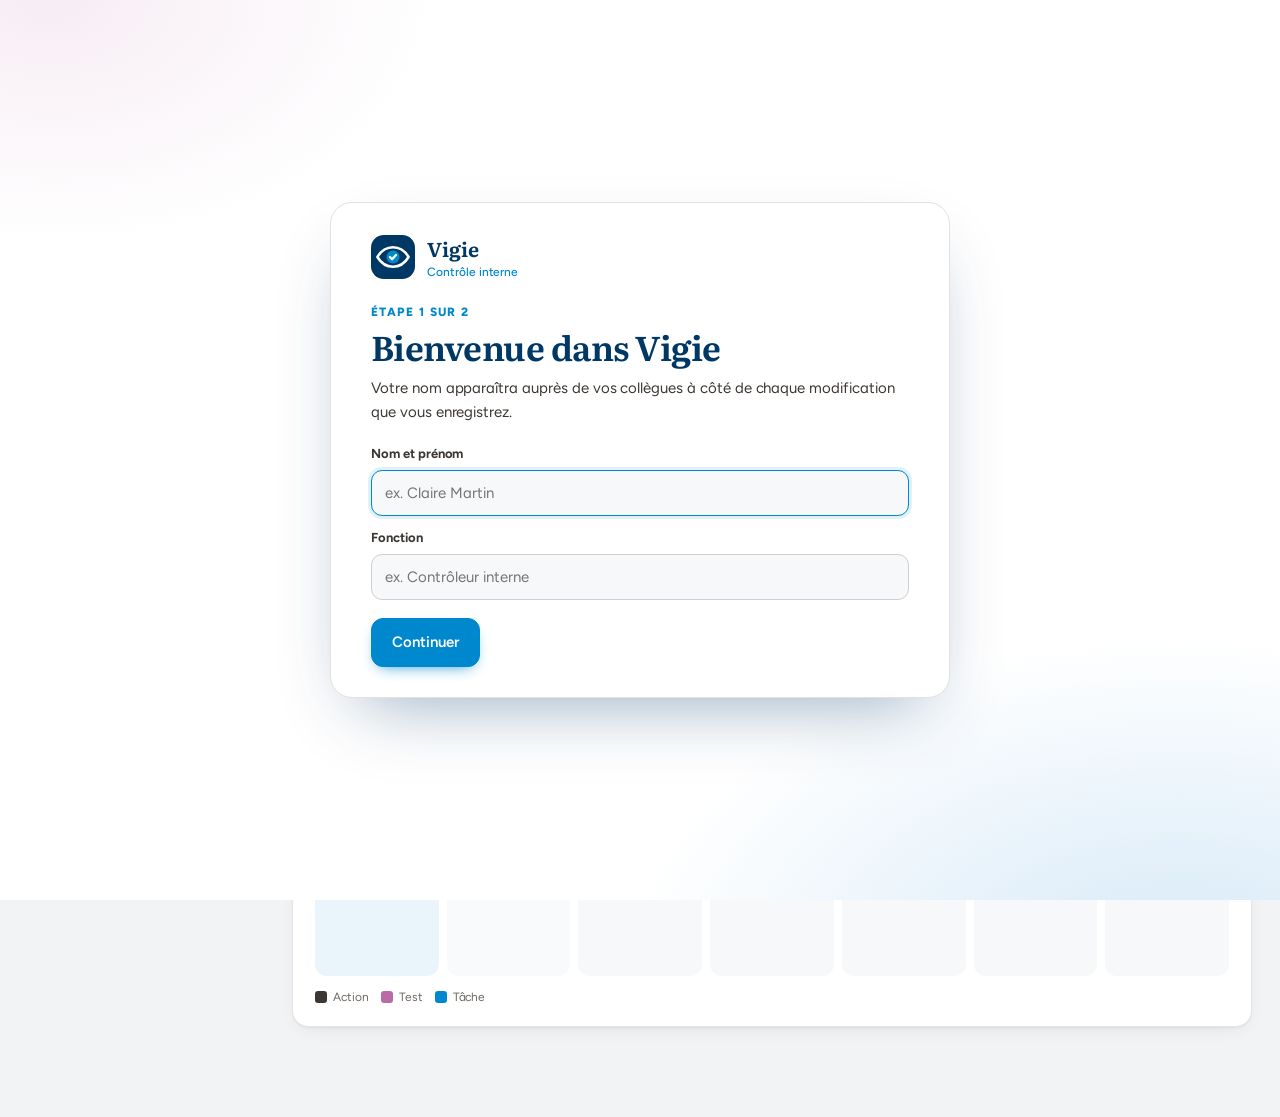
==== index (1).html @ c0a97e23 "Add files via upload" ====
<!doctype html>
<html lang="fr">
<head>
<meta charset="utf-8">
<meta name="viewport" content="width=device-width,initial-scale=1,viewport-fit=cover">
<title>Vigie Contrôle Interne</title>
<meta name="description" content="Pilotage du contrôle interne : risques, contrôles, tests, plans d'action, conformité, équipe, formations et veille.">
<meta name="theme-color" content="#003865">
<link rel="manifest" href="manifest.webmanifest">
<link rel="icon" href="icon.svg" type="image/svg+xml">
<link rel="apple-touch-icon" href="icon-192.png">
<link rel="preconnect" href="https://fonts.googleapis.com">
<link rel="preconnect" href="https://fonts.gstatic.com" crossorigin>
<link rel="stylesheet" href="https://fonts.googleapis.com/css2?family=Literata:ital,opsz,wght@0,7..72,500;0,7..72,650;1,7..72,500&family=Figtree:wght@400;500;600;700;800&family=JetBrains+Mono:wght@500&display=swap">
<style>
/* Vigie — feuille de styles */
:root{padding-top:env(safe-area-inset-top,0px); padding-bottom:env(safe-area-inset-bottom,0px)}
html{-webkit-text-size-adjust:100%}
body{margin:0}
img,svg{max-width:100%}
[hidden]{display:none !important}
/* Layout : barre latérale marine à gauche, barre supérieure collante avec recherche et création, espace de travail en cartes. Écran d'accueil plein écran au lancement. */
/* Charte : bleu #0088CE / #0084D4, marine #003865, bleu clair #97C7EC, prunes #800064 / #BA6AA7, carbone #3C3732, gris #E1E1E1, blanc. */
:root{
  --bg:#F2F3F4; --surface:#FFFFFF; --surface-2:#F7F8F9; --surface-3:#E9EBED; --ink:#3C3732; --ink-2:#4F4943; --muted:#6E6862; --line:#E1E1E1; --line-2:#CFCFCF;
  --accent:#0088CE; --accent-ink:#FFFFFF; --accent-soft:#E1F1FA; --navy:#003865; --sky:#97C7EC; --warm:#800064; --warm-soft:#F5E6F1;
  --ok:#23804F; --ok-soft:#DDF1E5; --warn:#9A6408; --warn-soft:#F8ECCC; --high:#B9521A; --high-soft:#FAE2D2; --crit:#B3262F; --crit-soft:#F8DADC;
  --h1:#CDEBD6; --h2:#F5E4AE; --h3:#F4C49B; --h4:#EDA0A4; --h-ink:#3C3732;
  --side:#003865; --side-2:#0A4A7E; --side-ink:#FFFFFF; --side-muted:#97C7EC; --side-line:rgba(151,199,236,.22);
  --sh-1:0 1px 2px rgba(0,56,101,.05), 0 6px 20px -10px rgba(0,56,101,.16);
  --sh-2:0 2px 6px rgba(0,56,101,.06), 0 22px 48px -18px rgba(0,56,101,.32);
  --f-display:"Literata", Georgia, "Times New Roman", serif;
  --f-body:"Figtree", system-ui, -apple-system, "Segoe UI", sans-serif;
  --f-mono:"JetBrains Mono", ui-monospace, "SFMono-Regular", Menlo, monospace;
  --r:14px; --r-s:10px;
}
@media (prefers-color-scheme: dark){ :root:not([data-theme="light"]){ 
  --bg:#00172B; --surface:#00213D; --surface-2:#032A4A; --surface-3:#0A3456; --ink:#F1F4F7; --ink-2:#CFDCE7; --muted:#93A9BD; --line:#123F62; --line-2:#1D4D74;
  --accent:#3AA6E2; --accent-ink:#001A30; --accent-soft:#0A3A5C; --navy:#003865; --sky:#97C7EC; --warm:#D9A0CC; --warm-soft:#3A1533;
  --ok:#62C38A; --ok-soft:#123323; --warn:#E3B356; --warn-soft:#382A0F; --high:#EE925F; --high-soft:#3A2215; --crit:#F27880; --crit-soft:#3E1A1E;
  --h1:#1E4A30; --h2:#59481A; --h3:#6A391A; --h4:#6E2329; --h-ink:#F1F4F7;
  --side:#00111F; --side-2:#04233D; --side-ink:#F1F4F7; --side-muted:#97C7EC; --side-line:rgba(151,199,236,.16);
  --sh-1:0 1px 2px rgba(0,0,0,.3), 0 8px 24px -12px rgba(0,0,0,.55); --sh-2:0 24px 60px -20px rgba(0,0,0,.8); color-scheme:dark  }}
:root[data-theme="dark"]{ 
  --bg:#00172B; --surface:#00213D; --surface-2:#032A4A; --surface-3:#0A3456; --ink:#F1F4F7; --ink-2:#CFDCE7; --muted:#93A9BD; --line:#123F62; --line-2:#1D4D74;
  --accent:#3AA6E2; --accent-ink:#001A30; --accent-soft:#0A3A5C; --navy:#003865; --sky:#97C7EC; --warm:#D9A0CC; --warm-soft:#3A1533;
  --ok:#62C38A; --ok-soft:#123323; --warn:#E3B356; --warn-soft:#382A0F; --high:#EE925F; --high-soft:#3A2215; --crit:#F27880; --crit-soft:#3E1A1E;
  --h1:#1E4A30; --h2:#59481A; --h3:#6A391A; --h4:#6E2329; --h-ink:#F1F4F7;
  --side:#00111F; --side-2:#04233D; --side-ink:#F1F4F7; --side-muted:#97C7EC; --side-line:rgba(151,199,236,.16);
  --sh-1:0 1px 2px rgba(0,0,0,.3), 0 8px 24px -12px rgba(0,0,0,.55); --sh-2:0 24px 60px -20px rgba(0,0,0,.8); color-scheme:dark  }

*{box-sizing:border-box}
html,body{min-height:100%}
body{background:var(--bg); color:var(--ink); font-family:var(--f-body); font-size:15px; line-height:1.5; -webkit-font-smoothing:antialiased}
body::before{content:""; position:fixed; inset:0 0 auto; height:env(safe-area-inset-top,0px); z-index:30; background:var(--bg)}
button,input,select,textarea{font:inherit; color:inherit}
:focus-visible{outline:2px solid var(--accent); outline-offset:2px}
a{color:var(--accent)}
.mono{font-family:var(--f-mono); font-size:.8em; letter-spacing:.01em; color:var(--muted)}
.sub{color:var(--muted); font-size:12.5px; display:block; margin-top:2px}
.app{display:grid; grid-template-columns:264px minmax(0,1fr); min-height:100vh}

/* ---------- Tuiles de fonctionnalités ---------- */
.tile{--g1:#0088CE; --g2:#003865; --gi:#fff; display:inline-flex; align-items:center; justify-content:center; flex:none; width:32px; height:32px; border-radius:9px; color:var(--gi);
  background:linear-gradient(140deg, var(--g1), var(--g2)); box-shadow:inset 0 1px 0 rgba(255,255,255,.25), 0 2px 6px -2px var(--g2)}
.tile svg{filter:drop-shadow(0 1px 0 rgba(0,0,0,.12))}
.tile.sm{width:26px; height:26px; border-radius:7px}
.tile.lg{width:52px; height:52px; border-radius:14px}
.tile.xl{width:64px; height:64px; border-radius:18px}
.g-aujourdhui{--g1:#BA6AA7; --g2:#800064} .g-tableau{--g1:#0088CE; --g2:#005A94} .g-conformite{--g1:#97C7EC; --g2:#5FA8DF; --gi:#003865}
.g-risques{--g1:#A3328A; --g2:#800064} .g-controles{--g1:#0084D4; --g2:#003865} .g-tests{--g1:#BA6AA7; --g2:#8E4580}
.g-actions{--g1:#6B645D; --g2:#3C3732} .g-taches{--g1:#3FA6E0; --g2:#0084D4} .g-equipe{--g1:#C7E0F4; --g2:#97C7EC; --gi:#003865}
.g-formations{--g1:#0A5A9C; --g2:#003865} .g-actualites{--g1:#8C8680; --g2:#5A534C}

/* ---------- Barre latérale ---------- */
.rail{background:var(--side); color:var(--side-ink); padding:20px 14px 16px; display:flex; flex-direction:column; gap:14px; position:sticky; top:env(safe-area-inset-top,0px); height:100vh; overflow-y:auto; padding-left:max(14px, env(safe-area-inset-left,0px)); scrollbar-width:thin}
.brand{display:flex; gap:11px; align-items:center; padding:2px 8px 6px}
.brand b{font-family:var(--f-display); font-weight:650; font-size:21px; letter-spacing:-.01em; display:block; line-height:1.1}
.brand small{color:var(--side-muted); font-size:12px}
.nav{display:flex; flex-direction:column; gap:1px}
.nav .grp{font-size:10.5px; text-transform:uppercase; letter-spacing:.12em; color:var(--side-muted); font-weight:700; padding:14px 10px 6px}
.nav a{display:flex; align-items:center; gap:11px; padding:6px 10px 6px 7px; border-radius:10px; color:var(--side-ink); text-decoration:none; font-weight:500; font-size:14.5px; opacity:.86}
.nav a .tile{width:28px; height:28px; border-radius:8px; box-shadow:0 0 0 1px rgba(255,255,255,.14); opacity:.95}
.nav a:hover{background:var(--side-2); opacity:1}
.nav a[aria-current="page"]{color:#fff}
.nav a[aria-current="page"]{background:var(--side-2); opacity:1; font-weight:650; box-shadow:inset 0 0 0 1px var(--side-line)}
.nav a[aria-current="page"] .tile{opacity:1; box-shadow:0 4px 12px -4px var(--g2)}
.nav .count{margin-left:auto; font-size:12px; font-variant-numeric:tabular-nums; color:var(--side-muted); font-weight:600}
.nav .count.alert{background:#E5484D; color:#fff; border-radius:20px; padding:0 7px; min-width:20px; text-align:center}
.rail-foot{margin-top:auto; display:flex; flex-direction:column; gap:10px}
.me{display:flex; align-items:center; gap:10px; padding:8px; border-radius:12px; background:var(--side-2); border:0; color:var(--side-ink); text-align:left; cursor:pointer; width:100%}
.me:hover{box-shadow:inset 0 0 0 1px var(--side-line)}
.me b{font-size:14px; display:block; line-height:1.2} .me small{font-size:12px; color:var(--side-muted)}
.saved{font-size:12px; color:var(--side-muted); padding:0 8px}
.status-dot{display:inline-block; width:7px; height:7px; border-radius:50%; background:#4CC38A; margin-right:6px; vertical-align:1px; box-shadow:0 0 0 3px rgba(76,195,138,.18)}
.status-dot.off{background:#E3B356; box-shadow:0 0 0 3px rgba(227,179,86,.18)}

/* ---------- Avatar ---------- */
.av{display:inline-flex; align-items:center; justify-content:center; flex:none; width:32px; height:32px; border-radius:50%; color:#fff; font-weight:700; font-size:12.5px; letter-spacing:.02em; background:var(--avc,#5A6E70); overflow:hidden}
.av img{width:100%; height:100%; object-fit:cover}
.av.sm{width:24px; height:24px; font-size:10px} .av.lg{width:46px; height:46px; font-size:16px}

/* ---------- Barre supérieure ---------- */
.main{min-width:0; display:flex; flex-direction:column}
.topbar{position:sticky; top:env(safe-area-inset-top,0px); z-index:20; display:flex; align-items:center; gap:12px; padding-block:12px; padding-left:max(28px, env(safe-area-inset-left,0px)); padding-right:max(28px, env(safe-area-inset-right,0px)); background:color-mix(in srgb, var(--bg) 88%, transparent); backdrop-filter:blur(12px); -webkit-backdrop-filter:blur(12px); border-bottom:1px solid transparent}
.topbar.scrolled{border-bottom-color:var(--line)}
.searchbtn{flex:1 1 auto; max-width:520px; display:flex; align-items:center; gap:10px; background:var(--surface); border:1px solid var(--line); border-radius:12px; padding:9px 12px; color:var(--muted); cursor:pointer; text-align:left; box-shadow:var(--sh-1)}
.searchbtn:hover{border-color:var(--line-2)}
.kbd{margin-left:auto; font-family:var(--f-mono); font-size:11px; border:1px solid var(--line); border-radius:6px; padding:1px 6px; color:var(--muted); background:var(--surface-2)}
.topdate{margin-left:auto; font-size:13px; color:var(--muted); white-space:nowrap}
.content{padding-block:12px 70px; padding-left:max(28px, env(safe-area-inset-left,0px)); padding-right:max(28px, env(safe-area-inset-right,0px)); outline:none; max-width:1480px; width:100%}

/* ---------- En-têtes de vue ---------- */
.head{display:flex; flex-wrap:wrap; gap:14px 20px; align-items:flex-end; justify-content:space-between; margin:10px 0 24px}
.head-l{display:flex; gap:16px; align-items:center}
.eyebrow{font-size:12px; text-transform:uppercase; letter-spacing:.1em; color:var(--muted); font-weight:700}
h1{font-family:var(--f-display); font-weight:650; font-size:clamp(26px,3.2vw,34px); letter-spacing:-.018em; line-height:1.12; margin:3px 0 0; text-wrap:balance}
.lede{color:var(--muted); margin:6px 0 0; max-width:66ch; font-size:15px}
h2{font-family:var(--f-display); font-weight:650; font-size:18.5px; margin:0; letter-spacing:-.008em; text-wrap:balance}
h3{text-wrap:balance}
.actions-row{display:flex; gap:8px; flex-wrap:wrap; align-items:center}

/* ---------- Boutons ---------- */
.btn{display:inline-flex; align-items:center; justify-content:center; gap:7px; border:1px solid var(--line); background:var(--surface); padding:8px 14px; border-radius:10px; cursor:pointer; font-weight:600; font-size:14px; text-decoration:none; color:var(--ink); box-shadow:0 1px 1px rgba(15,35,38,.04); transition:border-color .15s, transform .15s, box-shadow .15s}
.btn:hover{border-color:var(--line-2)}
.btn:active{transform:translateY(1px)}
.btn.primary{background:var(--accent); border-color:var(--accent); color:var(--accent-ink); box-shadow:0 6px 16px -8px var(--accent)}
.btn.primary:hover{filter:brightness(1.07)}
.btn.danger{color:var(--crit); border-color:var(--crit)}
.btn.danger.armed{background:var(--crit); color:var(--surface)}
.btn.ghost{border-color:transparent; background:transparent; box-shadow:none}
.btn.sm{padding:5px 10px; font-size:13px; border-radius:8px}
.btn.icon{padding:7px}
.btn:disabled{opacity:.5; cursor:not-allowed}
.linkbtn{background:none; border:0; color:var(--accent); font-weight:650; cursor:pointer; padding:4px; font-size:13px}
.linkbtn:hover{text-decoration:underline}
.banner{display:flex; gap:12px; align-items:center; flex-wrap:wrap; background:var(--warm-soft); border-radius:var(--r-s); padding:11px 14px; margin-bottom:20px; font-size:14px}
.banner p{margin:0; flex:1 1 280px}

/* ---------- Cartes ---------- */
.panel{background:var(--surface); border:1px solid var(--line); border-radius:var(--r); padding:20px 22px; min-width:0; box-shadow:var(--sh-1)}
.panel-head{display:flex; justify-content:space-between; align-items:flex-start; gap:10px; margin-bottom:16px; flex-wrap:wrap}
.panel-head .ph{display:flex; gap:12px; align-items:center}
.panel-head p{margin:2px 0 0; color:var(--muted); font-size:13px}
.grid2{display:grid; grid-template-columns:minmax(0,1.1fr) minmax(0,1fr); gap:20px; margin-bottom:20px}
.grid3{display:grid; grid-template-columns:repeat(3,minmax(0,1fr)); gap:20px; margin-bottom:20px}
.toprow{display:grid; grid-template-columns:minmax(0,.9fr) minmax(0,1.1fr); gap:20px; margin-bottom:20px}
.kpis{display:grid; grid-template-columns:repeat(2,minmax(0,1fr)); gap:14px}
.kpi{background:var(--surface); border:1px solid var(--line); border-radius:var(--r); padding:16px 18px; display:flex; flex-direction:column; gap:3px; box-shadow:var(--sh-1)}
.kpi .lbl{font-size:13px; color:var(--muted); font-weight:600; display:flex; align-items:center; gap:8px}
.kpi .val{font-family:var(--f-display); font-size:32px; font-weight:650; line-height:1.1; font-variant-numeric:tabular-nums}
.kpi .sub{font-size:12.5px}
.kpi.tone-crit .val{color:var(--crit)} .kpi.tone-ok .val{color:var(--ok)}
.meter{height:6px; background:var(--surface-3); border-radius:3px; overflow:hidden; margin-top:6px}
.meter i{display:block; height:100%; background:var(--accent); border-radius:3px}
.seg{display:inline-flex; background:var(--surface-3); border-radius:10px; padding:3px; flex-wrap:wrap}
.seg button{border:0; background:transparent; padding:6px 12px; border-radius:8px; font-size:13px; font-weight:600; color:var(--muted); cursor:pointer}
.seg button[aria-pressed="true"]{background:var(--surface); color:var(--ink); box-shadow:0 1px 3px rgba(0,0,0,.12)}

/* ---------- Score ---------- */
.scorecard{display:grid; grid-template-columns:auto minmax(0,1fr); gap:20px; align-items:center}
.gauge{position:relative; width:190px; max-width:100%}
.gauge svg{display:block; width:100%; height:auto}
.gauge .gv{position:absolute; left:0; right:0; bottom:4px; text-align:center}
.gauge .gv b{font-family:var(--f-display); font-size:42px; font-weight:650; line-height:1; font-variant-numeric:tabular-nums}
.gauge .gv small{display:block; font-size:12px; color:var(--muted)}
.gauge.lg{width:260px} .gauge.lg .gv b{font-size:58px}
.gauge.sm{width:120px} .gauge.sm .gv b{font-size:26px} .gauge.sm .gv small{display:none}
.grade{display:inline-flex; font-weight:700; font-size:13px; padding:3px 11px; border-radius:20px}
.weak{display:flex; flex-direction:column; gap:10px; margin-top:12px}
.weak div{display:grid; grid-template-columns:minmax(0,1fr) 42px; gap:8px; font-size:13px; align-items:center}
.pillars{display:flex; flex-direction:column}
.pillar{display:grid; grid-template-columns:minmax(0,1fr) 120px 48px; gap:6px 16px; padding:14px 0; border-top:1px solid var(--line); align-items:center}
.pillar:first-child{border-top:0; padding-top:2px}
.pillar b{font-size:14.5px} .pillar .w{font-size:12px; color:var(--muted); font-weight:500; margin-left:6px}
.pillar .pv{text-align:right; font-weight:700; font-variant-numeric:tabular-nums}
.pillar .d{grid-column:1 / -1; font-size:13px; color:var(--muted)}
.pillar .tip{grid-column:1 / -1; font-size:13px; background:var(--surface-2); border-radius:8px; padding:7px 10px}
.pillar .na{color:var(--muted); font-weight:500}

/* ---------- Matrice ---------- */
.heat{display:grid; grid-template-columns:auto 1fr; gap:8px; align-items:stretch}
.heat-y{writing-mode:vertical-rl; transform:rotate(180deg); text-align:center; font-size:11.5px; color:var(--muted); font-weight:700; letter-spacing:.08em; text-transform:uppercase}
.heat-grid{display:grid; grid-template-columns:22px repeat(5,minmax(0,1fr)); grid-auto-rows:minmax(44px,auto); gap:5px}
.heat-grid .ax{font-size:12px; color:var(--muted); display:flex; align-items:center; justify-content:center; font-variant-numeric:tabular-nums}
.cell{border:0; border-radius:8px; color:var(--h-ink); font-weight:700; font-size:17px; font-variant-numeric:tabular-nums; cursor:pointer; display:flex; align-items:center; justify-content:center; transition:transform .12s}
.cell.z{cursor:default; font-weight:400; opacity:.5; font-size:13px}
.cell:not(.z):hover{transform:scale(1.04); box-shadow:0 0 0 2px var(--ink)}
.c1{background:var(--h1)} .c2{background:var(--h2)} .c3{background:var(--h3)} .c4{background:var(--h4)}
.heat-x{text-align:center; font-size:11.5px; color:var(--muted); font-weight:700; letter-spacing:.08em; text-transform:uppercase; margin-top:6px; padding-left:30px}
.legend{display:flex; gap:12px; flex-wrap:wrap; font-size:12px; color:var(--muted); margin-top:12px}
.legend span{display:inline-flex; align-items:center; gap:6px}
.legend i{width:12px; height:12px; border-radius:3px; display:inline-block}

/* ---------- Listes compactes ---------- */
.alerts{display:flex; flex-direction:column; gap:10px}
.alert{display:grid; grid-template-columns:auto minmax(0,1fr) auto; gap:12px; align-items:center; padding:10px 12px; border-radius:10px; background:var(--surface-2)}
.alert .n{font-family:var(--f-display); font-size:22px; font-weight:650; min-width:2ch; text-align:right; font-variant-numeric:tabular-nums}
.alert.crit .n{color:var(--crit)} .alert.warn .n{color:var(--warn)} .alert.ok .n{color:var(--ok)}
.alert b{display:block; font-size:14px} .alert small{color:var(--muted); font-size:12.5px; display:block}
.bars{display:flex; flex-direction:column; gap:11px}
.bar-row{display:grid; grid-template-columns:160px minmax(0,1fr) 36px; gap:10px; align-items:center; font-size:13.5px}
.bar-track{height:12px; background:var(--surface-3); border-radius:6px; overflow:hidden; display:flex}
.bar-track i{display:block; height:100%}
.bar-row .v{text-align:right; font-variant-numeric:tabular-nums; font-weight:650}
.catbar{cursor:pointer} .catbar .lbl{display:flex; gap:8px; align-items:center; min-width:0}
.catbar .lbl span{white-space:nowrap; overflow:hidden; text-overflow:ellipsis}
.list-rows{display:flex; flex-direction:column}
.lr{display:grid; grid-template-columns:76px minmax(0,1fr) auto; gap:12px; align-items:center; padding:10px 0; border-top:1px solid var(--line); cursor:pointer}
.lr:first-child{border-top:0}
.lr .d{font-variant-numeric:tabular-nums; font-size:13px; color:var(--muted)}
.lr .d.late{color:var(--crit); font-weight:700}
.lr .t{min-width:0} .lr .t b{display:block; font-size:14px; font-weight:600; white-space:nowrap; overflow:hidden; text-overflow:ellipsis} .lr .t small{color:var(--muted); font-size:12.5px}

/* ---------- Aujourd'hui ---------- */
.hello{position:relative; overflow:hidden; border-radius:20px; padding:26px 28px; margin:6px 0 22px; color:#F3F7F6;
  background:radial-gradient(120% 140% at 100% 120%, rgba(186,106,167,.45), transparent 55%), radial-gradient(80% 120% at 0% 0%, rgba(0,136,206,.45), transparent 60%), linear-gradient(135deg,#002A4D,#003865 60%,#00487E); box-shadow:var(--sh-2);
  display:grid; grid-template-columns:minmax(0,1fr) auto; gap:20px; align-items:center}
.hello::after{content:""; position:absolute; right:-80px; bottom:-140px; width:420px; height:420px; border-radius:50%; border:1px solid rgba(255,255,255,.09); box-shadow:0 0 0 46px rgba(255,255,255,.025), 0 0 0 92px rgba(255,255,255,.02); pointer-events:none}
.hello .eyebrow{color:#97C7EC}
.hello h1{color:#fff; font-size:clamp(26px,3.4vw,36px)}
.hello h1 em{font-style:italic; color:#97C7EC; font-weight:500}
.hello p{margin:8px 0 0; color:#D6E6F4; max-width:62ch}
.hello .gauge .gv small{color:#97C7EC}
.hello .chips{display:flex; gap:8px; flex-wrap:wrap; margin-top:14px}
.hello .chip{background:rgba(255,255,255,.1); border:1px solid rgba(255,255,255,.12); border-radius:20px; padding:5px 12px; font-size:13px; font-weight:600; color:#fff; cursor:pointer}
.hello .chip:hover{background:rgba(255,255,255,.16)}
.today{display:grid; grid-template-columns:minmax(0,1.35fr) minmax(0,1fr); gap:20px; margin-bottom:20px}
.prio{display:flex; flex-direction:column; gap:8px}
.pi{display:grid; grid-template-columns:auto auto minmax(0,1fr) auto; gap:12px; align-items:center; padding:10px 12px; border-radius:12px; background:var(--surface-2); border:1px solid transparent; cursor:pointer; transition:border-color .15s, background .15s}
.pi:hover{border-color:var(--line-2); background:var(--surface)}
.pi .lvl{width:9px; height:9px; border-radius:50%}
.pi .lvl.u{background:var(--crit); box-shadow:0 0 0 4px var(--crit-soft)} .pi .lvl.h{background:var(--warn); box-shadow:0 0 0 4px var(--warn-soft)} .pi .lvl.n{background:var(--accent); box-shadow:0 0 0 4px var(--accent-soft)}
.pi b{font-size:14px; font-weight:600; display:block; line-height:1.35}
.pi .when{font-size:12.5px; font-weight:650; font-variant-numeric:tabular-nums; color:var(--muted); white-space:nowrap}
.pi .when.late{color:var(--crit)}
.pi.done{opacity:.55} .pi.done b{text-decoration:line-through}
.chk{width:22px; height:22px; border-radius:7px; border:1.8px solid var(--line-2); background:var(--surface); cursor:pointer; display:inline-flex; align-items:center; justify-content:center; color:#fff; padding:0; flex:none}
.chk:hover{border-color:var(--accent)}
.chk[aria-checked="true"]{background:var(--ok); border-color:var(--ok)}
.week{display:grid; grid-template-columns:repeat(7,minmax(0,1fr)); gap:8px}
.day{background:var(--surface-2); border-radius:12px; padding:10px; min-height:132px; display:flex; flex-direction:column; gap:6px; min-width:0}
.day.today-d{background:var(--accent-soft)}
.day .dh{display:flex; justify-content:space-between; align-items:baseline; font-size:12px; color:var(--muted); font-weight:700; text-transform:uppercase; letter-spacing:.06em}
.day .dh b{font-family:var(--f-display); font-size:20px; color:var(--ink); letter-spacing:0}
.day.we{opacity:.7}
.ev{font-size:12px; line-height:1.3; padding:5px 7px; border-radius:7px; background:var(--surface); border-left:3px solid var(--evc,var(--accent)); cursor:pointer; overflow:hidden; display:-webkit-box; -webkit-line-clamp:2; -webkit-box-orient:vertical}
.ev:hover{box-shadow:var(--sh-1)}
.quick{display:grid; grid-template-columns:repeat(2,minmax(0,1fr)); gap:10px}
.qa{display:flex; align-items:center; gap:11px; padding:12px; border-radius:12px; background:var(--surface-2); border:1px solid transparent; cursor:pointer; text-align:left; font-weight:600; font-size:14px}
.qa:hover{border-color:var(--line-2); background:var(--surface)}
.qa small{display:block; font-weight:500; color:var(--muted); font-size:12px}

/* ---------- Tables ---------- */
.toolbar{display:flex; flex-wrap:wrap; gap:10px; margin-bottom:14px; align-items:center}
.search{flex:1 1 240px; display:flex; align-items:center; gap:8px; background:var(--surface); border:1px solid var(--line); border-radius:10px; padding:0 12px; color:var(--muted)}
.search input{border:0; background:transparent; padding:9px 0; width:100%; outline:none; color:var(--ink)}
.toolbar select{background:var(--surface); border:1px solid var(--line); border-radius:10px; padding:8px 10px; max-width:100%}
.chipfilter{display:inline-flex; align-items:center; gap:6px; background:var(--accent-soft); border-radius:20px; padding:4px 6px 4px 12px; font-size:13px; font-weight:600}
.chipfilter button{border:0; background:transparent; cursor:pointer; padding:2px 6px; border-radius:50%}
.tablewrap{background:var(--surface); border:1px solid var(--line); border-radius:var(--r); overflow-x:auto; box-shadow:var(--sh-1)}
table{width:100%; border-collapse:collapse}
.data{min-width:800px}
th{text-align:left; font-size:11.5px; text-transform:uppercase; letter-spacing:.07em; color:var(--muted); font-weight:700; padding:12px 14px; border-bottom:1px solid var(--line); background:var(--surface); white-space:nowrap}
td{padding:12px 14px; border-bottom:1px solid var(--line); vertical-align:top; font-size:14px}
.data tbody tr[data-open]{cursor:pointer; transition:background .12s}
.data tbody tr[data-open]:hover td{background:var(--surface-2)}
tbody tr:last-child td{border-bottom:0}
td.num{font-variant-numeric:tabular-nums}
tr.grouprow td{background:var(--surface-2); padding:9px 14px; font-weight:650; font-size:13.5px}
tr.grouprow .gr{display:flex; align-items:center; gap:10px}
.empty{padding:44px 20px; text-align:center; color:var(--muted)}
.empty b{display:block; color:var(--ink); font-family:var(--f-display); font-size:18px; margin-bottom:6px}
.empty p{max-width:52ch; margin:0 auto 14px}
.who{display:flex; align-items:center; gap:8px; min-width:0}
.who span{min-width:0; overflow:hidden; text-overflow:ellipsis}

/* ---------- Catégories ---------- */
.cats{display:grid; grid-template-columns:repeat(4,minmax(0,1fr)); gap:10px; margin-bottom:16px}
.cat{display:grid; grid-template-columns:auto minmax(0,1fr); gap:3px 11px; align-items:center; text-align:left; background:var(--surface); border:1px solid var(--line); border-radius:12px; padding:12px; cursor:pointer; box-shadow:var(--sh-1); transition:border-color .15s, transform .15s}
.cat:hover{border-color:var(--line-2); transform:translateY(-1px)}
.cat[aria-pressed="true"]{border-color:var(--warm); box-shadow:0 0 0 1px var(--warm), var(--sh-1)}
.cat .ci{grid-row:span 2; width:36px; height:36px; border-radius:10px; display:flex; align-items:center; justify-content:center; color:var(--warm); background:var(--warm-soft)}
.cat b{font-size:13.5px; line-height:1.25}
.cat small{color:var(--muted); font-size:12.5px; display:flex; gap:6px; align-items:center}
.cat .dot{width:8px; height:8px; border-radius:50%; display:inline-block}

/* ---------- Pastilles ---------- */
.pill{display:inline-flex; align-items:center; gap:6px; padding:2px 9px; border-radius:20px; font-size:12.5px; font-weight:650; white-space:nowrap}
.pill::before{content:""; width:6px; height:6px; border-radius:50%; background:currentColor}
.p-ok{background:var(--ok-soft); color:var(--ok)} .p-warn{background:var(--warn-soft); color:var(--warn)} .p-high{background:var(--high-soft); color:var(--high)} .p-crit{background:var(--crit-soft); color:var(--crit)} .p-neutral{background:var(--surface-3); color:var(--muted)} .p-accent{background:var(--accent-soft); color:var(--accent)}
.score{display:inline-flex; align-items:center; justify-content:center; min-width:30px; height:24px; padding:0 6px; border-radius:7px; font-weight:700; font-size:13px; color:var(--h-ink); font-variant-numeric:tabular-nums}
.keytag{display:inline-block; font-size:10.5px; font-weight:800; letter-spacing:.07em; text-transform:uppercase; color:var(--warm); background:var(--warm-soft); border-radius:5px; padding:1px 6px; margin-left:6px; vertical-align:1px}
.ex{display:inline-block; font-size:10px; font-weight:700; letter-spacing:.06em; text-transform:uppercase; color:var(--muted); border:1px dashed var(--line-2); border-radius:5px; padding:0 5px; margin-left:6px; vertical-align:1px}
.progress{display:flex; align-items:center; gap:8px; font-variant-numeric:tabular-nums; font-size:13px}
.progress .meter{width:70px; margin:0}
.badge{display:inline-flex; font-size:11.5px; font-weight:700; padding:1px 8px; border-radius:20px; background:var(--surface-3); color:var(--ink-2); white-space:nowrap}

/* ---------- Exigences ---------- */
.req-group{margin-bottom:18px}
.req-group h3{font-family:var(--f-display); font-size:16px; margin:0 0 8px; display:flex; gap:10px; align-items:baseline; flex-wrap:wrap}
.req-group h3 small{font-family:var(--f-body); font-size:12.5px; color:var(--muted); font-weight:500}
.req{display:grid; grid-template-columns:62px minmax(0,1fr) auto; gap:12px; align-items:center; padding:11px 14px; border-top:1px solid var(--line)}
.req:first-child{border-top:0}
.req .t{min-width:0; cursor:pointer} .req .t b{font-size:14px; font-weight:600}
.stat{display:inline-flex; background:var(--surface-3); border-radius:9px; padding:3px; gap:2px; flex-wrap:wrap}
.stat button{border:0; background:transparent; padding:4px 9px; border-radius:7px; font-size:12px; font-weight:650; color:var(--muted); cursor:pointer}
.stat button[aria-pressed="true"].s-c{background:var(--ok); color:var(--surface)}
.stat button[aria-pressed="true"].s-p{background:var(--warn); color:var(--surface)}
.stat button[aria-pressed="true"].s-n{background:var(--crit); color:var(--surface)}
.stat button[aria-pressed="true"].s-x{background:var(--surface); color:var(--ink)}

/* ---------- Tâches ---------- */
.board{display:grid; grid-template-columns:repeat(3,minmax(0,1fr)); gap:16px; align-items:start}
.col{background:var(--surface-3); border-radius:var(--r); padding:12px; display:flex; flex-direction:column; gap:10px; min-height:160px}
.col.drop{box-shadow:inset 0 0 0 2px var(--accent)}
.col-h{display:flex; align-items:center; justify-content:space-between; padding:2px 4px; font-weight:700; font-size:14px}
.col-h .n{font-size:12px; background:var(--surface); border-radius:20px; padding:1px 8px; color:var(--muted)}
.card{background:var(--surface); border:1px solid var(--line); border-radius:12px; padding:12px 13px; display:flex; flex-direction:column; gap:8px; cursor:grab; box-shadow:var(--sh-1); transition:transform .12s, box-shadow .12s}
.card:hover{box-shadow:var(--sh-2); transform:translateY(-1px)}
.card.dragging{opacity:.5}
.card .top{display:flex; justify-content:space-between; gap:8px; align-items:flex-start}
.card b{font-size:14px; line-height:1.35}
.card p{margin:0; font-size:13px; color:var(--muted); display:-webkit-box; -webkit-line-clamp:2; -webkit-box-orient:vertical; overflow:hidden}
.card .meta{display:flex; align-items:center; gap:8px; flex-wrap:wrap; font-size:12.5px; color:var(--muted)}
.card .meta .late{color:var(--crit); font-weight:700}
.card .mv{display:flex; gap:4px; margin-left:auto}
.card .mv button{border:1px solid var(--line); background:var(--surface-2); border-radius:7px; width:26px; height:24px; cursor:pointer; color:var(--muted); font-size:13px; line-height:1}
.card .mv button:hover{color:var(--ink); border-color:var(--line-2)}
.prio-u{background:var(--crit-soft); color:var(--crit)} .prio-h{background:var(--warn-soft); color:var(--warn)} .prio-n{background:var(--accent-soft); color:var(--accent)} .prio-b{background:var(--surface-3); color:var(--muted)}
.linkchip{display:inline-flex; align-items:center; gap:5px; font-size:12px; font-weight:650; border-radius:6px; padding:1px 7px; background:var(--surface-2); color:var(--ink-2); border:0; cursor:pointer}
.autos{display:flex; flex-direction:column; gap:8px}

/* ---------- Équipe ---------- */
.orgwrap{overflow-x:auto; padding:8px 4px 16px}
.tree, .tree ul{list-style:none; margin:0; padding:0}
.tree{display:flex; justify-content:center; min-width:max-content}
.tree ul{display:flex; justify-content:center; padding-top:22px; position:relative}
.tree li{position:relative; padding:22px 8px 0; display:flex; flex-direction:column; align-items:center}
.tree > li{padding-top:0}
.tree li::before, .tree li::after{content:""; position:absolute; top:0; right:50%; width:50%; height:22px; border-top:1.5px solid var(--line-2)}
.tree li::after{right:auto; left:50%; border-left:1.5px solid var(--line-2)}
.tree li:only-child::before, .tree li:only-child::after{display:none}
.tree li:only-child{padding-top:0}
.tree li:first-child::before, .tree li:last-child::after{border:0 none}
.tree li:last-child::before{border-right:1.5px solid var(--line-2); border-radius:0 8px 0 0}
.tree li:first-child::after{border-radius:8px 0 0 0}
.tree ul::before{content:""; position:absolute; top:0; left:50%; height:22px; border-left:1.5px solid var(--line-2)}
.tree > li::before, .tree > li::after{display:none}
.node{display:flex; flex-direction:column; align-items:center; gap:6px; width:168px; padding:14px 10px 12px; background:var(--surface); border:1px solid var(--line); border-radius:14px; box-shadow:var(--sh-1); cursor:pointer; text-align:center; transition:transform .12s, box-shadow .12s}
.node:hover{transform:translateY(-2px); box-shadow:var(--sh-2)}
.node b{font-size:13.5px; line-height:1.25}
.node small{font-size:12px; color:var(--muted); line-height:1.3}
.node .load{display:flex; gap:4px; flex-wrap:wrap; justify-content:center}
.lines3{display:grid; grid-template-columns:repeat(5,minmax(0,1fr)); gap:12px}
.lane{background:var(--surface-3); border-radius:var(--r); padding:12px; display:flex; flex-direction:column; gap:8px}
.lane h3{font-family:var(--f-display); font-size:15px; margin:0} .lane p{margin:0 0 4px; font-size:12.5px; color:var(--muted)}
.mcard{display:flex; gap:10px; align-items:center; background:var(--surface); border-radius:10px; padding:9px 10px; border:1px solid var(--line); cursor:pointer}
.mcard:hover{border-color:var(--line-2)}
.mcard b{font-size:13.5px; display:block; line-height:1.25} .mcard small{font-size:12px; color:var(--muted)}
.mcard > span:last-child{min-width:0}

/* ---------- Formations ---------- */
.fgrid{display:grid; grid-template-columns:repeat(2,minmax(0,1fr)); gap:18px}
.fcard{background:var(--surface); border:1px solid var(--line); border-radius:18px; padding:22px; display:flex; flex-direction:column; gap:12px; position:relative; overflow:hidden; box-shadow:var(--sh-1)}
.fcard .cover{margin:-22px -22px 4px; height:96px; background:linear-gradient(135deg,var(--g1),var(--g2)); position:relative; overflow:hidden}
.fcard .cover::after{content:""; position:absolute; right:-40px; top:-60px; width:220px; height:220px; border-radius:50%; border:1px solid rgba(255,255,255,.25); box-shadow:0 0 0 30px rgba(255,255,255,.06), 0 0 0 60px rgba(255,255,255,.04)}
.fcard .ctile{position:relative; z-index:1; margin:-46px 0 0; line-height:0}
.fcard .ctile .tile{width:58px; height:58px; border-radius:16px; box-shadow:0 0 0 4px var(--surface), 0 10px 22px -10px var(--g2)}
.fcard .meta{display:flex; gap:8px; flex-wrap:wrap; font-size:12.5px; color:var(--muted); margin-top:2px}
.fcard .meta span{background:var(--surface-2); border-radius:20px; padding:2px 9px; font-weight:650}
.fcard h2{font-size:20px}
.fcard p{margin:0; color:var(--muted); font-size:14px}
.fcard .foot{display:flex; justify-content:space-between; align-items:center; gap:12px; margin-top:auto; flex-wrap:wrap}
.fcard .meter{flex:1 1 120px; margin:0}
.fcard .meter i{background:linear-gradient(90deg,var(--g1),var(--g2))}
.cert{display:flex; gap:14px; align-items:center; background:var(--ok-soft); border-radius:var(--r); padding:14px 16px; margin-bottom:16px}
.cert b{font-family:var(--f-display); font-size:16px}
.course{display:grid; grid-template-columns:290px minmax(0,1fr); gap:22px; align-items:start}
.modlist{background:var(--surface); border:1px solid var(--line); border-radius:var(--r); padding:16px; position:sticky; top:calc(78px + env(safe-area-inset-top,0px)); box-shadow:var(--sh-1)}
.modlist ol{list-style:none; margin:10px 0 0; padding:0; display:flex; flex-direction:column; gap:2px}
.modlist button.m{width:100%; display:grid; grid-template-columns:24px minmax(0,1fr); gap:9px; align-items:start; text-align:left; border:0; background:transparent; padding:8px; border-radius:9px; cursor:pointer}
.modlist button.m:hover{background:var(--surface-2)}
.modlist button.m[aria-current="true"]{background:var(--surface-3)}
.modlist .st{width:22px; height:22px; border-radius:50%; border:1.5px solid var(--line-2); display:flex; align-items:center; justify-content:center; font-size:11px; font-weight:700; color:var(--muted); margin-top:1px}
.modlist .st.done{background:var(--ok); border-color:var(--ok); color:var(--surface)}
.modlist b{font-size:13.5px; font-weight:600; display:block; line-height:1.3}
.modlist small{font-size:12px; color:var(--muted)}
.objs{font-size:13px; color:var(--muted); margin:6px 0 0; padding-left:18px}
.lesson{background:var(--surface); border:1px solid var(--line); border-radius:var(--r); padding:28px clamp(18px,3vw,40px) 22px; min-width:0; box-shadow:var(--sh-1)}
.lesson .mt{display:flex; gap:10px; align-items:center; font-size:12px; color:var(--muted); font-weight:700; text-transform:uppercase; letter-spacing:.08em}
.lesson h2.lt{font-size:clamp(22px,2.6vw,28px); margin:8px 0 16px}
.prose{max-width:72ch}
.prose p, .prose li{font-size:15.5px; line-height:1.68}
.prose .lead{font-size:17px; line-height:1.6; color:var(--ink-2)}
.prose h3{font-family:var(--f-display); font-size:18.5px; margin:28px 0 8px}
.prose ul, .prose ol{padding-left:20px}
.prose li{margin:4px 0}
.prose .tablewrap{margin:12px 0; box-shadow:none}
.ltable{min-width:520px}
.ltable td, .ltable th{font-size:14px}
.ltable.center td:not(:first-child), .ltable.center th{text-align:center}
.ltable td.x{color:var(--crit); font-weight:700}
.callout{border-radius:12px; padding:14px 16px; margin:18px 0}
.callout > b{font-size:11.5px; text-transform:uppercase; letter-spacing:.09em; display:block; margin-bottom:4px}
.callout p{margin:0} .callout ul{margin:4px 0 0}
.callout.retenir{background:var(--accent-soft)} .callout.retenir > b{color:var(--accent)}
.callout.terrain{background:var(--warm-soft)} .callout.terrain > b{color:var(--warm)}
.lines{display:flex; flex-direction:column; gap:6px; margin:14px 0}
.line{display:grid; grid-template-columns:230px minmax(0,1fr); gap:12px; padding:10px 14px; border-radius:10px; background:var(--surface-2); font-size:14px}
.line.l0{background:var(--accent-soft)} .line.l1{background:color-mix(in srgb,#0084D4 14%,var(--surface))} .line.l2{background:color-mix(in srgb,#97C7EC 30%,var(--surface))} .line.l3{background:color-mix(in srgb,#BA6AA7 18%,var(--surface))}
.timeline{display:flex; flex-direction:column; border-left:2px solid var(--line); margin:12px 0 12px 6px}
.timeline div{position:relative; padding:4px 0 12px 18px; display:flex; flex-direction:column}
.timeline div::before{content:""; position:absolute; left:-7px; top:9px; width:12px; height:12px; border-radius:50%; background:var(--accent)}
.timeline span{color:var(--muted); font-size:14.5px}
.bowtie{display:grid; grid-template-columns:minmax(0,1fr) auto minmax(0,1fr) auto minmax(0,1fr); gap:8px; align-items:center; margin:12px 0}
.bowtie > div{background:var(--surface-2); border-radius:10px; padding:10px 12px; font-size:14px}
.bowtie .mid{background:var(--crit-soft)}
.bowtie small{display:block; font-size:11px; text-transform:uppercase; letter-spacing:.08em; color:var(--muted); font-weight:700}
.bowtie > span{color:var(--muted); font-size:20px}
.compare{display:grid; grid-template-columns:repeat(2,minmax(0,1fr)); gap:10px; margin:12px 0}
.compare > div{border-radius:10px; padding:12px 14px}
.compare .bad{background:var(--crit-soft)} .compare .good{background:var(--ok-soft)}
.compare small{font-size:11px; text-transform:uppercase; letter-spacing:.09em; font-weight:800}
.compare .bad small{color:var(--crit)} .compare .good small{color:var(--ok)}
.compare p{margin:4px 0 0; font-size:14.5px}
.steps li{margin:6px 0}
.sod, .triangle{display:grid; grid-template-columns:repeat(4,minmax(0,1fr)); gap:8px; margin:12px 0}
.triangle{grid-template-columns:repeat(3,minmax(0,1fr))}
.sod div, .triangle div{background:var(--surface-2); border-radius:10px; padding:12px; display:flex; flex-direction:column; gap:2px; font-size:13.5px}
.sod span, .triangle span{color:var(--muted)}
.lesson-foot{display:flex; justify-content:space-between; gap:10px; flex-wrap:wrap; border-top:1px solid var(--line); margin-top:24px; padding-top:16px}
.ctx{background:var(--surface-2); border-radius:12px; padding:14px 16px; font-size:15px; line-height:1.6; max-width:72ch}
.step{margin-top:22px; max-width:72ch}
.step h3{font-family:var(--f-body); font-size:16px; margin:0 0 10px}
.step .num{color:var(--muted); font-size:12px; font-weight:800; text-transform:uppercase; letter-spacing:.09em; display:block}
.choices{display:flex; flex-direction:column; gap:8px}
.choice{display:flex; gap:10px; text-align:left; border:1px solid var(--line); background:var(--bg); padding:11px 13px; border-radius:11px; cursor:pointer; font-size:14.5px; line-height:1.45}
.choice:hover:not(:disabled){border-color:var(--accent)}
.choice:disabled{cursor:default}
.choice .k{flex:none; width:22px; height:22px; border-radius:50%; background:var(--surface-3); display:flex; align-items:center; justify-content:center; font-size:12px; font-weight:700}
.choice.right{border-color:var(--ok); background:var(--ok-soft)} .choice.right .k{background:var(--ok); color:var(--surface)}
.choice.wrong{border-color:var(--crit); background:var(--crit-soft)} .choice.wrong .k{background:var(--crit); color:var(--surface)}
.choice.dim{opacity:.6}
.fb{margin-top:8px; padding:10px 13px; border-radius:10px; font-size:14px; line-height:1.5}
.fb.ok{background:var(--ok-soft)} .fb.ko{background:var(--crit-soft)}
.fb b{display:block; margin-bottom:2px}
.result{display:flex; gap:16px; align-items:center; padding:14px 16px; border-radius:12px; margin-top:20px; flex-wrap:wrap}
.result.ok{background:var(--ok-soft)} .result.ko{background:var(--warn-soft)}
.result .big{font-family:var(--f-display); font-size:30px; font-weight:650; font-variant-numeric:tabular-nums}

/* ---------- Actualités ---------- */
.news-note{font-size:13px; color:var(--muted); margin:-10px 0 16px}
.newslist{display:grid; grid-template-columns:repeat(2,minmax(0,1fr)); gap:16px}
.newsitem{background:var(--surface); border:1px solid var(--line); border-radius:var(--r); padding:20px 22px; display:flex; flex-direction:column; gap:8px; box-shadow:var(--sh-1)}
.newsitem .top{display:flex; justify-content:space-between; align-items:center; gap:10px; font-size:13px; color:var(--muted); font-weight:600}
.newsitem h2{font-size:18px; line-height:1.3}
.newsitem p{margin:0; font-size:14.5px; line-height:1.58}
.newsitem .impact{background:var(--accent-soft); border-radius:10px; padding:10px 12px; font-size:14px}
.newsitem .impact b{font-size:11px; text-transform:uppercase; letter-spacing:.09em; color:var(--accent); display:block}
.newsitem .row{display:flex; gap:12px; align-items:center; flex-wrap:wrap; margin-top:auto; padding-top:6px; font-size:13px}
.th{display:inline-flex; font-size:11.5px; font-weight:750; padding:2px 10px; border-radius:20px; background:var(--surface-3); color:var(--ink-2)}

/* ---------- Tiroir, palette, menu ---------- */
.scrim{position:fixed; inset:0; background:rgba(4,16,18,.45); z-index:40; backdrop-filter:blur(2px)}
.drawer{position:fixed; top:0; right:0; bottom:0; width:min(560px,100%); background:var(--surface); z-index:41; box-shadow:var(--sh-2); display:flex; flex-direction:column; padding-top:env(safe-area-inset-top,0px); padding-bottom:env(safe-area-inset-bottom,0px); padding-right:env(safe-area-inset-right,0px); border-radius:18px 0 0 18px}
.drawer header{padding:20px 22px 16px; border-bottom:1px solid var(--line); display:flex; justify-content:space-between; gap:12px; align-items:flex-start}
.drawer header .hl{display:flex; gap:12px; align-items:center}
.drawer .body{padding:18px 22px; overflow-y:auto; flex:1; display:grid; grid-template-columns:1fr 1fr; gap:14px; align-content:start}
.drawer footer{padding:14px 22px; border-top:1px solid var(--line); display:flex; gap:8px; justify-content:space-between; flex-wrap:wrap}
.field{display:flex; flex-direction:column; gap:5px; grid-column:span 2; min-width:0}
.field.half{grid-column:span 1}
.field label{font-size:13px; font-weight:650}
.field .hint{font-size:12px; color:var(--muted)}
.field input[type=text],.field input[type=date],.field input[type=number],.field input[type=url],.field input[type=email],.field select,.field textarea{background:var(--bg); border:1px solid var(--line); border-radius:10px; padding:9px 11px; width:100%}
.field input:focus,.field select:focus,.field textarea:focus{border-color:var(--accent); outline:none; box-shadow:0 0 0 3px var(--accent-soft)}
.field textarea{min-height:80px; resize:vertical}
.scale{display:grid; grid-template-columns:repeat(5,1fr); gap:4px}
.scale button{border:1px solid var(--line); background:var(--bg); border-radius:9px; padding:6px 2px; cursor:pointer; font-size:12px; line-height:1.2; display:flex; flex-direction:column; align-items:center; gap:2px}
.scale button b{font-size:15px; font-variant-numeric:tabular-nums}
.scale button[aria-pressed="true"]{background:var(--accent); border-color:var(--accent); color:var(--accent-ink)}
.check{display:flex; gap:9px; align-items:center; font-size:14px}
.check input{width:18px; height:18px; accent-color:var(--accent)}
.section-lbl{grid-column:span 2; font-size:11.5px; text-transform:uppercase; letter-spacing:.09em; color:var(--muted); font-weight:700; border-top:1px solid var(--line); padding-top:12px; margin-top:4px}
.computed{grid-column:span 2; display:flex; gap:10px; align-items:center; font-size:13px; color:var(--muted); background:var(--surface-2); padding:8px 12px; border-radius:10px; flex-wrap:wrap}
.err{color:var(--crit); font-size:13px; grid-column:span 2}
.workload{grid-column:span 2; display:grid; grid-template-columns:repeat(4,minmax(0,1fr)); gap:8px}
.workload div{background:var(--surface-2); border-radius:10px; padding:10px; text-align:center}
.workload b{font-family:var(--f-display); font-size:22px; display:block; font-variant-numeric:tabular-nums}
.workload small{font-size:11.5px; color:var(--muted)}
.palette{position:fixed; left:50%; top:calc(12vh + env(safe-area-inset-top,0px)); transform:translateX(-50%); width:min(640px, calc(100% - 32px)); background:var(--surface); border-radius:16px; box-shadow:var(--sh-2); z-index:51; overflow:hidden; border:1px solid var(--line)}
.palette .pin{display:flex; align-items:center; gap:10px; padding:14px 16px; border-bottom:1px solid var(--line); color:var(--muted)}
.palette input{border:0; outline:none; background:transparent; font-size:17px; width:100%; color:var(--ink)}
.palette .res{max-height:min(420px,60vh); overflow-y:auto; padding:6px}
.palette .grp{font-size:11px; text-transform:uppercase; letter-spacing:.1em; color:var(--muted); font-weight:700; padding:10px 10px 4px}
.palette .it{display:grid; grid-template-columns:auto minmax(0,1fr) auto; gap:11px; align-items:center; width:100%; text-align:left; border:0; background:transparent; padding:8px 10px; border-radius:10px; cursor:pointer}
.palette .it[aria-selected="true"]{background:var(--surface-3)}
.palette .it b{font-size:14px; font-weight:600; display:block; overflow:hidden; text-overflow:ellipsis; white-space:nowrap}
.palette .it small{font-size:12px; color:var(--muted)}
.palette .foot{display:flex; gap:14px; padding:9px 16px; border-top:1px solid var(--line); font-size:12px; color:var(--muted)}
.menu{position:fixed; z-index:51; background:var(--surface); border:1px solid var(--line); border-radius:14px; box-shadow:var(--sh-2); padding:6px; width:250px}
.menu button{display:flex; align-items:center; gap:10px; width:100%; border:0; background:transparent; padding:7px 9px; border-radius:9px; cursor:pointer; font-weight:600; font-size:14px; text-align:left}
.menu button:hover, .menu button:focus-visible{background:var(--surface-3)}
.menu .tile{width:26px; height:26px; border-radius:7px}
.toast{position:fixed; left:50%; transform:translateX(-50%); bottom:calc(22px + env(safe-area-inset-bottom,0px)); background:var(--ink); color:var(--bg); padding:11px 18px; border-radius:12px; font-weight:600; font-size:14px; z-index:60; box-shadow:var(--sh-2); max-width:calc(100% - 32px)}

/* ---------- Écran d'accueil ---------- */
.welcome{position:fixed; inset:0; z-index:100; color:#003865; color-scheme:light; overflow:auto; display:flex; align-items:center;
  background:radial-gradient(70% 60% at 92% 108%, rgba(151,199,236,.35), transparent 62%), radial-gradient(50% 45% at 4% 0%, rgba(186,106,167,.10), transparent 60%), #FFFFFF}
.welcome canvas{position:absolute; inset:0; width:100%; height:100%; pointer-events:none}
.wl{position:relative; width:100%; max-width:980px; margin:0 auto; padding-block:calc(40px + env(safe-area-inset-top,0px)) calc(40px + env(safe-area-inset-bottom,0px)); padding-left:max(28px, env(safe-area-inset-left,0px)); padding-right:max(28px, env(safe-area-inset-right,0px)); display:flex; flex-direction:column; gap:26px}
.wl .brandw{display:flex; align-items:center; gap:12px; font-family:var(--f-display); font-weight:650; font-size:20px}
.wl .brandw small{display:block; font-family:var(--f-body); font-size:12px; font-weight:500; color:#6E6862}
.wl .dline{font-size:13px; text-transform:uppercase; letter-spacing:.14em; color:#0088CE; font-weight:700}
.wl h1{font-family:var(--f-display); font-weight:500; font-size:clamp(40px,7vw,80px); line-height:1.02; letter-spacing:-.03em; margin:8px 0 0; color:#003865}
.wl h1 span{display:block}
.wl h1 em{font-style:italic; color:#0088CE; font-weight:500}
.wl .sum{font-size:clamp(16px,1.6vw,19px); color:#3C3732; max-width:58ch; margin:0}
.wcards{display:grid; grid-template-columns:repeat(4,minmax(0,1fr)); gap:12px}
.wcard{background:#FFFFFF; box-shadow:0 10px 30px -18px rgba(0,56,101,.45); border:1px solid #E1E1E1; border-radius:16px; padding:16px; backdrop-filter:blur(8px); -webkit-backdrop-filter:blur(8px)}
.wcard b{font-family:var(--f-display); font-size:34px; font-weight:650; display:block; line-height:1.05; font-variant-numeric:tabular-nums; color:#003865}
.wcard span{font-size:13px; color:#6E6862}
.wcard.hot{border-color:#E8C9E0; background:#FBF4F9} .wcard.hot b{color:#800064}
.wlist{display:flex; flex-direction:column; gap:6px; max-width:720px}
.wlist div{display:flex; gap:10px; align-items:center; font-size:14.5px; color:#3C3732}
.wlist i{width:8px; height:8px; border-radius:50%; flex:none}
.wgo{display:flex; align-items:center; gap:18px; flex-wrap:wrap}
.wbtn{display:inline-flex; align-items:center; gap:12px; border:0; cursor:pointer; background:#0088CE; color:#FFFFFF; font-weight:750; font-size:17px; padding:15px 26px; border-radius:40px; box-shadow:0 16px 36px -14px rgba(0,136,206,.85); transition:transform .15s, box-shadow .15s}
.wbtn:hover{transform:translateY(-2px); box-shadow:0 20px 46px -14px rgba(0,136,206,1)}
.wbtn:focus-visible{outline:3px solid #003865; outline-offset:3px}
.wbtn .arr{display:inline-flex; width:30px; height:30px; border-radius:50%; background:#FFFFFF; color:#0088CE; align-items:center; justify-content:center}
.wgo small{color:#6E6862; font-size:13px}
.welcome.leaving{opacity:0; transform:scale(1.02); transition:opacity .45s ease, transform .45s ease; pointer-events:none}
.wname{background:transparent; border:0; border-bottom:1px dashed #97C7EC; color:#0088CE; font-size:13px; cursor:pointer; padding:0}

@media (prefers-reduced-motion:no-preference){
  .wl > *{animation:rise .7s cubic-bezier(.2,.7,.2,1) both}
  .wl > *:nth-child(2){animation-delay:.06s} .wl > *:nth-child(3){animation-delay:.12s} .wl > *:nth-child(4){animation-delay:.2s} .wl > *:nth-child(5){animation-delay:.28s} .wl > *:nth-child(6){animation-delay:.36s}
  @keyframes rise{from{transform:translateY(14px); opacity:.35}}
  .drawer{animation:slide .24s cubic-bezier(.2,.7,.2,1)} @keyframes slide{from{transform:translateX(30px); opacity:.5}}
  .scrim{animation:fade .2s} @keyframes fade{from{opacity:0}}
  .palette, .menu{animation:pop .16s ease-out} @keyframes pop{from{transform:translate(-50%,6px); opacity:.4}}
  .menu{animation-name:popm} @keyframes popm{from{transform:translateY(-4px); opacity:.4}}
  .gauge .arc{transition:stroke-dasharray .7s ease}
}

/* ---------- Responsive ---------- */
@media (max-width:1240px){ .toprow{grid-template-columns:minmax(0,1fr)} .cats{grid-template-columns:repeat(2,minmax(0,1fr))} .lines3{grid-template-columns:repeat(2,minmax(0,1fr))} .week{grid-template-columns:repeat(4,minmax(0,1fr))} }
@media (max-width:1100px){ .grid2,.grid3,.today{grid-template-columns:minmax(0,1fr)} .course{grid-template-columns:minmax(0,1fr)} .modlist{position:static} .newslist{grid-template-columns:minmax(0,1fr)} }
@media (max-width:900px){ .fgrid{grid-template-columns:minmax(0,1fr)} .board{grid-template-columns:minmax(0,1fr)} .wcards{grid-template-columns:repeat(2,minmax(0,1fr))} }
@media (max-width:820px){
  .app{grid-template-columns:minmax(0,1fr)}
  .rail{position:static; height:auto; overflow:visible; gap:10px; padding:14px 0 10px}
  .brand{padding-left:max(16px, env(safe-area-inset-left,0px)); padding-right:max(16px, env(safe-area-inset-right,0px))}
  .nav{flex-direction:row; overflow-x:auto; gap:4px; padding:0 max(16px, env(safe-area-inset-right,0px)) 2px max(16px, env(safe-area-inset-left,0px)); scrollbar-width:none}
  .nav .grp{display:none}
  .nav a{white-space:nowrap; padding:5px 10px 5px 5px}
  .rail-foot{display:none}
  .topbar{position:static; padding-left:max(16px, env(safe-area-inset-left,0px)); padding-right:max(16px, env(safe-area-inset-right,0px))}
  .topdate{display:none}
  .content{padding-left:max(16px, env(safe-area-inset-left,0px)); padding-right:max(16px, env(safe-area-inset-right,0px))}
  .hello{grid-template-columns:minmax(0,1fr); padding:22px}
  .hello .gauge{display:none}
  .bar-row{grid-template-columns:110px minmax(0,1fr) 30px}
  .drawer{border-radius:0}
  .drawer .body{grid-template-columns:1fr}
  .field.half{grid-column:span 2}
  .scorecard{grid-template-columns:minmax(0,1fr); justify-items:center}
  .pillar{grid-template-columns:minmax(0,1fr) 70px 42px}
  .line{grid-template-columns:minmax(0,1fr)}
  .bowtie{grid-template-columns:minmax(0,1fr)} .bowtie > span{transform:rotate(90deg); justify-self:center}
  .compare, .sod, .triangle{grid-template-columns:minmax(0,1fr)}
  .req{grid-template-columns:minmax(0,1fr)}
  .week{grid-template-columns:minmax(0,1fr)} .day{min-height:0}
  .lines3{grid-template-columns:minmax(0,1fr)}
  .workload{grid-template-columns:repeat(2,minmax(0,1fr))}
  .pi{grid-template-columns:auto auto minmax(0,1fr)} .pi .when{grid-column:3}
}
@media (max-width:460px){ .kpis{gap:10px} .kpi{padding:12px} .kpi .val{font-size:26px} .cats{grid-template-columns:minmax(0,1fr)} .quick{grid-template-columns:minmax(0,1fr)} .wcard b{font-size:28px} }

/* =================== Formations interactives =================== */
@keyframes popIn{0%{transform:scale(.6); opacity:0} 70%{transform:scale(1.08)} 100%{transform:scale(1); opacity:1}}
@keyframes shake{0%,100%{transform:translateX(0)} 20%{transform:translateX(-7px)} 40%{transform:translateX(6px)} 60%{transform:translateX(-4px)} 80%{transform:translateX(3px)}}
@keyframes slideR{from{transform:translateX(40px); opacity:.2}} @keyframes slideL{from{transform:translateX(-40px); opacity:.2}}
@keyframes rise2{from{transform:translateY(16px); opacity:.2}}
@keyframes floatUp{0%{transform:translate(-50%,0); opacity:0} 15%{opacity:1} 100%{transform:translate(-50%,-56px); opacity:0}}
@keyframes flow{to{stroke-dashoffset:-24}}
@keyframes blink{0%,80%,100%{opacity:.25; transform:translateY(0)} 40%{opacity:1; transform:translateY(-3px)}}
@keyframes glow{0%,100%{box-shadow:0 0 0 0 rgba(0,136,206,.45)} 50%{box-shadow:0 0 0 8px rgba(0,136,206,0)}}
@keyframes timer{from{stroke-dashoffset:0} to{stroke-dashoffset:100}}
@keyframes spinIn{from{transform:rotate(-200deg) scale(.3); opacity:0} to{transform:none; opacity:1}}
.anim-pop{animation:popIn .45s cubic-bezier(.2,.8,.3,1.2) both}
.anim-shake{animation:shake .45s ease}
.xpfloat{position:fixed; z-index:95; pointer-events:none; font-weight:800; font-size:15px; color:#fff; background:linear-gradient(135deg,#0088CE,#003865); padding:3px 10px; border-radius:20px; box-shadow:0 6px 16px -6px rgba(0,56,101,.6); animation:floatUp 1.15s ease-out forwards; white-space:nowrap}
#confetti{position:fixed; inset:0; pointer-events:none; z-index:96}

/* Héros d'apprentissage */
.lhero{display:grid; grid-template-columns:auto minmax(0,1fr) auto; gap:24px; align-items:center; background:linear-gradient(135deg,#003865,#0068A8 70%,#0088CE); color:#fff; border-radius:20px; padding:22px 26px; margin-bottom:22px; position:relative; overflow:hidden; box-shadow:var(--sh-2)}
.lhero::after{content:""; position:absolute; right:-90px; top:-120px; width:340px; height:340px; border-radius:50%; border:1px solid rgba(255,255,255,.14); box-shadow:0 0 0 40px rgba(255,255,255,.04), 0 0 0 80px rgba(255,255,255,.03); pointer-events:none}
.lhero .eyebrow{color:#97C7EC}
.lhero h2{font-size:24px; color:#fff; margin-top:2px}
.lhero p{margin:6px 0 0; color:#D6E6F4; font-size:14px}
.ring{position:relative; width:104px; height:104px; flex:none}
.ring svg{width:100%; height:100%; transform:rotate(-90deg)}
.ring .rv{position:absolute; inset:0; display:flex; flex-direction:column; align-items:center; justify-content:center; text-align:center}
.ring .rv b{font-family:var(--f-display); font-size:30px; line-height:1}
.ring .rv small{font-size:10.5px; text-transform:uppercase; letter-spacing:.1em; color:#97C7EC; font-weight:700}
.ring circle.v{transition:stroke-dashoffset 1s cubic-bezier(.2,.7,.2,1)}
.lstats{display:flex; gap:10px; flex-wrap:wrap; margin-top:12px}
.lstat{display:inline-flex; align-items:center; gap:7px; background:rgba(255,255,255,.12); border:1px solid rgba(255,255,255,.16); padding:5px 12px; border-radius:20px; font-size:13px; font-weight:650}
.badges{display:grid; grid-template-columns:repeat(4,52px); gap:10px; position:relative; z-index:1}
.bdg{width:52px; height:52px; border-radius:50%; display:flex; align-items:center; justify-content:center; background:linear-gradient(140deg,#BA6AA7,#800064); color:#fff; box-shadow:0 6px 16px -6px rgba(128,0,100,.7), inset 0 0 0 3px rgba(255,255,255,.35); position:relative}
.bdg.off{background:rgba(255,255,255,.1); box-shadow:inset 0 0 0 2px rgba(255,255,255,.2); color:rgba(255,255,255,.4)}
.bdg:hover::after, .bdg:focus-visible::after{content:attr(data-tip); position:absolute; bottom:calc(100% + 8px); left:50%; transform:translateX(-50%); background:#fff; color:#003865; font-size:12px; font-weight:650; padding:5px 9px; border-radius:8px; white-space:nowrap; box-shadow:var(--sh-2); z-index:3}
.fcard{transition:transform .2s, box-shadow .2s}
.fcard:hover{transform:translateY(-3px); box-shadow:var(--sh-2)}
.fcard .cover{transition:filter .3s}
.fcard:hover .cover{filter:saturate(1.2) brightness(1.05)}
.fcard .cover::before{content:""; position:absolute; inset:0; background:repeating-linear-gradient(115deg, rgba(255,255,255,.07) 0 14px, transparent 14px 28px); animation:drift 18s linear infinite}
@keyframes drift{to{background-position:200px 0}}

/* Barre de cours */
.ctop{display:flex; align-items:center; gap:10px; flex-wrap:wrap; margin-bottom:12px}
.xpchip{display:inline-flex; align-items:center; gap:8px; background:var(--surface); border:1px solid var(--line); border-radius:20px; padding:4px 12px 4px 5px; font-size:13px; font-weight:650; box-shadow:var(--sh-1)}
.xpchip .lv{width:24px; height:24px; border-radius:50%; background:linear-gradient(135deg,#0088CE,#003865); color:#fff; font-size:11.5px; font-weight:800; display:flex; align-items:center; justify-content:center}
.xpchip .bar{width:70px; height:6px; border-radius:3px; background:var(--surface-3); overflow:hidden}
.xpchip .bar i{display:block; height:100%; background:linear-gradient(90deg,#97C7EC,#0088CE); transition:width .8s}
.xpchip.bump{animation:popIn .5s}
.flame{color:#BA6AA7}

/* Lecteur de leçon */
.player{min-height:420px}
.pbar{display:flex; gap:5px; margin:2px 0 18px}
.pbar button{flex:1; height:6px; border-radius:3px; border:0; padding:0; background:var(--surface-3); cursor:pointer; position:relative; overflow:hidden}
.pbar button.done{background:var(--accent)}
.pbar button.cur{background:var(--surface-3)}
.pbar button.cur::after{content:""; position:absolute; inset:0; background:var(--accent); transform-origin:left; animation:grow .6s ease forwards}
@keyframes grow{from{transform:scaleX(0)}}
.stage{min-height:300px}
.stage.in-r{animation:slideR .45s cubic-bezier(.2,.7,.2,1)} .stage.in-l{animation:slideL .45s cubic-bezier(.2,.7,.2,1)}
.stage > .prose > *{animation:rise2 .5s cubic-bezier(.2,.7,.2,1) both}
.stage > .prose > *:nth-child(2){animation-delay:.05s} .stage > .prose > *:nth-child(3){animation-delay:.1s} .stage > .prose > *:nth-child(4){animation-delay:.15s} .stage > .prose > *:nth-child(5){animation-delay:.2s} .stage > .prose > *:nth-child(n+6){animation-delay:.25s}
.pnav{display:flex; justify-content:space-between; align-items:center; gap:10px; border-top:1px solid var(--line); margin-top:22px; padding-top:16px}
.pnav .cnt{font-size:13px; color:var(--muted); font-weight:650; font-variant-numeric:tabular-nums}
.btn.next{animation:glow 2.4s ease-in-out infinite}
.finish{display:flex; flex-direction:column; align-items:center; text-align:center; gap:12px; padding:40px 10px}
.finish .medal{width:96px; height:96px; border-radius:50%; display:flex; align-items:center; justify-content:center; background:linear-gradient(140deg,#97C7EC,#0088CE 60%,#003865); color:#fff; box-shadow:0 18px 40px -16px rgba(0,136,206,.8), inset 0 0 0 5px rgba(255,255,255,.3); animation:spinIn .8s cubic-bezier(.2,.8,.3,1.1) both}
.finish h3{font-family:var(--f-display); font-size:26px; margin:6px 0 0}
.finish p{color:var(--muted); margin:0; max-width:46ch}
details.recap{margin:12px 0; background:var(--surface-2); border-radius:12px; padding:10px 14px}
details.recap summary{cursor:pointer; font-weight:650; font-size:14px}

/* Boîte de jeu */
.wbox{margin:18px 0; border:1px solid var(--line); border-radius:16px; background:linear-gradient(180deg,var(--surface-2),var(--surface)); padding:16px; box-shadow:var(--sh-1); max-width:100%; overflow:hidden}
.wh{display:flex; align-items:center; gap:10px; flex-wrap:wrap; margin-bottom:12px}
.wtag{font-size:10.5px; text-transform:uppercase; letter-spacing:.1em; font-weight:800; color:#fff; background:linear-gradient(135deg,#BA6AA7,#800064); padding:3px 9px; border-radius:20px}
.wh b{font-size:15px}
.wstat{margin-left:auto; font-size:12.5px; font-weight:700; color:var(--muted); font-variant-numeric:tabular-nums}
.wstat.ok{color:var(--ok)}
.wfb{margin-top:12px; font-size:14px; line-height:1.5; padding:10px 12px; border-radius:10px; background:var(--surface-3)}
.wfb.ok{background:var(--ok-soft)} .wfb.ko{background:var(--crit-soft)}

/* Cartes à retourner */
.flips{display:grid; grid-template-columns:repeat(2,minmax(0,1fr)); gap:10px}
.flip{border:0; padding:0; background:transparent; cursor:pointer; height:128px; text-align:left; display:block; width:100%; -webkit-tap-highlight-color:transparent; touch-action:manipulation}
.flip .in{position:relative; display:block; width:100%; height:100%; transition:transform .2s ease-in; transform-origin:50% 50%}
.flip.turning .in{transform:scaleX(0)}
.flip .fc, .flip .bc{position:absolute; inset:0; border-radius:12px; padding:14px; display:flex; flex-direction:column; justify-content:center}
.flip .fc{background:linear-gradient(140deg,#0088CE,#003865); color:#fff; font-family:var(--f-display); font-size:17px; font-weight:650}
.flip .fc small{font-family:var(--f-body); font-size:11.5px; font-weight:600; color:#97C7EC; margin-top:6px}
.flip .bc{background:var(--surface); border:1.5px solid var(--accent); font-size:13.5px; line-height:1.45; display:none}
.flip.on .bc{display:flex} .flip.on .fc{display:none}
.flip .bc small{font-size:11px; font-weight:700; color:var(--accent); margin-top:6px}

/* COSO */
.coso{display:grid; grid-template-columns:minmax(0,.9fr) minmax(0,1.1fr); gap:14px; align-items:start}
.layers{display:flex; flex-direction:column; gap:6px}
.layer{display:flex; align-items:center; gap:10px; border:0; border-radius:10px; padding:11px 12px; color:#fff; font-weight:700; font-size:14px; cursor:pointer; text-align:left; transition:transform .2s, box-shadow .2s, filter .2s; background:var(--lc)}
.layer:hover{transform:translateX(4px)}
.layer[aria-pressed="true"]{transform:translateX(10px); box-shadow:-6px 0 0 0 var(--lc), 0 8px 18px -10px var(--lc)}
.layer .n{width:22px; height:22px; border-radius:50%; background:rgba(255,255,255,.22); display:flex; align-items:center; justify-content:center; font-size:12px; flex:none}
.layer .ck{margin-left:auto; opacity:0; transition:opacity .3s} .layer.seen .ck{opacity:1}
.princ{display:flex; flex-direction:column; gap:7px}
.princ h4{margin:0 0 4px; font-size:15px}
.princ div{display:flex; gap:10px; align-items:flex-start; background:var(--surface); border:1px solid var(--line); border-radius:10px; padding:9px 11px; font-size:13.5px; line-height:1.4; animation:rise2 .45s cubic-bezier(.2,.7,.2,1) both}
.princ div b{flex:none; width:24px; height:24px; border-radius:7px; background:var(--accent-soft); color:var(--accent); display:flex; align-items:center; justify-content:center; font-size:12px}
.princ .ph{color:var(--muted); font-size:14px; padding:20px; text-align:center; border:1.5px dashed var(--line-2); border-radius:12px}

/* Tri */
.pool{display:flex; flex-wrap:wrap; gap:8px; min-height:44px; padding:10px; border-radius:12px; background:var(--surface-3); margin-bottom:12px}
.pool:empty::before{content:"Bravo, tout est classé !"; color:var(--ok); font-weight:700; font-size:14px; margin:auto}
.chip2{border:1px solid var(--line-2); background:var(--surface); border-radius:10px; padding:7px 11px; font-size:13.5px; font-weight:600; cursor:grab; box-shadow:0 2px 6px -3px rgba(0,56,101,.25); transition:transform .15s, box-shadow .15s; text-align:left; line-height:1.3; max-width:100%}
.chip2:hover{transform:translateY(-2px)}
.chip2[aria-pressed="true"]{border-color:var(--accent); box-shadow:0 0 0 3px var(--accent-soft); transform:translateY(-3px)}
.chip2.placed{cursor:default; border-color:var(--ok); background:var(--ok-soft); box-shadow:none}
.bins{display:grid; grid-template-columns:repeat(auto-fit,minmax(130px,1fr)); gap:8px}
.bin{border:1.5px dashed var(--line-2); border-radius:12px; padding:10px; min-height:96px; display:flex; flex-direction:column; gap:6px; background:var(--surface); cursor:pointer; transition:border-color .15s, background .15s}
.bin > b{font-size:12px; text-transform:uppercase; letter-spacing:.07em; color:var(--muted)}
.bin.hot{border-color:var(--accent); background:var(--accent-soft)}
.bin.bad{border-color:var(--crit); background:var(--crit-soft)}
.bin .chip2{font-size:12.5px; padding:5px 9px}

/* Nœud papillon */
.bow{display:grid; grid-template-columns:minmax(0,1fr) 80px minmax(0,1fr) 80px minmax(0,1fr); align-items:center; gap:0}
.bnode{border-radius:12px; padding:12px; font-size:13.5px; background:var(--surface); border:1px solid var(--line); text-align:center; min-height:84px; display:flex; flex-direction:column; justify-content:center; gap:4px; transition:opacity .4s, transform .4s}
.bnode small{font-size:10.5px; text-transform:uppercase; letter-spacing:.09em; font-weight:800; color:var(--muted)}
.bnode.ev{background:var(--warm-soft); border-color:transparent}
.bnode.dim{opacity:.45; transform:scale(.96)}
.blink{position:relative; height:60px}
.blink svg{width:100%; height:100%}
.blink path.f{stroke:var(--accent); stroke-width:3; stroke-dasharray:6 6; fill:none; animation:flow .6s linear infinite}
.blink.off path.f{stroke:var(--line-2); animation:none}
.blink .shield{position:absolute; left:50%; top:50%; width:38px; height:38px; margin:-19px 0 0 -19px; border-radius:11px; background:linear-gradient(140deg,#0084D4,#003865); color:#fff; display:none; align-items:center; justify-content:center; box-shadow:0 6px 14px -4px rgba(0,56,101,.6)}
.blink.off .shield{display:flex; animation:popIn .5s}
.bctl{display:flex; gap:8px; flex-wrap:wrap; margin-top:14px}
.tog{display:inline-flex; align-items:center; gap:8px; border:1px solid var(--line-2); background:var(--surface); border-radius:10px; padding:8px 12px; font-weight:650; font-size:13.5px; cursor:pointer; text-align:left}
.tog .sw{width:34px; height:20px; border-radius:20px; background:var(--surface-3); position:relative; flex:none; transition:background .2s}
.tog .sw::after{content:""; position:absolute; top:2px; left:2px; width:16px; height:16px; border-radius:50%; background:#fff; box-shadow:0 1px 3px rgba(0,0,0,.25); transition:transform .25s cubic-bezier(.2,.8,.3,1.2)}
.tog[aria-pressed="true"]{border-color:var(--accent)}
.tog[aria-pressed="true"] .sw{background:var(--accent)} .tog[aria-pressed="true"] .sw::after{transform:translateX(14px)}
.kpi2{display:flex; gap:10px; flex-wrap:wrap; margin-top:12px}
.kpi2 div{flex:1 1 140px; background:var(--surface); border:1px solid var(--line); border-radius:12px; padding:10px 12px}
.kpi2 small{display:block; font-size:11.5px; color:var(--muted); font-weight:700; text-transform:uppercase; letter-spacing:.06em}
.kpi2 b{font-family:var(--f-display); font-size:22px; font-variant-numeric:tabular-nums; transition:color .3s}

/* Matrice simulateur */
.mx{display:grid; grid-template-columns:minmax(0,1fr) minmax(0,1fr); gap:16px; align-items:start}
.mxg{position:relative; display:grid; grid-template-columns:repeat(5,1fr); grid-template-rows:repeat(5,1fr); gap:4px; aspect-ratio:1; max-width:300px; width:100%}
.mxg span{border-radius:6px}
.dot{position:absolute; width:26px; height:26px; margin:-13px 0 0 -13px; border-radius:50%; transition:left .7s cubic-bezier(.3,.8,.3,1.1), top .7s cubic-bezier(.3,.8,.3,1.1); display:flex; align-items:center; justify-content:center; font-size:10px; font-weight:800; color:#fff}
.dot.i{border:3px dashed #3C3732; background:rgba(255,255,255,.6); color:#3C3732}
.dot.r{background:#003865; box-shadow:0 0 0 4px rgba(255,255,255,.7), 0 6px 16px -4px rgba(0,56,101,.7)}
.sl{display:flex; flex-direction:column; gap:4px; margin-bottom:10px}
.sl label{font-size:13px; font-weight:650; display:flex; justify-content:space-between}
.sl input{width:100%; accent-color:var(--accent)}
.ctls{display:flex; flex-direction:column; gap:6px}

/* Triangle */
.tri{display:grid; grid-template-columns:minmax(0,1fr) minmax(0,1fr); gap:16px; align-items:center}
.tri svg{width:100%; max-width:320px; height:auto; display:block; margin:auto}
.tri .lbl{font-size:12px; font-weight:800; fill:var(--ink); text-transform:uppercase; letter-spacing:.06em}
.meterb{height:12px; border-radius:6px; background:var(--surface-3); overflow:hidden; margin-top:6px}
.meterb i{display:block; height:100%; border-radius:6px; transition:width .8s cubic-bezier(.2,.7,.2,1), background .8s}

/* Balayage */
.swipe{display:flex; flex-direction:column; align-items:center; gap:12px}
.stack{position:relative; width:min(420px,100%); height:170px}
.scard{position:absolute; inset:0; border-radius:16px; background:var(--surface); border:1px solid var(--line); box-shadow:var(--sh-2); display:flex; align-items:center; justify-content:center; text-align:center; padding:20px; font-size:16px; font-weight:650; line-height:1.4; touch-action:pan-y; user-select:none; cursor:grab; transition:transform .45s cubic-bezier(.2,.7,.2,1), opacity .45s}
.scard.next{transform:scale(.94) translateY(10px); opacity:.6; pointer-events:none}
.scard.fly-l{transform:translateX(-140%) rotate(-22deg); opacity:0}
.scard.fly-r{transform:translateX(140%) rotate(22deg); opacity:0}
.scard .hint{position:absolute; top:12px; font-size:12px; font-weight:800; text-transform:uppercase; letter-spacing:.08em; padding:3px 9px; border-radius:7px; opacity:0; transition:opacity .15s}
.scard .hint.l{left:12px; color:var(--crit); border:2px solid var(--crit)} .scard .hint.r{right:12px; color:var(--ok); border:2px solid var(--ok)}
.sbtns{display:flex; gap:12px; justify-content:center; width:min(420px,100%)}
.sbtns button{flex:1; border-radius:12px; padding:11px; font-weight:750; border:0; cursor:pointer; font-size:14px; transition:transform .12s}
.sbtns button:active{transform:scale(.96)}
.sbtns .l{background:var(--crit-soft); color:var(--crit)} .sbtns .r{background:var(--ok-soft); color:var(--ok)}
.sfb{min-height:44px; width:min(520px,100%); text-align:center; font-size:14px; line-height:1.45}

/* Échantillonnage */
.pop{display:grid; grid-template-columns:repeat(25,1fr); gap:3px; margin:10px 0}
.pop i{aspect-ratio:1; border-radius:3px; background:var(--surface-3); transition:background .3s, transform .3s}
.pop i.s{background:var(--accent); transform:scale(1.25)}
.pop i.x{background:var(--crit); transform:scale(1.35); animation:shake .4s}
.steps2{display:flex; flex-direction:column; gap:10px}
.st2{display:flex; gap:10px; align-items:center; flex-wrap:wrap; font-size:14px}
.st2 .k{width:24px; height:24px; border-radius:50%; background:var(--surface-3); color:var(--muted); font-weight:800; font-size:12px; display:flex; align-items:center; justify-content:center; flex:none; transition:background .3s}
.st2.ok .k{background:var(--ok); color:#fff}
.counter{font-family:var(--f-display); font-size:20px; font-weight:650; font-variant-numeric:tabular-nums}

/* Ordre */
.slots{display:flex; flex-direction:column; gap:6px; margin-bottom:12px}
.slot{display:flex; gap:10px; align-items:center; min-height:44px; border:1.5px dashed var(--line-2); border-radius:10px; padding:8px 10px; font-size:13.5px}
.slot .k{width:24px; height:24px; border-radius:50%; background:var(--surface-3); display:flex; align-items:center; justify-content:center; font-weight:800; font-size:12px; flex:none}
.slot.fill{border-style:solid; border-color:var(--ok); background:var(--ok-soft); animation:popIn .4s}
.slot.fill .k{background:var(--ok); color:#fff}
.slot b{display:block; font-size:11.5px; text-transform:uppercase; letter-spacing:.07em; color:var(--ok)}

/* E-mail suspect */
.mail{background:var(--surface); border:1px solid var(--line); border-radius:14px; overflow:hidden; font-size:14px}
.mail .mh{background:var(--surface-3); padding:10px 14px; display:flex; flex-direction:column; gap:3px; font-size:13px}
.mail .mb{padding:14px; line-height:1.65}
.mail [data-f]{cursor:pointer; border-radius:4px; transition:background .2s, box-shadow .2s; padding:0 2px}
.mail [data-f]:hover{background:var(--accent-soft)}
.mail [data-f].found{background:var(--crit-soft); box-shadow:0 0 0 2px var(--crit); animation:popIn .4s}
.mail [data-f].nope{background:var(--surface-3); animation:shake .35s}
.flags{display:flex; flex-direction:column; gap:6px; margin-top:12px}
.flags div{display:flex; gap:9px; font-size:13.5px; line-height:1.45; background:var(--crit-soft); border-radius:10px; padding:8px 10px; animation:rise2 .4s both}
.flags div b{color:var(--crit); flex:none}

/* Cas en conversation */
.meterbar{display:flex; align-items:center; gap:12px; background:var(--surface-2); border-radius:12px; padding:10px 14px; margin-bottom:14px; position:sticky; top:calc(70px + env(safe-area-inset-top,0px)); z-index:2}
.meterbar span{font-size:12.5px; font-weight:700; color:var(--muted); white-space:nowrap}
.meterbar .meterb{flex:1; margin:0}
.chat{display:flex; flex-direction:column; gap:12px; max-width:76ch}
.msg{display:flex; gap:10px; align-items:flex-end; animation:rise2 .4s cubic-bezier(.2,.7,.2,1) both}
.msg .who2{width:34px; height:34px; border-radius:50%; flex:none; display:flex; align-items:center; justify-content:center; color:#fff}
.msg .bub{background:var(--surface-2); border-radius:16px 16px 16px 4px; padding:11px 14px; font-size:14.5px; line-height:1.55; max-width:100%}
.msg .bub small{display:block; font-size:11px; font-weight:800; text-transform:uppercase; letter-spacing:.08em; color:var(--muted); margin-bottom:3px}
.msg.me{flex-direction:row-reverse}
.msg.me .bub{background:var(--accent); color:#fff; border-radius:16px 16px 4px 16px}
.msg.me .bub small{color:#D6E6F4}
.msg.ok .bub{background:var(--ok-soft)} .msg.ko .bub{background:var(--crit-soft)}
.typing .bub{display:flex; gap:4px; padding:14px 16px}
.typing .bub i{width:7px; height:7px; border-radius:50%; background:var(--muted); animation:blink 1.1s infinite}
.typing .bub i:nth-child(2){animation-delay:.15s} .typing .bub i:nth-child(3){animation-delay:.3s}
.replies{display:flex; flex-direction:column; gap:8px; margin-left:44px; animation:rise2 .45s both}
.reply{border:1.5px solid var(--accent); color:var(--ink); background:var(--surface); border-radius:14px; padding:10px 13px; text-align:left; font-size:14px; line-height:1.45; cursor:pointer; transition:background .15s, transform .15s}
.reply:hover{background:var(--accent-soft); transform:translateX(3px)}

/* Quiz défi */
.qhead{display:flex; align-items:center; gap:12px; flex-wrap:wrap; margin-bottom:16px}
.qdots{display:flex; gap:5px; flex:1}
.qdots i{flex:1; height:6px; border-radius:3px; background:var(--surface-3); max-width:46px; transition:background .3s}
.qdots i.ok{background:var(--ok)} .qdots i.ko{background:var(--crit)} .qdots i.cur{background:var(--accent)}
.streak2{display:inline-flex; align-items:center; gap:5px; font-weight:800; font-size:14px; color:var(--warm); background:var(--warm-soft); border-radius:20px; padding:3px 10px; font-variant-numeric:tabular-nums}
.streak2.bump{animation:popIn .4s}
.tmr{width:40px; height:40px; position:relative; flex:none}
.tmr svg{width:100%; height:100%; transform:rotate(-90deg)}
.tmr circle.t{stroke-dasharray:100; animation:timer 15s linear forwards}
.tmr span{position:absolute; inset:0; display:flex; align-items:center; justify-content:center; font-size:10px; font-weight:800; color:var(--muted)}
.qcard{animation:slideR .45s cubic-bezier(.2,.7,.2,1)}
.qcard h3{font-family:var(--f-display); font-size:clamp(19px,2.2vw,23px); line-height:1.35; margin:0 0 16px}
.opts{display:grid; grid-template-columns:repeat(2,minmax(0,1fr)); gap:10px}
.opt{display:flex; gap:11px; align-items:center; text-align:left; border:1.5px solid var(--line); background:var(--surface); border-radius:14px; padding:14px; cursor:pointer; font-size:14.5px; line-height:1.4; transition:transform .15s, border-color .15s, background .2s; min-height:64px}
.opt:hover:not(:disabled){transform:translateY(-2px); border-color:var(--accent)}
.opt .k{flex:none; width:28px; height:28px; border-radius:9px; background:var(--surface-3); display:flex; align-items:center; justify-content:center; font-weight:800; font-size:13px; transition:background .2s}
.opt.right{border-color:var(--ok); background:var(--ok-soft)} .opt.right .k{background:var(--ok); color:#fff}
.opt.wrong{border-color:var(--crit); background:var(--crit-soft)} .opt.wrong .k{background:var(--crit); color:#fff}
.opt.dim{opacity:.5}
.opt:disabled{cursor:default}
.qexp{margin-top:14px; padding:14px 16px; border-radius:14px; animation:rise2 .45s cubic-bezier(.2,.7,.2,1) both; display:flex; gap:14px; align-items:flex-start; flex-wrap:wrap}
.qexp.ok{background:var(--ok-soft)} .qexp.ko{background:var(--crit-soft)}
.qexp p{margin:0; flex:1 1 300px; font-size:14.5px; line-height:1.55}
.qexp b{display:block; font-size:15px; margin-bottom:2px}
.qres{display:flex; flex-direction:column; align-items:center; text-align:center; gap:10px; padding:20px 0}
.qres .ring{width:150px; height:150px}
.qres .ring .rv b{font-size:40px; color:var(--ink)}
.qres .ring .rv small{color:var(--muted)}
.stars{display:flex; gap:6px}
.stars svg{width:34px; height:34px; color:var(--surface-3); transition:color .3s}
.stars svg.on{color:#F2B705; animation:popIn .5s both}
.stars svg.on:nth-child(2){animation-delay:.25s} .stars svg.on:nth-child(3){animation-delay:.5s}

/* Passage de niveau */
.lvlup{position:fixed; inset:0; z-index:97; display:flex; align-items:center; justify-content:center; background:rgba(0,30,56,.55); backdrop-filter:blur(3px); animation:fade .25s}
.lvlup .box{background:var(--surface); border-radius:22px; padding:30px 34px; text-align:center; box-shadow:var(--sh-2); max-width:min(380px,calc(100% - 32px)); animation:popIn .5s}
.lvlup .box b{display:block; font-family:var(--f-display); font-size:26px; margin-top:10px}

@media (max-width:820px){
  .coso, .mx, .tri{grid-template-columns:minmax(0,1fr)}
  .bow{grid-template-columns:minmax(0,1fr)} .blink{height:50px; transform:rotate(90deg); width:50px; margin:auto}
  .opts{grid-template-columns:minmax(0,1fr)}
  .lhero{grid-template-columns:minmax(0,1fr)} .badges{grid-template-columns:repeat(4,46px)} .bdg{width:46px; height:46px}
  .pop{grid-template-columns:repeat(20,1fr)}
  .flips{grid-template-columns:minmax(0,1fr)}
  .meterbar{position:static}
}
@media (prefers-reduced-motion:reduce){
  *{animation-duration:.01ms !important; animation-iteration-count:1 !important; transition-duration:.01ms !important}
}

/* =================== Plan d'action de la veille =================== */
.actbtn{display:flex; align-items:center; gap:8px; width:100%; border:1px solid var(--line); background:var(--surface-2); border-radius:10px; padding:9px 12px; font-weight:650; font-size:13.5px; cursor:pointer; color:var(--ink); text-align:left}
.actbtn:hover{border-color:var(--accent)}
.actbtn.ai{background:linear-gradient(135deg,var(--accent-soft),var(--warm-soft)); border-color:transparent}
.actbtn.ai:disabled{opacity:.75; cursor:progress}
.actbtn.ai:disabled svg{animation:spin 1.4s linear infinite}
@keyframes spin{to{transform:rotate(360deg)}}
.nacts{display:flex; flex-direction:column; gap:8px; animation:rise2 .35s both}
.nact{display:grid; grid-template-columns:auto minmax(0,1fr) auto auto; gap:12px; align-items:center; padding:10px 12px; background:var(--surface-2); border-radius:12px}
.nact b{font-size:14px; font-weight:650; line-height:1.35}
.nwhen{font-size:12.5px; font-weight:700; font-variant-numeric:tabular-nums; color:var(--ink-2); white-space:nowrap}
.nwhen.late{color:var(--crit)}
.planhero{display:grid; grid-template-columns:minmax(0,1.4fr) minmax(0,1fr); gap:22px; align-items:center; background:linear-gradient(135deg,#003865,#0068A8 70%,#0088CE); color:#fff; border-radius:20px; padding:22px 26px; margin-bottom:20px; box-shadow:var(--sh-2)}
.planhero .eyebrow{color:#97C7EC}
.planhero .big{font-size:17px; line-height:1.55; margin:6px 0 0; color:#fff}
.first3{margin:8px 0 0; padding-left:20px; display:flex; flex-direction:column; gap:6px}
.first3 li{font-size:14px} .first3 li b{display:block; color:#fff} .first3 li span{color:#C2DCF1; font-size:12.5px}
.planstats{display:grid; grid-template-columns:repeat(2,minmax(0,1fr)); gap:10px}
.planstats div{background:rgba(255,255,255,.1); border:1px solid rgba(151,199,236,.25); border-radius:14px; padding:12px 14px}
.planstats b{display:block; font-family:var(--f-display); font-size:30px; line-height:1.05; font-variant-numeric:tabular-nums}
.planstats span{font-size:12.5px; color:#C2DCF1}
.calwrap{overflow-x:auto; padding-bottom:6px}
.cal{display:grid; grid-auto-flow:column; grid-auto-columns:minmax(190px,1fr); gap:10px; min-width:max-content}
.mcol{background:var(--surface-2); border-radius:14px; padding:10px; display:flex; flex-direction:column; gap:7px; min-height:160px}
.mcol.now{background:var(--accent-soft)}
.mcol .mh{display:flex; justify-content:space-between; align-items:center; font-weight:750; font-size:13px; padding:2px 2px 4px}
.mcol .mh span{font-size:11.5px; background:var(--surface); border-radius:20px; padding:0 8px; color:var(--muted)}
.mev{display:flex; gap:8px; align-items:flex-start; text-align:left; border:0; border-left:4px solid var(--accent); background:var(--surface); border-radius:8px; padding:7px 8px; font-size:12.5px; line-height:1.3; cursor:pointer; box-shadow:0 1px 2px rgba(0,56,101,.06); transition:transform .15s}
.mev:hover{transform:translateX(2px)}
.mev .d{flex:none; font-weight:800; font-variant-numeric:tabular-nums; color:var(--muted); min-width:16px}
.mev .ok{margin-left:auto; color:var(--ok); flex:none}
.mev.in{opacity:.7}
.mev.p-u{border-left-color:var(--crit)} .mev.p-h{border-left-color:var(--warn)} .mev.p-n{border-left-color:var(--accent)} .mev.p-b{border-left-color:var(--muted)}
.jalon{display:flex; gap:8px; align-items:flex-start; font-size:12.5px; line-height:1.3; padding:6px 8px; border-radius:8px; background:var(--warm-soft); color:var(--ink)}
.jalon .dia{flex:none; width:10px; height:10px; margin-top:3px; background:var(--warm); transform:rotate(45deg); border-radius:2px}
.planblock.flash{animation:flashb 1.4s ease}
@keyframes flashb{0%,100%{box-shadow:var(--sh-1)} 30%{box-shadow:0 0 0 3px var(--accent), var(--sh-2)}}
@media (max-width:900px){ .planhero{grid-template-columns:minmax(0,1fr)} }
@media (max-width:820px){ .nact{grid-template-columns:auto minmax(0,1fr)} .nact .nwhen{grid-column:2} .nact > :last-child{grid-column:1 / -1; justify-self:start} }

/* =================== v4 : nouvelles fonctionnalités =================== */
.g-majeurs{--g1:#A3328A; --g2:#4A0B3D} .g-incidents{--g1:#D9663A; --g2:#9C3A12} .g-kri{--g1:#3FA6E0; --g2:#005A94}
.g-autoeval{--g1:#BA6AA7; --g2:#800064} .g-sod{--g1:#5E7C96; --g2:#003865} .g-evolution{--g1:#0088CE; --g2:#003865} .g-pcif{--g1:#2E8A8A; --g2:#0E5A61}

/* panneaux superposés */
.xpanel{position:fixed; z-index:51; top:50%; left:50%; transform:translate(-50%,-50%); width:min(720px, calc(100% - 32px)); max-height:calc(100% - 40px); display:flex; flex-direction:column; background:var(--surface); border:1px solid var(--line); border-radius:18px; box-shadow:var(--sh-2); overflow:hidden}
.xpanel.narrow{width:min(540px, calc(100% - 32px))} .xpanel.wide{width:min(900px, calc(100% - 32px))}
.xp-head{display:flex; justify-content:space-between; align-items:flex-start; gap:12px; padding:20px 22px 12px; border-bottom:1px solid var(--line)}
.xp-head h2{font-family:var(--f-display); font-size:22px; font-weight:650; margin:4px 0 0; line-height:1.2}
.xp-body{padding:16px 22px; overflow:auto; display:flex; flex-direction:column; gap:12px; min-height:0}
.xp-foot{display:flex; justify-content:space-between; align-items:center; gap:12px; padding:14px 22px; border-top:1px solid var(--line); background:var(--surface-2); flex-wrap:wrap}
.xpanel > .sub{margin:0}
@media (prefers-reduced-motion: no-preference){ .xpanel{animation:pop .18s ease-out} }
@media (max-width:640px){ .xpanel, .xpanel.narrow, .xpanel.wide{top:auto; bottom:0; left:0; transform:none; width:100%; max-height:92%; border-radius:18px 18px 0 0} @media (prefers-reduced-motion: no-preference){ .xpanel{animation:sheet .22s ease-out} } }
@keyframes sheet{from{transform:translateY(30px); opacity:.4}}
.loading{display:flex; justify-content:center; gap:8px; padding:30px 0 10px}
.loading span{width:10px; height:10px; border-radius:50%; background:var(--accent); animation:bounce 1s infinite ease-in-out}
.loading span:nth-child(2){animation-delay:.15s} .loading span:nth-child(3){animation-delay:.3s}
@keyframes bounce{0%,80%,100%{transform:scale(.5); opacity:.4} 40%{transform:scale(1); opacity:1}}

/* format de fichier */
.fmt{display:inline-flex; align-items:center; justify-content:center; min-width:38px; height:22px; padding:0 5px; border-radius:6px; font-size:10px; font-weight:800; letter-spacing:.04em; color:#fff; background:#6E6862; flex:none}
.fmt-docx{background:#2B579A} .fmt-xlsx{background:#217346} .fmt-pdf{background:#B3262F} .fmt-csv{background:#5E7C96}
.menu .fmt{margin-right:2px}
.menu button small{display:block; font-weight:500}

/* preuves */
.clip{display:inline-flex; align-items:center; gap:2px; margin-left:6px; font-size:11.5px; font-weight:700; color:var(--accent); vertical-align:1px}
.proofs{display:flex; flex-wrap:wrap; gap:6px}
.proof{display:inline-flex; align-items:center; gap:5px; max-width:100%; padding:4px 10px 4px 8px; border-radius:20px; background:var(--accent-soft); color:var(--accent); font-size:12.5px; font-weight:600; text-decoration:none; overflow:hidden; text-overflow:ellipsis; white-space:nowrap}
.proof:hover{text-decoration:underline}

/* journal */
.journal{display:flex; flex-direction:column}
.jl{display:grid; grid-template-columns:auto minmax(0,1fr) auto; gap:10px; align-items:start; padding:9px 0; border-top:1px solid var(--line); font-size:13.5px}
.jl:first-child{border-top:0}
.jl time{font-size:12px; color:var(--muted); white-space:nowrap; font-variant-numeric:tabular-nums}
.jl .linkbtn{font-size:inherit; padding:0}
.journal.compact .jl{grid-template-columns:minmax(0,1fr) auto; padding:6px 0; font-size:13px}
.h3s{font-size:12px; text-transform:uppercase; letter-spacing:.08em; color:var(--muted); margin:0 0 6px; font-weight:700}
.mvt{display:inline-flex; align-items:center; gap:6px; font-weight:700; color:var(--muted)}
.mvt.up{color:var(--crit)} .mvt.down{color:var(--ok)}
.lchart{width:100%; height:auto; display:block}
.lchart text{font-family:var(--f-body)}

/* indicateurs */
.spark{display:block; overflow:visible}
.kpis.k4{grid-template-columns:repeat(4,minmax(0,1fr))}
@media (max-width:900px){ .kpis.k4{grid-template-columns:repeat(2,minmax(0,1fr))} }

/* risques majeurs */
.mmap{display:grid; grid-template-columns:22px repeat(5,minmax(0,1fr)); grid-auto-rows:minmax(48px,auto); gap:5px}
.mmap.big{grid-auto-rows:minmax(70px,auto)}
.mmap .ax{font-size:12px; color:var(--muted); display:flex; align-items:center; justify-content:center}
.mcell{border-radius:8px; padding:4px; display:flex; flex-wrap:wrap; align-content:center; justify-content:center; gap:4px}
.mchip{border:0; cursor:pointer; background:var(--navy); color:#fff; font-family:var(--f-mono); font-size:11px; font-weight:600; padding:3px 7px; border-radius:6px; box-shadow:0 1px 3px rgba(0,0,0,.2); transition:transform .12s}
.mchip:hover, .mchip:focus-visible{transform:scale(1.08)}
.mchip span{display:block; font-family:var(--f-body); font-size:11px; font-weight:500; max-width:120px; white-space:nowrap; overflow:hidden; text-overflow:ellipsis}
.mcards{display:grid; grid-template-columns:repeat(auto-fill,minmax(300px,1fr)); gap:16px; margin-top:20px}
.mcard2{background:var(--surface); border:1px solid var(--line); border-radius:var(--r); padding:18px 20px; box-shadow:var(--sh-1); cursor:pointer; display:flex; flex-direction:column; gap:8px; transition:transform .15s, box-shadow .15s; position:relative; overflow:hidden}
.mcard2::before{content:""; position:absolute; inset:0 auto 0 0; width:4px; background:linear-gradient(var(--warm),var(--navy))}
.mcard2:hover{transform:translateY(-2px); box-shadow:var(--sh-2)}
.mh2{display:flex; align-items:center; gap:8px; flex-wrap:wrap}
.mcard2 h3{font-family:var(--f-display); font-size:18px; font-weight:650; margin:0; line-height:1.25}
.mcard2 p{margin:0; font-size:13.5px; color:var(--ink-2); display:-webkit-box; -webkit-line-clamp:3; -webkit-box-orient:vertical; overflow:hidden}
.mstats{display:flex; gap:14px; flex-wrap:wrap; font-size:12.5px; color:var(--muted)}
.mstats b{font-size:16px; color:var(--ink); font-variant-numeric:tabular-nums}
.mcard2 ul{list-style:none; margin:0; padding:0; display:flex; flex-direction:column; gap:5px}
.mcard2 li{display:flex; align-items:center; gap:8px; font-size:13px; min-width:0}
.mcard2 li span:last-child{white-space:nowrap; overflow:hidden; text-overflow:ellipsis}
.prop{border:1px solid var(--line); border-radius:12px; padding:12px 14px; background:var(--surface-2)}
.prop b{font-size:15px}
.prop p{margin:6px 0; font-size:13.5px; color:var(--ink-2)}

/* import */
.impmap{display:grid; grid-template-columns:repeat(auto-fill,minmax(200px,1fr)); gap:8px}
.impmap label{display:flex; flex-direction:column; gap:4px; background:var(--surface-2); border:1px solid var(--line); border-radius:10px; padding:8px 10px; font-size:12.5px; font-weight:600; min-width:0}
.impmap label span{white-space:nowrap; overflow:hidden; text-overflow:ellipsis}
.impmap select, .impopts select, .xpanel textarea, .xpanel input[type=text], .rl-subj{background:var(--bg); border:1px solid var(--line); border-radius:9px; padding:7px 9px; width:100%; min-width:0}
.xpanel textarea{resize:vertical; font-size:13.5px; line-height:1.5}
.impopts{display:grid; grid-template-columns:1fr 1fr; gap:10px}
.impopts .field{grid-column:auto}
@media (max-width:560px){ .impopts{grid-template-columns:1fr} }
.impnotes{margin:0; padding-left:20px; font-size:13.5px; line-height:1.6; color:var(--ink-2)}

/* relances */
.relance{border:1px solid var(--line); border-radius:14px; padding:14px 16px; display:flex; flex-direction:column; gap:6px}
.rh{display:flex; align-items:center; gap:10px; margin-bottom:4px}
.rl-subj{font-weight:600}

/* auto-évaluation */
.ae-msg{margin:0 0 14px; padding:10px 14px; border-left:3px solid var(--warm); background:var(--warm-soft); border-radius:0 10px 10px 0; font-size:13.5px; color:var(--ink-2)}

/* séparation des tâches */
.sod-alert{border-color:var(--crit); background:linear-gradient(0deg, var(--surface), var(--surface)) padding-box; box-shadow:0 0 0 1px var(--crit-soft), var(--sh-1)}
.sod-alert h2{color:var(--crit)}
.sodm, .sodp{border-collapse:separate; border-spacing:3px; font-size:13px}
.sodm th, .sodp th{font-weight:600; text-align:left; color:var(--ink-2); padding:4px 6px; vertical-align:middle}
.sodm thead th, .sodp thead th{text-align:center; color:var(--muted); font-size:12px}
.sodm tbody th{min-width:180px; max-width:260px}
.sodm .n, .sodm thead span{display:inline-flex; align-items:center; justify-content:center; width:20px; height:20px; border-radius:6px; background:var(--surface-3); font-size:11px; font-weight:700; margin-right:6px; color:var(--ink-2)}
.sodm thead span{margin:0}
.sodm td{padding:0; text-align:center}
.sodm td.self{background:repeating-linear-gradient(45deg, var(--surface-3) 0 4px, transparent 4px 8px); border-radius:6px; width:30px; height:30px}
.sodc{width:30px; height:30px; border:1px solid var(--line); border-radius:7px; background:var(--surface-2); cursor:pointer; font-weight:800; color:var(--crit); transition:background .12s}
.sodc:hover:not(:disabled){border-color:var(--crit)}
.sodc.on{background:var(--crit-soft); border-color:var(--crit)}
.sodc:disabled{cursor:default}
.sodp td{text-align:center}
.sodp input[type=checkbox]{width:18px; height:18px; accent-color:var(--accent); cursor:pointer}
.sodp input.bad{accent-color:var(--crit); outline:2px solid var(--crit); outline-offset:1px; border-radius:3px}
.sodp .who{display:inline-flex; align-items:center; gap:8px; white-space:nowrap}
.xdel{border:0; background:transparent; color:var(--muted); cursor:pointer; font-size:11px; margin-left:6px; padding:2px 5px; border-radius:5px; opacity:.5}
.xdel:hover, .xdel:focus-visible{opacity:1; background:var(--crit-soft); color:var(--crit)}
.sodadd{display:flex; gap:8px; margin-top:12px}
.sodadd input, .sodadd select, #sodAdd{flex:1; background:var(--bg); border:1px solid var(--line); border-radius:10px; padding:8px 10px; min-width:0}
#sodAdd{flex:none; width:auto}
.data td.mono{white-space:nowrap}
.data td .sub br + *{white-space:nowrap}
.actions-row select, #hfPar, #hfCol{background:var(--surface); border:1px solid var(--line); border-radius:10px; padding:7px 10px; font-size:13.5px; max-width:100%}
.sodm th, .sodp th, .sodm thead th, .sodp thead th{text-transform:none; letter-spacing:0; background:transparent; border:0}
.sodm tbody th{font-size:13px}
.sodm tbody th, .sodp tbody th{white-space:normal}
.sodp tbody th{font-size:13px; padding-right:4px}
.sodp td, .sodm td{border:0; padding:2px}
.sodm, .sodp{width:auto}

/* =================== PCIF (version locale) =================== */
.pk-bar-top{display:flex; flex-wrap:wrap; gap:10px 16px; margin-bottom:16px; align-items:center}
.pk-tools select{max-width:220px}
.pk-table td{vertical-align:top}
.pk-table tbody tr[data-pk-open]{cursor:pointer}
.pk-table tbody tr[data-pk-open]:hover td{background:var(--surface-2)}
.pk-q{display:-webkit-box; -webkit-line-clamp:2; -webkit-box-orient:vertical; overflow:hidden; max-width:560px}
.pk-grp td{background:var(--surface-2); font-weight:700; font-size:13.5px; color:var(--navy); padding-top:10px; padding-bottom:10px}
:root[data-theme="dark"] .pk-grp td{color:var(--sky)}
@media (prefers-color-scheme: dark){ :root:not([data-theme="light"]) .pk-grp td{color:var(--sky)} }
.pk-grp td span{display:inline-block; margin-right:10px; font-size:11px; letter-spacing:.08em; text-transform:uppercase; color:var(--muted); font-weight:700}
.pk-who{display:inline-flex; align-items:center; gap:6px; margin:0 8px 4px 0; font-size:13px; white-space:nowrap}
.pk-bar{display:inline-block; width:90px; height:7px; border-radius:6px; background:var(--surface-3); overflow:hidden; vertical-align:middle}
.pk-bar i{display:block; height:100%; border-radius:6px; background:var(--accent)}
.pk-bv{margin-left:8px; font-variant-numeric:tabular-nums}
.pk-prog{display:inline-flex; align-items:center; gap:8px; font-size:12.5px; color:var(--muted); font-variant-numeric:tabular-nums; white-space:nowrap}
.pk-recap .pk-sub td{background:var(--surface-2); border-top:1px solid var(--line-2)}
.pk-recap .pk-tot td{background:var(--accent-soft); font-weight:700}
.pk-person{background:var(--surface); border:1px solid var(--line); border-radius:var(--r); padding:16px 18px; box-shadow:var(--sh-1); display:flex; flex-direction:column; gap:10px}
.pk-person ul{list-style:none; margin:0; padding:0; display:flex; flex-direction:column; gap:4px}
.pk-person li{display:grid; grid-template-columns:auto minmax(0,1fr); gap:8px; font-size:13px; align-items:baseline; cursor:pointer; padding:3px 6px; border-radius:7px}
.pk-person li:hover{background:var(--surface-2)}
.pk-person li span:last-child{white-space:nowrap; overflow:hidden; text-overflow:ellipsis}
.xpanel.pk-panel{width:min(1080px, calc(100% - 32px))}
.pk-body{padding-top:18px}
.pk-cols{display:grid; grid-template-columns:minmax(0,1.25fr) minmax(0,1fr); gap:24px}
@media (max-width:820px){ .pk-cols{grid-template-columns:1fr} }
.pk-left{display:flex; flex-direction:column; gap:10px; min-width:0}
.pk-left .h3s{margin:8px 0 0}
.pk-question{font-family:var(--f-display); font-size:17px; line-height:1.45; margin:0; color:var(--ink)}
.pk-meta{display:flex; flex-wrap:wrap; gap:6px}
.pk-levels{display:flex; flex-direction:column; gap:6px}
.pk-lv{border-left:4px solid var(--line-2); background:var(--surface-2); border-radius:0 10px 10px 0; padding:8px 12px}
.pk-lv b{font-size:12px; text-transform:uppercase; letter-spacing:.07em}
.pk-lv p{margin:3px 0 0; font-size:13px; line-height:1.5; color:var(--ink-2)}
.pk-lv.lv-ok{border-color:var(--ok)} .pk-lv.lv-ok b{color:var(--ok)}
.pk-lv.lv-warn{border-color:var(--warn)} .pk-lv.lv-warn b{color:var(--warn)}
.pk-lv.lv-crit{border-color:var(--crit)} .pk-lv.lv-crit b{color:var(--crit)}
.pk-crit p, .pk-pieces{font-size:13px; line-height:1.55; color:var(--ink-2); background:var(--surface-2); border-radius:10px; padding:10px 12px; margin:0}
.pk-right{display:flex; flex-direction:column; gap:12px; background:var(--surface-2); border:1px solid var(--line); border-radius:14px; padding:16px; align-self:start; position:sticky; top:0}
.pk-right .field{grid-column:auto}
.pk-right .field input, .pk-right .field select, .pk-right .field textarea{background:var(--surface)}
.pk-res{display:grid; grid-template-columns:repeat(auto-fit,minmax(70px,1fr)); gap:6px}
.pk-rb{display:flex; flex-direction:column; align-items:center; gap:1px; border:1.5px solid var(--line); background:var(--surface); border-radius:10px; padding:7px 4px; cursor:pointer; color:var(--ink); transition:transform .12s, border-color .12s}
.pk-rb b{font-size:15px} .pk-rb small{font-size:10.5px; color:var(--muted); text-align:center; line-height:1.2}
.pk-rb:hover:not(:disabled){transform:translateY(-1px); border-color:var(--accent)}
.pk-rb[aria-pressed="true"].r0, .pk-rb[aria-pressed="true"].r1{background:var(--ok-soft); border-color:var(--ok); color:var(--ok)}
.pk-rb[aria-pressed="true"].r2{background:var(--warn-soft); border-color:var(--warn); color:var(--warn)}
.pk-rb[aria-pressed="true"].r3{background:var(--crit-soft); border-color:var(--crit); color:var(--crit)}
.pk-rb[aria-pressed="true"].r4{background:var(--surface-3); border-color:var(--ink-2)}
.pk-rb[aria-pressed="true"] small{color:inherit}

/* =================== Registre des risques (présentation tableur) =================== */
:root{ --tb-head:#0088CE; --tb-head-2:#0079B8; --tb-head-ink:#FFFFFF; --tb-first:#A9D8F2; --tb-first-ink:#003865; --tb-zebra:#F7FAFD; --tb-hover:#EAF5FC; --tb-grid:#E3E8ED; }
@media (prefers-color-scheme: dark){ :root:not([data-theme="light"]){ --tb-head:#0A5A94; --tb-head-2:#08507F; --tb-head-ink:#F1F4F7; --tb-first:#0B3B5E; --tb-first-ink:#CFE6F7; --tb-zebra:#022541; --tb-hover:#063457; --tb-grid:#123F62; } }
:root[data-theme="dark"]{ --tb-head:#0A5A94; --tb-head-2:#08507F; --tb-head-ink:#F1F4F7; --tb-first:#0B3B5E; --tb-first-ink:#CFE6F7; --tb-zebra:#022541; --tb-hover:#063457; --tb-grid:#123F62; }

.rg-top{display:flex; flex-wrap:wrap; gap:10px 14px; align-items:center; justify-content:space-between; margin-bottom:14px}
.rg-top .seg button{display:inline-flex; align-items:center; gap:6px}
.rg-tools{display:flex; flex-wrap:wrap; gap:8px}
.rg-tools .btn[aria-pressed="true"]{border-color:var(--accent); color:var(--accent)}
.rg-wrap{background:var(--surface); border:1px solid var(--tb-grid); border-radius:14px; overflow:auto; max-height:calc(100vh - 150px); box-shadow:var(--sh-1); overscroll-behavior:contain}
.rg{border-collapse:separate; border-spacing:0; table-layout:fixed; width:100%}
.rg thead th{position:sticky; top:0; z-index:3; background:var(--tb-head); color:var(--tb-head-ink); padding:0; border-bottom:0; border-right:1px solid rgba(255,255,255,.22); vertical-align:bottom; text-transform:uppercase; letter-spacing:.04em; font-size:11px; font-weight:800; white-space:normal}
.rg thead th.rg-vigie{background:var(--navy)}
.rg-h{display:flex; align-items:flex-end; gap:6px; padding:10px 8px 8px 10px; min-height:52px}
.rg-lbl{flex:1; min-width:0; border:0; background:transparent; color:inherit; font:inherit; text-transform:inherit; letter-spacing:inherit; text-align:left; cursor:pointer; padding:0; line-height:1.25}
.rg-lbl:hover{text-decoration:underline; text-underline-offset:3px}
.rg-s{margin-left:4px; font-size:9px}
.rg-fb{flex:none; width:19px; height:19px; display:inline-flex; align-items:center; justify-content:center; border:1px solid rgba(0,0,0,.18); border-radius:3px; background:#F3F3F3; color:#4A4A4A; cursor:pointer; padding:0; box-shadow:inset 0 1px 0 #fff}
.rg-fb:hover{background:#fff}
.rg-fb.on{background:#FFF3C4; color:#7A5300; border-color:#C9A227}
.rg tbody td{padding:9px 10px; border-bottom:1px solid var(--tb-grid); border-right:1px solid var(--tb-grid); font-size:12.5px; line-height:1.45; vertical-align:middle; color:var(--ink); background:var(--surface); word-wrap:break-word}
.rg tbody tr:nth-child(even) td{background:var(--tb-zebra)}
.rg tbody tr{cursor:pointer}
.rg tbody tr:hover td{background:var(--tb-hover)}
.rg tbody tr:focus-visible td{outline:none; background:var(--tb-hover)}
.rg .rg-first{position:sticky; left:0; z-index:2}
.rg thead .rg-first{z-index:4; box-shadow:2px 0 0 rgba(0,0,0,.08)}
.rg tbody td.rg-first, .rg tbody tr:nth-child(even) td.rg-first, .rg tbody tr:hover td.rg-first{background:var(--tb-first); color:var(--tb-first-ink); font-weight:700; font-size:12px; text-transform:uppercase; letter-spacing:.02em; box-shadow:2px 0 0 rgba(0,56,101,.08)}
.rg tbody td b{font-weight:700; font-size:13px; color:var(--ink)}
.rg-wrap.dense .rg-txt{display:-webkit-box; -webkit-line-clamp:5; -webkit-box-orient:vertical; overflow:hidden}
.rg-empty{color:var(--muted); opacity:.6}
.rg-mono{font-size:11.5px; color:var(--ink-2)}
.rg-sm{display:block; font-size:11.5px; color:var(--muted); margin-top:3px; line-height:1.3}
.rg-links{display:flex; flex-wrap:wrap; gap:4px; margin-top:6px}
.rg-chip{border:1px solid var(--accent-soft); background:var(--accent-soft); color:var(--accent); font-family:var(--f-mono); font-size:10.5px; font-weight:600; border-radius:6px; padding:2px 6px; cursor:pointer}
.rg-chip:hover{border-color:var(--accent)}
.rg-chip.maj{background:var(--warm-soft); color:var(--warm); border-color:var(--warm-soft)}
.rg-crit{display:inline-flex; align-items:center; gap:4px}
.rg-arrow{color:var(--muted); font-size:11px}
.rg .pill{font-size:11px; white-space:nowrap}
.rg-none{text-align:center; padding:30px !important; color:var(--muted)}
.rg-foot{font-size:12px; color:var(--muted); margin:10px 2px 0}
.rg-menu{width:300px; max-height:calc(100vh - 24px); overflow:auto; padding:8px; display:flex; flex-direction:column; gap:6px}
.rg-mh{font-size:11px; font-weight:800; text-transform:uppercase; letter-spacing:.08em; color:var(--muted); padding:4px 6px 2px}
.rg-sorts{display:flex; flex-direction:column; border-bottom:1px solid var(--line); padding-bottom:6px}
.rg-sorts button{font-size:13px !important}
.rg-q{display:flex; align-items:center; gap:6px; border:1px solid var(--line); border-radius:8px; padding:0 8px; color:var(--muted); background:var(--bg)}
.rg-q input{border:0; outline:0; background:transparent; padding:7px 0; width:100%; font-size:13px; color:var(--ink)}
.rg-vals{max-height:260px; overflow:auto; border:1px solid var(--line); border-radius:8px; padding:4px}
.rg-vals label{display:grid; grid-template-columns:auto minmax(0,1fr) auto; gap:8px; align-items:center; padding:4px 6px; border-radius:6px; font-size:12.5px; cursor:pointer}
.rg-vals label:hover{background:var(--surface-2)}
.rg-vals label[hidden]{display:none}
.rg-vals label span{overflow:hidden; text-overflow:ellipsis; white-space:nowrap}
.rg-vals small{color:var(--muted); font-variant-numeric:tabular-nums}
.rg-vals input{accent-color:var(--accent)}
.rg-all{border-bottom:1px solid var(--line); border-radius:0 !important; margin-bottom:2px; font-weight:600}
.rg-mf{display:flex; justify-content:flex-end; gap:6px; padding-top:4px}
@media (max-width:700px){ .rg-wrap{max-height:none} .rg .rg-first{position:static} }
.rg-full .app{grid-template-columns:minmax(0,1fr)} .rg-full .rail{display:none} .rg-full .content{max-width:none}
.rg-full .rg-wrap{max-height:calc(100vh - 110px)}

/* =================== Finitions : cohérence visuelle de tout l'outil =================== */
:root{ --r:16px; --r-s:11px; --ring:0 0 0 3px rgba(0,136,206,.22); --tint:#F4F9FD; --ease:cubic-bezier(.2,.7,.2,1) }
@media (prefers-color-scheme: dark){ :root:not([data-theme="light"]){ --tint:#032A4A; --ring:0 0 0 3px rgba(58,166,226,.3) } }
:root[data-theme="dark"]{ --tint:#032A4A; --ring:0 0 0 3px rgba(58,166,226,.3) }
::selection{background:rgba(0,136,206,.18)}
*{scrollbar-width:thin; scrollbar-color:var(--line-2) transparent}
*::-webkit-scrollbar{width:10px; height:10px} *::-webkit-scrollbar-thumb{background:var(--line-2); border-radius:10px; border:2px solid transparent; background-clip:padding-box} *::-webkit-scrollbar-track{background:transparent}
body{font-feature-settings:"ss01","cv11"; letter-spacing:-.003em}
h1,h2,h3{text-wrap:balance}
p{text-wrap:pretty}

/* ---- Barre latérale ---- */
.rail{background:linear-gradient(180deg, var(--side) 0%, #002B4E 100%); box-shadow:inset -1px 0 0 rgba(255,255,255,.06)}
.nav a{position:relative; transition:background .15s var(--ease), opacity .15s}
.nav a[aria-current="page"]{background:linear-gradient(90deg, rgba(0,136,206,.34), rgba(0,136,206,.10)); box-shadow:inset 0 0 0 1px rgba(151,199,236,.22)}
.nav a[aria-current="page"]::before{content:""; position:absolute; left:-14px; top:8px; bottom:8px; width:4px; border-radius:0 4px 4px 0; background:#5BBDF0}
.nav .grp{color:rgba(151,199,236,.8); padding-top:16px}
.nav .count{font-size:11.5px}
.nav .count.alert{box-shadow:0 2px 8px -2px rgba(229,72,77,.6)}

/* ---- Barre supérieure ---- */
.topbar{background:color-mix(in srgb, var(--bg) 82%, transparent); backdrop-filter:saturate(1.4) blur(12px); -webkit-backdrop-filter:saturate(1.4) blur(12px)}
.searchbtn{border-radius:12px; box-shadow:0 1px 2px rgba(0,56,101,.04); transition:border-color .15s, box-shadow .15s}
.searchbtn:hover{box-shadow:var(--ring); border-color:var(--accent)}

/* ---- En-têtes de page ---- */
.head{position:relative; isolation:isolate; padding:22px 24px; margin-bottom:22px; border-radius:20px; background:linear-gradient(115deg, var(--surface) 0%, var(--surface) 55%, var(--tint) 100%); border:1px solid var(--line); box-shadow:var(--sh-1); overflow:hidden}
.head::after{content:""; position:absolute; z-index:-1; right:-70px; top:-90px; width:300px; height:300px; border-radius:50%; background:radial-gradient(circle at center, rgba(151,199,236,.38) 0%, rgba(151,199,236,.12) 45%, transparent 70%)}
.head::before{content:""; position:absolute; z-index:-1; right:120px; bottom:-60px; width:150px; height:150px; border-radius:50%; border:1.5px solid rgba(0,136,206,.10)}
.head h1{letter-spacing:-.02em}
.head .eyebrow{color:var(--accent); letter-spacing:.14em}
.head .lede{max-width:70ch}
.banner{border:1px solid color-mix(in srgb, var(--warm) 22%, transparent); border-radius:14px; padding:12px 16px}

/* ---- Cartes, panneaux, indicateurs ---- */
.panel{border-radius:var(--r); border-color:color-mix(in srgb, var(--line) 85%, transparent); transition:box-shadow .2s var(--ease)}
.panel-head h2{letter-spacing:-.01em}
.kpi{position:relative; overflow:hidden; border-radius:var(--r); transition:transform .18s var(--ease), box-shadow .18s var(--ease)}
.kpi::before{content:""; position:absolute; inset:0 0 auto; height:3px; background:linear-gradient(90deg, var(--accent), var(--sky))}
.kpi.tone-crit::before{background:linear-gradient(90deg, var(--crit), #F09AA0)} .kpi.tone-ok::before{background:linear-gradient(90deg, var(--ok), #8FD3AA)}
.kpi:hover{transform:translateY(-2px); box-shadow:var(--sh-2)}
.cat{border-radius:14px; transition:transform .16s var(--ease), border-color .16s, box-shadow .16s}
.cat:hover{box-shadow:var(--sh-2)}
.mcard2, .pk-person{border-radius:var(--r)}

/* ---- Boutons et champs ---- */
.btn{min-height:38px; border-radius:11px; transition:border-color .15s, background .15s, box-shadow .15s, transform .1s; box-shadow:0 1px 2px rgba(0,56,101,.05)}
.btn.sm{min-height:30px; border-radius:9px}
.btn:hover{border-color:var(--accent); color:var(--accent)}
.btn.primary{background:linear-gradient(180deg, #0F95D9 0%, var(--accent) 100%); border-color:transparent; color:#fff}
.btn.primary:hover{color:#fff; filter:none; box-shadow:0 8px 20px -8px var(--accent), var(--ring)}
.btn.danger:hover{color:var(--crit); border-color:var(--crit)}
.btn.danger.armed:hover{color:#fff}
.btn.ghost:hover{background:var(--surface-3); color:var(--ink)}
.btn:focus-visible, .seg button:focus-visible{outline:none; box-shadow:var(--ring)}
.seg{border-radius:12px; background:color-mix(in srgb, var(--surface-3) 85%, transparent)}
.seg button{border-radius:9px; transition:background .15s, color .15s}
.seg button[aria-pressed="true"]{color:var(--accent); box-shadow:0 1px 3px rgba(0,56,101,.14)}
.seg button:hover{color:var(--ink)}
.search, .toolbar select, .field input[type=text], .field input[type=date], .field input[type=number], .field input[type=url], .field input[type=email], .field select, .field textarea{transition:border-color .15s, box-shadow .15s}
.search{border-radius:11px; min-height:40px}
.search:focus-within{border-color:var(--accent); box-shadow:var(--ring)}
.toolbar select{min-height:40px; border-radius:11px; padding-inline:12px}
.toolbar select:focus{outline:none; border-color:var(--accent); box-shadow:var(--ring)}
.field input[type=text],.field input[type=date],.field input[type=number],.field input[type=url],.field input[type=email],.field select,.field textarea{background:var(--surface); border-color:var(--line-2); border-radius:11px; padding:10px 12px}
.field label{color:var(--ink-2)}

/* ---- Tableaux : en-têtes bleus, dans tout l'outil ---- */
.tablewrap{border-radius:var(--r); border-color:var(--tb-grid); overflow:auto}
.tablewrap > table > thead th, table.data thead th{position:sticky; top:0; z-index:1; background:var(--tb-head); color:var(--tb-head-ink); border-bottom:0; border-right:1px solid rgba(255,255,255,.18); font-size:11px; font-weight:800; letter-spacing:.06em; padding:12px 14px}
.tablewrap > table > thead th:last-child, table.data thead th:last-child{border-right:0}
table.data tbody tr:nth-child(even):not(.grouprow) td{background:var(--tb-zebra)}
table.data tbody tr[data-open]{transition:background .12s}
table.data tbody tr[data-open]:hover td{background:var(--tb-hover)}
tr.grouprow td{background:color-mix(in srgb, var(--tb-first) 55%, var(--surface)) !important; color:var(--tb-first-ink); border-bottom-color:var(--tb-grid)}
tr.grouprow .sub{color:var(--tb-first-ink) !important; opacity:.75}
.pk-grp td{background:color-mix(in srgb, var(--tb-first) 55%, var(--surface)) !important}
.pk-recap .pk-tot td{background:color-mix(in srgb, var(--tb-first) 80%, var(--surface)) !important; color:var(--tb-first-ink)}
.sodm thead th, .sodp thead th{background:transparent !important; color:var(--muted) !important; position:static}
td{border-bottom-color:var(--tb-grid)}

/* ---- Pastilles ---- */
.pill{border-radius:20px; font-weight:700; letter-spacing:.005em}
.badge{border-radius:7px}
.keytag{border-radius:6px}

/* ---- Tiroir de saisie ---- */
.drawer{width:min(680px,100%); border-radius:20px 0 0 20px; overflow:hidden}
.drawer header{background:linear-gradient(120deg, var(--tint), var(--surface) 70%); position:relative}
.drawer header::after{content:""; position:absolute; left:0; right:0; bottom:-1px; height:3px; background:linear-gradient(90deg, var(--accent), var(--sky) 60%, transparent)}
.drawer .body{gap:14px 16px; padding:20px 24px 26px}
.drawer footer{background:var(--surface-2)}
.section-lbl{display:flex; align-items:center; gap:8px; color:var(--accent); border-top:0; margin-top:10px; padding:10px 12px; background:var(--tint); border-radius:10px; border-left:3px solid var(--accent); letter-spacing:.1em}
.field textarea{min-height:76px; line-height:1.5}
.scrim{background:rgba(0,28,51,.42)}

/* ---- Menus, palettes, notifications ---- */
.menu{border-radius:14px; box-shadow:0 18px 50px -18px rgba(0,56,101,.45), 0 0 0 1px rgba(0,56,101,.04)}
.toast{border-radius:12px; box-shadow:0 14px 34px -12px rgba(0,0,0,.45)}
.xpanel{border-radius:20px}
.xp-head{background:linear-gradient(120deg, var(--tint), var(--surface) 70%)}

/* ---- Vides et chargements ---- */
.empty{padding:44px 24px}
.empty b{font-family:var(--f-display); font-size:19px}

/* ---- Accueil ---- */
.welcome .wbtn{box-shadow:0 14px 34px -12px rgba(0,136,206,.7)}

/* ---- Mouvement réduit ---- */
@media (prefers-reduced-motion: reduce){ .kpi, .cat, .btn, .nav a{transition:none} .kpi:hover{transform:none} }
@media (max-width:760px){ .head{padding:18px 16px; border-radius:16px} .head::before{display:none} .drawer{border-radius:0} }

/* =================== Version locale : stockage partagé =================== */
.stk-btn{display:flex; flex-direction:column; align-items:flex-start; gap:2px; width:100%; border:0; background:transparent; color:var(--side-muted); text-align:left; cursor:pointer; border-radius:10px; padding:6px 8px; font-size:12px}
.stk-btn:hover{background:var(--side-2); color:var(--side-ink)}
.stk-btn .l1{display:flex; align-items:center; gap:0; font-weight:600}
.stk-btn small{font-size:11px; opacity:.8; max-width:100%; overflow:hidden; text-overflow:ellipsis; white-space:nowrap}
.status-dot.err{background:#E5484D; box-shadow:0 0 0 3px rgba(229,72,77,.2)}
.setup{position:fixed; inset:0; z-index:120; overflow:auto; display:flex; align-items:center; justify-content:center; padding:24px 16px; color-scheme:light;
  background:radial-gradient(70% 60% at 92% 108%, rgba(151,199,236,.4), transparent 62%), radial-gradient(50% 45% at 4% 0%, rgba(186,106,167,.12), transparent 60%), #FFFFFF}
.setup-card{width:min(620px,100%); background:#fff; border:1px solid #E1E1E1; border-radius:22px; padding:30px clamp(20px,4vw,40px); box-shadow:0 30px 70px -30px rgba(0,56,101,.45); color:#3C3732}
.setup-brand{display:flex; align-items:center; gap:12px; font-family:var(--f-display); font-weight:650; font-size:20px; color:#003865; margin-bottom:22px}
.setup-brand small{display:block; font-family:var(--f-body); font-size:12px; font-weight:500; color:#0088CE}
.setup-step{font-size:12px; text-transform:uppercase; letter-spacing:.12em; font-weight:800; color:#0088CE}
.setup h1{font-family:var(--f-display); font-size:clamp(26px,3.6vw,34px); line-height:1.15; color:#003865; margin:6px 0 10px; letter-spacing:-.015em}
.setup p{font-size:15px; line-height:1.6; margin:0 0 14px}
.setup-form{display:flex; flex-direction:column; gap:6px; margin-top:8px}
.setup-form label{font-size:13px; font-weight:700; margin-top:6px}
.setup-form input{font:inherit; font-size:15px; padding:11px 13px; border:1.5px solid #CFCFCF; border-radius:11px; background:#F7F8F9; color:#3C3732}
.setup-form input:focus{outline:none; border-color:#0088CE; box-shadow:0 0 0 3px #E1F1FA}
.setup .btn.big{padding:12px 20px; font-size:15px; border-radius:12px; margin-top:12px; align-self:flex-start}
.setup .btn{color:#3C3732; background:#fff; border-color:#E1E1E1}
.setup .btn.primary{background:#0088CE; border-color:#0088CE; color:#fff}
.setup-actions{display:flex; gap:10px; flex-wrap:wrap; align-items:center; margin-top:8px}
.setup-actions .btn.big{margin-top:0}
.setup-list{margin:0 0 16px; padding-left:20px; font-size:14.5px; line-height:1.6}
.setup-list li{margin:4px 0}
.setup-err{color:#B3262F !important; font-weight:600; font-size:14px !important}
.setup-choices{display:flex; flex-direction:column; gap:10px}
.setup-choice{display:flex; flex-direction:column; gap:3px; text-align:left; border:1.5px solid #E1E1E1; background:#fff; border-radius:14px; padding:14px 16px; cursor:pointer; color:#3C3732; font:inherit; transition:border-color .15s, transform .15s}
.setup-choice:hover, .setup-choice:focus-visible{border-color:#0088CE; transform:translateX(3px)}
.setup-choice b{font-size:15.5px; color:#003865}
.setup-choice span{font-size:13.5px; color:#6E6862; line-height:1.5}
.stk-panel{position:fixed; z-index:51; top:50%; left:50%; transform:translate(-50%,-50%); width:min(560px, calc(100% - 32px)); max-height:calc(100% - 48px); overflow:auto; background:var(--surface); border-radius:18px; padding:22px 24px; box-shadow:var(--sh-2); border:1px solid var(--line)}
.stk-head{display:flex; justify-content:space-between; gap:12px; align-items:flex-start; margin-bottom:10px}
.stk-panel h3{font-size:13px; text-transform:uppercase; letter-spacing:.08em; color:var(--muted); margin:16px 0 8px}
.stk-people{display:flex; flex-direction:column; gap:6px}
.stk-people div{display:grid; grid-template-columns:minmax(0,1fr) auto; gap:2px 10px; background:var(--surface-2); border-radius:10px; padding:9px 12px; font-size:13.5px}
.stk-people span{color:var(--muted); grid-column:1} .stk-people small{grid-column:2; grid-row:1 / span 2; align-self:center; color:var(--muted); font-size:12px; text-align:right}
.stk-panel code{font-family:var(--f-mono); font-size:12px; background:var(--surface-3); padding:1px 6px; border-radius:5px}
.stk-actions{display:flex; gap:8px; flex-wrap:wrap; margin-top:18px}

/* =================== Impression (plan d'action de la veille) =================== */
@media print{
  @page{size:A4; margin:14mm}
  :root{padding:0}
  body{background:#fff !important; color:#000}
  .rail, .topbar, .welcome, .setup, #drawerHost, #overlayHost, #toastHost, .banner, .actions-row, .news-note{display:none !important}
  .app{display:block}
  .content{padding:0 !important; max-width:none}
  .panel, .planhero{box-shadow:none !important; break-inside:avoid}
  .planblock{break-inside:avoid}
  .planhero{-webkit-print-color-adjust:exact; print-color-adjust:exact}
  .calwrap{overflow:visible}
  .cal{grid-auto-flow:row; grid-template-columns:repeat(3,minmax(0,1fr)); min-width:0}
  .mcol, .jalon, .mev, .pill, .th{-webkit-print-color-adjust:exact; print-color-adjust:exact}
  .nact button{display:none}
}

</style>
</head>
<body>
<div class="welcome" id="welcome" role="dialog" aria-modal="true" aria-labelledby="wTitle">
  <canvas id="wCanvas" aria-hidden="true"></canvas>
  <div class="wl">
    <div class="brandw"><svg width="40" height="40" viewBox="0 0 38 38" aria-hidden="true"><rect width="38" height="38" rx="11" fill="#003865"/><path d="M5.5 19c3.4-5.6 8-8.4 13.5-8.4S29.1 13.4 32.5 19c-3.4 5.6-8 8.4-13.5 8.4S8.9 24.6 5.5 19z" fill="none" stroke="#FFFFFF" stroke-width="2.2" stroke-linejoin="round"/><circle cx="19" cy="19" r="5.6" fill="#0088CE"/><path d="M16.4 19.1l1.8 1.8 3.4-3.6" fill="none" stroke="#FFFFFF" stroke-width="2" stroke-linecap="round" stroke-linejoin="round"/></svg><span>Vigie<small>Contrôle interne</small></span></div>
    <div><div class="dline" id="wDate">&nbsp;</div><h1 id="wTitle"><span id="wHello">Bonjour,</span><em>voyons ce qu'on a aujourd'hui.</em></h1></div>
    <p class="sum" id="wSum">Je rassemble vos priorités du jour…</p>
    <div class="wcards" id="wCards">
      <div class="wcard"><b>…</b><span>tâches urgentes</span></div>
      <div class="wcard"><b>…</b><span>actions en retard</span></div>
      <div class="wcard"><b>…</b><span>échéances cette semaine</span></div>
      <div class="wcard"><b>…</b><span>score de conformité</span></div>
    </div>
    <div class="wlist" id="wList"></div>
    <div class="wgo"><button class="wbtn" id="wGo">Continuer <span class="arr"><svg width="16" height="16" viewBox="0 0 24 24" fill="none" stroke="currentColor" stroke-width="2.4" stroke-linecap="round" stroke-linejoin="round" aria-hidden="true"><path d="M5 12h14M13 6l6 6-6 6"/></svg></span></button><small>ou appuyez sur Entrée</small><button class="wname" id="wName" hidden>Ce n'est pas votre prénom ?</button></div>
  </div>
</div>

<div class="app">
  <aside class="rail">
    <div class="brand">
      <svg width="40" height="40" viewBox="0 0 38 38" aria-hidden="true"><defs><linearGradient id="bg1" x1="0" y1="0" x2="1" y2="1"><stop offset="0" stop-color="#0088CE"/><stop offset="1" stop-color="#0084D4"/></linearGradient></defs><rect width="38" height="38" rx="11" fill="url(#bg1)"/><path d="M5.5 19c3.4-5.6 8-8.4 13.5-8.4S29.1 13.4 32.5 19c-3.4 5.6-8 8.4-13.5 8.4S8.9 24.6 5.5 19z" fill="none" stroke="#fff" stroke-width="2.2" stroke-linejoin="round"/><circle cx="19" cy="19" r="5.6" fill="#fff"/><path d="M16.4 19.1l1.8 1.8 3.4-3.6" fill="none" stroke="#0088CE" stroke-width="2" stroke-linecap="round" stroke-linejoin="round"/></svg>
      <div><b>Vigie</b><small>Contrôle interne</small></div>
    </div>
    <nav class="nav" id="nav" aria-label="Sections"></nav>
    <div class="rail-foot" id="railFoot"></div>
  </aside>
  <div class="main">
    <div class="topbar" id="topbar">
      <button class="searchbtn" id="openSearch" aria-label="Rechercher"><svg width="17" height="17" viewBox="0 0 24 24" fill="none" stroke="currentColor" stroke-width="2" stroke-linecap="round" aria-hidden="true"><circle cx="11" cy="11" r="7"/><path d="M20 20l-3.5-3.5"/></svg><span>Rechercher un risque, un contrôle, une personne…</span><span class="kbd">Ctrl K</span></button>
      <button class="btn primary" id="openCreate" aria-haspopup="menu"><svg width="16" height="16" viewBox="0 0 24 24" fill="none" stroke="currentColor" stroke-width="2.2" stroke-linecap="round" aria-hidden="true"><path d="M12 5v14M5 12h14"/></svg>Créer</button>
      <span class="topdate" id="topDate"></span>
    </div>
    <main class="content" id="main" tabindex="-1"></main>
  </div>
</div>
<div id="drawerHost"></div>
<div id="overlayHost"></div>
<div id="toastHost"></div>

<script>
/* Bibliothèques : SheetJS (Apache-2.0), jsPDF et jsPDF-AutoTable (MIT) */
/*! xlsx.js (C) 2013-present SheetJS -- http://sheetjs.com */
var DO_NOT_EXPORT_CODEPAGE=true;var cptable={version:"1.15.0"};cptable[437]=function(){var e="\0\u0001\u0002\u0003\u0004\u0005\u0006\u0007\b\t\n\x0B\f\r\u000e\u000f\u0010\u0011\u0012\u0013\u0014\u0015\u0016\u0017\u0018\u0019\u001a\u001b\u001c\u001d\u001e\u001f !\"#$%&'()*+,-./0123456789:;<=>?@ABCDEFGHIJKLMNOPQRSTUVWXYZ[\\]^_`abcdefghijklmnopqrstuvwxyz{|}~\u007f\u00c7\u00fc\u00e9\u00e2\u00e4\u00e0\u00e5\u00e7\u00ea\u00eb\u00e8\u00ef\u00ee\u00ec\u00c4\u00c5\u00c9\u00e6\u00c6\u00f4\u00f6\u00f2\u00fb\u00f9\u00ff\u00d6\u00dc\u00a2\u00a3\u00a5\u20a7\u0192\u00e1\u00ed\u00f3\u00fa\u00f1\u00d1\u00aa\u00ba\u00bf\u2310\u00ac\u00bd\u00bc\u00a1\u00ab\u00bb\u2591\u2592\u2593\u2502\u2524\u2561\u2562\u2556\u2555\u2563\u2551\u2557\u255d\u255c\u255b\u2510\u2514\u2534\u252c\u251c\u2500\u253c\u255e\u255f\u255a\u2554\u2569\u2566\u2560\u2550\u256c\u2567\u2568\u2564\u2565\u2559\u2558\u2552\u2553\u256b\u256a\u2518\u250c\u2588\u2584\u258c\u2590\u2580\u03b1\u00df\u0393\u03c0\u03a3\u03c3\u00b5\u03c4\u03a6\u0398\u03a9\u03b4\u221e\u03c6\u03b5\u2229\u2261\u00b1\u2265\u2264\u2320\u2321\u00f7\u2248\u00b0\u2219\u00b7\u221a\u207f\u00b2\u25a0\u00a0",r=[],t={};for(var a=0;a!=e.length;++a){if(e.charCodeAt(a)!==65533)t[e.charAt(a)]=a;r[a]=e.charAt(a)}return{enc:t,dec:r}}();cptable[620]=function(){var e="\0\u0001\u0002\u0003\u0004\u0005\u0006\u0007\b\t\n\x0B\f\r\u000e\u000f\u0010\u0011\u0012\u0013\u0014\u0015\u0016\u0017\u0018\u0019\u001a\u001b\u001c\u001d\u001e\u001f !\"#$%&'()*+,-./0123456789:;<=>?@ABCDEFGHIJKLMNOPQRSTUVWXYZ[\\]^_`abcdefghijklmnopqrstuvwxyz{|}~\u007f\u00c7\u00fc\u00e9\u00e2\u00e4\u00e0\u0105\u00e7\u00ea\u00eb\u00e8\u00ef\u00ee\u0107\u00c4\u0104\u0118\u0119\u0142\u00f4\u00f6\u0106\u00fb\u00f9\u015a\u00d6\u00dc\u00a2\u0141\u00a5\u015b\u0192\u0179\u017b\u00f3\u00d3\u0144\u0143\u017a\u017c\u00bf\u2310\u00ac\u00bd\u00bc\u00a1\u00ab\u00bb\u2591\u2592\u2593\u2502\u2524\u2561\u2562\u2556\u2555\u2563\u2551\u2557\u255d\u255c\u255b\u2510\u2514\u2534\u252c\u251c\u2500\u253c\u255e\u255f\u255a\u2554\u2569\u2566\u2560\u2550\u256c\u2567\u2568\u2564\u2565\u2559\u2558\u2552\u2553\u256b\u256a\u2518\u250c\u2588\u2584\u258c\u2590\u2580\u03b1\u00df\u0393\u03c0\u03a3\u03c3\u00b5\u03c4\u03a6\u0398\u03a9\u03b4\u221e\u03c6\u03b5\u2229\u2261\u00b1\u2265\u2264\u2320\u2321\u00f7\u2248\u00b0\u2219\u00b7\u221a\u207f\u00b2\u25a0\u00a0",r=[],t={};for(var a=0;a!=e.length;++a){if(e.charCodeAt(a)!==65533)t[e.charAt(a)]=a;r[a]=e.charAt(a)}return{enc:t,dec:r}}();cptable[737]=function(){var e="\0\u0001\u0002\u0003\u0004\u0005\u0006\u0007\b\t\n\x0B\f\r\u000e\u000f\u0010\u0011\u0012\u0013\u0014\u0015\u0016\u0017\u0018\u0019\u001a\u001b\u001c\u001d\u001e\u001f !\"#$%&'()*+,-./0123456789:;<=>?@ABCDEFGHIJKLMNOPQRSTUVWXYZ[\\]^_`abcdefghijklmnopqrstuvwxyz{|}~\u007f\u0391\u0392\u0393\u0394\u0395\u0396\u0397\u0398\u0399\u039a\u039b\u039c\u039d\u039e\u039f\u03a0\u03a1\u03a3\u03a4\u03a5\u03a6\u03a7\u03a8\u03a9\u03b1\u03b2\u03b3\u03b4\u03b5\u03b6\u03b7\u03b8\u03b9\u03ba\u03bb\u03bc\u03bd\u03be\u03bf\u03c0\u03c1\u03c3\u03c2\u03c4\u03c5\u03c6\u03c7\u03c8\u2591\u2592\u2593\u2502\u2524\u2561\u2562\u2556\u2555\u2563\u2551\u2557\u255d\u255c\u255b\u2510\u2514\u2534\u252c\u251c\u2500\u253c\u255e\u255f\u255a\u2554\u2569\u2566\u2560\u2550\u256c\u2567\u2568\u2564\u2565\u2559\u2558\u2552\u2553\u256b\u256a\u2518\u250c\u2588\u2584\u258c\u2590\u2580\u03c9\u03ac\u03ad\u03ae\u03ca\u03af\u03cc\u03cd\u03cb\u03ce\u0386\u0388\u0389\u038a\u038c\u038e\u038f\u00b1\u2265\u2264\u03aa\u03ab\u00f7\u2248\u00b0\u2219\u00b7\u221a\u207f\u00b2\u25a0\u00a0",r=[],t={};for(var a=0;a!=e.length;++a){if(e.charCodeAt(a)!==65533)t[e.charAt(a)]=a;r[a]=e.charAt(a)}return{enc:t,dec:r}}();cptable[850]=function(){var e="\0\u0001\u0002\u0003\u0004\u0005\u0006\u0007\b\t\n\x0B\f\r\u000e\u000f\u0010\u0011\u0012\u0013\u0014\u0015\u0016\u0017\u0018\u0019\u001a\u001b\u001c\u001d\u001e\u001f !\"#$%&'()*+,-./0123456789:;<=>?@ABCDEFGHIJKLMNOPQRSTUVWXYZ[\\]^_`abcdefghijklmnopqrstuvwxyz{|}~\u007f\u00c7\u00fc\u00e9\u00e2\u00e4\u00e0\u00e5\u00e7\u00ea\u00eb\u00e8\u00ef\u00ee\u00ec\u00c4\u00c5\u00c9\u00e6\u00c6\u00f4\u00f6\u00f2\u00fb\u00f9\u00ff\u00d6\u00dc\u00f8\u00a3\u00d8\u00d7\u0192\u00e1\u00ed\u00f3\u00fa\u00f1\u00d1\u00aa\u00ba\u00bf\u00ae\u00ac\u00bd\u00bc\u00a1\u00ab\u00bb\u2591\u2592\u2593\u2502\u2524\u00c1\u00c2\u00c0\u00a9\u2563\u2551\u2557\u255d\u00a2\u00a5\u2510\u2514\u2534\u252c\u251c\u2500\u253c\u00e3\u00c3\u255a\u2554\u2569\u2566\u2560\u2550\u256c\u00a4\u00f0\u00d0\u00ca\u00cb\u00c8\u0131\u00cd\u00ce\u00cf\u2518\u250c\u2588\u2584\u00a6\u00cc\u2580\u00d3\u00df\u00d4\u00d2\u00f5\u00d5\u00b5\u00fe\u00de\u00da\u00db\u00d9\u00fd\u00dd\u00af\u00b4\u00ad\u00b1\u2017\u00be\u00b6\u00a7\u00f7\u00b8\u00b0\u00a8\u00b7\u00b9\u00b3\u00b2\u25a0\u00a0",r=[],t={};for(var a=0;a!=e.length;++a){if(e.charCodeAt(a)!==65533)t[e.charAt(a)]=a;r[a]=e.charAt(a)}return{enc:t,dec:r}}();cptable[852]=function(){var e="\0\u0001\u0002\u0003\u0004\u0005\u0006\u0007\b\t\n\x0B\f\r\u000e\u000f\u0010\u0011\u0012\u0013\u0014\u0015\u0016\u0017\u0018\u0019\u001a\u001b\u001c\u001d\u001e\u001f !\"#$%&'()*+,-./0123456789:;<=>?@ABCDEFGHIJKLMNOPQRSTUVWXYZ[\\]^_`abcdefghijklmnopqrstuvwxyz{|}~\u007f\u00c7\u00fc\u00e9\u00e2\u00e4\u016f\u0107\u00e7\u0142\u00eb\u0150\u0151\u00ee\u0179\u00c4\u0106\u00c9\u0139\u013a\u00f4\u00f6\u013d\u013e\u015a\u015b\u00d6\u00dc\u0164\u0165\u0141\u00d7\u010d\u00e1\u00ed\u00f3\u00fa\u0104\u0105\u017d\u017e\u0118\u0119\u00ac\u017a\u010c\u015f\u00ab\u00bb\u2591\u2592\u2593\u2502\u2524\u00c1\u00c2\u011a\u015e\u2563\u2551\u2557\u255d\u017b\u017c\u2510\u2514\u2534\u252c\u251c\u2500\u253c\u0102\u0103\u255a\u2554\u2569\u2566\u2560\u2550\u256c\u00a4\u0111\u0110\u010e\u00cb\u010f\u0147\u00cd\u00ce\u011b\u2518\u250c\u2588\u2584\u0162\u016e\u2580\u00d3\u00df\u00d4\u0143\u0144\u0148\u0160\u0161\u0154\u00da\u0155\u0170\u00fd\u00dd\u0163\u00b4\u00ad\u02dd\u02db\u02c7\u02d8\u00a7\u00f7\u00b8\u00b0\u00a8\u02d9\u0171\u0158\u0159\u25a0\u00a0",r=[],t={};for(var a=0;a!=e.length;++a){if(e.charCodeAt(a)!==65533)t[e.charAt(a)]=a;r[a]=e.charAt(a)}return{enc:t,dec:r}}();cptable[857]=function(){var e="\0\u0001\u0002\u0003\u0004\u0005\u0006\u0007\b\t\n\x0B\f\r\u000e\u000f\u0010\u0011\u0012\u0013\u0014\u0015\u0016\u0017\u0018\u0019\u001a\u001b\u001c\u001d\u001e\u001f !\"#$%&'()*+,-./0123456789:;<=>?@ABCDEFGHIJKLMNOPQRSTUVWXYZ[\\]^_`abcdefghijklmnopqrstuvwxyz{|}~\u007f\u00c7\u00fc\u00e9\u00e2\u00e4\u00e0\u00e5\u00e7\u00ea\u00eb\u00e8\u00ef\u00ee\u0131\u00c4\u00c5\u00c9\u00e6\u00c6\u00f4\u00f6\u00f2\u00fb\u00f9\u0130\u00d6\u00dc\u00f8\u00a3\u00d8\u015e\u015f\u00e1\u00ed\u00f3\u00fa\u00f1\u00d1\u011e\u011f\u00bf\u00ae\u00ac\u00bd\u00bc\u00a1\u00ab\u00bb\u2591\u2592\u2593\u2502\u2524\u00c1\u00c2\u00c0\u00a9\u2563\u2551\u2557\u255d\u00a2\u00a5\u2510\u2514\u2534\u252c\u251c\u2500\u253c\u00e3\u00c3\u255a\u2554\u2569\u2566\u2560\u2550\u256c\u00a4\u00ba\u00aa\u00ca\u00cb\u00c8\ufffd\u00cd\u00ce\u00cf\u2518\u250c\u2588\u2584\u00a6\u00cc\u2580\u00d3\u00df\u00d4\u00d2\u00f5\u00d5\u00b5\ufffd\u00d7\u00da\u00db\u00d9\u00ec\u00ff\u00af\u00b4\u00ad\u00b1\ufffd\u00be\u00b6\u00a7\u00f7\u00b8\u00b0\u00a8\u00b7\u00b9\u00b3\u00b2\u25a0\u00a0",r=[],t={};for(var a=0;a!=e.length;++a){if(e.charCodeAt(a)!==65533)t[e.charAt(a)]=a;r[a]=e.charAt(a)}return{enc:t,dec:r}}();cptable[861]=function(){var e="\0\u0001\u0002\u0003\u0004\u0005\u0006\u0007\b\t\n\x0B\f\r\u000e\u000f\u0010\u0011\u0012\u0013\u0014\u0015\u0016\u0017\u0018\u0019\u001a\u001b\u001c\u001d\u001e\u001f !\"#$%&'()*+,-./0123456789:;<=>?@ABCDEFGHIJKLMNOPQRSTUVWXYZ[\\]^_`abcdefghijklmnopqrstuvwxyz{|}~\u007f\u00c7\u00fc\u00e9\u00e2\u00e4\u00e0\u00e5\u00e7\u00ea\u00eb\u00e8\u00d0\u00f0\u00de\u00c4\u00c5\u00c9\u00e6\u00c6\u00f4\u00f6\u00fe\u00fb\u00dd\u00fd\u00d6\u00dc\u00f8\u00a3\u00d8\u20a7\u0192\u00e1\u00ed\u00f3\u00fa\u00c1\u00cd\u00d3\u00da\u00bf\u2310\u00ac\u00bd\u00bc\u00a1\u00ab\u00bb\u2591\u2592\u2593\u2502\u2524\u2561\u2562\u2556\u2555\u2563\u2551\u2557\u255d\u255c\u255b\u2510\u2514\u2534\u252c\u251c\u2500\u253c\u255e\u255f\u255a\u2554\u2569\u2566\u2560\u2550\u256c\u2567\u2568\u2564\u2565\u2559\u2558\u2552\u2553\u256b\u256a\u2518\u250c\u2588\u2584\u258c\u2590\u2580\u03b1\u00df\u0393\u03c0\u03a3\u03c3\u00b5\u03c4\u03a6\u0398\u03a9\u03b4\u221e\u03c6\u03b5\u2229\u2261\u00b1\u2265\u2264\u2320\u2321\u00f7\u2248\u00b0\u2219\u00b7\u221a\u207f\u00b2\u25a0\u00a0",r=[],t={};for(var a=0;a!=e.length;++a){if(e.charCodeAt(a)!==65533)t[e.charAt(a)]=a;r[a]=e.charAt(a)}return{enc:t,dec:r}}();cptable[865]=function(){var e="\0\u0001\u0002\u0003\u0004\u0005\u0006\u0007\b\t\n\x0B\f\r\u000e\u000f\u0010\u0011\u0012\u0013\u0014\u0015\u0016\u0017\u0018\u0019\u001a\u001b\u001c\u001d\u001e\u001f !\"#$%&'()*+,-./0123456789:;<=>?@ABCDEFGHIJKLMNOPQRSTUVWXYZ[\\]^_`abcdefghijklmnopqrstuvwxyz{|}~\u007f\u00c7\u00fc\u00e9\u00e2\u00e4\u00e0\u00e5\u00e7\u00ea\u00eb\u00e8\u00ef\u00ee\u00ec\u00c4\u00c5\u00c9\u00e6\u00c6\u00f4\u00f6\u00f2\u00fb\u00f9\u00ff\u00d6\u00dc\u00f8\u00a3\u00d8\u20a7\u0192\u00e1\u00ed\u00f3\u00fa\u00f1\u00d1\u00aa\u00ba\u00bf\u2310\u00ac\u00bd\u00bc\u00a1\u00ab\u00a4\u2591\u2592\u2593\u2502\u2524\u2561\u2562\u2556\u2555\u2563\u2551\u2557\u255d\u255c\u255b\u2510\u2514\u2534\u252c\u251c\u2500\u253c\u255e\u255f\u255a\u2554\u2569\u2566\u2560\u2550\u256c\u2567\u2568\u2564\u2565\u2559\u2558\u2552\u2553\u256b\u256a\u2518\u250c\u2588\u2584\u258c\u2590\u2580\u03b1\u00df\u0393\u03c0\u03a3\u03c3\u00b5\u03c4\u03a6\u0398\u03a9\u03b4\u221e\u03c6\u03b5\u2229\u2261\u00b1\u2265\u2264\u2320\u2321\u00f7\u2248\u00b0\u2219\u00b7\u221a\u207f\u00b2\u25a0\u00a0",r=[],t={};for(var a=0;a!=e.length;++a){if(e.charCodeAt(a)!==65533)t[e.charAt(a)]=a;r[a]=e.charAt(a)}return{enc:t,dec:r}}();cptable[866]=function(){var e="\0\u0001\u0002\u0003\u0004\u0005\u0006\u0007\b\t\n\x0B\f\r\u000e\u000f\u0010\u0011\u0012\u0013\u0014\u0015\u0016\u0017\u0018\u0019\u001a\u001b\u001c\u001d\u001e\u001f !\"#$%&'()*+,-./0123456789:;<=>?@ABCDEFGHIJKLMNOPQRSTUVWXYZ[\\]^_`abcdefghijklmnopqrstuvwxyz{|}~\u007f\u0410\u0411\u0412\u0413\u0414\u0415\u0416\u0417\u0418\u0419\u041a\u041b\u041c\u041d\u041e\u041f\u0420\u0421\u0422\u0423\u0424\u0425\u0426\u0427\u0428\u0429\u042a\u042b\u042c\u042d\u042e\u042f\u0430\u0431\u0432\u0433\u0434\u0435\u0436\u0437\u0438\u0439\u043a\u043b\u043c\u043d\u043e\u043f\u2591\u2592\u2593\u2502\u2524\u2561\u2562\u2556\u2555\u2563\u2551\u2557\u255d\u255c\u255b\u2510\u2514\u2534\u252c\u251c\u2500\u253c\u255e\u255f\u255a\u2554\u2569\u2566\u2560\u2550\u256c\u2567\u2568\u2564\u2565\u2559\u2558\u2552\u2553\u256b\u256a\u2518\u250c\u2588\u2584\u258c\u2590\u2580\u0440\u0441\u0442\u0443\u0444\u0445\u0446\u0447\u0448\u0449\u044a\u044b\u044c\u044d\u044e\u044f\u0401\u0451\u0404\u0454\u0407\u0457\u040e\u045e\u00b0\u2219\u00b7\u221a\u2116\u00a4\u25a0\u00a0",r=[],t={};for(var a=0;a!=e.length;++a){if(e.charCodeAt(a)!==65533)t[e.charAt(a)]=a;r[a]=e.charAt(a)}return{enc:t,dec:r}}();cptable[874]=function(){var e="\0\u0001\u0002\u0003\u0004\u0005\u0006\u0007\b\t\n\x0B\f\r\u000e\u000f\u0010\u0011\u0012\u0013\u0014\u0015\u0016\u0017\u0018\u0019\u001a\u001b\u001c\u001d\u001e\u001f !\"#$%&'()*+,-./0123456789:;<=>?@ABCDEFGHIJKLMNOPQRSTUVWXYZ[\\]^_`abcdefghijklmnopqrstuvwxyz{|}~\u007f\u20ac\ufffd\ufffd\ufffd\ufffd\u2026\ufffd\ufffd\ufffd\ufffd\ufffd\ufffd\ufffd\ufffd\ufffd\ufffd\ufffd\u2018\u2019\u201c\u201d\u2022\u2013\u2014\ufffd\ufffd\ufffd\ufffd\ufffd\ufffd\ufffd\ufffd\u00a0\u0e01\u0e02\u0e03\u0e04\u0e05\u0e06\u0e07\u0e08\u0e09\u0e0a\u0e0b\u0e0c\u0e0d\u0e0e\u0e0f\u0e10\u0e11\u0e12\u0e13\u0e14\u0e15\u0e16\u0e17\u0e18\u0e19\u0e1a\u0e1b\u0e1c\u0e1d\u0e1e\u0e1f\u0e20\u0e21\u0e22\u0e23\u0e24\u0e25\u0e26\u0e27\u0e28\u0e29\u0e2a\u0e2b\u0e2c\u0e2d\u0e2e\u0e2f\u0e30\u0e31\u0e32\u0e33\u0e34\u0e35\u0e36\u0e37\u0e38\u0e39\u0e3a\ufffd\ufffd\ufffd\ufffd\u0e3f\u0e40\u0e41\u0e42\u0e43\u0e44\u0e45\u0e46\u0e47\u0e48\u0e49\u0e4a\u0e4b\u0e4c\u0e4d\u0e4e\u0e4f\u0e50\u0e51\u0e52\u0e53\u0e54\u0e55\u0e56\u0e57\u0e58\u0e59\u0e5a\u0e5b\ufffd\ufffd\ufffd\ufffd",r=[],t={};for(var a=0;a!=e.length;++a){if(e.charCodeAt(a)!==65533)t[e.charAt(a)]=a;r[a]=e.charAt(a)}return{enc:t,dec:r}}();cptable[895]=function(){var e="\0\u0001\u0002\u0003\u0004\u0005\u0006\u0007\b\t\n\x0B\f\r\u000e\u000f\u0010\u0011\u0012\u0013\u0014\u0015\u0016\u0017\u0018\u0019\u001a\u001b\u001c\u001d\u001e\u001f !\"#$%&'()*+,-./0123456789:;<=>?@ABCDEFGHIJKLMNOPQRSTUVWXYZ[\\]^_`abcdefghijklmnopqrstuvwxyz{|}~\u007f\u010c\u00fc\u00e9\u010f\u00e4\u010e\u0164\u010d\u011b\u011a\u0139\u00cd\u013e\u01ea\u00c4\u00c1\u00c9\u017e\u017d\u00f4\u00f6\u00d3\u016f\u00da\u00fd\u00d6\u00dc\u0160\u013d\u00dd\u0158\u0165\u00e1\u00ed\u00f3\u00fa\u0148\u0147\u016e\u00d4\u0161\u0159\u0155\u0154\u00bc\u00a7\u00ab\u00bb\u2591\u2592\u2593\u2502\u2524\u2561\u2562\u2556\u2555\u2563\u2551\u2557\u255d\u255c\u255b\u2510\u2514\u2534\u252c\u251c\u2500\u253c\u255e\u255f\u255a\u2554\u2569\u2566\u2560\u2550\u256c\u2567\u2568\u2564\u2565\u2559\u2558\u2552\u2553\u256b\u256a\u2518\u250c\u2588\u2584\u258c\u2590\u2580\u03b1\u00df\u0393\u03c0\u03a3\u03c3\u00b5\u03c4\u03a6\u0398\u03a9\u03b4\u221e\u03c6\u03b5\u2229\u2261\u00b1\u2265\u2264\u2320\u2321\u00f7\u2248\u00b0\u2219\u00b7\u221a\u207f\u00b2\u25a0\u00a0",r=[],t={};for(var a=0;a!=e.length;++a){if(e.charCodeAt(a)!==65533)t[e.charAt(a)]=a;r[a]=e.charAt(a)}return{enc:t,dec:r}}();cptable[932]=function(){var e=[],r={},t=[],a;t[0]="\0\u0001\u0002\u0003\u0004\u0005\u0006\u0007\b\t\n\x0B\f\r\u000e\u000f\u0010\u0011\u0012\u0013\u0014\u0015\u0016\u0017\u0018\u0019\u001a\u001b\u001c\u001d\u001e\u001f !\"#$%&'()*+,-./0123456789:;<=>?@ABCDEFGHIJKLMNOPQRSTUVWXYZ[\\]^_`abcdefghijklmnopqrstuvwxyz{|}~\u007f\ufffd\ufffd\ufffd\ufffd\ufffd\ufffd\ufffd\ufffd\ufffd\ufffd\ufffd\ufffd\ufffd\ufffd\ufffd\ufffd\ufffd\ufffd\ufffd\ufffd\ufffd\ufffd\ufffd\ufffd\ufffd\ufffd\ufffd\ufffd\ufffd\ufffd\ufffd\ufffd\ufffd\uff61\uff62\uff63\uff64\uff65\uff66\uff67\uff68\uff69\uff6a\uff6b\uff6c\uff6d\uff6e\uff6f\uff70\uff71\uff72\uff73\uff74\uff75\uff76\uff77\uff78\uff79\uff7a\uff7b\uff7c\uff7d\uff7e\uff7f\uff80\uff81\uff82\uff83\uff84\uff85\uff86\uff87\uff88\uff89\uff8a\uff8b\uff8c\uff8d\uff8e\uff8f\uff90\uff91\uff92\uff93\uff94\uff95\uff96\uff97\uff98\uff99\uff9a\uff9b\uff9c\uff9d\uff9e\uff9f\ufffd\ufffd\ufffd\ufffd\ufffd\ufffd\ufffd\ufffd\ufffd\ufffd\ufffd\ufffd\ufffd\ufffd\ufffd\ufffd\ufffd\ufffd\ufffd\ufffd\ufffd\ufffd\ufffd\ufffd\ufffd\ufffd\ufffd\ufffd\ufffd\ufffd\ufffd\ufffd".split("");for(a=0;a!=t[0].length;++a)if(t[0][a].charCodeAt(0)!==65533){r[t[0][a]]=0+a;e[0+a]=t[0][a]}t[129]="\ufffd\ufffd\ufffd\ufffd\ufffd\ufffd\ufffd\ufffd\ufffd\ufffd\ufffd\ufffd\ufffd\ufffd\ufffd\ufffd\ufffd\ufffd\ufffd\ufffd\ufffd\ufffd\ufffd\ufffd\ufffd\ufffd\ufffd\ufffd\ufffd\ufffd\ufffd\ufffd\ufffd\ufffd\ufffd\ufffd\ufffd\ufffd\ufffd\ufffd\ufffd\ufffd\ufffd\ufffd\ufffd\ufffd\ufffd\ufffd\ufffd\ufffd\ufffd\ufffd\ufffd\ufffd\ufffd\ufffd\ufffd\ufffd\ufffd\ufffd\ufffd\ufffd\ufffd\ufffd\u3000\u3001\u3002\uff0c\uff0e\u30fb\uff1a\uff1b\uff1f\uff01\u309b\u309c\u00b4\uff40\u00a8\uff3e\uffe3\uff3f\u30fd\u30fe\u309d\u309e\u3003\u4edd\u3005\u3006\u3007\u30fc\u2015\u2010\uff0f\uff3c\uff5e\u2225\uff5c\u2026\u2025\u2018\u2019\u201c\u201d\uff08\uff09\u3014\u3015\uff3b\uff3d\uff5b\uff5d\u3008\u3009\u300a\u300b\u300c\u300d\u300e\u300f\u3010\u3011\uff0b\uff0d\u00b1\u00d7\ufffd\u00f7\uff1d\u2260\uff1c\uff1e\u2266\u2267\u221e\u2234\u2642\u2640\u00b0\u2032\u2033\u2103\uffe5\uff04\uffe0\uffe1\uff05\uff03\uff06\uff0a\uff20\u00a7\u2606\u2605\u25cb\u25cf\u25ce\u25c7\u25c6\u25a1\u25a0\u25b3\u25b2\u25bd\u25bc\u203b\u3012\u2192\u2190\u2191\u2193\u3013\ufffd\ufffd\ufffd\ufffd\ufffd\ufffd\ufffd\ufffd\ufffd\ufffd\ufffd\u2208\u220b\u2286\u2287\u2282\u2283\u222a\u2229\ufffd\ufffd\ufffd\ufffd\ufffd\ufffd\ufffd\ufffd\u2227\u2228\uffe2\u21d2\u21d4\u2200\u2203\ufffd\ufffd\ufffd\ufffd\ufffd\ufffd\ufffd\ufffd\ufffd\ufffd\ufffd\u2220\u22a5\u2312\u2202\u2207\u2261\u2252\u226a\u226b\u221a\u223d\u221d\u2235\u222b\u222c\ufffd\ufffd\ufffd\ufffd\ufffd\ufffd\ufffd\u212b\u2030\u266f\u266d\u266a\u2020\u2021\u00b6\ufffd\ufffd\ufffd\ufffd\u25ef\ufffd\ufffd\ufffd".split("");for(a=0;a!=t[129].length;++a)if(t[129][a].charCodeAt(0)!==65533){r[t[129][a]]=33024+a;e[33024+a]=t[129][a]}t[130]="\ufffd\ufffd\ufffd\ufffd\ufffd\ufffd\ufffd\ufffd\ufffd\ufffd\ufffd\ufffd\ufffd\ufffd\ufffd\ufffd\ufffd\ufffd\ufffd\ufffd\ufffd\ufffd\ufffd\ufffd\ufffd\ufffd\ufffd\ufffd\ufffd\ufffd\ufffd\ufffd\ufffd\ufffd\ufffd\ufffd\ufffd\ufffd\ufffd\ufffd\ufffd\ufffd\ufffd\ufffd\ufffd\ufffd\ufffd\ufffd\ufffd\ufffd\ufffd\ufffd\ufffd\ufffd\ufffd\ufffd\ufffd\ufffd\ufffd\ufffd\ufffd\ufffd\ufffd\ufffd\ufffd\ufffd\ufffd\ufffd\ufffd\ufffd\ufffd\ufffd\ufffd\ufffd\ufffd\ufffd\ufffd\ufffd\ufffd\uff10\uff11\uff12\uff13\uff14\uff15\uff16\uff17\uff18\uff19\ufffd\ufffd\ufffd\ufffd\ufffd\ufffd\ufffd\uff21\uff22\uff23\uff24\uff25\uff26\uff27\uff28\uff29\uff2a\uff2b\uff2c\uff2d\uff2e\uff2f\uff30\uff31\uff32\uff33\uff34\uff35\uff36\uff37\uff38\uff39\uff3a\ufffd\ufffd\ufffd\ufffd\ufffd\ufffd\ufffd\uff41\uff42\uff43\uff44\uff45\uff46\uff47\uff48\uff49\uff4a\uff4b\uff4c\uff4d\uff4e\uff4f\uff50\uff51\uff52\uff53\uff54\uff55\uff56\uff57\uff58\uff59\uff5a\ufffd\ufffd\ufffd\ufffd\u3041\u3042\u3043\u3044\u3045\u3046\u3047\u3048\u3049\u304a\u304b\u304c\u304d\u304e\u304f\u3050\u3051\u3052\u3053\u3054\u3055\u3056\u3057\u3058\u3059\u305a\u305b\u305c\u305d\u305e\u305f\u3060\u3061\u3062\u3063\u3064\u3065\u3066\u3067\u3068\u3069\u306a\u306b\u306c\u306d\u306e\u306f\u3070\u3071\u3072\u3073\u3074\u3075\u3076\u3077\u3078\u3079\u307a\u307b\u307c\u307d\u307e\u307f\u3080\u3081\u3082\u3083\u3084\u3085\u3086\u3087\u3088\u3089\u308a\u308b\u308c\u308d\u308e\u308f\u3090\u3091\u3092\u3093\ufffd\ufffd\ufffd\ufffd\ufffd\ufffd\ufffd\ufffd\ufffd\ufffd\ufffd\ufffd\ufffd\ufffd".split("");for(a=0;a!=t[130].length;++a)if(t[130][a].charCodeAt(0)!==65533){r[t[130][a]]=33280+a;e[33280+a]=t[130][a]}t[131]="\ufffd\ufffd\ufffd\ufffd\ufffd\ufffd\ufffd\ufffd\ufffd\ufffd\ufffd\ufffd\ufffd\ufffd\ufffd\ufffd\ufffd\ufffd\ufffd\ufffd\ufffd\ufffd\ufffd\ufffd\ufffd\ufffd\ufffd\ufffd\ufffd\ufffd\ufffd\ufffd\ufffd\ufffd\ufffd\ufffd\ufffd\ufffd\ufffd\ufffd\ufffd\ufffd\ufffd\ufffd\ufffd\ufffd\ufffd\ufffd\ufffd\ufffd\ufffd\ufffd\ufffd\ufffd\ufffd\ufffd\ufffd\ufffd\ufffd\ufffd\ufffd\ufffd\ufffd\ufffd\u30a1\u30a2\u30a3\u30a4\u30a5\u30a6\u30a7\u30a8\u30a9\u30aa\u30ab\u30ac\u30ad\u30ae\u30af\u30b0\u30b1\u30b2\u30b3\u30b4\u30b5\u30b6\u30b7\u30b8\u30b9\u30ba\u30bb\u30bc\u30bd\u30be\u30bf\u30c0\u30c1\u30c2\u30c3\u30c4\u30c5\u30c6\u30c7\u30c8\u30c9\u30ca\u30cb\u30cc\u30cd\u30ce\u30cf\u30d0\u30d1\u30d2\u30d3\u30d4\u30d5\u30d6\u30d7\u30d8\u30d9\u30da\u30db\u30dc\u30dd\u30de\u30df\ufffd\u30e0\u30e1\u30e2\u30e3\u30e4\u30e5\u30e6\u30e7\u30e8\u30e9\u30ea\u30eb\u30ec\u30ed\u30ee\u30ef\u30f0\u30f1\u30f2\u30f3\u30f4\u30f5\u30f6\ufffd\ufffd\ufffd\ufffd\ufffd\ufffd\ufffd\ufffd\u0391\u0392\u0393\u0394\u0395\u0396\u0397\u0398\u0399\u039a\u039b\u039c\u039d\u039e\u039f\u03a0\u03a1\u03a3\u03a4\u03a5\u03a6\u03a7\u03a8\u03a9\ufffd\ufffd\ufffd\ufffd\ufffd\ufffd\ufffd\ufffd\u03b1\u03b2\u03b3\u03b4\u03b5\u03b6\u03b7\u03b8\u03b9\u03ba\u03bb\u03bc\u03bd\u03be\u03bf\u03c0\u03c1\u03c3\u03c4\u03c5\u03c6\u03c7\u03c8\u03c9\ufffd\ufffd\ufffd\ufffd\ufffd\ufffd\ufffd\ufffd\ufffd\ufffd\ufffd\ufffd\ufffd\ufffd\ufffd\ufffd\ufffd\ufffd\ufffd\ufffd\ufffd\ufffd\ufffd\ufffd\ufffd\ufffd\ufffd\ufffd\ufffd\ufffd\ufffd\ufffd\ufffd\ufffd\ufffd\ufffd\ufffd\ufffd\ufffd\ufffd\ufffd".split("");for(a=0;a!=t[131].length;++a)if(t[131][a].charCodeAt(0)!==65533){r[t[131][a]]=33536+a;e[33536+a]=t[131][a]}t[132]="\ufffd\ufffd\ufffd\ufffd\ufffd\ufffd\ufffd\ufffd\ufffd\ufffd\ufffd\ufffd\ufffd\ufffd\ufffd\ufffd\ufffd\ufffd\ufffd\ufffd\ufffd\ufffd\ufffd\ufffd\ufffd\ufffd\ufffd\ufffd\ufffd\ufffd\ufffd\ufffd\ufffd\ufffd\ufffd\ufffd\ufffd\ufffd\ufffd\ufffd\ufffd\ufffd\ufffd\ufffd\ufffd\ufffd\ufffd\ufffd\ufffd\ufffd\ufffd\ufffd\ufffd\ufffd\ufffd\ufffd\ufffd\ufffd\ufffd\ufffd\ufffd\ufffd\ufffd\ufffd\u0410\u0411\u0412\u0413\u0414\u0415\u0401\u0416\u0417\u0418\u0419\u041a\u041b\u041c\u041d\u041e\u041f\u0420\u0421\u0422\u0423\u0424\u0425\u0426\u0427\u0428\u0429\u042a\u042b\u042c\u042d\u042e\u042f\ufffd\ufffd\ufffd\ufffd\ufffd\ufffd\ufffd\ufffd\ufffd\ufffd\ufffd\ufffd\ufffd\ufffd\ufffd\u0430\u0431\u0432\u0433\u0434\u0435\u0451\u0436\u0437\u0438\u0439\u043a\u043b\u043c\u043d\ufffd\u043e\u043f\u0440\u0441\u0442\u0443\u0444\u0445\u0446\u0447\u0448\u0449\u044a\u044b\u044c\u044d\u044e\u044f\ufffd\ufffd\ufffd\ufffd\ufffd\ufffd\ufffd\ufffd\ufffd\ufffd\ufffd\ufffd\ufffd\u2500\u2502\u250c\u2510\u2518\u2514\u251c\u252c\u2524\u2534\u253c\u2501\u2503\u250f\u2513\u251b\u2517\u2523\u2533\u252b\u253b\u254b\u2520\u252f\u2528\u2537\u253f\u251d\u2530\u2525\u2538\u2542\ufffd\ufffd\ufffd\ufffd\ufffd\ufffd\ufffd\ufffd\ufffd\ufffd\ufffd\ufffd\ufffd\ufffd\ufffd\ufffd\ufffd\ufffd\ufffd\ufffd\ufffd\ufffd\ufffd\ufffd\ufffd\ufffd\ufffd\ufffd\ufffd\ufffd\ufffd\ufffd\ufffd\ufffd\ufffd\ufffd\ufffd\ufffd\ufffd\ufffd\ufffd\ufffd\ufffd\ufffd\ufffd\ufffd\ufffd\ufffd\ufffd\ufffd\ufffd\ufffd\ufffd\ufffd\ufffd\ufffd\ufffd\ufffd\ufffd\ufffd\ufffd\ufffd\ufffd\ufffd\ufffd".split("");for(a=0;a!=t[132].length;++a)if(t[132][a].charCodeAt(0)!==65533){r[t[132][a]]=33792+a;e[33792+a]=t[132][a]}t[135]="\ufffd\ufffd\ufffd\ufffd\ufffd\ufffd\ufffd\ufffd\ufffd\ufffd\ufffd\ufffd\ufffd\ufffd\ufffd\ufffd\ufffd\ufffd\ufffd\ufffd\ufffd\ufffd\ufffd\ufffd\ufffd\ufffd\ufffd\ufffd\ufffd\ufffd\ufffd\ufffd\ufffd\ufffd\ufffd\ufffd\ufffd\ufffd\ufffd\ufffd\ufffd\ufffd\ufffd\ufffd\ufffd\ufffd\ufffd\ufffd\ufffd\ufffd\ufffd\ufffd\ufffd\ufffd\ufffd\ufffd\ufffd\ufffd\ufffd\ufffd\ufffd\ufffd\ufffd\ufffd\u2460\u2461\u2462\u2463\u2464\u2465\u2466\u2467\u2468\u2469\u246a\u246b\u246c\u246d\u246e\u246f\u2470\u2471\u2472\u2473\u2160\u2161\u2162\u2163\u2164\u2165\u2166\u2167\u2168\u2169\ufffd\u3349\u3314\u3322\u334d\u3318\u3327\u3303\u3336\u3351\u3357\u330d\u3326\u3323\u332b\u334a\u333b\u339c\u339d\u339e\u338e\u338f\u33c4\u33a1\ufffd\ufffd\ufffd\ufffd\ufffd\ufffd\ufffd\ufffd\u337b\ufffd\u301d\u301f\u2116\u33cd\u2121\u32a4\u32a5\u32a6\u32a7\u32a8\u3231\u3232\u3239\u337e\u337d\u337c\u2252\u2261\u222b\u222e\u2211\u221a\u22a5\u2220\u221f\u22bf\u2235\u2229\u222a\ufffd\ufffd\ufffd\ufffd\ufffd\ufffd\ufffd\ufffd\ufffd\ufffd\ufffd\ufffd\ufffd\ufffd\ufffd\ufffd\ufffd\ufffd\ufffd\ufffd\ufffd\ufffd\ufffd\ufffd\ufffd\ufffd\ufffd\ufffd\ufffd\ufffd\ufffd\ufffd\ufffd\ufffd\ufffd\ufffd\ufffd\ufffd\ufffd\ufffd\ufffd\ufffd\ufffd\ufffd\ufffd\ufffd\ufffd\ufffd\ufffd\ufffd\ufffd\ufffd\ufffd\ufffd\ufffd\ufffd\ufffd\ufffd\ufffd\ufffd\ufffd\ufffd\ufffd\ufffd\ufffd\ufffd\ufffd\ufffd\ufffd\ufffd\ufffd\ufffd\ufffd\ufffd\ufffd\ufffd\ufffd\ufffd\ufffd\ufffd\ufffd\ufffd\ufffd\ufffd\ufffd\ufffd\ufffd\ufffd\ufffd\ufffd\ufffd\ufffd\ufffd\ufffd\ufffd\ufffd\ufffd\ufffd\ufffd".split("");for(a=0;a!=t[135].length;++a)if(t[135][a].charCodeAt(0)!==65533){r[t[135][a]]=34560+a;e[34560+a]=t[135][a]}t[136]="\ufffd\ufffd\ufffd\ufffd\ufffd\ufffd\ufffd\ufffd\ufffd\ufffd\ufffd\ufffd\ufffd\ufffd\ufffd\ufffd\ufffd\ufffd\ufffd\ufffd\ufffd\ufffd\ufffd\ufffd\ufffd\ufffd\ufffd\ufffd\ufffd\ufffd\ufffd\ufffd\ufffd\ufffd\ufffd\ufffd\ufffd\ufffd\ufffd\ufffd\ufffd\ufffd\ufffd\ufffd\ufffd\ufffd\ufffd\ufffd\ufffd\ufffd\ufffd\ufffd\ufffd\ufffd\ufffd\ufffd\ufffd\ufffd\ufffd\ufffd\ufffd\ufffd\ufffd\ufffd\ufffd\ufffd\ufffd\ufffd\ufffd\ufffd\ufffd\ufffd\ufffd\ufffd\ufffd\ufffd\ufffd\ufffd\ufffd\ufffd\ufffd\ufffd\ufffd\ufffd\ufffd\ufffd\ufffd\ufffd\ufffd\ufffd\ufffd\ufffd\ufffd\ufffd\ufffd\ufffd\ufffd\ufffd\ufffd\ufffd\ufffd\ufffd\ufffd\ufffd\ufffd\ufffd\ufffd\ufffd\ufffd\ufffd\ufffd\ufffd\ufffd\ufffd\ufffd\ufffd\ufffd\ufffd\ufffd\ufffd\ufffd\ufffd\ufffd\ufffd\ufffd\ufffd\ufffd\ufffd\ufffd\ufffd\ufffd\ufffd\ufffd\ufffd\ufffd\ufffd\ufffd\ufffd\ufffd\ufffd\ufffd\ufffd\ufffd\ufffd\ufffd\ufffd\ufffd\ufffd\ufffd\ufffd\ufffd\ufffd\ufffd\ufffd\ufffd\ufffd\ufffd\ufffd\ufffd\u4e9c\u5516\u5a03\u963f\u54c0\u611b\u6328\u59f6\u9022\u8475\u831c\u7a50\u60aa\u63e1\u6e25\u65ed\u8466\u82a6\u9bf5\u6893\u5727\u65a1\u6271\u5b9b\u59d0\u867b\u98f4\u7d62\u7dbe\u9b8e\u6216\u7c9f\u88b7\u5b89\u5eb5\u6309\u6697\u6848\u95c7\u978d\u674f\u4ee5\u4f0a\u4f4d\u4f9d\u5049\u56f2\u5937\u59d4\u5a01\u5c09\u60df\u610f\u6170\u6613\u6905\u70ba\u754f\u7570\u79fb\u7dad\u7def\u80c3\u840e\u8863\u8b02\u9055\u907a\u533b\u4e95\u4ea5\u57df\u80b2\u90c1\u78ef\u4e00\u58f1\u6ea2\u9038\u7a32\u8328\u828b\u9c2f\u5141\u5370\u54bd\u54e1\u56e0\u59fb\u5f15\u98f2\u6deb\u80e4\u852d\ufffd\ufffd\ufffd".split("");for(a=0;a!=t[136].length;++a)if(t[136][a].charCodeAt(0)!==65533){r[t[136][a]]=34816+a;e[34816+a]=t[136][a]}t[137]="\ufffd\ufffd\ufffd\ufffd\ufffd\ufffd\ufffd\ufffd\ufffd\ufffd\ufffd\ufffd\ufffd\ufffd\ufffd\ufffd\ufffd\ufffd\ufffd\ufffd\ufffd\ufffd\ufffd\ufffd\ufffd\ufffd\ufffd\ufffd\ufffd\ufffd\ufffd\ufffd\ufffd\ufffd\ufffd\ufffd\ufffd\ufffd\ufffd\ufffd\ufffd\ufffd\ufffd\ufffd\ufffd\ufffd\ufffd\ufffd\ufffd\ufffd\ufffd\ufffd\ufffd\ufffd\ufffd\ufffd\ufffd\ufffd\ufffd\ufffd\ufffd\ufffd\ufffd\ufffd\u9662\u9670\u96a0\u97fb\u540b\u53f3\u5b87\u70cf\u7fbd\u8fc2\u96e8\u536f\u9d5c\u7aba\u4e11\u7893\u81fc\u6e26\u5618\u5504\u6b1d\u851a\u9c3b\u59e5\u53a9\u6d66\u74dc\u958f\u5642\u4e91\u904b\u96f2\u834f\u990c\u53e1\u55b6\u5b30\u5f71\u6620\u66f3\u6804\u6c38\u6cf3\u6d29\u745b\u76c8\u7a4e\u9834\u82f1\u885b\u8a60\u92ed\u6db2\u75ab\u76ca\u99c5\u60a6\u8b01\u8d8a\u95b2\u698e\u53ad\u5186\ufffd\u5712\u5830\u5944\u5bb4\u5ef6\u6028\u63a9\u63f4\u6cbf\u6f14\u708e\u7114\u7159\u71d5\u733f\u7e01\u8276\u82d1\u8597\u9060\u925b\u9d1b\u5869\u65bc\u6c5a\u7525\u51f9\u592e\u5965\u5f80\u5fdc\u62bc\u65fa\u6a2a\u6b27\u6bb4\u738b\u7fc1\u8956\u9d2c\u9d0e\u9ec4\u5ca1\u6c96\u837b\u5104\u5c4b\u61b6\u81c6\u6876\u7261\u4e59\u4ffa\u5378\u6069\u6e29\u7a4f\u97f3\u4e0b\u5316\u4eee\u4f55\u4f3d\u4fa1\u4f73\u52a0\u53ef\u5609\u590f\u5ac1\u5bb6\u5be1\u79d1\u6687\u679c\u67b6\u6b4c\u6cb3\u706b\u73c2\u798d\u79be\u7a3c\u7b87\u82b1\u82db\u8304\u8377\u83ef\u83d3\u8766\u8ab2\u5629\u8ca8\u8fe6\u904e\u971e\u868a\u4fc4\u5ce8\u6211\u7259\u753b\u81e5\u82bd\u86fe\u8cc0\u96c5\u9913\u99d5\u4ecb\u4f1a\u89e3\u56de\u584a\u58ca\u5efb\u5feb\u602a\u6094\u6062\u61d0\u6212\u62d0\u6539\ufffd\ufffd\ufffd".split("");for(a=0;a!=t[137].length;++a)if(t[137][a].charCodeAt(0)!==65533){r[t[137][a]]=35072+a;e[35072+a]=t[137][a]}t[138]="\ufffd\ufffd\ufffd\ufffd\ufffd\ufffd\ufffd\ufffd\ufffd\ufffd\ufffd\ufffd\ufffd\ufffd\ufffd\ufffd\ufffd\ufffd\ufffd\ufffd\ufffd\ufffd\ufffd\ufffd\ufffd\ufffd\ufffd\ufffd\ufffd\ufffd\ufffd\ufffd\ufffd\ufffd\ufffd\ufffd\ufffd\ufffd\ufffd\ufffd\ufffd\ufffd\ufffd\ufffd\ufffd\ufffd\ufffd\ufffd\ufffd\ufffd\ufffd\ufffd\ufffd\ufffd\ufffd\ufffd\ufffd\ufffd\ufffd\ufffd\ufffd\ufffd\ufffd\ufffd\u9b41\u6666\u68b0\u6d77\u7070\u754c\u7686\u7d75\u82a5\u87f9\u958b\u968e\u8c9d\u51f1\u52be\u5916\u54b3\u5bb3\u5d16\u6168\u6982\u6daf\u788d\u84cb\u8857\u8a72\u93a7\u9ab8\u6d6c\u99a8\u86d9\u57a3\u67ff\u86ce\u920e\u5283\u5687\u5404\u5ed3\u62e1\u64b9\u683c\u6838\u6bbb\u7372\u78ba\u7a6b\u899a\u89d2\u8d6b\u8f03\u90ed\u95a3\u9694\u9769\u5b66\u5cb3\u697d\u984d\u984e\u639b\u7b20\u6a2b\ufffd\u6a7f\u68b6\u9c0d\u6f5f\u5272\u559d\u6070\u62ec\u6d3b\u6e07\u6ed1\u845b\u8910\u8f44\u4e14\u9c39\u53f6\u691b\u6a3a\u9784\u682a\u515c\u7ac3\u84b2\u91dc\u938c\u565b\u9d28\u6822\u8305\u8431\u7ca5\u5208\u82c5\u74e6\u4e7e\u4f83\u51a0\u5bd2\u520a\u52d8\u52e7\u5dfb\u559a\u582a\u59e6\u5b8c\u5b98\u5bdb\u5e72\u5e79\u60a3\u611f\u6163\u61be\u63db\u6562\u67d1\u6853\u68fa\u6b3e\u6b53\u6c57\u6f22\u6f97\u6f45\u74b0\u7518\u76e3\u770b\u7aff\u7ba1\u7c21\u7de9\u7f36\u7ff0\u809d\u8266\u839e\u89b3\u8acc\u8cab\u9084\u9451\u9593\u9591\u95a2\u9665\u97d3\u9928\u8218\u4e38\u542b\u5cb8\u5dcc\u73a9\u764c\u773c\u5ca9\u7feb\u8d0b\u96c1\u9811\u9854\u9858\u4f01\u4f0e\u5371\u559c\u5668\u57fa\u5947\u5b09\u5bc4\u5c90\u5e0c\u5e7e\u5fcc\u63ee\u673a\u65d7\u65e2\u671f\u68cb\u68c4\ufffd\ufffd\ufffd".split("");for(a=0;a!=t[138].length;++a)if(t[138][a].charCodeAt(0)!==65533){r[t[138][a]]=35328+a;e[35328+a]=t[138][a]}t[139]="\ufffd\ufffd\ufffd\ufffd\ufffd\ufffd\ufffd\ufffd\ufffd\ufffd\ufffd\ufffd\ufffd\ufffd\ufffd\ufffd\ufffd\ufffd\ufffd\ufffd\ufffd\ufffd\ufffd\ufffd\ufffd\ufffd\ufffd\ufffd\ufffd\ufffd\ufffd\ufffd\ufffd\ufffd\ufffd\ufffd\ufffd\ufffd\ufffd\ufffd\ufffd\ufffd\ufffd\ufffd\ufffd\ufffd\ufffd\ufffd\ufffd\ufffd\ufffd\ufffd\ufffd\ufffd\ufffd\ufffd\ufffd\ufffd\ufffd\ufffd\ufffd\ufffd\ufffd\ufffd\u6a5f\u5e30\u6bc5\u6c17\u6c7d\u757f\u7948\u5b63\u7a00\u7d00\u5fbd\u898f\u8a18\u8cb4\u8d77\u8ecc\u8f1d\u98e2\u9a0e\u9b3c\u4e80\u507d\u5100\u5993\u5b9c\u622f\u6280\u64ec\u6b3a\u72a0\u7591\u7947\u7fa9\u87fb\u8abc\u8b70\u63ac\u83ca\u97a0\u5409\u5403\u55ab\u6854\u6a58\u8a70\u7827\u6775\u9ecd\u5374\u5ba2\u811a\u8650\u9006\u4e18\u4e45\u4ec7\u4f11\u53ca\u5438\u5bae\u5f13\u6025\u6551\ufffd\u673d\u6c42\u6c72\u6ce3\u7078\u7403\u7a76\u7aae\u7b08\u7d1a\u7cfe\u7d66\u65e7\u725b\u53bb\u5c45\u5de8\u62d2\u62e0\u6319\u6e20\u865a\u8a31\u8ddd\u92f8\u6f01\u79a6\u9b5a\u4ea8\u4eab\u4eac\u4f9b\u4fa0\u50d1\u5147\u7af6\u5171\u51f6\u5354\u5321\u537f\u53eb\u55ac\u5883\u5ce1\u5f37\u5f4a\u602f\u6050\u606d\u631f\u6559\u6a4b\u6cc1\u72c2\u72ed\u77ef\u80f8\u8105\u8208\u854e\u90f7\u93e1\u97ff\u9957\u9a5a\u4ef0\u51dd\u5c2d\u6681\u696d\u5c40\u66f2\u6975\u7389\u6850\u7c81\u50c5\u52e4\u5747\u5dfe\u9326\u65a4\u6b23\u6b3d\u7434\u7981\u79bd\u7b4b\u7dca\u82b9\u83cc\u887f\u895f\u8b39\u8fd1\u91d1\u541f\u9280\u4e5d\u5036\u53e5\u533a\u72d7\u7396\u77e9\u82e6\u8eaf\u99c6\u99c8\u99d2\u5177\u611a\u865e\u55b0\u7a7a\u5076\u5bd3\u9047\u9685\u4e32\u6adb\u91e7\u5c51\u5c48\ufffd\ufffd\ufffd".split("");for(a=0;a!=t[139].length;++a)if(t[139][a].charCodeAt(0)!==65533){r[t[139][a]]=35584+a;e[35584+a]=t[139][a]}t[140]="\ufffd\ufffd\ufffd\ufffd\ufffd\ufffd\ufffd\ufffd\ufffd\ufffd\ufffd\ufffd\ufffd\ufffd\ufffd\ufffd\ufffd\ufffd\ufffd\ufffd\ufffd\ufffd\ufffd\ufffd\ufffd\ufffd\ufffd\ufffd\ufffd\ufffd\ufffd\ufffd\ufffd\ufffd\ufffd\ufffd\ufffd\ufffd\ufffd\ufffd\ufffd\ufffd\ufffd\ufffd\ufffd\ufffd\ufffd\ufffd\ufffd\ufffd\ufffd\ufffd\ufffd\ufffd\ufffd\ufffd\ufffd\ufffd\ufffd\ufffd\ufffd\ufffd\ufffd\ufffd\u6398\u7a9f\u6c93\u9774\u8f61\u7aaa\u718a\u9688\u7c82\u6817\u7e70\u6851\u936c\u52f2\u541b\u85ab\u8a13\u7fa4\u8ecd\u90e1\u5366\u8888\u7941\u4fc2\u50be\u5211\u5144\u5553\u572d\u73ea\u578b\u5951\u5f62\u5f84\u6075\u6176\u6167\u61a9\u63b2\u643a\u656c\u666f\u6842\u6e13\u7566\u7a3d\u7cfb\u7d4c\u7d99\u7e4b\u7f6b\u830e\u834a\u86cd\u8a08\u8a63\u8b66\u8efd\u981a\u9d8f\u82b8\u8fce\u9be8\ufffd\u5287\u621f\u6483\u6fc0\u9699\u6841\u5091\u6b20\u6c7a\u6f54\u7a74\u7d50\u8840\u8a23\u6708\u4ef6\u5039\u5026\u5065\u517c\u5238\u5263\u55a7\u570f\u5805\u5acc\u5efa\u61b2\u61f8\u62f3\u6372\u691c\u6a29\u727d\u72ac\u732e\u7814\u786f\u7d79\u770c\u80a9\u898b\u8b19\u8ce2\u8ed2\u9063\u9375\u967a\u9855\u9a13\u9e78\u5143\u539f\u53b3\u5e7b\u5f26\u6e1b\u6e90\u7384\u73fe\u7d43\u8237\u8a00\u8afa\u9650\u4e4e\u500b\u53e4\u547c\u56fa\u59d1\u5b64\u5df1\u5eab\u5f27\u6238\u6545\u67af\u6e56\u72d0\u7cca\u88b4\u80a1\u80e1\u83f0\u864e\u8a87\u8de8\u9237\u96c7\u9867\u9f13\u4e94\u4e92\u4f0d\u5348\u5449\u543e\u5a2f\u5f8c\u5fa1\u609f\u68a7\u6a8e\u745a\u7881\u8a9e\u8aa4\u8b77\u9190\u4e5e\u9bc9\u4ea4\u4f7c\u4faf\u5019\u5016\u5149\u516c\u529f\u52b9\u52fe\u539a\u53e3\u5411\ufffd\ufffd\ufffd".split("");for(a=0;a!=t[140].length;++a)if(t[140][a].charCodeAt(0)!==65533){r[t[140][a]]=35840+a;e[35840+a]=t[140][a]}t[141]="\ufffd\ufffd\ufffd\ufffd\ufffd\ufffd\ufffd\ufffd\ufffd\ufffd\ufffd\ufffd\ufffd\ufffd\ufffd\ufffd\ufffd\ufffd\ufffd\ufffd\ufffd\ufffd\ufffd\ufffd\ufffd\ufffd\ufffd\ufffd\ufffd\ufffd\ufffd\ufffd\ufffd\ufffd\ufffd\ufffd\ufffd\ufffd\ufffd\ufffd\ufffd\ufffd\ufffd\ufffd\ufffd\ufffd\ufffd\ufffd\ufffd\ufffd\ufffd\ufffd\ufffd\ufffd\ufffd\ufffd\ufffd\ufffd\ufffd\ufffd\ufffd\ufffd\ufffd\ufffd\u540e\u5589\u5751\u57a2\u597d\u5b54\u5b5d\u5b8f\u5de5\u5de7\u5df7\u5e78\u5e83\u5e9a\u5eb7\u5f18\u6052\u614c\u6297\u62d8\u63a7\u653b\u6602\u6643\u66f4\u676d\u6821\u6897\u69cb\u6c5f\u6d2a\u6d69\u6e2f\u6e9d\u7532\u7687\u786c\u7a3f\u7ce0\u7d05\u7d18\u7d5e\u7db1\u8015\u8003\u80af\u80b1\u8154\u818f\u822a\u8352\u884c\u8861\u8b1b\u8ca2\u8cfc\u90ca\u9175\u9271\u783f\u92fc\u95a4\u964d\ufffd\u9805\u9999\u9ad8\u9d3b\u525b\u52ab\u53f7\u5408\u58d5\u62f7\u6fe0\u8c6a\u8f5f\u9eb9\u514b\u523b\u544a\u56fd\u7a40\u9177\u9d60\u9ed2\u7344\u6f09\u8170\u7511\u5ffd\u60da\u9aa8\u72db\u8fbc\u6b64\u9803\u4eca\u56f0\u5764\u58be\u5a5a\u6068\u61c7\u660f\u6606\u6839\u68b1\u6df7\u75d5\u7d3a\u826e\u9b42\u4e9b\u4f50\u53c9\u5506\u5d6f\u5de6\u5dee\u67fb\u6c99\u7473\u7802\u8a50\u9396\u88df\u5750\u5ea7\u632b\u50b5\u50ac\u518d\u6700\u54c9\u585e\u59bb\u5bb0\u5f69\u624d\u63a1\u683d\u6b73\u6e08\u707d\u91c7\u7280\u7815\u7826\u796d\u658e\u7d30\u83dc\u88c1\u8f09\u969b\u5264\u5728\u6750\u7f6a\u8ca1\u51b4\u5742\u962a\u583a\u698a\u80b4\u54b2\u5d0e\u57fc\u7895\u9dfa\u4f5c\u524a\u548b\u643e\u6628\u6714\u67f5\u7a84\u7b56\u7d22\u932f\u685c\u9bad\u7b39\u5319\u518a\u5237\ufffd\ufffd\ufffd".split("");for(a=0;a!=t[141].length;++a)if(t[141][a].charCodeAt(0)!==65533){r[t[141][a]]=36096+a;e[36096+a]=t[141][a]}t[142]="\ufffd\ufffd\ufffd\ufffd\ufffd\ufffd\ufffd\ufffd\ufffd\ufffd\ufffd\ufffd\ufffd\ufffd\ufffd\ufffd\ufffd\ufffd\ufffd\ufffd\ufffd\ufffd\ufffd\ufffd\ufffd\ufffd\ufffd\ufffd\ufffd\ufffd\ufffd\ufffd\ufffd\ufffd\ufffd\ufffd\ufffd\ufffd\ufffd\ufffd\ufffd\ufffd\ufffd\ufffd\ufffd\ufffd\ufffd\ufffd\ufffd\ufffd\ufffd\ufffd\ufffd\ufffd\ufffd\ufffd\ufffd\ufffd\ufffd\ufffd\ufffd\ufffd\ufffd\ufffd\u5bdf\u62f6\u64ae\u64e6\u672d\u6bba\u85a9\u96d1\u7690\u9bd6\u634c\u9306\u9bab\u76bf\u6652\u4e09\u5098\u53c2\u5c71\u60e8\u6492\u6563\u685f\u71e6\u73ca\u7523\u7b97\u7e82\u8695\u8b83\u8cdb\u9178\u9910\u65ac\u66ab\u6b8b\u4ed5\u4ed4\u4f3a\u4f7f\u523a\u53f8\u53f2\u55e3\u56db\u58eb\u59cb\u59c9\u59ff\u5b50\u5c4d\u5e02\u5e2b\u5fd7\u601d\u6307\u652f\u5b5c\u65af\u65bd\u65e8\u679d\u6b62\ufffd\u6b7b\u6c0f\u7345\u7949\u79c1\u7cf8\u7d19\u7d2b\u80a2\u8102\u81f3\u8996\u8a5e\u8a69\u8a66\u8a8c\u8aee\u8cc7\u8cdc\u96cc\u98fc\u6b6f\u4e8b\u4f3c\u4f8d\u5150\u5b57\u5bfa\u6148\u6301\u6642\u6b21\u6ecb\u6cbb\u723e\u74bd\u75d4\u78c1\u793a\u800c\u8033\u81ea\u8494\u8f9e\u6c50\u9e7f\u5f0f\u8b58\u9d2b\u7afa\u8ef8\u5b8d\u96eb\u4e03\u53f1\u57f7\u5931\u5ac9\u5ba4\u6089\u6e7f\u6f06\u75be\u8cea\u5b9f\u8500\u7be0\u5072\u67f4\u829d\u5c61\u854a\u7e1e\u820e\u5199\u5c04\u6368\u8d66\u659c\u716e\u793e\u7d17\u8005\u8b1d\u8eca\u906e\u86c7\u90aa\u501f\u52fa\u5c3a\u6753\u707c\u7235\u914c\u91c8\u932b\u82e5\u5bc2\u5f31\u60f9\u4e3b\u53d6\u5b88\u624b\u6731\u6b8a\u72e9\u73e0\u7a2e\u816b\u8da3\u9152\u9996\u5112\u53d7\u546a\u5bff\u6388\u6a39\u7dac\u9700\u56da\u53ce\u5468\ufffd\ufffd\ufffd".split("");for(a=0;a!=t[142].length;++a)if(t[142][a].charCodeAt(0)!==65533){r[t[142][a]]=36352+a;e[36352+a]=t[142][a]}t[143]="\ufffd\ufffd\ufffd\ufffd\ufffd\ufffd\ufffd\ufffd\ufffd\ufffd\ufffd\ufffd\ufffd\ufffd\ufffd\ufffd\ufffd\ufffd\ufffd\ufffd\ufffd\ufffd\ufffd\ufffd\ufffd\ufffd\ufffd\ufffd\ufffd\ufffd\ufffd\ufffd\ufffd\ufffd\ufffd\ufffd\ufffd\ufffd\ufffd\ufffd\ufffd\ufffd\ufffd\ufffd\ufffd\ufffd\ufffd\ufffd\ufffd\ufffd\ufffd\ufffd\ufffd\ufffd\ufffd\ufffd\ufffd\ufffd\ufffd\ufffd\ufffd\ufffd\ufffd\ufffd\u5b97\u5c31\u5dde\u4fee\u6101\u62fe\u6d32\u79c0\u79cb\u7d42\u7e4d\u7fd2\u81ed\u821f\u8490\u8846\u8972\u8b90\u8e74\u8f2f\u9031\u914b\u916c\u96c6\u919c\u4ec0\u4f4f\u5145\u5341\u5f93\u620e\u67d4\u6c41\u6e0b\u7363\u7e26\u91cd\u9283\u53d4\u5919\u5bbf\u6dd1\u795d\u7e2e\u7c9b\u587e\u719f\u51fa\u8853\u8ff0\u4fca\u5cfb\u6625\u77ac\u7ae3\u821c\u99ff\u51c6\u5faa\u65ec\u696f\u6b89\u6df3\ufffd\u6e96\u6f64\u76fe\u7d14\u5de1\u9075\u9187\u9806\u51e6\u521d\u6240\u6691\u66d9\u6e1a\u5eb6\u7dd2\u7f72\u66f8\u85af\u85f7\u8af8\u52a9\u53d9\u5973\u5e8f\u5f90\u6055\u92e4\u9664\u50b7\u511f\u52dd\u5320\u5347\u53ec\u54e8\u5546\u5531\u5617\u5968\u59be\u5a3c\u5bb5\u5c06\u5c0f\u5c11\u5c1a\u5e84\u5e8a\u5ee0\u5f70\u627f\u6284\u62db\u638c\u6377\u6607\u660c\u662d\u6676\u677e\u68a2\u6a1f\u6a35\u6cbc\u6d88\u6e09\u6e58\u713c\u7126\u7167\u75c7\u7701\u785d\u7901\u7965\u79f0\u7ae0\u7b11\u7ca7\u7d39\u8096\u83d6\u848b\u8549\u885d\u88f3\u8a1f\u8a3c\u8a54\u8a73\u8c61\u8cde\u91a4\u9266\u937e\u9418\u969c\u9798\u4e0a\u4e08\u4e1e\u4e57\u5197\u5270\u57ce\u5834\u58cc\u5b22\u5e38\u60c5\u64fe\u6761\u6756\u6d44\u72b6\u7573\u7a63\u84b8\u8b72\u91b8\u9320\u5631\u57f4\u98fe\ufffd\ufffd\ufffd".split("");for(a=0;a!=t[143].length;++a)if(t[143][a].charCodeAt(0)!==65533){r[t[143][a]]=36608+a;e[36608+a]=t[143][a]}t[144]="\ufffd\ufffd\ufffd\ufffd\ufffd\ufffd\ufffd\ufffd\ufffd\ufffd\ufffd\ufffd\ufffd\ufffd\ufffd\ufffd\ufffd\ufffd\ufffd\ufffd\ufffd\ufffd\ufffd\ufffd\ufffd\ufffd\ufffd\ufffd\ufffd\ufffd\ufffd\ufffd\ufffd\ufffd\ufffd\ufffd\ufffd\ufffd\ufffd\ufffd\ufffd\ufffd\ufffd\ufffd\ufffd\ufffd\ufffd\ufffd\ufffd\ufffd\ufffd\ufffd\ufffd\ufffd\ufffd\ufffd\ufffd\ufffd\ufffd\ufffd\ufffd\ufffd\ufffd\ufffd\u62ed\u690d\u6b96\u71ed\u7e54\u8077\u8272\u89e6\u98df\u8755\u8fb1\u5c3b\u4f38\u4fe1\u4fb5\u5507\u5a20\u5bdd\u5be9\u5fc3\u614e\u632f\u65b0\u664b\u68ee\u699b\u6d78\u6df1\u7533\u75b9\u771f\u795e\u79e6\u7d33\u81e3\u82af\u85aa\u89aa\u8a3a\u8eab\u8f9b\u9032\u91dd\u9707\u4eba\u4ec1\u5203\u5875\u58ec\u5c0b\u751a\u5c3d\u814e\u8a0a\u8fc5\u9663\u976d\u7b25\u8acf\u9808\u9162\u56f3\u53a8\ufffd\u9017\u5439\u5782\u5e25\u63a8\u6c34\u708a\u7761\u7c8b\u7fe0\u8870\u9042\u9154\u9310\u9318\u968f\u745e\u9ac4\u5d07\u5d69\u6570\u67a2\u8da8\u96db\u636e\u6749\u6919\u83c5\u9817\u96c0\u88fe\u6f84\u647a\u5bf8\u4e16\u702c\u755d\u662f\u51c4\u5236\u52e2\u59d3\u5f81\u6027\u6210\u653f\u6574\u661f\u6674\u68f2\u6816\u6b63\u6e05\u7272\u751f\u76db\u7cbe\u8056\u58f0\u88fd\u897f\u8aa0\u8a93\u8acb\u901d\u9192\u9752\u9759\u6589\u7a0e\u8106\u96bb\u5e2d\u60dc\u621a\u65a5\u6614\u6790\u77f3\u7a4d\u7c4d\u7e3e\u810a\u8cac\u8d64\u8de1\u8e5f\u78a9\u5207\u62d9\u63a5\u6442\u6298\u8a2d\u7a83\u7bc0\u8aac\u96ea\u7d76\u820c\u8749\u4ed9\u5148\u5343\u5360\u5ba3\u5c02\u5c16\u5ddd\u6226\u6247\u64b0\u6813\u6834\u6cc9\u6d45\u6d17\u67d3\u6f5c\u714e\u717d\u65cb\u7a7f\u7bad\u7dda\ufffd\ufffd\ufffd".split("");for(a=0;a!=t[144].length;++a)if(t[144][a].charCodeAt(0)!==65533){r[t[144][a]]=36864+a;e[36864+a]=t[144][a]}t[145]="\ufffd\ufffd\ufffd\ufffd\ufffd\ufffd\ufffd\ufffd\ufffd\ufffd\ufffd\ufffd\ufffd\ufffd\ufffd\ufffd\ufffd\ufffd\ufffd\ufffd\ufffd\ufffd\ufffd\ufffd\ufffd\ufffd\ufffd\ufffd\ufffd\ufffd\ufffd\ufffd\ufffd\ufffd\ufffd\ufffd\ufffd\ufffd\ufffd\ufffd\ufffd\ufffd\ufffd\ufffd\ufffd\ufffd\ufffd\ufffd\ufffd\ufffd\ufffd\ufffd\ufffd\ufffd\ufffd\ufffd\ufffd\ufffd\ufffd\ufffd\ufffd\ufffd\ufffd\ufffd\u7e4a\u7fa8\u817a\u821b\u8239\u85a6\u8a6e\u8cce\u8df5\u9078\u9077\u92ad\u9291\u9583\u9bae\u524d\u5584\u6f38\u7136\u5168\u7985\u7e55\u81b3\u7cce\u564c\u5851\u5ca8\u63aa\u66fe\u66fd\u695a\u72d9\u758f\u758e\u790e\u7956\u79df\u7c97\u7d20\u7d44\u8607\u8a34\u963b\u9061\u9f20\u50e7\u5275\u53cc\u53e2\u5009\u55aa\u58ee\u594f\u723d\u5b8b\u5c64\u531d\u60e3\u60f3\u635c\u6383\u633f\u63bb\ufffd\u64cd\u65e9\u66f9\u5de3\u69cd\u69fd\u6f15\u71e5\u4e89\u75e9\u76f8\u7a93\u7cdf\u7dcf\u7d9c\u8061\u8349\u8358\u846c\u84bc\u85fb\u88c5\u8d70\u9001\u906d\u9397\u971c\u9a12\u50cf\u5897\u618e\u81d3\u8535\u8d08\u9020\u4fc3\u5074\u5247\u5373\u606f\u6349\u675f\u6e2c\u8db3\u901f\u4fd7\u5c5e\u8cca\u65cf\u7d9a\u5352\u8896\u5176\u63c3\u5b58\u5b6b\u5c0a\u640d\u6751\u905c\u4ed6\u591a\u592a\u6c70\u8a51\u553e\u5815\u59a5\u60f0\u6253\u67c1\u8235\u6955\u9640\u99c4\u9a28\u4f53\u5806\u5bfe\u8010\u5cb1\u5e2f\u5f85\u6020\u614b\u6234\u66ff\u6cf0\u6ede\u80ce\u817f\u82d4\u888b\u8cb8\u9000\u902e\u968a\u9edb\u9bdb\u4ee3\u53f0\u5927\u7b2c\u918d\u984c\u9df9\u6edd\u7027\u5353\u5544\u5b85\u6258\u629e\u62d3\u6ca2\u6fef\u7422\u8a17\u9438\u6fc1\u8afe\u8338\u51e7\u86f8\u53ea\ufffd\ufffd\ufffd".split("");for(a=0;a!=t[145].length;++a)if(t[145][a].charCodeAt(0)!==65533){r[t[145][a]]=37120+a;e[37120+a]=t[145][a]}t[146]="\ufffd\ufffd\ufffd\ufffd\ufffd\ufffd\ufffd\ufffd\ufffd\ufffd\ufffd\ufffd\ufffd\ufffd\ufffd\ufffd\ufffd\ufffd\ufffd\ufffd\ufffd\ufffd\ufffd\ufffd\ufffd\ufffd\ufffd\ufffd\ufffd\ufffd\ufffd\ufffd\ufffd\ufffd\ufffd\ufffd\ufffd\ufffd\ufffd\ufffd\ufffd\ufffd\ufffd\ufffd\ufffd\ufffd\ufffd\ufffd\ufffd\ufffd\ufffd\ufffd\ufffd\ufffd\ufffd\ufffd\ufffd\ufffd\ufffd\ufffd\ufffd\ufffd\ufffd\ufffd\u53e9\u4f46\u9054\u8fb0\u596a\u8131\u5dfd\u7aea\u8fbf\u68da\u8c37\u72f8\u9c48\u6a3d\u8ab0\u4e39\u5358\u5606\u5766\u62c5\u63a2\u65e6\u6b4e\u6de1\u6e5b\u70ad\u77ed\u7aef\u7baa\u7dbb\u803d\u80c6\u86cb\u8a95\u935b\u56e3\u58c7\u5f3e\u65ad\u6696\u6a80\u6bb5\u7537\u8ac7\u5024\u77e5\u5730\u5f1b\u6065\u667a\u6c60\u75f4\u7a1a\u7f6e\u81f4\u8718\u9045\u99b3\u7bc9\u755c\u7af9\u7b51\u84c4\ufffd\u9010\u79e9\u7a92\u8336\u5ae1\u7740\u4e2d\u4ef2\u5b99\u5fe0\u62bd\u663c\u67f1\u6ce8\u866b\u8877\u8a3b\u914e\u92f3\u99d0\u6a17\u7026\u732a\u82e7\u8457\u8caf\u4e01\u5146\u51cb\u558b\u5bf5\u5e16\u5e33\u5e81\u5f14\u5f35\u5f6b\u5fb4\u61f2\u6311\u66a2\u671d\u6f6e\u7252\u753a\u773a\u8074\u8139\u8178\u8776\u8abf\u8adc\u8d85\u8df3\u929a\u9577\u9802\u9ce5\u52c5\u6357\u76f4\u6715\u6c88\u73cd\u8cc3\u93ae\u9673\u6d25\u589c\u690e\u69cc\u8ffd\u939a\u75db\u901a\u585a\u6802\u63b4\u69fb\u4f43\u6f2c\u67d8\u8fbb\u8526\u7db4\u9354\u693f\u6f70\u576a\u58f7\u5b2c\u7d2c\u722a\u540a\u91e3\u9db4\u4ead\u4f4e\u505c\u5075\u5243\u8c9e\u5448\u5824\u5b9a\u5e1d\u5e95\u5ead\u5ef7\u5f1f\u608c\u62b5\u633a\u63d0\u68af\u6c40\u7887\u798e\u7a0b\u7de0\u8247\u8a02\u8ae6\u8e44\u9013\ufffd\ufffd\ufffd".split("");for(a=0;a!=t[146].length;++a)if(t[146][a].charCodeAt(0)!==65533){r[t[146][a]]=37376+a;e[37376+a]=t[146][a]}t[147]="\ufffd\ufffd\ufffd\ufffd\ufffd\ufffd\ufffd\ufffd\ufffd\ufffd\ufffd\ufffd\ufffd\ufffd\ufffd\ufffd\ufffd\ufffd\ufffd\ufffd\ufffd\ufffd\ufffd\ufffd\ufffd\ufffd\ufffd\ufffd\ufffd\ufffd\ufffd\ufffd\ufffd\ufffd\ufffd\ufffd\ufffd\ufffd\ufffd\ufffd\ufffd\ufffd\ufffd\ufffd\ufffd\ufffd\ufffd\ufffd\ufffd\ufffd\ufffd\ufffd\ufffd\ufffd\ufffd\ufffd\ufffd\ufffd\ufffd\ufffd\ufffd\ufffd\ufffd\ufffd\u90b8\u912d\u91d8\u9f0e\u6ce5\u6458\u64e2\u6575\u6ef4\u7684\u7b1b\u9069\u93d1\u6eba\u54f2\u5fb9\u64a4\u8f4d\u8fed\u9244\u5178\u586b\u5929\u5c55\u5e97\u6dfb\u7e8f\u751c\u8cbc\u8ee2\u985b\u70b9\u4f1d\u6bbf\u6fb1\u7530\u96fb\u514e\u5410\u5835\u5857\u59ac\u5c60\u5f92\u6597\u675c\u6e21\u767b\u83df\u8ced\u9014\u90fd\u934d\u7825\u783a\u52aa\u5ea6\u571f\u5974\u6012\u5012\u515a\u51ac\ufffd\u51cd\u5200\u5510\u5854\u5858\u5957\u5b95\u5cf6\u5d8b\u60bc\u6295\u642d\u6771\u6843\u68bc\u68df\u76d7\u6dd8\u6e6f\u6d9b\u706f\u71c8\u5f53\u75d8\u7977\u7b49\u7b54\u7b52\u7cd6\u7d71\u5230\u8463\u8569\u85e4\u8a0e\u8b04\u8c46\u8e0f\u9003\u900f\u9419\u9676\u982d\u9a30\u95d8\u50cd\u52d5\u540c\u5802\u5c0e\u61a7\u649e\u6d1e\u77b3\u7ae5\u80f4\u8404\u9053\u9285\u5ce0\u9d07\u533f\u5f97\u5fb3\u6d9c\u7279\u7763\u79bf\u7be4\u6bd2\u72ec\u8aad\u6803\u6a61\u51f8\u7a81\u6934\u5c4a\u9cf6\u82eb\u5bc5\u9149\u701e\u5678\u5c6f\u60c7\u6566\u6c8c\u8c5a\u9041\u9813\u5451\u66c7\u920d\u5948\u90a3\u5185\u4e4d\u51ea\u8599\u8b0e\u7058\u637a\u934b\u6962\u99b4\u7e04\u7577\u5357\u6960\u8edf\u96e3\u6c5d\u4e8c\u5c3c\u5f10\u8fe9\u5302\u8cd1\u8089\u8679\u5eff\u65e5\u4e73\u5165\ufffd\ufffd\ufffd".split("");for(a=0;a!=t[147].length;++a)if(t[147][a].charCodeAt(0)!==65533){r[t[147][a]]=37632+a;e[37632+a]=t[147][a]}t[148]="\ufffd\ufffd\ufffd\ufffd\ufffd\ufffd\ufffd\ufffd\ufffd\ufffd\ufffd\ufffd\ufffd\ufffd\ufffd\ufffd\ufffd\ufffd\ufffd\ufffd\ufffd\ufffd\ufffd\ufffd\ufffd\ufffd\ufffd\ufffd\ufffd\ufffd\ufffd\ufffd\ufffd\ufffd\ufffd\ufffd\ufffd\ufffd\ufffd\ufffd\ufffd\ufffd\ufffd\ufffd\ufffd\ufffd\ufffd\ufffd\ufffd\ufffd\ufffd\ufffd\ufffd\ufffd\ufffd\ufffd\ufffd\ufffd\ufffd\ufffd\ufffd\ufffd\ufffd\ufffd\u5982\u5c3f\u97ee\u4efb\u598a\u5fcd\u8a8d\u6fe1\u79b0\u7962\u5be7\u8471\u732b\u71b1\u5e74\u5ff5\u637b\u649a\u71c3\u7c98\u4e43\u5efc\u4e4b\u57dc\u56a2\u60a9\u6fc3\u7d0d\u80fd\u8133\u81bf\u8fb2\u8997\u86a4\u5df4\u628a\u64ad\u8987\u6777\u6ce2\u6d3e\u7436\u7834\u5a46\u7f75\u82ad\u99ac\u4ff3\u5ec3\u62dd\u6392\u6557\u676f\u76c3\u724c\u80cc\u80ba\u8f29\u914d\u500d\u57f9\u5a92\u6885\ufffd\u6973\u7164\u72fd\u8cb7\u58f2\u8ce0\u966a\u9019\u877f\u79e4\u77e7\u8429\u4f2f\u5265\u535a\u62cd\u67cf\u6cca\u767d\u7b94\u7c95\u8236\u8584\u8feb\u66dd\u6f20\u7206\u7e1b\u83ab\u99c1\u9ea6\u51fd\u7bb1\u7872\u7bb8\u8087\u7b48\u6ae8\u5e61\u808c\u7551\u7560\u516b\u9262\u6e8c\u767a\u9197\u9aea\u4f10\u7f70\u629c\u7b4f\u95a5\u9ce9\u567a\u5859\u86e4\u96bc\u4f34\u5224\u534a\u53cd\u53db\u5e06\u642c\u6591\u677f\u6c3e\u6c4e\u7248\u72af\u73ed\u7554\u7e41\u822c\u85e9\u8ca9\u7bc4\u91c6\u7169\u9812\u98ef\u633d\u6669\u756a\u76e4\u78d0\u8543\u86ee\u532a\u5351\u5426\u5983\u5e87\u5f7c\u60b2\u6249\u6279\u62ab\u6590\u6bd4\u6ccc\u75b2\u76ae\u7891\u79d8\u7dcb\u7f77\u80a5\u88ab\u8ab9\u8cbb\u907f\u975e\u98db\u6a0b\u7c38\u5099\u5c3e\u5fae\u6787\u6bd8\u7435\u7709\u7f8e\ufffd\ufffd\ufffd".split("");for(a=0;a!=t[148].length;++a)if(t[148][a].charCodeAt(0)!==65533){r[t[148][a]]=37888+a;e[37888+a]=t[148][a]}t[149]="\ufffd\ufffd\ufffd\ufffd\ufffd\ufffd\ufffd\ufffd\ufffd\ufffd\ufffd\ufffd\ufffd\ufffd\ufffd\ufffd\ufffd\ufffd\ufffd\ufffd\ufffd\ufffd\ufffd\ufffd\ufffd\ufffd\ufffd\ufffd\ufffd\ufffd\ufffd\ufffd\ufffd\ufffd\ufffd\ufffd\ufffd\ufffd\ufffd\ufffd\ufffd\ufffd\ufffd\ufffd\ufffd\ufffd\ufffd\ufffd\ufffd\ufffd\ufffd\ufffd\ufffd\ufffd\ufffd\ufffd\ufffd\ufffd\ufffd\ufffd\ufffd\ufffd\ufffd\ufffd\u9f3b\u67ca\u7a17\u5339\u758b\u9aed\u5f66\u819d\u83f1\u8098\u5f3c\u5fc5\u7562\u7b46\u903c\u6867\u59eb\u5a9b\u7d10\u767e\u8b2c\u4ff5\u5f6a\u6a19\u6c37\u6f02\u74e2\u7968\u8868\u8a55\u8c79\u5edf\u63cf\u75c5\u79d2\u82d7\u9328\u92f2\u849c\u86ed\u9c2d\u54c1\u5f6c\u658c\u6d5c\u7015\u8ca7\u8cd3\u983b\u654f\u74f6\u4e0d\u4ed8\u57e0\u592b\u5a66\u5bcc\u51a8\u5e03\u5e9c\u6016\u6276\u6577\ufffd\u65a7\u666e\u6d6e\u7236\u7b26\u8150\u819a\u8299\u8b5c\u8ca0\u8ce6\u8d74\u961c\u9644\u4fae\u64ab\u6b66\u821e\u8461\u856a\u90e8\u5c01\u6953\u98a8\u847a\u8557\u4f0f\u526f\u5fa9\u5e45\u670d\u798f\u8179\u8907\u8986\u6df5\u5f17\u6255\u6cb8\u4ecf\u7269\u9b92\u5206\u543b\u5674\u58b3\u61a4\u626e\u711a\u596e\u7c89\u7cde\u7d1b\u96f0\u6587\u805e\u4e19\u4f75\u5175\u5840\u5e63\u5e73\u5f0a\u67c4\u4e26\u853d\u9589\u965b\u7c73\u9801\u50fb\u58c1\u7656\u78a7\u5225\u77a5\u8511\u7b86\u504f\u5909\u7247\u7bc7\u7de8\u8fba\u8fd4\u904d\u4fbf\u52c9\u5a29\u5f01\u97ad\u4fdd\u8217\u92ea\u5703\u6355\u6b69\u752b\u88dc\u8f14\u7a42\u52df\u5893\u6155\u620a\u66ae\u6bcd\u7c3f\u83e9\u5023\u4ff8\u5305\u5446\u5831\u5949\u5b9d\u5cf0\u5cef\u5d29\u5e96\u62b1\u6367\u653e\u65b9\u670b\ufffd\ufffd\ufffd".split("");for(a=0;a!=t[149].length;++a)if(t[149][a].charCodeAt(0)!==65533){r[t[149][a]]=38144+a;e[38144+a]=t[149][a]}t[150]="\ufffd\ufffd\ufffd\ufffd\ufffd\ufffd\ufffd\ufffd\ufffd\ufffd\ufffd\ufffd\ufffd\ufffd\ufffd\ufffd\ufffd\ufffd\ufffd\ufffd\ufffd\ufffd\ufffd\ufffd\ufffd\ufffd\ufffd\ufffd\ufffd\ufffd\ufffd\ufffd\ufffd\ufffd\ufffd\ufffd\ufffd\ufffd\ufffd\ufffd\ufffd\ufffd\ufffd\ufffd\ufffd\ufffd\ufffd\ufffd\ufffd\ufffd\ufffd\ufffd\ufffd\ufffd\ufffd\ufffd\ufffd\ufffd\ufffd\ufffd\ufffd\ufffd\ufffd\ufffd\u6cd5\u6ce1\u70f9\u7832\u7e2b\u80de\u82b3\u840c\u84ec\u8702\u8912\u8a2a\u8c4a\u90a6\u92d2\u98fd\u9cf3\u9d6c\u4e4f\u4ea1\u508d\u5256\u574a\u59a8\u5e3d\u5fd8\u5fd9\u623f\u66b4\u671b\u67d0\u68d2\u5192\u7d21\u80aa\u81a8\u8b00\u8c8c\u8cbf\u927e\u9632\u5420\u982c\u5317\u50d5\u535c\u58a8\u64b2\u6734\u7267\u7766\u7a46\u91e6\u52c3\u6ca1\u6b86\u5800\u5e4c\u5954\u672c\u7ffb\u51e1\u76c6\ufffd\u6469\u78e8\u9b54\u9ebb\u57cb\u59b9\u6627\u679a\u6bce\u54e9\u69d9\u5e55\u819c\u6795\u9baa\u67fe\u9c52\u685d\u4ea6\u4fe3\u53c8\u62b9\u672b\u6cab\u8fc4\u4fad\u7e6d\u9ebf\u4e07\u6162\u6e80\u6f2b\u8513\u5473\u672a\u9b45\u5df3\u7b95\u5cac\u5bc6\u871c\u6e4a\u84d1\u7a14\u8108\u5999\u7c8d\u6c11\u7720\u52d9\u5922\u7121\u725f\u77db\u9727\u9d61\u690b\u5a7f\u5a18\u51a5\u540d\u547d\u660e\u76df\u8ff7\u9298\u9cf4\u59ea\u725d\u6ec5\u514d\u68c9\u7dbf\u7dec\u9762\u9eba\u6478\u6a21\u8302\u5984\u5b5f\u6bdb\u731b\u76f2\u7db2\u8017\u8499\u5132\u6728\u9ed9\u76ee\u6762\u52ff\u9905\u5c24\u623b\u7c7e\u8cb0\u554f\u60b6\u7d0b\u9580\u5301\u4e5f\u51b6\u591c\u723a\u8036\u91ce\u5f25\u77e2\u5384\u5f79\u7d04\u85ac\u8a33\u8e8d\u9756\u67f3\u85ae\u9453\u6109\u6108\u6cb9\u7652\ufffd\ufffd\ufffd".split("");for(a=0;a!=t[150].length;++a)if(t[150][a].charCodeAt(0)!==65533){r[t[150][a]]=38400+a;e[38400+a]=t[150][a]}t[151]="\ufffd\ufffd\ufffd\ufffd\ufffd\ufffd\ufffd\ufffd\ufffd\ufffd\ufffd\ufffd\ufffd\ufffd\ufffd\ufffd\ufffd\ufffd\ufffd\ufffd\ufffd\ufffd\ufffd\ufffd\ufffd\ufffd\ufffd\ufffd\ufffd\ufffd\ufffd\ufffd\ufffd\ufffd\ufffd\ufffd\ufffd\ufffd\ufffd\ufffd\ufffd\ufffd\ufffd\ufffd\ufffd\ufffd\ufffd\ufffd\ufffd\ufffd\ufffd\ufffd\ufffd\ufffd\ufffd\ufffd\ufffd\ufffd\ufffd\ufffd\ufffd\ufffd\ufffd\ufffd\u8aed\u8f38\u552f\u4f51\u512a\u52c7\u53cb\u5ba5\u5e7d\u60a0\u6182\u63d6\u6709\u67da\u6e67\u6d8c\u7336\u7337\u7531\u7950\u88d5\u8a98\u904a\u9091\u90f5\u96c4\u878d\u5915\u4e88\u4f59\u4e0e\u8a89\u8f3f\u9810\u50ad\u5e7c\u5996\u5bb9\u5eb8\u63da\u63fa\u64c1\u66dc\u694a\u69d8\u6d0b\u6eb6\u7194\u7528\u7aaf\u7f8a\u8000\u8449\u84c9\u8981\u8b21\u8e0a\u9065\u967d\u990a\u617e\u6291\u6b32\ufffd\u6c83\u6d74\u7fcc\u7ffc\u6dc0\u7f85\u87ba\u88f8\u6765\u83b1\u983c\u96f7\u6d1b\u7d61\u843d\u916a\u4e71\u5375\u5d50\u6b04\u6feb\u85cd\u862d\u89a7\u5229\u540f\u5c65\u674e\u68a8\u7406\u7483\u75e2\u88cf\u88e1\u91cc\u96e2\u9678\u5f8b\u7387\u7acb\u844e\u63a0\u7565\u5289\u6d41\u6e9c\u7409\u7559\u786b\u7c92\u9686\u7adc\u9f8d\u4fb6\u616e\u65c5\u865c\u4e86\u4eae\u50da\u4e21\u51cc\u5bee\u6599\u6881\u6dbc\u731f\u7642\u77ad\u7a1c\u7ce7\u826f\u8ad2\u907c\u91cf\u9675\u9818\u529b\u7dd1\u502b\u5398\u6797\u6dcb\u71d0\u7433\u81e8\u8f2a\u96a3\u9c57\u9e9f\u7460\u5841\u6d99\u7d2f\u985e\u4ee4\u4f36\u4f8b\u51b7\u52b1\u5dba\u601c\u73b2\u793c\u82d3\u9234\u96b7\u96f6\u970a\u9e97\u9f62\u66a6\u6b74\u5217\u52a3\u70c8\u88c2\u5ec9\u604b\u6190\u6f23\u7149\u7c3e\u7df4\u806f\ufffd\ufffd\ufffd".split("");for(a=0;a!=t[151].length;++a)if(t[151][a].charCodeAt(0)!==65533){r[t[151][a]]=38656+a;e[38656+a]=t[151][a]}t[152]="\ufffd\ufffd\ufffd\ufffd\ufffd\ufffd\ufffd\ufffd\ufffd\ufffd\ufffd\ufffd\ufffd\ufffd\ufffd\ufffd\ufffd\ufffd\ufffd\ufffd\ufffd\ufffd\ufffd\ufffd\ufffd\ufffd\ufffd\ufffd\ufffd\ufffd\ufffd\ufffd\ufffd\ufffd\ufffd\ufffd\ufffd\ufffd\ufffd\ufffd\ufffd\ufffd\ufffd\ufffd\ufffd\ufffd\ufffd\ufffd\ufffd\ufffd\ufffd\ufffd\ufffd\ufffd\ufffd\ufffd\ufffd\ufffd\ufffd\ufffd\ufffd\ufffd\ufffd\ufffd\u84ee\u9023\u932c\u5442\u9b6f\u6ad3\u7089\u8cc2\u8def\u9732\u52b4\u5a41\u5eca\u5f04\u6717\u697c\u6994\u6d6a\u6f0f\u7262\u72fc\u7bed\u8001\u807e\u874b\u90ce\u516d\u9e93\u7984\u808b\u9332\u8ad6\u502d\u548c\u8a71\u6b6a\u8cc4\u8107\u60d1\u67a0\u9df2\u4e99\u4e98\u9c10\u8a6b\u85c1\u8568\u6900\u6e7e\u7897\u8155\ufffd\ufffd\ufffd\ufffd\ufffd\ufffd\ufffd\ufffd\ufffd\ufffd\ufffd\ufffd\ufffd\ufffd\ufffd\ufffd\ufffd\ufffd\ufffd\ufffd\ufffd\ufffd\ufffd\ufffd\ufffd\ufffd\ufffd\ufffd\ufffd\ufffd\ufffd\ufffd\ufffd\ufffd\ufffd\ufffd\ufffd\ufffd\ufffd\ufffd\ufffd\ufffd\ufffd\ufffd\u5f0c\u4e10\u4e15\u4e2a\u4e31\u4e36\u4e3c\u4e3f\u4e42\u4e56\u4e58\u4e82\u4e85\u8c6b\u4e8a\u8212\u5f0d\u4e8e\u4e9e\u4e9f\u4ea0\u4ea2\u4eb0\u4eb3\u4eb6\u4ece\u4ecd\u4ec4\u4ec6\u4ec2\u4ed7\u4ede\u4eed\u4edf\u4ef7\u4f09\u4f5a\u4f30\u4f5b\u4f5d\u4f57\u4f47\u4f76\u4f88\u4f8f\u4f98\u4f7b\u4f69\u4f70\u4f91\u4f6f\u4f86\u4f96\u5118\u4fd4\u4fdf\u4fce\u4fd8\u4fdb\u4fd1\u4fda\u4fd0\u4fe4\u4fe5\u501a\u5028\u5014\u502a\u5025\u5005\u4f1c\u4ff6\u5021\u5029\u502c\u4ffe\u4fef\u5011\u5006\u5043\u5047\u6703\u5055\u5050\u5048\u505a\u5056\u506c\u5078\u5080\u509a\u5085\u50b4\u50b2\ufffd\ufffd\ufffd".split("");for(a=0;a!=t[152].length;++a)if(t[152][a].charCodeAt(0)!==65533){r[t[152][a]]=38912+a;e[38912+a]=t[152][a]}t[153]="\ufffd\ufffd\ufffd\ufffd\ufffd\ufffd\ufffd\ufffd\ufffd\ufffd\ufffd\ufffd\ufffd\ufffd\ufffd\ufffd\ufffd\ufffd\ufffd\ufffd\ufffd\ufffd\ufffd\ufffd\ufffd\ufffd\ufffd\ufffd\ufffd\ufffd\ufffd\ufffd\ufffd\ufffd\ufffd\ufffd\ufffd\ufffd\ufffd\ufffd\ufffd\ufffd\ufffd\ufffd\ufffd\ufffd\ufffd\ufffd\ufffd\ufffd\ufffd\ufffd\ufffd\ufffd\ufffd\ufffd\ufffd\ufffd\ufffd\ufffd\ufffd\ufffd\ufffd\ufffd\u50c9\u50ca\u50b3\u50c2\u50d6\u50de\u50e5\u50ed\u50e3\u50ee\u50f9\u50f5\u5109\u5101\u5102\u5116\u5115\u5114\u511a\u5121\u513a\u5137\u513c\u513b\u513f\u5140\u5152\u514c\u5154\u5162\u7af8\u5169\u516a\u516e\u5180\u5182\u56d8\u518c\u5189\u518f\u5191\u5193\u5195\u5196\u51a4\u51a6\u51a2\u51a9\u51aa\u51ab\u51b3\u51b1\u51b2\u51b0\u51b5\u51bd\u51c5\u51c9\u51db\u51e0\u8655\u51e9\u51ed\ufffd\u51f0\u51f5\u51fe\u5204\u520b\u5214\u520e\u5227\u522a\u522e\u5233\u5239\u524f\u5244\u524b\u524c\u525e\u5254\u526a\u5274\u5269\u5273\u527f\u527d\u528d\u5294\u5292\u5271\u5288\u5291\u8fa8\u8fa7\u52ac\u52ad\u52bc\u52b5\u52c1\u52cd\u52d7\u52de\u52e3\u52e6\u98ed\u52e0\u52f3\u52f5\u52f8\u52f9\u5306\u5308\u7538\u530d\u5310\u530f\u5315\u531a\u5323\u532f\u5331\u5333\u5338\u5340\u5346\u5345\u4e17\u5349\u534d\u51d6\u535e\u5369\u536e\u5918\u537b\u5377\u5382\u5396\u53a0\u53a6\u53a5\u53ae\u53b0\u53b6\u53c3\u7c12\u96d9\u53df\u66fc\u71ee\u53ee\u53e8\u53ed\u53fa\u5401\u543d\u5440\u542c\u542d\u543c\u542e\u5436\u5429\u541d\u544e\u548f\u5475\u548e\u545f\u5471\u5477\u5470\u5492\u547b\u5480\u5476\u5484\u5490\u5486\u54c7\u54a2\u54b8\u54a5\u54ac\u54c4\u54c8\u54a8\ufffd\ufffd\ufffd".split("");for(a=0;a!=t[153].length;++a)if(t[153][a].charCodeAt(0)!==65533){r[t[153][a]]=39168+a;e[39168+a]=t[153][a]}t[154]="\ufffd\ufffd\ufffd\ufffd\ufffd\ufffd\ufffd\ufffd\ufffd\ufffd\ufffd\ufffd\ufffd\ufffd\ufffd\ufffd\ufffd\ufffd\ufffd\ufffd\ufffd\ufffd\ufffd\ufffd\ufffd\ufffd\ufffd\ufffd\ufffd\ufffd\ufffd\ufffd\ufffd\ufffd\ufffd\ufffd\ufffd\ufffd\ufffd\ufffd\ufffd\ufffd\ufffd\ufffd\ufffd\ufffd\ufffd\ufffd\ufffd\ufffd\ufffd\ufffd\ufffd\ufffd\ufffd\ufffd\ufffd\ufffd\ufffd\ufffd\ufffd\ufffd\ufffd\ufffd\u54ab\u54c2\u54a4\u54be\u54bc\u54d8\u54e5\u54e6\u550f\u5514\u54fd\u54ee\u54ed\u54fa\u54e2\u5539\u5540\u5563\u554c\u552e\u555c\u5545\u5556\u5557\u5538\u5533\u555d\u5599\u5580\u54af\u558a\u559f\u557b\u557e\u5598\u559e\u55ae\u557c\u5583\u55a9\u5587\u55a8\u55da\u55c5\u55df\u55c4\u55dc\u55e4\u55d4\u5614\u55f7\u5616\u55fe\u55fd\u561b\u55f9\u564e\u5650\u71df\u5634\u5636\u5632\u5638\ufffd\u566b\u5664\u562f\u566c\u566a\u5686\u5680\u568a\u56a0\u5694\u568f\u56a5\u56ae\u56b6\u56b4\u56c2\u56bc\u56c1\u56c3\u56c0\u56c8\u56ce\u56d1\u56d3\u56d7\u56ee\u56f9\u5700\u56ff\u5704\u5709\u5708\u570b\u570d\u5713\u5718\u5716\u55c7\u571c\u5726\u5737\u5738\u574e\u573b\u5740\u574f\u5769\u57c0\u5788\u5761\u577f\u5789\u5793\u57a0\u57b3\u57a4\u57aa\u57b0\u57c3\u57c6\u57d4\u57d2\u57d3\u580a\u57d6\u57e3\u580b\u5819\u581d\u5872\u5821\u5862\u584b\u5870\u6bc0\u5852\u583d\u5879\u5885\u58b9\u589f\u58ab\u58ba\u58de\u58bb\u58b8\u58ae\u58c5\u58d3\u58d1\u58d7\u58d9\u58d8\u58e5\u58dc\u58e4\u58df\u58ef\u58fa\u58f9\u58fb\u58fc\u58fd\u5902\u590a\u5910\u591b\u68a6\u5925\u592c\u592d\u5932\u5938\u593e\u7ad2\u5955\u5950\u594e\u595a\u5958\u5962\u5960\u5967\u596c\u5969\ufffd\ufffd\ufffd".split("");for(a=0;a!=t[154].length;++a)if(t[154][a].charCodeAt(0)!==65533){r[t[154][a]]=39424+a;e[39424+a]=t[154][a]}t[155]="\ufffd\ufffd\ufffd\ufffd\ufffd\ufffd\ufffd\ufffd\ufffd\ufffd\ufffd\ufffd\ufffd\ufffd\ufffd\ufffd\ufffd\ufffd\ufffd\ufffd\ufffd\ufffd\ufffd\ufffd\ufffd\ufffd\ufffd\ufffd\ufffd\ufffd\ufffd\ufffd\ufffd\ufffd\ufffd\ufffd\ufffd\ufffd\ufffd\ufffd\ufffd\ufffd\ufffd\ufffd\ufffd\ufffd\ufffd\ufffd\ufffd\ufffd\ufffd\ufffd\ufffd\ufffd\ufffd\ufffd\ufffd\ufffd\ufffd\ufffd\ufffd\ufffd\ufffd\ufffd\u5978\u5981\u599d\u4f5e\u4fab\u59a3\u59b2\u59c6\u59e8\u59dc\u598d\u59d9\u59da\u5a25\u5a1f\u5a11\u5a1c\u5a09\u5a1a\u5a40\u5a6c\u5a49\u5a35\u5a36\u5a62\u5a6a\u5a9a\u5abc\u5abe\u5acb\u5ac2\u5abd\u5ae3\u5ad7\u5ae6\u5ae9\u5ad6\u5afa\u5afb\u5b0c\u5b0b\u5b16\u5b32\u5ad0\u5b2a\u5b36\u5b3e\u5b43\u5b45\u5b40\u5b51\u5b55\u5b5a\u5b5b\u5b65\u5b69\u5b70\u5b73\u5b75\u5b78\u6588\u5b7a\u5b80\ufffd\u5b83\u5ba6\u5bb8\u5bc3\u5bc7\u5bc9\u5bd4\u5bd0\u5be4\u5be6\u5be2\u5bde\u5be5\u5beb\u5bf0\u5bf6\u5bf3\u5c05\u5c07\u5c08\u5c0d\u5c13\u5c20\u5c22\u5c28\u5c38\u5c39\u5c41\u5c46\u5c4e\u5c53\u5c50\u5c4f\u5b71\u5c6c\u5c6e\u4e62\u5c76\u5c79\u5c8c\u5c91\u5c94\u599b\u5cab\u5cbb\u5cb6\u5cbc\u5cb7\u5cc5\u5cbe\u5cc7\u5cd9\u5ce9\u5cfd\u5cfa\u5ced\u5d8c\u5cea\u5d0b\u5d15\u5d17\u5d5c\u5d1f\u5d1b\u5d11\u5d14\u5d22\u5d1a\u5d19\u5d18\u5d4c\u5d52\u5d4e\u5d4b\u5d6c\u5d73\u5d76\u5d87\u5d84\u5d82\u5da2\u5d9d\u5dac\u5dae\u5dbd\u5d90\u5db7\u5dbc\u5dc9\u5dcd\u5dd3\u5dd2\u5dd6\u5ddb\u5deb\u5df2\u5df5\u5e0b\u5e1a\u5e19\u5e11\u5e1b\u5e36\u5e37\u5e44\u5e43\u5e40\u5e4e\u5e57\u5e54\u5e5f\u5e62\u5e64\u5e47\u5e75\u5e76\u5e7a\u9ebc\u5e7f\u5ea0\u5ec1\u5ec2\u5ec8\u5ed0\u5ecf\ufffd\ufffd\ufffd".split("");for(a=0;a!=t[155].length;++a)if(t[155][a].charCodeAt(0)!==65533){r[t[155][a]]=39680+a;e[39680+a]=t[155][a]}t[156]="\ufffd\ufffd\ufffd\ufffd\ufffd\ufffd\ufffd\ufffd\ufffd\ufffd\ufffd\ufffd\ufffd\ufffd\ufffd\ufffd\ufffd\ufffd\ufffd\ufffd\ufffd\ufffd\ufffd\ufffd\ufffd\ufffd\ufffd\ufffd\ufffd\ufffd\ufffd\ufffd\ufffd\ufffd\ufffd\ufffd\ufffd\ufffd\ufffd\ufffd\ufffd\ufffd\ufffd\ufffd\ufffd\ufffd\ufffd\ufffd\ufffd\ufffd\ufffd\ufffd\ufffd\ufffd\ufffd\ufffd\ufffd\ufffd\ufffd\ufffd\ufffd\ufffd\ufffd\ufffd\u5ed6\u5ee3\u5edd\u5eda\u5edb\u5ee2\u5ee1\u5ee8\u5ee9\u5eec\u5ef1\u5ef3\u5ef0\u5ef4\u5ef8\u5efe\u5f03\u5f09\u5f5d\u5f5c\u5f0b\u5f11\u5f16\u5f29\u5f2d\u5f38\u5f41\u5f48\u5f4c\u5f4e\u5f2f\u5f51\u5f56\u5f57\u5f59\u5f61\u5f6d\u5f73\u5f77\u5f83\u5f82\u5f7f\u5f8a\u5f88\u5f91\u5f87\u5f9e\u5f99\u5f98\u5fa0\u5fa8\u5fad\u5fbc\u5fd6\u5ffb\u5fe4\u5ff8\u5ff1\u5fdd\u60b3\u5fff\u6021\u6060\ufffd\u6019\u6010\u6029\u600e\u6031\u601b\u6015\u602b\u6026\u600f\u603a\u605a\u6041\u606a\u6077\u605f\u604a\u6046\u604d\u6063\u6043\u6064\u6042\u606c\u606b\u6059\u6081\u608d\u60e7\u6083\u609a\u6084\u609b\u6096\u6097\u6092\u60a7\u608b\u60e1\u60b8\u60e0\u60d3\u60b4\u5ff0\u60bd\u60c6\u60b5\u60d8\u614d\u6115\u6106\u60f6\u60f7\u6100\u60f4\u60fa\u6103\u6121\u60fb\u60f1\u610d\u610e\u6147\u613e\u6128\u6127\u614a\u613f\u613c\u612c\u6134\u613d\u6142\u6144\u6173\u6177\u6158\u6159\u615a\u616b\u6174\u616f\u6165\u6171\u615f\u615d\u6153\u6175\u6199\u6196\u6187\u61ac\u6194\u619a\u618a\u6191\u61ab\u61ae\u61cc\u61ca\u61c9\u61f7\u61c8\u61c3\u61c6\u61ba\u61cb\u7f79\u61cd\u61e6\u61e3\u61f6\u61fa\u61f4\u61ff\u61fd\u61fc\u61fe\u6200\u6208\u6209\u620d\u620c\u6214\u621b\ufffd\ufffd\ufffd".split("");for(a=0;a!=t[156].length;++a)if(t[156][a].charCodeAt(0)!==65533){r[t[156][a]]=39936+a;e[39936+a]=t[156][a]}t[157]="\ufffd\ufffd\ufffd\ufffd\ufffd\ufffd\ufffd\ufffd\ufffd\ufffd\ufffd\ufffd\ufffd\ufffd\ufffd\ufffd\ufffd\ufffd\ufffd\ufffd\ufffd\ufffd\ufffd\ufffd\ufffd\ufffd\ufffd\ufffd\ufffd\ufffd\ufffd\ufffd\ufffd\ufffd\ufffd\ufffd\ufffd\ufffd\ufffd\ufffd\ufffd\ufffd\ufffd\ufffd\ufffd\ufffd\ufffd\ufffd\ufffd\ufffd\ufffd\ufffd\ufffd\ufffd\ufffd\ufffd\ufffd\ufffd\ufffd\ufffd\ufffd\ufffd\ufffd\ufffd\u621e\u6221\u622a\u622e\u6230\u6232\u6233\u6241\u624e\u625e\u6263\u625b\u6260\u6268\u627c\u6282\u6289\u627e\u6292\u6293\u6296\u62d4\u6283\u6294\u62d7\u62d1\u62bb\u62cf\u62ff\u62c6\u64d4\u62c8\u62dc\u62cc\u62ca\u62c2\u62c7\u629b\u62c9\u630c\u62ee\u62f1\u6327\u6302\u6308\u62ef\u62f5\u6350\u633e\u634d\u641c\u634f\u6396\u638e\u6380\u63ab\u6376\u63a3\u638f\u6389\u639f\u63b5\u636b\ufffd\u6369\u63be\u63e9\u63c0\u63c6\u63e3\u63c9\u63d2\u63f6\u63c4\u6416\u6434\u6406\u6413\u6426\u6436\u651d\u6417\u6428\u640f\u6467\u646f\u6476\u644e\u652a\u6495\u6493\u64a5\u64a9\u6488\u64bc\u64da\u64d2\u64c5\u64c7\u64bb\u64d8\u64c2\u64f1\u64e7\u8209\u64e0\u64e1\u62ac\u64e3\u64ef\u652c\u64f6\u64f4\u64f2\u64fa\u6500\u64fd\u6518\u651c\u6505\u6524\u6523\u652b\u6534\u6535\u6537\u6536\u6538\u754b\u6548\u6556\u6555\u654d\u6558\u655e\u655d\u6572\u6578\u6582\u6583\u8b8a\u659b\u659f\u65ab\u65b7\u65c3\u65c6\u65c1\u65c4\u65cc\u65d2\u65db\u65d9\u65e0\u65e1\u65f1\u6772\u660a\u6603\u65fb\u6773\u6635\u6636\u6634\u661c\u664f\u6644\u6649\u6641\u665e\u665d\u6664\u6667\u6668\u665f\u6662\u6670\u6683\u6688\u668e\u6689\u6684\u6698\u669d\u66c1\u66b9\u66c9\u66be\u66bc\ufffd\ufffd\ufffd".split("");for(a=0;a!=t[157].length;++a)if(t[157][a].charCodeAt(0)!==65533){r[t[157][a]]=40192+a;e[40192+a]=t[157][a]}t[158]="\ufffd\ufffd\ufffd\ufffd\ufffd\ufffd\ufffd\ufffd\ufffd\ufffd\ufffd\ufffd\ufffd\ufffd\ufffd\ufffd\ufffd\ufffd\ufffd\ufffd\ufffd\ufffd\ufffd\ufffd\ufffd\ufffd\ufffd\ufffd\ufffd\ufffd\ufffd\ufffd\ufffd\ufffd\ufffd\ufffd\ufffd\ufffd\ufffd\ufffd\ufffd\ufffd\ufffd\ufffd\ufffd\ufffd\ufffd\ufffd\ufffd\ufffd\ufffd\ufffd\ufffd\ufffd\ufffd\ufffd\ufffd\ufffd\ufffd\ufffd\ufffd\ufffd\ufffd\ufffd\u66c4\u66b8\u66d6\u66da\u66e0\u663f\u66e6\u66e9\u66f0\u66f5\u66f7\u670f\u6716\u671e\u6726\u6727\u9738\u672e\u673f\u6736\u6741\u6738\u6737\u6746\u675e\u6760\u6759\u6763\u6764\u6789\u6770\u67a9\u677c\u676a\u678c\u678b\u67a6\u67a1\u6785\u67b7\u67ef\u67b4\u67ec\u67b3\u67e9\u67b8\u67e4\u67de\u67dd\u67e2\u67ee\u67b9\u67ce\u67c6\u67e7\u6a9c\u681e\u6846\u6829\u6840\u684d\u6832\u684e\ufffd\u68b3\u682b\u6859\u6863\u6877\u687f\u689f\u688f\u68ad\u6894\u689d\u689b\u6883\u6aae\u68b9\u6874\u68b5\u68a0\u68ba\u690f\u688d\u687e\u6901\u68ca\u6908\u68d8\u6922\u6926\u68e1\u690c\u68cd\u68d4\u68e7\u68d5\u6936\u6912\u6904\u68d7\u68e3\u6925\u68f9\u68e0\u68ef\u6928\u692a\u691a\u6923\u6921\u68c6\u6979\u6977\u695c\u6978\u696b\u6954\u697e\u696e\u6939\u6974\u693d\u6959\u6930\u6961\u695e\u695d\u6981\u696a\u69b2\u69ae\u69d0\u69bf\u69c1\u69d3\u69be\u69ce\u5be8\u69ca\u69dd\u69bb\u69c3\u69a7\u6a2e\u6991\u69a0\u699c\u6995\u69b4\u69de\u69e8\u6a02\u6a1b\u69ff\u6b0a\u69f9\u69f2\u69e7\u6a05\u69b1\u6a1e\u69ed\u6a14\u69eb\u6a0a\u6a12\u6ac1\u6a23\u6a13\u6a44\u6a0c\u6a72\u6a36\u6a78\u6a47\u6a62\u6a59\u6a66\u6a48\u6a38\u6a22\u6a90\u6a8d\u6aa0\u6a84\u6aa2\u6aa3\ufffd\ufffd\ufffd".split("");for(a=0;a!=t[158].length;++a)if(t[158][a].charCodeAt(0)!==65533){r[t[158][a]]=40448+a;e[40448+a]=t[158][a]}t[159]="\ufffd\ufffd\ufffd\ufffd\ufffd\ufffd\ufffd\ufffd\ufffd\ufffd\ufffd\ufffd\ufffd\ufffd\ufffd\ufffd\ufffd\ufffd\ufffd\ufffd\ufffd\ufffd\ufffd\ufffd\ufffd\ufffd\ufffd\ufffd\ufffd\ufffd\ufffd\ufffd\ufffd\ufffd\ufffd\ufffd\ufffd\ufffd\ufffd\ufffd\ufffd\ufffd\ufffd\ufffd\ufffd\ufffd\ufffd\ufffd\ufffd\ufffd\ufffd\ufffd\ufffd\ufffd\ufffd\ufffd\ufffd\ufffd\ufffd\ufffd\ufffd\ufffd\ufffd\ufffd\u6a97\u8617\u6abb\u6ac3\u6ac2\u6ab8\u6ab3\u6aac\u6ade\u6ad1\u6adf\u6aaa\u6ada\u6aea\u6afb\u6b05\u8616\u6afa\u6b12\u6b16\u9b31\u6b1f\u6b38\u6b37\u76dc\u6b39\u98ee\u6b47\u6b43\u6b49\u6b50\u6b59\u6b54\u6b5b\u6b5f\u6b61\u6b78\u6b79\u6b7f\u6b80\u6b84\u6b83\u6b8d\u6b98\u6b95\u6b9e\u6ba4\u6baa\u6bab\u6baf\u6bb2\u6bb1\u6bb3\u6bb7\u6bbc\u6bc6\u6bcb\u6bd3\u6bdf\u6bec\u6beb\u6bf3\u6bef\ufffd\u9ebe\u6c08\u6c13\u6c14\u6c1b\u6c24\u6c23\u6c5e\u6c55\u6c62\u6c6a\u6c82\u6c8d\u6c9a\u6c81\u6c9b\u6c7e\u6c68\u6c73\u6c92\u6c90\u6cc4\u6cf1\u6cd3\u6cbd\u6cd7\u6cc5\u6cdd\u6cae\u6cb1\u6cbe\u6cba\u6cdb\u6cef\u6cd9\u6cea\u6d1f\u884d\u6d36\u6d2b\u6d3d\u6d38\u6d19\u6d35\u6d33\u6d12\u6d0c\u6d63\u6d93\u6d64\u6d5a\u6d79\u6d59\u6d8e\u6d95\u6fe4\u6d85\u6df9\u6e15\u6e0a\u6db5\u6dc7\u6de6\u6db8\u6dc6\u6dec\u6dde\u6dcc\u6de8\u6dd2\u6dc5\u6dfa\u6dd9\u6de4\u6dd5\u6dea\u6dee\u6e2d\u6e6e\u6e2e\u6e19\u6e72\u6e5f\u6e3e\u6e23\u6e6b\u6e2b\u6e76\u6e4d\u6e1f\u6e43\u6e3a\u6e4e\u6e24\u6eff\u6e1d\u6e38\u6e82\u6eaa\u6e98\u6ec9\u6eb7\u6ed3\u6ebd\u6eaf\u6ec4\u6eb2\u6ed4\u6ed5\u6e8f\u6ea5\u6ec2\u6e9f\u6f41\u6f11\u704c\u6eec\u6ef8\u6efe\u6f3f\u6ef2\u6f31\u6eef\u6f32\u6ecc\ufffd\ufffd\ufffd".split("");for(a=0;a!=t[159].length;++a)if(t[159][a].charCodeAt(0)!==65533){r[t[159][a]]=40704+a;e[40704+a]=t[159][a]}t[224]="\ufffd\ufffd\ufffd\ufffd\ufffd\ufffd\ufffd\ufffd\ufffd\ufffd\ufffd\ufffd\ufffd\ufffd\ufffd\ufffd\ufffd\ufffd\ufffd\ufffd\ufffd\ufffd\ufffd\ufffd\ufffd\ufffd\ufffd\ufffd\ufffd\ufffd\ufffd\ufffd\ufffd\ufffd\ufffd\ufffd\ufffd\ufffd\ufffd\ufffd\ufffd\ufffd\ufffd\ufffd\ufffd\ufffd\ufffd\ufffd\ufffd\ufffd\ufffd\ufffd\ufffd\ufffd\ufffd\ufffd\ufffd\ufffd\ufffd\ufffd\ufffd\ufffd\ufffd\ufffd\u6f3e\u6f13\u6ef7\u6f86\u6f7a\u6f78\u6f81\u6f80\u6f6f\u6f5b\u6ff3\u6f6d\u6f82\u6f7c\u6f58\u6f8e\u6f91\u6fc2\u6f66\u6fb3\u6fa3\u6fa1\u6fa4\u6fb9\u6fc6\u6faa\u6fdf\u6fd5\u6fec\u6fd4\u6fd8\u6ff1\u6fee\u6fdb\u7009\u700b\u6ffa\u7011\u7001\u700f\u6ffe\u701b\u701a\u6f74\u701d\u7018\u701f\u7030\u703e\u7032\u7051\u7063\u7099\u7092\u70af\u70f1\u70ac\u70b8\u70b3\u70ae\u70df\u70cb\u70dd\ufffd\u70d9\u7109\u70fd\u711c\u7119\u7165\u7155\u7188\u7166\u7162\u714c\u7156\u716c\u718f\u71fb\u7184\u7195\u71a8\u71ac\u71d7\u71b9\u71be\u71d2\u71c9\u71d4\u71ce\u71e0\u71ec\u71e7\u71f5\u71fc\u71f9\u71ff\u720d\u7210\u721b\u7228\u722d\u722c\u7230\u7232\u723b\u723c\u723f\u7240\u7246\u724b\u7258\u7274\u727e\u7282\u7281\u7287\u7292\u7296\u72a2\u72a7\u72b9\u72b2\u72c3\u72c6\u72c4\u72ce\u72d2\u72e2\u72e0\u72e1\u72f9\u72f7\u500f\u7317\u730a\u731c\u7316\u731d\u7334\u732f\u7329\u7325\u733e\u734e\u734f\u9ed8\u7357\u736a\u7368\u7370\u7378\u7375\u737b\u737a\u73c8\u73b3\u73ce\u73bb\u73c0\u73e5\u73ee\u73de\u74a2\u7405\u746f\u7425\u73f8\u7432\u743a\u7455\u743f\u745f\u7459\u7441\u745c\u7469\u7470\u7463\u746a\u7476\u747e\u748b\u749e\u74a7\u74ca\u74cf\u74d4\u73f1\ufffd\ufffd\ufffd".split("");for(a=0;a!=t[224].length;++a)if(t[224][a].charCodeAt(0)!==65533){r[t[224][a]]=57344+a;e[57344+a]=t[224][a]}t[225]="\ufffd\ufffd\ufffd\ufffd\ufffd\ufffd\ufffd\ufffd\ufffd\ufffd\ufffd\ufffd\ufffd\ufffd\ufffd\ufffd\ufffd\ufffd\ufffd\ufffd\ufffd\ufffd\ufffd\ufffd\ufffd\ufffd\ufffd\ufffd\ufffd\ufffd\ufffd\ufffd\ufffd\ufffd\ufffd\ufffd\ufffd\ufffd\ufffd\ufffd\ufffd\ufffd\ufffd\ufffd\ufffd\ufffd\ufffd\ufffd\ufffd\ufffd\ufffd\ufffd\ufffd\ufffd\ufffd\ufffd\ufffd\ufffd\ufffd\ufffd\ufffd\ufffd\ufffd\ufffd\u74e0\u74e3\u74e7\u74e9\u74ee\u74f2\u74f0\u74f1\u74f8\u74f7\u7504\u7503\u7505\u750c\u750e\u750d\u7515\u7513\u751e\u7526\u752c\u753c\u7544\u754d\u754a\u7549\u755b\u7546\u755a\u7569\u7564\u7567\u756b\u756d\u7578\u7576\u7586\u7587\u7574\u758a\u7589\u7582\u7594\u759a\u759d\u75a5\u75a3\u75c2\u75b3\u75c3\u75b5\u75bd\u75b8\u75bc\u75b1\u75cd\u75ca\u75d2\u75d9\u75e3\u75de\u75fe\u75ff\ufffd\u75fc\u7601\u75f0\u75fa\u75f2\u75f3\u760b\u760d\u7609\u761f\u7627\u7620\u7621\u7622\u7624\u7634\u7630\u763b\u7647\u7648\u7646\u765c\u7658\u7661\u7662\u7668\u7669\u766a\u7667\u766c\u7670\u7672\u7676\u7678\u767c\u7680\u7683\u7688\u768b\u768e\u7696\u7693\u7699\u769a\u76b0\u76b4\u76b8\u76b9\u76ba\u76c2\u76cd\u76d6\u76d2\u76de\u76e1\u76e5\u76e7\u76ea\u862f\u76fb\u7708\u7707\u7704\u7729\u7724\u771e\u7725\u7726\u771b\u7737\u7738\u7747\u775a\u7768\u776b\u775b\u7765\u777f\u777e\u7779\u778e\u778b\u7791\u77a0\u779e\u77b0\u77b6\u77b9\u77bf\u77bc\u77bd\u77bb\u77c7\u77cd\u77d7\u77da\u77dc\u77e3\u77ee\u77fc\u780c\u7812\u7926\u7820\u792a\u7845\u788e\u7874\u7886\u787c\u789a\u788c\u78a3\u78b5\u78aa\u78af\u78d1\u78c6\u78cb\u78d4\u78be\u78bc\u78c5\u78ca\u78ec\ufffd\ufffd\ufffd".split("");for(a=0;a!=t[225].length;++a)if(t[225][a].charCodeAt(0)!==65533){r[t[225][a]]=57600+a;e[57600+a]=t[225][a]}t[226]="\ufffd\ufffd\ufffd\ufffd\ufffd\ufffd\ufffd\ufffd\ufffd\ufffd\ufffd\ufffd\ufffd\ufffd\ufffd\ufffd\ufffd\ufffd\ufffd\ufffd\ufffd\ufffd\ufffd\ufffd\ufffd\ufffd\ufffd\ufffd\ufffd\ufffd\ufffd\ufffd\ufffd\ufffd\ufffd\ufffd\ufffd\ufffd\ufffd\ufffd\ufffd\ufffd\ufffd\ufffd\ufffd\ufffd\ufffd\ufffd\ufffd\ufffd\ufffd\ufffd\ufffd\ufffd\ufffd\ufffd\ufffd\ufffd\ufffd\ufffd\ufffd\ufffd\ufffd\ufffd\u78e7\u78da\u78fd\u78f4\u7907\u7912\u7911\u7919\u792c\u792b\u7940\u7960\u7957\u795f\u795a\u7955\u7953\u797a\u797f\u798a\u799d\u79a7\u9f4b\u79aa\u79ae\u79b3\u79b9\u79ba\u79c9\u79d5\u79e7\u79ec\u79e1\u79e3\u7a08\u7a0d\u7a18\u7a19\u7a20\u7a1f\u7980\u7a31\u7a3b\u7a3e\u7a37\u7a43\u7a57\u7a49\u7a61\u7a62\u7a69\u9f9d\u7a70\u7a79\u7a7d\u7a88\u7a97\u7a95\u7a98\u7a96\u7aa9\u7ac8\u7ab0\ufffd\u7ab6\u7ac5\u7ac4\u7abf\u9083\u7ac7\u7aca\u7acd\u7acf\u7ad5\u7ad3\u7ad9\u7ada\u7add\u7ae1\u7ae2\u7ae6\u7aed\u7af0\u7b02\u7b0f\u7b0a\u7b06\u7b33\u7b18\u7b19\u7b1e\u7b35\u7b28\u7b36\u7b50\u7b7a\u7b04\u7b4d\u7b0b\u7b4c\u7b45\u7b75\u7b65\u7b74\u7b67\u7b70\u7b71\u7b6c\u7b6e\u7b9d\u7b98\u7b9f\u7b8d\u7b9c\u7b9a\u7b8b\u7b92\u7b8f\u7b5d\u7b99\u7bcb\u7bc1\u7bcc\u7bcf\u7bb4\u7bc6\u7bdd\u7be9\u7c11\u7c14\u7be6\u7be5\u7c60\u7c00\u7c07\u7c13\u7bf3\u7bf7\u7c17\u7c0d\u7bf6\u7c23\u7c27\u7c2a\u7c1f\u7c37\u7c2b\u7c3d\u7c4c\u7c43\u7c54\u7c4f\u7c40\u7c50\u7c58\u7c5f\u7c64\u7c56\u7c65\u7c6c\u7c75\u7c83\u7c90\u7ca4\u7cad\u7ca2\u7cab\u7ca1\u7ca8\u7cb3\u7cb2\u7cb1\u7cae\u7cb9\u7cbd\u7cc0\u7cc5\u7cc2\u7cd8\u7cd2\u7cdc\u7ce2\u9b3b\u7cef\u7cf2\u7cf4\u7cf6\u7cfa\u7d06\ufffd\ufffd\ufffd".split("");for(a=0;a!=t[226].length;++a)if(t[226][a].charCodeAt(0)!==65533){r[t[226][a]]=57856+a;e[57856+a]=t[226][a]}t[227]="\ufffd\ufffd\ufffd\ufffd\ufffd\ufffd\ufffd\ufffd\ufffd\ufffd\ufffd\ufffd\ufffd\ufffd\ufffd\ufffd\ufffd\ufffd\ufffd\ufffd\ufffd\ufffd\ufffd\ufffd\ufffd\ufffd\ufffd\ufffd\ufffd\ufffd\ufffd\ufffd\ufffd\ufffd\ufffd\ufffd\ufffd\ufffd\ufffd\ufffd\ufffd\ufffd\ufffd\ufffd\ufffd\ufffd\ufffd\ufffd\ufffd\ufffd\ufffd\ufffd\ufffd\ufffd\ufffd\ufffd\ufffd\ufffd\ufffd\ufffd\ufffd\ufffd\ufffd\ufffd\u7d02\u7d1c\u7d15\u7d0a\u7d45\u7d4b\u7d2e\u7d32\u7d3f\u7d35\u7d46\u7d73\u7d56\u7d4e\u7d72\u7d68\u7d6e\u7d4f\u7d63\u7d93\u7d89\u7d5b\u7d8f\u7d7d\u7d9b\u7dba\u7dae\u7da3\u7db5\u7dc7\u7dbd\u7dab\u7e3d\u7da2\u7daf\u7ddc\u7db8\u7d9f\u7db0\u7dd8\u7ddd\u7de4\u7dde\u7dfb\u7df2\u7de1\u7e05\u7e0a\u7e23\u7e21\u7e12\u7e31\u7e1f\u7e09\u7e0b\u7e22\u7e46\u7e66\u7e3b\u7e35\u7e39\u7e43\u7e37\ufffd\u7e32\u7e3a\u7e67\u7e5d\u7e56\u7e5e\u7e59\u7e5a\u7e79\u7e6a\u7e69\u7e7c\u7e7b\u7e83\u7dd5\u7e7d\u8fae\u7e7f\u7e88\u7e89\u7e8c\u7e92\u7e90\u7e93\u7e94\u7e96\u7e8e\u7e9b\u7e9c\u7f38\u7f3a\u7f45\u7f4c\u7f4d\u7f4e\u7f50\u7f51\u7f55\u7f54\u7f58\u7f5f\u7f60\u7f68\u7f69\u7f67\u7f78\u7f82\u7f86\u7f83\u7f88\u7f87\u7f8c\u7f94\u7f9e\u7f9d\u7f9a\u7fa3\u7faf\u7fb2\u7fb9\u7fae\u7fb6\u7fb8\u8b71\u7fc5\u7fc6\u7fca\u7fd5\u7fd4\u7fe1\u7fe6\u7fe9\u7ff3\u7ff9\u98dc\u8006\u8004\u800b\u8012\u8018\u8019\u801c\u8021\u8028\u803f\u803b\u804a\u8046\u8052\u8058\u805a\u805f\u8062\u8068\u8073\u8072\u8070\u8076\u8079\u807d\u807f\u8084\u8086\u8085\u809b\u8093\u809a\u80ad\u5190\u80ac\u80db\u80e5\u80d9\u80dd\u80c4\u80da\u80d6\u8109\u80ef\u80f1\u811b\u8129\u8123\u812f\u814b\ufffd\ufffd\ufffd".split("");for(a=0;a!=t[227].length;++a)if(t[227][a].charCodeAt(0)!==65533){r[t[227][a]]=58112+a;e[58112+a]=t[227][a]}t[228]="\ufffd\ufffd\ufffd\ufffd\ufffd\ufffd\ufffd\ufffd\ufffd\ufffd\ufffd\ufffd\ufffd\ufffd\ufffd\ufffd\ufffd\ufffd\ufffd\ufffd\ufffd\ufffd\ufffd\ufffd\ufffd\ufffd\ufffd\ufffd\ufffd\ufffd\ufffd\ufffd\ufffd\ufffd\ufffd\ufffd\ufffd\ufffd\ufffd\ufffd\ufffd\ufffd\ufffd\ufffd\ufffd\ufffd\ufffd\ufffd\ufffd\ufffd\ufffd\ufffd\ufffd\ufffd\ufffd\ufffd\ufffd\ufffd\ufffd\ufffd\ufffd\ufffd\ufffd\ufffd\u968b\u8146\u813e\u8153\u8151\u80fc\u8171\u816e\u8165\u8166\u8174\u8183\u8188\u818a\u8180\u8182\u81a0\u8195\u81a4\u81a3\u815f\u8193\u81a9\u81b0\u81b5\u81be\u81b8\u81bd\u81c0\u81c2\u81ba\u81c9\u81cd\u81d1\u81d9\u81d8\u81c8\u81da\u81df\u81e0\u81e7\u81fa\u81fb\u81fe\u8201\u8202\u8205\u8207\u820a\u820d\u8210\u8216\u8229\u822b\u8238\u8233\u8240\u8259\u8258\u825d\u825a\u825f\u8264\ufffd\u8262\u8268\u826a\u826b\u822e\u8271\u8277\u8278\u827e\u828d\u8292\u82ab\u829f\u82bb\u82ac\u82e1\u82e3\u82df\u82d2\u82f4\u82f3\u82fa\u8393\u8303\u82fb\u82f9\u82de\u8306\u82dc\u8309\u82d9\u8335\u8334\u8316\u8332\u8331\u8340\u8339\u8350\u8345\u832f\u832b\u8317\u8318\u8385\u839a\u83aa\u839f\u83a2\u8396\u8323\u838e\u8387\u838a\u837c\u83b5\u8373\u8375\u83a0\u8389\u83a8\u83f4\u8413\u83eb\u83ce\u83fd\u8403\u83d8\u840b\u83c1\u83f7\u8407\u83e0\u83f2\u840d\u8422\u8420\u83bd\u8438\u8506\u83fb\u846d\u842a\u843c\u855a\u8484\u8477\u846b\u84ad\u846e\u8482\u8469\u8446\u842c\u846f\u8479\u8435\u84ca\u8462\u84b9\u84bf\u849f\u84d9\u84cd\u84bb\u84da\u84d0\u84c1\u84c6\u84d6\u84a1\u8521\u84ff\u84f4\u8517\u8518\u852c\u851f\u8515\u8514\u84fc\u8540\u8563\u8558\u8548\ufffd\ufffd\ufffd".split("");for(a=0;a!=t[228].length;++a)if(t[228][a].charCodeAt(0)!==65533){r[t[228][a]]=58368+a;e[58368+a]=t[228][a]}t[229]="\ufffd\ufffd\ufffd\ufffd\ufffd\ufffd\ufffd\ufffd\ufffd\ufffd\ufffd\ufffd\ufffd\ufffd\ufffd\ufffd\ufffd\ufffd\ufffd\ufffd\ufffd\ufffd\ufffd\ufffd\ufffd\ufffd\ufffd\ufffd\ufffd\ufffd\ufffd\ufffd\ufffd\ufffd\ufffd\ufffd\ufffd\ufffd\ufffd\ufffd\ufffd\ufffd\ufffd\ufffd\ufffd\ufffd\ufffd\ufffd\ufffd\ufffd\ufffd\ufffd\ufffd\ufffd\ufffd\ufffd\ufffd\ufffd\ufffd\ufffd\ufffd\ufffd\ufffd\ufffd\u8541\u8602\u854b\u8555\u8580\u85a4\u8588\u8591\u858a\u85a8\u856d\u8594\u859b\u85ea\u8587\u859c\u8577\u857e\u8590\u85c9\u85ba\u85cf\u85b9\u85d0\u85d5\u85dd\u85e5\u85dc\u85f9\u860a\u8613\u860b\u85fe\u85fa\u8606\u8622\u861a\u8630\u863f\u864d\u4e55\u8654\u865f\u8667\u8671\u8693\u86a3\u86a9\u86aa\u868b\u868c\u86b6\u86af\u86c4\u86c6\u86b0\u86c9\u8823\u86ab\u86d4\u86de\u86e9\u86ec\ufffd\u86df\u86db\u86ef\u8712\u8706\u8708\u8700\u8703\u86fb\u8711\u8709\u870d\u86f9\u870a\u8734\u873f\u8737\u873b\u8725\u8729\u871a\u8760\u875f\u8778\u874c\u874e\u8774\u8757\u8768\u876e\u8759\u8753\u8763\u876a\u8805\u87a2\u879f\u8782\u87af\u87cb\u87bd\u87c0\u87d0\u96d6\u87ab\u87c4\u87b3\u87c7\u87c6\u87bb\u87ef\u87f2\u87e0\u880f\u880d\u87fe\u87f6\u87f7\u880e\u87d2\u8811\u8816\u8815\u8822\u8821\u8831\u8836\u8839\u8827\u883b\u8844\u8842\u8852\u8859\u885e\u8862\u886b\u8881\u887e\u889e\u8875\u887d\u88b5\u8872\u8882\u8897\u8892\u88ae\u8899\u88a2\u888d\u88a4\u88b0\u88bf\u88b1\u88c3\u88c4\u88d4\u88d8\u88d9\u88dd\u88f9\u8902\u88fc\u88f4\u88e8\u88f2\u8904\u890c\u890a\u8913\u8943\u891e\u8925\u892a\u892b\u8941\u8944\u893b\u8936\u8938\u894c\u891d\u8960\u895e\ufffd\ufffd\ufffd".split("");for(a=0;a!=t[229].length;++a)if(t[229][a].charCodeAt(0)!==65533){r[t[229][a]]=58624+a;e[58624+a]=t[229][a]}t[230]="\ufffd\ufffd\ufffd\ufffd\ufffd\ufffd\ufffd\ufffd\ufffd\ufffd\ufffd\ufffd\ufffd\ufffd\ufffd\ufffd\ufffd\ufffd\ufffd\ufffd\ufffd\ufffd\ufffd\ufffd\ufffd\ufffd\ufffd\ufffd\ufffd\ufffd\ufffd\ufffd\ufffd\ufffd\ufffd\ufffd\ufffd\ufffd\ufffd\ufffd\ufffd\ufffd\ufffd\ufffd\ufffd\ufffd\ufffd\ufffd\ufffd\ufffd\ufffd\ufffd\ufffd\ufffd\ufffd\ufffd\ufffd\ufffd\ufffd\ufffd\ufffd\ufffd\ufffd\ufffd\u8966\u8964\u896d\u896a\u896f\u8974\u8977\u897e\u8983\u8988\u898a\u8993\u8998\u89a1\u89a9\u89a6\u89ac\u89af\u89b2\u89ba\u89bd\u89bf\u89c0\u89da\u89dc\u89dd\u89e7\u89f4\u89f8\u8a03\u8a16\u8a10\u8a0c\u8a1b\u8a1d\u8a25\u8a36\u8a41\u8a5b\u8a52\u8a46\u8a48\u8a7c\u8a6d\u8a6c\u8a62\u8a85\u8a82\u8a84\u8aa8\u8aa1\u8a91\u8aa5\u8aa6\u8a9a\u8aa3\u8ac4\u8acd\u8ac2\u8ada\u8aeb\u8af3\u8ae7\ufffd\u8ae4\u8af1\u8b14\u8ae0\u8ae2\u8af7\u8ade\u8adb\u8b0c\u8b07\u8b1a\u8ae1\u8b16\u8b10\u8b17\u8b20\u8b33\u97ab\u8b26\u8b2b\u8b3e\u8b28\u8b41\u8b4c\u8b4f\u8b4e\u8b49\u8b56\u8b5b\u8b5a\u8b6b\u8b5f\u8b6c\u8b6f\u8b74\u8b7d\u8b80\u8b8c\u8b8e\u8b92\u8b93\u8b96\u8b99\u8b9a\u8c3a\u8c41\u8c3f\u8c48\u8c4c\u8c4e\u8c50\u8c55\u8c62\u8c6c\u8c78\u8c7a\u8c82\u8c89\u8c85\u8c8a\u8c8d\u8c8e\u8c94\u8c7c\u8c98\u621d\u8cad\u8caa\u8cbd\u8cb2\u8cb3\u8cae\u8cb6\u8cc8\u8cc1\u8ce4\u8ce3\u8cda\u8cfd\u8cfa\u8cfb\u8d04\u8d05\u8d0a\u8d07\u8d0f\u8d0d\u8d10\u9f4e\u8d13\u8ccd\u8d14\u8d16\u8d67\u8d6d\u8d71\u8d73\u8d81\u8d99\u8dc2\u8dbe\u8dba\u8dcf\u8dda\u8dd6\u8dcc\u8ddb\u8dcb\u8dea\u8deb\u8ddf\u8de3\u8dfc\u8e08\u8e09\u8dff\u8e1d\u8e1e\u8e10\u8e1f\u8e42\u8e35\u8e30\u8e34\u8e4a\ufffd\ufffd\ufffd".split("");for(a=0;a!=t[230].length;++a)if(t[230][a].charCodeAt(0)!==65533){r[t[230][a]]=58880+a;e[58880+a]=t[230][a]}t[231]="\ufffd\ufffd\ufffd\ufffd\ufffd\ufffd\ufffd\ufffd\ufffd\ufffd\ufffd\ufffd\ufffd\ufffd\ufffd\ufffd\ufffd\ufffd\ufffd\ufffd\ufffd\ufffd\ufffd\ufffd\ufffd\ufffd\ufffd\ufffd\ufffd\ufffd\ufffd\ufffd\ufffd\ufffd\ufffd\ufffd\ufffd\ufffd\ufffd\ufffd\ufffd\ufffd\ufffd\ufffd\ufffd\ufffd\ufffd\ufffd\ufffd\ufffd\ufffd\ufffd\ufffd\ufffd\ufffd\ufffd\ufffd\ufffd\ufffd\ufffd\ufffd\ufffd\ufffd\ufffd\u8e47\u8e49\u8e4c\u8e50\u8e48\u8e59\u8e64\u8e60\u8e2a\u8e63\u8e55\u8e76\u8e72\u8e7c\u8e81\u8e87\u8e85\u8e84\u8e8b\u8e8a\u8e93\u8e91\u8e94\u8e99\u8eaa\u8ea1\u8eac\u8eb0\u8ec6\u8eb1\u8ebe\u8ec5\u8ec8\u8ecb\u8edb\u8ee3\u8efc\u8efb\u8eeb\u8efe\u8f0a\u8f05\u8f15\u8f12\u8f19\u8f13\u8f1c\u8f1f\u8f1b\u8f0c\u8f26\u8f33\u8f3b\u8f39\u8f45\u8f42\u8f3e\u8f4c\u8f49\u8f46\u8f4e\u8f57\u8f5c\ufffd\u8f62\u8f63\u8f64\u8f9c\u8f9f\u8fa3\u8fad\u8faf\u8fb7\u8fda\u8fe5\u8fe2\u8fea\u8fef\u9087\u8ff4\u9005\u8ff9\u8ffa\u9011\u9015\u9021\u900d\u901e\u9016\u900b\u9027\u9036\u9035\u9039\u8ff8\u904f\u9050\u9051\u9052\u900e\u9049\u903e\u9056\u9058\u905e\u9068\u906f\u9076\u96a8\u9072\u9082\u907d\u9081\u9080\u908a\u9089\u908f\u90a8\u90af\u90b1\u90b5\u90e2\u90e4\u6248\u90db\u9102\u9112\u9119\u9132\u9130\u914a\u9156\u9158\u9163\u9165\u9169\u9173\u9172\u918b\u9189\u9182\u91a2\u91ab\u91af\u91aa\u91b5\u91b4\u91ba\u91c0\u91c1\u91c9\u91cb\u91d0\u91d6\u91df\u91e1\u91db\u91fc\u91f5\u91f6\u921e\u91ff\u9214\u922c\u9215\u9211\u925e\u9257\u9245\u9249\u9264\u9248\u9295\u923f\u924b\u9250\u929c\u9296\u9293\u929b\u925a\u92cf\u92b9\u92b7\u92e9\u930f\u92fa\u9344\u932e\ufffd\ufffd\ufffd".split("");for(a=0;a!=t[231].length;++a)if(t[231][a].charCodeAt(0)!==65533){r[t[231][a]]=59136+a;e[59136+a]=t[231][a]}t[232]="\ufffd\ufffd\ufffd\ufffd\ufffd\ufffd\ufffd\ufffd\ufffd\ufffd\ufffd\ufffd\ufffd\ufffd\ufffd\ufffd\ufffd\ufffd\ufffd\ufffd\ufffd\ufffd\ufffd\ufffd\ufffd\ufffd\ufffd\ufffd\ufffd\ufffd\ufffd\ufffd\ufffd\ufffd\ufffd\ufffd\ufffd\ufffd\ufffd\ufffd\ufffd\ufffd\ufffd\ufffd\ufffd\ufffd\ufffd\ufffd\ufffd\ufffd\ufffd\ufffd\ufffd\ufffd\ufffd\ufffd\ufffd\ufffd\ufffd\ufffd\ufffd\ufffd\ufffd\ufffd\u9319\u9322\u931a\u9323\u933a\u9335\u933b\u935c\u9360\u937c\u936e\u9356\u93b0\u93ac\u93ad\u9394\u93b9\u93d6\u93d7\u93e8\u93e5\u93d8\u93c3\u93dd\u93d0\u93c8\u93e4\u941a\u9414\u9413\u9403\u9407\u9410\u9436\u942b\u9435\u9421\u943a\u9441\u9452\u9444\u945b\u9460\u9462\u945e\u946a\u9229\u9470\u9475\u9477\u947d\u945a\u947c\u947e\u9481\u947f\u9582\u9587\u958a\u9594\u9596\u9598\u9599\ufffd\u95a0\u95a8\u95a7\u95ad\u95bc\u95bb\u95b9\u95be\u95ca\u6ff6\u95c3\u95cd\u95cc\u95d5\u95d4\u95d6\u95dc\u95e1\u95e5\u95e2\u9621\u9628\u962e\u962f\u9642\u964c\u964f\u964b\u9677\u965c\u965e\u965d\u965f\u9666\u9672\u966c\u968d\u9698\u9695\u9697\u96aa\u96a7\u96b1\u96b2\u96b0\u96b4\u96b6\u96b8\u96b9\u96ce\u96cb\u96c9\u96cd\u894d\u96dc\u970d\u96d5\u96f9\u9704\u9706\u9708\u9713\u970e\u9711\u970f\u9716\u9719\u9724\u972a\u9730\u9739\u973d\u973e\u9744\u9746\u9748\u9742\u9749\u975c\u9760\u9764\u9766\u9768\u52d2\u976b\u9771\u9779\u9785\u977c\u9781\u977a\u9786\u978b\u978f\u9790\u979c\u97a8\u97a6\u97a3\u97b3\u97b4\u97c3\u97c6\u97c8\u97cb\u97dc\u97ed\u9f4f\u97f2\u7adf\u97f6\u97f5\u980f\u980c\u9838\u9824\u9821\u9837\u983d\u9846\u984f\u984b\u986b\u986f\u9870\ufffd\ufffd\ufffd".split("");for(a=0;a!=t[232].length;++a)if(t[232][a].charCodeAt(0)!==65533){r[t[232][a]]=59392+a;e[59392+a]=t[232][a]}t[233]="\ufffd\ufffd\ufffd\ufffd\ufffd\ufffd\ufffd\ufffd\ufffd\ufffd\ufffd\ufffd\ufffd\ufffd\ufffd\ufffd\ufffd\ufffd\ufffd\ufffd\ufffd\ufffd\ufffd\ufffd\ufffd\ufffd\ufffd\ufffd\ufffd\ufffd\ufffd\ufffd\ufffd\ufffd\ufffd\ufffd\ufffd\ufffd\ufffd\ufffd\ufffd\ufffd\ufffd\ufffd\ufffd\ufffd\ufffd\ufffd\ufffd\ufffd\ufffd\ufffd\ufffd\ufffd\ufffd\ufffd\ufffd\ufffd\ufffd\ufffd\ufffd\ufffd\ufffd\ufffd\u9871\u9874\u9873\u98aa\u98af\u98b1\u98b6\u98c4\u98c3\u98c6\u98e9\u98eb\u9903\u9909\u9912\u9914\u9918\u9921\u991d\u991e\u9924\u9920\u992c\u992e\u993d\u993e\u9942\u9949\u9945\u9950\u994b\u9951\u9952\u994c\u9955\u9997\u9998\u99a5\u99ad\u99ae\u99bc\u99df\u99db\u99dd\u99d8\u99d1\u99ed\u99ee\u99f1\u99f2\u99fb\u99f8\u9a01\u9a0f\u9a05\u99e2\u9a19\u9a2b\u9a37\u9a45\u9a42\u9a40\u9a43\ufffd\u9a3e\u9a55\u9a4d\u9a5b\u9a57\u9a5f\u9a62\u9a65\u9a64\u9a69\u9a6b\u9a6a\u9aad\u9ab0\u9abc\u9ac0\u9acf\u9ad1\u9ad3\u9ad4\u9ade\u9adf\u9ae2\u9ae3\u9ae6\u9aef\u9aeb\u9aee\u9af4\u9af1\u9af7\u9afb\u9b06\u9b18\u9b1a\u9b1f\u9b22\u9b23\u9b25\u9b27\u9b28\u9b29\u9b2a\u9b2e\u9b2f\u9b32\u9b44\u9b43\u9b4f\u9b4d\u9b4e\u9b51\u9b58\u9b74\u9b93\u9b83\u9b91\u9b96\u9b97\u9b9f\u9ba0\u9ba8\u9bb4\u9bc0\u9bca\u9bb9\u9bc6\u9bcf\u9bd1\u9bd2\u9be3\u9be2\u9be4\u9bd4\u9be1\u9c3a\u9bf2\u9bf1\u9bf0\u9c15\u9c14\u9c09\u9c13\u9c0c\u9c06\u9c08\u9c12\u9c0a\u9c04\u9c2e\u9c1b\u9c25\u9c24\u9c21\u9c30\u9c47\u9c32\u9c46\u9c3e\u9c5a\u9c60\u9c67\u9c76\u9c78\u9ce7\u9cec\u9cf0\u9d09\u9d08\u9ceb\u9d03\u9d06\u9d2a\u9d26\u9daf\u9d23\u9d1f\u9d44\u9d15\u9d12\u9d41\u9d3f\u9d3e\u9d46\u9d48\ufffd\ufffd\ufffd".split("");for(a=0;a!=t[233].length;++a)if(t[233][a].charCodeAt(0)!==65533){r[t[233][a]]=59648+a;e[59648+a]=t[233][a]}t[234]="\ufffd\ufffd\ufffd\ufffd\ufffd\ufffd\ufffd\ufffd\ufffd\ufffd\ufffd\ufffd\ufffd\ufffd\ufffd\ufffd\ufffd\ufffd\ufffd\ufffd\ufffd\ufffd\ufffd\ufffd\ufffd\ufffd\ufffd\ufffd\ufffd\ufffd\ufffd\ufffd\ufffd\ufffd\ufffd\ufffd\ufffd\ufffd\ufffd\ufffd\ufffd\ufffd\ufffd\ufffd\ufffd\ufffd\ufffd\ufffd\ufffd\ufffd\ufffd\ufffd\ufffd\ufffd\ufffd\ufffd\ufffd\ufffd\ufffd\ufffd\ufffd\ufffd\ufffd\ufffd\u9d5d\u9d5e\u9d64\u9d51\u9d50\u9d59\u9d72\u9d89\u9d87\u9dab\u9d6f\u9d7a\u9d9a\u9da4\u9da9\u9db2\u9dc4\u9dc1\u9dbb\u9db8\u9dba\u9dc6\u9dcf\u9dc2\u9dd9\u9dd3\u9df8\u9de6\u9ded\u9def\u9dfd\u9e1a\u9e1b\u9e1e\u9e75\u9e79\u9e7d\u9e81\u9e88\u9e8b\u9e8c\u9e92\u9e95\u9e91\u9e9d\u9ea5\u9ea9\u9eb8\u9eaa\u9ead\u9761\u9ecc\u9ece\u9ecf\u9ed0\u9ed4\u9edc\u9ede\u9edd\u9ee0\u9ee5\u9ee8\u9eef\ufffd\u9ef4\u9ef6\u9ef7\u9ef9\u9efb\u9efc\u9efd\u9f07\u9f08\u76b7\u9f15\u9f21\u9f2c\u9f3e\u9f4a\u9f52\u9f54\u9f63\u9f5f\u9f60\u9f61\u9f66\u9f67\u9f6c\u9f6a\u9f77\u9f72\u9f76\u9f95\u9f9c\u9fa0\u582f\u69c7\u9059\u7464\u51dc\u7199\ufffd\ufffd\ufffd\ufffd\ufffd\ufffd\ufffd\ufffd\ufffd\ufffd\ufffd\ufffd\ufffd\ufffd\ufffd\ufffd\ufffd\ufffd\ufffd\ufffd\ufffd\ufffd\ufffd\ufffd\ufffd\ufffd\ufffd\ufffd\ufffd\ufffd\ufffd\ufffd\ufffd\ufffd\ufffd\ufffd\ufffd\ufffd\ufffd\ufffd\ufffd\ufffd\ufffd\ufffd\ufffd\ufffd\ufffd\ufffd\ufffd\ufffd\ufffd\ufffd\ufffd\ufffd\ufffd\ufffd\ufffd\ufffd\ufffd\ufffd\ufffd\ufffd\ufffd\ufffd\ufffd\ufffd\ufffd\ufffd\ufffd\ufffd\ufffd\ufffd\ufffd\ufffd\ufffd\ufffd\ufffd\ufffd\ufffd\ufffd\ufffd\ufffd\ufffd\ufffd\ufffd\ufffd\ufffd\ufffd\ufffd\ufffd\ufffd".split("");for(a=0;a!=t[234].length;++a)if(t[234][a].charCodeAt(0)!==65533){r[t[234][a]]=59904+a;e[59904+a]=t[234][a]}t[237]="\ufffd\ufffd\ufffd\ufffd\ufffd\ufffd\ufffd\ufffd\ufffd\ufffd\ufffd\ufffd\ufffd\ufffd\ufffd\ufffd\ufffd\ufffd\ufffd\ufffd\ufffd\ufffd\ufffd\ufffd\ufffd\ufffd\ufffd\ufffd\ufffd\ufffd\ufffd\ufffd\ufffd\ufffd\ufffd\ufffd\ufffd\ufffd\ufffd\ufffd\ufffd\ufffd\ufffd\ufffd\ufffd\ufffd\ufffd\ufffd\ufffd\ufffd\ufffd\ufffd\ufffd\ufffd\ufffd\ufffd\ufffd\ufffd\ufffd\ufffd\ufffd\ufffd\ufffd\ufffd\u7e8a\u891c\u9348\u9288\u84dc\u4fc9\u70bb\u6631\u68c8\u92f9\u66fb\u5f45\u4e28\u4ee1\u4efc\u4f00\u4f03\u4f39\u4f56\u4f92\u4f8a\u4f9a\u4f94\u4fcd\u5040\u5022\u4fff\u501e\u5046\u5070\u5042\u5094\u50f4\u50d8\u514a\u5164\u519d\u51be\u51ec\u5215\u529c\u52a6\u52c0\u52db\u5300\u5307\u5324\u5372\u5393\u53b2\u53dd\ufa0e\u549c\u548a\u54a9\u54ff\u5586\u5759\u5765\u57ac\u57c8\u57c7\ufa0f\ufffd\ufa10\u589e\u58b2\u590b\u5953\u595b\u595d\u5963\u59a4\u59ba\u5b56\u5bc0\u752f\u5bd8\u5bec\u5c1e\u5ca6\u5cba\u5cf5\u5d27\u5d53\ufa11\u5d42\u5d6d\u5db8\u5db9\u5dd0\u5f21\u5f34\u5f67\u5fb7\u5fde\u605d\u6085\u608a\u60de\u60d5\u6120\u60f2\u6111\u6137\u6130\u6198\u6213\u62a6\u63f5\u6460\u649d\u64ce\u654e\u6600\u6615\u663b\u6609\u662e\u661e\u6624\u6665\u6657\u6659\ufa12\u6673\u6699\u66a0\u66b2\u66bf\u66fa\u670e\uf929\u6766\u67bb\u6852\u67c0\u6801\u6844\u68cf\ufa13\u6968\ufa14\u6998\u69e2\u6a30\u6a6b\u6a46\u6a73\u6a7e\u6ae2\u6ae4\u6bd6\u6c3f\u6c5c\u6c86\u6c6f\u6cda\u6d04\u6d87\u6d6f\u6d96\u6dac\u6dcf\u6df8\u6df2\u6dfc\u6e39\u6e5c\u6e27\u6e3c\u6ebf\u6f88\u6fb5\u6ff5\u7005\u7007\u7028\u7085\u70ab\u710f\u7104\u715c\u7146\u7147\ufa15\u71c1\u71fe\u72b1\ufffd\ufffd\ufffd".split("");for(a=0;a!=t[237].length;++a)if(t[237][a].charCodeAt(0)!==65533){r[t[237][a]]=60672+a;e[60672+a]=t[237][a]}t[238]="\ufffd\ufffd\ufffd\ufffd\ufffd\ufffd\ufffd\ufffd\ufffd\ufffd\ufffd\ufffd\ufffd\ufffd\ufffd\ufffd\ufffd\ufffd\ufffd\ufffd\ufffd\ufffd\ufffd\ufffd\ufffd\ufffd\ufffd\ufffd\ufffd\ufffd\ufffd\ufffd\ufffd\ufffd\ufffd\ufffd\ufffd\ufffd\ufffd\ufffd\ufffd\ufffd\ufffd\ufffd\ufffd\ufffd\ufffd\ufffd\ufffd\ufffd\ufffd\ufffd\ufffd\ufffd\ufffd\ufffd\ufffd\ufffd\ufffd\ufffd\ufffd\ufffd\ufffd\ufffd\u72be\u7324\ufa16\u7377\u73bd\u73c9\u73d6\u73e3\u73d2\u7407\u73f5\u7426\u742a\u7429\u742e\u7462\u7489\u749f\u7501\u756f\u7682\u769c\u769e\u769b\u76a6\ufa17\u7746\u52af\u7821\u784e\u7864\u787a\u7930\ufa18\ufa19\ufa1a\u7994\ufa1b\u799b\u7ad1\u7ae7\ufa1c\u7aeb\u7b9e\ufa1d\u7d48\u7d5c\u7db7\u7da0\u7dd6\u7e52\u7f47\u7fa1\ufa1e\u8301\u8362\u837f\u83c7\u83f6\u8448\u84b4\u8553\u8559\ufffd\u856b\ufa1f\u85b0\ufa20\ufa21\u8807\u88f5\u8a12\u8a37\u8a79\u8aa7\u8abe\u8adf\ufa22\u8af6\u8b53\u8b7f\u8cf0\u8cf4\u8d12\u8d76\ufa23\u8ecf\ufa24\ufa25\u9067\u90de\ufa26\u9115\u9127\u91da\u91d7\u91de\u91ed\u91ee\u91e4\u91e5\u9206\u9210\u920a\u923a\u9240\u923c\u924e\u9259\u9251\u9239\u9267\u92a7\u9277\u9278\u92e7\u92d7\u92d9\u92d0\ufa27\u92d5\u92e0\u92d3\u9325\u9321\u92fb\ufa28\u931e\u92ff\u931d\u9302\u9370\u9357\u93a4\u93c6\u93de\u93f8\u9431\u9445\u9448\u9592\uf9dc\ufa29\u969d\u96af\u9733\u973b\u9743\u974d\u974f\u9751\u9755\u9857\u9865\ufa2a\ufa2b\u9927\ufa2c\u999e\u9a4e\u9ad9\u9adc\u9b75\u9b72\u9b8f\u9bb1\u9bbb\u9c00\u9d70\u9d6b\ufa2d\u9e19\u9ed1\ufffd\ufffd\u2170\u2171\u2172\u2173\u2174\u2175\u2176\u2177\u2178\u2179\uffe2\uffe4\uff07\uff02\ufffd\ufffd\ufffd".split("");for(a=0;a!=t[238].length;++a)if(t[238][a].charCodeAt(0)!==65533){r[t[238][a]]=60928+a;e[60928+a]=t[238][a]}t[250]="\ufffd\ufffd\ufffd\ufffd\ufffd\ufffd\ufffd\ufffd\ufffd\ufffd\ufffd\ufffd\ufffd\ufffd\ufffd\ufffd\ufffd\ufffd\ufffd\ufffd\ufffd\ufffd\ufffd\ufffd\ufffd\ufffd\ufffd\ufffd\ufffd\ufffd\ufffd\ufffd\ufffd\ufffd\ufffd\ufffd\ufffd\ufffd\ufffd\ufffd\ufffd\ufffd\ufffd\ufffd\ufffd\ufffd\ufffd\ufffd\ufffd\ufffd\ufffd\ufffd\ufffd\ufffd\ufffd\ufffd\ufffd\ufffd\ufffd\ufffd\ufffd\ufffd\ufffd\ufffd\u2170\u2171\u2172\u2173\u2174\u2175\u2176\u2177\u2178\u2179\u2160\u2161\u2162\u2163\u2164\u2165\u2166\u2167\u2168\u2169\uffe2\uffe4\uff07\uff02\u3231\u2116\u2121\u2235\u7e8a\u891c\u9348\u9288\u84dc\u4fc9\u70bb\u6631\u68c8\u92f9\u66fb\u5f45\u4e28\u4ee1\u4efc\u4f00\u4f03\u4f39\u4f56\u4f92\u4f8a\u4f9a\u4f94\u4fcd\u5040\u5022\u4fff\u501e\u5046\u5070\u5042\u5094\u50f4\u50d8\u514a\ufffd\u5164\u519d\u51be\u51ec\u5215\u529c\u52a6\u52c0\u52db\u5300\u5307\u5324\u5372\u5393\u53b2\u53dd\ufa0e\u549c\u548a\u54a9\u54ff\u5586\u5759\u5765\u57ac\u57c8\u57c7\ufa0f\ufa10\u589e\u58b2\u590b\u5953\u595b\u595d\u5963\u59a4\u59ba\u5b56\u5bc0\u752f\u5bd8\u5bec\u5c1e\u5ca6\u5cba\u5cf5\u5d27\u5d53\ufa11\u5d42\u5d6d\u5db8\u5db9\u5dd0\u5f21\u5f34\u5f67\u5fb7\u5fde\u605d\u6085\u608a\u60de\u60d5\u6120\u60f2\u6111\u6137\u6130\u6198\u6213\u62a6\u63f5\u6460\u649d\u64ce\u654e\u6600\u6615\u663b\u6609\u662e\u661e\u6624\u6665\u6657\u6659\ufa12\u6673\u6699\u66a0\u66b2\u66bf\u66fa\u670e\uf929\u6766\u67bb\u6852\u67c0\u6801\u6844\u68cf\ufa13\u6968\ufa14\u6998\u69e2\u6a30\u6a6b\u6a46\u6a73\u6a7e\u6ae2\u6ae4\u6bd6\u6c3f\u6c5c\u6c86\u6c6f\u6cda\u6d04\u6d87\u6d6f\ufffd\ufffd\ufffd".split("");for(a=0;a!=t[250].length;++a)if(t[250][a].charCodeAt(0)!==65533){r[t[250][a]]=64e3+a;e[64e3+a]=t[250][a]}t[251]="\ufffd\ufffd\ufffd\ufffd\ufffd\ufffd\ufffd\ufffd\ufffd\ufffd\ufffd\ufffd\ufffd\ufffd\ufffd\ufffd\ufffd\ufffd\ufffd\ufffd\ufffd\ufffd\ufffd\ufffd\ufffd\ufffd\ufffd\ufffd\ufffd\ufffd\ufffd\ufffd\ufffd\ufffd\ufffd\ufffd\ufffd\ufffd\ufffd\ufffd\ufffd\ufffd\ufffd\ufffd\ufffd\ufffd\ufffd\ufffd\ufffd\ufffd\ufffd\ufffd\ufffd\ufffd\ufffd\ufffd\ufffd\ufffd\ufffd\ufffd\ufffd\ufffd\ufffd\ufffd\u6d96\u6dac\u6dcf\u6df8\u6df2\u6dfc\u6e39\u6e5c\u6e27\u6e3c\u6ebf\u6f88\u6fb5\u6ff5\u7005\u7007\u7028\u7085\u70ab\u710f\u7104\u715c\u7146\u7147\ufa15\u71c1\u71fe\u72b1\u72be\u7324\ufa16\u7377\u73bd\u73c9\u73d6\u73e3\u73d2\u7407\u73f5\u7426\u742a\u7429\u742e\u7462\u7489\u749f\u7501\u756f\u7682\u769c\u769e\u769b\u76a6\ufa17\u7746\u52af\u7821\u784e\u7864\u787a\u7930\ufa18\ufa19\ufffd\ufa1a\u7994\ufa1b\u799b\u7ad1\u7ae7\ufa1c\u7aeb\u7b9e\ufa1d\u7d48\u7d5c\u7db7\u7da0\u7dd6\u7e52\u7f47\u7fa1\ufa1e\u8301\u8362\u837f\u83c7\u83f6\u8448\u84b4\u8553\u8559\u856b\ufa1f\u85b0\ufa20\ufa21\u8807\u88f5\u8a12\u8a37\u8a79\u8aa7\u8abe\u8adf\ufa22\u8af6\u8b53\u8b7f\u8cf0\u8cf4\u8d12\u8d76\ufa23\u8ecf\ufa24\ufa25\u9067\u90de\ufa26\u9115\u9127\u91da\u91d7\u91de\u91ed\u91ee\u91e4\u91e5\u9206\u9210\u920a\u923a\u9240\u923c\u924e\u9259\u9251\u9239\u9267\u92a7\u9277\u9278\u92e7\u92d7\u92d9\u92d0\ufa27\u92d5\u92e0\u92d3\u9325\u9321\u92fb\ufa28\u931e\u92ff\u931d\u9302\u9370\u9357\u93a4\u93c6\u93de\u93f8\u9431\u9445\u9448\u9592\uf9dc\ufa29\u969d\u96af\u9733\u973b\u9743\u974d\u974f\u9751\u9755\u9857\u9865\ufa2a\ufa2b\u9927\ufa2c\u999e\u9a4e\u9ad9\ufffd\ufffd\ufffd".split("");for(a=0;a!=t[251].length;++a)if(t[251][a].charCodeAt(0)!==65533){r[t[251][a]]=64256+a;e[64256+a]=t[251][a]}t[252]="\ufffd\ufffd\ufffd\ufffd\ufffd\ufffd\ufffd\ufffd\ufffd\ufffd\ufffd\ufffd\ufffd\ufffd\ufffd\ufffd\ufffd\ufffd\ufffd\ufffd\ufffd\ufffd\ufffd\ufffd\ufffd\ufffd\ufffd\ufffd\ufffd\ufffd\ufffd\ufffd\ufffd\ufffd\ufffd\ufffd\ufffd\ufffd\ufffd\ufffd\ufffd\ufffd\ufffd\ufffd\ufffd\ufffd\ufffd\ufffd\ufffd\ufffd\ufffd\ufffd\ufffd\ufffd\ufffd\ufffd\ufffd\ufffd\ufffd\ufffd\ufffd\ufffd\ufffd\ufffd\u9adc\u9b75\u9b72\u9b8f\u9bb1\u9bbb\u9c00\u9d70\u9d6b\ufa2d\u9e19\u9ed1\ufffd\ufffd\ufffd\ufffd\ufffd\ufffd\ufffd\ufffd\ufffd\ufffd\ufffd\ufffd\ufffd\ufffd\ufffd\ufffd\ufffd\ufffd\ufffd\ufffd\ufffd\ufffd\ufffd\ufffd\ufffd\ufffd\ufffd\ufffd\ufffd\ufffd\ufffd\ufffd\ufffd\ufffd\ufffd\ufffd\ufffd\ufffd\ufffd\ufffd\ufffd\ufffd\ufffd\ufffd\ufffd\ufffd\ufffd\ufffd\ufffd\ufffd\ufffd\ufffd\ufffd\ufffd\ufffd\ufffd\ufffd\ufffd\ufffd\ufffd\ufffd\ufffd\ufffd\ufffd\ufffd\ufffd\ufffd\ufffd\ufffd\ufffd\ufffd\ufffd\ufffd\ufffd\ufffd\ufffd\ufffd\ufffd\ufffd\ufffd\ufffd\ufffd\ufffd\ufffd\ufffd\ufffd\ufffd\ufffd\ufffd\ufffd\ufffd\ufffd\ufffd\ufffd\ufffd\ufffd\ufffd\ufffd\ufffd\ufffd\ufffd\ufffd\ufffd\ufffd\ufffd\ufffd\ufffd\ufffd\ufffd\ufffd\ufffd\ufffd\ufffd\ufffd\ufffd\ufffd\ufffd\ufffd\ufffd\ufffd\ufffd\ufffd\ufffd\ufffd\ufffd\ufffd\ufffd\ufffd\ufffd\ufffd\ufffd\ufffd\ufffd\ufffd\ufffd\ufffd\ufffd\ufffd\ufffd\ufffd\ufffd\ufffd\ufffd\ufffd\ufffd\ufffd\ufffd\ufffd\ufffd\ufffd\ufffd\ufffd\ufffd\ufffd\ufffd\ufffd\ufffd\ufffd\ufffd\ufffd\ufffd\ufffd\ufffd\ufffd\ufffd\ufffd\ufffd\ufffd\ufffd\ufffd\ufffd\ufffd\ufffd\ufffd\ufffd\ufffd\ufffd\ufffd\ufffd\ufffd".split("");for(a=0;a!=t[252].length;++a)if(t[252][a].charCodeAt(0)!==65533){r[t[252][a]]=64512+a;e[64512+a]=t[252][a]}return{enc:r,dec:e}}();cptable[936]=function(){var e=[],r={},t=[],a;t[0]="\0\u0001\u0002\u0003\u0004\u0005\u0006\u0007\b\t\n\x0B\f\r\u000e\u000f\u0010\u0011\u0012\u0013\u0014\u0015\u0016\u0017\u0018\u0019\u001a\u001b\u001c\u001d\u001e\u001f !\"#$%&'()*+,-./0123456789:;<=>?@ABCDEFGHIJKLMNOPQRSTUVWXYZ[\\]^_`abcdefghijklmnopqrstuvwxyz{|}~\u007f\u20ac\ufffd\ufffd\ufffd\ufffd\ufffd\ufffd\ufffd\ufffd\ufffd\ufffd\ufffd\ufffd\ufffd\ufffd\ufffd\ufffd\ufffd\ufffd\ufffd\ufffd\ufffd\ufffd\ufffd\ufffd\ufffd\ufffd\ufffd\ufffd\ufffd\ufffd\ufffd\ufffd\ufffd\ufffd\ufffd\ufffd\ufffd\ufffd\ufffd\ufffd\ufffd\ufffd\ufffd\ufffd\ufffd\ufffd\ufffd\ufffd\ufffd\ufffd\ufffd\ufffd\ufffd\ufffd\ufffd\ufffd\ufffd\ufffd\ufffd\ufffd\ufffd\ufffd\ufffd\ufffd\ufffd\ufffd\ufffd\ufffd\ufffd\ufffd\ufffd\ufffd\ufffd\ufffd\ufffd\ufffd\ufffd\ufffd\ufffd\ufffd\ufffd\ufffd\ufffd\ufffd\ufffd\ufffd\ufffd\ufffd\ufffd\ufffd\ufffd\ufffd\ufffd\ufffd\ufffd\ufffd\ufffd\ufffd\ufffd\ufffd\ufffd\ufffd\ufffd\ufffd\ufffd\ufffd\ufffd\ufffd\ufffd\ufffd\ufffd\ufffd\ufffd\ufffd\ufffd\ufffd\ufffd\ufffd\ufffd\ufffd\ufffd\ufffd\ufffd\ufffd\ufffd\ufffd\ufffd".split("");for(a=0;a!=t[0].length;++a)if(t[0][a].charCodeAt(0)!==65533){r[t[0][a]]=0+a;e[0+a]=t[0][a]}t[129]="\ufffd\ufffd\ufffd\ufffd\ufffd\ufffd\ufffd\ufffd\ufffd\ufffd\ufffd\ufffd\ufffd\ufffd\ufffd\ufffd\ufffd\ufffd\ufffd\ufffd\ufffd\ufffd\ufffd\ufffd\ufffd\ufffd\ufffd\ufffd\ufffd\ufffd\ufffd\ufffd\ufffd\ufffd\ufffd\ufffd\ufffd\ufffd\ufffd\ufffd\ufffd\ufffd\ufffd\ufffd\ufffd\ufffd\ufffd\ufffd\ufffd\ufffd\ufffd\ufffd\ufffd\ufffd\ufffd\ufffd\ufffd\ufffd\ufffd\ufffd\ufffd\ufffd\ufffd\ufffd\u4e02\u4e04\u4e05\u4e06\u4e0f\u4e12\u4e17\u4e1f\u4e20\u4e21\u4e23\u4e26\u4e29\u4e2e\u4e2f\u4e31\u4e33\u4e35\u4e37\u4e3c\u4e40\u4e41\u4e42\u4e44\u4e46\u4e4a\u4e51\u4e55\u4e57\u4e5a\u4e5b\u4e62\u4e63\u4e64\u4e65\u4e67\u4e68\u4e6a\u4e6b\u4e6c\u4e6d\u4e6e\u4e6f\u4e72\u4e74\u4e75\u4e76\u4e77\u4e78\u4e79\u4e7a\u4e7b\u4e7c\u4e7d\u4e7f\u4e80\u4e81\u4e82\u4e83\u4e84\u4e85\u4e87\u4e8a\ufffd\u4e90\u4e96\u4e97\u4e99\u4e9c\u4e9d\u4e9e\u4ea3\u4eaa\u4eaf\u4eb0\u4eb1\u4eb4\u4eb6\u4eb7\u4eb8\u4eb9\u4ebc\u4ebd\u4ebe\u4ec8\u4ecc\u4ecf\u4ed0\u4ed2\u4eda\u4edb\u4edc\u4ee0\u4ee2\u4ee6\u4ee7\u4ee9\u4eed\u4eee\u4eef\u4ef1\u4ef4\u4ef8\u4ef9\u4efa\u4efc\u4efe\u4f00\u4f02\u4f03\u4f04\u4f05\u4f06\u4f07\u4f08\u4f0b\u4f0c\u4f12\u4f13\u4f14\u4f15\u4f16\u4f1c\u4f1d\u4f21\u4f23\u4f28\u4f29\u4f2c\u4f2d\u4f2e\u4f31\u4f33\u4f35\u4f37\u4f39\u4f3b\u4f3e\u4f3f\u4f40\u4f41\u4f42\u4f44\u4f45\u4f47\u4f48\u4f49\u4f4a\u4f4b\u4f4c\u4f52\u4f54\u4f56\u4f61\u4f62\u4f66\u4f68\u4f6a\u4f6b\u4f6d\u4f6e\u4f71\u4f72\u4f75\u4f77\u4f78\u4f79\u4f7a\u4f7d\u4f80\u4f81\u4f82\u4f85\u4f86\u4f87\u4f8a\u4f8c\u4f8e\u4f90\u4f92\u4f93\u4f95\u4f96\u4f98\u4f99\u4f9a\u4f9c\u4f9e\u4f9f\u4fa1\u4fa2\ufffd".split("");for(a=0;a!=t[129].length;++a)if(t[129][a].charCodeAt(0)!==65533){r[t[129][a]]=33024+a;e[33024+a]=t[129][a]}t[130]="\ufffd\ufffd\ufffd\ufffd\ufffd\ufffd\ufffd\ufffd\ufffd\ufffd\ufffd\ufffd\ufffd\ufffd\ufffd\ufffd\ufffd\ufffd\ufffd\ufffd\ufffd\ufffd\ufffd\ufffd\ufffd\ufffd\ufffd\ufffd\ufffd\ufffd\ufffd\ufffd\ufffd\ufffd\ufffd\ufffd\ufffd\ufffd\ufffd\ufffd\ufffd\ufffd\ufffd\ufffd\ufffd\ufffd\ufffd\ufffd\ufffd\ufffd\ufffd\ufffd\ufffd\ufffd\ufffd\ufffd\ufffd\ufffd\ufffd\ufffd\ufffd\ufffd\ufffd\ufffd\u4fa4\u4fab\u4fad\u4fb0\u4fb1\u4fb2\u4fb3\u4fb4\u4fb6\u4fb7\u4fb8\u4fb9\u4fba\u4fbb\u4fbc\u4fbd\u4fbe\u4fc0\u4fc1\u4fc2\u4fc6\u4fc7\u4fc8\u4fc9\u4fcb\u4fcc\u4fcd\u4fd2\u4fd3\u4fd4\u4fd5\u4fd6\u4fd9\u4fdb\u4fe0\u4fe2\u4fe4\u4fe5\u4fe7\u4feb\u4fec\u4ff0\u4ff2\u4ff4\u4ff5\u4ff6\u4ff7\u4ff9\u4ffb\u4ffc\u4ffd\u4fff\u5000\u5001\u5002\u5003\u5004\u5005\u5006\u5007\u5008\u5009\u500a\ufffd\u500b\u500e\u5010\u5011\u5013\u5015\u5016\u5017\u501b\u501d\u501e\u5020\u5022\u5023\u5024\u5027\u502b\u502f\u5030\u5031\u5032\u5033\u5034\u5035\u5036\u5037\u5038\u5039\u503b\u503d\u503f\u5040\u5041\u5042\u5044\u5045\u5046\u5049\u504a\u504b\u504d\u5050\u5051\u5052\u5053\u5054\u5056\u5057\u5058\u5059\u505b\u505d\u505e\u505f\u5060\u5061\u5062\u5063\u5064\u5066\u5067\u5068\u5069\u506a\u506b\u506d\u506e\u506f\u5070\u5071\u5072\u5073\u5074\u5075\u5078\u5079\u507a\u507c\u507d\u5081\u5082\u5083\u5084\u5086\u5087\u5089\u508a\u508b\u508c\u508e\u508f\u5090\u5091\u5092\u5093\u5094\u5095\u5096\u5097\u5098\u5099\u509a\u509b\u509c\u509d\u509e\u509f\u50a0\u50a1\u50a2\u50a4\u50a6\u50aa\u50ab\u50ad\u50ae\u50af\u50b0\u50b1\u50b3\u50b4\u50b5\u50b6\u50b7\u50b8\u50b9\u50bc\ufffd".split("");for(a=0;a!=t[130].length;++a)if(t[130][a].charCodeAt(0)!==65533){r[t[130][a]]=33280+a;e[33280+a]=t[130][a]}t[131]="\ufffd\ufffd\ufffd\ufffd\ufffd\ufffd\ufffd\ufffd\ufffd\ufffd\ufffd\ufffd\ufffd\ufffd\ufffd\ufffd\ufffd\ufffd\ufffd\ufffd\ufffd\ufffd\ufffd\ufffd\ufffd\ufffd\ufffd\ufffd\ufffd\ufffd\ufffd\ufffd\ufffd\ufffd\ufffd\ufffd\ufffd\ufffd\ufffd\ufffd\ufffd\ufffd\ufffd\ufffd\ufffd\ufffd\ufffd\ufffd\ufffd\ufffd\ufffd\ufffd\ufffd\ufffd\ufffd\ufffd\ufffd\ufffd\ufffd\ufffd\ufffd\ufffd\ufffd\ufffd\u50bd\u50be\u50bf\u50c0\u50c1\u50c2\u50c3\u50c4\u50c5\u50c6\u50c7\u50c8\u50c9\u50ca\u50cb\u50cc\u50cd\u50ce\u50d0\u50d1\u50d2\u50d3\u50d4\u50d5\u50d7\u50d8\u50d9\u50db\u50dc\u50dd\u50de\u50df\u50e0\u50e1\u50e2\u50e3\u50e4\u50e5\u50e8\u50e9\u50ea\u50eb\u50ef\u50f0\u50f1\u50f2\u50f4\u50f6\u50f7\u50f8\u50f9\u50fa\u50fc\u50fd\u50fe\u50ff\u5100\u5101\u5102\u5103\u5104\u5105\u5108\ufffd\u5109\u510a\u510c\u510d\u510e\u510f\u5110\u5111\u5113\u5114\u5115\u5116\u5117\u5118\u5119\u511a\u511b\u511c\u511d\u511e\u511f\u5120\u5122\u5123\u5124\u5125\u5126\u5127\u5128\u5129\u512a\u512b\u512c\u512d\u512e\u512f\u5130\u5131\u5132\u5133\u5134\u5135\u5136\u5137\u5138\u5139\u513a\u513b\u513c\u513d\u513e\u5142\u5147\u514a\u514c\u514e\u514f\u5150\u5152\u5153\u5157\u5158\u5159\u515b\u515d\u515e\u515f\u5160\u5161\u5163\u5164\u5166\u5167\u5169\u516a\u516f\u5172\u517a\u517e\u517f\u5183\u5184\u5186\u5187\u518a\u518b\u518e\u518f\u5190\u5191\u5193\u5194\u5198\u519a\u519d\u519e\u519f\u51a1\u51a3\u51a6\u51a7\u51a8\u51a9\u51aa\u51ad\u51ae\u51b4\u51b8\u51b9\u51ba\u51be\u51bf\u51c1\u51c2\u51c3\u51c5\u51c8\u51ca\u51cd\u51ce\u51d0\u51d2\u51d3\u51d4\u51d5\u51d6\u51d7\ufffd".split("");for(a=0;a!=t[131].length;++a)if(t[131][a].charCodeAt(0)!==65533){r[t[131][a]]=33536+a;e[33536+a]=t[131][a]}t[132]="\ufffd\ufffd\ufffd\ufffd\ufffd\ufffd\ufffd\ufffd\ufffd\ufffd\ufffd\ufffd\ufffd\ufffd\ufffd\ufffd\ufffd\ufffd\ufffd\ufffd\ufffd\ufffd\ufffd\ufffd\ufffd\ufffd\ufffd\ufffd\ufffd\ufffd\ufffd\ufffd\ufffd\ufffd\ufffd\ufffd\ufffd\ufffd\ufffd\ufffd\ufffd\ufffd\ufffd\ufffd\ufffd\ufffd\ufffd\ufffd\ufffd\ufffd\ufffd\ufffd\ufffd\ufffd\ufffd\ufffd\ufffd\ufffd\ufffd\ufffd\ufffd\ufffd\ufffd\ufffd\u51d8\u51d9\u51da\u51dc\u51de\u51df\u51e2\u51e3\u51e5\u51e6\u51e7\u51e8\u51e9\u51ea\u51ec\u51ee\u51f1\u51f2\u51f4\u51f7\u51fe\u5204\u5205\u5209\u520b\u520c\u520f\u5210\u5213\u5214\u5215\u521c\u521e\u521f\u5221\u5222\u5223\u5225\u5226\u5227\u522a\u522c\u522f\u5231\u5232\u5234\u5235\u523c\u523e\u5244\u5245\u5246\u5247\u5248\u5249\u524b\u524e\u524f\u5252\u5253\u5255\u5257\u5258\ufffd\u5259\u525a\u525b\u525d\u525f\u5260\u5262\u5263\u5264\u5266\u5268\u526b\u526c\u526d\u526e\u5270\u5271\u5273\u5274\u5275\u5276\u5277\u5278\u5279\u527a\u527b\u527c\u527e\u5280\u5283\u5284\u5285\u5286\u5287\u5289\u528a\u528b\u528c\u528d\u528e\u528f\u5291\u5292\u5294\u5295\u5296\u5297\u5298\u5299\u529a\u529c\u52a4\u52a5\u52a6\u52a7\u52ae\u52af\u52b0\u52b4\u52b5\u52b6\u52b7\u52b8\u52b9\u52ba\u52bb\u52bc\u52bd\u52c0\u52c1\u52c2\u52c4\u52c5\u52c6\u52c8\u52ca\u52cc\u52cd\u52ce\u52cf\u52d1\u52d3\u52d4\u52d5\u52d7\u52d9\u52da\u52db\u52dc\u52dd\u52de\u52e0\u52e1\u52e2\u52e3\u52e5\u52e6\u52e7\u52e8\u52e9\u52ea\u52eb\u52ec\u52ed\u52ee\u52ef\u52f1\u52f2\u52f3\u52f4\u52f5\u52f6\u52f7\u52f8\u52fb\u52fc\u52fd\u5301\u5302\u5303\u5304\u5307\u5309\u530a\u530b\u530c\u530e\ufffd".split("");for(a=0;a!=t[132].length;++a)if(t[132][a].charCodeAt(0)!==65533){r[t[132][a]]=33792+a;e[33792+a]=t[132][a]}t[133]="\ufffd\ufffd\ufffd\ufffd\ufffd\ufffd\ufffd\ufffd\ufffd\ufffd\ufffd\ufffd\ufffd\ufffd\ufffd\ufffd\ufffd\ufffd\ufffd\ufffd\ufffd\ufffd\ufffd\ufffd\ufffd\ufffd\ufffd\ufffd\ufffd\ufffd\ufffd\ufffd\ufffd\ufffd\ufffd\ufffd\ufffd\ufffd\ufffd\ufffd\ufffd\ufffd\ufffd\ufffd\ufffd\ufffd\ufffd\ufffd\ufffd\ufffd\ufffd\ufffd\ufffd\ufffd\ufffd\ufffd\ufffd\ufffd\ufffd\ufffd\ufffd\ufffd\ufffd\ufffd\u5311\u5312\u5313\u5314\u5318\u531b\u531c\u531e\u531f\u5322\u5324\u5325\u5327\u5328\u5329\u532b\u532c\u532d\u532f\u5330\u5331\u5332\u5333\u5334\u5335\u5336\u5337\u5338\u533c\u533d\u5340\u5342\u5344\u5346\u534b\u534c\u534d\u5350\u5354\u5358\u5359\u535b\u535d\u5365\u5368\u536a\u536c\u536d\u5372\u5376\u5379\u537b\u537c\u537d\u537e\u5380\u5381\u5383\u5387\u5388\u538a\u538e\u538f\ufffd\u5390\u5391\u5392\u5393\u5394\u5396\u5397\u5399\u539b\u539c\u539e\u53a0\u53a1\u53a4\u53a7\u53aa\u53ab\u53ac\u53ad\u53af\u53b0\u53b1\u53b2\u53b3\u53b4\u53b5\u53b7\u53b8\u53b9\u53ba\u53bc\u53bd\u53be\u53c0\u53c3\u53c4\u53c5\u53c6\u53c7\u53ce\u53cf\u53d0\u53d2\u53d3\u53d5\u53da\u53dc\u53dd\u53de\u53e1\u53e2\u53e7\u53f4\u53fa\u53fe\u53ff\u5400\u5402\u5405\u5407\u540b\u5414\u5418\u5419\u541a\u541c\u5422\u5424\u5425\u542a\u5430\u5433\u5436\u5437\u543a\u543d\u543f\u5441\u5442\u5444\u5445\u5447\u5449\u544c\u544d\u544e\u544f\u5451\u545a\u545d\u545e\u545f\u5460\u5461\u5463\u5465\u5467\u5469\u546a\u546b\u546c\u546d\u546e\u546f\u5470\u5474\u5479\u547a\u547e\u547f\u5481\u5483\u5485\u5487\u5488\u5489\u548a\u548d\u5491\u5493\u5497\u5498\u549c\u549e\u549f\u54a0\u54a1\ufffd".split("");for(a=0;a!=t[133].length;++a)if(t[133][a].charCodeAt(0)!==65533){r[t[133][a]]=34048+a;e[34048+a]=t[133][a]}t[134]="\ufffd\ufffd\ufffd\ufffd\ufffd\ufffd\ufffd\ufffd\ufffd\ufffd\ufffd\ufffd\ufffd\ufffd\ufffd\ufffd\ufffd\ufffd\ufffd\ufffd\ufffd\ufffd\ufffd\ufffd\ufffd\ufffd\ufffd\ufffd\ufffd\ufffd\ufffd\ufffd\ufffd\ufffd\ufffd\ufffd\ufffd\ufffd\ufffd\ufffd\ufffd\ufffd\ufffd\ufffd\ufffd\ufffd\ufffd\ufffd\ufffd\ufffd\ufffd\ufffd\ufffd\ufffd\ufffd\ufffd\ufffd\ufffd\ufffd\ufffd\ufffd\ufffd\ufffd\ufffd\u54a2\u54a5\u54ae\u54b0\u54b2\u54b5\u54b6\u54b7\u54b9\u54ba\u54bc\u54be\u54c3\u54c5\u54ca\u54cb\u54d6\u54d8\u54db\u54e0\u54e1\u54e2\u54e3\u54e4\u54eb\u54ec\u54ef\u54f0\u54f1\u54f4\u54f5\u54f6\u54f7\u54f8\u54f9\u54fb\u54fe\u5500\u5502\u5503\u5504\u5505\u5508\u550a\u550b\u550c\u550d\u550e\u5512\u5513\u5515\u5516\u5517\u5518\u5519\u551a\u551c\u551d\u551e\u551f\u5521\u5525\u5526\ufffd\u5528\u5529\u552b\u552d\u5532\u5534\u5535\u5536\u5538\u5539\u553a\u553b\u553d\u5540\u5542\u5545\u5547\u5548\u554b\u554c\u554d\u554e\u554f\u5551\u5552\u5553\u5554\u5557\u5558\u5559\u555a\u555b\u555d\u555e\u555f\u5560\u5562\u5563\u5568\u5569\u556b\u556f\u5570\u5571\u5572\u5573\u5574\u5579\u557a\u557d\u557f\u5585\u5586\u558c\u558d\u558e\u5590\u5592\u5593\u5595\u5596\u5597\u559a\u559b\u559e\u55a0\u55a1\u55a2\u55a3\u55a4\u55a5\u55a6\u55a8\u55a9\u55aa\u55ab\u55ac\u55ad\u55ae\u55af\u55b0\u55b2\u55b4\u55b6\u55b8\u55ba\u55bc\u55bf\u55c0\u55c1\u55c2\u55c3\u55c6\u55c7\u55c8\u55ca\u55cb\u55ce\u55cf\u55d0\u55d5\u55d7\u55d8\u55d9\u55da\u55db\u55de\u55e0\u55e2\u55e7\u55e9\u55ed\u55ee\u55f0\u55f1\u55f4\u55f6\u55f8\u55f9\u55fa\u55fb\u55fc\u55ff\u5602\u5603\u5604\u5605\ufffd".split("");for(a=0;a!=t[134].length;++a)if(t[134][a].charCodeAt(0)!==65533){r[t[134][a]]=34304+a;e[34304+a]=t[134][a]}t[135]="\ufffd\ufffd\ufffd\ufffd\ufffd\ufffd\ufffd\ufffd\ufffd\ufffd\ufffd\ufffd\ufffd\ufffd\ufffd\ufffd\ufffd\ufffd\ufffd\ufffd\ufffd\ufffd\ufffd\ufffd\ufffd\ufffd\ufffd\ufffd\ufffd\ufffd\ufffd\ufffd\ufffd\ufffd\ufffd\ufffd\ufffd\ufffd\ufffd\ufffd\ufffd\ufffd\ufffd\ufffd\ufffd\ufffd\ufffd\ufffd\ufffd\ufffd\ufffd\ufffd\ufffd\ufffd\ufffd\ufffd\ufffd\ufffd\ufffd\ufffd\ufffd\ufffd\ufffd\ufffd\u5606\u5607\u560a\u560b\u560d\u5610\u5611\u5612\u5613\u5614\u5615\u5616\u5617\u5619\u561a\u561c\u561d\u5620\u5621\u5622\u5625\u5626\u5628\u5629\u562a\u562b\u562e\u562f\u5630\u5633\u5635\u5637\u5638\u563a\u563c\u563d\u563e\u5640\u5641\u5642\u5643\u5644\u5645\u5646\u5647\u5648\u5649\u564a\u564b\u564f\u5650\u5651\u5652\u5653\u5655\u5656\u565a\u565b\u565d\u565e\u565f\u5660\u5661\ufffd\u5663\u5665\u5666\u5667\u566d\u566e\u566f\u5670\u5672\u5673\u5674\u5675\u5677\u5678\u5679\u567a\u567d\u567e\u567f\u5680\u5681\u5682\u5683\u5684\u5687\u5688\u5689\u568a\u568b\u568c\u568d\u5690\u5691\u5692\u5694\u5695\u5696\u5697\u5698\u5699\u569a\u569b\u569c\u569d\u569e\u569f\u56a0\u56a1\u56a2\u56a4\u56a5\u56a6\u56a7\u56a8\u56a9\u56aa\u56ab\u56ac\u56ad\u56ae\u56b0\u56b1\u56b2\u56b3\u56b4\u56b5\u56b6\u56b8\u56b9\u56ba\u56bb\u56bd\u56be\u56bf\u56c0\u56c1\u56c2\u56c3\u56c4\u56c5\u56c6\u56c7\u56c8\u56c9\u56cb\u56cc\u56cd\u56ce\u56cf\u56d0\u56d1\u56d2\u56d3\u56d5\u56d6\u56d8\u56d9\u56dc\u56e3\u56e5\u56e6\u56e7\u56e8\u56e9\u56ea\u56ec\u56ee\u56ef\u56f2\u56f3\u56f6\u56f7\u56f8\u56fb\u56fc\u5700\u5701\u5702\u5705\u5707\u570b\u570c\u570d\u570e\u570f\u5710\u5711\ufffd".split("");for(a=0;a!=t[135].length;++a)if(t[135][a].charCodeAt(0)!==65533){r[t[135][a]]=34560+a;e[34560+a]=t[135][a]}t[136]="\ufffd\ufffd\ufffd\ufffd\ufffd\ufffd\ufffd\ufffd\ufffd\ufffd\ufffd\ufffd\ufffd\ufffd\ufffd\ufffd\ufffd\ufffd\ufffd\ufffd\ufffd\ufffd\ufffd\ufffd\ufffd\ufffd\ufffd\ufffd\ufffd\ufffd\ufffd\ufffd\ufffd\ufffd\ufffd\ufffd\ufffd\ufffd\ufffd\ufffd\ufffd\ufffd\ufffd\ufffd\ufffd\ufffd\ufffd\ufffd\ufffd\ufffd\ufffd\ufffd\ufffd\ufffd\ufffd\ufffd\ufffd\ufffd\ufffd\ufffd\ufffd\ufffd\ufffd\ufffd\u5712\u5713\u5714\u5715\u5716\u5717\u5718\u5719\u571a\u571b\u571d\u571e\u5720\u5721\u5722\u5724\u5725\u5726\u5727\u572b\u5731\u5732\u5734\u5735\u5736\u5737\u5738\u573c\u573d\u573f\u5741\u5743\u5744\u5745\u5746\u5748\u5749\u574b\u5752\u5753\u5754\u5755\u5756\u5758\u5759\u5762\u5763\u5765\u5767\u576c\u576e\u5770\u5771\u5772\u5774\u5775\u5778\u5779\u577a\u577d\u577e\u577f\u5780\ufffd\u5781\u5787\u5788\u5789\u578a\u578d\u578e\u578f\u5790\u5791\u5794\u5795\u5796\u5797\u5798\u5799\u579a\u579c\u579d\u579e\u579f\u57a5\u57a8\u57aa\u57ac\u57af\u57b0\u57b1\u57b3\u57b5\u57b6\u57b7\u57b9\u57ba\u57bb\u57bc\u57bd\u57be\u57bf\u57c0\u57c1\u57c4\u57c5\u57c6\u57c7\u57c8\u57c9\u57ca\u57cc\u57cd\u57d0\u57d1\u57d3\u57d6\u57d7\u57db\u57dc\u57de\u57e1\u57e2\u57e3\u57e5\u57e6\u57e7\u57e8\u57e9\u57ea\u57eb\u57ec\u57ee\u57f0\u57f1\u57f2\u57f3\u57f5\u57f6\u57f7\u57fb\u57fc\u57fe\u57ff\u5801\u5803\u5804\u5805\u5808\u5809\u580a\u580c\u580e\u580f\u5810\u5812\u5813\u5814\u5816\u5817\u5818\u581a\u581b\u581c\u581d\u581f\u5822\u5823\u5825\u5826\u5827\u5828\u5829\u582b\u582c\u582d\u582e\u582f\u5831\u5832\u5833\u5834\u5836\u5837\u5838\u5839\u583a\u583b\u583c\u583d\ufffd".split("");for(a=0;a!=t[136].length;++a)if(t[136][a].charCodeAt(0)!==65533){r[t[136][a]]=34816+a;e[34816+a]=t[136][a]}t[137]="\ufffd\ufffd\ufffd\ufffd\ufffd\ufffd\ufffd\ufffd\ufffd\ufffd\ufffd\ufffd\ufffd\ufffd\ufffd\ufffd\ufffd\ufffd\ufffd\ufffd\ufffd\ufffd\ufffd\ufffd\ufffd\ufffd\ufffd\ufffd\ufffd\ufffd\ufffd\ufffd\ufffd\ufffd\ufffd\ufffd\ufffd\ufffd\ufffd\ufffd\ufffd\ufffd\ufffd\ufffd\ufffd\ufffd\ufffd\ufffd\ufffd\ufffd\ufffd\ufffd\ufffd\ufffd\ufffd\ufffd\ufffd\ufffd\ufffd\ufffd\ufffd\ufffd\ufffd\ufffd\u583e\u583f\u5840\u5841\u5842\u5843\u5845\u5846\u5847\u5848\u5849\u584a\u584b\u584e\u584f\u5850\u5852\u5853\u5855\u5856\u5857\u5859\u585a\u585b\u585c\u585d\u585f\u5860\u5861\u5862\u5863\u5864\u5866\u5867\u5868\u5869\u586a\u586d\u586e\u586f\u5870\u5871\u5872\u5873\u5874\u5875\u5876\u5877\u5878\u5879\u587a\u587b\u587c\u587d\u587f\u5882\u5884\u5886\u5887\u5888\u588a\u588b\u588c\ufffd\u588d\u588e\u588f\u5890\u5891\u5894\u5895\u5896\u5897\u5898\u589b\u589c\u589d\u58a0\u58a1\u58a2\u58a3\u58a4\u58a5\u58a6\u58a7\u58aa\u58ab\u58ac\u58ad\u58ae\u58af\u58b0\u58b1\u58b2\u58b3\u58b4\u58b5\u58b6\u58b7\u58b8\u58b9\u58ba\u58bb\u58bd\u58be\u58bf\u58c0\u58c2\u58c3\u58c4\u58c6\u58c7\u58c8\u58c9\u58ca\u58cb\u58cc\u58cd\u58ce\u58cf\u58d0\u58d2\u58d3\u58d4\u58d6\u58d7\u58d8\u58d9\u58da\u58db\u58dc\u58dd\u58de\u58df\u58e0\u58e1\u58e2\u58e3\u58e5\u58e6\u58e7\u58e8\u58e9\u58ea\u58ed\u58ef\u58f1\u58f2\u58f4\u58f5\u58f7\u58f8\u58fa\u58fb\u58fc\u58fd\u58fe\u58ff\u5900\u5901\u5903\u5905\u5906\u5908\u5909\u590a\u590b\u590c\u590e\u5910\u5911\u5912\u5913\u5917\u5918\u591b\u591d\u591e\u5920\u5921\u5922\u5923\u5926\u5928\u592c\u5930\u5932\u5933\u5935\u5936\u593b\ufffd".split("");for(a=0;a!=t[137].length;++a)if(t[137][a].charCodeAt(0)!==65533){r[t[137][a]]=35072+a;e[35072+a]=t[137][a]}t[138]="\ufffd\ufffd\ufffd\ufffd\ufffd\ufffd\ufffd\ufffd\ufffd\ufffd\ufffd\ufffd\ufffd\ufffd\ufffd\ufffd\ufffd\ufffd\ufffd\ufffd\ufffd\ufffd\ufffd\ufffd\ufffd\ufffd\ufffd\ufffd\ufffd\ufffd\ufffd\ufffd\ufffd\ufffd\ufffd\ufffd\ufffd\ufffd\ufffd\ufffd\ufffd\ufffd\ufffd\ufffd\ufffd\ufffd\ufffd\ufffd\ufffd\ufffd\ufffd\ufffd\ufffd\ufffd\ufffd\ufffd\ufffd\ufffd\ufffd\ufffd\ufffd\ufffd\ufffd\ufffd\u593d\u593e\u593f\u5940\u5943\u5945\u5946\u594a\u594c\u594d\u5950\u5952\u5953\u5959\u595b\u595c\u595d\u595e\u595f\u5961\u5963\u5964\u5966\u5967\u5968\u5969\u596a\u596b\u596c\u596d\u596e\u596f\u5970\u5971\u5972\u5975\u5977\u597a\u597b\u597c\u597e\u597f\u5980\u5985\u5989\u598b\u598c\u598e\u598f\u5990\u5991\u5994\u5995\u5998\u599a\u599b\u599c\u599d\u599f\u59a0\u59a1\u59a2\u59a6\ufffd\u59a7\u59ac\u59ad\u59b0\u59b1\u59b3\u59b4\u59b5\u59b6\u59b7\u59b8\u59ba\u59bc\u59bd\u59bf\u59c0\u59c1\u59c2\u59c3\u59c4\u59c5\u59c7\u59c8\u59c9\u59cc\u59cd\u59ce\u59cf\u59d5\u59d6\u59d9\u59db\u59de\u59df\u59e0\u59e1\u59e2\u59e4\u59e6\u59e7\u59e9\u59ea\u59eb\u59ed\u59ee\u59ef\u59f0\u59f1\u59f2\u59f3\u59f4\u59f5\u59f6\u59f7\u59f8\u59fa\u59fc\u59fd\u59fe\u5a00\u5a02\u5a0a\u5a0b\u5a0d\u5a0e\u5a0f\u5a10\u5a12\u5a14\u5a15\u5a16\u5a17\u5a19\u5a1a\u5a1b\u5a1d\u5a1e\u5a21\u5a22\u5a24\u5a26\u5a27\u5a28\u5a2a\u5a2b\u5a2c\u5a2d\u5a2e\u5a2f\u5a30\u5a33\u5a35\u5a37\u5a38\u5a39\u5a3a\u5a3b\u5a3d\u5a3e\u5a3f\u5a41\u5a42\u5a43\u5a44\u5a45\u5a47\u5a48\u5a4b\u5a4c\u5a4d\u5a4e\u5a4f\u5a50\u5a51\u5a52\u5a53\u5a54\u5a56\u5a57\u5a58\u5a59\u5a5b\u5a5c\u5a5d\u5a5e\u5a5f\u5a60\ufffd".split("");for(a=0;a!=t[138].length;++a)if(t[138][a].charCodeAt(0)!==65533){r[t[138][a]]=35328+a;e[35328+a]=t[138][a]}t[139]="\ufffd\ufffd\ufffd\ufffd\ufffd\ufffd\ufffd\ufffd\ufffd\ufffd\ufffd\ufffd\ufffd\ufffd\ufffd\ufffd\ufffd\ufffd\ufffd\ufffd\ufffd\ufffd\ufffd\ufffd\ufffd\ufffd\ufffd\ufffd\ufffd\ufffd\ufffd\ufffd\ufffd\ufffd\ufffd\ufffd\ufffd\ufffd\ufffd\ufffd\ufffd\ufffd\ufffd\ufffd\ufffd\ufffd\ufffd\ufffd\ufffd\ufffd\ufffd\ufffd\ufffd\ufffd\ufffd\ufffd\ufffd\ufffd\ufffd\ufffd\ufffd\ufffd\ufffd\ufffd\u5a61\u5a63\u5a64\u5a65\u5a66\u5a68\u5a69\u5a6b\u5a6c\u5a6d\u5a6e\u5a6f\u5a70\u5a71\u5a72\u5a73\u5a78\u5a79\u5a7b\u5a7c\u5a7d\u5a7e\u5a80\u5a81\u5a82\u5a83\u5a84\u5a85\u5a86\u5a87\u5a88\u5a89\u5a8a\u5a8b\u5a8c\u5a8d\u5a8e\u5a8f\u5a90\u5a91\u5a93\u5a94\u5a95\u5a96\u5a97\u5a98\u5a99\u5a9c\u5a9d\u5a9e\u5a9f\u5aa0\u5aa1\u5aa2\u5aa3\u5aa4\u5aa5\u5aa6\u5aa7\u5aa8\u5aa9\u5aab\u5aac\ufffd\u5aad\u5aae\u5aaf\u5ab0\u5ab1\u5ab4\u5ab6\u5ab7\u5ab9\u5aba\u5abb\u5abc\u5abd\u5abf\u5ac0\u5ac3\u5ac4\u5ac5\u5ac6\u5ac7\u5ac8\u5aca\u5acb\u5acd\u5ace\u5acf\u5ad0\u5ad1\u5ad3\u5ad5\u5ad7\u5ad9\u5ada\u5adb\u5add\u5ade\u5adf\u5ae2\u5ae4\u5ae5\u5ae7\u5ae8\u5aea\u5aec\u5aed\u5aee\u5aef\u5af0\u5af2\u5af3\u5af4\u5af5\u5af6\u5af7\u5af8\u5af9\u5afa\u5afb\u5afc\u5afd\u5afe\u5aff\u5b00\u5b01\u5b02\u5b03\u5b04\u5b05\u5b06\u5b07\u5b08\u5b0a\u5b0b\u5b0c\u5b0d\u5b0e\u5b0f\u5b10\u5b11\u5b12\u5b13\u5b14\u5b15\u5b18\u5b19\u5b1a\u5b1b\u5b1c\u5b1d\u5b1e\u5b1f\u5b20\u5b21\u5b22\u5b23\u5b24\u5b25\u5b26\u5b27\u5b28\u5b29\u5b2a\u5b2b\u5b2c\u5b2d\u5b2e\u5b2f\u5b30\u5b31\u5b33\u5b35\u5b36\u5b38\u5b39\u5b3a\u5b3b\u5b3c\u5b3d\u5b3e\u5b3f\u5b41\u5b42\u5b43\u5b44\u5b45\u5b46\u5b47\ufffd".split("");for(a=0;a!=t[139].length;++a)if(t[139][a].charCodeAt(0)!==65533){r[t[139][a]]=35584+a;e[35584+a]=t[139][a]}t[140]="\ufffd\ufffd\ufffd\ufffd\ufffd\ufffd\ufffd\ufffd\ufffd\ufffd\ufffd\ufffd\ufffd\ufffd\ufffd\ufffd\ufffd\ufffd\ufffd\ufffd\ufffd\ufffd\ufffd\ufffd\ufffd\ufffd\ufffd\ufffd\ufffd\ufffd\ufffd\ufffd\ufffd\ufffd\ufffd\ufffd\ufffd\ufffd\ufffd\ufffd\ufffd\ufffd\ufffd\ufffd\ufffd\ufffd\ufffd\ufffd\ufffd\ufffd\ufffd\ufffd\ufffd\ufffd\ufffd\ufffd\ufffd\ufffd\ufffd\ufffd\ufffd\ufffd\ufffd\ufffd\u5b48\u5b49\u5b4a\u5b4b\u5b4c\u5b4d\u5b4e\u5b4f\u5b52\u5b56\u5b5e\u5b60\u5b61\u5b67\u5b68\u5b6b\u5b6d\u5b6e\u5b6f\u5b72\u5b74\u5b76\u5b77\u5b78\u5b79\u5b7b\u5b7c\u5b7e\u5b7f\u5b82\u5b86\u5b8a\u5b8d\u5b8e\u5b90\u5b91\u5b92\u5b94\u5b96\u5b9f\u5ba7\u5ba8\u5ba9\u5bac\u5bad\u5bae\u5baf\u5bb1\u5bb2\u5bb7\u5bba\u5bbb\u5bbc\u5bc0\u5bc1\u5bc3\u5bc8\u5bc9\u5bca\u5bcb\u5bcd\u5bce\u5bcf\ufffd\u5bd1\u5bd4\u5bd5\u5bd6\u5bd7\u5bd8\u5bd9\u5bda\u5bdb\u5bdc\u5be0\u5be2\u5be3\u5be6\u5be7\u5be9\u5bea\u5beb\u5bec\u5bed\u5bef\u5bf1\u5bf2\u5bf3\u5bf4\u5bf5\u5bf6\u5bf7\u5bfd\u5bfe\u5c00\u5c02\u5c03\u5c05\u5c07\u5c08\u5c0b\u5c0c\u5c0d\u5c0e\u5c10\u5c12\u5c13\u5c17\u5c19\u5c1b\u5c1e\u5c1f\u5c20\u5c21\u5c23\u5c26\u5c28\u5c29\u5c2a\u5c2b\u5c2d\u5c2e\u5c2f\u5c30\u5c32\u5c33\u5c35\u5c36\u5c37\u5c43\u5c44\u5c46\u5c47\u5c4c\u5c4d\u5c52\u5c53\u5c54\u5c56\u5c57\u5c58\u5c5a\u5c5b\u5c5c\u5c5d\u5c5f\u5c62\u5c64\u5c67\u5c68\u5c69\u5c6a\u5c6b\u5c6c\u5c6d\u5c70\u5c72\u5c73\u5c74\u5c75\u5c76\u5c77\u5c78\u5c7b\u5c7c\u5c7d\u5c7e\u5c80\u5c83\u5c84\u5c85\u5c86\u5c87\u5c89\u5c8a\u5c8b\u5c8e\u5c8f\u5c92\u5c93\u5c95\u5c9d\u5c9e\u5c9f\u5ca0\u5ca1\u5ca4\u5ca5\u5ca6\u5ca7\u5ca8\ufffd".split("");for(a=0;a!=t[140].length;++a)if(t[140][a].charCodeAt(0)!==65533){r[t[140][a]]=35840+a;e[35840+a]=t[140][a]}t[141]="\ufffd\ufffd\ufffd\ufffd\ufffd\ufffd\ufffd\ufffd\ufffd\ufffd\ufffd\ufffd\ufffd\ufffd\ufffd\ufffd\ufffd\ufffd\ufffd\ufffd\ufffd\ufffd\ufffd\ufffd\ufffd\ufffd\ufffd\ufffd\ufffd\ufffd\ufffd\ufffd\ufffd\ufffd\ufffd\ufffd\ufffd\ufffd\ufffd\ufffd\ufffd\ufffd\ufffd\ufffd\ufffd\ufffd\ufffd\ufffd\ufffd\ufffd\ufffd\ufffd\ufffd\ufffd\ufffd\ufffd\ufffd\ufffd\ufffd\ufffd\ufffd\ufffd\ufffd\ufffd\u5caa\u5cae\u5caf\u5cb0\u5cb2\u5cb4\u5cb6\u5cb9\u5cba\u5cbb\u5cbc\u5cbe\u5cc0\u5cc2\u5cc3\u5cc5\u5cc6\u5cc7\u5cc8\u5cc9\u5cca\u5ccc\u5ccd\u5cce\u5ccf\u5cd0\u5cd1\u5cd3\u5cd4\u5cd5\u5cd6\u5cd7\u5cd8\u5cda\u5cdb\u5cdc\u5cdd\u5cde\u5cdf\u5ce0\u5ce2\u5ce3\u5ce7\u5ce9\u5ceb\u5cec\u5cee\u5cef\u5cf1\u5cf2\u5cf3\u5cf4\u5cf5\u5cf6\u5cf7\u5cf8\u5cf9\u5cfa\u5cfc\u5cfd\u5cfe\u5cff\u5d00\ufffd\u5d01\u5d04\u5d05\u5d08\u5d09\u5d0a\u5d0b\u5d0c\u5d0d\u5d0f\u5d10\u5d11\u5d12\u5d13\u5d15\u5d17\u5d18\u5d19\u5d1a\u5d1c\u5d1d\u5d1f\u5d20\u5d21\u5d22\u5d23\u5d25\u5d28\u5d2a\u5d2b\u5d2c\u5d2f\u5d30\u5d31\u5d32\u5d33\u5d35\u5d36\u5d37\u5d38\u5d39\u5d3a\u5d3b\u5d3c\u5d3f\u5d40\u5d41\u5d42\u5d43\u5d44\u5d45\u5d46\u5d48\u5d49\u5d4d\u5d4e\u5d4f\u5d50\u5d51\u5d52\u5d53\u5d54\u5d55\u5d56\u5d57\u5d59\u5d5a\u5d5c\u5d5e\u5d5f\u5d60\u5d61\u5d62\u5d63\u5d64\u5d65\u5d66\u5d67\u5d68\u5d6a\u5d6d\u5d6e\u5d70\u5d71\u5d72\u5d73\u5d75\u5d76\u5d77\u5d78\u5d79\u5d7a\u5d7b\u5d7c\u5d7d\u5d7e\u5d7f\u5d80\u5d81\u5d83\u5d84\u5d85\u5d86\u5d87\u5d88\u5d89\u5d8a\u5d8b\u5d8c\u5d8d\u5d8e\u5d8f\u5d90\u5d91\u5d92\u5d93\u5d94\u5d95\u5d96\u5d97\u5d98\u5d9a\u5d9b\u5d9c\u5d9e\u5d9f\u5da0\ufffd".split("");for(a=0;a!=t[141].length;++a)if(t[141][a].charCodeAt(0)!==65533){r[t[141][a]]=36096+a;e[36096+a]=t[141][a]}t[142]="\ufffd\ufffd\ufffd\ufffd\ufffd\ufffd\ufffd\ufffd\ufffd\ufffd\ufffd\ufffd\ufffd\ufffd\ufffd\ufffd\ufffd\ufffd\ufffd\ufffd\ufffd\ufffd\ufffd\ufffd\ufffd\ufffd\ufffd\ufffd\ufffd\ufffd\ufffd\ufffd\ufffd\ufffd\ufffd\ufffd\ufffd\ufffd\ufffd\ufffd\ufffd\ufffd\ufffd\ufffd\ufffd\ufffd\ufffd\ufffd\ufffd\ufffd\ufffd\ufffd\ufffd\ufffd\ufffd\ufffd\ufffd\ufffd\ufffd\ufffd\ufffd\ufffd\ufffd\ufffd\u5da1\u5da2\u5da3\u5da4\u5da5\u5da6\u5da7\u5da8\u5da9\u5daa\u5dab\u5dac\u5dad\u5dae\u5daf\u5db0\u5db1\u5db2\u5db3\u5db4\u5db5\u5db6\u5db8\u5db9\u5dba\u5dbb\u5dbc\u5dbd\u5dbe\u5dbf\u5dc0\u5dc1\u5dc2\u5dc3\u5dc4\u5dc6\u5dc7\u5dc8\u5dc9\u5dca\u5dcb\u5dcc\u5dce\u5dcf\u5dd0\u5dd1\u5dd2\u5dd3\u5dd4\u5dd5\u5dd6\u5dd7\u5dd8\u5dd9\u5dda\u5ddc\u5ddf\u5de0\u5de3\u5de4\u5dea\u5dec\u5ded\ufffd\u5df0\u5df5\u5df6\u5df8\u5df9\u5dfa\u5dfb\u5dfc\u5dff\u5e00\u5e04\u5e07\u5e09\u5e0a\u5e0b\u5e0d\u5e0e\u5e12\u5e13\u5e17\u5e1e\u5e1f\u5e20\u5e21\u5e22\u5e23\u5e24\u5e25\u5e28\u5e29\u5e2a\u5e2b\u5e2c\u5e2f\u5e30\u5e32\u5e33\u5e34\u5e35\u5e36\u5e39\u5e3a\u5e3e\u5e3f\u5e40\u5e41\u5e43\u5e46\u5e47\u5e48\u5e49\u5e4a\u5e4b\u5e4d\u5e4e\u5e4f\u5e50\u5e51\u5e52\u5e53\u5e56\u5e57\u5e58\u5e59\u5e5a\u5e5c\u5e5d\u5e5f\u5e60\u5e63\u5e64\u5e65\u5e66\u5e67\u5e68\u5e69\u5e6a\u5e6b\u5e6c\u5e6d\u5e6e\u5e6f\u5e70\u5e71\u5e75\u5e77\u5e79\u5e7e\u5e81\u5e82\u5e83\u5e85\u5e88\u5e89\u5e8c\u5e8d\u5e8e\u5e92\u5e98\u5e9b\u5e9d\u5ea1\u5ea2\u5ea3\u5ea4\u5ea8\u5ea9\u5eaa\u5eab\u5eac\u5eae\u5eaf\u5eb0\u5eb1\u5eb2\u5eb4\u5eba\u5ebb\u5ebc\u5ebd\u5ebf\u5ec0\u5ec1\u5ec2\u5ec3\u5ec4\u5ec5\ufffd".split("");for(a=0;a!=t[142].length;++a)if(t[142][a].charCodeAt(0)!==65533){r[t[142][a]]=36352+a;e[36352+a]=t[142][a]}t[143]="\ufffd\ufffd\ufffd\ufffd\ufffd\ufffd\ufffd\ufffd\ufffd\ufffd\ufffd\ufffd\ufffd\ufffd\ufffd\ufffd\ufffd\ufffd\ufffd\ufffd\ufffd\ufffd\ufffd\ufffd\ufffd\ufffd\ufffd\ufffd\ufffd\ufffd\ufffd\ufffd\ufffd\ufffd\ufffd\ufffd\ufffd\ufffd\ufffd\ufffd\ufffd\ufffd\ufffd\ufffd\ufffd\ufffd\ufffd\ufffd\ufffd\ufffd\ufffd\ufffd\ufffd\ufffd\ufffd\ufffd\ufffd\ufffd\ufffd\ufffd\ufffd\ufffd\ufffd\ufffd\u5ec6\u5ec7\u5ec8\u5ecb\u5ecc\u5ecd\u5ece\u5ecf\u5ed0\u5ed4\u5ed5\u5ed7\u5ed8\u5ed9\u5eda\u5edc\u5edd\u5ede\u5edf\u5ee0\u5ee1\u5ee2\u5ee3\u5ee4\u5ee5\u5ee6\u5ee7\u5ee9\u5eeb\u5eec\u5eed\u5eee\u5eef\u5ef0\u5ef1\u5ef2\u5ef3\u5ef5\u5ef8\u5ef9\u5efb\u5efc\u5efd\u5f05\u5f06\u5f07\u5f09\u5f0c\u5f0d\u5f0e\u5f10\u5f12\u5f14\u5f16\u5f19\u5f1a\u5f1c\u5f1d\u5f1e\u5f21\u5f22\u5f23\u5f24\ufffd\u5f28\u5f2b\u5f2c\u5f2e\u5f30\u5f32\u5f33\u5f34\u5f35\u5f36\u5f37\u5f38\u5f3b\u5f3d\u5f3e\u5f3f\u5f41\u5f42\u5f43\u5f44\u5f45\u5f46\u5f47\u5f48\u5f49\u5f4a\u5f4b\u5f4c\u5f4d\u5f4e\u5f4f\u5f51\u5f54\u5f59\u5f5a\u5f5b\u5f5c\u5f5e\u5f5f\u5f60\u5f63\u5f65\u5f67\u5f68\u5f6b\u5f6e\u5f6f\u5f72\u5f74\u5f75\u5f76\u5f78\u5f7a\u5f7d\u5f7e\u5f7f\u5f83\u5f86\u5f8d\u5f8e\u5f8f\u5f91\u5f93\u5f94\u5f96\u5f9a\u5f9b\u5f9d\u5f9e\u5f9f\u5fa0\u5fa2\u5fa3\u5fa4\u5fa5\u5fa6\u5fa7\u5fa9\u5fab\u5fac\u5faf\u5fb0\u5fb1\u5fb2\u5fb3\u5fb4\u5fb6\u5fb8\u5fb9\u5fba\u5fbb\u5fbe\u5fbf\u5fc0\u5fc1\u5fc2\u5fc7\u5fc8\u5fca\u5fcb\u5fce\u5fd3\u5fd4\u5fd5\u5fda\u5fdb\u5fdc\u5fde\u5fdf\u5fe2\u5fe3\u5fe5\u5fe6\u5fe8\u5fe9\u5fec\u5fef\u5ff0\u5ff2\u5ff3\u5ff4\u5ff6\u5ff7\u5ff9\u5ffa\u5ffc\u6007\ufffd".split("");for(a=0;a!=t[143].length;++a)if(t[143][a].charCodeAt(0)!==65533){r[t[143][a]]=36608+a;e[36608+a]=t[143][a]}t[144]="\ufffd\ufffd\ufffd\ufffd\ufffd\ufffd\ufffd\ufffd\ufffd\ufffd\ufffd\ufffd\ufffd\ufffd\ufffd\ufffd\ufffd\ufffd\ufffd\ufffd\ufffd\ufffd\ufffd\ufffd\ufffd\ufffd\ufffd\ufffd\ufffd\ufffd\ufffd\ufffd\ufffd\ufffd\ufffd\ufffd\ufffd\ufffd\ufffd\ufffd\ufffd\ufffd\ufffd\ufffd\ufffd\ufffd\ufffd\ufffd\ufffd\ufffd\ufffd\ufffd\ufffd\ufffd\ufffd\ufffd\ufffd\ufffd\ufffd\ufffd\ufffd\ufffd\ufffd\ufffd\u6008\u6009\u600b\u600c\u6010\u6011\u6013\u6017\u6018\u601a\u601e\u601f\u6022\u6023\u6024\u602c\u602d\u602e\u6030\u6031\u6032\u6033\u6034\u6036\u6037\u6038\u6039\u603a\u603d\u603e\u6040\u6044\u6045\u6046\u6047\u6048\u6049\u604a\u604c\u604e\u604f\u6051\u6053\u6054\u6056\u6057\u6058\u605b\u605c\u605e\u605f\u6060\u6061\u6065\u6066\u606e\u6071\u6072\u6074\u6075\u6077\u607e\u6080\ufffd\u6081\u6082\u6085\u6086\u6087\u6088\u608a\u608b\u608e\u608f\u6090\u6091\u6093\u6095\u6097\u6098\u6099\u609c\u609e\u60a1\u60a2\u60a4\u60a5\u60a7\u60a9\u60aa\u60ae\u60b0\u60b3\u60b5\u60b6\u60b7\u60b9\u60ba\u60bd\u60be\u60bf\u60c0\u60c1\u60c2\u60c3\u60c4\u60c7\u60c8\u60c9\u60cc\u60cd\u60ce\u60cf\u60d0\u60d2\u60d3\u60d4\u60d6\u60d7\u60d9\u60db\u60de\u60e1\u60e2\u60e3\u60e4\u60e5\u60ea\u60f1\u60f2\u60f5\u60f7\u60f8\u60fb\u60fc\u60fd\u60fe\u60ff\u6102\u6103\u6104\u6105\u6107\u610a\u610b\u610c\u6110\u6111\u6112\u6113\u6114\u6116\u6117\u6118\u6119\u611b\u611c\u611d\u611e\u6121\u6122\u6125\u6128\u6129\u612a\u612c\u612d\u612e\u612f\u6130\u6131\u6132\u6133\u6134\u6135\u6136\u6137\u6138\u6139\u613a\u613b\u613c\u613d\u613e\u6140\u6141\u6142\u6143\u6144\u6145\u6146\ufffd".split("");for(a=0;a!=t[144].length;++a)if(t[144][a].charCodeAt(0)!==65533){r[t[144][a]]=36864+a;e[36864+a]=t[144][a]}t[145]="\ufffd\ufffd\ufffd\ufffd\ufffd\ufffd\ufffd\ufffd\ufffd\ufffd\ufffd\ufffd\ufffd\ufffd\ufffd\ufffd\ufffd\ufffd\ufffd\ufffd\ufffd\ufffd\ufffd\ufffd\ufffd\ufffd\ufffd\ufffd\ufffd\ufffd\ufffd\ufffd\ufffd\ufffd\ufffd\ufffd\ufffd\ufffd\ufffd\ufffd\ufffd\ufffd\ufffd\ufffd\ufffd\ufffd\ufffd\ufffd\ufffd\ufffd\ufffd\ufffd\ufffd\ufffd\ufffd\ufffd\ufffd\ufffd\ufffd\ufffd\ufffd\ufffd\ufffd\ufffd\u6147\u6149\u614b\u614d\u614f\u6150\u6152\u6153\u6154\u6156\u6157\u6158\u6159\u615a\u615b\u615c\u615e\u615f\u6160\u6161\u6163\u6164\u6165\u6166\u6169\u616a\u616b\u616c\u616d\u616e\u616f\u6171\u6172\u6173\u6174\u6176\u6178\u6179\u617a\u617b\u617c\u617d\u617e\u617f\u6180\u6181\u6182\u6183\u6184\u6185\u6186\u6187\u6188\u6189\u618a\u618c\u618d\u618f\u6190\u6191\u6192\u6193\u6195\ufffd\u6196\u6197\u6198\u6199\u619a\u619b\u619c\u619e\u619f\u61a0\u61a1\u61a2\u61a3\u61a4\u61a5\u61a6\u61aa\u61ab\u61ad\u61ae\u61af\u61b0\u61b1\u61b2\u61b3\u61b4\u61b5\u61b6\u61b8\u61b9\u61ba\u61bb\u61bc\u61bd\u61bf\u61c0\u61c1\u61c3\u61c4\u61c5\u61c6\u61c7\u61c9\u61cc\u61cd\u61ce\u61cf\u61d0\u61d3\u61d5\u61d6\u61d7\u61d8\u61d9\u61da\u61db\u61dc\u61dd\u61de\u61df\u61e0\u61e1\u61e2\u61e3\u61e4\u61e5\u61e7\u61e8\u61e9\u61ea\u61eb\u61ec\u61ed\u61ee\u61ef\u61f0\u61f1\u61f2\u61f3\u61f4\u61f6\u61f7\u61f8\u61f9\u61fa\u61fb\u61fc\u61fd\u61fe\u6200\u6201\u6202\u6203\u6204\u6205\u6207\u6209\u6213\u6214\u6219\u621c\u621d\u621e\u6220\u6223\u6226\u6227\u6228\u6229\u622b\u622d\u622f\u6230\u6231\u6232\u6235\u6236\u6238\u6239\u623a\u623b\u623c\u6242\u6244\u6245\u6246\u624a\ufffd".split("");for(a=0;a!=t[145].length;++a)if(t[145][a].charCodeAt(0)!==65533){r[t[145][a]]=37120+a;e[37120+a]=t[145][a]}t[146]="\ufffd\ufffd\ufffd\ufffd\ufffd\ufffd\ufffd\ufffd\ufffd\ufffd\ufffd\ufffd\ufffd\ufffd\ufffd\ufffd\ufffd\ufffd\ufffd\ufffd\ufffd\ufffd\ufffd\ufffd\ufffd\ufffd\ufffd\ufffd\ufffd\ufffd\ufffd\ufffd\ufffd\ufffd\ufffd\ufffd\ufffd\ufffd\ufffd\ufffd\ufffd\ufffd\ufffd\ufffd\ufffd\ufffd\ufffd\ufffd\ufffd\ufffd\ufffd\ufffd\ufffd\ufffd\ufffd\ufffd\ufffd\ufffd\ufffd\ufffd\ufffd\ufffd\ufffd\ufffd\u624f\u6250\u6255\u6256\u6257\u6259\u625a\u625c\u625d\u625e\u625f\u6260\u6261\u6262\u6264\u6265\u6268\u6271\u6272\u6274\u6275\u6277\u6278\u627a\u627b\u627d\u6281\u6282\u6283\u6285\u6286\u6287\u6288\u628b\u628c\u628d\u628e\u628f\u6290\u6294\u6299\u629c\u629d\u629e\u62a3\u62a6\u62a7\u62a9\u62aa\u62ad\u62ae\u62af\u62b0\u62b2\u62b3\u62b4\u62b6\u62b7\u62b8\u62ba\u62be\u62c0\u62c1\ufffd\u62c3\u62cb\u62cf\u62d1\u62d5\u62dd\u62de\u62e0\u62e1\u62e4\u62ea\u62eb\u62f0\u62f2\u62f5\u62f8\u62f9\u62fa\u62fb\u6300\u6303\u6304\u6305\u6306\u630a\u630b\u630c\u630d\u630f\u6310\u6312\u6313\u6314\u6315\u6317\u6318\u6319\u631c\u6326\u6327\u6329\u632c\u632d\u632e\u6330\u6331\u6333\u6334\u6335\u6336\u6337\u6338\u633b\u633c\u633e\u633f\u6340\u6341\u6344\u6347\u6348\u634a\u6351\u6352\u6353\u6354\u6356\u6357\u6358\u6359\u635a\u635b\u635c\u635d\u6360\u6364\u6365\u6366\u6368\u636a\u636b\u636c\u636f\u6370\u6372\u6373\u6374\u6375\u6378\u6379\u637c\u637d\u637e\u637f\u6381\u6383\u6384\u6385\u6386\u638b\u638d\u6391\u6393\u6394\u6395\u6397\u6399\u639a\u639b\u639c\u639d\u639e\u639f\u63a1\u63a4\u63a6\u63ab\u63af\u63b1\u63b2\u63b5\u63b6\u63b9\u63bb\u63bd\u63bf\u63c0\ufffd".split("");for(a=0;a!=t[146].length;++a)if(t[146][a].charCodeAt(0)!==65533){r[t[146][a]]=37376+a;e[37376+a]=t[146][a]}t[147]="\ufffd\ufffd\ufffd\ufffd\ufffd\ufffd\ufffd\ufffd\ufffd\ufffd\ufffd\ufffd\ufffd\ufffd\ufffd\ufffd\ufffd\ufffd\ufffd\ufffd\ufffd\ufffd\ufffd\ufffd\ufffd\ufffd\ufffd\ufffd\ufffd\ufffd\ufffd\ufffd\ufffd\ufffd\ufffd\ufffd\ufffd\ufffd\ufffd\ufffd\ufffd\ufffd\ufffd\ufffd\ufffd\ufffd\ufffd\ufffd\ufffd\ufffd\ufffd\ufffd\ufffd\ufffd\ufffd\ufffd\ufffd\ufffd\ufffd\ufffd\ufffd\ufffd\ufffd\ufffd\u63c1\u63c2\u63c3\u63c5\u63c7\u63c8\u63ca\u63cb\u63cc\u63d1\u63d3\u63d4\u63d5\u63d7\u63d8\u63d9\u63da\u63db\u63dc\u63dd\u63df\u63e2\u63e4\u63e5\u63e6\u63e7\u63e8\u63eb\u63ec\u63ee\u63ef\u63f0\u63f1\u63f3\u63f5\u63f7\u63f9\u63fa\u63fb\u63fc\u63fe\u6403\u6404\u6406\u6407\u6408\u6409\u640a\u640d\u640e\u6411\u6412\u6415\u6416\u6417\u6418\u6419\u641a\u641d\u641f\u6422\u6423\u6424\ufffd\u6425\u6427\u6428\u6429\u642b\u642e\u642f\u6430\u6431\u6432\u6433\u6435\u6436\u6437\u6438\u6439\u643b\u643c\u643e\u6440\u6442\u6443\u6449\u644b\u644c\u644d\u644e\u644f\u6450\u6451\u6453\u6455\u6456\u6457\u6459\u645a\u645b\u645c\u645d\u645f\u6460\u6461\u6462\u6463\u6464\u6465\u6466\u6468\u646a\u646b\u646c\u646e\u646f\u6470\u6471\u6472\u6473\u6474\u6475\u6476\u6477\u647b\u647c\u647d\u647e\u647f\u6480\u6481\u6483\u6486\u6488\u6489\u648a\u648b\u648c\u648d\u648e\u648f\u6490\u6493\u6494\u6497\u6498\u649a\u649b\u649c\u649d\u649f\u64a0\u64a1\u64a2\u64a3\u64a5\u64a6\u64a7\u64a8\u64aa\u64ab\u64af\u64b1\u64b2\u64b3\u64b4\u64b6\u64b9\u64bb\u64bd\u64be\u64bf\u64c1\u64c3\u64c4\u64c6\u64c7\u64c8\u64c9\u64ca\u64cb\u64cc\u64cf\u64d1\u64d3\u64d4\u64d5\u64d6\u64d9\u64da\ufffd".split("");for(a=0;a!=t[147].length;++a)if(t[147][a].charCodeAt(0)!==65533){r[t[147][a]]=37632+a;e[37632+a]=t[147][a]}t[148]="\ufffd\ufffd\ufffd\ufffd\ufffd\ufffd\ufffd\ufffd\ufffd\ufffd\ufffd\ufffd\ufffd\ufffd\ufffd\ufffd\ufffd\ufffd\ufffd\ufffd\ufffd\ufffd\ufffd\ufffd\ufffd\ufffd\ufffd\ufffd\ufffd\ufffd\ufffd\ufffd\ufffd\ufffd\ufffd\ufffd\ufffd\ufffd\ufffd\ufffd\ufffd\ufffd\ufffd\ufffd\ufffd\ufffd\ufffd\ufffd\ufffd\ufffd\ufffd\ufffd\ufffd\ufffd\ufffd\ufffd\ufffd\ufffd\ufffd\ufffd\ufffd\ufffd\ufffd\ufffd\u64db\u64dc\u64dd\u64df\u64e0\u64e1\u64e3\u64e5\u64e7\u64e8\u64e9\u64ea\u64eb\u64ec\u64ed\u64ee\u64ef\u64f0\u64f1\u64f2\u64f3\u64f4\u64f5\u64f6\u64f7\u64f8\u64f9\u64fa\u64fb\u64fc\u64fd\u64fe\u64ff\u6501\u6502\u6503\u6504\u6505\u6506\u6507\u6508\u650a\u650b\u650c\u650d\u650e\u650f\u6510\u6511\u6513\u6514\u6515\u6516\u6517\u6519\u651a\u651b\u651c\u651d\u651e\u651f\u6520\u6521\ufffd\u6522\u6523\u6524\u6526\u6527\u6528\u6529\u652a\u652c\u652d\u6530\u6531\u6532\u6533\u6537\u653a\u653c\u653d\u6540\u6541\u6542\u6543\u6544\u6546\u6547\u654a\u654b\u654d\u654e\u6550\u6552\u6553\u6554\u6557\u6558\u655a\u655c\u655f\u6560\u6561\u6564\u6565\u6567\u6568\u6569\u656a\u656d\u656e\u656f\u6571\u6573\u6575\u6576\u6578\u6579\u657a\u657b\u657c\u657d\u657e\u657f\u6580\u6581\u6582\u6583\u6584\u6585\u6586\u6588\u6589\u658a\u658d\u658e\u658f\u6592\u6594\u6595\u6596\u6598\u659a\u659d\u659e\u65a0\u65a2\u65a3\u65a6\u65a8\u65aa\u65ac\u65ae\u65b1\u65b2\u65b3\u65b4\u65b5\u65b6\u65b7\u65b8\u65ba\u65bb\u65be\u65bf\u65c0\u65c2\u65c7\u65c8\u65c9\u65ca\u65cd\u65d0\u65d1\u65d3\u65d4\u65d5\u65d8\u65d9\u65da\u65db\u65dc\u65dd\u65de\u65df\u65e1\u65e3\u65e4\u65ea\u65eb\ufffd".split("");for(a=0;a!=t[148].length;++a)if(t[148][a].charCodeAt(0)!==65533){r[t[148][a]]=37888+a;e[37888+a]=t[148][a]}t[149]="\ufffd\ufffd\ufffd\ufffd\ufffd\ufffd\ufffd\ufffd\ufffd\ufffd\ufffd\ufffd\ufffd\ufffd\ufffd\ufffd\ufffd\ufffd\ufffd\ufffd\ufffd\ufffd\ufffd\ufffd\ufffd\ufffd\ufffd\ufffd\ufffd\ufffd\ufffd\ufffd\ufffd\ufffd\ufffd\ufffd\ufffd\ufffd\ufffd\ufffd\ufffd\ufffd\ufffd\ufffd\ufffd\ufffd\ufffd\ufffd\ufffd\ufffd\ufffd\ufffd\ufffd\ufffd\ufffd\ufffd\ufffd\ufffd\ufffd\ufffd\ufffd\ufffd\ufffd\ufffd\u65f2\u65f3\u65f4\u65f5\u65f8\u65f9\u65fb\u65fc\u65fd\u65fe\u65ff\u6601\u6604\u6605\u6607\u6608\u6609\u660b\u660d\u6610\u6611\u6612\u6616\u6617\u6618\u661a\u661b\u661c\u661e\u6621\u6622\u6623\u6624\u6626\u6629\u662a\u662b\u662c\u662e\u6630\u6632\u6633\u6637\u6638\u6639\u663a\u663b\u663d\u663f\u6640\u6642\u6644\u6645\u6646\u6647\u6648\u6649\u664a\u664d\u664e\u6650\u6651\u6658\ufffd\u6659\u665b\u665c\u665d\u665e\u6660\u6662\u6663\u6665\u6667\u6669\u666a\u666b\u666c\u666d\u6671\u6672\u6673\u6675\u6678\u6679\u667b\u667c\u667d\u667f\u6680\u6681\u6683\u6685\u6686\u6688\u6689\u668a\u668b\u668d\u668e\u668f\u6690\u6692\u6693\u6694\u6695\u6698\u6699\u669a\u669b\u669c\u669e\u669f\u66a0\u66a1\u66a2\u66a3\u66a4\u66a5\u66a6\u66a9\u66aa\u66ab\u66ac\u66ad\u66af\u66b0\u66b1\u66b2\u66b3\u66b5\u66b6\u66b7\u66b8\u66ba\u66bb\u66bc\u66bd\u66bf\u66c0\u66c1\u66c2\u66c3\u66c4\u66c5\u66c6\u66c7\u66c8\u66c9\u66ca\u66cb\u66cc\u66cd\u66ce\u66cf\u66d0\u66d1\u66d2\u66d3\u66d4\u66d5\u66d6\u66d7\u66d8\u66da\u66de\u66df\u66e0\u66e1\u66e2\u66e3\u66e4\u66e5\u66e7\u66e8\u66ea\u66eb\u66ec\u66ed\u66ee\u66ef\u66f1\u66f5\u66f6\u66f8\u66fa\u66fb\u66fd\u6701\u6702\u6703\ufffd".split("");for(a=0;a!=t[149].length;++a)if(t[149][a].charCodeAt(0)!==65533){r[t[149][a]]=38144+a;e[38144+a]=t[149][a]}t[150]="\ufffd\ufffd\ufffd\ufffd\ufffd\ufffd\ufffd\ufffd\ufffd\ufffd\ufffd\ufffd\ufffd\ufffd\ufffd\ufffd\ufffd\ufffd\ufffd\ufffd\ufffd\ufffd\ufffd\ufffd\ufffd\ufffd\ufffd\ufffd\ufffd\ufffd\ufffd\ufffd\ufffd\ufffd\ufffd\ufffd\ufffd\ufffd\ufffd\ufffd\ufffd\ufffd\ufffd\ufffd\ufffd\ufffd\ufffd\ufffd\ufffd\ufffd\ufffd\ufffd\ufffd\ufffd\ufffd\ufffd\ufffd\ufffd\ufffd\ufffd\ufffd\ufffd\ufffd\ufffd\u6704\u6705\u6706\u6707\u670c\u670e\u670f\u6711\u6712\u6713\u6716\u6718\u6719\u671a\u671c\u671e\u6720\u6721\u6722\u6723\u6724\u6725\u6727\u6729\u672e\u6730\u6732\u6733\u6736\u6737\u6738\u6739\u673b\u673c\u673e\u673f\u6741\u6744\u6745\u6747\u674a\u674b\u674d\u6752\u6754\u6755\u6757\u6758\u6759\u675a\u675b\u675d\u6762\u6763\u6764\u6766\u6767\u676b\u676c\u676e\u6771\u6774\u6776\ufffd\u6778\u6779\u677a\u677b\u677d\u6780\u6782\u6783\u6785\u6786\u6788\u678a\u678c\u678d\u678e\u678f\u6791\u6792\u6793\u6794\u6796\u6799\u679b\u679f\u67a0\u67a1\u67a4\u67a6\u67a9\u67ac\u67ae\u67b1\u67b2\u67b4\u67b9\u67ba\u67bb\u67bc\u67bd\u67be\u67bf\u67c0\u67c2\u67c5\u67c6\u67c7\u67c8\u67c9\u67ca\u67cb\u67cc\u67cd\u67ce\u67d5\u67d6\u67d7\u67db\u67df\u67e1\u67e3\u67e4\u67e6\u67e7\u67e8\u67ea\u67eb\u67ed\u67ee\u67f2\u67f5\u67f6\u67f7\u67f8\u67f9\u67fa\u67fb\u67fc\u67fe\u6801\u6802\u6803\u6804\u6806\u680d\u6810\u6812\u6814\u6815\u6818\u6819\u681a\u681b\u681c\u681e\u681f\u6820\u6822\u6823\u6824\u6825\u6826\u6827\u6828\u682b\u682c\u682d\u682e\u682f\u6830\u6831\u6834\u6835\u6836\u683a\u683b\u683f\u6847\u684b\u684d\u684f\u6852\u6856\u6857\u6858\u6859\u685a\u685b\ufffd".split("");for(a=0;a!=t[150].length;++a)if(t[150][a].charCodeAt(0)!==65533){r[t[150][a]]=38400+a;e[38400+a]=t[150][a]}t[151]="\ufffd\ufffd\ufffd\ufffd\ufffd\ufffd\ufffd\ufffd\ufffd\ufffd\ufffd\ufffd\ufffd\ufffd\ufffd\ufffd\ufffd\ufffd\ufffd\ufffd\ufffd\ufffd\ufffd\ufffd\ufffd\ufffd\ufffd\ufffd\ufffd\ufffd\ufffd\ufffd\ufffd\ufffd\ufffd\ufffd\ufffd\ufffd\ufffd\ufffd\ufffd\ufffd\ufffd\ufffd\ufffd\ufffd\ufffd\ufffd\ufffd\ufffd\ufffd\ufffd\ufffd\ufffd\ufffd\ufffd\ufffd\ufffd\ufffd\ufffd\ufffd\ufffd\ufffd\ufffd\u685c\u685d\u685e\u685f\u686a\u686c\u686d\u686e\u686f\u6870\u6871\u6872\u6873\u6875\u6878\u6879\u687a\u687b\u687c\u687d\u687e\u687f\u6880\u6882\u6884\u6887\u6888\u6889\u688a\u688b\u688c\u688d\u688e\u6890\u6891\u6892\u6894\u6895\u6896\u6898\u6899\u689a\u689b\u689c\u689d\u689e\u689f\u68a0\u68a1\u68a3\u68a4\u68a5\u68a9\u68aa\u68ab\u68ac\u68ae\u68b1\u68b2\u68b4\u68b6\u68b7\u68b8\ufffd\u68b9\u68ba\u68bb\u68bc\u68bd\u68be\u68bf\u68c1\u68c3\u68c4\u68c5\u68c6\u68c7\u68c8\u68ca\u68cc\u68ce\u68cf\u68d0\u68d1\u68d3\u68d4\u68d6\u68d7\u68d9\u68db\u68dc\u68dd\u68de\u68df\u68e1\u68e2\u68e4\u68e5\u68e6\u68e7\u68e8\u68e9\u68ea\u68eb\u68ec\u68ed\u68ef\u68f2\u68f3\u68f4\u68f6\u68f7\u68f8\u68fb\u68fd\u68fe\u68ff\u6900\u6902\u6903\u6904\u6906\u6907\u6908\u6909\u690a\u690c\u690f\u6911\u6913\u6914\u6915\u6916\u6917\u6918\u6919\u691a\u691b\u691c\u691d\u691e\u6921\u6922\u6923\u6925\u6926\u6927\u6928\u6929\u692a\u692b\u692c\u692e\u692f\u6931\u6932\u6933\u6935\u6936\u6937\u6938\u693a\u693b\u693c\u693e\u6940\u6941\u6943\u6944\u6945\u6946\u6947\u6948\u6949\u694a\u694b\u694c\u694d\u694e\u694f\u6950\u6951\u6952\u6953\u6955\u6956\u6958\u6959\u695b\u695c\u695f\ufffd".split("");for(a=0;a!=t[151].length;++a)if(t[151][a].charCodeAt(0)!==65533){r[t[151][a]]=38656+a;e[38656+a]=t[151][a]}t[152]="\ufffd\ufffd\ufffd\ufffd\ufffd\ufffd\ufffd\ufffd\ufffd\ufffd\ufffd\ufffd\ufffd\ufffd\ufffd\ufffd\ufffd\ufffd\ufffd\ufffd\ufffd\ufffd\ufffd\ufffd\ufffd\ufffd\ufffd\ufffd\ufffd\ufffd\ufffd\ufffd\ufffd\ufffd\ufffd\ufffd\ufffd\ufffd\ufffd\ufffd\ufffd\ufffd\ufffd\ufffd\ufffd\ufffd\ufffd\ufffd\ufffd\ufffd\ufffd\ufffd\ufffd\ufffd\ufffd\ufffd\ufffd\ufffd\ufffd\ufffd\ufffd\ufffd\ufffd\ufffd\u6961\u6962\u6964\u6965\u6967\u6968\u6969\u696a\u696c\u696d\u696f\u6970\u6972\u6973\u6974\u6975\u6976\u697a\u697b\u697d\u697e\u697f\u6981\u6983\u6985\u698a\u698b\u698c\u698e\u698f\u6990\u6991\u6992\u6993\u6996\u6997\u6999\u699a\u699d\u699e\u699f\u69a0\u69a1\u69a2\u69a3\u69a4\u69a5\u69a6\u69a9\u69aa\u69ac\u69ae\u69af\u69b0\u69b2\u69b3\u69b5\u69b6\u69b8\u69b9\u69ba\u69bc\u69bd\ufffd\u69be\u69bf\u69c0\u69c2\u69c3\u69c4\u69c5\u69c6\u69c7\u69c8\u69c9\u69cb\u69cd\u69cf\u69d1\u69d2\u69d3\u69d5\u69d6\u69d7\u69d8\u69d9\u69da\u69dc\u69dd\u69de\u69e1\u69e2\u69e3\u69e4\u69e5\u69e6\u69e7\u69e8\u69e9\u69ea\u69eb\u69ec\u69ee\u69ef\u69f0\u69f1\u69f3\u69f4\u69f5\u69f6\u69f7\u69f8\u69f9\u69fa\u69fb\u69fc\u69fe\u6a00\u6a01\u6a02\u6a03\u6a04\u6a05\u6a06\u6a07\u6a08\u6a09\u6a0b\u6a0c\u6a0d\u6a0e\u6a0f\u6a10\u6a11\u6a12\u6a13\u6a14\u6a15\u6a16\u6a19\u6a1a\u6a1b\u6a1c\u6a1d\u6a1e\u6a20\u6a22\u6a23\u6a24\u6a25\u6a26\u6a27\u6a29\u6a2b\u6a2c\u6a2d\u6a2e\u6a30\u6a32\u6a33\u6a34\u6a36\u6a37\u6a38\u6a39\u6a3a\u6a3b\u6a3c\u6a3f\u6a40\u6a41\u6a42\u6a43\u6a45\u6a46\u6a48\u6a49\u6a4a\u6a4b\u6a4c\u6a4d\u6a4e\u6a4f\u6a51\u6a52\u6a53\u6a54\u6a55\u6a56\u6a57\u6a5a\ufffd".split("");for(a=0;a!=t[152].length;++a)if(t[152][a].charCodeAt(0)!==65533){r[t[152][a]]=38912+a;e[38912+a]=t[152][a];
}t[153]="\ufffd\ufffd\ufffd\ufffd\ufffd\ufffd\ufffd\ufffd\ufffd\ufffd\ufffd\ufffd\ufffd\ufffd\ufffd\ufffd\ufffd\ufffd\ufffd\ufffd\ufffd\ufffd\ufffd\ufffd\ufffd\ufffd\ufffd\ufffd\ufffd\ufffd\ufffd\ufffd\ufffd\ufffd\ufffd\ufffd\ufffd\ufffd\ufffd\ufffd\ufffd\ufffd\ufffd\ufffd\ufffd\ufffd\ufffd\ufffd\ufffd\ufffd\ufffd\ufffd\ufffd\ufffd\ufffd\ufffd\ufffd\ufffd\ufffd\ufffd\ufffd\ufffd\ufffd\ufffd\u6a5c\u6a5d\u6a5e\u6a5f\u6a60\u6a62\u6a63\u6a64\u6a66\u6a67\u6a68\u6a69\u6a6a\u6a6b\u6a6c\u6a6d\u6a6e\u6a6f\u6a70\u6a72\u6a73\u6a74\u6a75\u6a76\u6a77\u6a78\u6a7a\u6a7b\u6a7d\u6a7e\u6a7f\u6a81\u6a82\u6a83\u6a85\u6a86\u6a87\u6a88\u6a89\u6a8a\u6a8b\u6a8c\u6a8d\u6a8f\u6a92\u6a93\u6a94\u6a95\u6a96\u6a98\u6a99\u6a9a\u6a9b\u6a9c\u6a9d\u6a9e\u6a9f\u6aa1\u6aa2\u6aa3\u6aa4\u6aa5\u6aa6\ufffd\u6aa7\u6aa8\u6aaa\u6aad\u6aae\u6aaf\u6ab0\u6ab1\u6ab2\u6ab3\u6ab4\u6ab5\u6ab6\u6ab7\u6ab8\u6ab9\u6aba\u6abb\u6abc\u6abd\u6abe\u6abf\u6ac0\u6ac1\u6ac2\u6ac3\u6ac4\u6ac5\u6ac6\u6ac7\u6ac8\u6ac9\u6aca\u6acb\u6acc\u6acd\u6ace\u6acf\u6ad0\u6ad1\u6ad2\u6ad3\u6ad4\u6ad5\u6ad6\u6ad7\u6ad8\u6ad9\u6ada\u6adb\u6adc\u6add\u6ade\u6adf\u6ae0\u6ae1\u6ae2\u6ae3\u6ae4\u6ae5\u6ae6\u6ae7\u6ae8\u6ae9\u6aea\u6aeb\u6aec\u6aed\u6aee\u6aef\u6af0\u6af1\u6af2\u6af3\u6af4\u6af5\u6af6\u6af7\u6af8\u6af9\u6afa\u6afb\u6afc\u6afd\u6afe\u6aff\u6b00\u6b01\u6b02\u6b03\u6b04\u6b05\u6b06\u6b07\u6b08\u6b09\u6b0a\u6b0b\u6b0c\u6b0d\u6b0e\u6b0f\u6b10\u6b11\u6b12\u6b13\u6b14\u6b15\u6b16\u6b17\u6b18\u6b19\u6b1a\u6b1b\u6b1c\u6b1d\u6b1e\u6b1f\u6b25\u6b26\u6b28\u6b29\u6b2a\u6b2b\u6b2c\u6b2d\u6b2e\ufffd".split("");for(a=0;a!=t[153].length;++a)if(t[153][a].charCodeAt(0)!==65533){r[t[153][a]]=39168+a;e[39168+a]=t[153][a]}t[154]="\ufffd\ufffd\ufffd\ufffd\ufffd\ufffd\ufffd\ufffd\ufffd\ufffd\ufffd\ufffd\ufffd\ufffd\ufffd\ufffd\ufffd\ufffd\ufffd\ufffd\ufffd\ufffd\ufffd\ufffd\ufffd\ufffd\ufffd\ufffd\ufffd\ufffd\ufffd\ufffd\ufffd\ufffd\ufffd\ufffd\ufffd\ufffd\ufffd\ufffd\ufffd\ufffd\ufffd\ufffd\ufffd\ufffd\ufffd\ufffd\ufffd\ufffd\ufffd\ufffd\ufffd\ufffd\ufffd\ufffd\ufffd\ufffd\ufffd\ufffd\ufffd\ufffd\ufffd\ufffd\u6b2f\u6b30\u6b31\u6b33\u6b34\u6b35\u6b36\u6b38\u6b3b\u6b3c\u6b3d\u6b3f\u6b40\u6b41\u6b42\u6b44\u6b45\u6b48\u6b4a\u6b4b\u6b4d\u6b4e\u6b4f\u6b50\u6b51\u6b52\u6b53\u6b54\u6b55\u6b56\u6b57\u6b58\u6b5a\u6b5b\u6b5c\u6b5d\u6b5e\u6b5f\u6b60\u6b61\u6b68\u6b69\u6b6b\u6b6c\u6b6d\u6b6e\u6b6f\u6b70\u6b71\u6b72\u6b73\u6b74\u6b75\u6b76\u6b77\u6b78\u6b7a\u6b7d\u6b7e\u6b7f\u6b80\u6b85\u6b88\ufffd\u6b8c\u6b8e\u6b8f\u6b90\u6b91\u6b94\u6b95\u6b97\u6b98\u6b99\u6b9c\u6b9d\u6b9e\u6b9f\u6ba0\u6ba2\u6ba3\u6ba4\u6ba5\u6ba6\u6ba7\u6ba8\u6ba9\u6bab\u6bac\u6bad\u6bae\u6baf\u6bb0\u6bb1\u6bb2\u6bb6\u6bb8\u6bb9\u6bba\u6bbb\u6bbc\u6bbd\u6bbe\u6bc0\u6bc3\u6bc4\u6bc6\u6bc7\u6bc8\u6bc9\u6bca\u6bcc\u6bce\u6bd0\u6bd1\u6bd8\u6bda\u6bdc\u6bdd\u6bde\u6bdf\u6be0\u6be2\u6be3\u6be4\u6be5\u6be6\u6be7\u6be8\u6be9\u6bec\u6bed\u6bee\u6bf0\u6bf1\u6bf2\u6bf4\u6bf6\u6bf7\u6bf8\u6bfa\u6bfb\u6bfc\u6bfe\u6bff\u6c00\u6c01\u6c02\u6c03\u6c04\u6c08\u6c09\u6c0a\u6c0b\u6c0c\u6c0e\u6c12\u6c17\u6c1c\u6c1d\u6c1e\u6c20\u6c23\u6c25\u6c2b\u6c2c\u6c2d\u6c31\u6c33\u6c36\u6c37\u6c39\u6c3a\u6c3b\u6c3c\u6c3e\u6c3f\u6c43\u6c44\u6c45\u6c48\u6c4b\u6c4c\u6c4d\u6c4e\u6c4f\u6c51\u6c52\u6c53\u6c56\u6c58\ufffd".split("");for(a=0;a!=t[154].length;++a)if(t[154][a].charCodeAt(0)!==65533){r[t[154][a]]=39424+a;e[39424+a]=t[154][a]}t[155]="\ufffd\ufffd\ufffd\ufffd\ufffd\ufffd\ufffd\ufffd\ufffd\ufffd\ufffd\ufffd\ufffd\ufffd\ufffd\ufffd\ufffd\ufffd\ufffd\ufffd\ufffd\ufffd\ufffd\ufffd\ufffd\ufffd\ufffd\ufffd\ufffd\ufffd\ufffd\ufffd\ufffd\ufffd\ufffd\ufffd\ufffd\ufffd\ufffd\ufffd\ufffd\ufffd\ufffd\ufffd\ufffd\ufffd\ufffd\ufffd\ufffd\ufffd\ufffd\ufffd\ufffd\ufffd\ufffd\ufffd\ufffd\ufffd\ufffd\ufffd\ufffd\ufffd\ufffd\ufffd\u6c59\u6c5a\u6c62\u6c63\u6c65\u6c66\u6c67\u6c6b\u6c6c\u6c6d\u6c6e\u6c6f\u6c71\u6c73\u6c75\u6c77\u6c78\u6c7a\u6c7b\u6c7c\u6c7f\u6c80\u6c84\u6c87\u6c8a\u6c8b\u6c8d\u6c8e\u6c91\u6c92\u6c95\u6c96\u6c97\u6c98\u6c9a\u6c9c\u6c9d\u6c9e\u6ca0\u6ca2\u6ca8\u6cac\u6caf\u6cb0\u6cb4\u6cb5\u6cb6\u6cb7\u6cba\u6cc0\u6cc1\u6cc2\u6cc3\u6cc6\u6cc7\u6cc8\u6ccb\u6ccd\u6cce\u6ccf\u6cd1\u6cd2\u6cd8\ufffd\u6cd9\u6cda\u6cdc\u6cdd\u6cdf\u6ce4\u6ce6\u6ce7\u6ce9\u6cec\u6ced\u6cf2\u6cf4\u6cf9\u6cff\u6d00\u6d02\u6d03\u6d05\u6d06\u6d08\u6d09\u6d0a\u6d0d\u6d0f\u6d10\u6d11\u6d13\u6d14\u6d15\u6d16\u6d18\u6d1c\u6d1d\u6d1f\u6d20\u6d21\u6d22\u6d23\u6d24\u6d26\u6d28\u6d29\u6d2c\u6d2d\u6d2f\u6d30\u6d34\u6d36\u6d37\u6d38\u6d3a\u6d3f\u6d40\u6d42\u6d44\u6d49\u6d4c\u6d50\u6d55\u6d56\u6d57\u6d58\u6d5b\u6d5d\u6d5f\u6d61\u6d62\u6d64\u6d65\u6d67\u6d68\u6d6b\u6d6c\u6d6d\u6d70\u6d71\u6d72\u6d73\u6d75\u6d76\u6d79\u6d7a\u6d7b\u6d7d\u6d7e\u6d7f\u6d80\u6d81\u6d83\u6d84\u6d86\u6d87\u6d8a\u6d8b\u6d8d\u6d8f\u6d90\u6d92\u6d96\u6d97\u6d98\u6d99\u6d9a\u6d9c\u6da2\u6da5\u6dac\u6dad\u6db0\u6db1\u6db3\u6db4\u6db6\u6db7\u6db9\u6dba\u6dbb\u6dbc\u6dbd\u6dbe\u6dc1\u6dc2\u6dc3\u6dc8\u6dc9\u6dca\ufffd".split("");for(a=0;a!=t[155].length;++a)if(t[155][a].charCodeAt(0)!==65533){r[t[155][a]]=39680+a;e[39680+a]=t[155][a]}t[156]="\ufffd\ufffd\ufffd\ufffd\ufffd\ufffd\ufffd\ufffd\ufffd\ufffd\ufffd\ufffd\ufffd\ufffd\ufffd\ufffd\ufffd\ufffd\ufffd\ufffd\ufffd\ufffd\ufffd\ufffd\ufffd\ufffd\ufffd\ufffd\ufffd\ufffd\ufffd\ufffd\ufffd\ufffd\ufffd\ufffd\ufffd\ufffd\ufffd\ufffd\ufffd\ufffd\ufffd\ufffd\ufffd\ufffd\ufffd\ufffd\ufffd\ufffd\ufffd\ufffd\ufffd\ufffd\ufffd\ufffd\ufffd\ufffd\ufffd\ufffd\ufffd\ufffd\ufffd\ufffd\u6dcd\u6dce\u6dcf\u6dd0\u6dd2\u6dd3\u6dd4\u6dd5\u6dd7\u6dda\u6ddb\u6ddc\u6ddf\u6de2\u6de3\u6de5\u6de7\u6de8\u6de9\u6dea\u6ded\u6def\u6df0\u6df2\u6df4\u6df5\u6df6\u6df8\u6dfa\u6dfd\u6dfe\u6dff\u6e00\u6e01\u6e02\u6e03\u6e04\u6e06\u6e07\u6e08\u6e09\u6e0b\u6e0f\u6e12\u6e13\u6e15\u6e18\u6e19\u6e1b\u6e1c\u6e1e\u6e1f\u6e22\u6e26\u6e27\u6e28\u6e2a\u6e2c\u6e2e\u6e30\u6e31\u6e33\u6e35\ufffd\u6e36\u6e37\u6e39\u6e3b\u6e3c\u6e3d\u6e3e\u6e3f\u6e40\u6e41\u6e42\u6e45\u6e46\u6e47\u6e48\u6e49\u6e4a\u6e4b\u6e4c\u6e4f\u6e50\u6e51\u6e52\u6e55\u6e57\u6e59\u6e5a\u6e5c\u6e5d\u6e5e\u6e60\u6e61\u6e62\u6e63\u6e64\u6e65\u6e66\u6e67\u6e68\u6e69\u6e6a\u6e6c\u6e6d\u6e6f\u6e70\u6e71\u6e72\u6e73\u6e74\u6e75\u6e76\u6e77\u6e78\u6e79\u6e7a\u6e7b\u6e7c\u6e7d\u6e80\u6e81\u6e82\u6e84\u6e87\u6e88\u6e8a\u6e8b\u6e8c\u6e8d\u6e8e\u6e91\u6e92\u6e93\u6e94\u6e95\u6e96\u6e97\u6e99\u6e9a\u6e9b\u6e9d\u6e9e\u6ea0\u6ea1\u6ea3\u6ea4\u6ea6\u6ea8\u6ea9\u6eab\u6eac\u6ead\u6eae\u6eb0\u6eb3\u6eb5\u6eb8\u6eb9\u6ebc\u6ebe\u6ebf\u6ec0\u6ec3\u6ec4\u6ec5\u6ec6\u6ec8\u6ec9\u6eca\u6ecc\u6ecd\u6ece\u6ed0\u6ed2\u6ed6\u6ed8\u6ed9\u6edb\u6edc\u6edd\u6ee3\u6ee7\u6eea\u6eeb\u6eec\u6eed\u6eee\u6eef\ufffd".split("");for(a=0;a!=t[156].length;++a)if(t[156][a].charCodeAt(0)!==65533){r[t[156][a]]=39936+a;e[39936+a]=t[156][a]}t[157]="\ufffd\ufffd\ufffd\ufffd\ufffd\ufffd\ufffd\ufffd\ufffd\ufffd\ufffd\ufffd\ufffd\ufffd\ufffd\ufffd\ufffd\ufffd\ufffd\ufffd\ufffd\ufffd\ufffd\ufffd\ufffd\ufffd\ufffd\ufffd\ufffd\ufffd\ufffd\ufffd\ufffd\ufffd\ufffd\ufffd\ufffd\ufffd\ufffd\ufffd\ufffd\ufffd\ufffd\ufffd\ufffd\ufffd\ufffd\ufffd\ufffd\ufffd\ufffd\ufffd\ufffd\ufffd\ufffd\ufffd\ufffd\ufffd\ufffd\ufffd\ufffd\ufffd\ufffd\ufffd\u6ef0\u6ef1\u6ef2\u6ef3\u6ef5\u6ef6\u6ef7\u6ef8\u6efa\u6efb\u6efc\u6efd\u6efe\u6eff\u6f00\u6f01\u6f03\u6f04\u6f05\u6f07\u6f08\u6f0a\u6f0b\u6f0c\u6f0d\u6f0e\u6f10\u6f11\u6f12\u6f16\u6f17\u6f18\u6f19\u6f1a\u6f1b\u6f1c\u6f1d\u6f1e\u6f1f\u6f21\u6f22\u6f23\u6f25\u6f26\u6f27\u6f28\u6f2c\u6f2e\u6f30\u6f32\u6f34\u6f35\u6f37\u6f38\u6f39\u6f3a\u6f3b\u6f3c\u6f3d\u6f3f\u6f40\u6f41\u6f42\ufffd\u6f43\u6f44\u6f45\u6f48\u6f49\u6f4a\u6f4c\u6f4e\u6f4f\u6f50\u6f51\u6f52\u6f53\u6f54\u6f55\u6f56\u6f57\u6f59\u6f5a\u6f5b\u6f5d\u6f5f\u6f60\u6f61\u6f63\u6f64\u6f65\u6f67\u6f68\u6f69\u6f6a\u6f6b\u6f6c\u6f6f\u6f70\u6f71\u6f73\u6f75\u6f76\u6f77\u6f79\u6f7b\u6f7d\u6f7e\u6f7f\u6f80\u6f81\u6f82\u6f83\u6f85\u6f86\u6f87\u6f8a\u6f8b\u6f8f\u6f90\u6f91\u6f92\u6f93\u6f94\u6f95\u6f96\u6f97\u6f98\u6f99\u6f9a\u6f9b\u6f9d\u6f9e\u6f9f\u6fa0\u6fa2\u6fa3\u6fa4\u6fa5\u6fa6\u6fa8\u6fa9\u6faa\u6fab\u6fac\u6fad\u6fae\u6faf\u6fb0\u6fb1\u6fb2\u6fb4\u6fb5\u6fb7\u6fb8\u6fba\u6fbb\u6fbc\u6fbd\u6fbe\u6fbf\u6fc1\u6fc3\u6fc4\u6fc5\u6fc6\u6fc7\u6fc8\u6fca\u6fcb\u6fcc\u6fcd\u6fce\u6fcf\u6fd0\u6fd3\u6fd4\u6fd5\u6fd6\u6fd7\u6fd8\u6fd9\u6fda\u6fdb\u6fdc\u6fdd\u6fdf\u6fe2\u6fe3\u6fe4\u6fe5\ufffd".split("");for(a=0;a!=t[157].length;++a)if(t[157][a].charCodeAt(0)!==65533){r[t[157][a]]=40192+a;e[40192+a]=t[157][a]}t[158]="\ufffd\ufffd\ufffd\ufffd\ufffd\ufffd\ufffd\ufffd\ufffd\ufffd\ufffd\ufffd\ufffd\ufffd\ufffd\ufffd\ufffd\ufffd\ufffd\ufffd\ufffd\ufffd\ufffd\ufffd\ufffd\ufffd\ufffd\ufffd\ufffd\ufffd\ufffd\ufffd\ufffd\ufffd\ufffd\ufffd\ufffd\ufffd\ufffd\ufffd\ufffd\ufffd\ufffd\ufffd\ufffd\ufffd\ufffd\ufffd\ufffd\ufffd\ufffd\ufffd\ufffd\ufffd\ufffd\ufffd\ufffd\ufffd\ufffd\ufffd\ufffd\ufffd\ufffd\ufffd\u6fe6\u6fe7\u6fe8\u6fe9\u6fea\u6feb\u6fec\u6fed\u6ff0\u6ff1\u6ff2\u6ff3\u6ff4\u6ff5\u6ff6\u6ff7\u6ff8\u6ff9\u6ffa\u6ffb\u6ffc\u6ffd\u6ffe\u6fff\u7000\u7001\u7002\u7003\u7004\u7005\u7006\u7007\u7008\u7009\u700a\u700b\u700c\u700d\u700e\u700f\u7010\u7012\u7013\u7014\u7015\u7016\u7017\u7018\u7019\u701c\u701d\u701e\u701f\u7020\u7021\u7022\u7024\u7025\u7026\u7027\u7028\u7029\u702a\ufffd\u702b\u702c\u702d\u702e\u702f\u7030\u7031\u7032\u7033\u7034\u7036\u7037\u7038\u703a\u703b\u703c\u703d\u703e\u703f\u7040\u7041\u7042\u7043\u7044\u7045\u7046\u7047\u7048\u7049\u704a\u704b\u704d\u704e\u7050\u7051\u7052\u7053\u7054\u7055\u7056\u7057\u7058\u7059\u705a\u705b\u705c\u705d\u705f\u7060\u7061\u7062\u7063\u7064\u7065\u7066\u7067\u7068\u7069\u706a\u706e\u7071\u7072\u7073\u7074\u7077\u7079\u707a\u707b\u707d\u7081\u7082\u7083\u7084\u7086\u7087\u7088\u708b\u708c\u708d\u708f\u7090\u7091\u7093\u7097\u7098\u709a\u709b\u709e\u709f\u70a0\u70a1\u70a2\u70a3\u70a4\u70a5\u70a6\u70a7\u70a8\u70a9\u70aa\u70b0\u70b2\u70b4\u70b5\u70b6\u70ba\u70be\u70bf\u70c4\u70c5\u70c6\u70c7\u70c9\u70cb\u70cc\u70cd\u70ce\u70cf\u70d0\u70d1\u70d2\u70d3\u70d4\u70d5\u70d6\u70d7\u70da\ufffd".split("");for(a=0;a!=t[158].length;++a)if(t[158][a].charCodeAt(0)!==65533){r[t[158][a]]=40448+a;e[40448+a]=t[158][a]}t[159]="\ufffd\ufffd\ufffd\ufffd\ufffd\ufffd\ufffd\ufffd\ufffd\ufffd\ufffd\ufffd\ufffd\ufffd\ufffd\ufffd\ufffd\ufffd\ufffd\ufffd\ufffd\ufffd\ufffd\ufffd\ufffd\ufffd\ufffd\ufffd\ufffd\ufffd\ufffd\ufffd\ufffd\ufffd\ufffd\ufffd\ufffd\ufffd\ufffd\ufffd\ufffd\ufffd\ufffd\ufffd\ufffd\ufffd\ufffd\ufffd\ufffd\ufffd\ufffd\ufffd\ufffd\ufffd\ufffd\ufffd\ufffd\ufffd\ufffd\ufffd\ufffd\ufffd\ufffd\ufffd\u70dc\u70dd\u70de\u70e0\u70e1\u70e2\u70e3\u70e5\u70ea\u70ee\u70f0\u70f1\u70f2\u70f3\u70f4\u70f5\u70f6\u70f8\u70fa\u70fb\u70fc\u70fe\u70ff\u7100\u7101\u7102\u7103\u7104\u7105\u7106\u7107\u7108\u710b\u710c\u710d\u710e\u710f\u7111\u7112\u7114\u7117\u711b\u711c\u711d\u711e\u711f\u7120\u7121\u7122\u7123\u7124\u7125\u7127\u7128\u7129\u712a\u712b\u712c\u712d\u712e\u7132\u7133\u7134\ufffd\u7135\u7137\u7138\u7139\u713a\u713b\u713c\u713d\u713e\u713f\u7140\u7141\u7142\u7143\u7144\u7146\u7147\u7148\u7149\u714b\u714d\u714f\u7150\u7151\u7152\u7153\u7154\u7155\u7156\u7157\u7158\u7159\u715a\u715b\u715d\u715f\u7160\u7161\u7162\u7163\u7165\u7169\u716a\u716b\u716c\u716d\u716f\u7170\u7171\u7174\u7175\u7176\u7177\u7179\u717b\u717c\u717e\u717f\u7180\u7181\u7182\u7183\u7185\u7186\u7187\u7188\u7189\u718b\u718c\u718d\u718e\u7190\u7191\u7192\u7193\u7195\u7196\u7197\u719a\u719b\u719c\u719d\u719e\u71a1\u71a2\u71a3\u71a4\u71a5\u71a6\u71a7\u71a9\u71aa\u71ab\u71ad\u71ae\u71af\u71b0\u71b1\u71b2\u71b4\u71b6\u71b7\u71b8\u71ba\u71bb\u71bc\u71bd\u71be\u71bf\u71c0\u71c1\u71c2\u71c4\u71c5\u71c6\u71c7\u71c8\u71c9\u71ca\u71cb\u71cc\u71cd\u71cf\u71d0\u71d1\u71d2\u71d3\ufffd".split("");for(a=0;a!=t[159].length;++a)if(t[159][a].charCodeAt(0)!==65533){r[t[159][a]]=40704+a;e[40704+a]=t[159][a]}t[160]="\ufffd\ufffd\ufffd\ufffd\ufffd\ufffd\ufffd\ufffd\ufffd\ufffd\ufffd\ufffd\ufffd\ufffd\ufffd\ufffd\ufffd\ufffd\ufffd\ufffd\ufffd\ufffd\ufffd\ufffd\ufffd\ufffd\ufffd\ufffd\ufffd\ufffd\ufffd\ufffd\ufffd\ufffd\ufffd\ufffd\ufffd\ufffd\ufffd\ufffd\ufffd\ufffd\ufffd\ufffd\ufffd\ufffd\ufffd\ufffd\ufffd\ufffd\ufffd\ufffd\ufffd\ufffd\ufffd\ufffd\ufffd\ufffd\ufffd\ufffd\ufffd\ufffd\ufffd\ufffd\u71d6\u71d7\u71d8\u71d9\u71da\u71db\u71dc\u71dd\u71de\u71df\u71e1\u71e2\u71e3\u71e4\u71e6\u71e8\u71e9\u71ea\u71eb\u71ec\u71ed\u71ef\u71f0\u71f1\u71f2\u71f3\u71f4\u71f5\u71f6\u71f7\u71f8\u71fa\u71fb\u71fc\u71fd\u71fe\u71ff\u7200\u7201\u7202\u7203\u7204\u7205\u7207\u7208\u7209\u720a\u720b\u720c\u720d\u720e\u720f\u7210\u7211\u7212\u7213\u7214\u7215\u7216\u7217\u7218\u7219\u721a\ufffd\u721b\u721c\u721e\u721f\u7220\u7221\u7222\u7223\u7224\u7225\u7226\u7227\u7229\u722b\u722d\u722e\u722f\u7232\u7233\u7234\u723a\u723c\u723e\u7240\u7241\u7242\u7243\u7244\u7245\u7246\u7249\u724a\u724b\u724e\u724f\u7250\u7251\u7253\u7254\u7255\u7257\u7258\u725a\u725c\u725e\u7260\u7263\u7264\u7265\u7268\u726a\u726b\u726c\u726d\u7270\u7271\u7273\u7274\u7276\u7277\u7278\u727b\u727c\u727d\u7282\u7283\u7285\u7286\u7287\u7288\u7289\u728c\u728e\u7290\u7291\u7293\u7294\u7295\u7296\u7297\u7298\u7299\u729a\u729b\u729c\u729d\u729e\u72a0\u72a1\u72a2\u72a3\u72a4\u72a5\u72a6\u72a7\u72a8\u72a9\u72aa\u72ab\u72ae\u72b1\u72b2\u72b3\u72b5\u72ba\u72bb\u72bc\u72bd\u72be\u72bf\u72c0\u72c5\u72c6\u72c7\u72c9\u72ca\u72cb\u72cc\u72cf\u72d1\u72d3\u72d4\u72d5\u72d6\u72d8\u72da\u72db\ufffd".split("");for(a=0;a!=t[160].length;++a)if(t[160][a].charCodeAt(0)!==65533){r[t[160][a]]=40960+a;e[40960+a]=t[160][a]}t[161]="\ufffd\ufffd\ufffd\ufffd\ufffd\ufffd\ufffd\ufffd\ufffd\ufffd\ufffd\ufffd\ufffd\ufffd\ufffd\ufffd\ufffd\ufffd\ufffd\ufffd\ufffd\ufffd\ufffd\ufffd\ufffd\ufffd\ufffd\ufffd\ufffd\ufffd\ufffd\ufffd\ufffd\ufffd\ufffd\ufffd\ufffd\ufffd\ufffd\ufffd\ufffd\ufffd\ufffd\ufffd\ufffd\ufffd\ufffd\ufffd\ufffd\ufffd\ufffd\ufffd\ufffd\ufffd\ufffd\ufffd\ufffd\ufffd\ufffd\ufffd\ufffd\ufffd\ufffd\ufffd\ufffd\ufffd\ufffd\ufffd\ufffd\ufffd\ufffd\ufffd\ufffd\ufffd\ufffd\ufffd\ufffd\ufffd\ufffd\ufffd\ufffd\ufffd\ufffd\ufffd\ufffd\ufffd\ufffd\ufffd\ufffd\ufffd\ufffd\ufffd\ufffd\ufffd\ufffd\ufffd\ufffd\ufffd\ufffd\ufffd\ufffd\ufffd\ufffd\ufffd\ufffd\ufffd\ufffd\ufffd\ufffd\ufffd\ufffd\ufffd\ufffd\ufffd\ufffd\ufffd\ufffd\ufffd\ufffd\ufffd\ufffd\ufffd\ufffd\ufffd\ufffd\ufffd\ufffd\ufffd\ufffd\ufffd\ufffd\ufffd\ufffd\ufffd\ufffd\ufffd\ufffd\ufffd\ufffd\ufffd\ufffd\ufffd\ufffd\ufffd\ufffd\ufffd\ufffd\ufffd\ufffd\ufffd\ufffd\ufffd\ufffd\ufffd\ufffd\ufffd\ufffd\ufffd\ufffd\ufffd\ufffd\u3000\u3001\u3002\u00b7\u02c9\u02c7\u00a8\u3003\u3005\u2014\uff5e\u2016\u2026\u2018\u2019\u201c\u201d\u3014\u3015\u3008\u3009\u300a\u300b\u300c\u300d\u300e\u300f\u3016\u3017\u3010\u3011\u00b1\u00d7\u00f7\u2236\u2227\u2228\u2211\u220f\u222a\u2229\u2208\u2237\u221a\u22a5\u2225\u2220\u2312\u2299\u222b\u222e\u2261\u224c\u2248\u223d\u221d\u2260\u226e\u226f\u2264\u2265\u221e\u2235\u2234\u2642\u2640\u00b0\u2032\u2033\u2103\uff04\u00a4\uffe0\uffe1\u2030\u00a7\u2116\u2606\u2605\u25cb\u25cf\u25ce\u25c7\u25c6\u25a1\u25a0\u25b3\u25b2\u203b\u2192\u2190\u2191\u2193\u3013\ufffd".split("");for(a=0;a!=t[161].length;++a)if(t[161][a].charCodeAt(0)!==65533){r[t[161][a]]=41216+a;e[41216+a]=t[161][a]}t[162]="\ufffd\ufffd\ufffd\ufffd\ufffd\ufffd\ufffd\ufffd\ufffd\ufffd\ufffd\ufffd\ufffd\ufffd\ufffd\ufffd\ufffd\ufffd\ufffd\ufffd\ufffd\ufffd\ufffd\ufffd\ufffd\ufffd\ufffd\ufffd\ufffd\ufffd\ufffd\ufffd\ufffd\ufffd\ufffd\ufffd\ufffd\ufffd\ufffd\ufffd\ufffd\ufffd\ufffd\ufffd\ufffd\ufffd\ufffd\ufffd\ufffd\ufffd\ufffd\ufffd\ufffd\ufffd\ufffd\ufffd\ufffd\ufffd\ufffd\ufffd\ufffd\ufffd\ufffd\ufffd\ufffd\ufffd\ufffd\ufffd\ufffd\ufffd\ufffd\ufffd\ufffd\ufffd\ufffd\ufffd\ufffd\ufffd\ufffd\ufffd\ufffd\ufffd\ufffd\ufffd\ufffd\ufffd\ufffd\ufffd\ufffd\ufffd\ufffd\ufffd\ufffd\ufffd\ufffd\ufffd\ufffd\ufffd\ufffd\ufffd\ufffd\ufffd\ufffd\ufffd\ufffd\ufffd\ufffd\ufffd\ufffd\ufffd\ufffd\ufffd\ufffd\ufffd\ufffd\ufffd\ufffd\ufffd\ufffd\ufffd\ufffd\ufffd\ufffd\ufffd\ufffd\ufffd\ufffd\ufffd\ufffd\ufffd\ufffd\ufffd\ufffd\ufffd\ufffd\ufffd\ufffd\ufffd\ufffd\ufffd\ufffd\ufffd\ufffd\ufffd\ufffd\ufffd\ufffd\ufffd\ufffd\ufffd\ufffd\ufffd\ufffd\ufffd\ufffd\ufffd\ufffd\ufffd\ufffd\ufffd\ufffd\u2170\u2171\u2172\u2173\u2174\u2175\u2176\u2177\u2178\u2179\ufffd\ufffd\ufffd\ufffd\ufffd\ufffd\u2488\u2489\u248a\u248b\u248c\u248d\u248e\u248f\u2490\u2491\u2492\u2493\u2494\u2495\u2496\u2497\u2498\u2499\u249a\u249b\u2474\u2475\u2476\u2477\u2478\u2479\u247a\u247b\u247c\u247d\u247e\u247f\u2480\u2481\u2482\u2483\u2484\u2485\u2486\u2487\u2460\u2461\u2462\u2463\u2464\u2465\u2466\u2467\u2468\u2469\ufffd\ufffd\u3220\u3221\u3222\u3223\u3224\u3225\u3226\u3227\u3228\u3229\ufffd\ufffd\u2160\u2161\u2162\u2163\u2164\u2165\u2166\u2167\u2168\u2169\u216a\u216b\ufffd\ufffd\ufffd".split("");for(a=0;a!=t[162].length;++a)if(t[162][a].charCodeAt(0)!==65533){r[t[162][a]]=41472+a;e[41472+a]=t[162][a]}t[163]="\ufffd\ufffd\ufffd\ufffd\ufffd\ufffd\ufffd\ufffd\ufffd\ufffd\ufffd\ufffd\ufffd\ufffd\ufffd\ufffd\ufffd\ufffd\ufffd\ufffd\ufffd\ufffd\ufffd\ufffd\ufffd\ufffd\ufffd\ufffd\ufffd\ufffd\ufffd\ufffd\ufffd\ufffd\ufffd\ufffd\ufffd\ufffd\ufffd\ufffd\ufffd\ufffd\ufffd\ufffd\ufffd\ufffd\ufffd\ufffd\ufffd\ufffd\ufffd\ufffd\ufffd\ufffd\ufffd\ufffd\ufffd\ufffd\ufffd\ufffd\ufffd\ufffd\ufffd\ufffd\ufffd\ufffd\ufffd\ufffd\ufffd\ufffd\ufffd\ufffd\ufffd\ufffd\ufffd\ufffd\ufffd\ufffd\ufffd\ufffd\ufffd\ufffd\ufffd\ufffd\ufffd\ufffd\ufffd\ufffd\ufffd\ufffd\ufffd\ufffd\ufffd\ufffd\ufffd\ufffd\ufffd\ufffd\ufffd\ufffd\ufffd\ufffd\ufffd\ufffd\ufffd\ufffd\ufffd\ufffd\ufffd\ufffd\ufffd\ufffd\ufffd\ufffd\ufffd\ufffd\ufffd\ufffd\ufffd\ufffd\ufffd\ufffd\ufffd\ufffd\ufffd\ufffd\ufffd\ufffd\ufffd\ufffd\ufffd\ufffd\ufffd\ufffd\ufffd\ufffd\ufffd\ufffd\ufffd\ufffd\ufffd\ufffd\ufffd\ufffd\ufffd\ufffd\ufffd\ufffd\ufffd\ufffd\ufffd\ufffd\ufffd\ufffd\ufffd\ufffd\ufffd\ufffd\ufffd\ufffd\ufffd\uff01\uff02\uff03\uffe5\uff05\uff06\uff07\uff08\uff09\uff0a\uff0b\uff0c\uff0d\uff0e\uff0f\uff10\uff11\uff12\uff13\uff14\uff15\uff16\uff17\uff18\uff19\uff1a\uff1b\uff1c\uff1d\uff1e\uff1f\uff20\uff21\uff22\uff23\uff24\uff25\uff26\uff27\uff28\uff29\uff2a\uff2b\uff2c\uff2d\uff2e\uff2f\uff30\uff31\uff32\uff33\uff34\uff35\uff36\uff37\uff38\uff39\uff3a\uff3b\uff3c\uff3d\uff3e\uff3f\uff40\uff41\uff42\uff43\uff44\uff45\uff46\uff47\uff48\uff49\uff4a\uff4b\uff4c\uff4d\uff4e\uff4f\uff50\uff51\uff52\uff53\uff54\uff55\uff56\uff57\uff58\uff59\uff5a\uff5b\uff5c\uff5d\uffe3\ufffd".split("");for(a=0;a!=t[163].length;++a)if(t[163][a].charCodeAt(0)!==65533){r[t[163][a]]=41728+a;e[41728+a]=t[163][a]}t[164]="\ufffd\ufffd\ufffd\ufffd\ufffd\ufffd\ufffd\ufffd\ufffd\ufffd\ufffd\ufffd\ufffd\ufffd\ufffd\ufffd\ufffd\ufffd\ufffd\ufffd\ufffd\ufffd\ufffd\ufffd\ufffd\ufffd\ufffd\ufffd\ufffd\ufffd\ufffd\ufffd\ufffd\ufffd\ufffd\ufffd\ufffd\ufffd\ufffd\ufffd\ufffd\ufffd\ufffd\ufffd\ufffd\ufffd\ufffd\ufffd\ufffd\ufffd\ufffd\ufffd\ufffd\ufffd\ufffd\ufffd\ufffd\ufffd\ufffd\ufffd\ufffd\ufffd\ufffd\ufffd\ufffd\ufffd\ufffd\ufffd\ufffd\ufffd\ufffd\ufffd\ufffd\ufffd\ufffd\ufffd\ufffd\ufffd\ufffd\ufffd\ufffd\ufffd\ufffd\ufffd\ufffd\ufffd\ufffd\ufffd\ufffd\ufffd\ufffd\ufffd\ufffd\ufffd\ufffd\ufffd\ufffd\ufffd\ufffd\ufffd\ufffd\ufffd\ufffd\ufffd\ufffd\ufffd\ufffd\ufffd\ufffd\ufffd\ufffd\ufffd\ufffd\ufffd\ufffd\ufffd\ufffd\ufffd\ufffd\ufffd\ufffd\ufffd\ufffd\ufffd\ufffd\ufffd\ufffd\ufffd\ufffd\ufffd\ufffd\ufffd\ufffd\ufffd\ufffd\ufffd\ufffd\ufffd\ufffd\ufffd\ufffd\ufffd\ufffd\ufffd\ufffd\ufffd\ufffd\ufffd\ufffd\ufffd\ufffd\ufffd\ufffd\ufffd\ufffd\ufffd\ufffd\ufffd\ufffd\ufffd\ufffd\u3041\u3042\u3043\u3044\u3045\u3046\u3047\u3048\u3049\u304a\u304b\u304c\u304d\u304e\u304f\u3050\u3051\u3052\u3053\u3054\u3055\u3056\u3057\u3058\u3059\u305a\u305b\u305c\u305d\u305e\u305f\u3060\u3061\u3062\u3063\u3064\u3065\u3066\u3067\u3068\u3069\u306a\u306b\u306c\u306d\u306e\u306f\u3070\u3071\u3072\u3073\u3074\u3075\u3076\u3077\u3078\u3079\u307a\u307b\u307c\u307d\u307e\u307f\u3080\u3081\u3082\u3083\u3084\u3085\u3086\u3087\u3088\u3089\u308a\u308b\u308c\u308d\u308e\u308f\u3090\u3091\u3092\u3093\ufffd\ufffd\ufffd\ufffd\ufffd\ufffd\ufffd\ufffd\ufffd\ufffd\ufffd\ufffd".split("");for(a=0;a!=t[164].length;++a)if(t[164][a].charCodeAt(0)!==65533){r[t[164][a]]=41984+a;e[41984+a]=t[164][a]}t[165]="\ufffd\ufffd\ufffd\ufffd\ufffd\ufffd\ufffd\ufffd\ufffd\ufffd\ufffd\ufffd\ufffd\ufffd\ufffd\ufffd\ufffd\ufffd\ufffd\ufffd\ufffd\ufffd\ufffd\ufffd\ufffd\ufffd\ufffd\ufffd\ufffd\ufffd\ufffd\ufffd\ufffd\ufffd\ufffd\ufffd\ufffd\ufffd\ufffd\ufffd\ufffd\ufffd\ufffd\ufffd\ufffd\ufffd\ufffd\ufffd\ufffd\ufffd\ufffd\ufffd\ufffd\ufffd\ufffd\ufffd\ufffd\ufffd\ufffd\ufffd\ufffd\ufffd\ufffd\ufffd\ufffd\ufffd\ufffd\ufffd\ufffd\ufffd\ufffd\ufffd\ufffd\ufffd\ufffd\ufffd\ufffd\ufffd\ufffd\ufffd\ufffd\ufffd\ufffd\ufffd\ufffd\ufffd\ufffd\ufffd\ufffd\ufffd\ufffd\ufffd\ufffd\ufffd\ufffd\ufffd\ufffd\ufffd\ufffd\ufffd\ufffd\ufffd\ufffd\ufffd\ufffd\ufffd\ufffd\ufffd\ufffd\ufffd\ufffd\ufffd\ufffd\ufffd\ufffd\ufffd\ufffd\ufffd\ufffd\ufffd\ufffd\ufffd\ufffd\ufffd\ufffd\ufffd\ufffd\ufffd\ufffd\ufffd\ufffd\ufffd\ufffd\ufffd\ufffd\ufffd\ufffd\ufffd\ufffd\ufffd\ufffd\ufffd\ufffd\ufffd\ufffd\ufffd\ufffd\ufffd\ufffd\ufffd\ufffd\ufffd\ufffd\ufffd\ufffd\ufffd\ufffd\ufffd\ufffd\ufffd\ufffd\u30a1\u30a2\u30a3\u30a4\u30a5\u30a6\u30a7\u30a8\u30a9\u30aa\u30ab\u30ac\u30ad\u30ae\u30af\u30b0\u30b1\u30b2\u30b3\u30b4\u30b5\u30b6\u30b7\u30b8\u30b9\u30ba\u30bb\u30bc\u30bd\u30be\u30bf\u30c0\u30c1\u30c2\u30c3\u30c4\u30c5\u30c6\u30c7\u30c8\u30c9\u30ca\u30cb\u30cc\u30cd\u30ce\u30cf\u30d0\u30d1\u30d2\u30d3\u30d4\u30d5\u30d6\u30d7\u30d8\u30d9\u30da\u30db\u30dc\u30dd\u30de\u30df\u30e0\u30e1\u30e2\u30e3\u30e4\u30e5\u30e6\u30e7\u30e8\u30e9\u30ea\u30eb\u30ec\u30ed\u30ee\u30ef\u30f0\u30f1\u30f2\u30f3\u30f4\u30f5\u30f6\ufffd\ufffd\ufffd\ufffd\ufffd\ufffd\ufffd\ufffd\ufffd".split("");for(a=0;a!=t[165].length;++a)if(t[165][a].charCodeAt(0)!==65533){r[t[165][a]]=42240+a;e[42240+a]=t[165][a]}t[166]="\ufffd\ufffd\ufffd\ufffd\ufffd\ufffd\ufffd\ufffd\ufffd\ufffd\ufffd\ufffd\ufffd\ufffd\ufffd\ufffd\ufffd\ufffd\ufffd\ufffd\ufffd\ufffd\ufffd\ufffd\ufffd\ufffd\ufffd\ufffd\ufffd\ufffd\ufffd\ufffd\ufffd\ufffd\ufffd\ufffd\ufffd\ufffd\ufffd\ufffd\ufffd\ufffd\ufffd\ufffd\ufffd\ufffd\ufffd\ufffd\ufffd\ufffd\ufffd\ufffd\ufffd\ufffd\ufffd\ufffd\ufffd\ufffd\ufffd\ufffd\ufffd\ufffd\ufffd\ufffd\ufffd\ufffd\ufffd\ufffd\ufffd\ufffd\ufffd\ufffd\ufffd\ufffd\ufffd\ufffd\ufffd\ufffd\ufffd\ufffd\ufffd\ufffd\ufffd\ufffd\ufffd\ufffd\ufffd\ufffd\ufffd\ufffd\ufffd\ufffd\ufffd\ufffd\ufffd\ufffd\ufffd\ufffd\ufffd\ufffd\ufffd\ufffd\ufffd\ufffd\ufffd\ufffd\ufffd\ufffd\ufffd\ufffd\ufffd\ufffd\ufffd\ufffd\ufffd\ufffd\ufffd\ufffd\ufffd\ufffd\ufffd\ufffd\ufffd\ufffd\ufffd\ufffd\ufffd\ufffd\ufffd\ufffd\ufffd\ufffd\ufffd\ufffd\ufffd\ufffd\ufffd\ufffd\ufffd\ufffd\ufffd\ufffd\ufffd\ufffd\ufffd\ufffd\ufffd\ufffd\ufffd\ufffd\ufffd\ufffd\ufffd\ufffd\ufffd\ufffd\ufffd\ufffd\ufffd\ufffd\ufffd\u0391\u0392\u0393\u0394\u0395\u0396\u0397\u0398\u0399\u039a\u039b\u039c\u039d\u039e\u039f\u03a0\u03a1\u03a3\u03a4\u03a5\u03a6\u03a7\u03a8\u03a9\ufffd\ufffd\ufffd\ufffd\ufffd\ufffd\ufffd\ufffd\u03b1\u03b2\u03b3\u03b4\u03b5\u03b6\u03b7\u03b8\u03b9\u03ba\u03bb\u03bc\u03bd\u03be\u03bf\u03c0\u03c1\u03c3\u03c4\u03c5\u03c6\u03c7\u03c8\u03c9\ufffd\ufffd\ufffd\ufffd\ufffd\ufffd\ufffd\ufe35\ufe36\ufe39\ufe3a\ufe3f\ufe40\ufe3d\ufe3e\ufe41\ufe42\ufe43\ufe44\ufffd\ufffd\ufe3b\ufe3c\ufe37\ufe38\ufe31\ufffd\ufe33\ufe34\ufffd\ufffd\ufffd\ufffd\ufffd\ufffd\ufffd\ufffd\ufffd\ufffd".split("");for(a=0;a!=t[166].length;++a)if(t[166][a].charCodeAt(0)!==65533){r[t[166][a]]=42496+a;e[42496+a]=t[166][a]}t[167]="\ufffd\ufffd\ufffd\ufffd\ufffd\ufffd\ufffd\ufffd\ufffd\ufffd\ufffd\ufffd\ufffd\ufffd\ufffd\ufffd\ufffd\ufffd\ufffd\ufffd\ufffd\ufffd\ufffd\ufffd\ufffd\ufffd\ufffd\ufffd\ufffd\ufffd\ufffd\ufffd\ufffd\ufffd\ufffd\ufffd\ufffd\ufffd\ufffd\ufffd\ufffd\ufffd\ufffd\ufffd\ufffd\ufffd\ufffd\ufffd\ufffd\ufffd\ufffd\ufffd\ufffd\ufffd\ufffd\ufffd\ufffd\ufffd\ufffd\ufffd\ufffd\ufffd\ufffd\ufffd\ufffd\ufffd\ufffd\ufffd\ufffd\ufffd\ufffd\ufffd\ufffd\ufffd\ufffd\ufffd\ufffd\ufffd\ufffd\ufffd\ufffd\ufffd\ufffd\ufffd\ufffd\ufffd\ufffd\ufffd\ufffd\ufffd\ufffd\ufffd\ufffd\ufffd\ufffd\ufffd\ufffd\ufffd\ufffd\ufffd\ufffd\ufffd\ufffd\ufffd\ufffd\ufffd\ufffd\ufffd\ufffd\ufffd\ufffd\ufffd\ufffd\ufffd\ufffd\ufffd\ufffd\ufffd\ufffd\ufffd\ufffd\ufffd\ufffd\ufffd\ufffd\ufffd\ufffd\ufffd\ufffd\ufffd\ufffd\ufffd\ufffd\ufffd\ufffd\ufffd\ufffd\ufffd\ufffd\ufffd\ufffd\ufffd\ufffd\ufffd\ufffd\ufffd\ufffd\ufffd\ufffd\ufffd\ufffd\ufffd\ufffd\ufffd\ufffd\ufffd\ufffd\ufffd\ufffd\ufffd\ufffd\u0410\u0411\u0412\u0413\u0414\u0415\u0401\u0416\u0417\u0418\u0419\u041a\u041b\u041c\u041d\u041e\u041f\u0420\u0421\u0422\u0423\u0424\u0425\u0426\u0427\u0428\u0429\u042a\u042b\u042c\u042d\u042e\u042f\ufffd\ufffd\ufffd\ufffd\ufffd\ufffd\ufffd\ufffd\ufffd\ufffd\ufffd\ufffd\ufffd\ufffd\ufffd\u0430\u0431\u0432\u0433\u0434\u0435\u0451\u0436\u0437\u0438\u0439\u043a\u043b\u043c\u043d\u043e\u043f\u0440\u0441\u0442\u0443\u0444\u0445\u0446\u0447\u0448\u0449\u044a\u044b\u044c\u044d\u044e\u044f\ufffd\ufffd\ufffd\ufffd\ufffd\ufffd\ufffd\ufffd\ufffd\ufffd\ufffd\ufffd\ufffd\ufffd".split("");for(a=0;a!=t[167].length;++a)if(t[167][a].charCodeAt(0)!==65533){r[t[167][a]]=42752+a;e[42752+a]=t[167][a]}t[168]="\ufffd\ufffd\ufffd\ufffd\ufffd\ufffd\ufffd\ufffd\ufffd\ufffd\ufffd\ufffd\ufffd\ufffd\ufffd\ufffd\ufffd\ufffd\ufffd\ufffd\ufffd\ufffd\ufffd\ufffd\ufffd\ufffd\ufffd\ufffd\ufffd\ufffd\ufffd\ufffd\ufffd\ufffd\ufffd\ufffd\ufffd\ufffd\ufffd\ufffd\ufffd\ufffd\ufffd\ufffd\ufffd\ufffd\ufffd\ufffd\ufffd\ufffd\ufffd\ufffd\ufffd\ufffd\ufffd\ufffd\ufffd\ufffd\ufffd\ufffd\ufffd\ufffd\ufffd\ufffd\u02ca\u02cb\u02d9\u2013\u2015\u2025\u2035\u2105\u2109\u2196\u2197\u2198\u2199\u2215\u221f\u2223\u2252\u2266\u2267\u22bf\u2550\u2551\u2552\u2553\u2554\u2555\u2556\u2557\u2558\u2559\u255a\u255b\u255c\u255d\u255e\u255f\u2560\u2561\u2562\u2563\u2564\u2565\u2566\u2567\u2568\u2569\u256a\u256b\u256c\u256d\u256e\u256f\u2570\u2571\u2572\u2573\u2581\u2582\u2583\u2584\u2585\u2586\u2587\ufffd\u2588\u2589\u258a\u258b\u258c\u258d\u258e\u258f\u2593\u2594\u2595\u25bc\u25bd\u25e2\u25e3\u25e4\u25e5\u2609\u2295\u3012\u301d\u301e\ufffd\ufffd\ufffd\ufffd\ufffd\ufffd\ufffd\ufffd\ufffd\ufffd\ufffd\u0101\u00e1\u01ce\u00e0\u0113\u00e9\u011b\u00e8\u012b\u00ed\u01d0\u00ec\u014d\u00f3\u01d2\u00f2\u016b\u00fa\u01d4\u00f9\u01d6\u01d8\u01da\u01dc\u00fc\u00ea\u0251\ufffd\u0144\u0148\ufffd\u0261\ufffd\ufffd\ufffd\ufffd\u3105\u3106\u3107\u3108\u3109\u310a\u310b\u310c\u310d\u310e\u310f\u3110\u3111\u3112\u3113\u3114\u3115\u3116\u3117\u3118\u3119\u311a\u311b\u311c\u311d\u311e\u311f\u3120\u3121\u3122\u3123\u3124\u3125\u3126\u3127\u3128\u3129\ufffd\ufffd\ufffd\ufffd\ufffd\ufffd\ufffd\ufffd\ufffd\ufffd\ufffd\ufffd\ufffd\ufffd\ufffd\ufffd\ufffd\ufffd\ufffd\ufffd\ufffd\ufffd".split("");for(a=0;a!=t[168].length;++a)if(t[168][a].charCodeAt(0)!==65533){r[t[168][a]]=43008+a;e[43008+a]=t[168][a]}t[169]="\ufffd\ufffd\ufffd\ufffd\ufffd\ufffd\ufffd\ufffd\ufffd\ufffd\ufffd\ufffd\ufffd\ufffd\ufffd\ufffd\ufffd\ufffd\ufffd\ufffd\ufffd\ufffd\ufffd\ufffd\ufffd\ufffd\ufffd\ufffd\ufffd\ufffd\ufffd\ufffd\ufffd\ufffd\ufffd\ufffd\ufffd\ufffd\ufffd\ufffd\ufffd\ufffd\ufffd\ufffd\ufffd\ufffd\ufffd\ufffd\ufffd\ufffd\ufffd\ufffd\ufffd\ufffd\ufffd\ufffd\ufffd\ufffd\ufffd\ufffd\ufffd\ufffd\ufffd\ufffd\u3021\u3022\u3023\u3024\u3025\u3026\u3027\u3028\u3029\u32a3\u338e\u338f\u339c\u339d\u339e\u33a1\u33c4\u33ce\u33d1\u33d2\u33d5\ufe30\uffe2\uffe4\ufffd\u2121\u3231\ufffd\u2010\ufffd\ufffd\ufffd\u30fc\u309b\u309c\u30fd\u30fe\u3006\u309d\u309e\ufe49\ufe4a\ufe4b\ufe4c\ufe4d\ufe4e\ufe4f\ufe50\ufe51\ufe52\ufe54\ufe55\ufe56\ufe57\ufe59\ufe5a\ufe5b\ufe5c\ufe5d\ufe5e\ufe5f\ufe60\ufe61\ufffd\ufe62\ufe63\ufe64\ufe65\ufe66\ufe68\ufe69\ufe6a\ufe6b\ufffd\ufffd\ufffd\ufffd\ufffd\ufffd\ufffd\ufffd\ufffd\ufffd\ufffd\ufffd\ufffd\u3007\ufffd\ufffd\ufffd\ufffd\ufffd\ufffd\ufffd\ufffd\ufffd\ufffd\ufffd\ufffd\ufffd\u2500\u2501\u2502\u2503\u2504\u2505\u2506\u2507\u2508\u2509\u250a\u250b\u250c\u250d\u250e\u250f\u2510\u2511\u2512\u2513\u2514\u2515\u2516\u2517\u2518\u2519\u251a\u251b\u251c\u251d\u251e\u251f\u2520\u2521\u2522\u2523\u2524\u2525\u2526\u2527\u2528\u2529\u252a\u252b\u252c\u252d\u252e\u252f\u2530\u2531\u2532\u2533\u2534\u2535\u2536\u2537\u2538\u2539\u253a\u253b\u253c\u253d\u253e\u253f\u2540\u2541\u2542\u2543\u2544\u2545\u2546\u2547\u2548\u2549\u254a\u254b\ufffd\ufffd\ufffd\ufffd\ufffd\ufffd\ufffd\ufffd\ufffd\ufffd\ufffd\ufffd\ufffd\ufffd\ufffd\ufffd".split("");for(a=0;a!=t[169].length;++a)if(t[169][a].charCodeAt(0)!==65533){r[t[169][a]]=43264+a;e[43264+a]=t[169][a]}t[170]="\ufffd\ufffd\ufffd\ufffd\ufffd\ufffd\ufffd\ufffd\ufffd\ufffd\ufffd\ufffd\ufffd\ufffd\ufffd\ufffd\ufffd\ufffd\ufffd\ufffd\ufffd\ufffd\ufffd\ufffd\ufffd\ufffd\ufffd\ufffd\ufffd\ufffd\ufffd\ufffd\ufffd\ufffd\ufffd\ufffd\ufffd\ufffd\ufffd\ufffd\ufffd\ufffd\ufffd\ufffd\ufffd\ufffd\ufffd\ufffd\ufffd\ufffd\ufffd\ufffd\ufffd\ufffd\ufffd\ufffd\ufffd\ufffd\ufffd\ufffd\ufffd\ufffd\ufffd\ufffd\u72dc\u72dd\u72df\u72e2\u72e3\u72e4\u72e5\u72e6\u72e7\u72ea\u72eb\u72f5\u72f6\u72f9\u72fd\u72fe\u72ff\u7300\u7302\u7304\u7305\u7306\u7307\u7308\u7309\u730b\u730c\u730d\u730f\u7310\u7311\u7312\u7314\u7318\u7319\u731a\u731f\u7320\u7323\u7324\u7326\u7327\u7328\u732d\u732f\u7330\u7332\u7333\u7335\u7336\u733a\u733b\u733c\u733d\u7340\u7341\u7342\u7343\u7344\u7345\u7346\u7347\u7348\ufffd\u7349\u734a\u734b\u734c\u734e\u734f\u7351\u7353\u7354\u7355\u7356\u7358\u7359\u735a\u735b\u735c\u735d\u735e\u735f\u7361\u7362\u7363\u7364\u7365\u7366\u7367\u7368\u7369\u736a\u736b\u736e\u7370\u7371\ufffd\ufffd\ufffd\ufffd\ufffd\ufffd\ufffd\ufffd\ufffd\ufffd\ufffd\ufffd\ufffd\ufffd\ufffd\ufffd\ufffd\ufffd\ufffd\ufffd\ufffd\ufffd\ufffd\ufffd\ufffd\ufffd\ufffd\ufffd\ufffd\ufffd\ufffd\ufffd\ufffd\ufffd\ufffd\ufffd\ufffd\ufffd\ufffd\ufffd\ufffd\ufffd\ufffd\ufffd\ufffd\ufffd\ufffd\ufffd\ufffd\ufffd\ufffd\ufffd\ufffd\ufffd\ufffd\ufffd\ufffd\ufffd\ufffd\ufffd\ufffd\ufffd\ufffd\ufffd\ufffd\ufffd\ufffd\ufffd\ufffd\ufffd\ufffd\ufffd\ufffd\ufffd\ufffd\ufffd\ufffd\ufffd\ufffd\ufffd\ufffd\ufffd\ufffd\ufffd\ufffd\ufffd\ufffd\ufffd\ufffd\ufffd\ufffd\ufffd\ufffd\ufffd\ufffd".split("");for(a=0;a!=t[170].length;++a)if(t[170][a].charCodeAt(0)!==65533){r[t[170][a]]=43520+a;e[43520+a]=t[170][a]}t[171]="\ufffd\ufffd\ufffd\ufffd\ufffd\ufffd\ufffd\ufffd\ufffd\ufffd\ufffd\ufffd\ufffd\ufffd\ufffd\ufffd\ufffd\ufffd\ufffd\ufffd\ufffd\ufffd\ufffd\ufffd\ufffd\ufffd\ufffd\ufffd\ufffd\ufffd\ufffd\ufffd\ufffd\ufffd\ufffd\ufffd\ufffd\ufffd\ufffd\ufffd\ufffd\ufffd\ufffd\ufffd\ufffd\ufffd\ufffd\ufffd\ufffd\ufffd\ufffd\ufffd\ufffd\ufffd\ufffd\ufffd\ufffd\ufffd\ufffd\ufffd\ufffd\ufffd\ufffd\ufffd\u7372\u7373\u7374\u7375\u7376\u7377\u7378\u7379\u737a\u737b\u737c\u737d\u737f\u7380\u7381\u7382\u7383\u7385\u7386\u7388\u738a\u738c\u738d\u738f\u7390\u7392\u7393\u7394\u7395\u7397\u7398\u7399\u739a\u739c\u739d\u739e\u73a0\u73a1\u73a3\u73a4\u73a5\u73a6\u73a7\u73a8\u73aa\u73ac\u73ad\u73b1\u73b4\u73b5\u73b6\u73b8\u73b9\u73bc\u73bd\u73be\u73bf\u73c1\u73c3\u73c4\u73c5\u73c6\u73c7\ufffd\u73cb\u73cc\u73ce\u73d2\u73d3\u73d4\u73d5\u73d6\u73d7\u73d8\u73da\u73db\u73dc\u73dd\u73df\u73e1\u73e2\u73e3\u73e4\u73e6\u73e8\u73ea\u73eb\u73ec\u73ee\u73ef\u73f0\u73f1\u73f3\u73f4\u73f5\u73f6\u73f7\ufffd\ufffd\ufffd\ufffd\ufffd\ufffd\ufffd\ufffd\ufffd\ufffd\ufffd\ufffd\ufffd\ufffd\ufffd\ufffd\ufffd\ufffd\ufffd\ufffd\ufffd\ufffd\ufffd\ufffd\ufffd\ufffd\ufffd\ufffd\ufffd\ufffd\ufffd\ufffd\ufffd\ufffd\ufffd\ufffd\ufffd\ufffd\ufffd\ufffd\ufffd\ufffd\ufffd\ufffd\ufffd\ufffd\ufffd\ufffd\ufffd\ufffd\ufffd\ufffd\ufffd\ufffd\ufffd\ufffd\ufffd\ufffd\ufffd\ufffd\ufffd\ufffd\ufffd\ufffd\ufffd\ufffd\ufffd\ufffd\ufffd\ufffd\ufffd\ufffd\ufffd\ufffd\ufffd\ufffd\ufffd\ufffd\ufffd\ufffd\ufffd\ufffd\ufffd\ufffd\ufffd\ufffd\ufffd\ufffd\ufffd\ufffd\ufffd\ufffd\ufffd\ufffd\ufffd".split("");for(a=0;a!=t[171].length;++a)if(t[171][a].charCodeAt(0)!==65533){r[t[171][a]]=43776+a;e[43776+a]=t[171][a]}t[172]="\ufffd\ufffd\ufffd\ufffd\ufffd\ufffd\ufffd\ufffd\ufffd\ufffd\ufffd\ufffd\ufffd\ufffd\ufffd\ufffd\ufffd\ufffd\ufffd\ufffd\ufffd\ufffd\ufffd\ufffd\ufffd\ufffd\ufffd\ufffd\ufffd\ufffd\ufffd\ufffd\ufffd\ufffd\ufffd\ufffd\ufffd\ufffd\ufffd\ufffd\ufffd\ufffd\ufffd\ufffd\ufffd\ufffd\ufffd\ufffd\ufffd\ufffd\ufffd\ufffd\ufffd\ufffd\ufffd\ufffd\ufffd\ufffd\ufffd\ufffd\ufffd\ufffd\ufffd\ufffd\u73f8\u73f9\u73fa\u73fb\u73fc\u73fd\u73fe\u73ff\u7400\u7401\u7402\u7404\u7407\u7408\u740b\u740c\u740d\u740e\u7411\u7412\u7413\u7414\u7415\u7416\u7417\u7418\u7419\u741c\u741d\u741e\u741f\u7420\u7421\u7423\u7424\u7427\u7429\u742b\u742d\u742f\u7431\u7432\u7437\u7438\u7439\u743a\u743b\u743d\u743e\u743f\u7440\u7442\u7443\u7444\u7445\u7446\u7447\u7448\u7449\u744a\u744b\u744c\u744d\ufffd\u744e\u744f\u7450\u7451\u7452\u7453\u7454\u7456\u7458\u745d\u7460\u7461\u7462\u7463\u7464\u7465\u7466\u7467\u7468\u7469\u746a\u746b\u746c\u746e\u746f\u7471\u7472\u7473\u7474\u7475\u7478\u7479\u747a\ufffd\ufffd\ufffd\ufffd\ufffd\ufffd\ufffd\ufffd\ufffd\ufffd\ufffd\ufffd\ufffd\ufffd\ufffd\ufffd\ufffd\ufffd\ufffd\ufffd\ufffd\ufffd\ufffd\ufffd\ufffd\ufffd\ufffd\ufffd\ufffd\ufffd\ufffd\ufffd\ufffd\ufffd\ufffd\ufffd\ufffd\ufffd\ufffd\ufffd\ufffd\ufffd\ufffd\ufffd\ufffd\ufffd\ufffd\ufffd\ufffd\ufffd\ufffd\ufffd\ufffd\ufffd\ufffd\ufffd\ufffd\ufffd\ufffd\ufffd\ufffd\ufffd\ufffd\ufffd\ufffd\ufffd\ufffd\ufffd\ufffd\ufffd\ufffd\ufffd\ufffd\ufffd\ufffd\ufffd\ufffd\ufffd\ufffd\ufffd\ufffd\ufffd\ufffd\ufffd\ufffd\ufffd\ufffd\ufffd\ufffd\ufffd\ufffd\ufffd\ufffd\ufffd\ufffd".split("");for(a=0;a!=t[172].length;++a)if(t[172][a].charCodeAt(0)!==65533){r[t[172][a]]=44032+a;e[44032+a]=t[172][a]}t[173]="\ufffd\ufffd\ufffd\ufffd\ufffd\ufffd\ufffd\ufffd\ufffd\ufffd\ufffd\ufffd\ufffd\ufffd\ufffd\ufffd\ufffd\ufffd\ufffd\ufffd\ufffd\ufffd\ufffd\ufffd\ufffd\ufffd\ufffd\ufffd\ufffd\ufffd\ufffd\ufffd\ufffd\ufffd\ufffd\ufffd\ufffd\ufffd\ufffd\ufffd\ufffd\ufffd\ufffd\ufffd\ufffd\ufffd\ufffd\ufffd\ufffd\ufffd\ufffd\ufffd\ufffd\ufffd\ufffd\ufffd\ufffd\ufffd\ufffd\ufffd\ufffd\ufffd\ufffd\ufffd\u747b\u747c\u747d\u747f\u7482\u7484\u7485\u7486\u7488\u7489\u748a\u748c\u748d\u748f\u7491\u7492\u7493\u7494\u7495\u7496\u7497\u7498\u7499\u749a\u749b\u749d\u749f\u74a0\u74a1\u74a2\u74a3\u74a4\u74a5\u74a6\u74aa\u74ab\u74ac\u74ad\u74ae\u74af\u74b0\u74b1\u74b2\u74b3\u74b4\u74b5\u74b6\u74b7\u74b8\u74b9\u74bb\u74bc\u74bd\u74be\u74bf\u74c0\u74c1\u74c2\u74c3\u74c4\u74c5\u74c6\u74c7\ufffd\u74c8\u74c9\u74ca\u74cb\u74cc\u74cd\u74ce\u74cf\u74d0\u74d1\u74d3\u74d4\u74d5\u74d6\u74d7\u74d8\u74d9\u74da\u74db\u74dd\u74df\u74e1\u74e5\u74e7\u74e8\u74e9\u74ea\u74eb\u74ec\u74ed\u74f0\u74f1\u74f2\ufffd\ufffd\ufffd\ufffd\ufffd\ufffd\ufffd\ufffd\ufffd\ufffd\ufffd\ufffd\ufffd\ufffd\ufffd\ufffd\ufffd\ufffd\ufffd\ufffd\ufffd\ufffd\ufffd\ufffd\ufffd\ufffd\ufffd\ufffd\ufffd\ufffd\ufffd\ufffd\ufffd\ufffd\ufffd\ufffd\ufffd\ufffd\ufffd\ufffd\ufffd\ufffd\ufffd\ufffd\ufffd\ufffd\ufffd\ufffd\ufffd\ufffd\ufffd\ufffd\ufffd\ufffd\ufffd\ufffd\ufffd\ufffd\ufffd\ufffd\ufffd\ufffd\ufffd\ufffd\ufffd\ufffd\ufffd\ufffd\ufffd\ufffd\ufffd\ufffd\ufffd\ufffd\ufffd\ufffd\ufffd\ufffd\ufffd\ufffd\ufffd\ufffd\ufffd\ufffd\ufffd\ufffd\ufffd\ufffd\ufffd\ufffd\ufffd\ufffd\ufffd\ufffd\ufffd".split("");for(a=0;a!=t[173].length;++a)if(t[173][a].charCodeAt(0)!==65533){r[t[173][a]]=44288+a;e[44288+a]=t[173][a]}t[174]="\ufffd\ufffd\ufffd\ufffd\ufffd\ufffd\ufffd\ufffd\ufffd\ufffd\ufffd\ufffd\ufffd\ufffd\ufffd\ufffd\ufffd\ufffd\ufffd\ufffd\ufffd\ufffd\ufffd\ufffd\ufffd\ufffd\ufffd\ufffd\ufffd\ufffd\ufffd\ufffd\ufffd\ufffd\ufffd\ufffd\ufffd\ufffd\ufffd\ufffd\ufffd\ufffd\ufffd\ufffd\ufffd\ufffd\ufffd\ufffd\ufffd\ufffd\ufffd\ufffd\ufffd\ufffd\ufffd\ufffd\ufffd\ufffd\ufffd\ufffd\ufffd\ufffd\ufffd\ufffd\u74f3\u74f5\u74f8\u74f9\u74fa\u74fb\u74fc\u74fd\u74fe\u7500\u7501\u7502\u7503\u7505\u7506\u7507\u7508\u7509\u750a\u750b\u750c\u750e\u7510\u7512\u7514\u7515\u7516\u7517\u751b\u751d\u751e\u7520\u7521\u7522\u7523\u7524\u7526\u7527\u752a\u752e\u7534\u7536\u7539\u753c\u753d\u753f\u7541\u7542\u7543\u7544\u7546\u7547\u7549\u754a\u754d\u7550\u7551\u7552\u7553\u7555\u7556\u7557\u7558\ufffd\u755d\u755e\u755f\u7560\u7561\u7562\u7563\u7564\u7567\u7568\u7569\u756b\u756c\u756d\u756e\u756f\u7570\u7571\u7573\u7575\u7576\u7577\u757a\u757b\u757c\u757d\u757e\u7580\u7581\u7582\u7584\u7585\u7587\ufffd\ufffd\ufffd\ufffd\ufffd\ufffd\ufffd\ufffd\ufffd\ufffd\ufffd\ufffd\ufffd\ufffd\ufffd\ufffd\ufffd\ufffd\ufffd\ufffd\ufffd\ufffd\ufffd\ufffd\ufffd\ufffd\ufffd\ufffd\ufffd\ufffd\ufffd\ufffd\ufffd\ufffd\ufffd\ufffd\ufffd\ufffd\ufffd\ufffd\ufffd\ufffd\ufffd\ufffd\ufffd\ufffd\ufffd\ufffd\ufffd\ufffd\ufffd\ufffd\ufffd\ufffd\ufffd\ufffd\ufffd\ufffd\ufffd\ufffd\ufffd\ufffd\ufffd\ufffd\ufffd\ufffd\ufffd\ufffd\ufffd\ufffd\ufffd\ufffd\ufffd\ufffd\ufffd\ufffd\ufffd\ufffd\ufffd\ufffd\ufffd\ufffd\ufffd\ufffd\ufffd\ufffd\ufffd\ufffd\ufffd\ufffd\ufffd\ufffd\ufffd\ufffd\ufffd".split("");for(a=0;a!=t[174].length;++a)if(t[174][a].charCodeAt(0)!==65533){r[t[174][a]]=44544+a;e[44544+a]=t[174][a]}t[175]="\ufffd\ufffd\ufffd\ufffd\ufffd\ufffd\ufffd\ufffd\ufffd\ufffd\ufffd\ufffd\ufffd\ufffd\ufffd\ufffd\ufffd\ufffd\ufffd\ufffd\ufffd\ufffd\ufffd\ufffd\ufffd\ufffd\ufffd\ufffd\ufffd\ufffd\ufffd\ufffd\ufffd\ufffd\ufffd\ufffd\ufffd\ufffd\ufffd\ufffd\ufffd\ufffd\ufffd\ufffd\ufffd\ufffd\ufffd\ufffd\ufffd\ufffd\ufffd\ufffd\ufffd\ufffd\ufffd\ufffd\ufffd\ufffd\ufffd\ufffd\ufffd\ufffd\ufffd\ufffd\u7588\u7589\u758a\u758c\u758d\u758e\u7590\u7593\u7595\u7598\u759b\u759c\u759e\u75a2\u75a6\u75a7\u75a8\u75a9\u75aa\u75ad\u75b6\u75b7\u75ba\u75bb\u75bf\u75c0\u75c1\u75c6\u75cb\u75cc\u75ce\u75cf\u75d0\u75d1\u75d3\u75d7\u75d9\u75da\u75dc\u75dd\u75df\u75e0\u75e1\u75e5\u75e9\u75ec\u75ed\u75ee\u75ef\u75f2\u75f3\u75f5\u75f6\u75f7\u75f8\u75fa\u75fb\u75fd\u75fe\u7602\u7604\u7606\u7607\ufffd\u7608\u7609\u760b\u760d\u760e\u760f\u7611\u7612\u7613\u7614\u7616\u761a\u761c\u761d\u761e\u7621\u7623\u7627\u7628\u762c\u762e\u762f\u7631\u7632\u7636\u7637\u7639\u763a\u763b\u763d\u7641\u7642\u7644\ufffd\ufffd\ufffd\ufffd\ufffd\ufffd\ufffd\ufffd\ufffd\ufffd\ufffd\ufffd\ufffd\ufffd\ufffd\ufffd\ufffd\ufffd\ufffd\ufffd\ufffd\ufffd\ufffd\ufffd\ufffd\ufffd\ufffd\ufffd\ufffd\ufffd\ufffd\ufffd\ufffd\ufffd\ufffd\ufffd\ufffd\ufffd\ufffd\ufffd\ufffd\ufffd\ufffd\ufffd\ufffd\ufffd\ufffd\ufffd\ufffd\ufffd\ufffd\ufffd\ufffd\ufffd\ufffd\ufffd\ufffd\ufffd\ufffd\ufffd\ufffd\ufffd\ufffd\ufffd\ufffd\ufffd\ufffd\ufffd\ufffd\ufffd\ufffd\ufffd\ufffd\ufffd\ufffd\ufffd\ufffd\ufffd\ufffd\ufffd\ufffd\ufffd\ufffd\ufffd\ufffd\ufffd\ufffd\ufffd\ufffd\ufffd\ufffd\ufffd\ufffd\ufffd\ufffd".split("");for(a=0;a!=t[175].length;++a)if(t[175][a].charCodeAt(0)!==65533){r[t[175][a]]=44800+a;e[44800+a]=t[175][a]}t[176]="\ufffd\ufffd\ufffd\ufffd\ufffd\ufffd\ufffd\ufffd\ufffd\ufffd\ufffd\ufffd\ufffd\ufffd\ufffd\ufffd\ufffd\ufffd\ufffd\ufffd\ufffd\ufffd\ufffd\ufffd\ufffd\ufffd\ufffd\ufffd\ufffd\ufffd\ufffd\ufffd\ufffd\ufffd\ufffd\ufffd\ufffd\ufffd\ufffd\ufffd\ufffd\ufffd\ufffd\ufffd\ufffd\ufffd\ufffd\ufffd\ufffd\ufffd\ufffd\ufffd\ufffd\ufffd\ufffd\ufffd\ufffd\ufffd\ufffd\ufffd\ufffd\ufffd\ufffd\ufffd\u7645\u7646\u7647\u7648\u7649\u764a\u764b\u764e\u764f\u7650\u7651\u7652\u7653\u7655\u7657\u7658\u7659\u765a\u765b\u765d\u765f\u7660\u7661\u7662\u7664\u7665\u7666\u7667\u7668\u7669\u766a\u766c\u766d\u766e\u7670\u7671\u7672\u7673\u7674\u7675\u7676\u7677\u7679\u767a\u767c\u767f\u7680\u7681\u7683\u7685\u7689\u768a\u768c\u768d\u768f\u7690\u7692\u7694\u7695\u7697\u7698\u769a\u769b\ufffd\u769c\u769d\u769e\u769f\u76a0\u76a1\u76a2\u76a3\u76a5\u76a6\u76a7\u76a8\u76a9\u76aa\u76ab\u76ac\u76ad\u76af\u76b0\u76b3\u76b5\u76b6\u76b7\u76b8\u76b9\u76ba\u76bb\u76bc\u76bd\u76be\u76c0\u76c1\u76c3\u554a\u963f\u57c3\u6328\u54ce\u5509\u54c0\u7691\u764c\u853c\u77ee\u827e\u788d\u7231\u9698\u978d\u6c28\u5b89\u4ffa\u6309\u6697\u5cb8\u80fa\u6848\u80ae\u6602\u76ce\u51f9\u6556\u71ac\u7ff1\u8884\u50b2\u5965\u61ca\u6fb3\u82ad\u634c\u6252\u53ed\u5427\u7b06\u516b\u75a4\u5df4\u62d4\u8dcb\u9776\u628a\u8019\u575d\u9738\u7f62\u7238\u767d\u67cf\u767e\u6446\u4f70\u8d25\u62dc\u7a17\u6591\u73ed\u642c\u6273\u822c\u9881\u677f\u7248\u626e\u62cc\u4f34\u74e3\u534a\u529e\u7eca\u90a6\u5e2e\u6886\u699c\u8180\u7ed1\u68d2\u78c5\u868c\u9551\u508d\u8c24\u82de\u80de\u5305\u8912\u5265\ufffd".split("");for(a=0;a!=t[176].length;++a)if(t[176][a].charCodeAt(0)!==65533){r[t[176][a]]=45056+a;e[45056+a]=t[176][a]}t[177]="\ufffd\ufffd\ufffd\ufffd\ufffd\ufffd\ufffd\ufffd\ufffd\ufffd\ufffd\ufffd\ufffd\ufffd\ufffd\ufffd\ufffd\ufffd\ufffd\ufffd\ufffd\ufffd\ufffd\ufffd\ufffd\ufffd\ufffd\ufffd\ufffd\ufffd\ufffd\ufffd\ufffd\ufffd\ufffd\ufffd\ufffd\ufffd\ufffd\ufffd\ufffd\ufffd\ufffd\ufffd\ufffd\ufffd\ufffd\ufffd\ufffd\ufffd\ufffd\ufffd\ufffd\ufffd\ufffd\ufffd\ufffd\ufffd\ufffd\ufffd\ufffd\ufffd\ufffd\ufffd\u76c4\u76c7\u76c9\u76cb\u76cc\u76d3\u76d5\u76d9\u76da\u76dc\u76dd\u76de\u76e0\u76e1\u76e2\u76e3\u76e4\u76e6\u76e7\u76e8\u76e9\u76ea\u76eb\u76ec\u76ed\u76f0\u76f3\u76f5\u76f6\u76f7\u76fa\u76fb\u76fd\u76ff\u7700\u7702\u7703\u7705\u7706\u770a\u770c\u770e\u770f\u7710\u7711\u7712\u7713\u7714\u7715\u7716\u7717\u7718\u771b\u771c\u771d\u771e\u7721\u7723\u7724\u7725\u7727\u772a\u772b\ufffd\u772c\u772e\u7730\u7731\u7732\u7733\u7734\u7739\u773b\u773d\u773e\u773f\u7742\u7744\u7745\u7746\u7748\u7749\u774a\u774b\u774c\u774d\u774e\u774f\u7752\u7753\u7754\u7755\u7756\u7757\u7758\u7759\u775c\u8584\u96f9\u4fdd\u5821\u9971\u5b9d\u62b1\u62a5\u66b4\u8c79\u9c8d\u7206\u676f\u7891\u60b2\u5351\u5317\u8f88\u80cc\u8d1d\u94a1\u500d\u72c8\u5907\u60eb\u7119\u88ab\u5954\u82ef\u672c\u7b28\u5d29\u7ef7\u752d\u6cf5\u8e66\u8ff8\u903c\u9f3b\u6bd4\u9119\u7b14\u5f7c\u78a7\u84d6\u853d\u6bd5\u6bd9\u6bd6\u5e01\u5e87\u75f9\u95ed\u655d\u5f0a\u5fc5\u8f9f\u58c1\u81c2\u907f\u965b\u97ad\u8fb9\u7f16\u8d2c\u6241\u4fbf\u53d8\u535e\u8fa8\u8fa9\u8fab\u904d\u6807\u5f6a\u8198\u8868\u9cd6\u618b\u522b\u762a\u5f6c\u658c\u6fd2\u6ee8\u5bbe\u6448\u5175\u51b0\u67c4\u4e19\u79c9\u997c\u70b3\ufffd".split("");for(a=0;a!=t[177].length;++a)if(t[177][a].charCodeAt(0)!==65533){r[t[177][a]]=45312+a;e[45312+a]=t[177][a]}t[178]="\ufffd\ufffd\ufffd\ufffd\ufffd\ufffd\ufffd\ufffd\ufffd\ufffd\ufffd\ufffd\ufffd\ufffd\ufffd\ufffd\ufffd\ufffd\ufffd\ufffd\ufffd\ufffd\ufffd\ufffd\ufffd\ufffd\ufffd\ufffd\ufffd\ufffd\ufffd\ufffd\ufffd\ufffd\ufffd\ufffd\ufffd\ufffd\ufffd\ufffd\ufffd\ufffd\ufffd\ufffd\ufffd\ufffd\ufffd\ufffd\ufffd\ufffd\ufffd\ufffd\ufffd\ufffd\ufffd\ufffd\ufffd\ufffd\ufffd\ufffd\ufffd\ufffd\ufffd\ufffd\u775d\u775e\u775f\u7760\u7764\u7767\u7769\u776a\u776d\u776e\u776f\u7770\u7771\u7772\u7773\u7774\u7775\u7776\u7777\u7778\u777a\u777b\u777c\u7781\u7782\u7783\u7786\u7787\u7788\u7789\u778a\u778b\u778f\u7790\u7793\u7794\u7795\u7796\u7797\u7798\u7799\u779a\u779b\u779c\u779d\u779e\u77a1\u77a3\u77a4\u77a6\u77a8\u77ab\u77ad\u77ae\u77af\u77b1\u77b2\u77b4\u77b6\u77b7\u77b8\u77b9\u77ba\ufffd\u77bc\u77be\u77c0\u77c1\u77c2\u77c3\u77c4\u77c5\u77c6\u77c7\u77c8\u77c9\u77ca\u77cb\u77cc\u77ce\u77cf\u77d0\u77d1\u77d2\u77d3\u77d4\u77d5\u77d6\u77d8\u77d9\u77da\u77dd\u77de\u77df\u77e0\u77e1\u77e4\u75c5\u5e76\u73bb\u83e0\u64ad\u62e8\u94b5\u6ce2\u535a\u52c3\u640f\u94c2\u7b94\u4f2f\u5e1b\u8236\u8116\u818a\u6e24\u6cca\u9a73\u6355\u535c\u54fa\u8865\u57e0\u4e0d\u5e03\u6b65\u7c3f\u90e8\u6016\u64e6\u731c\u88c1\u6750\u624d\u8d22\u776c\u8e29\u91c7\u5f69\u83dc\u8521\u9910\u53c2\u8695\u6b8b\u60ed\u60e8\u707f\u82cd\u8231\u4ed3\u6ca7\u85cf\u64cd\u7cd9\u69fd\u66f9\u8349\u5395\u7b56\u4fa7\u518c\u6d4b\u5c42\u8e6d\u63d2\u53c9\u832c\u8336\u67e5\u78b4\u643d\u5bdf\u5c94\u5dee\u8be7\u62c6\u67f4\u8c7a\u6400\u63ba\u8749\u998b\u8c17\u7f20\u94f2\u4ea7\u9610\u98a4\u660c\u7316\ufffd".split("");for(a=0;a!=t[178].length;++a)if(t[178][a].charCodeAt(0)!==65533){r[t[178][a]]=45568+a;e[45568+a]=t[178][a]}t[179]="\ufffd\ufffd\ufffd\ufffd\ufffd\ufffd\ufffd\ufffd\ufffd\ufffd\ufffd\ufffd\ufffd\ufffd\ufffd\ufffd\ufffd\ufffd\ufffd\ufffd\ufffd\ufffd\ufffd\ufffd\ufffd\ufffd\ufffd\ufffd\ufffd\ufffd\ufffd\ufffd\ufffd\ufffd\ufffd\ufffd\ufffd\ufffd\ufffd\ufffd\ufffd\ufffd\ufffd\ufffd\ufffd\ufffd\ufffd\ufffd\ufffd\ufffd\ufffd\ufffd\ufffd\ufffd\ufffd\ufffd\ufffd\ufffd\ufffd\ufffd\ufffd\ufffd\ufffd\ufffd\u77e6\u77e8\u77ea\u77ef\u77f0\u77f1\u77f2\u77f4\u77f5\u77f7\u77f9\u77fa\u77fb\u77fc\u7803\u7804\u7805\u7806\u7807\u7808\u780a\u780b\u780e\u780f\u7810\u7813\u7815\u7819\u781b\u781e\u7820\u7821\u7822\u7824\u7828\u782a\u782b\u782e\u782f\u7831\u7832\u7833\u7835\u7836\u783d\u783f\u7841\u7842\u7843\u7844\u7846\u7848\u7849\u784a\u784b\u784d\u784f\u7851\u7853\u7854\u7858\u7859\u785a\ufffd\u785b\u785c\u785e\u785f\u7860\u7861\u7862\u7863\u7864\u7865\u7866\u7867\u7868\u7869\u786f\u7870\u7871\u7872\u7873\u7874\u7875\u7876\u7878\u7879\u787a\u787b\u787d\u787e\u787f\u7880\u7881\u7882\u7883\u573a\u5c1d\u5e38\u957f\u507f\u80a0\u5382\u655e\u7545\u5531\u5021\u8d85\u6284\u949e\u671d\u5632\u6f6e\u5de2\u5435\u7092\u8f66\u626f\u64a4\u63a3\u5f7b\u6f88\u90f4\u81e3\u8fb0\u5c18\u6668\u5ff1\u6c89\u9648\u8d81\u886c\u6491\u79f0\u57ce\u6a59\u6210\u5448\u4e58\u7a0b\u60e9\u6f84\u8bda\u627f\u901e\u9a8b\u79e4\u5403\u75f4\u6301\u5319\u6c60\u8fdf\u5f1b\u9a70\u803b\u9f7f\u4f88\u5c3a\u8d64\u7fc5\u65a5\u70bd\u5145\u51b2\u866b\u5d07\u5ba0\u62bd\u916c\u7574\u8e0c\u7a20\u6101\u7b79\u4ec7\u7ef8\u7785\u4e11\u81ed\u521d\u51fa\u6a71\u53a8\u8e87\u9504\u96cf\u6ec1\u9664\u695a\ufffd".split("");for(a=0;a!=t[179].length;++a)if(t[179][a].charCodeAt(0)!==65533){r[t[179][a]]=45824+a;e[45824+a]=t[179][a]}t[180]="\ufffd\ufffd\ufffd\ufffd\ufffd\ufffd\ufffd\ufffd\ufffd\ufffd\ufffd\ufffd\ufffd\ufffd\ufffd\ufffd\ufffd\ufffd\ufffd\ufffd\ufffd\ufffd\ufffd\ufffd\ufffd\ufffd\ufffd\ufffd\ufffd\ufffd\ufffd\ufffd\ufffd\ufffd\ufffd\ufffd\ufffd\ufffd\ufffd\ufffd\ufffd\ufffd\ufffd\ufffd\ufffd\ufffd\ufffd\ufffd\ufffd\ufffd\ufffd\ufffd\ufffd\ufffd\ufffd\ufffd\ufffd\ufffd\ufffd\ufffd\ufffd\ufffd\ufffd\ufffd\u7884\u7885\u7886\u7888\u788a\u788b\u788f\u7890\u7892\u7894\u7895\u7896\u7899\u789d\u789e\u78a0\u78a2\u78a4\u78a6\u78a8\u78a9\u78aa\u78ab\u78ac\u78ad\u78ae\u78af\u78b5\u78b6\u78b7\u78b8\u78ba\u78bb\u78bc\u78bd\u78bf\u78c0\u78c2\u78c3\u78c4\u78c6\u78c7\u78c8\u78cc\u78cd\u78ce\u78cf\u78d1\u78d2\u78d3\u78d6\u78d7\u78d8\u78da\u78db\u78dc\u78dd\u78de\u78df\u78e0\u78e1\u78e2\u78e3\ufffd\u78e4\u78e5\u78e6\u78e7\u78e9\u78ea\u78eb\u78ed\u78ee\u78ef\u78f0\u78f1\u78f3\u78f5\u78f6\u78f8\u78f9\u78fb\u78fc\u78fd\u78fe\u78ff\u7900\u7902\u7903\u7904\u7906\u7907\u7908\u7909\u790a\u790b\u790c\u7840\u50a8\u77d7\u6410\u89e6\u5904\u63e3\u5ddd\u7a7f\u693d\u4f20\u8239\u5598\u4e32\u75ae\u7a97\u5e62\u5e8a\u95ef\u521b\u5439\u708a\u6376\u9524\u5782\u6625\u693f\u9187\u5507\u6df3\u7eaf\u8822\u6233\u7ef0\u75b5\u8328\u78c1\u96cc\u8f9e\u6148\u74f7\u8bcd\u6b64\u523a\u8d50\u6b21\u806a\u8471\u56f1\u5306\u4ece\u4e1b\u51d1\u7c97\u918b\u7c07\u4fc3\u8e7f\u7be1\u7a9c\u6467\u5d14\u50ac\u8106\u7601\u7cb9\u6dec\u7fe0\u6751\u5b58\u5bf8\u78cb\u64ae\u6413\u63aa\u632b\u9519\u642d\u8fbe\u7b54\u7629\u6253\u5927\u5446\u6b79\u50a3\u6234\u5e26\u6b86\u4ee3\u8d37\u888b\u5f85\u902e\ufffd".split("");for(a=0;a!=t[180].length;++a)if(t[180][a].charCodeAt(0)!==65533){r[t[180][a]]=46080+a;e[46080+a]=t[180][a]}t[181]="\ufffd\ufffd\ufffd\ufffd\ufffd\ufffd\ufffd\ufffd\ufffd\ufffd\ufffd\ufffd\ufffd\ufffd\ufffd\ufffd\ufffd\ufffd\ufffd\ufffd\ufffd\ufffd\ufffd\ufffd\ufffd\ufffd\ufffd\ufffd\ufffd\ufffd\ufffd\ufffd\ufffd\ufffd\ufffd\ufffd\ufffd\ufffd\ufffd\ufffd\ufffd\ufffd\ufffd\ufffd\ufffd\ufffd\ufffd\ufffd\ufffd\ufffd\ufffd\ufffd\ufffd\ufffd\ufffd\ufffd\ufffd\ufffd\ufffd\ufffd\ufffd\ufffd\ufffd\ufffd\u790d\u790e\u790f\u7910\u7911\u7912\u7914\u7915\u7916\u7917\u7918\u7919\u791a\u791b\u791c\u791d\u791f\u7920\u7921\u7922\u7923\u7925\u7926\u7927\u7928\u7929\u792a\u792b\u792c\u792d\u792e\u792f\u7930\u7931\u7932\u7933\u7935\u7936\u7937\u7938\u7939\u793d\u793f\u7942\u7943\u7944\u7945\u7947\u794a\u794b\u794c\u794d\u794e\u794f\u7950\u7951\u7952\u7954\u7955\u7958\u7959\u7961\u7963\ufffd\u7964\u7966\u7969\u796a\u796b\u796c\u796e\u7970\u7971\u7972\u7973\u7974\u7975\u7976\u7979\u797b\u797c\u797d\u797e\u797f\u7982\u7983\u7986\u7987\u7988\u7989\u798b\u798c\u798d\u798e\u7990\u7991\u7992\u6020\u803d\u62c5\u4e39\u5355\u90f8\u63b8\u80c6\u65e6\u6c2e\u4f46\u60ee\u6de1\u8bde\u5f39\u86cb\u5f53\u6321\u515a\u8361\u6863\u5200\u6363\u8e48\u5012\u5c9b\u7977\u5bfc\u5230\u7a3b\u60bc\u9053\u76d7\u5fb7\u5f97\u7684\u8e6c\u706f\u767b\u7b49\u77aa\u51f3\u9093\u5824\u4f4e\u6ef4\u8fea\u654c\u7b1b\u72c4\u6da4\u7fdf\u5ae1\u62b5\u5e95\u5730\u8482\u7b2c\u5e1d\u5f1f\u9012\u7f14\u98a0\u6382\u6ec7\u7898\u70b9\u5178\u975b\u57ab\u7535\u4f43\u7538\u5e97\u60e6\u5960\u6dc0\u6bbf\u7889\u53fc\u96d5\u51cb\u5201\u6389\u540a\u9493\u8c03\u8dcc\u7239\u789f\u8776\u8fed\u8c0d\u53e0\ufffd".split("");for(a=0;a!=t[181].length;++a)if(t[181][a].charCodeAt(0)!==65533){r[t[181][a]]=46336+a;e[46336+a]=t[181][a]}t[182]="\ufffd\ufffd\ufffd\ufffd\ufffd\ufffd\ufffd\ufffd\ufffd\ufffd\ufffd\ufffd\ufffd\ufffd\ufffd\ufffd\ufffd\ufffd\ufffd\ufffd\ufffd\ufffd\ufffd\ufffd\ufffd\ufffd\ufffd\ufffd\ufffd\ufffd\ufffd\ufffd\ufffd\ufffd\ufffd\ufffd\ufffd\ufffd\ufffd\ufffd\ufffd\ufffd\ufffd\ufffd\ufffd\ufffd\ufffd\ufffd\ufffd\ufffd\ufffd\ufffd\ufffd\ufffd\ufffd\ufffd\ufffd\ufffd\ufffd\ufffd\ufffd\ufffd\ufffd\ufffd\u7993\u7994\u7995\u7996\u7997\u7998\u7999\u799b\u799c\u799d\u799e\u799f\u79a0\u79a1\u79a2\u79a3\u79a4\u79a5\u79a6\u79a8\u79a9\u79aa\u79ab\u79ac\u79ad\u79ae\u79af\u79b0\u79b1\u79b2\u79b4\u79b5\u79b6\u79b7\u79b8\u79bc\u79bf\u79c2\u79c4\u79c5\u79c7\u79c8\u79ca\u79cc\u79ce\u79cf\u79d0\u79d3\u79d4\u79d6\u79d7\u79d9\u79da\u79db\u79dc\u79dd\u79de\u79e0\u79e1\u79e2\u79e5\u79e8\u79ea\ufffd\u79ec\u79ee\u79f1\u79f2\u79f3\u79f4\u79f5\u79f6\u79f7\u79f9\u79fa\u79fc\u79fe\u79ff\u7a01\u7a04\u7a05\u7a07\u7a08\u7a09\u7a0a\u7a0c\u7a0f\u7a10\u7a11\u7a12\u7a13\u7a15\u7a16\u7a18\u7a19\u7a1b\u7a1c\u4e01\u76ef\u53ee\u9489\u9876\u9f0e\u952d\u5b9a\u8ba2\u4e22\u4e1c\u51ac\u8463\u61c2\u52a8\u680b\u4f97\u606b\u51bb\u6d1e\u515c\u6296\u6597\u9661\u8c46\u9017\u75d8\u90fd\u7763\u6bd2\u728a\u72ec\u8bfb\u5835\u7779\u8d4c\u675c\u9540\u809a\u5ea6\u6e21\u5992\u7aef\u77ed\u953b\u6bb5\u65ad\u7f0e\u5806\u5151\u961f\u5bf9\u58a9\u5428\u8e72\u6566\u987f\u56e4\u949d\u76fe\u9041\u6387\u54c6\u591a\u593a\u579b\u8eb2\u6735\u8dfa\u8235\u5241\u60f0\u5815\u86fe\u5ce8\u9e45\u4fc4\u989d\u8bb9\u5a25\u6076\u5384\u627c\u904f\u9102\u997f\u6069\u800c\u513f\u8033\u5c14\u9975\u6d31\u4e8c\ufffd".split("");for(a=0;a!=t[182].length;++a)if(t[182][a].charCodeAt(0)!==65533){r[t[182][a]]=46592+a;e[46592+a]=t[182][a]}t[183]="\ufffd\ufffd\ufffd\ufffd\ufffd\ufffd\ufffd\ufffd\ufffd\ufffd\ufffd\ufffd\ufffd\ufffd\ufffd\ufffd\ufffd\ufffd\ufffd\ufffd\ufffd\ufffd\ufffd\ufffd\ufffd\ufffd\ufffd\ufffd\ufffd\ufffd\ufffd\ufffd\ufffd\ufffd\ufffd\ufffd\ufffd\ufffd\ufffd\ufffd\ufffd\ufffd\ufffd\ufffd\ufffd\ufffd\ufffd\ufffd\ufffd\ufffd\ufffd\ufffd\ufffd\ufffd\ufffd\ufffd\ufffd\ufffd\ufffd\ufffd\ufffd\ufffd\ufffd\ufffd\u7a1d\u7a1f\u7a21\u7a22\u7a24\u7a25\u7a26\u7a27\u7a28\u7a29\u7a2a\u7a2b\u7a2c\u7a2d\u7a2e\u7a2f\u7a30\u7a31\u7a32\u7a34\u7a35\u7a36\u7a38\u7a3a\u7a3e\u7a40\u7a41\u7a42\u7a43\u7a44\u7a45\u7a47\u7a48\u7a49\u7a4a\u7a4b\u7a4c\u7a4d\u7a4e\u7a4f\u7a50\u7a52\u7a53\u7a54\u7a55\u7a56\u7a58\u7a59\u7a5a\u7a5b\u7a5c\u7a5d\u7a5e\u7a5f\u7a60\u7a61\u7a62\u7a63\u7a64\u7a65\u7a66\u7a67\u7a68\ufffd\u7a69\u7a6a\u7a6b\u7a6c\u7a6d\u7a6e\u7a6f\u7a71\u7a72\u7a73\u7a75\u7a7b\u7a7c\u7a7d\u7a7e\u7a82\u7a85\u7a87\u7a89\u7a8a\u7a8b\u7a8c\u7a8e\u7a8f\u7a90\u7a93\u7a94\u7a99\u7a9a\u7a9b\u7a9e\u7aa1\u7aa2\u8d30\u53d1\u7f5a\u7b4f\u4f10\u4e4f\u9600\u6cd5\u73d0\u85e9\u5e06\u756a\u7ffb\u6a0a\u77fe\u9492\u7e41\u51e1\u70e6\u53cd\u8fd4\u8303\u8d29\u72af\u996d\u6cdb\u574a\u82b3\u65b9\u80aa\u623f\u9632\u59a8\u4eff\u8bbf\u7eba\u653e\u83f2\u975e\u5561\u98de\u80a5\u532a\u8bfd\u5420\u80ba\u5e9f\u6cb8\u8d39\u82ac\u915a\u5429\u6c1b\u5206\u7eb7\u575f\u711a\u6c7e\u7c89\u594b\u4efd\u5fff\u6124\u7caa\u4e30\u5c01\u67ab\u8702\u5cf0\u950b\u98ce\u75af\u70fd\u9022\u51af\u7f1d\u8bbd\u5949\u51e4\u4f5b\u5426\u592b\u6577\u80a4\u5b75\u6276\u62c2\u8f90\u5e45\u6c1f\u7b26\u4f0f\u4fd8\u670d\ufffd".split("");for(a=0;a!=t[183].length;++a)if(t[183][a].charCodeAt(0)!==65533){r[t[183][a]]=46848+a;e[46848+a]=t[183][a]}t[184]="\ufffd\ufffd\ufffd\ufffd\ufffd\ufffd\ufffd\ufffd\ufffd\ufffd\ufffd\ufffd\ufffd\ufffd\ufffd\ufffd\ufffd\ufffd\ufffd\ufffd\ufffd\ufffd\ufffd\ufffd\ufffd\ufffd\ufffd\ufffd\ufffd\ufffd\ufffd\ufffd\ufffd\ufffd\ufffd\ufffd\ufffd\ufffd\ufffd\ufffd\ufffd\ufffd\ufffd\ufffd\ufffd\ufffd\ufffd\ufffd\ufffd\ufffd\ufffd\ufffd\ufffd\ufffd\ufffd\ufffd\ufffd\ufffd\ufffd\ufffd\ufffd\ufffd\ufffd\ufffd\u7aa3\u7aa4\u7aa7\u7aa9\u7aaa\u7aab\u7aae\u7aaf\u7ab0\u7ab1\u7ab2\u7ab4\u7ab5\u7ab6\u7ab7\u7ab8\u7ab9\u7aba\u7abb\u7abc\u7abd\u7abe\u7ac0\u7ac1\u7ac2\u7ac3\u7ac4\u7ac5\u7ac6\u7ac7\u7ac8\u7ac9\u7aca\u7acc\u7acd\u7ace\u7acf\u7ad0\u7ad1\u7ad2\u7ad3\u7ad4\u7ad5\u7ad7\u7ad8\u7ada\u7adb\u7adc\u7add\u7ae1\u7ae2\u7ae4\u7ae7\u7ae8\u7ae9\u7aea\u7aeb\u7aec\u7aee\u7af0\u7af1\u7af2\u7af3\ufffd\u7af4\u7af5\u7af6\u7af7\u7af8\u7afb\u7afc\u7afe\u7b00\u7b01\u7b02\u7b05\u7b07\u7b09\u7b0c\u7b0d\u7b0e\u7b10\u7b12\u7b13\u7b16\u7b17\u7b18\u7b1a\u7b1c\u7b1d\u7b1f\u7b21\u7b22\u7b23\u7b27\u7b29\u7b2d\u6d6e\u6daa\u798f\u88b1\u5f17\u752b\u629a\u8f85\u4fef\u91dc\u65a7\u812f\u8151\u5e9c\u8150\u8d74\u526f\u8986\u8d4b\u590d\u5085\u4ed8\u961c\u7236\u8179\u8d1f\u5bcc\u8ba3\u9644\u5987\u7f1a\u5490\u5676\u560e\u8be5\u6539\u6982\u9499\u76d6\u6e89\u5e72\u7518\u6746\u67d1\u7aff\u809d\u8d76\u611f\u79c6\u6562\u8d63\u5188\u521a\u94a2\u7f38\u809b\u7eb2\u5c97\u6e2f\u6760\u7bd9\u768b\u9ad8\u818f\u7f94\u7cd5\u641e\u9550\u7a3f\u544a\u54e5\u6b4c\u6401\u6208\u9e3d\u80f3\u7599\u5272\u9769\u845b\u683c\u86e4\u9601\u9694\u94ec\u4e2a\u5404\u7ed9\u6839\u8ddf\u8015\u66f4\u5e9a\u7fb9\ufffd".split("");for(a=0;a!=t[184].length;++a)if(t[184][a].charCodeAt(0)!==65533){r[t[184][a]]=47104+a;e[47104+a]=t[184][a]}t[185]="\ufffd\ufffd\ufffd\ufffd\ufffd\ufffd\ufffd\ufffd\ufffd\ufffd\ufffd\ufffd\ufffd\ufffd\ufffd\ufffd\ufffd\ufffd\ufffd\ufffd\ufffd\ufffd\ufffd\ufffd\ufffd\ufffd\ufffd\ufffd\ufffd\ufffd\ufffd\ufffd\ufffd\ufffd\ufffd\ufffd\ufffd\ufffd\ufffd\ufffd\ufffd\ufffd\ufffd\ufffd\ufffd\ufffd\ufffd\ufffd\ufffd\ufffd\ufffd\ufffd\ufffd\ufffd\ufffd\ufffd\ufffd\ufffd\ufffd\ufffd\ufffd\ufffd\ufffd\ufffd\u7b2f\u7b30\u7b32\u7b34\u7b35\u7b36\u7b37\u7b39\u7b3b\u7b3d\u7b3f\u7b40\u7b41\u7b42\u7b43\u7b44\u7b46\u7b48\u7b4a\u7b4d\u7b4e\u7b53\u7b55\u7b57\u7b59\u7b5c\u7b5e\u7b5f\u7b61\u7b63\u7b64\u7b65\u7b66\u7b67\u7b68\u7b69\u7b6a\u7b6b\u7b6c\u7b6d\u7b6f\u7b70\u7b73\u7b74\u7b76\u7b78\u7b7a\u7b7c\u7b7d\u7b7f\u7b81\u7b82\u7b83\u7b84\u7b86\u7b87\u7b88\u7b89\u7b8a\u7b8b\u7b8c\u7b8e\u7b8f\ufffd\u7b91\u7b92\u7b93\u7b96\u7b98\u7b99\u7b9a\u7b9b\u7b9e\u7b9f\u7ba0\u7ba3\u7ba4\u7ba5\u7bae\u7baf\u7bb0\u7bb2\u7bb3\u7bb5\u7bb6\u7bb7\u7bb9\u7bba\u7bbb\u7bbc\u7bbd\u7bbe\u7bbf\u7bc0\u7bc2\u7bc3\u7bc4\u57c2\u803f\u6897\u5de5\u653b\u529f\u606d\u9f9a\u4f9b\u8eac\u516c\u5bab\u5f13\u5de9\u6c5e\u62f1\u8d21\u5171\u94a9\u52fe\u6c9f\u82df\u72d7\u57a2\u6784\u8d2d\u591f\u8f9c\u83c7\u5495\u7b8d\u4f30\u6cbd\u5b64\u59d1\u9f13\u53e4\u86ca\u9aa8\u8c37\u80a1\u6545\u987e\u56fa\u96c7\u522e\u74dc\u5250\u5be1\u6302\u8902\u4e56\u62d0\u602a\u68fa\u5173\u5b98\u51a0\u89c2\u7ba1\u9986\u7f50\u60ef\u704c\u8d2f\u5149\u5e7f\u901b\u7470\u89c4\u572d\u7845\u5f52\u9f9f\u95fa\u8f68\u9b3c\u8be1\u7678\u6842\u67dc\u8dea\u8d35\u523d\u8f8a\u6eda\u68cd\u9505\u90ed\u56fd\u679c\u88f9\u8fc7\u54c8\ufffd".split("");for(a=0;a!=t[185].length;++a)if(t[185][a].charCodeAt(0)!==65533){r[t[185][a]]=47360+a;e[47360+a]=t[185][a]}t[186]="\ufffd\ufffd\ufffd\ufffd\ufffd\ufffd\ufffd\ufffd\ufffd\ufffd\ufffd\ufffd\ufffd\ufffd\ufffd\ufffd\ufffd\ufffd\ufffd\ufffd\ufffd\ufffd\ufffd\ufffd\ufffd\ufffd\ufffd\ufffd\ufffd\ufffd\ufffd\ufffd\ufffd\ufffd\ufffd\ufffd\ufffd\ufffd\ufffd\ufffd\ufffd\ufffd\ufffd\ufffd\ufffd\ufffd\ufffd\ufffd\ufffd\ufffd\ufffd\ufffd\ufffd\ufffd\ufffd\ufffd\ufffd\ufffd\ufffd\ufffd\ufffd\ufffd\ufffd\ufffd\u7bc5\u7bc8\u7bc9\u7bca\u7bcb\u7bcd\u7bce\u7bcf\u7bd0\u7bd2\u7bd4\u7bd5\u7bd6\u7bd7\u7bd8\u7bdb\u7bdc\u7bde\u7bdf\u7be0\u7be2\u7be3\u7be4\u7be7\u7be8\u7be9\u7beb\u7bec\u7bed\u7bef\u7bf0\u7bf2\u7bf3\u7bf4\u7bf5\u7bf6\u7bf8\u7bf9\u7bfa\u7bfb\u7bfd\u7bff\u7c00\u7c01\u7c02\u7c03\u7c04\u7c05\u7c06\u7c08\u7c09\u7c0a\u7c0d\u7c0e\u7c10\u7c11\u7c12\u7c13\u7c14\u7c15\u7c17\u7c18\u7c19\ufffd\u7c1a\u7c1b\u7c1c\u7c1d\u7c1e\u7c20\u7c21\u7c22\u7c23\u7c24\u7c25\u7c28\u7c29\u7c2b\u7c2c\u7c2d\u7c2e\u7c2f\u7c30\u7c31\u7c32\u7c33\u7c34\u7c35\u7c36\u7c37\u7c39\u7c3a\u7c3b\u7c3c\u7c3d\u7c3e\u7c42\u9ab8\u5b69\u6d77\u6c26\u4ea5\u5bb3\u9a87\u9163\u61a8\u90af\u97e9\u542b\u6db5\u5bd2\u51fd\u558a\u7f55\u7ff0\u64bc\u634d\u65f1\u61be\u608d\u710a\u6c57\u6c49\u592f\u676d\u822a\u58d5\u568e\u8c6a\u6beb\u90dd\u597d\u8017\u53f7\u6d69\u5475\u559d\u8377\u83cf\u6838\u79be\u548c\u4f55\u5408\u76d2\u8c89\u9602\u6cb3\u6db8\u8d6b\u8910\u9e64\u8d3a\u563f\u9ed1\u75d5\u5f88\u72e0\u6068\u54fc\u4ea8\u6a2a\u8861\u6052\u8f70\u54c4\u70d8\u8679\u9e3f\u6d2a\u5b8f\u5f18\u7ea2\u5589\u4faf\u7334\u543c\u539a\u5019\u540e\u547c\u4e4e\u5ffd\u745a\u58f6\u846b\u80e1\u8774\u72d0\u7cca\u6e56\ufffd".split("");for(a=0;a!=t[186].length;++a)if(t[186][a].charCodeAt(0)!==65533){r[t[186][a]]=47616+a;e[47616+a]=t[186][a]}t[187]="\ufffd\ufffd\ufffd\ufffd\ufffd\ufffd\ufffd\ufffd\ufffd\ufffd\ufffd\ufffd\ufffd\ufffd\ufffd\ufffd\ufffd\ufffd\ufffd\ufffd\ufffd\ufffd\ufffd\ufffd\ufffd\ufffd\ufffd\ufffd\ufffd\ufffd\ufffd\ufffd\ufffd\ufffd\ufffd\ufffd\ufffd\ufffd\ufffd\ufffd\ufffd\ufffd\ufffd\ufffd\ufffd\ufffd\ufffd\ufffd\ufffd\ufffd\ufffd\ufffd\ufffd\ufffd\ufffd\ufffd\ufffd\ufffd\ufffd\ufffd\ufffd\ufffd\ufffd\ufffd\u7c43\u7c44\u7c45\u7c46\u7c47\u7c48\u7c49\u7c4a\u7c4b\u7c4c\u7c4e\u7c4f\u7c50\u7c51\u7c52\u7c53\u7c54\u7c55\u7c56\u7c57\u7c58\u7c59\u7c5a\u7c5b\u7c5c\u7c5d\u7c5e\u7c5f\u7c60\u7c61\u7c62\u7c63\u7c64\u7c65\u7c66\u7c67\u7c68\u7c69\u7c6a\u7c6b\u7c6c\u7c6d\u7c6e\u7c6f\u7c70\u7c71\u7c72\u7c75\u7c76\u7c77\u7c78\u7c79\u7c7a\u7c7e\u7c7f\u7c80\u7c81\u7c82\u7c83\u7c84\u7c85\u7c86\u7c87\ufffd\u7c88\u7c8a\u7c8b\u7c8c\u7c8d\u7c8e\u7c8f\u7c90\u7c93\u7c94\u7c96\u7c99\u7c9a\u7c9b\u7ca0\u7ca1\u7ca3\u7ca6\u7ca7\u7ca8\u7ca9\u7cab\u7cac\u7cad\u7caf\u7cb0\u7cb4\u7cb5\u7cb6\u7cb7\u7cb8\u7cba\u7cbb\u5f27\u864e\u552c\u62a4\u4e92\u6caa\u6237\u82b1\u54d7\u534e\u733e\u6ed1\u753b\u5212\u5316\u8bdd\u69d0\u5f8a\u6000\u6dee\u574f\u6b22\u73af\u6853\u8fd8\u7f13\u6362\u60a3\u5524\u75ea\u8c62\u7115\u6da3\u5ba6\u5e7b\u8352\u614c\u9ec4\u78fa\u8757\u7c27\u7687\u51f0\u60f6\u714c\u6643\u5e4c\u604d\u8c0e\u7070\u6325\u8f89\u5fbd\u6062\u86d4\u56de\u6bc1\u6094\u6167\u5349\u60e0\u6666\u8d3f\u79fd\u4f1a\u70e9\u6c47\u8bb3\u8bf2\u7ed8\u8364\u660f\u5a5a\u9b42\u6d51\u6df7\u8c41\u6d3b\u4f19\u706b\u83b7\u6216\u60d1\u970d\u8d27\u7978\u51fb\u573e\u57fa\u673a\u7578\u7a3d\u79ef\u7b95\ufffd".split("");for(a=0;a!=t[187].length;++a)if(t[187][a].charCodeAt(0)!==65533){r[t[187][a]]=47872+a;e[47872+a]=t[187][a]}t[188]="\ufffd\ufffd\ufffd\ufffd\ufffd\ufffd\ufffd\ufffd\ufffd\ufffd\ufffd\ufffd\ufffd\ufffd\ufffd\ufffd\ufffd\ufffd\ufffd\ufffd\ufffd\ufffd\ufffd\ufffd\ufffd\ufffd\ufffd\ufffd\ufffd\ufffd\ufffd\ufffd\ufffd\ufffd\ufffd\ufffd\ufffd\ufffd\ufffd\ufffd\ufffd\ufffd\ufffd\ufffd\ufffd\ufffd\ufffd\ufffd\ufffd\ufffd\ufffd\ufffd\ufffd\ufffd\ufffd\ufffd\ufffd\ufffd\ufffd\ufffd\ufffd\ufffd\ufffd\ufffd\u7cbf\u7cc0\u7cc2\u7cc3\u7cc4\u7cc6\u7cc9\u7ccb\u7cce\u7ccf\u7cd0\u7cd1\u7cd2\u7cd3\u7cd4\u7cd8\u7cda\u7cdb\u7cdd\u7cde\u7ce1\u7ce2\u7ce3\u7ce4\u7ce5\u7ce6\u7ce7\u7ce9\u7cea\u7ceb\u7cec\u7ced\u7cee\u7cf0\u7cf1\u7cf2\u7cf3\u7cf4\u7cf5\u7cf6\u7cf7\u7cf9\u7cfa\u7cfc\u7cfd\u7cfe\u7cff\u7d00\u7d01\u7d02\u7d03\u7d04\u7d05\u7d06\u7d07\u7d08\u7d09\u7d0b\u7d0c\u7d0d\u7d0e\u7d0f\u7d10\ufffd\u7d11\u7d12\u7d13\u7d14\u7d15\u7d16\u7d17\u7d18\u7d19\u7d1a\u7d1b\u7d1c\u7d1d\u7d1e\u7d1f\u7d21\u7d23\u7d24\u7d25\u7d26\u7d28\u7d29\u7d2a\u7d2c\u7d2d\u7d2e\u7d30\u7d31\u7d32\u7d33\u7d34\u7d35\u7d36\u808c\u9965\u8ff9\u6fc0\u8ba5\u9e21\u59ec\u7ee9\u7f09\u5409\u6781\u68d8\u8f91\u7c4d\u96c6\u53ca\u6025\u75be\u6c72\u5373\u5ac9\u7ea7\u6324\u51e0\u810a\u5df1\u84df\u6280\u5180\u5b63\u4f0e\u796d\u5242\u60b8\u6d4e\u5bc4\u5bc2\u8ba1\u8bb0\u65e2\u5fcc\u9645\u5993\u7ee7\u7eaa\u5609\u67b7\u5939\u4f73\u5bb6\u52a0\u835a\u988a\u8d3e\u7532\u94be\u5047\u7a3c\u4ef7\u67b6\u9a7e\u5ac1\u6b7c\u76d1\u575a\u5c16\u7b3a\u95f4\u714e\u517c\u80a9\u8270\u5978\u7f04\u8327\u68c0\u67ec\u78b1\u7877\u62e3\u6361\u7b80\u4fed\u526a\u51cf\u8350\u69db\u9274\u8df5\u8d31\u89c1\u952e\u7bad\u4ef6\ufffd".split("");for(a=0;a!=t[188].length;++a)if(t[188][a].charCodeAt(0)!==65533){r[t[188][a]]=48128+a;e[48128+a]=t[188][a]}t[189]="\ufffd\ufffd\ufffd\ufffd\ufffd\ufffd\ufffd\ufffd\ufffd\ufffd\ufffd\ufffd\ufffd\ufffd\ufffd\ufffd\ufffd\ufffd\ufffd\ufffd\ufffd\ufffd\ufffd\ufffd\ufffd\ufffd\ufffd\ufffd\ufffd\ufffd\ufffd\ufffd\ufffd\ufffd\ufffd\ufffd\ufffd\ufffd\ufffd\ufffd\ufffd\ufffd\ufffd\ufffd\ufffd\ufffd\ufffd\ufffd\ufffd\ufffd\ufffd\ufffd\ufffd\ufffd\ufffd\ufffd\ufffd\ufffd\ufffd\ufffd\ufffd\ufffd\ufffd\ufffd\u7d37\u7d38\u7d39\u7d3a\u7d3b\u7d3c\u7d3d\u7d3e\u7d3f\u7d40\u7d41\u7d42\u7d43\u7d44\u7d45\u7d46\u7d47\u7d48\u7d49\u7d4a\u7d4b\u7d4c\u7d4d\u7d4e\u7d4f\u7d50\u7d51\u7d52\u7d53\u7d54\u7d55\u7d56\u7d57\u7d58\u7d59\u7d5a\u7d5b\u7d5c\u7d5d\u7d5e\u7d5f\u7d60\u7d61\u7d62\u7d63\u7d64\u7d65\u7d66\u7d67\u7d68\u7d69\u7d6a\u7d6b\u7d6c\u7d6d\u7d6f\u7d70\u7d71\u7d72\u7d73\u7d74\u7d75\u7d76\ufffd\u7d78\u7d79\u7d7a\u7d7b\u7d7c\u7d7d\u7d7e\u7d7f\u7d80\u7d81\u7d82\u7d83\u7d84\u7d85\u7d86\u7d87\u7d88\u7d89\u7d8a\u7d8b\u7d8c\u7d8d\u7d8e\u7d8f\u7d90\u7d91\u7d92\u7d93\u7d94\u7d95\u7d96\u7d97\u7d98\u5065\u8230\u5251\u996f\u6e10\u6e85\u6da7\u5efa\u50f5\u59dc\u5c06\u6d46\u6c5f\u7586\u848b\u6868\u5956\u8bb2\u5320\u9171\u964d\u8549\u6912\u7901\u7126\u80f6\u4ea4\u90ca\u6d47\u9a84\u5a07\u56bc\u6405\u94f0\u77eb\u4fa5\u811a\u72e1\u89d2\u997a\u7f34\u7ede\u527f\u6559\u9175\u8f7f\u8f83\u53eb\u7a96\u63ed\u63a5\u7686\u79f8\u8857\u9636\u622a\u52ab\u8282\u6854\u6770\u6377\u776b\u7aed\u6d01\u7ed3\u89e3\u59d0\u6212\u85c9\u82a5\u754c\u501f\u4ecb\u75a5\u8beb\u5c4a\u5dfe\u7b4b\u65a4\u91d1\u4eca\u6d25\u895f\u7d27\u9526\u4ec5\u8c28\u8fdb\u9773\u664b\u7981\u8fd1\u70ec\u6d78\ufffd".split("");for(a=0;a!=t[189].length;++a)if(t[189][a].charCodeAt(0)!==65533){r[t[189][a]]=48384+a;e[48384+a]=t[189][a]}t[190]="\ufffd\ufffd\ufffd\ufffd\ufffd\ufffd\ufffd\ufffd\ufffd\ufffd\ufffd\ufffd\ufffd\ufffd\ufffd\ufffd\ufffd\ufffd\ufffd\ufffd\ufffd\ufffd\ufffd\ufffd\ufffd\ufffd\ufffd\ufffd\ufffd\ufffd\ufffd\ufffd\ufffd\ufffd\ufffd\ufffd\ufffd\ufffd\ufffd\ufffd\ufffd\ufffd\ufffd\ufffd\ufffd\ufffd\ufffd\ufffd\ufffd\ufffd\ufffd\ufffd\ufffd\ufffd\ufffd\ufffd\ufffd\ufffd\ufffd\ufffd\ufffd\ufffd\ufffd\ufffd\u7d99\u7d9a\u7d9b\u7d9c\u7d9d\u7d9e\u7d9f\u7da0\u7da1\u7da2\u7da3\u7da4\u7da5\u7da7\u7da8\u7da9\u7daa\u7dab\u7dac\u7dad\u7daf\u7db0\u7db1\u7db2\u7db3\u7db4\u7db5\u7db6\u7db7\u7db8\u7db9\u7dba\u7dbb\u7dbc\u7dbd\u7dbe\u7dbf\u7dc0\u7dc1\u7dc2\u7dc3\u7dc4\u7dc5\u7dc6\u7dc7\u7dc8\u7dc9\u7dca\u7dcb\u7dcc\u7dcd\u7dce\u7dcf\u7dd0\u7dd1\u7dd2\u7dd3\u7dd4\u7dd5\u7dd6\u7dd7\u7dd8\u7dd9\ufffd\u7dda\u7ddb\u7ddc\u7ddd\u7dde\u7ddf\u7de0\u7de1\u7de2\u7de3\u7de4\u7de5\u7de6\u7de7\u7de8\u7de9\u7dea\u7deb\u7dec\u7ded\u7dee\u7def\u7df0\u7df1\u7df2\u7df3\u7df4\u7df5\u7df6\u7df7\u7df8\u7df9\u7dfa\u5c3d\u52b2\u8346\u5162\u830e\u775b\u6676\u9cb8\u4eac\u60ca\u7cbe\u7cb3\u7ecf\u4e95\u8b66\u666f\u9888\u9759\u5883\u656c\u955c\u5f84\u75c9\u9756\u7adf\u7ade\u51c0\u70af\u7a98\u63ea\u7a76\u7ea0\u7396\u97ed\u4e45\u7078\u4e5d\u9152\u53a9\u6551\u65e7\u81fc\u8205\u548e\u5c31\u759a\u97a0\u62d8\u72d9\u75bd\u5c45\u9a79\u83ca\u5c40\u5480\u77e9\u4e3e\u6cae\u805a\u62d2\u636e\u5de8\u5177\u8ddd\u8e1e\u952f\u4ff1\u53e5\u60e7\u70ac\u5267\u6350\u9e43\u5a1f\u5026\u7737\u5377\u7ee2\u6485\u652b\u6289\u6398\u5014\u7235\u89c9\u51b3\u8bc0\u7edd\u5747\u83cc\u94a7\u519b\u541b\u5cfb\ufffd".split("");for(a=0;a!=t[190].length;++a)if(t[190][a].charCodeAt(0)!==65533){r[t[190][a]]=48640+a;e[48640+a]=t[190][a]}t[191]="\ufffd\ufffd\ufffd\ufffd\ufffd\ufffd\ufffd\ufffd\ufffd\ufffd\ufffd\ufffd\ufffd\ufffd\ufffd\ufffd\ufffd\ufffd\ufffd\ufffd\ufffd\ufffd\ufffd\ufffd\ufffd\ufffd\ufffd\ufffd\ufffd\ufffd\ufffd\ufffd\ufffd\ufffd\ufffd\ufffd\ufffd\ufffd\ufffd\ufffd\ufffd\ufffd\ufffd\ufffd\ufffd\ufffd\ufffd\ufffd\ufffd\ufffd\ufffd\ufffd\ufffd\ufffd\ufffd\ufffd\ufffd\ufffd\ufffd\ufffd\ufffd\ufffd\ufffd\ufffd\u7dfb\u7dfc\u7dfd\u7dfe\u7dff\u7e00\u7e01\u7e02\u7e03\u7e04\u7e05\u7e06\u7e07\u7e08\u7e09\u7e0a\u7e0b\u7e0c\u7e0d\u7e0e\u7e0f\u7e10\u7e11\u7e12\u7e13\u7e14\u7e15\u7e16\u7e17\u7e18\u7e19\u7e1a\u7e1b\u7e1c\u7e1d\u7e1e\u7e1f\u7e20\u7e21\u7e22\u7e23\u7e24\u7e25\u7e26\u7e27\u7e28\u7e29\u7e2a\u7e2b\u7e2c\u7e2d\u7e2e\u7e2f\u7e30\u7e31\u7e32\u7e33\u7e34\u7e35\u7e36\u7e37\u7e38\u7e39\ufffd\u7e3a\u7e3c\u7e3d\u7e3e\u7e3f\u7e40\u7e42\u7e43\u7e44\u7e45\u7e46\u7e48\u7e49\u7e4a\u7e4b\u7e4c\u7e4d\u7e4e\u7e4f\u7e50\u7e51\u7e52\u7e53\u7e54\u7e55\u7e56\u7e57\u7e58\u7e59\u7e5a\u7e5b\u7e5c\u7e5d\u4fca\u7ae3\u6d5a\u90e1\u9a8f\u5580\u5496\u5361\u54af\u5f00\u63e9\u6977\u51ef\u6168\u520a\u582a\u52d8\u574e\u780d\u770b\u5eb7\u6177\u7ce0\u625b\u6297\u4ea2\u7095\u8003\u62f7\u70e4\u9760\u5777\u82db\u67ef\u68f5\u78d5\u9897\u79d1\u58f3\u54b3\u53ef\u6e34\u514b\u523b\u5ba2\u8bfe\u80af\u5543\u57a6\u6073\u5751\u542d\u7a7a\u6050\u5b54\u63a7\u62a0\u53e3\u6263\u5bc7\u67af\u54ed\u7a9f\u82e6\u9177\u5e93\u88e4\u5938\u57ae\u630e\u8de8\u80ef\u5757\u7b77\u4fa9\u5feb\u5bbd\u6b3e\u5321\u7b50\u72c2\u6846\u77ff\u7736\u65f7\u51b5\u4e8f\u76d4\u5cbf\u7aa5\u8475\u594e\u9b41\u5080\ufffd".split("");for(a=0;a!=t[191].length;++a)if(t[191][a].charCodeAt(0)!==65533){r[t[191][a]]=48896+a;e[48896+a]=t[191][a]}t[192]="\ufffd\ufffd\ufffd\ufffd\ufffd\ufffd\ufffd\ufffd\ufffd\ufffd\ufffd\ufffd\ufffd\ufffd\ufffd\ufffd\ufffd\ufffd\ufffd\ufffd\ufffd\ufffd\ufffd\ufffd\ufffd\ufffd\ufffd\ufffd\ufffd\ufffd\ufffd\ufffd\ufffd\ufffd\ufffd\ufffd\ufffd\ufffd\ufffd\ufffd\ufffd\ufffd\ufffd\ufffd\ufffd\ufffd\ufffd\ufffd\ufffd\ufffd\ufffd\ufffd\ufffd\ufffd\ufffd\ufffd\ufffd\ufffd\ufffd\ufffd\ufffd\ufffd\ufffd\ufffd\u7e5e\u7e5f\u7e60\u7e61\u7e62\u7e63\u7e64\u7e65\u7e66\u7e67\u7e68\u7e69\u7e6a\u7e6b\u7e6c\u7e6d\u7e6e\u7e6f\u7e70\u7e71\u7e72\u7e73\u7e74\u7e75\u7e76\u7e77\u7e78\u7e79\u7e7a\u7e7b\u7e7c\u7e7d\u7e7e\u7e7f\u7e80\u7e81\u7e83\u7e84\u7e85\u7e86\u7e87\u7e88\u7e89\u7e8a\u7e8b\u7e8c\u7e8d\u7e8e\u7e8f\u7e90\u7e91\u7e92\u7e93\u7e94\u7e95\u7e96\u7e97\u7e98\u7e99\u7e9a\u7e9c\u7e9d\u7e9e\ufffd\u7eae\u7eb4\u7ebb\u7ebc\u7ed6\u7ee4\u7eec\u7ef9\u7f0a\u7f10\u7f1e\u7f37\u7f39\u7f3b\u7f3c\u7f3d\u7f3e\u7f3f\u7f40\u7f41\u7f43\u7f46\u7f47\u7f48\u7f49\u7f4a\u7f4b\u7f4c\u7f4d\u7f4e\u7f4f\u7f52\u7f53\u9988\u6127\u6e83\u5764\u6606\u6346\u56f0\u62ec\u6269\u5ed3\u9614\u5783\u62c9\u5587\u8721\u814a\u8fa3\u5566\u83b1\u6765\u8d56\u84dd\u5a6a\u680f\u62e6\u7bee\u9611\u5170\u6f9c\u8c30\u63fd\u89c8\u61d2\u7f06\u70c2\u6ee5\u7405\u6994\u72fc\u5eca\u90ce\u6717\u6d6a\u635e\u52b3\u7262\u8001\u4f6c\u59e5\u916a\u70d9\u6d9d\u52d2\u4e50\u96f7\u956d\u857e\u78ca\u7d2f\u5121\u5792\u64c2\u808b\u7c7b\u6cea\u68f1\u695e\u51b7\u5398\u68a8\u7281\u9ece\u7bf1\u72f8\u79bb\u6f13\u7406\u674e\u91cc\u9ca4\u793c\u8389\u8354\u540f\u6817\u4e3d\u5389\u52b1\u783e\u5386\u5229\u5088\u4f8b\u4fd0\ufffd".split("");for(a=0;a!=t[192].length;++a)if(t[192][a].charCodeAt(0)!==65533){r[t[192][a]]=49152+a;e[49152+a]=t[192][a]}t[193]="\ufffd\ufffd\ufffd\ufffd\ufffd\ufffd\ufffd\ufffd\ufffd\ufffd\ufffd\ufffd\ufffd\ufffd\ufffd\ufffd\ufffd\ufffd\ufffd\ufffd\ufffd\ufffd\ufffd\ufffd\ufffd\ufffd\ufffd\ufffd\ufffd\ufffd\ufffd\ufffd\ufffd\ufffd\ufffd\ufffd\ufffd\ufffd\ufffd\ufffd\ufffd\ufffd\ufffd\ufffd\ufffd\ufffd\ufffd\ufffd\ufffd\ufffd\ufffd\ufffd\ufffd\ufffd\ufffd\ufffd\ufffd\ufffd\ufffd\ufffd\ufffd\ufffd\ufffd\ufffd\u7f56\u7f59\u7f5b\u7f5c\u7f5d\u7f5e\u7f60\u7f63\u7f64\u7f65\u7f66\u7f67\u7f6b\u7f6c\u7f6d\u7f6f\u7f70\u7f73\u7f75\u7f76\u7f77\u7f78\u7f7a\u7f7b\u7f7c\u7f7d\u7f7f\u7f80\u7f82\u7f83\u7f84\u7f85\u7f86\u7f87\u7f88\u7f89\u7f8b\u7f8d\u7f8f\u7f90\u7f91\u7f92\u7f93\u7f95\u7f96\u7f97\u7f98\u7f99\u7f9b\u7f9c\u7fa0\u7fa2\u7fa3\u7fa5\u7fa6\u7fa8\u7fa9\u7faa\u7fab\u7fac\u7fad\u7fae\u7fb1\ufffd\u7fb3\u7fb4\u7fb5\u7fb6\u7fb7\u7fba\u7fbb\u7fbe\u7fc0\u7fc2\u7fc3\u7fc4\u7fc6\u7fc7\u7fc8\u7fc9\u7fcb\u7fcd\u7fcf\u7fd0\u7fd1\u7fd2\u7fd3\u7fd6\u7fd7\u7fd9\u7fda\u7fdb\u7fdc\u7fdd\u7fde\u7fe2\u7fe3\u75e2\u7acb\u7c92\u6ca5\u96b6\u529b\u7483\u54e9\u4fe9\u8054\u83b2\u8fde\u9570\u5ec9\u601c\u6d9f\u5e18\u655b\u8138\u94fe\u604b\u70bc\u7ec3\u7cae\u51c9\u6881\u7cb1\u826f\u4e24\u8f86\u91cf\u667e\u4eae\u8c05\u64a9\u804a\u50da\u7597\u71ce\u5be5\u8fbd\u6f66\u4e86\u6482\u9563\u5ed6\u6599\u5217\u88c2\u70c8\u52a3\u730e\u7433\u6797\u78f7\u9716\u4e34\u90bb\u9cde\u6dcb\u51db\u8d41\u541d\u62ce\u73b2\u83f1\u96f6\u9f84\u94c3\u4f36\u7f9a\u51cc\u7075\u9675\u5cad\u9886\u53e6\u4ee4\u6e9c\u7409\u69b4\u786b\u998f\u7559\u5218\u7624\u6d41\u67f3\u516d\u9f99\u804b\u5499\u7b3c\u7abf\ufffd".split("");for(a=0;a!=t[193].length;++a)if(t[193][a].charCodeAt(0)!==65533){r[t[193][a]]=49408+a;e[49408+a]=t[193][a]}t[194]="\ufffd\ufffd\ufffd\ufffd\ufffd\ufffd\ufffd\ufffd\ufffd\ufffd\ufffd\ufffd\ufffd\ufffd\ufffd\ufffd\ufffd\ufffd\ufffd\ufffd\ufffd\ufffd\ufffd\ufffd\ufffd\ufffd\ufffd\ufffd\ufffd\ufffd\ufffd\ufffd\ufffd\ufffd\ufffd\ufffd\ufffd\ufffd\ufffd\ufffd\ufffd\ufffd\ufffd\ufffd\ufffd\ufffd\ufffd\ufffd\ufffd\ufffd\ufffd\ufffd\ufffd\ufffd\ufffd\ufffd\ufffd\ufffd\ufffd\ufffd\ufffd\ufffd\ufffd\ufffd\u7fe4\u7fe7\u7fe8\u7fea\u7feb\u7fec\u7fed\u7fef\u7ff2\u7ff4\u7ff5\u7ff6\u7ff7\u7ff8\u7ff9\u7ffa\u7ffd\u7ffe\u7fff\u8002\u8007\u8008\u8009\u800a\u800e\u800f\u8011\u8013\u801a\u801b\u801d\u801e\u801f\u8021\u8023\u8024\u802b\u802c\u802d\u802e\u802f\u8030\u8032\u8034\u8039\u803a\u803c\u803e\u8040\u8041\u8044\u8045\u8047\u8048\u8049\u804e\u804f\u8050\u8051\u8053\u8055\u8056\u8057\ufffd\u8059\u805b\u805c\u805d\u805e\u805f\u8060\u8061\u8062\u8063\u8064\u8065\u8066\u8067\u8068\u806b\u806c\u806d\u806e\u806f\u8070\u8072\u8073\u8074\u8075\u8076\u8077\u8078\u8079\u807a\u807b\u807c\u807d\u9686\u5784\u62e2\u9647\u697c\u5a04\u6402\u7bd3\u6f0f\u964b\u82a6\u5362\u9885\u5e90\u7089\u63b3\u5364\u864f\u9c81\u9e93\u788c\u9732\u8def\u8d42\u9e7f\u6f5e\u7984\u5f55\u9646\u622e\u9a74\u5415\u94dd\u4fa3\u65c5\u5c65\u5c61\u7f15\u8651\u6c2f\u5f8b\u7387\u6ee4\u7eff\u5ce6\u631b\u5b6a\u6ee6\u5375\u4e71\u63a0\u7565\u62a1\u8f6e\u4f26\u4ed1\u6ca6\u7eb6\u8bba\u841d\u87ba\u7f57\u903b\u9523\u7ba9\u9aa1\u88f8\u843d\u6d1b\u9a86\u7edc\u5988\u9ebb\u739b\u7801\u8682\u9a6c\u9a82\u561b\u5417\u57cb\u4e70\u9ea6\u5356\u8fc8\u8109\u7792\u9992\u86ee\u6ee1\u8513\u66fc\u6162\u6f2b\ufffd".split("");for(a=0;a!=t[194].length;++a)if(t[194][a].charCodeAt(0)!==65533){r[t[194][a]]=49664+a;e[49664+a]=t[194][a]}t[195]="\ufffd\ufffd\ufffd\ufffd\ufffd\ufffd\ufffd\ufffd\ufffd\ufffd\ufffd\ufffd\ufffd\ufffd\ufffd\ufffd\ufffd\ufffd\ufffd\ufffd\ufffd\ufffd\ufffd\ufffd\ufffd\ufffd\ufffd\ufffd\ufffd\ufffd\ufffd\ufffd\ufffd\ufffd\ufffd\ufffd\ufffd\ufffd\ufffd\ufffd\ufffd\ufffd\ufffd\ufffd\ufffd\ufffd\ufffd\ufffd\ufffd\ufffd\ufffd\ufffd\ufffd\ufffd\ufffd\ufffd\ufffd\ufffd\ufffd\ufffd\ufffd\ufffd\ufffd\ufffd\u807e\u8081\u8082\u8085\u8088\u808a\u808d\u808e\u808f\u8090\u8091\u8092\u8094\u8095\u8097\u8099\u809e\u80a3\u80a6\u80a7\u80a8\u80ac\u80b0\u80b3\u80b5\u80b6\u80b8\u80b9\u80bb\u80c5\u80c7\u80c8\u80c9\u80ca\u80cb\u80cf\u80d0\u80d1\u80d2\u80d3\u80d4\u80d5\u80d8\u80df\u80e0\u80e2\u80e3\u80e6\u80ee\u80f5\u80f7\u80f9\u80fb\u80fe\u80ff\u8100\u8101\u8103\u8104\u8105\u8107\u8108\u810b\ufffd\u810c\u8115\u8117\u8119\u811b\u811c\u811d\u811f\u8120\u8121\u8122\u8123\u8124\u8125\u8126\u8127\u8128\u8129\u812a\u812b\u812d\u812e\u8130\u8133\u8134\u8135\u8137\u8139\u813a\u813b\u813c\u813d\u813f\u8c29\u8292\u832b\u76f2\u6c13\u5fd9\u83bd\u732b\u8305\u951a\u6bdb\u77db\u94c6\u536f\u8302\u5192\u5e3d\u8c8c\u8d38\u4e48\u73ab\u679a\u6885\u9176\u9709\u7164\u6ca1\u7709\u5a92\u9541\u6bcf\u7f8e\u6627\u5bd0\u59b9\u5a9a\u95e8\u95f7\u4eec\u840c\u8499\u6aac\u76df\u9530\u731b\u68a6\u5b5f\u772f\u919a\u9761\u7cdc\u8ff7\u8c1c\u5f25\u7c73\u79d8\u89c5\u6ccc\u871c\u5bc6\u5e42\u68c9\u7720\u7ef5\u5195\u514d\u52c9\u5a29\u7f05\u9762\u82d7\u63cf\u7784\u85d0\u79d2\u6e3a\u5e99\u5999\u8511\u706d\u6c11\u62bf\u76bf\u654f\u60af\u95fd\u660e\u879f\u9e23\u94ed\u540d\u547d\u8c2c\u6478\ufffd".split("");for(a=0;a!=t[195].length;++a)if(t[195][a].charCodeAt(0)!==65533){r[t[195][a]]=49920+a;e[49920+a]=t[195][a]}t[196]="\ufffd\ufffd\ufffd\ufffd\ufffd\ufffd\ufffd\ufffd\ufffd\ufffd\ufffd\ufffd\ufffd\ufffd\ufffd\ufffd\ufffd\ufffd\ufffd\ufffd\ufffd\ufffd\ufffd\ufffd\ufffd\ufffd\ufffd\ufffd\ufffd\ufffd\ufffd\ufffd\ufffd\ufffd\ufffd\ufffd\ufffd\ufffd\ufffd\ufffd\ufffd\ufffd\ufffd\ufffd\ufffd\ufffd\ufffd\ufffd\ufffd\ufffd\ufffd\ufffd\ufffd\ufffd\ufffd\ufffd\ufffd\ufffd\ufffd\ufffd\ufffd\ufffd\ufffd\ufffd\u8140\u8141\u8142\u8143\u8144\u8145\u8147\u8149\u814d\u814e\u814f\u8152\u8156\u8157\u8158\u815b\u815c\u815d\u815e\u815f\u8161\u8162\u8163\u8164\u8166\u8168\u816a\u816b\u816c\u816f\u8172\u8173\u8175\u8176\u8177\u8178\u8181\u8183\u8184\u8185\u8186\u8187\u8189\u818b\u818c\u818d\u818e\u8190\u8192\u8193\u8194\u8195\u8196\u8197\u8199\u819a\u819e\u819f\u81a0\u81a1\u81a2\u81a4\u81a5\ufffd\u81a7\u81a9\u81ab\u81ac\u81ad\u81ae\u81af\u81b0\u81b1\u81b2\u81b4\u81b5\u81b6\u81b7\u81b8\u81b9\u81bc\u81bd\u81be\u81bf\u81c4\u81c5\u81c7\u81c8\u81c9\u81cb\u81cd\u81ce\u81cf\u81d0\u81d1\u81d2\u81d3\u6479\u8611\u6a21\u819c\u78e8\u6469\u9b54\u62b9\u672b\u83ab\u58a8\u9ed8\u6cab\u6f20\u5bde\u964c\u8c0b\u725f\u67d0\u62c7\u7261\u4ea9\u59c6\u6bcd\u5893\u66ae\u5e55\u52df\u6155\u6728\u76ee\u7766\u7267\u7a46\u62ff\u54ea\u5450\u94a0\u90a3\u5a1c\u7eb3\u6c16\u4e43\u5976\u8010\u5948\u5357\u7537\u96be\u56ca\u6320\u8111\u607c\u95f9\u6dd6\u5462\u9981\u5185\u5ae9\u80fd\u59ae\u9713\u502a\u6ce5\u5c3c\u62df\u4f60\u533f\u817b\u9006\u6eba\u852b\u62c8\u5e74\u78be\u64b5\u637b\u5ff5\u5a18\u917f\u9e1f\u5c3f\u634f\u8042\u5b7d\u556e\u954a\u954d\u6d85\u60a8\u67e0\u72de\u51dd\u5b81\ufffd".split("");for(a=0;a!=t[196].length;++a)if(t[196][a].charCodeAt(0)!==65533){r[t[196][a]]=50176+a;e[50176+a]=t[196][a]}t[197]="\ufffd\ufffd\ufffd\ufffd\ufffd\ufffd\ufffd\ufffd\ufffd\ufffd\ufffd\ufffd\ufffd\ufffd\ufffd\ufffd\ufffd\ufffd\ufffd\ufffd\ufffd\ufffd\ufffd\ufffd\ufffd\ufffd\ufffd\ufffd\ufffd\ufffd\ufffd\ufffd\ufffd\ufffd\ufffd\ufffd\ufffd\ufffd\ufffd\ufffd\ufffd\ufffd\ufffd\ufffd\ufffd\ufffd\ufffd\ufffd\ufffd\ufffd\ufffd\ufffd\ufffd\ufffd\ufffd\ufffd\ufffd\ufffd\ufffd\ufffd\ufffd\ufffd\ufffd\ufffd\u81d4\u81d5\u81d6\u81d7\u81d8\u81d9\u81da\u81db\u81dc\u81dd\u81de\u81df\u81e0\u81e1\u81e2\u81e4\u81e5\u81e6\u81e8\u81e9\u81eb\u81ee\u81ef\u81f0\u81f1\u81f2\u81f5\u81f6\u81f7\u81f8\u81f9\u81fa\u81fd\u81ff\u8203\u8207\u8208\u8209\u820a\u820b\u820e\u820f\u8211\u8213\u8215\u8216\u8217\u8218\u8219\u821a\u821d\u8220\u8224\u8225\u8226\u8227\u8229\u822e\u8232\u823a\u823c\u823d\u823f\ufffd\u8240\u8241\u8242\u8243\u8245\u8246\u8248\u824a\u824c\u824d\u824e\u8250\u8251\u8252\u8253\u8254\u8255\u8256\u8257\u8259\u825b\u825c\u825d\u825e\u8260\u8261\u8262\u8263\u8264\u8265\u8266\u8267\u8269\u62e7\u6cde\u725b\u626d\u94ae\u7ebd\u8113\u6d53\u519c\u5f04\u5974\u52aa\u6012\u5973\u6696\u8650\u759f\u632a\u61e6\u7cef\u8bfa\u54e6\u6b27\u9e25\u6bb4\u85d5\u5455\u5076\u6ca4\u556a\u8db4\u722c\u5e15\u6015\u7436\u62cd\u6392\u724c\u5f98\u6e43\u6d3e\u6500\u6f58\u76d8\u78d0\u76fc\u7554\u5224\u53db\u4e53\u5e9e\u65c1\u802a\u80d6\u629b\u5486\u5228\u70ae\u888d\u8dd1\u6ce1\u5478\u80da\u57f9\u88f4\u8d54\u966a\u914d\u4f69\u6c9b\u55b7\u76c6\u7830\u62a8\u70f9\u6f8e\u5f6d\u84ec\u68da\u787c\u7bf7\u81a8\u670b\u9e4f\u6367\u78b0\u576f\u7812\u9739\u6279\u62ab\u5288\u7435\u6bd7\ufffd".split("");for(a=0;a!=t[197].length;++a)if(t[197][a].charCodeAt(0)!==65533){r[t[197][a]]=50432+a;e[50432+a]=t[197][a]}t[198]="\ufffd\ufffd\ufffd\ufffd\ufffd\ufffd\ufffd\ufffd\ufffd\ufffd\ufffd\ufffd\ufffd\ufffd\ufffd\ufffd\ufffd\ufffd\ufffd\ufffd\ufffd\ufffd\ufffd\ufffd\ufffd\ufffd\ufffd\ufffd\ufffd\ufffd\ufffd\ufffd\ufffd\ufffd\ufffd\ufffd\ufffd\ufffd\ufffd\ufffd\ufffd\ufffd\ufffd\ufffd\ufffd\ufffd\ufffd\ufffd\ufffd\ufffd\ufffd\ufffd\ufffd\ufffd\ufffd\ufffd\ufffd\ufffd\ufffd\ufffd\ufffd\ufffd\ufffd\ufffd\u826a\u826b\u826c\u826d\u8271\u8275\u8276\u8277\u8278\u827b\u827c\u8280\u8281\u8283\u8285\u8286\u8287\u8289\u828c\u8290\u8293\u8294\u8295\u8296\u829a\u829b\u829e\u82a0\u82a2\u82a3\u82a7\u82b2\u82b5\u82b6\u82ba\u82bb\u82bc\u82bf\u82c0\u82c2\u82c3\u82c5\u82c6\u82c9\u82d0\u82d6\u82d9\u82da\u82dd\u82e2\u82e7\u82e8\u82e9\u82ea\u82ec\u82ed\u82ee\u82f0\u82f2\u82f3\u82f5\u82f6\u82f8\ufffd\u82fa\u82fc\u82fd\u82fe\u82ff\u8300\u830a\u830b\u830d\u8310\u8312\u8313\u8316\u8318\u8319\u831d\u831e\u831f\u8320\u8321\u8322\u8323\u8324\u8325\u8326\u8329\u832a\u832e\u8330\u8332\u8337\u833b\u833d\u5564\u813e\u75b2\u76ae\u5339\u75de\u50fb\u5c41\u8b6c\u7bc7\u504f\u7247\u9a97\u98d8\u6f02\u74e2\u7968\u6487\u77a5\u62fc\u9891\u8d2b\u54c1\u8058\u4e52\u576a\u82f9\u840d\u5e73\u51ed\u74f6\u8bc4\u5c4f\u5761\u6cfc\u9887\u5a46\u7834\u9b44\u8feb\u7c95\u5256\u6251\u94fa\u4ec6\u8386\u8461\u83e9\u84b2\u57d4\u6734\u5703\u666e\u6d66\u8c31\u66dd\u7011\u671f\u6b3a\u6816\u621a\u59bb\u4e03\u51c4\u6f06\u67d2\u6c8f\u5176\u68cb\u5947\u6b67\u7566\u5d0e\u8110\u9f50\u65d7\u7948\u7941\u9a91\u8d77\u5c82\u4e5e\u4f01\u542f\u5951\u780c\u5668\u6c14\u8fc4\u5f03\u6c7d\u6ce3\u8bab\u6390\ufffd".split("");for(a=0;a!=t[198].length;++a)if(t[198][a].charCodeAt(0)!==65533){r[t[198][a]]=50688+a;e[50688+a]=t[198][a]}t[199]="\ufffd\ufffd\ufffd\ufffd\ufffd\ufffd\ufffd\ufffd\ufffd\ufffd\ufffd\ufffd\ufffd\ufffd\ufffd\ufffd\ufffd\ufffd\ufffd\ufffd\ufffd\ufffd\ufffd\ufffd\ufffd\ufffd\ufffd\ufffd\ufffd\ufffd\ufffd\ufffd\ufffd\ufffd\ufffd\ufffd\ufffd\ufffd\ufffd\ufffd\ufffd\ufffd\ufffd\ufffd\ufffd\ufffd\ufffd\ufffd\ufffd\ufffd\ufffd\ufffd\ufffd\ufffd\ufffd\ufffd\ufffd\ufffd\ufffd\ufffd\ufffd\ufffd\ufffd\ufffd\u833e\u833f\u8341\u8342\u8344\u8345\u8348\u834a\u834b\u834c\u834d\u834e\u8353\u8355\u8356\u8357\u8358\u8359\u835d\u8362\u8370\u8371\u8372\u8373\u8374\u8375\u8376\u8379\u837a\u837e\u837f\u8380\u8381\u8382\u8383\u8384\u8387\u8388\u838a\u838b\u838c\u838d\u838f\u8390\u8391\u8394\u8395\u8396\u8397\u8399\u839a\u839d\u839f\u83a1\u83a2\u83a3\u83a4\u83a5\u83a6\u83a7\u83ac\u83ad\u83ae\ufffd\u83af\u83b5\u83bb\u83be\u83bf\u83c2\u83c3\u83c4\u83c6\u83c8\u83c9\u83cb\u83cd\u83ce\u83d0\u83d1\u83d2\u83d3\u83d5\u83d7\u83d9\u83da\u83db\u83de\u83e2\u83e3\u83e4\u83e6\u83e7\u83e8\u83eb\u83ec\u83ed\u6070\u6d3d\u7275\u6266\u948e\u94c5\u5343\u8fc1\u7b7e\u4edf\u8c26\u4e7e\u9ed4\u94b1\u94b3\u524d\u6f5c\u9063\u6d45\u8c34\u5811\u5d4c\u6b20\u6b49\u67aa\u545b\u8154\u7f8c\u5899\u8537\u5f3a\u62a2\u6a47\u9539\u6572\u6084\u6865\u77a7\u4e54\u4fa8\u5de7\u9798\u64ac\u7fd8\u5ced\u4fcf\u7a8d\u5207\u8304\u4e14\u602f\u7a83\u94a6\u4fb5\u4eb2\u79e6\u7434\u52e4\u82b9\u64d2\u79bd\u5bdd\u6c81\u9752\u8f7b\u6c22\u503e\u537f\u6e05\u64ce\u6674\u6c30\u60c5\u9877\u8bf7\u5e86\u743c\u7a77\u79cb\u4e18\u90b1\u7403\u6c42\u56da\u914b\u6cc5\u8d8b\u533a\u86c6\u66f2\u8eaf\u5c48\u9a71\u6e20\ufffd".split("");for(a=0;a!=t[199].length;++a)if(t[199][a].charCodeAt(0)!==65533){r[t[199][a]]=50944+a;e[50944+a]=t[199][a]}t[200]="\ufffd\ufffd\ufffd\ufffd\ufffd\ufffd\ufffd\ufffd\ufffd\ufffd\ufffd\ufffd\ufffd\ufffd\ufffd\ufffd\ufffd\ufffd\ufffd\ufffd\ufffd\ufffd\ufffd\ufffd\ufffd\ufffd\ufffd\ufffd\ufffd\ufffd\ufffd\ufffd\ufffd\ufffd\ufffd\ufffd\ufffd\ufffd\ufffd\ufffd\ufffd\ufffd\ufffd\ufffd\ufffd\ufffd\ufffd\ufffd\ufffd\ufffd\ufffd\ufffd\ufffd\ufffd\ufffd\ufffd\ufffd\ufffd\ufffd\ufffd\ufffd\ufffd\ufffd\ufffd\u83ee\u83ef\u83f3\u83f4\u83f5\u83f6\u83f7\u83fa\u83fb\u83fc\u83fe\u83ff\u8400\u8402\u8405\u8407\u8408\u8409\u840a\u8410\u8412\u8413\u8414\u8415\u8416\u8417\u8419\u841a\u841b\u841e\u841f\u8420\u8421\u8422\u8423\u8429\u842a\u842b\u842c\u842d\u842e\u842f\u8430\u8432\u8433\u8434\u8435\u8436\u8437\u8439\u843a\u843b\u843e\u843f\u8440\u8441\u8442\u8443\u8444\u8445\u8447\u8448\u8449\ufffd\u844a\u844b\u844c\u844d\u844e\u844f\u8450\u8452\u8453\u8454\u8455\u8456\u8458\u845d\u845e\u845f\u8460\u8462\u8464\u8465\u8466\u8467\u8468\u846a\u846e\u846f\u8470\u8472\u8474\u8477\u8479\u847b\u847c\u53d6\u5a36\u9f8b\u8da3\u53bb\u5708\u98a7\u6743\u919b\u6cc9\u5168\u75ca\u62f3\u72ac\u5238\u529d\u7f3a\u7094\u7638\u5374\u9e4a\u69b7\u786e\u96c0\u88d9\u7fa4\u7136\u71c3\u5189\u67d3\u74e4\u58e4\u6518\u56b7\u8ba9\u9976\u6270\u7ed5\u60f9\u70ed\u58ec\u4ec1\u4eba\u5fcd\u97e7\u4efb\u8ba4\u5203\u598a\u7eab\u6254\u4ecd\u65e5\u620e\u8338\u84c9\u8363\u878d\u7194\u6eb6\u5bb9\u7ed2\u5197\u63c9\u67d4\u8089\u8339\u8815\u5112\u5b7a\u5982\u8fb1\u4e73\u6c5d\u5165\u8925\u8f6f\u962e\u854a\u745e\u9510\u95f0\u6da6\u82e5\u5f31\u6492\u6d12\u8428\u816e\u9cc3\u585e\u8d5b\u4e09\u53c1\ufffd".split("");for(a=0;a!=t[200].length;++a)if(t[200][a].charCodeAt(0)!==65533){r[t[200][a]]=51200+a;e[51200+a]=t[200][a]}t[201]="\ufffd\ufffd\ufffd\ufffd\ufffd\ufffd\ufffd\ufffd\ufffd\ufffd\ufffd\ufffd\ufffd\ufffd\ufffd\ufffd\ufffd\ufffd\ufffd\ufffd\ufffd\ufffd\ufffd\ufffd\ufffd\ufffd\ufffd\ufffd\ufffd\ufffd\ufffd\ufffd\ufffd\ufffd\ufffd\ufffd\ufffd\ufffd\ufffd\ufffd\ufffd\ufffd\ufffd\ufffd\ufffd\ufffd\ufffd\ufffd\ufffd\ufffd\ufffd\ufffd\ufffd\ufffd\ufffd\ufffd\ufffd\ufffd\ufffd\ufffd\ufffd\ufffd\ufffd\ufffd\u847d\u847e\u847f\u8480\u8481\u8483\u8484\u8485\u8486\u848a\u848d\u848f\u8490\u8491\u8492\u8493\u8494\u8495\u8496\u8498\u849a\u849b\u849d\u849e\u849f\u84a0\u84a2\u84a3\u84a4\u84a5\u84a6\u84a7\u84a8\u84a9\u84aa\u84ab\u84ac\u84ad\u84ae\u84b0\u84b1\u84b3\u84b5\u84b6\u84b7\u84bb\u84bc\u84be\u84c0\u84c2\u84c3\u84c5\u84c6\u84c7\u84c8\u84cb\u84cc\u84ce\u84cf\u84d2\u84d4\u84d5\u84d7\ufffd\u84d8\u84d9\u84da\u84db\u84dc\u84de\u84e1\u84e2\u84e4\u84e7\u84e8\u84e9\u84ea\u84eb\u84ed\u84ee\u84ef\u84f1\u84f2\u84f3\u84f4\u84f5\u84f6\u84f7\u84f8\u84f9\u84fa\u84fb\u84fd\u84fe\u8500\u8501\u8502\u4f1e\u6563\u6851\u55d3\u4e27\u6414\u9a9a\u626b\u5ac2\u745f\u8272\u6da9\u68ee\u50e7\u838e\u7802\u6740\u5239\u6c99\u7eb1\u50bb\u5565\u715e\u7b5b\u6652\u73ca\u82eb\u6749\u5c71\u5220\u717d\u886b\u95ea\u9655\u64c5\u8d61\u81b3\u5584\u6c55\u6247\u7f2e\u5892\u4f24\u5546\u8d4f\u664c\u4e0a\u5c1a\u88f3\u68a2\u634e\u7a0d\u70e7\u828d\u52fa\u97f6\u5c11\u54e8\u90b5\u7ecd\u5962\u8d4a\u86c7\u820c\u820d\u8d66\u6444\u5c04\u6151\u6d89\u793e\u8bbe\u7837\u7533\u547b\u4f38\u8eab\u6df1\u5a20\u7ec5\u795e\u6c88\u5ba1\u5a76\u751a\u80be\u614e\u6e17\u58f0\u751f\u7525\u7272\u5347\u7ef3\ufffd".split("");for(a=0;a!=t[201].length;++a)if(t[201][a].charCodeAt(0)!==65533){r[t[201][a]]=51456+a;e[51456+a]=t[201][a]}t[202]="\ufffd\ufffd\ufffd\ufffd\ufffd\ufffd\ufffd\ufffd\ufffd\ufffd\ufffd\ufffd\ufffd\ufffd\ufffd\ufffd\ufffd\ufffd\ufffd\ufffd\ufffd\ufffd\ufffd\ufffd\ufffd\ufffd\ufffd\ufffd\ufffd\ufffd\ufffd\ufffd\ufffd\ufffd\ufffd\ufffd\ufffd\ufffd\ufffd\ufffd\ufffd\ufffd\ufffd\ufffd\ufffd\ufffd\ufffd\ufffd\ufffd\ufffd\ufffd\ufffd\ufffd\ufffd\ufffd\ufffd\ufffd\ufffd\ufffd\ufffd\ufffd\ufffd\ufffd\ufffd\u8503\u8504\u8505\u8506\u8507\u8508\u8509\u850a\u850b\u850d\u850e\u850f\u8510\u8512\u8514\u8515\u8516\u8518\u8519\u851b\u851c\u851d\u851e\u8520\u8522\u8523\u8524\u8525\u8526\u8527\u8528\u8529\u852a\u852d\u852e\u852f\u8530\u8531\u8532\u8533\u8534\u8535\u8536\u853e\u853f\u8540\u8541\u8542\u8544\u8545\u8546\u8547\u854b\u854c\u854d\u854e\u854f\u8550\u8551\u8552\u8553\u8554\u8555\ufffd\u8557\u8558\u855a\u855b\u855c\u855d\u855f\u8560\u8561\u8562\u8563\u8565\u8566\u8567\u8569\u856a\u856b\u856c\u856d\u856e\u856f\u8570\u8571\u8573\u8575\u8576\u8577\u8578\u857c\u857d\u857f\u8580\u8581\u7701\u76db\u5269\u80dc\u5723\u5e08\u5931\u72ee\u65bd\u6e7f\u8bd7\u5c38\u8671\u5341\u77f3\u62fe\u65f6\u4ec0\u98df\u8680\u5b9e\u8bc6\u53f2\u77e2\u4f7f\u5c4e\u9a76\u59cb\u5f0f\u793a\u58eb\u4e16\u67ff\u4e8b\u62ed\u8a93\u901d\u52bf\u662f\u55dc\u566c\u9002\u4ed5\u4f8d\u91ca\u9970\u6c0f\u5e02\u6043\u5ba4\u89c6\u8bd5\u6536\u624b\u9996\u5b88\u5bff\u6388\u552e\u53d7\u7626\u517d\u852c\u67a2\u68b3\u6b8a\u6292\u8f93\u53d4\u8212\u6dd1\u758f\u4e66\u8d4e\u5b70\u719f\u85af\u6691\u66d9\u7f72\u8700\u9ecd\u9f20\u5c5e\u672f\u8ff0\u6811\u675f\u620d\u7ad6\u5885\u5eb6\u6570\u6f31\ufffd".split("");for(a=0;a!=t[202].length;++a)if(t[202][a].charCodeAt(0)!==65533){r[t[202][a]]=51712+a;e[51712+a]=t[202][a]}t[203]="\ufffd\ufffd\ufffd\ufffd\ufffd\ufffd\ufffd\ufffd\ufffd\ufffd\ufffd\ufffd\ufffd\ufffd\ufffd\ufffd\ufffd\ufffd\ufffd\ufffd\ufffd\ufffd\ufffd\ufffd\ufffd\ufffd\ufffd\ufffd\ufffd\ufffd\ufffd\ufffd\ufffd\ufffd\ufffd\ufffd\ufffd\ufffd\ufffd\ufffd\ufffd\ufffd\ufffd\ufffd\ufffd\ufffd\ufffd\ufffd\ufffd\ufffd\ufffd\ufffd\ufffd\ufffd\ufffd\ufffd\ufffd\ufffd\ufffd\ufffd\ufffd\ufffd\ufffd\ufffd\u8582\u8583\u8586\u8588\u8589\u858a\u858b\u858c\u858d\u858e\u8590\u8591\u8592\u8593\u8594\u8595\u8596\u8597\u8598\u8599\u859a\u859d\u859e\u859f\u85a0\u85a1\u85a2\u85a3\u85a5\u85a6\u85a7\u85a9\u85ab\u85ac\u85ad\u85b1\u85b2\u85b3\u85b4\u85b5\u85b6\u85b8\u85ba\u85bb\u85bc\u85bd\u85be\u85bf\u85c0\u85c2\u85c3\u85c4\u85c5\u85c6\u85c7\u85c8\u85ca\u85cb\u85cc\u85cd\u85ce\u85d1\u85d2\ufffd\u85d4\u85d6\u85d7\u85d8\u85d9\u85da\u85db\u85dd\u85de\u85df\u85e0\u85e1\u85e2\u85e3\u85e5\u85e6\u85e7\u85e8\u85ea\u85eb\u85ec\u85ed\u85ee\u85ef\u85f0\u85f1\u85f2\u85f3\u85f4\u85f5\u85f6\u85f7\u85f8\u6055\u5237\u800d\u6454\u8870\u7529\u5e05\u6813\u62f4\u971c\u53cc\u723d\u8c01\u6c34\u7761\u7a0e\u542e\u77ac\u987a\u821c\u8bf4\u7855\u6714\u70c1\u65af\u6495\u5636\u601d\u79c1\u53f8\u4e1d\u6b7b\u8086\u5bfa\u55e3\u56db\u4f3a\u4f3c\u9972\u5df3\u677e\u8038\u6002\u9882\u9001\u5b8b\u8bbc\u8bf5\u641c\u8258\u64de\u55fd\u82cf\u9165\u4fd7\u7d20\u901f\u7c9f\u50f3\u5851\u6eaf\u5bbf\u8bc9\u8083\u9178\u849c\u7b97\u867d\u968b\u968f\u7ee5\u9ad3\u788e\u5c81\u7a57\u9042\u96a7\u795f\u5b59\u635f\u7b0b\u84d1\u68ad\u5506\u7f29\u7410\u7d22\u9501\u6240\u584c\u4ed6\u5b83\u5979\u5854\ufffd".split("");for(a=0;a!=t[203].length;++a)if(t[203][a].charCodeAt(0)!==65533){r[t[203][a]]=51968+a;e[51968+a]=t[203][a]}t[204]="\ufffd\ufffd\ufffd\ufffd\ufffd\ufffd\ufffd\ufffd\ufffd\ufffd\ufffd\ufffd\ufffd\ufffd\ufffd\ufffd\ufffd\ufffd\ufffd\ufffd\ufffd\ufffd\ufffd\ufffd\ufffd\ufffd\ufffd\ufffd\ufffd\ufffd\ufffd\ufffd\ufffd\ufffd\ufffd\ufffd\ufffd\ufffd\ufffd\ufffd\ufffd\ufffd\ufffd\ufffd\ufffd\ufffd\ufffd\ufffd\ufffd\ufffd\ufffd\ufffd\ufffd\ufffd\ufffd\ufffd\ufffd\ufffd\ufffd\ufffd\ufffd\ufffd\ufffd\ufffd\u85f9\u85fa\u85fc\u85fd\u85fe\u8600\u8601\u8602\u8603\u8604\u8606\u8607\u8608\u8609\u860a\u860b\u860c\u860d\u860e\u860f\u8610\u8612\u8613\u8614\u8615\u8617\u8618\u8619\u861a\u861b\u861c\u861d\u861e\u861f\u8620\u8621\u8622\u8623\u8624\u8625\u8626\u8628\u862a\u862b\u862c\u862d\u862e\u862f\u8630\u8631\u8632\u8633\u8634\u8635\u8636\u8637\u8639\u863a\u863b\u863d\u863e\u863f\u8640\ufffd\u8641\u8642\u8643\u8644\u8645\u8646\u8647\u8648\u8649\u864a\u864b\u864c\u8652\u8653\u8655\u8656\u8657\u8658\u8659\u865b\u865c\u865d\u865f\u8660\u8661\u8663\u8664\u8665\u8666\u8667\u8668\u8669\u866a\u736d\u631e\u8e4b\u8e0f\u80ce\u82d4\u62ac\u53f0\u6cf0\u915e\u592a\u6001\u6c70\u574d\u644a\u8d2a\u762b\u6ee9\u575b\u6a80\u75f0\u6f6d\u8c2d\u8c08\u5766\u6bef\u8892\u78b3\u63a2\u53f9\u70ad\u6c64\u5858\u642a\u5802\u68e0\u819b\u5510\u7cd6\u5018\u8eba\u6dcc\u8d9f\u70eb\u638f\u6d9b\u6ed4\u7ee6\u8404\u6843\u9003\u6dd8\u9676\u8ba8\u5957\u7279\u85e4\u817e\u75bc\u8a8a\u68af\u5254\u8e22\u9511\u63d0\u9898\u8e44\u557c\u4f53\u66ff\u568f\u60d5\u6d95\u5243\u5c49\u5929\u6dfb\u586b\u7530\u751c\u606c\u8214\u8146\u6311\u6761\u8fe2\u773a\u8df3\u8d34\u94c1\u5e16\u5385\u542c\u70c3\ufffd".split("");for(a=0;a!=t[204].length;++a)if(t[204][a].charCodeAt(0)!==65533){r[t[204][a]]=52224+a;e[52224+a]=t[204][a]}t[205]="\ufffd\ufffd\ufffd\ufffd\ufffd\ufffd\ufffd\ufffd\ufffd\ufffd\ufffd\ufffd\ufffd\ufffd\ufffd\ufffd\ufffd\ufffd\ufffd\ufffd\ufffd\ufffd\ufffd\ufffd\ufffd\ufffd\ufffd\ufffd\ufffd\ufffd\ufffd\ufffd\ufffd\ufffd\ufffd\ufffd\ufffd\ufffd\ufffd\ufffd\ufffd\ufffd\ufffd\ufffd\ufffd\ufffd\ufffd\ufffd\ufffd\ufffd\ufffd\ufffd\ufffd\ufffd\ufffd\ufffd\ufffd\ufffd\ufffd\ufffd\ufffd\ufffd\ufffd\ufffd\u866d\u866f\u8670\u8672\u8673\u8674\u8675\u8676\u8677\u8678\u8683\u8684\u8685\u8686\u8687\u8688\u8689\u868e\u868f\u8690\u8691\u8692\u8694\u8696\u8697\u8698\u8699\u869a\u869b\u869e\u869f\u86a0\u86a1\u86a2\u86a5\u86a6\u86ab\u86ad\u86ae\u86b2\u86b3\u86b7\u86b8\u86b9\u86bb\u86bc\u86bd\u86be\u86bf\u86c1\u86c2\u86c3\u86c5\u86c8\u86cc\u86cd\u86d2\u86d3\u86d5\u86d6\u86d7\u86da\u86dc\ufffd\u86dd\u86e0\u86e1\u86e2\u86e3\u86e5\u86e6\u86e7\u86e8\u86ea\u86eb\u86ec\u86ef\u86f5\u86f6\u86f7\u86fa\u86fb\u86fc\u86fd\u86ff\u8701\u8704\u8705\u8706\u870b\u870c\u870e\u870f\u8710\u8711\u8714\u8716\u6c40\u5ef7\u505c\u4ead\u5ead\u633a\u8247\u901a\u6850\u916e\u77b3\u540c\u94dc\u5f64\u7ae5\u6876\u6345\u7b52\u7edf\u75db\u5077\u6295\u5934\u900f\u51f8\u79c3\u7a81\u56fe\u5f92\u9014\u6d82\u5c60\u571f\u5410\u5154\u6e4d\u56e2\u63a8\u9893\u817f\u8715\u892a\u9000\u541e\u5c6f\u81c0\u62d6\u6258\u8131\u9e35\u9640\u9a6e\u9a7c\u692d\u59a5\u62d3\u553e\u6316\u54c7\u86d9\u6d3c\u5a03\u74e6\u889c\u6b6a\u5916\u8c4c\u5f2f\u6e7e\u73a9\u987d\u4e38\u70f7\u5b8c\u7897\u633d\u665a\u7696\u60cb\u5b9b\u5a49\u4e07\u8155\u6c6a\u738b\u4ea1\u6789\u7f51\u5f80\u65fa\u671b\u5fd8\u5984\u5a01\ufffd".split("");for(a=0;a!=t[205].length;++a)if(t[205][a].charCodeAt(0)!==65533){r[t[205][a]]=52480+a;e[52480+a]=t[205][a]}t[206]="\ufffd\ufffd\ufffd\ufffd\ufffd\ufffd\ufffd\ufffd\ufffd\ufffd\ufffd\ufffd\ufffd\ufffd\ufffd\ufffd\ufffd\ufffd\ufffd\ufffd\ufffd\ufffd\ufffd\ufffd\ufffd\ufffd\ufffd\ufffd\ufffd\ufffd\ufffd\ufffd\ufffd\ufffd\ufffd\ufffd\ufffd\ufffd\ufffd\ufffd\ufffd\ufffd\ufffd\ufffd\ufffd\ufffd\ufffd\ufffd\ufffd\ufffd\ufffd\ufffd\ufffd\ufffd\ufffd\ufffd\ufffd\ufffd\ufffd\ufffd\ufffd\ufffd\ufffd\ufffd\u8719\u871b\u871d\u871f\u8720\u8724\u8726\u8727\u8728\u872a\u872b\u872c\u872d\u872f\u8730\u8732\u8733\u8735\u8736\u8738\u8739\u873a\u873c\u873d\u8740\u8741\u8742\u8743\u8744\u8745\u8746\u874a\u874b\u874d\u874f\u8750\u8751\u8752\u8754\u8755\u8756\u8758\u875a\u875b\u875c\u875d\u875e\u875f\u8761\u8762\u8766\u8767\u8768\u8769\u876a\u876b\u876c\u876d\u876f\u8771\u8772\u8773\u8775\ufffd\u8777\u8778\u8779\u877a\u877f\u8780\u8781\u8784\u8786\u8787\u8789\u878a\u878c\u878e\u878f\u8790\u8791\u8792\u8794\u8795\u8796\u8798\u8799\u879a\u879b\u879c\u879d\u879e\u87a0\u87a1\u87a2\u87a3\u87a4\u5dcd\u5fae\u5371\u97e6\u8fdd\u6845\u56f4\u552f\u60df\u4e3a\u6f4d\u7ef4\u82c7\u840e\u59d4\u4f1f\u4f2a\u5c3e\u7eac\u672a\u851a\u5473\u754f\u80c3\u5582\u9b4f\u4f4d\u6e2d\u8c13\u5c09\u6170\u536b\u761f\u6e29\u868a\u6587\u95fb\u7eb9\u543b\u7a33\u7d0a\u95ee\u55e1\u7fc1\u74ee\u631d\u8717\u6da1\u7a9d\u6211\u65a1\u5367\u63e1\u6c83\u5deb\u545c\u94a8\u4e4c\u6c61\u8bec\u5c4b\u65e0\u829c\u68a7\u543e\u5434\u6bcb\u6b66\u4e94\u6342\u5348\u821e\u4f0d\u4fae\u575e\u620a\u96fe\u6664\u7269\u52ff\u52a1\u609f\u8bef\u6614\u7199\u6790\u897f\u7852\u77fd\u6670\u563b\u5438\u9521\u727a\ufffd".split("");for(a=0;a!=t[206].length;++a)if(t[206][a].charCodeAt(0)!==65533){r[t[206][a]]=52736+a;e[52736+a]=t[206][a]}t[207]="\ufffd\ufffd\ufffd\ufffd\ufffd\ufffd\ufffd\ufffd\ufffd\ufffd\ufffd\ufffd\ufffd\ufffd\ufffd\ufffd\ufffd\ufffd\ufffd\ufffd\ufffd\ufffd\ufffd\ufffd\ufffd\ufffd\ufffd\ufffd\ufffd\ufffd\ufffd\ufffd\ufffd\ufffd\ufffd\ufffd\ufffd\ufffd\ufffd\ufffd\ufffd\ufffd\ufffd\ufffd\ufffd\ufffd\ufffd\ufffd\ufffd\ufffd\ufffd\ufffd\ufffd\ufffd\ufffd\ufffd\ufffd\ufffd\ufffd\ufffd\ufffd\ufffd\ufffd\ufffd\u87a5\u87a6\u87a7\u87a9\u87aa\u87ae\u87b0\u87b1\u87b2\u87b4\u87b6\u87b7\u87b8\u87b9\u87bb\u87bc\u87be\u87bf\u87c1\u87c2\u87c3\u87c4\u87c5\u87c7\u87c8\u87c9\u87cc\u87cd\u87ce\u87cf\u87d0\u87d4\u87d5\u87d6\u87d7\u87d8\u87d9\u87da\u87dc\u87dd\u87de\u87df\u87e1\u87e2\u87e3\u87e4\u87e6\u87e7\u87e8\u87e9\u87eb\u87ec\u87ed\u87ef\u87f0\u87f1\u87f2\u87f3\u87f4\u87f5\u87f6\u87f7\u87f8\ufffd\u87fa\u87fb\u87fc\u87fd\u87ff\u8800\u8801\u8802\u8804\u8805\u8806\u8807\u8808\u8809\u880b\u880c\u880d\u880e\u880f\u8810\u8811\u8812\u8814\u8817\u8818\u8819\u881a\u881c\u881d\u881e\u881f\u8820\u8823\u7a00\u606f\u5e0c\u6089\u819d\u5915\u60dc\u7184\u70ef\u6eaa\u6c50\u7280\u6a84\u88ad\u5e2d\u4e60\u5ab3\u559c\u94e3\u6d17\u7cfb\u9699\u620f\u7ec6\u778e\u867e\u5323\u971e\u8f96\u6687\u5ce1\u4fa0\u72ed\u4e0b\u53a6\u590f\u5413\u6380\u9528\u5148\u4ed9\u9c9c\u7ea4\u54b8\u8d24\u8854\u8237\u95f2\u6d8e\u5f26\u5acc\u663e\u9669\u73b0\u732e\u53bf\u817a\u9985\u7fa1\u5baa\u9677\u9650\u7ebf\u76f8\u53a2\u9576\u9999\u7bb1\u8944\u6e58\u4e61\u7fd4\u7965\u8be6\u60f3\u54cd\u4eab\u9879\u5df7\u6a61\u50cf\u5411\u8c61\u8427\u785d\u9704\u524a\u54ee\u56a3\u9500\u6d88\u5bb5\u6dc6\u6653\ufffd".split("");for(a=0;a!=t[207].length;++a)if(t[207][a].charCodeAt(0)!==65533){r[t[207][a]]=52992+a;e[52992+a]=t[207][a]}t[208]="\ufffd\ufffd\ufffd\ufffd\ufffd\ufffd\ufffd\ufffd\ufffd\ufffd\ufffd\ufffd\ufffd\ufffd\ufffd\ufffd\ufffd\ufffd\ufffd\ufffd\ufffd\ufffd\ufffd\ufffd\ufffd\ufffd\ufffd\ufffd\ufffd\ufffd\ufffd\ufffd\ufffd\ufffd\ufffd\ufffd\ufffd\ufffd\ufffd\ufffd\ufffd\ufffd\ufffd\ufffd\ufffd\ufffd\ufffd\ufffd\ufffd\ufffd\ufffd\ufffd\ufffd\ufffd\ufffd\ufffd\ufffd\ufffd\ufffd\ufffd\ufffd\ufffd\ufffd\ufffd\u8824\u8825\u8826\u8827\u8828\u8829\u882a\u882b\u882c\u882d\u882e\u882f\u8830\u8831\u8833\u8834\u8835\u8836\u8837\u8838\u883a\u883b\u883d\u883e\u883f\u8841\u8842\u8843\u8846\u8847\u8848\u8849\u884a\u884b\u884e\u884f\u8850\u8851\u8852\u8853\u8855\u8856\u8858\u885a\u885b\u885c\u885d\u885e\u885f\u8860\u8866\u8867\u886a\u886d\u886f\u8871\u8873\u8874\u8875\u8876\u8878\u8879\u887a\ufffd\u887b\u887c\u8880\u8883\u8886\u8887\u8889\u888a\u888c\u888e\u888f\u8890\u8891\u8893\u8894\u8895\u8897\u8898\u8899\u889a\u889b\u889d\u889e\u889f\u88a0\u88a1\u88a3\u88a5\u88a6\u88a7\u88a8\u88a9\u88aa\u5c0f\u5b5d\u6821\u8096\u5578\u7b11\u6548\u6954\u4e9b\u6b47\u874e\u978b\u534f\u631f\u643a\u90aa\u659c\u80c1\u8c10\u5199\u68b0\u5378\u87f9\u61c8\u6cc4\u6cfb\u8c22\u5c51\u85aa\u82af\u950c\u6b23\u8f9b\u65b0\u5ffb\u5fc3\u4fe1\u8845\u661f\u8165\u7329\u60fa\u5174\u5211\u578b\u5f62\u90a2\u884c\u9192\u5e78\u674f\u6027\u59d3\u5144\u51f6\u80f8\u5308\u6c79\u96c4\u718a\u4f11\u4fee\u7f9e\u673d\u55c5\u9508\u79c0\u8896\u7ee3\u589f\u620c\u9700\u865a\u5618\u987b\u5f90\u8bb8\u84c4\u9157\u53d9\u65ed\u5e8f\u755c\u6064\u7d6e\u5a7f\u7eea\u7eed\u8f69\u55a7\u5ba3\u60ac\u65cb\u7384\ufffd".split("");for(a=0;a!=t[208].length;++a)if(t[208][a].charCodeAt(0)!==65533){r[t[208][a]]=53248+a;e[53248+a]=t[208][a]}t[209]="\ufffd\ufffd\ufffd\ufffd\ufffd\ufffd\ufffd\ufffd\ufffd\ufffd\ufffd\ufffd\ufffd\ufffd\ufffd\ufffd\ufffd\ufffd\ufffd\ufffd\ufffd\ufffd\ufffd\ufffd\ufffd\ufffd\ufffd\ufffd\ufffd\ufffd\ufffd\ufffd\ufffd\ufffd\ufffd\ufffd\ufffd\ufffd\ufffd\ufffd\ufffd\ufffd\ufffd\ufffd\ufffd\ufffd\ufffd\ufffd\ufffd\ufffd\ufffd\ufffd\ufffd\ufffd\ufffd\ufffd\ufffd\ufffd\ufffd\ufffd\ufffd\ufffd\ufffd\ufffd\u88ac\u88ae\u88af\u88b0\u88b2\u88b3\u88b4\u88b5\u88b6\u88b8\u88b9\u88ba\u88bb\u88bd\u88be\u88bf\u88c0\u88c3\u88c4\u88c7\u88c8\u88ca\u88cb\u88cc\u88cd\u88cf\u88d0\u88d1\u88d3\u88d6\u88d7\u88da\u88db\u88dc\u88dd\u88de\u88e0\u88e1\u88e6\u88e7\u88e9\u88ea\u88eb\u88ec\u88ed\u88ee\u88ef\u88f2\u88f5\u88f6\u88f7\u88fa\u88fb\u88fd\u88ff\u8900\u8901\u8903\u8904\u8905\u8906\u8907\u8908\ufffd\u8909\u890b\u890c\u890d\u890e\u890f\u8911\u8914\u8915\u8916\u8917\u8918\u891c\u891d\u891e\u891f\u8920\u8922\u8923\u8924\u8926\u8927\u8928\u8929\u892c\u892d\u892e\u892f\u8931\u8932\u8933\u8935\u8937\u9009\u7663\u7729\u7eda\u9774\u859b\u5b66\u7a74\u96ea\u8840\u52cb\u718f\u5faa\u65ec\u8be2\u5bfb\u9a6f\u5de1\u6b89\u6c5b\u8bad\u8baf\u900a\u8fc5\u538b\u62bc\u9e26\u9e2d\u5440\u4e2b\u82bd\u7259\u869c\u5d16\u8859\u6daf\u96c5\u54d1\u4e9a\u8bb6\u7109\u54bd\u9609\u70df\u6df9\u76d0\u4e25\u7814\u8712\u5ca9\u5ef6\u8a00\u989c\u960e\u708e\u6cbf\u5944\u63a9\u773c\u884d\u6f14\u8273\u5830\u71d5\u538c\u781a\u96c1\u5501\u5f66\u7130\u5bb4\u8c1a\u9a8c\u6b83\u592e\u9e2f\u79e7\u6768\u626c\u4f6f\u75a1\u7f8a\u6d0b\u9633\u6c27\u4ef0\u75d2\u517b\u6837\u6f3e\u9080\u8170\u5996\u7476\ufffd".split("");for(a=0;a!=t[209].length;++a)if(t[209][a].charCodeAt(0)!==65533){r[t[209][a]]=53504+a;e[53504+a]=t[209][a]}t[210]="\ufffd\ufffd\ufffd\ufffd\ufffd\ufffd\ufffd\ufffd\ufffd\ufffd\ufffd\ufffd\ufffd\ufffd\ufffd\ufffd\ufffd\ufffd\ufffd\ufffd\ufffd\ufffd\ufffd\ufffd\ufffd\ufffd\ufffd\ufffd\ufffd\ufffd\ufffd\ufffd\ufffd\ufffd\ufffd\ufffd\ufffd\ufffd\ufffd\ufffd\ufffd\ufffd\ufffd\ufffd\ufffd\ufffd\ufffd\ufffd\ufffd\ufffd\ufffd\ufffd\ufffd\ufffd\ufffd\ufffd\ufffd\ufffd\ufffd\ufffd\ufffd\ufffd\ufffd\ufffd\u8938\u8939\u893a\u893b\u893c\u893d\u893e\u893f\u8940\u8942\u8943\u8945\u8946\u8947\u8948\u8949\u894a\u894b\u894c\u894d\u894e\u894f\u8950\u8951\u8952\u8953\u8954\u8955\u8956\u8957\u8958\u8959\u895a\u895b\u895c\u895d\u8960\u8961\u8962\u8963\u8964\u8965\u8967\u8968\u8969\u896a\u896b\u896c\u896d\u896e\u896f\u8970\u8971\u8972\u8973\u8974\u8975\u8976\u8977\u8978\u8979\u897a\u897c\ufffd\u897d\u897e\u8980\u8982\u8984\u8985\u8987\u8988\u8989\u898a\u898b\u898c\u898d\u898e\u898f\u8990\u8991\u8992\u8993\u8994\u8995\u8996\u8997\u8998\u8999\u899a\u899b\u899c\u899d\u899e\u899f\u89a0\u89a1\u6447\u5c27\u9065\u7a91\u8c23\u59da\u54ac\u8200\u836f\u8981\u8000\u6930\u564e\u8036\u7237\u91ce\u51b6\u4e5f\u9875\u6396\u4e1a\u53f6\u66f3\u814b\u591c\u6db2\u4e00\u58f9\u533b\u63d6\u94f1\u4f9d\u4f0a\u8863\u9890\u5937\u9057\u79fb\u4eea\u80f0\u7591\u6c82\u5b9c\u59e8\u5f5d\u6905\u8681\u501a\u5df2\u4e59\u77e3\u4ee5\u827a\u6291\u6613\u9091\u5c79\u4ebf\u5f79\u81c6\u9038\u8084\u75ab\u4ea6\u88d4\u610f\u6bc5\u5fc6\u4e49\u76ca\u6ea2\u8be3\u8bae\u8c0a\u8bd1\u5f02\u7ffc\u7fcc\u7ece\u8335\u836b\u56e0\u6bb7\u97f3\u9634\u59fb\u541f\u94f6\u6deb\u5bc5\u996e\u5c39\u5f15\u9690\ufffd".split("");for(a=0;a!=t[210].length;++a)if(t[210][a].charCodeAt(0)!==65533){r[t[210][a]]=53760+a;e[53760+a]=t[210][a]}t[211]="\ufffd\ufffd\ufffd\ufffd\ufffd\ufffd\ufffd\ufffd\ufffd\ufffd\ufffd\ufffd\ufffd\ufffd\ufffd\ufffd\ufffd\ufffd\ufffd\ufffd\ufffd\ufffd\ufffd\ufffd\ufffd\ufffd\ufffd\ufffd\ufffd\ufffd\ufffd\ufffd\ufffd\ufffd\ufffd\ufffd\ufffd\ufffd\ufffd\ufffd\ufffd\ufffd\ufffd\ufffd\ufffd\ufffd\ufffd\ufffd\ufffd\ufffd\ufffd\ufffd\ufffd\ufffd\ufffd\ufffd\ufffd\ufffd\ufffd\ufffd\ufffd\ufffd\ufffd\ufffd\u89a2\u89a3\u89a4\u89a5\u89a6\u89a7\u89a8\u89a9\u89aa\u89ab\u89ac\u89ad\u89ae\u89af\u89b0\u89b1\u89b2\u89b3\u89b4\u89b5\u89b6\u89b7\u89b8\u89b9\u89ba\u89bb\u89bc\u89bd\u89be\u89bf\u89c0\u89c3\u89cd\u89d3\u89d4\u89d5\u89d7\u89d8\u89d9\u89db\u89dd\u89df\u89e0\u89e1\u89e2\u89e4\u89e7\u89e8\u89e9\u89ea\u89ec\u89ed\u89ee\u89f0\u89f1\u89f2\u89f4\u89f5\u89f6\u89f7\u89f8\u89f9\u89fa\ufffd\u89fb\u89fc\u89fd\u89fe\u89ff\u8a01\u8a02\u8a03\u8a04\u8a05\u8a06\u8a08\u8a09\u8a0a\u8a0b\u8a0c\u8a0d\u8a0e\u8a0f\u8a10\u8a11\u8a12\u8a13\u8a14\u8a15\u8a16\u8a17\u8a18\u8a19\u8a1a\u8a1b\u8a1c\u8a1d\u5370\u82f1\u6a31\u5a74\u9e70\u5e94\u7f28\u83b9\u8424\u8425\u8367\u8747\u8fce\u8d62\u76c8\u5f71\u9896\u786c\u6620\u54df\u62e5\u4f63\u81c3\u75c8\u5eb8\u96cd\u8e0a\u86f9\u548f\u6cf3\u6d8c\u6c38\u607f\u52c7\u7528\u5e7d\u4f18\u60a0\u5fe7\u5c24\u7531\u90ae\u94c0\u72b9\u6cb9\u6e38\u9149\u6709\u53cb\u53f3\u4f51\u91c9\u8bf1\u53c8\u5e7c\u8fc2\u6de4\u4e8e\u76c2\u6986\u865e\u611a\u8206\u4f59\u4fde\u903e\u9c7c\u6109\u6e1d\u6e14\u9685\u4e88\u5a31\u96e8\u4e0e\u5c7f\u79b9\u5b87\u8bed\u7fbd\u7389\u57df\u828b\u90c1\u5401\u9047\u55bb\u5cea\u5fa1\u6108\u6b32\u72f1\u80b2\u8a89\ufffd".split("");for(a=0;a!=t[211].length;++a)if(t[211][a].charCodeAt(0)!==65533){r[t[211][a]]=54016+a;e[54016+a]=t[211][a]}t[212]="\ufffd\ufffd\ufffd\ufffd\ufffd\ufffd\ufffd\ufffd\ufffd\ufffd\ufffd\ufffd\ufffd\ufffd\ufffd\ufffd\ufffd\ufffd\ufffd\ufffd\ufffd\ufffd\ufffd\ufffd\ufffd\ufffd\ufffd\ufffd\ufffd\ufffd\ufffd\ufffd\ufffd\ufffd\ufffd\ufffd\ufffd\ufffd\ufffd\ufffd\ufffd\ufffd\ufffd\ufffd\ufffd\ufffd\ufffd\ufffd\ufffd\ufffd\ufffd\ufffd\ufffd\ufffd\ufffd\ufffd\ufffd\ufffd\ufffd\ufffd\ufffd\ufffd\ufffd\ufffd\u8a1e\u8a1f\u8a20\u8a21\u8a22\u8a23\u8a24\u8a25\u8a26\u8a27\u8a28\u8a29\u8a2a\u8a2b\u8a2c\u8a2d\u8a2e\u8a2f\u8a30\u8a31\u8a32\u8a33\u8a34\u8a35\u8a36\u8a37\u8a38\u8a39\u8a3a\u8a3b\u8a3c\u8a3d\u8a3f\u8a40\u8a41\u8a42\u8a43\u8a44\u8a45\u8a46\u8a47\u8a49\u8a4a\u8a4b\u8a4c\u8a4d\u8a4e\u8a4f\u8a50\u8a51\u8a52\u8a53\u8a54\u8a55\u8a56\u8a57\u8a58\u8a59\u8a5a\u8a5b\u8a5c\u8a5d\u8a5e\ufffd\u8a5f\u8a60\u8a61\u8a62\u8a63\u8a64\u8a65\u8a66\u8a67\u8a68\u8a69\u8a6a\u8a6b\u8a6c\u8a6d\u8a6e\u8a6f\u8a70\u8a71\u8a72\u8a73\u8a74\u8a75\u8a76\u8a77\u8a78\u8a7a\u8a7b\u8a7c\u8a7d\u8a7e\u8a7f\u8a80\u6d74\u5bd3\u88d5\u9884\u8c6b\u9a6d\u9e33\u6e0a\u51a4\u5143\u57a3\u8881\u539f\u63f4\u8f95\u56ed\u5458\u5706\u733f\u6e90\u7f18\u8fdc\u82d1\u613f\u6028\u9662\u66f0\u7ea6\u8d8a\u8dc3\u94a5\u5cb3\u7ca4\u6708\u60a6\u9605\u8018\u4e91\u90e7\u5300\u9668\u5141\u8fd0\u8574\u915d\u6655\u97f5\u5b55\u531d\u7838\u6742\u683d\u54c9\u707e\u5bb0\u8f7d\u518d\u5728\u54b1\u6512\u6682\u8d5e\u8d43\u810f\u846c\u906d\u7cdf\u51ff\u85fb\u67a3\u65e9\u6fa1\u86a4\u8e81\u566a\u9020\u7682\u7076\u71e5\u8d23\u62e9\u5219\u6cfd\u8d3c\u600e\u589e\u618e\u66fe\u8d60\u624e\u55b3\u6e23\u672d\u8f67\ufffd".split("");for(a=0;a!=t[212].length;++a)if(t[212][a].charCodeAt(0)!==65533){r[t[212][a]]=54272+a;e[54272+a]=t[212][a]}t[213]="\ufffd\ufffd\ufffd\ufffd\ufffd\ufffd\ufffd\ufffd\ufffd\ufffd\ufffd\ufffd\ufffd\ufffd\ufffd\ufffd\ufffd\ufffd\ufffd\ufffd\ufffd\ufffd\ufffd\ufffd\ufffd\ufffd\ufffd\ufffd\ufffd\ufffd\ufffd\ufffd\ufffd\ufffd\ufffd\ufffd\ufffd\ufffd\ufffd\ufffd\ufffd\ufffd\ufffd\ufffd\ufffd\ufffd\ufffd\ufffd\ufffd\ufffd\ufffd\ufffd\ufffd\ufffd\ufffd\ufffd\ufffd\ufffd\ufffd\ufffd\ufffd\ufffd\ufffd\ufffd\u8a81\u8a82\u8a83\u8a84\u8a85\u8a86\u8a87\u8a88\u8a8b\u8a8c\u8a8d\u8a8e\u8a8f\u8a90\u8a91\u8a92\u8a94\u8a95\u8a96\u8a97\u8a98\u8a99\u8a9a\u8a9b\u8a9c\u8a9d\u8a9e\u8a9f\u8aa0\u8aa1\u8aa2\u8aa3\u8aa4\u8aa5\u8aa6\u8aa7\u8aa8\u8aa9\u8aaa\u8aab\u8aac\u8aad\u8aae\u8aaf\u8ab0\u8ab1\u8ab2\u8ab3\u8ab4\u8ab5\u8ab6\u8ab7\u8ab8\u8ab9\u8aba\u8abb\u8abc\u8abd\u8abe\u8abf\u8ac0\u8ac1\u8ac2\ufffd\u8ac3\u8ac4\u8ac5\u8ac6\u8ac7\u8ac8\u8ac9\u8aca\u8acb\u8acc\u8acd\u8ace\u8acf\u8ad0\u8ad1\u8ad2\u8ad3\u8ad4\u8ad5\u8ad6\u8ad7\u8ad8\u8ad9\u8ada\u8adb\u8adc\u8add\u8ade\u8adf\u8ae0\u8ae1\u8ae2\u8ae3\u94e1\u95f8\u7728\u6805\u69a8\u548b\u4e4d\u70b8\u8bc8\u6458\u658b\u5b85\u7a84\u503a\u5be8\u77bb\u6be1\u8a79\u7c98\u6cbe\u76cf\u65a9\u8f97\u5d2d\u5c55\u8638\u6808\u5360\u6218\u7ad9\u6e5b\u7efd\u6a1f\u7ae0\u5f70\u6f33\u5f20\u638c\u6da8\u6756\u4e08\u5e10\u8d26\u4ed7\u80c0\u7634\u969c\u62db\u662d\u627e\u6cbc\u8d75\u7167\u7f69\u5146\u8087\u53ec\u906e\u6298\u54f2\u86f0\u8f99\u8005\u9517\u8517\u8fd9\u6d59\u73cd\u659f\u771f\u7504\u7827\u81fb\u8d1e\u9488\u4fa6\u6795\u75b9\u8bca\u9707\u632f\u9547\u9635\u84b8\u6323\u7741\u5f81\u72f0\u4e89\u6014\u6574\u62ef\u6b63\u653f\ufffd".split("");for(a=0;a!=t[213].length;++a)if(t[213][a].charCodeAt(0)!==65533){r[t[213][a]]=54528+a;e[54528+a]=t[213][a]}t[214]="\ufffd\ufffd\ufffd\ufffd\ufffd\ufffd\ufffd\ufffd\ufffd\ufffd\ufffd\ufffd\ufffd\ufffd\ufffd\ufffd\ufffd\ufffd\ufffd\ufffd\ufffd\ufffd\ufffd\ufffd\ufffd\ufffd\ufffd\ufffd\ufffd\ufffd\ufffd\ufffd\ufffd\ufffd\ufffd\ufffd\ufffd\ufffd\ufffd\ufffd\ufffd\ufffd\ufffd\ufffd\ufffd\ufffd\ufffd\ufffd\ufffd\ufffd\ufffd\ufffd\ufffd\ufffd\ufffd\ufffd\ufffd\ufffd\ufffd\ufffd\ufffd\ufffd\ufffd\ufffd\u8ae4\u8ae5\u8ae6\u8ae7\u8ae8\u8ae9\u8aea\u8aeb\u8aec\u8aed\u8aee\u8aef\u8af0\u8af1\u8af2\u8af3\u8af4\u8af5\u8af6\u8af7\u8af8\u8af9\u8afa\u8afb\u8afc\u8afd\u8afe\u8aff\u8b00\u8b01\u8b02\u8b03\u8b04\u8b05\u8b06\u8b08\u8b09\u8b0a\u8b0b\u8b0c\u8b0d\u8b0e\u8b0f\u8b10\u8b11\u8b12\u8b13\u8b14\u8b15\u8b16\u8b17\u8b18\u8b19\u8b1a\u8b1b\u8b1c\u8b1d\u8b1e\u8b1f\u8b20\u8b21\u8b22\u8b23\ufffd\u8b24\u8b25\u8b27\u8b28\u8b29\u8b2a\u8b2b\u8b2c\u8b2d\u8b2e\u8b2f\u8b30\u8b31\u8b32\u8b33\u8b34\u8b35\u8b36\u8b37\u8b38\u8b39\u8b3a\u8b3b\u8b3c\u8b3d\u8b3e\u8b3f\u8b40\u8b41\u8b42\u8b43\u8b44\u8b45\u5e27\u75c7\u90d1\u8bc1\u829d\u679d\u652f\u5431\u8718\u77e5\u80a2\u8102\u6c41\u4e4b\u7ec7\u804c\u76f4\u690d\u6b96\u6267\u503c\u4f84\u5740\u6307\u6b62\u8dbe\u53ea\u65e8\u7eb8\u5fd7\u631a\u63b7\u81f3\u81f4\u7f6e\u5e1c\u5cd9\u5236\u667a\u79e9\u7a1a\u8d28\u7099\u75d4\u6ede\u6cbb\u7a92\u4e2d\u76c5\u5fe0\u949f\u8877\u7ec8\u79cd\u80bf\u91cd\u4ef2\u4f17\u821f\u5468\u5dde\u6d32\u8bcc\u7ca5\u8f74\u8098\u5e1a\u5492\u76b1\u5b99\u663c\u9aa4\u73e0\u682a\u86db\u6731\u732a\u8bf8\u8bdb\u9010\u7af9\u70db\u716e\u62c4\u77a9\u5631\u4e3b\u8457\u67f1\u52a9\u86c0\u8d2e\u94f8\u7b51\ufffd".split("");for(a=0;a!=t[214].length;++a)if(t[214][a].charCodeAt(0)!==65533){r[t[214][a]]=54784+a;e[54784+a]=t[214][a]}t[215]="\ufffd\ufffd\ufffd\ufffd\ufffd\ufffd\ufffd\ufffd\ufffd\ufffd\ufffd\ufffd\ufffd\ufffd\ufffd\ufffd\ufffd\ufffd\ufffd\ufffd\ufffd\ufffd\ufffd\ufffd\ufffd\ufffd\ufffd\ufffd\ufffd\ufffd\ufffd\ufffd\ufffd\ufffd\ufffd\ufffd\ufffd\ufffd\ufffd\ufffd\ufffd\ufffd\ufffd\ufffd\ufffd\ufffd\ufffd\ufffd\ufffd\ufffd\ufffd\ufffd\ufffd\ufffd\ufffd\ufffd\ufffd\ufffd\ufffd\ufffd\ufffd\ufffd\ufffd\ufffd\u8b46\u8b47\u8b48\u8b49\u8b4a\u8b4b\u8b4c\u8b4d\u8b4e\u8b4f\u8b50\u8b51\u8b52\u8b53\u8b54\u8b55\u8b56\u8b57\u8b58\u8b59\u8b5a\u8b5b\u8b5c\u8b5d\u8b5e\u8b5f\u8b60\u8b61\u8b62\u8b63\u8b64\u8b65\u8b67\u8b68\u8b69\u8b6a\u8b6b\u8b6d\u8b6e\u8b6f\u8b70\u8b71\u8b72\u8b73\u8b74\u8b75\u8b76\u8b77\u8b78\u8b79\u8b7a\u8b7b\u8b7c\u8b7d\u8b7e\u8b7f\u8b80\u8b81\u8b82\u8b83\u8b84\u8b85\u8b86\ufffd\u8b87\u8b88\u8b89\u8b8a\u8b8b\u8b8c\u8b8d\u8b8e\u8b8f\u8b90\u8b91\u8b92\u8b93\u8b94\u8b95\u8b96\u8b97\u8b98\u8b99\u8b9a\u8b9b\u8b9c\u8b9d\u8b9e\u8b9f\u8bac\u8bb1\u8bbb\u8bc7\u8bd0\u8bea\u8c09\u8c1e\u4f4f\u6ce8\u795d\u9a7b\u6293\u722a\u62fd\u4e13\u7816\u8f6c\u64b0\u8d5a\u7bc6\u6869\u5e84\u88c5\u5986\u649e\u58ee\u72b6\u690e\u9525\u8ffd\u8d58\u5760\u7f00\u8c06\u51c6\u6349\u62d9\u5353\u684c\u7422\u8301\u914c\u5544\u7740\u707c\u6d4a\u5179\u54a8\u8d44\u59ff\u6ecb\u6dc4\u5b5c\u7d2b\u4ed4\u7c7d\u6ed3\u5b50\u81ea\u6e0d\u5b57\u9b03\u68d5\u8e2a\u5b97\u7efc\u603b\u7eb5\u90b9\u8d70\u594f\u63cd\u79df\u8db3\u5352\u65cf\u7956\u8bc5\u963b\u7ec4\u94bb\u7e82\u5634\u9189\u6700\u7f6a\u5c0a\u9075\u6628\u5de6\u4f50\u67de\u505a\u4f5c\u5750\u5ea7\ufffd\ufffd\ufffd\ufffd\ufffd\ufffd".split("");for(a=0;a!=t[215].length;++a)if(t[215][a].charCodeAt(0)!==65533){r[t[215][a]]=55040+a;e[55040+a]=t[215][a]}t[216]="\ufffd\ufffd\ufffd\ufffd\ufffd\ufffd\ufffd\ufffd\ufffd\ufffd\ufffd\ufffd\ufffd\ufffd\ufffd\ufffd\ufffd\ufffd\ufffd\ufffd\ufffd\ufffd\ufffd\ufffd\ufffd\ufffd\ufffd\ufffd\ufffd\ufffd\ufffd\ufffd\ufffd\ufffd\ufffd\ufffd\ufffd\ufffd\ufffd\ufffd\ufffd\ufffd\ufffd\ufffd\ufffd\ufffd\ufffd\ufffd\ufffd\ufffd\ufffd\ufffd\ufffd\ufffd\ufffd\ufffd\ufffd\ufffd\ufffd\ufffd\ufffd\ufffd\ufffd\ufffd\u8c38\u8c39\u8c3a\u8c3b\u8c3c\u8c3d\u8c3e\u8c3f\u8c40\u8c42\u8c43\u8c44\u8c45\u8c48\u8c4a\u8c4b\u8c4d\u8c4e\u8c4f\u8c50\u8c51\u8c52\u8c53\u8c54\u8c56\u8c57\u8c58\u8c59\u8c5b\u8c5c\u8c5d\u8c5e\u8c5f\u8c60\u8c63\u8c64\u8c65\u8c66\u8c67\u8c68\u8c69\u8c6c\u8c6d\u8c6e\u8c6f\u8c70\u8c71\u8c72\u8c74\u8c75\u8c76\u8c77\u8c7b\u8c7c\u8c7d\u8c7e\u8c7f\u8c80\u8c81\u8c83\u8c84\u8c86\u8c87\ufffd\u8c88\u8c8b\u8c8d\u8c8e\u8c8f\u8c90\u8c91\u8c92\u8c93\u8c95\u8c96\u8c97\u8c99\u8c9a\u8c9b\u8c9c\u8c9d\u8c9e\u8c9f\u8ca0\u8ca1\u8ca2\u8ca3\u8ca4\u8ca5\u8ca6\u8ca7\u8ca8\u8ca9\u8caa\u8cab\u8cac\u8cad\u4e8d\u4e0c\u5140\u4e10\u5eff\u5345\u4e15\u4e98\u4e1e\u9b32\u5b6c\u5669\u4e28\u79ba\u4e3f\u5315\u4e47\u592d\u723b\u536e\u6c10\u56df\u80e4\u9997\u6bd3\u777e\u9f17\u4e36\u4e9f\u9f10\u4e5c\u4e69\u4e93\u8288\u5b5b\u556c\u560f\u4ec4\u538d\u539d\u53a3\u53a5\u53ae\u9765\u8d5d\u531a\u53f5\u5326\u532e\u533e\u8d5c\u5366\u5363\u5202\u5208\u520e\u522d\u5233\u523f\u5240\u524c\u525e\u5261\u525c\u84af\u527d\u5282\u5281\u5290\u5293\u5182\u7f54\u4ebb\u4ec3\u4ec9\u4ec2\u4ee8\u4ee1\u4eeb\u4ede\u4f1b\u4ef3\u4f22\u4f64\u4ef5\u4f25\u4f27\u4f09\u4f2b\u4f5e\u4f67\u6538\u4f5a\u4f5d\ufffd".split("");for(a=0;a!=t[216].length;++a)if(t[216][a].charCodeAt(0)!==65533){r[t[216][a]]=55296+a;e[55296+a]=t[216][a]}t[217]="\ufffd\ufffd\ufffd\ufffd\ufffd\ufffd\ufffd\ufffd\ufffd\ufffd\ufffd\ufffd\ufffd\ufffd\ufffd\ufffd\ufffd\ufffd\ufffd\ufffd\ufffd\ufffd\ufffd\ufffd\ufffd\ufffd\ufffd\ufffd\ufffd\ufffd\ufffd\ufffd\ufffd\ufffd\ufffd\ufffd\ufffd\ufffd\ufffd\ufffd\ufffd\ufffd\ufffd\ufffd\ufffd\ufffd\ufffd\ufffd\ufffd\ufffd\ufffd\ufffd\ufffd\ufffd\ufffd\ufffd\ufffd\ufffd\ufffd\ufffd\ufffd\ufffd\ufffd\ufffd\u8cae\u8caf\u8cb0\u8cb1\u8cb2\u8cb3\u8cb4\u8cb5\u8cb6\u8cb7\u8cb8\u8cb9\u8cba\u8cbb\u8cbc\u8cbd\u8cbe\u8cbf\u8cc0\u8cc1\u8cc2\u8cc3\u8cc4\u8cc5\u8cc6\u8cc7\u8cc8\u8cc9\u8cca\u8ccb\u8ccc\u8ccd\u8cce\u8ccf\u8cd0\u8cd1\u8cd2\u8cd3\u8cd4\u8cd5\u8cd6\u8cd7\u8cd8\u8cd9\u8cda\u8cdb\u8cdc\u8cdd\u8cde\u8cdf\u8ce0\u8ce1\u8ce2\u8ce3\u8ce4\u8ce5\u8ce6\u8ce7\u8ce8\u8ce9\u8cea\u8ceb\u8cec\ufffd\u8ced\u8cee\u8cef\u8cf0\u8cf1\u8cf2\u8cf3\u8cf4\u8cf5\u8cf6\u8cf7\u8cf8\u8cf9\u8cfa\u8cfb\u8cfc\u8cfd\u8cfe\u8cff\u8d00\u8d01\u8d02\u8d03\u8d04\u8d05\u8d06\u8d07\u8d08\u8d09\u8d0a\u8d0b\u8d0c\u8d0d\u4f5f\u4f57\u4f32\u4f3d\u4f76\u4f74\u4f91\u4f89\u4f83\u4f8f\u4f7e\u4f7b\u4faa\u4f7c\u4fac\u4f94\u4fe6\u4fe8\u4fea\u4fc5\u4fda\u4fe3\u4fdc\u4fd1\u4fdf\u4ff8\u5029\u504c\u4ff3\u502c\u500f\u502e\u502d\u4ffe\u501c\u500c\u5025\u5028\u507e\u5043\u5055\u5048\u504e\u506c\u507b\u50a5\u50a7\u50a9\u50ba\u50d6\u5106\u50ed\u50ec\u50e6\u50ee\u5107\u510b\u4edd\u6c3d\u4f58\u4f65\u4fce\u9fa0\u6c46\u7c74\u516e\u5dfd\u9ec9\u9998\u5181\u5914\u52f9\u530d\u8a07\u5310\u51eb\u5919\u5155\u4ea0\u5156\u4eb3\u886e\u88a4\u4eb5\u8114\u88d2\u7980\u5b34\u8803\u7fb8\u51ab\u51b1\u51bd\u51bc\ufffd".split("");for(a=0;a!=t[217].length;++a)if(t[217][a].charCodeAt(0)!==65533){r[t[217][a]]=55552+a;e[55552+a]=t[217][a]}t[218]="\ufffd\ufffd\ufffd\ufffd\ufffd\ufffd\ufffd\ufffd\ufffd\ufffd\ufffd\ufffd\ufffd\ufffd\ufffd\ufffd\ufffd\ufffd\ufffd\ufffd\ufffd\ufffd\ufffd\ufffd\ufffd\ufffd\ufffd\ufffd\ufffd\ufffd\ufffd\ufffd\ufffd\ufffd\ufffd\ufffd\ufffd\ufffd\ufffd\ufffd\ufffd\ufffd\ufffd\ufffd\ufffd\ufffd\ufffd\ufffd\ufffd\ufffd\ufffd\ufffd\ufffd\ufffd\ufffd\ufffd\ufffd\ufffd\ufffd\ufffd\ufffd\ufffd\ufffd\ufffd\u8d0e\u8d0f\u8d10\u8d11\u8d12\u8d13\u8d14\u8d15\u8d16\u8d17\u8d18\u8d19\u8d1a\u8d1b\u8d1c\u8d20\u8d51\u8d52\u8d57\u8d5f\u8d65\u8d68\u8d69\u8d6a\u8d6c\u8d6e\u8d6f\u8d71\u8d72\u8d78\u8d79\u8d7a\u8d7b\u8d7c\u8d7d\u8d7e\u8d7f\u8d80\u8d82\u8d83\u8d86\u8d87\u8d88\u8d89\u8d8c\u8d8d\u8d8e\u8d8f\u8d90\u8d92\u8d93\u8d95\u8d96\u8d97\u8d98\u8d99\u8d9a\u8d9b\u8d9c\u8d9d\u8d9e\u8da0\u8da1\ufffd\u8da2\u8da4\u8da5\u8da6\u8da7\u8da8\u8da9\u8daa\u8dab\u8dac\u8dad\u8dae\u8daf\u8db0\u8db2\u8db6\u8db7\u8db9\u8dbb\u8dbd\u8dc0\u8dc1\u8dc2\u8dc5\u8dc7\u8dc8\u8dc9\u8dca\u8dcd\u8dd0\u8dd2\u8dd3\u8dd4\u51c7\u5196\u51a2\u51a5\u8ba0\u8ba6\u8ba7\u8baa\u8bb4\u8bb5\u8bb7\u8bc2\u8bc3\u8bcb\u8bcf\u8bce\u8bd2\u8bd3\u8bd4\u8bd6\u8bd8\u8bd9\u8bdc\u8bdf\u8be0\u8be4\u8be8\u8be9\u8bee\u8bf0\u8bf3\u8bf6\u8bf9\u8bfc\u8bff\u8c00\u8c02\u8c04\u8c07\u8c0c\u8c0f\u8c11\u8c12\u8c14\u8c15\u8c16\u8c19\u8c1b\u8c18\u8c1d\u8c1f\u8c20\u8c21\u8c25\u8c27\u8c2a\u8c2b\u8c2e\u8c2f\u8c32\u8c33\u8c35\u8c36\u5369\u537a\u961d\u9622\u9621\u9631\u962a\u963d\u963c\u9642\u9649\u9654\u965f\u9667\u966c\u9672\u9674\u9688\u968d\u9697\u96b0\u9097\u909b\u909d\u9099\u90ac\u90a1\u90b4\u90b3\u90b6\u90ba\ufffd".split("");for(a=0;a!=t[218].length;++a)if(t[218][a].charCodeAt(0)!==65533){r[t[218][a]]=55808+a;e[55808+a]=t[218][a]}t[219]="\ufffd\ufffd\ufffd\ufffd\ufffd\ufffd\ufffd\ufffd\ufffd\ufffd\ufffd\ufffd\ufffd\ufffd\ufffd\ufffd\ufffd\ufffd\ufffd\ufffd\ufffd\ufffd\ufffd\ufffd\ufffd\ufffd\ufffd\ufffd\ufffd\ufffd\ufffd\ufffd\ufffd\ufffd\ufffd\ufffd\ufffd\ufffd\ufffd\ufffd\ufffd\ufffd\ufffd\ufffd\ufffd\ufffd\ufffd\ufffd\ufffd\ufffd\ufffd\ufffd\ufffd\ufffd\ufffd\ufffd\ufffd\ufffd\ufffd\ufffd\ufffd\ufffd\ufffd\ufffd\u8dd5\u8dd8\u8dd9\u8ddc\u8de0\u8de1\u8de2\u8de5\u8de6\u8de7\u8de9\u8ded\u8dee\u8df0\u8df1\u8df2\u8df4\u8df6\u8dfc\u8dfe\u8dff\u8e00\u8e01\u8e02\u8e03\u8e04\u8e06\u8e07\u8e08\u8e0b\u8e0d\u8e0e\u8e10\u8e11\u8e12\u8e13\u8e15\u8e16\u8e17\u8e18\u8e19\u8e1a\u8e1b\u8e1c\u8e20\u8e21\u8e24\u8e25\u8e26\u8e27\u8e28\u8e2b\u8e2d\u8e30\u8e32\u8e33\u8e34\u8e36\u8e37\u8e38\u8e3b\u8e3c\u8e3e\ufffd\u8e3f\u8e43\u8e45\u8e46\u8e4c\u8e4d\u8e4e\u8e4f\u8e50\u8e53\u8e54\u8e55\u8e56\u8e57\u8e58\u8e5a\u8e5b\u8e5c\u8e5d\u8e5e\u8e5f\u8e60\u8e61\u8e62\u8e63\u8e64\u8e65\u8e67\u8e68\u8e6a\u8e6b\u8e6e\u8e71\u90b8\u90b0\u90cf\u90c5\u90be\u90d0\u90c4\u90c7\u90d3\u90e6\u90e2\u90dc\u90d7\u90db\u90eb\u90ef\u90fe\u9104\u9122\u911e\u9123\u9131\u912f\u9139\u9143\u9146\u520d\u5942\u52a2\u52ac\u52ad\u52be\u54ff\u52d0\u52d6\u52f0\u53df\u71ee\u77cd\u5ef4\u51f5\u51fc\u9b2f\u53b6\u5f01\u755a\u5def\u574c\u57a9\u57a1\u587e\u58bc\u58c5\u58d1\u5729\u572c\u572a\u5733\u5739\u572e\u572f\u575c\u573b\u5742\u5769\u5785\u576b\u5786\u577c\u577b\u5768\u576d\u5776\u5773\u57ad\u57a4\u578c\u57b2\u57cf\u57a7\u57b4\u5793\u57a0\u57d5\u57d8\u57da\u57d9\u57d2\u57b8\u57f4\u57ef\u57f8\u57e4\u57dd\ufffd".split("");for(a=0;a!=t[219].length;++a)if(t[219][a].charCodeAt(0)!==65533){r[t[219][a]]=56064+a;e[56064+a]=t[219][a]}t[220]="\ufffd\ufffd\ufffd\ufffd\ufffd\ufffd\ufffd\ufffd\ufffd\ufffd\ufffd\ufffd\ufffd\ufffd\ufffd\ufffd\ufffd\ufffd\ufffd\ufffd\ufffd\ufffd\ufffd\ufffd\ufffd\ufffd\ufffd\ufffd\ufffd\ufffd\ufffd\ufffd\ufffd\ufffd\ufffd\ufffd\ufffd\ufffd\ufffd\ufffd\ufffd\ufffd\ufffd\ufffd\ufffd\ufffd\ufffd\ufffd\ufffd\ufffd\ufffd\ufffd\ufffd\ufffd\ufffd\ufffd\ufffd\ufffd\ufffd\ufffd\ufffd\ufffd\ufffd\ufffd\u8e73\u8e75\u8e77\u8e78\u8e79\u8e7a\u8e7b\u8e7d\u8e7e\u8e80\u8e82\u8e83\u8e84\u8e86\u8e88\u8e89\u8e8a\u8e8b\u8e8c\u8e8d\u8e8e\u8e91\u8e92\u8e93\u8e95\u8e96\u8e97\u8e98\u8e99\u8e9a\u8e9b\u8e9d\u8e9f\u8ea0\u8ea1\u8ea2\u8ea3\u8ea4\u8ea5\u8ea6\u8ea7\u8ea8\u8ea9\u8eaa\u8ead\u8eae\u8eb0\u8eb1\u8eb3\u8eb4\u8eb5\u8eb6\u8eb7\u8eb8\u8eb9\u8ebb\u8ebc\u8ebd\u8ebe\u8ebf\u8ec0\u8ec1\u8ec2\ufffd\u8ec3\u8ec4\u8ec5\u8ec6\u8ec7\u8ec8\u8ec9\u8eca\u8ecb\u8ecc\u8ecd\u8ecf\u8ed0\u8ed1\u8ed2\u8ed3\u8ed4\u8ed5\u8ed6\u8ed7\u8ed8\u8ed9\u8eda\u8edb\u8edc\u8edd\u8ede\u8edf\u8ee0\u8ee1\u8ee2\u8ee3\u8ee4\u580b\u580d\u57fd\u57ed\u5800\u581e\u5819\u5844\u5820\u5865\u586c\u5881\u5889\u589a\u5880\u99a8\u9f19\u61ff\u8279\u827d\u827f\u828f\u828a\u82a8\u8284\u828e\u8291\u8297\u8299\u82ab\u82b8\u82be\u82b0\u82c8\u82ca\u82e3\u8298\u82b7\u82ae\u82cb\u82cc\u82c1\u82a9\u82b4\u82a1\u82aa\u829f\u82c4\u82ce\u82a4\u82e1\u8309\u82f7\u82e4\u830f\u8307\u82dc\u82f4\u82d2\u82d8\u830c\u82fb\u82d3\u8311\u831a\u8306\u8314\u8315\u82e0\u82d5\u831c\u8351\u835b\u835c\u8308\u8392\u833c\u8334\u8331\u839b\u835e\u832f\u834f\u8347\u8343\u835f\u8340\u8317\u8360\u832d\u833a\u8333\u8366\u8365\ufffd".split("");for(a=0;a!=t[220].length;++a)if(t[220][a].charCodeAt(0)!==65533){r[t[220][a]]=56320+a;e[56320+a]=t[220][a]}t[221]="\ufffd\ufffd\ufffd\ufffd\ufffd\ufffd\ufffd\ufffd\ufffd\ufffd\ufffd\ufffd\ufffd\ufffd\ufffd\ufffd\ufffd\ufffd\ufffd\ufffd\ufffd\ufffd\ufffd\ufffd\ufffd\ufffd\ufffd\ufffd\ufffd\ufffd\ufffd\ufffd\ufffd\ufffd\ufffd\ufffd\ufffd\ufffd\ufffd\ufffd\ufffd\ufffd\ufffd\ufffd\ufffd\ufffd\ufffd\ufffd\ufffd\ufffd\ufffd\ufffd\ufffd\ufffd\ufffd\ufffd\ufffd\ufffd\ufffd\ufffd\ufffd\ufffd\ufffd\ufffd\u8ee5\u8ee6\u8ee7\u8ee8\u8ee9\u8eea\u8eeb\u8eec\u8eed\u8eee\u8eef\u8ef0\u8ef1\u8ef2\u8ef3\u8ef4\u8ef5\u8ef6\u8ef7\u8ef8\u8ef9\u8efa\u8efb\u8efc\u8efd\u8efe\u8eff\u8f00\u8f01\u8f02\u8f03\u8f04\u8f05\u8f06\u8f07\u8f08\u8f09\u8f0a\u8f0b\u8f0c\u8f0d\u8f0e\u8f0f\u8f10\u8f11\u8f12\u8f13\u8f14\u8f15\u8f16\u8f17\u8f18\u8f19\u8f1a\u8f1b\u8f1c\u8f1d\u8f1e\u8f1f\u8f20\u8f21\u8f22\u8f23\ufffd\u8f24\u8f25\u8f26\u8f27\u8f28\u8f29\u8f2a\u8f2b\u8f2c\u8f2d\u8f2e\u8f2f\u8f30\u8f31\u8f32\u8f33\u8f34\u8f35\u8f36\u8f37\u8f38\u8f39\u8f3a\u8f3b\u8f3c\u8f3d\u8f3e\u8f3f\u8f40\u8f41\u8f42\u8f43\u8f44\u8368\u831b\u8369\u836c\u836a\u836d\u836e\u83b0\u8378\u83b3\u83b4\u83a0\u83aa\u8393\u839c\u8385\u837c\u83b6\u83a9\u837d\u83b8\u837b\u8398\u839e\u83a8\u83ba\u83bc\u83c1\u8401\u83e5\u83d8\u5807\u8418\u840b\u83dd\u83fd\u83d6\u841c\u8438\u8411\u8406\u83d4\u83df\u840f\u8403\u83f8\u83f9\u83ea\u83c5\u83c0\u8426\u83f0\u83e1\u845c\u8451\u845a\u8459\u8473\u8487\u8488\u847a\u8489\u8478\u843c\u8446\u8469\u8476\u848c\u848e\u8431\u846d\u84c1\u84cd\u84d0\u84e6\u84bd\u84d3\u84ca\u84bf\u84ba\u84e0\u84a1\u84b9\u84b4\u8497\u84e5\u84e3\u850c\u750d\u8538\u84f0\u8539\u851f\u853a\ufffd".split("");for(a=0;a!=t[221].length;++a)if(t[221][a].charCodeAt(0)!==65533){r[t[221][a]]=56576+a;e[56576+a]=t[221][a]}t[222]="\ufffd\ufffd\ufffd\ufffd\ufffd\ufffd\ufffd\ufffd\ufffd\ufffd\ufffd\ufffd\ufffd\ufffd\ufffd\ufffd\ufffd\ufffd\ufffd\ufffd\ufffd\ufffd\ufffd\ufffd\ufffd\ufffd\ufffd\ufffd\ufffd\ufffd\ufffd\ufffd\ufffd\ufffd\ufffd\ufffd\ufffd\ufffd\ufffd\ufffd\ufffd\ufffd\ufffd\ufffd\ufffd\ufffd\ufffd\ufffd\ufffd\ufffd\ufffd\ufffd\ufffd\ufffd\ufffd\ufffd\ufffd\ufffd\ufffd\ufffd\ufffd\ufffd\ufffd\ufffd\u8f45\u8f46\u8f47\u8f48\u8f49\u8f4a\u8f4b\u8f4c\u8f4d\u8f4e\u8f4f\u8f50\u8f51\u8f52\u8f53\u8f54\u8f55\u8f56\u8f57\u8f58\u8f59\u8f5a\u8f5b\u8f5c\u8f5d\u8f5e\u8f5f\u8f60\u8f61\u8f62\u8f63\u8f64\u8f65\u8f6a\u8f80\u8f8c\u8f92\u8f9d\u8fa0\u8fa1\u8fa2\u8fa4\u8fa5\u8fa6\u8fa7\u8faa\u8fac\u8fad\u8fae\u8faf\u8fb2\u8fb3\u8fb4\u8fb5\u8fb7\u8fb8\u8fba\u8fbb\u8fbc\u8fbf\u8fc0\u8fc3\u8fc6\ufffd\u8fc9\u8fca\u8fcb\u8fcc\u8fcd\u8fcf\u8fd2\u8fd6\u8fd7\u8fda\u8fe0\u8fe1\u8fe3\u8fe7\u8fec\u8fef\u8ff1\u8ff2\u8ff4\u8ff5\u8ff6\u8ffa\u8ffb\u8ffc\u8ffe\u8fff\u9007\u9008\u900c\u900e\u9013\u9015\u9018\u8556\u853b\u84ff\u84fc\u8559\u8548\u8568\u8564\u855e\u857a\u77a2\u8543\u8572\u857b\u85a4\u85a8\u8587\u858f\u8579\u85ae\u859c\u8585\u85b9\u85b7\u85b0\u85d3\u85c1\u85dc\u85ff\u8627\u8605\u8629\u8616\u863c\u5efe\u5f08\u593c\u5941\u8037\u5955\u595a\u5958\u530f\u5c22\u5c25\u5c2c\u5c34\u624c\u626a\u629f\u62bb\u62ca\u62da\u62d7\u62ee\u6322\u62f6\u6339\u634b\u6343\u63ad\u63f6\u6371\u637a\u638e\u63b4\u636d\u63ac\u638a\u6369\u63ae\u63bc\u63f2\u63f8\u63e0\u63ff\u63c4\u63de\u63ce\u6452\u63c6\u63be\u6445\u6441\u640b\u641b\u6420\u640c\u6426\u6421\u645e\u6484\u646d\u6496\ufffd".split("");for(a=0;a!=t[222].length;++a)if(t[222][a].charCodeAt(0)!==65533){r[t[222][a]]=56832+a;e[56832+a]=t[222][a]}t[223]="\ufffd\ufffd\ufffd\ufffd\ufffd\ufffd\ufffd\ufffd\ufffd\ufffd\ufffd\ufffd\ufffd\ufffd\ufffd\ufffd\ufffd\ufffd\ufffd\ufffd\ufffd\ufffd\ufffd\ufffd\ufffd\ufffd\ufffd\ufffd\ufffd\ufffd\ufffd\ufffd\ufffd\ufffd\ufffd\ufffd\ufffd\ufffd\ufffd\ufffd\ufffd\ufffd\ufffd\ufffd\ufffd\ufffd\ufffd\ufffd\ufffd\ufffd\ufffd\ufffd\ufffd\ufffd\ufffd\ufffd\ufffd\ufffd\ufffd\ufffd\ufffd\ufffd\ufffd\ufffd\u9019\u901c\u9023\u9024\u9025\u9027\u9028\u9029\u902a\u902b\u902c\u9030\u9031\u9032\u9033\u9034\u9037\u9039\u903a\u903d\u903f\u9040\u9043\u9045\u9046\u9048\u9049\u904a\u904b\u904c\u904e\u9054\u9055\u9056\u9059\u905a\u905c\u905d\u905e\u905f\u9060\u9061\u9064\u9066\u9067\u9069\u906a\u906b\u906c\u906f\u9070\u9071\u9072\u9073\u9076\u9077\u9078\u9079\u907a\u907b\u907c\u907e\u9081\ufffd\u9084\u9085\u9086\u9087\u9089\u908a\u908c\u908d\u908e\u908f\u9090\u9092\u9094\u9096\u9098\u909a\u909c\u909e\u909f\u90a0\u90a4\u90a5\u90a7\u90a8\u90a9\u90ab\u90ad\u90b2\u90b7\u90bc\u90bd\u90bf\u90c0\u647a\u64b7\u64b8\u6499\u64ba\u64c0\u64d0\u64d7\u64e4\u64e2\u6509\u6525\u652e\u5f0b\u5fd2\u7519\u5f11\u535f\u53f1\u53fd\u53e9\u53e8\u53fb\u5412\u5416\u5406\u544b\u5452\u5453\u5454\u5456\u5443\u5421\u5457\u5459\u5423\u5432\u5482\u5494\u5477\u5471\u5464\u549a\u549b\u5484\u5476\u5466\u549d\u54d0\u54ad\u54c2\u54b4\u54d2\u54a7\u54a6\u54d3\u54d4\u5472\u54a3\u54d5\u54bb\u54bf\u54cc\u54d9\u54da\u54dc\u54a9\u54aa\u54a4\u54dd\u54cf\u54de\u551b\u54e7\u5520\u54fd\u5514\u54f3\u5522\u5523\u550f\u5511\u5527\u552a\u5567\u558f\u55b5\u5549\u556d\u5541\u5555\u553f\u5550\u553c\ufffd".split("");for(a=0;a!=t[223].length;++a)if(t[223][a].charCodeAt(0)!==65533){r[t[223][a]]=57088+a;e[57088+a]=t[223][a]}t[224]="\ufffd\ufffd\ufffd\ufffd\ufffd\ufffd\ufffd\ufffd\ufffd\ufffd\ufffd\ufffd\ufffd\ufffd\ufffd\ufffd\ufffd\ufffd\ufffd\ufffd\ufffd\ufffd\ufffd\ufffd\ufffd\ufffd\ufffd\ufffd\ufffd\ufffd\ufffd\ufffd\ufffd\ufffd\ufffd\ufffd\ufffd\ufffd\ufffd\ufffd\ufffd\ufffd\ufffd\ufffd\ufffd\ufffd\ufffd\ufffd\ufffd\ufffd\ufffd\ufffd\ufffd\ufffd\ufffd\ufffd\ufffd\ufffd\ufffd\ufffd\ufffd\ufffd\ufffd\ufffd\u90c2\u90c3\u90c6\u90c8\u90c9\u90cb\u90cc\u90cd\u90d2\u90d4\u90d5\u90d6\u90d8\u90d9\u90da\u90de\u90df\u90e0\u90e3\u90e4\u90e5\u90e9\u90ea\u90ec\u90ee\u90f0\u90f1\u90f2\u90f3\u90f5\u90f6\u90f7\u90f9\u90fa\u90fb\u90fc\u90ff\u9100\u9101\u9103\u9105\u9106\u9107\u9108\u9109\u910a\u910b\u910c\u910d\u910e\u910f\u9110\u9111\u9112\u9113\u9114\u9115\u9116\u9117\u9118\u911a\u911b\u911c\ufffd\u911d\u911f\u9120\u9121\u9124\u9125\u9126\u9127\u9128\u9129\u912a\u912b\u912c\u912d\u912e\u9130\u9132\u9133\u9134\u9135\u9136\u9137\u9138\u913a\u913b\u913c\u913d\u913e\u913f\u9140\u9141\u9142\u9144\u5537\u5556\u5575\u5576\u5577\u5533\u5530\u555c\u558b\u55d2\u5583\u55b1\u55b9\u5588\u5581\u559f\u557e\u55d6\u5591\u557b\u55df\u55bd\u55be\u5594\u5599\u55ea\u55f7\u55c9\u561f\u55d1\u55eb\u55ec\u55d4\u55e6\u55dd\u55c4\u55ef\u55e5\u55f2\u55f3\u55cc\u55cd\u55e8\u55f5\u55e4\u8f94\u561e\u5608\u560c\u5601\u5624\u5623\u55fe\u5600\u5627\u562d\u5658\u5639\u5657\u562c\u564d\u5662\u5659\u565c\u564c\u5654\u5686\u5664\u5671\u566b\u567b\u567c\u5685\u5693\u56af\u56d4\u56d7\u56dd\u56e1\u56f5\u56eb\u56f9\u56ff\u5704\u570a\u5709\u571c\u5e0f\u5e19\u5e14\u5e11\u5e31\u5e3b\u5e3c\ufffd".split("");for(a=0;a!=t[224].length;++a)if(t[224][a].charCodeAt(0)!==65533){r[t[224][a]]=57344+a;e[57344+a]=t[224][a]}t[225]="\ufffd\ufffd\ufffd\ufffd\ufffd\ufffd\ufffd\ufffd\ufffd\ufffd\ufffd\ufffd\ufffd\ufffd\ufffd\ufffd\ufffd\ufffd\ufffd\ufffd\ufffd\ufffd\ufffd\ufffd\ufffd\ufffd\ufffd\ufffd\ufffd\ufffd\ufffd\ufffd\ufffd\ufffd\ufffd\ufffd\ufffd\ufffd\ufffd\ufffd\ufffd\ufffd\ufffd\ufffd\ufffd\ufffd\ufffd\ufffd\ufffd\ufffd\ufffd\ufffd\ufffd\ufffd\ufffd\ufffd\ufffd\ufffd\ufffd\ufffd\ufffd\ufffd\ufffd\ufffd\u9145\u9147\u9148\u9151\u9153\u9154\u9155\u9156\u9158\u9159\u915b\u915c\u915f\u9160\u9166\u9167\u9168\u916b\u916d\u9173\u917a\u917b\u917c\u9180\u9181\u9182\u9183\u9184\u9186\u9188\u918a\u918e\u918f\u9193\u9194\u9195\u9196\u9197\u9198\u9199\u919c\u919d\u919e\u919f\u91a0\u91a1\u91a4\u91a5\u91a6\u91a7\u91a8\u91a9\u91ab\u91ac\u91b0\u91b1\u91b2\u91b3\u91b6\u91b7\u91b8\u91b9\u91bb\ufffd\u91bc\u91bd\u91be\u91bf\u91c0\u91c1\u91c2\u91c3\u91c4\u91c5\u91c6\u91c8\u91cb\u91d0\u91d2\u91d3\u91d4\u91d5\u91d6\u91d7\u91d8\u91d9\u91da\u91db\u91dd\u91de\u91df\u91e0\u91e1\u91e2\u91e3\u91e4\u91e5\u5e37\u5e44\u5e54\u5e5b\u5e5e\u5e61\u5c8c\u5c7a\u5c8d\u5c90\u5c96\u5c88\u5c98\u5c99\u5c91\u5c9a\u5c9c\u5cb5\u5ca2\u5cbd\u5cac\u5cab\u5cb1\u5ca3\u5cc1\u5cb7\u5cc4\u5cd2\u5ce4\u5ccb\u5ce5\u5d02\u5d03\u5d27\u5d26\u5d2e\u5d24\u5d1e\u5d06\u5d1b\u5d58\u5d3e\u5d34\u5d3d\u5d6c\u5d5b\u5d6f\u5d5d\u5d6b\u5d4b\u5d4a\u5d69\u5d74\u5d82\u5d99\u5d9d\u8c73\u5db7\u5dc5\u5f73\u5f77\u5f82\u5f87\u5f89\u5f8c\u5f95\u5f99\u5f9c\u5fa8\u5fad\u5fb5\u5fbc\u8862\u5f61\u72ad\u72b0\u72b4\u72b7\u72b8\u72c3\u72c1\u72ce\u72cd\u72d2\u72e8\u72ef\u72e9\u72f2\u72f4\u72f7\u7301\u72f3\u7303\u72fa\ufffd".split("");for(a=0;a!=t[225].length;++a)if(t[225][a].charCodeAt(0)!==65533){r[t[225][a]]=57600+a;e[57600+a]=t[225][a]}t[226]="\ufffd\ufffd\ufffd\ufffd\ufffd\ufffd\ufffd\ufffd\ufffd\ufffd\ufffd\ufffd\ufffd\ufffd\ufffd\ufffd\ufffd\ufffd\ufffd\ufffd\ufffd\ufffd\ufffd\ufffd\ufffd\ufffd\ufffd\ufffd\ufffd\ufffd\ufffd\ufffd\ufffd\ufffd\ufffd\ufffd\ufffd\ufffd\ufffd\ufffd\ufffd\ufffd\ufffd\ufffd\ufffd\ufffd\ufffd\ufffd\ufffd\ufffd\ufffd\ufffd\ufffd\ufffd\ufffd\ufffd\ufffd\ufffd\ufffd\ufffd\ufffd\ufffd\ufffd\ufffd\u91e6\u91e7\u91e8\u91e9\u91ea\u91eb\u91ec\u91ed\u91ee\u91ef\u91f0\u91f1\u91f2\u91f3\u91f4\u91f5\u91f6\u91f7\u91f8\u91f9\u91fa\u91fb\u91fc\u91fd\u91fe\u91ff\u9200\u9201\u9202\u9203\u9204\u9205\u9206\u9207\u9208\u9209\u920a\u920b\u920c\u920d\u920e\u920f\u9210\u9211\u9212\u9213\u9214\u9215\u9216\u9217\u9218\u9219\u921a\u921b\u921c\u921d\u921e\u921f\u9220\u9221\u9222\u9223\u9224\ufffd\u9225\u9226\u9227\u9228\u9229\u922a\u922b\u922c\u922d\u922e\u922f\u9230\u9231\u9232\u9233\u9234\u9235\u9236\u9237\u9238\u9239\u923a\u923b\u923c\u923d\u923e\u923f\u9240\u9241\u9242\u9243\u9244\u9245\u72fb\u7317\u7313\u7321\u730a\u731e\u731d\u7315\u7322\u7339\u7325\u732c\u7338\u7331\u7350\u734d\u7357\u7360\u736c\u736f\u737e\u821b\u5925\u98e7\u5924\u5902\u9963\u9967\u9968\u9969\u996a\u996b\u996c\u9974\u9977\u997d\u9980\u9984\u9987\u998a\u998d\u9990\u9991\u9993\u9994\u9995\u5e80\u5e91\u5e8b\u5e96\u5ea5\u5ea0\u5eb9\u5eb5\u5ebe\u5eb3\u8d53\u5ed2\u5ed1\u5edb\u5ee8\u5eea\u81ba\u5fc4\u5fc9\u5fd6\u5fcf\u6003\u5fee\u6004\u5fe1\u5fe4\u5ffe\u6005\u6006\u5fea\u5fed\u5ff8\u6019\u6035\u6026\u601b\u600f\u600d\u6029\u602b\u600a\u603f\u6021\u6078\u6079\u607b\u607a\u6042\ufffd".split("");for(a=0;a!=t[226].length;++a)if(t[226][a].charCodeAt(0)!==65533){r[t[226][a]]=57856+a;e[57856+a]=t[226][a]}t[227]="\ufffd\ufffd\ufffd\ufffd\ufffd\ufffd\ufffd\ufffd\ufffd\ufffd\ufffd\ufffd\ufffd\ufffd\ufffd\ufffd\ufffd\ufffd\ufffd\ufffd\ufffd\ufffd\ufffd\ufffd\ufffd\ufffd\ufffd\ufffd\ufffd\ufffd\ufffd\ufffd\ufffd\ufffd\ufffd\ufffd\ufffd\ufffd\ufffd\ufffd\ufffd\ufffd\ufffd\ufffd\ufffd\ufffd\ufffd\ufffd\ufffd\ufffd\ufffd\ufffd\ufffd\ufffd\ufffd\ufffd\ufffd\ufffd\ufffd\ufffd\ufffd\ufffd\ufffd\ufffd\u9246\u9247\u9248\u9249\u924a\u924b\u924c\u924d\u924e\u924f\u9250\u9251\u9252\u9253\u9254\u9255\u9256\u9257\u9258\u9259\u925a\u925b\u925c\u925d\u925e\u925f\u9260\u9261\u9262\u9263\u9264\u9265\u9266\u9267\u9268\u9269\u926a\u926b\u926c\u926d\u926e\u926f\u9270\u9271\u9272\u9273\u9275\u9276\u9277\u9278\u9279\u927a\u927b\u927c\u927d\u927e\u927f\u9280\u9281\u9282\u9283\u9284\u9285\ufffd\u9286\u9287\u9288\u9289\u928a\u928b\u928c\u928d\u928f\u9290\u9291\u9292\u9293\u9294\u9295\u9296\u9297\u9298\u9299\u929a\u929b\u929c\u929d\u929e\u929f\u92a0\u92a1\u92a2\u92a3\u92a4\u92a5\u92a6\u92a7\u606a\u607d\u6096\u609a\u60ad\u609d\u6083\u6092\u608c\u609b\u60ec\u60bb\u60b1\u60dd\u60d8\u60c6\u60da\u60b4\u6120\u6126\u6115\u6123\u60f4\u6100\u610e\u612b\u614a\u6175\u61ac\u6194\u61a7\u61b7\u61d4\u61f5\u5fdd\u96b3\u95e9\u95eb\u95f1\u95f3\u95f5\u95f6\u95fc\u95fe\u9603\u9604\u9606\u9608\u960a\u960b\u960c\u960d\u960f\u9612\u9615\u9616\u9617\u9619\u961a\u4e2c\u723f\u6215\u6c35\u6c54\u6c5c\u6c4a\u6ca3\u6c85\u6c90\u6c94\u6c8c\u6c68\u6c69\u6c74\u6c76\u6c86\u6ca9\u6cd0\u6cd4\u6cad\u6cf7\u6cf8\u6cf1\u6cd7\u6cb2\u6ce0\u6cd6\u6cfa\u6ceb\u6cee\u6cb1\u6cd3\u6cef\u6cfe\ufffd".split("");for(a=0;a!=t[227].length;++a)if(t[227][a].charCodeAt(0)!==65533){r[t[227][a]]=58112+a;e[58112+a]=t[227][a]}t[228]="\ufffd\ufffd\ufffd\ufffd\ufffd\ufffd\ufffd\ufffd\ufffd\ufffd\ufffd\ufffd\ufffd\ufffd\ufffd\ufffd\ufffd\ufffd\ufffd\ufffd\ufffd\ufffd\ufffd\ufffd\ufffd\ufffd\ufffd\ufffd\ufffd\ufffd\ufffd\ufffd\ufffd\ufffd\ufffd\ufffd\ufffd\ufffd\ufffd\ufffd\ufffd\ufffd\ufffd\ufffd\ufffd\ufffd\ufffd\ufffd\ufffd\ufffd\ufffd\ufffd\ufffd\ufffd\ufffd\ufffd\ufffd\ufffd\ufffd\ufffd\ufffd\ufffd\ufffd\ufffd\u92a8\u92a9\u92aa\u92ab\u92ac\u92ad\u92af\u92b0\u92b1\u92b2\u92b3\u92b4\u92b5\u92b6\u92b7\u92b8\u92b9\u92ba\u92bb\u92bc\u92bd\u92be\u92bf\u92c0\u92c1\u92c2\u92c3\u92c4\u92c5\u92c6\u92c7\u92c9\u92ca\u92cb\u92cc\u92cd\u92ce\u92cf\u92d0\u92d1\u92d2\u92d3\u92d4\u92d5\u92d6\u92d7\u92d8\u92d9\u92da\u92db\u92dc\u92dd\u92de\u92df\u92e0\u92e1\u92e2\u92e3\u92e4\u92e5\u92e6\u92e7\u92e8\ufffd\u92e9\u92ea\u92eb\u92ec\u92ed\u92ee\u92ef\u92f0\u92f1\u92f2\u92f3\u92f4\u92f5\u92f6\u92f7\u92f8\u92f9\u92fa\u92fb\u92fc\u92fd\u92fe\u92ff\u9300\u9301\u9302\u9303\u9304\u9305\u9306\u9307\u9308\u9309\u6d39\u6d27\u6d0c\u6d43\u6d48\u6d07\u6d04\u6d19\u6d0e\u6d2b\u6d4d\u6d2e\u6d35\u6d1a\u6d4f\u6d52\u6d54\u6d33\u6d91\u6d6f\u6d9e\u6da0\u6d5e\u6d93\u6d94\u6d5c\u6d60\u6d7c\u6d63\u6e1a\u6dc7\u6dc5\u6dde\u6e0e\u6dbf\u6de0\u6e11\u6de6\u6ddd\u6dd9\u6e16\u6dab\u6e0c\u6dae\u6e2b\u6e6e\u6e4e\u6e6b\u6eb2\u6e5f\u6e86\u6e53\u6e54\u6e32\u6e25\u6e44\u6edf\u6eb1\u6e98\u6ee0\u6f2d\u6ee2\u6ea5\u6ea7\u6ebd\u6ebb\u6eb7\u6ed7\u6eb4\u6ecf\u6e8f\u6ec2\u6e9f\u6f62\u6f46\u6f47\u6f24\u6f15\u6ef9\u6f2f\u6f36\u6f4b\u6f74\u6f2a\u6f09\u6f29\u6f89\u6f8d\u6f8c\u6f78\u6f72\u6f7c\u6f7a\u6fd1\ufffd".split("");for(a=0;a!=t[228].length;++a)if(t[228][a].charCodeAt(0)!==65533){r[t[228][a]]=58368+a;e[58368+a]=t[228][a]}t[229]="\ufffd\ufffd\ufffd\ufffd\ufffd\ufffd\ufffd\ufffd\ufffd\ufffd\ufffd\ufffd\ufffd\ufffd\ufffd\ufffd\ufffd\ufffd\ufffd\ufffd\ufffd\ufffd\ufffd\ufffd\ufffd\ufffd\ufffd\ufffd\ufffd\ufffd\ufffd\ufffd\ufffd\ufffd\ufffd\ufffd\ufffd\ufffd\ufffd\ufffd\ufffd\ufffd\ufffd\ufffd\ufffd\ufffd\ufffd\ufffd\ufffd\ufffd\ufffd\ufffd\ufffd\ufffd\ufffd\ufffd\ufffd\ufffd\ufffd\ufffd\ufffd\ufffd\ufffd\ufffd\u930a\u930b\u930c\u930d\u930e\u930f\u9310\u9311\u9312\u9313\u9314\u9315\u9316\u9317\u9318\u9319\u931a\u931b\u931c\u931d\u931e\u931f\u9320\u9321\u9322\u9323\u9324\u9325\u9326\u9327\u9328\u9329\u932a\u932b\u932c\u932d\u932e\u932f\u9330\u9331\u9332\u9333\u9334\u9335\u9336\u9337\u9338\u9339\u933a\u933b\u933c\u933d\u933f\u9340\u9341\u9342\u9343\u9344\u9345\u9346\u9347\u9348\u9349\ufffd\u934a\u934b\u934c\u934d\u934e\u934f\u9350\u9351\u9352\u9353\u9354\u9355\u9356\u9357\u9358\u9359\u935a\u935b\u935c\u935d\u935e\u935f\u9360\u9361\u9362\u9363\u9364\u9365\u9366\u9367\u9368\u9369\u936b\u6fc9\u6fa7\u6fb9\u6fb6\u6fc2\u6fe1\u6fee\u6fde\u6fe0\u6fef\u701a\u7023\u701b\u7039\u7035\u704f\u705e\u5b80\u5b84\u5b95\u5b93\u5ba5\u5bb8\u752f\u9a9e\u6434\u5be4\u5bee\u8930\u5bf0\u8e47\u8b07\u8fb6\u8fd3\u8fd5\u8fe5\u8fee\u8fe4\u8fe9\u8fe6\u8ff3\u8fe8\u9005\u9004\u900b\u9026\u9011\u900d\u9016\u9021\u9035\u9036\u902d\u902f\u9044\u9051\u9052\u9050\u9068\u9058\u9062\u905b\u66b9\u9074\u907d\u9082\u9088\u9083\u908b\u5f50\u5f57\u5f56\u5f58\u5c3b\u54ab\u5c50\u5c59\u5b71\u5c63\u5c66\u7fbc\u5f2a\u5f29\u5f2d\u8274\u5f3c\u9b3b\u5c6e\u5981\u5983\u598d\u59a9\u59aa\u59a3\ufffd".split("");for(a=0;a!=t[229].length;++a)if(t[229][a].charCodeAt(0)!==65533){r[t[229][a]]=58624+a;e[58624+a]=t[229][a]}t[230]="\ufffd\ufffd\ufffd\ufffd\ufffd\ufffd\ufffd\ufffd\ufffd\ufffd\ufffd\ufffd\ufffd\ufffd\ufffd\ufffd\ufffd\ufffd\ufffd\ufffd\ufffd\ufffd\ufffd\ufffd\ufffd\ufffd\ufffd\ufffd\ufffd\ufffd\ufffd\ufffd\ufffd\ufffd\ufffd\ufffd\ufffd\ufffd\ufffd\ufffd\ufffd\ufffd\ufffd\ufffd\ufffd\ufffd\ufffd\ufffd\ufffd\ufffd\ufffd\ufffd\ufffd\ufffd\ufffd\ufffd\ufffd\ufffd\ufffd\ufffd\ufffd\ufffd\ufffd\ufffd\u936c\u936d\u936e\u936f\u9370\u9371\u9372\u9373\u9374\u9375\u9376\u9377\u9378\u9379\u937a\u937b\u937c\u937d\u937e\u937f\u9380\u9381\u9382\u9383\u9384\u9385\u9386\u9387\u9388\u9389\u938a\u938b\u938c\u938d\u938e\u9390\u9391\u9392\u9393\u9394\u9395\u9396\u9397\u9398\u9399\u939a\u939b\u939c\u939d\u939e\u939f\u93a0\u93a1\u93a2\u93a3\u93a4\u93a5\u93a6\u93a7\u93a8\u93a9\u93aa\u93ab\ufffd\u93ac\u93ad\u93ae\u93af\u93b0\u93b1\u93b2\u93b3\u93b4\u93b5\u93b6\u93b7\u93b8\u93b9\u93ba\u93bb\u93bc\u93bd\u93be\u93bf\u93c0\u93c1\u93c2\u93c3\u93c4\u93c5\u93c6\u93c7\u93c8\u93c9\u93cb\u93cc\u93cd\u5997\u59ca\u59ab\u599e\u59a4\u59d2\u59b2\u59af\u59d7\u59be\u5a05\u5a06\u59dd\u5a08\u59e3\u59d8\u59f9\u5a0c\u5a09\u5a32\u5a34\u5a11\u5a23\u5a13\u5a40\u5a67\u5a4a\u5a55\u5a3c\u5a62\u5a75\u80ec\u5aaa\u5a9b\u5a77\u5a7a\u5abe\u5aeb\u5ab2\u5ad2\u5ad4\u5ab8\u5ae0\u5ae3\u5af1\u5ad6\u5ae6\u5ad8\u5adc\u5b09\u5b17\u5b16\u5b32\u5b37\u5b40\u5c15\u5c1c\u5b5a\u5b65\u5b73\u5b51\u5b53\u5b62\u9a75\u9a77\u9a78\u9a7a\u9a7f\u9a7d\u9a80\u9a81\u9a85\u9a88\u9a8a\u9a90\u9a92\u9a93\u9a96\u9a98\u9a9b\u9a9c\u9a9d\u9a9f\u9aa0\u9aa2\u9aa3\u9aa5\u9aa7\u7e9f\u7ea1\u7ea3\u7ea5\u7ea8\u7ea9\ufffd".split("");for(a=0;a!=t[230].length;++a)if(t[230][a].charCodeAt(0)!==65533){r[t[230][a]]=58880+a;e[58880+a]=t[230][a]}t[231]="\ufffd\ufffd\ufffd\ufffd\ufffd\ufffd\ufffd\ufffd\ufffd\ufffd\ufffd\ufffd\ufffd\ufffd\ufffd\ufffd\ufffd\ufffd\ufffd\ufffd\ufffd\ufffd\ufffd\ufffd\ufffd\ufffd\ufffd\ufffd\ufffd\ufffd\ufffd\ufffd\ufffd\ufffd\ufffd\ufffd\ufffd\ufffd\ufffd\ufffd\ufffd\ufffd\ufffd\ufffd\ufffd\ufffd\ufffd\ufffd\ufffd\ufffd\ufffd\ufffd\ufffd\ufffd\ufffd\ufffd\ufffd\ufffd\ufffd\ufffd\ufffd\ufffd\ufffd\ufffd\u93ce\u93cf\u93d0\u93d1\u93d2\u93d3\u93d4\u93d5\u93d7\u93d8\u93d9\u93da\u93db\u93dc\u93dd\u93de\u93df\u93e0\u93e1\u93e2\u93e3\u93e4\u93e5\u93e6\u93e7\u93e8\u93e9\u93ea\u93eb\u93ec\u93ed\u93ee\u93ef\u93f0\u93f1\u93f2\u93f3\u93f4\u93f5\u93f6\u93f7\u93f8\u93f9\u93fa\u93fb\u93fc\u93fd\u93fe\u93ff\u9400\u9401\u9402\u9403\u9404\u9405\u9406\u9407\u9408\u9409\u940a\u940b\u940c\u940d\ufffd\u940e\u940f\u9410\u9411\u9412\u9413\u9414\u9415\u9416\u9417\u9418\u9419\u941a\u941b\u941c\u941d\u941e\u941f\u9420\u9421\u9422\u9423\u9424\u9425\u9426\u9427\u9428\u9429\u942a\u942b\u942c\u942d\u942e\u7ead\u7eb0\u7ebe\u7ec0\u7ec1\u7ec2\u7ec9\u7ecb\u7ecc\u7ed0\u7ed4\u7ed7\u7edb\u7ee0\u7ee1\u7ee8\u7eeb\u7eee\u7eef\u7ef1\u7ef2\u7f0d\u7ef6\u7efa\u7efb\u7efe\u7f01\u7f02\u7f03\u7f07\u7f08\u7f0b\u7f0c\u7f0f\u7f11\u7f12\u7f17\u7f19\u7f1c\u7f1b\u7f1f\u7f21\u7f22\u7f23\u7f24\u7f25\u7f26\u7f27\u7f2a\u7f2b\u7f2c\u7f2d\u7f2f\u7f30\u7f31\u7f32\u7f33\u7f35\u5e7a\u757f\u5ddb\u753e\u9095\u738e\u7391\u73ae\u73a2\u739f\u73cf\u73c2\u73d1\u73b7\u73b3\u73c0\u73c9\u73c8\u73e5\u73d9\u987c\u740a\u73e9\u73e7\u73de\u73ba\u73f2\u740f\u742a\u745b\u7426\u7425\u7428\u7430\u742e\u742c\ufffd".split("");for(a=0;a!=t[231].length;++a)if(t[231][a].charCodeAt(0)!==65533){r[t[231][a]]=59136+a;e[59136+a]=t[231][a]}t[232]="\ufffd\ufffd\ufffd\ufffd\ufffd\ufffd\ufffd\ufffd\ufffd\ufffd\ufffd\ufffd\ufffd\ufffd\ufffd\ufffd\ufffd\ufffd\ufffd\ufffd\ufffd\ufffd\ufffd\ufffd\ufffd\ufffd\ufffd\ufffd\ufffd\ufffd\ufffd\ufffd\ufffd\ufffd\ufffd\ufffd\ufffd\ufffd\ufffd\ufffd\ufffd\ufffd\ufffd\ufffd\ufffd\ufffd\ufffd\ufffd\ufffd\ufffd\ufffd\ufffd\ufffd\ufffd\ufffd\ufffd\ufffd\ufffd\ufffd\ufffd\ufffd\ufffd\ufffd\ufffd\u942f\u9430\u9431\u9432\u9433\u9434\u9435\u9436\u9437\u9438\u9439\u943a\u943b\u943c\u943d\u943f\u9440\u9441\u9442\u9443\u9444\u9445\u9446\u9447\u9448\u9449\u944a\u944b\u944c\u944d\u944e\u944f\u9450\u9451\u9452\u9453\u9454\u9455\u9456\u9457\u9458\u9459\u945a\u945b\u945c\u945d\u945e\u945f\u9460\u9461\u9462\u9463\u9464\u9465\u9466\u9467\u9468\u9469\u946a\u946c\u946d\u946e\u946f\ufffd\u9470\u9471\u9472\u9473\u9474\u9475\u9476\u9477\u9478\u9479\u947a\u947b\u947c\u947d\u947e\u947f\u9480\u9481\u9482\u9483\u9484\u9491\u9496\u9498\u94c7\u94cf\u94d3\u94d4\u94da\u94e6\u94fb\u951c\u9520\u741b\u741a\u7441\u745c\u7457\u7455\u7459\u7477\u746d\u747e\u749c\u748e\u7480\u7481\u7487\u748b\u749e\u74a8\u74a9\u7490\u74a7\u74d2\u74ba\u97ea\u97eb\u97ec\u674c\u6753\u675e\u6748\u6769\u67a5\u6787\u676a\u6773\u6798\u67a7\u6775\u67a8\u679e\u67ad\u678b\u6777\u677c\u67f0\u6809\u67d8\u680a\u67e9\u67b0\u680c\u67d9\u67b5\u67da\u67b3\u67dd\u6800\u67c3\u67b8\u67e2\u680e\u67c1\u67fd\u6832\u6833\u6860\u6861\u684e\u6862\u6844\u6864\u6883\u681d\u6855\u6866\u6841\u6867\u6840\u683e\u684a\u6849\u6829\u68b5\u688f\u6874\u6877\u6893\u686b\u68c2\u696e\u68fc\u691f\u6920\u68f9\ufffd".split("");for(a=0;a!=t[232].length;++a)if(t[232][a].charCodeAt(0)!==65533){r[t[232][a]]=59392+a;e[59392+a]=t[232][a]}t[233]="\ufffd\ufffd\ufffd\ufffd\ufffd\ufffd\ufffd\ufffd\ufffd\ufffd\ufffd\ufffd\ufffd\ufffd\ufffd\ufffd\ufffd\ufffd\ufffd\ufffd\ufffd\ufffd\ufffd\ufffd\ufffd\ufffd\ufffd\ufffd\ufffd\ufffd\ufffd\ufffd\ufffd\ufffd\ufffd\ufffd\ufffd\ufffd\ufffd\ufffd\ufffd\ufffd\ufffd\ufffd\ufffd\ufffd\ufffd\ufffd\ufffd\ufffd\ufffd\ufffd\ufffd\ufffd\ufffd\ufffd\ufffd\ufffd\ufffd\ufffd\ufffd\ufffd\ufffd\ufffd\u9527\u9533\u953d\u9543\u9548\u954b\u9555\u955a\u9560\u956e\u9574\u9575\u9577\u9578\u9579\u957a\u957b\u957c\u957d\u957e\u9580\u9581\u9582\u9583\u9584\u9585\u9586\u9587\u9588\u9589\u958a\u958b\u958c\u958d\u958e\u958f\u9590\u9591\u9592\u9593\u9594\u9595\u9596\u9597\u9598\u9599\u959a\u959b\u959c\u959d\u959e\u959f\u95a0\u95a1\u95a2\u95a3\u95a4\u95a5\u95a6\u95a7\u95a8\u95a9\u95aa\ufffd\u95ab\u95ac\u95ad\u95ae\u95af\u95b0\u95b1\u95b2\u95b3\u95b4\u95b5\u95b6\u95b7\u95b8\u95b9\u95ba\u95bb\u95bc\u95bd\u95be\u95bf\u95c0\u95c1\u95c2\u95c3\u95c4\u95c5\u95c6\u95c7\u95c8\u95c9\u95ca\u95cb\u6924\u68f0\u690b\u6901\u6957\u68e3\u6910\u6971\u6939\u6960\u6942\u695d\u6984\u696b\u6980\u6998\u6978\u6934\u69cc\u6987\u6988\u69ce\u6989\u6966\u6963\u6979\u699b\u69a7\u69bb\u69ab\u69ad\u69d4\u69b1\u69c1\u69ca\u69df\u6995\u69e0\u698d\u69ff\u6a2f\u69ed\u6a17\u6a18\u6a65\u69f2\u6a44\u6a3e\u6aa0\u6a50\u6a5b\u6a35\u6a8e\u6a79\u6a3d\u6a28\u6a58\u6a7c\u6a91\u6a90\u6aa9\u6a97\u6aab\u7337\u7352\u6b81\u6b82\u6b87\u6b84\u6b92\u6b93\u6b8d\u6b9a\u6b9b\u6ba1\u6baa\u8f6b\u8f6d\u8f71\u8f72\u8f73\u8f75\u8f76\u8f78\u8f77\u8f79\u8f7a\u8f7c\u8f7e\u8f81\u8f82\u8f84\u8f87\u8f8b\ufffd".split("");for(a=0;a!=t[233].length;++a)if(t[233][a].charCodeAt(0)!==65533){r[t[233][a]]=59648+a;e[59648+a]=t[233][a]}t[234]="\ufffd\ufffd\ufffd\ufffd\ufffd\ufffd\ufffd\ufffd\ufffd\ufffd\ufffd\ufffd\ufffd\ufffd\ufffd\ufffd\ufffd\ufffd\ufffd\ufffd\ufffd\ufffd\ufffd\ufffd\ufffd\ufffd\ufffd\ufffd\ufffd\ufffd\ufffd\ufffd\ufffd\ufffd\ufffd\ufffd\ufffd\ufffd\ufffd\ufffd\ufffd\ufffd\ufffd\ufffd\ufffd\ufffd\ufffd\ufffd\ufffd\ufffd\ufffd\ufffd\ufffd\ufffd\ufffd\ufffd\ufffd\ufffd\ufffd\ufffd\ufffd\ufffd\ufffd\ufffd\u95cc\u95cd\u95ce\u95cf\u95d0\u95d1\u95d2\u95d3\u95d4\u95d5\u95d6\u95d7\u95d8\u95d9\u95da\u95db\u95dc\u95dd\u95de\u95df\u95e0\u95e1\u95e2\u95e3\u95e4\u95e5\u95e6\u95e7\u95ec\u95ff\u9607\u9613\u9618\u961b\u961e\u9620\u9623\u9624\u9625\u9626\u9627\u9628\u9629\u962b\u962c\u962d\u962f\u9630\u9637\u9638\u9639\u963a\u963e\u9641\u9643\u964a\u964e\u964f\u9651\u9652\u9653\u9656\u9657\ufffd\u9658\u9659\u965a\u965c\u965d\u965e\u9660\u9663\u9665\u9666\u966b\u966d\u966e\u966f\u9670\u9671\u9673\u9678\u9679\u967a\u967b\u967c\u967d\u967e\u967f\u9680\u9681\u9682\u9683\u9684\u9687\u9689\u968a\u8f8d\u8f8e\u8f8f\u8f98\u8f9a\u8ece\u620b\u6217\u621b\u621f\u6222\u6221\u6225\u6224\u622c\u81e7\u74ef\u74f4\u74ff\u750f\u7511\u7513\u6534\u65ee\u65ef\u65f0\u660a\u6619\u6772\u6603\u6615\u6600\u7085\u66f7\u661d\u6634\u6631\u6636\u6635\u8006\u665f\u6654\u6641\u664f\u6656\u6661\u6657\u6677\u6684\u668c\u66a7\u669d\u66be\u66db\u66dc\u66e6\u66e9\u8d32\u8d33\u8d36\u8d3b\u8d3d\u8d40\u8d45\u8d46\u8d48\u8d49\u8d47\u8d4d\u8d55\u8d59\u89c7\u89ca\u89cb\u89cc\u89ce\u89cf\u89d0\u89d1\u726e\u729f\u725d\u7266\u726f\u727e\u727f\u7284\u728b\u728d\u728f\u7292\u6308\u6332\u63b0\ufffd".split("");for(a=0;a!=t[234].length;++a)if(t[234][a].charCodeAt(0)!==65533){r[t[234][a]]=59904+a;e[59904+a]=t[234][a]}t[235]="\ufffd\ufffd\ufffd\ufffd\ufffd\ufffd\ufffd\ufffd\ufffd\ufffd\ufffd\ufffd\ufffd\ufffd\ufffd\ufffd\ufffd\ufffd\ufffd\ufffd\ufffd\ufffd\ufffd\ufffd\ufffd\ufffd\ufffd\ufffd\ufffd\ufffd\ufffd\ufffd\ufffd\ufffd\ufffd\ufffd\ufffd\ufffd\ufffd\ufffd\ufffd\ufffd\ufffd\ufffd\ufffd\ufffd\ufffd\ufffd\ufffd\ufffd\ufffd\ufffd\ufffd\ufffd\ufffd\ufffd\ufffd\ufffd\ufffd\ufffd\ufffd\ufffd\ufffd\ufffd\u968c\u968e\u9691\u9692\u9693\u9695\u9696\u969a\u969b\u969d\u969e\u969f\u96a0\u96a1\u96a2\u96a3\u96a4\u96a5\u96a6\u96a8\u96a9\u96aa\u96ab\u96ac\u96ad\u96ae\u96af\u96b1\u96b2\u96b4\u96b5\u96b7\u96b8\u96ba\u96bb\u96bf\u96c2\u96c3\u96c8\u96ca\u96cb\u96d0\u96d1\u96d3\u96d4\u96d6\u96d7\u96d8\u96d9\u96da\u96db\u96dc\u96dd\u96de\u96df\u96e1\u96e2\u96e3\u96e4\u96e5\u96e6\u96e7\u96eb\ufffd\u96ec\u96ed\u96ee\u96f0\u96f1\u96f2\u96f4\u96f5\u96f8\u96fa\u96fb\u96fc\u96fd\u96ff\u9702\u9703\u9705\u970a\u970b\u970c\u9710\u9711\u9712\u9714\u9715\u9717\u9718\u9719\u971a\u971b\u971d\u971f\u9720\u643f\u64d8\u8004\u6bea\u6bf3\u6bfd\u6bf5\u6bf9\u6c05\u6c07\u6c06\u6c0d\u6c15\u6c18\u6c19\u6c1a\u6c21\u6c29\u6c24\u6c2a\u6c32\u6535\u6555\u656b\u724d\u7252\u7256\u7230\u8662\u5216\u809f\u809c\u8093\u80bc\u670a\u80bd\u80b1\u80ab\u80ad\u80b4\u80b7\u80e7\u80e8\u80e9\u80ea\u80db\u80c2\u80c4\u80d9\u80cd\u80d7\u6710\u80dd\u80eb\u80f1\u80f4\u80ed\u810d\u810e\u80f2\u80fc\u6715\u8112\u8c5a\u8136\u811e\u812c\u8118\u8132\u8148\u814c\u8153\u8174\u8159\u815a\u8171\u8160\u8169\u817c\u817d\u816d\u8167\u584d\u5ab5\u8188\u8182\u8191\u6ed5\u81a3\u81aa\u81cc\u6726\u81ca\u81bb\ufffd".split("");for(a=0;a!=t[235].length;++a)if(t[235][a].charCodeAt(0)!==65533){r[t[235][a]]=60160+a;e[60160+a]=t[235][a]}t[236]="\ufffd\ufffd\ufffd\ufffd\ufffd\ufffd\ufffd\ufffd\ufffd\ufffd\ufffd\ufffd\ufffd\ufffd\ufffd\ufffd\ufffd\ufffd\ufffd\ufffd\ufffd\ufffd\ufffd\ufffd\ufffd\ufffd\ufffd\ufffd\ufffd\ufffd\ufffd\ufffd\ufffd\ufffd\ufffd\ufffd\ufffd\ufffd\ufffd\ufffd\ufffd\ufffd\ufffd\ufffd\ufffd\ufffd\ufffd\ufffd\ufffd\ufffd\ufffd\ufffd\ufffd\ufffd\ufffd\ufffd\ufffd\ufffd\ufffd\ufffd\ufffd\ufffd\ufffd\ufffd\u9721\u9722\u9723\u9724\u9725\u9726\u9727\u9728\u9729\u972b\u972c\u972e\u972f\u9731\u9733\u9734\u9735\u9736\u9737\u973a\u973b\u973c\u973d\u973f\u9740\u9741\u9742\u9743\u9744\u9745\u9746\u9747\u9748\u9749\u974a\u974b\u974c\u974d\u974e\u974f\u9750\u9751\u9754\u9755\u9757\u9758\u975a\u975c\u975d\u975f\u9763\u9764\u9766\u9767\u9768\u976a\u976b\u976c\u976d\u976e\u976f\u9770\u9771\ufffd\u9772\u9775\u9777\u9778\u9779\u977a\u977b\u977d\u977e\u977f\u9780\u9781\u9782\u9783\u9784\u9786\u9787\u9788\u9789\u978a\u978c\u978e\u978f\u9790\u9793\u9795\u9796\u9797\u9799\u979a\u979b\u979c\u979d\u81c1\u81a6\u6b24\u6b37\u6b39\u6b43\u6b46\u6b59\u98d1\u98d2\u98d3\u98d5\u98d9\u98da\u6bb3\u5f40\u6bc2\u89f3\u6590\u9f51\u6593\u65bc\u65c6\u65c4\u65c3\u65cc\u65ce\u65d2\u65d6\u7080\u709c\u7096\u709d\u70bb\u70c0\u70b7\u70ab\u70b1\u70e8\u70ca\u7110\u7113\u7116\u712f\u7131\u7173\u715c\u7168\u7145\u7172\u714a\u7178\u717a\u7198\u71b3\u71b5\u71a8\u71a0\u71e0\u71d4\u71e7\u71f9\u721d\u7228\u706c\u7118\u7166\u71b9\u623e\u623d\u6243\u6248\u6249\u793b\u7940\u7946\u7949\u795b\u795c\u7953\u795a\u7962\u7957\u7960\u796f\u7967\u797a\u7985\u798a\u799a\u79a7\u79b3\u5fd1\u5fd0\ufffd".split("");
for(a=0;a!=t[236].length;++a)if(t[236][a].charCodeAt(0)!==65533){r[t[236][a]]=60416+a;e[60416+a]=t[236][a]}t[237]="\ufffd\ufffd\ufffd\ufffd\ufffd\ufffd\ufffd\ufffd\ufffd\ufffd\ufffd\ufffd\ufffd\ufffd\ufffd\ufffd\ufffd\ufffd\ufffd\ufffd\ufffd\ufffd\ufffd\ufffd\ufffd\ufffd\ufffd\ufffd\ufffd\ufffd\ufffd\ufffd\ufffd\ufffd\ufffd\ufffd\ufffd\ufffd\ufffd\ufffd\ufffd\ufffd\ufffd\ufffd\ufffd\ufffd\ufffd\ufffd\ufffd\ufffd\ufffd\ufffd\ufffd\ufffd\ufffd\ufffd\ufffd\ufffd\ufffd\ufffd\ufffd\ufffd\ufffd\ufffd\u979e\u979f\u97a1\u97a2\u97a4\u97a5\u97a6\u97a7\u97a8\u97a9\u97aa\u97ac\u97ae\u97b0\u97b1\u97b3\u97b5\u97b6\u97b7\u97b8\u97b9\u97ba\u97bb\u97bc\u97bd\u97be\u97bf\u97c0\u97c1\u97c2\u97c3\u97c4\u97c5\u97c6\u97c7\u97c8\u97c9\u97ca\u97cb\u97cc\u97cd\u97ce\u97cf\u97d0\u97d1\u97d2\u97d3\u97d4\u97d5\u97d6\u97d7\u97d8\u97d9\u97da\u97db\u97dc\u97dd\u97de\u97df\u97e0\u97e1\u97e2\u97e3\ufffd\u97e4\u97e5\u97e8\u97ee\u97ef\u97f0\u97f1\u97f2\u97f4\u97f7\u97f8\u97f9\u97fa\u97fb\u97fc\u97fd\u97fe\u97ff\u9800\u9801\u9802\u9803\u9804\u9805\u9806\u9807\u9808\u9809\u980a\u980b\u980c\u980d\u980e\u603c\u605d\u605a\u6067\u6041\u6059\u6063\u60ab\u6106\u610d\u615d\u61a9\u619d\u61cb\u61d1\u6206\u8080\u807f\u6c93\u6cf6\u6dfc\u77f6\u77f8\u7800\u7809\u7817\u7818\u7811\u65ab\u782d\u781c\u781d\u7839\u783a\u783b\u781f\u783c\u7825\u782c\u7823\u7829\u784e\u786d\u7856\u7857\u7826\u7850\u7847\u784c\u786a\u789b\u7893\u789a\u7887\u789c\u78a1\u78a3\u78b2\u78b9\u78a5\u78d4\u78d9\u78c9\u78ec\u78f2\u7905\u78f4\u7913\u7924\u791e\u7934\u9f9b\u9ef9\u9efb\u9efc\u76f1\u7704\u770d\u76f9\u7707\u7708\u771a\u7722\u7719\u772d\u7726\u7735\u7738\u7750\u7751\u7747\u7743\u775a\u7768\ufffd".split("");for(a=0;a!=t[237].length;++a)if(t[237][a].charCodeAt(0)!==65533){r[t[237][a]]=60672+a;e[60672+a]=t[237][a]}t[238]="\ufffd\ufffd\ufffd\ufffd\ufffd\ufffd\ufffd\ufffd\ufffd\ufffd\ufffd\ufffd\ufffd\ufffd\ufffd\ufffd\ufffd\ufffd\ufffd\ufffd\ufffd\ufffd\ufffd\ufffd\ufffd\ufffd\ufffd\ufffd\ufffd\ufffd\ufffd\ufffd\ufffd\ufffd\ufffd\ufffd\ufffd\ufffd\ufffd\ufffd\ufffd\ufffd\ufffd\ufffd\ufffd\ufffd\ufffd\ufffd\ufffd\ufffd\ufffd\ufffd\ufffd\ufffd\ufffd\ufffd\ufffd\ufffd\ufffd\ufffd\ufffd\ufffd\ufffd\ufffd\u980f\u9810\u9811\u9812\u9813\u9814\u9815\u9816\u9817\u9818\u9819\u981a\u981b\u981c\u981d\u981e\u981f\u9820\u9821\u9822\u9823\u9824\u9825\u9826\u9827\u9828\u9829\u982a\u982b\u982c\u982d\u982e\u982f\u9830\u9831\u9832\u9833\u9834\u9835\u9836\u9837\u9838\u9839\u983a\u983b\u983c\u983d\u983e\u983f\u9840\u9841\u9842\u9843\u9844\u9845\u9846\u9847\u9848\u9849\u984a\u984b\u984c\u984d\ufffd\u984e\u984f\u9850\u9851\u9852\u9853\u9854\u9855\u9856\u9857\u9858\u9859\u985a\u985b\u985c\u985d\u985e\u985f\u9860\u9861\u9862\u9863\u9864\u9865\u9866\u9867\u9868\u9869\u986a\u986b\u986c\u986d\u986e\u7762\u7765\u777f\u778d\u777d\u7780\u778c\u7791\u779f\u77a0\u77b0\u77b5\u77bd\u753a\u7540\u754e\u754b\u7548\u755b\u7572\u7579\u7583\u7f58\u7f61\u7f5f\u8a48\u7f68\u7f74\u7f71\u7f79\u7f81\u7f7e\u76cd\u76e5\u8832\u9485\u9486\u9487\u948b\u948a\u948c\u948d\u948f\u9490\u9494\u9497\u9495\u949a\u949b\u949c\u94a3\u94a4\u94ab\u94aa\u94ad\u94ac\u94af\u94b0\u94b2\u94b4\u94b6\u94b7\u94b8\u94b9\u94ba\u94bc\u94bd\u94bf\u94c4\u94c8\u94c9\u94ca\u94cb\u94cc\u94cd\u94ce\u94d0\u94d1\u94d2\u94d5\u94d6\u94d7\u94d9\u94d8\u94db\u94de\u94df\u94e0\u94e2\u94e4\u94e5\u94e7\u94e8\u94ea\ufffd".split("");for(a=0;a!=t[238].length;++a)if(t[238][a].charCodeAt(0)!==65533){r[t[238][a]]=60928+a;e[60928+a]=t[238][a]}t[239]="\ufffd\ufffd\ufffd\ufffd\ufffd\ufffd\ufffd\ufffd\ufffd\ufffd\ufffd\ufffd\ufffd\ufffd\ufffd\ufffd\ufffd\ufffd\ufffd\ufffd\ufffd\ufffd\ufffd\ufffd\ufffd\ufffd\ufffd\ufffd\ufffd\ufffd\ufffd\ufffd\ufffd\ufffd\ufffd\ufffd\ufffd\ufffd\ufffd\ufffd\ufffd\ufffd\ufffd\ufffd\ufffd\ufffd\ufffd\ufffd\ufffd\ufffd\ufffd\ufffd\ufffd\ufffd\ufffd\ufffd\ufffd\ufffd\ufffd\ufffd\ufffd\ufffd\ufffd\ufffd\u986f\u9870\u9871\u9872\u9873\u9874\u988b\u988e\u9892\u9895\u9899\u98a3\u98a8\u98a9\u98aa\u98ab\u98ac\u98ad\u98ae\u98af\u98b0\u98b1\u98b2\u98b3\u98b4\u98b5\u98b6\u98b7\u98b8\u98b9\u98ba\u98bb\u98bc\u98bd\u98be\u98bf\u98c0\u98c1\u98c2\u98c3\u98c4\u98c5\u98c6\u98c7\u98c8\u98c9\u98ca\u98cb\u98cc\u98cd\u98cf\u98d0\u98d4\u98d6\u98d7\u98db\u98dc\u98dd\u98e0\u98e1\u98e2\u98e3\u98e4\ufffd\u98e5\u98e6\u98e9\u98ea\u98eb\u98ec\u98ed\u98ee\u98ef\u98f0\u98f1\u98f2\u98f3\u98f4\u98f5\u98f6\u98f7\u98f8\u98f9\u98fa\u98fb\u98fc\u98fd\u98fe\u98ff\u9900\u9901\u9902\u9903\u9904\u9905\u9906\u9907\u94e9\u94eb\u94ee\u94ef\u94f3\u94f4\u94f5\u94f7\u94f9\u94fc\u94fd\u94ff\u9503\u9502\u9506\u9507\u9509\u950a\u950d\u950e\u950f\u9512\u9513\u9514\u9515\u9516\u9518\u951b\u951d\u951e\u951f\u9522\u952a\u952b\u9529\u952c\u9531\u9532\u9534\u9536\u9537\u9538\u953c\u953e\u953f\u9542\u9535\u9544\u9545\u9546\u9549\u954c\u954e\u954f\u9552\u9553\u9554\u9556\u9557\u9558\u9559\u955b\u955e\u955f\u955d\u9561\u9562\u9564\u9565\u9566\u9567\u9568\u9569\u956a\u956b\u956c\u956f\u9571\u9572\u9573\u953a\u77e7\u77ec\u96c9\u79d5\u79ed\u79e3\u79eb\u7a06\u5d47\u7a03\u7a02\u7a1e\u7a14\ufffd".split("");for(a=0;a!=t[239].length;++a)if(t[239][a].charCodeAt(0)!==65533){r[t[239][a]]=61184+a;e[61184+a]=t[239][a]}t[240]="\ufffd\ufffd\ufffd\ufffd\ufffd\ufffd\ufffd\ufffd\ufffd\ufffd\ufffd\ufffd\ufffd\ufffd\ufffd\ufffd\ufffd\ufffd\ufffd\ufffd\ufffd\ufffd\ufffd\ufffd\ufffd\ufffd\ufffd\ufffd\ufffd\ufffd\ufffd\ufffd\ufffd\ufffd\ufffd\ufffd\ufffd\ufffd\ufffd\ufffd\ufffd\ufffd\ufffd\ufffd\ufffd\ufffd\ufffd\ufffd\ufffd\ufffd\ufffd\ufffd\ufffd\ufffd\ufffd\ufffd\ufffd\ufffd\ufffd\ufffd\ufffd\ufffd\ufffd\ufffd\u9908\u9909\u990a\u990b\u990c\u990e\u990f\u9911\u9912\u9913\u9914\u9915\u9916\u9917\u9918\u9919\u991a\u991b\u991c\u991d\u991e\u991f\u9920\u9921\u9922\u9923\u9924\u9925\u9926\u9927\u9928\u9929\u992a\u992b\u992c\u992d\u992f\u9930\u9931\u9932\u9933\u9934\u9935\u9936\u9937\u9938\u9939\u993a\u993b\u993c\u993d\u993e\u993f\u9940\u9941\u9942\u9943\u9944\u9945\u9946\u9947\u9948\u9949\ufffd\u994a\u994b\u994c\u994d\u994e\u994f\u9950\u9951\u9952\u9953\u9956\u9957\u9958\u9959\u995a\u995b\u995c\u995d\u995e\u995f\u9960\u9961\u9962\u9964\u9966\u9973\u9978\u9979\u997b\u997e\u9982\u9983\u9989\u7a39\u7a37\u7a51\u9ecf\u99a5\u7a70\u7688\u768e\u7693\u7699\u76a4\u74de\u74e0\u752c\u9e20\u9e22\u9e28\u9e29\u9e2a\u9e2b\u9e2c\u9e32\u9e31\u9e36\u9e38\u9e37\u9e39\u9e3a\u9e3e\u9e41\u9e42\u9e44\u9e46\u9e47\u9e48\u9e49\u9e4b\u9e4c\u9e4e\u9e51\u9e55\u9e57\u9e5a\u9e5b\u9e5c\u9e5e\u9e63\u9e66\u9e67\u9e68\u9e69\u9e6a\u9e6b\u9e6c\u9e71\u9e6d\u9e73\u7592\u7594\u7596\u75a0\u759d\u75ac\u75a3\u75b3\u75b4\u75b8\u75c4\u75b1\u75b0\u75c3\u75c2\u75d6\u75cd\u75e3\u75e8\u75e6\u75e4\u75eb\u75e7\u7603\u75f1\u75fc\u75ff\u7610\u7600\u7605\u760c\u7617\u760a\u7625\u7618\u7615\u7619\ufffd".split("");for(a=0;a!=t[240].length;++a)if(t[240][a].charCodeAt(0)!==65533){r[t[240][a]]=61440+a;e[61440+a]=t[240][a]}t[241]="\ufffd\ufffd\ufffd\ufffd\ufffd\ufffd\ufffd\ufffd\ufffd\ufffd\ufffd\ufffd\ufffd\ufffd\ufffd\ufffd\ufffd\ufffd\ufffd\ufffd\ufffd\ufffd\ufffd\ufffd\ufffd\ufffd\ufffd\ufffd\ufffd\ufffd\ufffd\ufffd\ufffd\ufffd\ufffd\ufffd\ufffd\ufffd\ufffd\ufffd\ufffd\ufffd\ufffd\ufffd\ufffd\ufffd\ufffd\ufffd\ufffd\ufffd\ufffd\ufffd\ufffd\ufffd\ufffd\ufffd\ufffd\ufffd\ufffd\ufffd\ufffd\ufffd\ufffd\ufffd\u998c\u998e\u999a\u999b\u999c\u999d\u999e\u999f\u99a0\u99a1\u99a2\u99a3\u99a4\u99a6\u99a7\u99a9\u99aa\u99ab\u99ac\u99ad\u99ae\u99af\u99b0\u99b1\u99b2\u99b3\u99b4\u99b5\u99b6\u99b7\u99b8\u99b9\u99ba\u99bb\u99bc\u99bd\u99be\u99bf\u99c0\u99c1\u99c2\u99c3\u99c4\u99c5\u99c6\u99c7\u99c8\u99c9\u99ca\u99cb\u99cc\u99cd\u99ce\u99cf\u99d0\u99d1\u99d2\u99d3\u99d4\u99d5\u99d6\u99d7\u99d8\ufffd\u99d9\u99da\u99db\u99dc\u99dd\u99de\u99df\u99e0\u99e1\u99e2\u99e3\u99e4\u99e5\u99e6\u99e7\u99e8\u99e9\u99ea\u99eb\u99ec\u99ed\u99ee\u99ef\u99f0\u99f1\u99f2\u99f3\u99f4\u99f5\u99f6\u99f7\u99f8\u99f9\u761b\u763c\u7622\u7620\u7640\u762d\u7630\u763f\u7635\u7643\u763e\u7633\u764d\u765e\u7654\u765c\u7656\u766b\u766f\u7fca\u7ae6\u7a78\u7a79\u7a80\u7a86\u7a88\u7a95\u7aa6\u7aa0\u7aac\u7aa8\u7aad\u7ab3\u8864\u8869\u8872\u887d\u887f\u8882\u88a2\u88c6\u88b7\u88bc\u88c9\u88e2\u88ce\u88e3\u88e5\u88f1\u891a\u88fc\u88e8\u88fe\u88f0\u8921\u8919\u8913\u891b\u890a\u8934\u892b\u8936\u8941\u8966\u897b\u758b\u80e5\u76b2\u76b4\u77dc\u8012\u8014\u8016\u801c\u8020\u8022\u8025\u8026\u8027\u8029\u8028\u8031\u800b\u8035\u8043\u8046\u804d\u8052\u8069\u8071\u8983\u9878\u9880\u9883\ufffd".split("");for(a=0;a!=t[241].length;++a)if(t[241][a].charCodeAt(0)!==65533){r[t[241][a]]=61696+a;e[61696+a]=t[241][a]}t[242]="\ufffd\ufffd\ufffd\ufffd\ufffd\ufffd\ufffd\ufffd\ufffd\ufffd\ufffd\ufffd\ufffd\ufffd\ufffd\ufffd\ufffd\ufffd\ufffd\ufffd\ufffd\ufffd\ufffd\ufffd\ufffd\ufffd\ufffd\ufffd\ufffd\ufffd\ufffd\ufffd\ufffd\ufffd\ufffd\ufffd\ufffd\ufffd\ufffd\ufffd\ufffd\ufffd\ufffd\ufffd\ufffd\ufffd\ufffd\ufffd\ufffd\ufffd\ufffd\ufffd\ufffd\ufffd\ufffd\ufffd\ufffd\ufffd\ufffd\ufffd\ufffd\ufffd\ufffd\ufffd\u99fa\u99fb\u99fc\u99fd\u99fe\u99ff\u9a00\u9a01\u9a02\u9a03\u9a04\u9a05\u9a06\u9a07\u9a08\u9a09\u9a0a\u9a0b\u9a0c\u9a0d\u9a0e\u9a0f\u9a10\u9a11\u9a12\u9a13\u9a14\u9a15\u9a16\u9a17\u9a18\u9a19\u9a1a\u9a1b\u9a1c\u9a1d\u9a1e\u9a1f\u9a20\u9a21\u9a22\u9a23\u9a24\u9a25\u9a26\u9a27\u9a28\u9a29\u9a2a\u9a2b\u9a2c\u9a2d\u9a2e\u9a2f\u9a30\u9a31\u9a32\u9a33\u9a34\u9a35\u9a36\u9a37\u9a38\ufffd\u9a39\u9a3a\u9a3b\u9a3c\u9a3d\u9a3e\u9a3f\u9a40\u9a41\u9a42\u9a43\u9a44\u9a45\u9a46\u9a47\u9a48\u9a49\u9a4a\u9a4b\u9a4c\u9a4d\u9a4e\u9a4f\u9a50\u9a51\u9a52\u9a53\u9a54\u9a55\u9a56\u9a57\u9a58\u9a59\u9889\u988c\u988d\u988f\u9894\u989a\u989b\u989e\u989f\u98a1\u98a2\u98a5\u98a6\u864d\u8654\u866c\u866e\u867f\u867a\u867c\u867b\u86a8\u868d\u868b\u86ac\u869d\u86a7\u86a3\u86aa\u8693\u86a9\u86b6\u86c4\u86b5\u86ce\u86b0\u86ba\u86b1\u86af\u86c9\u86cf\u86b4\u86e9\u86f1\u86f2\u86ed\u86f3\u86d0\u8713\u86de\u86f4\u86df\u86d8\u86d1\u8703\u8707\u86f8\u8708\u870a\u870d\u8709\u8723\u873b\u871e\u8725\u872e\u871a\u873e\u8748\u8734\u8731\u8729\u8737\u873f\u8782\u8722\u877d\u877e\u877b\u8760\u8770\u874c\u876e\u878b\u8753\u8763\u877c\u8764\u8759\u8765\u8793\u87af\u87a8\u87d2\ufffd".split("");for(a=0;a!=t[242].length;++a)if(t[242][a].charCodeAt(0)!==65533){r[t[242][a]]=61952+a;e[61952+a]=t[242][a]}t[243]="\ufffd\ufffd\ufffd\ufffd\ufffd\ufffd\ufffd\ufffd\ufffd\ufffd\ufffd\ufffd\ufffd\ufffd\ufffd\ufffd\ufffd\ufffd\ufffd\ufffd\ufffd\ufffd\ufffd\ufffd\ufffd\ufffd\ufffd\ufffd\ufffd\ufffd\ufffd\ufffd\ufffd\ufffd\ufffd\ufffd\ufffd\ufffd\ufffd\ufffd\ufffd\ufffd\ufffd\ufffd\ufffd\ufffd\ufffd\ufffd\ufffd\ufffd\ufffd\ufffd\ufffd\ufffd\ufffd\ufffd\ufffd\ufffd\ufffd\ufffd\ufffd\ufffd\ufffd\ufffd\u9a5a\u9a5b\u9a5c\u9a5d\u9a5e\u9a5f\u9a60\u9a61\u9a62\u9a63\u9a64\u9a65\u9a66\u9a67\u9a68\u9a69\u9a6a\u9a6b\u9a72\u9a83\u9a89\u9a8d\u9a8e\u9a94\u9a95\u9a99\u9aa6\u9aa9\u9aaa\u9aab\u9aac\u9aad\u9aae\u9aaf\u9ab2\u9ab3\u9ab4\u9ab5\u9ab9\u9abb\u9abd\u9abe\u9abf\u9ac3\u9ac4\u9ac6\u9ac7\u9ac8\u9ac9\u9aca\u9acd\u9ace\u9acf\u9ad0\u9ad2\u9ad4\u9ad5\u9ad6\u9ad7\u9ad9\u9ada\u9adb\u9adc\ufffd\u9add\u9ade\u9ae0\u9ae2\u9ae3\u9ae4\u9ae5\u9ae7\u9ae8\u9ae9\u9aea\u9aec\u9aee\u9af0\u9af1\u9af2\u9af3\u9af4\u9af5\u9af6\u9af7\u9af8\u9afa\u9afc\u9afd\u9afe\u9aff\u9b00\u9b01\u9b02\u9b04\u9b05\u9b06\u87c6\u8788\u8785\u87ad\u8797\u8783\u87ab\u87e5\u87ac\u87b5\u87b3\u87cb\u87d3\u87bd\u87d1\u87c0\u87ca\u87db\u87ea\u87e0\u87ee\u8816\u8813\u87fe\u880a\u881b\u8821\u8839\u883c\u7f36\u7f42\u7f44\u7f45\u8210\u7afa\u7afd\u7b08\u7b03\u7b04\u7b15\u7b0a\u7b2b\u7b0f\u7b47\u7b38\u7b2a\u7b19\u7b2e\u7b31\u7b20\u7b25\u7b24\u7b33\u7b3e\u7b1e\u7b58\u7b5a\u7b45\u7b75\u7b4c\u7b5d\u7b60\u7b6e\u7b7b\u7b62\u7b72\u7b71\u7b90\u7ba6\u7ba7\u7bb8\u7bac\u7b9d\u7ba8\u7b85\u7baa\u7b9c\u7ba2\u7bab\u7bb4\u7bd1\u7bc1\u7bcc\u7bdd\u7bda\u7be5\u7be6\u7bea\u7c0c\u7bfe\u7bfc\u7c0f\u7c16\u7c0b\ufffd".split("");for(a=0;a!=t[243].length;++a)if(t[243][a].charCodeAt(0)!==65533){r[t[243][a]]=62208+a;e[62208+a]=t[243][a]}t[244]="\ufffd\ufffd\ufffd\ufffd\ufffd\ufffd\ufffd\ufffd\ufffd\ufffd\ufffd\ufffd\ufffd\ufffd\ufffd\ufffd\ufffd\ufffd\ufffd\ufffd\ufffd\ufffd\ufffd\ufffd\ufffd\ufffd\ufffd\ufffd\ufffd\ufffd\ufffd\ufffd\ufffd\ufffd\ufffd\ufffd\ufffd\ufffd\ufffd\ufffd\ufffd\ufffd\ufffd\ufffd\ufffd\ufffd\ufffd\ufffd\ufffd\ufffd\ufffd\ufffd\ufffd\ufffd\ufffd\ufffd\ufffd\ufffd\ufffd\ufffd\ufffd\ufffd\ufffd\ufffd\u9b07\u9b09\u9b0a\u9b0b\u9b0c\u9b0d\u9b0e\u9b10\u9b11\u9b12\u9b14\u9b15\u9b16\u9b17\u9b18\u9b19\u9b1a\u9b1b\u9b1c\u9b1d\u9b1e\u9b20\u9b21\u9b22\u9b24\u9b25\u9b26\u9b27\u9b28\u9b29\u9b2a\u9b2b\u9b2c\u9b2d\u9b2e\u9b30\u9b31\u9b33\u9b34\u9b35\u9b36\u9b37\u9b38\u9b39\u9b3a\u9b3d\u9b3e\u9b3f\u9b40\u9b46\u9b4a\u9b4b\u9b4c\u9b4e\u9b50\u9b52\u9b53\u9b55\u9b56\u9b57\u9b58\u9b59\u9b5a\ufffd\u9b5b\u9b5c\u9b5d\u9b5e\u9b5f\u9b60\u9b61\u9b62\u9b63\u9b64\u9b65\u9b66\u9b67\u9b68\u9b69\u9b6a\u9b6b\u9b6c\u9b6d\u9b6e\u9b6f\u9b70\u9b71\u9b72\u9b73\u9b74\u9b75\u9b76\u9b77\u9b78\u9b79\u9b7a\u9b7b\u7c1f\u7c2a\u7c26\u7c38\u7c41\u7c40\u81fe\u8201\u8202\u8204\u81ec\u8844\u8221\u8222\u8223\u822d\u822f\u8228\u822b\u8238\u823b\u8233\u8234\u823e\u8244\u8249\u824b\u824f\u825a\u825f\u8268\u887e\u8885\u8888\u88d8\u88df\u895e\u7f9d\u7f9f\u7fa7\u7faf\u7fb0\u7fb2\u7c7c\u6549\u7c91\u7c9d\u7c9c\u7c9e\u7ca2\u7cb2\u7cbc\u7cbd\u7cc1\u7cc7\u7ccc\u7ccd\u7cc8\u7cc5\u7cd7\u7ce8\u826e\u66a8\u7fbf\u7fce\u7fd5\u7fe5\u7fe1\u7fe6\u7fe9\u7fee\u7ff3\u7cf8\u7d77\u7da6\u7dae\u7e47\u7e9b\u9eb8\u9eb4\u8d73\u8d84\u8d94\u8d91\u8db1\u8d67\u8d6d\u8c47\u8c49\u914a\u9150\u914e\u914f\u9164\ufffd".split("");for(a=0;a!=t[244].length;++a)if(t[244][a].charCodeAt(0)!==65533){r[t[244][a]]=62464+a;e[62464+a]=t[244][a]}t[245]="\ufffd\ufffd\ufffd\ufffd\ufffd\ufffd\ufffd\ufffd\ufffd\ufffd\ufffd\ufffd\ufffd\ufffd\ufffd\ufffd\ufffd\ufffd\ufffd\ufffd\ufffd\ufffd\ufffd\ufffd\ufffd\ufffd\ufffd\ufffd\ufffd\ufffd\ufffd\ufffd\ufffd\ufffd\ufffd\ufffd\ufffd\ufffd\ufffd\ufffd\ufffd\ufffd\ufffd\ufffd\ufffd\ufffd\ufffd\ufffd\ufffd\ufffd\ufffd\ufffd\ufffd\ufffd\ufffd\ufffd\ufffd\ufffd\ufffd\ufffd\ufffd\ufffd\ufffd\ufffd\u9b7c\u9b7d\u9b7e\u9b7f\u9b80\u9b81\u9b82\u9b83\u9b84\u9b85\u9b86\u9b87\u9b88\u9b89\u9b8a\u9b8b\u9b8c\u9b8d\u9b8e\u9b8f\u9b90\u9b91\u9b92\u9b93\u9b94\u9b95\u9b96\u9b97\u9b98\u9b99\u9b9a\u9b9b\u9b9c\u9b9d\u9b9e\u9b9f\u9ba0\u9ba1\u9ba2\u9ba3\u9ba4\u9ba5\u9ba6\u9ba7\u9ba8\u9ba9\u9baa\u9bab\u9bac\u9bad\u9bae\u9baf\u9bb0\u9bb1\u9bb2\u9bb3\u9bb4\u9bb5\u9bb6\u9bb7\u9bb8\u9bb9\u9bba\ufffd\u9bbb\u9bbc\u9bbd\u9bbe\u9bbf\u9bc0\u9bc1\u9bc2\u9bc3\u9bc4\u9bc5\u9bc6\u9bc7\u9bc8\u9bc9\u9bca\u9bcb\u9bcc\u9bcd\u9bce\u9bcf\u9bd0\u9bd1\u9bd2\u9bd3\u9bd4\u9bd5\u9bd6\u9bd7\u9bd8\u9bd9\u9bda\u9bdb\u9162\u9161\u9170\u9169\u916f\u917d\u917e\u9172\u9174\u9179\u918c\u9185\u9190\u918d\u9191\u91a2\u91a3\u91aa\u91ad\u91ae\u91af\u91b5\u91b4\u91ba\u8c55\u9e7e\u8db8\u8deb\u8e05\u8e59\u8e69\u8db5\u8dbf\u8dbc\u8dba\u8dc4\u8dd6\u8dd7\u8dda\u8dde\u8dce\u8dcf\u8ddb\u8dc6\u8dec\u8df7\u8df8\u8de3\u8df9\u8dfb\u8de4\u8e09\u8dfd\u8e14\u8e1d\u8e1f\u8e2c\u8e2e\u8e23\u8e2f\u8e3a\u8e40\u8e39\u8e35\u8e3d\u8e31\u8e49\u8e41\u8e42\u8e51\u8e52\u8e4a\u8e70\u8e76\u8e7c\u8e6f\u8e74\u8e85\u8e8f\u8e94\u8e90\u8e9c\u8e9e\u8c78\u8c82\u8c8a\u8c85\u8c98\u8c94\u659b\u89d6\u89de\u89da\u89dc\ufffd".split("");for(a=0;a!=t[245].length;++a)if(t[245][a].charCodeAt(0)!==65533){r[t[245][a]]=62720+a;e[62720+a]=t[245][a]}t[246]="\ufffd\ufffd\ufffd\ufffd\ufffd\ufffd\ufffd\ufffd\ufffd\ufffd\ufffd\ufffd\ufffd\ufffd\ufffd\ufffd\ufffd\ufffd\ufffd\ufffd\ufffd\ufffd\ufffd\ufffd\ufffd\ufffd\ufffd\ufffd\ufffd\ufffd\ufffd\ufffd\ufffd\ufffd\ufffd\ufffd\ufffd\ufffd\ufffd\ufffd\ufffd\ufffd\ufffd\ufffd\ufffd\ufffd\ufffd\ufffd\ufffd\ufffd\ufffd\ufffd\ufffd\ufffd\ufffd\ufffd\ufffd\ufffd\ufffd\ufffd\ufffd\ufffd\ufffd\ufffd\u9bdc\u9bdd\u9bde\u9bdf\u9be0\u9be1\u9be2\u9be3\u9be4\u9be5\u9be6\u9be7\u9be8\u9be9\u9bea\u9beb\u9bec\u9bed\u9bee\u9bef\u9bf0\u9bf1\u9bf2\u9bf3\u9bf4\u9bf5\u9bf6\u9bf7\u9bf8\u9bf9\u9bfa\u9bfb\u9bfc\u9bfd\u9bfe\u9bff\u9c00\u9c01\u9c02\u9c03\u9c04\u9c05\u9c06\u9c07\u9c08\u9c09\u9c0a\u9c0b\u9c0c\u9c0d\u9c0e\u9c0f\u9c10\u9c11\u9c12\u9c13\u9c14\u9c15\u9c16\u9c17\u9c18\u9c19\u9c1a\ufffd\u9c1b\u9c1c\u9c1d\u9c1e\u9c1f\u9c20\u9c21\u9c22\u9c23\u9c24\u9c25\u9c26\u9c27\u9c28\u9c29\u9c2a\u9c2b\u9c2c\u9c2d\u9c2e\u9c2f\u9c30\u9c31\u9c32\u9c33\u9c34\u9c35\u9c36\u9c37\u9c38\u9c39\u9c3a\u9c3b\u89e5\u89eb\u89ef\u8a3e\u8b26\u9753\u96e9\u96f3\u96ef\u9706\u9701\u9708\u970f\u970e\u972a\u972d\u9730\u973e\u9f80\u9f83\u9f85\u9f86\u9f87\u9f88\u9f89\u9f8a\u9f8c\u9efe\u9f0b\u9f0d\u96b9\u96bc\u96bd\u96ce\u96d2\u77bf\u96e0\u928e\u92ae\u92c8\u933e\u936a\u93ca\u938f\u943e\u946b\u9c7f\u9c82\u9c85\u9c86\u9c87\u9c88\u7a23\u9c8b\u9c8e\u9c90\u9c91\u9c92\u9c94\u9c95\u9c9a\u9c9b\u9c9e\u9c9f\u9ca0\u9ca1\u9ca2\u9ca3\u9ca5\u9ca6\u9ca7\u9ca8\u9ca9\u9cab\u9cad\u9cae\u9cb0\u9cb1\u9cb2\u9cb3\u9cb4\u9cb5\u9cb6\u9cb7\u9cba\u9cbb\u9cbc\u9cbd\u9cc4\u9cc5\u9cc6\u9cc7\u9cca\u9ccb\ufffd".split("");for(a=0;a!=t[246].length;++a)if(t[246][a].charCodeAt(0)!==65533){r[t[246][a]]=62976+a;e[62976+a]=t[246][a]}t[247]="\ufffd\ufffd\ufffd\ufffd\ufffd\ufffd\ufffd\ufffd\ufffd\ufffd\ufffd\ufffd\ufffd\ufffd\ufffd\ufffd\ufffd\ufffd\ufffd\ufffd\ufffd\ufffd\ufffd\ufffd\ufffd\ufffd\ufffd\ufffd\ufffd\ufffd\ufffd\ufffd\ufffd\ufffd\ufffd\ufffd\ufffd\ufffd\ufffd\ufffd\ufffd\ufffd\ufffd\ufffd\ufffd\ufffd\ufffd\ufffd\ufffd\ufffd\ufffd\ufffd\ufffd\ufffd\ufffd\ufffd\ufffd\ufffd\ufffd\ufffd\ufffd\ufffd\ufffd\ufffd\u9c3c\u9c3d\u9c3e\u9c3f\u9c40\u9c41\u9c42\u9c43\u9c44\u9c45\u9c46\u9c47\u9c48\u9c49\u9c4a\u9c4b\u9c4c\u9c4d\u9c4e\u9c4f\u9c50\u9c51\u9c52\u9c53\u9c54\u9c55\u9c56\u9c57\u9c58\u9c59\u9c5a\u9c5b\u9c5c\u9c5d\u9c5e\u9c5f\u9c60\u9c61\u9c62\u9c63\u9c64\u9c65\u9c66\u9c67\u9c68\u9c69\u9c6a\u9c6b\u9c6c\u9c6d\u9c6e\u9c6f\u9c70\u9c71\u9c72\u9c73\u9c74\u9c75\u9c76\u9c77\u9c78\u9c79\u9c7a\ufffd\u9c7b\u9c7d\u9c7e\u9c80\u9c83\u9c84\u9c89\u9c8a\u9c8c\u9c8f\u9c93\u9c96\u9c97\u9c98\u9c99\u9c9d\u9caa\u9cac\u9caf\u9cb9\u9cbe\u9cbf\u9cc0\u9cc1\u9cc2\u9cc8\u9cc9\u9cd1\u9cd2\u9cda\u9cdb\u9ce0\u9ce1\u9ccc\u9ccd\u9cce\u9ccf\u9cd0\u9cd3\u9cd4\u9cd5\u9cd7\u9cd8\u9cd9\u9cdc\u9cdd\u9cdf\u9ce2\u977c\u9785\u9791\u9792\u9794\u97af\u97ab\u97a3\u97b2\u97b4\u9ab1\u9ab0\u9ab7\u9e58\u9ab6\u9aba\u9abc\u9ac1\u9ac0\u9ac5\u9ac2\u9acb\u9acc\u9ad1\u9b45\u9b43\u9b47\u9b49\u9b48\u9b4d\u9b51\u98e8\u990d\u992e\u9955\u9954\u9adf\u9ae1\u9ae6\u9aef\u9aeb\u9afb\u9aed\u9af9\u9b08\u9b0f\u9b13\u9b1f\u9b23\u9ebd\u9ebe\u7e3b\u9e82\u9e87\u9e88\u9e8b\u9e92\u93d6\u9e9d\u9e9f\u9edb\u9edc\u9edd\u9ee0\u9edf\u9ee2\u9ee9\u9ee7\u9ee5\u9eea\u9eef\u9f22\u9f2c\u9f2f\u9f39\u9f37\u9f3d\u9f3e\u9f44\ufffd".split("");for(a=0;a!=t[247].length;++a)if(t[247][a].charCodeAt(0)!==65533){r[t[247][a]]=63232+a;e[63232+a]=t[247][a]}t[248]="\ufffd\ufffd\ufffd\ufffd\ufffd\ufffd\ufffd\ufffd\ufffd\ufffd\ufffd\ufffd\ufffd\ufffd\ufffd\ufffd\ufffd\ufffd\ufffd\ufffd\ufffd\ufffd\ufffd\ufffd\ufffd\ufffd\ufffd\ufffd\ufffd\ufffd\ufffd\ufffd\ufffd\ufffd\ufffd\ufffd\ufffd\ufffd\ufffd\ufffd\ufffd\ufffd\ufffd\ufffd\ufffd\ufffd\ufffd\ufffd\ufffd\ufffd\ufffd\ufffd\ufffd\ufffd\ufffd\ufffd\ufffd\ufffd\ufffd\ufffd\ufffd\ufffd\ufffd\ufffd\u9ce3\u9ce4\u9ce5\u9ce6\u9ce7\u9ce8\u9ce9\u9cea\u9ceb\u9cec\u9ced\u9cee\u9cef\u9cf0\u9cf1\u9cf2\u9cf3\u9cf4\u9cf5\u9cf6\u9cf7\u9cf8\u9cf9\u9cfa\u9cfb\u9cfc\u9cfd\u9cfe\u9cff\u9d00\u9d01\u9d02\u9d03\u9d04\u9d05\u9d06\u9d07\u9d08\u9d09\u9d0a\u9d0b\u9d0c\u9d0d\u9d0e\u9d0f\u9d10\u9d11\u9d12\u9d13\u9d14\u9d15\u9d16\u9d17\u9d18\u9d19\u9d1a\u9d1b\u9d1c\u9d1d\u9d1e\u9d1f\u9d20\u9d21\ufffd\u9d22\u9d23\u9d24\u9d25\u9d26\u9d27\u9d28\u9d29\u9d2a\u9d2b\u9d2c\u9d2d\u9d2e\u9d2f\u9d30\u9d31\u9d32\u9d33\u9d34\u9d35\u9d36\u9d37\u9d38\u9d39\u9d3a\u9d3b\u9d3c\u9d3d\u9d3e\u9d3f\u9d40\u9d41\u9d42\ufffd\ufffd\ufffd\ufffd\ufffd\ufffd\ufffd\ufffd\ufffd\ufffd\ufffd\ufffd\ufffd\ufffd\ufffd\ufffd\ufffd\ufffd\ufffd\ufffd\ufffd\ufffd\ufffd\ufffd\ufffd\ufffd\ufffd\ufffd\ufffd\ufffd\ufffd\ufffd\ufffd\ufffd\ufffd\ufffd\ufffd\ufffd\ufffd\ufffd\ufffd\ufffd\ufffd\ufffd\ufffd\ufffd\ufffd\ufffd\ufffd\ufffd\ufffd\ufffd\ufffd\ufffd\ufffd\ufffd\ufffd\ufffd\ufffd\ufffd\ufffd\ufffd\ufffd\ufffd\ufffd\ufffd\ufffd\ufffd\ufffd\ufffd\ufffd\ufffd\ufffd\ufffd\ufffd\ufffd\ufffd\ufffd\ufffd\ufffd\ufffd\ufffd\ufffd\ufffd\ufffd\ufffd\ufffd\ufffd\ufffd\ufffd\ufffd\ufffd\ufffd\ufffd\ufffd".split("");for(a=0;a!=t[248].length;++a)if(t[248][a].charCodeAt(0)!==65533){r[t[248][a]]=63488+a;e[63488+a]=t[248][a]}t[249]="\ufffd\ufffd\ufffd\ufffd\ufffd\ufffd\ufffd\ufffd\ufffd\ufffd\ufffd\ufffd\ufffd\ufffd\ufffd\ufffd\ufffd\ufffd\ufffd\ufffd\ufffd\ufffd\ufffd\ufffd\ufffd\ufffd\ufffd\ufffd\ufffd\ufffd\ufffd\ufffd\ufffd\ufffd\ufffd\ufffd\ufffd\ufffd\ufffd\ufffd\ufffd\ufffd\ufffd\ufffd\ufffd\ufffd\ufffd\ufffd\ufffd\ufffd\ufffd\ufffd\ufffd\ufffd\ufffd\ufffd\ufffd\ufffd\ufffd\ufffd\ufffd\ufffd\ufffd\ufffd\u9d43\u9d44\u9d45\u9d46\u9d47\u9d48\u9d49\u9d4a\u9d4b\u9d4c\u9d4d\u9d4e\u9d4f\u9d50\u9d51\u9d52\u9d53\u9d54\u9d55\u9d56\u9d57\u9d58\u9d59\u9d5a\u9d5b\u9d5c\u9d5d\u9d5e\u9d5f\u9d60\u9d61\u9d62\u9d63\u9d64\u9d65\u9d66\u9d67\u9d68\u9d69\u9d6a\u9d6b\u9d6c\u9d6d\u9d6e\u9d6f\u9d70\u9d71\u9d72\u9d73\u9d74\u9d75\u9d76\u9d77\u9d78\u9d79\u9d7a\u9d7b\u9d7c\u9d7d\u9d7e\u9d7f\u9d80\u9d81\ufffd\u9d82\u9d83\u9d84\u9d85\u9d86\u9d87\u9d88\u9d89\u9d8a\u9d8b\u9d8c\u9d8d\u9d8e\u9d8f\u9d90\u9d91\u9d92\u9d93\u9d94\u9d95\u9d96\u9d97\u9d98\u9d99\u9d9a\u9d9b\u9d9c\u9d9d\u9d9e\u9d9f\u9da0\u9da1\u9da2\ufffd\ufffd\ufffd\ufffd\ufffd\ufffd\ufffd\ufffd\ufffd\ufffd\ufffd\ufffd\ufffd\ufffd\ufffd\ufffd\ufffd\ufffd\ufffd\ufffd\ufffd\ufffd\ufffd\ufffd\ufffd\ufffd\ufffd\ufffd\ufffd\ufffd\ufffd\ufffd\ufffd\ufffd\ufffd\ufffd\ufffd\ufffd\ufffd\ufffd\ufffd\ufffd\ufffd\ufffd\ufffd\ufffd\ufffd\ufffd\ufffd\ufffd\ufffd\ufffd\ufffd\ufffd\ufffd\ufffd\ufffd\ufffd\ufffd\ufffd\ufffd\ufffd\ufffd\ufffd\ufffd\ufffd\ufffd\ufffd\ufffd\ufffd\ufffd\ufffd\ufffd\ufffd\ufffd\ufffd\ufffd\ufffd\ufffd\ufffd\ufffd\ufffd\ufffd\ufffd\ufffd\ufffd\ufffd\ufffd\ufffd\ufffd\ufffd\ufffd\ufffd\ufffd\ufffd".split("");for(a=0;a!=t[249].length;++a)if(t[249][a].charCodeAt(0)!==65533){r[t[249][a]]=63744+a;e[63744+a]=t[249][a]}t[250]="\ufffd\ufffd\ufffd\ufffd\ufffd\ufffd\ufffd\ufffd\ufffd\ufffd\ufffd\ufffd\ufffd\ufffd\ufffd\ufffd\ufffd\ufffd\ufffd\ufffd\ufffd\ufffd\ufffd\ufffd\ufffd\ufffd\ufffd\ufffd\ufffd\ufffd\ufffd\ufffd\ufffd\ufffd\ufffd\ufffd\ufffd\ufffd\ufffd\ufffd\ufffd\ufffd\ufffd\ufffd\ufffd\ufffd\ufffd\ufffd\ufffd\ufffd\ufffd\ufffd\ufffd\ufffd\ufffd\ufffd\ufffd\ufffd\ufffd\ufffd\ufffd\ufffd\ufffd\ufffd\u9da3\u9da4\u9da5\u9da6\u9da7\u9da8\u9da9\u9daa\u9dab\u9dac\u9dad\u9dae\u9daf\u9db0\u9db1\u9db2\u9db3\u9db4\u9db5\u9db6\u9db7\u9db8\u9db9\u9dba\u9dbb\u9dbc\u9dbd\u9dbe\u9dbf\u9dc0\u9dc1\u9dc2\u9dc3\u9dc4\u9dc5\u9dc6\u9dc7\u9dc8\u9dc9\u9dca\u9dcb\u9dcc\u9dcd\u9dce\u9dcf\u9dd0\u9dd1\u9dd2\u9dd3\u9dd4\u9dd5\u9dd6\u9dd7\u9dd8\u9dd9\u9dda\u9ddb\u9ddc\u9ddd\u9dde\u9ddf\u9de0\u9de1\ufffd\u9de2\u9de3\u9de4\u9de5\u9de6\u9de7\u9de8\u9de9\u9dea\u9deb\u9dec\u9ded\u9dee\u9def\u9df0\u9df1\u9df2\u9df3\u9df4\u9df5\u9df6\u9df7\u9df8\u9df9\u9dfa\u9dfb\u9dfc\u9dfd\u9dfe\u9dff\u9e00\u9e01\u9e02\ufffd\ufffd\ufffd\ufffd\ufffd\ufffd\ufffd\ufffd\ufffd\ufffd\ufffd\ufffd\ufffd\ufffd\ufffd\ufffd\ufffd\ufffd\ufffd\ufffd\ufffd\ufffd\ufffd\ufffd\ufffd\ufffd\ufffd\ufffd\ufffd\ufffd\ufffd\ufffd\ufffd\ufffd\ufffd\ufffd\ufffd\ufffd\ufffd\ufffd\ufffd\ufffd\ufffd\ufffd\ufffd\ufffd\ufffd\ufffd\ufffd\ufffd\ufffd\ufffd\ufffd\ufffd\ufffd\ufffd\ufffd\ufffd\ufffd\ufffd\ufffd\ufffd\ufffd\ufffd\ufffd\ufffd\ufffd\ufffd\ufffd\ufffd\ufffd\ufffd\ufffd\ufffd\ufffd\ufffd\ufffd\ufffd\ufffd\ufffd\ufffd\ufffd\ufffd\ufffd\ufffd\ufffd\ufffd\ufffd\ufffd\ufffd\ufffd\ufffd\ufffd\ufffd\ufffd".split("");for(a=0;a!=t[250].length;++a)if(t[250][a].charCodeAt(0)!==65533){r[t[250][a]]=64e3+a;e[64e3+a]=t[250][a]}t[251]="\ufffd\ufffd\ufffd\ufffd\ufffd\ufffd\ufffd\ufffd\ufffd\ufffd\ufffd\ufffd\ufffd\ufffd\ufffd\ufffd\ufffd\ufffd\ufffd\ufffd\ufffd\ufffd\ufffd\ufffd\ufffd\ufffd\ufffd\ufffd\ufffd\ufffd\ufffd\ufffd\ufffd\ufffd\ufffd\ufffd\ufffd\ufffd\ufffd\ufffd\ufffd\ufffd\ufffd\ufffd\ufffd\ufffd\ufffd\ufffd\ufffd\ufffd\ufffd\ufffd\ufffd\ufffd\ufffd\ufffd\ufffd\ufffd\ufffd\ufffd\ufffd\ufffd\ufffd\ufffd\u9e03\u9e04\u9e05\u9e06\u9e07\u9e08\u9e09\u9e0a\u9e0b\u9e0c\u9e0d\u9e0e\u9e0f\u9e10\u9e11\u9e12\u9e13\u9e14\u9e15\u9e16\u9e17\u9e18\u9e19\u9e1a\u9e1b\u9e1c\u9e1d\u9e1e\u9e24\u9e27\u9e2e\u9e30\u9e34\u9e3b\u9e3c\u9e40\u9e4d\u9e50\u9e52\u9e53\u9e54\u9e56\u9e59\u9e5d\u9e5f\u9e60\u9e61\u9e62\u9e65\u9e6e\u9e6f\u9e72\u9e74\u9e75\u9e76\u9e77\u9e78\u9e79\u9e7a\u9e7b\u9e7c\u9e7d\u9e80\ufffd\u9e81\u9e83\u9e84\u9e85\u9e86\u9e89\u9e8a\u9e8c\u9e8d\u9e8e\u9e8f\u9e90\u9e91\u9e94\u9e95\u9e96\u9e97\u9e98\u9e99\u9e9a\u9e9b\u9e9c\u9e9e\u9ea0\u9ea1\u9ea2\u9ea3\u9ea4\u9ea5\u9ea7\u9ea8\u9ea9\u9eaa\ufffd\ufffd\ufffd\ufffd\ufffd\ufffd\ufffd\ufffd\ufffd\ufffd\ufffd\ufffd\ufffd\ufffd\ufffd\ufffd\ufffd\ufffd\ufffd\ufffd\ufffd\ufffd\ufffd\ufffd\ufffd\ufffd\ufffd\ufffd\ufffd\ufffd\ufffd\ufffd\ufffd\ufffd\ufffd\ufffd\ufffd\ufffd\ufffd\ufffd\ufffd\ufffd\ufffd\ufffd\ufffd\ufffd\ufffd\ufffd\ufffd\ufffd\ufffd\ufffd\ufffd\ufffd\ufffd\ufffd\ufffd\ufffd\ufffd\ufffd\ufffd\ufffd\ufffd\ufffd\ufffd\ufffd\ufffd\ufffd\ufffd\ufffd\ufffd\ufffd\ufffd\ufffd\ufffd\ufffd\ufffd\ufffd\ufffd\ufffd\ufffd\ufffd\ufffd\ufffd\ufffd\ufffd\ufffd\ufffd\ufffd\ufffd\ufffd\ufffd\ufffd\ufffd\ufffd".split("");for(a=0;a!=t[251].length;++a)if(t[251][a].charCodeAt(0)!==65533){r[t[251][a]]=64256+a;e[64256+a]=t[251][a]}t[252]="\ufffd\ufffd\ufffd\ufffd\ufffd\ufffd\ufffd\ufffd\ufffd\ufffd\ufffd\ufffd\ufffd\ufffd\ufffd\ufffd\ufffd\ufffd\ufffd\ufffd\ufffd\ufffd\ufffd\ufffd\ufffd\ufffd\ufffd\ufffd\ufffd\ufffd\ufffd\ufffd\ufffd\ufffd\ufffd\ufffd\ufffd\ufffd\ufffd\ufffd\ufffd\ufffd\ufffd\ufffd\ufffd\ufffd\ufffd\ufffd\ufffd\ufffd\ufffd\ufffd\ufffd\ufffd\ufffd\ufffd\ufffd\ufffd\ufffd\ufffd\ufffd\ufffd\ufffd\ufffd\u9eab\u9eac\u9ead\u9eae\u9eaf\u9eb0\u9eb1\u9eb2\u9eb3\u9eb5\u9eb6\u9eb7\u9eb9\u9eba\u9ebc\u9ebf\u9ec0\u9ec1\u9ec2\u9ec3\u9ec5\u9ec6\u9ec7\u9ec8\u9eca\u9ecb\u9ecc\u9ed0\u9ed2\u9ed3\u9ed5\u9ed6\u9ed7\u9ed9\u9eda\u9ede\u9ee1\u9ee3\u9ee4\u9ee6\u9ee8\u9eeb\u9eec\u9eed\u9eee\u9ef0\u9ef1\u9ef2\u9ef3\u9ef4\u9ef5\u9ef6\u9ef7\u9ef8\u9efa\u9efd\u9eff\u9f00\u9f01\u9f02\u9f03\u9f04\u9f05\ufffd\u9f06\u9f07\u9f08\u9f09\u9f0a\u9f0c\u9f0f\u9f11\u9f12\u9f14\u9f15\u9f16\u9f18\u9f1a\u9f1b\u9f1c\u9f1d\u9f1e\u9f1f\u9f21\u9f23\u9f24\u9f25\u9f26\u9f27\u9f28\u9f29\u9f2a\u9f2b\u9f2d\u9f2e\u9f30\u9f31\ufffd\ufffd\ufffd\ufffd\ufffd\ufffd\ufffd\ufffd\ufffd\ufffd\ufffd\ufffd\ufffd\ufffd\ufffd\ufffd\ufffd\ufffd\ufffd\ufffd\ufffd\ufffd\ufffd\ufffd\ufffd\ufffd\ufffd\ufffd\ufffd\ufffd\ufffd\ufffd\ufffd\ufffd\ufffd\ufffd\ufffd\ufffd\ufffd\ufffd\ufffd\ufffd\ufffd\ufffd\ufffd\ufffd\ufffd\ufffd\ufffd\ufffd\ufffd\ufffd\ufffd\ufffd\ufffd\ufffd\ufffd\ufffd\ufffd\ufffd\ufffd\ufffd\ufffd\ufffd\ufffd\ufffd\ufffd\ufffd\ufffd\ufffd\ufffd\ufffd\ufffd\ufffd\ufffd\ufffd\ufffd\ufffd\ufffd\ufffd\ufffd\ufffd\ufffd\ufffd\ufffd\ufffd\ufffd\ufffd\ufffd\ufffd\ufffd\ufffd\ufffd\ufffd\ufffd".split("");for(a=0;a!=t[252].length;++a)if(t[252][a].charCodeAt(0)!==65533){r[t[252][a]]=64512+a;e[64512+a]=t[252][a]}t[253]="\ufffd\ufffd\ufffd\ufffd\ufffd\ufffd\ufffd\ufffd\ufffd\ufffd\ufffd\ufffd\ufffd\ufffd\ufffd\ufffd\ufffd\ufffd\ufffd\ufffd\ufffd\ufffd\ufffd\ufffd\ufffd\ufffd\ufffd\ufffd\ufffd\ufffd\ufffd\ufffd\ufffd\ufffd\ufffd\ufffd\ufffd\ufffd\ufffd\ufffd\ufffd\ufffd\ufffd\ufffd\ufffd\ufffd\ufffd\ufffd\ufffd\ufffd\ufffd\ufffd\ufffd\ufffd\ufffd\ufffd\ufffd\ufffd\ufffd\ufffd\ufffd\ufffd\ufffd\ufffd\u9f32\u9f33\u9f34\u9f35\u9f36\u9f38\u9f3a\u9f3c\u9f3f\u9f40\u9f41\u9f42\u9f43\u9f45\u9f46\u9f47\u9f48\u9f49\u9f4a\u9f4b\u9f4c\u9f4d\u9f4e\u9f4f\u9f52\u9f53\u9f54\u9f55\u9f56\u9f57\u9f58\u9f59\u9f5a\u9f5b\u9f5c\u9f5d\u9f5e\u9f5f\u9f60\u9f61\u9f62\u9f63\u9f64\u9f65\u9f66\u9f67\u9f68\u9f69\u9f6a\u9f6b\u9f6c\u9f6d\u9f6e\u9f6f\u9f70\u9f71\u9f72\u9f73\u9f74\u9f75\u9f76\u9f77\u9f78\ufffd\u9f79\u9f7a\u9f7b\u9f7c\u9f7d\u9f7e\u9f81\u9f82\u9f8d\u9f8e\u9f8f\u9f90\u9f91\u9f92\u9f93\u9f94\u9f95\u9f96\u9f97\u9f98\u9f9c\u9f9d\u9f9e\u9fa1\u9fa2\u9fa3\u9fa4\u9fa5\uf92c\uf979\uf995\uf9e7\uf9f1\ufffd\ufffd\ufffd\ufffd\ufffd\ufffd\ufffd\ufffd\ufffd\ufffd\ufffd\ufffd\ufffd\ufffd\ufffd\ufffd\ufffd\ufffd\ufffd\ufffd\ufffd\ufffd\ufffd\ufffd\ufffd\ufffd\ufffd\ufffd\ufffd\ufffd\ufffd\ufffd\ufffd\ufffd\ufffd\ufffd\ufffd\ufffd\ufffd\ufffd\ufffd\ufffd\ufffd\ufffd\ufffd\ufffd\ufffd\ufffd\ufffd\ufffd\ufffd\ufffd\ufffd\ufffd\ufffd\ufffd\ufffd\ufffd\ufffd\ufffd\ufffd\ufffd\ufffd\ufffd\ufffd\ufffd\ufffd\ufffd\ufffd\ufffd\ufffd\ufffd\ufffd\ufffd\ufffd\ufffd\ufffd\ufffd\ufffd\ufffd\ufffd\ufffd\ufffd\ufffd\ufffd\ufffd\ufffd\ufffd\ufffd\ufffd\ufffd\ufffd\ufffd\ufffd\ufffd".split("");for(a=0;a!=t[253].length;++a)if(t[253][a].charCodeAt(0)!==65533){r[t[253][a]]=64768+a;e[64768+a]=t[253][a]}t[254]="\ufffd\ufffd\ufffd\ufffd\ufffd\ufffd\ufffd\ufffd\ufffd\ufffd\ufffd\ufffd\ufffd\ufffd\ufffd\ufffd\ufffd\ufffd\ufffd\ufffd\ufffd\ufffd\ufffd\ufffd\ufffd\ufffd\ufffd\ufffd\ufffd\ufffd\ufffd\ufffd\ufffd\ufffd\ufffd\ufffd\ufffd\ufffd\ufffd\ufffd\ufffd\ufffd\ufffd\ufffd\ufffd\ufffd\ufffd\ufffd\ufffd\ufffd\ufffd\ufffd\ufffd\ufffd\ufffd\ufffd\ufffd\ufffd\ufffd\ufffd\ufffd\ufffd\ufffd\ufffd\ufa0c\ufa0d\ufa0e\ufa0f\ufa11\ufa13\ufa14\ufa18\ufa1f\ufa20\ufa21\ufa23\ufa24\ufa27\ufa28\ufa29\ufffd\ufffd\ufffd\ufffd\ufffd\ufffd\ufffd\ufffd\ufffd\ufffd\ufffd\ufffd\ufffd\ufffd\ufffd\ufffd\ufffd\ufffd\ufffd\ufffd\ufffd\ufffd\ufffd\ufffd\ufffd\ufffd\ufffd\ufffd\ufffd\ufffd\ufffd\ufffd\ufffd\ufffd\ufffd\ufffd\ufffd\ufffd\ufffd\ufffd\ufffd\ufffd\ufffd\ufffd\ufffd\ufffd\ufffd\ufffd\ufffd\ufffd\ufffd\ufffd\ufffd\ufffd\ufffd\ufffd\ufffd\ufffd\ufffd\ufffd\ufffd\ufffd\ufffd\ufffd\ufffd\ufffd\ufffd\ufffd\ufffd\ufffd\ufffd\ufffd\ufffd\ufffd\ufffd\ufffd\ufffd\ufffd\ufffd\ufffd\ufffd\ufffd\ufffd\ufffd\ufffd\ufffd\ufffd\ufffd\ufffd\ufffd\ufffd\ufffd\ufffd\ufffd\ufffd\ufffd\ufffd\ufffd\ufffd\ufffd\ufffd\ufffd\ufffd\ufffd\ufffd\ufffd\ufffd\ufffd\ufffd\ufffd\ufffd\ufffd\ufffd\ufffd\ufffd\ufffd\ufffd\ufffd\ufffd\ufffd\ufffd\ufffd\ufffd\ufffd\ufffd\ufffd\ufffd\ufffd\ufffd\ufffd\ufffd\ufffd\ufffd\ufffd\ufffd\ufffd\ufffd\ufffd\ufffd\ufffd\ufffd\ufffd\ufffd\ufffd\ufffd\ufffd\ufffd\ufffd\ufffd\ufffd\ufffd\ufffd\ufffd\ufffd\ufffd\ufffd\ufffd\ufffd\ufffd\ufffd\ufffd\ufffd\ufffd\ufffd\ufffd\ufffd\ufffd\ufffd\ufffd\ufffd\ufffd\ufffd\ufffd\ufffd\ufffd\ufffd".split("");for(a=0;a!=t[254].length;++a)if(t[254][a].charCodeAt(0)!==65533){r[t[254][a]]=65024+a;e[65024+a]=t[254][a]}return{enc:r,dec:e}}();cptable[949]=function(){var e=[],r={},t=[],a;t[0]="\0\u0001\u0002\u0003\u0004\u0005\u0006\u0007\b\t\n\x0B\f\r\u000e\u000f\u0010\u0011\u0012\u0013\u0014\u0015\u0016\u0017\u0018\u0019\u001a\u001b\u001c\u001d\u001e\u001f !\"#$%&'()*+,-./0123456789:;<=>?@ABCDEFGHIJKLMNOPQRSTUVWXYZ[\\]^_`abcdefghijklmnopqrstuvwxyz{|}~\u007f\ufffd\ufffd\ufffd\ufffd\ufffd\ufffd\ufffd\ufffd\ufffd\ufffd\ufffd\ufffd\ufffd\ufffd\ufffd\ufffd\ufffd\ufffd\ufffd\ufffd\ufffd\ufffd\ufffd\ufffd\ufffd\ufffd\ufffd\ufffd\ufffd\ufffd\ufffd\ufffd\ufffd\ufffd\ufffd\ufffd\ufffd\ufffd\ufffd\ufffd\ufffd\ufffd\ufffd\ufffd\ufffd\ufffd\ufffd\ufffd\ufffd\ufffd\ufffd\ufffd\ufffd\ufffd\ufffd\ufffd\ufffd\ufffd\ufffd\ufffd\ufffd\ufffd\ufffd\ufffd\ufffd\ufffd\ufffd\ufffd\ufffd\ufffd\ufffd\ufffd\ufffd\ufffd\ufffd\ufffd\ufffd\ufffd\ufffd\ufffd\ufffd\ufffd\ufffd\ufffd\ufffd\ufffd\ufffd\ufffd\ufffd\ufffd\ufffd\ufffd\ufffd\ufffd\ufffd\ufffd\ufffd\ufffd\ufffd\ufffd\ufffd\ufffd\ufffd\ufffd\ufffd\ufffd\ufffd\ufffd\ufffd\ufffd\ufffd\ufffd\ufffd\ufffd\ufffd\ufffd\ufffd\ufffd\ufffd\ufffd\ufffd\ufffd\ufffd\ufffd\ufffd\ufffd\ufffd\ufffd".split("");for(a=0;a!=t[0].length;++a)if(t[0][a].charCodeAt(0)!==65533){r[t[0][a]]=0+a;e[0+a]=t[0][a]}t[129]="\ufffd\ufffd\ufffd\ufffd\ufffd\ufffd\ufffd\ufffd\ufffd\ufffd\ufffd\ufffd\ufffd\ufffd\ufffd\ufffd\ufffd\ufffd\ufffd\ufffd\ufffd\ufffd\ufffd\ufffd\ufffd\ufffd\ufffd\ufffd\ufffd\ufffd\ufffd\ufffd\ufffd\ufffd\ufffd\ufffd\ufffd\ufffd\ufffd\ufffd\ufffd\ufffd\ufffd\ufffd\ufffd\ufffd\ufffd\ufffd\ufffd\ufffd\ufffd\ufffd\ufffd\ufffd\ufffd\ufffd\ufffd\ufffd\ufffd\ufffd\ufffd\ufffd\ufffd\ufffd\ufffd\uac02\uac03\uac05\uac06\uac0b\uac0c\uac0d\uac0e\uac0f\uac18\uac1e\uac1f\uac21\uac22\uac23\uac25\uac26\uac27\uac28\uac29\uac2a\uac2b\uac2e\uac32\uac33\uac34\ufffd\ufffd\ufffd\ufffd\ufffd\ufffd\uac35\uac36\uac37\uac3a\uac3b\uac3d\uac3e\uac3f\uac41\uac42\uac43\uac44\uac45\uac46\uac47\uac48\uac49\uac4a\uac4c\uac4e\uac4f\uac50\uac51\uac52\uac53\uac55\ufffd\ufffd\ufffd\ufffd\ufffd\ufffd\uac56\uac57\uac59\uac5a\uac5b\uac5d\uac5e\uac5f\uac60\uac61\uac62\uac63\uac64\uac65\uac66\uac67\uac68\uac69\uac6a\uac6b\uac6c\uac6d\uac6e\uac6f\uac72\uac73\uac75\uac76\uac79\uac7b\uac7c\uac7d\uac7e\uac7f\uac82\uac87\uac88\uac8d\uac8e\uac8f\uac91\uac92\uac93\uac95\uac96\uac97\uac98\uac99\uac9a\uac9b\uac9e\uaca2\uaca3\uaca4\uaca5\uaca6\uaca7\uacab\uacad\uacae\uacb1\uacb2\uacb3\uacb4\uacb5\uacb6\uacb7\uacba\uacbe\uacbf\uacc0\uacc2\uacc3\uacc5\uacc6\uacc7\uacc9\uacca\uaccb\uaccd\uacce\uaccf\uacd0\uacd1\uacd2\uacd3\uacd4\uacd6\uacd8\uacd9\uacda\uacdb\uacdc\uacdd\uacde\uacdf\uace2\uace3\uace5\uace6\uace9\uaceb\uaced\uacee\uacf2\uacf4\uacf7\uacf8\uacf9\uacfa\uacfb\uacfe\uacff\uad01\uad02\uad03\uad05\uad07\uad08\uad09\uad0a\uad0b\uad0e\uad10\uad12\uad13\ufffd".split("");for(a=0;a!=t[129].length;++a)if(t[129][a].charCodeAt(0)!==65533){r[t[129][a]]=33024+a;e[33024+a]=t[129][a]}t[130]="\ufffd\ufffd\ufffd\ufffd\ufffd\ufffd\ufffd\ufffd\ufffd\ufffd\ufffd\ufffd\ufffd\ufffd\ufffd\ufffd\ufffd\ufffd\ufffd\ufffd\ufffd\ufffd\ufffd\ufffd\ufffd\ufffd\ufffd\ufffd\ufffd\ufffd\ufffd\ufffd\ufffd\ufffd\ufffd\ufffd\ufffd\ufffd\ufffd\ufffd\ufffd\ufffd\ufffd\ufffd\ufffd\ufffd\ufffd\ufffd\ufffd\ufffd\ufffd\ufffd\ufffd\ufffd\ufffd\ufffd\ufffd\ufffd\ufffd\ufffd\ufffd\ufffd\ufffd\ufffd\ufffd\uad14\uad15\uad16\uad17\uad19\uad1a\uad1b\uad1d\uad1e\uad1f\uad21\uad22\uad23\uad24\uad25\uad26\uad27\uad28\uad2a\uad2b\uad2e\uad2f\uad30\uad31\uad32\uad33\ufffd\ufffd\ufffd\ufffd\ufffd\ufffd\uad36\uad37\uad39\uad3a\uad3b\uad3d\uad3e\uad3f\uad40\uad41\uad42\uad43\uad46\uad48\uad4a\uad4b\uad4c\uad4d\uad4e\uad4f\uad51\uad52\uad53\uad55\uad56\uad57\ufffd\ufffd\ufffd\ufffd\ufffd\ufffd\uad59\uad5a\uad5b\uad5c\uad5d\uad5e\uad5f\uad60\uad62\uad64\uad65\uad66\uad67\uad68\uad69\uad6a\uad6b\uad6e\uad6f\uad71\uad72\uad77\uad78\uad79\uad7a\uad7e\uad80\uad83\uad84\uad85\uad86\uad87\uad8a\uad8b\uad8d\uad8e\uad8f\uad91\uad92\uad93\uad94\uad95\uad96\uad97\uad98\uad99\uad9a\uad9b\uad9e\uad9f\uada0\uada1\uada2\uada3\uada5\uada6\uada7\uada8\uada9\uadaa\uadab\uadac\uadad\uadae\uadaf\uadb0\uadb1\uadb2\uadb3\uadb4\uadb5\uadb6\uadb8\uadb9\uadba\uadbb\uadbc\uadbd\uadbe\uadbf\uadc2\uadc3\uadc5\uadc6\uadc7\uadc9\uadca\uadcb\uadcc\uadcd\uadce\uadcf\uadd2\uadd4\uadd5\uadd6\uadd7\uadd8\uadd9\uadda\uaddb\uaddd\uadde\uaddf\uade1\uade2\uade3\uade5\uade6\uade7\uade8\uade9\uadea\uadeb\uadec\uaded\uadee\uadef\uadf0\uadf1\uadf2\uadf3\uadf4\uadf5\uadf6\uadf7\ufffd".split("");for(a=0;a!=t[130].length;++a)if(t[130][a].charCodeAt(0)!==65533){r[t[130][a]]=33280+a;e[33280+a]=t[130][a]}t[131]="\ufffd\ufffd\ufffd\ufffd\ufffd\ufffd\ufffd\ufffd\ufffd\ufffd\ufffd\ufffd\ufffd\ufffd\ufffd\ufffd\ufffd\ufffd\ufffd\ufffd\ufffd\ufffd\ufffd\ufffd\ufffd\ufffd\ufffd\ufffd\ufffd\ufffd\ufffd\ufffd\ufffd\ufffd\ufffd\ufffd\ufffd\ufffd\ufffd\ufffd\ufffd\ufffd\ufffd\ufffd\ufffd\ufffd\ufffd\ufffd\ufffd\ufffd\ufffd\ufffd\ufffd\ufffd\ufffd\ufffd\ufffd\ufffd\ufffd\ufffd\ufffd\ufffd\ufffd\ufffd\ufffd\uadfa\uadfb\uadfd\uadfe\uae02\uae03\uae04\uae05\uae06\uae07\uae0a\uae0c\uae0e\uae0f\uae10\uae11\uae12\uae13\uae15\uae16\uae17\uae18\uae19\uae1a\uae1b\uae1c\ufffd\ufffd\ufffd\ufffd\ufffd\ufffd\uae1d\uae1e\uae1f\uae20\uae21\uae22\uae23\uae24\uae25\uae26\uae27\uae28\uae29\uae2a\uae2b\uae2c\uae2d\uae2e\uae2f\uae32\uae33\uae35\uae36\uae39\uae3b\uae3c\ufffd\ufffd\ufffd\ufffd\ufffd\ufffd\uae3d\uae3e\uae3f\uae42\uae44\uae47\uae48\uae49\uae4b\uae4f\uae51\uae52\uae53\uae55\uae57\uae58\uae59\uae5a\uae5b\uae5e\uae62\uae63\uae64\uae66\uae67\uae6a\uae6b\uae6d\uae6e\uae6f\uae71\uae72\uae73\uae74\uae75\uae76\uae77\uae7a\uae7e\uae7f\uae80\uae81\uae82\uae83\uae86\uae87\uae88\uae89\uae8a\uae8b\uae8d\uae8e\uae8f\uae90\uae91\uae92\uae93\uae94\uae95\uae96\uae97\uae98\uae99\uae9a\uae9b\uae9c\uae9d\uae9e\uae9f\uaea0\uaea1\uaea2\uaea3\uaea4\uaea5\uaea6\uaea7\uaea8\uaea9\uaeaa\uaeab\uaeac\uaead\uaeae\uaeaf\uaeb0\uaeb1\uaeb2\uaeb3\uaeb4\uaeb5\uaeb6\uaeb7\uaeb8\uaeb9\uaeba\uaebb\uaebf\uaec1\uaec2\uaec3\uaec5\uaec6\uaec7\uaec8\uaec9\uaeca\uaecb\uaece\uaed2\uaed3\uaed4\uaed5\uaed6\uaed7\uaeda\uaedb\uaedd\uaede\uaedf\uaee0\uaee1\uaee2\uaee3\uaee4\uaee5\ufffd".split("");for(a=0;a!=t[131].length;++a)if(t[131][a].charCodeAt(0)!==65533){r[t[131][a]]=33536+a;e[33536+a]=t[131][a]}t[132]="\ufffd\ufffd\ufffd\ufffd\ufffd\ufffd\ufffd\ufffd\ufffd\ufffd\ufffd\ufffd\ufffd\ufffd\ufffd\ufffd\ufffd\ufffd\ufffd\ufffd\ufffd\ufffd\ufffd\ufffd\ufffd\ufffd\ufffd\ufffd\ufffd\ufffd\ufffd\ufffd\ufffd\ufffd\ufffd\ufffd\ufffd\ufffd\ufffd\ufffd\ufffd\ufffd\ufffd\ufffd\ufffd\ufffd\ufffd\ufffd\ufffd\ufffd\ufffd\ufffd\ufffd\ufffd\ufffd\ufffd\ufffd\ufffd\ufffd\ufffd\ufffd\ufffd\ufffd\ufffd\ufffd\uaee6\uaee7\uaee9\uaeea\uaeec\uaeee\uaeef\uaef0\uaef1\uaef2\uaef3\uaef5\uaef6\uaef7\uaef9\uaefa\uaefb\uaefd\uaefe\uaeff\uaf00\uaf01\uaf02\uaf03\uaf04\uaf05\ufffd\ufffd\ufffd\ufffd\ufffd\ufffd\uaf06\uaf09\uaf0a\uaf0b\uaf0c\uaf0e\uaf0f\uaf11\uaf12\uaf13\uaf14\uaf15\uaf16\uaf17\uaf18\uaf19\uaf1a\uaf1b\uaf1c\uaf1d\uaf1e\uaf1f\uaf20\uaf21\uaf22\uaf23\ufffd\ufffd\ufffd\ufffd\ufffd\ufffd\uaf24\uaf25\uaf26\uaf27\uaf28\uaf29\uaf2a\uaf2b\uaf2e\uaf2f\uaf31\uaf33\uaf35\uaf36\uaf37\uaf38\uaf39\uaf3a\uaf3b\uaf3e\uaf40\uaf44\uaf45\uaf46\uaf47\uaf4a\uaf4b\uaf4c\uaf4d\uaf4e\uaf4f\uaf51\uaf52\uaf53\uaf54\uaf55\uaf56\uaf57\uaf58\uaf59\uaf5a\uaf5b\uaf5e\uaf5f\uaf60\uaf61\uaf62\uaf63\uaf66\uaf67\uaf68\uaf69\uaf6a\uaf6b\uaf6c\uaf6d\uaf6e\uaf6f\uaf70\uaf71\uaf72\uaf73\uaf74\uaf75\uaf76\uaf77\uaf78\uaf7a\uaf7b\uaf7c\uaf7d\uaf7e\uaf7f\uaf81\uaf82\uaf83\uaf85\uaf86\uaf87\uaf89\uaf8a\uaf8b\uaf8c\uaf8d\uaf8e\uaf8f\uaf92\uaf93\uaf94\uaf96\uaf97\uaf98\uaf99\uaf9a\uaf9b\uaf9d\uaf9e\uaf9f\uafa0\uafa1\uafa2\uafa3\uafa4\uafa5\uafa6\uafa7\uafa8\uafa9\uafaa\uafab\uafac\uafad\uafae\uafaf\uafb0\uafb1\uafb2\uafb3\uafb4\uafb5\uafb6\uafb7\uafba\uafbb\uafbd\uafbe\ufffd".split("");for(a=0;a!=t[132].length;++a)if(t[132][a].charCodeAt(0)!==65533){r[t[132][a]]=33792+a;e[33792+a]=t[132][a]}t[133]="\ufffd\ufffd\ufffd\ufffd\ufffd\ufffd\ufffd\ufffd\ufffd\ufffd\ufffd\ufffd\ufffd\ufffd\ufffd\ufffd\ufffd\ufffd\ufffd\ufffd\ufffd\ufffd\ufffd\ufffd\ufffd\ufffd\ufffd\ufffd\ufffd\ufffd\ufffd\ufffd\ufffd\ufffd\ufffd\ufffd\ufffd\ufffd\ufffd\ufffd\ufffd\ufffd\ufffd\ufffd\ufffd\ufffd\ufffd\ufffd\ufffd\ufffd\ufffd\ufffd\ufffd\ufffd\ufffd\ufffd\ufffd\ufffd\ufffd\ufffd\ufffd\ufffd\ufffd\ufffd\ufffd\uafbf\uafc1\uafc2\uafc3\uafc4\uafc5\uafc6\uafca\uafcc\uafcf\uafd0\uafd1\uafd2\uafd3\uafd5\uafd6\uafd7\uafd8\uafd9\uafda\uafdb\uafdd\uafde\uafdf\uafe0\uafe1\ufffd\ufffd\ufffd\ufffd\ufffd\ufffd\uafe2\uafe3\uafe4\uafe5\uafe6\uafe7\uafea\uafeb\uafec\uafed\uafee\uafef\uaff2\uaff3\uaff5\uaff6\uaff7\uaff9\uaffa\uaffb\uaffc\uaffd\uaffe\uafff\ub002\ub003\ufffd\ufffd\ufffd\ufffd\ufffd\ufffd\ub005\ub006\ub007\ub008\ub009\ub00a\ub00b\ub00d\ub00e\ub00f\ub011\ub012\ub013\ub015\ub016\ub017\ub018\ub019\ub01a\ub01b\ub01e\ub01f\ub020\ub021\ub022\ub023\ub024\ub025\ub026\ub027\ub029\ub02a\ub02b\ub02c\ub02d\ub02e\ub02f\ub030\ub031\ub032\ub033\ub034\ub035\ub036\ub037\ub038\ub039\ub03a\ub03b\ub03c\ub03d\ub03e\ub03f\ub040\ub041\ub042\ub043\ub046\ub047\ub049\ub04b\ub04d\ub04f\ub050\ub051\ub052\ub056\ub058\ub05a\ub05b\ub05c\ub05e\ub05f\ub060\ub061\ub062\ub063\ub064\ub065\ub066\ub067\ub068\ub069\ub06a\ub06b\ub06c\ub06d\ub06e\ub06f\ub070\ub071\ub072\ub073\ub074\ub075\ub076\ub077\ub078\ub079\ub07a\ub07b\ub07e\ub07f\ub081\ub082\ub083\ub085\ub086\ub087\ub088\ub089\ub08a\ub08b\ub08e\ub090\ub092\ub093\ub094\ub095\ub096\ub097\ub09b\ub09d\ub09e\ub0a3\ub0a4\ufffd".split("");for(a=0;a!=t[133].length;++a)if(t[133][a].charCodeAt(0)!==65533){r[t[133][a]]=34048+a;e[34048+a]=t[133][a]}t[134]="\ufffd\ufffd\ufffd\ufffd\ufffd\ufffd\ufffd\ufffd\ufffd\ufffd\ufffd\ufffd\ufffd\ufffd\ufffd\ufffd\ufffd\ufffd\ufffd\ufffd\ufffd\ufffd\ufffd\ufffd\ufffd\ufffd\ufffd\ufffd\ufffd\ufffd\ufffd\ufffd\ufffd\ufffd\ufffd\ufffd\ufffd\ufffd\ufffd\ufffd\ufffd\ufffd\ufffd\ufffd\ufffd\ufffd\ufffd\ufffd\ufffd\ufffd\ufffd\ufffd\ufffd\ufffd\ufffd\ufffd\ufffd\ufffd\ufffd\ufffd\ufffd\ufffd\ufffd\ufffd\ufffd\ub0a5\ub0a6\ub0a7\ub0aa\ub0b0\ub0b2\ub0b6\ub0b7\ub0b9\ub0ba\ub0bb\ub0bd\ub0be\ub0bf\ub0c0\ub0c1\ub0c2\ub0c3\ub0c6\ub0ca\ub0cb\ub0cc\ub0cd\ub0ce\ub0cf\ub0d2\ufffd\ufffd\ufffd\ufffd\ufffd\ufffd\ub0d3\ub0d5\ub0d6\ub0d7\ub0d9\ub0da\ub0db\ub0dc\ub0dd\ub0de\ub0df\ub0e1\ub0e2\ub0e3\ub0e4\ub0e6\ub0e7\ub0e8\ub0e9\ub0ea\ub0eb\ub0ec\ub0ed\ub0ee\ub0ef\ub0f0\ufffd\ufffd\ufffd\ufffd\ufffd\ufffd\ub0f1\ub0f2\ub0f3\ub0f4\ub0f5\ub0f6\ub0f7\ub0f8\ub0f9\ub0fa\ub0fb\ub0fc\ub0fd\ub0fe\ub0ff\ub100\ub101\ub102\ub103\ub104\ub105\ub106\ub107\ub10a\ub10d\ub10e\ub10f\ub111\ub114\ub115\ub116\ub117\ub11a\ub11e\ub11f\ub120\ub121\ub122\ub126\ub127\ub129\ub12a\ub12b\ub12d\ub12e\ub12f\ub130\ub131\ub132\ub133\ub136\ub13a\ub13b\ub13c\ub13d\ub13e\ub13f\ub142\ub143\ub145\ub146\ub147\ub149\ub14a\ub14b\ub14c\ub14d\ub14e\ub14f\ub152\ub153\ub156\ub157\ub159\ub15a\ub15b\ub15d\ub15e\ub15f\ub161\ub162\ub163\ub164\ub165\ub166\ub167\ub168\ub169\ub16a\ub16b\ub16c\ub16d\ub16e\ub16f\ub170\ub171\ub172\ub173\ub174\ub175\ub176\ub177\ub17a\ub17b\ub17d\ub17e\ub17f\ub181\ub183\ub184\ub185\ub186\ub187\ub18a\ub18c\ub18e\ub18f\ub190\ub191\ub195\ub196\ub197\ub199\ub19a\ub19b\ub19d\ufffd".split("");for(a=0;a!=t[134].length;++a)if(t[134][a].charCodeAt(0)!==65533){r[t[134][a]]=34304+a;e[34304+a]=t[134][a]}t[135]="\ufffd\ufffd\ufffd\ufffd\ufffd\ufffd\ufffd\ufffd\ufffd\ufffd\ufffd\ufffd\ufffd\ufffd\ufffd\ufffd\ufffd\ufffd\ufffd\ufffd\ufffd\ufffd\ufffd\ufffd\ufffd\ufffd\ufffd\ufffd\ufffd\ufffd\ufffd\ufffd\ufffd\ufffd\ufffd\ufffd\ufffd\ufffd\ufffd\ufffd\ufffd\ufffd\ufffd\ufffd\ufffd\ufffd\ufffd\ufffd\ufffd\ufffd\ufffd\ufffd\ufffd\ufffd\ufffd\ufffd\ufffd\ufffd\ufffd\ufffd\ufffd\ufffd\ufffd\ufffd\ufffd\ub19e\ub19f\ub1a0\ub1a1\ub1a2\ub1a3\ub1a4\ub1a5\ub1a6\ub1a7\ub1a9\ub1aa\ub1ab\ub1ac\ub1ad\ub1ae\ub1af\ub1b0\ub1b1\ub1b2\ub1b3\ub1b4\ub1b5\ub1b6\ub1b7\ub1b8\ufffd\ufffd\ufffd\ufffd\ufffd\ufffd\ub1b9\ub1ba\ub1bb\ub1bc\ub1bd\ub1be\ub1bf\ub1c0\ub1c1\ub1c2\ub1c3\ub1c4\ub1c5\ub1c6\ub1c7\ub1c8\ub1c9\ub1ca\ub1cb\ub1cd\ub1ce\ub1cf\ub1d1\ub1d2\ub1d3\ub1d5\ufffd\ufffd\ufffd\ufffd\ufffd\ufffd\ub1d6\ub1d7\ub1d8\ub1d9\ub1da\ub1db\ub1de\ub1e0\ub1e1\ub1e2\ub1e3\ub1e4\ub1e5\ub1e6\ub1e7\ub1ea\ub1eb\ub1ed\ub1ee\ub1ef\ub1f1\ub1f2\ub1f3\ub1f4\ub1f5\ub1f6\ub1f7\ub1f8\ub1fa\ub1fc\ub1fe\ub1ff\ub200\ub201\ub202\ub203\ub206\ub207\ub209\ub20a\ub20d\ub20e\ub20f\ub210\ub211\ub212\ub213\ub216\ub218\ub21a\ub21b\ub21c\ub21d\ub21e\ub21f\ub221\ub222\ub223\ub224\ub225\ub226\ub227\ub228\ub229\ub22a\ub22b\ub22c\ub22d\ub22e\ub22f\ub230\ub231\ub232\ub233\ub235\ub236\ub237\ub238\ub239\ub23a\ub23b\ub23d\ub23e\ub23f\ub240\ub241\ub242\ub243\ub244\ub245\ub246\ub247\ub248\ub249\ub24a\ub24b\ub24c\ub24d\ub24e\ub24f\ub250\ub251\ub252\ub253\ub254\ub255\ub256\ub257\ub259\ub25a\ub25b\ub25d\ub25e\ub25f\ub261\ub262\ub263\ub264\ub265\ub266\ub267\ub26a\ub26b\ub26c\ub26d\ub26e\ufffd".split("");for(a=0;a!=t[135].length;++a)if(t[135][a].charCodeAt(0)!==65533){r[t[135][a]]=34560+a;e[34560+a]=t[135][a]}t[136]="\ufffd\ufffd\ufffd\ufffd\ufffd\ufffd\ufffd\ufffd\ufffd\ufffd\ufffd\ufffd\ufffd\ufffd\ufffd\ufffd\ufffd\ufffd\ufffd\ufffd\ufffd\ufffd\ufffd\ufffd\ufffd\ufffd\ufffd\ufffd\ufffd\ufffd\ufffd\ufffd\ufffd\ufffd\ufffd\ufffd\ufffd\ufffd\ufffd\ufffd\ufffd\ufffd\ufffd\ufffd\ufffd\ufffd\ufffd\ufffd\ufffd\ufffd\ufffd\ufffd\ufffd\ufffd\ufffd\ufffd\ufffd\ufffd\ufffd\ufffd\ufffd\ufffd\ufffd\ufffd\ufffd\ub26f\ub270\ub271\ub272\ub273\ub276\ub277\ub278\ub279\ub27a\ub27b\ub27d\ub27e\ub27f\ub280\ub281\ub282\ub283\ub286\ub287\ub288\ub28a\ub28b\ub28c\ub28d\ub28e\ufffd\ufffd\ufffd\ufffd\ufffd\ufffd\ub28f\ub292\ub293\ub295\ub296\ub297\ub29b\ub29c\ub29d\ub29e\ub29f\ub2a2\ub2a4\ub2a7\ub2a8\ub2a9\ub2ab\ub2ad\ub2ae\ub2af\ub2b1\ub2b2\ub2b3\ub2b5\ub2b6\ub2b7\ufffd\ufffd\ufffd\ufffd\ufffd\ufffd\ub2b8\ub2b9\ub2ba\ub2bb\ub2bc\ub2bd\ub2be\ub2bf\ub2c0\ub2c1\ub2c2\ub2c3\ub2c4\ub2c5\ub2c6\ub2c7\ub2ca\ub2cb\ub2cd\ub2ce\ub2cf\ub2d1\ub2d3\ub2d4\ub2d5\ub2d6\ub2d7\ub2da\ub2dc\ub2de\ub2df\ub2e0\ub2e1\ub2e3\ub2e7\ub2e9\ub2ea\ub2f0\ub2f1\ub2f2\ub2f6\ub2fc\ub2fd\ub2fe\ub302\ub303\ub305\ub306\ub307\ub309\ub30a\ub30b\ub30c\ub30d\ub30e\ub30f\ub312\ub316\ub317\ub318\ub319\ub31a\ub31b\ub31d\ub31e\ub31f\ub320\ub321\ub322\ub323\ub324\ub325\ub326\ub327\ub328\ub329\ub32a\ub32b\ub32c\ub32d\ub32e\ub32f\ub330\ub331\ub332\ub333\ub334\ub335\ub336\ub337\ub338\ub339\ub33a\ub33b\ub33c\ub33d\ub33e\ub33f\ub340\ub341\ub342\ub343\ub344\ub345\ub346\ub347\ub348\ub349\ub34a\ub34b\ub34c\ub34d\ub34e\ub34f\ub350\ub351\ub352\ub353\ub357\ub359\ub35a\ub35d\ub360\ub361\ub362\ub363\ufffd".split("");for(a=0;a!=t[136].length;++a)if(t[136][a].charCodeAt(0)!==65533){r[t[136][a]]=34816+a;e[34816+a]=t[136][a]}t[137]="\ufffd\ufffd\ufffd\ufffd\ufffd\ufffd\ufffd\ufffd\ufffd\ufffd\ufffd\ufffd\ufffd\ufffd\ufffd\ufffd\ufffd\ufffd\ufffd\ufffd\ufffd\ufffd\ufffd\ufffd\ufffd\ufffd\ufffd\ufffd\ufffd\ufffd\ufffd\ufffd\ufffd\ufffd\ufffd\ufffd\ufffd\ufffd\ufffd\ufffd\ufffd\ufffd\ufffd\ufffd\ufffd\ufffd\ufffd\ufffd\ufffd\ufffd\ufffd\ufffd\ufffd\ufffd\ufffd\ufffd\ufffd\ufffd\ufffd\ufffd\ufffd\ufffd\ufffd\ufffd\ufffd\ub366\ub368\ub36a\ub36c\ub36d\ub36f\ub372\ub373\ub375\ub376\ub377\ub379\ub37a\ub37b\ub37c\ub37d\ub37e\ub37f\ub382\ub386\ub387\ub388\ub389\ub38a\ub38b\ub38d\ufffd\ufffd\ufffd\ufffd\ufffd\ufffd\ub38e\ub38f\ub391\ub392\ub393\ub395\ub396\ub397\ub398\ub399\ub39a\ub39b\ub39c\ub39d\ub39e\ub39f\ub3a2\ub3a3\ub3a4\ub3a5\ub3a6\ub3a7\ub3a9\ub3aa\ub3ab\ub3ad\ufffd\ufffd\ufffd\ufffd\ufffd\ufffd\ub3ae\ub3af\ub3b0\ub3b1\ub3b2\ub3b3\ub3b4\ub3b5\ub3b6\ub3b7\ub3b8\ub3b9\ub3ba\ub3bb\ub3bc\ub3bd\ub3be\ub3bf\ub3c0\ub3c1\ub3c2\ub3c3\ub3c6\ub3c7\ub3c9\ub3ca\ub3cd\ub3cf\ub3d1\ub3d2\ub3d3\ub3d6\ub3d8\ub3da\ub3dc\ub3de\ub3df\ub3e1\ub3e2\ub3e3\ub3e5\ub3e6\ub3e7\ub3e9\ub3ea\ub3eb\ub3ec\ub3ed\ub3ee\ub3ef\ub3f0\ub3f1\ub3f2\ub3f3\ub3f4\ub3f5\ub3f6\ub3f7\ub3f8\ub3f9\ub3fa\ub3fb\ub3fd\ub3fe\ub3ff\ub400\ub401\ub402\ub403\ub404\ub405\ub406\ub407\ub408\ub409\ub40a\ub40b\ub40c\ub40d\ub40e\ub40f\ub411\ub412\ub413\ub414\ub415\ub416\ub417\ub419\ub41a\ub41b\ub41d\ub41e\ub41f\ub421\ub422\ub423\ub424\ub425\ub426\ub427\ub42a\ub42c\ub42d\ub42e\ub42f\ub430\ub431\ub432\ub433\ub435\ub436\ub437\ub438\ub439\ub43a\ub43b\ub43c\ub43d\ub43e\ub43f\ub440\ub441\ub442\ub443\ub444\ufffd".split("");for(a=0;a!=t[137].length;++a)if(t[137][a].charCodeAt(0)!==65533){r[t[137][a]]=35072+a;e[35072+a]=t[137][a]}t[138]="\ufffd\ufffd\ufffd\ufffd\ufffd\ufffd\ufffd\ufffd\ufffd\ufffd\ufffd\ufffd\ufffd\ufffd\ufffd\ufffd\ufffd\ufffd\ufffd\ufffd\ufffd\ufffd\ufffd\ufffd\ufffd\ufffd\ufffd\ufffd\ufffd\ufffd\ufffd\ufffd\ufffd\ufffd\ufffd\ufffd\ufffd\ufffd\ufffd\ufffd\ufffd\ufffd\ufffd\ufffd\ufffd\ufffd\ufffd\ufffd\ufffd\ufffd\ufffd\ufffd\ufffd\ufffd\ufffd\ufffd\ufffd\ufffd\ufffd\ufffd\ufffd\ufffd\ufffd\ufffd\ufffd\ub445\ub446\ub447\ub448\ub449\ub44a\ub44b\ub44c\ub44d\ub44e\ub44f\ub452\ub453\ub455\ub456\ub457\ub459\ub45a\ub45b\ub45c\ub45d\ub45e\ub45f\ub462\ub464\ub466\ufffd\ufffd\ufffd\ufffd\ufffd\ufffd\ub467\ub468\ub469\ub46a\ub46b\ub46d\ub46e\ub46f\ub470\ub471\ub472\ub473\ub474\ub475\ub476\ub477\ub478\ub479\ub47a\ub47b\ub47c\ub47d\ub47e\ub47f\ub481\ub482\ufffd\ufffd\ufffd\ufffd\ufffd\ufffd\ub483\ub484\ub485\ub486\ub487\ub489\ub48a\ub48b\ub48c\ub48d\ub48e\ub48f\ub490\ub491\ub492\ub493\ub494\ub495\ub496\ub497\ub498\ub499\ub49a\ub49b\ub49c\ub49e\ub49f\ub4a0\ub4a1\ub4a2\ub4a3\ub4a5\ub4a6\ub4a7\ub4a9\ub4aa\ub4ab\ub4ad\ub4ae\ub4af\ub4b0\ub4b1\ub4b2\ub4b3\ub4b4\ub4b6\ub4b8\ub4ba\ub4bb\ub4bc\ub4bd\ub4be\ub4bf\ub4c1\ub4c2\ub4c3\ub4c5\ub4c6\ub4c7\ub4c9\ub4ca\ub4cb\ub4cc\ub4cd\ub4ce\ub4cf\ub4d1\ub4d2\ub4d3\ub4d4\ub4d6\ub4d7\ub4d8\ub4d9\ub4da\ub4db\ub4de\ub4df\ub4e1\ub4e2\ub4e5\ub4e7\ub4e8\ub4e9\ub4ea\ub4eb\ub4ee\ub4f0\ub4f2\ub4f3\ub4f4\ub4f5\ub4f6\ub4f7\ub4f9\ub4fa\ub4fb\ub4fc\ub4fd\ub4fe\ub4ff\ub500\ub501\ub502\ub503\ub504\ub505\ub506\ub507\ub508\ub509\ub50a\ub50b\ub50c\ub50d\ub50e\ub50f\ub510\ub511\ub512\ub513\ub516\ub517\ub519\ub51a\ub51d\ufffd".split("");for(a=0;a!=t[138].length;++a)if(t[138][a].charCodeAt(0)!==65533){r[t[138][a]]=35328+a;e[35328+a]=t[138][a]}t[139]="\ufffd\ufffd\ufffd\ufffd\ufffd\ufffd\ufffd\ufffd\ufffd\ufffd\ufffd\ufffd\ufffd\ufffd\ufffd\ufffd\ufffd\ufffd\ufffd\ufffd\ufffd\ufffd\ufffd\ufffd\ufffd\ufffd\ufffd\ufffd\ufffd\ufffd\ufffd\ufffd\ufffd\ufffd\ufffd\ufffd\ufffd\ufffd\ufffd\ufffd\ufffd\ufffd\ufffd\ufffd\ufffd\ufffd\ufffd\ufffd\ufffd\ufffd\ufffd\ufffd\ufffd\ufffd\ufffd\ufffd\ufffd\ufffd\ufffd\ufffd\ufffd\ufffd\ufffd\ufffd\ufffd\ub51e\ub51f\ub520\ub521\ub522\ub523\ub526\ub52b\ub52c\ub52d\ub52e\ub52f\ub532\ub533\ub535\ub536\ub537\ub539\ub53a\ub53b\ub53c\ub53d\ub53e\ub53f\ub542\ub546\ufffd\ufffd\ufffd\ufffd\ufffd\ufffd\ub547\ub548\ub549\ub54a\ub54e\ub54f\ub551\ub552\ub553\ub555\ub556\ub557\ub558\ub559\ub55a\ub55b\ub55e\ub562\ub563\ub564\ub565\ub566\ub567\ub568\ub569\ub56a\ufffd\ufffd\ufffd\ufffd\ufffd\ufffd\ub56b\ub56c\ub56d\ub56e\ub56f\ub570\ub571\ub572\ub573\ub574\ub575\ub576\ub577\ub578\ub579\ub57a\ub57b\ub57c\ub57d\ub57e\ub57f\ub580\ub581\ub582\ub583\ub584\ub585\ub586\ub587\ub588\ub589\ub58a\ub58b\ub58c\ub58d\ub58e\ub58f\ub590\ub591\ub592\ub593\ub594\ub595\ub596\ub597\ub598\ub599\ub59a\ub59b\ub59c\ub59d\ub59e\ub59f\ub5a2\ub5a3\ub5a5\ub5a6\ub5a7\ub5a9\ub5ac\ub5ad\ub5ae\ub5af\ub5b2\ub5b6\ub5b7\ub5b8\ub5b9\ub5ba\ub5be\ub5bf\ub5c1\ub5c2\ub5c3\ub5c5\ub5c6\ub5c7\ub5c8\ub5c9\ub5ca\ub5cb\ub5ce\ub5d2\ub5d3\ub5d4\ub5d5\ub5d6\ub5d7\ub5d9\ub5da\ub5db\ub5dc\ub5dd\ub5de\ub5df\ub5e0\ub5e1\ub5e2\ub5e3\ub5e4\ub5e5\ub5e6\ub5e7\ub5e8\ub5e9\ub5ea\ub5eb\ub5ed\ub5ee\ub5ef\ub5f0\ub5f1\ub5f2\ub5f3\ub5f4\ub5f5\ub5f6\ub5f7\ub5f8\ub5f9\ub5fa\ub5fb\ub5fc\ub5fd\ub5fe\ub5ff\ufffd".split("");for(a=0;a!=t[139].length;++a)if(t[139][a].charCodeAt(0)!==65533){r[t[139][a]]=35584+a;e[35584+a]=t[139][a]}t[140]="\ufffd\ufffd\ufffd\ufffd\ufffd\ufffd\ufffd\ufffd\ufffd\ufffd\ufffd\ufffd\ufffd\ufffd\ufffd\ufffd\ufffd\ufffd\ufffd\ufffd\ufffd\ufffd\ufffd\ufffd\ufffd\ufffd\ufffd\ufffd\ufffd\ufffd\ufffd\ufffd\ufffd\ufffd\ufffd\ufffd\ufffd\ufffd\ufffd\ufffd\ufffd\ufffd\ufffd\ufffd\ufffd\ufffd\ufffd\ufffd\ufffd\ufffd\ufffd\ufffd\ufffd\ufffd\ufffd\ufffd\ufffd\ufffd\ufffd\ufffd\ufffd\ufffd\ufffd\ufffd\ufffd\ub600\ub601\ub602\ub603\ub604\ub605\ub606\ub607\ub608\ub609\ub60a\ub60b\ub60c\ub60d\ub60e\ub60f\ub612\ub613\ub615\ub616\ub617\ub619\ub61a\ub61b\ub61c\ub61d\ufffd\ufffd\ufffd\ufffd\ufffd\ufffd\ub61e\ub61f\ub620\ub621\ub622\ub623\ub624\ub626\ub627\ub628\ub629\ub62a\ub62b\ub62d\ub62e\ub62f\ub630\ub631\ub632\ub633\ub635\ub636\ub637\ub638\ub639\ub63a\ufffd\ufffd\ufffd\ufffd\ufffd\ufffd\ub63b\ub63c\ub63d\ub63e\ub63f\ub640\ub641\ub642\ub643\ub644\ub645\ub646\ub647\ub649\ub64a\ub64b\ub64c\ub64d\ub64e\ub64f\ub650\ub651\ub652\ub653\ub654\ub655\ub656\ub657\ub658\ub659\ub65a\ub65b\ub65c\ub65d\ub65e\ub65f\ub660\ub661\ub662\ub663\ub665\ub666\ub667\ub669\ub66a\ub66b\ub66c\ub66d\ub66e\ub66f\ub670\ub671\ub672\ub673\ub674\ub675\ub676\ub677\ub678\ub679\ub67a\ub67b\ub67c\ub67d\ub67e\ub67f\ub680\ub681\ub682\ub683\ub684\ub685\ub686\ub687\ub688\ub689\ub68a\ub68b\ub68c\ub68d\ub68e\ub68f\ub690\ub691\ub692\ub693\ub694\ub695\ub696\ub697\ub698\ub699\ub69a\ub69b\ub69e\ub69f\ub6a1\ub6a2\ub6a3\ub6a5\ub6a6\ub6a7\ub6a8\ub6a9\ub6aa\ub6ad\ub6ae\ub6af\ub6b0\ub6b2\ub6b3\ub6b4\ub6b5\ub6b6\ub6b7\ub6b8\ub6b9\ub6ba\ub6bb\ub6bc\ub6bd\ub6be\ub6bf\ub6c0\ub6c1\ub6c2\ufffd".split("");for(a=0;a!=t[140].length;++a)if(t[140][a].charCodeAt(0)!==65533){r[t[140][a]]=35840+a;e[35840+a]=t[140][a]}t[141]="\ufffd\ufffd\ufffd\ufffd\ufffd\ufffd\ufffd\ufffd\ufffd\ufffd\ufffd\ufffd\ufffd\ufffd\ufffd\ufffd\ufffd\ufffd\ufffd\ufffd\ufffd\ufffd\ufffd\ufffd\ufffd\ufffd\ufffd\ufffd\ufffd\ufffd\ufffd\ufffd\ufffd\ufffd\ufffd\ufffd\ufffd\ufffd\ufffd\ufffd\ufffd\ufffd\ufffd\ufffd\ufffd\ufffd\ufffd\ufffd\ufffd\ufffd\ufffd\ufffd\ufffd\ufffd\ufffd\ufffd\ufffd\ufffd\ufffd\ufffd\ufffd\ufffd\ufffd\ufffd\ufffd\ub6c3\ub6c4\ub6c5\ub6c6\ub6c7\ub6c8\ub6c9\ub6ca\ub6cb\ub6cc\ub6cd\ub6ce\ub6cf\ub6d0\ub6d1\ub6d2\ub6d3\ub6d5\ub6d6\ub6d7\ub6d8\ub6d9\ub6da\ub6db\ub6dc\ub6dd\ufffd\ufffd\ufffd\ufffd\ufffd\ufffd\ub6de\ub6df\ub6e0\ub6e1\ub6e2\ub6e3\ub6e4\ub6e5\ub6e6\ub6e7\ub6e8\ub6e9\ub6ea\ub6eb\ub6ec\ub6ed\ub6ee\ub6ef\ub6f1\ub6f2\ub6f3\ub6f5\ub6f6\ub6f7\ub6f9\ub6fa\ufffd\ufffd\ufffd\ufffd\ufffd\ufffd\ub6fb\ub6fc\ub6fd\ub6fe\ub6ff\ub702\ub703\ub704\ub706\ub707\ub708\ub709\ub70a\ub70b\ub70c\ub70d\ub70e\ub70f\ub710\ub711\ub712\ub713\ub714\ub715\ub716\ub717\ub718\ub719\ub71a\ub71b\ub71c\ub71d\ub71e\ub71f\ub720\ub721\ub722\ub723\ub724\ub725\ub726\ub727\ub72a\ub72b\ub72d\ub72e\ub731\ub732\ub733\ub734\ub735\ub736\ub737\ub73a\ub73c\ub73d\ub73e\ub73f\ub740\ub741\ub742\ub743\ub745\ub746\ub747\ub749\ub74a\ub74b\ub74d\ub74e\ub74f\ub750\ub751\ub752\ub753\ub756\ub757\ub758\ub759\ub75a\ub75b\ub75c\ub75d\ub75e\ub75f\ub761\ub762\ub763\ub765\ub766\ub767\ub769\ub76a\ub76b\ub76c\ub76d\ub76e\ub76f\ub772\ub774\ub776\ub777\ub778\ub779\ub77a\ub77b\ub77e\ub77f\ub781\ub782\ub783\ub785\ub786\ub787\ub788\ub789\ub78a\ub78b\ub78e\ub793\ub794\ub795\ub79a\ub79b\ub79d\ub79e\ufffd".split("");for(a=0;a!=t[141].length;++a)if(t[141][a].charCodeAt(0)!==65533){r[t[141][a]]=36096+a;e[36096+a]=t[141][a]}t[142]="\ufffd\ufffd\ufffd\ufffd\ufffd\ufffd\ufffd\ufffd\ufffd\ufffd\ufffd\ufffd\ufffd\ufffd\ufffd\ufffd\ufffd\ufffd\ufffd\ufffd\ufffd\ufffd\ufffd\ufffd\ufffd\ufffd\ufffd\ufffd\ufffd\ufffd\ufffd\ufffd\ufffd\ufffd\ufffd\ufffd\ufffd\ufffd\ufffd\ufffd\ufffd\ufffd\ufffd\ufffd\ufffd\ufffd\ufffd\ufffd\ufffd\ufffd\ufffd\ufffd\ufffd\ufffd\ufffd\ufffd\ufffd\ufffd\ufffd\ufffd\ufffd\ufffd\ufffd\ufffd\ufffd\ub79f\ub7a1\ub7a2\ub7a3\ub7a4\ub7a5\ub7a6\ub7a7\ub7aa\ub7ae\ub7af\ub7b0\ub7b1\ub7b2\ub7b3\ub7b6\ub7b7\ub7b9\ub7ba\ub7bb\ub7bc\ub7bd\ub7be\ub7bf\ub7c0\ub7c1\ufffd\ufffd\ufffd\ufffd\ufffd\ufffd\ub7c2\ub7c3\ub7c4\ub7c5\ub7c6\ub7c8\ub7ca\ub7cb\ub7cc\ub7cd\ub7ce\ub7cf\ub7d0\ub7d1\ub7d2\ub7d3\ub7d4\ub7d5\ub7d6\ub7d7\ub7d8\ub7d9\ub7da\ub7db\ub7dc\ub7dd\ufffd\ufffd\ufffd\ufffd\ufffd\ufffd\ub7de\ub7df\ub7e0\ub7e1\ub7e2\ub7e3\ub7e4\ub7e5\ub7e6\ub7e7\ub7e8\ub7e9\ub7ea\ub7eb\ub7ee\ub7ef\ub7f1\ub7f2\ub7f3\ub7f5\ub7f6\ub7f7\ub7f8\ub7f9\ub7fa\ub7fb\ub7fe\ub802\ub803\ub804\ub805\ub806\ub80a\ub80b\ub80d\ub80e\ub80f\ub811\ub812\ub813\ub814\ub815\ub816\ub817\ub81a\ub81c\ub81e\ub81f\ub820\ub821\ub822\ub823\ub826\ub827\ub829\ub82a\ub82b\ub82d\ub82e\ub82f\ub830\ub831\ub832\ub833\ub836\ub83a\ub83b\ub83c\ub83d\ub83e\ub83f\ub841\ub842\ub843\ub845\ub846\ub847\ub848\ub849\ub84a\ub84b\ub84c\ub84d\ub84e\ub84f\ub850\ub852\ub854\ub855\ub856\ub857\ub858\ub859\ub85a\ub85b\ub85e\ub85f\ub861\ub862\ub863\ub865\ub866\ub867\ub868\ub869\ub86a\ub86b\ub86e\ub870\ub872\ub873\ub874\ub875\ub876\ub877\ub879\ub87a\ub87b\ub87d\ub87e\ub87f\ub880\ub881\ub882\ub883\ub884\ufffd".split("");for(a=0;a!=t[142].length;++a)if(t[142][a].charCodeAt(0)!==65533){r[t[142][a]]=36352+a;e[36352+a]=t[142][a]}t[143]="\ufffd\ufffd\ufffd\ufffd\ufffd\ufffd\ufffd\ufffd\ufffd\ufffd\ufffd\ufffd\ufffd\ufffd\ufffd\ufffd\ufffd\ufffd\ufffd\ufffd\ufffd\ufffd\ufffd\ufffd\ufffd\ufffd\ufffd\ufffd\ufffd\ufffd\ufffd\ufffd\ufffd\ufffd\ufffd\ufffd\ufffd\ufffd\ufffd\ufffd\ufffd\ufffd\ufffd\ufffd\ufffd\ufffd\ufffd\ufffd\ufffd\ufffd\ufffd\ufffd\ufffd\ufffd\ufffd\ufffd\ufffd\ufffd\ufffd\ufffd\ufffd\ufffd\ufffd\ufffd\ufffd\ub885\ub886\ub887\ub888\ub889\ub88a\ub88b\ub88c\ub88e\ub88f\ub890\ub891\ub892\ub893\ub894\ub895\ub896\ub897\ub898\ub899\ub89a\ub89b\ub89c\ub89d\ub89e\ub89f\ufffd\ufffd\ufffd\ufffd\ufffd\ufffd\ub8a0\ub8a1\ub8a2\ub8a3\ub8a4\ub8a5\ub8a6\ub8a7\ub8a9\ub8aa\ub8ab\ub8ac\ub8ad\ub8ae\ub8af\ub8b1\ub8b2\ub8b3\ub8b5\ub8b6\ub8b7\ub8b9\ub8ba\ub8bb\ub8bc\ub8bd\ufffd\ufffd\ufffd\ufffd\ufffd\ufffd\ub8be\ub8bf\ub8c2\ub8c4\ub8c6\ub8c7\ub8c8\ub8c9\ub8ca\ub8cb\ub8cd\ub8ce\ub8cf\ub8d1\ub8d2\ub8d3\ub8d5\ub8d6\ub8d7\ub8d8\ub8d9\ub8da\ub8db\ub8dc\ub8de\ub8e0\ub8e2\ub8e3\ub8e4\ub8e5\ub8e6\ub8e7\ub8ea\ub8eb\ub8ed\ub8ee\ub8ef\ub8f1\ub8f2\ub8f3\ub8f4\ub8f5\ub8f6\ub8f7\ub8fa\ub8fc\ub8fe\ub8ff\ub900\ub901\ub902\ub903\ub905\ub906\ub907\ub908\ub909\ub90a\ub90b\ub90c\ub90d\ub90e\ub90f\ub910\ub911\ub912\ub913\ub914\ub915\ub916\ub917\ub919\ub91a\ub91b\ub91c\ub91d\ub91e\ub91f\ub921\ub922\ub923\ub924\ub925\ub926\ub927\ub928\ub929\ub92a\ub92b\ub92c\ub92d\ub92e\ub92f\ub930\ub931\ub932\ub933\ub934\ub935\ub936\ub937\ub938\ub939\ub93a\ub93b\ub93e\ub93f\ub941\ub942\ub943\ub945\ub946\ub947\ub948\ub949\ub94a\ub94b\ub94d\ub94e\ub950\ub952\ub953\ub954\ub955\ub956\ub957\ufffd".split("");for(a=0;a!=t[143].length;++a)if(t[143][a].charCodeAt(0)!==65533){r[t[143][a]]=36608+a;e[36608+a]=t[143][a]}t[144]="\ufffd\ufffd\ufffd\ufffd\ufffd\ufffd\ufffd\ufffd\ufffd\ufffd\ufffd\ufffd\ufffd\ufffd\ufffd\ufffd\ufffd\ufffd\ufffd\ufffd\ufffd\ufffd\ufffd\ufffd\ufffd\ufffd\ufffd\ufffd\ufffd\ufffd\ufffd\ufffd\ufffd\ufffd\ufffd\ufffd\ufffd\ufffd\ufffd\ufffd\ufffd\ufffd\ufffd\ufffd\ufffd\ufffd\ufffd\ufffd\ufffd\ufffd\ufffd\ufffd\ufffd\ufffd\ufffd\ufffd\ufffd\ufffd\ufffd\ufffd\ufffd\ufffd\ufffd\ufffd\ufffd\ub95a\ub95b\ub95d\ub95e\ub95f\ub961\ub962\ub963\ub964\ub965\ub966\ub967\ub96a\ub96c\ub96e\ub96f\ub970\ub971\ub972\ub973\ub976\ub977\ub979\ub97a\ub97b\ub97d\ufffd\ufffd\ufffd\ufffd\ufffd\ufffd\ub97e\ub97f\ub980\ub981\ub982\ub983\ub986\ub988\ub98b\ub98c\ub98f\ub990\ub991\ub992\ub993\ub994\ub995\ub996\ub997\ub998\ub999\ub99a\ub99b\ub99c\ub99d\ub99e\ufffd\ufffd\ufffd\ufffd\ufffd\ufffd\ub99f\ub9a0\ub9a1\ub9a2\ub9a3\ub9a4\ub9a5\ub9a6\ub9a7\ub9a8\ub9a9\ub9aa\ub9ab\ub9ae\ub9af\ub9b1\ub9b2\ub9b3\ub9b5\ub9b6\ub9b7\ub9b8\ub9b9\ub9ba\ub9bb\ub9be\ub9c0\ub9c2\ub9c3\ub9c4\ub9c5\ub9c6\ub9c7\ub9ca\ub9cb\ub9cd\ub9d3\ub9d4\ub9d5\ub9d6\ub9d7\ub9da\ub9dc\ub9df\ub9e0\ub9e2\ub9e6\ub9e7\ub9e9\ub9ea\ub9eb\ub9ed\ub9ee\ub9ef\ub9f0\ub9f1\ub9f2\ub9f3\ub9f6\ub9fb\ub9fc\ub9fd\ub9fe\ub9ff\uba02\uba03\uba04\uba05\uba06\uba07\uba09\uba0a\uba0b\uba0c\uba0d\uba0e\uba0f\uba10\uba11\uba12\uba13\uba14\uba16\uba17\uba18\uba19\uba1a\uba1b\uba1c\uba1d\uba1e\uba1f\uba20\uba21\uba22\uba23\uba24\uba25\uba26\uba27\uba28\uba29\uba2a\uba2b\uba2c\uba2d\uba2e\uba2f\uba30\uba31\uba32\uba33\uba34\uba35\uba36\uba37\uba3a\uba3b\uba3d\uba3e\uba3f\uba41\uba43\uba44\uba45\uba46\ufffd".split("");for(a=0;a!=t[144].length;++a)if(t[144][a].charCodeAt(0)!==65533){r[t[144][a]]=36864+a;e[36864+a]=t[144][a]}t[145]="\ufffd\ufffd\ufffd\ufffd\ufffd\ufffd\ufffd\ufffd\ufffd\ufffd\ufffd\ufffd\ufffd\ufffd\ufffd\ufffd\ufffd\ufffd\ufffd\ufffd\ufffd\ufffd\ufffd\ufffd\ufffd\ufffd\ufffd\ufffd\ufffd\ufffd\ufffd\ufffd\ufffd\ufffd\ufffd\ufffd\ufffd\ufffd\ufffd\ufffd\ufffd\ufffd\ufffd\ufffd\ufffd\ufffd\ufffd\ufffd\ufffd\ufffd\ufffd\ufffd\ufffd\ufffd\ufffd\ufffd\ufffd\ufffd\ufffd\ufffd\ufffd\ufffd\ufffd\ufffd\ufffd\uba47\uba4a\uba4c\uba4f\uba50\uba51\uba52\uba56\uba57\uba59\uba5a\uba5b\uba5d\uba5e\uba5f\uba60\uba61\uba62\uba63\uba66\uba6a\uba6b\uba6c\uba6d\uba6e\uba6f\ufffd\ufffd\ufffd\ufffd\ufffd\ufffd\uba72\uba73\uba75\uba76\uba77\uba79\uba7a\uba7b\uba7c\uba7d\uba7e\uba7f\uba80\uba81\uba82\uba86\uba88\uba89\uba8a\uba8b\uba8d\uba8e\uba8f\uba90\uba91\uba92\ufffd\ufffd\ufffd\ufffd\ufffd\ufffd\uba93\uba94\uba95\uba96\uba97\uba98\uba99\uba9a\uba9b\uba9c\uba9d\uba9e\uba9f\ubaa0\ubaa1\ubaa2\ubaa3\ubaa4\ubaa5\ubaa6\ubaa7\ubaaa\ubaad\ubaae\ubaaf\ubab1\ubab3\ubab4\ubab5\ubab6\ubab7\ubaba\ubabc\ubabe\ubabf\ubac0\ubac1\ubac2\ubac3\ubac5\ubac6\ubac7\ubac9\ubaca\ubacb\ubacc\ubacd\ubace\ubacf\ubad0\ubad1\ubad2\ubad3\ubad4\ubad5\ubad6\ubad7\ubada\ubadb\ubadc\ubadd\ubade\ubadf\ubae0\ubae1\ubae2\ubae3\ubae4\ubae5\ubae6\ubae7\ubae8\ubae9\ubaea\ubaeb\ubaec\ubaed\ubaee\ubaef\ubaf0\ubaf1\ubaf2\ubaf3\ubaf4\ubaf5\ubaf6\ubaf7\ubaf8\ubaf9\ubafa\ubafb\ubafd\ubafe\ubaff\ubb01\ubb02\ubb03\ubb05\ubb06\ubb07\ubb08\ubb09\ubb0a\ubb0b\ubb0c\ubb0e\ubb10\ubb12\ubb13\ubb14\ubb15\ubb16\ubb17\ubb19\ubb1a\ubb1b\ubb1d\ubb1e\ubb1f\ubb21\ubb22\ubb23\ubb24\ubb25\ubb26\ubb27\ufffd".split("");for(a=0;a!=t[145].length;++a)if(t[145][a].charCodeAt(0)!==65533){r[t[145][a]]=37120+a;e[37120+a]=t[145][a]}t[146]="\ufffd\ufffd\ufffd\ufffd\ufffd\ufffd\ufffd\ufffd\ufffd\ufffd\ufffd\ufffd\ufffd\ufffd\ufffd\ufffd\ufffd\ufffd\ufffd\ufffd\ufffd\ufffd\ufffd\ufffd\ufffd\ufffd\ufffd\ufffd\ufffd\ufffd\ufffd\ufffd\ufffd\ufffd\ufffd\ufffd\ufffd\ufffd\ufffd\ufffd\ufffd\ufffd\ufffd\ufffd\ufffd\ufffd\ufffd\ufffd\ufffd\ufffd\ufffd\ufffd\ufffd\ufffd\ufffd\ufffd\ufffd\ufffd\ufffd\ufffd\ufffd\ufffd\ufffd\ufffd\ufffd\ubb28\ubb2a\ubb2c\ubb2d\ubb2e\ubb2f\ubb30\ubb31\ubb32\ubb33\ubb37\ubb39\ubb3a\ubb3f\ubb40\ubb41\ubb42\ubb43\ubb46\ubb48\ubb4a\ubb4b\ubb4c\ubb4e\ubb51\ubb52\ufffd\ufffd\ufffd\ufffd\ufffd\ufffd\ubb53\ubb55\ubb56\ubb57\ubb59\ubb5a\ubb5b\ubb5c\ubb5d\ubb5e\ubb5f\ubb60\ubb62\ubb64\ubb65\ubb66\ubb67\ubb68\ubb69\ubb6a\ubb6b\ubb6d\ubb6e\ubb6f\ubb70\ubb71\ufffd\ufffd\ufffd\ufffd\ufffd\ufffd\ubb72\ubb73\ubb74\ubb75\ubb76\ubb77\ubb78\ubb79\ubb7a\ubb7b\ubb7c\ubb7d\ubb7e\ubb7f\ubb80\ubb81\ubb82\ubb83\ubb84\ubb85\ubb86\ubb87\ubb89\ubb8a\ubb8b\ubb8d\ubb8e\ubb8f\ubb91\ubb92\ubb93\ubb94\ubb95\ubb96\ubb97\ubb98\ubb99\ubb9a\ubb9b\ubb9c\ubb9d\ubb9e\ubb9f\ubba0\ubba1\ubba2\ubba3\ubba5\ubba6\ubba7\ubba9\ubbaa\ubbab\ubbad\ubbae\ubbaf\ubbb0\ubbb1\ubbb2\ubbb3\ubbb5\ubbb6\ubbb8\ubbb9\ubbba\ubbbb\ubbbc\ubbbd\ubbbe\ubbbf\ubbc1\ubbc2\ubbc3\ubbc5\ubbc6\ubbc7\ubbc9\ubbca\ubbcb\ubbcc\ubbcd\ubbce\ubbcf\ubbd1\ubbd2\ubbd4\ubbd5\ubbd6\ubbd7\ubbd8\ubbd9\ubbda\ubbdb\ubbdc\ubbdd\ubbde\ubbdf\ubbe0\ubbe1\ubbe2\ubbe3\ubbe4\ubbe5\ubbe6\ubbe7\ubbe8\ubbe9\ubbea\ubbeb\ubbec\ubbed\ubbee\ubbef\ubbf0\ubbf1\ubbf2\ubbf3\ubbf4\ubbf5\ubbf6\ubbf7\ubbfa\ubbfb\ubbfd\ubbfe\ubc01\ufffd".split("");for(a=0;a!=t[146].length;++a)if(t[146][a].charCodeAt(0)!==65533){r[t[146][a]]=37376+a;e[37376+a]=t[146][a]}t[147]="\ufffd\ufffd\ufffd\ufffd\ufffd\ufffd\ufffd\ufffd\ufffd\ufffd\ufffd\ufffd\ufffd\ufffd\ufffd\ufffd\ufffd\ufffd\ufffd\ufffd\ufffd\ufffd\ufffd\ufffd\ufffd\ufffd\ufffd\ufffd\ufffd\ufffd\ufffd\ufffd\ufffd\ufffd\ufffd\ufffd\ufffd\ufffd\ufffd\ufffd\ufffd\ufffd\ufffd\ufffd\ufffd\ufffd\ufffd\ufffd\ufffd\ufffd\ufffd\ufffd\ufffd\ufffd\ufffd\ufffd\ufffd\ufffd\ufffd\ufffd\ufffd\ufffd\ufffd\ufffd\ufffd\ubc03\ubc04\ubc05\ubc06\ubc07\ubc0a\ubc0e\ubc10\ubc12\ubc13\ubc19\ubc1a\ubc20\ubc21\ubc22\ubc23\ubc26\ubc28\ubc2a\ubc2b\ubc2c\ubc2e\ubc2f\ubc32\ubc33\ubc35\ufffd\ufffd\ufffd\ufffd\ufffd\ufffd\ubc36\ubc37\ubc39\ubc3a\ubc3b\ubc3c\ubc3d\ubc3e\ubc3f\ubc42\ubc46\ubc47\ubc48\ubc4a\ubc4b\ubc4e\ubc4f\ubc51\ubc52\ubc53\ubc54\ubc55\ubc56\ubc57\ubc58\ubc59\ufffd\ufffd\ufffd\ufffd\ufffd\ufffd\ubc5a\ubc5b\ubc5c\ubc5e\ubc5f\ubc60\ubc61\ubc62\ubc63\ubc64\ubc65\ubc66\ubc67\ubc68\ubc69\ubc6a\ubc6b\ubc6c\ubc6d\ubc6e\ubc6f\ubc70\ubc71\ubc72\ubc73\ubc74\ubc75\ubc76\ubc77\ubc78\ubc79\ubc7a\ubc7b\ubc7c\ubc7d\ubc7e\ubc7f\ubc80\ubc81\ubc82\ubc83\ubc86\ubc87\ubc89\ubc8a\ubc8d\ubc8f\ubc90\ubc91\ubc92\ubc93\ubc96\ubc98\ubc9b\ubc9c\ubc9d\ubc9e\ubc9f\ubca2\ubca3\ubca5\ubca6\ubca9\ubcaa\ubcab\ubcac\ubcad\ubcae\ubcaf\ubcb2\ubcb6\ubcb7\ubcb8\ubcb9\ubcba\ubcbb\ubcbe\ubcbf\ubcc1\ubcc2\ubcc3\ubcc5\ubcc6\ubcc7\ubcc8\ubcc9\ubcca\ubccb\ubccc\ubcce\ubcd2\ubcd3\ubcd4\ubcd6\ubcd7\ubcd9\ubcda\ubcdb\ubcdd\ubcde\ubcdf\ubce0\ubce1\ubce2\ubce3\ubce4\ubce5\ubce6\ubce7\ubce8\ubce9\ubcea\ubceb\ubcec\ubced\ubcee\ubcef\ubcf0\ubcf1\ubcf2\ubcf3\ubcf7\ubcf9\ubcfa\ubcfb\ubcfd\ufffd".split("");for(a=0;a!=t[147].length;++a)if(t[147][a].charCodeAt(0)!==65533){r[t[147][a]]=37632+a;e[37632+a]=t[147][a]}t[148]="\ufffd\ufffd\ufffd\ufffd\ufffd\ufffd\ufffd\ufffd\ufffd\ufffd\ufffd\ufffd\ufffd\ufffd\ufffd\ufffd\ufffd\ufffd\ufffd\ufffd\ufffd\ufffd\ufffd\ufffd\ufffd\ufffd\ufffd\ufffd\ufffd\ufffd\ufffd\ufffd\ufffd\ufffd\ufffd\ufffd\ufffd\ufffd\ufffd\ufffd\ufffd\ufffd\ufffd\ufffd\ufffd\ufffd\ufffd\ufffd\ufffd\ufffd\ufffd\ufffd\ufffd\ufffd\ufffd\ufffd\ufffd\ufffd\ufffd\ufffd\ufffd\ufffd\ufffd\ufffd\ufffd\ubcfe\ubcff\ubd00\ubd01\ubd02\ubd03\ubd06\ubd08\ubd0a\ubd0b\ubd0c\ubd0d\ubd0e\ubd0f\ubd11\ubd12\ubd13\ubd15\ubd16\ubd17\ubd18\ubd19\ubd1a\ubd1b\ubd1c\ubd1d\ufffd\ufffd\ufffd\ufffd\ufffd\ufffd\ubd1e\ubd1f\ubd20\ubd21\ubd22\ubd23\ubd25\ubd26\ubd27\ubd28\ubd29\ubd2a\ubd2b\ubd2d\ubd2e\ubd2f\ubd30\ubd31\ubd32\ubd33\ubd34\ubd35\ubd36\ubd37\ubd38\ubd39\ufffd\ufffd\ufffd\ufffd\ufffd\ufffd\ubd3a\ubd3b\ubd3c\ubd3d\ubd3e\ubd3f\ubd41\ubd42\ubd43\ubd44\ubd45\ubd46\ubd47\ubd4a\ubd4b\ubd4d\ubd4e\ubd4f\ubd51\ubd52\ubd53\ubd54\ubd55\ubd56\ubd57\ubd5a\ubd5b\ubd5c\ubd5d\ubd5e\ubd5f\ubd60\ubd61\ubd62\ubd63\ubd65\ubd66\ubd67\ubd69\ubd6a\ubd6b\ubd6c\ubd6d\ubd6e\ubd6f\ubd70\ubd71\ubd72\ubd73\ubd74\ubd75\ubd76\ubd77\ubd78\ubd79\ubd7a\ubd7b\ubd7c\ubd7d\ubd7e\ubd7f\ubd82\ubd83\ubd85\ubd86\ubd8b\ubd8c\ubd8d\ubd8e\ubd8f\ubd92\ubd94\ubd96\ubd97\ubd98\ubd9b\ubd9d\ubd9e\ubd9f\ubda0\ubda1\ubda2\ubda3\ubda5\ubda6\ubda7\ubda8\ubda9\ubdaa\ubdab\ubdac\ubdad\ubdae\ubdaf\ubdb1\ubdb2\ubdb3\ubdb4\ubdb5\ubdb6\ubdb7\ubdb9\ubdba\ubdbb\ubdbc\ubdbd\ubdbe\ubdbf\ubdc0\ubdc1\ubdc2\ubdc3\ubdc4\ubdc5\ubdc6\ubdc7\ubdc8\ubdc9\ubdca\ubdcb\ubdcc\ubdcd\ubdce\ubdcf\ubdd0\ubdd1\ufffd".split("");for(a=0;a!=t[148].length;++a)if(t[148][a].charCodeAt(0)!==65533){r[t[148][a]]=37888+a;e[37888+a]=t[148][a]}t[149]="\ufffd\ufffd\ufffd\ufffd\ufffd\ufffd\ufffd\ufffd\ufffd\ufffd\ufffd\ufffd\ufffd\ufffd\ufffd\ufffd\ufffd\ufffd\ufffd\ufffd\ufffd\ufffd\ufffd\ufffd\ufffd\ufffd\ufffd\ufffd\ufffd\ufffd\ufffd\ufffd\ufffd\ufffd\ufffd\ufffd\ufffd\ufffd\ufffd\ufffd\ufffd\ufffd\ufffd\ufffd\ufffd\ufffd\ufffd\ufffd\ufffd\ufffd\ufffd\ufffd\ufffd\ufffd\ufffd\ufffd\ufffd\ufffd\ufffd\ufffd\ufffd\ufffd\ufffd\ufffd\ufffd\ubdd2\ubdd3\ubdd6\ubdd7\ubdd9\ubdda\ubddb\ubddd\ubdde\ubddf\ubde0\ubde1\ubde2\ubde3\ubde4\ubde5\ubde6\ubde7\ubde8\ubdea\ubdeb\ubdec\ubded\ubdee\ubdef\ubdf1\ufffd\ufffd\ufffd\ufffd\ufffd\ufffd\ubdf2\ubdf3\ubdf5\ubdf6\ubdf7\ubdf9\ubdfa\ubdfb\ubdfc\ubdfd\ubdfe\ubdff\ube01\ube02\ube04\ube06\ube07\ube08\ube09\ube0a\ube0b\ube0e\ube0f\ube11\ube12\ube13\ufffd\ufffd\ufffd\ufffd\ufffd\ufffd\ube15\ube16\ube17\ube18\ube19\ube1a\ube1b\ube1e\ube20\ube21\ube22\ube23\ube24\ube25\ube26\ube27\ube28\ube29\ube2a\ube2b\ube2c\ube2d\ube2e\ube2f\ube30\ube31\ube32\ube33\ube34\ube35\ube36\ube37\ube38\ube39\ube3a\ube3b\ube3c\ube3d\ube3e\ube3f\ube40\ube41\ube42\ube43\ube46\ube47\ube49\ube4a\ube4b\ube4d\ube4f\ube50\ube51\ube52\ube53\ube56\ube58\ube5c\ube5d\ube5e\ube5f\ube62\ube63\ube65\ube66\ube67\ube69\ube6b\ube6c\ube6d\ube6e\ube6f\ube72\ube76\ube77\ube78\ube79\ube7a\ube7e\ube7f\ube81\ube82\ube83\ube85\ube86\ube87\ube88\ube89\ube8a\ube8b\ube8e\ube92\ube93\ube94\ube95\ube96\ube97\ube9a\ube9b\ube9c\ube9d\ube9e\ube9f\ubea0\ubea1\ubea2\ubea3\ubea4\ubea5\ubea6\ubea7\ubea9\ubeaa\ubeab\ubeac\ubead\ubeae\ubeaf\ubeb0\ubeb1\ubeb2\ubeb3\ubeb4\ubeb5\ubeb6\ubeb7\ufffd".split("");for(a=0;a!=t[149].length;++a)if(t[149][a].charCodeAt(0)!==65533){r[t[149][a]]=38144+a;e[38144+a]=t[149][a]}t[150]="\ufffd\ufffd\ufffd\ufffd\ufffd\ufffd\ufffd\ufffd\ufffd\ufffd\ufffd\ufffd\ufffd\ufffd\ufffd\ufffd\ufffd\ufffd\ufffd\ufffd\ufffd\ufffd\ufffd\ufffd\ufffd\ufffd\ufffd\ufffd\ufffd\ufffd\ufffd\ufffd\ufffd\ufffd\ufffd\ufffd\ufffd\ufffd\ufffd\ufffd\ufffd\ufffd\ufffd\ufffd\ufffd\ufffd\ufffd\ufffd\ufffd\ufffd\ufffd\ufffd\ufffd\ufffd\ufffd\ufffd\ufffd\ufffd\ufffd\ufffd\ufffd\ufffd\ufffd\ufffd\ufffd\ubeb8\ubeb9\ubeba\ubebb\ubebc\ubebd\ubebe\ubebf\ubec0\ubec1\ubec2\ubec3\ubec4\ubec5\ubec6\ubec7\ubec8\ubec9\ubeca\ubecb\ubecc\ubecd\ubece\ubecf\ubed2\ubed3\ufffd\ufffd\ufffd\ufffd\ufffd\ufffd\ubed5\ubed6\ubed9\ubeda\ubedb\ubedc\ubedd\ubede\ubedf\ubee1\ubee2\ubee6\ubee7\ubee8\ubee9\ubeea\ubeeb\ubeed\ubeee\ubeef\ubef0\ubef1\ubef2\ubef3\ubef4\ubef5\ufffd\ufffd\ufffd\ufffd\ufffd\ufffd\ubef6\ubef7\ubef8\ubef9\ubefa\ubefb\ubefc\ubefd\ubefe\ubeff\ubf00\ubf02\ubf03\ubf04\ubf05\ubf06\ubf07\ubf0a\ubf0b\ubf0c\ubf0d\ubf0e\ubf0f\ubf10\ubf11\ubf12\ubf13\ubf14\ubf15\ubf16\ubf17\ubf1a\ubf1e\ubf1f\ubf20\ubf21\ubf22\ubf23\ubf24\ubf25\ubf26\ubf27\ubf28\ubf29\ubf2a\ubf2b\ubf2c\ubf2d\ubf2e\ubf2f\ubf30\ubf31\ubf32\ubf33\ubf34\ubf35\ubf36\ubf37\ubf38\ubf39\ubf3a\ubf3b\ubf3c\ubf3d\ubf3e\ubf3f\ubf42\ubf43\ubf45\ubf46\ubf47\ubf49\ubf4a\ubf4b\ubf4c\ubf4d\ubf4e\ubf4f\ubf52\ubf53\ubf54\ubf56\ubf57\ubf58\ubf59\ubf5a\ubf5b\ubf5c\ubf5d\ubf5e\ubf5f\ubf60\ubf61\ubf62\ubf63\ubf64\ubf65\ubf66\ubf67\ubf68\ubf69\ubf6a\ubf6b\ubf6c\ubf6d\ubf6e\ubf6f\ubf70\ubf71\ubf72\ubf73\ubf74\ubf75\ubf76\ubf77\ubf78\ubf79\ubf7a\ubf7b\ubf7c\ubf7d\ubf7e\ubf7f\ubf80\ubf81\ubf82\ufffd".split("");for(a=0;a!=t[150].length;++a)if(t[150][a].charCodeAt(0)!==65533){r[t[150][a]]=38400+a;e[38400+a]=t[150][a]}t[151]="\ufffd\ufffd\ufffd\ufffd\ufffd\ufffd\ufffd\ufffd\ufffd\ufffd\ufffd\ufffd\ufffd\ufffd\ufffd\ufffd\ufffd\ufffd\ufffd\ufffd\ufffd\ufffd\ufffd\ufffd\ufffd\ufffd\ufffd\ufffd\ufffd\ufffd\ufffd\ufffd\ufffd\ufffd\ufffd\ufffd\ufffd\ufffd\ufffd\ufffd\ufffd\ufffd\ufffd\ufffd\ufffd\ufffd\ufffd\ufffd\ufffd\ufffd\ufffd\ufffd\ufffd\ufffd\ufffd\ufffd\ufffd\ufffd\ufffd\ufffd\ufffd\ufffd\ufffd\ufffd\ufffd\ubf83\ubf84\ubf85\ubf86\ubf87\ubf88\ubf89\ubf8a\ubf8b\ubf8c\ubf8d\ubf8e\ubf8f\ubf90\ubf91\ubf92\ubf93\ubf95\ubf96\ubf97\ubf98\ubf99\ubf9a\ubf9b\ubf9c\ubf9d\ufffd\ufffd\ufffd\ufffd\ufffd\ufffd\ubf9e\ubf9f\ubfa0\ubfa1\ubfa2\ubfa3\ubfa4\ubfa5\ubfa6\ubfa7\ubfa8\ubfa9\ubfaa\ubfab\ubfac\ubfad\ubfae\ubfaf\ubfb1\ubfb2\ubfb3\ubfb4\ubfb5\ubfb6\ubfb7\ubfb8\ufffd\ufffd\ufffd\ufffd\ufffd\ufffd\ubfb9\ubfba\ubfbb\ubfbc\ubfbd\ubfbe\ubfbf\ubfc0\ubfc1\ubfc2\ubfc3\ubfc4\ubfc6\ubfc7\ubfc8\ubfc9\ubfca\ubfcb\ubfce\ubfcf\ubfd1\ubfd2\ubfd3\ubfd5\ubfd6\ubfd7\ubfd8\ubfd9\ubfda\ubfdb\ubfdd\ubfde\ubfe0\ubfe2\ubfe3\ubfe4\ubfe5\ubfe6\ubfe7\ubfe8\ubfe9\ubfea\ubfeb\ubfec\ubfed\ubfee\ubfef\ubff0\ubff1\ubff2\ubff3\ubff4\ubff5\ubff6\ubff7\ubff8\ubff9\ubffa\ubffb\ubffc\ubffd\ubffe\ubfff\uc000\uc001\uc002\uc003\uc004\uc005\uc006\uc007\uc008\uc009\uc00a\uc00b\uc00c\uc00d\uc00e\uc00f\uc010\uc011\uc012\uc013\uc014\uc015\uc016\uc017\uc018\uc019\uc01a\uc01b\uc01c\uc01d\uc01e\uc01f\uc020\uc021\uc022\uc023\uc024\uc025\uc026\uc027\uc028\uc029\uc02a\uc02b\uc02c\uc02d\uc02e\uc02f\uc030\uc031\uc032\uc033\uc034\uc035\uc036\uc037\uc038\uc039\uc03a\uc03b\uc03d\uc03e\uc03f\ufffd".split("");for(a=0;a!=t[151].length;++a)if(t[151][a].charCodeAt(0)!==65533){r[t[151][a]]=38656+a;e[38656+a]=t[151][a]}t[152]="\ufffd\ufffd\ufffd\ufffd\ufffd\ufffd\ufffd\ufffd\ufffd\ufffd\ufffd\ufffd\ufffd\ufffd\ufffd\ufffd\ufffd\ufffd\ufffd\ufffd\ufffd\ufffd\ufffd\ufffd\ufffd\ufffd\ufffd\ufffd\ufffd\ufffd\ufffd\ufffd\ufffd\ufffd\ufffd\ufffd\ufffd\ufffd\ufffd\ufffd\ufffd\ufffd\ufffd\ufffd\ufffd\ufffd\ufffd\ufffd\ufffd\ufffd\ufffd\ufffd\ufffd\ufffd\ufffd\ufffd\ufffd\ufffd\ufffd\ufffd\ufffd\ufffd\ufffd\ufffd\ufffd\uc040\uc041\uc042\uc043\uc044\uc045\uc046\uc047\uc048\uc049\uc04a\uc04b\uc04c\uc04d\uc04e\uc04f\uc050\uc052\uc053\uc054\uc055\uc056\uc057\uc059\uc05a\uc05b\ufffd\ufffd\ufffd\ufffd\ufffd\ufffd\uc05d\uc05e\uc05f\uc061\uc062\uc063\uc064\uc065\uc066\uc067\uc06a\uc06b\uc06c\uc06d\uc06e\uc06f\uc070\uc071\uc072\uc073\uc074\uc075\uc076\uc077\uc078\uc079\ufffd\ufffd\ufffd\ufffd\ufffd\ufffd\uc07a\uc07b\uc07c\uc07d\uc07e\uc07f\uc080\uc081\uc082\uc083\uc084\uc085\uc086\uc087\uc088\uc089\uc08a\uc08b\uc08c\uc08d\uc08e\uc08f\uc092\uc093\uc095\uc096\uc097\uc099\uc09a\uc09b\uc09c\uc09d\uc09e\uc09f\uc0a2\uc0a4\uc0a6\uc0a7\uc0a8\uc0a9\uc0aa\uc0ab\uc0ae\uc0b1\uc0b2\uc0b7\uc0b8\uc0b9\uc0ba\uc0bb\uc0be\uc0c2\uc0c3\uc0c4\uc0c6\uc0c7\uc0ca\uc0cb\uc0cd\uc0ce\uc0cf\uc0d1\uc0d2\uc0d3\uc0d4\uc0d5\uc0d6\uc0d7\uc0da\uc0de\uc0df\uc0e0\uc0e1\uc0e2\uc0e3\uc0e6\uc0e7\uc0e9\uc0ea\uc0eb\uc0ed\uc0ee\uc0ef\uc0f0\uc0f1\uc0f2\uc0f3\uc0f6\uc0f8\uc0fa\uc0fb\uc0fc\uc0fd\uc0fe\uc0ff\uc101\uc102\uc103\uc105\uc106\uc107\uc109\uc10a\uc10b\uc10c\uc10d\uc10e\uc10f\uc111\uc112\uc113\uc114\uc116\uc117\uc118\uc119\uc11a\uc11b\uc121\uc122\uc125\uc128\uc129\uc12a\uc12b\uc12e\ufffd".split("");for(a=0;a!=t[152].length;++a)if(t[152][a].charCodeAt(0)!==65533){r[t[152][a]]=38912+a;e[38912+a]=t[152][a]}t[153]="\ufffd\ufffd\ufffd\ufffd\ufffd\ufffd\ufffd\ufffd\ufffd\ufffd\ufffd\ufffd\ufffd\ufffd\ufffd\ufffd\ufffd\ufffd\ufffd\ufffd\ufffd\ufffd\ufffd\ufffd\ufffd\ufffd\ufffd\ufffd\ufffd\ufffd\ufffd\ufffd\ufffd\ufffd\ufffd\ufffd\ufffd\ufffd\ufffd\ufffd\ufffd\ufffd\ufffd\ufffd\ufffd\ufffd\ufffd\ufffd\ufffd\ufffd\ufffd\ufffd\ufffd\ufffd\ufffd\ufffd\ufffd\ufffd\ufffd\ufffd\ufffd\ufffd\ufffd\ufffd\ufffd\uc132\uc133\uc134\uc135\uc137\uc13a\uc13b\uc13d\uc13e\uc13f\uc141\uc142\uc143\uc144\uc145\uc146\uc147\uc14a\uc14e\uc14f\uc150\uc151\uc152\uc153\uc156\uc157\ufffd\ufffd\ufffd\ufffd\ufffd\ufffd\uc159\uc15a\uc15b\uc15d\uc15e\uc15f\uc160\uc161\uc162\uc163\uc166\uc16a\uc16b\uc16c\uc16d\uc16e\uc16f\uc171\uc172\uc173\uc175\uc176\uc177\uc179\uc17a\uc17b\ufffd\ufffd\ufffd\ufffd\ufffd\ufffd\uc17c\uc17d\uc17e\uc17f\uc180\uc181\uc182\uc183\uc184\uc186\uc187\uc188\uc189\uc18a\uc18b\uc18f\uc191\uc192\uc193\uc195\uc197\uc198\uc199\uc19a\uc19b\uc19e\uc1a0\uc1a2\uc1a3\uc1a4\uc1a6\uc1a7\uc1aa\uc1ab\uc1ad\uc1ae\uc1af\uc1b1\uc1b2\uc1b3\uc1b4\uc1b5\uc1b6\uc1b7\uc1b8\uc1b9\uc1ba\uc1bb\uc1bc\uc1be\uc1bf\uc1c0\uc1c1\uc1c2\uc1c3\uc1c5\uc1c6\uc1c7\uc1c9\uc1ca\uc1cb\uc1cd\uc1ce\uc1cf\uc1d0\uc1d1\uc1d2\uc1d3\uc1d5\uc1d6\uc1d9\uc1da\uc1db\uc1dc\uc1dd\uc1de\uc1df\uc1e1\uc1e2\uc1e3\uc1e5\uc1e6\uc1e7\uc1e9\uc1ea\uc1eb\uc1ec\uc1ed\uc1ee\uc1ef\uc1f2\uc1f4\uc1f5\uc1f6\uc1f7\uc1f8\uc1f9\uc1fa\uc1fb\uc1fe\uc1ff\uc201\uc202\uc203\uc205\uc206\uc207\uc208\uc209\uc20a\uc20b\uc20e\uc210\uc212\uc213\uc214\uc215\uc216\uc217\uc21a\uc21b\uc21d\uc21e\uc221\uc222\uc223\ufffd".split("");for(a=0;a!=t[153].length;++a)if(t[153][a].charCodeAt(0)!==65533){r[t[153][a]]=39168+a;e[39168+a]=t[153][a]}t[154]="\ufffd\ufffd\ufffd\ufffd\ufffd\ufffd\ufffd\ufffd\ufffd\ufffd\ufffd\ufffd\ufffd\ufffd\ufffd\ufffd\ufffd\ufffd\ufffd\ufffd\ufffd\ufffd\ufffd\ufffd\ufffd\ufffd\ufffd\ufffd\ufffd\ufffd\ufffd\ufffd\ufffd\ufffd\ufffd\ufffd\ufffd\ufffd\ufffd\ufffd\ufffd\ufffd\ufffd\ufffd\ufffd\ufffd\ufffd\ufffd\ufffd\ufffd\ufffd\ufffd\ufffd\ufffd\ufffd\ufffd\ufffd\ufffd\ufffd\ufffd\ufffd\ufffd\ufffd\ufffd\ufffd\uc224\uc225\uc226\uc227\uc22a\uc22c\uc22e\uc230\uc233\uc235\uc236\uc237\uc238\uc239\uc23a\uc23b\uc23c\uc23d\uc23e\uc23f\uc240\uc241\uc242\uc243\uc244\uc245\ufffd\ufffd\ufffd\ufffd\ufffd\ufffd\uc246\uc247\uc249\uc24a\uc24b\uc24c\uc24d\uc24e\uc24f\uc252\uc253\uc255\uc256\uc257\uc259\uc25a\uc25b\uc25c\uc25d\uc25e\uc25f\uc261\uc262\uc263\uc264\uc266\ufffd\ufffd\ufffd\ufffd\ufffd\ufffd\uc267\uc268\uc269\uc26a\uc26b\uc26e\uc26f\uc271\uc272\uc273\uc275\uc276\uc277\uc278\uc279\uc27a\uc27b\uc27e\uc280\uc282\uc283\uc284\uc285\uc286\uc287\uc28a\uc28b\uc28c\uc28d\uc28e\uc28f\uc291\uc292\uc293\uc294\uc295\uc296\uc297\uc299\uc29a\uc29c\uc29e\uc29f\uc2a0\uc2a1\uc2a2\uc2a3\uc2a6\uc2a7\uc2a9\uc2aa\uc2ab\uc2ae\uc2af\uc2b0\uc2b1\uc2b2\uc2b3\uc2b6\uc2b8\uc2ba\uc2bb\uc2bc\uc2bd\uc2be\uc2bf\uc2c0\uc2c1\uc2c2\uc2c3\uc2c4\uc2c5\uc2c6\uc2c7\uc2c8\uc2c9\uc2ca\uc2cb\uc2cc\uc2cd\uc2ce\uc2cf\uc2d0\uc2d1\uc2d2\uc2d3\uc2d4\uc2d5\uc2d6\uc2d7\uc2d8\uc2d9\uc2da\uc2db\uc2de\uc2df\uc2e1\uc2e2\uc2e5\uc2e6\uc2e7\uc2e8\uc2e9\uc2ea\uc2ee\uc2f0\uc2f2\uc2f3\uc2f4\uc2f5\uc2f7\uc2fa\uc2fd\uc2fe\uc2ff\uc301\uc302\uc303\uc304\uc305\uc306\uc307\uc30a\uc30b\uc30e\uc30f\ufffd".split("");for(a=0;a!=t[154].length;++a)if(t[154][a].charCodeAt(0)!==65533){r[t[154][a]]=39424+a;e[39424+a]=t[154][a]}t[155]="\ufffd\ufffd\ufffd\ufffd\ufffd\ufffd\ufffd\ufffd\ufffd\ufffd\ufffd\ufffd\ufffd\ufffd\ufffd\ufffd\ufffd\ufffd\ufffd\ufffd\ufffd\ufffd\ufffd\ufffd\ufffd\ufffd\ufffd\ufffd\ufffd\ufffd\ufffd\ufffd\ufffd\ufffd\ufffd\ufffd\ufffd\ufffd\ufffd\ufffd\ufffd\ufffd\ufffd\ufffd\ufffd\ufffd\ufffd\ufffd\ufffd\ufffd\ufffd\ufffd\ufffd\ufffd\ufffd\ufffd\ufffd\ufffd\ufffd\ufffd\ufffd\ufffd\ufffd\ufffd\ufffd\uc310\uc311\uc312\uc316\uc317\uc319\uc31a\uc31b\uc31d\uc31e\uc31f\uc320\uc321\uc322\uc323\uc326\uc327\uc32a\uc32b\uc32c\uc32d\uc32e\uc32f\uc330\uc331\uc332\ufffd\ufffd\ufffd\ufffd\ufffd\ufffd\uc333\uc334\uc335\uc336\uc337\uc338\uc339\uc33a\uc33b\uc33c\uc33d\uc33e\uc33f\uc340\uc341\uc342\uc343\uc344\uc346\uc347\uc348\uc349\uc34a\uc34b\uc34c\uc34d\ufffd\ufffd\ufffd\ufffd\ufffd\ufffd\uc34e\uc34f\uc350\uc351\uc352\uc353\uc354\uc355\uc356\uc357\uc358\uc359\uc35a\uc35b\uc35c\uc35d\uc35e\uc35f\uc360\uc361\uc362\uc363\uc364\uc365\uc366\uc367\uc36a\uc36b\uc36d\uc36e\uc36f\uc371\uc373\uc374\uc375\uc376\uc377\uc37a\uc37b\uc37e\uc37f\uc380\uc381\uc382\uc383\uc385\uc386\uc387\uc389\uc38a\uc38b\uc38d\uc38e\uc38f\uc390\uc391\uc392\uc393\uc394\uc395\uc396\uc397\uc398\uc399\uc39a\uc39b\uc39c\uc39d\uc39e\uc39f\uc3a0\uc3a1\uc3a2\uc3a3\uc3a4\uc3a5\uc3a6\uc3a7\uc3a8\uc3a9\uc3aa\uc3ab\uc3ac\uc3ad\uc3ae\uc3af\uc3b0\uc3b1\uc3b2\uc3b3\uc3b4\uc3b5\uc3b6\uc3b7\uc3b8\uc3b9\uc3ba\uc3bb\uc3bc\uc3bd\uc3be\uc3bf\uc3c1\uc3c2\uc3c3\uc3c4\uc3c5\uc3c6\uc3c7\uc3c8\uc3c9\uc3ca\uc3cb\uc3cc\uc3cd\uc3ce\uc3cf\uc3d0\uc3d1\uc3d2\uc3d3\uc3d4\uc3d5\uc3d6\uc3d7\uc3da\ufffd".split("");for(a=0;a!=t[155].length;++a)if(t[155][a].charCodeAt(0)!==65533){r[t[155][a]]=39680+a;e[39680+a]=t[155][a]}t[156]="\ufffd\ufffd\ufffd\ufffd\ufffd\ufffd\ufffd\ufffd\ufffd\ufffd\ufffd\ufffd\ufffd\ufffd\ufffd\ufffd\ufffd\ufffd\ufffd\ufffd\ufffd\ufffd\ufffd\ufffd\ufffd\ufffd\ufffd\ufffd\ufffd\ufffd\ufffd\ufffd\ufffd\ufffd\ufffd\ufffd\ufffd\ufffd\ufffd\ufffd\ufffd\ufffd\ufffd\ufffd\ufffd\ufffd\ufffd\ufffd\ufffd\ufffd\ufffd\ufffd\ufffd\ufffd\ufffd\ufffd\ufffd\ufffd\ufffd\ufffd\ufffd\ufffd\ufffd\ufffd\ufffd\uc3db\uc3dd\uc3de\uc3e1\uc3e3\uc3e4\uc3e5\uc3e6\uc3e7\uc3ea\uc3eb\uc3ec\uc3ee\uc3ef\uc3f0\uc3f1\uc3f2\uc3f3\uc3f6\uc3f7\uc3f9\uc3fa\uc3fb\uc3fc\uc3fd\uc3fe\ufffd\ufffd\ufffd\ufffd\ufffd\ufffd\uc3ff\uc400\uc401\uc402\uc403\uc404\uc405\uc406\uc407\uc409\uc40a\uc40b\uc40c\uc40d\uc40e\uc40f\uc411\uc412\uc413\uc414\uc415\uc416\uc417\uc418\uc419\uc41a\ufffd\ufffd\ufffd\ufffd\ufffd\ufffd\uc41b\uc41c\uc41d\uc41e\uc41f\uc420\uc421\uc422\uc423\uc425\uc426\uc427\uc428\uc429\uc42a\uc42b\uc42d\uc42e\uc42f\uc431\uc432\uc433\uc435\uc436\uc437\uc438\uc439\uc43a\uc43b\uc43e\uc43f\uc440\uc441\uc442\uc443\uc444\uc445\uc446\uc447\uc449\uc44a\uc44b\uc44c\uc44d\uc44e\uc44f\uc450\uc451\uc452\uc453\uc454\uc455\uc456\uc457\uc458\uc459\uc45a\uc45b\uc45c\uc45d\uc45e\uc45f\uc460\uc461\uc462\uc463\uc466\uc467\uc469\uc46a\uc46b\uc46d\uc46e\uc46f\uc470\uc471\uc472\uc473\uc476\uc477\uc478\uc47a\uc47b\uc47c\uc47d\uc47e\uc47f\uc481\uc482\uc483\uc484\uc485\uc486\uc487\uc488\uc489\uc48a\uc48b\uc48c\uc48d\uc48e\uc48f\uc490\uc491\uc492\uc493\uc495\uc496\uc497\uc498\uc499\uc49a\uc49b\uc49d\uc49e\uc49f\uc4a0\uc4a1\uc4a2\uc4a3\uc4a4\uc4a5\uc4a6\uc4a7\uc4a8\uc4a9\ufffd".split("");for(a=0;a!=t[156].length;++a)if(t[156][a].charCodeAt(0)!==65533){r[t[156][a]]=39936+a;e[39936+a]=t[156][a]}t[157]="\ufffd\ufffd\ufffd\ufffd\ufffd\ufffd\ufffd\ufffd\ufffd\ufffd\ufffd\ufffd\ufffd\ufffd\ufffd\ufffd\ufffd\ufffd\ufffd\ufffd\ufffd\ufffd\ufffd\ufffd\ufffd\ufffd\ufffd\ufffd\ufffd\ufffd\ufffd\ufffd\ufffd\ufffd\ufffd\ufffd\ufffd\ufffd\ufffd\ufffd\ufffd\ufffd\ufffd\ufffd\ufffd\ufffd\ufffd\ufffd\ufffd\ufffd\ufffd\ufffd\ufffd\ufffd\ufffd\ufffd\ufffd\ufffd\ufffd\ufffd\ufffd\ufffd\ufffd\ufffd\ufffd\uc4aa\uc4ab\uc4ac\uc4ad\uc4ae\uc4af\uc4b0\uc4b1\uc4b2\uc4b3\uc4b4\uc4b5\uc4b6\uc4b7\uc4b9\uc4ba\uc4bb\uc4bd\uc4be\uc4bf\uc4c0\uc4c1\uc4c2\uc4c3\uc4c4\uc4c5\ufffd\ufffd\ufffd\ufffd\ufffd\ufffd\uc4c6\uc4c7\uc4c8\uc4c9\uc4ca\uc4cb\uc4cc\uc4cd\uc4ce\uc4cf\uc4d0\uc4d1\uc4d2\uc4d3\uc4d4\uc4d5\uc4d6\uc4d7\uc4d8\uc4d9\uc4da\uc4db\uc4dc\uc4dd\uc4de\uc4df\ufffd\ufffd\ufffd\ufffd\ufffd\ufffd\uc4e0\uc4e1\uc4e2\uc4e3\uc4e4\uc4e5\uc4e6\uc4e7\uc4e8\uc4ea\uc4eb\uc4ec\uc4ed\uc4ee\uc4ef\uc4f2\uc4f3\uc4f5\uc4f6\uc4f7\uc4f9\uc4fb\uc4fc\uc4fd\uc4fe\uc502\uc503\uc504\uc505\uc506\uc507\uc508\uc509\uc50a\uc50b\uc50d\uc50e\uc50f\uc511\uc512\uc513\uc515\uc516\uc517\uc518\uc519\uc51a\uc51b\uc51d\uc51e\uc51f\uc520\uc521\uc522\uc523\uc524\uc525\uc526\uc527\uc52a\uc52b\uc52d\uc52e\uc52f\uc531\uc532\uc533\uc534\uc535\uc536\uc537\uc53a\uc53c\uc53e\uc53f\uc540\uc541\uc542\uc543\uc546\uc547\uc54b\uc54f\uc550\uc551\uc552\uc556\uc55a\uc55b\uc55c\uc55f\uc562\uc563\uc565\uc566\uc567\uc569\uc56a\uc56b\uc56c\uc56d\uc56e\uc56f\uc572\uc576\uc577\uc578\uc579\uc57a\uc57b\uc57e\uc57f\uc581\uc582\uc583\uc585\uc586\uc588\uc589\uc58a\uc58b\uc58e\uc590\uc592\uc593\uc594\ufffd".split("");for(a=0;a!=t[157].length;++a)if(t[157][a].charCodeAt(0)!==65533){r[t[157][a]]=40192+a;e[40192+a]=t[157][a]}t[158]="\ufffd\ufffd\ufffd\ufffd\ufffd\ufffd\ufffd\ufffd\ufffd\ufffd\ufffd\ufffd\ufffd\ufffd\ufffd\ufffd\ufffd\ufffd\ufffd\ufffd\ufffd\ufffd\ufffd\ufffd\ufffd\ufffd\ufffd\ufffd\ufffd\ufffd\ufffd\ufffd\ufffd\ufffd\ufffd\ufffd\ufffd\ufffd\ufffd\ufffd\ufffd\ufffd\ufffd\ufffd\ufffd\ufffd\ufffd\ufffd\ufffd\ufffd\ufffd\ufffd\ufffd\ufffd\ufffd\ufffd\ufffd\ufffd\ufffd\ufffd\ufffd\ufffd\ufffd\ufffd\ufffd\uc596\uc599\uc59a\uc59b\uc59d\uc59e\uc59f\uc5a1\uc5a2\uc5a3\uc5a4\uc5a5\uc5a6\uc5a7\uc5a8\uc5aa\uc5ab\uc5ac\uc5ad\uc5ae\uc5af\uc5b0\uc5b1\uc5b2\uc5b3\uc5b6\ufffd\ufffd\ufffd\ufffd\ufffd\ufffd\uc5b7\uc5ba\uc5bf\uc5c0\uc5c1\uc5c2\uc5c3\uc5cb\uc5cd\uc5cf\uc5d2\uc5d3\uc5d5\uc5d6\uc5d7\uc5d9\uc5da\uc5db\uc5dc\uc5dd\uc5de\uc5df\uc5e2\uc5e4\uc5e6\uc5e7\ufffd\ufffd\ufffd\ufffd\ufffd\ufffd\uc5e8\uc5e9\uc5ea\uc5eb\uc5ef\uc5f1\uc5f2\uc5f3\uc5f5\uc5f8\uc5f9\uc5fa\uc5fb\uc602\uc603\uc604\uc609\uc60a\uc60b\uc60d\uc60e\uc60f\uc611\uc612\uc613\uc614\uc615\uc616\uc617\uc61a\uc61d\uc61e\uc61f\uc620\uc621\uc622\uc623\uc626\uc627\uc629\uc62a\uc62b\uc62f\uc631\uc632\uc636\uc638\uc63a\uc63c\uc63d\uc63e\uc63f\uc642\uc643\uc645\uc646\uc647\uc649\uc64a\uc64b\uc64c\uc64d\uc64e\uc64f\uc652\uc656\uc657\uc658\uc659\uc65a\uc65b\uc65e\uc65f\uc661\uc662\uc663\uc664\uc665\uc666\uc667\uc668\uc669\uc66a\uc66b\uc66d\uc66e\uc670\uc672\uc673\uc674\uc675\uc676\uc677\uc67a\uc67b\uc67d\uc67e\uc67f\uc681\uc682\uc683\uc684\uc685\uc686\uc687\uc68a\uc68c\uc68e\uc68f\uc690\uc691\uc692\uc693\uc696\uc697\uc699\uc69a\uc69b\uc69d\uc69e\uc69f\uc6a0\uc6a1\uc6a2\uc6a3\uc6a6\ufffd".split("");for(a=0;a!=t[158].length;++a)if(t[158][a].charCodeAt(0)!==65533){r[t[158][a]]=40448+a;e[40448+a]=t[158][a]}t[159]="\ufffd\ufffd\ufffd\ufffd\ufffd\ufffd\ufffd\ufffd\ufffd\ufffd\ufffd\ufffd\ufffd\ufffd\ufffd\ufffd\ufffd\ufffd\ufffd\ufffd\ufffd\ufffd\ufffd\ufffd\ufffd\ufffd\ufffd\ufffd\ufffd\ufffd\ufffd\ufffd\ufffd\ufffd\ufffd\ufffd\ufffd\ufffd\ufffd\ufffd\ufffd\ufffd\ufffd\ufffd\ufffd\ufffd\ufffd\ufffd\ufffd\ufffd\ufffd\ufffd\ufffd\ufffd\ufffd\ufffd\ufffd\ufffd\ufffd\ufffd\ufffd\ufffd\ufffd\ufffd\ufffd\uc6a8\uc6aa\uc6ab\uc6ac\uc6ad\uc6ae\uc6af\uc6b2\uc6b3\uc6b5\uc6b6\uc6b7\uc6bb\uc6bc\uc6bd\uc6be\uc6bf\uc6c2\uc6c4\uc6c6\uc6c7\uc6c8\uc6c9\uc6ca\uc6cb\uc6ce\ufffd\ufffd\ufffd\ufffd\ufffd\ufffd\uc6cf\uc6d1\uc6d2\uc6d3\uc6d5\uc6d6\uc6d7\uc6d8\uc6d9\uc6da\uc6db\uc6de\uc6df\uc6e2\uc6e3\uc6e4\uc6e5\uc6e6\uc6e7\uc6ea\uc6eb\uc6ed\uc6ee\uc6ef\uc6f1\uc6f2\ufffd\ufffd\ufffd\ufffd\ufffd\ufffd\uc6f3\uc6f4\uc6f5\uc6f6\uc6f7\uc6fa\uc6fb\uc6fc\uc6fe\uc6ff\uc700\uc701\uc702\uc703\uc706\uc707\uc709\uc70a\uc70b\uc70d\uc70e\uc70f\uc710\uc711\uc712\uc713\uc716\uc718\uc71a\uc71b\uc71c\uc71d\uc71e\uc71f\uc722\uc723\uc725\uc726\uc727\uc729\uc72a\uc72b\uc72c\uc72d\uc72e\uc72f\uc732\uc734\uc736\uc738\uc739\uc73a\uc73b\uc73e\uc73f\uc741\uc742\uc743\uc745\uc746\uc747\uc748\uc749\uc74b\uc74e\uc750\uc759\uc75a\uc75b\uc75d\uc75e\uc75f\uc761\uc762\uc763\uc764\uc765\uc766\uc767\uc769\uc76a\uc76c\uc76d\uc76e\uc76f\uc770\uc771\uc772\uc773\uc776\uc777\uc779\uc77a\uc77b\uc77f\uc780\uc781\uc782\uc786\uc78b\uc78c\uc78d\uc78f\uc792\uc793\uc795\uc799\uc79b\uc79c\uc79d\uc79e\uc79f\uc7a2\uc7a7\uc7a8\uc7a9\uc7aa\uc7ab\uc7ae\uc7af\uc7b1\uc7b2\uc7b3\uc7b5\uc7b6\uc7b7\ufffd".split("");for(a=0;a!=t[159].length;++a)if(t[159][a].charCodeAt(0)!==65533){r[t[159][a]]=40704+a;e[40704+a]=t[159][a]}t[160]="\ufffd\ufffd\ufffd\ufffd\ufffd\ufffd\ufffd\ufffd\ufffd\ufffd\ufffd\ufffd\ufffd\ufffd\ufffd\ufffd\ufffd\ufffd\ufffd\ufffd\ufffd\ufffd\ufffd\ufffd\ufffd\ufffd\ufffd\ufffd\ufffd\ufffd\ufffd\ufffd\ufffd\ufffd\ufffd\ufffd\ufffd\ufffd\ufffd\ufffd\ufffd\ufffd\ufffd\ufffd\ufffd\ufffd\ufffd\ufffd\ufffd\ufffd\ufffd\ufffd\ufffd\ufffd\ufffd\ufffd\ufffd\ufffd\ufffd\ufffd\ufffd\ufffd\ufffd\ufffd\ufffd\uc7b8\uc7b9\uc7ba\uc7bb\uc7be\uc7c2\uc7c3\uc7c4\uc7c5\uc7c6\uc7c7\uc7ca\uc7cb\uc7cd\uc7cf\uc7d1\uc7d2\uc7d3\uc7d4\uc7d5\uc7d6\uc7d7\uc7d9\uc7da\uc7db\uc7dc\ufffd\ufffd\ufffd\ufffd\ufffd\ufffd\uc7de\uc7df\uc7e0\uc7e1\uc7e2\uc7e3\uc7e5\uc7e6\uc7e7\uc7e9\uc7ea\uc7eb\uc7ed\uc7ee\uc7ef\uc7f0\uc7f1\uc7f2\uc7f3\uc7f4\uc7f5\uc7f6\uc7f7\uc7f8\uc7f9\uc7fa\ufffd\ufffd\ufffd\ufffd\ufffd\ufffd\uc7fb\uc7fc\uc7fd\uc7fe\uc7ff\uc802\uc803\uc805\uc806\uc807\uc809\uc80b\uc80c\uc80d\uc80e\uc80f\uc812\uc814\uc817\uc818\uc819\uc81a\uc81b\uc81e\uc81f\uc821\uc822\uc823\uc825\uc826\uc827\uc828\uc829\uc82a\uc82b\uc82e\uc830\uc832\uc833\uc834\uc835\uc836\uc837\uc839\uc83a\uc83b\uc83d\uc83e\uc83f\uc841\uc842\uc843\uc844\uc845\uc846\uc847\uc84a\uc84b\uc84e\uc84f\uc850\uc851\uc852\uc853\uc855\uc856\uc857\uc858\uc859\uc85a\uc85b\uc85c\uc85d\uc85e\uc85f\uc860\uc861\uc862\uc863\uc864\uc865\uc866\uc867\uc868\uc869\uc86a\uc86b\uc86c\uc86d\uc86e\uc86f\uc872\uc873\uc875\uc876\uc877\uc879\uc87b\uc87c\uc87d\uc87e\uc87f\uc882\uc884\uc888\uc889\uc88a\uc88e\uc88f\uc890\uc891\uc892\uc893\uc895\uc896\uc897\uc898\uc899\uc89a\uc89b\uc89c\uc89e\uc8a0\uc8a2\uc8a3\uc8a4\ufffd".split("");for(a=0;a!=t[160].length;++a)if(t[160][a].charCodeAt(0)!==65533){r[t[160][a]]=40960+a;e[40960+a]=t[160][a]}t[161]="\ufffd\ufffd\ufffd\ufffd\ufffd\ufffd\ufffd\ufffd\ufffd\ufffd\ufffd\ufffd\ufffd\ufffd\ufffd\ufffd\ufffd\ufffd\ufffd\ufffd\ufffd\ufffd\ufffd\ufffd\ufffd\ufffd\ufffd\ufffd\ufffd\ufffd\ufffd\ufffd\ufffd\ufffd\ufffd\ufffd\ufffd\ufffd\ufffd\ufffd\ufffd\ufffd\ufffd\ufffd\ufffd\ufffd\ufffd\ufffd\ufffd\ufffd\ufffd\ufffd\ufffd\ufffd\ufffd\ufffd\ufffd\ufffd\ufffd\ufffd\ufffd\ufffd\ufffd\ufffd\ufffd\uc8a5\uc8a6\uc8a7\uc8a9\uc8aa\uc8ab\uc8ac\uc8ad\uc8ae\uc8af\uc8b0\uc8b1\uc8b2\uc8b3\uc8b4\uc8b5\uc8b6\uc8b7\uc8b8\uc8b9\uc8ba\uc8bb\uc8be\uc8bf\uc8c0\uc8c1\ufffd\ufffd\ufffd\ufffd\ufffd\ufffd\uc8c2\uc8c3\uc8c5\uc8c6\uc8c7\uc8c9\uc8ca\uc8cb\uc8cd\uc8ce\uc8cf\uc8d0\uc8d1\uc8d2\uc8d3\uc8d6\uc8d8\uc8da\uc8db\uc8dc\uc8dd\uc8de\uc8df\uc8e2\uc8e3\uc8e5\ufffd\ufffd\ufffd\ufffd\ufffd\ufffd\uc8e6\uc8e7\uc8e8\uc8e9\uc8ea\uc8eb\uc8ec\uc8ed\uc8ee\uc8ef\uc8f0\uc8f1\uc8f2\uc8f3\uc8f4\uc8f6\uc8f7\uc8f8\uc8f9\uc8fa\uc8fb\uc8fe\uc8ff\uc901\uc902\uc903\uc907\uc908\uc909\uc90a\uc90b\uc90e\u3000\u3001\u3002\u00b7\u2025\u2026\u00a8\u3003\u00ad\u2015\u2225\uff3c\u223c\u2018\u2019\u201c\u201d\u3014\u3015\u3008\u3009\u300a\u300b\u300c\u300d\u300e\u300f\u3010\u3011\u00b1\u00d7\u00f7\u2260\u2264\u2265\u221e\u2234\u00b0\u2032\u2033\u2103\u212b\uffe0\uffe1\uffe5\u2642\u2640\u2220\u22a5\u2312\u2202\u2207\u2261\u2252\u00a7\u203b\u2606\u2605\u25cb\u25cf\u25ce\u25c7\u25c6\u25a1\u25a0\u25b3\u25b2\u25bd\u25bc\u2192\u2190\u2191\u2193\u2194\u3013\u226a\u226b\u221a\u223d\u221d\u2235\u222b\u222c\u2208\u220b\u2286\u2287\u2282\u2283\u222a\u2229\u2227\u2228\uffe2\ufffd".split("");for(a=0;a!=t[161].length;++a)if(t[161][a].charCodeAt(0)!==65533){r[t[161][a]]=41216+a;e[41216+a]=t[161][a]}t[162]="\ufffd\ufffd\ufffd\ufffd\ufffd\ufffd\ufffd\ufffd\ufffd\ufffd\ufffd\ufffd\ufffd\ufffd\ufffd\ufffd\ufffd\ufffd\ufffd\ufffd\ufffd\ufffd\ufffd\ufffd\ufffd\ufffd\ufffd\ufffd\ufffd\ufffd\ufffd\ufffd\ufffd\ufffd\ufffd\ufffd\ufffd\ufffd\ufffd\ufffd\ufffd\ufffd\ufffd\ufffd\ufffd\ufffd\ufffd\ufffd\ufffd\ufffd\ufffd\ufffd\ufffd\ufffd\ufffd\ufffd\ufffd\ufffd\ufffd\ufffd\ufffd\ufffd\ufffd\ufffd\ufffd\uc910\uc912\uc913\uc914\uc915\uc916\uc917\uc919\uc91a\uc91b\uc91c\uc91d\uc91e\uc91f\uc920\uc921\uc922\uc923\uc924\uc925\uc926\uc927\uc928\uc929\uc92a\uc92b\ufffd\ufffd\ufffd\ufffd\ufffd\ufffd\uc92d\uc92e\uc92f\uc930\uc931\uc932\uc933\uc935\uc936\uc937\uc938\uc939\uc93a\uc93b\uc93c\uc93d\uc93e\uc93f\uc940\uc941\uc942\uc943\uc944\uc945\uc946\uc947\ufffd\ufffd\ufffd\ufffd\ufffd\ufffd\uc948\uc949\uc94a\uc94b\uc94c\uc94d\uc94e\uc94f\uc952\uc953\uc955\uc956\uc957\uc959\uc95a\uc95b\uc95c\uc95d\uc95e\uc95f\uc962\uc964\uc965\uc966\uc967\uc968\uc969\uc96a\uc96b\uc96d\uc96e\uc96f\u21d2\u21d4\u2200\u2203\u00b4\uff5e\u02c7\u02d8\u02dd\u02da\u02d9\u00b8\u02db\u00a1\u00bf\u02d0\u222e\u2211\u220f\u00a4\u2109\u2030\u25c1\u25c0\u25b7\u25b6\u2664\u2660\u2661\u2665\u2667\u2663\u2299\u25c8\u25a3\u25d0\u25d1\u2592\u25a4\u25a5\u25a8\u25a7\u25a6\u25a9\u2668\u260f\u260e\u261c\u261e\u00b6\u2020\u2021\u2195\u2197\u2199\u2196\u2198\u266d\u2669\u266a\u266c\u327f\u321c\u2116\u33c7\u2122\u33c2\u33d8\u2121\u20ac\u00ae\ufffd\ufffd\ufffd\ufffd\ufffd\ufffd\ufffd\ufffd\ufffd\ufffd\ufffd\ufffd\ufffd\ufffd\ufffd\ufffd\ufffd\ufffd\ufffd\ufffd\ufffd\ufffd\ufffd\ufffd".split("");for(a=0;a!=t[162].length;++a)if(t[162][a].charCodeAt(0)!==65533){r[t[162][a]]=41472+a;e[41472+a]=t[162][a]}t[163]="\ufffd\ufffd\ufffd\ufffd\ufffd\ufffd\ufffd\ufffd\ufffd\ufffd\ufffd\ufffd\ufffd\ufffd\ufffd\ufffd\ufffd\ufffd\ufffd\ufffd\ufffd\ufffd\ufffd\ufffd\ufffd\ufffd\ufffd\ufffd\ufffd\ufffd\ufffd\ufffd\ufffd\ufffd\ufffd\ufffd\ufffd\ufffd\ufffd\ufffd\ufffd\ufffd\ufffd\ufffd\ufffd\ufffd\ufffd\ufffd\ufffd\ufffd\ufffd\ufffd\ufffd\ufffd\ufffd\ufffd\ufffd\ufffd\ufffd\ufffd\ufffd\ufffd\ufffd\ufffd\ufffd\uc971\uc972\uc973\uc975\uc976\uc977\uc978\uc979\uc97a\uc97b\uc97d\uc97e\uc97f\uc980\uc981\uc982\uc983\uc984\uc985\uc986\uc987\uc98a\uc98b\uc98d\uc98e\uc98f\ufffd\ufffd\ufffd\ufffd\ufffd\ufffd\uc991\uc992\uc993\uc994\uc995\uc996\uc997\uc99a\uc99c\uc99e\uc99f\uc9a0\uc9a1\uc9a2\uc9a3\uc9a4\uc9a5\uc9a6\uc9a7\uc9a8\uc9a9\uc9aa\uc9ab\uc9ac\uc9ad\uc9ae\ufffd\ufffd\ufffd\ufffd\ufffd\ufffd\uc9af\uc9b0\uc9b1\uc9b2\uc9b3\uc9b4\uc9b5\uc9b6\uc9b7\uc9b8\uc9b9\uc9ba\uc9bb\uc9bc\uc9bd\uc9be\uc9bf\uc9c2\uc9c3\uc9c5\uc9c6\uc9c9\uc9cb\uc9cc\uc9cd\uc9ce\uc9cf\uc9d2\uc9d4\uc9d7\uc9d8\uc9db\uff01\uff02\uff03\uff04\uff05\uff06\uff07\uff08\uff09\uff0a\uff0b\uff0c\uff0d\uff0e\uff0f\uff10\uff11\uff12\uff13\uff14\uff15\uff16\uff17\uff18\uff19\uff1a\uff1b\uff1c\uff1d\uff1e\uff1f\uff20\uff21\uff22\uff23\uff24\uff25\uff26\uff27\uff28\uff29\uff2a\uff2b\uff2c\uff2d\uff2e\uff2f\uff30\uff31\uff32\uff33\uff34\uff35\uff36\uff37\uff38\uff39\uff3a\uff3b\uffe6\uff3d\uff3e\uff3f\uff40\uff41\uff42\uff43\uff44\uff45\uff46\uff47\uff48\uff49\uff4a\uff4b\uff4c\uff4d\uff4e\uff4f\uff50\uff51\uff52\uff53\uff54\uff55\uff56\uff57\uff58\uff59\uff5a\uff5b\uff5c\uff5d\uffe3\ufffd".split("");for(a=0;a!=t[163].length;++a)if(t[163][a].charCodeAt(0)!==65533){r[t[163][a]]=41728+a;e[41728+a]=t[163][a]}t[164]="\ufffd\ufffd\ufffd\ufffd\ufffd\ufffd\ufffd\ufffd\ufffd\ufffd\ufffd\ufffd\ufffd\ufffd\ufffd\ufffd\ufffd\ufffd\ufffd\ufffd\ufffd\ufffd\ufffd\ufffd\ufffd\ufffd\ufffd\ufffd\ufffd\ufffd\ufffd\ufffd\ufffd\ufffd\ufffd\ufffd\ufffd\ufffd\ufffd\ufffd\ufffd\ufffd\ufffd\ufffd\ufffd\ufffd\ufffd\ufffd\ufffd\ufffd\ufffd\ufffd\ufffd\ufffd\ufffd\ufffd\ufffd\ufffd\ufffd\ufffd\ufffd\ufffd\ufffd\ufffd\ufffd\uc9de\uc9df\uc9e1\uc9e3\uc9e5\uc9e6\uc9e8\uc9e9\uc9ea\uc9eb\uc9ee\uc9f2\uc9f3\uc9f4\uc9f5\uc9f6\uc9f7\uc9fa\uc9fb\uc9fd\uc9fe\uc9ff\uca01\uca02\uca03\uca04\ufffd\ufffd\ufffd\ufffd\ufffd\ufffd\uca05\uca06\uca07\uca0a\uca0e\uca0f\uca10\uca11\uca12\uca13\uca15\uca16\uca17\uca19\uca1a\uca1b\uca1c\uca1d\uca1e\uca1f\uca20\uca21\uca22\uca23\uca24\uca25\ufffd\ufffd\ufffd\ufffd\ufffd\ufffd\uca26\uca27\uca28\uca2a\uca2b\uca2c\uca2d\uca2e\uca2f\uca30\uca31\uca32\uca33\uca34\uca35\uca36\uca37\uca38\uca39\uca3a\uca3b\uca3c\uca3d\uca3e\uca3f\uca40\uca41\uca42\uca43\uca44\uca45\uca46\u3131\u3132\u3133\u3134\u3135\u3136\u3137\u3138\u3139\u313a\u313b\u313c\u313d\u313e\u313f\u3140\u3141\u3142\u3143\u3144\u3145\u3146\u3147\u3148\u3149\u314a\u314b\u314c\u314d\u314e\u314f\u3150\u3151\u3152\u3153\u3154\u3155\u3156\u3157\u3158\u3159\u315a\u315b\u315c\u315d\u315e\u315f\u3160\u3161\u3162\u3163\u3164\u3165\u3166\u3167\u3168\u3169\u316a\u316b\u316c\u316d\u316e\u316f\u3170\u3171\u3172\u3173\u3174\u3175\u3176\u3177\u3178\u3179\u317a\u317b\u317c\u317d\u317e\u317f\u3180\u3181\u3182\u3183\u3184\u3185\u3186\u3187\u3188\u3189\u318a\u318b\u318c\u318d\u318e\ufffd".split("");for(a=0;a!=t[164].length;++a)if(t[164][a].charCodeAt(0)!==65533){r[t[164][a]]=41984+a;e[41984+a]=t[164][a]}t[165]="\ufffd\ufffd\ufffd\ufffd\ufffd\ufffd\ufffd\ufffd\ufffd\ufffd\ufffd\ufffd\ufffd\ufffd\ufffd\ufffd\ufffd\ufffd\ufffd\ufffd\ufffd\ufffd\ufffd\ufffd\ufffd\ufffd\ufffd\ufffd\ufffd\ufffd\ufffd\ufffd\ufffd\ufffd\ufffd\ufffd\ufffd\ufffd\ufffd\ufffd\ufffd\ufffd\ufffd\ufffd\ufffd\ufffd\ufffd\ufffd\ufffd\ufffd\ufffd\ufffd\ufffd\ufffd\ufffd\ufffd\ufffd\ufffd\ufffd\ufffd\ufffd\ufffd\ufffd\ufffd\ufffd\uca47\uca48\uca49\uca4a\uca4b\uca4e\uca4f\uca51\uca52\uca53\uca55\uca56\uca57\uca58\uca59\uca5a\uca5b\uca5e\uca62\uca63\uca64\uca65\uca66\uca67\uca69\uca6a\ufffd\ufffd\ufffd\ufffd\ufffd\ufffd\uca6b\uca6c\uca6d\uca6e\uca6f\uca70\uca71\uca72\uca73\uca74\uca75\uca76\uca77\uca78\uca79\uca7a\uca7b\uca7c\uca7e\uca7f\uca80\uca81\uca82\uca83\uca85\uca86\ufffd\ufffd\ufffd\ufffd\ufffd\ufffd\uca87\uca88\uca89\uca8a\uca8b\uca8c\uca8d\uca8e\uca8f\uca90\uca91\uca92\uca93\uca94\uca95\uca96\uca97\uca99\uca9a\uca9b\uca9c\uca9d\uca9e\uca9f\ucaa0\ucaa1\ucaa2\ucaa3\ucaa4\ucaa5\ucaa6\ucaa7\u2170\u2171\u2172\u2173\u2174\u2175\u2176\u2177\u2178\u2179\ufffd\ufffd\ufffd\ufffd\ufffd\u2160\u2161\u2162\u2163\u2164\u2165\u2166\u2167\u2168\u2169\ufffd\ufffd\ufffd\ufffd\ufffd\ufffd\ufffd\u0391\u0392\u0393\u0394\u0395\u0396\u0397\u0398\u0399\u039a\u039b\u039c\u039d\u039e\u039f\u03a0\u03a1\u03a3\u03a4\u03a5\u03a6\u03a7\u03a8\u03a9\ufffd\ufffd\ufffd\ufffd\ufffd\ufffd\ufffd\ufffd\u03b1\u03b2\u03b3\u03b4\u03b5\u03b6\u03b7\u03b8\u03b9\u03ba\u03bb\u03bc\u03bd\u03be\u03bf\u03c0\u03c1\u03c3\u03c4\u03c5\u03c6\u03c7\u03c8\u03c9\ufffd\ufffd\ufffd\ufffd\ufffd\ufffd\ufffd".split("");for(a=0;a!=t[165].length;++a)if(t[165][a].charCodeAt(0)!==65533){r[t[165][a]]=42240+a;e[42240+a]=t[165][a]}t[166]="\ufffd\ufffd\ufffd\ufffd\ufffd\ufffd\ufffd\ufffd\ufffd\ufffd\ufffd\ufffd\ufffd\ufffd\ufffd\ufffd\ufffd\ufffd\ufffd\ufffd\ufffd\ufffd\ufffd\ufffd\ufffd\ufffd\ufffd\ufffd\ufffd\ufffd\ufffd\ufffd\ufffd\ufffd\ufffd\ufffd\ufffd\ufffd\ufffd\ufffd\ufffd\ufffd\ufffd\ufffd\ufffd\ufffd\ufffd\ufffd\ufffd\ufffd\ufffd\ufffd\ufffd\ufffd\ufffd\ufffd\ufffd\ufffd\ufffd\ufffd\ufffd\ufffd\ufffd\ufffd\ufffd\ucaa8\ucaa9\ucaaa\ucaab\ucaac\ucaad\ucaae\ucaaf\ucab0\ucab1\ucab2\ucab3\ucab4\ucab5\ucab6\ucab7\ucab8\ucab9\ucaba\ucabb\ucabe\ucabf\ucac1\ucac2\ucac3\ucac5\ufffd\ufffd\ufffd\ufffd\ufffd\ufffd\ucac6\ucac7\ucac8\ucac9\ucaca\ucacb\ucace\ucad0\ucad2\ucad4\ucad5\ucad6\ucad7\ucada\ucadb\ucadc\ucadd\ucade\ucadf\ucae1\ucae2\ucae3\ucae4\ucae5\ucae6\ucae7\ufffd\ufffd\ufffd\ufffd\ufffd\ufffd\ucae8\ucae9\ucaea\ucaeb\ucaed\ucaee\ucaef\ucaf0\ucaf1\ucaf2\ucaf3\ucaf5\ucaf6\ucaf7\ucaf8\ucaf9\ucafa\ucafb\ucafc\ucafd\ucafe\ucaff\ucb00\ucb01\ucb02\ucb03\ucb04\ucb05\ucb06\ucb07\ucb09\ucb0a\u2500\u2502\u250c\u2510\u2518\u2514\u251c\u252c\u2524\u2534\u253c\u2501\u2503\u250f\u2513\u251b\u2517\u2523\u2533\u252b\u253b\u254b\u2520\u252f\u2528\u2537\u253f\u251d\u2530\u2525\u2538\u2542\u2512\u2511\u251a\u2519\u2516\u2515\u250e\u250d\u251e\u251f\u2521\u2522\u2526\u2527\u2529\u252a\u252d\u252e\u2531\u2532\u2535\u2536\u2539\u253a\u253d\u253e\u2540\u2541\u2543\u2544\u2545\u2546\u2547\u2548\u2549\u254a\ufffd\ufffd\ufffd\ufffd\ufffd\ufffd\ufffd\ufffd\ufffd\ufffd\ufffd\ufffd\ufffd\ufffd\ufffd\ufffd\ufffd\ufffd\ufffd\ufffd\ufffd\ufffd\ufffd\ufffd\ufffd\ufffd\ufffd".split("");for(a=0;a!=t[166].length;++a)if(t[166][a].charCodeAt(0)!==65533){r[t[166][a]]=42496+a;e[42496+a]=t[166][a]}t[167]="\ufffd\ufffd\ufffd\ufffd\ufffd\ufffd\ufffd\ufffd\ufffd\ufffd\ufffd\ufffd\ufffd\ufffd\ufffd\ufffd\ufffd\ufffd\ufffd\ufffd\ufffd\ufffd\ufffd\ufffd\ufffd\ufffd\ufffd\ufffd\ufffd\ufffd\ufffd\ufffd\ufffd\ufffd\ufffd\ufffd\ufffd\ufffd\ufffd\ufffd\ufffd\ufffd\ufffd\ufffd\ufffd\ufffd\ufffd\ufffd\ufffd\ufffd\ufffd\ufffd\ufffd\ufffd\ufffd\ufffd\ufffd\ufffd\ufffd\ufffd\ufffd\ufffd\ufffd\ufffd\ufffd\ucb0b\ucb0c\ucb0d\ucb0e\ucb0f\ucb11\ucb12\ucb13\ucb15\ucb16\ucb17\ucb19\ucb1a\ucb1b\ucb1c\ucb1d\ucb1e\ucb1f\ucb22\ucb23\ucb24\ucb25\ucb26\ucb27\ucb28\ucb29\ufffd\ufffd\ufffd\ufffd\ufffd\ufffd\ucb2a\ucb2b\ucb2c\ucb2d\ucb2e\ucb2f\ucb30\ucb31\ucb32\ucb33\ucb34\ucb35\ucb36\ucb37\ucb38\ucb39\ucb3a\ucb3b\ucb3c\ucb3d\ucb3e\ucb3f\ucb40\ucb42\ucb43\ucb44\ufffd\ufffd\ufffd\ufffd\ufffd\ufffd\ucb45\ucb46\ucb47\ucb4a\ucb4b\ucb4d\ucb4e\ucb4f\ucb51\ucb52\ucb53\ucb54\ucb55\ucb56\ucb57\ucb5a\ucb5b\ucb5c\ucb5e\ucb5f\ucb60\ucb61\ucb62\ucb63\ucb65\ucb66\ucb67\ucb68\ucb69\ucb6a\ucb6b\ucb6c\u3395\u3396\u3397\u2113\u3398\u33c4\u33a3\u33a4\u33a5\u33a6\u3399\u339a\u339b\u339c\u339d\u339e\u339f\u33a0\u33a1\u33a2\u33ca\u338d\u338e\u338f\u33cf\u3388\u3389\u33c8\u33a7\u33a8\u33b0\u33b1\u33b2\u33b3\u33b4\u33b5\u33b6\u33b7\u33b8\u33b9\u3380\u3381\u3382\u3383\u3384\u33ba\u33bb\u33bc\u33bd\u33be\u33bf\u3390\u3391\u3392\u3393\u3394\u2126\u33c0\u33c1\u338a\u338b\u338c\u33d6\u33c5\u33ad\u33ae\u33af\u33db\u33a9\u33aa\u33ab\u33ac\u33dd\u33d0\u33d3\u33c3\u33c9\u33dc\u33c6\ufffd\ufffd\ufffd\ufffd\ufffd\ufffd\ufffd\ufffd\ufffd\ufffd\ufffd\ufffd\ufffd\ufffd\ufffd\ufffd".split("");for(a=0;a!=t[167].length;++a)if(t[167][a].charCodeAt(0)!==65533){r[t[167][a]]=42752+a;e[42752+a]=t[167][a]}t[168]="\ufffd\ufffd\ufffd\ufffd\ufffd\ufffd\ufffd\ufffd\ufffd\ufffd\ufffd\ufffd\ufffd\ufffd\ufffd\ufffd\ufffd\ufffd\ufffd\ufffd\ufffd\ufffd\ufffd\ufffd\ufffd\ufffd\ufffd\ufffd\ufffd\ufffd\ufffd\ufffd\ufffd\ufffd\ufffd\ufffd\ufffd\ufffd\ufffd\ufffd\ufffd\ufffd\ufffd\ufffd\ufffd\ufffd\ufffd\ufffd\ufffd\ufffd\ufffd\ufffd\ufffd\ufffd\ufffd\ufffd\ufffd\ufffd\ufffd\ufffd\ufffd\ufffd\ufffd\ufffd\ufffd\ucb6d\ucb6e\ucb6f\ucb70\ucb71\ucb72\ucb73\ucb74\ucb75\ucb76\ucb77\ucb7a\ucb7b\ucb7c\ucb7d\ucb7e\ucb7f\ucb80\ucb81\ucb82\ucb83\ucb84\ucb85\ucb86\ucb87\ucb88\ufffd\ufffd\ufffd\ufffd\ufffd\ufffd\ucb89\ucb8a\ucb8b\ucb8c\ucb8d\ucb8e\ucb8f\ucb90\ucb91\ucb92\ucb93\ucb94\ucb95\ucb96\ucb97\ucb98\ucb99\ucb9a\ucb9b\ucb9d\ucb9e\ucb9f\ucba0\ucba1\ucba2\ucba3\ufffd\ufffd\ufffd\ufffd\ufffd\ufffd\ucba4\ucba5\ucba6\ucba7\ucba8\ucba9\ucbaa\ucbab\ucbac\ucbad\ucbae\ucbaf\ucbb0\ucbb1\ucbb2\ucbb3\ucbb4\ucbb5\ucbb6\ucbb7\ucbb9\ucbba\ucbbb\ucbbc\ucbbd\ucbbe\ucbbf\ucbc0\ucbc1\ucbc2\ucbc3\ucbc4\u00c6\u00d0\u00aa\u0126\ufffd\u0132\ufffd\u013f\u0141\u00d8\u0152\u00ba\u00de\u0166\u014a\ufffd\u3260\u3261\u3262\u3263\u3264\u3265\u3266\u3267\u3268\u3269\u326a\u326b\u326c\u326d\u326e\u326f\u3270\u3271\u3272\u3273\u3274\u3275\u3276\u3277\u3278\u3279\u327a\u327b\u24d0\u24d1\u24d2\u24d3\u24d4\u24d5\u24d6\u24d7\u24d8\u24d9\u24da\u24db\u24dc\u24dd\u24de\u24df\u24e0\u24e1\u24e2\u24e3\u24e4\u24e5\u24e6\u24e7\u24e8\u24e9\u2460\u2461\u2462\u2463\u2464\u2465\u2466\u2467\u2468\u2469\u246a\u246b\u246c\u246d\u246e\u00bd\u2153\u2154\u00bc\u00be\u215b\u215c\u215d\u215e\ufffd".split("");for(a=0;a!=t[168].length;++a)if(t[168][a].charCodeAt(0)!==65533){r[t[168][a]]=43008+a;e[43008+a]=t[168][a]}t[169]="\ufffd\ufffd\ufffd\ufffd\ufffd\ufffd\ufffd\ufffd\ufffd\ufffd\ufffd\ufffd\ufffd\ufffd\ufffd\ufffd\ufffd\ufffd\ufffd\ufffd\ufffd\ufffd\ufffd\ufffd\ufffd\ufffd\ufffd\ufffd\ufffd\ufffd\ufffd\ufffd\ufffd\ufffd\ufffd\ufffd\ufffd\ufffd\ufffd\ufffd\ufffd\ufffd\ufffd\ufffd\ufffd\ufffd\ufffd\ufffd\ufffd\ufffd\ufffd\ufffd\ufffd\ufffd\ufffd\ufffd\ufffd\ufffd\ufffd\ufffd\ufffd\ufffd\ufffd\ufffd\ufffd\ucbc5\ucbc6\ucbc7\ucbc8\ucbc9\ucbca\ucbcb\ucbcc\ucbcd\ucbce\ucbcf\ucbd0\ucbd1\ucbd2\ucbd3\ucbd5\ucbd6\ucbd7\ucbd8\ucbd9\ucbda\ucbdb\ucbdc\ucbdd\ucbde\ucbdf\ufffd\ufffd\ufffd\ufffd\ufffd\ufffd\ucbe0\ucbe1\ucbe2\ucbe3\ucbe5\ucbe6\ucbe8\ucbea\ucbeb\ucbec\ucbed\ucbee\ucbef\ucbf0\ucbf1\ucbf2\ucbf3\ucbf4\ucbf5\ucbf6\ucbf7\ucbf8\ucbf9\ucbfa\ucbfb\ucbfc\ufffd\ufffd\ufffd\ufffd\ufffd\ufffd\ucbfd\ucbfe\ucbff\ucc00\ucc01\ucc02\ucc03\ucc04\ucc05\ucc06\ucc07\ucc08\ucc09\ucc0a\ucc0b\ucc0e\ucc0f\ucc11\ucc12\ucc13\ucc15\ucc16\ucc17\ucc18\ucc19\ucc1a\ucc1b\ucc1e\ucc1f\ucc20\ucc23\ucc24\u00e6\u0111\u00f0\u0127\u0131\u0133\u0138\u0140\u0142\u00f8\u0153\u00df\u00fe\u0167\u014b\u0149\u3200\u3201\u3202\u3203\u3204\u3205\u3206\u3207\u3208\u3209\u320a\u320b\u320c\u320d\u320e\u320f\u3210\u3211\u3212\u3213\u3214\u3215\u3216\u3217\u3218\u3219\u321a\u321b\u249c\u249d\u249e\u249f\u24a0\u24a1\u24a2\u24a3\u24a4\u24a5\u24a6\u24a7\u24a8\u24a9\u24aa\u24ab\u24ac\u24ad\u24ae\u24af\u24b0\u24b1\u24b2\u24b3\u24b4\u24b5\u2474\u2475\u2476\u2477\u2478\u2479\u247a\u247b\u247c\u247d\u247e\u247f\u2480\u2481\u2482\u00b9\u00b2\u00b3\u2074\u207f\u2081\u2082\u2083\u2084\ufffd".split("");for(a=0;a!=t[169].length;++a)if(t[169][a].charCodeAt(0)!==65533){r[t[169][a]]=43264+a;e[43264+a]=t[169][a]}t[170]="\ufffd\ufffd\ufffd\ufffd\ufffd\ufffd\ufffd\ufffd\ufffd\ufffd\ufffd\ufffd\ufffd\ufffd\ufffd\ufffd\ufffd\ufffd\ufffd\ufffd\ufffd\ufffd\ufffd\ufffd\ufffd\ufffd\ufffd\ufffd\ufffd\ufffd\ufffd\ufffd\ufffd\ufffd\ufffd\ufffd\ufffd\ufffd\ufffd\ufffd\ufffd\ufffd\ufffd\ufffd\ufffd\ufffd\ufffd\ufffd\ufffd\ufffd\ufffd\ufffd\ufffd\ufffd\ufffd\ufffd\ufffd\ufffd\ufffd\ufffd\ufffd\ufffd\ufffd\ufffd\ufffd\ucc25\ucc26\ucc2a\ucc2b\ucc2d\ucc2f\ucc31\ucc32\ucc33\ucc34\ucc35\ucc36\ucc37\ucc3a\ucc3f\ucc40\ucc41\ucc42\ucc43\ucc46\ucc47\ucc49\ucc4a\ucc4b\ucc4d\ucc4e\ufffd\ufffd\ufffd\ufffd\ufffd\ufffd\ucc4f\ucc50\ucc51\ucc52\ucc53\ucc56\ucc5a\ucc5b\ucc5c\ucc5d\ucc5e\ucc5f\ucc61\ucc62\ucc63\ucc65\ucc67\ucc69\ucc6a\ucc6b\ucc6c\ucc6d\ucc6e\ucc6f\ucc71\ucc72\ufffd\ufffd\ufffd\ufffd\ufffd\ufffd\ucc73\ucc74\ucc76\ucc77\ucc78\ucc79\ucc7a\ucc7b\ucc7c\ucc7d\ucc7e\ucc7f\ucc80\ucc81\ucc82\ucc83\ucc84\ucc85\ucc86\ucc87\ucc88\ucc89\ucc8a\ucc8b\ucc8c\ucc8d\ucc8e\ucc8f\ucc90\ucc91\ucc92\ucc93\u3041\u3042\u3043\u3044\u3045\u3046\u3047\u3048\u3049\u304a\u304b\u304c\u304d\u304e\u304f\u3050\u3051\u3052\u3053\u3054\u3055\u3056\u3057\u3058\u3059\u305a\u305b\u305c\u305d\u305e\u305f\u3060\u3061\u3062\u3063\u3064\u3065\u3066\u3067\u3068\u3069\u306a\u306b\u306c\u306d\u306e\u306f\u3070\u3071\u3072\u3073\u3074\u3075\u3076\u3077\u3078\u3079\u307a\u307b\u307c\u307d\u307e\u307f\u3080\u3081\u3082\u3083\u3084\u3085\u3086\u3087\u3088\u3089\u308a\u308b\u308c\u308d\u308e\u308f\u3090\u3091\u3092\u3093\ufffd\ufffd\ufffd\ufffd\ufffd\ufffd\ufffd\ufffd\ufffd\ufffd\ufffd\ufffd".split("");for(a=0;a!=t[170].length;++a)if(t[170][a].charCodeAt(0)!==65533){r[t[170][a]]=43520+a;e[43520+a]=t[170][a]}t[171]="\ufffd\ufffd\ufffd\ufffd\ufffd\ufffd\ufffd\ufffd\ufffd\ufffd\ufffd\ufffd\ufffd\ufffd\ufffd\ufffd\ufffd\ufffd\ufffd\ufffd\ufffd\ufffd\ufffd\ufffd\ufffd\ufffd\ufffd\ufffd\ufffd\ufffd\ufffd\ufffd\ufffd\ufffd\ufffd\ufffd\ufffd\ufffd\ufffd\ufffd\ufffd\ufffd\ufffd\ufffd\ufffd\ufffd\ufffd\ufffd\ufffd\ufffd\ufffd\ufffd\ufffd\ufffd\ufffd\ufffd\ufffd\ufffd\ufffd\ufffd\ufffd\ufffd\ufffd\ufffd\ufffd\ucc94\ucc95\ucc96\ucc97\ucc9a\ucc9b\ucc9d\ucc9e\ucc9f\ucca1\ucca2\ucca3\ucca4\ucca5\ucca6\ucca7\uccaa\uccae\uccaf\uccb0\uccb1\uccb2\uccb3\uccb6\uccb7\uccb9\ufffd\ufffd\ufffd\ufffd\ufffd\ufffd\uccba\uccbb\uccbd\uccbe\uccbf\uccc0\uccc1\uccc2\uccc3\uccc6\uccc8\uccca\ucccb\ucccc\ucccd\uccce\ucccf\uccd1\uccd2\uccd3\uccd5\uccd6\uccd7\uccd8\uccd9\uccda\ufffd\ufffd\ufffd\ufffd\ufffd\ufffd\uccdb\uccdc\uccdd\uccde\uccdf\ucce0\ucce1\ucce2\ucce3\ucce5\ucce6\ucce7\ucce8\ucce9\uccea\ucceb\ucced\uccee\uccef\uccf1\uccf2\uccf3\uccf4\uccf5\uccf6\uccf7\uccf8\uccf9\uccfa\uccfb\uccfc\uccfd\u30a1\u30a2\u30a3\u30a4\u30a5\u30a6\u30a7\u30a8\u30a9\u30aa\u30ab\u30ac\u30ad\u30ae\u30af\u30b0\u30b1\u30b2\u30b3\u30b4\u30b5\u30b6\u30b7\u30b8\u30b9\u30ba\u30bb\u30bc\u30bd\u30be\u30bf\u30c0\u30c1\u30c2\u30c3\u30c4\u30c5\u30c6\u30c7\u30c8\u30c9\u30ca\u30cb\u30cc\u30cd\u30ce\u30cf\u30d0\u30d1\u30d2\u30d3\u30d4\u30d5\u30d6\u30d7\u30d8\u30d9\u30da\u30db\u30dc\u30dd\u30de\u30df\u30e0\u30e1\u30e2\u30e3\u30e4\u30e5\u30e6\u30e7\u30e8\u30e9\u30ea\u30eb\u30ec\u30ed\u30ee\u30ef\u30f0\u30f1\u30f2\u30f3\u30f4\u30f5\u30f6\ufffd\ufffd\ufffd\ufffd\ufffd\ufffd\ufffd\ufffd\ufffd".split("");for(a=0;a!=t[171].length;++a)if(t[171][a].charCodeAt(0)!==65533){r[t[171][a]]=43776+a;e[43776+a]=t[171][a]}t[172]="\ufffd\ufffd\ufffd\ufffd\ufffd\ufffd\ufffd\ufffd\ufffd\ufffd\ufffd\ufffd\ufffd\ufffd\ufffd\ufffd\ufffd\ufffd\ufffd\ufffd\ufffd\ufffd\ufffd\ufffd\ufffd\ufffd\ufffd\ufffd\ufffd\ufffd\ufffd\ufffd\ufffd\ufffd\ufffd\ufffd\ufffd\ufffd\ufffd\ufffd\ufffd\ufffd\ufffd\ufffd\ufffd\ufffd\ufffd\ufffd\ufffd\ufffd\ufffd\ufffd\ufffd\ufffd\ufffd\ufffd\ufffd\ufffd\ufffd\ufffd\ufffd\ufffd\ufffd\ufffd\ufffd\uccfe\uccff\ucd00\ucd02\ucd03\ucd04\ucd05\ucd06\ucd07\ucd0a\ucd0b\ucd0d\ucd0e\ucd0f\ucd11\ucd12\ucd13\ucd14\ucd15\ucd16\ucd17\ucd1a\ucd1c\ucd1e\ucd1f\ucd20\ufffd\ufffd\ufffd\ufffd\ufffd\ufffd\ucd21\ucd22\ucd23\ucd25\ucd26\ucd27\ucd29\ucd2a\ucd2b\ucd2d\ucd2e\ucd2f\ucd30\ucd31\ucd32\ucd33\ucd34\ucd35\ucd36\ucd37\ucd38\ucd3a\ucd3b\ucd3c\ucd3d\ucd3e\ufffd\ufffd\ufffd\ufffd\ufffd\ufffd\ucd3f\ucd40\ucd41\ucd42\ucd43\ucd44\ucd45\ucd46\ucd47\ucd48\ucd49\ucd4a\ucd4b\ucd4c\ucd4d\ucd4e\ucd4f\ucd50\ucd51\ucd52\ucd53\ucd54\ucd55\ucd56\ucd57\ucd58\ucd59\ucd5a\ucd5b\ucd5d\ucd5e\ucd5f\u0410\u0411\u0412\u0413\u0414\u0415\u0401\u0416\u0417\u0418\u0419\u041a\u041b\u041c\u041d\u041e\u041f\u0420\u0421\u0422\u0423\u0424\u0425\u0426\u0427\u0428\u0429\u042a\u042b\u042c\u042d\u042e\u042f\ufffd\ufffd\ufffd\ufffd\ufffd\ufffd\ufffd\ufffd\ufffd\ufffd\ufffd\ufffd\ufffd\ufffd\ufffd\u0430\u0431\u0432\u0433\u0434\u0435\u0451\u0436\u0437\u0438\u0439\u043a\u043b\u043c\u043d\u043e\u043f\u0440\u0441\u0442\u0443\u0444\u0445\u0446\u0447\u0448\u0449\u044a\u044b\u044c\u044d\u044e\u044f\ufffd\ufffd\ufffd\ufffd\ufffd\ufffd\ufffd\ufffd\ufffd\ufffd\ufffd\ufffd\ufffd\ufffd".split("");for(a=0;a!=t[172].length;++a)if(t[172][a].charCodeAt(0)!==65533){r[t[172][a]]=44032+a;e[44032+a]=t[172][a]}t[173]="\ufffd\ufffd\ufffd\ufffd\ufffd\ufffd\ufffd\ufffd\ufffd\ufffd\ufffd\ufffd\ufffd\ufffd\ufffd\ufffd\ufffd\ufffd\ufffd\ufffd\ufffd\ufffd\ufffd\ufffd\ufffd\ufffd\ufffd\ufffd\ufffd\ufffd\ufffd\ufffd\ufffd\ufffd\ufffd\ufffd\ufffd\ufffd\ufffd\ufffd\ufffd\ufffd\ufffd\ufffd\ufffd\ufffd\ufffd\ufffd\ufffd\ufffd\ufffd\ufffd\ufffd\ufffd\ufffd\ufffd\ufffd\ufffd\ufffd\ufffd\ufffd\ufffd\ufffd\ufffd\ufffd\ucd61\ucd62\ucd63\ucd65\ucd66\ucd67\ucd68\ucd69\ucd6a\ucd6b\ucd6e\ucd70\ucd72\ucd73\ucd74\ucd75\ucd76\ucd77\ucd79\ucd7a\ucd7b\ucd7c\ucd7d\ucd7e\ucd7f\ucd80\ufffd\ufffd\ufffd\ufffd\ufffd\ufffd\ucd81\ucd82\ucd83\ucd84\ucd85\ucd86\ucd87\ucd89\ucd8a\ucd8b\ucd8c\ucd8d\ucd8e\ucd8f\ucd90\ucd91\ucd92\ucd93\ucd96\ucd97\ucd99\ucd9a\ucd9b\ucd9d\ucd9e\ucd9f\ufffd\ufffd\ufffd\ufffd\ufffd\ufffd\ucda0\ucda1\ucda2\ucda3\ucda6\ucda8\ucdaa\ucdab\ucdac\ucdad\ucdae\ucdaf\ucdb1\ucdb2\ucdb3\ucdb4\ucdb5\ucdb6\ucdb7\ucdb8\ucdb9\ucdba\ucdbb\ucdbc\ucdbd\ucdbe\ucdbf\ucdc0\ucdc1\ucdc2\ucdc3\ucdc5\ufffd\ufffd\ufffd\ufffd\ufffd\ufffd\ufffd\ufffd\ufffd\ufffd\ufffd\ufffd\ufffd\ufffd\ufffd\ufffd\ufffd\ufffd\ufffd\ufffd\ufffd\ufffd\ufffd\ufffd\ufffd\ufffd\ufffd\ufffd\ufffd\ufffd\ufffd\ufffd\ufffd\ufffd\ufffd\ufffd\ufffd\ufffd\ufffd\ufffd\ufffd\ufffd\ufffd\ufffd\ufffd\ufffd\ufffd\ufffd\ufffd\ufffd\ufffd\ufffd\ufffd\ufffd\ufffd\ufffd\ufffd\ufffd\ufffd\ufffd\ufffd\ufffd\ufffd\ufffd\ufffd\ufffd\ufffd\ufffd\ufffd\ufffd\ufffd\ufffd\ufffd\ufffd\ufffd\ufffd\ufffd\ufffd\ufffd\ufffd\ufffd\ufffd\ufffd\ufffd\ufffd\ufffd\ufffd\ufffd\ufffd\ufffd\ufffd\ufffd\ufffd\ufffd\ufffd".split("");for(a=0;a!=t[173].length;++a)if(t[173][a].charCodeAt(0)!==65533){r[t[173][a]]=44288+a;e[44288+a]=t[173][a]}t[174]="\ufffd\ufffd\ufffd\ufffd\ufffd\ufffd\ufffd\ufffd\ufffd\ufffd\ufffd\ufffd\ufffd\ufffd\ufffd\ufffd\ufffd\ufffd\ufffd\ufffd\ufffd\ufffd\ufffd\ufffd\ufffd\ufffd\ufffd\ufffd\ufffd\ufffd\ufffd\ufffd\ufffd\ufffd\ufffd\ufffd\ufffd\ufffd\ufffd\ufffd\ufffd\ufffd\ufffd\ufffd\ufffd\ufffd\ufffd\ufffd\ufffd\ufffd\ufffd\ufffd\ufffd\ufffd\ufffd\ufffd\ufffd\ufffd\ufffd\ufffd\ufffd\ufffd\ufffd\ufffd\ufffd\ucdc6\ucdc7\ucdc8\ucdc9\ucdca\ucdcb\ucdcd\ucdce\ucdcf\ucdd1\ucdd2\ucdd3\ucdd4\ucdd5\ucdd6\ucdd7\ucdd8\ucdd9\ucdda\ucddb\ucddc\ucddd\ucdde\ucddf\ucde0\ucde1\ufffd\ufffd\ufffd\ufffd\ufffd\ufffd\ucde2\ucde3\ucde4\ucde5\ucde6\ucde7\ucde9\ucdea\ucdeb\ucded\ucdee\ucdef\ucdf1\ucdf2\ucdf3\ucdf4\ucdf5\ucdf6\ucdf7\ucdfa\ucdfc\ucdfe\ucdff\uce00\uce01\uce02\ufffd\ufffd\ufffd\ufffd\ufffd\ufffd\uce03\uce05\uce06\uce07\uce09\uce0a\uce0b\uce0d\uce0e\uce0f\uce10\uce11\uce12\uce13\uce15\uce16\uce17\uce18\uce1a\uce1b\uce1c\uce1d\uce1e\uce1f\uce22\uce23\uce25\uce26\uce27\uce29\uce2a\uce2b\ufffd\ufffd\ufffd\ufffd\ufffd\ufffd\ufffd\ufffd\ufffd\ufffd\ufffd\ufffd\ufffd\ufffd\ufffd\ufffd\ufffd\ufffd\ufffd\ufffd\ufffd\ufffd\ufffd\ufffd\ufffd\ufffd\ufffd\ufffd\ufffd\ufffd\ufffd\ufffd\ufffd\ufffd\ufffd\ufffd\ufffd\ufffd\ufffd\ufffd\ufffd\ufffd\ufffd\ufffd\ufffd\ufffd\ufffd\ufffd\ufffd\ufffd\ufffd\ufffd\ufffd\ufffd\ufffd\ufffd\ufffd\ufffd\ufffd\ufffd\ufffd\ufffd\ufffd\ufffd\ufffd\ufffd\ufffd\ufffd\ufffd\ufffd\ufffd\ufffd\ufffd\ufffd\ufffd\ufffd\ufffd\ufffd\ufffd\ufffd\ufffd\ufffd\ufffd\ufffd\ufffd\ufffd\ufffd\ufffd\ufffd\ufffd\ufffd\ufffd\ufffd\ufffd\ufffd".split("");for(a=0;a!=t[174].length;++a)if(t[174][a].charCodeAt(0)!==65533){r[t[174][a]]=44544+a;e[44544+a]=t[174][a]}t[175]="\ufffd\ufffd\ufffd\ufffd\ufffd\ufffd\ufffd\ufffd\ufffd\ufffd\ufffd\ufffd\ufffd\ufffd\ufffd\ufffd\ufffd\ufffd\ufffd\ufffd\ufffd\ufffd\ufffd\ufffd\ufffd\ufffd\ufffd\ufffd\ufffd\ufffd\ufffd\ufffd\ufffd\ufffd\ufffd\ufffd\ufffd\ufffd\ufffd\ufffd\ufffd\ufffd\ufffd\ufffd\ufffd\ufffd\ufffd\ufffd\ufffd\ufffd\ufffd\ufffd\ufffd\ufffd\ufffd\ufffd\ufffd\ufffd\ufffd\ufffd\ufffd\ufffd\ufffd\ufffd\ufffd\uce2c\uce2d\uce2e\uce2f\uce32\uce34\uce36\uce37\uce38\uce39\uce3a\uce3b\uce3c\uce3d\uce3e\uce3f\uce40\uce41\uce42\uce43\uce44\uce45\uce46\uce47\uce48\uce49\ufffd\ufffd\ufffd\ufffd\ufffd\ufffd\uce4a\uce4b\uce4c\uce4d\uce4e\uce4f\uce50\uce51\uce52\uce53\uce54\uce55\uce56\uce57\uce5a\uce5b\uce5d\uce5e\uce62\uce63\uce64\uce65\uce66\uce67\uce6a\uce6c\ufffd\ufffd\ufffd\ufffd\ufffd\ufffd\uce6e\uce6f\uce70\uce71\uce72\uce73\uce76\uce77\uce79\uce7a\uce7b\uce7d\uce7e\uce7f\uce80\uce81\uce82\uce83\uce86\uce88\uce8a\uce8b\uce8c\uce8d\uce8e\uce8f\uce92\uce93\uce95\uce96\uce97\uce99\ufffd\ufffd\ufffd\ufffd\ufffd\ufffd\ufffd\ufffd\ufffd\ufffd\ufffd\ufffd\ufffd\ufffd\ufffd\ufffd\ufffd\ufffd\ufffd\ufffd\ufffd\ufffd\ufffd\ufffd\ufffd\ufffd\ufffd\ufffd\ufffd\ufffd\ufffd\ufffd\ufffd\ufffd\ufffd\ufffd\ufffd\ufffd\ufffd\ufffd\ufffd\ufffd\ufffd\ufffd\ufffd\ufffd\ufffd\ufffd\ufffd\ufffd\ufffd\ufffd\ufffd\ufffd\ufffd\ufffd\ufffd\ufffd\ufffd\ufffd\ufffd\ufffd\ufffd\ufffd\ufffd\ufffd\ufffd\ufffd\ufffd\ufffd\ufffd\ufffd\ufffd\ufffd\ufffd\ufffd\ufffd\ufffd\ufffd\ufffd\ufffd\ufffd\ufffd\ufffd\ufffd\ufffd\ufffd\ufffd\ufffd\ufffd\ufffd\ufffd\ufffd\ufffd\ufffd".split("");for(a=0;a!=t[175].length;++a)if(t[175][a].charCodeAt(0)!==65533){r[t[175][a]]=44800+a;e[44800+a]=t[175][a]}t[176]="\ufffd\ufffd\ufffd\ufffd\ufffd\ufffd\ufffd\ufffd\ufffd\ufffd\ufffd\ufffd\ufffd\ufffd\ufffd\ufffd\ufffd\ufffd\ufffd\ufffd\ufffd\ufffd\ufffd\ufffd\ufffd\ufffd\ufffd\ufffd\ufffd\ufffd\ufffd\ufffd\ufffd\ufffd\ufffd\ufffd\ufffd\ufffd\ufffd\ufffd\ufffd\ufffd\ufffd\ufffd\ufffd\ufffd\ufffd\ufffd\ufffd\ufffd\ufffd\ufffd\ufffd\ufffd\ufffd\ufffd\ufffd\ufffd\ufffd\ufffd\ufffd\ufffd\ufffd\ufffd\ufffd\uce9a\uce9b\uce9c\uce9d\uce9e\uce9f\ucea2\ucea6\ucea7\ucea8\ucea9\uceaa\uceab\uceae\uceaf\uceb0\uceb1\uceb2\uceb3\uceb4\uceb5\uceb6\uceb7\uceb8\uceb9\uceba\ufffd\ufffd\ufffd\ufffd\ufffd\ufffd\ucebb\ucebc\ucebd\ucebe\ucebf\ucec0\ucec2\ucec3\ucec4\ucec5\ucec6\ucec7\ucec8\ucec9\uceca\ucecb\ucecc\ucecd\ucece\ucecf\uced0\uced1\uced2\uced3\uced4\uced5\ufffd\ufffd\ufffd\ufffd\ufffd\ufffd\uced6\uced7\uced8\uced9\uceda\ucedb\ucedc\ucedd\ucede\ucedf\ucee0\ucee1\ucee2\ucee3\ucee6\ucee7\ucee9\uceea\uceed\uceee\uceef\ucef0\ucef1\ucef2\ucef3\ucef6\ucefa\ucefb\ucefc\ucefd\ucefe\uceff\uac00\uac01\uac04\uac07\uac08\uac09\uac0a\uac10\uac11\uac12\uac13\uac14\uac15\uac16\uac17\uac19\uac1a\uac1b\uac1c\uac1d\uac20\uac24\uac2c\uac2d\uac2f\uac30\uac31\uac38\uac39\uac3c\uac40\uac4b\uac4d\uac54\uac58\uac5c\uac70\uac71\uac74\uac77\uac78\uac7a\uac80\uac81\uac83\uac84\uac85\uac86\uac89\uac8a\uac8b\uac8c\uac90\uac94\uac9c\uac9d\uac9f\uaca0\uaca1\uaca8\uaca9\uacaa\uacac\uacaf\uacb0\uacb8\uacb9\uacbb\uacbc\uacbd\uacc1\uacc4\uacc8\uaccc\uacd5\uacd7\uace0\uace1\uace4\uace7\uace8\uacea\uacec\uacef\uacf0\uacf1\uacf3\uacf5\uacf6\uacfc\uacfd\uad00\uad04\uad06\ufffd".split("");for(a=0;a!=t[176].length;++a)if(t[176][a].charCodeAt(0)!==65533){r[t[176][a]]=45056+a;e[45056+a]=t[176][a]}t[177]="\ufffd\ufffd\ufffd\ufffd\ufffd\ufffd\ufffd\ufffd\ufffd\ufffd\ufffd\ufffd\ufffd\ufffd\ufffd\ufffd\ufffd\ufffd\ufffd\ufffd\ufffd\ufffd\ufffd\ufffd\ufffd\ufffd\ufffd\ufffd\ufffd\ufffd\ufffd\ufffd\ufffd\ufffd\ufffd\ufffd\ufffd\ufffd\ufffd\ufffd\ufffd\ufffd\ufffd\ufffd\ufffd\ufffd\ufffd\ufffd\ufffd\ufffd\ufffd\ufffd\ufffd\ufffd\ufffd\ufffd\ufffd\ufffd\ufffd\ufffd\ufffd\ufffd\ufffd\ufffd\ufffd\ucf02\ucf03\ucf05\ucf06\ucf07\ucf09\ucf0a\ucf0b\ucf0c\ucf0d\ucf0e\ucf0f\ucf12\ucf14\ucf16\ucf17\ucf18\ucf19\ucf1a\ucf1b\ucf1d\ucf1e\ucf1f\ucf21\ucf22\ucf23\ufffd\ufffd\ufffd\ufffd\ufffd\ufffd\ucf25\ucf26\ucf27\ucf28\ucf29\ucf2a\ucf2b\ucf2e\ucf32\ucf33\ucf34\ucf35\ucf36\ucf37\ucf39\ucf3a\ucf3b\ucf3c\ucf3d\ucf3e\ucf3f\ucf40\ucf41\ucf42\ucf43\ucf44\ufffd\ufffd\ufffd\ufffd\ufffd\ufffd\ucf45\ucf46\ucf47\ucf48\ucf49\ucf4a\ucf4b\ucf4c\ucf4d\ucf4e\ucf4f\ucf50\ucf51\ucf52\ucf53\ucf56\ucf57\ucf59\ucf5a\ucf5b\ucf5d\ucf5e\ucf5f\ucf60\ucf61\ucf62\ucf63\ucf66\ucf68\ucf6a\ucf6b\ucf6c\uad0c\uad0d\uad0f\uad11\uad18\uad1c\uad20\uad29\uad2c\uad2d\uad34\uad35\uad38\uad3c\uad44\uad45\uad47\uad49\uad50\uad54\uad58\uad61\uad63\uad6c\uad6d\uad70\uad73\uad74\uad75\uad76\uad7b\uad7c\uad7d\uad7f\uad81\uad82\uad88\uad89\uad8c\uad90\uad9c\uad9d\uada4\uadb7\uadc0\uadc1\uadc4\uadc8\uadd0\uadd1\uadd3\uaddc\uade0\uade4\uadf8\uadf9\uadfc\uadff\uae00\uae01\uae08\uae09\uae0b\uae0d\uae14\uae30\uae31\uae34\uae37\uae38\uae3a\uae40\uae41\uae43\uae45\uae46\uae4a\uae4c\uae4d\uae4e\uae50\uae54\uae56\uae5c\uae5d\uae5f\uae60\uae61\uae65\uae68\uae69\uae6c\uae70\uae78\ufffd".split("");for(a=0;a!=t[177].length;++a)if(t[177][a].charCodeAt(0)!==65533){r[t[177][a]]=45312+a;e[45312+a]=t[177][a]}t[178]="\ufffd\ufffd\ufffd\ufffd\ufffd\ufffd\ufffd\ufffd\ufffd\ufffd\ufffd\ufffd\ufffd\ufffd\ufffd\ufffd\ufffd\ufffd\ufffd\ufffd\ufffd\ufffd\ufffd\ufffd\ufffd\ufffd\ufffd\ufffd\ufffd\ufffd\ufffd\ufffd\ufffd\ufffd\ufffd\ufffd\ufffd\ufffd\ufffd\ufffd\ufffd\ufffd\ufffd\ufffd\ufffd\ufffd\ufffd\ufffd\ufffd\ufffd\ufffd\ufffd\ufffd\ufffd\ufffd\ufffd\ufffd\ufffd\ufffd\ufffd\ufffd\ufffd\ufffd\ufffd\ufffd\ucf6d\ucf6e\ucf6f\ucf72\ucf73\ucf75\ucf76\ucf77\ucf79\ucf7a\ucf7b\ucf7c\ucf7d\ucf7e\ucf7f\ucf81\ucf82\ucf83\ucf84\ucf86\ucf87\ucf88\ucf89\ucf8a\ucf8b\ucf8d\ufffd\ufffd\ufffd\ufffd\ufffd\ufffd\ucf8e\ucf8f\ucf90\ucf91\ucf92\ucf93\ucf94\ucf95\ucf96\ucf97\ucf98\ucf99\ucf9a\ucf9b\ucf9c\ucf9d\ucf9e\ucf9f\ucfa0\ucfa2\ucfa3\ucfa4\ucfa5\ucfa6\ucfa7\ucfa9\ufffd\ufffd\ufffd\ufffd\ufffd\ufffd\ucfaa\ucfab\ucfac\ucfad\ucfae\ucfaf\ucfb1\ucfb2\ucfb3\ucfb4\ucfb5\ucfb6\ucfb7\ucfb8\ucfb9\ucfba\ucfbb\ucfbc\ucfbd\ucfbe\ucfbf\ucfc0\ucfc1\ucfc2\ucfc3\ucfc5\ucfc6\ucfc7\ucfc8\ucfc9\ucfca\ucfcb\uae79\uae7b\uae7c\uae7d\uae84\uae85\uae8c\uaebc\uaebd\uaebe\uaec0\uaec4\uaecc\uaecd\uaecf\uaed0\uaed1\uaed8\uaed9\uaedc\uaee8\uaeeb\uaeed\uaef4\uaef8\uaefc\uaf07\uaf08\uaf0d\uaf10\uaf2c\uaf2d\uaf30\uaf32\uaf34\uaf3c\uaf3d\uaf3f\uaf41\uaf42\uaf43\uaf48\uaf49\uaf50\uaf5c\uaf5d\uaf64\uaf65\uaf79\uaf80\uaf84\uaf88\uaf90\uaf91\uaf95\uaf9c\uafb8\uafb9\uafbc\uafc0\uafc7\uafc8\uafc9\uafcb\uafcd\uafce\uafd4\uafdc\uafe8\uafe9\uaff0\uaff1\uaff4\uaff8\ub000\ub001\ub004\ub00c\ub010\ub014\ub01c\ub01d\ub028\ub044\ub045\ub048\ub04a\ub04c\ub04e\ub053\ub054\ub055\ub057\ub059\ufffd".split("");for(a=0;a!=t[178].length;++a)if(t[178][a].charCodeAt(0)!==65533){r[t[178][a]]=45568+a;e[45568+a]=t[178][a]}t[179]="\ufffd\ufffd\ufffd\ufffd\ufffd\ufffd\ufffd\ufffd\ufffd\ufffd\ufffd\ufffd\ufffd\ufffd\ufffd\ufffd\ufffd\ufffd\ufffd\ufffd\ufffd\ufffd\ufffd\ufffd\ufffd\ufffd\ufffd\ufffd\ufffd\ufffd\ufffd\ufffd\ufffd\ufffd\ufffd\ufffd\ufffd\ufffd\ufffd\ufffd\ufffd\ufffd\ufffd\ufffd\ufffd\ufffd\ufffd\ufffd\ufffd\ufffd\ufffd\ufffd\ufffd\ufffd\ufffd\ufffd\ufffd\ufffd\ufffd\ufffd\ufffd\ufffd\ufffd\ufffd\ufffd\ucfcc\ucfcd\ucfce\ucfcf\ucfd0\ucfd1\ucfd2\ucfd3\ucfd4\ucfd5\ucfd6\ucfd7\ucfd8\ucfd9\ucfda\ucfdb\ucfdc\ucfdd\ucfde\ucfdf\ucfe2\ucfe3\ucfe5\ucfe6\ucfe7\ucfe9\ufffd\ufffd\ufffd\ufffd\ufffd\ufffd\ucfea\ucfeb\ucfec\ucfed\ucfee\ucfef\ucff2\ucff4\ucff6\ucff7\ucff8\ucff9\ucffa\ucffb\ucffd\ucffe\ucfff\ud001\ud002\ud003\ud005\ud006\ud007\ud008\ud009\ud00a\ufffd\ufffd\ufffd\ufffd\ufffd\ufffd\ud00b\ud00c\ud00d\ud00e\ud00f\ud010\ud012\ud013\ud014\ud015\ud016\ud017\ud019\ud01a\ud01b\ud01c\ud01d\ud01e\ud01f\ud020\ud021\ud022\ud023\ud024\ud025\ud026\ud027\ud028\ud029\ud02a\ud02b\ud02c\ub05d\ub07c\ub07d\ub080\ub084\ub08c\ub08d\ub08f\ub091\ub098\ub099\ub09a\ub09c\ub09f\ub0a0\ub0a1\ub0a2\ub0a8\ub0a9\ub0ab\ub0ac\ub0ad\ub0ae\ub0af\ub0b1\ub0b3\ub0b4\ub0b5\ub0b8\ub0bc\ub0c4\ub0c5\ub0c7\ub0c8\ub0c9\ub0d0\ub0d1\ub0d4\ub0d8\ub0e0\ub0e5\ub108\ub109\ub10b\ub10c\ub110\ub112\ub113\ub118\ub119\ub11b\ub11c\ub11d\ub123\ub124\ub125\ub128\ub12c\ub134\ub135\ub137\ub138\ub139\ub140\ub141\ub144\ub148\ub150\ub151\ub154\ub155\ub158\ub15c\ub160\ub178\ub179\ub17c\ub180\ub182\ub188\ub189\ub18b\ub18d\ub192\ub193\ub194\ub198\ub19c\ub1a8\ub1cc\ub1d0\ub1d4\ub1dc\ub1dd\ufffd".split("");for(a=0;a!=t[179].length;++a)if(t[179][a].charCodeAt(0)!==65533){r[t[179][a]]=45824+a;e[45824+a]=t[179][a]}t[180]="\ufffd\ufffd\ufffd\ufffd\ufffd\ufffd\ufffd\ufffd\ufffd\ufffd\ufffd\ufffd\ufffd\ufffd\ufffd\ufffd\ufffd\ufffd\ufffd\ufffd\ufffd\ufffd\ufffd\ufffd\ufffd\ufffd\ufffd\ufffd\ufffd\ufffd\ufffd\ufffd\ufffd\ufffd\ufffd\ufffd\ufffd\ufffd\ufffd\ufffd\ufffd\ufffd\ufffd\ufffd\ufffd\ufffd\ufffd\ufffd\ufffd\ufffd\ufffd\ufffd\ufffd\ufffd\ufffd\ufffd\ufffd\ufffd\ufffd\ufffd\ufffd\ufffd\ufffd\ufffd\ufffd\ud02e\ud02f\ud030\ud031\ud032\ud033\ud036\ud037\ud039\ud03a\ud03b\ud03d\ud03e\ud03f\ud040\ud041\ud042\ud043\ud046\ud048\ud04a\ud04b\ud04c\ud04d\ud04e\ud04f\ufffd\ufffd\ufffd\ufffd\ufffd\ufffd\ud051\ud052\ud053\ud055\ud056\ud057\ud059\ud05a\ud05b\ud05c\ud05d\ud05e\ud05f\ud061\ud062\ud063\ud064\ud065\ud066\ud067\ud068\ud069\ud06a\ud06b\ud06e\ud06f\ufffd\ufffd\ufffd\ufffd\ufffd\ufffd\ud071\ud072\ud073\ud075\ud076\ud077\ud078\ud079\ud07a\ud07b\ud07e\ud07f\ud080\ud082\ud083\ud084\ud085\ud086\ud087\ud088\ud089\ud08a\ud08b\ud08c\ud08d\ud08e\ud08f\ud090\ud091\ud092\ud093\ud094\ub1df\ub1e8\ub1e9\ub1ec\ub1f0\ub1f9\ub1fb\ub1fd\ub204\ub205\ub208\ub20b\ub20c\ub214\ub215\ub217\ub219\ub220\ub234\ub23c\ub258\ub25c\ub260\ub268\ub269\ub274\ub275\ub27c\ub284\ub285\ub289\ub290\ub291\ub294\ub298\ub299\ub29a\ub2a0\ub2a1\ub2a3\ub2a5\ub2a6\ub2aa\ub2ac\ub2b0\ub2b4\ub2c8\ub2c9\ub2cc\ub2d0\ub2d2\ub2d8\ub2d9\ub2db\ub2dd\ub2e2\ub2e4\ub2e5\ub2e6\ub2e8\ub2eb\ub2ec\ub2ed\ub2ee\ub2ef\ub2f3\ub2f4\ub2f5\ub2f7\ub2f8\ub2f9\ub2fa\ub2fb\ub2ff\ub300\ub301\ub304\ub308\ub310\ub311\ub313\ub314\ub315\ub31c\ub354\ub355\ub356\ub358\ub35b\ub35c\ub35e\ub35f\ub364\ub365\ufffd".split("");for(a=0;a!=t[180].length;++a)if(t[180][a].charCodeAt(0)!==65533){r[t[180][a]]=46080+a;e[46080+a]=t[180][a]}t[181]="\ufffd\ufffd\ufffd\ufffd\ufffd\ufffd\ufffd\ufffd\ufffd\ufffd\ufffd\ufffd\ufffd\ufffd\ufffd\ufffd\ufffd\ufffd\ufffd\ufffd\ufffd\ufffd\ufffd\ufffd\ufffd\ufffd\ufffd\ufffd\ufffd\ufffd\ufffd\ufffd\ufffd\ufffd\ufffd\ufffd\ufffd\ufffd\ufffd\ufffd\ufffd\ufffd\ufffd\ufffd\ufffd\ufffd\ufffd\ufffd\ufffd\ufffd\ufffd\ufffd\ufffd\ufffd\ufffd\ufffd\ufffd\ufffd\ufffd\ufffd\ufffd\ufffd\ufffd\ufffd\ufffd\ud095\ud096\ud097\ud098\ud099\ud09a\ud09b\ud09c\ud09d\ud09e\ud09f\ud0a0\ud0a1\ud0a2\ud0a3\ud0a6\ud0a7\ud0a9\ud0aa\ud0ab\ud0ad\ud0ae\ud0af\ud0b0\ud0b1\ud0b2\ufffd\ufffd\ufffd\ufffd\ufffd\ufffd\ud0b3\ud0b6\ud0b8\ud0ba\ud0bb\ud0bc\ud0bd\ud0be\ud0bf\ud0c2\ud0c3\ud0c5\ud0c6\ud0c7\ud0ca\ud0cb\ud0cc\ud0cd\ud0ce\ud0cf\ud0d2\ud0d6\ud0d7\ud0d8\ud0d9\ud0da\ufffd\ufffd\ufffd\ufffd\ufffd\ufffd\ud0db\ud0de\ud0df\ud0e1\ud0e2\ud0e3\ud0e5\ud0e6\ud0e7\ud0e8\ud0e9\ud0ea\ud0eb\ud0ee\ud0f2\ud0f3\ud0f4\ud0f5\ud0f6\ud0f7\ud0f9\ud0fa\ud0fb\ud0fc\ud0fd\ud0fe\ud0ff\ud100\ud101\ud102\ud103\ud104\ub367\ub369\ub36b\ub36e\ub370\ub371\ub374\ub378\ub380\ub381\ub383\ub384\ub385\ub38c\ub390\ub394\ub3a0\ub3a1\ub3a8\ub3ac\ub3c4\ub3c5\ub3c8\ub3cb\ub3cc\ub3ce\ub3d0\ub3d4\ub3d5\ub3d7\ub3d9\ub3db\ub3dd\ub3e0\ub3e4\ub3e8\ub3fc\ub410\ub418\ub41c\ub420\ub428\ub429\ub42b\ub434\ub450\ub451\ub454\ub458\ub460\ub461\ub463\ub465\ub46c\ub480\ub488\ub49d\ub4a4\ub4a8\ub4ac\ub4b5\ub4b7\ub4b9\ub4c0\ub4c4\ub4c8\ub4d0\ub4d5\ub4dc\ub4dd\ub4e0\ub4e3\ub4e4\ub4e6\ub4ec\ub4ed\ub4ef\ub4f1\ub4f8\ub514\ub515\ub518\ub51b\ub51c\ub524\ub525\ub527\ub528\ub529\ub52a\ub530\ub531\ub534\ub538\ufffd".split("");for(a=0;a!=t[181].length;++a)if(t[181][a].charCodeAt(0)!==65533){r[t[181][a]]=46336+a;e[46336+a]=t[181][a]}t[182]="\ufffd\ufffd\ufffd\ufffd\ufffd\ufffd\ufffd\ufffd\ufffd\ufffd\ufffd\ufffd\ufffd\ufffd\ufffd\ufffd\ufffd\ufffd\ufffd\ufffd\ufffd\ufffd\ufffd\ufffd\ufffd\ufffd\ufffd\ufffd\ufffd\ufffd\ufffd\ufffd\ufffd\ufffd\ufffd\ufffd\ufffd\ufffd\ufffd\ufffd\ufffd\ufffd\ufffd\ufffd\ufffd\ufffd\ufffd\ufffd\ufffd\ufffd\ufffd\ufffd\ufffd\ufffd\ufffd\ufffd\ufffd\ufffd\ufffd\ufffd\ufffd\ufffd\ufffd\ufffd\ufffd\ud105\ud106\ud107\ud108\ud109\ud10a\ud10b\ud10c\ud10e\ud10f\ud110\ud111\ud112\ud113\ud114\ud115\ud116\ud117\ud118\ud119\ud11a\ud11b\ud11c\ud11d\ud11e\ud11f\ufffd\ufffd\ufffd\ufffd\ufffd\ufffd\ud120\ud121\ud122\ud123\ud124\ud125\ud126\ud127\ud128\ud129\ud12a\ud12b\ud12c\ud12d\ud12e\ud12f\ud132\ud133\ud135\ud136\ud137\ud139\ud13b\ud13c\ud13d\ud13e\ufffd\ufffd\ufffd\ufffd\ufffd\ufffd\ud13f\ud142\ud146\ud147\ud148\ud149\ud14a\ud14b\ud14e\ud14f\ud151\ud152\ud153\ud155\ud156\ud157\ud158\ud159\ud15a\ud15b\ud15e\ud160\ud162\ud163\ud164\ud165\ud166\ud167\ud169\ud16a\ud16b\ud16d\ub540\ub541\ub543\ub544\ub545\ub54b\ub54c\ub54d\ub550\ub554\ub55c\ub55d\ub55f\ub560\ub561\ub5a0\ub5a1\ub5a4\ub5a8\ub5aa\ub5ab\ub5b0\ub5b1\ub5b3\ub5b4\ub5b5\ub5bb\ub5bc\ub5bd\ub5c0\ub5c4\ub5cc\ub5cd\ub5cf\ub5d0\ub5d1\ub5d8\ub5ec\ub610\ub611\ub614\ub618\ub625\ub62c\ub634\ub648\ub664\ub668\ub69c\ub69d\ub6a0\ub6a4\ub6ab\ub6ac\ub6b1\ub6d4\ub6f0\ub6f4\ub6f8\ub700\ub701\ub705\ub728\ub729\ub72c\ub72f\ub730\ub738\ub739\ub73b\ub744\ub748\ub74c\ub754\ub755\ub760\ub764\ub768\ub770\ub771\ub773\ub775\ub77c\ub77d\ub780\ub784\ub78c\ub78d\ub78f\ub790\ub791\ub792\ub796\ub797\ufffd".split("");for(a=0;a!=t[182].length;++a)if(t[182][a].charCodeAt(0)!==65533){r[t[182][a]]=46592+a;e[46592+a]=t[182][a]}t[183]="\ufffd\ufffd\ufffd\ufffd\ufffd\ufffd\ufffd\ufffd\ufffd\ufffd\ufffd\ufffd\ufffd\ufffd\ufffd\ufffd\ufffd\ufffd\ufffd\ufffd\ufffd\ufffd\ufffd\ufffd\ufffd\ufffd\ufffd\ufffd\ufffd\ufffd\ufffd\ufffd\ufffd\ufffd\ufffd\ufffd\ufffd\ufffd\ufffd\ufffd\ufffd\ufffd\ufffd\ufffd\ufffd\ufffd\ufffd\ufffd\ufffd\ufffd\ufffd\ufffd\ufffd\ufffd\ufffd\ufffd\ufffd\ufffd\ufffd\ufffd\ufffd\ufffd\ufffd\ufffd\ufffd\ud16e\ud16f\ud170\ud171\ud172\ud173\ud174\ud175\ud176\ud177\ud178\ud179\ud17a\ud17b\ud17d\ud17e\ud17f\ud180\ud181\ud182\ud183\ud185\ud186\ud187\ud189\ud18a\ufffd\ufffd\ufffd\ufffd\ufffd\ufffd\ud18b\ud18c\ud18d\ud18e\ud18f\ud190\ud191\ud192\ud193\ud194\ud195\ud196\ud197\ud198\ud199\ud19a\ud19b\ud19c\ud19d\ud19e\ud19f\ud1a2\ud1a3\ud1a5\ud1a6\ud1a7\ufffd\ufffd\ufffd\ufffd\ufffd\ufffd\ud1a9\ud1aa\ud1ab\ud1ac\ud1ad\ud1ae\ud1af\ud1b2\ud1b4\ud1b6\ud1b7\ud1b8\ud1b9\ud1bb\ud1bd\ud1be\ud1bf\ud1c1\ud1c2\ud1c3\ud1c4\ud1c5\ud1c6\ud1c7\ud1c8\ud1c9\ud1ca\ud1cb\ud1cc\ud1cd\ud1ce\ud1cf\ub798\ub799\ub79c\ub7a0\ub7a8\ub7a9\ub7ab\ub7ac\ub7ad\ub7b4\ub7b5\ub7b8\ub7c7\ub7c9\ub7ec\ub7ed\ub7f0\ub7f4\ub7fc\ub7fd\ub7ff\ub800\ub801\ub807\ub808\ub809\ub80c\ub810\ub818\ub819\ub81b\ub81d\ub824\ub825\ub828\ub82c\ub834\ub835\ub837\ub838\ub839\ub840\ub844\ub851\ub853\ub85c\ub85d\ub860\ub864\ub86c\ub86d\ub86f\ub871\ub878\ub87c\ub88d\ub8a8\ub8b0\ub8b4\ub8b8\ub8c0\ub8c1\ub8c3\ub8c5\ub8cc\ub8d0\ub8d4\ub8dd\ub8df\ub8e1\ub8e8\ub8e9\ub8ec\ub8f0\ub8f8\ub8f9\ub8fb\ub8fd\ub904\ub918\ub920\ub93c\ub93d\ub940\ub944\ub94c\ub94f\ub951\ub958\ub959\ub95c\ub960\ub968\ub969\ufffd".split("");for(a=0;a!=t[183].length;++a)if(t[183][a].charCodeAt(0)!==65533){r[t[183][a]]=46848+a;e[46848+a]=t[183][a]}t[184]="\ufffd\ufffd\ufffd\ufffd\ufffd\ufffd\ufffd\ufffd\ufffd\ufffd\ufffd\ufffd\ufffd\ufffd\ufffd\ufffd\ufffd\ufffd\ufffd\ufffd\ufffd\ufffd\ufffd\ufffd\ufffd\ufffd\ufffd\ufffd\ufffd\ufffd\ufffd\ufffd\ufffd\ufffd\ufffd\ufffd\ufffd\ufffd\ufffd\ufffd\ufffd\ufffd\ufffd\ufffd\ufffd\ufffd\ufffd\ufffd\ufffd\ufffd\ufffd\ufffd\ufffd\ufffd\ufffd\ufffd\ufffd\ufffd\ufffd\ufffd\ufffd\ufffd\ufffd\ufffd\ufffd\ud1d0\ud1d1\ud1d2\ud1d3\ud1d4\ud1d5\ud1d6\ud1d7\ud1d9\ud1da\ud1db\ud1dc\ud1dd\ud1de\ud1df\ud1e0\ud1e1\ud1e2\ud1e3\ud1e4\ud1e5\ud1e6\ud1e7\ud1e8\ud1e9\ud1ea\ufffd\ufffd\ufffd\ufffd\ufffd\ufffd\ud1eb\ud1ec\ud1ed\ud1ee\ud1ef\ud1f0\ud1f1\ud1f2\ud1f3\ud1f5\ud1f6\ud1f7\ud1f9\ud1fa\ud1fb\ud1fc\ud1fd\ud1fe\ud1ff\ud200\ud201\ud202\ud203\ud204\ud205\ud206\ufffd\ufffd\ufffd\ufffd\ufffd\ufffd\ud208\ud20a\ud20b\ud20c\ud20d\ud20e\ud20f\ud211\ud212\ud213\ud214\ud215\ud216\ud217\ud218\ud219\ud21a\ud21b\ud21c\ud21d\ud21e\ud21f\ud220\ud221\ud222\ud223\ud224\ud225\ud226\ud227\ud228\ud229\ub96b\ub96d\ub974\ub975\ub978\ub97c\ub984\ub985\ub987\ub989\ub98a\ub98d\ub98e\ub9ac\ub9ad\ub9b0\ub9b4\ub9bc\ub9bd\ub9bf\ub9c1\ub9c8\ub9c9\ub9cc\ub9ce\ub9cf\ub9d0\ub9d1\ub9d2\ub9d8\ub9d9\ub9db\ub9dd\ub9de\ub9e1\ub9e3\ub9e4\ub9e5\ub9e8\ub9ec\ub9f4\ub9f5\ub9f7\ub9f8\ub9f9\ub9fa\uba00\uba01\uba08\uba15\uba38\uba39\uba3c\uba40\uba42\uba48\uba49\uba4b\uba4d\uba4e\uba53\uba54\uba55\uba58\uba5c\uba64\uba65\uba67\uba68\uba69\uba70\uba71\uba74\uba78\uba83\uba84\uba85\uba87\uba8c\ubaa8\ubaa9\ubaab\ubaac\ubab0\ubab2\ubab8\ubab9\ubabb\ubabd\ubac4\ubac8\ubad8\ubad9\ubafc\ufffd".split("");for(a=0;a!=t[184].length;++a)if(t[184][a].charCodeAt(0)!==65533){r[t[184][a]]=47104+a;e[47104+a]=t[184][a]}t[185]="\ufffd\ufffd\ufffd\ufffd\ufffd\ufffd\ufffd\ufffd\ufffd\ufffd\ufffd\ufffd\ufffd\ufffd\ufffd\ufffd\ufffd\ufffd\ufffd\ufffd\ufffd\ufffd\ufffd\ufffd\ufffd\ufffd\ufffd\ufffd\ufffd\ufffd\ufffd\ufffd\ufffd\ufffd\ufffd\ufffd\ufffd\ufffd\ufffd\ufffd\ufffd\ufffd\ufffd\ufffd\ufffd\ufffd\ufffd\ufffd\ufffd\ufffd\ufffd\ufffd\ufffd\ufffd\ufffd\ufffd\ufffd\ufffd\ufffd\ufffd\ufffd\ufffd\ufffd\ufffd\ufffd\ud22a\ud22b\ud22e\ud22f\ud231\ud232\ud233\ud235\ud236\ud237\ud238\ud239\ud23a\ud23b\ud23e\ud240\ud242\ud243\ud244\ud245\ud246\ud247\ud249\ud24a\ud24b\ud24c\ufffd\ufffd\ufffd\ufffd\ufffd\ufffd\ud24d\ud24e\ud24f\ud250\ud251\ud252\ud253\ud254\ud255\ud256\ud257\ud258\ud259\ud25a\ud25b\ud25d\ud25e\ud25f\ud260\ud261\ud262\ud263\ud265\ud266\ud267\ud268\ufffd\ufffd\ufffd\ufffd\ufffd\ufffd\ud269\ud26a\ud26b\ud26c\ud26d\ud26e\ud26f\ud270\ud271\ud272\ud273\ud274\ud275\ud276\ud277\ud278\ud279\ud27a\ud27b\ud27c\ud27d\ud27e\ud27f\ud282\ud283\ud285\ud286\ud287\ud289\ud28a\ud28b\ud28c\ubb00\ubb04\ubb0d\ubb0f\ubb11\ubb18\ubb1c\ubb20\ubb29\ubb2b\ubb34\ubb35\ubb36\ubb38\ubb3b\ubb3c\ubb3d\ubb3e\ubb44\ubb45\ubb47\ubb49\ubb4d\ubb4f\ubb50\ubb54\ubb58\ubb61\ubb63\ubb6c\ubb88\ubb8c\ubb90\ubba4\ubba8\ubbac\ubbb4\ubbb7\ubbc0\ubbc4\ubbc8\ubbd0\ubbd3\ubbf8\ubbf9\ubbfc\ubbff\ubc00\ubc02\ubc08\ubc09\ubc0b\ubc0c\ubc0d\ubc0f\ubc11\ubc14\ubc15\ubc16\ubc17\ubc18\ubc1b\ubc1c\ubc1d\ubc1e\ubc1f\ubc24\ubc25\ubc27\ubc29\ubc2d\ubc30\ubc31\ubc34\ubc38\ubc40\ubc41\ubc43\ubc44\ubc45\ubc49\ubc4c\ubc4d\ubc50\ubc5d\ubc84\ubc85\ubc88\ubc8b\ubc8c\ubc8e\ubc94\ubc95\ubc97\ufffd".split("");for(a=0;a!=t[185].length;++a)if(t[185][a].charCodeAt(0)!==65533){r[t[185][a]]=47360+a;e[47360+a]=t[185][a]}t[186]="\ufffd\ufffd\ufffd\ufffd\ufffd\ufffd\ufffd\ufffd\ufffd\ufffd\ufffd\ufffd\ufffd\ufffd\ufffd\ufffd\ufffd\ufffd\ufffd\ufffd\ufffd\ufffd\ufffd\ufffd\ufffd\ufffd\ufffd\ufffd\ufffd\ufffd\ufffd\ufffd\ufffd\ufffd\ufffd\ufffd\ufffd\ufffd\ufffd\ufffd\ufffd\ufffd\ufffd\ufffd\ufffd\ufffd\ufffd\ufffd\ufffd\ufffd\ufffd\ufffd\ufffd\ufffd\ufffd\ufffd\ufffd\ufffd\ufffd\ufffd\ufffd\ufffd\ufffd\ufffd\ufffd\ud28d\ud28e\ud28f\ud292\ud293\ud294\ud296\ud297\ud298\ud299\ud29a\ud29b\ud29d\ud29e\ud29f\ud2a1\ud2a2\ud2a3\ud2a5\ud2a6\ud2a7\ud2a8\ud2a9\ud2aa\ud2ab\ud2ad\ufffd\ufffd\ufffd\ufffd\ufffd\ufffd\ud2ae\ud2af\ud2b0\ud2b2\ud2b3\ud2b4\ud2b5\ud2b6\ud2b7\ud2ba\ud2bb\ud2bd\ud2be\ud2c1\ud2c3\ud2c4\ud2c5\ud2c6\ud2c7\ud2ca\ud2cc\ud2cd\ud2ce\ud2cf\ud2d0\ud2d1\ufffd\ufffd\ufffd\ufffd\ufffd\ufffd\ud2d2\ud2d3\ud2d5\ud2d6\ud2d7\ud2d9\ud2da\ud2db\ud2dd\ud2de\ud2df\ud2e0\ud2e1\ud2e2\ud2e3\ud2e6\ud2e7\ud2e8\ud2e9\ud2ea\ud2eb\ud2ec\ud2ed\ud2ee\ud2ef\ud2f2\ud2f3\ud2f5\ud2f6\ud2f7\ud2f9\ud2fa\ubc99\ubc9a\ubca0\ubca1\ubca4\ubca7\ubca8\ubcb0\ubcb1\ubcb3\ubcb4\ubcb5\ubcbc\ubcbd\ubcc0\ubcc4\ubccd\ubccf\ubcd0\ubcd1\ubcd5\ubcd8\ubcdc\ubcf4\ubcf5\ubcf6\ubcf8\ubcfc\ubd04\ubd05\ubd07\ubd09\ubd10\ubd14\ubd24\ubd2c\ubd40\ubd48\ubd49\ubd4c\ubd50\ubd58\ubd59\ubd64\ubd68\ubd80\ubd81\ubd84\ubd87\ubd88\ubd89\ubd8a\ubd90\ubd91\ubd93\ubd95\ubd99\ubd9a\ubd9c\ubda4\ubdb0\ubdb8\ubdd4\ubdd5\ubdd8\ubddc\ubde9\ubdf0\ubdf4\ubdf8\ube00\ube03\ube05\ube0c\ube0d\ube10\ube14\ube1c\ube1d\ube1f\ube44\ube45\ube48\ube4c\ube4e\ube54\ube55\ube57\ube59\ube5a\ube5b\ube60\ube61\ube64\ufffd".split("");for(a=0;a!=t[186].length;++a)if(t[186][a].charCodeAt(0)!==65533){r[t[186][a]]=47616+a;e[47616+a]=t[186][a]}t[187]="\ufffd\ufffd\ufffd\ufffd\ufffd\ufffd\ufffd\ufffd\ufffd\ufffd\ufffd\ufffd\ufffd\ufffd\ufffd\ufffd\ufffd\ufffd\ufffd\ufffd\ufffd\ufffd\ufffd\ufffd\ufffd\ufffd\ufffd\ufffd\ufffd\ufffd\ufffd\ufffd\ufffd\ufffd\ufffd\ufffd\ufffd\ufffd\ufffd\ufffd\ufffd\ufffd\ufffd\ufffd\ufffd\ufffd\ufffd\ufffd\ufffd\ufffd\ufffd\ufffd\ufffd\ufffd\ufffd\ufffd\ufffd\ufffd\ufffd\ufffd\ufffd\ufffd\ufffd\ufffd\ufffd\ud2fb\ud2fc\ud2fd\ud2fe\ud2ff\ud302\ud304\ud306\ud307\ud308\ud309\ud30a\ud30b\ud30f\ud311\ud312\ud313\ud315\ud317\ud318\ud319\ud31a\ud31b\ud31e\ud322\ud323\ufffd\ufffd\ufffd\ufffd\ufffd\ufffd\ud324\ud326\ud327\ud32a\ud32b\ud32d\ud32e\ud32f\ud331\ud332\ud333\ud334\ud335\ud336\ud337\ud33a\ud33e\ud33f\ud340\ud341\ud342\ud343\ud346\ud347\ud348\ud349\ufffd\ufffd\ufffd\ufffd\ufffd\ufffd\ud34a\ud34b\ud34c\ud34d\ud34e\ud34f\ud350\ud351\ud352\ud353\ud354\ud355\ud356\ud357\ud358\ud359\ud35a\ud35b\ud35c\ud35d\ud35e\ud35f\ud360\ud361\ud362\ud363\ud364\ud365\ud366\ud367\ud368\ud369\ube68\ube6a\ube70\ube71\ube73\ube74\ube75\ube7b\ube7c\ube7d\ube80\ube84\ube8c\ube8d\ube8f\ube90\ube91\ube98\ube99\ubea8\ubed0\ubed1\ubed4\ubed7\ubed8\ubee0\ubee3\ubee4\ubee5\ubeec\ubf01\ubf08\ubf09\ubf18\ubf19\ubf1b\ubf1c\ubf1d\ubf40\ubf41\ubf44\ubf48\ubf50\ubf51\ubf55\ubf94\ubfb0\ubfc5\ubfcc\ubfcd\ubfd0\ubfd4\ubfdc\ubfdf\ubfe1\uc03c\uc051\uc058\uc05c\uc060\uc068\uc069\uc090\uc091\uc094\uc098\uc0a0\uc0a1\uc0a3\uc0a5\uc0ac\uc0ad\uc0af\uc0b0\uc0b3\uc0b4\uc0b5\uc0b6\uc0bc\uc0bd\uc0bf\uc0c0\uc0c1\uc0c5\uc0c8\uc0c9\uc0cc\uc0d0\uc0d8\uc0d9\uc0db\uc0dc\uc0dd\uc0e4\ufffd".split("");for(a=0;a!=t[187].length;++a)if(t[187][a].charCodeAt(0)!==65533){r[t[187][a]]=47872+a;e[47872+a]=t[187][a]}t[188]="\ufffd\ufffd\ufffd\ufffd\ufffd\ufffd\ufffd\ufffd\ufffd\ufffd\ufffd\ufffd\ufffd\ufffd\ufffd\ufffd\ufffd\ufffd\ufffd\ufffd\ufffd\ufffd\ufffd\ufffd\ufffd\ufffd\ufffd\ufffd\ufffd\ufffd\ufffd\ufffd\ufffd\ufffd\ufffd\ufffd\ufffd\ufffd\ufffd\ufffd\ufffd\ufffd\ufffd\ufffd\ufffd\ufffd\ufffd\ufffd\ufffd\ufffd\ufffd\ufffd\ufffd\ufffd\ufffd\ufffd\ufffd\ufffd\ufffd\ufffd\ufffd\ufffd\ufffd\ufffd\ufffd\ud36a\ud36b\ud36c\ud36d\ud36e\ud36f\ud370\ud371\ud372\ud373\ud374\ud375\ud376\ud377\ud378\ud379\ud37a\ud37b\ud37e\ud37f\ud381\ud382\ud383\ud385\ud386\ud387\ufffd\ufffd\ufffd\ufffd\ufffd\ufffd\ud388\ud389\ud38a\ud38b\ud38e\ud392\ud393\ud394\ud395\ud396\ud397\ud39a\ud39b\ud39d\ud39e\ud39f\ud3a1\ud3a2\ud3a3\ud3a4\ud3a5\ud3a6\ud3a7\ud3aa\ud3ac\ud3ae\ufffd\ufffd\ufffd\ufffd\ufffd\ufffd\ud3af\ud3b0\ud3b1\ud3b2\ud3b3\ud3b5\ud3b6\ud3b7\ud3b9\ud3ba\ud3bb\ud3bd\ud3be\ud3bf\ud3c0\ud3c1\ud3c2\ud3c3\ud3c6\ud3c7\ud3ca\ud3cb\ud3cc\ud3cd\ud3ce\ud3cf\ud3d1\ud3d2\ud3d3\ud3d4\ud3d5\ud3d6\uc0e5\uc0e8\uc0ec\uc0f4\uc0f5\uc0f7\uc0f9\uc100\uc104\uc108\uc110\uc115\uc11c\uc11d\uc11e\uc11f\uc120\uc123\uc124\uc126\uc127\uc12c\uc12d\uc12f\uc130\uc131\uc136\uc138\uc139\uc13c\uc140\uc148\uc149\uc14b\uc14c\uc14d\uc154\uc155\uc158\uc15c\uc164\uc165\uc167\uc168\uc169\uc170\uc174\uc178\uc185\uc18c\uc18d\uc18e\uc190\uc194\uc196\uc19c\uc19d\uc19f\uc1a1\uc1a5\uc1a8\uc1a9\uc1ac\uc1b0\uc1bd\uc1c4\uc1c8\uc1cc\uc1d4\uc1d7\uc1d8\uc1e0\uc1e4\uc1e8\uc1f0\uc1f1\uc1f3\uc1fc\uc1fd\uc200\uc204\uc20c\uc20d\uc20f\uc211\uc218\uc219\uc21c\uc21f\uc220\uc228\uc229\uc22b\uc22d\ufffd".split("");for(a=0;a!=t[188].length;++a)if(t[188][a].charCodeAt(0)!==65533){r[t[188][a]]=48128+a;e[48128+a]=t[188][a]}t[189]="\ufffd\ufffd\ufffd\ufffd\ufffd\ufffd\ufffd\ufffd\ufffd\ufffd\ufffd\ufffd\ufffd\ufffd\ufffd\ufffd\ufffd\ufffd\ufffd\ufffd\ufffd\ufffd\ufffd\ufffd\ufffd\ufffd\ufffd\ufffd\ufffd\ufffd\ufffd\ufffd\ufffd\ufffd\ufffd\ufffd\ufffd\ufffd\ufffd\ufffd\ufffd\ufffd\ufffd\ufffd\ufffd\ufffd\ufffd\ufffd\ufffd\ufffd\ufffd\ufffd\ufffd\ufffd\ufffd\ufffd\ufffd\ufffd\ufffd\ufffd\ufffd\ufffd\ufffd\ufffd\ufffd\ud3d7\ud3d9\ud3da\ud3db\ud3dc\ud3dd\ud3de\ud3df\ud3e0\ud3e2\ud3e4\ud3e5\ud3e6\ud3e7\ud3e8\ud3e9\ud3ea\ud3eb\ud3ee\ud3ef\ud3f1\ud3f2\ud3f3\ud3f5\ud3f6\ud3f7\ufffd\ufffd\ufffd\ufffd\ufffd\ufffd\ud3f8\ud3f9\ud3fa\ud3fb\ud3fe\ud400\ud402\ud403\ud404\ud405\ud406\ud407\ud409\ud40a\ud40b\ud40c\ud40d\ud40e\ud40f\ud410\ud411\ud412\ud413\ud414\ud415\ud416\ufffd\ufffd\ufffd\ufffd\ufffd\ufffd\ud417\ud418\ud419\ud41a\ud41b\ud41c\ud41e\ud41f\ud420\ud421\ud422\ud423\ud424\ud425\ud426\ud427\ud428\ud429\ud42a\ud42b\ud42c\ud42d\ud42e\ud42f\ud430\ud431\ud432\ud433\ud434\ud435\ud436\ud437\uc22f\uc231\uc232\uc234\uc248\uc250\uc251\uc254\uc258\uc260\uc265\uc26c\uc26d\uc270\uc274\uc27c\uc27d\uc27f\uc281\uc288\uc289\uc290\uc298\uc29b\uc29d\uc2a4\uc2a5\uc2a8\uc2ac\uc2ad\uc2b4\uc2b5\uc2b7\uc2b9\uc2dc\uc2dd\uc2e0\uc2e3\uc2e4\uc2eb\uc2ec\uc2ed\uc2ef\uc2f1\uc2f6\uc2f8\uc2f9\uc2fb\uc2fc\uc300\uc308\uc309\uc30c\uc30d\uc313\uc314\uc315\uc318\uc31c\uc324\uc325\uc328\uc329\uc345\uc368\uc369\uc36c\uc370\uc372\uc378\uc379\uc37c\uc37d\uc384\uc388\uc38c\uc3c0\uc3d8\uc3d9\uc3dc\uc3df\uc3e0\uc3e2\uc3e8\uc3e9\uc3ed\uc3f4\uc3f5\uc3f8\uc408\uc410\uc424\uc42c\uc430\ufffd".split("");for(a=0;a!=t[189].length;++a)if(t[189][a].charCodeAt(0)!==65533){r[t[189][a]]=48384+a;e[48384+a]=t[189][a]}t[190]="\ufffd\ufffd\ufffd\ufffd\ufffd\ufffd\ufffd\ufffd\ufffd\ufffd\ufffd\ufffd\ufffd\ufffd\ufffd\ufffd\ufffd\ufffd\ufffd\ufffd\ufffd\ufffd\ufffd\ufffd\ufffd\ufffd\ufffd\ufffd\ufffd\ufffd\ufffd\ufffd\ufffd\ufffd\ufffd\ufffd\ufffd\ufffd\ufffd\ufffd\ufffd\ufffd\ufffd\ufffd\ufffd\ufffd\ufffd\ufffd\ufffd\ufffd\ufffd\ufffd\ufffd\ufffd\ufffd\ufffd\ufffd\ufffd\ufffd\ufffd\ufffd\ufffd\ufffd\ufffd\ufffd\ud438\ud439\ud43a\ud43b\ud43c\ud43d\ud43e\ud43f\ud441\ud442\ud443\ud445\ud446\ud447\ud448\ud449\ud44a\ud44b\ud44c\ud44d\ud44e\ud44f\ud450\ud451\ud452\ud453\ufffd\ufffd\ufffd\ufffd\ufffd\ufffd\ud454\ud455\ud456\ud457\ud458\ud459\ud45a\ud45b\ud45d\ud45e\ud45f\ud461\ud462\ud463\ud465\ud466\ud467\ud468\ud469\ud46a\ud46b\ud46c\ud46e\ud470\ud471\ud472\ufffd\ufffd\ufffd\ufffd\ufffd\ufffd\ud473\ud474\ud475\ud476\ud477\ud47a\ud47b\ud47d\ud47e\ud481\ud483\ud484\ud485\ud486\ud487\ud48a\ud48c\ud48e\ud48f\ud490\ud491\ud492\ud493\ud495\ud496\ud497\ud498\ud499\ud49a\ud49b\ud49c\ud49d\uc434\uc43c\uc43d\uc448\uc464\uc465\uc468\uc46c\uc474\uc475\uc479\uc480\uc494\uc49c\uc4b8\uc4bc\uc4e9\uc4f0\uc4f1\uc4f4\uc4f8\uc4fa\uc4ff\uc500\uc501\uc50c\uc510\uc514\uc51c\uc528\uc529\uc52c\uc530\uc538\uc539\uc53b\uc53d\uc544\uc545\uc548\uc549\uc54a\uc54c\uc54d\uc54e\uc553\uc554\uc555\uc557\uc558\uc559\uc55d\uc55e\uc560\uc561\uc564\uc568\uc570\uc571\uc573\uc574\uc575\uc57c\uc57d\uc580\uc584\uc587\uc58c\uc58d\uc58f\uc591\uc595\uc597\uc598\uc59c\uc5a0\uc5a9\uc5b4\uc5b5\uc5b8\uc5b9\uc5bb\uc5bc\uc5bd\uc5be\uc5c4\uc5c5\uc5c6\uc5c7\uc5c8\uc5c9\uc5ca\uc5cc\uc5ce\ufffd".split("");for(a=0;a!=t[190].length;++a)if(t[190][a].charCodeAt(0)!==65533){r[t[190][a]]=48640+a;e[48640+a]=t[190][a]}t[191]="\ufffd\ufffd\ufffd\ufffd\ufffd\ufffd\ufffd\ufffd\ufffd\ufffd\ufffd\ufffd\ufffd\ufffd\ufffd\ufffd\ufffd\ufffd\ufffd\ufffd\ufffd\ufffd\ufffd\ufffd\ufffd\ufffd\ufffd\ufffd\ufffd\ufffd\ufffd\ufffd\ufffd\ufffd\ufffd\ufffd\ufffd\ufffd\ufffd\ufffd\ufffd\ufffd\ufffd\ufffd\ufffd\ufffd\ufffd\ufffd\ufffd\ufffd\ufffd\ufffd\ufffd\ufffd\ufffd\ufffd\ufffd\ufffd\ufffd\ufffd\ufffd\ufffd\ufffd\ufffd\ufffd\ud49e\ud49f\ud4a0\ud4a1\ud4a2\ud4a3\ud4a4\ud4a5\ud4a6\ud4a7\ud4a8\ud4aa\ud4ab\ud4ac\ud4ad\ud4ae\ud4af\ud4b0\ud4b1\ud4b2\ud4b3\ud4b4\ud4b5\ud4b6\ud4b7\ud4b8\ufffd\ufffd\ufffd\ufffd\ufffd\ufffd\ud4b9\ud4ba\ud4bb\ud4bc\ud4bd\ud4be\ud4bf\ud4c0\ud4c1\ud4c2\ud4c3\ud4c4\ud4c5\ud4c6\ud4c7\ud4c8\ud4c9\ud4ca\ud4cb\ud4cd\ud4ce\ud4cf\ud4d1\ud4d2\ud4d3\ud4d5\ufffd\ufffd\ufffd\ufffd\ufffd\ufffd\ud4d6\ud4d7\ud4d8\ud4d9\ud4da\ud4db\ud4dd\ud4de\ud4e0\ud4e1\ud4e2\ud4e3\ud4e4\ud4e5\ud4e6\ud4e7\ud4e9\ud4ea\ud4eb\ud4ed\ud4ee\ud4ef\ud4f1\ud4f2\ud4f3\ud4f4\ud4f5\ud4f6\ud4f7\ud4f9\ud4fa\ud4fc\uc5d0\uc5d1\uc5d4\uc5d8\uc5e0\uc5e1\uc5e3\uc5e5\uc5ec\uc5ed\uc5ee\uc5f0\uc5f4\uc5f6\uc5f7\uc5fc\uc5fd\uc5fe\uc5ff\uc600\uc601\uc605\uc606\uc607\uc608\uc60c\uc610\uc618\uc619\uc61b\uc61c\uc624\uc625\uc628\uc62c\uc62d\uc62e\uc630\uc633\uc634\uc635\uc637\uc639\uc63b\uc640\uc641\uc644\uc648\uc650\uc651\uc653\uc654\uc655\uc65c\uc65d\uc660\uc66c\uc66f\uc671\uc678\uc679\uc67c\uc680\uc688\uc689\uc68b\uc68d\uc694\uc695\uc698\uc69c\uc6a4\uc6a5\uc6a7\uc6a9\uc6b0\uc6b1\uc6b4\uc6b8\uc6b9\uc6ba\uc6c0\uc6c1\uc6c3\uc6c5\uc6cc\uc6cd\uc6d0\uc6d4\uc6dc\uc6dd\uc6e0\uc6e1\uc6e8\ufffd".split("");for(a=0;a!=t[191].length;++a)if(t[191][a].charCodeAt(0)!==65533){r[t[191][a]]=48896+a;e[48896+a]=t[191][a]}t[192]="\ufffd\ufffd\ufffd\ufffd\ufffd\ufffd\ufffd\ufffd\ufffd\ufffd\ufffd\ufffd\ufffd\ufffd\ufffd\ufffd\ufffd\ufffd\ufffd\ufffd\ufffd\ufffd\ufffd\ufffd\ufffd\ufffd\ufffd\ufffd\ufffd\ufffd\ufffd\ufffd\ufffd\ufffd\ufffd\ufffd\ufffd\ufffd\ufffd\ufffd\ufffd\ufffd\ufffd\ufffd\ufffd\ufffd\ufffd\ufffd\ufffd\ufffd\ufffd\ufffd\ufffd\ufffd\ufffd\ufffd\ufffd\ufffd\ufffd\ufffd\ufffd\ufffd\ufffd\ufffd\ufffd\ud4fe\ud4ff\ud500\ud501\ud502\ud503\ud505\ud506\ud507\ud509\ud50a\ud50b\ud50d\ud50e\ud50f\ud510\ud511\ud512\ud513\ud516\ud518\ud519\ud51a\ud51b\ud51c\ud51d\ufffd\ufffd\ufffd\ufffd\ufffd\ufffd\ud51e\ud51f\ud520\ud521\ud522\ud523\ud524\ud525\ud526\ud527\ud528\ud529\ud52a\ud52b\ud52c\ud52d\ud52e\ud52f\ud530\ud531\ud532\ud533\ud534\ud535\ud536\ud537\ufffd\ufffd\ufffd\ufffd\ufffd\ufffd\ud538\ud539\ud53a\ud53b\ud53e\ud53f\ud541\ud542\ud543\ud545\ud546\ud547\ud548\ud549\ud54a\ud54b\ud54e\ud550\ud552\ud553\ud554\ud555\ud556\ud557\ud55a\ud55b\ud55d\ud55e\ud55f\ud561\ud562\ud563\uc6e9\uc6ec\uc6f0\uc6f8\uc6f9\uc6fd\uc704\uc705\uc708\uc70c\uc714\uc715\uc717\uc719\uc720\uc721\uc724\uc728\uc730\uc731\uc733\uc735\uc737\uc73c\uc73d\uc740\uc744\uc74a\uc74c\uc74d\uc74f\uc751\uc752\uc753\uc754\uc755\uc756\uc757\uc758\uc75c\uc760\uc768\uc76b\uc774\uc775\uc778\uc77c\uc77d\uc77e\uc783\uc784\uc785\uc787\uc788\uc789\uc78a\uc78e\uc790\uc791\uc794\uc796\uc797\uc798\uc79a\uc7a0\uc7a1\uc7a3\uc7a4\uc7a5\uc7a6\uc7ac\uc7ad\uc7b0\uc7b4\uc7bc\uc7bd\uc7bf\uc7c0\uc7c1\uc7c8\uc7c9\uc7cc\uc7ce\uc7d0\uc7d8\uc7dd\uc7e4\uc7e8\uc7ec\uc800\uc801\uc804\uc808\uc80a\ufffd".split("");for(a=0;a!=t[192].length;++a)if(t[192][a].charCodeAt(0)!==65533){r[t[192][a]]=49152+a;e[49152+a]=t[192][a]}t[193]="\ufffd\ufffd\ufffd\ufffd\ufffd\ufffd\ufffd\ufffd\ufffd\ufffd\ufffd\ufffd\ufffd\ufffd\ufffd\ufffd\ufffd\ufffd\ufffd\ufffd\ufffd\ufffd\ufffd\ufffd\ufffd\ufffd\ufffd\ufffd\ufffd\ufffd\ufffd\ufffd\ufffd\ufffd\ufffd\ufffd\ufffd\ufffd\ufffd\ufffd\ufffd\ufffd\ufffd\ufffd\ufffd\ufffd\ufffd\ufffd\ufffd\ufffd\ufffd\ufffd\ufffd\ufffd\ufffd\ufffd\ufffd\ufffd\ufffd\ufffd\ufffd\ufffd\ufffd\ufffd\ufffd\ud564\ud566\ud567\ud56a\ud56c\ud56e\ud56f\ud570\ud571\ud572\ud573\ud576\ud577\ud579\ud57a\ud57b\ud57d\ud57e\ud57f\ud580\ud581\ud582\ud583\ud586\ud58a\ud58b\ufffd\ufffd\ufffd\ufffd\ufffd\ufffd\ud58c\ud58d\ud58e\ud58f\ud591\ud592\ud593\ud594\ud595\ud596\ud597\ud598\ud599\ud59a\ud59b\ud59c\ud59d\ud59e\ud59f\ud5a0\ud5a1\ud5a2\ud5a3\ud5a4\ud5a6\ud5a7\ufffd\ufffd\ufffd\ufffd\ufffd\ufffd\ud5a8\ud5a9\ud5aa\ud5ab\ud5ac\ud5ad\ud5ae\ud5af\ud5b0\ud5b1\ud5b2\ud5b3\ud5b4\ud5b5\ud5b6\ud5b7\ud5b8\ud5b9\ud5ba\ud5bb\ud5bc\ud5bd\ud5be\ud5bf\ud5c0\ud5c1\ud5c2\ud5c3\ud5c4\ud5c5\ud5c6\ud5c7\uc810\uc811\uc813\uc815\uc816\uc81c\uc81d\uc820\uc824\uc82c\uc82d\uc82f\uc831\uc838\uc83c\uc840\uc848\uc849\uc84c\uc84d\uc854\uc870\uc871\uc874\uc878\uc87a\uc880\uc881\uc883\uc885\uc886\uc887\uc88b\uc88c\uc88d\uc894\uc89d\uc89f\uc8a1\uc8a8\uc8bc\uc8bd\uc8c4\uc8c8\uc8cc\uc8d4\uc8d5\uc8d7\uc8d9\uc8e0\uc8e1\uc8e4\uc8f5\uc8fc\uc8fd\uc900\uc904\uc905\uc906\uc90c\uc90d\uc90f\uc911\uc918\uc92c\uc934\uc950\uc951\uc954\uc958\uc960\uc961\uc963\uc96c\uc970\uc974\uc97c\uc988\uc989\uc98c\uc990\uc998\uc999\uc99b\uc99d\uc9c0\uc9c1\uc9c4\uc9c7\uc9c8\uc9ca\uc9d0\uc9d1\uc9d3\ufffd".split("");
for(a=0;a!=t[193].length;++a)if(t[193][a].charCodeAt(0)!==65533){r[t[193][a]]=49408+a;e[49408+a]=t[193][a]}t[194]="\ufffd\ufffd\ufffd\ufffd\ufffd\ufffd\ufffd\ufffd\ufffd\ufffd\ufffd\ufffd\ufffd\ufffd\ufffd\ufffd\ufffd\ufffd\ufffd\ufffd\ufffd\ufffd\ufffd\ufffd\ufffd\ufffd\ufffd\ufffd\ufffd\ufffd\ufffd\ufffd\ufffd\ufffd\ufffd\ufffd\ufffd\ufffd\ufffd\ufffd\ufffd\ufffd\ufffd\ufffd\ufffd\ufffd\ufffd\ufffd\ufffd\ufffd\ufffd\ufffd\ufffd\ufffd\ufffd\ufffd\ufffd\ufffd\ufffd\ufffd\ufffd\ufffd\ufffd\ufffd\ufffd\ud5ca\ud5cb\ud5cd\ud5ce\ud5cf\ud5d1\ud5d3\ud5d4\ud5d5\ud5d6\ud5d7\ud5da\ud5dc\ud5de\ud5df\ud5e0\ud5e1\ud5e2\ud5e3\ud5e6\ud5e7\ud5e9\ud5ea\ud5eb\ud5ed\ud5ee\ufffd\ufffd\ufffd\ufffd\ufffd\ufffd\ud5ef\ud5f0\ud5f1\ud5f2\ud5f3\ud5f6\ud5f8\ud5fa\ud5fb\ud5fc\ud5fd\ud5fe\ud5ff\ud602\ud603\ud605\ud606\ud607\ud609\ud60a\ud60b\ud60c\ud60d\ud60e\ud60f\ud612\ufffd\ufffd\ufffd\ufffd\ufffd\ufffd\ud616\ud617\ud618\ud619\ud61a\ud61b\ud61d\ud61e\ud61f\ud621\ud622\ud623\ud625\ud626\ud627\ud628\ud629\ud62a\ud62b\ud62c\ud62e\ud62f\ud630\ud631\ud632\ud633\ud634\ud635\ud636\ud637\ud63a\ud63b\uc9d5\uc9d6\uc9d9\uc9da\uc9dc\uc9dd\uc9e0\uc9e2\uc9e4\uc9e7\uc9ec\uc9ed\uc9ef\uc9f0\uc9f1\uc9f8\uc9f9\uc9fc\uca00\uca08\uca09\uca0b\uca0c\uca0d\uca14\uca18\uca29\uca4c\uca4d\uca50\uca54\uca5c\uca5d\uca5f\uca60\uca61\uca68\uca7d\uca84\uca98\ucabc\ucabd\ucac0\ucac4\ucacc\ucacd\ucacf\ucad1\ucad3\ucad8\ucad9\ucae0\ucaec\ucaf4\ucb08\ucb10\ucb14\ucb18\ucb20\ucb21\ucb41\ucb48\ucb49\ucb4c\ucb50\ucb58\ucb59\ucb5d\ucb64\ucb78\ucb79\ucb9c\ucbb8\ucbd4\ucbe4\ucbe7\ucbe9\ucc0c\ucc0d\ucc10\ucc14\ucc1c\ucc1d\ucc21\ucc22\ucc27\ucc28\ucc29\ucc2c\ucc2e\ucc30\ucc38\ucc39\ucc3b\ufffd".split("");for(a=0;a!=t[194].length;++a)if(t[194][a].charCodeAt(0)!==65533){r[t[194][a]]=49664+a;e[49664+a]=t[194][a]}t[195]="\ufffd\ufffd\ufffd\ufffd\ufffd\ufffd\ufffd\ufffd\ufffd\ufffd\ufffd\ufffd\ufffd\ufffd\ufffd\ufffd\ufffd\ufffd\ufffd\ufffd\ufffd\ufffd\ufffd\ufffd\ufffd\ufffd\ufffd\ufffd\ufffd\ufffd\ufffd\ufffd\ufffd\ufffd\ufffd\ufffd\ufffd\ufffd\ufffd\ufffd\ufffd\ufffd\ufffd\ufffd\ufffd\ufffd\ufffd\ufffd\ufffd\ufffd\ufffd\ufffd\ufffd\ufffd\ufffd\ufffd\ufffd\ufffd\ufffd\ufffd\ufffd\ufffd\ufffd\ufffd\ufffd\ud63d\ud63e\ud63f\ud641\ud642\ud643\ud644\ud646\ud647\ud64a\ud64c\ud64e\ud64f\ud650\ud652\ud653\ud656\ud657\ud659\ud65a\ud65b\ud65d\ud65e\ud65f\ud660\ud661\ufffd\ufffd\ufffd\ufffd\ufffd\ufffd\ud662\ud663\ud664\ud665\ud666\ud668\ud66a\ud66b\ud66c\ud66d\ud66e\ud66f\ud672\ud673\ud675\ud676\ud677\ud678\ud679\ud67a\ud67b\ud67c\ud67d\ud67e\ud67f\ud680\ufffd\ufffd\ufffd\ufffd\ufffd\ufffd\ud681\ud682\ud684\ud686\ud687\ud688\ud689\ud68a\ud68b\ud68e\ud68f\ud691\ud692\ud693\ud695\ud696\ud697\ud698\ud699\ud69a\ud69b\ud69c\ud69e\ud6a0\ud6a2\ud6a3\ud6a4\ud6a5\ud6a6\ud6a7\ud6a9\ud6aa\ucc3c\ucc3d\ucc3e\ucc44\ucc45\ucc48\ucc4c\ucc54\ucc55\ucc57\ucc58\ucc59\ucc60\ucc64\ucc66\ucc68\ucc70\ucc75\ucc98\ucc99\ucc9c\ucca0\ucca8\ucca9\uccab\uccac\uccad\uccb4\uccb5\uccb8\uccbc\uccc4\uccc5\uccc7\uccc9\uccd0\uccd4\ucce4\uccec\uccf0\ucd01\ucd08\ucd09\ucd0c\ucd10\ucd18\ucd19\ucd1b\ucd1d\ucd24\ucd28\ucd2c\ucd39\ucd5c\ucd60\ucd64\ucd6c\ucd6d\ucd6f\ucd71\ucd78\ucd88\ucd94\ucd95\ucd98\ucd9c\ucda4\ucda5\ucda7\ucda9\ucdb0\ucdc4\ucdcc\ucdd0\ucde8\ucdec\ucdf0\ucdf8\ucdf9\ucdfb\ucdfd\uce04\uce08\uce0c\uce14\uce19\uce20\uce21\uce24\uce28\uce30\uce31\uce33\uce35\ufffd".split("");for(a=0;a!=t[195].length;++a)if(t[195][a].charCodeAt(0)!==65533){r[t[195][a]]=49920+a;e[49920+a]=t[195][a]}t[196]="\ufffd\ufffd\ufffd\ufffd\ufffd\ufffd\ufffd\ufffd\ufffd\ufffd\ufffd\ufffd\ufffd\ufffd\ufffd\ufffd\ufffd\ufffd\ufffd\ufffd\ufffd\ufffd\ufffd\ufffd\ufffd\ufffd\ufffd\ufffd\ufffd\ufffd\ufffd\ufffd\ufffd\ufffd\ufffd\ufffd\ufffd\ufffd\ufffd\ufffd\ufffd\ufffd\ufffd\ufffd\ufffd\ufffd\ufffd\ufffd\ufffd\ufffd\ufffd\ufffd\ufffd\ufffd\ufffd\ufffd\ufffd\ufffd\ufffd\ufffd\ufffd\ufffd\ufffd\ufffd\ufffd\ud6ab\ud6ad\ud6ae\ud6af\ud6b1\ud6b2\ud6b3\ud6b4\ud6b5\ud6b6\ud6b7\ud6b8\ud6ba\ud6bc\ud6bd\ud6be\ud6bf\ud6c0\ud6c1\ud6c2\ud6c3\ud6c6\ud6c7\ud6c9\ud6ca\ud6cb\ufffd\ufffd\ufffd\ufffd\ufffd\ufffd\ud6cd\ud6ce\ud6cf\ud6d0\ud6d2\ud6d3\ud6d5\ud6d6\ud6d8\ud6da\ud6db\ud6dc\ud6dd\ud6de\ud6df\ud6e1\ud6e2\ud6e3\ud6e5\ud6e6\ud6e7\ud6e9\ud6ea\ud6eb\ud6ec\ud6ed\ufffd\ufffd\ufffd\ufffd\ufffd\ufffd\ud6ee\ud6ef\ud6f1\ud6f2\ud6f3\ud6f4\ud6f6\ud6f7\ud6f8\ud6f9\ud6fa\ud6fb\ud6fe\ud6ff\ud701\ud702\ud703\ud705\ud706\ud707\ud708\ud709\ud70a\ud70b\ud70c\ud70d\ud70e\ud70f\ud710\ud712\ud713\ud714\uce58\uce59\uce5c\uce5f\uce60\uce61\uce68\uce69\uce6b\uce6d\uce74\uce75\uce78\uce7c\uce84\uce85\uce87\uce89\uce90\uce91\uce94\uce98\ucea0\ucea1\ucea3\ucea4\ucea5\uceac\ucead\ucec1\ucee4\ucee5\ucee8\uceeb\uceec\ucef4\ucef5\ucef7\ucef8\ucef9\ucf00\ucf01\ucf04\ucf08\ucf10\ucf11\ucf13\ucf15\ucf1c\ucf20\ucf24\ucf2c\ucf2d\ucf2f\ucf30\ucf31\ucf38\ucf54\ucf55\ucf58\ucf5c\ucf64\ucf65\ucf67\ucf69\ucf70\ucf71\ucf74\ucf78\ucf80\ucf85\ucf8c\ucfa1\ucfa8\ucfb0\ucfc4\ucfe0\ucfe1\ucfe4\ucfe8\ucff0\ucff1\ucff3\ucff5\ucffc\ud000\ud004\ud011\ud018\ud02d\ud034\ud035\ud038\ud03c\ufffd".split("");for(a=0;a!=t[196].length;++a)if(t[196][a].charCodeAt(0)!==65533){r[t[196][a]]=50176+a;e[50176+a]=t[196][a]}t[197]="\ufffd\ufffd\ufffd\ufffd\ufffd\ufffd\ufffd\ufffd\ufffd\ufffd\ufffd\ufffd\ufffd\ufffd\ufffd\ufffd\ufffd\ufffd\ufffd\ufffd\ufffd\ufffd\ufffd\ufffd\ufffd\ufffd\ufffd\ufffd\ufffd\ufffd\ufffd\ufffd\ufffd\ufffd\ufffd\ufffd\ufffd\ufffd\ufffd\ufffd\ufffd\ufffd\ufffd\ufffd\ufffd\ufffd\ufffd\ufffd\ufffd\ufffd\ufffd\ufffd\ufffd\ufffd\ufffd\ufffd\ufffd\ufffd\ufffd\ufffd\ufffd\ufffd\ufffd\ufffd\ufffd\ud715\ud716\ud717\ud71a\ud71b\ud71d\ud71e\ud71f\ud721\ud722\ud723\ud724\ud725\ud726\ud727\ud72a\ud72c\ud72e\ud72f\ud730\ud731\ud732\ud733\ud736\ud737\ud739\ufffd\ufffd\ufffd\ufffd\ufffd\ufffd\ud73a\ud73b\ud73d\ud73e\ud73f\ud740\ud741\ud742\ud743\ud745\ud746\ud748\ud74a\ud74b\ud74c\ud74d\ud74e\ud74f\ud752\ud753\ud755\ud75a\ud75b\ud75c\ud75d\ud75e\ufffd\ufffd\ufffd\ufffd\ufffd\ufffd\ud75f\ud762\ud764\ud766\ud767\ud768\ud76a\ud76b\ud76d\ud76e\ud76f\ud771\ud772\ud773\ud775\ud776\ud777\ud778\ud779\ud77a\ud77b\ud77e\ud77f\ud780\ud782\ud783\ud784\ud785\ud786\ud787\ud78a\ud78b\ud044\ud045\ud047\ud049\ud050\ud054\ud058\ud060\ud06c\ud06d\ud070\ud074\ud07c\ud07d\ud081\ud0a4\ud0a5\ud0a8\ud0ac\ud0b4\ud0b5\ud0b7\ud0b9\ud0c0\ud0c1\ud0c4\ud0c8\ud0c9\ud0d0\ud0d1\ud0d3\ud0d4\ud0d5\ud0dc\ud0dd\ud0e0\ud0e4\ud0ec\ud0ed\ud0ef\ud0f0\ud0f1\ud0f8\ud10d\ud130\ud131\ud134\ud138\ud13a\ud140\ud141\ud143\ud144\ud145\ud14c\ud14d\ud150\ud154\ud15c\ud15d\ud15f\ud161\ud168\ud16c\ud17c\ud184\ud188\ud1a0\ud1a1\ud1a4\ud1a8\ud1b0\ud1b1\ud1b3\ud1b5\ud1ba\ud1bc\ud1c0\ud1d8\ud1f4\ud1f8\ud207\ud209\ud210\ud22c\ud22d\ud230\ud234\ud23c\ud23d\ud23f\ud241\ud248\ud25c\ufffd".split("");for(a=0;a!=t[197].length;++a)if(t[197][a].charCodeAt(0)!==65533){r[t[197][a]]=50432+a;e[50432+a]=t[197][a]}t[198]="\ufffd\ufffd\ufffd\ufffd\ufffd\ufffd\ufffd\ufffd\ufffd\ufffd\ufffd\ufffd\ufffd\ufffd\ufffd\ufffd\ufffd\ufffd\ufffd\ufffd\ufffd\ufffd\ufffd\ufffd\ufffd\ufffd\ufffd\ufffd\ufffd\ufffd\ufffd\ufffd\ufffd\ufffd\ufffd\ufffd\ufffd\ufffd\ufffd\ufffd\ufffd\ufffd\ufffd\ufffd\ufffd\ufffd\ufffd\ufffd\ufffd\ufffd\ufffd\ufffd\ufffd\ufffd\ufffd\ufffd\ufffd\ufffd\ufffd\ufffd\ufffd\ufffd\ufffd\ufffd\ufffd\ud78d\ud78e\ud78f\ud791\ud792\ud793\ud794\ud795\ud796\ud797\ud79a\ud79c\ud79e\ud79f\ud7a0\ud7a1\ud7a2\ud7a3\ufffd\ufffd\ufffd\ufffd\ufffd\ufffd\ufffd\ufffd\ufffd\ufffd\ufffd\ufffd\ufffd\ufffd\ufffd\ufffd\ufffd\ufffd\ufffd\ufffd\ufffd\ufffd\ufffd\ufffd\ufffd\ufffd\ufffd\ufffd\ufffd\ufffd\ufffd\ufffd\ufffd\ufffd\ufffd\ufffd\ufffd\ufffd\ufffd\ufffd\ufffd\ufffd\ufffd\ufffd\ufffd\ufffd\ufffd\ufffd\ufffd\ufffd\ufffd\ufffd\ufffd\ufffd\ufffd\ufffd\ufffd\ufffd\ufffd\ufffd\ufffd\ufffd\ufffd\ufffd\ufffd\ufffd\ufffd\ufffd\ufffd\ufffd\ufffd\ufffd\ufffd\ufffd\ufffd\ufffd\ufffd\ufffd\ud264\ud280\ud281\ud284\ud288\ud290\ud291\ud295\ud29c\ud2a0\ud2a4\ud2ac\ud2b1\ud2b8\ud2b9\ud2bc\ud2bf\ud2c0\ud2c2\ud2c8\ud2c9\ud2cb\ud2d4\ud2d8\ud2dc\ud2e4\ud2e5\ud2f0\ud2f1\ud2f4\ud2f8\ud300\ud301\ud303\ud305\ud30c\ud30d\ud30e\ud310\ud314\ud316\ud31c\ud31d\ud31f\ud320\ud321\ud325\ud328\ud329\ud32c\ud330\ud338\ud339\ud33b\ud33c\ud33d\ud344\ud345\ud37c\ud37d\ud380\ud384\ud38c\ud38d\ud38f\ud390\ud391\ud398\ud399\ud39c\ud3a0\ud3a8\ud3a9\ud3ab\ud3ad\ud3b4\ud3b8\ud3bc\ud3c4\ud3c5\ud3c8\ud3c9\ud3d0\ud3d8\ud3e1\ud3e3\ud3ec\ud3ed\ud3f0\ud3f4\ud3fc\ud3fd\ud3ff\ud401\ufffd".split("");for(a=0;a!=t[198].length;++a)if(t[198][a].charCodeAt(0)!==65533){r[t[198][a]]=50688+a;e[50688+a]=t[198][a]}t[199]="\ufffd\ufffd\ufffd\ufffd\ufffd\ufffd\ufffd\ufffd\ufffd\ufffd\ufffd\ufffd\ufffd\ufffd\ufffd\ufffd\ufffd\ufffd\ufffd\ufffd\ufffd\ufffd\ufffd\ufffd\ufffd\ufffd\ufffd\ufffd\ufffd\ufffd\ufffd\ufffd\ufffd\ufffd\ufffd\ufffd\ufffd\ufffd\ufffd\ufffd\ufffd\ufffd\ufffd\ufffd\ufffd\ufffd\ufffd\ufffd\ufffd\ufffd\ufffd\ufffd\ufffd\ufffd\ufffd\ufffd\ufffd\ufffd\ufffd\ufffd\ufffd\ufffd\ufffd\ufffd\ufffd\ufffd\ufffd\ufffd\ufffd\ufffd\ufffd\ufffd\ufffd\ufffd\ufffd\ufffd\ufffd\ufffd\ufffd\ufffd\ufffd\ufffd\ufffd\ufffd\ufffd\ufffd\ufffd\ufffd\ufffd\ufffd\ufffd\ufffd\ufffd\ufffd\ufffd\ufffd\ufffd\ufffd\ufffd\ufffd\ufffd\ufffd\ufffd\ufffd\ufffd\ufffd\ufffd\ufffd\ufffd\ufffd\ufffd\ufffd\ufffd\ufffd\ufffd\ufffd\ufffd\ufffd\ufffd\ufffd\ufffd\ufffd\ufffd\ufffd\ufffd\ufffd\ufffd\ufffd\ufffd\ufffd\ufffd\ufffd\ufffd\ufffd\ufffd\ufffd\ufffd\ufffd\ufffd\ufffd\ufffd\ufffd\ufffd\ufffd\ufffd\ufffd\ufffd\ufffd\ufffd\ufffd\ufffd\ufffd\ufffd\ufffd\ufffd\ufffd\ufffd\ufffd\ufffd\ufffd\ufffd\ud408\ud41d\ud440\ud444\ud45c\ud460\ud464\ud46d\ud46f\ud478\ud479\ud47c\ud47f\ud480\ud482\ud488\ud489\ud48b\ud48d\ud494\ud4a9\ud4cc\ud4d0\ud4d4\ud4dc\ud4df\ud4e8\ud4ec\ud4f0\ud4f8\ud4fb\ud4fd\ud504\ud508\ud50c\ud514\ud515\ud517\ud53c\ud53d\ud540\ud544\ud54c\ud54d\ud54f\ud551\ud558\ud559\ud55c\ud560\ud565\ud568\ud569\ud56b\ud56d\ud574\ud575\ud578\ud57c\ud584\ud585\ud587\ud588\ud589\ud590\ud5a5\ud5c8\ud5c9\ud5cc\ud5d0\ud5d2\ud5d8\ud5d9\ud5db\ud5dd\ud5e4\ud5e5\ud5e8\ud5ec\ud5f4\ud5f5\ud5f7\ud5f9\ud600\ud601\ud604\ud608\ud610\ud611\ud613\ud614\ud615\ud61c\ud620\ufffd".split("");for(a=0;a!=t[199].length;++a)if(t[199][a].charCodeAt(0)!==65533){r[t[199][a]]=50944+a;e[50944+a]=t[199][a]}t[200]="\ufffd\ufffd\ufffd\ufffd\ufffd\ufffd\ufffd\ufffd\ufffd\ufffd\ufffd\ufffd\ufffd\ufffd\ufffd\ufffd\ufffd\ufffd\ufffd\ufffd\ufffd\ufffd\ufffd\ufffd\ufffd\ufffd\ufffd\ufffd\ufffd\ufffd\ufffd\ufffd\ufffd\ufffd\ufffd\ufffd\ufffd\ufffd\ufffd\ufffd\ufffd\ufffd\ufffd\ufffd\ufffd\ufffd\ufffd\ufffd\ufffd\ufffd\ufffd\ufffd\ufffd\ufffd\ufffd\ufffd\ufffd\ufffd\ufffd\ufffd\ufffd\ufffd\ufffd\ufffd\ufffd\ufffd\ufffd\ufffd\ufffd\ufffd\ufffd\ufffd\ufffd\ufffd\ufffd\ufffd\ufffd\ufffd\ufffd\ufffd\ufffd\ufffd\ufffd\ufffd\ufffd\ufffd\ufffd\ufffd\ufffd\ufffd\ufffd\ufffd\ufffd\ufffd\ufffd\ufffd\ufffd\ufffd\ufffd\ufffd\ufffd\ufffd\ufffd\ufffd\ufffd\ufffd\ufffd\ufffd\ufffd\ufffd\ufffd\ufffd\ufffd\ufffd\ufffd\ufffd\ufffd\ufffd\ufffd\ufffd\ufffd\ufffd\ufffd\ufffd\ufffd\ufffd\ufffd\ufffd\ufffd\ufffd\ufffd\ufffd\ufffd\ufffd\ufffd\ufffd\ufffd\ufffd\ufffd\ufffd\ufffd\ufffd\ufffd\ufffd\ufffd\ufffd\ufffd\ufffd\ufffd\ufffd\ufffd\ufffd\ufffd\ufffd\ufffd\ufffd\ufffd\ufffd\ufffd\ufffd\ufffd\ud624\ud62d\ud638\ud639\ud63c\ud640\ud645\ud648\ud649\ud64b\ud64d\ud651\ud654\ud655\ud658\ud65c\ud667\ud669\ud670\ud671\ud674\ud683\ud685\ud68c\ud68d\ud690\ud694\ud69d\ud69f\ud6a1\ud6a8\ud6ac\ud6b0\ud6b9\ud6bb\ud6c4\ud6c5\ud6c8\ud6cc\ud6d1\ud6d4\ud6d7\ud6d9\ud6e0\ud6e4\ud6e8\ud6f0\ud6f5\ud6fc\ud6fd\ud700\ud704\ud711\ud718\ud719\ud71c\ud720\ud728\ud729\ud72b\ud72d\ud734\ud735\ud738\ud73c\ud744\ud747\ud749\ud750\ud751\ud754\ud756\ud757\ud758\ud759\ud760\ud761\ud763\ud765\ud769\ud76c\ud770\ud774\ud77c\ud77d\ud781\ud788\ud789\ud78c\ud790\ud798\ud799\ud79b\ud79d\ufffd".split("");for(a=0;a!=t[200].length;++a)if(t[200][a].charCodeAt(0)!==65533){r[t[200][a]]=51200+a;e[51200+a]=t[200][a]}t[202]="\ufffd\ufffd\ufffd\ufffd\ufffd\ufffd\ufffd\ufffd\ufffd\ufffd\ufffd\ufffd\ufffd\ufffd\ufffd\ufffd\ufffd\ufffd\ufffd\ufffd\ufffd\ufffd\ufffd\ufffd\ufffd\ufffd\ufffd\ufffd\ufffd\ufffd\ufffd\ufffd\ufffd\ufffd\ufffd\ufffd\ufffd\ufffd\ufffd\ufffd\ufffd\ufffd\ufffd\ufffd\ufffd\ufffd\ufffd\ufffd\ufffd\ufffd\ufffd\ufffd\ufffd\ufffd\ufffd\ufffd\ufffd\ufffd\ufffd\ufffd\ufffd\ufffd\ufffd\ufffd\ufffd\ufffd\ufffd\ufffd\ufffd\ufffd\ufffd\ufffd\ufffd\ufffd\ufffd\ufffd\ufffd\ufffd\ufffd\ufffd\ufffd\ufffd\ufffd\ufffd\ufffd\ufffd\ufffd\ufffd\ufffd\ufffd\ufffd\ufffd\ufffd\ufffd\ufffd\ufffd\ufffd\ufffd\ufffd\ufffd\ufffd\ufffd\ufffd\ufffd\ufffd\ufffd\ufffd\ufffd\ufffd\ufffd\ufffd\ufffd\ufffd\ufffd\ufffd\ufffd\ufffd\ufffd\ufffd\ufffd\ufffd\ufffd\ufffd\ufffd\ufffd\ufffd\ufffd\ufffd\ufffd\ufffd\ufffd\ufffd\ufffd\ufffd\ufffd\ufffd\ufffd\ufffd\ufffd\ufffd\ufffd\ufffd\ufffd\ufffd\ufffd\ufffd\ufffd\ufffd\ufffd\ufffd\ufffd\ufffd\ufffd\ufffd\ufffd\ufffd\ufffd\ufffd\ufffd\ufffd\ufffd\u4f3d\u4f73\u5047\u50f9\u52a0\u53ef\u5475\u54e5\u5609\u5ac1\u5bb6\u6687\u67b6\u67b7\u67ef\u6b4c\u73c2\u75c2\u7a3c\u82db\u8304\u8857\u8888\u8a36\u8cc8\u8dcf\u8efb\u8fe6\u99d5\u523b\u5374\u5404\u606a\u6164\u6bbc\u73cf\u811a\u89ba\u89d2\u95a3\u4f83\u520a\u58be\u5978\u59e6\u5e72\u5e79\u61c7\u63c0\u6746\u67ec\u687f\u6f97\u764e\u770b\u78f5\u7a08\u7aff\u7c21\u809d\u826e\u8271\u8aeb\u9593\u4e6b\u559d\u66f7\u6e34\u78a3\u7aed\u845b\u8910\u874e\u97a8\u52d8\u574e\u582a\u5d4c\u611f\u61be\u6221\u6562\u67d1\u6a44\u6e1b\u7518\u75b3\u76e3\u77b0\u7d3a\u90af\u9451\u9452\u9f95\ufffd".split("");for(a=0;a!=t[202].length;++a)if(t[202][a].charCodeAt(0)!==65533){r[t[202][a]]=51712+a;e[51712+a]=t[202][a]}t[203]="\ufffd\ufffd\ufffd\ufffd\ufffd\ufffd\ufffd\ufffd\ufffd\ufffd\ufffd\ufffd\ufffd\ufffd\ufffd\ufffd\ufffd\ufffd\ufffd\ufffd\ufffd\ufffd\ufffd\ufffd\ufffd\ufffd\ufffd\ufffd\ufffd\ufffd\ufffd\ufffd\ufffd\ufffd\ufffd\ufffd\ufffd\ufffd\ufffd\ufffd\ufffd\ufffd\ufffd\ufffd\ufffd\ufffd\ufffd\ufffd\ufffd\ufffd\ufffd\ufffd\ufffd\ufffd\ufffd\ufffd\ufffd\ufffd\ufffd\ufffd\ufffd\ufffd\ufffd\ufffd\ufffd\ufffd\ufffd\ufffd\ufffd\ufffd\ufffd\ufffd\ufffd\ufffd\ufffd\ufffd\ufffd\ufffd\ufffd\ufffd\ufffd\ufffd\ufffd\ufffd\ufffd\ufffd\ufffd\ufffd\ufffd\ufffd\ufffd\ufffd\ufffd\ufffd\ufffd\ufffd\ufffd\ufffd\ufffd\ufffd\ufffd\ufffd\ufffd\ufffd\ufffd\ufffd\ufffd\ufffd\ufffd\ufffd\ufffd\ufffd\ufffd\ufffd\ufffd\ufffd\ufffd\ufffd\ufffd\ufffd\ufffd\ufffd\ufffd\ufffd\ufffd\ufffd\ufffd\ufffd\ufffd\ufffd\ufffd\ufffd\ufffd\ufffd\ufffd\ufffd\ufffd\ufffd\ufffd\ufffd\ufffd\ufffd\ufffd\ufffd\ufffd\ufffd\ufffd\ufffd\ufffd\ufffd\ufffd\ufffd\ufffd\ufffd\ufffd\ufffd\ufffd\ufffd\ufffd\ufffd\ufffd\u5323\u5cac\u7532\u80db\u9240\u9598\u525b\u5808\u59dc\u5ca1\u5d17\u5eb7\u5f3a\u5f4a\u6177\u6c5f\u757a\u7586\u7ce0\u7d73\u7db1\u7f8c\u8154\u8221\u8591\u8941\u8b1b\u92fc\u964d\u9c47\u4ecb\u4ef7\u500b\u51f1\u584f\u6137\u613e\u6168\u6539\u69ea\u6f11\u75a5\u7686\u76d6\u7b87\u82a5\u84cb\uf900\u93a7\u958b\u5580\u5ba2\u5751\uf901\u7cb3\u7fb9\u91b5\u5028\u53bb\u5c45\u5de8\u62d2\u636e\u64da\u64e7\u6e20\u70ac\u795b\u8ddd\u8e1e\uf902\u907d\u9245\u92f8\u4e7e\u4ef6\u5065\u5dfe\u5efa\u6106\u6957\u8171\u8654\u8e47\u9375\u9a2b\u4e5e\u5091\u6770\u6840\u5109\u528d\u5292\u6aa2\ufffd".split("");for(a=0;a!=t[203].length;++a)if(t[203][a].charCodeAt(0)!==65533){r[t[203][a]]=51968+a;e[51968+a]=t[203][a]}t[204]="\ufffd\ufffd\ufffd\ufffd\ufffd\ufffd\ufffd\ufffd\ufffd\ufffd\ufffd\ufffd\ufffd\ufffd\ufffd\ufffd\ufffd\ufffd\ufffd\ufffd\ufffd\ufffd\ufffd\ufffd\ufffd\ufffd\ufffd\ufffd\ufffd\ufffd\ufffd\ufffd\ufffd\ufffd\ufffd\ufffd\ufffd\ufffd\ufffd\ufffd\ufffd\ufffd\ufffd\ufffd\ufffd\ufffd\ufffd\ufffd\ufffd\ufffd\ufffd\ufffd\ufffd\ufffd\ufffd\ufffd\ufffd\ufffd\ufffd\ufffd\ufffd\ufffd\ufffd\ufffd\ufffd\ufffd\ufffd\ufffd\ufffd\ufffd\ufffd\ufffd\ufffd\ufffd\ufffd\ufffd\ufffd\ufffd\ufffd\ufffd\ufffd\ufffd\ufffd\ufffd\ufffd\ufffd\ufffd\ufffd\ufffd\ufffd\ufffd\ufffd\ufffd\ufffd\ufffd\ufffd\ufffd\ufffd\ufffd\ufffd\ufffd\ufffd\ufffd\ufffd\ufffd\ufffd\ufffd\ufffd\ufffd\ufffd\ufffd\ufffd\ufffd\ufffd\ufffd\ufffd\ufffd\ufffd\ufffd\ufffd\ufffd\ufffd\ufffd\ufffd\ufffd\ufffd\ufffd\ufffd\ufffd\ufffd\ufffd\ufffd\ufffd\ufffd\ufffd\ufffd\ufffd\ufffd\ufffd\ufffd\ufffd\ufffd\ufffd\ufffd\ufffd\ufffd\ufffd\ufffd\ufffd\ufffd\ufffd\ufffd\ufffd\ufffd\ufffd\ufffd\ufffd\ufffd\ufffd\ufffd\ufffd\u77bc\u9210\u9ed4\u52ab\u602f\u8ff2\u5048\u61a9\u63ed\u64ca\u683c\u6a84\u6fc0\u8188\u89a1\u9694\u5805\u727d\u72ac\u7504\u7d79\u7e6d\u80a9\u898b\u8b74\u9063\u9d51\u6289\u6c7a\u6f54\u7d50\u7f3a\u8a23\u517c\u614a\u7b9d\u8b19\u9257\u938c\u4eac\u4fd3\u501e\u50be\u5106\u52c1\u52cd\u537f\u5770\u5883\u5e9a\u5f91\u6176\u61ac\u64ce\u656c\u666f\u66bb\u66f4\u6897\u6d87\u7085\u70f1\u749f\u74a5\u74ca\u75d9\u786c\u78ec\u7adf\u7af6\u7d45\u7d93\u8015\u803f\u811b\u8396\u8b66\u8f15\u9015\u93e1\u9803\u9838\u9a5a\u9be8\u4fc2\u5553\u583a\u5951\u5b63\u5c46\u60b8\u6212\u6842\u68b0\ufffd".split("");for(a=0;a!=t[204].length;++a)if(t[204][a].charCodeAt(0)!==65533){r[t[204][a]]=52224+a;e[52224+a]=t[204][a]}t[205]="\ufffd\ufffd\ufffd\ufffd\ufffd\ufffd\ufffd\ufffd\ufffd\ufffd\ufffd\ufffd\ufffd\ufffd\ufffd\ufffd\ufffd\ufffd\ufffd\ufffd\ufffd\ufffd\ufffd\ufffd\ufffd\ufffd\ufffd\ufffd\ufffd\ufffd\ufffd\ufffd\ufffd\ufffd\ufffd\ufffd\ufffd\ufffd\ufffd\ufffd\ufffd\ufffd\ufffd\ufffd\ufffd\ufffd\ufffd\ufffd\ufffd\ufffd\ufffd\ufffd\ufffd\ufffd\ufffd\ufffd\ufffd\ufffd\ufffd\ufffd\ufffd\ufffd\ufffd\ufffd\ufffd\ufffd\ufffd\ufffd\ufffd\ufffd\ufffd\ufffd\ufffd\ufffd\ufffd\ufffd\ufffd\ufffd\ufffd\ufffd\ufffd\ufffd\ufffd\ufffd\ufffd\ufffd\ufffd\ufffd\ufffd\ufffd\ufffd\ufffd\ufffd\ufffd\ufffd\ufffd\ufffd\ufffd\ufffd\ufffd\ufffd\ufffd\ufffd\ufffd\ufffd\ufffd\ufffd\ufffd\ufffd\ufffd\ufffd\ufffd\ufffd\ufffd\ufffd\ufffd\ufffd\ufffd\ufffd\ufffd\ufffd\ufffd\ufffd\ufffd\ufffd\ufffd\ufffd\ufffd\ufffd\ufffd\ufffd\ufffd\ufffd\ufffd\ufffd\ufffd\ufffd\ufffd\ufffd\ufffd\ufffd\ufffd\ufffd\ufffd\ufffd\ufffd\ufffd\ufffd\ufffd\ufffd\ufffd\ufffd\ufffd\ufffd\ufffd\ufffd\ufffd\ufffd\ufffd\ufffd\ufffd\u68e8\u6eaa\u754c\u7678\u78ce\u7a3d\u7cfb\u7e6b\u7e7c\u8a08\u8aa1\u8c3f\u968e\u9dc4\u53e4\u53e9\u544a\u5471\u56fa\u59d1\u5b64\u5c3b\u5eab\u62f7\u6537\u6545\u6572\u66a0\u67af\u69c1\u6cbd\u75fc\u7690\u777e\u7a3f\u7f94\u8003\u80a1\u818f\u82e6\u82fd\u83f0\u85c1\u8831\u88b4\u8aa5\uf903\u8f9c\u932e\u96c7\u9867\u9ad8\u9f13\u54ed\u659b\u66f2\u688f\u7a40\u8c37\u9d60\u56f0\u5764\u5d11\u6606\u68b1\u68cd\u6efe\u7428\u889e\u9be4\u6c68\uf904\u9aa8\u4f9b\u516c\u5171\u529f\u5b54\u5de5\u6050\u606d\u62f1\u63a7\u653b\u73d9\u7a7a\u86a3\u8ca2\u978f\u4e32\u5be1\u6208\u679c\u74dc\ufffd".split("");for(a=0;a!=t[205].length;++a)if(t[205][a].charCodeAt(0)!==65533){r[t[205][a]]=52480+a;e[52480+a]=t[205][a]}t[206]="\ufffd\ufffd\ufffd\ufffd\ufffd\ufffd\ufffd\ufffd\ufffd\ufffd\ufffd\ufffd\ufffd\ufffd\ufffd\ufffd\ufffd\ufffd\ufffd\ufffd\ufffd\ufffd\ufffd\ufffd\ufffd\ufffd\ufffd\ufffd\ufffd\ufffd\ufffd\ufffd\ufffd\ufffd\ufffd\ufffd\ufffd\ufffd\ufffd\ufffd\ufffd\ufffd\ufffd\ufffd\ufffd\ufffd\ufffd\ufffd\ufffd\ufffd\ufffd\ufffd\ufffd\ufffd\ufffd\ufffd\ufffd\ufffd\ufffd\ufffd\ufffd\ufffd\ufffd\ufffd\ufffd\ufffd\ufffd\ufffd\ufffd\ufffd\ufffd\ufffd\ufffd\ufffd\ufffd\ufffd\ufffd\ufffd\ufffd\ufffd\ufffd\ufffd\ufffd\ufffd\ufffd\ufffd\ufffd\ufffd\ufffd\ufffd\ufffd\ufffd\ufffd\ufffd\ufffd\ufffd\ufffd\ufffd\ufffd\ufffd\ufffd\ufffd\ufffd\ufffd\ufffd\ufffd\ufffd\ufffd\ufffd\ufffd\ufffd\ufffd\ufffd\ufffd\ufffd\ufffd\ufffd\ufffd\ufffd\ufffd\ufffd\ufffd\ufffd\ufffd\ufffd\ufffd\ufffd\ufffd\ufffd\ufffd\ufffd\ufffd\ufffd\ufffd\ufffd\ufffd\ufffd\ufffd\ufffd\ufffd\ufffd\ufffd\ufffd\ufffd\ufffd\ufffd\ufffd\ufffd\ufffd\ufffd\ufffd\ufffd\ufffd\ufffd\ufffd\ufffd\ufffd\ufffd\ufffd\ufffd\ufffd\u79d1\u83d3\u8a87\u8ab2\u8de8\u904e\u934b\u9846\u5ed3\u69e8\u85ff\u90ed\uf905\u51a0\u5b98\u5bec\u6163\u68fa\u6b3e\u704c\u742f\u74d8\u7ba1\u7f50\u83c5\u89c0\u8cab\u95dc\u9928\u522e\u605d\u62ec\u9002\u4f8a\u5149\u5321\u58d9\u5ee3\u66e0\u6d38\u709a\u72c2\u73d6\u7b50\u80f1\u945b\u5366\u639b\u7f6b\u4e56\u5080\u584a\u58de\u602a\u6127\u62d0\u69d0\u9b41\u5b8f\u7d18\u80b1\u8f5f\u4ea4\u50d1\u54ac\u55ac\u5b0c\u5da0\u5de7\u652a\u654e\u6821\u6a4b\u72e1\u768e\u77ef\u7d5e\u7ff9\u81a0\u854e\u86df\u8f03\u8f4e\u90ca\u9903\u9a55\u9bab\u4e18\u4e45\u4e5d\u4ec7\u4ff1\u5177\u52fe\ufffd".split("");for(a=0;a!=t[206].length;++a)if(t[206][a].charCodeAt(0)!==65533){r[t[206][a]]=52736+a;e[52736+a]=t[206][a]}t[207]="\ufffd\ufffd\ufffd\ufffd\ufffd\ufffd\ufffd\ufffd\ufffd\ufffd\ufffd\ufffd\ufffd\ufffd\ufffd\ufffd\ufffd\ufffd\ufffd\ufffd\ufffd\ufffd\ufffd\ufffd\ufffd\ufffd\ufffd\ufffd\ufffd\ufffd\ufffd\ufffd\ufffd\ufffd\ufffd\ufffd\ufffd\ufffd\ufffd\ufffd\ufffd\ufffd\ufffd\ufffd\ufffd\ufffd\ufffd\ufffd\ufffd\ufffd\ufffd\ufffd\ufffd\ufffd\ufffd\ufffd\ufffd\ufffd\ufffd\ufffd\ufffd\ufffd\ufffd\ufffd\ufffd\ufffd\ufffd\ufffd\ufffd\ufffd\ufffd\ufffd\ufffd\ufffd\ufffd\ufffd\ufffd\ufffd\ufffd\ufffd\ufffd\ufffd\ufffd\ufffd\ufffd\ufffd\ufffd\ufffd\ufffd\ufffd\ufffd\ufffd\ufffd\ufffd\ufffd\ufffd\ufffd\ufffd\ufffd\ufffd\ufffd\ufffd\ufffd\ufffd\ufffd\ufffd\ufffd\ufffd\ufffd\ufffd\ufffd\ufffd\ufffd\ufffd\ufffd\ufffd\ufffd\ufffd\ufffd\ufffd\ufffd\ufffd\ufffd\ufffd\ufffd\ufffd\ufffd\ufffd\ufffd\ufffd\ufffd\ufffd\ufffd\ufffd\ufffd\ufffd\ufffd\ufffd\ufffd\ufffd\ufffd\ufffd\ufffd\ufffd\ufffd\ufffd\ufffd\ufffd\ufffd\ufffd\ufffd\ufffd\ufffd\ufffd\ufffd\ufffd\ufffd\ufffd\ufffd\ufffd\ufffd\u5340\u53e3\u53e5\u548e\u5614\u5775\u57a2\u5bc7\u5d87\u5ed0\u61fc\u62d8\u6551\u67b8\u67e9\u69cb\u6b50\u6bc6\u6bec\u6c42\u6e9d\u7078\u72d7\u7396\u7403\u77bf\u77e9\u7a76\u7d7f\u8009\u81fc\u8205\u820a\u82df\u8862\u8b33\u8cfc\u8ec0\u9011\u90b1\u9264\u92b6\u99d2\u9a45\u9ce9\u9dd7\u9f9c\u570b\u5c40\u83ca\u97a0\u97ab\u9eb4\u541b\u7a98\u7fa4\u88d9\u8ecd\u90e1\u5800\u5c48\u6398\u7a9f\u5bae\u5f13\u7a79\u7aae\u828e\u8eac\u5026\u5238\u52f8\u5377\u5708\u62f3\u6372\u6b0a\u6dc3\u7737\u53a5\u7357\u8568\u8e76\u95d5\u673a\u6ac3\u6f70\u8a6d\u8ecc\u994b\uf906\u6677\u6b78\u8cb4\ufffd".split("");for(a=0;a!=t[207].length;++a)if(t[207][a].charCodeAt(0)!==65533){r[t[207][a]]=52992+a;e[52992+a]=t[207][a]}t[208]="\ufffd\ufffd\ufffd\ufffd\ufffd\ufffd\ufffd\ufffd\ufffd\ufffd\ufffd\ufffd\ufffd\ufffd\ufffd\ufffd\ufffd\ufffd\ufffd\ufffd\ufffd\ufffd\ufffd\ufffd\ufffd\ufffd\ufffd\ufffd\ufffd\ufffd\ufffd\ufffd\ufffd\ufffd\ufffd\ufffd\ufffd\ufffd\ufffd\ufffd\ufffd\ufffd\ufffd\ufffd\ufffd\ufffd\ufffd\ufffd\ufffd\ufffd\ufffd\ufffd\ufffd\ufffd\ufffd\ufffd\ufffd\ufffd\ufffd\ufffd\ufffd\ufffd\ufffd\ufffd\ufffd\ufffd\ufffd\ufffd\ufffd\ufffd\ufffd\ufffd\ufffd\ufffd\ufffd\ufffd\ufffd\ufffd\ufffd\ufffd\ufffd\ufffd\ufffd\ufffd\ufffd\ufffd\ufffd\ufffd\ufffd\ufffd\ufffd\ufffd\ufffd\ufffd\ufffd\ufffd\ufffd\ufffd\ufffd\ufffd\ufffd\ufffd\ufffd\ufffd\ufffd\ufffd\ufffd\ufffd\ufffd\ufffd\ufffd\ufffd\ufffd\ufffd\ufffd\ufffd\ufffd\ufffd\ufffd\ufffd\ufffd\ufffd\ufffd\ufffd\ufffd\ufffd\ufffd\ufffd\ufffd\ufffd\ufffd\ufffd\ufffd\ufffd\ufffd\ufffd\ufffd\ufffd\ufffd\ufffd\ufffd\ufffd\ufffd\ufffd\ufffd\ufffd\ufffd\ufffd\ufffd\ufffd\ufffd\ufffd\ufffd\ufffd\ufffd\ufffd\ufffd\ufffd\ufffd\ufffd\ufffd\u9b3c\uf907\u53eb\u572d\u594e\u63c6\u69fb\u73ea\u7845\u7aba\u7ac5\u7cfe\u8475\u898f\u8d73\u9035\u95a8\u52fb\u5747\u7547\u7b60\u83cc\u921e\uf908\u6a58\u514b\u524b\u5287\u621f\u68d8\u6975\u9699\u50c5\u52a4\u52e4\u61c3\u65a4\u6839\u69ff\u747e\u7b4b\u82b9\u83eb\u89b2\u8b39\u8fd1\u9949\uf909\u4eca\u5997\u64d2\u6611\u6a8e\u7434\u7981\u79bd\u82a9\u887e\u887f\u895f\uf90a\u9326\u4f0b\u53ca\u6025\u6271\u6c72\u7d1a\u7d66\u4e98\u5162\u77dc\u80af\u4f01\u4f0e\u5176\u5180\u55dc\u5668\u573b\u57fa\u57fc\u5914\u5947\u5993\u5bc4\u5c90\u5d0e\u5df1\u5e7e\u5fcc\u6280\u65d7\u65e3\ufffd".split("");for(a=0;a!=t[208].length;++a)if(t[208][a].charCodeAt(0)!==65533){r[t[208][a]]=53248+a;e[53248+a]=t[208][a]}t[209]="\ufffd\ufffd\ufffd\ufffd\ufffd\ufffd\ufffd\ufffd\ufffd\ufffd\ufffd\ufffd\ufffd\ufffd\ufffd\ufffd\ufffd\ufffd\ufffd\ufffd\ufffd\ufffd\ufffd\ufffd\ufffd\ufffd\ufffd\ufffd\ufffd\ufffd\ufffd\ufffd\ufffd\ufffd\ufffd\ufffd\ufffd\ufffd\ufffd\ufffd\ufffd\ufffd\ufffd\ufffd\ufffd\ufffd\ufffd\ufffd\ufffd\ufffd\ufffd\ufffd\ufffd\ufffd\ufffd\ufffd\ufffd\ufffd\ufffd\ufffd\ufffd\ufffd\ufffd\ufffd\ufffd\ufffd\ufffd\ufffd\ufffd\ufffd\ufffd\ufffd\ufffd\ufffd\ufffd\ufffd\ufffd\ufffd\ufffd\ufffd\ufffd\ufffd\ufffd\ufffd\ufffd\ufffd\ufffd\ufffd\ufffd\ufffd\ufffd\ufffd\ufffd\ufffd\ufffd\ufffd\ufffd\ufffd\ufffd\ufffd\ufffd\ufffd\ufffd\ufffd\ufffd\ufffd\ufffd\ufffd\ufffd\ufffd\ufffd\ufffd\ufffd\ufffd\ufffd\ufffd\ufffd\ufffd\ufffd\ufffd\ufffd\ufffd\ufffd\ufffd\ufffd\ufffd\ufffd\ufffd\ufffd\ufffd\ufffd\ufffd\ufffd\ufffd\ufffd\ufffd\ufffd\ufffd\ufffd\ufffd\ufffd\ufffd\ufffd\ufffd\ufffd\ufffd\ufffd\ufffd\ufffd\ufffd\ufffd\ufffd\ufffd\ufffd\ufffd\ufffd\ufffd\ufffd\ufffd\ufffd\ufffd\u671e\u671f\u675e\u68cb\u68c4\u6a5f\u6b3a\u6c23\u6c7d\u6c82\u6dc7\u7398\u7426\u742a\u7482\u74a3\u7578\u757f\u7881\u78ef\u7941\u7947\u7948\u797a\u7b95\u7d00\u7dba\u7f88\u8006\u802d\u808c\u8a18\u8b4f\u8c48\u8d77\u9321\u9324\u98e2\u9951\u9a0e\u9a0f\u9a65\u9e92\u7dca\u4f76\u5409\u62ee\u6854\u91d1\u55ab\u513a\uf90b\uf90c\u5a1c\u61e6\uf90d\u62cf\u62ff\uf90e\uf90f\uf910\uf911\uf912\uf913\u90a3\uf914\uf915\uf916\uf917\uf918\u8afe\uf919\uf91a\uf91b\uf91c\u6696\uf91d\u7156\uf91e\uf91f\u96e3\uf920\u634f\u637a\u5357\uf921\u678f\u6960\u6e73\uf922\u7537\uf923\uf924\uf925\ufffd".split("");for(a=0;a!=t[209].length;++a)if(t[209][a].charCodeAt(0)!==65533){r[t[209][a]]=53504+a;e[53504+a]=t[209][a]}t[210]="\ufffd\ufffd\ufffd\ufffd\ufffd\ufffd\ufffd\ufffd\ufffd\ufffd\ufffd\ufffd\ufffd\ufffd\ufffd\ufffd\ufffd\ufffd\ufffd\ufffd\ufffd\ufffd\ufffd\ufffd\ufffd\ufffd\ufffd\ufffd\ufffd\ufffd\ufffd\ufffd\ufffd\ufffd\ufffd\ufffd\ufffd\ufffd\ufffd\ufffd\ufffd\ufffd\ufffd\ufffd\ufffd\ufffd\ufffd\ufffd\ufffd\ufffd\ufffd\ufffd\ufffd\ufffd\ufffd\ufffd\ufffd\ufffd\ufffd\ufffd\ufffd\ufffd\ufffd\ufffd\ufffd\ufffd\ufffd\ufffd\ufffd\ufffd\ufffd\ufffd\ufffd\ufffd\ufffd\ufffd\ufffd\ufffd\ufffd\ufffd\ufffd\ufffd\ufffd\ufffd\ufffd\ufffd\ufffd\ufffd\ufffd\ufffd\ufffd\ufffd\ufffd\ufffd\ufffd\ufffd\ufffd\ufffd\ufffd\ufffd\ufffd\ufffd\ufffd\ufffd\ufffd\ufffd\ufffd\ufffd\ufffd\ufffd\ufffd\ufffd\ufffd\ufffd\ufffd\ufffd\ufffd\ufffd\ufffd\ufffd\ufffd\ufffd\ufffd\ufffd\ufffd\ufffd\ufffd\ufffd\ufffd\ufffd\ufffd\ufffd\ufffd\ufffd\ufffd\ufffd\ufffd\ufffd\ufffd\ufffd\ufffd\ufffd\ufffd\ufffd\ufffd\ufffd\ufffd\ufffd\ufffd\ufffd\ufffd\ufffd\ufffd\ufffd\ufffd\ufffd\ufffd\ufffd\ufffd\ufffd\ufffd\u7d0d\uf926\uf927\u8872\u56ca\u5a18\uf928\uf929\uf92a\uf92b\uf92c\u4e43\uf92d\u5167\u5948\u67f0\u8010\uf92e\u5973\u5e74\u649a\u79ca\u5ff5\u606c\u62c8\u637b\u5be7\u5bd7\u52aa\uf92f\u5974\u5f29\u6012\uf930\uf931\uf932\u7459\uf933\uf934\uf935\uf936\uf937\uf938\u99d1\uf939\uf93a\uf93b\uf93c\uf93d\uf93e\uf93f\uf940\uf941\uf942\uf943\u6fc3\uf944\uf945\u81bf\u8fb2\u60f1\uf946\uf947\u8166\uf948\uf949\u5c3f\uf94a\uf94b\uf94c\uf94d\uf94e\uf94f\uf950\uf951\u5ae9\u8a25\u677b\u7d10\uf952\uf953\uf954\uf955\uf956\uf957\u80fd\uf958\uf959\u5c3c\u6ce5\u533f\u6eba\u591a\u8336\ufffd".split("");for(a=0;a!=t[210].length;++a)if(t[210][a].charCodeAt(0)!==65533){r[t[210][a]]=53760+a;e[53760+a]=t[210][a]}t[211]="\ufffd\ufffd\ufffd\ufffd\ufffd\ufffd\ufffd\ufffd\ufffd\ufffd\ufffd\ufffd\ufffd\ufffd\ufffd\ufffd\ufffd\ufffd\ufffd\ufffd\ufffd\ufffd\ufffd\ufffd\ufffd\ufffd\ufffd\ufffd\ufffd\ufffd\ufffd\ufffd\ufffd\ufffd\ufffd\ufffd\ufffd\ufffd\ufffd\ufffd\ufffd\ufffd\ufffd\ufffd\ufffd\ufffd\ufffd\ufffd\ufffd\ufffd\ufffd\ufffd\ufffd\ufffd\ufffd\ufffd\ufffd\ufffd\ufffd\ufffd\ufffd\ufffd\ufffd\ufffd\ufffd\ufffd\ufffd\ufffd\ufffd\ufffd\ufffd\ufffd\ufffd\ufffd\ufffd\ufffd\ufffd\ufffd\ufffd\ufffd\ufffd\ufffd\ufffd\ufffd\ufffd\ufffd\ufffd\ufffd\ufffd\ufffd\ufffd\ufffd\ufffd\ufffd\ufffd\ufffd\ufffd\ufffd\ufffd\ufffd\ufffd\ufffd\ufffd\ufffd\ufffd\ufffd\ufffd\ufffd\ufffd\ufffd\ufffd\ufffd\ufffd\ufffd\ufffd\ufffd\ufffd\ufffd\ufffd\ufffd\ufffd\ufffd\ufffd\ufffd\ufffd\ufffd\ufffd\ufffd\ufffd\ufffd\ufffd\ufffd\ufffd\ufffd\ufffd\ufffd\ufffd\ufffd\ufffd\ufffd\ufffd\ufffd\ufffd\ufffd\ufffd\ufffd\ufffd\ufffd\ufffd\ufffd\ufffd\ufffd\ufffd\ufffd\ufffd\ufffd\ufffd\ufffd\ufffd\ufffd\ufffd\u4e39\u4eb6\u4f46\u55ae\u5718\u58c7\u5f56\u65b7\u65e6\u6a80\u6bb5\u6e4d\u77ed\u7aef\u7c1e\u7dde\u86cb\u8892\u9132\u935b\u64bb\u6fbe\u737a\u75b8\u9054\u5556\u574d\u61ba\u64d4\u66c7\u6de1\u6e5b\u6f6d\u6fb9\u75f0\u8043\u81bd\u8541\u8983\u8ac7\u8b5a\u931f\u6c93\u7553\u7b54\u8e0f\u905d\u5510\u5802\u5858\u5e62\u6207\u649e\u68e0\u7576\u7cd6\u87b3\u9ee8\u4ee3\u5788\u576e\u5927\u5c0d\u5cb1\u5e36\u5f85\u6234\u64e1\u73b3\u81fa\u888b\u8cb8\u968a\u9edb\u5b85\u5fb7\u60b3\u5012\u5200\u5230\u5716\u5835\u5857\u5c0e\u5c60\u5cf6\u5d8b\u5ea6\u5f92\u60bc\u6311\u6389\u6417\u6843\ufffd".split("");for(a=0;a!=t[211].length;++a)if(t[211][a].charCodeAt(0)!==65533){r[t[211][a]]=54016+a;e[54016+a]=t[211][a]}t[212]="\ufffd\ufffd\ufffd\ufffd\ufffd\ufffd\ufffd\ufffd\ufffd\ufffd\ufffd\ufffd\ufffd\ufffd\ufffd\ufffd\ufffd\ufffd\ufffd\ufffd\ufffd\ufffd\ufffd\ufffd\ufffd\ufffd\ufffd\ufffd\ufffd\ufffd\ufffd\ufffd\ufffd\ufffd\ufffd\ufffd\ufffd\ufffd\ufffd\ufffd\ufffd\ufffd\ufffd\ufffd\ufffd\ufffd\ufffd\ufffd\ufffd\ufffd\ufffd\ufffd\ufffd\ufffd\ufffd\ufffd\ufffd\ufffd\ufffd\ufffd\ufffd\ufffd\ufffd\ufffd\ufffd\ufffd\ufffd\ufffd\ufffd\ufffd\ufffd\ufffd\ufffd\ufffd\ufffd\ufffd\ufffd\ufffd\ufffd\ufffd\ufffd\ufffd\ufffd\ufffd\ufffd\ufffd\ufffd\ufffd\ufffd\ufffd\ufffd\ufffd\ufffd\ufffd\ufffd\ufffd\ufffd\ufffd\ufffd\ufffd\ufffd\ufffd\ufffd\ufffd\ufffd\ufffd\ufffd\ufffd\ufffd\ufffd\ufffd\ufffd\ufffd\ufffd\ufffd\ufffd\ufffd\ufffd\ufffd\ufffd\ufffd\ufffd\ufffd\ufffd\ufffd\ufffd\ufffd\ufffd\ufffd\ufffd\ufffd\ufffd\ufffd\ufffd\ufffd\ufffd\ufffd\ufffd\ufffd\ufffd\ufffd\ufffd\ufffd\ufffd\ufffd\ufffd\ufffd\ufffd\ufffd\ufffd\ufffd\ufffd\ufffd\ufffd\ufffd\ufffd\ufffd\ufffd\ufffd\ufffd\ufffd\u68f9\u6ac2\u6dd8\u6e21\u6ed4\u6fe4\u71fe\u76dc\u7779\u79b1\u7a3b\u8404\u89a9\u8ced\u8df3\u8e48\u9003\u9014\u9053\u90fd\u934d\u9676\u97dc\u6bd2\u7006\u7258\u72a2\u7368\u7763\u79bf\u7be4\u7e9b\u8b80\u58a9\u60c7\u6566\u65fd\u66be\u6c8c\u711e\u71c9\u8c5a\u9813\u4e6d\u7a81\u4edd\u51ac\u51cd\u52d5\u540c\u61a7\u6771\u6850\u68df\u6d1e\u6f7c\u75bc\u77b3\u7ae5\u80f4\u8463\u9285\u515c\u6597\u675c\u6793\u75d8\u7ac7\u8373\uf95a\u8c46\u9017\u982d\u5c6f\u81c0\u829a\u9041\u906f\u920d\u5f97\u5d9d\u6a59\u71c8\u767b\u7b49\u85e4\u8b04\u9127\u9a30\u5587\u61f6\uf95b\u7669\u7f85\ufffd".split("");for(a=0;a!=t[212].length;++a)if(t[212][a].charCodeAt(0)!==65533){r[t[212][a]]=54272+a;e[54272+a]=t[212][a]}t[213]="\ufffd\ufffd\ufffd\ufffd\ufffd\ufffd\ufffd\ufffd\ufffd\ufffd\ufffd\ufffd\ufffd\ufffd\ufffd\ufffd\ufffd\ufffd\ufffd\ufffd\ufffd\ufffd\ufffd\ufffd\ufffd\ufffd\ufffd\ufffd\ufffd\ufffd\ufffd\ufffd\ufffd\ufffd\ufffd\ufffd\ufffd\ufffd\ufffd\ufffd\ufffd\ufffd\ufffd\ufffd\ufffd\ufffd\ufffd\ufffd\ufffd\ufffd\ufffd\ufffd\ufffd\ufffd\ufffd\ufffd\ufffd\ufffd\ufffd\ufffd\ufffd\ufffd\ufffd\ufffd\ufffd\ufffd\ufffd\ufffd\ufffd\ufffd\ufffd\ufffd\ufffd\ufffd\ufffd\ufffd\ufffd\ufffd\ufffd\ufffd\ufffd\ufffd\ufffd\ufffd\ufffd\ufffd\ufffd\ufffd\ufffd\ufffd\ufffd\ufffd\ufffd\ufffd\ufffd\ufffd\ufffd\ufffd\ufffd\ufffd\ufffd\ufffd\ufffd\ufffd\ufffd\ufffd\ufffd\ufffd\ufffd\ufffd\ufffd\ufffd\ufffd\ufffd\ufffd\ufffd\ufffd\ufffd\ufffd\ufffd\ufffd\ufffd\ufffd\ufffd\ufffd\ufffd\ufffd\ufffd\ufffd\ufffd\ufffd\ufffd\ufffd\ufffd\ufffd\ufffd\ufffd\ufffd\ufffd\ufffd\ufffd\ufffd\ufffd\ufffd\ufffd\ufffd\ufffd\ufffd\ufffd\ufffd\ufffd\ufffd\ufffd\ufffd\ufffd\ufffd\ufffd\ufffd\ufffd\ufffd\ufffd\u863f\u87ba\u88f8\u908f\uf95c\u6d1b\u70d9\u73de\u7d61\u843d\uf95d\u916a\u99f1\uf95e\u4e82\u5375\u6b04\u6b12\u703e\u721b\u862d\u9e1e\u524c\u8fa3\u5d50\u64e5\u652c\u6b16\u6feb\u7c43\u7e9c\u85cd\u8964\u89bd\u62c9\u81d8\u881f\u5eca\u6717\u6d6a\u72fc\u7405\u746f\u8782\u90de\u4f86\u5d0d\u5fa0\u840a\u51b7\u63a0\u7565\u4eae\u5006\u5169\u51c9\u6881\u6a11\u7cae\u7cb1\u7ce7\u826f\u8ad2\u8f1b\u91cf\u4fb6\u5137\u52f5\u5442\u5eec\u616e\u623e\u65c5\u6ada\u6ffe\u792a\u85dc\u8823\u95ad\u9a62\u9a6a\u9e97\u9ece\u529b\u66c6\u6b77\u701d\u792b\u8f62\u9742\u6190\u6200\u6523\u6f23\ufffd".split("");for(a=0;a!=t[213].length;++a)if(t[213][a].charCodeAt(0)!==65533){r[t[213][a]]=54528+a;e[54528+a]=t[213][a]}t[214]="\ufffd\ufffd\ufffd\ufffd\ufffd\ufffd\ufffd\ufffd\ufffd\ufffd\ufffd\ufffd\ufffd\ufffd\ufffd\ufffd\ufffd\ufffd\ufffd\ufffd\ufffd\ufffd\ufffd\ufffd\ufffd\ufffd\ufffd\ufffd\ufffd\ufffd\ufffd\ufffd\ufffd\ufffd\ufffd\ufffd\ufffd\ufffd\ufffd\ufffd\ufffd\ufffd\ufffd\ufffd\ufffd\ufffd\ufffd\ufffd\ufffd\ufffd\ufffd\ufffd\ufffd\ufffd\ufffd\ufffd\ufffd\ufffd\ufffd\ufffd\ufffd\ufffd\ufffd\ufffd\ufffd\ufffd\ufffd\ufffd\ufffd\ufffd\ufffd\ufffd\ufffd\ufffd\ufffd\ufffd\ufffd\ufffd\ufffd\ufffd\ufffd\ufffd\ufffd\ufffd\ufffd\ufffd\ufffd\ufffd\ufffd\ufffd\ufffd\ufffd\ufffd\ufffd\ufffd\ufffd\ufffd\ufffd\ufffd\ufffd\ufffd\ufffd\ufffd\ufffd\ufffd\ufffd\ufffd\ufffd\ufffd\ufffd\ufffd\ufffd\ufffd\ufffd\ufffd\ufffd\ufffd\ufffd\ufffd\ufffd\ufffd\ufffd\ufffd\ufffd\ufffd\ufffd\ufffd\ufffd\ufffd\ufffd\ufffd\ufffd\ufffd\ufffd\ufffd\ufffd\ufffd\ufffd\ufffd\ufffd\ufffd\ufffd\ufffd\ufffd\ufffd\ufffd\ufffd\ufffd\ufffd\ufffd\ufffd\ufffd\ufffd\ufffd\ufffd\ufffd\ufffd\ufffd\ufffd\ufffd\ufffd\u7149\u7489\u7df4\u806f\u84ee\u8f26\u9023\u934a\u51bd\u5217\u52a3\u6d0c\u70c8\u88c2\u5ec9\u6582\u6bae\u6fc2\u7c3e\u7375\u4ee4\u4f36\u56f9\uf95f\u5cba\u5dba\u601c\u73b2\u7b2d\u7f9a\u7fce\u8046\u901e\u9234\u96f6\u9748\u9818\u9f61\u4f8b\u6fa7\u79ae\u91b4\u96b7\u52de\uf960\u6488\u64c4\u6ad3\u6f5e\u7018\u7210\u76e7\u8001\u8606\u865c\u8def\u8f05\u9732\u9b6f\u9dfa\u9e75\u788c\u797f\u7da0\u83c9\u9304\u9e7f\u9e93\u8ad6\u58df\u5f04\u6727\u7027\u74cf\u7c60\u807e\u5121\u7028\u7262\u78ca\u8cc2\u8cda\u8cf4\u96f7\u4e86\u50da\u5bee\u5ed6\u6599\u71ce\u7642\u77ad\u804a\u84fc\ufffd".split("");for(a=0;a!=t[214].length;++a)if(t[214][a].charCodeAt(0)!==65533){r[t[214][a]]=54784+a;e[54784+a]=t[214][a]}t[215]="\ufffd\ufffd\ufffd\ufffd\ufffd\ufffd\ufffd\ufffd\ufffd\ufffd\ufffd\ufffd\ufffd\ufffd\ufffd\ufffd\ufffd\ufffd\ufffd\ufffd\ufffd\ufffd\ufffd\ufffd\ufffd\ufffd\ufffd\ufffd\ufffd\ufffd\ufffd\ufffd\ufffd\ufffd\ufffd\ufffd\ufffd\ufffd\ufffd\ufffd\ufffd\ufffd\ufffd\ufffd\ufffd\ufffd\ufffd\ufffd\ufffd\ufffd\ufffd\ufffd\ufffd\ufffd\ufffd\ufffd\ufffd\ufffd\ufffd\ufffd\ufffd\ufffd\ufffd\ufffd\ufffd\ufffd\ufffd\ufffd\ufffd\ufffd\ufffd\ufffd\ufffd\ufffd\ufffd\ufffd\ufffd\ufffd\ufffd\ufffd\ufffd\ufffd\ufffd\ufffd\ufffd\ufffd\ufffd\ufffd\ufffd\ufffd\ufffd\ufffd\ufffd\ufffd\ufffd\ufffd\ufffd\ufffd\ufffd\ufffd\ufffd\ufffd\ufffd\ufffd\ufffd\ufffd\ufffd\ufffd\ufffd\ufffd\ufffd\ufffd\ufffd\ufffd\ufffd\ufffd\ufffd\ufffd\ufffd\ufffd\ufffd\ufffd\ufffd\ufffd\ufffd\ufffd\ufffd\ufffd\ufffd\ufffd\ufffd\ufffd\ufffd\ufffd\ufffd\ufffd\ufffd\ufffd\ufffd\ufffd\ufffd\ufffd\ufffd\ufffd\ufffd\ufffd\ufffd\ufffd\ufffd\ufffd\ufffd\ufffd\ufffd\ufffd\ufffd\ufffd\ufffd\ufffd\ufffd\ufffd\ufffd\u907c\u9b27\u9f8d\u58d8\u5a41\u5c62\u6a13\u6dda\u6f0f\u763b\u7d2f\u7e37\u851e\u8938\u93e4\u964b\u5289\u65d2\u67f3\u69b4\u6d41\u6e9c\u700f\u7409\u7460\u7559\u7624\u786b\u8b2c\u985e\u516d\u622e\u9678\u4f96\u502b\u5d19\u6dea\u7db8\u8f2a\u5f8b\u6144\u6817\uf961\u9686\u52d2\u808b\u51dc\u51cc\u695e\u7a1c\u7dbe\u83f1\u9675\u4fda\u5229\u5398\u540f\u550e\u5c65\u60a7\u674e\u68a8\u6d6c\u7281\u72f8\u7406\u7483\uf962\u75e2\u7c6c\u7f79\u7fb8\u8389\u88cf\u88e1\u91cc\u91d0\u96e2\u9bc9\u541d\u6f7e\u71d0\u7498\u85fa\u8eaa\u96a3\u9c57\u9e9f\u6797\u6dcb\u7433\u81e8\u9716\u782c\ufffd".split("");for(a=0;a!=t[215].length;++a)if(t[215][a].charCodeAt(0)!==65533){r[t[215][a]]=55040+a;e[55040+a]=t[215][a]}t[216]="\ufffd\ufffd\ufffd\ufffd\ufffd\ufffd\ufffd\ufffd\ufffd\ufffd\ufffd\ufffd\ufffd\ufffd\ufffd\ufffd\ufffd\ufffd\ufffd\ufffd\ufffd\ufffd\ufffd\ufffd\ufffd\ufffd\ufffd\ufffd\ufffd\ufffd\ufffd\ufffd\ufffd\ufffd\ufffd\ufffd\ufffd\ufffd\ufffd\ufffd\ufffd\ufffd\ufffd\ufffd\ufffd\ufffd\ufffd\ufffd\ufffd\ufffd\ufffd\ufffd\ufffd\ufffd\ufffd\ufffd\ufffd\ufffd\ufffd\ufffd\ufffd\ufffd\ufffd\ufffd\ufffd\ufffd\ufffd\ufffd\ufffd\ufffd\ufffd\ufffd\ufffd\ufffd\ufffd\ufffd\ufffd\ufffd\ufffd\ufffd\ufffd\ufffd\ufffd\ufffd\ufffd\ufffd\ufffd\ufffd\ufffd\ufffd\ufffd\ufffd\ufffd\ufffd\ufffd\ufffd\ufffd\ufffd\ufffd\ufffd\ufffd\ufffd\ufffd\ufffd\ufffd\ufffd\ufffd\ufffd\ufffd\ufffd\ufffd\ufffd\ufffd\ufffd\ufffd\ufffd\ufffd\ufffd\ufffd\ufffd\ufffd\ufffd\ufffd\ufffd\ufffd\ufffd\ufffd\ufffd\ufffd\ufffd\ufffd\ufffd\ufffd\ufffd\ufffd\ufffd\ufffd\ufffd\ufffd\ufffd\ufffd\ufffd\ufffd\ufffd\ufffd\ufffd\ufffd\ufffd\ufffd\ufffd\ufffd\ufffd\ufffd\ufffd\ufffd\ufffd\ufffd\ufffd\ufffd\ufffd\ufffd\u7acb\u7b20\u7c92\u6469\u746a\u75f2\u78bc\u78e8\u99ac\u9b54\u9ebb\u5bde\u5e55\u6f20\u819c\u83ab\u9088\u4e07\u534d\u5a29\u5dd2\u5f4e\u6162\u633d\u6669\u66fc\u6eff\u6f2b\u7063\u779e\u842c\u8513\u883b\u8f13\u9945\u9c3b\u551c\u62b9\u672b\u6cab\u8309\u896a\u977a\u4ea1\u5984\u5fd8\u5fd9\u671b\u7db2\u7f54\u8292\u832b\u83bd\u8f1e\u9099\u57cb\u59b9\u5a92\u5bd0\u6627\u679a\u6885\u6bcf\u7164\u7f75\u8cb7\u8ce3\u9081\u9b45\u8108\u8c8a\u964c\u9a40\u9ea5\u5b5f\u6c13\u731b\u76f2\u76df\u840c\u51aa\u8993\u514d\u5195\u52c9\u68c9\u6c94\u7704\u7720\u7dbf\u7dec\u9762\u9eb5\u6ec5\ufffd".split("");for(a=0;a!=t[216].length;++a)if(t[216][a].charCodeAt(0)!==65533){r[t[216][a]]=55296+a;e[55296+a]=t[216][a]}t[217]="\ufffd\ufffd\ufffd\ufffd\ufffd\ufffd\ufffd\ufffd\ufffd\ufffd\ufffd\ufffd\ufffd\ufffd\ufffd\ufffd\ufffd\ufffd\ufffd\ufffd\ufffd\ufffd\ufffd\ufffd\ufffd\ufffd\ufffd\ufffd\ufffd\ufffd\ufffd\ufffd\ufffd\ufffd\ufffd\ufffd\ufffd\ufffd\ufffd\ufffd\ufffd\ufffd\ufffd\ufffd\ufffd\ufffd\ufffd\ufffd\ufffd\ufffd\ufffd\ufffd\ufffd\ufffd\ufffd\ufffd\ufffd\ufffd\ufffd\ufffd\ufffd\ufffd\ufffd\ufffd\ufffd\ufffd\ufffd\ufffd\ufffd\ufffd\ufffd\ufffd\ufffd\ufffd\ufffd\ufffd\ufffd\ufffd\ufffd\ufffd\ufffd\ufffd\ufffd\ufffd\ufffd\ufffd\ufffd\ufffd\ufffd\ufffd\ufffd\ufffd\ufffd\ufffd\ufffd\ufffd\ufffd\ufffd\ufffd\ufffd\ufffd\ufffd\ufffd\ufffd\ufffd\ufffd\ufffd\ufffd\ufffd\ufffd\ufffd\ufffd\ufffd\ufffd\ufffd\ufffd\ufffd\ufffd\ufffd\ufffd\ufffd\ufffd\ufffd\ufffd\ufffd\ufffd\ufffd\ufffd\ufffd\ufffd\ufffd\ufffd\ufffd\ufffd\ufffd\ufffd\ufffd\ufffd\ufffd\ufffd\ufffd\ufffd\ufffd\ufffd\ufffd\ufffd\ufffd\ufffd\ufffd\ufffd\ufffd\ufffd\ufffd\ufffd\ufffd\ufffd\ufffd\ufffd\ufffd\ufffd\ufffd\u8511\u51a5\u540d\u547d\u660e\u669d\u6927\u6e9f\u76bf\u7791\u8317\u84c2\u879f\u9169\u9298\u9cf4\u8882\u4fae\u5192\u52df\u59c6\u5e3d\u6155\u6478\u6479\u66ae\u67d0\u6a21\u6bcd\u6bdb\u725f\u7261\u7441\u7738\u77db\u8017\u82bc\u8305\u8b00\u8b28\u8c8c\u6728\u6c90\u7267\u76ee\u7766\u7a46\u9da9\u6b7f\u6c92\u5922\u6726\u8499\u536f\u5893\u5999\u5edf\u63cf\u6634\u6773\u6e3a\u732b\u7ad7\u82d7\u9328\u52d9\u5deb\u61ae\u61cb\u620a\u62c7\u64ab\u65e0\u6959\u6b66\u6bcb\u7121\u73f7\u755d\u7e46\u821e\u8302\u856a\u8aa3\u8cbf\u9727\u9d61\u58a8\u9ed8\u5011\u520e\u543b\u554f\u6587\ufffd".split("");for(a=0;a!=t[217].length;++a)if(t[217][a].charCodeAt(0)!==65533){r[t[217][a]]=55552+a;e[55552+a]=t[217][a]}t[218]="\ufffd\ufffd\ufffd\ufffd\ufffd\ufffd\ufffd\ufffd\ufffd\ufffd\ufffd\ufffd\ufffd\ufffd\ufffd\ufffd\ufffd\ufffd\ufffd\ufffd\ufffd\ufffd\ufffd\ufffd\ufffd\ufffd\ufffd\ufffd\ufffd\ufffd\ufffd\ufffd\ufffd\ufffd\ufffd\ufffd\ufffd\ufffd\ufffd\ufffd\ufffd\ufffd\ufffd\ufffd\ufffd\ufffd\ufffd\ufffd\ufffd\ufffd\ufffd\ufffd\ufffd\ufffd\ufffd\ufffd\ufffd\ufffd\ufffd\ufffd\ufffd\ufffd\ufffd\ufffd\ufffd\ufffd\ufffd\ufffd\ufffd\ufffd\ufffd\ufffd\ufffd\ufffd\ufffd\ufffd\ufffd\ufffd\ufffd\ufffd\ufffd\ufffd\ufffd\ufffd\ufffd\ufffd\ufffd\ufffd\ufffd\ufffd\ufffd\ufffd\ufffd\ufffd\ufffd\ufffd\ufffd\ufffd\ufffd\ufffd\ufffd\ufffd\ufffd\ufffd\ufffd\ufffd\ufffd\ufffd\ufffd\ufffd\ufffd\ufffd\ufffd\ufffd\ufffd\ufffd\ufffd\ufffd\ufffd\ufffd\ufffd\ufffd\ufffd\ufffd\ufffd\ufffd\ufffd\ufffd\ufffd\ufffd\ufffd\ufffd\ufffd\ufffd\ufffd\ufffd\ufffd\ufffd\ufffd\ufffd\ufffd\ufffd\ufffd\ufffd\ufffd\ufffd\ufffd\ufffd\ufffd\ufffd\ufffd\ufffd\ufffd\ufffd\ufffd\ufffd\ufffd\ufffd\ufffd\ufffd\ufffd\u6c76\u7d0a\u7d0b\u805e\u868a\u9580\u96ef\u52ff\u6c95\u7269\u5473\u5a9a\u5c3e\u5d4b\u5f4c\u5fae\u672a\u68b6\u6963\u6e3c\u6e44\u7709\u7c73\u7f8e\u8587\u8b0e\u8ff7\u9761\u9ef4\u5cb7\u60b6\u610d\u61ab\u654f\u65fb\u65fc\u6c11\u6cef\u739f\u73c9\u7de1\u9594\u5bc6\u871c\u8b10\u525d\u535a\u62cd\u640f\u64b2\u6734\u6a38\u6cca\u73c0\u749e\u7b94\u7c95\u7e1b\u818a\u8236\u8584\u8feb\u96f9\u99c1\u4f34\u534a\u53cd\u53db\u62cc\u642c\u6500\u6591\u69c3\u6cee\u6f58\u73ed\u7554\u7622\u76e4\u76fc\u78d0\u78fb\u792c\u7d46\u822c\u87e0\u8fd4\u9812\u98ef\u52c3\u62d4\u64a5\u6e24\u6f51\ufffd".split("");for(a=0;a!=t[218].length;++a)if(t[218][a].charCodeAt(0)!==65533){r[t[218][a]]=55808+a;e[55808+a]=t[218][a]}t[219]="\ufffd\ufffd\ufffd\ufffd\ufffd\ufffd\ufffd\ufffd\ufffd\ufffd\ufffd\ufffd\ufffd\ufffd\ufffd\ufffd\ufffd\ufffd\ufffd\ufffd\ufffd\ufffd\ufffd\ufffd\ufffd\ufffd\ufffd\ufffd\ufffd\ufffd\ufffd\ufffd\ufffd\ufffd\ufffd\ufffd\ufffd\ufffd\ufffd\ufffd\ufffd\ufffd\ufffd\ufffd\ufffd\ufffd\ufffd\ufffd\ufffd\ufffd\ufffd\ufffd\ufffd\ufffd\ufffd\ufffd\ufffd\ufffd\ufffd\ufffd\ufffd\ufffd\ufffd\ufffd\ufffd\ufffd\ufffd\ufffd\ufffd\ufffd\ufffd\ufffd\ufffd\ufffd\ufffd\ufffd\ufffd\ufffd\ufffd\ufffd\ufffd\ufffd\ufffd\ufffd\ufffd\ufffd\ufffd\ufffd\ufffd\ufffd\ufffd\ufffd\ufffd\ufffd\ufffd\ufffd\ufffd\ufffd\ufffd\ufffd\ufffd\ufffd\ufffd\ufffd\ufffd\ufffd\ufffd\ufffd\ufffd\ufffd\ufffd\ufffd\ufffd\ufffd\ufffd\ufffd\ufffd\ufffd\ufffd\ufffd\ufffd\ufffd\ufffd\ufffd\ufffd\ufffd\ufffd\ufffd\ufffd\ufffd\ufffd\ufffd\ufffd\ufffd\ufffd\ufffd\ufffd\ufffd\ufffd\ufffd\ufffd\ufffd\ufffd\ufffd\ufffd\ufffd\ufffd\ufffd\ufffd\ufffd\ufffd\ufffd\ufffd\ufffd\ufffd\ufffd\ufffd\ufffd\ufffd\ufffd\ufffd\u767c\u8dcb\u91b1\u9262\u9aee\u9b43\u5023\u508d\u574a\u59a8\u5c28\u5e47\u5f77\u623f\u653e\u65b9\u65c1\u6609\u678b\u699c\u6ec2\u78c5\u7d21\u80aa\u8180\u822b\u82b3\u84a1\u868c\u8a2a\u8b17\u90a6\u9632\u9f90\u500d\u4ff3\uf963\u57f9\u5f98\u62dc\u6392\u676f\u6e43\u7119\u76c3\u80cc\u80da\u88f4\u88f5\u8919\u8ce0\u8f29\u914d\u966a\u4f2f\u4f70\u5e1b\u67cf\u6822\u767d\u767e\u9b44\u5e61\u6a0a\u7169\u71d4\u756a\uf964\u7e41\u8543\u85e9\u98dc\u4f10\u7b4f\u7f70\u95a5\u51e1\u5e06\u68b5\u6c3e\u6c4e\u6cdb\u72af\u7bc4\u8303\u6cd5\u743a\u50fb\u5288\u58c1\u64d8\u6a97\u74a7\u7656\ufffd".split("");for(a=0;a!=t[219].length;++a)if(t[219][a].charCodeAt(0)!==65533){r[t[219][a]]=56064+a;e[56064+a]=t[219][a]}t[220]="\ufffd\ufffd\ufffd\ufffd\ufffd\ufffd\ufffd\ufffd\ufffd\ufffd\ufffd\ufffd\ufffd\ufffd\ufffd\ufffd\ufffd\ufffd\ufffd\ufffd\ufffd\ufffd\ufffd\ufffd\ufffd\ufffd\ufffd\ufffd\ufffd\ufffd\ufffd\ufffd\ufffd\ufffd\ufffd\ufffd\ufffd\ufffd\ufffd\ufffd\ufffd\ufffd\ufffd\ufffd\ufffd\ufffd\ufffd\ufffd\ufffd\ufffd\ufffd\ufffd\ufffd\ufffd\ufffd\ufffd\ufffd\ufffd\ufffd\ufffd\ufffd\ufffd\ufffd\ufffd\ufffd\ufffd\ufffd\ufffd\ufffd\ufffd\ufffd\ufffd\ufffd\ufffd\ufffd\ufffd\ufffd\ufffd\ufffd\ufffd\ufffd\ufffd\ufffd\ufffd\ufffd\ufffd\ufffd\ufffd\ufffd\ufffd\ufffd\ufffd\ufffd\ufffd\ufffd\ufffd\ufffd\ufffd\ufffd\ufffd\ufffd\ufffd\ufffd\ufffd\ufffd\ufffd\ufffd\ufffd\ufffd\ufffd\ufffd\ufffd\ufffd\ufffd\ufffd\ufffd\ufffd\ufffd\ufffd\ufffd\ufffd\ufffd\ufffd\ufffd\ufffd\ufffd\ufffd\ufffd\ufffd\ufffd\ufffd\ufffd\ufffd\ufffd\ufffd\ufffd\ufffd\ufffd\ufffd\ufffd\ufffd\ufffd\ufffd\ufffd\ufffd\ufffd\ufffd\ufffd\ufffd\ufffd\ufffd\ufffd\ufffd\ufffd\ufffd\ufffd\ufffd\ufffd\ufffd\ufffd\ufffd\u78a7\u8617\u95e2\u9739\uf965\u535e\u5f01\u8b8a\u8fa8\u8faf\u908a\u5225\u77a5\u9c49\u9f08\u4e19\u5002\u5175\u5c5b\u5e77\u661e\u663a\u67c4\u68c5\u70b3\u7501\u75c5\u79c9\u7add\u8f27\u9920\u9a08\u4fdd\u5821\u5831\u5bf6\u666e\u6b65\u6d11\u6e7a\u6f7d\u73e4\u752b\u83e9\u88dc\u8913\u8b5c\u8f14\u4f0f\u50d5\u5310\u535c\u5b93\u5fa9\u670d\u798f\u8179\u832f\u8514\u8907\u8986\u8f39\u8f3b\u99a5\u9c12\u672c\u4e76\u4ff8\u5949\u5c01\u5cef\u5cf0\u6367\u68d2\u70fd\u71a2\u742b\u7e2b\u84ec\u8702\u9022\u92d2\u9cf3\u4e0d\u4ed8\u4fef\u5085\u5256\u526f\u5426\u5490\u57e0\u592b\u5a66\ufffd".split("");for(a=0;a!=t[220].length;++a)if(t[220][a].charCodeAt(0)!==65533){r[t[220][a]]=56320+a;e[56320+a]=t[220][a]}t[221]="\ufffd\ufffd\ufffd\ufffd\ufffd\ufffd\ufffd\ufffd\ufffd\ufffd\ufffd\ufffd\ufffd\ufffd\ufffd\ufffd\ufffd\ufffd\ufffd\ufffd\ufffd\ufffd\ufffd\ufffd\ufffd\ufffd\ufffd\ufffd\ufffd\ufffd\ufffd\ufffd\ufffd\ufffd\ufffd\ufffd\ufffd\ufffd\ufffd\ufffd\ufffd\ufffd\ufffd\ufffd\ufffd\ufffd\ufffd\ufffd\ufffd\ufffd\ufffd\ufffd\ufffd\ufffd\ufffd\ufffd\ufffd\ufffd\ufffd\ufffd\ufffd\ufffd\ufffd\ufffd\ufffd\ufffd\ufffd\ufffd\ufffd\ufffd\ufffd\ufffd\ufffd\ufffd\ufffd\ufffd\ufffd\ufffd\ufffd\ufffd\ufffd\ufffd\ufffd\ufffd\ufffd\ufffd\ufffd\ufffd\ufffd\ufffd\ufffd\ufffd\ufffd\ufffd\ufffd\ufffd\ufffd\ufffd\ufffd\ufffd\ufffd\ufffd\ufffd\ufffd\ufffd\ufffd\ufffd\ufffd\ufffd\ufffd\ufffd\ufffd\ufffd\ufffd\ufffd\ufffd\ufffd\ufffd\ufffd\ufffd\ufffd\ufffd\ufffd\ufffd\ufffd\ufffd\ufffd\ufffd\ufffd\ufffd\ufffd\ufffd\ufffd\ufffd\ufffd\ufffd\ufffd\ufffd\ufffd\ufffd\ufffd\ufffd\ufffd\ufffd\ufffd\ufffd\ufffd\ufffd\ufffd\ufffd\ufffd\ufffd\ufffd\ufffd\ufffd\ufffd\ufffd\ufffd\ufffd\ufffd\ufffd\u5b5a\u5b75\u5bcc\u5e9c\uf966\u6276\u6577\u65a7\u6d6e\u6ea5\u7236\u7b26\u7c3f\u7f36\u8150\u8151\u819a\u8240\u8299\u83a9\u8a03\u8ca0\u8ce6\u8cfb\u8d74\u8dba\u90e8\u91dc\u961c\u9644\u99d9\u9ce7\u5317\u5206\u5429\u5674\u58b3\u5954\u596e\u5fff\u61a4\u626e\u6610\u6c7e\u711a\u76c6\u7c89\u7cde\u7d1b\u82ac\u8cc1\u96f0\uf967\u4f5b\u5f17\u5f7f\u62c2\u5d29\u670b\u68da\u787c\u7e43\u9d6c\u4e15\u5099\u5315\u532a\u5351\u5983\u5a62\u5e87\u60b2\u618a\u6249\u6279\u6590\u6787\u69a7\u6bd4\u6bd6\u6bd7\u6bd8\u6cb8\uf968\u7435\u75fa\u7812\u7891\u79d5\u79d8\u7c83\u7dcb\u7fe1\u80a5\ufffd".split("");for(a=0;a!=t[221].length;++a)if(t[221][a].charCodeAt(0)!==65533){r[t[221][a]]=56576+a;e[56576+a]=t[221][a]}t[222]="\ufffd\ufffd\ufffd\ufffd\ufffd\ufffd\ufffd\ufffd\ufffd\ufffd\ufffd\ufffd\ufffd\ufffd\ufffd\ufffd\ufffd\ufffd\ufffd\ufffd\ufffd\ufffd\ufffd\ufffd\ufffd\ufffd\ufffd\ufffd\ufffd\ufffd\ufffd\ufffd\ufffd\ufffd\ufffd\ufffd\ufffd\ufffd\ufffd\ufffd\ufffd\ufffd\ufffd\ufffd\ufffd\ufffd\ufffd\ufffd\ufffd\ufffd\ufffd\ufffd\ufffd\ufffd\ufffd\ufffd\ufffd\ufffd\ufffd\ufffd\ufffd\ufffd\ufffd\ufffd\ufffd\ufffd\ufffd\ufffd\ufffd\ufffd\ufffd\ufffd\ufffd\ufffd\ufffd\ufffd\ufffd\ufffd\ufffd\ufffd\ufffd\ufffd\ufffd\ufffd\ufffd\ufffd\ufffd\ufffd\ufffd\ufffd\ufffd\ufffd\ufffd\ufffd\ufffd\ufffd\ufffd\ufffd\ufffd\ufffd\ufffd\ufffd\ufffd\ufffd\ufffd\ufffd\ufffd\ufffd\ufffd\ufffd\ufffd\ufffd\ufffd\ufffd\ufffd\ufffd\ufffd\ufffd\ufffd\ufffd\ufffd\ufffd\ufffd\ufffd\ufffd\ufffd\ufffd\ufffd\ufffd\ufffd\ufffd\ufffd\ufffd\ufffd\ufffd\ufffd\ufffd\ufffd\ufffd\ufffd\ufffd\ufffd\ufffd\ufffd\ufffd\ufffd\ufffd\ufffd\ufffd\ufffd\ufffd\ufffd\ufffd\ufffd\ufffd\ufffd\ufffd\ufffd\ufffd\ufffd\ufffd\u813e\u81c2\u83f2\u871a\u88e8\u8ab9\u8b6c\u8cbb\u9119\u975e\u98db\u9f3b\u56ac\u5b2a\u5f6c\u658c\u6ab3\u6baf\u6d5c\u6ff1\u7015\u725d\u73ad\u8ca7\u8cd3\u983b\u6191\u6c37\u8058\u9a01\u4e4d\u4e8b\u4e9b\u4ed5\u4f3a\u4f3c\u4f7f\u4fdf\u50ff\u53f2\u53f8\u5506\u55e3\u56db\u58eb\u5962\u5a11\u5beb\u5bfa\u5c04\u5df3\u5e2b\u5f99\u601d\u6368\u659c\u65af\u67f6\u67fb\u68ad\u6b7b\u6c99\u6cd7\u6e23\u7009\u7345\u7802\u793e\u7940\u7960\u79c1\u7be9\u7d17\u7d72\u8086\u820d\u838e\u84d1\u86c7\u88df\u8a50\u8a5e\u8b1d\u8cdc\u8d66\u8fad\u90aa\u98fc\u99df\u9e9d\u524a\uf969\u6714\uf96a\ufffd".split("");for(a=0;a!=t[222].length;++a)if(t[222][a].charCodeAt(0)!==65533){r[t[222][a]]=56832+a;e[56832+a]=t[222][a]}t[223]="\ufffd\ufffd\ufffd\ufffd\ufffd\ufffd\ufffd\ufffd\ufffd\ufffd\ufffd\ufffd\ufffd\ufffd\ufffd\ufffd\ufffd\ufffd\ufffd\ufffd\ufffd\ufffd\ufffd\ufffd\ufffd\ufffd\ufffd\ufffd\ufffd\ufffd\ufffd\ufffd\ufffd\ufffd\ufffd\ufffd\ufffd\ufffd\ufffd\ufffd\ufffd\ufffd\ufffd\ufffd\ufffd\ufffd\ufffd\ufffd\ufffd\ufffd\ufffd\ufffd\ufffd\ufffd\ufffd\ufffd\ufffd\ufffd\ufffd\ufffd\ufffd\ufffd\ufffd\ufffd\ufffd\ufffd\ufffd\ufffd\ufffd\ufffd\ufffd\ufffd\ufffd\ufffd\ufffd\ufffd\ufffd\ufffd\ufffd\ufffd\ufffd\ufffd\ufffd\ufffd\ufffd\ufffd\ufffd\ufffd\ufffd\ufffd\ufffd\ufffd\ufffd\ufffd\ufffd\ufffd\ufffd\ufffd\ufffd\ufffd\ufffd\ufffd\ufffd\ufffd\ufffd\ufffd\ufffd\ufffd\ufffd\ufffd\ufffd\ufffd\ufffd\ufffd\ufffd\ufffd\ufffd\ufffd\ufffd\ufffd\ufffd\ufffd\ufffd\ufffd\ufffd\ufffd\ufffd\ufffd\ufffd\ufffd\ufffd\ufffd\ufffd\ufffd\ufffd\ufffd\ufffd\ufffd\ufffd\ufffd\ufffd\ufffd\ufffd\ufffd\ufffd\ufffd\ufffd\ufffd\ufffd\ufffd\ufffd\ufffd\ufffd\ufffd\ufffd\ufffd\ufffd\ufffd\ufffd\ufffd\ufffd\u5098\u522a\u5c71\u6563\u6c55\u73ca\u7523\u759d\u7b97\u849c\u9178\u9730\u4e77\u6492\u6bba\u715e\u85a9\u4e09\uf96b\u6749\u68ee\u6e17\u829f\u8518\u886b\u63f7\u6f81\u9212\u98af\u4e0a\u50b7\u50cf\u511f\u5546\u55aa\u5617\u5b40\u5c19\u5ce0\u5e38\u5e8a\u5ea0\u5ec2\u60f3\u6851\u6a61\u6e58\u723d\u7240\u72c0\u76f8\u7965\u7bb1\u7fd4\u88f3\u89f4\u8a73\u8c61\u8cde\u971c\u585e\u74bd\u8cfd\u55c7\uf96c\u7a61\u7d22\u8272\u7272\u751f\u7525\uf96d\u7b19\u5885\u58fb\u5dbc\u5e8f\u5eb6\u5f90\u6055\u6292\u637f\u654d\u6691\u66d9\u66f8\u6816\u68f2\u7280\u745e\u7b6e\u7d6e\u7dd6\u7f72\ufffd".split("");for(a=0;a!=t[223].length;++a)if(t[223][a].charCodeAt(0)!==65533){r[t[223][a]]=57088+a;e[57088+a]=t[223][a]}t[224]="\ufffd\ufffd\ufffd\ufffd\ufffd\ufffd\ufffd\ufffd\ufffd\ufffd\ufffd\ufffd\ufffd\ufffd\ufffd\ufffd\ufffd\ufffd\ufffd\ufffd\ufffd\ufffd\ufffd\ufffd\ufffd\ufffd\ufffd\ufffd\ufffd\ufffd\ufffd\ufffd\ufffd\ufffd\ufffd\ufffd\ufffd\ufffd\ufffd\ufffd\ufffd\ufffd\ufffd\ufffd\ufffd\ufffd\ufffd\ufffd\ufffd\ufffd\ufffd\ufffd\ufffd\ufffd\ufffd\ufffd\ufffd\ufffd\ufffd\ufffd\ufffd\ufffd\ufffd\ufffd\ufffd\ufffd\ufffd\ufffd\ufffd\ufffd\ufffd\ufffd\ufffd\ufffd\ufffd\ufffd\ufffd\ufffd\ufffd\ufffd\ufffd\ufffd\ufffd\ufffd\ufffd\ufffd\ufffd\ufffd\ufffd\ufffd\ufffd\ufffd\ufffd\ufffd\ufffd\ufffd\ufffd\ufffd\ufffd\ufffd\ufffd\ufffd\ufffd\ufffd\ufffd\ufffd\ufffd\ufffd\ufffd\ufffd\ufffd\ufffd\ufffd\ufffd\ufffd\ufffd\ufffd\ufffd\ufffd\ufffd\ufffd\ufffd\ufffd\ufffd\ufffd\ufffd\ufffd\ufffd\ufffd\ufffd\ufffd\ufffd\ufffd\ufffd\ufffd\ufffd\ufffd\ufffd\ufffd\ufffd\ufffd\ufffd\ufffd\ufffd\ufffd\ufffd\ufffd\ufffd\ufffd\ufffd\ufffd\ufffd\ufffd\ufffd\ufffd\ufffd\ufffd\ufffd\ufffd\ufffd\ufffd\u80e5\u8212\u85af\u897f\u8a93\u901d\u92e4\u9ecd\u9f20\u5915\u596d\u5e2d\u60dc\u6614\u6673\u6790\u6c50\u6dc5\u6f5f\u77f3\u78a9\u84c6\u91cb\u932b\u4ed9\u50ca\u5148\u5584\u5b0b\u5ba3\u6247\u657e\u65cb\u6e32\u717d\u7401\u7444\u7487\u74bf\u766c\u79aa\u7dda\u7e55\u7fa8\u817a\u81b3\u8239\u861a\u87ec\u8a75\u8de3\u9078\u9291\u9425\u994d\u9bae\u5368\u5c51\u6954\u6cc4\u6d29\u6e2b\u820c\u859b\u893b\u8a2d\u8aaa\u96ea\u9f67\u5261\u66b9\u6bb2\u7e96\u87fe\u8d0d\u9583\u965d\u651d\u6d89\u71ee\uf96e\u57ce\u59d3\u5bac\u6027\u60fa\u6210\u661f\u665f\u7329\u73f9\u76db\u7701\u7b6c\ufffd".split("");for(a=0;a!=t[224].length;++a)if(t[224][a].charCodeAt(0)!==65533){r[t[224][a]]=57344+a;e[57344+a]=t[224][a]}t[225]="\ufffd\ufffd\ufffd\ufffd\ufffd\ufffd\ufffd\ufffd\ufffd\ufffd\ufffd\ufffd\ufffd\ufffd\ufffd\ufffd\ufffd\ufffd\ufffd\ufffd\ufffd\ufffd\ufffd\ufffd\ufffd\ufffd\ufffd\ufffd\ufffd\ufffd\ufffd\ufffd\ufffd\ufffd\ufffd\ufffd\ufffd\ufffd\ufffd\ufffd\ufffd\ufffd\ufffd\ufffd\ufffd\ufffd\ufffd\ufffd\ufffd\ufffd\ufffd\ufffd\ufffd\ufffd\ufffd\ufffd\ufffd\ufffd\ufffd\ufffd\ufffd\ufffd\ufffd\ufffd\ufffd\ufffd\ufffd\ufffd\ufffd\ufffd\ufffd\ufffd\ufffd\ufffd\ufffd\ufffd\ufffd\ufffd\ufffd\ufffd\ufffd\ufffd\ufffd\ufffd\ufffd\ufffd\ufffd\ufffd\ufffd\ufffd\ufffd\ufffd\ufffd\ufffd\ufffd\ufffd\ufffd\ufffd\ufffd\ufffd\ufffd\ufffd\ufffd\ufffd\ufffd\ufffd\ufffd\ufffd\ufffd\ufffd\ufffd\ufffd\ufffd\ufffd\ufffd\ufffd\ufffd\ufffd\ufffd\ufffd\ufffd\ufffd\ufffd\ufffd\ufffd\ufffd\ufffd\ufffd\ufffd\ufffd\ufffd\ufffd\ufffd\ufffd\ufffd\ufffd\ufffd\ufffd\ufffd\ufffd\ufffd\ufffd\ufffd\ufffd\ufffd\ufffd\ufffd\ufffd\ufffd\ufffd\ufffd\ufffd\ufffd\ufffd\ufffd\ufffd\ufffd\ufffd\ufffd\ufffd\ufffd\u8056\u8072\u8165\u8aa0\u9192\u4e16\u52e2\u6b72\u6d17\u7a05\u7b39\u7d30\uf96f\u8cb0\u53ec\u562f\u5851\u5bb5\u5c0f\u5c11\u5de2\u6240\u6383\u6414\u662d\u68b3\u6cbc\u6d88\u6eaf\u701f\u70a4\u71d2\u7526\u758f\u758e\u7619\u7b11\u7be0\u7c2b\u7d20\u7d39\u852c\u856d\u8607\u8a34\u900d\u9061\u90b5\u92b7\u97f6\u9a37\u4fd7\u5c6c\u675f\u6d91\u7c9f\u7e8c\u8b16\u8d16\u901f\u5b6b\u5dfd\u640d\u84c0\u905c\u98e1\u7387\u5b8b\u609a\u677e\u6dde\u8a1f\u8aa6\u9001\u980c\u5237\uf970\u7051\u788e\u9396\u8870\u91d7\u4fee\u53d7\u55fd\u56da\u5782\u58fd\u5ac2\u5b88\u5cab\u5cc0\u5e25\u6101\ufffd".split("");for(a=0;a!=t[225].length;++a)if(t[225][a].charCodeAt(0)!==65533){r[t[225][a]]=57600+a;e[57600+a]=t[225][a]}t[226]="\ufffd\ufffd\ufffd\ufffd\ufffd\ufffd\ufffd\ufffd\ufffd\ufffd\ufffd\ufffd\ufffd\ufffd\ufffd\ufffd\ufffd\ufffd\ufffd\ufffd\ufffd\ufffd\ufffd\ufffd\ufffd\ufffd\ufffd\ufffd\ufffd\ufffd\ufffd\ufffd\ufffd\ufffd\ufffd\ufffd\ufffd\ufffd\ufffd\ufffd\ufffd\ufffd\ufffd\ufffd\ufffd\ufffd\ufffd\ufffd\ufffd\ufffd\ufffd\ufffd\ufffd\ufffd\ufffd\ufffd\ufffd\ufffd\ufffd\ufffd\ufffd\ufffd\ufffd\ufffd\ufffd\ufffd\ufffd\ufffd\ufffd\ufffd\ufffd\ufffd\ufffd\ufffd\ufffd\ufffd\ufffd\ufffd\ufffd\ufffd\ufffd\ufffd\ufffd\ufffd\ufffd\ufffd\ufffd\ufffd\ufffd\ufffd\ufffd\ufffd\ufffd\ufffd\ufffd\ufffd\ufffd\ufffd\ufffd\ufffd\ufffd\ufffd\ufffd\ufffd\ufffd\ufffd\ufffd\ufffd\ufffd\ufffd\ufffd\ufffd\ufffd\ufffd\ufffd\ufffd\ufffd\ufffd\ufffd\ufffd\ufffd\ufffd\ufffd\ufffd\ufffd\ufffd\ufffd\ufffd\ufffd\ufffd\ufffd\ufffd\ufffd\ufffd\ufffd\ufffd\ufffd\ufffd\ufffd\ufffd\ufffd\ufffd\ufffd\ufffd\ufffd\ufffd\ufffd\ufffd\ufffd\ufffd\ufffd\ufffd\ufffd\ufffd\ufffd\ufffd\ufffd\ufffd\ufffd\ufffd\ufffd\u620d\u624b\u6388\u641c\u6536\u6578\u6a39\u6b8a\u6c34\u6d19\u6f31\u71e7\u72e9\u7378\u7407\u74b2\u7626\u7761\u79c0\u7a57\u7aea\u7cb9\u7d8f\u7dac\u7e61\u7f9e\u8129\u8331\u8490\u84da\u85ea\u8896\u8ab0\u8b90\u8f38\u9042\u9083\u916c\u9296\u92b9\u968b\u96a7\u96a8\u96d6\u9700\u9808\u9996\u9ad3\u9b1a\u53d4\u587e\u5919\u5b70\u5bbf\u6dd1\u6f5a\u719f\u7421\u74b9\u8085\u83fd\u5de1\u5f87\u5faa\u6042\u65ec\u6812\u696f\u6a53\u6b89\u6d35\u6df3\u73e3\u76fe\u77ac\u7b4d\u7d14\u8123\u821c\u8340\u84f4\u8563\u8a62\u8ac4\u9187\u931e\u9806\u99b4\u620c\u8853\u8ff0\u9265\u5d07\u5d27\ufffd".split("");for(a=0;a!=t[226].length;++a)if(t[226][a].charCodeAt(0)!==65533){r[t[226][a]]=57856+a;e[57856+a]=t[226][a]}t[227]="\ufffd\ufffd\ufffd\ufffd\ufffd\ufffd\ufffd\ufffd\ufffd\ufffd\ufffd\ufffd\ufffd\ufffd\ufffd\ufffd\ufffd\ufffd\ufffd\ufffd\ufffd\ufffd\ufffd\ufffd\ufffd\ufffd\ufffd\ufffd\ufffd\ufffd\ufffd\ufffd\ufffd\ufffd\ufffd\ufffd\ufffd\ufffd\ufffd\ufffd\ufffd\ufffd\ufffd\ufffd\ufffd\ufffd\ufffd\ufffd\ufffd\ufffd\ufffd\ufffd\ufffd\ufffd\ufffd\ufffd\ufffd\ufffd\ufffd\ufffd\ufffd\ufffd\ufffd\ufffd\ufffd\ufffd\ufffd\ufffd\ufffd\ufffd\ufffd\ufffd\ufffd\ufffd\ufffd\ufffd\ufffd\ufffd\ufffd\ufffd\ufffd\ufffd\ufffd\ufffd\ufffd\ufffd\ufffd\ufffd\ufffd\ufffd\ufffd\ufffd\ufffd\ufffd\ufffd\ufffd\ufffd\ufffd\ufffd\ufffd\ufffd\ufffd\ufffd\ufffd\ufffd\ufffd\ufffd\ufffd\ufffd\ufffd\ufffd\ufffd\ufffd\ufffd\ufffd\ufffd\ufffd\ufffd\ufffd\ufffd\ufffd\ufffd\ufffd\ufffd\ufffd\ufffd\ufffd\ufffd\ufffd\ufffd\ufffd\ufffd\ufffd\ufffd\ufffd\ufffd\ufffd\ufffd\ufffd\ufffd\ufffd\ufffd\ufffd\ufffd\ufffd\ufffd\ufffd\ufffd\ufffd\ufffd\ufffd\ufffd\ufffd\ufffd\ufffd\ufffd\ufffd\ufffd\ufffd\ufffd\ufffd\u5d69\u745f\u819d\u8768\u6fd5\u62fe\u7fd2\u8936\u8972\u4e1e\u4e58\u50e7\u52dd\u5347\u627f\u6607\u7e69\u8805\u965e\u4f8d\u5319\u5636\u59cb\u5aa4\u5c38\u5c4e\u5c4d\u5e02\u5f11\u6043\u65bd\u662f\u6642\u67be\u67f4\u731c\u77e2\u793a\u7fc5\u8494\u84cd\u8996\u8a66\u8a69\u8ae1\u8c55\u8c7a\u57f4\u5bd4\u5f0f\u606f\u62ed\u690d\u6b96\u6e5c\u7184\u7bd2\u8755\u8b58\u8efe\u98df\u98fe\u4f38\u4f81\u4fe1\u547b\u5a20\u5bb8\u613c\u65b0\u6668\u71fc\u7533\u795e\u7d33\u814e\u81e3\u8398\u85aa\u85ce\u8703\u8a0a\u8eab\u8f9b\uf971\u8fc5\u5931\u5ba4\u5be6\u6089\u5be9\u5c0b\u5fc3\u6c81\ufffd".split("");for(a=0;a!=t[227].length;++a)if(t[227][a].charCodeAt(0)!==65533){r[t[227][a]]=58112+a;e[58112+a]=t[227][a]}t[228]="\ufffd\ufffd\ufffd\ufffd\ufffd\ufffd\ufffd\ufffd\ufffd\ufffd\ufffd\ufffd\ufffd\ufffd\ufffd\ufffd\ufffd\ufffd\ufffd\ufffd\ufffd\ufffd\ufffd\ufffd\ufffd\ufffd\ufffd\ufffd\ufffd\ufffd\ufffd\ufffd\ufffd\ufffd\ufffd\ufffd\ufffd\ufffd\ufffd\ufffd\ufffd\ufffd\ufffd\ufffd\ufffd\ufffd\ufffd\ufffd\ufffd\ufffd\ufffd\ufffd\ufffd\ufffd\ufffd\ufffd\ufffd\ufffd\ufffd\ufffd\ufffd\ufffd\ufffd\ufffd\ufffd\ufffd\ufffd\ufffd\ufffd\ufffd\ufffd\ufffd\ufffd\ufffd\ufffd\ufffd\ufffd\ufffd\ufffd\ufffd\ufffd\ufffd\ufffd\ufffd\ufffd\ufffd\ufffd\ufffd\ufffd\ufffd\ufffd\ufffd\ufffd\ufffd\ufffd\ufffd\ufffd\ufffd\ufffd\ufffd\ufffd\ufffd\ufffd\ufffd\ufffd\ufffd\ufffd\ufffd\ufffd\ufffd\ufffd\ufffd\ufffd\ufffd\ufffd\ufffd\ufffd\ufffd\ufffd\ufffd\ufffd\ufffd\ufffd\ufffd\ufffd\ufffd\ufffd\ufffd\ufffd\ufffd\ufffd\ufffd\ufffd\ufffd\ufffd\ufffd\ufffd\ufffd\ufffd\ufffd\ufffd\ufffd\ufffd\ufffd\ufffd\ufffd\ufffd\ufffd\ufffd\ufffd\ufffd\ufffd\ufffd\ufffd\ufffd\ufffd\ufffd\ufffd\ufffd\ufffd\ufffd\uf972\u6df1\u700b\u751a\u82af\u8af6\u4ec0\u5341\uf973\u96d9\u6c0f\u4e9e\u4fc4\u5152\u555e\u5a25\u5ce8\u6211\u7259\u82bd\u83aa\u86fe\u8859\u8a1d\u963f\u96c5\u9913\u9d09\u9d5d\u580a\u5cb3\u5dbd\u5e44\u60e1\u6115\u63e1\u6a02\u6e25\u9102\u9354\u984e\u9c10\u9f77\u5b89\u5cb8\u6309\u664f\u6848\u773c\u96c1\u978d\u9854\u9b9f\u65a1\u8b01\u8ecb\u95bc\u5535\u5ca9\u5dd6\u5eb5\u6697\u764c\u83f4\u95c7\u58d3\u62bc\u72ce\u9d28\u4ef0\u592e\u600f\u663b\u6b83\u79e7\u9d26\u5393\u54c0\u57c3\u5d16\u611b\u66d6\u6daf\u788d\u827e\u9698\u9744\u5384\u627c\u6396\u6db2\u7e0a\u814b\u984d\ufffd".split("");for(a=0;a!=t[228].length;++a)if(t[228][a].charCodeAt(0)!==65533){r[t[228][a]]=58368+a;e[58368+a]=t[228][a]}t[229]="\ufffd\ufffd\ufffd\ufffd\ufffd\ufffd\ufffd\ufffd\ufffd\ufffd\ufffd\ufffd\ufffd\ufffd\ufffd\ufffd\ufffd\ufffd\ufffd\ufffd\ufffd\ufffd\ufffd\ufffd\ufffd\ufffd\ufffd\ufffd\ufffd\ufffd\ufffd\ufffd\ufffd\ufffd\ufffd\ufffd\ufffd\ufffd\ufffd\ufffd\ufffd\ufffd\ufffd\ufffd\ufffd\ufffd\ufffd\ufffd\ufffd\ufffd\ufffd\ufffd\ufffd\ufffd\ufffd\ufffd\ufffd\ufffd\ufffd\ufffd\ufffd\ufffd\ufffd\ufffd\ufffd\ufffd\ufffd\ufffd\ufffd\ufffd\ufffd\ufffd\ufffd\ufffd\ufffd\ufffd\ufffd\ufffd\ufffd\ufffd\ufffd\ufffd\ufffd\ufffd\ufffd\ufffd\ufffd\ufffd\ufffd\ufffd\ufffd\ufffd\ufffd\ufffd\ufffd\ufffd\ufffd\ufffd\ufffd\ufffd\ufffd\ufffd\ufffd\ufffd\ufffd\ufffd\ufffd\ufffd\ufffd\ufffd\ufffd\ufffd\ufffd\ufffd\ufffd\ufffd\ufffd\ufffd\ufffd\ufffd\ufffd\ufffd\ufffd\ufffd\ufffd\ufffd\ufffd\ufffd\ufffd\ufffd\ufffd\ufffd\ufffd\ufffd\ufffd\ufffd\ufffd\ufffd\ufffd\ufffd\ufffd\ufffd\ufffd\ufffd\ufffd\ufffd\ufffd\ufffd\ufffd\ufffd\ufffd\ufffd\ufffd\ufffd\ufffd\ufffd\ufffd\ufffd\ufffd\ufffd\ufffd\u6afb\u7f4c\u9daf\u9e1a\u4e5f\u503b\u51b6\u591c\u60f9\u63f6\u6930\u723a\u8036\uf974\u91ce\u5f31\uf975\uf976\u7d04\u82e5\u846f\u84bb\u85e5\u8e8d\uf977\u4f6f\uf978\uf979\u58e4\u5b43\u6059\u63da\u6518\u656d\u6698\uf97a\u694a\u6a23\u6d0b\u7001\u716c\u75d2\u760d\u79b3\u7a70\uf97b\u7f8a\uf97c\u8944\uf97d\u8b93\u91c0\u967d\uf97e\u990a\u5704\u5fa1\u65bc\u6f01\u7600\u79a6\u8a9e\u99ad\u9b5a\u9f6c\u5104\u61b6\u6291\u6a8d\u81c6\u5043\u5830\u5f66\u7109\u8a00\u8afa\u5b7c\u8616\u4ffa\u513c\u56b4\u5944\u63a9\u6df9\u5daa\u696d\u5186\u4e88\u4f59\uf97f\uf980\uf981\u5982\uf982\ufffd".split("");for(a=0;a!=t[229].length;++a)if(t[229][a].charCodeAt(0)!==65533){r[t[229][a]]=58624+a;e[58624+a]=t[229][a]}t[230]="\ufffd\ufffd\ufffd\ufffd\ufffd\ufffd\ufffd\ufffd\ufffd\ufffd\ufffd\ufffd\ufffd\ufffd\ufffd\ufffd\ufffd\ufffd\ufffd\ufffd\ufffd\ufffd\ufffd\ufffd\ufffd\ufffd\ufffd\ufffd\ufffd\ufffd\ufffd\ufffd\ufffd\ufffd\ufffd\ufffd\ufffd\ufffd\ufffd\ufffd\ufffd\ufffd\ufffd\ufffd\ufffd\ufffd\ufffd\ufffd\ufffd\ufffd\ufffd\ufffd\ufffd\ufffd\ufffd\ufffd\ufffd\ufffd\ufffd\ufffd\ufffd\ufffd\ufffd\ufffd\ufffd\ufffd\ufffd\ufffd\ufffd\ufffd\ufffd\ufffd\ufffd\ufffd\ufffd\ufffd\ufffd\ufffd\ufffd\ufffd\ufffd\ufffd\ufffd\ufffd\ufffd\ufffd\ufffd\ufffd\ufffd\ufffd\ufffd\ufffd\ufffd\ufffd\ufffd\ufffd\ufffd\ufffd\ufffd\ufffd\ufffd\ufffd\ufffd\ufffd\ufffd\ufffd\ufffd\ufffd\ufffd\ufffd\ufffd\ufffd\ufffd\ufffd\ufffd\ufffd\ufffd\ufffd\ufffd\ufffd\ufffd\ufffd\ufffd\ufffd\ufffd\ufffd\ufffd\ufffd\ufffd\ufffd\ufffd\ufffd\ufffd\ufffd\ufffd\ufffd\ufffd\ufffd\ufffd\ufffd\ufffd\ufffd\ufffd\ufffd\ufffd\ufffd\ufffd\ufffd\ufffd\ufffd\ufffd\ufffd\ufffd\ufffd\ufffd\ufffd\ufffd\ufffd\ufffd\ufffd\ufffd\uf983\u6b5f\u6c5d\uf984\u74b5\u7916\uf985\u8207\u8245\u8339\u8f3f\u8f5d\uf986\u9918\uf987\uf988\uf989\u4ea6\uf98a\u57df\u5f79\u6613\uf98b\uf98c\u75ab\u7e79\u8b6f\uf98d\u9006\u9a5b\u56a5\u5827\u59f8\u5a1f\u5bb4\uf98e\u5ef6\uf98f\uf990\u6350\u633b\uf991\u693d\u6c87\u6cbf\u6d8e\u6d93\u6df5\u6f14\uf992\u70df\u7136\u7159\uf993\u71c3\u71d5\uf994\u784f\u786f\uf995\u7b75\u7de3\uf996\u7e2f\uf997\u884d\u8edf\uf998\uf999\uf99a\u925b\uf99b\u9cf6\uf99c\uf99d\uf99e\u6085\u6d85\uf99f\u71b1\uf9a0\uf9a1\u95b1\u53ad\uf9a2\uf9a3\uf9a4\u67d3\uf9a5\u708e\u7130\u7430\u8276\u82d2\ufffd".split("");for(a=0;a!=t[230].length;++a)if(t[230][a].charCodeAt(0)!==65533){r[t[230][a]]=58880+a;e[58880+a]=t[230][a]}t[231]="\ufffd\ufffd\ufffd\ufffd\ufffd\ufffd\ufffd\ufffd\ufffd\ufffd\ufffd\ufffd\ufffd\ufffd\ufffd\ufffd\ufffd\ufffd\ufffd\ufffd\ufffd\ufffd\ufffd\ufffd\ufffd\ufffd\ufffd\ufffd\ufffd\ufffd\ufffd\ufffd\ufffd\ufffd\ufffd\ufffd\ufffd\ufffd\ufffd\ufffd\ufffd\ufffd\ufffd\ufffd\ufffd\ufffd\ufffd\ufffd\ufffd\ufffd\ufffd\ufffd\ufffd\ufffd\ufffd\ufffd\ufffd\ufffd\ufffd\ufffd\ufffd\ufffd\ufffd\ufffd\ufffd\ufffd\ufffd\ufffd\ufffd\ufffd\ufffd\ufffd\ufffd\ufffd\ufffd\ufffd\ufffd\ufffd\ufffd\ufffd\ufffd\ufffd\ufffd\ufffd\ufffd\ufffd\ufffd\ufffd\ufffd\ufffd\ufffd\ufffd\ufffd\ufffd\ufffd\ufffd\ufffd\ufffd\ufffd\ufffd\ufffd\ufffd\ufffd\ufffd\ufffd\ufffd\ufffd\ufffd\ufffd\ufffd\ufffd\ufffd\ufffd\ufffd\ufffd\ufffd\ufffd\ufffd\ufffd\ufffd\ufffd\ufffd\ufffd\ufffd\ufffd\ufffd\ufffd\ufffd\ufffd\ufffd\ufffd\ufffd\ufffd\ufffd\ufffd\ufffd\ufffd\ufffd\ufffd\ufffd\ufffd\ufffd\ufffd\ufffd\ufffd\ufffd\ufffd\ufffd\ufffd\ufffd\ufffd\ufffd\ufffd\ufffd\ufffd\ufffd\ufffd\ufffd\ufffd\ufffd\ufffd\uf9a6\u95bb\u9ae5\u9e7d\u66c4\uf9a7\u71c1\u8449\uf9a8\uf9a9\u584b\uf9aa\uf9ab\u5db8\u5f71\uf9ac\u6620\u668e\u6979\u69ae\u6c38\u6cf3\u6e36\u6f41\u6fda\u701b\u702f\u7150\u71df\u7370\uf9ad\u745b\uf9ae\u74d4\u76c8\u7a4e\u7e93\uf9af\uf9b0\u82f1\u8a60\u8fce\uf9b1\u9348\uf9b2\u9719\uf9b3\uf9b4\u4e42\u502a\uf9b5\u5208\u53e1\u66f3\u6c6d\u6fca\u730a\u777f\u7a62\u82ae\u85dd\u8602\uf9b6\u88d4\u8a63\u8b7d\u8c6b\uf9b7\u92b3\uf9b8\u9713\u9810\u4e94\u4f0d\u4fc9\u50b2\u5348\u543e\u5433\u55da\u5862\u58ba\u5967\u5a1b\u5be4\u609f\uf9b9\u61ca\u6556\u65ff\u6664\u68a7\u6c5a\u6fb3\ufffd".split("");for(a=0;a!=t[231].length;++a)if(t[231][a].charCodeAt(0)!==65533){r[t[231][a]]=59136+a;e[59136+a]=t[231][a]}t[232]="\ufffd\ufffd\ufffd\ufffd\ufffd\ufffd\ufffd\ufffd\ufffd\ufffd\ufffd\ufffd\ufffd\ufffd\ufffd\ufffd\ufffd\ufffd\ufffd\ufffd\ufffd\ufffd\ufffd\ufffd\ufffd\ufffd\ufffd\ufffd\ufffd\ufffd\ufffd\ufffd\ufffd\ufffd\ufffd\ufffd\ufffd\ufffd\ufffd\ufffd\ufffd\ufffd\ufffd\ufffd\ufffd\ufffd\ufffd\ufffd\ufffd\ufffd\ufffd\ufffd\ufffd\ufffd\ufffd\ufffd\ufffd\ufffd\ufffd\ufffd\ufffd\ufffd\ufffd\ufffd\ufffd\ufffd\ufffd\ufffd\ufffd\ufffd\ufffd\ufffd\ufffd\ufffd\ufffd\ufffd\ufffd\ufffd\ufffd\ufffd\ufffd\ufffd\ufffd\ufffd\ufffd\ufffd\ufffd\ufffd\ufffd\ufffd\ufffd\ufffd\ufffd\ufffd\ufffd\ufffd\ufffd\ufffd\ufffd\ufffd\ufffd\ufffd\ufffd\ufffd\ufffd\ufffd\ufffd\ufffd\ufffd\ufffd\ufffd\ufffd\ufffd\ufffd\ufffd\ufffd\ufffd\ufffd\ufffd\ufffd\ufffd\ufffd\ufffd\ufffd\ufffd\ufffd\ufffd\ufffd\ufffd\ufffd\ufffd\ufffd\ufffd\ufffd\ufffd\ufffd\ufffd\ufffd\ufffd\ufffd\ufffd\ufffd\ufffd\ufffd\ufffd\ufffd\ufffd\ufffd\ufffd\ufffd\ufffd\ufffd\ufffd\ufffd\ufffd\ufffd\ufffd\ufffd\ufffd\ufffd\ufffd\u70cf\u71ac\u7352\u7b7d\u8708\u8aa4\u9c32\u9f07\u5c4b\u6c83\u7344\u7389\u923a\u6eab\u7465\u761f\u7a69\u7e15\u860a\u5140\u58c5\u64c1\u74ee\u7515\u7670\u7fc1\u9095\u96cd\u9954\u6e26\u74e6\u7aa9\u7aaa\u81e5\u86d9\u8778\u8a1b\u5a49\u5b8c\u5b9b\u68a1\u6900\u6d63\u73a9\u7413\u742c\u7897\u7de9\u7feb\u8118\u8155\u839e\u8c4c\u962e\u9811\u66f0\u5f80\u65fa\u6789\u6c6a\u738b\u502d\u5a03\u6b6a\u77ee\u5916\u5d6c\u5dcd\u7325\u754f\uf9ba\uf9bb\u50e5\u51f9\u582f\u592d\u5996\u59da\u5be5\uf9bc\uf9bd\u5da2\u62d7\u6416\u6493\u64fe\uf9be\u66dc\uf9bf\u6a48\uf9c0\u71ff\u7464\uf9c1\ufffd".split("");for(a=0;a!=t[232].length;++a)if(t[232][a].charCodeAt(0)!==65533){r[t[232][a]]=59392+a;e[59392+a]=t[232][a]}t[233]="\ufffd\ufffd\ufffd\ufffd\ufffd\ufffd\ufffd\ufffd\ufffd\ufffd\ufffd\ufffd\ufffd\ufffd\ufffd\ufffd\ufffd\ufffd\ufffd\ufffd\ufffd\ufffd\ufffd\ufffd\ufffd\ufffd\ufffd\ufffd\ufffd\ufffd\ufffd\ufffd\ufffd\ufffd\ufffd\ufffd\ufffd\ufffd\ufffd\ufffd\ufffd\ufffd\ufffd\ufffd\ufffd\ufffd\ufffd\ufffd\ufffd\ufffd\ufffd\ufffd\ufffd\ufffd\ufffd\ufffd\ufffd\ufffd\ufffd\ufffd\ufffd\ufffd\ufffd\ufffd\ufffd\ufffd\ufffd\ufffd\ufffd\ufffd\ufffd\ufffd\ufffd\ufffd\ufffd\ufffd\ufffd\ufffd\ufffd\ufffd\ufffd\ufffd\ufffd\ufffd\ufffd\ufffd\ufffd\ufffd\ufffd\ufffd\ufffd\ufffd\ufffd\ufffd\ufffd\ufffd\ufffd\ufffd\ufffd\ufffd\ufffd\ufffd\ufffd\ufffd\ufffd\ufffd\ufffd\ufffd\ufffd\ufffd\ufffd\ufffd\ufffd\ufffd\ufffd\ufffd\ufffd\ufffd\ufffd\ufffd\ufffd\ufffd\ufffd\ufffd\ufffd\ufffd\ufffd\ufffd\ufffd\ufffd\ufffd\ufffd\ufffd\ufffd\ufffd\ufffd\ufffd\ufffd\ufffd\ufffd\ufffd\ufffd\ufffd\ufffd\ufffd\ufffd\ufffd\ufffd\ufffd\ufffd\ufffd\ufffd\ufffd\ufffd\ufffd\ufffd\ufffd\ufffd\ufffd\ufffd\ufffd\u7a88\u7aaf\u7e47\u7e5e\u8000\u8170\uf9c2\u87ef\u8981\u8b20\u9059\uf9c3\u9080\u9952\u617e\u6b32\u6d74\u7e1f\u8925\u8fb1\u4fd1\u50ad\u5197\u52c7\u57c7\u5889\u5bb9\u5eb8\u6142\u6995\u6d8c\u6e67\u6eb6\u7194\u7462\u7528\u752c\u8073\u8338\u84c9\u8e0a\u9394\u93de\uf9c4\u4e8e\u4f51\u5076\u512a\u53c8\u53cb\u53f3\u5b87\u5bd3\u5c24\u611a\u6182\u65f4\u725b\u7397\u7440\u76c2\u7950\u7991\u79b9\u7d06\u7fbd\u828b\u85d5\u865e\u8fc2\u9047\u90f5\u91ea\u9685\u96e8\u96e9\u52d6\u5f67\u65ed\u6631\u682f\u715c\u7a36\u90c1\u980a\u4e91\uf9c5\u6a52\u6b9e\u6f90\u7189\u8018\u82b8\u8553\ufffd".split("");for(a=0;a!=t[233].length;++a)if(t[233][a].charCodeAt(0)!==65533){r[t[233][a]]=59648+a;e[59648+a]=t[233][a]}t[234]="\ufffd\ufffd\ufffd\ufffd\ufffd\ufffd\ufffd\ufffd\ufffd\ufffd\ufffd\ufffd\ufffd\ufffd\ufffd\ufffd\ufffd\ufffd\ufffd\ufffd\ufffd\ufffd\ufffd\ufffd\ufffd\ufffd\ufffd\ufffd\ufffd\ufffd\ufffd\ufffd\ufffd\ufffd\ufffd\ufffd\ufffd\ufffd\ufffd\ufffd\ufffd\ufffd\ufffd\ufffd\ufffd\ufffd\ufffd\ufffd\ufffd\ufffd\ufffd\ufffd\ufffd\ufffd\ufffd\ufffd\ufffd\ufffd\ufffd\ufffd\ufffd\ufffd\ufffd\ufffd\ufffd\ufffd\ufffd\ufffd\ufffd\ufffd\ufffd\ufffd\ufffd\ufffd\ufffd\ufffd\ufffd\ufffd\ufffd\ufffd\ufffd\ufffd\ufffd\ufffd\ufffd\ufffd\ufffd\ufffd\ufffd\ufffd\ufffd\ufffd\ufffd\ufffd\ufffd\ufffd\ufffd\ufffd\ufffd\ufffd\ufffd\ufffd\ufffd\ufffd\ufffd\ufffd\ufffd\ufffd\ufffd\ufffd\ufffd\ufffd\ufffd\ufffd\ufffd\ufffd\ufffd\ufffd\ufffd\ufffd\ufffd\ufffd\ufffd\ufffd\ufffd\ufffd\ufffd\ufffd\ufffd\ufffd\ufffd\ufffd\ufffd\ufffd\ufffd\ufffd\ufffd\ufffd\ufffd\ufffd\ufffd\ufffd\ufffd\ufffd\ufffd\ufffd\ufffd\ufffd\ufffd\ufffd\ufffd\ufffd\ufffd\ufffd\ufffd\ufffd\ufffd\ufffd\ufffd\ufffd\ufffd\u904b\u9695\u96f2\u97fb\u851a\u9b31\u4e90\u718a\u96c4\u5143\u539f\u54e1\u5713\u5712\u57a3\u5a9b\u5ac4\u5bc3\u6028\u613f\u63f4\u6c85\u6d39\u6e72\u6e90\u7230\u733f\u7457\u82d1\u8881\u8f45\u9060\uf9c6\u9662\u9858\u9d1b\u6708\u8d8a\u925e\u4f4d\u5049\u50de\u5371\u570d\u59d4\u5a01\u5c09\u6170\u6690\u6e2d\u7232\u744b\u7def\u80c3\u840e\u8466\u853f\u875f\u885b\u8918\u8b02\u9055\u97cb\u9b4f\u4e73\u4f91\u5112\u516a\uf9c7\u552f\u55a9\u5b7a\u5ba5\u5e7c\u5e7d\u5ebe\u60a0\u60df\u6108\u6109\u63c4\u6538\u6709\uf9c8\u67d4\u67da\uf9c9\u6961\u6962\u6cb9\u6d27\uf9ca\u6e38\uf9cb\ufffd".split("");for(a=0;a!=t[234].length;++a)if(t[234][a].charCodeAt(0)!==65533){r[t[234][a]]=59904+a;e[59904+a]=t[234][a]}t[235]="\ufffd\ufffd\ufffd\ufffd\ufffd\ufffd\ufffd\ufffd\ufffd\ufffd\ufffd\ufffd\ufffd\ufffd\ufffd\ufffd\ufffd\ufffd\ufffd\ufffd\ufffd\ufffd\ufffd\ufffd\ufffd\ufffd\ufffd\ufffd\ufffd\ufffd\ufffd\ufffd\ufffd\ufffd\ufffd\ufffd\ufffd\ufffd\ufffd\ufffd\ufffd\ufffd\ufffd\ufffd\ufffd\ufffd\ufffd\ufffd\ufffd\ufffd\ufffd\ufffd\ufffd\ufffd\ufffd\ufffd\ufffd\ufffd\ufffd\ufffd\ufffd\ufffd\ufffd\ufffd\ufffd\ufffd\ufffd\ufffd\ufffd\ufffd\ufffd\ufffd\ufffd\ufffd\ufffd\ufffd\ufffd\ufffd\ufffd\ufffd\ufffd\ufffd\ufffd\ufffd\ufffd\ufffd\ufffd\ufffd\ufffd\ufffd\ufffd\ufffd\ufffd\ufffd\ufffd\ufffd\ufffd\ufffd\ufffd\ufffd\ufffd\ufffd\ufffd\ufffd\ufffd\ufffd\ufffd\ufffd\ufffd\ufffd\ufffd\ufffd\ufffd\ufffd\ufffd\ufffd\ufffd\ufffd\ufffd\ufffd\ufffd\ufffd\ufffd\ufffd\ufffd\ufffd\ufffd\ufffd\ufffd\ufffd\ufffd\ufffd\ufffd\ufffd\ufffd\ufffd\ufffd\ufffd\ufffd\ufffd\ufffd\ufffd\ufffd\ufffd\ufffd\ufffd\ufffd\ufffd\ufffd\ufffd\ufffd\ufffd\ufffd\ufffd\ufffd\ufffd\ufffd\ufffd\ufffd\ufffd\ufffd\u6fe1\u7336\u7337\uf9cc\u745c\u7531\uf9cd\u7652\uf9ce\uf9cf\u7dad\u81fe\u8438\u88d5\u8a98\u8adb\u8aed\u8e30\u8e42\u904a\u903e\u907a\u9149\u91c9\u936e\uf9d0\uf9d1\u5809\uf9d2\u6bd3\u8089\u80b2\uf9d3\uf9d4\u5141\u596b\u5c39\uf9d5\uf9d6\u6f64\u73a7\u80e4\u8d07\uf9d7\u9217\u958f\uf9d8\uf9d9\uf9da\uf9db\u807f\u620e\u701c\u7d68\u878d\uf9dc\u57a0\u6069\u6147\u6bb7\u8abe\u9280\u96b1\u4e59\u541f\u6deb\u852d\u9670\u97f3\u98ee\u63d6\u6ce3\u9091\u51dd\u61c9\u81ba\u9df9\u4f9d\u501a\u5100\u5b9c\u610f\u61ff\u64ec\u6905\u6bc5\u7591\u77e3\u7fa9\u8264\u858f\u87fb\u8863\u8abc\ufffd".split("");for(a=0;a!=t[235].length;++a)if(t[235][a].charCodeAt(0)!==65533){r[t[235][a]]=60160+a;e[60160+a]=t[235][a]}t[236]="\ufffd\ufffd\ufffd\ufffd\ufffd\ufffd\ufffd\ufffd\ufffd\ufffd\ufffd\ufffd\ufffd\ufffd\ufffd\ufffd\ufffd\ufffd\ufffd\ufffd\ufffd\ufffd\ufffd\ufffd\ufffd\ufffd\ufffd\ufffd\ufffd\ufffd\ufffd\ufffd\ufffd\ufffd\ufffd\ufffd\ufffd\ufffd\ufffd\ufffd\ufffd\ufffd\ufffd\ufffd\ufffd\ufffd\ufffd\ufffd\ufffd\ufffd\ufffd\ufffd\ufffd\ufffd\ufffd\ufffd\ufffd\ufffd\ufffd\ufffd\ufffd\ufffd\ufffd\ufffd\ufffd\ufffd\ufffd\ufffd\ufffd\ufffd\ufffd\ufffd\ufffd\ufffd\ufffd\ufffd\ufffd\ufffd\ufffd\ufffd\ufffd\ufffd\ufffd\ufffd\ufffd\ufffd\ufffd\ufffd\ufffd\ufffd\ufffd\ufffd\ufffd\ufffd\ufffd\ufffd\ufffd\ufffd\ufffd\ufffd\ufffd\ufffd\ufffd\ufffd\ufffd\ufffd\ufffd\ufffd\ufffd\ufffd\ufffd\ufffd\ufffd\ufffd\ufffd\ufffd\ufffd\ufffd\ufffd\ufffd\ufffd\ufffd\ufffd\ufffd\ufffd\ufffd\ufffd\ufffd\ufffd\ufffd\ufffd\ufffd\ufffd\ufffd\ufffd\ufffd\ufffd\ufffd\ufffd\ufffd\ufffd\ufffd\ufffd\ufffd\ufffd\ufffd\ufffd\ufffd\ufffd\ufffd\ufffd\ufffd\ufffd\ufffd\ufffd\ufffd\ufffd\ufffd\ufffd\ufffd\ufffd\u8b70\u91ab\u4e8c\u4ee5\u4f0a\uf9dd\uf9de\u5937\u59e8\uf9df\u5df2\u5f1b\u5f5b\u6021\uf9e0\uf9e1\uf9e2\uf9e3\u723e\u73e5\uf9e4\u7570\u75cd\uf9e5\u79fb\uf9e6\u800c\u8033\u8084\u82e1\u8351\uf9e7\uf9e8\u8cbd\u8cb3\u9087\uf9e9\uf9ea\u98f4\u990c\uf9eb\uf9ec\u7037\u76ca\u7fca\u7fcc\u7ffc\u8b1a\u4eba\u4ec1\u5203\u5370\uf9ed\u54bd\u56e0\u59fb\u5bc5\u5f15\u5fcd\u6e6e\uf9ee\uf9ef\u7d6a\u8335\uf9f0\u8693\u8a8d\uf9f1\u976d\u9777\uf9f2\uf9f3\u4e00\u4f5a\u4f7e\u58f9\u65e5\u6ea2\u9038\u93b0\u99b9\u4efb\u58ec\u598a\u59d9\u6041\uf9f4\uf9f5\u7a14\uf9f6\u834f\u8cc3\u5165\u5344\ufffd".split("");for(a=0;a!=t[236].length;++a)if(t[236][a].charCodeAt(0)!==65533){r[t[236][a]]=60416+a;e[60416+a]=t[236][a]}t[237]="\ufffd\ufffd\ufffd\ufffd\ufffd\ufffd\ufffd\ufffd\ufffd\ufffd\ufffd\ufffd\ufffd\ufffd\ufffd\ufffd\ufffd\ufffd\ufffd\ufffd\ufffd\ufffd\ufffd\ufffd\ufffd\ufffd\ufffd\ufffd\ufffd\ufffd\ufffd\ufffd\ufffd\ufffd\ufffd\ufffd\ufffd\ufffd\ufffd\ufffd\ufffd\ufffd\ufffd\ufffd\ufffd\ufffd\ufffd\ufffd\ufffd\ufffd\ufffd\ufffd\ufffd\ufffd\ufffd\ufffd\ufffd\ufffd\ufffd\ufffd\ufffd\ufffd\ufffd\ufffd\ufffd\ufffd\ufffd\ufffd\ufffd\ufffd\ufffd\ufffd\ufffd\ufffd\ufffd\ufffd\ufffd\ufffd\ufffd\ufffd\ufffd\ufffd\ufffd\ufffd\ufffd\ufffd\ufffd\ufffd\ufffd\ufffd\ufffd\ufffd\ufffd\ufffd\ufffd\ufffd\ufffd\ufffd\ufffd\ufffd\ufffd\ufffd\ufffd\ufffd\ufffd\ufffd\ufffd\ufffd\ufffd\ufffd\ufffd\ufffd\ufffd\ufffd\ufffd\ufffd\ufffd\ufffd\ufffd\ufffd\ufffd\ufffd\ufffd\ufffd\ufffd\ufffd\ufffd\ufffd\ufffd\ufffd\ufffd\ufffd\ufffd\ufffd\ufffd\ufffd\ufffd\ufffd\ufffd\ufffd\ufffd\ufffd\ufffd\ufffd\ufffd\ufffd\ufffd\ufffd\ufffd\ufffd\ufffd\ufffd\ufffd\ufffd\ufffd\ufffd\ufffd\ufffd\ufffd\ufffd\ufffd\uf9f7\uf9f8\uf9f9\u4ecd\u5269\u5b55\u82bf\u4ed4\u523a\u54a8\u59c9\u59ff\u5b50\u5b57\u5b5c\u6063\u6148\u6ecb\u7099\u716e\u7386\u74f7\u75b5\u78c1\u7d2b\u8005\u81ea\u8328\u8517\u85c9\u8aee\u8cc7\u96cc\u4f5c\u52fa\u56bc\u65ab\u6628\u707c\u70b8\u7235\u7dbd\u828d\u914c\u96c0\u9d72\u5b71\u68e7\u6b98\u6f7a\u76de\u5c91\u66ab\u6f5b\u7bb4\u7c2a\u8836\u96dc\u4e08\u4ed7\u5320\u5834\u58bb\u58ef\u596c\u5c07\u5e33\u5e84\u5f35\u638c\u66b2\u6756\u6a1f\u6aa3\u6b0c\u6f3f\u7246\uf9fa\u7350\u748b\u7ae0\u7ca7\u8178\u81df\u81e7\u838a\u846c\u8523\u8594\u85cf\u88dd\u8d13\u91ac\u9577\ufffd".split("");for(a=0;a!=t[237].length;++a)if(t[237][a].charCodeAt(0)!==65533){r[t[237][a]]=60672+a;e[60672+a]=t[237][a]}t[238]="\ufffd\ufffd\ufffd\ufffd\ufffd\ufffd\ufffd\ufffd\ufffd\ufffd\ufffd\ufffd\ufffd\ufffd\ufffd\ufffd\ufffd\ufffd\ufffd\ufffd\ufffd\ufffd\ufffd\ufffd\ufffd\ufffd\ufffd\ufffd\ufffd\ufffd\ufffd\ufffd\ufffd\ufffd\ufffd\ufffd\ufffd\ufffd\ufffd\ufffd\ufffd\ufffd\ufffd\ufffd\ufffd\ufffd\ufffd\ufffd\ufffd\ufffd\ufffd\ufffd\ufffd\ufffd\ufffd\ufffd\ufffd\ufffd\ufffd\ufffd\ufffd\ufffd\ufffd\ufffd\ufffd\ufffd\ufffd\ufffd\ufffd\ufffd\ufffd\ufffd\ufffd\ufffd\ufffd\ufffd\ufffd\ufffd\ufffd\ufffd\ufffd\ufffd\ufffd\ufffd\ufffd\ufffd\ufffd\ufffd\ufffd\ufffd\ufffd\ufffd\ufffd\ufffd\ufffd\ufffd\ufffd\ufffd\ufffd\ufffd\ufffd\ufffd\ufffd\ufffd\ufffd\ufffd\ufffd\ufffd\ufffd\ufffd\ufffd\ufffd\ufffd\ufffd\ufffd\ufffd\ufffd\ufffd\ufffd\ufffd\ufffd\ufffd\ufffd\ufffd\ufffd\ufffd\ufffd\ufffd\ufffd\ufffd\ufffd\ufffd\ufffd\ufffd\ufffd\ufffd\ufffd\ufffd\ufffd\ufffd\ufffd\ufffd\ufffd\ufffd\ufffd\ufffd\ufffd\ufffd\ufffd\ufffd\ufffd\ufffd\ufffd\ufffd\ufffd\ufffd\ufffd\ufffd\ufffd\ufffd\ufffd\u969c\u518d\u54c9\u5728\u5bb0\u624d\u6750\u683d\u6893\u6e3d\u6ed3\u707d\u7e21\u88c1\u8ca1\u8f09\u9f4b\u9f4e\u722d\u7b8f\u8acd\u931a\u4f47\u4f4e\u5132\u5480\u59d0\u5e95\u62b5\u6775\u696e\u6a17\u6cae\u6e1a\u72d9\u732a\u75bd\u7bb8\u7d35\u82e7\u83f9\u8457\u85f7\u8a5b\u8caf\u8e87\u9019\u90b8\u96ce\u9f5f\u52e3\u540a\u5ae1\u5bc2\u6458\u6575\u6ef4\u72c4\uf9fb\u7684\u7a4d\u7b1b\u7c4d\u7e3e\u7fdf\u837b\u8b2b\u8cca\u8d64\u8de1\u8e5f\u8fea\u8ff9\u9069\u93d1\u4f43\u4f7a\u50b3\u5168\u5178\u524d\u526a\u5861\u587c\u5960\u5c08\u5c55\u5edb\u609b\u6230\u6813\u6bbf\u6c08\u6fb1\ufffd".split("");for(a=0;a!=t[238].length;++a)if(t[238][a].charCodeAt(0)!==65533){r[t[238][a]]=60928+a;e[60928+a]=t[238][a]}t[239]="\ufffd\ufffd\ufffd\ufffd\ufffd\ufffd\ufffd\ufffd\ufffd\ufffd\ufffd\ufffd\ufffd\ufffd\ufffd\ufffd\ufffd\ufffd\ufffd\ufffd\ufffd\ufffd\ufffd\ufffd\ufffd\ufffd\ufffd\ufffd\ufffd\ufffd\ufffd\ufffd\ufffd\ufffd\ufffd\ufffd\ufffd\ufffd\ufffd\ufffd\ufffd\ufffd\ufffd\ufffd\ufffd\ufffd\ufffd\ufffd\ufffd\ufffd\ufffd\ufffd\ufffd\ufffd\ufffd\ufffd\ufffd\ufffd\ufffd\ufffd\ufffd\ufffd\ufffd\ufffd\ufffd\ufffd\ufffd\ufffd\ufffd\ufffd\ufffd\ufffd\ufffd\ufffd\ufffd\ufffd\ufffd\ufffd\ufffd\ufffd\ufffd\ufffd\ufffd\ufffd\ufffd\ufffd\ufffd\ufffd\ufffd\ufffd\ufffd\ufffd\ufffd\ufffd\ufffd\ufffd\ufffd\ufffd\ufffd\ufffd\ufffd\ufffd\ufffd\ufffd\ufffd\ufffd\ufffd\ufffd\ufffd\ufffd\ufffd\ufffd\ufffd\ufffd\ufffd\ufffd\ufffd\ufffd\ufffd\ufffd\ufffd\ufffd\ufffd\ufffd\ufffd\ufffd\ufffd\ufffd\ufffd\ufffd\ufffd\ufffd\ufffd\ufffd\ufffd\ufffd\ufffd\ufffd\ufffd\ufffd\ufffd\ufffd\ufffd\ufffd\ufffd\ufffd\ufffd\ufffd\ufffd\ufffd\ufffd\ufffd\ufffd\ufffd\ufffd\ufffd\ufffd\ufffd\ufffd\ufffd\ufffd\u714e\u7420\u7530\u7538\u7551\u7672\u7b4c\u7b8b\u7bad\u7bc6\u7e8f\u8a6e\u8f3e\u8f49\u923f\u9293\u9322\u942b\u96fb\u985a\u986b\u991e\u5207\u622a\u6298\u6d59\u7664\u7aca\u7bc0\u7d76\u5360\u5cbe\u5e97\u6f38\u70b9\u7c98\u9711\u9b8e\u9ede\u63a5\u647a\u8776\u4e01\u4e95\u4ead\u505c\u5075\u5448\u59c3\u5b9a\u5e40\u5ead\u5ef7\u5f81\u60c5\u633a\u653f\u6574\u65cc\u6676\u6678\u67fe\u6968\u6a89\u6b63\u6c40\u6dc0\u6de8\u6e1f\u6e5e\u701e\u70a1\u738e\u73fd\u753a\u775b\u7887\u798e\u7a0b\u7a7d\u7cbe\u7d8e\u8247\u8a02\u8aea\u8c9e\u912d\u914a\u91d8\u9266\u92cc\u9320\u9706\u9756\ufffd".split("");for(a=0;a!=t[239].length;++a)if(t[239][a].charCodeAt(0)!==65533){r[t[239][a]]=61184+a;e[61184+a]=t[239][a]}t[240]="\ufffd\ufffd\ufffd\ufffd\ufffd\ufffd\ufffd\ufffd\ufffd\ufffd\ufffd\ufffd\ufffd\ufffd\ufffd\ufffd\ufffd\ufffd\ufffd\ufffd\ufffd\ufffd\ufffd\ufffd\ufffd\ufffd\ufffd\ufffd\ufffd\ufffd\ufffd\ufffd\ufffd\ufffd\ufffd\ufffd\ufffd\ufffd\ufffd\ufffd\ufffd\ufffd\ufffd\ufffd\ufffd\ufffd\ufffd\ufffd\ufffd\ufffd\ufffd\ufffd\ufffd\ufffd\ufffd\ufffd\ufffd\ufffd\ufffd\ufffd\ufffd\ufffd\ufffd\ufffd\ufffd\ufffd\ufffd\ufffd\ufffd\ufffd\ufffd\ufffd\ufffd\ufffd\ufffd\ufffd\ufffd\ufffd\ufffd\ufffd\ufffd\ufffd\ufffd\ufffd\ufffd\ufffd\ufffd\ufffd\ufffd\ufffd\ufffd\ufffd\ufffd\ufffd\ufffd\ufffd\ufffd\ufffd\ufffd\ufffd\ufffd\ufffd\ufffd\ufffd\ufffd\ufffd\ufffd\ufffd\ufffd\ufffd\ufffd\ufffd\ufffd\ufffd\ufffd\ufffd\ufffd\ufffd\ufffd\ufffd\ufffd\ufffd\ufffd\ufffd\ufffd\ufffd\ufffd\ufffd\ufffd\ufffd\ufffd\ufffd\ufffd\ufffd\ufffd\ufffd\ufffd\ufffd\ufffd\ufffd\ufffd\ufffd\ufffd\ufffd\ufffd\ufffd\ufffd\ufffd\ufffd\ufffd\ufffd\ufffd\ufffd\ufffd\ufffd\ufffd\ufffd\ufffd\ufffd\ufffd\ufffd\u975c\u9802\u9f0e\u5236\u5291\u557c\u5824\u5e1d\u5f1f\u608c\u63d0\u68af\u6fdf\u796d\u7b2c\u81cd\u85ba\u88fd\u8af8\u8e44\u918d\u9664\u969b\u973d\u984c\u9f4a\u4fce\u5146\u51cb\u52a9\u5632\u5f14\u5f6b\u63aa\u64cd\u65e9\u6641\u66fa\u66f9\u671d\u689d\u68d7\u69fd\u6f15\u6f6e\u7167\u71e5\u722a\u74aa\u773a\u7956\u795a\u79df\u7a20\u7a95\u7c97\u7cdf\u7d44\u7e70\u8087\u85fb\u86a4\u8a54\u8abf\u8d99\u8e81\u9020\u906d\u91e3\u963b\u96d5\u9ce5\u65cf\u7c07\u8db3\u93c3\u5b58\u5c0a\u5352\u62d9\u731d\u5027\u5b97\u5f9e\u60b0\u616b\u68d5\u6dd9\u742e\u7a2e\u7d42\u7d9c\u7e31\u816b\ufffd".split("");for(a=0;a!=t[240].length;++a)if(t[240][a].charCodeAt(0)!==65533){r[t[240][a]]=61440+a;e[61440+a]=t[240][a]}t[241]="\ufffd\ufffd\ufffd\ufffd\ufffd\ufffd\ufffd\ufffd\ufffd\ufffd\ufffd\ufffd\ufffd\ufffd\ufffd\ufffd\ufffd\ufffd\ufffd\ufffd\ufffd\ufffd\ufffd\ufffd\ufffd\ufffd\ufffd\ufffd\ufffd\ufffd\ufffd\ufffd\ufffd\ufffd\ufffd\ufffd\ufffd\ufffd\ufffd\ufffd\ufffd\ufffd\ufffd\ufffd\ufffd\ufffd\ufffd\ufffd\ufffd\ufffd\ufffd\ufffd\ufffd\ufffd\ufffd\ufffd\ufffd\ufffd\ufffd\ufffd\ufffd\ufffd\ufffd\ufffd\ufffd\ufffd\ufffd\ufffd\ufffd\ufffd\ufffd\ufffd\ufffd\ufffd\ufffd\ufffd\ufffd\ufffd\ufffd\ufffd\ufffd\ufffd\ufffd\ufffd\ufffd\ufffd\ufffd\ufffd\ufffd\ufffd\ufffd\ufffd\ufffd\ufffd\ufffd\ufffd\ufffd\ufffd\ufffd\ufffd\ufffd\ufffd\ufffd\ufffd\ufffd\ufffd\ufffd\ufffd\ufffd\ufffd\ufffd\ufffd\ufffd\ufffd\ufffd\ufffd\ufffd\ufffd\ufffd\ufffd\ufffd\ufffd\ufffd\ufffd\ufffd\ufffd\ufffd\ufffd\ufffd\ufffd\ufffd\ufffd\ufffd\ufffd\ufffd\ufffd\ufffd\ufffd\ufffd\ufffd\ufffd\ufffd\ufffd\ufffd\ufffd\ufffd\ufffd\ufffd\ufffd\ufffd\ufffd\ufffd\ufffd\ufffd\ufffd\ufffd\ufffd\ufffd\ufffd\ufffd\ufffd\u8e2a\u8e35\u937e\u9418\u4f50\u5750\u5de6\u5ea7\u632b\u7f6a\u4e3b\u4f4f\u4f8f\u505a\u59dd\u80c4\u546a\u5468\u55fe\u594f\u5b99\u5dde\u5eda\u665d\u6731\u67f1\u682a\u6ce8\u6d32\u6e4a\u6f8d\u70b7\u73e0\u7587\u7c4c\u7d02\u7d2c\u7da2\u821f\u86db\u8a3b\u8a85\u8d70\u8e8a\u8f33\u9031\u914e\u9152\u9444\u99d0\u7af9\u7ca5\u4fca\u5101\u51c6\u57c8\u5bef\u5cfb\u6659\u6a3d\u6d5a\u6e96\u6fec\u710c\u756f\u7ae3\u8822\u9021\u9075\u96cb\u99ff\u8301\u4e2d\u4ef2\u8846\u91cd\u537d\u6adb\u696b\u6c41\u847a\u589e\u618e\u66fe\u62ef\u70dd\u7511\u75c7\u7e52\u84b8\u8b49\u8d08\u4e4b\u53ea\ufffd".split("");for(a=0;a!=t[241].length;++a)if(t[241][a].charCodeAt(0)!==65533){r[t[241][a]]=61696+a;e[61696+a]=t[241][a]}t[242]="\ufffd\ufffd\ufffd\ufffd\ufffd\ufffd\ufffd\ufffd\ufffd\ufffd\ufffd\ufffd\ufffd\ufffd\ufffd\ufffd\ufffd\ufffd\ufffd\ufffd\ufffd\ufffd\ufffd\ufffd\ufffd\ufffd\ufffd\ufffd\ufffd\ufffd\ufffd\ufffd\ufffd\ufffd\ufffd\ufffd\ufffd\ufffd\ufffd\ufffd\ufffd\ufffd\ufffd\ufffd\ufffd\ufffd\ufffd\ufffd\ufffd\ufffd\ufffd\ufffd\ufffd\ufffd\ufffd\ufffd\ufffd\ufffd\ufffd\ufffd\ufffd\ufffd\ufffd\ufffd\ufffd\ufffd\ufffd\ufffd\ufffd\ufffd\ufffd\ufffd\ufffd\ufffd\ufffd\ufffd\ufffd\ufffd\ufffd\ufffd\ufffd\ufffd\ufffd\ufffd\ufffd\ufffd\ufffd\ufffd\ufffd\ufffd\ufffd\ufffd\ufffd\ufffd\ufffd\ufffd\ufffd\ufffd\ufffd\ufffd\ufffd\ufffd\ufffd\ufffd\ufffd\ufffd\ufffd\ufffd\ufffd\ufffd\ufffd\ufffd\ufffd\ufffd\ufffd\ufffd\ufffd\ufffd\ufffd\ufffd\ufffd\ufffd\ufffd\ufffd\ufffd\ufffd\ufffd\ufffd\ufffd\ufffd\ufffd\ufffd\ufffd\ufffd\ufffd\ufffd\ufffd\ufffd\ufffd\ufffd\ufffd\ufffd\ufffd\ufffd\ufffd\ufffd\ufffd\ufffd\ufffd\ufffd\ufffd\ufffd\ufffd\ufffd\ufffd\ufffd\ufffd\ufffd\ufffd\ufffd\ufffd\u54ab\u5730\u5740\u5fd7\u6301\u6307\u646f\u652f\u65e8\u667a\u679d\u67b3\u6b62\u6c60\u6c9a\u6f2c\u77e5\u7825\u7949\u7957\u7d19\u80a2\u8102\u81f3\u829d\u82b7\u8718\u8a8c\uf9fc\u8d04\u8dbe\u9072\u76f4\u7a19\u7a37\u7e54\u8077\u5507\u55d4\u5875\u632f\u6422\u6649\u664b\u686d\u699b\u6b84\u6d25\u6eb1\u73cd\u7468\u74a1\u755b\u75b9\u76e1\u771e\u778b\u79e6\u7e09\u7e1d\u81fb\u852f\u8897\u8a3a\u8cd1\u8eeb\u8fb0\u9032\u93ad\u9663\u9673\u9707\u4f84\u53f1\u59ea\u5ac9\u5e19\u684e\u74c6\u75be\u79e9\u7a92\u81a3\u86ed\u8cea\u8dcc\u8fed\u659f\u6715\uf9fd\u57f7\u6f57\u7ddd\u8f2f\ufffd".split("");for(a=0;a!=t[242].length;++a)if(t[242][a].charCodeAt(0)!==65533){r[t[242][a]]=61952+a;e[61952+a]=t[242][a]}t[243]="\ufffd\ufffd\ufffd\ufffd\ufffd\ufffd\ufffd\ufffd\ufffd\ufffd\ufffd\ufffd\ufffd\ufffd\ufffd\ufffd\ufffd\ufffd\ufffd\ufffd\ufffd\ufffd\ufffd\ufffd\ufffd\ufffd\ufffd\ufffd\ufffd\ufffd\ufffd\ufffd\ufffd\ufffd\ufffd\ufffd\ufffd\ufffd\ufffd\ufffd\ufffd\ufffd\ufffd\ufffd\ufffd\ufffd\ufffd\ufffd\ufffd\ufffd\ufffd\ufffd\ufffd\ufffd\ufffd\ufffd\ufffd\ufffd\ufffd\ufffd\ufffd\ufffd\ufffd\ufffd\ufffd\ufffd\ufffd\ufffd\ufffd\ufffd\ufffd\ufffd\ufffd\ufffd\ufffd\ufffd\ufffd\ufffd\ufffd\ufffd\ufffd\ufffd\ufffd\ufffd\ufffd\ufffd\ufffd\ufffd\ufffd\ufffd\ufffd\ufffd\ufffd\ufffd\ufffd\ufffd\ufffd\ufffd\ufffd\ufffd\ufffd\ufffd\ufffd\ufffd\ufffd\ufffd\ufffd\ufffd\ufffd\ufffd\ufffd\ufffd\ufffd\ufffd\ufffd\ufffd\ufffd\ufffd\ufffd\ufffd\ufffd\ufffd\ufffd\ufffd\ufffd\ufffd\ufffd\ufffd\ufffd\ufffd\ufffd\ufffd\ufffd\ufffd\ufffd\ufffd\ufffd\ufffd\ufffd\ufffd\ufffd\ufffd\ufffd\ufffd\ufffd\ufffd\ufffd\ufffd\ufffd\ufffd\ufffd\ufffd\ufffd\ufffd\ufffd\ufffd\ufffd\ufffd\ufffd\ufffd\ufffd\u93f6\u96c6\u5fb5\u61f2\u6f84\u4e14\u4f98\u501f\u53c9\u55df\u5d6f\u5dee\u6b21\u6b64\u78cb\u7b9a\uf9fe\u8e49\u8eca\u906e\u6349\u643e\u7740\u7a84\u932f\u947f\u9f6a\u64b0\u6faf\u71e6\u74a8\u74da\u7ac4\u7c12\u7e82\u7cb2\u7e98\u8b9a\u8d0a\u947d\u9910\u994c\u5239\u5bdf\u64e6\u672d\u7d2e\u50ed\u53c3\u5879\u6158\u6159\u61fa\u65ac\u7ad9\u8b92\u8b96\u5009\u5021\u5275\u5531\u5a3c\u5ee0\u5f70\u6134\u655e\u660c\u6636\u66a2\u69cd\u6ec4\u6f32\u7316\u7621\u7a93\u8139\u8259\u83d6\u84bc\u50b5\u57f0\u5bc0\u5be8\u5f69\u63a1\u7826\u7db5\u83dc\u8521\u91c7\u91f5\u518a\u67f5\u7b56\ufffd".split("");for(a=0;a!=t[243].length;++a)if(t[243][a].charCodeAt(0)!==65533){r[t[243][a]]=62208+a;e[62208+a]=t[243][a]}t[244]="\ufffd\ufffd\ufffd\ufffd\ufffd\ufffd\ufffd\ufffd\ufffd\ufffd\ufffd\ufffd\ufffd\ufffd\ufffd\ufffd\ufffd\ufffd\ufffd\ufffd\ufffd\ufffd\ufffd\ufffd\ufffd\ufffd\ufffd\ufffd\ufffd\ufffd\ufffd\ufffd\ufffd\ufffd\ufffd\ufffd\ufffd\ufffd\ufffd\ufffd\ufffd\ufffd\ufffd\ufffd\ufffd\ufffd\ufffd\ufffd\ufffd\ufffd\ufffd\ufffd\ufffd\ufffd\ufffd\ufffd\ufffd\ufffd\ufffd\ufffd\ufffd\ufffd\ufffd\ufffd\ufffd\ufffd\ufffd\ufffd\ufffd\ufffd\ufffd\ufffd\ufffd\ufffd\ufffd\ufffd\ufffd\ufffd\ufffd\ufffd\ufffd\ufffd\ufffd\ufffd\ufffd\ufffd\ufffd\ufffd\ufffd\ufffd\ufffd\ufffd\ufffd\ufffd\ufffd\ufffd\ufffd\ufffd\ufffd\ufffd\ufffd\ufffd\ufffd\ufffd\ufffd\ufffd\ufffd\ufffd\ufffd\ufffd\ufffd\ufffd\ufffd\ufffd\ufffd\ufffd\ufffd\ufffd\ufffd\ufffd\ufffd\ufffd\ufffd\ufffd\ufffd\ufffd\ufffd\ufffd\ufffd\ufffd\ufffd\ufffd\ufffd\ufffd\ufffd\ufffd\ufffd\ufffd\ufffd\ufffd\ufffd\ufffd\ufffd\ufffd\ufffd\ufffd\ufffd\ufffd\ufffd\ufffd\ufffd\ufffd\ufffd\ufffd\ufffd\ufffd\ufffd\ufffd\ufffd\ufffd\ufffd\u8cac\u51c4\u59bb\u60bd\u8655\u501c\uf9ff\u5254\u5c3a\u617d\u621a\u62d3\u64f2\u65a5\u6ecc\u7620\u810a\u8e60\u965f\u96bb\u4edf\u5343\u5598\u5929\u5ddd\u64c5\u6cc9\u6dfa\u7394\u7a7f\u821b\u85a6\u8ce4\u8e10\u9077\u91e7\u95e1\u9621\u97c6\u51f8\u54f2\u5586\u5fb9\u64a4\u6f88\u7db4\u8f1f\u8f4d\u9435\u50c9\u5c16\u6cbe\u6dfb\u751b\u77bb\u7c3d\u7c64\u8a79\u8ac2\u581e\u59be\u5e16\u6377\u7252\u758a\u776b\u8adc\u8cbc\u8f12\u5ef3\u6674\u6df8\u807d\u83c1\u8acb\u9751\u9bd6\ufa00\u5243\u66ff\u6d95\u6eef\u7de0\u8ae6\u902e\u905e\u9ad4\u521d\u527f\u54e8\u6194\u6284\u62db\u68a2\ufffd".split("");for(a=0;a!=t[244].length;++a)if(t[244][a].charCodeAt(0)!==65533){r[t[244][a]]=62464+a;e[62464+a]=t[244][a]}t[245]="\ufffd\ufffd\ufffd\ufffd\ufffd\ufffd\ufffd\ufffd\ufffd\ufffd\ufffd\ufffd\ufffd\ufffd\ufffd\ufffd\ufffd\ufffd\ufffd\ufffd\ufffd\ufffd\ufffd\ufffd\ufffd\ufffd\ufffd\ufffd\ufffd\ufffd\ufffd\ufffd\ufffd\ufffd\ufffd\ufffd\ufffd\ufffd\ufffd\ufffd\ufffd\ufffd\ufffd\ufffd\ufffd\ufffd\ufffd\ufffd\ufffd\ufffd\ufffd\ufffd\ufffd\ufffd\ufffd\ufffd\ufffd\ufffd\ufffd\ufffd\ufffd\ufffd\ufffd\ufffd\ufffd\ufffd\ufffd\ufffd\ufffd\ufffd\ufffd\ufffd\ufffd\ufffd\ufffd\ufffd\ufffd\ufffd\ufffd\ufffd\ufffd\ufffd\ufffd\ufffd\ufffd\ufffd\ufffd\ufffd\ufffd\ufffd\ufffd\ufffd\ufffd\ufffd\ufffd\ufffd\ufffd\ufffd\ufffd\ufffd\ufffd\ufffd\ufffd\ufffd\ufffd\ufffd\ufffd\ufffd\ufffd\ufffd\ufffd\ufffd\ufffd\ufffd\ufffd\ufffd\ufffd\ufffd\ufffd\ufffd\ufffd\ufffd\ufffd\ufffd\ufffd\ufffd\ufffd\ufffd\ufffd\ufffd\ufffd\ufffd\ufffd\ufffd\ufffd\ufffd\ufffd\ufffd\ufffd\ufffd\ufffd\ufffd\ufffd\ufffd\ufffd\ufffd\ufffd\ufffd\ufffd\ufffd\ufffd\ufffd\ufffd\ufffd\ufffd\ufffd\ufffd\ufffd\ufffd\ufffd\ufffd\u6912\u695a\u6a35\u7092\u7126\u785d\u7901\u790e\u79d2\u7a0d\u8096\u8278\u82d5\u8349\u8549\u8c82\u8d85\u9162\u918b\u91ae\u4fc3\u56d1\u71ed\u77d7\u8700\u89f8\u5bf8\u5fd6\u6751\u90a8\u53e2\u585a\u5bf5\u60a4\u6181\u6460\u7e3d\u8070\u8525\u9283\u64ae\u50ac\u5d14\u6700\u589c\u62bd\u63a8\u690e\u6978\u6a1e\u6e6b\u76ba\u79cb\u82bb\u8429\u8acf\u8da8\u8ffd\u9112\u914b\u919c\u9310\u9318\u939a\u96db\u9a36\u9c0d\u4e11\u755c\u795d\u7afa\u7b51\u7bc9\u7e2e\u84c4\u8e59\u8e74\u8ef8\u9010\u6625\u693f\u7443\u51fa\u672e\u9edc\u5145\u5fe0\u6c96\u87f2\u885d\u8877\u60b4\u81b5\u8403\ufffd".split("");for(a=0;a!=t[245].length;++a)if(t[245][a].charCodeAt(0)!==65533){r[t[245][a]]=62720+a;e[62720+a]=t[245][a]}t[246]="\ufffd\ufffd\ufffd\ufffd\ufffd\ufffd\ufffd\ufffd\ufffd\ufffd\ufffd\ufffd\ufffd\ufffd\ufffd\ufffd\ufffd\ufffd\ufffd\ufffd\ufffd\ufffd\ufffd\ufffd\ufffd\ufffd\ufffd\ufffd\ufffd\ufffd\ufffd\ufffd\ufffd\ufffd\ufffd\ufffd\ufffd\ufffd\ufffd\ufffd\ufffd\ufffd\ufffd\ufffd\ufffd\ufffd\ufffd\ufffd\ufffd\ufffd\ufffd\ufffd\ufffd\ufffd\ufffd\ufffd\ufffd\ufffd\ufffd\ufffd\ufffd\ufffd\ufffd\ufffd\ufffd\ufffd\ufffd\ufffd\ufffd\ufffd\ufffd\ufffd\ufffd\ufffd\ufffd\ufffd\ufffd\ufffd\ufffd\ufffd\ufffd\ufffd\ufffd\ufffd\ufffd\ufffd\ufffd\ufffd\ufffd\ufffd\ufffd\ufffd\ufffd\ufffd\ufffd\ufffd\ufffd\ufffd\ufffd\ufffd\ufffd\ufffd\ufffd\ufffd\ufffd\ufffd\ufffd\ufffd\ufffd\ufffd\ufffd\ufffd\ufffd\ufffd\ufffd\ufffd\ufffd\ufffd\ufffd\ufffd\ufffd\ufffd\ufffd\ufffd\ufffd\ufffd\ufffd\ufffd\ufffd\ufffd\ufffd\ufffd\ufffd\ufffd\ufffd\ufffd\ufffd\ufffd\ufffd\ufffd\ufffd\ufffd\ufffd\ufffd\ufffd\ufffd\ufffd\ufffd\ufffd\ufffd\ufffd\ufffd\ufffd\ufffd\ufffd\ufffd\ufffd\ufffd\ufffd\ufffd\ufffd\u8d05\u53d6\u5439\u5634\u5a36\u5c31\u708a\u7fe0\u805a\u8106\u81ed\u8da3\u9189\u9a5f\u9df2\u5074\u4ec4\u53a0\u60fb\u6e2c\u5c64\u4f88\u5024\u55e4\u5cd9\u5e5f\u6065\u6894\u6cbb\u6dc4\u71be\u75d4\u75f4\u7661\u7a1a\u7a49\u7dc7\u7dfb\u7f6e\u81f4\u86a9\u8f1c\u96c9\u99b3\u9f52\u5247\u52c5\u98ed\u89aa\u4e03\u67d2\u6f06\u4fb5\u5be2\u6795\u6c88\u6d78\u741b\u7827\u91dd\u937c\u87c4\u79e4\u7a31\u5feb\u4ed6\u54a4\u553e\u58ae\u59a5\u60f0\u6253\u62d6\u6736\u6955\u8235\u9640\u99b1\u99dd\u502c\u5353\u5544\u577c\ufa01\u6258\ufa02\u64e2\u666b\u67dd\u6fc1\u6fef\u7422\u7438\u8a17\ufffd".split("");for(a=0;a!=t[246].length;++a)if(t[246][a].charCodeAt(0)!==65533){r[t[246][a]]=62976+a;e[62976+a]=t[246][a]}t[247]="\ufffd\ufffd\ufffd\ufffd\ufffd\ufffd\ufffd\ufffd\ufffd\ufffd\ufffd\ufffd\ufffd\ufffd\ufffd\ufffd\ufffd\ufffd\ufffd\ufffd\ufffd\ufffd\ufffd\ufffd\ufffd\ufffd\ufffd\ufffd\ufffd\ufffd\ufffd\ufffd\ufffd\ufffd\ufffd\ufffd\ufffd\ufffd\ufffd\ufffd\ufffd\ufffd\ufffd\ufffd\ufffd\ufffd\ufffd\ufffd\ufffd\ufffd\ufffd\ufffd\ufffd\ufffd\ufffd\ufffd\ufffd\ufffd\ufffd\ufffd\ufffd\ufffd\ufffd\ufffd\ufffd\ufffd\ufffd\ufffd\ufffd\ufffd\ufffd\ufffd\ufffd\ufffd\ufffd\ufffd\ufffd\ufffd\ufffd\ufffd\ufffd\ufffd\ufffd\ufffd\ufffd\ufffd\ufffd\ufffd\ufffd\ufffd\ufffd\ufffd\ufffd\ufffd\ufffd\ufffd\ufffd\ufffd\ufffd\ufffd\ufffd\ufffd\ufffd\ufffd\ufffd\ufffd\ufffd\ufffd\ufffd\ufffd\ufffd\ufffd\ufffd\ufffd\ufffd\ufffd\ufffd\ufffd\ufffd\ufffd\ufffd\ufffd\ufffd\ufffd\ufffd\ufffd\ufffd\ufffd\ufffd\ufffd\ufffd\ufffd\ufffd\ufffd\ufffd\ufffd\ufffd\ufffd\ufffd\ufffd\ufffd\ufffd\ufffd\ufffd\ufffd\ufffd\ufffd\ufffd\ufffd\ufffd\ufffd\ufffd\ufffd\ufffd\ufffd\ufffd\ufffd\ufffd\ufffd\ufffd\ufffd\u9438\u5451\u5606\u5766\u5f48\u619a\u6b4e\u7058\u70ad\u7dbb\u8a95\u596a\u812b\u63a2\u7708\u803d\u8caa\u5854\u642d\u69bb\u5b95\u5e11\u6e6f\ufa03\u8569\u514c\u53f0\u592a\u6020\u614b\u6b86\u6c70\u6cf0\u7b1e\u80ce\u82d4\u8dc6\u90b0\u98b1\ufa04\u64c7\u6fa4\u6491\u6504\u514e\u5410\u571f\u8a0e\u615f\u6876\ufa05\u75db\u7b52\u7d71\u901a\u5806\u69cc\u817f\u892a\u9000\u9839\u5078\u5957\u59ac\u6295\u900f\u9b2a\u615d\u7279\u95d6\u5761\u5a46\u5df4\u628a\u64ad\u64fa\u6777\u6ce2\u6d3e\u722c\u7436\u7834\u7f77\u82ad\u8ddb\u9817\u5224\u5742\u677f\u7248\u74e3\u8ca9\u8fa6\u9211\ufffd".split("");for(a=0;a!=t[247].length;++a)if(t[247][a].charCodeAt(0)!==65533){r[t[247][a]]=63232+a;e[63232+a]=t[247][a]}t[248]="\ufffd\ufffd\ufffd\ufffd\ufffd\ufffd\ufffd\ufffd\ufffd\ufffd\ufffd\ufffd\ufffd\ufffd\ufffd\ufffd\ufffd\ufffd\ufffd\ufffd\ufffd\ufffd\ufffd\ufffd\ufffd\ufffd\ufffd\ufffd\ufffd\ufffd\ufffd\ufffd\ufffd\ufffd\ufffd\ufffd\ufffd\ufffd\ufffd\ufffd\ufffd\ufffd\ufffd\ufffd\ufffd\ufffd\ufffd\ufffd\ufffd\ufffd\ufffd\ufffd\ufffd\ufffd\ufffd\ufffd\ufffd\ufffd\ufffd\ufffd\ufffd\ufffd\ufffd\ufffd\ufffd\ufffd\ufffd\ufffd\ufffd\ufffd\ufffd\ufffd\ufffd\ufffd\ufffd\ufffd\ufffd\ufffd\ufffd\ufffd\ufffd\ufffd\ufffd\ufffd\ufffd\ufffd\ufffd\ufffd\ufffd\ufffd\ufffd\ufffd\ufffd\ufffd\ufffd\ufffd\ufffd\ufffd\ufffd\ufffd\ufffd\ufffd\ufffd\ufffd\ufffd\ufffd\ufffd\ufffd\ufffd\ufffd\ufffd\ufffd\ufffd\ufffd\ufffd\ufffd\ufffd\ufffd\ufffd\ufffd\ufffd\ufffd\ufffd\ufffd\ufffd\ufffd\ufffd\ufffd\ufffd\ufffd\ufffd\ufffd\ufffd\ufffd\ufffd\ufffd\ufffd\ufffd\ufffd\ufffd\ufffd\ufffd\ufffd\ufffd\ufffd\ufffd\ufffd\ufffd\ufffd\ufffd\ufffd\ufffd\ufffd\ufffd\ufffd\ufffd\ufffd\ufffd\ufffd\ufffd\ufffd\u962a\u516b\u53ed\u634c\u4f69\u5504\u6096\u6557\u6c9b\u6d7f\u724c\u72fd\u7a17\u8987\u8c9d\u5f6d\u6f8e\u70f9\u81a8\u610e\u4fbf\u504f\u6241\u7247\u7bc7\u7de8\u7fe9\u904d\u97ad\u9a19\u8cb6\u576a\u5e73\u67b0\u840d\u8a55\u5420\u5b16\u5e63\u5ee2\u5f0a\u6583\u80ba\u853d\u9589\u965b\u4f48\u5305\u530d\u530f\u5486\u54fa\u5703\u5e03\u6016\u629b\u62b1\u6355\ufa06\u6ce1\u6d66\u75b1\u7832\u80de\u812f\u82de\u8461\u84b2\u888d\u8912\u900b\u92ea\u98fd\u9b91\u5e45\u66b4\u66dd\u7011\u7206\ufa07\u4ff5\u527d\u5f6a\u6153\u6753\u6a19\u6f02\u74e2\u7968\u8868\u8c79\u98c7\u98c4\u9a43\ufffd".split("");for(a=0;a!=t[248].length;++a)if(t[248][a].charCodeAt(0)!==65533){r[t[248][a]]=63488+a;e[63488+a]=t[248][a]}t[249]="\ufffd\ufffd\ufffd\ufffd\ufffd\ufffd\ufffd\ufffd\ufffd\ufffd\ufffd\ufffd\ufffd\ufffd\ufffd\ufffd\ufffd\ufffd\ufffd\ufffd\ufffd\ufffd\ufffd\ufffd\ufffd\ufffd\ufffd\ufffd\ufffd\ufffd\ufffd\ufffd\ufffd\ufffd\ufffd\ufffd\ufffd\ufffd\ufffd\ufffd\ufffd\ufffd\ufffd\ufffd\ufffd\ufffd\ufffd\ufffd\ufffd\ufffd\ufffd\ufffd\ufffd\ufffd\ufffd\ufffd\ufffd\ufffd\ufffd\ufffd\ufffd\ufffd\ufffd\ufffd\ufffd\ufffd\ufffd\ufffd\ufffd\ufffd\ufffd\ufffd\ufffd\ufffd\ufffd\ufffd\ufffd\ufffd\ufffd\ufffd\ufffd\ufffd\ufffd\ufffd\ufffd\ufffd\ufffd\ufffd\ufffd\ufffd\ufffd\ufffd\ufffd\ufffd\ufffd\ufffd\ufffd\ufffd\ufffd\ufffd\ufffd\ufffd\ufffd\ufffd\ufffd\ufffd\ufffd\ufffd\ufffd\ufffd\ufffd\ufffd\ufffd\ufffd\ufffd\ufffd\ufffd\ufffd\ufffd\ufffd\ufffd\ufffd\ufffd\ufffd\ufffd\ufffd\ufffd\ufffd\ufffd\ufffd\ufffd\ufffd\ufffd\ufffd\ufffd\ufffd\ufffd\ufffd\ufffd\ufffd\ufffd\ufffd\ufffd\ufffd\ufffd\ufffd\ufffd\ufffd\ufffd\ufffd\ufffd\ufffd\ufffd\ufffd\ufffd\ufffd\ufffd\ufffd\ufffd\ufffd\ufffd\u54c1\u7a1f\u6953\u8af7\u8c4a\u98a8\u99ae\u5f7c\u62ab\u75b2\u76ae\u88ab\u907f\u9642\u5339\u5f3c\u5fc5\u6ccc\u73cc\u7562\u758b\u7b46\u82fe\u999d\u4e4f\u903c\u4e0b\u4f55\u53a6\u590f\u5ec8\u6630\u6cb3\u7455\u8377\u8766\u8cc0\u9050\u971e\u9c15\u58d1\u5b78\u8650\u8b14\u9db4\u5bd2\u6068\u608d\u65f1\u6c57\u6f22\u6fa3\u701a\u7f55\u7ff0\u9591\u9592\u9650\u97d3\u5272\u8f44\u51fd\u542b\u54b8\u5563\u558a\u6abb\u6db5\u7dd8\u8266\u929c\u9677\u9e79\u5408\u54c8\u76d2\u86e4\u95a4\u95d4\u965c\u4ea2\u4f09\u59ee\u5ae6\u5df7\u6052\u6297\u676d\u6841\u6c86\u6e2f\u7f38\u809b\u822a\ufffd".split("");for(a=0;a!=t[249].length;++a)if(t[249][a].charCodeAt(0)!==65533){r[t[249][a]]=63744+a;e[63744+a]=t[249][a]}t[250]="\ufffd\ufffd\ufffd\ufffd\ufffd\ufffd\ufffd\ufffd\ufffd\ufffd\ufffd\ufffd\ufffd\ufffd\ufffd\ufffd\ufffd\ufffd\ufffd\ufffd\ufffd\ufffd\ufffd\ufffd\ufffd\ufffd\ufffd\ufffd\ufffd\ufffd\ufffd\ufffd\ufffd\ufffd\ufffd\ufffd\ufffd\ufffd\ufffd\ufffd\ufffd\ufffd\ufffd\ufffd\ufffd\ufffd\ufffd\ufffd\ufffd\ufffd\ufffd\ufffd\ufffd\ufffd\ufffd\ufffd\ufffd\ufffd\ufffd\ufffd\ufffd\ufffd\ufffd\ufffd\ufffd\ufffd\ufffd\ufffd\ufffd\ufffd\ufffd\ufffd\ufffd\ufffd\ufffd\ufffd\ufffd\ufffd\ufffd\ufffd\ufffd\ufffd\ufffd\ufffd\ufffd\ufffd\ufffd\ufffd\ufffd\ufffd\ufffd\ufffd\ufffd\ufffd\ufffd\ufffd\ufffd\ufffd\ufffd\ufffd\ufffd\ufffd\ufffd\ufffd\ufffd\ufffd\ufffd\ufffd\ufffd\ufffd\ufffd\ufffd\ufffd\ufffd\ufffd\ufffd\ufffd\ufffd\ufffd\ufffd\ufffd\ufffd\ufffd\ufffd\ufffd\ufffd\ufffd\ufffd\ufffd\ufffd\ufffd\ufffd\ufffd\ufffd\ufffd\ufffd\ufffd\ufffd\ufffd\ufffd\ufffd\ufffd\ufffd\ufffd\ufffd\ufffd\ufffd\ufffd\ufffd\ufffd\ufffd\ufffd\ufffd\ufffd\ufffd\ufffd\ufffd\ufffd\ufffd\ufffd\ufffd\ufa08\ufa09\u9805\u4ea5\u5055\u54b3\u5793\u595a\u5b69\u5bb3\u61c8\u6977\u6d77\u7023\u87f9\u89e3\u8a72\u8ae7\u9082\u99ed\u9ab8\u52be\u6838\u5016\u5e78\u674f\u8347\u884c\u4eab\u5411\u56ae\u73e6\u9115\u97ff\u9909\u9957\u9999\u5653\u589f\u865b\u8a31\u61b2\u6af6\u737b\u8ed2\u6b47\u96aa\u9a57\u5955\u7200\u8d6b\u9769\u4fd4\u5cf4\u5f26\u61f8\u665b\u6ceb\u70ab\u7384\u73b9\u73fe\u7729\u774d\u7d43\u7d62\u7e23\u8237\u8852\ufa0a\u8ce2\u9249\u986f\u5b51\u7a74\u8840\u9801\u5acc\u4fe0\u5354\u593e\u5cfd\u633e\u6d79\u72f9\u8105\u8107\u83a2\u92cf\u9830\u4ea8\u5144\u5211\u578b\ufffd".split("");for(a=0;a!=t[250].length;++a)if(t[250][a].charCodeAt(0)!==65533){r[t[250][a]]=64e3+a;e[64e3+a]=t[250][a]}t[251]="\ufffd\ufffd\ufffd\ufffd\ufffd\ufffd\ufffd\ufffd\ufffd\ufffd\ufffd\ufffd\ufffd\ufffd\ufffd\ufffd\ufffd\ufffd\ufffd\ufffd\ufffd\ufffd\ufffd\ufffd\ufffd\ufffd\ufffd\ufffd\ufffd\ufffd\ufffd\ufffd\ufffd\ufffd\ufffd\ufffd\ufffd\ufffd\ufffd\ufffd\ufffd\ufffd\ufffd\ufffd\ufffd\ufffd\ufffd\ufffd\ufffd\ufffd\ufffd\ufffd\ufffd\ufffd\ufffd\ufffd\ufffd\ufffd\ufffd\ufffd\ufffd\ufffd\ufffd\ufffd\ufffd\ufffd\ufffd\ufffd\ufffd\ufffd\ufffd\ufffd\ufffd\ufffd\ufffd\ufffd\ufffd\ufffd\ufffd\ufffd\ufffd\ufffd\ufffd\ufffd\ufffd\ufffd\ufffd\ufffd\ufffd\ufffd\ufffd\ufffd\ufffd\ufffd\ufffd\ufffd\ufffd\ufffd\ufffd\ufffd\ufffd\ufffd\ufffd\ufffd\ufffd\ufffd\ufffd\ufffd\ufffd\ufffd\ufffd\ufffd\ufffd\ufffd\ufffd\ufffd\ufffd\ufffd\ufffd\ufffd\ufffd\ufffd\ufffd\ufffd\ufffd\ufffd\ufffd\ufffd\ufffd\ufffd\ufffd\ufffd\ufffd\ufffd\ufffd\ufffd\ufffd\ufffd\ufffd\ufffd\ufffd\ufffd\ufffd\ufffd\ufffd\ufffd\ufffd\ufffd\ufffd\ufffd\ufffd\ufffd\ufffd\ufffd\ufffd\ufffd\ufffd\ufffd\ufffd\ufffd\ufffd\u5f62\u6cc2\u6ece\u7005\u7050\u70af\u7192\u73e9\u7469\u834a\u87a2\u8861\u9008\u90a2\u93a3\u99a8\u516e\u5f57\u60e0\u6167\u66b3\u8559\u8e4a\u91af\u978b\u4e4e\u4e92\u547c\u58d5\u58fa\u597d\u5cb5\u5f27\u6236\u6248\u660a\u6667\u6beb\u6d69\u6dcf\u6e56\u6ef8\u6f94\u6fe0\u6fe9\u705d\u72d0\u7425\u745a\u74e0\u7693\u795c\u7cca\u7e1e\u80e1\u82a6\u846b\u84bf\u864e\u865f\u8774\u8b77\u8c6a\u93ac\u9800\u9865\u60d1\u6216\u9177\u5a5a\u660f\u6df7\u6e3e\u743f\u9b42\u5ffd\u60da\u7b0f\u54c4\u5f18\u6c5e\u6cd3\u6d2a\u70d8\u7d05\u8679\u8a0c\u9d3b\u5316\u548c\u5b05\u6a3a\u706b\u7575\ufffd".split("");for(a=0;a!=t[251].length;++a)if(t[251][a].charCodeAt(0)!==65533){r[t[251][a]]=64256+a;e[64256+a]=t[251][a]}t[252]="\ufffd\ufffd\ufffd\ufffd\ufffd\ufffd\ufffd\ufffd\ufffd\ufffd\ufffd\ufffd\ufffd\ufffd\ufffd\ufffd\ufffd\ufffd\ufffd\ufffd\ufffd\ufffd\ufffd\ufffd\ufffd\ufffd\ufffd\ufffd\ufffd\ufffd\ufffd\ufffd\ufffd\ufffd\ufffd\ufffd\ufffd\ufffd\ufffd\ufffd\ufffd\ufffd\ufffd\ufffd\ufffd\ufffd\ufffd\ufffd\ufffd\ufffd\ufffd\ufffd\ufffd\ufffd\ufffd\ufffd\ufffd\ufffd\ufffd\ufffd\ufffd\ufffd\ufffd\ufffd\ufffd\ufffd\ufffd\ufffd\ufffd\ufffd\ufffd\ufffd\ufffd\ufffd\ufffd\ufffd\ufffd\ufffd\ufffd\ufffd\ufffd\ufffd\ufffd\ufffd\ufffd\ufffd\ufffd\ufffd\ufffd\ufffd\ufffd\ufffd\ufffd\ufffd\ufffd\ufffd\ufffd\ufffd\ufffd\ufffd\ufffd\ufffd\ufffd\ufffd\ufffd\ufffd\ufffd\ufffd\ufffd\ufffd\ufffd\ufffd\ufffd\ufffd\ufffd\ufffd\ufffd\ufffd\ufffd\ufffd\ufffd\ufffd\ufffd\ufffd\ufffd\ufffd\ufffd\ufffd\ufffd\ufffd\ufffd\ufffd\ufffd\ufffd\ufffd\ufffd\ufffd\ufffd\ufffd\ufffd\ufffd\ufffd\ufffd\ufffd\ufffd\ufffd\ufffd\ufffd\ufffd\ufffd\ufffd\ufffd\ufffd\ufffd\ufffd\ufffd\ufffd\ufffd\ufffd\ufffd\ufffd\u798d\u79be\u82b1\u83ef\u8a71\u8b41\u8ca8\u9774\ufa0b\u64f4\u652b\u78ba\u78bb\u7a6b\u4e38\u559a\u5950\u5ba6\u5e7b\u60a3\u63db\u6b61\u6665\u6853\u6e19\u7165\u74b0\u7d08\u9084\u9a69\u9c25\u6d3b\u6ed1\u733e\u8c41\u95ca\u51f0\u5e4c\u5fa8\u604d\u60f6\u6130\u614c\u6643\u6644\u69a5\u6cc1\u6e5f\u6ec9\u6f62\u714c\u749c\u7687\u7bc1\u7c27\u8352\u8757\u9051\u968d\u9ec3\u532f\u56de\u5efb\u5f8a\u6062\u6094\u61f7\u6666\u6703\u6a9c\u6dee\u6fae\u7070\u736a\u7e6a\u81be\u8334\u86d4\u8aa8\u8cc4\u5283\u7372\u5b96\u6a6b\u9404\u54ee\u5686\u5b5d\u6548\u6585\u66c9\u689f\u6d8d\u6dc6\ufffd".split("");for(a=0;a!=t[252].length;++a)if(t[252][a].charCodeAt(0)!==65533){r[t[252][a]]=64512+a;e[64512+a]=t[252][a]}t[253]="\ufffd\ufffd\ufffd\ufffd\ufffd\ufffd\ufffd\ufffd\ufffd\ufffd\ufffd\ufffd\ufffd\ufffd\ufffd\ufffd\ufffd\ufffd\ufffd\ufffd\ufffd\ufffd\ufffd\ufffd\ufffd\ufffd\ufffd\ufffd\ufffd\ufffd\ufffd\ufffd\ufffd\ufffd\ufffd\ufffd\ufffd\ufffd\ufffd\ufffd\ufffd\ufffd\ufffd\ufffd\ufffd\ufffd\ufffd\ufffd\ufffd\ufffd\ufffd\ufffd\ufffd\ufffd\ufffd\ufffd\ufffd\ufffd\ufffd\ufffd\ufffd\ufffd\ufffd\ufffd\ufffd\ufffd\ufffd\ufffd\ufffd\ufffd\ufffd\ufffd\ufffd\ufffd\ufffd\ufffd\ufffd\ufffd\ufffd\ufffd\ufffd\ufffd\ufffd\ufffd\ufffd\ufffd\ufffd\ufffd\ufffd\ufffd\ufffd\ufffd\ufffd\ufffd\ufffd\ufffd\ufffd\ufffd\ufffd\ufffd\ufffd\ufffd\ufffd\ufffd\ufffd\ufffd\ufffd\ufffd\ufffd\ufffd\ufffd\ufffd\ufffd\ufffd\ufffd\ufffd\ufffd\ufffd\ufffd\ufffd\ufffd\ufffd\ufffd\ufffd\ufffd\ufffd\ufffd\ufffd\ufffd\ufffd\ufffd\ufffd\ufffd\ufffd\ufffd\ufffd\ufffd\ufffd\ufffd\ufffd\ufffd\ufffd\ufffd\ufffd\ufffd\ufffd\ufffd\ufffd\ufffd\ufffd\ufffd\ufffd\ufffd\ufffd\ufffd\ufffd\ufffd\ufffd\ufffd\ufffd\ufffd\u723b\u80b4\u9175\u9a4d\u4faf\u5019\u539a\u540e\u543c\u5589\u55c5\u5e3f\u5f8c\u673d\u7166\u73dd\u9005\u52db\u52f3\u5864\u58ce\u7104\u718f\u71fb\u85b0\u8a13\u6688\u85a8\u55a7\u6684\u714a\u8431\u5349\u5599\u6bc1\u5f59\u5fbd\u63ee\u6689\u7147\u8af1\u8f1d\u9ebe\u4f11\u643a\u70cb\u7566\u8667\u6064\u8b4e\u9df8\u5147\u51f6\u5308\u6d36\u80f8\u9ed1\u6615\u6b23\u7098\u75d5\u5403\u5c79\u7d07\u8a16\u6b20\u6b3d\u6b46\u5438\u6070\u6d3d\u7fd5\u8208\u50d6\u51de\u559c\u566b\u56cd\u59ec\u5b09\u5e0c\u6199\u6198\u6231\u665e\u66e6\u7199\u71b9\u71ba\u72a7\u79a7\u7a00\u7fb2\u8a70\ufffd".split("");for(a=0;a!=t[253].length;++a)if(t[253][a].charCodeAt(0)!==65533){r[t[253][a]]=64768+a;e[64768+a]=t[253][a]}return{enc:r,dec:e}}();cptable[950]=function(){var e=[],r={},t=[],a;t[0]="\0\u0001\u0002\u0003\u0004\u0005\u0006\u0007\b\t\n\x0B\f\r\u000e\u000f\u0010\u0011\u0012\u0013\u0014\u0015\u0016\u0017\u0018\u0019\u001a\u001b\u001c\u001d\u001e\u001f !\"#$%&'()*+,-./0123456789:;<=>?@ABCDEFGHIJKLMNOPQRSTUVWXYZ[\\]^_`abcdefghijklmnopqrstuvwxyz{|}~\u007f\ufffd\ufffd\ufffd\ufffd\ufffd\ufffd\ufffd\ufffd\ufffd\ufffd\ufffd\ufffd\ufffd\ufffd\ufffd\ufffd\ufffd\ufffd\ufffd\ufffd\ufffd\ufffd\ufffd\ufffd\ufffd\ufffd\ufffd\ufffd\ufffd\ufffd\ufffd\ufffd\ufffd\ufffd\ufffd\ufffd\ufffd\ufffd\ufffd\ufffd\ufffd\ufffd\ufffd\ufffd\ufffd\ufffd\ufffd\ufffd\ufffd\ufffd\ufffd\ufffd\ufffd\ufffd\ufffd\ufffd\ufffd\ufffd\ufffd\ufffd\ufffd\ufffd\ufffd\ufffd\ufffd\ufffd\ufffd\ufffd\ufffd\ufffd\ufffd\ufffd\ufffd\ufffd\ufffd\ufffd\ufffd\ufffd\ufffd\ufffd\ufffd\ufffd\ufffd\ufffd\ufffd\ufffd\ufffd\ufffd\ufffd\ufffd\ufffd\ufffd\ufffd\ufffd\ufffd\ufffd\ufffd\ufffd\ufffd\ufffd\ufffd\ufffd\ufffd\ufffd\ufffd\ufffd\ufffd\ufffd\ufffd\ufffd\ufffd\ufffd\ufffd\ufffd\ufffd\ufffd\ufffd\ufffd\ufffd\ufffd\ufffd\ufffd\ufffd\ufffd\ufffd\ufffd\ufffd\ufffd".split("");for(a=0;a!=t[0].length;++a)if(t[0][a].charCodeAt(0)!==65533){r[t[0][a]]=0+a;e[0+a]=t[0][a]}t[161]="\ufffd\ufffd\ufffd\ufffd\ufffd\ufffd\ufffd\ufffd\ufffd\ufffd\ufffd\ufffd\ufffd\ufffd\ufffd\ufffd\ufffd\ufffd\ufffd\ufffd\ufffd\ufffd\ufffd\ufffd\ufffd\ufffd\ufffd\ufffd\ufffd\ufffd\ufffd\ufffd\ufffd\ufffd\ufffd\ufffd\ufffd\ufffd\ufffd\ufffd\ufffd\ufffd\ufffd\ufffd\ufffd\ufffd\ufffd\ufffd\ufffd\ufffd\ufffd\ufffd\ufffd\ufffd\ufffd\ufffd\ufffd\ufffd\ufffd\ufffd\ufffd\ufffd\ufffd\ufffd\u3000\uff0c\u3001\u3002\uff0e\u2027\uff1b\uff1a\uff1f\uff01\ufe30\u2026\u2025\ufe50\ufe51\ufe52\u00b7\ufe54\ufe55\ufe56\ufe57\uff5c\u2013\ufe31\u2014\ufe33\u2574\ufe34\ufe4f\uff08\uff09\ufe35\ufe36\uff5b\uff5d\ufe37\ufe38\u3014\u3015\ufe39\ufe3a\u3010\u3011\ufe3b\ufe3c\u300a\u300b\ufe3d\ufe3e\u3008\u3009\ufe3f\ufe40\u300c\u300d\ufe41\ufe42\u300e\u300f\ufe43\ufe44\ufe59\ufe5a\ufffd\ufffd\ufffd\ufffd\ufffd\ufffd\ufffd\ufffd\ufffd\ufffd\ufffd\ufffd\ufffd\ufffd\ufffd\ufffd\ufffd\ufffd\ufffd\ufffd\ufffd\ufffd\ufffd\ufffd\ufffd\ufffd\ufffd\ufffd\ufffd\ufffd\ufffd\ufffd\ufffd\ufffd\ufe5b\ufe5c\ufe5d\ufe5e\u2018\u2019\u201c\u201d\u301d\u301e\u2035\u2032\uff03\uff06\uff0a\u203b\u00a7\u3003\u25cb\u25cf\u25b3\u25b2\u25ce\u2606\u2605\u25c7\u25c6\u25a1\u25a0\u25bd\u25bc\u32a3\u2105\u00af\uffe3\uff3f\u02cd\ufe49\ufe4a\ufe4d\ufe4e\ufe4b\ufe4c\ufe5f\ufe60\ufe61\uff0b\uff0d\u00d7\u00f7\u00b1\u221a\uff1c\uff1e\uff1d\u2266\u2267\u2260\u221e\u2252\u2261\ufe62\ufe63\ufe64\ufe65\ufe66\uff5e\u2229\u222a\u22a5\u2220\u221f\u22bf\u33d2\u33d1\u222b\u222e\u2235\u2234\u2640\u2642\u2295\u2299\u2191\u2193\u2190\u2192\u2196\u2197\u2199\u2198\u2225\u2223\uff0f\ufffd".split("");for(a=0;a!=t[161].length;++a)if(t[161][a].charCodeAt(0)!==65533){r[t[161][a]]=41216+a;e[41216+a]=t[161][a]}t[162]="\ufffd\ufffd\ufffd\ufffd\ufffd\ufffd\ufffd\ufffd\ufffd\ufffd\ufffd\ufffd\ufffd\ufffd\ufffd\ufffd\ufffd\ufffd\ufffd\ufffd\ufffd\ufffd\ufffd\ufffd\ufffd\ufffd\ufffd\ufffd\ufffd\ufffd\ufffd\ufffd\ufffd\ufffd\ufffd\ufffd\ufffd\ufffd\ufffd\ufffd\ufffd\ufffd\ufffd\ufffd\ufffd\ufffd\ufffd\ufffd\ufffd\ufffd\ufffd\ufffd\ufffd\ufffd\ufffd\ufffd\ufffd\ufffd\ufffd\ufffd\ufffd\ufffd\ufffd\ufffd\uff3c\u2215\ufe68\uff04\uffe5\u3012\uffe0\uffe1\uff05\uff20\u2103\u2109\ufe69\ufe6a\ufe6b\u33d5\u339c\u339d\u339e\u33ce\u33a1\u338e\u338f\u33c4\u00b0\u5159\u515b\u515e\u515d\u5161\u5163\u55e7\u74e9\u7cce\u2581\u2582\u2583\u2584\u2585\u2586\u2587\u2588\u258f\u258e\u258d\u258c\u258b\u258a\u2589\u253c\u2534\u252c\u2524\u251c\u2594\u2500\u2502\u2595\u250c\u2510\u2514\u2518\u256d\ufffd\ufffd\ufffd\ufffd\ufffd\ufffd\ufffd\ufffd\ufffd\ufffd\ufffd\ufffd\ufffd\ufffd\ufffd\ufffd\ufffd\ufffd\ufffd\ufffd\ufffd\ufffd\ufffd\ufffd\ufffd\ufffd\ufffd\ufffd\ufffd\ufffd\ufffd\ufffd\ufffd\ufffd\u256e\u2570\u256f\u2550\u255e\u256a\u2561\u25e2\u25e3\u25e5\u25e4\u2571\u2572\u2573\uff10\uff11\uff12\uff13\uff14\uff15\uff16\uff17\uff18\uff19\u2160\u2161\u2162\u2163\u2164\u2165\u2166\u2167\u2168\u2169\u3021\u3022\u3023\u3024\u3025\u3026\u3027\u3028\u3029\u5341\u5344\u5345\uff21\uff22\uff23\uff24\uff25\uff26\uff27\uff28\uff29\uff2a\uff2b\uff2c\uff2d\uff2e\uff2f\uff30\uff31\uff32\uff33\uff34\uff35\uff36\uff37\uff38\uff39\uff3a\uff41\uff42\uff43\uff44\uff45\uff46\uff47\uff48\uff49\uff4a\uff4b\uff4c\uff4d\uff4e\uff4f\uff50\uff51\uff52\uff53\uff54\uff55\uff56\ufffd".split("");for(a=0;a!=t[162].length;++a)if(t[162][a].charCodeAt(0)!==65533){r[t[162][a]]=41472+a;e[41472+a]=t[162][a]}t[163]="\ufffd\ufffd\ufffd\ufffd\ufffd\ufffd\ufffd\ufffd\ufffd\ufffd\ufffd\ufffd\ufffd\ufffd\ufffd\ufffd\ufffd\ufffd\ufffd\ufffd\ufffd\ufffd\ufffd\ufffd\ufffd\ufffd\ufffd\ufffd\ufffd\ufffd\ufffd\ufffd\ufffd\ufffd\ufffd\ufffd\ufffd\ufffd\ufffd\ufffd\ufffd\ufffd\ufffd\ufffd\ufffd\ufffd\ufffd\ufffd\ufffd\ufffd\ufffd\ufffd\ufffd\ufffd\ufffd\ufffd\ufffd\ufffd\ufffd\ufffd\ufffd\ufffd\ufffd\ufffd\uff57\uff58\uff59\uff5a\u0391\u0392\u0393\u0394\u0395\u0396\u0397\u0398\u0399\u039a\u039b\u039c\u039d\u039e\u039f\u03a0\u03a1\u03a3\u03a4\u03a5\u03a6\u03a7\u03a8\u03a9\u03b1\u03b2\u03b3\u03b4\u03b5\u03b6\u03b7\u03b8\u03b9\u03ba\u03bb\u03bc\u03bd\u03be\u03bf\u03c0\u03c1\u03c3\u03c4\u03c5\u03c6\u03c7\u03c8\u03c9\u3105\u3106\u3107\u3108\u3109\u310a\u310b\u310c\u310d\u310e\u310f\ufffd\ufffd\ufffd\ufffd\ufffd\ufffd\ufffd\ufffd\ufffd\ufffd\ufffd\ufffd\ufffd\ufffd\ufffd\ufffd\ufffd\ufffd\ufffd\ufffd\ufffd\ufffd\ufffd\ufffd\ufffd\ufffd\ufffd\ufffd\ufffd\ufffd\ufffd\ufffd\ufffd\ufffd\u3110\u3111\u3112\u3113\u3114\u3115\u3116\u3117\u3118\u3119\u311a\u311b\u311c\u311d\u311e\u311f\u3120\u3121\u3122\u3123\u3124\u3125\u3126\u3127\u3128\u3129\u02d9\u02c9\u02ca\u02c7\u02cb\ufffd\ufffd\ufffd\ufffd\ufffd\ufffd\ufffd\ufffd\ufffd\ufffd\ufffd\ufffd\ufffd\ufffd\ufffd\ufffd\ufffd\ufffd\ufffd\ufffd\ufffd\ufffd\ufffd\ufffd\ufffd\ufffd\ufffd\ufffd\ufffd\ufffd\ufffd\ufffd\ufffd\u20ac\ufffd\ufffd\ufffd\ufffd\ufffd\ufffd\ufffd\ufffd\ufffd\ufffd\ufffd\ufffd\ufffd\ufffd\ufffd\ufffd\ufffd\ufffd\ufffd\ufffd\ufffd\ufffd\ufffd\ufffd\ufffd\ufffd\ufffd\ufffd\ufffd\ufffd".split("");for(a=0;a!=t[163].length;++a)if(t[163][a].charCodeAt(0)!==65533){r[t[163][a]]=41728+a;e[41728+a]=t[163][a]}t[164]="\ufffd\ufffd\ufffd\ufffd\ufffd\ufffd\ufffd\ufffd\ufffd\ufffd\ufffd\ufffd\ufffd\ufffd\ufffd\ufffd\ufffd\ufffd\ufffd\ufffd\ufffd\ufffd\ufffd\ufffd\ufffd\ufffd\ufffd\ufffd\ufffd\ufffd\ufffd\ufffd\ufffd\ufffd\ufffd\ufffd\ufffd\ufffd\ufffd\ufffd\ufffd\ufffd\ufffd\ufffd\ufffd\ufffd\ufffd\ufffd\ufffd\ufffd\ufffd\ufffd\ufffd\ufffd\ufffd\ufffd\ufffd\ufffd\ufffd\ufffd\ufffd\ufffd\ufffd\ufffd\u4e00\u4e59\u4e01\u4e03\u4e43\u4e5d\u4e86\u4e8c\u4eba\u513f\u5165\u516b\u51e0\u5200\u5201\u529b\u5315\u5341\u535c\u53c8\u4e09\u4e0b\u4e08\u4e0a\u4e2b\u4e38\u51e1\u4e45\u4e48\u4e5f\u4e5e\u4e8e\u4ea1\u5140\u5203\u52fa\u5343\u53c9\u53e3\u571f\u58eb\u5915\u5927\u5973\u5b50\u5b51\u5b53\u5bf8\u5c0f\u5c22\u5c38\u5c71\u5ddd\u5de5\u5df1\u5df2\u5df3\u5dfe\u5e72\u5efe\u5f0b\u5f13\u624d\ufffd\ufffd\ufffd\ufffd\ufffd\ufffd\ufffd\ufffd\ufffd\ufffd\ufffd\ufffd\ufffd\ufffd\ufffd\ufffd\ufffd\ufffd\ufffd\ufffd\ufffd\ufffd\ufffd\ufffd\ufffd\ufffd\ufffd\ufffd\ufffd\ufffd\ufffd\ufffd\ufffd\ufffd\u4e11\u4e10\u4e0d\u4e2d\u4e30\u4e39\u4e4b\u5c39\u4e88\u4e91\u4e95\u4e92\u4e94\u4ea2\u4ec1\u4ec0\u4ec3\u4ec6\u4ec7\u4ecd\u4eca\u4ecb\u4ec4\u5143\u5141\u5167\u516d\u516e\u516c\u5197\u51f6\u5206\u5207\u5208\u52fb\u52fe\u52ff\u5316\u5339\u5348\u5347\u5345\u535e\u5384\u53cb\u53ca\u53cd\u58ec\u5929\u592b\u592a\u592d\u5b54\u5c11\u5c24\u5c3a\u5c6f\u5df4\u5e7b\u5eff\u5f14\u5f15\u5fc3\u6208\u6236\u624b\u624e\u652f\u6587\u6597\u65a4\u65b9\u65e5\u66f0\u6708\u6728\u6b20\u6b62\u6b79\u6bcb\u6bd4\u6bdb\u6c0f\u6c34\u706b\u722a\u7236\u723b\u7247\u7259\u725b\u72ac\u738b\u4e19\ufffd".split("");for(a=0;a!=t[164].length;++a)if(t[164][a].charCodeAt(0)!==65533){r[t[164][a]]=41984+a;e[41984+a]=t[164][a]}t[165]="\ufffd\ufffd\ufffd\ufffd\ufffd\ufffd\ufffd\ufffd\ufffd\ufffd\ufffd\ufffd\ufffd\ufffd\ufffd\ufffd\ufffd\ufffd\ufffd\ufffd\ufffd\ufffd\ufffd\ufffd\ufffd\ufffd\ufffd\ufffd\ufffd\ufffd\ufffd\ufffd\ufffd\ufffd\ufffd\ufffd\ufffd\ufffd\ufffd\ufffd\ufffd\ufffd\ufffd\ufffd\ufffd\ufffd\ufffd\ufffd\ufffd\ufffd\ufffd\ufffd\ufffd\ufffd\ufffd\ufffd\ufffd\ufffd\ufffd\ufffd\ufffd\ufffd\ufffd\ufffd\u4e16\u4e15\u4e14\u4e18\u4e3b\u4e4d\u4e4f\u4e4e\u4ee5\u4ed8\u4ed4\u4ed5\u4ed6\u4ed7\u4ee3\u4ee4\u4ed9\u4ede\u5145\u5144\u5189\u518a\u51ac\u51f9\u51fa\u51f8\u520a\u52a0\u529f\u5305\u5306\u5317\u531d\u4edf\u534a\u5349\u5361\u5360\u536f\u536e\u53bb\u53ef\u53e4\u53f3\u53ec\u53ee\u53e9\u53e8\u53fc\u53f8\u53f5\u53eb\u53e6\u53ea\u53f2\u53f1\u53f0\u53e5\u53ed\u53fb\u56db\u56da\u5916\ufffd\ufffd\ufffd\ufffd\ufffd\ufffd\ufffd\ufffd\ufffd\ufffd\ufffd\ufffd\ufffd\ufffd\ufffd\ufffd\ufffd\ufffd\ufffd\ufffd\ufffd\ufffd\ufffd\ufffd\ufffd\ufffd\ufffd\ufffd\ufffd\ufffd\ufffd\ufffd\ufffd\ufffd\u592e\u5931\u5974\u5976\u5b55\u5b83\u5c3c\u5de8\u5de7\u5de6\u5e02\u5e03\u5e73\u5e7c\u5f01\u5f18\u5f17\u5fc5\u620a\u6253\u6254\u6252\u6251\u65a5\u65e6\u672e\u672c\u672a\u672b\u672d\u6b63\u6bcd\u6c11\u6c10\u6c38\u6c41\u6c40\u6c3e\u72af\u7384\u7389\u74dc\u74e6\u7518\u751f\u7528\u7529\u7530\u7531\u7532\u7533\u758b\u767d\u76ae\u76bf\u76ee\u77db\u77e2\u77f3\u793a\u79be\u7a74\u7acb\u4e1e\u4e1f\u4e52\u4e53\u4e69\u4e99\u4ea4\u4ea6\u4ea5\u4eff\u4f09\u4f19\u4f0a\u4f15\u4f0d\u4f10\u4f11\u4f0f\u4ef2\u4ef6\u4efb\u4ef0\u4ef3\u4efd\u4f01\u4f0b\u5149\u5147\u5146\u5148\u5168\ufffd".split("");for(a=0;a!=t[165].length;++a)if(t[165][a].charCodeAt(0)!==65533){r[t[165][a]]=42240+a;e[42240+a]=t[165][a]}t[166]="\ufffd\ufffd\ufffd\ufffd\ufffd\ufffd\ufffd\ufffd\ufffd\ufffd\ufffd\ufffd\ufffd\ufffd\ufffd\ufffd\ufffd\ufffd\ufffd\ufffd\ufffd\ufffd\ufffd\ufffd\ufffd\ufffd\ufffd\ufffd\ufffd\ufffd\ufffd\ufffd\ufffd\ufffd\ufffd\ufffd\ufffd\ufffd\ufffd\ufffd\ufffd\ufffd\ufffd\ufffd\ufffd\ufffd\ufffd\ufffd\ufffd\ufffd\ufffd\ufffd\ufffd\ufffd\ufffd\ufffd\ufffd\ufffd\ufffd\ufffd\ufffd\ufffd\ufffd\ufffd\u5171\u518d\u51b0\u5217\u5211\u5212\u520e\u5216\u52a3\u5308\u5321\u5320\u5370\u5371\u5409\u540f\u540c\u540a\u5410\u5401\u540b\u5404\u5411\u540d\u5408\u5403\u540e\u5406\u5412\u56e0\u56de\u56dd\u5733\u5730\u5728\u572d\u572c\u572f\u5729\u5919\u591a\u5937\u5938\u5984\u5978\u5983\u597d\u5979\u5982\u5981\u5b57\u5b58\u5b87\u5b88\u5b85\u5b89\u5bfa\u5c16\u5c79\u5dde\u5e06\u5e76\u5e74\ufffd\ufffd\ufffd\ufffd\ufffd\ufffd\ufffd\ufffd\ufffd\ufffd\ufffd\ufffd\ufffd\ufffd\ufffd\ufffd\ufffd\ufffd\ufffd\ufffd\ufffd\ufffd\ufffd\ufffd\ufffd\ufffd\ufffd\ufffd\ufffd\ufffd\ufffd\ufffd\ufffd\ufffd\u5f0f\u5f1b\u5fd9\u5fd6\u620e\u620c\u620d\u6210\u6263\u625b\u6258\u6536\u65e9\u65e8\u65ec\u65ed\u66f2\u66f3\u6709\u673d\u6734\u6731\u6735\u6b21\u6b64\u6b7b\u6c16\u6c5d\u6c57\u6c59\u6c5f\u6c60\u6c50\u6c55\u6c61\u6c5b\u6c4d\u6c4e\u7070\u725f\u725d\u767e\u7af9\u7c73\u7cf8\u7f36\u7f8a\u7fbd\u8001\u8003\u800c\u8012\u8033\u807f\u8089\u808b\u808c\u81e3\u81ea\u81f3\u81fc\u820c\u821b\u821f\u826e\u8272\u827e\u866b\u8840\u884c\u8863\u897f\u9621\u4e32\u4ea8\u4f4d\u4f4f\u4f47\u4f57\u4f5e\u4f34\u4f5b\u4f55\u4f30\u4f50\u4f51\u4f3d\u4f3a\u4f38\u4f43\u4f54\u4f3c\u4f46\u4f63\ufffd".split("");for(a=0;a!=t[166].length;++a)if(t[166][a].charCodeAt(0)!==65533){r[t[166][a]]=42496+a;e[42496+a]=t[166][a]}t[167]="\ufffd\ufffd\ufffd\ufffd\ufffd\ufffd\ufffd\ufffd\ufffd\ufffd\ufffd\ufffd\ufffd\ufffd\ufffd\ufffd\ufffd\ufffd\ufffd\ufffd\ufffd\ufffd\ufffd\ufffd\ufffd\ufffd\ufffd\ufffd\ufffd\ufffd\ufffd\ufffd\ufffd\ufffd\ufffd\ufffd\ufffd\ufffd\ufffd\ufffd\ufffd\ufffd\ufffd\ufffd\ufffd\ufffd\ufffd\ufffd\ufffd\ufffd\ufffd\ufffd\ufffd\ufffd\ufffd\ufffd\ufffd\ufffd\ufffd\ufffd\ufffd\ufffd\ufffd\ufffd\u4f5c\u4f60\u4f2f\u4f4e\u4f36\u4f59\u4f5d\u4f48\u4f5a\u514c\u514b\u514d\u5175\u51b6\u51b7\u5225\u5224\u5229\u522a\u5228\u52ab\u52a9\u52aa\u52ac\u5323\u5373\u5375\u541d\u542d\u541e\u543e\u5426\u544e\u5427\u5446\u5443\u5433\u5448\u5442\u541b\u5429\u544a\u5439\u543b\u5438\u542e\u5435\u5436\u5420\u543c\u5440\u5431\u542b\u541f\u542c\u56ea\u56f0\u56e4\u56eb\u574a\u5751\u5740\u574d\ufffd\ufffd\ufffd\ufffd\ufffd\ufffd\ufffd\ufffd\ufffd\ufffd\ufffd\ufffd\ufffd\ufffd\ufffd\ufffd\ufffd\ufffd\ufffd\ufffd\ufffd\ufffd\ufffd\ufffd\ufffd\ufffd\ufffd\ufffd\ufffd\ufffd\ufffd\ufffd\ufffd\ufffd\u5747\u574e\u573e\u5750\u574f\u573b\u58ef\u593e\u599d\u5992\u59a8\u599e\u59a3\u5999\u5996\u598d\u59a4\u5993\u598a\u59a5\u5b5d\u5b5c\u5b5a\u5b5b\u5b8c\u5b8b\u5b8f\u5c2c\u5c40\u5c41\u5c3f\u5c3e\u5c90\u5c91\u5c94\u5c8c\u5deb\u5e0c\u5e8f\u5e87\u5e8a\u5ef7\u5f04\u5f1f\u5f64\u5f62\u5f77\u5f79\u5fd8\u5fcc\u5fd7\u5fcd\u5ff1\u5feb\u5ff8\u5fea\u6212\u6211\u6284\u6297\u6296\u6280\u6276\u6289\u626d\u628a\u627c\u627e\u6279\u6273\u6292\u626f\u6298\u626e\u6295\u6293\u6291\u6286\u6539\u653b\u6538\u65f1\u66f4\u675f\u674e\u674f\u6750\u6751\u675c\u6756\u675e\u6749\u6746\u6760\ufffd".split("");for(a=0;a!=t[167].length;++a)if(t[167][a].charCodeAt(0)!==65533){r[t[167][a]]=42752+a;e[42752+a]=t[167][a]}t[168]="\ufffd\ufffd\ufffd\ufffd\ufffd\ufffd\ufffd\ufffd\ufffd\ufffd\ufffd\ufffd\ufffd\ufffd\ufffd\ufffd\ufffd\ufffd\ufffd\ufffd\ufffd\ufffd\ufffd\ufffd\ufffd\ufffd\ufffd\ufffd\ufffd\ufffd\ufffd\ufffd\ufffd\ufffd\ufffd\ufffd\ufffd\ufffd\ufffd\ufffd\ufffd\ufffd\ufffd\ufffd\ufffd\ufffd\ufffd\ufffd\ufffd\ufffd\ufffd\ufffd\ufffd\ufffd\ufffd\ufffd\ufffd\ufffd\ufffd\ufffd\ufffd\ufffd\ufffd\ufffd\u6753\u6757\u6b65\u6bcf\u6c42\u6c5e\u6c99\u6c81\u6c88\u6c89\u6c85\u6c9b\u6c6a\u6c7a\u6c90\u6c70\u6c8c\u6c68\u6c96\u6c92\u6c7d\u6c83\u6c72\u6c7e\u6c74\u6c86\u6c76\u6c8d\u6c94\u6c98\u6c82\u7076\u707c\u707d\u7078\u7262\u7261\u7260\u72c4\u72c2\u7396\u752c\u752b\u7537\u7538\u7682\u76ef\u77e3\u79c1\u79c0\u79bf\u7a76\u7cfb\u7f55\u8096\u8093\u809d\u8098\u809b\u809a\u80b2\u826f\u8292\ufffd\ufffd\ufffd\ufffd\ufffd\ufffd\ufffd\ufffd\ufffd\ufffd\ufffd\ufffd\ufffd\ufffd\ufffd\ufffd\ufffd\ufffd\ufffd\ufffd\ufffd\ufffd\ufffd\ufffd\ufffd\ufffd\ufffd\ufffd\ufffd\ufffd\ufffd\ufffd\ufffd\ufffd\u828b\u828d\u898b\u89d2\u8a00\u8c37\u8c46\u8c55\u8c9d\u8d64\u8d70\u8db3\u8eab\u8eca\u8f9b\u8fb0\u8fc2\u8fc6\u8fc5\u8fc4\u5de1\u9091\u90a2\u90aa\u90a6\u90a3\u9149\u91c6\u91cc\u9632\u962e\u9631\u962a\u962c\u4e26\u4e56\u4e73\u4e8b\u4e9b\u4e9e\u4eab\u4eac\u4f6f\u4f9d\u4f8d\u4f73\u4f7f\u4f6c\u4f9b\u4f8b\u4f86\u4f83\u4f70\u4f75\u4f88\u4f69\u4f7b\u4f96\u4f7e\u4f8f\u4f91\u4f7a\u5154\u5152\u5155\u5169\u5177\u5176\u5178\u51bd\u51fd\u523b\u5238\u5237\u523a\u5230\u522e\u5236\u5241\u52be\u52bb\u5352\u5354\u5353\u5351\u5366\u5377\u5378\u5379\u53d6\u53d4\u53d7\u5473\u5475\ufffd".split("");for(a=0;a!=t[168].length;++a)if(t[168][a].charCodeAt(0)!==65533){r[t[168][a]]=43008+a;e[43008+a]=t[168][a]}t[169]="\ufffd\ufffd\ufffd\ufffd\ufffd\ufffd\ufffd\ufffd\ufffd\ufffd\ufffd\ufffd\ufffd\ufffd\ufffd\ufffd\ufffd\ufffd\ufffd\ufffd\ufffd\ufffd\ufffd\ufffd\ufffd\ufffd\ufffd\ufffd\ufffd\ufffd\ufffd\ufffd\ufffd\ufffd\ufffd\ufffd\ufffd\ufffd\ufffd\ufffd\ufffd\ufffd\ufffd\ufffd\ufffd\ufffd\ufffd\ufffd\ufffd\ufffd\ufffd\ufffd\ufffd\ufffd\ufffd\ufffd\ufffd\ufffd\ufffd\ufffd\ufffd\ufffd\ufffd\ufffd\u5496\u5478\u5495\u5480\u547b\u5477\u5484\u5492\u5486\u547c\u5490\u5471\u5476\u548c\u549a\u5462\u5468\u548b\u547d\u548e\u56fa\u5783\u5777\u576a\u5769\u5761\u5766\u5764\u577c\u591c\u5949\u5947\u5948\u5944\u5954\u59be\u59bb\u59d4\u59b9\u59ae\u59d1\u59c6\u59d0\u59cd\u59cb\u59d3\u59ca\u59af\u59b3\u59d2\u59c5\u5b5f\u5b64\u5b63\u5b97\u5b9a\u5b98\u5b9c\u5b99\u5b9b\u5c1a\u5c48\u5c45\ufffd\ufffd\ufffd\ufffd\ufffd\ufffd\ufffd\ufffd\ufffd\ufffd\ufffd\ufffd\ufffd\ufffd\ufffd\ufffd\ufffd\ufffd\ufffd\ufffd\ufffd\ufffd\ufffd\ufffd\ufffd\ufffd\ufffd\ufffd\ufffd\ufffd\ufffd\ufffd\ufffd\ufffd\u5c46\u5cb7\u5ca1\u5cb8\u5ca9\u5cab\u5cb1\u5cb3\u5e18\u5e1a\u5e16\u5e15\u5e1b\u5e11\u5e78\u5e9a\u5e97\u5e9c\u5e95\u5e96\u5ef6\u5f26\u5f27\u5f29\u5f80\u5f81\u5f7f\u5f7c\u5fdd\u5fe0\u5ffd\u5ff5\u5fff\u600f\u6014\u602f\u6035\u6016\u602a\u6015\u6021\u6027\u6029\u602b\u601b\u6216\u6215\u623f\u623e\u6240\u627f\u62c9\u62cc\u62c4\u62bf\u62c2\u62b9\u62d2\u62db\u62ab\u62d3\u62d4\u62cb\u62c8\u62a8\u62bd\u62bc\u62d0\u62d9\u62c7\u62cd\u62b5\u62da\u62b1\u62d8\u62d6\u62d7\u62c6\u62ac\u62ce\u653e\u65a7\u65bc\u65fa\u6614\u6613\u660c\u6606\u6602\u660e\u6600\u660f\u6615\u660a\ufffd".split("");for(a=0;a!=t[169].length;++a)if(t[169][a].charCodeAt(0)!==65533){r[t[169][a]]=43264+a;e[43264+a]=t[169][a]}t[170]="\ufffd\ufffd\ufffd\ufffd\ufffd\ufffd\ufffd\ufffd\ufffd\ufffd\ufffd\ufffd\ufffd\ufffd\ufffd\ufffd\ufffd\ufffd\ufffd\ufffd\ufffd\ufffd\ufffd\ufffd\ufffd\ufffd\ufffd\ufffd\ufffd\ufffd\ufffd\ufffd\ufffd\ufffd\ufffd\ufffd\ufffd\ufffd\ufffd\ufffd\ufffd\ufffd\ufffd\ufffd\ufffd\ufffd\ufffd\ufffd\ufffd\ufffd\ufffd\ufffd\ufffd\ufffd\ufffd\ufffd\ufffd\ufffd\ufffd\ufffd\ufffd\ufffd\ufffd\ufffd\u6607\u670d\u670b\u676d\u678b\u6795\u6771\u679c\u6773\u6777\u6787\u679d\u6797\u676f\u6770\u677f\u6789\u677e\u6790\u6775\u679a\u6793\u677c\u676a\u6772\u6b23\u6b66\u6b67\u6b7f\u6c13\u6c1b\u6ce3\u6ce8\u6cf3\u6cb1\u6ccc\u6ce5\u6cb3\u6cbd\u6cbe\u6cbc\u6ce2\u6cab\u6cd5\u6cd3\u6cb8\u6cc4\u6cb9\u6cc1\u6cae\u6cd7\u6cc5\u6cf1\u6cbf\u6cbb\u6ce1\u6cdb\u6cca\u6cac\u6cef\u6cdc\u6cd6\u6ce0\ufffd\ufffd\ufffd\ufffd\ufffd\ufffd\ufffd\ufffd\ufffd\ufffd\ufffd\ufffd\ufffd\ufffd\ufffd\ufffd\ufffd\ufffd\ufffd\ufffd\ufffd\ufffd\ufffd\ufffd\ufffd\ufffd\ufffd\ufffd\ufffd\ufffd\ufffd\ufffd\ufffd\ufffd\u7095\u708e\u7092\u708a\u7099\u722c\u722d\u7238\u7248\u7267\u7269\u72c0\u72ce\u72d9\u72d7\u72d0\u73a9\u73a8\u739f\u73ab\u73a5\u753d\u759d\u7599\u759a\u7684\u76c2\u76f2\u76f4\u77e5\u77fd\u793e\u7940\u7941\u79c9\u79c8\u7a7a\u7a79\u7afa\u7cfe\u7f54\u7f8c\u7f8b\u8005\u80ba\u80a5\u80a2\u80b1\u80a1\u80ab\u80a9\u80b4\u80aa\u80af\u81e5\u81fe\u820d\u82b3\u829d\u8299\u82ad\u82bd\u829f\u82b9\u82b1\u82ac\u82a5\u82af\u82b8\u82a3\u82b0\u82be\u82b7\u864e\u8671\u521d\u8868\u8ecb\u8fce\u8fd4\u8fd1\u90b5\u90b8\u90b1\u90b6\u91c7\u91d1\u9577\u9580\u961c\u9640\u963f\u963b\u9644\ufffd".split("");for(a=0;a!=t[170].length;++a)if(t[170][a].charCodeAt(0)!==65533){r[t[170][a]]=43520+a;e[43520+a]=t[170][a]}t[171]="\ufffd\ufffd\ufffd\ufffd\ufffd\ufffd\ufffd\ufffd\ufffd\ufffd\ufffd\ufffd\ufffd\ufffd\ufffd\ufffd\ufffd\ufffd\ufffd\ufffd\ufffd\ufffd\ufffd\ufffd\ufffd\ufffd\ufffd\ufffd\ufffd\ufffd\ufffd\ufffd\ufffd\ufffd\ufffd\ufffd\ufffd\ufffd\ufffd\ufffd\ufffd\ufffd\ufffd\ufffd\ufffd\ufffd\ufffd\ufffd\ufffd\ufffd\ufffd\ufffd\ufffd\ufffd\ufffd\ufffd\ufffd\ufffd\ufffd\ufffd\ufffd\ufffd\ufffd\ufffd\u9642\u96b9\u96e8\u9752\u975e\u4e9f\u4ead\u4eae\u4fe1\u4fb5\u4faf\u4fbf\u4fe0\u4fd1\u4fcf\u4fdd\u4fc3\u4fb6\u4fd8\u4fdf\u4fca\u4fd7\u4fae\u4fd0\u4fc4\u4fc2\u4fda\u4fce\u4fde\u4fb7\u5157\u5192\u5191\u51a0\u524e\u5243\u524a\u524d\u524c\u524b\u5247\u52c7\u52c9\u52c3\u52c1\u530d\u5357\u537b\u539a\u53db\u54ac\u54c0\u54a8\u54ce\u54c9\u54b8\u54a6\u54b3\u54c7\u54c2\u54bd\u54aa\u54c1\ufffd\ufffd\ufffd\ufffd\ufffd\ufffd\ufffd\ufffd\ufffd\ufffd\ufffd\ufffd\ufffd\ufffd\ufffd\ufffd\ufffd\ufffd\ufffd\ufffd\ufffd\ufffd\ufffd\ufffd\ufffd\ufffd\ufffd\ufffd\ufffd\ufffd\ufffd\ufffd\ufffd\ufffd\u54c4\u54c8\u54af\u54ab\u54b1\u54bb\u54a9\u54a7\u54bf\u56ff\u5782\u578b\u57a0\u57a3\u57a2\u57ce\u57ae\u5793\u5955\u5951\u594f\u594e\u5950\u59dc\u59d8\u59ff\u59e3\u59e8\u5a03\u59e5\u59ea\u59da\u59e6\u5a01\u59fb\u5b69\u5ba3\u5ba6\u5ba4\u5ba2\u5ba5\u5c01\u5c4e\u5c4f\u5c4d\u5c4b\u5cd9\u5cd2\u5df7\u5e1d\u5e25\u5e1f\u5e7d\u5ea0\u5ea6\u5efa\u5f08\u5f2d\u5f65\u5f88\u5f85\u5f8a\u5f8b\u5f87\u5f8c\u5f89\u6012\u601d\u6020\u6025\u600e\u6028\u604d\u6070\u6068\u6062\u6046\u6043\u606c\u606b\u606a\u6064\u6241\u62dc\u6316\u6309\u62fc\u62ed\u6301\u62ee\u62fd\u6307\u62f1\u62f7\ufffd".split("");for(a=0;a!=t[171].length;++a)if(t[171][a].charCodeAt(0)!==65533){r[t[171][a]]=43776+a;e[43776+a]=t[171][a]}t[172]="\ufffd\ufffd\ufffd\ufffd\ufffd\ufffd\ufffd\ufffd\ufffd\ufffd\ufffd\ufffd\ufffd\ufffd\ufffd\ufffd\ufffd\ufffd\ufffd\ufffd\ufffd\ufffd\ufffd\ufffd\ufffd\ufffd\ufffd\ufffd\ufffd\ufffd\ufffd\ufffd\ufffd\ufffd\ufffd\ufffd\ufffd\ufffd\ufffd\ufffd\ufffd\ufffd\ufffd\ufffd\ufffd\ufffd\ufffd\ufffd\ufffd\ufffd\ufffd\ufffd\ufffd\ufffd\ufffd\ufffd\ufffd\ufffd\ufffd\ufffd\ufffd\ufffd\ufffd\ufffd\u62ef\u62ec\u62fe\u62f4\u6311\u6302\u653f\u6545\u65ab\u65bd\u65e2\u6625\u662d\u6620\u6627\u662f\u661f\u6628\u6631\u6624\u66f7\u67ff\u67d3\u67f1\u67d4\u67d0\u67ec\u67b6\u67af\u67f5\u67e9\u67ef\u67c4\u67d1\u67b4\u67da\u67e5\u67b8\u67cf\u67de\u67f3\u67b0\u67d9\u67e2\u67dd\u67d2\u6b6a\u6b83\u6b86\u6bb5\u6bd2\u6bd7\u6c1f\u6cc9\u6d0b\u6d32\u6d2a\u6d41\u6d25\u6d0c\u6d31\u6d1e\u6d17\ufffd\ufffd\ufffd\ufffd\ufffd\ufffd\ufffd\ufffd\ufffd\ufffd\ufffd\ufffd\ufffd\ufffd\ufffd\ufffd\ufffd\ufffd\ufffd\ufffd\ufffd\ufffd\ufffd\ufffd\ufffd\ufffd\ufffd\ufffd\ufffd\ufffd\ufffd\ufffd\ufffd\ufffd\u6d3b\u6d3d\u6d3e\u6d36\u6d1b\u6cf5\u6d39\u6d27\u6d38\u6d29\u6d2e\u6d35\u6d0e\u6d2b\u70ab\u70ba\u70b3\u70ac\u70af\u70ad\u70b8\u70ae\u70a4\u7230\u7272\u726f\u7274\u72e9\u72e0\u72e1\u73b7\u73ca\u73bb\u73b2\u73cd\u73c0\u73b3\u751a\u752d\u754f\u754c\u754e\u754b\u75ab\u75a4\u75a5\u75a2\u75a3\u7678\u7686\u7687\u7688\u76c8\u76c6\u76c3\u76c5\u7701\u76f9\u76f8\u7709\u770b\u76fe\u76fc\u7707\u77dc\u7802\u7814\u780c\u780d\u7946\u7949\u7948\u7947\u79b9\u79ba\u79d1\u79d2\u79cb\u7a7f\u7a81\u7aff\u7afd\u7c7d\u7d02\u7d05\u7d00\u7d09\u7d07\u7d04\u7d06\u7f38\u7f8e\u7fbf\u8004\ufffd".split("");for(a=0;a!=t[172].length;++a)if(t[172][a].charCodeAt(0)!==65533){r[t[172][a]]=44032+a;e[44032+a]=t[172][a]}t[173]="\ufffd\ufffd\ufffd\ufffd\ufffd\ufffd\ufffd\ufffd\ufffd\ufffd\ufffd\ufffd\ufffd\ufffd\ufffd\ufffd\ufffd\ufffd\ufffd\ufffd\ufffd\ufffd\ufffd\ufffd\ufffd\ufffd\ufffd\ufffd\ufffd\ufffd\ufffd\ufffd\ufffd\ufffd\ufffd\ufffd\ufffd\ufffd\ufffd\ufffd\ufffd\ufffd\ufffd\ufffd\ufffd\ufffd\ufffd\ufffd\ufffd\ufffd\ufffd\ufffd\ufffd\ufffd\ufffd\ufffd\ufffd\ufffd\ufffd\ufffd\ufffd\ufffd\ufffd\ufffd\u8010\u800d\u8011\u8036\u80d6\u80e5\u80da\u80c3\u80c4\u80cc\u80e1\u80db\u80ce\u80de\u80e4\u80dd\u81f4\u8222\u82e7\u8303\u8305\u82e3\u82db\u82e6\u8304\u82e5\u8302\u8309\u82d2\u82d7\u82f1\u8301\u82dc\u82d4\u82d1\u82de\u82d3\u82df\u82ef\u8306\u8650\u8679\u867b\u867a\u884d\u886b\u8981\u89d4\u8a08\u8a02\u8a03\u8c9e\u8ca0\u8d74\u8d73\u8db4\u8ecd\u8ecc\u8ff0\u8fe6\u8fe2\u8fea\u8fe5\ufffd\ufffd\ufffd\ufffd\ufffd\ufffd\ufffd\ufffd\ufffd\ufffd\ufffd\ufffd\ufffd\ufffd\ufffd\ufffd\ufffd\ufffd\ufffd\ufffd\ufffd\ufffd\ufffd\ufffd\ufffd\ufffd\ufffd\ufffd\ufffd\ufffd\ufffd\ufffd\ufffd\ufffd\u8fed\u8feb\u8fe4\u8fe8\u90ca\u90ce\u90c1\u90c3\u914b\u914a\u91cd\u9582\u9650\u964b\u964c\u964d\u9762\u9769\u97cb\u97ed\u97f3\u9801\u98a8\u98db\u98df\u9996\u9999\u4e58\u4eb3\u500c\u500d\u5023\u4fef\u5026\u5025\u4ff8\u5029\u5016\u5006\u503c\u501f\u501a\u5012\u5011\u4ffa\u5000\u5014\u5028\u4ff1\u5021\u500b\u5019\u5018\u4ff3\u4fee\u502d\u502a\u4ffe\u502b\u5009\u517c\u51a4\u51a5\u51a2\u51cd\u51cc\u51c6\u51cb\u5256\u525c\u5254\u525b\u525d\u532a\u537f\u539f\u539d\u53df\u54e8\u5510\u5501\u5537\u54fc\u54e5\u54f2\u5506\u54fa\u5514\u54e9\u54ed\u54e1\u5509\u54ee\u54ea\ufffd".split("");for(a=0;a!=t[173].length;++a)if(t[173][a].charCodeAt(0)!==65533){r[t[173][a]]=44288+a;e[44288+a]=t[173][a]}t[174]="\ufffd\ufffd\ufffd\ufffd\ufffd\ufffd\ufffd\ufffd\ufffd\ufffd\ufffd\ufffd\ufffd\ufffd\ufffd\ufffd\ufffd\ufffd\ufffd\ufffd\ufffd\ufffd\ufffd\ufffd\ufffd\ufffd\ufffd\ufffd\ufffd\ufffd\ufffd\ufffd\ufffd\ufffd\ufffd\ufffd\ufffd\ufffd\ufffd\ufffd\ufffd\ufffd\ufffd\ufffd\ufffd\ufffd\ufffd\ufffd\ufffd\ufffd\ufffd\ufffd\ufffd\ufffd\ufffd\ufffd\ufffd\ufffd\ufffd\ufffd\ufffd\ufffd\ufffd\ufffd\u54e6\u5527\u5507\u54fd\u550f\u5703\u5704\u57c2\u57d4\u57cb\u57c3\u5809\u590f\u5957\u5958\u595a\u5a11\u5a18\u5a1c\u5a1f\u5a1b\u5a13\u59ec\u5a20\u5a23\u5a29\u5a25\u5a0c\u5a09\u5b6b\u5c58\u5bb0\u5bb3\u5bb6\u5bb4\u5bae\u5bb5\u5bb9\u5bb8\u5c04\u5c51\u5c55\u5c50\u5ced\u5cfd\u5cfb\u5cea\u5ce8\u5cf0\u5cf6\u5d01\u5cf4\u5dee\u5e2d\u5e2b\u5eab\u5ead\u5ea7\u5f31\u5f92\u5f91\u5f90\u6059\ufffd\ufffd\ufffd\ufffd\ufffd\ufffd\ufffd\ufffd\ufffd\ufffd\ufffd\ufffd\ufffd\ufffd\ufffd\ufffd\ufffd\ufffd\ufffd\ufffd\ufffd\ufffd\ufffd\ufffd\ufffd\ufffd\ufffd\ufffd\ufffd\ufffd\ufffd\ufffd\ufffd\ufffd\u6063\u6065\u6050\u6055\u606d\u6069\u606f\u6084\u609f\u609a\u608d\u6094\u608c\u6085\u6096\u6247\u62f3\u6308\u62ff\u634e\u633e\u632f\u6355\u6342\u6346\u634f\u6349\u633a\u6350\u633d\u632a\u632b\u6328\u634d\u634c\u6548\u6549\u6599\u65c1\u65c5\u6642\u6649\u664f\u6643\u6652\u664c\u6645\u6641\u66f8\u6714\u6715\u6717\u6821\u6838\u6848\u6846\u6853\u6839\u6842\u6854\u6829\u68b3\u6817\u684c\u6851\u683d\u67f4\u6850\u6840\u683c\u6843\u682a\u6845\u6813\u6818\u6841\u6b8a\u6b89\u6bb7\u6c23\u6c27\u6c28\u6c26\u6c24\u6cf0\u6d6a\u6d95\u6d88\u6d87\u6d66\u6d78\u6d77\u6d59\u6d93\ufffd".split("");for(a=0;a!=t[174].length;++a)if(t[174][a].charCodeAt(0)!==65533){r[t[174][a]]=44544+a;e[44544+a]=t[174][a]}t[175]="\ufffd\ufffd\ufffd\ufffd\ufffd\ufffd\ufffd\ufffd\ufffd\ufffd\ufffd\ufffd\ufffd\ufffd\ufffd\ufffd\ufffd\ufffd\ufffd\ufffd\ufffd\ufffd\ufffd\ufffd\ufffd\ufffd\ufffd\ufffd\ufffd\ufffd\ufffd\ufffd\ufffd\ufffd\ufffd\ufffd\ufffd\ufffd\ufffd\ufffd\ufffd\ufffd\ufffd\ufffd\ufffd\ufffd\ufffd\ufffd\ufffd\ufffd\ufffd\ufffd\ufffd\ufffd\ufffd\ufffd\ufffd\ufffd\ufffd\ufffd\ufffd\ufffd\ufffd\ufffd\u6d6c\u6d89\u6d6e\u6d5a\u6d74\u6d69\u6d8c\u6d8a\u6d79\u6d85\u6d65\u6d94\u70ca\u70d8\u70e4\u70d9\u70c8\u70cf\u7239\u7279\u72fc\u72f9\u72fd\u72f8\u72f7\u7386\u73ed\u7409\u73ee\u73e0\u73ea\u73de\u7554\u755d\u755c\u755a\u7559\u75be\u75c5\u75c7\u75b2\u75b3\u75bd\u75bc\u75b9\u75c2\u75b8\u768b\u76b0\u76ca\u76cd\u76ce\u7729\u771f\u7720\u7728\u77e9\u7830\u7827\u7838\u781d\u7834\u7837\ufffd\ufffd\ufffd\ufffd\ufffd\ufffd\ufffd\ufffd\ufffd\ufffd\ufffd\ufffd\ufffd\ufffd\ufffd\ufffd\ufffd\ufffd\ufffd\ufffd\ufffd\ufffd\ufffd\ufffd\ufffd\ufffd\ufffd\ufffd\ufffd\ufffd\ufffd\ufffd\ufffd\ufffd\u7825\u782d\u7820\u781f\u7832\u7955\u7950\u7960\u795f\u7956\u795e\u795d\u7957\u795a\u79e4\u79e3\u79e7\u79df\u79e6\u79e9\u79d8\u7a84\u7a88\u7ad9\u7b06\u7b11\u7c89\u7d21\u7d17\u7d0b\u7d0a\u7d20\u7d22\u7d14\u7d10\u7d15\u7d1a\u7d1c\u7d0d\u7d19\u7d1b\u7f3a\u7f5f\u7f94\u7fc5\u7fc1\u8006\u8018\u8015\u8019\u8017\u803d\u803f\u80f1\u8102\u80f0\u8105\u80ed\u80f4\u8106\u80f8\u80f3\u8108\u80fd\u810a\u80fc\u80ef\u81ed\u81ec\u8200\u8210\u822a\u822b\u8228\u822c\u82bb\u832b\u8352\u8354\u834a\u8338\u8350\u8349\u8335\u8334\u834f\u8332\u8339\u8336\u8317\u8340\u8331\u8328\u8343\ufffd".split("");for(a=0;a!=t[175].length;++a)if(t[175][a].charCodeAt(0)!==65533){r[t[175][a]]=44800+a;e[44800+a]=t[175][a]}t[176]="\ufffd\ufffd\ufffd\ufffd\ufffd\ufffd\ufffd\ufffd\ufffd\ufffd\ufffd\ufffd\ufffd\ufffd\ufffd\ufffd\ufffd\ufffd\ufffd\ufffd\ufffd\ufffd\ufffd\ufffd\ufffd\ufffd\ufffd\ufffd\ufffd\ufffd\ufffd\ufffd\ufffd\ufffd\ufffd\ufffd\ufffd\ufffd\ufffd\ufffd\ufffd\ufffd\ufffd\ufffd\ufffd\ufffd\ufffd\ufffd\ufffd\ufffd\ufffd\ufffd\ufffd\ufffd\ufffd\ufffd\ufffd\ufffd\ufffd\ufffd\ufffd\ufffd\ufffd\ufffd\u8654\u868a\u86aa\u8693\u86a4\u86a9\u868c\u86a3\u869c\u8870\u8877\u8881\u8882\u887d\u8879\u8a18\u8a10\u8a0e\u8a0c\u8a15\u8a0a\u8a17\u8a13\u8a16\u8a0f\u8a11\u8c48\u8c7a\u8c79\u8ca1\u8ca2\u8d77\u8eac\u8ed2\u8ed4\u8ecf\u8fb1\u9001\u9006\u8ff7\u9000\u8ffa\u8ff4\u9003\u8ffd\u9005\u8ff8\u9095\u90e1\u90dd\u90e2\u9152\u914d\u914c\u91d8\u91dd\u91d7\u91dc\u91d9\u9583\u9662\u9663\u9661\ufffd\ufffd\ufffd\ufffd\ufffd\ufffd\ufffd\ufffd\ufffd\ufffd\ufffd\ufffd\ufffd\ufffd\ufffd\ufffd\ufffd\ufffd\ufffd\ufffd\ufffd\ufffd\ufffd\ufffd\ufffd\ufffd\ufffd\ufffd\ufffd\ufffd\ufffd\ufffd\ufffd\ufffd\u965b\u965d\u9664\u9658\u965e\u96bb\u98e2\u99ac\u9aa8\u9ad8\u9b25\u9b32\u9b3c\u4e7e\u507a\u507d\u505c\u5047\u5043\u504c\u505a\u5049\u5065\u5076\u504e\u5055\u5075\u5074\u5077\u504f\u500f\u506f\u506d\u515c\u5195\u51f0\u526a\u526f\u52d2\u52d9\u52d8\u52d5\u5310\u530f\u5319\u533f\u5340\u533e\u53c3\u66fc\u5546\u556a\u5566\u5544\u555e\u5561\u5543\u554a\u5531\u5556\u554f\u5555\u552f\u5564\u5538\u552e\u555c\u552c\u5563\u5533\u5541\u5557\u5708\u570b\u5709\u57df\u5805\u580a\u5806\u57e0\u57e4\u57fa\u5802\u5835\u57f7\u57f9\u5920\u5962\u5a36\u5a41\u5a49\u5a66\u5a6a\u5a40\ufffd".split("");for(a=0;a!=t[176].length;++a)if(t[176][a].charCodeAt(0)!==65533){r[t[176][a]]=45056+a;e[45056+a]=t[176][a]}t[177]="\ufffd\ufffd\ufffd\ufffd\ufffd\ufffd\ufffd\ufffd\ufffd\ufffd\ufffd\ufffd\ufffd\ufffd\ufffd\ufffd\ufffd\ufffd\ufffd\ufffd\ufffd\ufffd\ufffd\ufffd\ufffd\ufffd\ufffd\ufffd\ufffd\ufffd\ufffd\ufffd\ufffd\ufffd\ufffd\ufffd\ufffd\ufffd\ufffd\ufffd\ufffd\ufffd\ufffd\ufffd\ufffd\ufffd\ufffd\ufffd\ufffd\ufffd\ufffd\ufffd\ufffd\ufffd\ufffd\ufffd\ufffd\ufffd\ufffd\ufffd\ufffd\ufffd\ufffd\ufffd\u5a3c\u5a62\u5a5a\u5a46\u5a4a\u5b70\u5bc7\u5bc5\u5bc4\u5bc2\u5bbf\u5bc6\u5c09\u5c08\u5c07\u5c60\u5c5c\u5c5d\u5d07\u5d06\u5d0e\u5d1b\u5d16\u5d22\u5d11\u5d29\u5d14\u5d19\u5d24\u5d27\u5d17\u5de2\u5e38\u5e36\u5e33\u5e37\u5eb7\u5eb8\u5eb6\u5eb5\u5ebe\u5f35\u5f37\u5f57\u5f6c\u5f69\u5f6b\u5f97\u5f99\u5f9e\u5f98\u5fa1\u5fa0\u5f9c\u607f\u60a3\u6089\u60a0\u60a8\u60cb\u60b4\u60e6\u60bd\ufffd\ufffd\ufffd\ufffd\ufffd\ufffd\ufffd\ufffd\ufffd\ufffd\ufffd\ufffd\ufffd\ufffd\ufffd\ufffd\ufffd\ufffd\ufffd\ufffd\ufffd\ufffd\ufffd\ufffd\ufffd\ufffd\ufffd\ufffd\ufffd\ufffd\ufffd\ufffd\ufffd\ufffd\u60c5\u60bb\u60b5\u60dc\u60bc\u60d8\u60d5\u60c6\u60df\u60b8\u60da\u60c7\u621a\u621b\u6248\u63a0\u63a7\u6372\u6396\u63a2\u63a5\u6377\u6367\u6398\u63aa\u6371\u63a9\u6389\u6383\u639b\u636b\u63a8\u6384\u6388\u6399\u63a1\u63ac\u6392\u638f\u6380\u637b\u6369\u6368\u637a\u655d\u6556\u6551\u6559\u6557\u555f\u654f\u6558\u6555\u6554\u659c\u659b\u65ac\u65cf\u65cb\u65cc\u65ce\u665d\u665a\u6664\u6668\u6666\u665e\u66f9\u52d7\u671b\u6881\u68af\u68a2\u6893\u68b5\u687f\u6876\u68b1\u68a7\u6897\u68b0\u6883\u68c4\u68ad\u6886\u6885\u6894\u689d\u68a8\u689f\u68a1\u6882\u6b32\u6bba\ufffd".split("");for(a=0;a!=t[177].length;++a)if(t[177][a].charCodeAt(0)!==65533){r[t[177][a]]=45312+a;e[45312+a]=t[177][a]}t[178]="\ufffd\ufffd\ufffd\ufffd\ufffd\ufffd\ufffd\ufffd\ufffd\ufffd\ufffd\ufffd\ufffd\ufffd\ufffd\ufffd\ufffd\ufffd\ufffd\ufffd\ufffd\ufffd\ufffd\ufffd\ufffd\ufffd\ufffd\ufffd\ufffd\ufffd\ufffd\ufffd\ufffd\ufffd\ufffd\ufffd\ufffd\ufffd\ufffd\ufffd\ufffd\ufffd\ufffd\ufffd\ufffd\ufffd\ufffd\ufffd\ufffd\ufffd\ufffd\ufffd\ufffd\ufffd\ufffd\ufffd\ufffd\ufffd\ufffd\ufffd\ufffd\ufffd\ufffd\ufffd\u6beb\u6bec\u6c2b\u6d8e\u6dbc\u6df3\u6dd9\u6db2\u6de1\u6dcc\u6de4\u6dfb\u6dfa\u6e05\u6dc7\u6dcb\u6daf\u6dd1\u6dae\u6dde\u6df9\u6db8\u6df7\u6df5\u6dc5\u6dd2\u6e1a\u6db5\u6dda\u6deb\u6dd8\u6dea\u6df1\u6dee\u6de8\u6dc6\u6dc4\u6daa\u6dec\u6dbf\u6de6\u70f9\u7109\u710a\u70fd\u70ef\u723d\u727d\u7281\u731c\u731b\u7316\u7313\u7319\u7387\u7405\u740a\u7403\u7406\u73fe\u740d\u74e0\u74f6\ufffd\ufffd\ufffd\ufffd\ufffd\ufffd\ufffd\ufffd\ufffd\ufffd\ufffd\ufffd\ufffd\ufffd\ufffd\ufffd\ufffd\ufffd\ufffd\ufffd\ufffd\ufffd\ufffd\ufffd\ufffd\ufffd\ufffd\ufffd\ufffd\ufffd\ufffd\ufffd\ufffd\ufffd\u74f7\u751c\u7522\u7565\u7566\u7562\u7570\u758f\u75d4\u75d5\u75b5\u75ca\u75cd\u768e\u76d4\u76d2\u76db\u7737\u773e\u773c\u7736\u7738\u773a\u786b\u7843\u784e\u7965\u7968\u796d\u79fb\u7a92\u7a95\u7b20\u7b28\u7b1b\u7b2c\u7b26\u7b19\u7b1e\u7b2e\u7c92\u7c97\u7c95\u7d46\u7d43\u7d71\u7d2e\u7d39\u7d3c\u7d40\u7d30\u7d33\u7d44\u7d2f\u7d42\u7d32\u7d31\u7f3d\u7f9e\u7f9a\u7fcc\u7fce\u7fd2\u801c\u804a\u8046\u812f\u8116\u8123\u812b\u8129\u8130\u8124\u8202\u8235\u8237\u8236\u8239\u838e\u839e\u8398\u8378\u83a2\u8396\u83bd\u83ab\u8392\u838a\u8393\u8389\u83a0\u8377\u837b\u837c\ufffd".split("");for(a=0;a!=t[178].length;++a)if(t[178][a].charCodeAt(0)!==65533){r[t[178][a]]=45568+a;e[45568+a]=t[178][a]}t[179]="\ufffd\ufffd\ufffd\ufffd\ufffd\ufffd\ufffd\ufffd\ufffd\ufffd\ufffd\ufffd\ufffd\ufffd\ufffd\ufffd\ufffd\ufffd\ufffd\ufffd\ufffd\ufffd\ufffd\ufffd\ufffd\ufffd\ufffd\ufffd\ufffd\ufffd\ufffd\ufffd\ufffd\ufffd\ufffd\ufffd\ufffd\ufffd\ufffd\ufffd\ufffd\ufffd\ufffd\ufffd\ufffd\ufffd\ufffd\ufffd\ufffd\ufffd\ufffd\ufffd\ufffd\ufffd\ufffd\ufffd\ufffd\ufffd\ufffd\ufffd\ufffd\ufffd\ufffd\ufffd\u8386\u83a7\u8655\u5f6a\u86c7\u86c0\u86b6\u86c4\u86b5\u86c6\u86cb\u86b1\u86af\u86c9\u8853\u889e\u8888\u88ab\u8892\u8896\u888d\u888b\u8993\u898f\u8a2a\u8a1d\u8a23\u8a25\u8a31\u8a2d\u8a1f\u8a1b\u8a22\u8c49\u8c5a\u8ca9\u8cac\u8cab\u8ca8\u8caa\u8ca7\u8d67\u8d66\u8dbe\u8dba\u8edb\u8edf\u9019\u900d\u901a\u9017\u9023\u901f\u901d\u9010\u9015\u901e\u9020\u900f\u9022\u9016\u901b\u9014\ufffd\ufffd\ufffd\ufffd\ufffd\ufffd\ufffd\ufffd\ufffd\ufffd\ufffd\ufffd\ufffd\ufffd\ufffd\ufffd\ufffd\ufffd\ufffd\ufffd\ufffd\ufffd\ufffd\ufffd\ufffd\ufffd\ufffd\ufffd\ufffd\ufffd\ufffd\ufffd\ufffd\ufffd\u90e8\u90ed\u90fd\u9157\u91ce\u91f5\u91e6\u91e3\u91e7\u91ed\u91e9\u9589\u966a\u9675\u9673\u9678\u9670\u9674\u9676\u9677\u966c\u96c0\u96ea\u96e9\u7ae0\u7adf\u9802\u9803\u9b5a\u9ce5\u9e75\u9e7f\u9ea5\u9ebb\u50a2\u508d\u5085\u5099\u5091\u5080\u5096\u5098\u509a\u6700\u51f1\u5272\u5274\u5275\u5269\u52de\u52dd\u52db\u535a\u53a5\u557b\u5580\u55a7\u557c\u558a\u559d\u5598\u5582\u559c\u55aa\u5594\u5587\u558b\u5583\u55b3\u55ae\u559f\u553e\u55b2\u559a\u55bb\u55ac\u55b1\u557e\u5589\u55ab\u5599\u570d\u582f\u582a\u5834\u5824\u5830\u5831\u5821\u581d\u5820\u58f9\u58fa\u5960\ufffd".split("");for(a=0;a!=t[179].length;++a)if(t[179][a].charCodeAt(0)!==65533){r[t[179][a]]=45824+a;e[45824+a]=t[179][a]}t[180]="\ufffd\ufffd\ufffd\ufffd\ufffd\ufffd\ufffd\ufffd\ufffd\ufffd\ufffd\ufffd\ufffd\ufffd\ufffd\ufffd\ufffd\ufffd\ufffd\ufffd\ufffd\ufffd\ufffd\ufffd\ufffd\ufffd\ufffd\ufffd\ufffd\ufffd\ufffd\ufffd\ufffd\ufffd\ufffd\ufffd\ufffd\ufffd\ufffd\ufffd\ufffd\ufffd\ufffd\ufffd\ufffd\ufffd\ufffd\ufffd\ufffd\ufffd\ufffd\ufffd\ufffd\ufffd\ufffd\ufffd\ufffd\ufffd\ufffd\ufffd\ufffd\ufffd\ufffd\ufffd\u5a77\u5a9a\u5a7f\u5a92\u5a9b\u5aa7\u5b73\u5b71\u5bd2\u5bcc\u5bd3\u5bd0\u5c0a\u5c0b\u5c31\u5d4c\u5d50\u5d34\u5d47\u5dfd\u5e45\u5e3d\u5e40\u5e43\u5e7e\u5eca\u5ec1\u5ec2\u5ec4\u5f3c\u5f6d\u5fa9\u5faa\u5fa8\u60d1\u60e1\u60b2\u60b6\u60e0\u611c\u6123\u60fa\u6115\u60f0\u60fb\u60f4\u6168\u60f1\u610e\u60f6\u6109\u6100\u6112\u621f\u6249\u63a3\u638c\u63cf\u63c0\u63e9\u63c9\u63c6\u63cd\ufffd\ufffd\ufffd\ufffd\ufffd\ufffd\ufffd\ufffd\ufffd\ufffd\ufffd\ufffd\ufffd\ufffd\ufffd\ufffd\ufffd\ufffd\ufffd\ufffd\ufffd\ufffd\ufffd\ufffd\ufffd\ufffd\ufffd\ufffd\ufffd\ufffd\ufffd\ufffd\ufffd\ufffd\u63d2\u63e3\u63d0\u63e1\u63d6\u63ed\u63ee\u6376\u63f4\u63ea\u63db\u6452\u63da\u63f9\u655e\u6566\u6562\u6563\u6591\u6590\u65af\u666e\u6670\u6674\u6676\u666f\u6691\u667a\u667e\u6677\u66fe\u66ff\u671f\u671d\u68fa\u68d5\u68e0\u68d8\u68d7\u6905\u68df\u68f5\u68ee\u68e7\u68f9\u68d2\u68f2\u68e3\u68cb\u68cd\u690d\u6912\u690e\u68c9\u68da\u696e\u68fb\u6b3e\u6b3a\u6b3d\u6b98\u6b96\u6bbc\u6bef\u6c2e\u6c2f\u6c2c\u6e2f\u6e38\u6e54\u6e21\u6e32\u6e67\u6e4a\u6e20\u6e25\u6e23\u6e1b\u6e5b\u6e58\u6e24\u6e56\u6e6e\u6e2d\u6e26\u6e6f\u6e34\u6e4d\u6e3a\u6e2c\u6e43\u6e1d\u6e3e\u6ecb\ufffd".split("");for(a=0;a!=t[180].length;++a)if(t[180][a].charCodeAt(0)!==65533){r[t[180][a]]=46080+a;e[46080+a]=t[180][a]}t[181]="\ufffd\ufffd\ufffd\ufffd\ufffd\ufffd\ufffd\ufffd\ufffd\ufffd\ufffd\ufffd\ufffd\ufffd\ufffd\ufffd\ufffd\ufffd\ufffd\ufffd\ufffd\ufffd\ufffd\ufffd\ufffd\ufffd\ufffd\ufffd\ufffd\ufffd\ufffd\ufffd\ufffd\ufffd\ufffd\ufffd\ufffd\ufffd\ufffd\ufffd\ufffd\ufffd\ufffd\ufffd\ufffd\ufffd\ufffd\ufffd\ufffd\ufffd\ufffd\ufffd\ufffd\ufffd\ufffd\ufffd\ufffd\ufffd\ufffd\ufffd\ufffd\ufffd\ufffd\ufffd\u6e89\u6e19\u6e4e\u6e63\u6e44\u6e72\u6e69\u6e5f\u7119\u711a\u7126\u7130\u7121\u7136\u716e\u711c\u724c\u7284\u7280\u7336\u7325\u7334\u7329\u743a\u742a\u7433\u7422\u7425\u7435\u7436\u7434\u742f\u741b\u7426\u7428\u7525\u7526\u756b\u756a\u75e2\u75db\u75e3\u75d9\u75d8\u75de\u75e0\u767b\u767c\u7696\u7693\u76b4\u76dc\u774f\u77ed\u785d\u786c\u786f\u7a0d\u7a08\u7a0b\u7a05\u7a00\u7a98\ufffd\ufffd\ufffd\ufffd\ufffd\ufffd\ufffd\ufffd\ufffd\ufffd\ufffd\ufffd\ufffd\ufffd\ufffd\ufffd\ufffd\ufffd\ufffd\ufffd\ufffd\ufffd\ufffd\ufffd\ufffd\ufffd\ufffd\ufffd\ufffd\ufffd\ufffd\ufffd\ufffd\ufffd\u7a97\u7a96\u7ae5\u7ae3\u7b49\u7b56\u7b46\u7b50\u7b52\u7b54\u7b4d\u7b4b\u7b4f\u7b51\u7c9f\u7ca5\u7d5e\u7d50\u7d68\u7d55\u7d2b\u7d6e\u7d72\u7d61\u7d66\u7d62\u7d70\u7d73\u5584\u7fd4\u7fd5\u800b\u8052\u8085\u8155\u8154\u814b\u8151\u814e\u8139\u8146\u813e\u814c\u8153\u8174\u8212\u821c\u83e9\u8403\u83f8\u840d\u83e0\u83c5\u840b\u83c1\u83ef\u83f1\u83f4\u8457\u840a\u83f0\u840c\u83cc\u83fd\u83f2\u83ca\u8438\u840e\u8404\u83dc\u8407\u83d4\u83df\u865b\u86df\u86d9\u86ed\u86d4\u86db\u86e4\u86d0\u86de\u8857\u88c1\u88c2\u88b1\u8983\u8996\u8a3b\u8a60\u8a55\u8a5e\u8a3c\u8a41\ufffd".split("");for(a=0;a!=t[181].length;++a)if(t[181][a].charCodeAt(0)!==65533){r[t[181][a]]=46336+a;e[46336+a]=t[181][a]}t[182]="\ufffd\ufffd\ufffd\ufffd\ufffd\ufffd\ufffd\ufffd\ufffd\ufffd\ufffd\ufffd\ufffd\ufffd\ufffd\ufffd\ufffd\ufffd\ufffd\ufffd\ufffd\ufffd\ufffd\ufffd\ufffd\ufffd\ufffd\ufffd\ufffd\ufffd\ufffd\ufffd\ufffd\ufffd\ufffd\ufffd\ufffd\ufffd\ufffd\ufffd\ufffd\ufffd\ufffd\ufffd\ufffd\ufffd\ufffd\ufffd\ufffd\ufffd\ufffd\ufffd\ufffd\ufffd\ufffd\ufffd\ufffd\ufffd\ufffd\ufffd\ufffd\ufffd\ufffd\ufffd\u8a54\u8a5b\u8a50\u8a46\u8a34\u8a3a\u8a36\u8a56\u8c61\u8c82\u8caf\u8cbc\u8cb3\u8cbd\u8cc1\u8cbb\u8cc0\u8cb4\u8cb7\u8cb6\u8cbf\u8cb8\u8d8a\u8d85\u8d81\u8dce\u8ddd\u8dcb\u8dda\u8dd1\u8dcc\u8ddb\u8dc6\u8efb\u8ef8\u8efc\u8f9c\u902e\u9035\u9031\u9038\u9032\u9036\u9102\u90f5\u9109\u90fe\u9163\u9165\u91cf\u9214\u9215\u9223\u9209\u921e\u920d\u9210\u9207\u9211\u9594\u958f\u958b\u9591\ufffd\ufffd\ufffd\ufffd\ufffd\ufffd\ufffd\ufffd\ufffd\ufffd\ufffd\ufffd\ufffd\ufffd\ufffd\ufffd\ufffd\ufffd\ufffd\ufffd\ufffd\ufffd\ufffd\ufffd\ufffd\ufffd\ufffd\ufffd\ufffd\ufffd\ufffd\ufffd\ufffd\ufffd\u9593\u9592\u958e\u968a\u968e\u968b\u967d\u9685\u9686\u968d\u9672\u9684\u96c1\u96c5\u96c4\u96c6\u96c7\u96ef\u96f2\u97cc\u9805\u9806\u9808\u98e7\u98ea\u98ef\u98e9\u98f2\u98ed\u99ae\u99ad\u9ec3\u9ecd\u9ed1\u4e82\u50ad\u50b5\u50b2\u50b3\u50c5\u50be\u50ac\u50b7\u50bb\u50af\u50c7\u527f\u5277\u527d\u52df\u52e6\u52e4\u52e2\u52e3\u532f\u55df\u55e8\u55d3\u55e6\u55ce\u55dc\u55c7\u55d1\u55e3\u55e4\u55ef\u55da\u55e1\u55c5\u55c6\u55e5\u55c9\u5712\u5713\u585e\u5851\u5858\u5857\u585a\u5854\u586b\u584c\u586d\u584a\u5862\u5852\u584b\u5967\u5ac1\u5ac9\u5acc\u5abe\u5abd\u5abc\ufffd".split("");for(a=0;a!=t[182].length;++a)if(t[182][a].charCodeAt(0)!==65533){r[t[182][a]]=46592+a;e[46592+a]=t[182][a]}t[183]="\ufffd\ufffd\ufffd\ufffd\ufffd\ufffd\ufffd\ufffd\ufffd\ufffd\ufffd\ufffd\ufffd\ufffd\ufffd\ufffd\ufffd\ufffd\ufffd\ufffd\ufffd\ufffd\ufffd\ufffd\ufffd\ufffd\ufffd\ufffd\ufffd\ufffd\ufffd\ufffd\ufffd\ufffd\ufffd\ufffd\ufffd\ufffd\ufffd\ufffd\ufffd\ufffd\ufffd\ufffd\ufffd\ufffd\ufffd\ufffd\ufffd\ufffd\ufffd\ufffd\ufffd\ufffd\ufffd\ufffd\ufffd\ufffd\ufffd\ufffd\ufffd\ufffd\ufffd\ufffd\u5ab3\u5ac2\u5ab2\u5d69\u5d6f\u5e4c\u5e79\u5ec9\u5ec8\u5f12\u5f59\u5fac\u5fae\u611a\u610f\u6148\u611f\u60f3\u611b\u60f9\u6101\u6108\u614e\u614c\u6144\u614d\u613e\u6134\u6127\u610d\u6106\u6137\u6221\u6222\u6413\u643e\u641e\u642a\u642d\u643d\u642c\u640f\u641c\u6414\u640d\u6436\u6416\u6417\u6406\u656c\u659f\u65b0\u6697\u6689\u6687\u6688\u6696\u6684\u6698\u668d\u6703\u6994\u696d\ufffd\ufffd\ufffd\ufffd\ufffd\ufffd\ufffd\ufffd\ufffd\ufffd\ufffd\ufffd\ufffd\ufffd\ufffd\ufffd\ufffd\ufffd\ufffd\ufffd\ufffd\ufffd\ufffd\ufffd\ufffd\ufffd\ufffd\ufffd\ufffd\ufffd\ufffd\ufffd\ufffd\ufffd\u695a\u6977\u6960\u6954\u6975\u6930\u6982\u694a\u6968\u696b\u695e\u6953\u6979\u6986\u695d\u6963\u695b\u6b47\u6b72\u6bc0\u6bbf\u6bd3\u6bfd\u6ea2\u6eaf\u6ed3\u6eb6\u6ec2\u6e90\u6e9d\u6ec7\u6ec5\u6ea5\u6e98\u6ebc\u6eba\u6eab\u6ed1\u6e96\u6e9c\u6ec4\u6ed4\u6eaa\u6ea7\u6eb4\u714e\u7159\u7169\u7164\u7149\u7167\u715c\u716c\u7166\u714c\u7165\u715e\u7146\u7168\u7156\u723a\u7252\u7337\u7345\u733f\u733e\u746f\u745a\u7455\u745f\u745e\u7441\u743f\u7459\u745b\u745c\u7576\u7578\u7600\u75f0\u7601\u75f2\u75f1\u75fa\u75ff\u75f4\u75f3\u76de\u76df\u775b\u776b\u7766\u775e\u7763\ufffd".split("");for(a=0;a!=t[183].length;++a)if(t[183][a].charCodeAt(0)!==65533){r[t[183][a]]=46848+a;e[46848+a]=t[183][a]}t[184]="\ufffd\ufffd\ufffd\ufffd\ufffd\ufffd\ufffd\ufffd\ufffd\ufffd\ufffd\ufffd\ufffd\ufffd\ufffd\ufffd\ufffd\ufffd\ufffd\ufffd\ufffd\ufffd\ufffd\ufffd\ufffd\ufffd\ufffd\ufffd\ufffd\ufffd\ufffd\ufffd\ufffd\ufffd\ufffd\ufffd\ufffd\ufffd\ufffd\ufffd\ufffd\ufffd\ufffd\ufffd\ufffd\ufffd\ufffd\ufffd\ufffd\ufffd\ufffd\ufffd\ufffd\ufffd\ufffd\ufffd\ufffd\ufffd\ufffd\ufffd\ufffd\ufffd\ufffd\ufffd\u7779\u776a\u776c\u775c\u7765\u7768\u7762\u77ee\u788e\u78b0\u7897\u7898\u788c\u7889\u787c\u7891\u7893\u787f\u797a\u797f\u7981\u842c\u79bd\u7a1c\u7a1a\u7a20\u7a14\u7a1f\u7a1e\u7a9f\u7aa0\u7b77\u7bc0\u7b60\u7b6e\u7b67\u7cb1\u7cb3\u7cb5\u7d93\u7d79\u7d91\u7d81\u7d8f\u7d5b\u7f6e\u7f69\u7f6a\u7f72\u7fa9\u7fa8\u7fa4\u8056\u8058\u8086\u8084\u8171\u8170\u8178\u8165\u816e\u8173\u816b\ufffd\ufffd\ufffd\ufffd\ufffd\ufffd\ufffd\ufffd\ufffd\ufffd\ufffd\ufffd\ufffd\ufffd\ufffd\ufffd\ufffd\ufffd\ufffd\ufffd\ufffd\ufffd\ufffd\ufffd\ufffd\ufffd\ufffd\ufffd\ufffd\ufffd\ufffd\ufffd\ufffd\ufffd\u8179\u817a\u8166\u8205\u8247\u8482\u8477\u843d\u8431\u8475\u8466\u846b\u8449\u846c\u845b\u843c\u8435\u8461\u8463\u8469\u846d\u8446\u865e\u865c\u865f\u86f9\u8713\u8708\u8707\u8700\u86fe\u86fb\u8702\u8703\u8706\u870a\u8859\u88df\u88d4\u88d9\u88dc\u88d8\u88dd\u88e1\u88ca\u88d5\u88d2\u899c\u89e3\u8a6b\u8a72\u8a73\u8a66\u8a69\u8a70\u8a87\u8a7c\u8a63\u8aa0\u8a71\u8a85\u8a6d\u8a62\u8a6e\u8a6c\u8a79\u8a7b\u8a3e\u8a68\u8c62\u8c8a\u8c89\u8cca\u8cc7\u8cc8\u8cc4\u8cb2\u8cc3\u8cc2\u8cc5\u8de1\u8ddf\u8de8\u8def\u8df3\u8dfa\u8dea\u8de4\u8de6\u8eb2\u8f03\u8f09\u8efe\u8f0a\ufffd".split("");
for(a=0;a!=t[184].length;++a)if(t[184][a].charCodeAt(0)!==65533){r[t[184][a]]=47104+a;e[47104+a]=t[184][a]}t[185]="\ufffd\ufffd\ufffd\ufffd\ufffd\ufffd\ufffd\ufffd\ufffd\ufffd\ufffd\ufffd\ufffd\ufffd\ufffd\ufffd\ufffd\ufffd\ufffd\ufffd\ufffd\ufffd\ufffd\ufffd\ufffd\ufffd\ufffd\ufffd\ufffd\ufffd\ufffd\ufffd\ufffd\ufffd\ufffd\ufffd\ufffd\ufffd\ufffd\ufffd\ufffd\ufffd\ufffd\ufffd\ufffd\ufffd\ufffd\ufffd\ufffd\ufffd\ufffd\ufffd\ufffd\ufffd\ufffd\ufffd\ufffd\ufffd\ufffd\ufffd\ufffd\ufffd\ufffd\ufffd\u8f9f\u8fb2\u904b\u904a\u9053\u9042\u9054\u903c\u9055\u9050\u9047\u904f\u904e\u904d\u9051\u903e\u9041\u9112\u9117\u916c\u916a\u9169\u91c9\u9237\u9257\u9238\u923d\u9240\u923e\u925b\u924b\u9264\u9251\u9234\u9249\u924d\u9245\u9239\u923f\u925a\u9598\u9698\u9694\u9695\u96cd\u96cb\u96c9\u96ca\u96f7\u96fb\u96f9\u96f6\u9756\u9774\u9776\u9810\u9811\u9813\u980a\u9812\u980c\u98fc\u98f4\ufffd\ufffd\ufffd\ufffd\ufffd\ufffd\ufffd\ufffd\ufffd\ufffd\ufffd\ufffd\ufffd\ufffd\ufffd\ufffd\ufffd\ufffd\ufffd\ufffd\ufffd\ufffd\ufffd\ufffd\ufffd\ufffd\ufffd\ufffd\ufffd\ufffd\ufffd\ufffd\ufffd\ufffd\u98fd\u98fe\u99b3\u99b1\u99b4\u9ae1\u9ce9\u9e82\u9f0e\u9f13\u9f20\u50e7\u50ee\u50e5\u50d6\u50ed\u50da\u50d5\u50cf\u50d1\u50f1\u50ce\u50e9\u5162\u51f3\u5283\u5282\u5331\u53ad\u55fe\u5600\u561b\u5617\u55fd\u5614\u5606\u5609\u560d\u560e\u55f7\u5616\u561f\u5608\u5610\u55f6\u5718\u5716\u5875\u587e\u5883\u5893\u588a\u5879\u5885\u587d\u58fd\u5925\u5922\u5924\u596a\u5969\u5ae1\u5ae6\u5ae9\u5ad7\u5ad6\u5ad8\u5ae3\u5b75\u5bde\u5be7\u5be1\u5be5\u5be6\u5be8\u5be2\u5be4\u5bdf\u5c0d\u5c62\u5d84\u5d87\u5e5b\u5e63\u5e55\u5e57\u5e54\u5ed3\u5ed6\u5f0a\u5f46\u5f70\u5fb9\u6147\ufffd".split("");for(a=0;a!=t[185].length;++a)if(t[185][a].charCodeAt(0)!==65533){r[t[185][a]]=47360+a;e[47360+a]=t[185][a]}t[186]="\ufffd\ufffd\ufffd\ufffd\ufffd\ufffd\ufffd\ufffd\ufffd\ufffd\ufffd\ufffd\ufffd\ufffd\ufffd\ufffd\ufffd\ufffd\ufffd\ufffd\ufffd\ufffd\ufffd\ufffd\ufffd\ufffd\ufffd\ufffd\ufffd\ufffd\ufffd\ufffd\ufffd\ufffd\ufffd\ufffd\ufffd\ufffd\ufffd\ufffd\ufffd\ufffd\ufffd\ufffd\ufffd\ufffd\ufffd\ufffd\ufffd\ufffd\ufffd\ufffd\ufffd\ufffd\ufffd\ufffd\ufffd\ufffd\ufffd\ufffd\ufffd\ufffd\ufffd\ufffd\u613f\u614b\u6177\u6162\u6163\u615f\u615a\u6158\u6175\u622a\u6487\u6458\u6454\u64a4\u6478\u645f\u647a\u6451\u6467\u6434\u646d\u647b\u6572\u65a1\u65d7\u65d6\u66a2\u66a8\u669d\u699c\u69a8\u6995\u69c1\u69ae\u69d3\u69cb\u699b\u69b7\u69bb\u69ab\u69b4\u69d0\u69cd\u69ad\u69cc\u69a6\u69c3\u69a3\u6b49\u6b4c\u6c33\u6f33\u6f14\u6efe\u6f13\u6ef4\u6f29\u6f3e\u6f20\u6f2c\u6f0f\u6f02\u6f22\ufffd\ufffd\ufffd\ufffd\ufffd\ufffd\ufffd\ufffd\ufffd\ufffd\ufffd\ufffd\ufffd\ufffd\ufffd\ufffd\ufffd\ufffd\ufffd\ufffd\ufffd\ufffd\ufffd\ufffd\ufffd\ufffd\ufffd\ufffd\ufffd\ufffd\ufffd\ufffd\ufffd\ufffd\u6eff\u6eef\u6f06\u6f31\u6f38\u6f32\u6f23\u6f15\u6f2b\u6f2f\u6f88\u6f2a\u6eec\u6f01\u6ef2\u6ecc\u6ef7\u7194\u7199\u717d\u718a\u7184\u7192\u723e\u7292\u7296\u7344\u7350\u7464\u7463\u746a\u7470\u746d\u7504\u7591\u7627\u760d\u760b\u7609\u7613\u76e1\u76e3\u7784\u777d\u777f\u7761\u78c1\u789f\u78a7\u78b3\u78a9\u78a3\u798e\u798f\u798d\u7a2e\u7a31\u7aaa\u7aa9\u7aed\u7aef\u7ba1\u7b95\u7b8b\u7b75\u7b97\u7b9d\u7b94\u7b8f\u7bb8\u7b87\u7b84\u7cb9\u7cbd\u7cbe\u7dbb\u7db0\u7d9c\u7dbd\u7dbe\u7da0\u7dca\u7db4\u7db2\u7db1\u7dba\u7da2\u7dbf\u7db5\u7db8\u7dad\u7dd2\u7dc7\u7dac\ufffd".split("");for(a=0;a!=t[186].length;++a)if(t[186][a].charCodeAt(0)!==65533){r[t[186][a]]=47616+a;e[47616+a]=t[186][a]}t[187]="\ufffd\ufffd\ufffd\ufffd\ufffd\ufffd\ufffd\ufffd\ufffd\ufffd\ufffd\ufffd\ufffd\ufffd\ufffd\ufffd\ufffd\ufffd\ufffd\ufffd\ufffd\ufffd\ufffd\ufffd\ufffd\ufffd\ufffd\ufffd\ufffd\ufffd\ufffd\ufffd\ufffd\ufffd\ufffd\ufffd\ufffd\ufffd\ufffd\ufffd\ufffd\ufffd\ufffd\ufffd\ufffd\ufffd\ufffd\ufffd\ufffd\ufffd\ufffd\ufffd\ufffd\ufffd\ufffd\ufffd\ufffd\ufffd\ufffd\ufffd\ufffd\ufffd\ufffd\ufffd\u7f70\u7fe0\u7fe1\u7fdf\u805e\u805a\u8087\u8150\u8180\u818f\u8188\u818a\u817f\u8182\u81e7\u81fa\u8207\u8214\u821e\u824b\u84c9\u84bf\u84c6\u84c4\u8499\u849e\u84b2\u849c\u84cb\u84b8\u84c0\u84d3\u8490\u84bc\u84d1\u84ca\u873f\u871c\u873b\u8722\u8725\u8734\u8718\u8755\u8737\u8729\u88f3\u8902\u88f4\u88f9\u88f8\u88fd\u88e8\u891a\u88ef\u8aa6\u8a8c\u8a9e\u8aa3\u8a8d\u8aa1\u8a93\u8aa4\ufffd\ufffd\ufffd\ufffd\ufffd\ufffd\ufffd\ufffd\ufffd\ufffd\ufffd\ufffd\ufffd\ufffd\ufffd\ufffd\ufffd\ufffd\ufffd\ufffd\ufffd\ufffd\ufffd\ufffd\ufffd\ufffd\ufffd\ufffd\ufffd\ufffd\ufffd\ufffd\ufffd\ufffd\u8aaa\u8aa5\u8aa8\u8a98\u8a91\u8a9a\u8aa7\u8c6a\u8c8d\u8c8c\u8cd3\u8cd1\u8cd2\u8d6b\u8d99\u8d95\u8dfc\u8f14\u8f12\u8f15\u8f13\u8fa3\u9060\u9058\u905c\u9063\u9059\u905e\u9062\u905d\u905b\u9119\u9118\u911e\u9175\u9178\u9177\u9174\u9278\u9280\u9285\u9298\u9296\u927b\u9293\u929c\u92a8\u927c\u9291\u95a1\u95a8\u95a9\u95a3\u95a5\u95a4\u9699\u969c\u969b\u96cc\u96d2\u9700\u977c\u9785\u97f6\u9817\u9818\u98af\u98b1\u9903\u9905\u990c\u9909\u99c1\u9aaf\u9ab0\u9ae6\u9b41\u9b42\u9cf4\u9cf6\u9cf3\u9ebc\u9f3b\u9f4a\u5104\u5100\u50fb\u50f5\u50f9\u5102\u5108\u5109\u5105\u51dc\ufffd".split("");for(a=0;a!=t[187].length;++a)if(t[187][a].charCodeAt(0)!==65533){r[t[187][a]]=47872+a;e[47872+a]=t[187][a]}t[188]="\ufffd\ufffd\ufffd\ufffd\ufffd\ufffd\ufffd\ufffd\ufffd\ufffd\ufffd\ufffd\ufffd\ufffd\ufffd\ufffd\ufffd\ufffd\ufffd\ufffd\ufffd\ufffd\ufffd\ufffd\ufffd\ufffd\ufffd\ufffd\ufffd\ufffd\ufffd\ufffd\ufffd\ufffd\ufffd\ufffd\ufffd\ufffd\ufffd\ufffd\ufffd\ufffd\ufffd\ufffd\ufffd\ufffd\ufffd\ufffd\ufffd\ufffd\ufffd\ufffd\ufffd\ufffd\ufffd\ufffd\ufffd\ufffd\ufffd\ufffd\ufffd\ufffd\ufffd\ufffd\u5287\u5288\u5289\u528d\u528a\u52f0\u53b2\u562e\u563b\u5639\u5632\u563f\u5634\u5629\u5653\u564e\u5657\u5674\u5636\u562f\u5630\u5880\u589f\u589e\u58b3\u589c\u58ae\u58a9\u58a6\u596d\u5b09\u5afb\u5b0b\u5af5\u5b0c\u5b08\u5bee\u5bec\u5be9\u5beb\u5c64\u5c65\u5d9d\u5d94\u5e62\u5e5f\u5e61\u5ee2\u5eda\u5edf\u5edd\u5ee3\u5ee0\u5f48\u5f71\u5fb7\u5fb5\u6176\u6167\u616e\u615d\u6155\u6182\ufffd\ufffd\ufffd\ufffd\ufffd\ufffd\ufffd\ufffd\ufffd\ufffd\ufffd\ufffd\ufffd\ufffd\ufffd\ufffd\ufffd\ufffd\ufffd\ufffd\ufffd\ufffd\ufffd\ufffd\ufffd\ufffd\ufffd\ufffd\ufffd\ufffd\ufffd\ufffd\ufffd\ufffd\u617c\u6170\u616b\u617e\u61a7\u6190\u61ab\u618e\u61ac\u619a\u61a4\u6194\u61ae\u622e\u6469\u646f\u6479\u649e\u64b2\u6488\u6490\u64b0\u64a5\u6493\u6495\u64a9\u6492\u64ae\u64ad\u64ab\u649a\u64ac\u6499\u64a2\u64b3\u6575\u6577\u6578\u66ae\u66ab\u66b4\u66b1\u6a23\u6a1f\u69e8\u6a01\u6a1e\u6a19\u69fd\u6a21\u6a13\u6a0a\u69f3\u6a02\u6a05\u69ed\u6a11\u6b50\u6b4e\u6ba4\u6bc5\u6bc6\u6f3f\u6f7c\u6f84\u6f51\u6f66\u6f54\u6f86\u6f6d\u6f5b\u6f78\u6f6e\u6f8e\u6f7a\u6f70\u6f64\u6f97\u6f58\u6ed5\u6f6f\u6f60\u6f5f\u719f\u71ac\u71b1\u71a8\u7256\u729b\u734e\u7357\u7469\u748b\u7483\ufffd".split("");for(a=0;a!=t[188].length;++a)if(t[188][a].charCodeAt(0)!==65533){r[t[188][a]]=48128+a;e[48128+a]=t[188][a]}t[189]="\ufffd\ufffd\ufffd\ufffd\ufffd\ufffd\ufffd\ufffd\ufffd\ufffd\ufffd\ufffd\ufffd\ufffd\ufffd\ufffd\ufffd\ufffd\ufffd\ufffd\ufffd\ufffd\ufffd\ufffd\ufffd\ufffd\ufffd\ufffd\ufffd\ufffd\ufffd\ufffd\ufffd\ufffd\ufffd\ufffd\ufffd\ufffd\ufffd\ufffd\ufffd\ufffd\ufffd\ufffd\ufffd\ufffd\ufffd\ufffd\ufffd\ufffd\ufffd\ufffd\ufffd\ufffd\ufffd\ufffd\ufffd\ufffd\ufffd\ufffd\ufffd\ufffd\ufffd\ufffd\u747e\u7480\u757f\u7620\u7629\u761f\u7624\u7626\u7621\u7622\u769a\u76ba\u76e4\u778e\u7787\u778c\u7791\u778b\u78cb\u78c5\u78ba\u78ca\u78be\u78d5\u78bc\u78d0\u7a3f\u7a3c\u7a40\u7a3d\u7a37\u7a3b\u7aaf\u7aae\u7bad\u7bb1\u7bc4\u7bb4\u7bc6\u7bc7\u7bc1\u7ba0\u7bcc\u7cca\u7de0\u7df4\u7def\u7dfb\u7dd8\u7dec\u7ddd\u7de8\u7de3\u7dda\u7dde\u7de9\u7d9e\u7dd9\u7df2\u7df9\u7f75\u7f77\u7faf\ufffd\ufffd\ufffd\ufffd\ufffd\ufffd\ufffd\ufffd\ufffd\ufffd\ufffd\ufffd\ufffd\ufffd\ufffd\ufffd\ufffd\ufffd\ufffd\ufffd\ufffd\ufffd\ufffd\ufffd\ufffd\ufffd\ufffd\ufffd\ufffd\ufffd\ufffd\ufffd\ufffd\ufffd\u7fe9\u8026\u819b\u819c\u819d\u81a0\u819a\u8198\u8517\u853d\u851a\u84ee\u852c\u852d\u8513\u8511\u8523\u8521\u8514\u84ec\u8525\u84ff\u8506\u8782\u8774\u8776\u8760\u8766\u8778\u8768\u8759\u8757\u874c\u8753\u885b\u885d\u8910\u8907\u8912\u8913\u8915\u890a\u8abc\u8ad2\u8ac7\u8ac4\u8a95\u8acb\u8af8\u8ab2\u8ac9\u8ac2\u8abf\u8ab0\u8ad6\u8acd\u8ab6\u8ab9\u8adb\u8c4c\u8c4e\u8c6c\u8ce0\u8cde\u8ce6\u8ce4\u8cec\u8ced\u8ce2\u8ce3\u8cdc\u8cea\u8ce1\u8d6d\u8d9f\u8da3\u8e2b\u8e10\u8e1d\u8e22\u8e0f\u8e29\u8e1f\u8e21\u8e1e\u8eba\u8f1d\u8f1b\u8f1f\u8f29\u8f26\u8f2a\u8f1c\u8f1e\ufffd".split("");for(a=0;a!=t[189].length;++a)if(t[189][a].charCodeAt(0)!==65533){r[t[189][a]]=48384+a;e[48384+a]=t[189][a]}t[190]="\ufffd\ufffd\ufffd\ufffd\ufffd\ufffd\ufffd\ufffd\ufffd\ufffd\ufffd\ufffd\ufffd\ufffd\ufffd\ufffd\ufffd\ufffd\ufffd\ufffd\ufffd\ufffd\ufffd\ufffd\ufffd\ufffd\ufffd\ufffd\ufffd\ufffd\ufffd\ufffd\ufffd\ufffd\ufffd\ufffd\ufffd\ufffd\ufffd\ufffd\ufffd\ufffd\ufffd\ufffd\ufffd\ufffd\ufffd\ufffd\ufffd\ufffd\ufffd\ufffd\ufffd\ufffd\ufffd\ufffd\ufffd\ufffd\ufffd\ufffd\ufffd\ufffd\ufffd\ufffd\u8f25\u9069\u906e\u9068\u906d\u9077\u9130\u912d\u9127\u9131\u9187\u9189\u918b\u9183\u92c5\u92bb\u92b7\u92ea\u92ac\u92e4\u92c1\u92b3\u92bc\u92d2\u92c7\u92f0\u92b2\u95ad\u95b1\u9704\u9706\u9707\u9709\u9760\u978d\u978b\u978f\u9821\u982b\u981c\u98b3\u990a\u9913\u9912\u9918\u99dd\u99d0\u99df\u99db\u99d1\u99d5\u99d2\u99d9\u9ab7\u9aee\u9aef\u9b27\u9b45\u9b44\u9b77\u9b6f\u9d06\u9d09\ufffd\ufffd\ufffd\ufffd\ufffd\ufffd\ufffd\ufffd\ufffd\ufffd\ufffd\ufffd\ufffd\ufffd\ufffd\ufffd\ufffd\ufffd\ufffd\ufffd\ufffd\ufffd\ufffd\ufffd\ufffd\ufffd\ufffd\ufffd\ufffd\ufffd\ufffd\ufffd\ufffd\ufffd\u9d03\u9ea9\u9ebe\u9ece\u58a8\u9f52\u5112\u5118\u5114\u5110\u5115\u5180\u51aa\u51dd\u5291\u5293\u52f3\u5659\u566b\u5679\u5669\u5664\u5678\u566a\u5668\u5665\u5671\u566f\u566c\u5662\u5676\u58c1\u58be\u58c7\u58c5\u596e\u5b1d\u5b34\u5b78\u5bf0\u5c0e\u5f4a\u61b2\u6191\u61a9\u618a\u61cd\u61b6\u61be\u61ca\u61c8\u6230\u64c5\u64c1\u64cb\u64bb\u64bc\u64da\u64c4\u64c7\u64c2\u64cd\u64bf\u64d2\u64d4\u64be\u6574\u66c6\u66c9\u66b9\u66c4\u66c7\u66b8\u6a3d\u6a38\u6a3a\u6a59\u6a6b\u6a58\u6a39\u6a44\u6a62\u6a61\u6a4b\u6a47\u6a35\u6a5f\u6a48\u6b59\u6b77\u6c05\u6fc2\u6fb1\u6fa1\ufffd".split("");for(a=0;a!=t[190].length;++a)if(t[190][a].charCodeAt(0)!==65533){r[t[190][a]]=48640+a;e[48640+a]=t[190][a]}t[191]="\ufffd\ufffd\ufffd\ufffd\ufffd\ufffd\ufffd\ufffd\ufffd\ufffd\ufffd\ufffd\ufffd\ufffd\ufffd\ufffd\ufffd\ufffd\ufffd\ufffd\ufffd\ufffd\ufffd\ufffd\ufffd\ufffd\ufffd\ufffd\ufffd\ufffd\ufffd\ufffd\ufffd\ufffd\ufffd\ufffd\ufffd\ufffd\ufffd\ufffd\ufffd\ufffd\ufffd\ufffd\ufffd\ufffd\ufffd\ufffd\ufffd\ufffd\ufffd\ufffd\ufffd\ufffd\ufffd\ufffd\ufffd\ufffd\ufffd\ufffd\ufffd\ufffd\ufffd\ufffd\u6fc3\u6fa4\u6fc1\u6fa7\u6fb3\u6fc0\u6fb9\u6fb6\u6fa6\u6fa0\u6fb4\u71be\u71c9\u71d0\u71d2\u71c8\u71d5\u71b9\u71ce\u71d9\u71dc\u71c3\u71c4\u7368\u749c\u74a3\u7498\u749f\u749e\u74e2\u750c\u750d\u7634\u7638\u763a\u76e7\u76e5\u77a0\u779e\u779f\u77a5\u78e8\u78da\u78ec\u78e7\u79a6\u7a4d\u7a4e\u7a46\u7a4c\u7a4b\u7aba\u7bd9\u7c11\u7bc9\u7be4\u7bdb\u7be1\u7be9\u7be6\u7cd5\u7cd6\u7e0a\ufffd\ufffd\ufffd\ufffd\ufffd\ufffd\ufffd\ufffd\ufffd\ufffd\ufffd\ufffd\ufffd\ufffd\ufffd\ufffd\ufffd\ufffd\ufffd\ufffd\ufffd\ufffd\ufffd\ufffd\ufffd\ufffd\ufffd\ufffd\ufffd\ufffd\ufffd\ufffd\ufffd\ufffd\u7e11\u7e08\u7e1b\u7e23\u7e1e\u7e1d\u7e09\u7e10\u7f79\u7fb2\u7ff0\u7ff1\u7fee\u8028\u81b3\u81a9\u81a8\u81fb\u8208\u8258\u8259\u854a\u8559\u8548\u8568\u8569\u8543\u8549\u856d\u856a\u855e\u8783\u879f\u879e\u87a2\u878d\u8861\u892a\u8932\u8925\u892b\u8921\u89aa\u89a6\u8ae6\u8afa\u8aeb\u8af1\u8b00\u8adc\u8ae7\u8aee\u8afe\u8b01\u8b02\u8af7\u8aed\u8af3\u8af6\u8afc\u8c6b\u8c6d\u8c93\u8cf4\u8e44\u8e31\u8e34\u8e42\u8e39\u8e35\u8f3b\u8f2f\u8f38\u8f33\u8fa8\u8fa6\u9075\u9074\u9078\u9072\u907c\u907a\u9134\u9192\u9320\u9336\u92f8\u9333\u932f\u9322\u92fc\u932b\u9304\u931a\ufffd".split("");for(a=0;a!=t[191].length;++a)if(t[191][a].charCodeAt(0)!==65533){r[t[191][a]]=48896+a;e[48896+a]=t[191][a]}t[192]="\ufffd\ufffd\ufffd\ufffd\ufffd\ufffd\ufffd\ufffd\ufffd\ufffd\ufffd\ufffd\ufffd\ufffd\ufffd\ufffd\ufffd\ufffd\ufffd\ufffd\ufffd\ufffd\ufffd\ufffd\ufffd\ufffd\ufffd\ufffd\ufffd\ufffd\ufffd\ufffd\ufffd\ufffd\ufffd\ufffd\ufffd\ufffd\ufffd\ufffd\ufffd\ufffd\ufffd\ufffd\ufffd\ufffd\ufffd\ufffd\ufffd\ufffd\ufffd\ufffd\ufffd\ufffd\ufffd\ufffd\ufffd\ufffd\ufffd\ufffd\ufffd\ufffd\ufffd\ufffd\u9310\u9326\u9321\u9315\u932e\u9319\u95bb\u96a7\u96a8\u96aa\u96d5\u970e\u9711\u9716\u970d\u9713\u970f\u975b\u975c\u9766\u9798\u9830\u9838\u983b\u9837\u982d\u9839\u9824\u9910\u9928\u991e\u991b\u9921\u991a\u99ed\u99e2\u99f1\u9ab8\u9abc\u9afb\u9aed\u9b28\u9b91\u9d15\u9d23\u9d26\u9d28\u9d12\u9d1b\u9ed8\u9ed4\u9f8d\u9f9c\u512a\u511f\u5121\u5132\u52f5\u568e\u5680\u5690\u5685\u5687\ufffd\ufffd\ufffd\ufffd\ufffd\ufffd\ufffd\ufffd\ufffd\ufffd\ufffd\ufffd\ufffd\ufffd\ufffd\ufffd\ufffd\ufffd\ufffd\ufffd\ufffd\ufffd\ufffd\ufffd\ufffd\ufffd\ufffd\ufffd\ufffd\ufffd\ufffd\ufffd\ufffd\ufffd\u568f\u58d5\u58d3\u58d1\u58ce\u5b30\u5b2a\u5b24\u5b7a\u5c37\u5c68\u5dbc\u5dba\u5dbd\u5db8\u5e6b\u5f4c\u5fbd\u61c9\u61c2\u61c7\u61e6\u61cb\u6232\u6234\u64ce\u64ca\u64d8\u64e0\u64f0\u64e6\u64ec\u64f1\u64e2\u64ed\u6582\u6583\u66d9\u66d6\u6a80\u6a94\u6a84\u6aa2\u6a9c\u6adb\u6aa3\u6a7e\u6a97\u6a90\u6aa0\u6b5c\u6bae\u6bda\u6c08\u6fd8\u6ff1\u6fdf\u6fe0\u6fdb\u6fe4\u6feb\u6fef\u6f80\u6fec\u6fe1\u6fe9\u6fd5\u6fee\u6ff0\u71e7\u71df\u71ee\u71e6\u71e5\u71ed\u71ec\u71f4\u71e0\u7235\u7246\u7370\u7372\u74a9\u74b0\u74a6\u74a8\u7646\u7642\u764c\u76ea\u77b3\u77aa\u77b0\u77ac\ufffd".split("");for(a=0;a!=t[192].length;++a)if(t[192][a].charCodeAt(0)!==65533){r[t[192][a]]=49152+a;e[49152+a]=t[192][a]}t[193]="\ufffd\ufffd\ufffd\ufffd\ufffd\ufffd\ufffd\ufffd\ufffd\ufffd\ufffd\ufffd\ufffd\ufffd\ufffd\ufffd\ufffd\ufffd\ufffd\ufffd\ufffd\ufffd\ufffd\ufffd\ufffd\ufffd\ufffd\ufffd\ufffd\ufffd\ufffd\ufffd\ufffd\ufffd\ufffd\ufffd\ufffd\ufffd\ufffd\ufffd\ufffd\ufffd\ufffd\ufffd\ufffd\ufffd\ufffd\ufffd\ufffd\ufffd\ufffd\ufffd\ufffd\ufffd\ufffd\ufffd\ufffd\ufffd\ufffd\ufffd\ufffd\ufffd\ufffd\ufffd\u77a7\u77ad\u77ef\u78f7\u78fa\u78f4\u78ef\u7901\u79a7\u79aa\u7a57\u7abf\u7c07\u7c0d\u7bfe\u7bf7\u7c0c\u7be0\u7ce0\u7cdc\u7cde\u7ce2\u7cdf\u7cd9\u7cdd\u7e2e\u7e3e\u7e46\u7e37\u7e32\u7e43\u7e2b\u7e3d\u7e31\u7e45\u7e41\u7e34\u7e39\u7e48\u7e35\u7e3f\u7e2f\u7f44\u7ff3\u7ffc\u8071\u8072\u8070\u806f\u8073\u81c6\u81c3\u81ba\u81c2\u81c0\u81bf\u81bd\u81c9\u81be\u81e8\u8209\u8271\u85aa\ufffd\ufffd\ufffd\ufffd\ufffd\ufffd\ufffd\ufffd\ufffd\ufffd\ufffd\ufffd\ufffd\ufffd\ufffd\ufffd\ufffd\ufffd\ufffd\ufffd\ufffd\ufffd\ufffd\ufffd\ufffd\ufffd\ufffd\ufffd\ufffd\ufffd\ufffd\ufffd\ufffd\ufffd\u8584\u857e\u859c\u8591\u8594\u85af\u859b\u8587\u85a8\u858a\u8667\u87c0\u87d1\u87b3\u87d2\u87c6\u87ab\u87bb\u87ba\u87c8\u87cb\u893b\u8936\u8944\u8938\u893d\u89ac\u8b0e\u8b17\u8b19\u8b1b\u8b0a\u8b20\u8b1d\u8b04\u8b10\u8c41\u8c3f\u8c73\u8cfa\u8cfd\u8cfc\u8cf8\u8cfb\u8da8\u8e49\u8e4b\u8e48\u8e4a\u8f44\u8f3e\u8f42\u8f45\u8f3f\u907f\u907d\u9084\u9081\u9082\u9080\u9139\u91a3\u919e\u919c\u934d\u9382\u9328\u9375\u934a\u9365\u934b\u9318\u937e\u936c\u935b\u9370\u935a\u9354\u95ca\u95cb\u95cc\u95c8\u95c6\u96b1\u96b8\u96d6\u971c\u971e\u97a0\u97d3\u9846\u98b6\u9935\u9a01\ufffd".split("");for(a=0;a!=t[193].length;++a)if(t[193][a].charCodeAt(0)!==65533){r[t[193][a]]=49408+a;e[49408+a]=t[193][a]}t[194]="\ufffd\ufffd\ufffd\ufffd\ufffd\ufffd\ufffd\ufffd\ufffd\ufffd\ufffd\ufffd\ufffd\ufffd\ufffd\ufffd\ufffd\ufffd\ufffd\ufffd\ufffd\ufffd\ufffd\ufffd\ufffd\ufffd\ufffd\ufffd\ufffd\ufffd\ufffd\ufffd\ufffd\ufffd\ufffd\ufffd\ufffd\ufffd\ufffd\ufffd\ufffd\ufffd\ufffd\ufffd\ufffd\ufffd\ufffd\ufffd\ufffd\ufffd\ufffd\ufffd\ufffd\ufffd\ufffd\ufffd\ufffd\ufffd\ufffd\ufffd\ufffd\ufffd\ufffd\ufffd\u99ff\u9bae\u9bab\u9baa\u9bad\u9d3b\u9d3f\u9e8b\u9ecf\u9ede\u9edc\u9edd\u9edb\u9f3e\u9f4b\u53e2\u5695\u56ae\u58d9\u58d8\u5b38\u5f5d\u61e3\u6233\u64f4\u64f2\u64fe\u6506\u64fa\u64fb\u64f7\u65b7\u66dc\u6726\u6ab3\u6aac\u6ac3\u6abb\u6ab8\u6ac2\u6aae\u6aaf\u6b5f\u6b78\u6baf\u7009\u700b\u6ffe\u7006\u6ffa\u7011\u700f\u71fb\u71fc\u71fe\u71f8\u7377\u7375\u74a7\u74bf\u7515\u7656\u7658\ufffd\ufffd\ufffd\ufffd\ufffd\ufffd\ufffd\ufffd\ufffd\ufffd\ufffd\ufffd\ufffd\ufffd\ufffd\ufffd\ufffd\ufffd\ufffd\ufffd\ufffd\ufffd\ufffd\ufffd\ufffd\ufffd\ufffd\ufffd\ufffd\ufffd\ufffd\ufffd\ufffd\ufffd\u7652\u77bd\u77bf\u77bb\u77bc\u790e\u79ae\u7a61\u7a62\u7a60\u7ac4\u7ac5\u7c2b\u7c27\u7c2a\u7c1e\u7c23\u7c21\u7ce7\u7e54\u7e55\u7e5e\u7e5a\u7e61\u7e52\u7e59\u7f48\u7ff9\u7ffb\u8077\u8076\u81cd\u81cf\u820a\u85cf\u85a9\u85cd\u85d0\u85c9\u85b0\u85ba\u85b9\u85a6\u87ef\u87ec\u87f2\u87e0\u8986\u89b2\u89f4\u8b28\u8b39\u8b2c\u8b2b\u8c50\u8d05\u8e59\u8e63\u8e66\u8e64\u8e5f\u8e55\u8ec0\u8f49\u8f4d\u9087\u9083\u9088\u91ab\u91ac\u91d0\u9394\u938a\u9396\u93a2\u93b3\u93ae\u93ac\u93b0\u9398\u939a\u9397\u95d4\u95d6\u95d0\u95d5\u96e2\u96dc\u96d9\u96db\u96de\u9724\u97a3\u97a6\ufffd".split("");for(a=0;a!=t[194].length;++a)if(t[194][a].charCodeAt(0)!==65533){r[t[194][a]]=49664+a;e[49664+a]=t[194][a]}t[195]="\ufffd\ufffd\ufffd\ufffd\ufffd\ufffd\ufffd\ufffd\ufffd\ufffd\ufffd\ufffd\ufffd\ufffd\ufffd\ufffd\ufffd\ufffd\ufffd\ufffd\ufffd\ufffd\ufffd\ufffd\ufffd\ufffd\ufffd\ufffd\ufffd\ufffd\ufffd\ufffd\ufffd\ufffd\ufffd\ufffd\ufffd\ufffd\ufffd\ufffd\ufffd\ufffd\ufffd\ufffd\ufffd\ufffd\ufffd\ufffd\ufffd\ufffd\ufffd\ufffd\ufffd\ufffd\ufffd\ufffd\ufffd\ufffd\ufffd\ufffd\ufffd\ufffd\ufffd\ufffd\u97ad\u97f9\u984d\u984f\u984c\u984e\u9853\u98ba\u993e\u993f\u993d\u992e\u99a5\u9a0e\u9ac1\u9b03\u9b06\u9b4f\u9b4e\u9b4d\u9bca\u9bc9\u9bfd\u9bc8\u9bc0\u9d51\u9d5d\u9d60\u9ee0\u9f15\u9f2c\u5133\u56a5\u58de\u58df\u58e2\u5bf5\u9f90\u5eec\u61f2\u61f7\u61f6\u61f5\u6500\u650f\u66e0\u66dd\u6ae5\u6add\u6ada\u6ad3\u701b\u701f\u7028\u701a\u701d\u7015\u7018\u7206\u720d\u7258\u72a2\u7378\ufffd\ufffd\ufffd\ufffd\ufffd\ufffd\ufffd\ufffd\ufffd\ufffd\ufffd\ufffd\ufffd\ufffd\ufffd\ufffd\ufffd\ufffd\ufffd\ufffd\ufffd\ufffd\ufffd\ufffd\ufffd\ufffd\ufffd\ufffd\ufffd\ufffd\ufffd\ufffd\ufffd\ufffd\u737a\u74bd\u74ca\u74e3\u7587\u7586\u765f\u7661\u77c7\u7919\u79b1\u7a6b\u7a69\u7c3e\u7c3f\u7c38\u7c3d\u7c37\u7c40\u7e6b\u7e6d\u7e79\u7e69\u7e6a\u7f85\u7e73\u7fb6\u7fb9\u7fb8\u81d8\u85e9\u85dd\u85ea\u85d5\u85e4\u85e5\u85f7\u87fb\u8805\u880d\u87f9\u87fe\u8960\u895f\u8956\u895e\u8b41\u8b5c\u8b58\u8b49\u8b5a\u8b4e\u8b4f\u8b46\u8b59\u8d08\u8d0a\u8e7c\u8e72\u8e87\u8e76\u8e6c\u8e7a\u8e74\u8f54\u8f4e\u8fad\u908a\u908b\u91b1\u91ae\u93e1\u93d1\u93df\u93c3\u93c8\u93dc\u93dd\u93d6\u93e2\u93cd\u93d8\u93e4\u93d7\u93e8\u95dc\u96b4\u96e3\u972a\u9727\u9761\u97dc\u97fb\u985e\ufffd".split("");for(a=0;a!=t[195].length;++a)if(t[195][a].charCodeAt(0)!==65533){r[t[195][a]]=49920+a;e[49920+a]=t[195][a]}t[196]="\ufffd\ufffd\ufffd\ufffd\ufffd\ufffd\ufffd\ufffd\ufffd\ufffd\ufffd\ufffd\ufffd\ufffd\ufffd\ufffd\ufffd\ufffd\ufffd\ufffd\ufffd\ufffd\ufffd\ufffd\ufffd\ufffd\ufffd\ufffd\ufffd\ufffd\ufffd\ufffd\ufffd\ufffd\ufffd\ufffd\ufffd\ufffd\ufffd\ufffd\ufffd\ufffd\ufffd\ufffd\ufffd\ufffd\ufffd\ufffd\ufffd\ufffd\ufffd\ufffd\ufffd\ufffd\ufffd\ufffd\ufffd\ufffd\ufffd\ufffd\ufffd\ufffd\ufffd\ufffd\u9858\u985b\u98bc\u9945\u9949\u9a16\u9a19\u9b0d\u9be8\u9be7\u9bd6\u9bdb\u9d89\u9d61\u9d72\u9d6a\u9d6c\u9e92\u9e97\u9e93\u9eb4\u52f8\u56a8\u56b7\u56b6\u56b4\u56bc\u58e4\u5b40\u5b43\u5b7d\u5bf6\u5dc9\u61f8\u61fa\u6518\u6514\u6519\u66e6\u6727\u6aec\u703e\u7030\u7032\u7210\u737b\u74cf\u7662\u7665\u7926\u792a\u792c\u792b\u7ac7\u7af6\u7c4c\u7c43\u7c4d\u7cef\u7cf0\u8fae\u7e7d\u7e7c\ufffd\ufffd\ufffd\ufffd\ufffd\ufffd\ufffd\ufffd\ufffd\ufffd\ufffd\ufffd\ufffd\ufffd\ufffd\ufffd\ufffd\ufffd\ufffd\ufffd\ufffd\ufffd\ufffd\ufffd\ufffd\ufffd\ufffd\ufffd\ufffd\ufffd\ufffd\ufffd\ufffd\ufffd\u7e82\u7f4c\u8000\u81da\u8266\u85fb\u85f9\u8611\u85fa\u8606\u860b\u8607\u860a\u8814\u8815\u8964\u89ba\u89f8\u8b70\u8b6c\u8b66\u8b6f\u8b5f\u8b6b\u8d0f\u8d0d\u8e89\u8e81\u8e85\u8e82\u91b4\u91cb\u9418\u9403\u93fd\u95e1\u9730\u98c4\u9952\u9951\u99a8\u9a2b\u9a30\u9a37\u9a35\u9c13\u9c0d\u9e79\u9eb5\u9ee8\u9f2f\u9f5f\u9f63\u9f61\u5137\u5138\u56c1\u56c0\u56c2\u5914\u5c6c\u5dcd\u61fc\u61fe\u651d\u651c\u6595\u66e9\u6afb\u6b04\u6afa\u6bb2\u704c\u721b\u72a7\u74d6\u74d4\u7669\u77d3\u7c50\u7e8f\u7e8c\u7fbc\u8617\u862d\u861a\u8823\u8822\u8821\u881f\u896a\u896c\u89bd\u8b74\ufffd".split("");for(a=0;a!=t[196].length;++a)if(t[196][a].charCodeAt(0)!==65533){r[t[196][a]]=50176+a;e[50176+a]=t[196][a]}t[197]="\ufffd\ufffd\ufffd\ufffd\ufffd\ufffd\ufffd\ufffd\ufffd\ufffd\ufffd\ufffd\ufffd\ufffd\ufffd\ufffd\ufffd\ufffd\ufffd\ufffd\ufffd\ufffd\ufffd\ufffd\ufffd\ufffd\ufffd\ufffd\ufffd\ufffd\ufffd\ufffd\ufffd\ufffd\ufffd\ufffd\ufffd\ufffd\ufffd\ufffd\ufffd\ufffd\ufffd\ufffd\ufffd\ufffd\ufffd\ufffd\ufffd\ufffd\ufffd\ufffd\ufffd\ufffd\ufffd\ufffd\ufffd\ufffd\ufffd\ufffd\ufffd\ufffd\ufffd\ufffd\u8b77\u8b7d\u8d13\u8e8a\u8e8d\u8e8b\u8f5f\u8faf\u91ba\u942e\u9433\u9435\u943a\u9438\u9432\u942b\u95e2\u9738\u9739\u9732\u97ff\u9867\u9865\u9957\u9a45\u9a43\u9a40\u9a3e\u9acf\u9b54\u9b51\u9c2d\u9c25\u9daf\u9db4\u9dc2\u9db8\u9e9d\u9eef\u9f19\u9f5c\u9f66\u9f67\u513c\u513b\u56c8\u56ca\u56c9\u5b7f\u5dd4\u5dd2\u5f4e\u61ff\u6524\u6b0a\u6b61\u7051\u7058\u7380\u74e4\u758a\u766e\u766c\ufffd\ufffd\ufffd\ufffd\ufffd\ufffd\ufffd\ufffd\ufffd\ufffd\ufffd\ufffd\ufffd\ufffd\ufffd\ufffd\ufffd\ufffd\ufffd\ufffd\ufffd\ufffd\ufffd\ufffd\ufffd\ufffd\ufffd\ufffd\ufffd\ufffd\ufffd\ufffd\ufffd\ufffd\u79b3\u7c60\u7c5f\u807e\u807d\u81df\u8972\u896f\u89fc\u8b80\u8d16\u8d17\u8e91\u8e93\u8f61\u9148\u9444\u9451\u9452\u973d\u973e\u97c3\u97c1\u986b\u9955\u9a55\u9a4d\u9ad2\u9b1a\u9c49\u9c31\u9c3e\u9c3b\u9dd3\u9dd7\u9f34\u9f6c\u9f6a\u9f94\u56cc\u5dd6\u6200\u6523\u652b\u652a\u66ec\u6b10\u74da\u7aca\u7c64\u7c63\u7c65\u7e93\u7e96\u7e94\u81e2\u8638\u863f\u8831\u8b8a\u9090\u908f\u9463\u9460\u9464\u9768\u986f\u995c\u9a5a\u9a5b\u9a57\u9ad3\u9ad4\u9ad1\u9c54\u9c57\u9c56\u9de5\u9e9f\u9ef4\u56d1\u58e9\u652c\u705e\u7671\u7672\u77d7\u7f50\u7f88\u8836\u8839\u8862\u8b93\u8b92\ufffd".split("");for(a=0;a!=t[197].length;++a)if(t[197][a].charCodeAt(0)!==65533){r[t[197][a]]=50432+a;e[50432+a]=t[197][a]}t[198]="\ufffd\ufffd\ufffd\ufffd\ufffd\ufffd\ufffd\ufffd\ufffd\ufffd\ufffd\ufffd\ufffd\ufffd\ufffd\ufffd\ufffd\ufffd\ufffd\ufffd\ufffd\ufffd\ufffd\ufffd\ufffd\ufffd\ufffd\ufffd\ufffd\ufffd\ufffd\ufffd\ufffd\ufffd\ufffd\ufffd\ufffd\ufffd\ufffd\ufffd\ufffd\ufffd\ufffd\ufffd\ufffd\ufffd\ufffd\ufffd\ufffd\ufffd\ufffd\ufffd\ufffd\ufffd\ufffd\ufffd\ufffd\ufffd\ufffd\ufffd\ufffd\ufffd\ufffd\ufffd\u8b96\u8277\u8d1b\u91c0\u946a\u9742\u9748\u9744\u97c6\u9870\u9a5f\u9b22\u9b58\u9c5f\u9df9\u9dfa\u9e7c\u9e7d\u9f07\u9f77\u9f72\u5ef3\u6b16\u7063\u7c6c\u7c6e\u883b\u89c0\u8ea1\u91c1\u9472\u9470\u9871\u995e\u9ad6\u9b23\u9ecc\u7064\u77da\u8b9a\u9477\u97c9\u9a62\u9a65\u7e9c\u8b9c\u8eaa\u91c5\u947d\u947e\u947c\u9c77\u9c78\u9ef7\u8c54\u947f\u9e1a\u7228\u9a6a\u9b31\u9e1b\u9e1e\u7c72\ufffd\ufffd\ufffd\ufffd\ufffd\ufffd\ufffd\ufffd\ufffd\ufffd\ufffd\ufffd\ufffd\ufffd\ufffd\ufffd\ufffd\ufffd\ufffd\ufffd\ufffd\ufffd\ufffd\ufffd\ufffd\ufffd\ufffd\ufffd\ufffd\ufffd\ufffd\ufffd\ufffd\ufffd\ufffd\ufffd\ufffd\ufffd\ufffd\ufffd\ufffd\ufffd\ufffd\ufffd\ufffd\ufffd\ufffd\ufffd\ufffd\ufffd\ufffd\ufffd\ufffd\ufffd\ufffd\ufffd\ufffd\ufffd\ufffd\ufffd\ufffd\ufffd\ufffd\ufffd\ufffd\ufffd\ufffd\ufffd\ufffd\ufffd\ufffd\ufffd\ufffd\ufffd\ufffd\ufffd\ufffd\ufffd\ufffd\ufffd\ufffd\ufffd\ufffd\ufffd\ufffd\ufffd\ufffd\ufffd\ufffd\ufffd\ufffd\ufffd\ufffd\ufffd\ufffd\ufffd\ufffd\ufffd\ufffd\ufffd\ufffd\ufffd\ufffd\ufffd\ufffd\ufffd\ufffd\ufffd\ufffd\ufffd\ufffd\ufffd\ufffd\ufffd\ufffd\ufffd\ufffd\ufffd\ufffd\ufffd\ufffd\ufffd\ufffd\ufffd\ufffd\ufffd\ufffd\ufffd\ufffd".split("");for(a=0;a!=t[198].length;++a)if(t[198][a].charCodeAt(0)!==65533){r[t[198][a]]=50688+a;e[50688+a]=t[198][a]}t[201]="\ufffd\ufffd\ufffd\ufffd\ufffd\ufffd\ufffd\ufffd\ufffd\ufffd\ufffd\ufffd\ufffd\ufffd\ufffd\ufffd\ufffd\ufffd\ufffd\ufffd\ufffd\ufffd\ufffd\ufffd\ufffd\ufffd\ufffd\ufffd\ufffd\ufffd\ufffd\ufffd\ufffd\ufffd\ufffd\ufffd\ufffd\ufffd\ufffd\ufffd\ufffd\ufffd\ufffd\ufffd\ufffd\ufffd\ufffd\ufffd\ufffd\ufffd\ufffd\ufffd\ufffd\ufffd\ufffd\ufffd\ufffd\ufffd\ufffd\ufffd\ufffd\ufffd\ufffd\ufffd\u4e42\u4e5c\u51f5\u531a\u5382\u4e07\u4e0c\u4e47\u4e8d\u56d7\ufa0c\u5c6e\u5f73\u4e0f\u5187\u4e0e\u4e2e\u4e93\u4ec2\u4ec9\u4ec8\u5198\u52fc\u536c\u53b9\u5720\u5903\u592c\u5c10\u5dff\u65e1\u6bb3\u6bcc\u6c14\u723f\u4e31\u4e3c\u4ee8\u4edc\u4ee9\u4ee1\u4edd\u4eda\u520c\u531c\u534c\u5722\u5723\u5917\u592f\u5b81\u5b84\u5c12\u5c3b\u5c74\u5c73\u5e04\u5e80\u5e82\u5fc9\u6209\u6250\u6c15\ufffd\ufffd\ufffd\ufffd\ufffd\ufffd\ufffd\ufffd\ufffd\ufffd\ufffd\ufffd\ufffd\ufffd\ufffd\ufffd\ufffd\ufffd\ufffd\ufffd\ufffd\ufffd\ufffd\ufffd\ufffd\ufffd\ufffd\ufffd\ufffd\ufffd\ufffd\ufffd\ufffd\ufffd\u6c36\u6c43\u6c3f\u6c3b\u72ae\u72b0\u738a\u79b8\u808a\u961e\u4f0e\u4f18\u4f2c\u4ef5\u4f14\u4ef1\u4f00\u4ef7\u4f08\u4f1d\u4f02\u4f05\u4f22\u4f13\u4f04\u4ef4\u4f12\u51b1\u5213\u5209\u5210\u52a6\u5322\u531f\u534d\u538a\u5407\u56e1\u56df\u572e\u572a\u5734\u593c\u5980\u597c\u5985\u597b\u597e\u5977\u597f\u5b56\u5c15\u5c25\u5c7c\u5c7a\u5c7b\u5c7e\u5ddf\u5e75\u5e84\u5f02\u5f1a\u5f74\u5fd5\u5fd4\u5fcf\u625c\u625e\u6264\u6261\u6266\u6262\u6259\u6260\u625a\u6265\u65ef\u65ee\u673e\u6739\u6738\u673b\u673a\u673f\u673c\u6733\u6c18\u6c46\u6c52\u6c5c\u6c4f\u6c4a\u6c54\u6c4b\ufffd".split("");for(a=0;a!=t[201].length;++a)if(t[201][a].charCodeAt(0)!==65533){r[t[201][a]]=51456+a;e[51456+a]=t[201][a]}t[202]="\ufffd\ufffd\ufffd\ufffd\ufffd\ufffd\ufffd\ufffd\ufffd\ufffd\ufffd\ufffd\ufffd\ufffd\ufffd\ufffd\ufffd\ufffd\ufffd\ufffd\ufffd\ufffd\ufffd\ufffd\ufffd\ufffd\ufffd\ufffd\ufffd\ufffd\ufffd\ufffd\ufffd\ufffd\ufffd\ufffd\ufffd\ufffd\ufffd\ufffd\ufffd\ufffd\ufffd\ufffd\ufffd\ufffd\ufffd\ufffd\ufffd\ufffd\ufffd\ufffd\ufffd\ufffd\ufffd\ufffd\ufffd\ufffd\ufffd\ufffd\ufffd\ufffd\ufffd\ufffd\u6c4c\u7071\u725e\u72b4\u72b5\u738e\u752a\u767f\u7a75\u7f51\u8278\u827c\u8280\u827d\u827f\u864d\u897e\u9099\u9097\u9098\u909b\u9094\u9622\u9624\u9620\u9623\u4f56\u4f3b\u4f62\u4f49\u4f53\u4f64\u4f3e\u4f67\u4f52\u4f5f\u4f41\u4f58\u4f2d\u4f33\u4f3f\u4f61\u518f\u51b9\u521c\u521e\u5221\u52ad\u52ae\u5309\u5363\u5372\u538e\u538f\u5430\u5437\u542a\u5454\u5445\u5419\u541c\u5425\u5418\ufffd\ufffd\ufffd\ufffd\ufffd\ufffd\ufffd\ufffd\ufffd\ufffd\ufffd\ufffd\ufffd\ufffd\ufffd\ufffd\ufffd\ufffd\ufffd\ufffd\ufffd\ufffd\ufffd\ufffd\ufffd\ufffd\ufffd\ufffd\ufffd\ufffd\ufffd\ufffd\ufffd\ufffd\u543d\u544f\u5441\u5428\u5424\u5447\u56ee\u56e7\u56e5\u5741\u5745\u574c\u5749\u574b\u5752\u5906\u5940\u59a6\u5998\u59a0\u5997\u598e\u59a2\u5990\u598f\u59a7\u59a1\u5b8e\u5b92\u5c28\u5c2a\u5c8d\u5c8f\u5c88\u5c8b\u5c89\u5c92\u5c8a\u5c86\u5c93\u5c95\u5de0\u5e0a\u5e0e\u5e8b\u5e89\u5e8c\u5e88\u5e8d\u5f05\u5f1d\u5f78\u5f76\u5fd2\u5fd1\u5fd0\u5fed\u5fe8\u5fee\u5ff3\u5fe1\u5fe4\u5fe3\u5ffa\u5fef\u5ff7\u5ffb\u6000\u5ff4\u623a\u6283\u628c\u628e\u628f\u6294\u6287\u6271\u627b\u627a\u6270\u6281\u6288\u6277\u627d\u6272\u6274\u6537\u65f0\u65f4\u65f3\u65f2\u65f5\u6745\u6747\ufffd".split("");for(a=0;a!=t[202].length;++a)if(t[202][a].charCodeAt(0)!==65533){r[t[202][a]]=51712+a;e[51712+a]=t[202][a]}t[203]="\ufffd\ufffd\ufffd\ufffd\ufffd\ufffd\ufffd\ufffd\ufffd\ufffd\ufffd\ufffd\ufffd\ufffd\ufffd\ufffd\ufffd\ufffd\ufffd\ufffd\ufffd\ufffd\ufffd\ufffd\ufffd\ufffd\ufffd\ufffd\ufffd\ufffd\ufffd\ufffd\ufffd\ufffd\ufffd\ufffd\ufffd\ufffd\ufffd\ufffd\ufffd\ufffd\ufffd\ufffd\ufffd\ufffd\ufffd\ufffd\ufffd\ufffd\ufffd\ufffd\ufffd\ufffd\ufffd\ufffd\ufffd\ufffd\ufffd\ufffd\ufffd\ufffd\ufffd\ufffd\u6759\u6755\u674c\u6748\u675d\u674d\u675a\u674b\u6bd0\u6c19\u6c1a\u6c78\u6c67\u6c6b\u6c84\u6c8b\u6c8f\u6c71\u6c6f\u6c69\u6c9a\u6c6d\u6c87\u6c95\u6c9c\u6c66\u6c73\u6c65\u6c7b\u6c8e\u7074\u707a\u7263\u72bf\u72bd\u72c3\u72c6\u72c1\u72ba\u72c5\u7395\u7397\u7393\u7394\u7392\u753a\u7539\u7594\u7595\u7681\u793d\u8034\u8095\u8099\u8090\u8092\u809c\u8290\u828f\u8285\u828e\u8291\u8293\ufffd\ufffd\ufffd\ufffd\ufffd\ufffd\ufffd\ufffd\ufffd\ufffd\ufffd\ufffd\ufffd\ufffd\ufffd\ufffd\ufffd\ufffd\ufffd\ufffd\ufffd\ufffd\ufffd\ufffd\ufffd\ufffd\ufffd\ufffd\ufffd\ufffd\ufffd\ufffd\ufffd\ufffd\u828a\u8283\u8284\u8c78\u8fc9\u8fbf\u909f\u90a1\u90a5\u909e\u90a7\u90a0\u9630\u9628\u962f\u962d\u4e33\u4f98\u4f7c\u4f85\u4f7d\u4f80\u4f87\u4f76\u4f74\u4f89\u4f84\u4f77\u4f4c\u4f97\u4f6a\u4f9a\u4f79\u4f81\u4f78\u4f90\u4f9c\u4f94\u4f9e\u4f92\u4f82\u4f95\u4f6b\u4f6e\u519e\u51bc\u51be\u5235\u5232\u5233\u5246\u5231\u52bc\u530a\u530b\u533c\u5392\u5394\u5487\u547f\u5481\u5491\u5482\u5488\u546b\u547a\u547e\u5465\u546c\u5474\u5466\u548d\u546f\u5461\u5460\u5498\u5463\u5467\u5464\u56f7\u56f9\u576f\u5772\u576d\u576b\u5771\u5770\u5776\u5780\u5775\u577b\u5773\u5774\u5762\ufffd".split("");for(a=0;a!=t[203].length;++a)if(t[203][a].charCodeAt(0)!==65533){r[t[203][a]]=51968+a;e[51968+a]=t[203][a]}t[204]="\ufffd\ufffd\ufffd\ufffd\ufffd\ufffd\ufffd\ufffd\ufffd\ufffd\ufffd\ufffd\ufffd\ufffd\ufffd\ufffd\ufffd\ufffd\ufffd\ufffd\ufffd\ufffd\ufffd\ufffd\ufffd\ufffd\ufffd\ufffd\ufffd\ufffd\ufffd\ufffd\ufffd\ufffd\ufffd\ufffd\ufffd\ufffd\ufffd\ufffd\ufffd\ufffd\ufffd\ufffd\ufffd\ufffd\ufffd\ufffd\ufffd\ufffd\ufffd\ufffd\ufffd\ufffd\ufffd\ufffd\ufffd\ufffd\ufffd\ufffd\ufffd\ufffd\ufffd\ufffd\u5768\u577d\u590c\u5945\u59b5\u59ba\u59cf\u59ce\u59b2\u59cc\u59c1\u59b6\u59bc\u59c3\u59d6\u59b1\u59bd\u59c0\u59c8\u59b4\u59c7\u5b62\u5b65\u5b93\u5b95\u5c44\u5c47\u5cae\u5ca4\u5ca0\u5cb5\u5caf\u5ca8\u5cac\u5c9f\u5ca3\u5cad\u5ca2\u5caa\u5ca7\u5c9d\u5ca5\u5cb6\u5cb0\u5ca6\u5e17\u5e14\u5e19\u5f28\u5f22\u5f23\u5f24\u5f54\u5f82\u5f7e\u5f7d\u5fde\u5fe5\u602d\u6026\u6019\u6032\u600b\ufffd\ufffd\ufffd\ufffd\ufffd\ufffd\ufffd\ufffd\ufffd\ufffd\ufffd\ufffd\ufffd\ufffd\ufffd\ufffd\ufffd\ufffd\ufffd\ufffd\ufffd\ufffd\ufffd\ufffd\ufffd\ufffd\ufffd\ufffd\ufffd\ufffd\ufffd\ufffd\ufffd\ufffd\u6034\u600a\u6017\u6033\u601a\u601e\u602c\u6022\u600d\u6010\u602e\u6013\u6011\u600c\u6009\u601c\u6214\u623d\u62ad\u62b4\u62d1\u62be\u62aa\u62b6\u62ca\u62ae\u62b3\u62af\u62bb\u62a9\u62b0\u62b8\u653d\u65a8\u65bb\u6609\u65fc\u6604\u6612\u6608\u65fb\u6603\u660b\u660d\u6605\u65fd\u6611\u6610\u66f6\u670a\u6785\u676c\u678e\u6792\u6776\u677b\u6798\u6786\u6784\u6774\u678d\u678c\u677a\u679f\u6791\u6799\u6783\u677d\u6781\u6778\u6779\u6794\u6b25\u6b80\u6b7e\u6bde\u6c1d\u6c93\u6cec\u6ceb\u6cee\u6cd9\u6cb6\u6cd4\u6cad\u6ce7\u6cb7\u6cd0\u6cc2\u6cba\u6cc3\u6cc6\u6ced\u6cf2\ufffd".split("");for(a=0;a!=t[204].length;++a)if(t[204][a].charCodeAt(0)!==65533){r[t[204][a]]=52224+a;e[52224+a]=t[204][a]}t[205]="\ufffd\ufffd\ufffd\ufffd\ufffd\ufffd\ufffd\ufffd\ufffd\ufffd\ufffd\ufffd\ufffd\ufffd\ufffd\ufffd\ufffd\ufffd\ufffd\ufffd\ufffd\ufffd\ufffd\ufffd\ufffd\ufffd\ufffd\ufffd\ufffd\ufffd\ufffd\ufffd\ufffd\ufffd\ufffd\ufffd\ufffd\ufffd\ufffd\ufffd\ufffd\ufffd\ufffd\ufffd\ufffd\ufffd\ufffd\ufffd\ufffd\ufffd\ufffd\ufffd\ufffd\ufffd\ufffd\ufffd\ufffd\ufffd\ufffd\ufffd\ufffd\ufffd\ufffd\ufffd\u6cd2\u6cdd\u6cb4\u6c8a\u6c9d\u6c80\u6cde\u6cc0\u6d30\u6ccd\u6cc7\u6cb0\u6cf9\u6ccf\u6ce9\u6cd1\u7094\u7098\u7085\u7093\u7086\u7084\u7091\u7096\u7082\u709a\u7083\u726a\u72d6\u72cb\u72d8\u72c9\u72dc\u72d2\u72d4\u72da\u72cc\u72d1\u73a4\u73a1\u73ad\u73a6\u73a2\u73a0\u73ac\u739d\u74dd\u74e8\u753f\u7540\u753e\u758c\u7598\u76af\u76f3\u76f1\u76f0\u76f5\u77f8\u77fc\u77f9\u77fb\u77fa\ufffd\ufffd\ufffd\ufffd\ufffd\ufffd\ufffd\ufffd\ufffd\ufffd\ufffd\ufffd\ufffd\ufffd\ufffd\ufffd\ufffd\ufffd\ufffd\ufffd\ufffd\ufffd\ufffd\ufffd\ufffd\ufffd\ufffd\ufffd\ufffd\ufffd\ufffd\ufffd\ufffd\ufffd\u77f7\u7942\u793f\u79c5\u7a78\u7a7b\u7afb\u7c75\u7cfd\u8035\u808f\u80ae\u80a3\u80b8\u80b5\u80ad\u8220\u82a0\u82c0\u82ab\u829a\u8298\u829b\u82b5\u82a7\u82ae\u82bc\u829e\u82ba\u82b4\u82a8\u82a1\u82a9\u82c2\u82a4\u82c3\u82b6\u82a2\u8670\u866f\u866d\u866e\u8c56\u8fd2\u8fcb\u8fd3\u8fcd\u8fd6\u8fd5\u8fd7\u90b2\u90b4\u90af\u90b3\u90b0\u9639\u963d\u963c\u963a\u9643\u4fcd\u4fc5\u4fd3\u4fb2\u4fc9\u4fcb\u4fc1\u4fd4\u4fdc\u4fd9\u4fbb\u4fb3\u4fdb\u4fc7\u4fd6\u4fba\u4fc0\u4fb9\u4fec\u5244\u5249\u52c0\u52c2\u533d\u537c\u5397\u5396\u5399\u5398\u54ba\u54a1\u54ad\u54a5\u54cf\ufffd".split("");for(a=0;a!=t[205].length;++a)if(t[205][a].charCodeAt(0)!==65533){r[t[205][a]]=52480+a;e[52480+a]=t[205][a]}t[206]="\ufffd\ufffd\ufffd\ufffd\ufffd\ufffd\ufffd\ufffd\ufffd\ufffd\ufffd\ufffd\ufffd\ufffd\ufffd\ufffd\ufffd\ufffd\ufffd\ufffd\ufffd\ufffd\ufffd\ufffd\ufffd\ufffd\ufffd\ufffd\ufffd\ufffd\ufffd\ufffd\ufffd\ufffd\ufffd\ufffd\ufffd\ufffd\ufffd\ufffd\ufffd\ufffd\ufffd\ufffd\ufffd\ufffd\ufffd\ufffd\ufffd\ufffd\ufffd\ufffd\ufffd\ufffd\ufffd\ufffd\ufffd\ufffd\ufffd\ufffd\ufffd\ufffd\ufffd\ufffd\u54c3\u830d\u54b7\u54ae\u54d6\u54b6\u54c5\u54c6\u54a0\u5470\u54bc\u54a2\u54be\u5472\u54de\u54b0\u57b5\u579e\u579f\u57a4\u578c\u5797\u579d\u579b\u5794\u5798\u578f\u5799\u57a5\u579a\u5795\u58f4\u590d\u5953\u59e1\u59de\u59ee\u5a00\u59f1\u59dd\u59fa\u59fd\u59fc\u59f6\u59e4\u59f2\u59f7\u59db\u59e9\u59f3\u59f5\u59e0\u59fe\u59f4\u59ed\u5ba8\u5c4c\u5cd0\u5cd8\u5ccc\u5cd7\u5ccb\u5cdb\ufffd\ufffd\ufffd\ufffd\ufffd\ufffd\ufffd\ufffd\ufffd\ufffd\ufffd\ufffd\ufffd\ufffd\ufffd\ufffd\ufffd\ufffd\ufffd\ufffd\ufffd\ufffd\ufffd\ufffd\ufffd\ufffd\ufffd\ufffd\ufffd\ufffd\ufffd\ufffd\ufffd\ufffd\u5cde\u5cda\u5cc9\u5cc7\u5cca\u5cd6\u5cd3\u5cd4\u5ccf\u5cc8\u5cc6\u5cce\u5cdf\u5cf8\u5df9\u5e21\u5e22\u5e23\u5e20\u5e24\u5eb0\u5ea4\u5ea2\u5e9b\u5ea3\u5ea5\u5f07\u5f2e\u5f56\u5f86\u6037\u6039\u6054\u6072\u605e\u6045\u6053\u6047\u6049\u605b\u604c\u6040\u6042\u605f\u6024\u6044\u6058\u6066\u606e\u6242\u6243\u62cf\u630d\u630b\u62f5\u630e\u6303\u62eb\u62f9\u630f\u630c\u62f8\u62f6\u6300\u6313\u6314\u62fa\u6315\u62fb\u62f0\u6541\u6543\u65aa\u65bf\u6636\u6621\u6632\u6635\u661c\u6626\u6622\u6633\u662b\u663a\u661d\u6634\u6639\u662e\u670f\u6710\u67c1\u67f2\u67c8\u67ba\ufffd".split("");for(a=0;a!=t[206].length;++a)if(t[206][a].charCodeAt(0)!==65533){r[t[206][a]]=52736+a;e[52736+a]=t[206][a]}t[207]="\ufffd\ufffd\ufffd\ufffd\ufffd\ufffd\ufffd\ufffd\ufffd\ufffd\ufffd\ufffd\ufffd\ufffd\ufffd\ufffd\ufffd\ufffd\ufffd\ufffd\ufffd\ufffd\ufffd\ufffd\ufffd\ufffd\ufffd\ufffd\ufffd\ufffd\ufffd\ufffd\ufffd\ufffd\ufffd\ufffd\ufffd\ufffd\ufffd\ufffd\ufffd\ufffd\ufffd\ufffd\ufffd\ufffd\ufffd\ufffd\ufffd\ufffd\ufffd\ufffd\ufffd\ufffd\ufffd\ufffd\ufffd\ufffd\ufffd\ufffd\ufffd\ufffd\ufffd\ufffd\u67dc\u67bb\u67f8\u67d8\u67c0\u67b7\u67c5\u67eb\u67e4\u67df\u67b5\u67cd\u67b3\u67f7\u67f6\u67ee\u67e3\u67c2\u67b9\u67ce\u67e7\u67f0\u67b2\u67fc\u67c6\u67ed\u67cc\u67ae\u67e6\u67db\u67fa\u67c9\u67ca\u67c3\u67ea\u67cb\u6b28\u6b82\u6b84\u6bb6\u6bd6\u6bd8\u6be0\u6c20\u6c21\u6d28\u6d34\u6d2d\u6d1f\u6d3c\u6d3f\u6d12\u6d0a\u6cda\u6d33\u6d04\u6d19\u6d3a\u6d1a\u6d11\u6d00\u6d1d\u6d42\ufffd\ufffd\ufffd\ufffd\ufffd\ufffd\ufffd\ufffd\ufffd\ufffd\ufffd\ufffd\ufffd\ufffd\ufffd\ufffd\ufffd\ufffd\ufffd\ufffd\ufffd\ufffd\ufffd\ufffd\ufffd\ufffd\ufffd\ufffd\ufffd\ufffd\ufffd\ufffd\ufffd\ufffd\u6d01\u6d18\u6d37\u6d03\u6d0f\u6d40\u6d07\u6d20\u6d2c\u6d08\u6d22\u6d09\u6d10\u70b7\u709f\u70be\u70b1\u70b0\u70a1\u70b4\u70b5\u70a9\u7241\u7249\u724a\u726c\u7270\u7273\u726e\u72ca\u72e4\u72e8\u72eb\u72df\u72ea\u72e6\u72e3\u7385\u73cc\u73c2\u73c8\u73c5\u73b9\u73b6\u73b5\u73b4\u73eb\u73bf\u73c7\u73be\u73c3\u73c6\u73b8\u73cb\u74ec\u74ee\u752e\u7547\u7548\u75a7\u75aa\u7679\u76c4\u7708\u7703\u7704\u7705\u770a\u76f7\u76fb\u76fa\u77e7\u77e8\u7806\u7811\u7812\u7805\u7810\u780f\u780e\u7809\u7803\u7813\u794a\u794c\u794b\u7945\u7944\u79d5\u79cd\u79cf\u79d6\u79ce\u7a80\ufffd".split("");for(a=0;a!=t[207].length;++a)if(t[207][a].charCodeAt(0)!==65533){r[t[207][a]]=52992+a;e[52992+a]=t[207][a]}t[208]="\ufffd\ufffd\ufffd\ufffd\ufffd\ufffd\ufffd\ufffd\ufffd\ufffd\ufffd\ufffd\ufffd\ufffd\ufffd\ufffd\ufffd\ufffd\ufffd\ufffd\ufffd\ufffd\ufffd\ufffd\ufffd\ufffd\ufffd\ufffd\ufffd\ufffd\ufffd\ufffd\ufffd\ufffd\ufffd\ufffd\ufffd\ufffd\ufffd\ufffd\ufffd\ufffd\ufffd\ufffd\ufffd\ufffd\ufffd\ufffd\ufffd\ufffd\ufffd\ufffd\ufffd\ufffd\ufffd\ufffd\ufffd\ufffd\ufffd\ufffd\ufffd\ufffd\ufffd\ufffd\u7a7e\u7ad1\u7b00\u7b01\u7c7a\u7c78\u7c79\u7c7f\u7c80\u7c81\u7d03\u7d08\u7d01\u7f58\u7f91\u7f8d\u7fbe\u8007\u800e\u800f\u8014\u8037\u80d8\u80c7\u80e0\u80d1\u80c8\u80c2\u80d0\u80c5\u80e3\u80d9\u80dc\u80ca\u80d5\u80c9\u80cf\u80d7\u80e6\u80cd\u81ff\u8221\u8294\u82d9\u82fe\u82f9\u8307\u82e8\u8300\u82d5\u833a\u82eb\u82d6\u82f4\u82ec\u82e1\u82f2\u82f5\u830c\u82fb\u82f6\u82f0\u82ea\ufffd\ufffd\ufffd\ufffd\ufffd\ufffd\ufffd\ufffd\ufffd\ufffd\ufffd\ufffd\ufffd\ufffd\ufffd\ufffd\ufffd\ufffd\ufffd\ufffd\ufffd\ufffd\ufffd\ufffd\ufffd\ufffd\ufffd\ufffd\ufffd\ufffd\ufffd\ufffd\ufffd\ufffd\u82e4\u82e0\u82fa\u82f3\u82ed\u8677\u8674\u867c\u8673\u8841\u884e\u8867\u886a\u8869\u89d3\u8a04\u8a07\u8d72\u8fe3\u8fe1\u8fee\u8fe0\u90f1\u90bd\u90bf\u90d5\u90c5\u90be\u90c7\u90cb\u90c8\u91d4\u91d3\u9654\u964f\u9651\u9653\u964a\u964e\u501e\u5005\u5007\u5013\u5022\u5030\u501b\u4ff5\u4ff4\u5033\u5037\u502c\u4ff6\u4ff7\u5017\u501c\u5020\u5027\u5035\u502f\u5031\u500e\u515a\u5194\u5193\u51ca\u51c4\u51c5\u51c8\u51ce\u5261\u525a\u5252\u525e\u525f\u5255\u5262\u52cd\u530e\u539e\u5526\u54e2\u5517\u5512\u54e7\u54f3\u54e4\u551a\u54ff\u5504\u5508\u54eb\u5511\u5505\u54f1\ufffd".split("");for(a=0;a!=t[208].length;++a)if(t[208][a].charCodeAt(0)!==65533){r[t[208][a]]=53248+a;e[53248+a]=t[208][a]}t[209]="\ufffd\ufffd\ufffd\ufffd\ufffd\ufffd\ufffd\ufffd\ufffd\ufffd\ufffd\ufffd\ufffd\ufffd\ufffd\ufffd\ufffd\ufffd\ufffd\ufffd\ufffd\ufffd\ufffd\ufffd\ufffd\ufffd\ufffd\ufffd\ufffd\ufffd\ufffd\ufffd\ufffd\ufffd\ufffd\ufffd\ufffd\ufffd\ufffd\ufffd\ufffd\ufffd\ufffd\ufffd\ufffd\ufffd\ufffd\ufffd\ufffd\ufffd\ufffd\ufffd\ufffd\ufffd\ufffd\ufffd\ufffd\ufffd\ufffd\ufffd\ufffd\ufffd\ufffd\ufffd\u550a\u54fb\u54f7\u54f8\u54e0\u550e\u5503\u550b\u5701\u5702\u57cc\u5832\u57d5\u57d2\u57ba\u57c6\u57bd\u57bc\u57b8\u57b6\u57bf\u57c7\u57d0\u57b9\u57c1\u590e\u594a\u5a19\u5a16\u5a2d\u5a2e\u5a15\u5a0f\u5a17\u5a0a\u5a1e\u5a33\u5b6c\u5ba7\u5bad\u5bac\u5c03\u5c56\u5c54\u5cec\u5cff\u5cee\u5cf1\u5cf7\u5d00\u5cf9\u5e29\u5e28\u5ea8\u5eae\u5eaa\u5eac\u5f33\u5f30\u5f67\u605d\u605a\u6067\ufffd\ufffd\ufffd\ufffd\ufffd\ufffd\ufffd\ufffd\ufffd\ufffd\ufffd\ufffd\ufffd\ufffd\ufffd\ufffd\ufffd\ufffd\ufffd\ufffd\ufffd\ufffd\ufffd\ufffd\ufffd\ufffd\ufffd\ufffd\ufffd\ufffd\ufffd\ufffd\ufffd\ufffd\u6041\u60a2\u6088\u6080\u6092\u6081\u609d\u6083\u6095\u609b\u6097\u6087\u609c\u608e\u6219\u6246\u62f2\u6310\u6356\u632c\u6344\u6345\u6336\u6343\u63e4\u6339\u634b\u634a\u633c\u6329\u6341\u6334\u6358\u6354\u6359\u632d\u6347\u6333\u635a\u6351\u6338\u6357\u6340\u6348\u654a\u6546\u65c6\u65c3\u65c4\u65c2\u664a\u665f\u6647\u6651\u6712\u6713\u681f\u681a\u6849\u6832\u6833\u683b\u684b\u684f\u6816\u6831\u681c\u6835\u682b\u682d\u682f\u684e\u6844\u6834\u681d\u6812\u6814\u6826\u6828\u682e\u684d\u683a\u6825\u6820\u6b2c\u6b2f\u6b2d\u6b31\u6b34\u6b6d\u8082\u6b88\u6be6\u6be4\ufffd".split("");for(a=0;a!=t[209].length;++a)if(t[209][a].charCodeAt(0)!==65533){r[t[209][a]]=53504+a;e[53504+a]=t[209][a]}t[210]="\ufffd\ufffd\ufffd\ufffd\ufffd\ufffd\ufffd\ufffd\ufffd\ufffd\ufffd\ufffd\ufffd\ufffd\ufffd\ufffd\ufffd\ufffd\ufffd\ufffd\ufffd\ufffd\ufffd\ufffd\ufffd\ufffd\ufffd\ufffd\ufffd\ufffd\ufffd\ufffd\ufffd\ufffd\ufffd\ufffd\ufffd\ufffd\ufffd\ufffd\ufffd\ufffd\ufffd\ufffd\ufffd\ufffd\ufffd\ufffd\ufffd\ufffd\ufffd\ufffd\ufffd\ufffd\ufffd\ufffd\ufffd\ufffd\ufffd\ufffd\ufffd\ufffd\ufffd\ufffd\u6be8\u6be3\u6be2\u6be7\u6c25\u6d7a\u6d63\u6d64\u6d76\u6d0d\u6d61\u6d92\u6d58\u6d62\u6d6d\u6d6f\u6d91\u6d8d\u6def\u6d7f\u6d86\u6d5e\u6d67\u6d60\u6d97\u6d70\u6d7c\u6d5f\u6d82\u6d98\u6d2f\u6d68\u6d8b\u6d7e\u6d80\u6d84\u6d16\u6d83\u6d7b\u6d7d\u6d75\u6d90\u70dc\u70d3\u70d1\u70dd\u70cb\u7f39\u70e2\u70d7\u70d2\u70de\u70e0\u70d4\u70cd\u70c5\u70c6\u70c7\u70da\u70ce\u70e1\u7242\u7278\ufffd\ufffd\ufffd\ufffd\ufffd\ufffd\ufffd\ufffd\ufffd\ufffd\ufffd\ufffd\ufffd\ufffd\ufffd\ufffd\ufffd\ufffd\ufffd\ufffd\ufffd\ufffd\ufffd\ufffd\ufffd\ufffd\ufffd\ufffd\ufffd\ufffd\ufffd\ufffd\ufffd\ufffd\u7277\u7276\u7300\u72fa\u72f4\u72fe\u72f6\u72f3\u72fb\u7301\u73d3\u73d9\u73e5\u73d6\u73bc\u73e7\u73e3\u73e9\u73dc\u73d2\u73db\u73d4\u73dd\u73da\u73d7\u73d8\u73e8\u74de\u74df\u74f4\u74f5\u7521\u755b\u755f\u75b0\u75c1\u75bb\u75c4\u75c0\u75bf\u75b6\u75ba\u768a\u76c9\u771d\u771b\u7710\u7713\u7712\u7723\u7711\u7715\u7719\u771a\u7722\u7727\u7823\u782c\u7822\u7835\u782f\u7828\u782e\u782b\u7821\u7829\u7833\u782a\u7831\u7954\u795b\u794f\u795c\u7953\u7952\u7951\u79eb\u79ec\u79e0\u79ee\u79ed\u79ea\u79dc\u79de\u79dd\u7a86\u7a89\u7a85\u7a8b\u7a8c\u7a8a\u7a87\u7ad8\u7b10\ufffd".split("");for(a=0;a!=t[210].length;++a)if(t[210][a].charCodeAt(0)!==65533){r[t[210][a]]=53760+a;e[53760+a]=t[210][a]}t[211]="\ufffd\ufffd\ufffd\ufffd\ufffd\ufffd\ufffd\ufffd\ufffd\ufffd\ufffd\ufffd\ufffd\ufffd\ufffd\ufffd\ufffd\ufffd\ufffd\ufffd\ufffd\ufffd\ufffd\ufffd\ufffd\ufffd\ufffd\ufffd\ufffd\ufffd\ufffd\ufffd\ufffd\ufffd\ufffd\ufffd\ufffd\ufffd\ufffd\ufffd\ufffd\ufffd\ufffd\ufffd\ufffd\ufffd\ufffd\ufffd\ufffd\ufffd\ufffd\ufffd\ufffd\ufffd\ufffd\ufffd\ufffd\ufffd\ufffd\ufffd\ufffd\ufffd\ufffd\ufffd\u7b04\u7b13\u7b05\u7b0f\u7b08\u7b0a\u7b0e\u7b09\u7b12\u7c84\u7c91\u7c8a\u7c8c\u7c88\u7c8d\u7c85\u7d1e\u7d1d\u7d11\u7d0e\u7d18\u7d16\u7d13\u7d1f\u7d12\u7d0f\u7d0c\u7f5c\u7f61\u7f5e\u7f60\u7f5d\u7f5b\u7f96\u7f92\u7fc3\u7fc2\u7fc0\u8016\u803e\u8039\u80fa\u80f2\u80f9\u80f5\u8101\u80fb\u8100\u8201\u822f\u8225\u8333\u832d\u8344\u8319\u8351\u8325\u8356\u833f\u8341\u8326\u831c\u8322\ufffd\ufffd\ufffd\ufffd\ufffd\ufffd\ufffd\ufffd\ufffd\ufffd\ufffd\ufffd\ufffd\ufffd\ufffd\ufffd\ufffd\ufffd\ufffd\ufffd\ufffd\ufffd\ufffd\ufffd\ufffd\ufffd\ufffd\ufffd\ufffd\ufffd\ufffd\ufffd\ufffd\ufffd\u8342\u834e\u831b\u832a\u8308\u833c\u834d\u8316\u8324\u8320\u8337\u832f\u8329\u8347\u8345\u834c\u8353\u831e\u832c\u834b\u8327\u8348\u8653\u8652\u86a2\u86a8\u8696\u868d\u8691\u869e\u8687\u8697\u8686\u868b\u869a\u8685\u86a5\u8699\u86a1\u86a7\u8695\u8698\u868e\u869d\u8690\u8694\u8843\u8844\u886d\u8875\u8876\u8872\u8880\u8871\u887f\u886f\u8883\u887e\u8874\u887c\u8a12\u8c47\u8c57\u8c7b\u8ca4\u8ca3\u8d76\u8d78\u8db5\u8db7\u8db6\u8ed1\u8ed3\u8ffe\u8ff5\u9002\u8fff\u8ffb\u9004\u8ffc\u8ff6\u90d6\u90e0\u90d9\u90da\u90e3\u90df\u90e5\u90d8\u90db\u90d7\u90dc\u90e4\u9150\ufffd".split("");for(a=0;a!=t[211].length;++a)if(t[211][a].charCodeAt(0)!==65533){r[t[211][a]]=54016+a;e[54016+a]=t[211][a]}t[212]="\ufffd\ufffd\ufffd\ufffd\ufffd\ufffd\ufffd\ufffd\ufffd\ufffd\ufffd\ufffd\ufffd\ufffd\ufffd\ufffd\ufffd\ufffd\ufffd\ufffd\ufffd\ufffd\ufffd\ufffd\ufffd\ufffd\ufffd\ufffd\ufffd\ufffd\ufffd\ufffd\ufffd\ufffd\ufffd\ufffd\ufffd\ufffd\ufffd\ufffd\ufffd\ufffd\ufffd\ufffd\ufffd\ufffd\ufffd\ufffd\ufffd\ufffd\ufffd\ufffd\ufffd\ufffd\ufffd\ufffd\ufffd\ufffd\ufffd\ufffd\ufffd\ufffd\ufffd\ufffd\u914e\u914f\u91d5\u91e2\u91da\u965c\u965f\u96bc\u98e3\u9adf\u9b2f\u4e7f\u5070\u506a\u5061\u505e\u5060\u5053\u504b\u505d\u5072\u5048\u504d\u5041\u505b\u504a\u5062\u5015\u5045\u505f\u5069\u506b\u5063\u5064\u5046\u5040\u506e\u5073\u5057\u5051\u51d0\u526b\u526d\u526c\u526e\u52d6\u52d3\u532d\u539c\u5575\u5576\u553c\u554d\u5550\u5534\u552a\u5551\u5562\u5536\u5535\u5530\u5552\u5545\ufffd\ufffd\ufffd\ufffd\ufffd\ufffd\ufffd\ufffd\ufffd\ufffd\ufffd\ufffd\ufffd\ufffd\ufffd\ufffd\ufffd\ufffd\ufffd\ufffd\ufffd\ufffd\ufffd\ufffd\ufffd\ufffd\ufffd\ufffd\ufffd\ufffd\ufffd\ufffd\ufffd\ufffd\u550c\u5532\u5565\u554e\u5539\u5548\u552d\u553b\u5540\u554b\u570a\u5707\u57fb\u5814\u57e2\u57f6\u57dc\u57f4\u5800\u57ed\u57fd\u5808\u57f8\u580b\u57f3\u57cf\u5807\u57ee\u57e3\u57f2\u57e5\u57ec\u57e1\u580e\u57fc\u5810\u57e7\u5801\u580c\u57f1\u57e9\u57f0\u580d\u5804\u595c\u5a60\u5a58\u5a55\u5a67\u5a5e\u5a38\u5a35\u5a6d\u5a50\u5a5f\u5a65\u5a6c\u5a53\u5a64\u5a57\u5a43\u5a5d\u5a52\u5a44\u5a5b\u5a48\u5a8e\u5a3e\u5a4d\u5a39\u5a4c\u5a70\u5a69\u5a47\u5a51\u5a56\u5a42\u5a5c\u5b72\u5b6e\u5bc1\u5bc0\u5c59\u5d1e\u5d0b\u5d1d\u5d1a\u5d20\u5d0c\u5d28\u5d0d\u5d26\u5d25\u5d0f\ufffd".split("");for(a=0;a!=t[212].length;++a)if(t[212][a].charCodeAt(0)!==65533){r[t[212][a]]=54272+a;e[54272+a]=t[212][a]}t[213]="\ufffd\ufffd\ufffd\ufffd\ufffd\ufffd\ufffd\ufffd\ufffd\ufffd\ufffd\ufffd\ufffd\ufffd\ufffd\ufffd\ufffd\ufffd\ufffd\ufffd\ufffd\ufffd\ufffd\ufffd\ufffd\ufffd\ufffd\ufffd\ufffd\ufffd\ufffd\ufffd\ufffd\ufffd\ufffd\ufffd\ufffd\ufffd\ufffd\ufffd\ufffd\ufffd\ufffd\ufffd\ufffd\ufffd\ufffd\ufffd\ufffd\ufffd\ufffd\ufffd\ufffd\ufffd\ufffd\ufffd\ufffd\ufffd\ufffd\ufffd\ufffd\ufffd\ufffd\ufffd\u5d30\u5d12\u5d23\u5d1f\u5d2e\u5e3e\u5e34\u5eb1\u5eb4\u5eb9\u5eb2\u5eb3\u5f36\u5f38\u5f9b\u5f96\u5f9f\u608a\u6090\u6086\u60be\u60b0\u60ba\u60d3\u60d4\u60cf\u60e4\u60d9\u60dd\u60c8\u60b1\u60db\u60b7\u60ca\u60bf\u60c3\u60cd\u60c0\u6332\u6365\u638a\u6382\u637d\u63bd\u639e\u63ad\u639d\u6397\u63ab\u638e\u636f\u6387\u6390\u636e\u63af\u6375\u639c\u636d\u63ae\u637c\u63a4\u633b\u639f\ufffd\ufffd\ufffd\ufffd\ufffd\ufffd\ufffd\ufffd\ufffd\ufffd\ufffd\ufffd\ufffd\ufffd\ufffd\ufffd\ufffd\ufffd\ufffd\ufffd\ufffd\ufffd\ufffd\ufffd\ufffd\ufffd\ufffd\ufffd\ufffd\ufffd\ufffd\ufffd\ufffd\ufffd\u6378\u6385\u6381\u6391\u638d\u6370\u6553\u65cd\u6665\u6661\u665b\u6659\u665c\u6662\u6718\u6879\u6887\u6890\u689c\u686d\u686e\u68ae\u68ab\u6956\u686f\u68a3\u68ac\u68a9\u6875\u6874\u68b2\u688f\u6877\u6892\u687c\u686b\u6872\u68aa\u6880\u6871\u687e\u689b\u6896\u688b\u68a0\u6889\u68a4\u6878\u687b\u6891\u688c\u688a\u687d\u6b36\u6b33\u6b37\u6b38\u6b91\u6b8f\u6b8d\u6b8e\u6b8c\u6c2a\u6dc0\u6dab\u6db4\u6db3\u6e74\u6dac\u6de9\u6de2\u6db7\u6df6\u6dd4\u6e00\u6dc8\u6de0\u6ddf\u6dd6\u6dbe\u6de5\u6ddc\u6ddd\u6ddb\u6df4\u6dca\u6dbd\u6ded\u6df0\u6dba\u6dd5\u6dc2\u6dcf\u6dc9\ufffd".split("");for(a=0;a!=t[213].length;++a)if(t[213][a].charCodeAt(0)!==65533){r[t[213][a]]=54528+a;e[54528+a]=t[213][a]}t[214]="\ufffd\ufffd\ufffd\ufffd\ufffd\ufffd\ufffd\ufffd\ufffd\ufffd\ufffd\ufffd\ufffd\ufffd\ufffd\ufffd\ufffd\ufffd\ufffd\ufffd\ufffd\ufffd\ufffd\ufffd\ufffd\ufffd\ufffd\ufffd\ufffd\ufffd\ufffd\ufffd\ufffd\ufffd\ufffd\ufffd\ufffd\ufffd\ufffd\ufffd\ufffd\ufffd\ufffd\ufffd\ufffd\ufffd\ufffd\ufffd\ufffd\ufffd\ufffd\ufffd\ufffd\ufffd\ufffd\ufffd\ufffd\ufffd\ufffd\ufffd\ufffd\ufffd\ufffd\ufffd\u6dd0\u6df2\u6dd3\u6dfd\u6dd7\u6dcd\u6de3\u6dbb\u70fa\u710d\u70f7\u7117\u70f4\u710c\u70f0\u7104\u70f3\u7110\u70fc\u70ff\u7106\u7113\u7100\u70f8\u70f6\u710b\u7102\u710e\u727e\u727b\u727c\u727f\u731d\u7317\u7307\u7311\u7318\u730a\u7308\u72ff\u730f\u731e\u7388\u73f6\u73f8\u73f5\u7404\u7401\u73fd\u7407\u7400\u73fa\u73fc\u73ff\u740c\u740b\u73f4\u7408\u7564\u7563\u75ce\u75d2\u75cf\ufffd\ufffd\ufffd\ufffd\ufffd\ufffd\ufffd\ufffd\ufffd\ufffd\ufffd\ufffd\ufffd\ufffd\ufffd\ufffd\ufffd\ufffd\ufffd\ufffd\ufffd\ufffd\ufffd\ufffd\ufffd\ufffd\ufffd\ufffd\ufffd\ufffd\ufffd\ufffd\ufffd\ufffd\u75cb\u75cc\u75d1\u75d0\u768f\u7689\u76d3\u7739\u772f\u772d\u7731\u7732\u7734\u7733\u773d\u7725\u773b\u7735\u7848\u7852\u7849\u784d\u784a\u784c\u7826\u7845\u7850\u7964\u7967\u7969\u796a\u7963\u796b\u7961\u79bb\u79fa\u79f8\u79f6\u79f7\u7a8f\u7a94\u7a90\u7b35\u7b47\u7b34\u7b25\u7b30\u7b22\u7b24\u7b33\u7b18\u7b2a\u7b1d\u7b31\u7b2b\u7b2d\u7b2f\u7b32\u7b38\u7b1a\u7b23\u7c94\u7c98\u7c96\u7ca3\u7d35\u7d3d\u7d38\u7d36\u7d3a\u7d45\u7d2c\u7d29\u7d41\u7d47\u7d3e\u7d3f\u7d4a\u7d3b\u7d28\u7f63\u7f95\u7f9c\u7f9d\u7f9b\u7fca\u7fcb\u7fcd\u7fd0\u7fd1\u7fc7\u7fcf\u7fc9\u801f\ufffd".split("");for(a=0;a!=t[214].length;++a)if(t[214][a].charCodeAt(0)!==65533){r[t[214][a]]=54784+a;e[54784+a]=t[214][a]}t[215]="\ufffd\ufffd\ufffd\ufffd\ufffd\ufffd\ufffd\ufffd\ufffd\ufffd\ufffd\ufffd\ufffd\ufffd\ufffd\ufffd\ufffd\ufffd\ufffd\ufffd\ufffd\ufffd\ufffd\ufffd\ufffd\ufffd\ufffd\ufffd\ufffd\ufffd\ufffd\ufffd\ufffd\ufffd\ufffd\ufffd\ufffd\ufffd\ufffd\ufffd\ufffd\ufffd\ufffd\ufffd\ufffd\ufffd\ufffd\ufffd\ufffd\ufffd\ufffd\ufffd\ufffd\ufffd\ufffd\ufffd\ufffd\ufffd\ufffd\ufffd\ufffd\ufffd\ufffd\ufffd\u801e\u801b\u8047\u8043\u8048\u8118\u8125\u8119\u811b\u812d\u811f\u812c\u811e\u8121\u8115\u8127\u811d\u8122\u8211\u8238\u8233\u823a\u8234\u8232\u8274\u8390\u83a3\u83a8\u838d\u837a\u8373\u83a4\u8374\u838f\u8381\u8395\u8399\u8375\u8394\u83a9\u837d\u8383\u838c\u839d\u839b\u83aa\u838b\u837e\u83a5\u83af\u8388\u8397\u83b0\u837f\u83a6\u8387\u83ae\u8376\u839a\u8659\u8656\u86bf\u86b7\ufffd\ufffd\ufffd\ufffd\ufffd\ufffd\ufffd\ufffd\ufffd\ufffd\ufffd\ufffd\ufffd\ufffd\ufffd\ufffd\ufffd\ufffd\ufffd\ufffd\ufffd\ufffd\ufffd\ufffd\ufffd\ufffd\ufffd\ufffd\ufffd\ufffd\ufffd\ufffd\ufffd\ufffd\u86c2\u86c1\u86c5\u86ba\u86b0\u86c8\u86b9\u86b3\u86b8\u86cc\u86b4\u86bb\u86bc\u86c3\u86bd\u86be\u8852\u8889\u8895\u88a8\u88a2\u88aa\u889a\u8891\u88a1\u889f\u8898\u88a7\u8899\u889b\u8897\u88a4\u88ac\u888c\u8893\u888e\u8982\u89d6\u89d9\u89d5\u8a30\u8a27\u8a2c\u8a1e\u8c39\u8c3b\u8c5c\u8c5d\u8c7d\u8ca5\u8d7d\u8d7b\u8d79\u8dbc\u8dc2\u8db9\u8dbf\u8dc1\u8ed8\u8ede\u8edd\u8edc\u8ed7\u8ee0\u8ee1\u9024\u900b\u9011\u901c\u900c\u9021\u90ef\u90ea\u90f0\u90f4\u90f2\u90f3\u90d4\u90eb\u90ec\u90e9\u9156\u9158\u915a\u9153\u9155\u91ec\u91f4\u91f1\u91f3\u91f8\u91e4\u91f9\u91ea\ufffd".split("");for(a=0;a!=t[215].length;++a)if(t[215][a].charCodeAt(0)!==65533){r[t[215][a]]=55040+a;e[55040+a]=t[215][a]}t[216]="\ufffd\ufffd\ufffd\ufffd\ufffd\ufffd\ufffd\ufffd\ufffd\ufffd\ufffd\ufffd\ufffd\ufffd\ufffd\ufffd\ufffd\ufffd\ufffd\ufffd\ufffd\ufffd\ufffd\ufffd\ufffd\ufffd\ufffd\ufffd\ufffd\ufffd\ufffd\ufffd\ufffd\ufffd\ufffd\ufffd\ufffd\ufffd\ufffd\ufffd\ufffd\ufffd\ufffd\ufffd\ufffd\ufffd\ufffd\ufffd\ufffd\ufffd\ufffd\ufffd\ufffd\ufffd\ufffd\ufffd\ufffd\ufffd\ufffd\ufffd\ufffd\ufffd\ufffd\ufffd\u91eb\u91f7\u91e8\u91ee\u957a\u9586\u9588\u967c\u966d\u966b\u9671\u966f\u96bf\u976a\u9804\u98e5\u9997\u509b\u5095\u5094\u509e\u508b\u50a3\u5083\u508c\u508e\u509d\u5068\u509c\u5092\u5082\u5087\u515f\u51d4\u5312\u5311\u53a4\u53a7\u5591\u55a8\u55a5\u55ad\u5577\u5645\u55a2\u5593\u5588\u558f\u55b5\u5581\u55a3\u5592\u55a4\u557d\u558c\u55a6\u557f\u5595\u55a1\u558e\u570c\u5829\u5837\ufffd\ufffd\ufffd\ufffd\ufffd\ufffd\ufffd\ufffd\ufffd\ufffd\ufffd\ufffd\ufffd\ufffd\ufffd\ufffd\ufffd\ufffd\ufffd\ufffd\ufffd\ufffd\ufffd\ufffd\ufffd\ufffd\ufffd\ufffd\ufffd\ufffd\ufffd\ufffd\ufffd\ufffd\u5819\u581e\u5827\u5823\u5828\u57f5\u5848\u5825\u581c\u581b\u5833\u583f\u5836\u582e\u5839\u5838\u582d\u582c\u583b\u5961\u5aaf\u5a94\u5a9f\u5a7a\u5aa2\u5a9e\u5a78\u5aa6\u5a7c\u5aa5\u5aac\u5a95\u5aae\u5a37\u5a84\u5a8a\u5a97\u5a83\u5a8b\u5aa9\u5a7b\u5a7d\u5a8c\u5a9c\u5a8f\u5a93\u5a9d\u5bea\u5bcd\u5bcb\u5bd4\u5bd1\u5bca\u5bce\u5c0c\u5c30\u5d37\u5d43\u5d6b\u5d41\u5d4b\u5d3f\u5d35\u5d51\u5d4e\u5d55\u5d33\u5d3a\u5d52\u5d3d\u5d31\u5d59\u5d42\u5d39\u5d49\u5d38\u5d3c\u5d32\u5d36\u5d40\u5d45\u5e44\u5e41\u5f58\u5fa6\u5fa5\u5fab\u60c9\u60b9\u60cc\u60e2\u60ce\u60c4\u6114\ufffd".split("");for(a=0;a!=t[216].length;++a)if(t[216][a].charCodeAt(0)!==65533){r[t[216][a]]=55296+a;e[55296+a]=t[216][a]}t[217]="\ufffd\ufffd\ufffd\ufffd\ufffd\ufffd\ufffd\ufffd\ufffd\ufffd\ufffd\ufffd\ufffd\ufffd\ufffd\ufffd\ufffd\ufffd\ufffd\ufffd\ufffd\ufffd\ufffd\ufffd\ufffd\ufffd\ufffd\ufffd\ufffd\ufffd\ufffd\ufffd\ufffd\ufffd\ufffd\ufffd\ufffd\ufffd\ufffd\ufffd\ufffd\ufffd\ufffd\ufffd\ufffd\ufffd\ufffd\ufffd\ufffd\ufffd\ufffd\ufffd\ufffd\ufffd\ufffd\ufffd\ufffd\ufffd\ufffd\ufffd\ufffd\ufffd\ufffd\ufffd\u60f2\u610a\u6116\u6105\u60f5\u6113\u60f8\u60fc\u60fe\u60c1\u6103\u6118\u611d\u6110\u60ff\u6104\u610b\u624a\u6394\u63b1\u63b0\u63ce\u63e5\u63e8\u63ef\u63c3\u649d\u63f3\u63ca\u63e0\u63f6\u63d5\u63f2\u63f5\u6461\u63df\u63be\u63dd\u63dc\u63c4\u63d8\u63d3\u63c2\u63c7\u63cc\u63cb\u63c8\u63f0\u63d7\u63d9\u6532\u6567\u656a\u6564\u655c\u6568\u6565\u658c\u659d\u659e\u65ae\u65d0\u65d2\ufffd\ufffd\ufffd\ufffd\ufffd\ufffd\ufffd\ufffd\ufffd\ufffd\ufffd\ufffd\ufffd\ufffd\ufffd\ufffd\ufffd\ufffd\ufffd\ufffd\ufffd\ufffd\ufffd\ufffd\ufffd\ufffd\ufffd\ufffd\ufffd\ufffd\ufffd\ufffd\ufffd\ufffd\u667c\u666c\u667b\u6680\u6671\u6679\u666a\u6672\u6701\u690c\u68d3\u6904\u68dc\u692a\u68ec\u68ea\u68f1\u690f\u68d6\u68f7\u68eb\u68e4\u68f6\u6913\u6910\u68f3\u68e1\u6907\u68cc\u6908\u6970\u68b4\u6911\u68ef\u68c6\u6914\u68f8\u68d0\u68fd\u68fc\u68e8\u690b\u690a\u6917\u68ce\u68c8\u68dd\u68de\u68e6\u68f4\u68d1\u6906\u68d4\u68e9\u6915\u6925\u68c7\u6b39\u6b3b\u6b3f\u6b3c\u6b94\u6b97\u6b99\u6b95\u6bbd\u6bf0\u6bf2\u6bf3\u6c30\u6dfc\u6e46\u6e47\u6e1f\u6e49\u6e88\u6e3c\u6e3d\u6e45\u6e62\u6e2b\u6e3f\u6e41\u6e5d\u6e73\u6e1c\u6e33\u6e4b\u6e40\u6e51\u6e3b\u6e03\u6e2e\u6e5e\ufffd".split("");for(a=0;a!=t[217].length;++a)if(t[217][a].charCodeAt(0)!==65533){r[t[217][a]]=55552+a;e[55552+a]=t[217][a]}t[218]="\ufffd\ufffd\ufffd\ufffd\ufffd\ufffd\ufffd\ufffd\ufffd\ufffd\ufffd\ufffd\ufffd\ufffd\ufffd\ufffd\ufffd\ufffd\ufffd\ufffd\ufffd\ufffd\ufffd\ufffd\ufffd\ufffd\ufffd\ufffd\ufffd\ufffd\ufffd\ufffd\ufffd\ufffd\ufffd\ufffd\ufffd\ufffd\ufffd\ufffd\ufffd\ufffd\ufffd\ufffd\ufffd\ufffd\ufffd\ufffd\ufffd\ufffd\ufffd\ufffd\ufffd\ufffd\ufffd\ufffd\ufffd\ufffd\ufffd\ufffd\ufffd\ufffd\ufffd\ufffd\u6e68\u6e5c\u6e61\u6e31\u6e28\u6e60\u6e71\u6e6b\u6e39\u6e22\u6e30\u6e53\u6e65\u6e27\u6e78\u6e64\u6e77\u6e55\u6e79\u6e52\u6e66\u6e35\u6e36\u6e5a\u7120\u711e\u712f\u70fb\u712e\u7131\u7123\u7125\u7122\u7132\u711f\u7128\u713a\u711b\u724b\u725a\u7288\u7289\u7286\u7285\u728b\u7312\u730b\u7330\u7322\u7331\u7333\u7327\u7332\u732d\u7326\u7323\u7335\u730c\u742e\u742c\u7430\u742b\u7416\ufffd\ufffd\ufffd\ufffd\ufffd\ufffd\ufffd\ufffd\ufffd\ufffd\ufffd\ufffd\ufffd\ufffd\ufffd\ufffd\ufffd\ufffd\ufffd\ufffd\ufffd\ufffd\ufffd\ufffd\ufffd\ufffd\ufffd\ufffd\ufffd\ufffd\ufffd\ufffd\ufffd\ufffd\u741a\u7421\u742d\u7431\u7424\u7423\u741d\u7429\u7420\u7432\u74fb\u752f\u756f\u756c\u75e7\u75da\u75e1\u75e6\u75dd\u75df\u75e4\u75d7\u7695\u7692\u76da\u7746\u7747\u7744\u774d\u7745\u774a\u774e\u774b\u774c\u77de\u77ec\u7860\u7864\u7865\u785c\u786d\u7871\u786a\u786e\u7870\u7869\u7868\u785e\u7862\u7974\u7973\u7972\u7970\u7a02\u7a0a\u7a03\u7a0c\u7a04\u7a99\u7ae6\u7ae4\u7b4a\u7b3b\u7b44\u7b48\u7b4c\u7b4e\u7b40\u7b58\u7b45\u7ca2\u7c9e\u7ca8\u7ca1\u7d58\u7d6f\u7d63\u7d53\u7d56\u7d67\u7d6a\u7d4f\u7d6d\u7d5c\u7d6b\u7d52\u7d54\u7d69\u7d51\u7d5f\u7d4e\u7f3e\u7f3f\u7f65\ufffd".split("");for(a=0;a!=t[218].length;++a)if(t[218][a].charCodeAt(0)!==65533){r[t[218][a]]=55808+a;e[55808+a]=t[218][a]}t[219]="\ufffd\ufffd\ufffd\ufffd\ufffd\ufffd\ufffd\ufffd\ufffd\ufffd\ufffd\ufffd\ufffd\ufffd\ufffd\ufffd\ufffd\ufffd\ufffd\ufffd\ufffd\ufffd\ufffd\ufffd\ufffd\ufffd\ufffd\ufffd\ufffd\ufffd\ufffd\ufffd\ufffd\ufffd\ufffd\ufffd\ufffd\ufffd\ufffd\ufffd\ufffd\ufffd\ufffd\ufffd\ufffd\ufffd\ufffd\ufffd\ufffd\ufffd\ufffd\ufffd\ufffd\ufffd\ufffd\ufffd\ufffd\ufffd\ufffd\ufffd\ufffd\ufffd\ufffd\ufffd\u7f66\u7fa2\u7fa0\u7fa1\u7fd7\u8051\u804f\u8050\u80fe\u80d4\u8143\u814a\u8152\u814f\u8147\u813d\u814d\u813a\u81e6\u81ee\u81f7\u81f8\u81f9\u8204\u823c\u823d\u823f\u8275\u833b\u83cf\u83f9\u8423\u83c0\u83e8\u8412\u83e7\u83e4\u83fc\u83f6\u8410\u83c6\u83c8\u83eb\u83e3\u83bf\u8401\u83dd\u83e5\u83d8\u83ff\u83e1\u83cb\u83ce\u83d6\u83f5\u83c9\u8409\u840f\u83de\u8411\u8406\u83c2\u83f3\ufffd\ufffd\ufffd\ufffd\ufffd\ufffd\ufffd\ufffd\ufffd\ufffd\ufffd\ufffd\ufffd\ufffd\ufffd\ufffd\ufffd\ufffd\ufffd\ufffd\ufffd\ufffd\ufffd\ufffd\ufffd\ufffd\ufffd\ufffd\ufffd\ufffd\ufffd\ufffd\ufffd\ufffd\u83d5\u83fa\u83c7\u83d1\u83ea\u8413\u83c3\u83ec\u83ee\u83c4\u83fb\u83d7\u83e2\u841b\u83db\u83fe\u86d8\u86e2\u86e6\u86d3\u86e3\u86da\u86ea\u86dd\u86eb\u86dc\u86ec\u86e9\u86d7\u86e8\u86d1\u8848\u8856\u8855\u88ba\u88d7\u88b9\u88b8\u88c0\u88be\u88b6\u88bc\u88b7\u88bd\u88b2\u8901\u88c9\u8995\u8998\u8997\u89dd\u89da\u89db\u8a4e\u8a4d\u8a39\u8a59\u8a40\u8a57\u8a58\u8a44\u8a45\u8a52\u8a48\u8a51\u8a4a\u8a4c\u8a4f\u8c5f\u8c81\u8c80\u8cba\u8cbe\u8cb0\u8cb9\u8cb5\u8d84\u8d80\u8d89\u8dd8\u8dd3\u8dcd\u8dc7\u8dd6\u8ddc\u8dcf\u8dd5\u8dd9\u8dc8\u8dd7\u8dc5\u8eef\u8ef7\u8efa\ufffd".split("");for(a=0;a!=t[219].length;++a)if(t[219][a].charCodeAt(0)!==65533){r[t[219][a]]=56064+a;e[56064+a]=t[219][a]}t[220]="\ufffd\ufffd\ufffd\ufffd\ufffd\ufffd\ufffd\ufffd\ufffd\ufffd\ufffd\ufffd\ufffd\ufffd\ufffd\ufffd\ufffd\ufffd\ufffd\ufffd\ufffd\ufffd\ufffd\ufffd\ufffd\ufffd\ufffd\ufffd\ufffd\ufffd\ufffd\ufffd\ufffd\ufffd\ufffd\ufffd\ufffd\ufffd\ufffd\ufffd\ufffd\ufffd\ufffd\ufffd\ufffd\ufffd\ufffd\ufffd\ufffd\ufffd\ufffd\ufffd\ufffd\ufffd\ufffd\ufffd\ufffd\ufffd\ufffd\ufffd\ufffd\ufffd\ufffd\ufffd\u8ef9\u8ee6\u8eee\u8ee5\u8ef5\u8ee7\u8ee8\u8ef6\u8eeb\u8ef1\u8eec\u8ef4\u8ee9\u902d\u9034\u902f\u9106\u912c\u9104\u90ff\u90fc\u9108\u90f9\u90fb\u9101\u9100\u9107\u9105\u9103\u9161\u9164\u915f\u9162\u9160\u9201\u920a\u9225\u9203\u921a\u9226\u920f\u920c\u9200\u9212\u91ff\u91fd\u9206\u9204\u9227\u9202\u921c\u9224\u9219\u9217\u9205\u9216\u957b\u958d\u958c\u9590\u9687\u967e\u9688\ufffd\ufffd\ufffd\ufffd\ufffd\ufffd\ufffd\ufffd\ufffd\ufffd\ufffd\ufffd\ufffd\ufffd\ufffd\ufffd\ufffd\ufffd\ufffd\ufffd\ufffd\ufffd\ufffd\ufffd\ufffd\ufffd\ufffd\ufffd\ufffd\ufffd\ufffd\ufffd\ufffd\ufffd\u9689\u9683\u9680\u96c2\u96c8\u96c3\u96f1\u96f0\u976c\u9770\u976e\u9807\u98a9\u98eb\u9ce6\u9ef9\u4e83\u4e84\u4eb6\u50bd\u50bf\u50c6\u50ae\u50c4\u50ca\u50b4\u50c8\u50c2\u50b0\u50c1\u50ba\u50b1\u50cb\u50c9\u50b6\u50b8\u51d7\u527a\u5278\u527b\u527c\u55c3\u55db\u55cc\u55d0\u55cb\u55ca\u55dd\u55c0\u55d4\u55c4\u55e9\u55bf\u55d2\u558d\u55cf\u55d5\u55e2\u55d6\u55c8\u55f2\u55cd\u55d9\u55c2\u5714\u5853\u5868\u5864\u584f\u584d\u5849\u586f\u5855\u584e\u585d\u5859\u5865\u585b\u583d\u5863\u5871\u58fc\u5ac7\u5ac4\u5acb\u5aba\u5ab8\u5ab1\u5ab5\u5ab0\u5abf\u5ac8\u5abb\u5ac6\ufffd".split("");for(a=0;a!=t[220].length;++a)if(t[220][a].charCodeAt(0)!==65533){r[t[220][a]]=56320+a;e[56320+a]=t[220][a]}t[221]="\ufffd\ufffd\ufffd\ufffd\ufffd\ufffd\ufffd\ufffd\ufffd\ufffd\ufffd\ufffd\ufffd\ufffd\ufffd\ufffd\ufffd\ufffd\ufffd\ufffd\ufffd\ufffd\ufffd\ufffd\ufffd\ufffd\ufffd\ufffd\ufffd\ufffd\ufffd\ufffd\ufffd\ufffd\ufffd\ufffd\ufffd\ufffd\ufffd\ufffd\ufffd\ufffd\ufffd\ufffd\ufffd\ufffd\ufffd\ufffd\ufffd\ufffd\ufffd\ufffd\ufffd\ufffd\ufffd\ufffd\ufffd\ufffd\ufffd\ufffd\ufffd\ufffd\ufffd\ufffd\u5ab7\u5ac0\u5aca\u5ab4\u5ab6\u5acd\u5ab9\u5a90\u5bd6\u5bd8\u5bd9\u5c1f\u5c33\u5d71\u5d63\u5d4a\u5d65\u5d72\u5d6c\u5d5e\u5d68\u5d67\u5d62\u5df0\u5e4f\u5e4e\u5e4a\u5e4d\u5e4b\u5ec5\u5ecc\u5ec6\u5ecb\u5ec7\u5f40\u5faf\u5fad\u60f7\u6149\u614a\u612b\u6145\u6136\u6132\u612e\u6146\u612f\u614f\u6129\u6140\u6220\u9168\u6223\u6225\u6224\u63c5\u63f1\u63eb\u6410\u6412\u6409\u6420\u6424\ufffd\ufffd\ufffd\ufffd\ufffd\ufffd\ufffd\ufffd\ufffd\ufffd\ufffd\ufffd\ufffd\ufffd\ufffd\ufffd\ufffd\ufffd\ufffd\ufffd\ufffd\ufffd\ufffd\ufffd\ufffd\ufffd\ufffd\ufffd\ufffd\ufffd\ufffd\ufffd\ufffd\ufffd\u6433\u6443\u641f\u6415\u6418\u6439\u6437\u6422\u6423\u640c\u6426\u6430\u6428\u6441\u6435\u642f\u640a\u641a\u6440\u6425\u6427\u640b\u63e7\u641b\u642e\u6421\u640e\u656f\u6592\u65d3\u6686\u668c\u6695\u6690\u668b\u668a\u6699\u6694\u6678\u6720\u6966\u695f\u6938\u694e\u6962\u6971\u693f\u6945\u696a\u6939\u6942\u6957\u6959\u697a\u6948\u6949\u6935\u696c\u6933\u693d\u6965\u68f0\u6978\u6934\u6969\u6940\u696f\u6944\u6976\u6958\u6941\u6974\u694c\u693b\u694b\u6937\u695c\u694f\u6951\u6932\u6952\u692f\u697b\u693c\u6b46\u6b45\u6b43\u6b42\u6b48\u6b41\u6b9b\ufa0d\u6bfb\u6bfc\ufffd".split("");for(a=0;a!=t[221].length;++a)if(t[221][a].charCodeAt(0)!==65533){r[t[221][a]]=56576+a;e[56576+a]=t[221][a]}t[222]="\ufffd\ufffd\ufffd\ufffd\ufffd\ufffd\ufffd\ufffd\ufffd\ufffd\ufffd\ufffd\ufffd\ufffd\ufffd\ufffd\ufffd\ufffd\ufffd\ufffd\ufffd\ufffd\ufffd\ufffd\ufffd\ufffd\ufffd\ufffd\ufffd\ufffd\ufffd\ufffd\ufffd\ufffd\ufffd\ufffd\ufffd\ufffd\ufffd\ufffd\ufffd\ufffd\ufffd\ufffd\ufffd\ufffd\ufffd\ufffd\ufffd\ufffd\ufffd\ufffd\ufffd\ufffd\ufffd\ufffd\ufffd\ufffd\ufffd\ufffd\ufffd\ufffd\ufffd\ufffd\u6bf9\u6bf7\u6bf8\u6e9b\u6ed6\u6ec8\u6e8f\u6ec0\u6e9f\u6e93\u6e94\u6ea0\u6eb1\u6eb9\u6ec6\u6ed2\u6ebd\u6ec1\u6e9e\u6ec9\u6eb7\u6eb0\u6ecd\u6ea6\u6ecf\u6eb2\u6ebe\u6ec3\u6edc\u6ed8\u6e99\u6e92\u6e8e\u6e8d\u6ea4\u6ea1\u6ebf\u6eb3\u6ed0\u6eca\u6e97\u6eae\u6ea3\u7147\u7154\u7152\u7163\u7160\u7141\u715d\u7162\u7172\u7178\u716a\u7161\u7142\u7158\u7143\u714b\u7170\u715f\u7150\u7153\ufffd\ufffd\ufffd\ufffd\ufffd\ufffd\ufffd\ufffd\ufffd\ufffd\ufffd\ufffd\ufffd\ufffd\ufffd\ufffd\ufffd\ufffd\ufffd\ufffd\ufffd\ufffd\ufffd\ufffd\ufffd\ufffd\ufffd\ufffd\ufffd\ufffd\ufffd\ufffd\ufffd\ufffd\u7144\u714d\u715a\u724f\u728d\u728c\u7291\u7290\u728e\u733c\u7342\u733b\u733a\u7340\u734a\u7349\u7444\u744a\u744b\u7452\u7451\u7457\u7440\u744f\u7450\u744e\u7442\u7446\u744d\u7454\u74e1\u74ff\u74fe\u74fd\u751d\u7579\u7577\u6983\u75ef\u760f\u7603\u75f7\u75fe\u75fc\u75f9\u75f8\u7610\u75fb\u75f6\u75ed\u75f5\u75fd\u7699\u76b5\u76dd\u7755\u775f\u7760\u7752\u7756\u775a\u7769\u7767\u7754\u7759\u776d\u77e0\u7887\u789a\u7894\u788f\u7884\u7895\u7885\u7886\u78a1\u7883\u7879\u7899\u7880\u7896\u787b\u797c\u7982\u797d\u7979\u7a11\u7a18\u7a19\u7a12\u7a17\u7a15\u7a22\u7a13\ufffd".split("");for(a=0;a!=t[222].length;++a)if(t[222][a].charCodeAt(0)!==65533){r[t[222][a]]=56832+a;e[56832+a]=t[222][a]}t[223]="\ufffd\ufffd\ufffd\ufffd\ufffd\ufffd\ufffd\ufffd\ufffd\ufffd\ufffd\ufffd\ufffd\ufffd\ufffd\ufffd\ufffd\ufffd\ufffd\ufffd\ufffd\ufffd\ufffd\ufffd\ufffd\ufffd\ufffd\ufffd\ufffd\ufffd\ufffd\ufffd\ufffd\ufffd\ufffd\ufffd\ufffd\ufffd\ufffd\ufffd\ufffd\ufffd\ufffd\ufffd\ufffd\ufffd\ufffd\ufffd\ufffd\ufffd\ufffd\ufffd\ufffd\ufffd\ufffd\ufffd\ufffd\ufffd\ufffd\ufffd\ufffd\ufffd\ufffd\ufffd\u7a1b\u7a10\u7aa3\u7aa2\u7a9e\u7aeb\u7b66\u7b64\u7b6d\u7b74\u7b69\u7b72\u7b65\u7b73\u7b71\u7b70\u7b61\u7b78\u7b76\u7b63\u7cb2\u7cb4\u7caf\u7d88\u7d86\u7d80\u7d8d\u7d7f\u7d85\u7d7a\u7d8e\u7d7b\u7d83\u7d7c\u7d8c\u7d94\u7d84\u7d7d\u7d92\u7f6d\u7f6b\u7f67\u7f68\u7f6c\u7fa6\u7fa5\u7fa7\u7fdb\u7fdc\u8021\u8164\u8160\u8177\u815c\u8169\u815b\u8162\u8172\u6721\u815e\u8176\u8167\u816f\ufffd\ufffd\ufffd\ufffd\ufffd\ufffd\ufffd\ufffd\ufffd\ufffd\ufffd\ufffd\ufffd\ufffd\ufffd\ufffd\ufffd\ufffd\ufffd\ufffd\ufffd\ufffd\ufffd\ufffd\ufffd\ufffd\ufffd\ufffd\ufffd\ufffd\ufffd\ufffd\ufffd\ufffd\u8144\u8161\u821d\u8249\u8244\u8240\u8242\u8245\u84f1\u843f\u8456\u8476\u8479\u848f\u848d\u8465\u8451\u8440\u8486\u8467\u8430\u844d\u847d\u845a\u8459\u8474\u8473\u845d\u8507\u845e\u8437\u843a\u8434\u847a\u8443\u8478\u8432\u8445\u8429\u83d9\u844b\u842f\u8442\u842d\u845f\u8470\u8439\u844e\u844c\u8452\u846f\u84c5\u848e\u843b\u8447\u8436\u8433\u8468\u847e\u8444\u842b\u8460\u8454\u846e\u8450\u870b\u8704\u86f7\u870c\u86fa\u86d6\u86f5\u874d\u86f8\u870e\u8709\u8701\u86f6\u870d\u8705\u88d6\u88cb\u88cd\u88ce\u88de\u88db\u88da\u88cc\u88d0\u8985\u899b\u89df\u89e5\u89e4\ufffd".split("");for(a=0;a!=t[223].length;++a)if(t[223][a].charCodeAt(0)!==65533){r[t[223][a]]=57088+a;e[57088+a]=t[223][a]}t[224]="\ufffd\ufffd\ufffd\ufffd\ufffd\ufffd\ufffd\ufffd\ufffd\ufffd\ufffd\ufffd\ufffd\ufffd\ufffd\ufffd\ufffd\ufffd\ufffd\ufffd\ufffd\ufffd\ufffd\ufffd\ufffd\ufffd\ufffd\ufffd\ufffd\ufffd\ufffd\ufffd\ufffd\ufffd\ufffd\ufffd\ufffd\ufffd\ufffd\ufffd\ufffd\ufffd\ufffd\ufffd\ufffd\ufffd\ufffd\ufffd\ufffd\ufffd\ufffd\ufffd\ufffd\ufffd\ufffd\ufffd\ufffd\ufffd\ufffd\ufffd\ufffd\ufffd\ufffd\ufffd\u89e1\u89e0\u89e2\u89dc\u89e6\u8a76\u8a86\u8a7f\u8a61\u8a3f\u8a77\u8a82\u8a84\u8a75\u8a83\u8a81\u8a74\u8a7a\u8c3c\u8c4b\u8c4a\u8c65\u8c64\u8c66\u8c86\u8c84\u8c85\u8ccc\u8d68\u8d69\u8d91\u8d8c\u8d8e\u8d8f\u8d8d\u8d93\u8d94\u8d90\u8d92\u8df0\u8de0\u8dec\u8df1\u8dee\u8dd0\u8de9\u8de3\u8de2\u8de7\u8df2\u8deb\u8df4\u8f06\u8eff\u8f01\u8f00\u8f05\u8f07\u8f08\u8f02\u8f0b\u9052\u903f\ufffd\ufffd\ufffd\ufffd\ufffd\ufffd\ufffd\ufffd\ufffd\ufffd\ufffd\ufffd\ufffd\ufffd\ufffd\ufffd\ufffd\ufffd\ufffd\ufffd\ufffd\ufffd\ufffd\ufffd\ufffd\ufffd\ufffd\ufffd\ufffd\ufffd\ufffd\ufffd\ufffd\ufffd\u9044\u9049\u903d\u9110\u910d\u910f\u9111\u9116\u9114\u910b\u910e\u916e\u916f\u9248\u9252\u9230\u923a\u9266\u9233\u9265\u925e\u9283\u922e\u924a\u9246\u926d\u926c\u924f\u9260\u9267\u926f\u9236\u9261\u9270\u9231\u9254\u9263\u9250\u9272\u924e\u9253\u924c\u9256\u9232\u959f\u959c\u959e\u959b\u9692\u9693\u9691\u9697\u96ce\u96fa\u96fd\u96f8\u96f5\u9773\u9777\u9778\u9772\u980f\u980d\u980e\u98ac\u98f6\u98f9\u99af\u99b2\u99b0\u99b5\u9aad\u9aab\u9b5b\u9cea\u9ced\u9ce7\u9e80\u9efd\u50e6\u50d4\u50d7\u50e8\u50f3\u50db\u50ea\u50dd\u50e4\u50d3\u50ec\u50f0\u50ef\u50e3\u50e0\ufffd".split("");for(a=0;a!=t[224].length;++a)if(t[224][a].charCodeAt(0)!==65533){r[t[224][a]]=57344+a;e[57344+a]=t[224][a]}t[225]="\ufffd\ufffd\ufffd\ufffd\ufffd\ufffd\ufffd\ufffd\ufffd\ufffd\ufffd\ufffd\ufffd\ufffd\ufffd\ufffd\ufffd\ufffd\ufffd\ufffd\ufffd\ufffd\ufffd\ufffd\ufffd\ufffd\ufffd\ufffd\ufffd\ufffd\ufffd\ufffd\ufffd\ufffd\ufffd\ufffd\ufffd\ufffd\ufffd\ufffd\ufffd\ufffd\ufffd\ufffd\ufffd\ufffd\ufffd\ufffd\ufffd\ufffd\ufffd\ufffd\ufffd\ufffd\ufffd\ufffd\ufffd\ufffd\ufffd\ufffd\ufffd\ufffd\ufffd\ufffd\u51d8\u5280\u5281\u52e9\u52eb\u5330\u53ac\u5627\u5615\u560c\u5612\u55fc\u560f\u561c\u5601\u5613\u5602\u55fa\u561d\u5604\u55ff\u55f9\u5889\u587c\u5890\u5898\u5886\u5881\u587f\u5874\u588b\u587a\u5887\u5891\u588e\u5876\u5882\u5888\u587b\u5894\u588f\u58fe\u596b\u5adc\u5aee\u5ae5\u5ad5\u5aea\u5ada\u5aed\u5aeb\u5af3\u5ae2\u5ae0\u5adb\u5aec\u5ade\u5add\u5ad9\u5ae8\u5adf\u5b77\u5be0\ufffd\ufffd\ufffd\ufffd\ufffd\ufffd\ufffd\ufffd\ufffd\ufffd\ufffd\ufffd\ufffd\ufffd\ufffd\ufffd\ufffd\ufffd\ufffd\ufffd\ufffd\ufffd\ufffd\ufffd\ufffd\ufffd\ufffd\ufffd\ufffd\ufffd\ufffd\ufffd\ufffd\ufffd\u5be3\u5c63\u5d82\u5d80\u5d7d\u5d86\u5d7a\u5d81\u5d77\u5d8a\u5d89\u5d88\u5d7e\u5d7c\u5d8d\u5d79\u5d7f\u5e58\u5e59\u5e53\u5ed8\u5ed1\u5ed7\u5ece\u5edc\u5ed5\u5ed9\u5ed2\u5ed4\u5f44\u5f43\u5f6f\u5fb6\u612c\u6128\u6141\u615e\u6171\u6173\u6152\u6153\u6172\u616c\u6180\u6174\u6154\u617a\u615b\u6165\u613b\u616a\u6161\u6156\u6229\u6227\u622b\u642b\u644d\u645b\u645d\u6474\u6476\u6472\u6473\u647d\u6475\u6466\u64a6\u644e\u6482\u645e\u645c\u644b\u6453\u6460\u6450\u647f\u643f\u646c\u646b\u6459\u6465\u6477\u6573\u65a0\u66a1\u66a0\u669f\u6705\u6704\u6722\u69b1\u69b6\u69c9\ufffd".split("");for(a=0;a!=t[225].length;++a)if(t[225][a].charCodeAt(0)!==65533){r[t[225][a]]=57600+a;e[57600+a]=t[225][a]}t[226]="\ufffd\ufffd\ufffd\ufffd\ufffd\ufffd\ufffd\ufffd\ufffd\ufffd\ufffd\ufffd\ufffd\ufffd\ufffd\ufffd\ufffd\ufffd\ufffd\ufffd\ufffd\ufffd\ufffd\ufffd\ufffd\ufffd\ufffd\ufffd\ufffd\ufffd\ufffd\ufffd\ufffd\ufffd\ufffd\ufffd\ufffd\ufffd\ufffd\ufffd\ufffd\ufffd\ufffd\ufffd\ufffd\ufffd\ufffd\ufffd\ufffd\ufffd\ufffd\ufffd\ufffd\ufffd\ufffd\ufffd\ufffd\ufffd\ufffd\ufffd\ufffd\ufffd\ufffd\ufffd\u69a0\u69ce\u6996\u69b0\u69ac\u69bc\u6991\u6999\u698e\u69a7\u698d\u69a9\u69be\u69af\u69bf\u69c4\u69bd\u69a4\u69d4\u69b9\u69ca\u699a\u69cf\u69b3\u6993\u69aa\u69a1\u699e\u69d9\u6997\u6990\u69c2\u69b5\u69a5\u69c6\u6b4a\u6b4d\u6b4b\u6b9e\u6b9f\u6ba0\u6bc3\u6bc4\u6bfe\u6ece\u6ef5\u6ef1\u6f03\u6f25\u6ef8\u6f37\u6efb\u6f2e\u6f09\u6f4e\u6f19\u6f1a\u6f27\u6f18\u6f3b\u6f12\u6eed\u6f0a\ufffd\ufffd\ufffd\ufffd\ufffd\ufffd\ufffd\ufffd\ufffd\ufffd\ufffd\ufffd\ufffd\ufffd\ufffd\ufffd\ufffd\ufffd\ufffd\ufffd\ufffd\ufffd\ufffd\ufffd\ufffd\ufffd\ufffd\ufffd\ufffd\ufffd\ufffd\ufffd\ufffd\ufffd\u6f36\u6f73\u6ef9\u6eee\u6f2d\u6f40\u6f30\u6f3c\u6f35\u6eeb\u6f07\u6f0e\u6f43\u6f05\u6efd\u6ef6\u6f39\u6f1c\u6efc\u6f3a\u6f1f\u6f0d\u6f1e\u6f08\u6f21\u7187\u7190\u7189\u7180\u7185\u7182\u718f\u717b\u7186\u7181\u7197\u7244\u7253\u7297\u7295\u7293\u7343\u734d\u7351\u734c\u7462\u7473\u7471\u7475\u7472\u7467\u746e\u7500\u7502\u7503\u757d\u7590\u7616\u7608\u760c\u7615\u7611\u760a\u7614\u76b8\u7781\u777c\u7785\u7782\u776e\u7780\u776f\u777e\u7783\u78b2\u78aa\u78b4\u78ad\u78a8\u787e\u78ab\u789e\u78a5\u78a0\u78ac\u78a2\u78a4\u7998\u798a\u798b\u7996\u7995\u7994\u7993\ufffd".split("");for(a=0;a!=t[226].length;++a)if(t[226][a].charCodeAt(0)!==65533){r[t[226][a]]=57856+a;e[57856+a]=t[226][a]}t[227]="\ufffd\ufffd\ufffd\ufffd\ufffd\ufffd\ufffd\ufffd\ufffd\ufffd\ufffd\ufffd\ufffd\ufffd\ufffd\ufffd\ufffd\ufffd\ufffd\ufffd\ufffd\ufffd\ufffd\ufffd\ufffd\ufffd\ufffd\ufffd\ufffd\ufffd\ufffd\ufffd\ufffd\ufffd\ufffd\ufffd\ufffd\ufffd\ufffd\ufffd\ufffd\ufffd\ufffd\ufffd\ufffd\ufffd\ufffd\ufffd\ufffd\ufffd\ufffd\ufffd\ufffd\ufffd\ufffd\ufffd\ufffd\ufffd\ufffd\ufffd\ufffd\ufffd\ufffd\ufffd\u7997\u7988\u7992\u7990\u7a2b\u7a4a\u7a30\u7a2f\u7a28\u7a26\u7aa8\u7aab\u7aac\u7aee\u7b88\u7b9c\u7b8a\u7b91\u7b90\u7b96\u7b8d\u7b8c\u7b9b\u7b8e\u7b85\u7b98\u5284\u7b99\u7ba4\u7b82\u7cbb\u7cbf\u7cbc\u7cba\u7da7\u7db7\u7dc2\u7da3\u7daa\u7dc1\u7dc0\u7dc5\u7d9d\u7dce\u7dc4\u7dc6\u7dcb\u7dcc\u7daf\u7db9\u7d96\u7dbc\u7d9f\u7da6\u7dae\u7da9\u7da1\u7dc9\u7f73\u7fe2\u7fe3\u7fe5\u7fde\ufffd\ufffd\ufffd\ufffd\ufffd\ufffd\ufffd\ufffd\ufffd\ufffd\ufffd\ufffd\ufffd\ufffd\ufffd\ufffd\ufffd\ufffd\ufffd\ufffd\ufffd\ufffd\ufffd\ufffd\ufffd\ufffd\ufffd\ufffd\ufffd\ufffd\ufffd\ufffd\ufffd\ufffd\u8024\u805d\u805c\u8189\u8186\u8183\u8187\u818d\u818c\u818b\u8215\u8497\u84a4\u84a1\u849f\u84ba\u84ce\u84c2\u84ac\u84ae\u84ab\u84b9\u84b4\u84c1\u84cd\u84aa\u849a\u84b1\u84d0\u849d\u84a7\u84bb\u84a2\u8494\u84c7\u84cc\u849b\u84a9\u84af\u84a8\u84d6\u8498\u84b6\u84cf\u84a0\u84d7\u84d4\u84d2\u84db\u84b0\u8491\u8661\u8733\u8723\u8728\u876b\u8740\u872e\u871e\u8721\u8719\u871b\u8743\u872c\u8741\u873e\u8746\u8720\u8732\u872a\u872d\u873c\u8712\u873a\u8731\u8735\u8742\u8726\u8727\u8738\u8724\u871a\u8730\u8711\u88f7\u88e7\u88f1\u88f2\u88fa\u88fe\u88ee\u88fc\u88f6\u88fb\ufffd".split("");for(a=0;a!=t[227].length;++a)if(t[227][a].charCodeAt(0)!==65533){r[t[227][a]]=58112+a;e[58112+a]=t[227][a]}t[228]="\ufffd\ufffd\ufffd\ufffd\ufffd\ufffd\ufffd\ufffd\ufffd\ufffd\ufffd\ufffd\ufffd\ufffd\ufffd\ufffd\ufffd\ufffd\ufffd\ufffd\ufffd\ufffd\ufffd\ufffd\ufffd\ufffd\ufffd\ufffd\ufffd\ufffd\ufffd\ufffd\ufffd\ufffd\ufffd\ufffd\ufffd\ufffd\ufffd\ufffd\ufffd\ufffd\ufffd\ufffd\ufffd\ufffd\ufffd\ufffd\ufffd\ufffd\ufffd\ufffd\ufffd\ufffd\ufffd\ufffd\ufffd\ufffd\ufffd\ufffd\ufffd\ufffd\ufffd\ufffd\u88f0\u88ec\u88eb\u899d\u89a1\u899f\u899e\u89e9\u89eb\u89e8\u8aab\u8a99\u8a8b\u8a92\u8a8f\u8a96\u8c3d\u8c68\u8c69\u8cd5\u8ccf\u8cd7\u8d96\u8e09\u8e02\u8dff\u8e0d\u8dfd\u8e0a\u8e03\u8e07\u8e06\u8e05\u8dfe\u8e00\u8e04\u8f10\u8f11\u8f0e\u8f0d\u9123\u911c\u9120\u9122\u911f\u911d\u911a\u9124\u9121\u911b\u917a\u9172\u9179\u9173\u92a5\u92a4\u9276\u929b\u927a\u92a0\u9294\u92aa\u928d\ufffd\ufffd\ufffd\ufffd\ufffd\ufffd\ufffd\ufffd\ufffd\ufffd\ufffd\ufffd\ufffd\ufffd\ufffd\ufffd\ufffd\ufffd\ufffd\ufffd\ufffd\ufffd\ufffd\ufffd\ufffd\ufffd\ufffd\ufffd\ufffd\ufffd\ufffd\ufffd\ufffd\ufffd\u92a6\u929a\u92ab\u9279\u9297\u927f\u92a3\u92ee\u928e\u9282\u9295\u92a2\u927d\u9288\u92a1\u928a\u9286\u928c\u9299\u92a7\u927e\u9287\u92a9\u929d\u928b\u922d\u969e\u96a1\u96ff\u9758\u977d\u977a\u977e\u9783\u9780\u9782\u977b\u9784\u9781\u977f\u97ce\u97cd\u9816\u98ad\u98ae\u9902\u9900\u9907\u999d\u999c\u99c3\u99b9\u99bb\u99ba\u99c2\u99bd\u99c7\u9ab1\u9ae3\u9ae7\u9b3e\u9b3f\u9b60\u9b61\u9b5f\u9cf1\u9cf2\u9cf5\u9ea7\u50ff\u5103\u5130\u50f8\u5106\u5107\u50f6\u50fe\u510b\u510c\u50fd\u510a\u528b\u528c\u52f1\u52ef\u5648\u5642\u564c\u5635\u5641\u564a\u5649\u5646\u5658\ufffd".split("");for(a=0;a!=t[228].length;++a)if(t[228][a].charCodeAt(0)!==65533){r[t[228][a]]=58368+a;e[58368+a]=t[228][a]}t[229]="\ufffd\ufffd\ufffd\ufffd\ufffd\ufffd\ufffd\ufffd\ufffd\ufffd\ufffd\ufffd\ufffd\ufffd\ufffd\ufffd\ufffd\ufffd\ufffd\ufffd\ufffd\ufffd\ufffd\ufffd\ufffd\ufffd\ufffd\ufffd\ufffd\ufffd\ufffd\ufffd\ufffd\ufffd\ufffd\ufffd\ufffd\ufffd\ufffd\ufffd\ufffd\ufffd\ufffd\ufffd\ufffd\ufffd\ufffd\ufffd\ufffd\ufffd\ufffd\ufffd\ufffd\ufffd\ufffd\ufffd\ufffd\ufffd\ufffd\ufffd\ufffd\ufffd\ufffd\ufffd\u565a\u5640\u5633\u563d\u562c\u563e\u5638\u562a\u563a\u571a\u58ab\u589d\u58b1\u58a0\u58a3\u58af\u58ac\u58a5\u58a1\u58ff\u5aff\u5af4\u5afd\u5af7\u5af6\u5b03\u5af8\u5b02\u5af9\u5b01\u5b07\u5b05\u5b0f\u5c67\u5d99\u5d97\u5d9f\u5d92\u5da2\u5d93\u5d95\u5da0\u5d9c\u5da1\u5d9a\u5d9e\u5e69\u5e5d\u5e60\u5e5c\u7df3\u5edb\u5ede\u5ee1\u5f49\u5fb2\u618b\u6183\u6179\u61b1\u61b0\u61a2\u6189\ufffd\ufffd\ufffd\ufffd\ufffd\ufffd\ufffd\ufffd\ufffd\ufffd\ufffd\ufffd\ufffd\ufffd\ufffd\ufffd\ufffd\ufffd\ufffd\ufffd\ufffd\ufffd\ufffd\ufffd\ufffd\ufffd\ufffd\ufffd\ufffd\ufffd\ufffd\ufffd\ufffd\ufffd\u619b\u6193\u61af\u61ad\u619f\u6192\u61aa\u61a1\u618d\u6166\u61b3\u622d\u646e\u6470\u6496\u64a0\u6485\u6497\u649c\u648f\u648b\u648a\u648c\u64a3\u649f\u6468\u64b1\u6498\u6576\u657a\u6579\u657b\u65b2\u65b3\u66b5\u66b0\u66a9\u66b2\u66b7\u66aa\u66af\u6a00\u6a06\u6a17\u69e5\u69f8\u6a15\u69f1\u69e4\u6a20\u69ff\u69ec\u69e2\u6a1b\u6a1d\u69fe\u6a27\u69f2\u69ee\u6a14\u69f7\u69e7\u6a40\u6a08\u69e6\u69fb\u6a0d\u69fc\u69eb\u6a09\u6a04\u6a18\u6a25\u6a0f\u69f6\u6a26\u6a07\u69f4\u6a16\u6b51\u6ba5\u6ba3\u6ba2\u6ba6\u6c01\u6c00\u6bff\u6c02\u6f41\u6f26\u6f7e\u6f87\u6fc6\u6f92\ufffd".split("");for(a=0;a!=t[229].length;++a)if(t[229][a].charCodeAt(0)!==65533){r[t[229][a]]=58624+a;e[58624+a]=t[229][a]}t[230]="\ufffd\ufffd\ufffd\ufffd\ufffd\ufffd\ufffd\ufffd\ufffd\ufffd\ufffd\ufffd\ufffd\ufffd\ufffd\ufffd\ufffd\ufffd\ufffd\ufffd\ufffd\ufffd\ufffd\ufffd\ufffd\ufffd\ufffd\ufffd\ufffd\ufffd\ufffd\ufffd\ufffd\ufffd\ufffd\ufffd\ufffd\ufffd\ufffd\ufffd\ufffd\ufffd\ufffd\ufffd\ufffd\ufffd\ufffd\ufffd\ufffd\ufffd\ufffd\ufffd\ufffd\ufffd\ufffd\ufffd\ufffd\ufffd\ufffd\ufffd\ufffd\ufffd\ufffd\ufffd\u6f8d\u6f89\u6f8c\u6f62\u6f4f\u6f85\u6f5a\u6f96\u6f76\u6f6c\u6f82\u6f55\u6f72\u6f52\u6f50\u6f57\u6f94\u6f93\u6f5d\u6f00\u6f61\u6f6b\u6f7d\u6f67\u6f90\u6f53\u6f8b\u6f69\u6f7f\u6f95\u6f63\u6f77\u6f6a\u6f7b\u71b2\u71af\u719b\u71b0\u71a0\u719a\u71a9\u71b5\u719d\u71a5\u719e\u71a4\u71a1\u71aa\u719c\u71a7\u71b3\u7298\u729a\u7358\u7352\u735e\u735f\u7360\u735d\u735b\u7361\u735a\u7359\ufffd\ufffd\ufffd\ufffd\ufffd\ufffd\ufffd\ufffd\ufffd\ufffd\ufffd\ufffd\ufffd\ufffd\ufffd\ufffd\ufffd\ufffd\ufffd\ufffd\ufffd\ufffd\ufffd\ufffd\ufffd\ufffd\ufffd\ufffd\ufffd\ufffd\ufffd\ufffd\ufffd\ufffd\u7362\u7487\u7489\u748a\u7486\u7481\u747d\u7485\u7488\u747c\u7479\u7508\u7507\u757e\u7625\u761e\u7619\u761d\u761c\u7623\u761a\u7628\u761b\u769c\u769d\u769e\u769b\u778d\u778f\u7789\u7788\u78cd\u78bb\u78cf\u78cc\u78d1\u78ce\u78d4\u78c8\u78c3\u78c4\u78c9\u799a\u79a1\u79a0\u799c\u79a2\u799b\u6b76\u7a39\u7ab2\u7ab4\u7ab3\u7bb7\u7bcb\u7bbe\u7bac\u7bce\u7baf\u7bb9\u7bca\u7bb5\u7cc5\u7cc8\u7ccc\u7ccb\u7df7\u7ddb\u7dea\u7de7\u7dd7\u7de1\u7e03\u7dfa\u7de6\u7df6\u7df1\u7df0\u7dee\u7ddf\u7f76\u7fac\u7fb0\u7fad\u7fed\u7feb\u7fea\u7fec\u7fe6\u7fe8\u8064\u8067\u81a3\u819f\ufffd".split("");for(a=0;a!=t[230].length;++a)if(t[230][a].charCodeAt(0)!==65533){r[t[230][a]]=58880+a;e[58880+a]=t[230][a]}t[231]="\ufffd\ufffd\ufffd\ufffd\ufffd\ufffd\ufffd\ufffd\ufffd\ufffd\ufffd\ufffd\ufffd\ufffd\ufffd\ufffd\ufffd\ufffd\ufffd\ufffd\ufffd\ufffd\ufffd\ufffd\ufffd\ufffd\ufffd\ufffd\ufffd\ufffd\ufffd\ufffd\ufffd\ufffd\ufffd\ufffd\ufffd\ufffd\ufffd\ufffd\ufffd\ufffd\ufffd\ufffd\ufffd\ufffd\ufffd\ufffd\ufffd\ufffd\ufffd\ufffd\ufffd\ufffd\ufffd\ufffd\ufffd\ufffd\ufffd\ufffd\ufffd\ufffd\ufffd\ufffd\u819e\u8195\u81a2\u8199\u8197\u8216\u824f\u8253\u8252\u8250\u824e\u8251\u8524\u853b\u850f\u8500\u8529\u850e\u8509\u850d\u851f\u850a\u8527\u851c\u84fb\u852b\u84fa\u8508\u850c\u84f4\u852a\u84f2\u8515\u84f7\u84eb\u84f3\u84fc\u8512\u84ea\u84e9\u8516\u84fe\u8528\u851d\u852e\u8502\u84fd\u851e\u84f6\u8531\u8526\u84e7\u84e8\u84f0\u84ef\u84f9\u8518\u8520\u8530\u850b\u8519\u852f\u8662\ufffd\ufffd\ufffd\ufffd\ufffd\ufffd\ufffd\ufffd\ufffd\ufffd\ufffd\ufffd\ufffd\ufffd\ufffd\ufffd\ufffd\ufffd\ufffd\ufffd\ufffd\ufffd\ufffd\ufffd\ufffd\ufffd\ufffd\ufffd\ufffd\ufffd\ufffd\ufffd\ufffd\ufffd\u8756\u8763\u8764\u8777\u87e1\u8773\u8758\u8754\u875b\u8752\u8761\u875a\u8751\u875e\u876d\u876a\u8750\u874e\u875f\u875d\u876f\u876c\u877a\u876e\u875c\u8765\u874f\u877b\u8775\u8762\u8767\u8769\u885a\u8905\u890c\u8914\u890b\u8917\u8918\u8919\u8906\u8916\u8911\u890e\u8909\u89a2\u89a4\u89a3\u89ed\u89f0\u89ec\u8acf\u8ac6\u8ab8\u8ad3\u8ad1\u8ad4\u8ad5\u8abb\u8ad7\u8abe\u8ac0\u8ac5\u8ad8\u8ac3\u8aba\u8abd\u8ad9\u8c3e\u8c4d\u8c8f\u8ce5\u8cdf\u8cd9\u8ce8\u8cda\u8cdd\u8ce7\u8da0\u8d9c\u8da1\u8d9b\u8e20\u8e23\u8e25\u8e24\u8e2e\u8e15\u8e1b\u8e16\u8e11\u8e19\u8e26\u8e27\ufffd".split("");for(a=0;a!=t[231].length;++a)if(t[231][a].charCodeAt(0)!==65533){r[t[231][a]]=59136+a;e[59136+a]=t[231][a]}t[232]="\ufffd\ufffd\ufffd\ufffd\ufffd\ufffd\ufffd\ufffd\ufffd\ufffd\ufffd\ufffd\ufffd\ufffd\ufffd\ufffd\ufffd\ufffd\ufffd\ufffd\ufffd\ufffd\ufffd\ufffd\ufffd\ufffd\ufffd\ufffd\ufffd\ufffd\ufffd\ufffd\ufffd\ufffd\ufffd\ufffd\ufffd\ufffd\ufffd\ufffd\ufffd\ufffd\ufffd\ufffd\ufffd\ufffd\ufffd\ufffd\ufffd\ufffd\ufffd\ufffd\ufffd\ufffd\ufffd\ufffd\ufffd\ufffd\ufffd\ufffd\ufffd\ufffd\ufffd\ufffd\u8e14\u8e12\u8e18\u8e13\u8e1c\u8e17\u8e1a\u8f2c\u8f24\u8f18\u8f1a\u8f20\u8f23\u8f16\u8f17\u9073\u9070\u906f\u9067\u906b\u912f\u912b\u9129\u912a\u9132\u9126\u912e\u9185\u9186\u918a\u9181\u9182\u9184\u9180\u92d0\u92c3\u92c4\u92c0\u92d9\u92b6\u92cf\u92f1\u92df\u92d8\u92e9\u92d7\u92dd\u92cc\u92ef\u92c2\u92e8\u92ca\u92c8\u92ce\u92e6\u92cd\u92d5\u92c9\u92e0\u92de\u92e7\u92d1\u92d3\ufffd\ufffd\ufffd\ufffd\ufffd\ufffd\ufffd\ufffd\ufffd\ufffd\ufffd\ufffd\ufffd\ufffd\ufffd\ufffd\ufffd\ufffd\ufffd\ufffd\ufffd\ufffd\ufffd\ufffd\ufffd\ufffd\ufffd\ufffd\ufffd\ufffd\ufffd\ufffd\ufffd\ufffd\u92b5\u92e1\u92c6\u92b4\u957c\u95ac\u95ab\u95ae\u95b0\u96a4\u96a2\u96d3\u9705\u9708\u9702\u975a\u978a\u978e\u9788\u97d0\u97cf\u981e\u981d\u9826\u9829\u9828\u9820\u981b\u9827\u98b2\u9908\u98fa\u9911\u9914\u9916\u9917\u9915\u99dc\u99cd\u99cf\u99d3\u99d4\u99ce\u99c9\u99d6\u99d8\u99cb\u99d7\u99cc\u9ab3\u9aec\u9aeb\u9af3\u9af2\u9af1\u9b46\u9b43\u9b67\u9b74\u9b71\u9b66\u9b76\u9b75\u9b70\u9b68\u9b64\u9b6c\u9cfc\u9cfa\u9cfd\u9cff\u9cf7\u9d07\u9d00\u9cf9\u9cfb\u9d08\u9d05\u9d04\u9e83\u9ed3\u9f0f\u9f10\u511c\u5113\u5117\u511a\u5111\u51de\u5334\u53e1\u5670\u5660\u566e\ufffd".split("");for(a=0;a!=t[232].length;++a)if(t[232][a].charCodeAt(0)!==65533){r[t[232][a]]=59392+a;e[59392+a]=t[232][a]}t[233]="\ufffd\ufffd\ufffd\ufffd\ufffd\ufffd\ufffd\ufffd\ufffd\ufffd\ufffd\ufffd\ufffd\ufffd\ufffd\ufffd\ufffd\ufffd\ufffd\ufffd\ufffd\ufffd\ufffd\ufffd\ufffd\ufffd\ufffd\ufffd\ufffd\ufffd\ufffd\ufffd\ufffd\ufffd\ufffd\ufffd\ufffd\ufffd\ufffd\ufffd\ufffd\ufffd\ufffd\ufffd\ufffd\ufffd\ufffd\ufffd\ufffd\ufffd\ufffd\ufffd\ufffd\ufffd\ufffd\ufffd\ufffd\ufffd\ufffd\ufffd\ufffd\ufffd\ufffd\ufffd\u5673\u5666\u5663\u566d\u5672\u565e\u5677\u571c\u571b\u58c8\u58bd\u58c9\u58bf\u58ba\u58c2\u58bc\u58c6\u5b17\u5b19\u5b1b\u5b21\u5b14\u5b13\u5b10\u5b16\u5b28\u5b1a\u5b20\u5b1e\u5bef\u5dac\u5db1\u5da9\u5da7\u5db5\u5db0\u5dae\u5daa\u5da8\u5db2\u5dad\u5daf\u5db4\u5e67\u5e68\u5e66\u5e6f\u5ee9\u5ee7\u5ee6\u5ee8\u5ee5\u5f4b\u5fbc\u619d\u61a8\u6196\u61c5\u61b4\u61c6\u61c1\u61cc\u61ba\ufffd\ufffd\ufffd\ufffd\ufffd\ufffd\ufffd\ufffd\ufffd\ufffd\ufffd\ufffd\ufffd\ufffd\ufffd\ufffd\ufffd\ufffd\ufffd\ufffd\ufffd\ufffd\ufffd\ufffd\ufffd\ufffd\ufffd\ufffd\ufffd\ufffd\ufffd\ufffd\ufffd\ufffd\u61bf\u61b8\u618c\u64d7\u64d6\u64d0\u64cf\u64c9\u64bd\u6489\u64c3\u64db\u64f3\u64d9\u6533\u657f\u657c\u65a2\u66c8\u66be\u66c0\u66ca\u66cb\u66cf\u66bd\u66bb\u66ba\u66cc\u6723\u6a34\u6a66\u6a49\u6a67\u6a32\u6a68\u6a3e\u6a5d\u6a6d\u6a76\u6a5b\u6a51\u6a28\u6a5a\u6a3b\u6a3f\u6a41\u6a6a\u6a64\u6a50\u6a4f\u6a54\u6a6f\u6a69\u6a60\u6a3c\u6a5e\u6a56\u6a55\u6a4d\u6a4e\u6a46\u6b55\u6b54\u6b56\u6ba7\u6baa\u6bab\u6bc8\u6bc7\u6c04\u6c03\u6c06\u6fad\u6fcb\u6fa3\u6fc7\u6fbc\u6fce\u6fc8\u6f5e\u6fc4\u6fbd\u6f9e\u6fca\u6fa8\u7004\u6fa5\u6fae\u6fba\u6fac\u6faa\u6fcf\u6fbf\u6fb8\ufffd".split("");for(a=0;a!=t[233].length;++a)if(t[233][a].charCodeAt(0)!==65533){r[t[233][a]]=59648+a;e[59648+a]=t[233][a]}t[234]="\ufffd\ufffd\ufffd\ufffd\ufffd\ufffd\ufffd\ufffd\ufffd\ufffd\ufffd\ufffd\ufffd\ufffd\ufffd\ufffd\ufffd\ufffd\ufffd\ufffd\ufffd\ufffd\ufffd\ufffd\ufffd\ufffd\ufffd\ufffd\ufffd\ufffd\ufffd\ufffd\ufffd\ufffd\ufffd\ufffd\ufffd\ufffd\ufffd\ufffd\ufffd\ufffd\ufffd\ufffd\ufffd\ufffd\ufffd\ufffd\ufffd\ufffd\ufffd\ufffd\ufffd\ufffd\ufffd\ufffd\ufffd\ufffd\ufffd\ufffd\ufffd\ufffd\ufffd\ufffd\u6fa2\u6fc9\u6fab\u6fcd\u6faf\u6fb2\u6fb0\u71c5\u71c2\u71bf\u71b8\u71d6\u71c0\u71c1\u71cb\u71d4\u71ca\u71c7\u71cf\u71bd\u71d8\u71bc\u71c6\u71da\u71db\u729d\u729e\u7369\u7366\u7367\u736c\u7365\u736b\u736a\u747f\u749a\u74a0\u7494\u7492\u7495\u74a1\u750b\u7580\u762f\u762d\u7631\u763d\u7633\u763c\u7635\u7632\u7630\u76bb\u76e6\u779a\u779d\u77a1\u779c\u779b\u77a2\u77a3\u7795\u7799\ufffd\ufffd\ufffd\ufffd\ufffd\ufffd\ufffd\ufffd\ufffd\ufffd\ufffd\ufffd\ufffd\ufffd\ufffd\ufffd\ufffd\ufffd\ufffd\ufffd\ufffd\ufffd\ufffd\ufffd\ufffd\ufffd\ufffd\ufffd\ufffd\ufffd\ufffd\ufffd\ufffd\ufffd\u7797\u78dd\u78e9\u78e5\u78ea\u78de\u78e3\u78db\u78e1\u78e2\u78ed\u78df\u78e0\u79a4\u7a44\u7a48\u7a47\u7ab6\u7ab8\u7ab5\u7ab1\u7ab7\u7bde\u7be3\u7be7\u7bdd\u7bd5\u7be5\u7bda\u7be8\u7bf9\u7bd4\u7bea\u7be2\u7bdc\u7beb\u7bd8\u7bdf\u7cd2\u7cd4\u7cd7\u7cd0\u7cd1\u7e12\u7e21\u7e17\u7e0c\u7e1f\u7e20\u7e13\u7e0e\u7e1c\u7e15\u7e1a\u7e22\u7e0b\u7e0f\u7e16\u7e0d\u7e14\u7e25\u7e24\u7f43\u7f7b\u7f7c\u7f7a\u7fb1\u7fef\u802a\u8029\u806c\u81b1\u81a6\u81ae\u81b9\u81b5\u81ab\u81b0\u81ac\u81b4\u81b2\u81b7\u81a7\u81f2\u8255\u8256\u8257\u8556\u8545\u856b\u854d\u8553\u8561\u8558\ufffd".split("");for(a=0;a!=t[234].length;++a)if(t[234][a].charCodeAt(0)!==65533){r[t[234][a]]=59904+a;e[59904+a]=t[234][a]}t[235]="\ufffd\ufffd\ufffd\ufffd\ufffd\ufffd\ufffd\ufffd\ufffd\ufffd\ufffd\ufffd\ufffd\ufffd\ufffd\ufffd\ufffd\ufffd\ufffd\ufffd\ufffd\ufffd\ufffd\ufffd\ufffd\ufffd\ufffd\ufffd\ufffd\ufffd\ufffd\ufffd\ufffd\ufffd\ufffd\ufffd\ufffd\ufffd\ufffd\ufffd\ufffd\ufffd\ufffd\ufffd\ufffd\ufffd\ufffd\ufffd\ufffd\ufffd\ufffd\ufffd\ufffd\ufffd\ufffd\ufffd\ufffd\ufffd\ufffd\ufffd\ufffd\ufffd\ufffd\ufffd\u8540\u8546\u8564\u8541\u8562\u8544\u8551\u8547\u8563\u853e\u855b\u8571\u854e\u856e\u8575\u8555\u8567\u8560\u858c\u8566\u855d\u8554\u8565\u856c\u8663\u8665\u8664\u879b\u878f\u8797\u8793\u8792\u8788\u8781\u8796\u8798\u8779\u8787\u87a3\u8785\u8790\u8791\u879d\u8784\u8794\u879c\u879a\u8789\u891e\u8926\u8930\u892d\u892e\u8927\u8931\u8922\u8929\u8923\u892f\u892c\u891f\u89f1\u8ae0\ufffd\ufffd\ufffd\ufffd\ufffd\ufffd\ufffd\ufffd\ufffd\ufffd\ufffd\ufffd\ufffd\ufffd\ufffd\ufffd\ufffd\ufffd\ufffd\ufffd\ufffd\ufffd\ufffd\ufffd\ufffd\ufffd\ufffd\ufffd\ufffd\ufffd\ufffd\ufffd\ufffd\ufffd\u8ae2\u8af2\u8af4\u8af5\u8add\u8b14\u8ae4\u8adf\u8af0\u8ac8\u8ade\u8ae1\u8ae8\u8aff\u8aef\u8afb\u8c91\u8c92\u8c90\u8cf5\u8cee\u8cf1\u8cf0\u8cf3\u8d6c\u8d6e\u8da5\u8da7\u8e33\u8e3e\u8e38\u8e40\u8e45\u8e36\u8e3c\u8e3d\u8e41\u8e30\u8e3f\u8ebd\u8f36\u8f2e\u8f35\u8f32\u8f39\u8f37\u8f34\u9076\u9079\u907b\u9086\u90fa\u9133\u9135\u9136\u9193\u9190\u9191\u918d\u918f\u9327\u931e\u9308\u931f\u9306\u930f\u937a\u9338\u933c\u931b\u9323\u9312\u9301\u9346\u932d\u930e\u930d\u92cb\u931d\u92fa\u9325\u9313\u92f9\u92f7\u9334\u9302\u9324\u92ff\u9329\u9339\u9335\u932a\u9314\u930c\ufffd".split("");for(a=0;a!=t[235].length;++a)if(t[235][a].charCodeAt(0)!==65533){r[t[235][a]]=60160+a;e[60160+a]=t[235][a]}t[236]="\ufffd\ufffd\ufffd\ufffd\ufffd\ufffd\ufffd\ufffd\ufffd\ufffd\ufffd\ufffd\ufffd\ufffd\ufffd\ufffd\ufffd\ufffd\ufffd\ufffd\ufffd\ufffd\ufffd\ufffd\ufffd\ufffd\ufffd\ufffd\ufffd\ufffd\ufffd\ufffd\ufffd\ufffd\ufffd\ufffd\ufffd\ufffd\ufffd\ufffd\ufffd\ufffd\ufffd\ufffd\ufffd\ufffd\ufffd\ufffd\ufffd\ufffd\ufffd\ufffd\ufffd\ufffd\ufffd\ufffd\ufffd\ufffd\ufffd\ufffd\ufffd\ufffd\ufffd\ufffd\u930b\u92fe\u9309\u9300\u92fb\u9316\u95bc\u95cd\u95be\u95b9\u95ba\u95b6\u95bf\u95b5\u95bd\u96a9\u96d4\u970b\u9712\u9710\u9799\u9797\u9794\u97f0\u97f8\u9835\u982f\u9832\u9924\u991f\u9927\u9929\u999e\u99ee\u99ec\u99e5\u99e4\u99f0\u99e3\u99ea\u99e9\u99e7\u9ab9\u9abf\u9ab4\u9abb\u9af6\u9afa\u9af9\u9af7\u9b33\u9b80\u9b85\u9b87\u9b7c\u9b7e\u9b7b\u9b82\u9b93\u9b92\u9b90\u9b7a\u9b95\ufffd\ufffd\ufffd\ufffd\ufffd\ufffd\ufffd\ufffd\ufffd\ufffd\ufffd\ufffd\ufffd\ufffd\ufffd\ufffd\ufffd\ufffd\ufffd\ufffd\ufffd\ufffd\ufffd\ufffd\ufffd\ufffd\ufffd\ufffd\ufffd\ufffd\ufffd\ufffd\ufffd\ufffd\u9b7d\u9b88\u9d25\u9d17\u9d20\u9d1e\u9d14\u9d29\u9d1d\u9d18\u9d22\u9d10\u9d19\u9d1f\u9e88\u9e86\u9e87\u9eae\u9ead\u9ed5\u9ed6\u9efa\u9f12\u9f3d\u5126\u5125\u5122\u5124\u5120\u5129\u52f4\u5693\u568c\u568d\u5686\u5684\u5683\u567e\u5682\u567f\u5681\u58d6\u58d4\u58cf\u58d2\u5b2d\u5b25\u5b32\u5b23\u5b2c\u5b27\u5b26\u5b2f\u5b2e\u5b7b\u5bf1\u5bf2\u5db7\u5e6c\u5e6a\u5fbe\u5fbb\u61c3\u61b5\u61bc\u61e7\u61e0\u61e5\u61e4\u61e8\u61de\u64ef\u64e9\u64e3\u64eb\u64e4\u64e8\u6581\u6580\u65b6\u65da\u66d2\u6a8d\u6a96\u6a81\u6aa5\u6a89\u6a9f\u6a9b\u6aa1\u6a9e\u6a87\u6a93\u6a8e\ufffd".split("");for(a=0;a!=t[236].length;++a)if(t[236][a].charCodeAt(0)!==65533){r[t[236][a]]=60416+a;e[60416+a]=t[236][a]}t[237]="\ufffd\ufffd\ufffd\ufffd\ufffd\ufffd\ufffd\ufffd\ufffd\ufffd\ufffd\ufffd\ufffd\ufffd\ufffd\ufffd\ufffd\ufffd\ufffd\ufffd\ufffd\ufffd\ufffd\ufffd\ufffd\ufffd\ufffd\ufffd\ufffd\ufffd\ufffd\ufffd\ufffd\ufffd\ufffd\ufffd\ufffd\ufffd\ufffd\ufffd\ufffd\ufffd\ufffd\ufffd\ufffd\ufffd\ufffd\ufffd\ufffd\ufffd\ufffd\ufffd\ufffd\ufffd\ufffd\ufffd\ufffd\ufffd\ufffd\ufffd\ufffd\ufffd\ufffd\ufffd\u6a95\u6a83\u6aa8\u6aa4\u6a91\u6a7f\u6aa6\u6a9a\u6a85\u6a8c\u6a92\u6b5b\u6bad\u6c09\u6fcc\u6fa9\u6ff4\u6fd4\u6fe3\u6fdc\u6fed\u6fe7\u6fe6\u6fde\u6ff2\u6fdd\u6fe2\u6fe8\u71e1\u71f1\u71e8\u71f2\u71e4\u71f0\u71e2\u7373\u736e\u736f\u7497\u74b2\u74ab\u7490\u74aa\u74ad\u74b1\u74a5\u74af\u7510\u7511\u7512\u750f\u7584\u7643\u7648\u7649\u7647\u76a4\u76e9\u77b5\u77ab\u77b2\u77b7\u77b6\ufffd\ufffd\ufffd\ufffd\ufffd\ufffd\ufffd\ufffd\ufffd\ufffd\ufffd\ufffd\ufffd\ufffd\ufffd\ufffd\ufffd\ufffd\ufffd\ufffd\ufffd\ufffd\ufffd\ufffd\ufffd\ufffd\ufffd\ufffd\ufffd\ufffd\ufffd\ufffd\ufffd\ufffd\u77b4\u77b1\u77a8\u77f0\u78f3\u78fd\u7902\u78fb\u78fc\u78f2\u7905\u78f9\u78fe\u7904\u79ab\u79a8\u7a5c\u7a5b\u7a56\u7a58\u7a54\u7a5a\u7abe\u7ac0\u7ac1\u7c05\u7c0f\u7bf2\u7c00\u7bff\u7bfb\u7c0e\u7bf4\u7c0b\u7bf3\u7c02\u7c09\u7c03\u7c01\u7bf8\u7bfd\u7c06\u7bf0\u7bf1\u7c10\u7c0a\u7ce8\u7e2d\u7e3c\u7e42\u7e33\u9848\u7e38\u7e2a\u7e49\u7e40\u7e47\u7e29\u7e4c\u7e30\u7e3b\u7e36\u7e44\u7e3a\u7f45\u7f7f\u7f7e\u7f7d\u7ff4\u7ff2\u802c\u81bb\u81c4\u81cc\u81ca\u81c5\u81c7\u81bc\u81e9\u825b\u825a\u825c\u8583\u8580\u858f\u85a7\u8595\u85a0\u858b\u85a3\u857b\u85a4\u859a\u859e\ufffd".split("");for(a=0;a!=t[237].length;++a)if(t[237][a].charCodeAt(0)!==65533){r[t[237][a]]=60672+a;e[60672+a]=t[237][a]}t[238]="\ufffd\ufffd\ufffd\ufffd\ufffd\ufffd\ufffd\ufffd\ufffd\ufffd\ufffd\ufffd\ufffd\ufffd\ufffd\ufffd\ufffd\ufffd\ufffd\ufffd\ufffd\ufffd\ufffd\ufffd\ufffd\ufffd\ufffd\ufffd\ufffd\ufffd\ufffd\ufffd\ufffd\ufffd\ufffd\ufffd\ufffd\ufffd\ufffd\ufffd\ufffd\ufffd\ufffd\ufffd\ufffd\ufffd\ufffd\ufffd\ufffd\ufffd\ufffd\ufffd\ufffd\ufffd\ufffd\ufffd\ufffd\ufffd\ufffd\ufffd\ufffd\ufffd\ufffd\ufffd\u8577\u857c\u8589\u85a1\u857a\u8578\u8557\u858e\u8596\u8586\u858d\u8599\u859d\u8581\u85a2\u8582\u8588\u8585\u8579\u8576\u8598\u8590\u859f\u8668\u87be\u87aa\u87ad\u87c5\u87b0\u87ac\u87b9\u87b5\u87bc\u87ae\u87c9\u87c3\u87c2\u87cc\u87b7\u87af\u87c4\u87ca\u87b4\u87b6\u87bf\u87b8\u87bd\u87de\u87b2\u8935\u8933\u893c\u893e\u8941\u8952\u8937\u8942\u89ad\u89af\u89ae\u89f2\u89f3\u8b1e\ufffd\ufffd\ufffd\ufffd\ufffd\ufffd\ufffd\ufffd\ufffd\ufffd\ufffd\ufffd\ufffd\ufffd\ufffd\ufffd\ufffd\ufffd\ufffd\ufffd\ufffd\ufffd\ufffd\ufffd\ufffd\ufffd\ufffd\ufffd\ufffd\ufffd\ufffd\ufffd\ufffd\ufffd\u8b18\u8b16\u8b11\u8b05\u8b0b\u8b22\u8b0f\u8b12\u8b15\u8b07\u8b0d\u8b08\u8b06\u8b1c\u8b13\u8b1a\u8c4f\u8c70\u8c72\u8c71\u8c6f\u8c95\u8c94\u8cf9\u8d6f\u8e4e\u8e4d\u8e53\u8e50\u8e4c\u8e47\u8f43\u8f40\u9085\u907e\u9138\u919a\u91a2\u919b\u9199\u919f\u91a1\u919d\u91a0\u93a1\u9383\u93af\u9364\u9356\u9347\u937c\u9358\u935c\u9376\u9349\u9350\u9351\u9360\u936d\u938f\u934c\u936a\u9379\u9357\u9355\u9352\u934f\u9371\u9377\u937b\u9361\u935e\u9363\u9367\u9380\u934e\u9359\u95c7\u95c0\u95c9\u95c3\u95c5\u95b7\u96ae\u96b0\u96ac\u9720\u971f\u9718\u971d\u9719\u979a\u97a1\u979c\ufffd".split("");for(a=0;a!=t[238].length;++a)if(t[238][a].charCodeAt(0)!==65533){r[t[238][a]]=60928+a;e[60928+a]=t[238][a]}t[239]="\ufffd\ufffd\ufffd\ufffd\ufffd\ufffd\ufffd\ufffd\ufffd\ufffd\ufffd\ufffd\ufffd\ufffd\ufffd\ufffd\ufffd\ufffd\ufffd\ufffd\ufffd\ufffd\ufffd\ufffd\ufffd\ufffd\ufffd\ufffd\ufffd\ufffd\ufffd\ufffd\ufffd\ufffd\ufffd\ufffd\ufffd\ufffd\ufffd\ufffd\ufffd\ufffd\ufffd\ufffd\ufffd\ufffd\ufffd\ufffd\ufffd\ufffd\ufffd\ufffd\ufffd\ufffd\ufffd\ufffd\ufffd\ufffd\ufffd\ufffd\ufffd\ufffd\ufffd\ufffd\u979e\u979d\u97d5\u97d4\u97f1\u9841\u9844\u984a\u9849\u9845\u9843\u9925\u992b\u992c\u992a\u9933\u9932\u992f\u992d\u9931\u9930\u9998\u99a3\u99a1\u9a02\u99fa\u99f4\u99f7\u99f9\u99f8\u99f6\u99fb\u99fd\u99fe\u99fc\u9a03\u9abe\u9afe\u9afd\u9b01\u9afc\u9b48\u9b9a\u9ba8\u9b9e\u9b9b\u9ba6\u9ba1\u9ba5\u9ba4\u9b86\u9ba2\u9ba0\u9baf\u9d33\u9d41\u9d67\u9d36\u9d2e\u9d2f\u9d31\u9d38\u9d30\ufffd\ufffd\ufffd\ufffd\ufffd\ufffd\ufffd\ufffd\ufffd\ufffd\ufffd\ufffd\ufffd\ufffd\ufffd\ufffd\ufffd\ufffd\ufffd\ufffd\ufffd\ufffd\ufffd\ufffd\ufffd\ufffd\ufffd\ufffd\ufffd\ufffd\ufffd\ufffd\ufffd\ufffd\u9d45\u9d42\u9d43\u9d3e\u9d37\u9d40\u9d3d\u7ff5\u9d2d\u9e8a\u9e89\u9e8d\u9eb0\u9ec8\u9eda\u9efb\u9eff\u9f24\u9f23\u9f22\u9f54\u9fa0\u5131\u512d\u512e\u5698\u569c\u5697\u569a\u569d\u5699\u5970\u5b3c\u5c69\u5c6a\u5dc0\u5e6d\u5e6e\u61d8\u61df\u61ed\u61ee\u61f1\u61ea\u61f0\u61eb\u61d6\u61e9\u64ff\u6504\u64fd\u64f8\u6501\u6503\u64fc\u6594\u65db\u66da\u66db\u66d8\u6ac5\u6ab9\u6abd\u6ae1\u6ac6\u6aba\u6ab6\u6ab7\u6ac7\u6ab4\u6aad\u6b5e\u6bc9\u6c0b\u7007\u700c\u700d\u7001\u7005\u7014\u700e\u6fff\u7000\u6ffb\u7026\u6ffc\u6ff7\u700a\u7201\u71ff\u71f9\u7203\u71fd\u7376\ufffd".split("");for(a=0;a!=t[239].length;++a)if(t[239][a].charCodeAt(0)!==65533){r[t[239][a]]=61184+a;e[61184+a]=t[239][a]}t[240]="\ufffd\ufffd\ufffd\ufffd\ufffd\ufffd\ufffd\ufffd\ufffd\ufffd\ufffd\ufffd\ufffd\ufffd\ufffd\ufffd\ufffd\ufffd\ufffd\ufffd\ufffd\ufffd\ufffd\ufffd\ufffd\ufffd\ufffd\ufffd\ufffd\ufffd\ufffd\ufffd\ufffd\ufffd\ufffd\ufffd\ufffd\ufffd\ufffd\ufffd\ufffd\ufffd\ufffd\ufffd\ufffd\ufffd\ufffd\ufffd\ufffd\ufffd\ufffd\ufffd\ufffd\ufffd\ufffd\ufffd\ufffd\ufffd\ufffd\ufffd\ufffd\ufffd\ufffd\ufffd\u74b8\u74c0\u74b5\u74c1\u74be\u74b6\u74bb\u74c2\u7514\u7513\u765c\u7664\u7659\u7650\u7653\u7657\u765a\u76a6\u76bd\u76ec\u77c2\u77ba\u78ff\u790c\u7913\u7914\u7909\u7910\u7912\u7911\u79ad\u79ac\u7a5f\u7c1c\u7c29\u7c19\u7c20\u7c1f\u7c2d\u7c1d\u7c26\u7c28\u7c22\u7c25\u7c30\u7e5c\u7e50\u7e56\u7e63\u7e58\u7e62\u7e5f\u7e51\u7e60\u7e57\u7e53\u7fb5\u7fb3\u7ff7\u7ff8\u8075\u81d1\u81d2\ufffd\ufffd\ufffd\ufffd\ufffd\ufffd\ufffd\ufffd\ufffd\ufffd\ufffd\ufffd\ufffd\ufffd\ufffd\ufffd\ufffd\ufffd\ufffd\ufffd\ufffd\ufffd\ufffd\ufffd\ufffd\ufffd\ufffd\ufffd\ufffd\ufffd\ufffd\ufffd\ufffd\ufffd\u81d0\u825f\u825e\u85b4\u85c6\u85c0\u85c3\u85c2\u85b3\u85b5\u85bd\u85c7\u85c4\u85bf\u85cb\u85ce\u85c8\u85c5\u85b1\u85b6\u85d2\u8624\u85b8\u85b7\u85be\u8669\u87e7\u87e6\u87e2\u87db\u87eb\u87ea\u87e5\u87df\u87f3\u87e4\u87d4\u87dc\u87d3\u87ed\u87d8\u87e3\u87a4\u87d7\u87d9\u8801\u87f4\u87e8\u87dd\u8953\u894b\u894f\u894c\u8946\u8950\u8951\u8949\u8b2a\u8b27\u8b23\u8b33\u8b30\u8b35\u8b47\u8b2f\u8b3c\u8b3e\u8b31\u8b25\u8b37\u8b26\u8b36\u8b2e\u8b24\u8b3b\u8b3d\u8b3a\u8c42\u8c75\u8c99\u8c98\u8c97\u8cfe\u8d04\u8d02\u8d00\u8e5c\u8e62\u8e60\u8e57\u8e56\u8e5e\u8e65\u8e67\ufffd".split("");for(a=0;a!=t[240].length;++a)if(t[240][a].charCodeAt(0)!==65533){r[t[240][a]]=61440+a;e[61440+a]=t[240][a]}t[241]="\ufffd\ufffd\ufffd\ufffd\ufffd\ufffd\ufffd\ufffd\ufffd\ufffd\ufffd\ufffd\ufffd\ufffd\ufffd\ufffd\ufffd\ufffd\ufffd\ufffd\ufffd\ufffd\ufffd\ufffd\ufffd\ufffd\ufffd\ufffd\ufffd\ufffd\ufffd\ufffd\ufffd\ufffd\ufffd\ufffd\ufffd\ufffd\ufffd\ufffd\ufffd\ufffd\ufffd\ufffd\ufffd\ufffd\ufffd\ufffd\ufffd\ufffd\ufffd\ufffd\ufffd\ufffd\ufffd\ufffd\ufffd\ufffd\ufffd\ufffd\ufffd\ufffd\ufffd\ufffd\u8e5b\u8e5a\u8e61\u8e5d\u8e69\u8e54\u8f46\u8f47\u8f48\u8f4b\u9128\u913a\u913b\u913e\u91a8\u91a5\u91a7\u91af\u91aa\u93b5\u938c\u9392\u93b7\u939b\u939d\u9389\u93a7\u938e\u93aa\u939e\u93a6\u9395\u9388\u9399\u939f\u938d\u93b1\u9391\u93b2\u93a4\u93a8\u93b4\u93a3\u93a5\u95d2\u95d3\u95d1\u96b3\u96d7\u96da\u5dc2\u96df\u96d8\u96dd\u9723\u9722\u9725\u97ac\u97ae\u97a8\u97ab\u97a4\u97aa\ufffd\ufffd\ufffd\ufffd\ufffd\ufffd\ufffd\ufffd\ufffd\ufffd\ufffd\ufffd\ufffd\ufffd\ufffd\ufffd\ufffd\ufffd\ufffd\ufffd\ufffd\ufffd\ufffd\ufffd\ufffd\ufffd\ufffd\ufffd\ufffd\ufffd\ufffd\ufffd\ufffd\ufffd\u97a2\u97a5\u97d7\u97d9\u97d6\u97d8\u97fa\u9850\u9851\u9852\u98b8\u9941\u993c\u993a\u9a0f\u9a0b\u9a09\u9a0d\u9a04\u9a11\u9a0a\u9a05\u9a07\u9a06\u9ac0\u9adc\u9b08\u9b04\u9b05\u9b29\u9b35\u9b4a\u9b4c\u9b4b\u9bc7\u9bc6\u9bc3\u9bbf\u9bc1\u9bb5\u9bb8\u9bd3\u9bb6\u9bc4\u9bb9\u9bbd\u9d5c\u9d53\u9d4f\u9d4a\u9d5b\u9d4b\u9d59\u9d56\u9d4c\u9d57\u9d52\u9d54\u9d5f\u9d58\u9d5a\u9e8e\u9e8c\u9edf\u9f01\u9f00\u9f16\u9f25\u9f2b\u9f2a\u9f29\u9f28\u9f4c\u9f55\u5134\u5135\u5296\u52f7\u53b4\u56ab\u56ad\u56a6\u56a7\u56aa\u56ac\u58da\u58dd\u58db\u5912\u5b3d\u5b3e\u5b3f\u5dc3\u5e70\ufffd".split("");for(a=0;a!=t[241].length;++a)if(t[241][a].charCodeAt(0)!==65533){r[t[241][a]]=61696+a;e[61696+a]=t[241][a]}t[242]="\ufffd\ufffd\ufffd\ufffd\ufffd\ufffd\ufffd\ufffd\ufffd\ufffd\ufffd\ufffd\ufffd\ufffd\ufffd\ufffd\ufffd\ufffd\ufffd\ufffd\ufffd\ufffd\ufffd\ufffd\ufffd\ufffd\ufffd\ufffd\ufffd\ufffd\ufffd\ufffd\ufffd\ufffd\ufffd\ufffd\ufffd\ufffd\ufffd\ufffd\ufffd\ufffd\ufffd\ufffd\ufffd\ufffd\ufffd\ufffd\ufffd\ufffd\ufffd\ufffd\ufffd\ufffd\ufffd\ufffd\ufffd\ufffd\ufffd\ufffd\ufffd\ufffd\ufffd\ufffd\u5fbf\u61fb\u6507\u6510\u650d\u6509\u650c\u650e\u6584\u65de\u65dd\u66de\u6ae7\u6ae0\u6acc\u6ad1\u6ad9\u6acb\u6adf\u6adc\u6ad0\u6aeb\u6acf\u6acd\u6ade\u6b60\u6bb0\u6c0c\u7019\u7027\u7020\u7016\u702b\u7021\u7022\u7023\u7029\u7017\u7024\u701c\u702a\u720c\u720a\u7207\u7202\u7205\u72a5\u72a6\u72a4\u72a3\u72a1\u74cb\u74c5\u74b7\u74c3\u7516\u7660\u77c9\u77ca\u77c4\u77f1\u791d\u791b\ufffd\ufffd\ufffd\ufffd\ufffd\ufffd\ufffd\ufffd\ufffd\ufffd\ufffd\ufffd\ufffd\ufffd\ufffd\ufffd\ufffd\ufffd\ufffd\ufffd\ufffd\ufffd\ufffd\ufffd\ufffd\ufffd\ufffd\ufffd\ufffd\ufffd\ufffd\ufffd\ufffd\ufffd\u7921\u791c\u7917\u791e\u79b0\u7a67\u7a68\u7c33\u7c3c\u7c39\u7c2c\u7c3b\u7cec\u7cea\u7e76\u7e75\u7e78\u7e70\u7e77\u7e6f\u7e7a\u7e72\u7e74\u7e68\u7f4b\u7f4a\u7f83\u7f86\u7fb7\u7ffd\u7ffe\u8078\u81d7\u81d5\u8264\u8261\u8263\u85eb\u85f1\u85ed\u85d9\u85e1\u85e8\u85da\u85d7\u85ec\u85f2\u85f8\u85d8\u85df\u85e3\u85dc\u85d1\u85f0\u85e6\u85ef\u85de\u85e2\u8800\u87fa\u8803\u87f6\u87f7\u8809\u880c\u880b\u8806\u87fc\u8808\u87ff\u880a\u8802\u8962\u895a\u895b\u8957\u8961\u895c\u8958\u895d\u8959\u8988\u89b7\u89b6\u89f6\u8b50\u8b48\u8b4a\u8b40\u8b53\u8b56\u8b54\u8b4b\u8b55\ufffd".split("");for(a=0;a!=t[242].length;++a)if(t[242][a].charCodeAt(0)!==65533){r[t[242][a]]=61952+a;e[61952+a]=t[242][a]}t[243]="\ufffd\ufffd\ufffd\ufffd\ufffd\ufffd\ufffd\ufffd\ufffd\ufffd\ufffd\ufffd\ufffd\ufffd\ufffd\ufffd\ufffd\ufffd\ufffd\ufffd\ufffd\ufffd\ufffd\ufffd\ufffd\ufffd\ufffd\ufffd\ufffd\ufffd\ufffd\ufffd\ufffd\ufffd\ufffd\ufffd\ufffd\ufffd\ufffd\ufffd\ufffd\ufffd\ufffd\ufffd\ufffd\ufffd\ufffd\ufffd\ufffd\ufffd\ufffd\ufffd\ufffd\ufffd\ufffd\ufffd\ufffd\ufffd\ufffd\ufffd\ufffd\ufffd\ufffd\ufffd\u8b51\u8b42\u8b52\u8b57\u8c43\u8c77\u8c76\u8c9a\u8d06\u8d07\u8d09\u8dac\u8daa\u8dad\u8dab\u8e6d\u8e78\u8e73\u8e6a\u8e6f\u8e7b\u8ec2\u8f52\u8f51\u8f4f\u8f50\u8f53\u8fb4\u9140\u913f\u91b0\u91ad\u93de\u93c7\u93cf\u93c2\u93da\u93d0\u93f9\u93ec\u93cc\u93d9\u93a9\u93e6\u93ca\u93d4\u93ee\u93e3\u93d5\u93c4\u93ce\u93c0\u93d2\u93e7\u957d\u95da\u95db\u96e1\u9729\u972b\u972c\u9728\u9726\ufffd\ufffd\ufffd\ufffd\ufffd\ufffd\ufffd\ufffd\ufffd\ufffd\ufffd\ufffd\ufffd\ufffd\ufffd\ufffd\ufffd\ufffd\ufffd\ufffd\ufffd\ufffd\ufffd\ufffd\ufffd\ufffd\ufffd\ufffd\ufffd\ufffd\ufffd\ufffd\ufffd\ufffd\u97b3\u97b7\u97b6\u97dd\u97de\u97df\u985c\u9859\u985d\u9857\u98bf\u98bd\u98bb\u98be\u9948\u9947\u9943\u99a6\u99a7\u9a1a\u9a15\u9a25\u9a1d\u9a24\u9a1b\u9a22\u9a20\u9a27\u9a23\u9a1e\u9a1c\u9a14\u9ac2\u9b0b\u9b0a\u9b0e\u9b0c\u9b37\u9bea\u9beb\u9be0\u9bde\u9be4\u9be6\u9be2\u9bf0\u9bd4\u9bd7\u9bec\u9bdc\u9bd9\u9be5\u9bd5\u9be1\u9bda\u9d77\u9d81\u9d8a\u9d84\u9d88\u9d71\u9d80\u9d78\u9d86\u9d8b\u9d8c\u9d7d\u9d6b\u9d74\u9d75\u9d70\u9d69\u9d85\u9d73\u9d7b\u9d82\u9d6f\u9d79\u9d7f\u9d87\u9d68\u9e94\u9e91\u9ec0\u9efc\u9f2d\u9f40\u9f41\u9f4d\u9f56\u9f57\u9f58\u5337\u56b2\ufffd".split("");for(a=0;a!=t[243].length;++a)if(t[243][a].charCodeAt(0)!==65533){r[t[243][a]]=62208+a;e[62208+a]=t[243][a]}t[244]="\ufffd\ufffd\ufffd\ufffd\ufffd\ufffd\ufffd\ufffd\ufffd\ufffd\ufffd\ufffd\ufffd\ufffd\ufffd\ufffd\ufffd\ufffd\ufffd\ufffd\ufffd\ufffd\ufffd\ufffd\ufffd\ufffd\ufffd\ufffd\ufffd\ufffd\ufffd\ufffd\ufffd\ufffd\ufffd\ufffd\ufffd\ufffd\ufffd\ufffd\ufffd\ufffd\ufffd\ufffd\ufffd\ufffd\ufffd\ufffd\ufffd\ufffd\ufffd\ufffd\ufffd\ufffd\ufffd\ufffd\ufffd\ufffd\ufffd\ufffd\ufffd\ufffd\ufffd\ufffd\u56b5\u56b3\u58e3\u5b45\u5dc6\u5dc7\u5eee\u5eef\u5fc0\u5fc1\u61f9\u6517\u6516\u6515\u6513\u65df\u66e8\u66e3\u66e4\u6af3\u6af0\u6aea\u6ae8\u6af9\u6af1\u6aee\u6aef\u703c\u7035\u702f\u7037\u7034\u7031\u7042\u7038\u703f\u703a\u7039\u7040\u703b\u7033\u7041\u7213\u7214\u72a8\u737d\u737c\u74ba\u76ab\u76aa\u76be\u76ed\u77cc\u77ce\u77cf\u77cd\u77f2\u7925\u7923\u7927\u7928\u7924\u7929\ufffd\ufffd\ufffd\ufffd\ufffd\ufffd\ufffd\ufffd\ufffd\ufffd\ufffd\ufffd\ufffd\ufffd\ufffd\ufffd\ufffd\ufffd\ufffd\ufffd\ufffd\ufffd\ufffd\ufffd\ufffd\ufffd\ufffd\ufffd\ufffd\ufffd\ufffd\ufffd\ufffd\ufffd\u79b2\u7a6e\u7a6c\u7a6d\u7af7\u7c49\u7c48\u7c4a\u7c47\u7c45\u7cee\u7e7b\u7e7e\u7e81\u7e80\u7fba\u7fff\u8079\u81db\u81d9\u820b\u8268\u8269\u8622\u85ff\u8601\u85fe\u861b\u8600\u85f6\u8604\u8609\u8605\u860c\u85fd\u8819\u8810\u8811\u8817\u8813\u8816\u8963\u8966\u89b9\u89f7\u8b60\u8b6a\u8b5d\u8b68\u8b63\u8b65\u8b67\u8b6d\u8dae\u8e86\u8e88\u8e84\u8f59\u8f56\u8f57\u8f55\u8f58\u8f5a\u908d\u9143\u9141\u91b7\u91b5\u91b2\u91b3\u940b\u9413\u93fb\u9420\u940f\u9414\u93fe\u9415\u9410\u9428\u9419\u940d\u93f5\u9400\u93f7\u9407\u940e\u9416\u9412\u93fa\u9409\u93f8\u940a\u93ff\ufffd".split("");for(a=0;a!=t[244].length;++a)if(t[244][a].charCodeAt(0)!==65533){r[t[244][a]]=62464+a;e[62464+a]=t[244][a]}t[245]="\ufffd\ufffd\ufffd\ufffd\ufffd\ufffd\ufffd\ufffd\ufffd\ufffd\ufffd\ufffd\ufffd\ufffd\ufffd\ufffd\ufffd\ufffd\ufffd\ufffd\ufffd\ufffd\ufffd\ufffd\ufffd\ufffd\ufffd\ufffd\ufffd\ufffd\ufffd\ufffd\ufffd\ufffd\ufffd\ufffd\ufffd\ufffd\ufffd\ufffd\ufffd\ufffd\ufffd\ufffd\ufffd\ufffd\ufffd\ufffd\ufffd\ufffd\ufffd\ufffd\ufffd\ufffd\ufffd\ufffd\ufffd\ufffd\ufffd\ufffd\ufffd\ufffd\ufffd\ufffd\u93fc\u940c\u93f6\u9411\u9406\u95de\u95e0\u95df\u972e\u972f\u97b9\u97bb\u97fd\u97fe\u9860\u9862\u9863\u985f\u98c1\u98c2\u9950\u994e\u9959\u994c\u994b\u9953\u9a32\u9a34\u9a31\u9a2c\u9a2a\u9a36\u9a29\u9a2e\u9a38\u9a2d\u9ac7\u9aca\u9ac6\u9b10\u9b12\u9b11\u9c0b\u9c08\u9bf7\u9c05\u9c12\u9bf8\u9c40\u9c07\u9c0e\u9c06\u9c17\u9c14\u9c09\u9d9f\u9d99\u9da4\u9d9d\u9d92\u9d98\u9d90\u9d9b\ufffd\ufffd\ufffd\ufffd\ufffd\ufffd\ufffd\ufffd\ufffd\ufffd\ufffd\ufffd\ufffd\ufffd\ufffd\ufffd\ufffd\ufffd\ufffd\ufffd\ufffd\ufffd\ufffd\ufffd\ufffd\ufffd\ufffd\ufffd\ufffd\ufffd\ufffd\ufffd\ufffd\ufffd\u9da0\u9d94\u9d9c\u9daa\u9d97\u9da1\u9d9a\u9da2\u9da8\u9d9e\u9da3\u9dbf\u9da9\u9d96\u9da6\u9da7\u9e99\u9e9b\u9e9a\u9ee5\u9ee4\u9ee7\u9ee6\u9f30\u9f2e\u9f5b\u9f60\u9f5e\u9f5d\u9f59\u9f91\u513a\u5139\u5298\u5297\u56c3\u56bd\u56be\u5b48\u5b47\u5dcb\u5dcf\u5ef1\u61fd\u651b\u6b02\u6afc\u6b03\u6af8\u6b00\u7043\u7044\u704a\u7048\u7049\u7045\u7046\u721d\u721a\u7219\u737e\u7517\u766a\u77d0\u792d\u7931\u792f\u7c54\u7c53\u7cf2\u7e8a\u7e87\u7e88\u7e8b\u7e86\u7e8d\u7f4d\u7fbb\u8030\u81dd\u8618\u862a\u8626\u861f\u8623\u861c\u8619\u8627\u862e\u8621\u8620\u8629\u861e\u8625\ufffd".split("");for(a=0;a!=t[245].length;++a)if(t[245][a].charCodeAt(0)!==65533){r[t[245][a]]=62720+a;e[62720+a]=t[245][a]}t[246]="\ufffd\ufffd\ufffd\ufffd\ufffd\ufffd\ufffd\ufffd\ufffd\ufffd\ufffd\ufffd\ufffd\ufffd\ufffd\ufffd\ufffd\ufffd\ufffd\ufffd\ufffd\ufffd\ufffd\ufffd\ufffd\ufffd\ufffd\ufffd\ufffd\ufffd\ufffd\ufffd\ufffd\ufffd\ufffd\ufffd\ufffd\ufffd\ufffd\ufffd\ufffd\ufffd\ufffd\ufffd\ufffd\ufffd\ufffd\ufffd\ufffd\ufffd\ufffd\ufffd\ufffd\ufffd\ufffd\ufffd\ufffd\ufffd\ufffd\ufffd\ufffd\ufffd\ufffd\ufffd\u8829\u881d\u881b\u8820\u8824\u881c\u882b\u884a\u896d\u8969\u896e\u896b\u89fa\u8b79\u8b78\u8b45\u8b7a\u8b7b\u8d10\u8d14\u8daf\u8e8e\u8e8c\u8f5e\u8f5b\u8f5d\u9146\u9144\u9145\u91b9\u943f\u943b\u9436\u9429\u943d\u943c\u9430\u9439\u942a\u9437\u942c\u9440\u9431\u95e5\u95e4\u95e3\u9735\u973a\u97bf\u97e1\u9864\u98c9\u98c6\u98c0\u9958\u9956\u9a39\u9a3d\u9a46\u9a44\u9a42\u9a41\u9a3a\ufffd\ufffd\ufffd\ufffd\ufffd\ufffd\ufffd\ufffd\ufffd\ufffd\ufffd\ufffd\ufffd\ufffd\ufffd\ufffd\ufffd\ufffd\ufffd\ufffd\ufffd\ufffd\ufffd\ufffd\ufffd\ufffd\ufffd\ufffd\ufffd\ufffd\ufffd\ufffd\ufffd\ufffd\u9a3f\u9acd\u9b15\u9b17\u9b18\u9b16\u9b3a\u9b52\u9c2b\u9c1d\u9c1c\u9c2c\u9c23\u9c28\u9c29\u9c24\u9c21\u9db7\u9db6\u9dbc\u9dc1\u9dc7\u9dca\u9dcf\u9dbe\u9dc5\u9dc3\u9dbb\u9db5\u9dce\u9db9\u9dba\u9dac\u9dc8\u9db1\u9dad\u9dcc\u9db3\u9dcd\u9db2\u9e7a\u9e9c\u9eeb\u9eee\u9eed\u9f1b\u9f18\u9f1a\u9f31\u9f4e\u9f65\u9f64\u9f92\u4eb9\u56c6\u56c5\u56cb\u5971\u5b4b\u5b4c\u5dd5\u5dd1\u5ef2\u6521\u6520\u6526\u6522\u6b0b\u6b08\u6b09\u6c0d\u7055\u7056\u7057\u7052\u721e\u721f\u72a9\u737f\u74d8\u74d5\u74d9\u74d7\u766d\u76ad\u7935\u79b4\u7a70\u7a71\u7c57\u7c5c\u7c59\u7c5b\u7c5a\ufffd".split("");for(a=0;a!=t[246].length;++a)if(t[246][a].charCodeAt(0)!==65533){r[t[246][a]]=62976+a;e[62976+a]=t[246][a]}t[247]="\ufffd\ufffd\ufffd\ufffd\ufffd\ufffd\ufffd\ufffd\ufffd\ufffd\ufffd\ufffd\ufffd\ufffd\ufffd\ufffd\ufffd\ufffd\ufffd\ufffd\ufffd\ufffd\ufffd\ufffd\ufffd\ufffd\ufffd\ufffd\ufffd\ufffd\ufffd\ufffd\ufffd\ufffd\ufffd\ufffd\ufffd\ufffd\ufffd\ufffd\ufffd\ufffd\ufffd\ufffd\ufffd\ufffd\ufffd\ufffd\ufffd\ufffd\ufffd\ufffd\ufffd\ufffd\ufffd\ufffd\ufffd\ufffd\ufffd\ufffd\ufffd\ufffd\ufffd\ufffd\u7cf4\u7cf1\u7e91\u7f4f\u7f87\u81de\u826b\u8634\u8635\u8633\u862c\u8632\u8636\u882c\u8828\u8826\u882a\u8825\u8971\u89bf\u89be\u89fb\u8b7e\u8b84\u8b82\u8b86\u8b85\u8b7f\u8d15\u8e95\u8e94\u8e9a\u8e92\u8e90\u8e96\u8e97\u8f60\u8f62\u9147\u944c\u9450\u944a\u944b\u944f\u9447\u9445\u9448\u9449\u9446\u973f\u97e3\u986a\u9869\u98cb\u9954\u995b\u9a4e\u9a53\u9a54\u9a4c\u9a4f\u9a48\u9a4a\ufffd\ufffd\ufffd\ufffd\ufffd\ufffd\ufffd\ufffd\ufffd\ufffd\ufffd\ufffd\ufffd\ufffd\ufffd\ufffd\ufffd\ufffd\ufffd\ufffd\ufffd\ufffd\ufffd\ufffd\ufffd\ufffd\ufffd\ufffd\ufffd\ufffd\ufffd\ufffd\ufffd\ufffd\u9a49\u9a52\u9a50\u9ad0\u9b19\u9b2b\u9b3b\u9b56\u9b55\u9c46\u9c48\u9c3f\u9c44\u9c39\u9c33\u9c41\u9c3c\u9c37\u9c34\u9c32\u9c3d\u9c36\u9ddb\u9dd2\u9dde\u9dda\u9dcb\u9dd0\u9ddc\u9dd1\u9ddf\u9de9\u9dd9\u9dd8\u9dd6\u9df5\u9dd5\u9ddd\u9eb6\u9ef0\u9f35\u9f33\u9f32\u9f42\u9f6b\u9f95\u9fa2\u513d\u5299\u58e8\u58e7\u5972\u5b4d\u5dd8\u882f\u5f4f\u6201\u6203\u6204\u6529\u6525\u6596\u66eb\u6b11\u6b12\u6b0f\u6bca\u705b\u705a\u7222\u7382\u7381\u7383\u7670\u77d4\u7c67\u7c66\u7e95\u826c\u863a\u8640\u8639\u863c\u8631\u863b\u863e\u8830\u8832\u882e\u8833\u8976\u8974\u8973\u89fe\ufffd".split("");for(a=0;a!=t[247].length;++a)if(t[247][a].charCodeAt(0)!==65533){r[t[247][a]]=63232+a;e[63232+a]=t[247][a]}t[248]="\ufffd\ufffd\ufffd\ufffd\ufffd\ufffd\ufffd\ufffd\ufffd\ufffd\ufffd\ufffd\ufffd\ufffd\ufffd\ufffd\ufffd\ufffd\ufffd\ufffd\ufffd\ufffd\ufffd\ufffd\ufffd\ufffd\ufffd\ufffd\ufffd\ufffd\ufffd\ufffd\ufffd\ufffd\ufffd\ufffd\ufffd\ufffd\ufffd\ufffd\ufffd\ufffd\ufffd\ufffd\ufffd\ufffd\ufffd\ufffd\ufffd\ufffd\ufffd\ufffd\ufffd\ufffd\ufffd\ufffd\ufffd\ufffd\ufffd\ufffd\ufffd\ufffd\ufffd\ufffd\u8b8c\u8b8e\u8b8b\u8b88\u8c45\u8d19\u8e98\u8f64\u8f63\u91bc\u9462\u9455\u945d\u9457\u945e\u97c4\u97c5\u9800\u9a56\u9a59\u9b1e\u9b1f\u9b20\u9c52\u9c58\u9c50\u9c4a\u9c4d\u9c4b\u9c55\u9c59\u9c4c\u9c4e\u9dfb\u9df7\u9def\u9de3\u9deb\u9df8\u9de4\u9df6\u9de1\u9dee\u9de6\u9df2\u9df0\u9de2\u9dec\u9df4\u9df3\u9de8\u9ded\u9ec2\u9ed0\u9ef2\u9ef3\u9f06\u9f1c\u9f38\u9f37\u9f36\u9f43\u9f4f\ufffd\ufffd\ufffd\ufffd\ufffd\ufffd\ufffd\ufffd\ufffd\ufffd\ufffd\ufffd\ufffd\ufffd\ufffd\ufffd\ufffd\ufffd\ufffd\ufffd\ufffd\ufffd\ufffd\ufffd\ufffd\ufffd\ufffd\ufffd\ufffd\ufffd\ufffd\ufffd\ufffd\ufffd\u9f71\u9f70\u9f6e\u9f6f\u56d3\u56cd\u5b4e\u5c6d\u652d\u66ed\u66ee\u6b13\u705f\u7061\u705d\u7060\u7223\u74db\u74e5\u77d5\u7938\u79b7\u79b6\u7c6a\u7e97\u7f89\u826d\u8643\u8838\u8837\u8835\u884b\u8b94\u8b95\u8e9e\u8e9f\u8ea0\u8e9d\u91be\u91bd\u91c2\u946b\u9468\u9469\u96e5\u9746\u9743\u9747\u97c7\u97e5\u9a5e\u9ad5\u9b59\u9c63\u9c67\u9c66\u9c62\u9c5e\u9c60\u9e02\u9dfe\u9e07\u9e03\u9e06\u9e05\u9e00\u9e01\u9e09\u9dff\u9dfd\u9e04\u9ea0\u9f1e\u9f46\u9f74\u9f75\u9f76\u56d4\u652e\u65b8\u6b18\u6b19\u6b17\u6b1a\u7062\u7226\u72aa\u77d8\u77d9\u7939\u7c69\u7c6b\u7cf6\u7e9a\ufffd".split("");for(a=0;a!=t[248].length;++a)if(t[248][a].charCodeAt(0)!==65533){r[t[248][a]]=63488+a;e[63488+a]=t[248][a]}t[249]="\ufffd\ufffd\ufffd\ufffd\ufffd\ufffd\ufffd\ufffd\ufffd\ufffd\ufffd\ufffd\ufffd\ufffd\ufffd\ufffd\ufffd\ufffd\ufffd\ufffd\ufffd\ufffd\ufffd\ufffd\ufffd\ufffd\ufffd\ufffd\ufffd\ufffd\ufffd\ufffd\ufffd\ufffd\ufffd\ufffd\ufffd\ufffd\ufffd\ufffd\ufffd\ufffd\ufffd\ufffd\ufffd\ufffd\ufffd\ufffd\ufffd\ufffd\ufffd\ufffd\ufffd\ufffd\ufffd\ufffd\ufffd\ufffd\ufffd\ufffd\ufffd\ufffd\ufffd\ufffd\u7e98\u7e9b\u7e99\u81e0\u81e1\u8646\u8647\u8648\u8979\u897a\u897c\u897b\u89ff\u8b98\u8b99\u8ea5\u8ea4\u8ea3\u946e\u946d\u946f\u9471\u9473\u9749\u9872\u995f\u9c68\u9c6e\u9c6d\u9e0b\u9e0d\u9e10\u9e0f\u9e12\u9e11\u9ea1\u9ef5\u9f09\u9f47\u9f78\u9f7b\u9f7a\u9f79\u571e\u7066\u7c6f\u883c\u8db2\u8ea6\u91c3\u9474\u9478\u9476\u9475\u9a60\u9c74\u9c73\u9c71\u9c75\u9e14\u9e13\u9ef6\u9f0a\ufffd\ufffd\ufffd\ufffd\ufffd\ufffd\ufffd\ufffd\ufffd\ufffd\ufffd\ufffd\ufffd\ufffd\ufffd\ufffd\ufffd\ufffd\ufffd\ufffd\ufffd\ufffd\ufffd\ufffd\ufffd\ufffd\ufffd\ufffd\ufffd\ufffd\ufffd\ufffd\ufffd\ufffd\u9fa4\u7068\u7065\u7cf7\u866a\u883e\u883d\u883f\u8b9e\u8c9c\u8ea9\u8ec9\u974b\u9873\u9874\u98cc\u9961\u99ab\u9a64\u9a66\u9a67\u9b24\u9e15\u9e17\u9f48\u6207\u6b1e\u7227\u864c\u8ea8\u9482\u9480\u9481\u9a69\u9a68\u9b2e\u9e19\u7229\u864b\u8b9f\u9483\u9c79\u9eb7\u7675\u9a6b\u9c7a\u9e1d\u7069\u706a\u9ea4\u9f7e\u9f49\u9f98\u7881\u92b9\u88cf\u58bb\u6052\u7ca7\u5afa\u2554\u2566\u2557\u2560\u256c\u2563\u255a\u2569\u255d\u2552\u2564\u2555\u255e\u256a\u2561\u2558\u2567\u255b\u2553\u2565\u2556\u255f\u256b\u2562\u2559\u2568\u255c\u2551\u2550\u256d\u256e\u2570\u256f\u2593\ufffd".split("");for(a=0;a!=t[249].length;++a)if(t[249][a].charCodeAt(0)!==65533){r[t[249][a]]=63744+a;e[63744+a]=t[249][a]}return{enc:r,dec:e}}();cptable[1250]=function(){var e="\0\u0001\u0002\u0003\u0004\u0005\u0006\u0007\b\t\n\x0B\f\r\u000e\u000f\u0010\u0011\u0012\u0013\u0014\u0015\u0016\u0017\u0018\u0019\u001a\u001b\u001c\u001d\u001e\u001f !\"#$%&'()*+,-./0123456789:;<=>?@ABCDEFGHIJKLMNOPQRSTUVWXYZ[\\]^_`abcdefghijklmnopqrstuvwxyz{|}~\u007f\u20ac\ufffd\u201a\ufffd\u201e\u2026\u2020\u2021\ufffd\u2030\u0160\u2039\u015a\u0164\u017d\u0179\ufffd\u2018\u2019\u201c\u201d\u2022\u2013\u2014\ufffd\u2122\u0161\u203a\u015b\u0165\u017e\u017a\u00a0\u02c7\u02d8\u0141\u00a4\u0104\u00a6\u00a7\u00a8\u00a9\u015e\u00ab\u00ac\u00ad\u00ae\u017b\u00b0\u00b1\u02db\u0142\u00b4\u00b5\u00b6\u00b7\u00b8\u0105\u015f\u00bb\u013d\u02dd\u013e\u017c\u0154\u00c1\u00c2\u0102\u00c4\u0139\u0106\u00c7\u010c\u00c9\u0118\u00cb\u011a\u00cd\u00ce\u010e\u0110\u0143\u0147\u00d3\u00d4\u0150\u00d6\u00d7\u0158\u016e\u00da\u0170\u00dc\u00dd\u0162\u00df\u0155\u00e1\u00e2\u0103\u00e4\u013a\u0107\u00e7\u010d\u00e9\u0119\u00eb\u011b\u00ed\u00ee\u010f\u0111\u0144\u0148\u00f3\u00f4\u0151\u00f6\u00f7\u0159\u016f\u00fa\u0171\u00fc\u00fd\u0163\u02d9",r=[],t={};for(var a=0;a!=e.length;++a){if(e.charCodeAt(a)!==65533)t[e.charAt(a)]=a;r[a]=e.charAt(a)}return{enc:t,dec:r}}();cptable[1251]=function(){var e="\0\u0001\u0002\u0003\u0004\u0005\u0006\u0007\b\t\n\x0B\f\r\u000e\u000f\u0010\u0011\u0012\u0013\u0014\u0015\u0016\u0017\u0018\u0019\u001a\u001b\u001c\u001d\u001e\u001f !\"#$%&'()*+,-./0123456789:;<=>?@ABCDEFGHIJKLMNOPQRSTUVWXYZ[\\]^_`abcdefghijklmnopqrstuvwxyz{|}~\u007f\u0402\u0403\u201a\u0453\u201e\u2026\u2020\u2021\u20ac\u2030\u0409\u2039\u040a\u040c\u040b\u040f\u0452\u2018\u2019\u201c\u201d\u2022\u2013\u2014\ufffd\u2122\u0459\u203a\u045a\u045c\u045b\u045f\u00a0\u040e\u045e\u0408\u00a4\u0490\u00a6\u00a7\u0401\u00a9\u0404\u00ab\u00ac\u00ad\u00ae\u0407\u00b0\u00b1\u0406\u0456\u0491\u00b5\u00b6\u00b7\u0451\u2116\u0454\u00bb\u0458\u0405\u0455\u0457\u0410\u0411\u0412\u0413\u0414\u0415\u0416\u0417\u0418\u0419\u041a\u041b\u041c\u041d\u041e\u041f\u0420\u0421\u0422\u0423\u0424\u0425\u0426\u0427\u0428\u0429\u042a\u042b\u042c\u042d\u042e\u042f\u0430\u0431\u0432\u0433\u0434\u0435\u0436\u0437\u0438\u0439\u043a\u043b\u043c\u043d\u043e\u043f\u0440\u0441\u0442\u0443\u0444\u0445\u0446\u0447\u0448\u0449\u044a\u044b\u044c\u044d\u044e\u044f",r=[],t={};for(var a=0;a!=e.length;++a){if(e.charCodeAt(a)!==65533)t[e.charAt(a)]=a;r[a]=e.charAt(a)}return{enc:t,dec:r}}();cptable[1252]=function(){var e="\0\u0001\u0002\u0003\u0004\u0005\u0006\u0007\b\t\n\x0B\f\r\u000e\u000f\u0010\u0011\u0012\u0013\u0014\u0015\u0016\u0017\u0018\u0019\u001a\u001b\u001c\u001d\u001e\u001f !\"#$%&'()*+,-./0123456789:;<=>?@ABCDEFGHIJKLMNOPQRSTUVWXYZ[\\]^_`abcdefghijklmnopqrstuvwxyz{|}~\u007f\u20ac\ufffd\u201a\u0192\u201e\u2026\u2020\u2021\u02c6\u2030\u0160\u2039\u0152\ufffd\u017d\ufffd\ufffd\u2018\u2019\u201c\u201d\u2022\u2013\u2014\u02dc\u2122\u0161\u203a\u0153\ufffd\u017e\u0178\u00a0\u00a1\u00a2\u00a3\u00a4\u00a5\u00a6\u00a7\u00a8\u00a9\u00aa\u00ab\u00ac\u00ad\u00ae\u00af\u00b0\u00b1\u00b2\u00b3\u00b4\u00b5\u00b6\u00b7\u00b8\u00b9\u00ba\u00bb\u00bc\u00bd\u00be\u00bf\u00c0\u00c1\u00c2\u00c3\u00c4\u00c5\u00c6\u00c7\u00c8\u00c9\u00ca\u00cb\u00cc\u00cd\u00ce\u00cf\u00d0\u00d1\u00d2\u00d3\u00d4\u00d5\u00d6\u00d7\u00d8\u00d9\u00da\u00db\u00dc\u00dd\u00de\u00df\u00e0\u00e1\u00e2\u00e3\u00e4\u00e5\u00e6\u00e7\u00e8\u00e9\u00ea\u00eb\u00ec\u00ed\u00ee\u00ef\u00f0\u00f1\u00f2\u00f3\u00f4\u00f5\u00f6\u00f7\u00f8\u00f9\u00fa\u00fb\u00fc\u00fd\u00fe\u00ff",r=[],t={};for(var a=0;a!=e.length;++a){if(e.charCodeAt(a)!==65533)t[e.charAt(a)]=a;r[a]=e.charAt(a)}return{enc:t,dec:r}}();cptable[1253]=function(){var e="\0\u0001\u0002\u0003\u0004\u0005\u0006\u0007\b\t\n\x0B\f\r\u000e\u000f\u0010\u0011\u0012\u0013\u0014\u0015\u0016\u0017\u0018\u0019\u001a\u001b\u001c\u001d\u001e\u001f !\"#$%&'()*+,-./0123456789:;<=>?@ABCDEFGHIJKLMNOPQRSTUVWXYZ[\\]^_`abcdefghijklmnopqrstuvwxyz{|}~\u007f\u20ac\ufffd\u201a\u0192\u201e\u2026\u2020\u2021\ufffd\u2030\ufffd\u2039\ufffd\ufffd\ufffd\ufffd\ufffd\u2018\u2019\u201c\u201d\u2022\u2013\u2014\ufffd\u2122\ufffd\u203a\ufffd\ufffd\ufffd\ufffd\u00a0\u0385\u0386\u00a3\u00a4\u00a5\u00a6\u00a7\u00a8\u00a9\ufffd\u00ab\u00ac\u00ad\u00ae\u2015\u00b0\u00b1\u00b2\u00b3\u0384\u00b5\u00b6\u00b7\u0388\u0389\u038a\u00bb\u038c\u00bd\u038e\u038f\u0390\u0391\u0392\u0393\u0394\u0395\u0396\u0397\u0398\u0399\u039a\u039b\u039c\u039d\u039e\u039f\u03a0\u03a1\ufffd\u03a3\u03a4\u03a5\u03a6\u03a7\u03a8\u03a9\u03aa\u03ab\u03ac\u03ad\u03ae\u03af\u03b0\u03b1\u03b2\u03b3\u03b4\u03b5\u03b6\u03b7\u03b8\u03b9\u03ba\u03bb\u03bc\u03bd\u03be\u03bf\u03c0\u03c1\u03c2\u03c3\u03c4\u03c5\u03c6\u03c7\u03c8\u03c9\u03ca\u03cb\u03cc\u03cd\u03ce\ufffd",r=[],t={};for(var a=0;a!=e.length;++a){if(e.charCodeAt(a)!==65533)t[e.charAt(a)]=a;r[a]=e.charAt(a)}return{enc:t,dec:r}}();cptable[1254]=function(){var e="\0\u0001\u0002\u0003\u0004\u0005\u0006\u0007\b\t\n\x0B\f\r\u000e\u000f\u0010\u0011\u0012\u0013\u0014\u0015\u0016\u0017\u0018\u0019\u001a\u001b\u001c\u001d\u001e\u001f !\"#$%&'()*+,-./0123456789:;<=>?@ABCDEFGHIJKLMNOPQRSTUVWXYZ[\\]^_`abcdefghijklmnopqrstuvwxyz{|}~\u007f\u20ac\ufffd\u201a\u0192\u201e\u2026\u2020\u2021\u02c6\u2030\u0160\u2039\u0152\ufffd\ufffd\ufffd\ufffd\u2018\u2019\u201c\u201d\u2022\u2013\u2014\u02dc\u2122\u0161\u203a\u0153\ufffd\ufffd\u0178\u00a0\u00a1\u00a2\u00a3\u00a4\u00a5\u00a6\u00a7\u00a8\u00a9\u00aa\u00ab\u00ac\u00ad\u00ae\u00af\u00b0\u00b1\u00b2\u00b3\u00b4\u00b5\u00b6\u00b7\u00b8\u00b9\u00ba\u00bb\u00bc\u00bd\u00be\u00bf\u00c0\u00c1\u00c2\u00c3\u00c4\u00c5\u00c6\u00c7\u00c8\u00c9\u00ca\u00cb\u00cc\u00cd\u00ce\u00cf\u011e\u00d1\u00d2\u00d3\u00d4\u00d5\u00d6\u00d7\u00d8\u00d9\u00da\u00db\u00dc\u0130\u015e\u00df\u00e0\u00e1\u00e2\u00e3\u00e4\u00e5\u00e6\u00e7\u00e8\u00e9\u00ea\u00eb\u00ec\u00ed\u00ee\u00ef\u011f\u00f1\u00f2\u00f3\u00f4\u00f5\u00f6\u00f7\u00f8\u00f9\u00fa\u00fb\u00fc\u0131\u015f\u00ff",r=[],t={};for(var a=0;a!=e.length;++a){if(e.charCodeAt(a)!==65533)t[e.charAt(a)]=a;r[a]=e.charAt(a)}return{enc:t,dec:r}}();cptable[1255]=function(){var e="\0\u0001\u0002\u0003\u0004\u0005\u0006\u0007\b\t\n\x0B\f\r\u000e\u000f\u0010\u0011\u0012\u0013\u0014\u0015\u0016\u0017\u0018\u0019\u001a\u001b\u001c\u001d\u001e\u001f !\"#$%&'()*+,-./0123456789:;<=>?@ABCDEFGHIJKLMNOPQRSTUVWXYZ[\\]^_`abcdefghijklmnopqrstuvwxyz{|}~\u007f\u20ac\ufffd\u201a\u0192\u201e\u2026\u2020\u2021\u02c6\u2030\ufffd\u2039\ufffd\ufffd\ufffd\ufffd\ufffd\u2018\u2019\u201c\u201d\u2022\u2013\u2014\u02dc\u2122\ufffd\u203a\ufffd\ufffd\ufffd\ufffd\u00a0\u00a1\u00a2\u00a3\u20aa\u00a5\u00a6\u00a7\u00a8\u00a9\u00d7\u00ab\u00ac\u00ad\u00ae\u00af\u00b0\u00b1\u00b2\u00b3\u00b4\u00b5\u00b6\u00b7\u00b8\u00b9\u00f7\u00bb\u00bc\u00bd\u00be\u00bf\u05b0\u05b1\u05b2\u05b3\u05b4\u05b5\u05b6\u05b7\u05b8\u05b9\ufffd\u05bb\u05bc\u05bd\u05be\u05bf\u05c0\u05c1\u05c2\u05c3\u05f0\u05f1\u05f2\u05f3\u05f4\ufffd\ufffd\ufffd\ufffd\ufffd\ufffd\ufffd\u05d0\u05d1\u05d2\u05d3\u05d4\u05d5\u05d6\u05d7\u05d8\u05d9\u05da\u05db\u05dc\u05dd\u05de\u05df\u05e0\u05e1\u05e2\u05e3\u05e4\u05e5\u05e6\u05e7\u05e8\u05e9\u05ea\ufffd\ufffd\u200e\u200f\ufffd",r=[],t={};for(var a=0;a!=e.length;++a){if(e.charCodeAt(a)!==65533)t[e.charAt(a)]=a;r[a]=e.charAt(a)}return{enc:t,dec:r}}();cptable[1256]=function(){var e="\0\u0001\u0002\u0003\u0004\u0005\u0006\u0007\b\t\n\x0B\f\r\u000e\u000f\u0010\u0011\u0012\u0013\u0014\u0015\u0016\u0017\u0018\u0019\u001a\u001b\u001c\u001d\u001e\u001f !\"#$%&'()*+,-./0123456789:;<=>?@ABCDEFGHIJKLMNOPQRSTUVWXYZ[\\]^_`abcdefghijklmnopqrstuvwxyz{|}~\u007f\u20ac\u067e\u201a\u0192\u201e\u2026\u2020\u2021\u02c6\u2030\u0679\u2039\u0152\u0686\u0698\u0688\u06af\u2018\u2019\u201c\u201d\u2022\u2013\u2014\u06a9\u2122\u0691\u203a\u0153\u200c\u200d\u06ba\u00a0\u060c\u00a2\u00a3\u00a4\u00a5\u00a6\u00a7\u00a8\u00a9\u06be\u00ab\u00ac\u00ad\u00ae\u00af\u00b0\u00b1\u00b2\u00b3\u00b4\u00b5\u00b6\u00b7\u00b8\u00b9\u061b\u00bb\u00bc\u00bd\u00be\u061f\u06c1\u0621\u0622\u0623\u0624\u0625\u0626\u0627\u0628\u0629\u062a\u062b\u062c\u062d\u062e\u062f\u0630\u0631\u0632\u0633\u0634\u0635\u0636\u00d7\u0637\u0638\u0639\u063a\u0640\u0641\u0642\u0643\u00e0\u0644\u00e2\u0645\u0646\u0647\u0648\u00e7\u00e8\u00e9\u00ea\u00eb\u0649\u064a\u00ee\u00ef\u064b\u064c\u064d\u064e\u00f4\u064f\u0650\u00f7\u0651\u00f9\u0652\u00fb\u00fc\u200e\u200f\u06d2",r=[],t={};for(var a=0;a!=e.length;++a){if(e.charCodeAt(a)!==65533)t[e.charAt(a)]=a;r[a]=e.charAt(a)}return{enc:t,dec:r}}();cptable[1257]=function(){var e="\0\u0001\u0002\u0003\u0004\u0005\u0006\u0007\b\t\n\x0B\f\r\u000e\u000f\u0010\u0011\u0012\u0013\u0014\u0015\u0016\u0017\u0018\u0019\u001a\u001b\u001c\u001d\u001e\u001f !\"#$%&'()*+,-./0123456789:;<=>?@ABCDEFGHIJKLMNOPQRSTUVWXYZ[\\]^_`abcdefghijklmnopqrstuvwxyz{|}~\u007f\u20ac\ufffd\u201a\ufffd\u201e\u2026\u2020\u2021\ufffd\u2030\ufffd\u2039\ufffd\u00a8\u02c7\u00b8\ufffd\u2018\u2019\u201c\u201d\u2022\u2013\u2014\ufffd\u2122\ufffd\u203a\ufffd\u00af\u02db\ufffd\u00a0\ufffd\u00a2\u00a3\u00a4\ufffd\u00a6\u00a7\u00d8\u00a9\u0156\u00ab\u00ac\u00ad\u00ae\u00c6\u00b0\u00b1\u00b2\u00b3\u00b4\u00b5\u00b6\u00b7\u00f8\u00b9\u0157\u00bb\u00bc\u00bd\u00be\u00e6\u0104\u012e\u0100\u0106\u00c4\u00c5\u0118\u0112\u010c\u00c9\u0179\u0116\u0122\u0136\u012a\u013b\u0160\u0143\u0145\u00d3\u014c\u00d5\u00d6\u00d7\u0172\u0141\u015a\u016a\u00dc\u017b\u017d\u00df\u0105\u012f\u0101\u0107\u00e4\u00e5\u0119\u0113\u010d\u00e9\u017a\u0117\u0123\u0137\u012b\u013c\u0161\u0144\u0146\u00f3\u014d\u00f5\u00f6\u00f7\u0173\u0142\u015b\u016b\u00fc\u017c\u017e\u02d9",r=[],t={};for(var a=0;a!=e.length;++a){if(e.charCodeAt(a)!==65533)t[e.charAt(a)]=a;r[a]=e.charAt(a)}return{enc:t,dec:r}}();cptable[1258]=function(){var e="\0\u0001\u0002\u0003\u0004\u0005\u0006\u0007\b\t\n\x0B\f\r\u000e\u000f\u0010\u0011\u0012\u0013\u0014\u0015\u0016\u0017\u0018\u0019\u001a\u001b\u001c\u001d\u001e\u001f !\"#$%&'()*+,-./0123456789:;<=>?@ABCDEFGHIJKLMNOPQRSTUVWXYZ[\\]^_`abcdefghijklmnopqrstuvwxyz{|}~\u007f\u20ac\ufffd\u201a\u0192\u201e\u2026\u2020\u2021\u02c6\u2030\ufffd\u2039\u0152\ufffd\ufffd\ufffd\ufffd\u2018\u2019\u201c\u201d\u2022\u2013\u2014\u02dc\u2122\ufffd\u203a\u0153\ufffd\ufffd\u0178\u00a0\u00a1\u00a2\u00a3\u00a4\u00a5\u00a6\u00a7\u00a8\u00a9\u00aa\u00ab\u00ac\u00ad\u00ae\u00af\u00b0\u00b1\u00b2\u00b3\u00b4\u00b5\u00b6\u00b7\u00b8\u00b9\u00ba\u00bb\u00bc\u00bd\u00be\u00bf\u00c0\u00c1\u00c2\u0102\u00c4\u00c5\u00c6\u00c7\u00c8\u00c9\u00ca\u00cb\u0300\u00cd\u00ce\u00cf\u0110\u00d1\u0309\u00d3\u00d4\u01a0\u00d6\u00d7\u00d8\u00d9\u00da\u00db\u00dc\u01af\u0303\u00df\u00e0\u00e1\u00e2\u0103\u00e4\u00e5\u00e6\u00e7\u00e8\u00e9\u00ea\u00eb\u0301\u00ed\u00ee\u00ef\u0111\u00f1\u0323\u00f3\u00f4\u01a1\u00f6\u00f7\u00f8\u00f9\u00fa\u00fb\u00fc\u01b0\u20ab\u00ff",r=[],t={};for(var a=0;a!=e.length;++a){if(e.charCodeAt(a)!==65533)t[e.charAt(a)]=a;r[a]=e.charAt(a)}return{enc:t,dec:r}}();cptable[1e4]=function(){var e="\0\u0001\u0002\u0003\u0004\u0005\u0006\u0007\b\t\n\x0B\f\r\u000e\u000f\u0010\u0011\u0012\u0013\u0014\u0015\u0016\u0017\u0018\u0019\u001a\u001b\u001c\u001d\u001e\u001f !\"#$%&'()*+,-./0123456789:;<=>?@ABCDEFGHIJKLMNOPQRSTUVWXYZ[\\]^_`abcdefghijklmnopqrstuvwxyz{|}~\u007f\u00c4\u00c5\u00c7\u00c9\u00d1\u00d6\u00dc\u00e1\u00e0\u00e2\u00e4\u00e3\u00e5\u00e7\u00e9\u00e8\u00ea\u00eb\u00ed\u00ec\u00ee\u00ef\u00f1\u00f3\u00f2\u00f4\u00f6\u00f5\u00fa\u00f9\u00fb\u00fc\u2020\u00b0\u00a2\u00a3\u00a7\u2022\u00b6\u00df\u00ae\u00a9\u2122\u00b4\u00a8\u2260\u00c6\u00d8\u221e\u00b1\u2264\u2265\u00a5\u00b5\u2202\u2211\u220f\u03c0\u222b\u00aa\u00ba\u2126\u00e6\u00f8\u00bf\u00a1\u00ac\u221a\u0192\u2248\u2206\u00ab\u00bb\u2026\u00a0\u00c0\u00c3\u00d5\u0152\u0153\u2013\u2014\u201c\u201d\u2018\u2019\u00f7\u25ca\u00ff\u0178\u2044\u00a4\u2039\u203a\ufb01\ufb02\u2021\u00b7\u201a\u201e\u2030\u00c2\u00ca\u00c1\u00cb\u00c8\u00cd\u00ce\u00cf\u00cc\u00d3\u00d4\ufffd\u00d2\u00da\u00db\u00d9\u0131\u02c6\u02dc\u00af\u02d8\u02d9\u02da\u00b8\u02dd\u02db\u02c7",r=[],t={};for(var a=0;a!=e.length;++a){if(e.charCodeAt(a)!==65533)t[e.charAt(a)]=a;r[a]=e.charAt(a)}return{enc:t,dec:r}}();cptable[10006]=function(){var e="\0\u0001\u0002\u0003\u0004\u0005\u0006\u0007\b\t\n\x0B\f\r\u000e\u000f\u0010\u0011\u0012\u0013\u0014\u0015\u0016\u0017\u0018\u0019\u001a\u001b\u001c\u001d\u001e\u001f !\"#$%&'()*+,-./0123456789:;<=>?@ABCDEFGHIJKLMNOPQRSTUVWXYZ[\\]^_`abcdefghijklmnopqrstuvwxyz{|}~\u007f\u00c4\u00b9\u00b2\u00c9\u00b3\u00d6\u00dc\u0385\u00e0\u00e2\u00e4\u0384\u00a8\u00e7\u00e9\u00e8\u00ea\u00eb\u00a3\u2122\u00ee\u00ef\u2022\u00bd\u2030\u00f4\u00f6\u00a6\u00ad\u00f9\u00fb\u00fc\u2020\u0393\u0394\u0398\u039b\u039e\u03a0\u00df\u00ae\u00a9\u03a3\u03aa\u00a7\u2260\u00b0\u0387\u0391\u00b1\u2264\u2265\u00a5\u0392\u0395\u0396\u0397\u0399\u039a\u039c\u03a6\u03ab\u03a8\u03a9\u03ac\u039d\u00ac\u039f\u03a1\u2248\u03a4\u00ab\u00bb\u2026\u00a0\u03a5\u03a7\u0386\u0388\u0153\u2013\u2015\u201c\u201d\u2018\u2019\u00f7\u0389\u038a\u038c\u038e\u03ad\u03ae\u03af\u03cc\u038f\u03cd\u03b1\u03b2\u03c8\u03b4\u03b5\u03c6\u03b3\u03b7\u03b9\u03be\u03ba\u03bb\u03bc\u03bd\u03bf\u03c0\u03ce\u03c1\u03c3\u03c4\u03b8\u03c9\u03c2\u03c7\u03c5\u03b6\u03ca\u03cb\u0390\u03b0\ufffd",r=[],t={};for(var a=0;a!=e.length;++a){if(e.charCodeAt(a)!==65533)t[e.charAt(a)]=a;r[a]=e.charAt(a)}return{enc:t,dec:r}}();cptable[10007]=function(){var e="\0\u0001\u0002\u0003\u0004\u0005\u0006\u0007\b\t\n\x0B\f\r\u000e\u000f\u0010\u0011\u0012\u0013\u0014\u0015\u0016\u0017\u0018\u0019\u001a\u001b\u001c\u001d\u001e\u001f !\"#$%&'()*+,-./0123456789:;<=>?@ABCDEFGHIJKLMNOPQRSTUVWXYZ[\\]^_`abcdefghijklmnopqrstuvwxyz{|}~\u007f\u0410\u0411\u0412\u0413\u0414\u0415\u0416\u0417\u0418\u0419\u041a\u041b\u041c\u041d\u041e\u041f\u0420\u0421\u0422\u0423\u0424\u0425\u0426\u0427\u0428\u0429\u042a\u042b\u042c\u042d\u042e\u042f\u2020\u00b0\u00a2\u00a3\u00a7\u2022\u00b6\u0406\u00ae\u00a9\u2122\u0402\u0452\u2260\u0403\u0453\u221e\u00b1\u2264\u2265\u0456\u00b5\u2202\u0408\u0404\u0454\u0407\u0457\u0409\u0459\u040a\u045a\u0458\u0405\u00ac\u221a\u0192\u2248\u2206\u00ab\u00bb\u2026\u00a0\u040b\u045b\u040c\u045c\u0455\u2013\u2014\u201c\u201d\u2018\u2019\u00f7\u201e\u040e\u045e\u040f\u045f\u2116\u0401\u0451\u044f\u0430\u0431\u0432\u0433\u0434\u0435\u0436\u0437\u0438\u0439\u043a\u043b\u043c\u043d\u043e\u043f\u0440\u0441\u0442\u0443\u0444\u0445\u0446\u0447\u0448\u0449\u044a\u044b\u044c\u044d\u044e\u00a4",r=[],t={};for(var a=0;a!=e.length;++a){if(e.charCodeAt(a)!==65533)t[e.charAt(a)]=a;r[a]=e.charAt(a)}return{enc:t,dec:r}}();cptable[10008]=function(){var e=[],r={},t=[],a;t[0]="\0\u0001\u0002\u0003\u0004\u0005\u0006\u0007\b\t\n\x0B\f\r\u000e\u000f\u0010\u0011\u0012\u0013\u0014\u0015\u0016\u0017\u0018\u0019\u001a\u001b\u001c\u001d\u001e\u001f !\"#$%&'()*+,-./0123456789:;<=>?@ABCDEFGHIJKLMNOPQRSTUVWXYZ[\\]^_`abcdefghijklmnopqrstuvwxyz{|}~\u007f\u0080\uf8d8\uf8d9\uf8da\uf8db\uf8dc\uf8dd\uf8de\uf8df\uf8e0\uf8e1\uf8e2\uf8e3\uf8e4\uf8e5\uf8e6\uf8e7\uf8e8\uf8e9\uf8ea\uf8eb\uf8ec\uf8ed\uf8ee\uf8ef\uf8f0\uf8f1\uf8f2\uf8f3\uf8f4\uf8f5\uf8f6\uf8f7\ufffd\ufffd\ufffd\ufffd\ufffd\ufffd\ufffd\ufffd\ufffd\ufffd\ufffd\ufffd\ufffd\ufffd\ufffd\ufffd\ufffd\ufffd\ufffd\ufffd\ufffd\ufffd\ufffd\ufffd\ufffd\ufffd\ufffd\ufffd\ufffd\ufffd\ufffd\ufffd\ufffd\ufffd\ufffd\ufffd\ufffd\ufffd\ufffd\ufffd\ufffd\ufffd\ufffd\ufffd\ufffd\ufffd\ufffd\ufffd\ufffd\ufffd\ufffd\ufffd\ufffd\ufffd\ufffd\ufffd\ufffd\ufffd\ufffd\ufffd\ufffd\ufffd\ufffd\ufffd\ufffd\ufffd\ufffd\ufffd\ufffd\ufffd\ufffd\ufffd\ufffd\ufffd\ufffd\ufffd\ufffd\ufffd\ufffd\ufffd\ufffd\ufffd\ufffd\ufffd\ufffd\ufffd\ufffd\uf8f8\uf8f9\uf8fa\uf8fb\uf8fc\uf8fd\uf8fe\uf8ff".split("");for(a=0;a!=t[0].length;++a)if(t[0][a].charCodeAt(0)!==65533){r[t[0][a]]=0+a;e[0+a]=t[0][a]}t[161]="\ufffd\ufffd\ufffd\ufffd\ufffd\ufffd\ufffd\ufffd\ufffd\ufffd\ufffd\ufffd\ufffd\ufffd\ufffd\ufffd\ufffd\ufffd\ufffd\ufffd\ufffd\ufffd\ufffd\ufffd\ufffd\ufffd\ufffd\ufffd\ufffd\ufffd\ufffd\ufffd\ufffd\ufffd\ufffd\ufffd\ufffd\ufffd\ufffd\ufffd\ufffd\ufffd\ufffd\ufffd\ufffd\ufffd\ufffd\ufffd\ufffd\ufffd\ufffd\ufffd\ufffd\ufffd\ufffd\ufffd\ufffd\ufffd\ufffd\ufffd\ufffd\ufffd\ufffd\ufffd\ufffd\ufffd\ufffd\ufffd\ufffd\ufffd\ufffd\ufffd\ufffd\ufffd\ufffd\ufffd\ufffd\ufffd\ufffd\ufffd\ufffd\ufffd\ufffd\ufffd\ufffd\ufffd\ufffd\ufffd\ufffd\ufffd\ufffd\ufffd\ufffd\ufffd\ufffd\ufffd\ufffd\ufffd\ufffd\ufffd\ufffd\ufffd\ufffd\ufffd\ufffd\ufffd\ufffd\ufffd\ufffd\ufffd\ufffd\ufffd\ufffd\ufffd\ufffd\ufffd\ufffd\ufffd\ufffd\ufffd\ufffd\ufffd\ufffd\ufffd\ufffd\ufffd\ufffd\ufffd\ufffd\ufffd\ufffd\ufffd\ufffd\ufffd\ufffd\ufffd\ufffd\ufffd\ufffd\ufffd\ufffd\ufffd\ufffd\ufffd\ufffd\ufffd\ufffd\ufffd\ufffd\ufffd\ufffd\ufffd\ufffd\ufffd\ufffd\ufffd\ufffd\ufffd\ufffd\ufffd\ufffd\u3000\u3001\u3002\u30fb\u02c9\u02c7\u00a8\u3003\u3005\u2015\uff5e\ufffd\u2026\u2018\u2019\u201c\u201d\u3014\u3015\u3008\u3009\u300a\u300b\u300c\u300d\u300e\u300f\u3016\u3017\u3010\u3011\u00b1\u00d7\u00f7\u2236\u2227\u2228\u2211\u220f\u222a\u2229\u2208\u2237\u221a\u22a5\u2225\u2220\u2312\u2299\u222b\u222e\u2261\u224c\u2248\u223d\u221d\u2260\u226e\u226f\u2264\u2265\u221e\u2235\u2234\u2642\u2640\u00b0\u2032\u2033\u2103\uff04\u00a4\uffe0\uffe1\u2030\u00a7\u2116\u2606\u2605\u25cb\u25cf\u25ce\u25c7\u25c6\u25a1\u25a0\u25b3\u25b2\u203b\u2192\u2190\u2191\u2193\u3013\ufffd".split("");for(a=0;a!=t[161].length;++a)if(t[161][a].charCodeAt(0)!==65533){r[t[161][a]]=41216+a;e[41216+a]=t[161][a]}t[162]="\ufffd\ufffd\ufffd\ufffd\ufffd\ufffd\ufffd\ufffd\ufffd\ufffd\ufffd\ufffd\ufffd\ufffd\ufffd\ufffd\ufffd\ufffd\ufffd\ufffd\ufffd\ufffd\ufffd\ufffd\ufffd\ufffd\ufffd\ufffd\ufffd\ufffd\ufffd\ufffd\ufffd\ufffd\ufffd\ufffd\ufffd\ufffd\ufffd\ufffd\ufffd\ufffd\ufffd\ufffd\ufffd\ufffd\ufffd\ufffd\ufffd\ufffd\ufffd\ufffd\ufffd\ufffd\ufffd\ufffd\ufffd\ufffd\ufffd\ufffd\ufffd\ufffd\ufffd\ufffd\ufffd\ufffd\ufffd\ufffd\ufffd\ufffd\ufffd\ufffd\ufffd\ufffd\ufffd\ufffd\ufffd\ufffd\ufffd\ufffd\ufffd\ufffd\ufffd\ufffd\ufffd\ufffd\ufffd\ufffd\ufffd\ufffd\ufffd\ufffd\ufffd\ufffd\ufffd\ufffd\ufffd\ufffd\ufffd\ufffd\ufffd\ufffd\ufffd\ufffd\ufffd\ufffd\ufffd\ufffd\ufffd\ufffd\ufffd\ufffd\ufffd\ufffd\ufffd\ufffd\ufffd\ufffd\ufffd\ufffd\ufffd\ufffd\ufffd\ufffd\ufffd\ufffd\ufffd\ufffd\ufffd\ufffd\ufffd\ufffd\ufffd\ufffd\ufffd\ufffd\ufffd\ufffd\ufffd\ufffd\ufffd\ufffd\ufffd\ufffd\ufffd\ufffd\ufffd\ufffd\ufffd\ufffd\ufffd\ufffd\ufffd\ufffd\ufffd\ufffd\ufffd\ufffd\ufffd\ufffd\ufffd\ufffd\ufffd\ufffd\ufffd\ufffd\ufffd\ufffd\ufffd\ufffd\ufffd\ufffd\ufffd\ufffd\ufffd\ufffd\ufffd\u2488\u2489\u248a\u248b\u248c\u248d\u248e\u248f\u2490\u2491\u2492\u2493\u2494\u2495\u2496\u2497\u2498\u2499\u249a\u249b\u2474\u2475\u2476\u2477\u2478\u2479\u247a\u247b\u247c\u247d\u247e\u247f\u2480\u2481\u2482\u2483\u2484\u2485\u2486\u2487\u2460\u2461\u2462\u2463\u2464\u2465\u2466\u2467\u2468\u2469\ufffd\ufffd\u3220\u3221\u3222\u3223\u3224\u3225\u3226\u3227\u3228\u3229\ufffd\ufffd\u2160\u2161\u2162\u2163\u2164\u2165\u2166\u2167\u2168\u2169\u216a\u216b\ufffd\ufffd\ufffd".split("");for(a=0;a!=t[162].length;++a)if(t[162][a].charCodeAt(0)!==65533){r[t[162][a]]=41472+a;e[41472+a]=t[162][a]}t[163]="\ufffd\ufffd\ufffd\ufffd\ufffd\ufffd\ufffd\ufffd\ufffd\ufffd\ufffd\ufffd\ufffd\ufffd\ufffd\ufffd\ufffd\ufffd\ufffd\ufffd\ufffd\ufffd\ufffd\ufffd\ufffd\ufffd\ufffd\ufffd\ufffd\ufffd\ufffd\ufffd\ufffd\ufffd\ufffd\ufffd\ufffd\ufffd\ufffd\ufffd\ufffd\ufffd\ufffd\ufffd\ufffd\ufffd\ufffd\ufffd\ufffd\ufffd\ufffd\ufffd\ufffd\ufffd\ufffd\ufffd\ufffd\ufffd\ufffd\ufffd\ufffd\ufffd\ufffd\ufffd\ufffd\ufffd\ufffd\ufffd\ufffd\ufffd\ufffd\ufffd\ufffd\ufffd\ufffd\ufffd\ufffd\ufffd\ufffd\ufffd\ufffd\ufffd\ufffd\ufffd\ufffd\ufffd\ufffd\ufffd\ufffd\ufffd\ufffd\ufffd\ufffd\ufffd\ufffd\ufffd\ufffd\ufffd\ufffd\ufffd\ufffd\ufffd\ufffd\ufffd\ufffd\ufffd\ufffd\ufffd\ufffd\ufffd\ufffd\ufffd\ufffd\ufffd\ufffd\ufffd\ufffd\ufffd\ufffd\ufffd\ufffd\ufffd\ufffd\ufffd\ufffd\ufffd\ufffd\ufffd\ufffd\ufffd\ufffd\ufffd\ufffd\ufffd\ufffd\ufffd\ufffd\ufffd\ufffd\ufffd\ufffd\ufffd\ufffd\ufffd\ufffd\ufffd\ufffd\ufffd\ufffd\ufffd\ufffd\ufffd\ufffd\ufffd\ufffd\ufffd\ufffd\ufffd\ufffd\ufffd\ufffd\uff01\uff02\uff03\uffe5\uff05\uff06\uff07\uff08\uff09\uff0a\uff0b\uff0c\uff0d\uff0e\uff0f\uff10\uff11\uff12\uff13\uff14\uff15\uff16\uff17\uff18\uff19\uff1a\uff1b\uff1c\uff1d\uff1e\uff1f\uff20\uff21\uff22\uff23\uff24\uff25\uff26\uff27\uff28\uff29\uff2a\uff2b\uff2c\uff2d\uff2e\uff2f\uff30\uff31\uff32\uff33\uff34\uff35\uff36\uff37\uff38\uff39\uff3a\uff3b\uff3c\uff3d\uff3e\uff3f\uff40\uff41\uff42\uff43\uff44\uff45\uff46\uff47\uff48\uff49\uff4a\uff4b\uff4c\uff4d\uff4e\uff4f\uff50\uff51\uff52\uff53\uff54\uff55\uff56\uff57\uff58\uff59\uff5a\uff5b\uff5c\uff5d\uffe3\ufffd".split("");for(a=0;a!=t[163].length;++a)if(t[163][a].charCodeAt(0)!==65533){r[t[163][a]]=41728+a;e[41728+a]=t[163][a]}t[164]="\ufffd\ufffd\ufffd\ufffd\ufffd\ufffd\ufffd\ufffd\ufffd\ufffd\ufffd\ufffd\ufffd\ufffd\ufffd\ufffd\ufffd\ufffd\ufffd\ufffd\ufffd\ufffd\ufffd\ufffd\ufffd\ufffd\ufffd\ufffd\ufffd\ufffd\ufffd\ufffd\ufffd\ufffd\ufffd\ufffd\ufffd\ufffd\ufffd\ufffd\ufffd\ufffd\ufffd\ufffd\ufffd\ufffd\ufffd\ufffd\ufffd\ufffd\ufffd\ufffd\ufffd\ufffd\ufffd\ufffd\ufffd\ufffd\ufffd\ufffd\ufffd\ufffd\ufffd\ufffd\ufffd\ufffd\ufffd\ufffd\ufffd\ufffd\ufffd\ufffd\ufffd\ufffd\ufffd\ufffd\ufffd\ufffd\ufffd\ufffd\ufffd\ufffd\ufffd\ufffd\ufffd\ufffd\ufffd\ufffd\ufffd\ufffd\ufffd\ufffd\ufffd\ufffd\ufffd\ufffd\ufffd\ufffd\ufffd\ufffd\ufffd\ufffd\ufffd\ufffd\ufffd\ufffd\ufffd\ufffd\ufffd\ufffd\ufffd\ufffd\ufffd\ufffd\ufffd\ufffd\ufffd\ufffd\ufffd\ufffd\ufffd\ufffd\ufffd\ufffd\ufffd\ufffd\ufffd\ufffd\ufffd\ufffd\ufffd\ufffd\ufffd\ufffd\ufffd\ufffd\ufffd\ufffd\ufffd\ufffd\ufffd\ufffd\ufffd\ufffd\ufffd\ufffd\ufffd\ufffd\ufffd\ufffd\ufffd\ufffd\ufffd\ufffd\ufffd\ufffd\ufffd\ufffd\ufffd\ufffd\ufffd\u3041\u3042\u3043\u3044\u3045\u3046\u3047\u3048\u3049\u304a\u304b\u304c\u304d\u304e\u304f\u3050\u3051\u3052\u3053\u3054\u3055\u3056\u3057\u3058\u3059\u305a\u305b\u305c\u305d\u305e\u305f\u3060\u3061\u3062\u3063\u3064\u3065\u3066\u3067\u3068\u3069\u306a\u306b\u306c\u306d\u306e\u306f\u3070\u3071\u3072\u3073\u3074\u3075\u3076\u3077\u3078\u3079\u307a\u307b\u307c\u307d\u307e\u307f\u3080\u3081\u3082\u3083\u3084\u3085\u3086\u3087\u3088\u3089\u308a\u308b\u308c\u308d\u308e\u308f\u3090\u3091\u3092\u3093\ufffd\ufffd\ufffd\ufffd\ufffd\ufffd\ufffd\ufffd\ufffd\ufffd\ufffd\ufffd".split("");for(a=0;a!=t[164].length;++a)if(t[164][a].charCodeAt(0)!==65533){r[t[164][a]]=41984+a;e[41984+a]=t[164][a]}t[165]="\ufffd\ufffd\ufffd\ufffd\ufffd\ufffd\ufffd\ufffd\ufffd\ufffd\ufffd\ufffd\ufffd\ufffd\ufffd\ufffd\ufffd\ufffd\ufffd\ufffd\ufffd\ufffd\ufffd\ufffd\ufffd\ufffd\ufffd\ufffd\ufffd\ufffd\ufffd\ufffd\ufffd\ufffd\ufffd\ufffd\ufffd\ufffd\ufffd\ufffd\ufffd\ufffd\ufffd\ufffd\ufffd\ufffd\ufffd\ufffd\ufffd\ufffd\ufffd\ufffd\ufffd\ufffd\ufffd\ufffd\ufffd\ufffd\ufffd\ufffd\ufffd\ufffd\ufffd\ufffd\ufffd\ufffd\ufffd\ufffd\ufffd\ufffd\ufffd\ufffd\ufffd\ufffd\ufffd\ufffd\ufffd\ufffd\ufffd\ufffd\ufffd\ufffd\ufffd\ufffd\ufffd\ufffd\ufffd\ufffd\ufffd\ufffd\ufffd\ufffd\ufffd\ufffd\ufffd\ufffd\ufffd\ufffd\ufffd\ufffd\ufffd\ufffd\ufffd\ufffd\ufffd\ufffd\ufffd\ufffd\ufffd\ufffd\ufffd\ufffd\ufffd\ufffd\ufffd\ufffd\ufffd\ufffd\ufffd\ufffd\ufffd\ufffd\ufffd\ufffd\ufffd\ufffd\ufffd\ufffd\ufffd\ufffd\ufffd\ufffd\ufffd\ufffd\ufffd\ufffd\ufffd\ufffd\ufffd\ufffd\ufffd\ufffd\ufffd\ufffd\ufffd\ufffd\ufffd\ufffd\ufffd\ufffd\ufffd\ufffd\ufffd\ufffd\ufffd\ufffd\ufffd\ufffd\ufffd\ufffd\ufffd\u30a1\u30a2\u30a3\u30a4\u30a5\u30a6\u30a7\u30a8\u30a9\u30aa\u30ab\u30ac\u30ad\u30ae\u30af\u30b0\u30b1\u30b2\u30b3\u30b4\u30b5\u30b6\u30b7\u30b8\u30b9\u30ba\u30bb\u30bc\u30bd\u30be\u30bf\u30c0\u30c1\u30c2\u30c3\u30c4\u30c5\u30c6\u30c7\u30c8\u30c9\u30ca\u30cb\u30cc\u30cd\u30ce\u30cf\u30d0\u30d1\u30d2\u30d3\u30d4\u30d5\u30d6\u30d7\u30d8\u30d9\u30da\u30db\u30dc\u30dd\u30de\u30df\u30e0\u30e1\u30e2\u30e3\u30e4\u30e5\u30e6\u30e7\u30e8\u30e9\u30ea\u30eb\u30ec\u30ed\u30ee\u30ef\u30f0\u30f1\u30f2\u30f3\u30f4\u30f5\u30f6\ufffd\ufffd\ufffd\ufffd\ufffd\ufffd\ufffd\ufffd\ufffd".split("");for(a=0;a!=t[165].length;++a)if(t[165][a].charCodeAt(0)!==65533){r[t[165][a]]=42240+a;e[42240+a]=t[165][a]}t[166]="\ufffd\ufffd\ufffd\ufffd\ufffd\ufffd\ufffd\ufffd\ufffd\ufffd\ufffd\ufffd\ufffd\ufffd\ufffd\ufffd\ufffd\ufffd\ufffd\ufffd\ufffd\ufffd\ufffd\ufffd\ufffd\ufffd\ufffd\ufffd\ufffd\ufffd\ufffd\ufffd\ufffd\ufffd\ufffd\ufffd\ufffd\ufffd\ufffd\ufffd\ufffd\ufffd\ufffd\ufffd\ufffd\ufffd\ufffd\ufffd\ufffd\ufffd\ufffd\ufffd\ufffd\ufffd\ufffd\ufffd\ufffd\ufffd\ufffd\ufffd\ufffd\ufffd\ufffd\ufffd\ufffd\ufffd\ufffd\ufffd\ufffd\ufffd\ufffd\ufffd\ufffd\ufffd\ufffd\ufffd\ufffd\ufffd\ufffd\ufffd\ufffd\ufffd\ufffd\ufffd\ufffd\ufffd\ufffd\ufffd\ufffd\ufffd\ufffd\ufffd\ufffd\ufffd\ufffd\ufffd\ufffd\ufffd\ufffd\ufffd\ufffd\ufffd\ufffd\ufffd\ufffd\ufffd\ufffd\ufffd\ufffd\ufffd\ufffd\ufffd\ufffd\ufffd\ufffd\ufffd\ufffd\ufffd\ufffd\ufffd\ufffd\ufffd\ufffd\ufffd\ufffd\ufffd\ufffd\ufffd\ufffd\ufffd\ufffd\ufffd\ufffd\ufffd\ufffd\ufffd\ufffd\ufffd\ufffd\ufffd\ufffd\ufffd\ufffd\ufffd\ufffd\ufffd\ufffd\ufffd\ufffd\ufffd\ufffd\ufffd\ufffd\ufffd\ufffd\ufffd\ufffd\ufffd\ufffd\ufffd\ufffd\u0391\u0392\u0393\u0394\u0395\u0396\u0397\u0398\u0399\u039a\u039b\u039c\u039d\u039e\u039f\u03a0\u03a1\u03a3\u03a4\u03a5\u03a6\u03a7\u03a8\u03a9\ufffd\ufffd\ufffd\ufffd\ufffd\ufffd\ufffd\ufffd\u03b1\u03b2\u03b3\u03b4\u03b5\u03b6\u03b7\u03b8\u03b9\u03ba\u03bb\u03bc\u03bd\u03be\u03bf\u03c0\u03c1\u03c3\u03c4\u03c5\u03c6\u03c7\u03c8\u03c9\ufffd\ufffd\ufffd\ufffd\ufffd\ufffd\ufffd\ufffd\ufffd\ufffd\ufffd\ufffd\ufffd\ufffd\ufffd\ufffd\ufffd\ufffd\ufffd\ufffd\ufffd\ufffd\ufffd\ufffd\ufffd\ufffd\ufffd\ufffd\ufffd\ufffd\ufffd\ufffd\ufffd\ufffd\ufffd\ufffd\ufffd\ufffd\ufffd".split("");for(a=0;a!=t[166].length;++a)if(t[166][a].charCodeAt(0)!==65533){
r[t[166][a]]=42496+a;e[42496+a]=t[166][a]}t[167]="\ufffd\ufffd\ufffd\ufffd\ufffd\ufffd\ufffd\ufffd\ufffd\ufffd\ufffd\ufffd\ufffd\ufffd\ufffd\ufffd\ufffd\ufffd\ufffd\ufffd\ufffd\ufffd\ufffd\ufffd\ufffd\ufffd\ufffd\ufffd\ufffd\ufffd\ufffd\ufffd\ufffd\ufffd\ufffd\ufffd\ufffd\ufffd\ufffd\ufffd\ufffd\ufffd\ufffd\ufffd\ufffd\ufffd\ufffd\ufffd\ufffd\ufffd\ufffd\ufffd\ufffd\ufffd\ufffd\ufffd\ufffd\ufffd\ufffd\ufffd\ufffd\ufffd\ufffd\ufffd\ufffd\ufffd\ufffd\ufffd\ufffd\ufffd\ufffd\ufffd\ufffd\ufffd\ufffd\ufffd\ufffd\ufffd\ufffd\ufffd\ufffd\ufffd\ufffd\ufffd\ufffd\ufffd\ufffd\ufffd\ufffd\ufffd\ufffd\ufffd\ufffd\ufffd\ufffd\ufffd\ufffd\ufffd\ufffd\ufffd\ufffd\ufffd\ufffd\ufffd\ufffd\ufffd\ufffd\ufffd\ufffd\ufffd\ufffd\ufffd\ufffd\ufffd\ufffd\ufffd\ufffd\ufffd\ufffd\ufffd\ufffd\ufffd\ufffd\ufffd\ufffd\ufffd\ufffd\ufffd\ufffd\ufffd\ufffd\ufffd\ufffd\ufffd\ufffd\ufffd\ufffd\ufffd\ufffd\ufffd\ufffd\ufffd\ufffd\ufffd\ufffd\ufffd\ufffd\ufffd\ufffd\ufffd\ufffd\ufffd\ufffd\ufffd\ufffd\ufffd\ufffd\ufffd\ufffd\ufffd\ufffd\u0410\u0411\u0412\u0413\u0414\u0415\u0401\u0416\u0417\u0418\u0419\u041a\u041b\u041c\u041d\u041e\u041f\u0420\u0421\u0422\u0423\u0424\u0425\u0426\u0427\u0428\u0429\u042a\u042b\u042c\u042d\u042e\u042f\ufffd\ufffd\ufffd\ufffd\ufffd\ufffd\ufffd\ufffd\ufffd\ufffd\ufffd\ufffd\ufffd\ufffd\ufffd\u0430\u0431\u0432\u0433\u0434\u0435\u0451\u0436\u0437\u0438\u0439\u043a\u043b\u043c\u043d\u043e\u043f\u0440\u0441\u0442\u0443\u0444\u0445\u0446\u0447\u0448\u0449\u044a\u044b\u044c\u044d\u044e\u044f\ufffd\ufffd\ufffd\ufffd\ufffd\ufffd\ufffd\ufffd\ufffd\ufffd\ufffd\ufffd\ufffd\ufffd".split("");for(a=0;a!=t[167].length;++a)if(t[167][a].charCodeAt(0)!==65533){r[t[167][a]]=42752+a;e[42752+a]=t[167][a]}t[168]="\ufffd\ufffd\ufffd\ufffd\ufffd\ufffd\ufffd\ufffd\ufffd\ufffd\ufffd\ufffd\ufffd\ufffd\ufffd\ufffd\ufffd\ufffd\ufffd\ufffd\ufffd\ufffd\ufffd\ufffd\ufffd\ufffd\ufffd\ufffd\ufffd\ufffd\ufffd\ufffd\ufffd\ufffd\ufffd\ufffd\ufffd\ufffd\ufffd\ufffd\ufffd\ufffd\ufffd\ufffd\ufffd\ufffd\ufffd\ufffd\ufffd\ufffd\ufffd\ufffd\ufffd\ufffd\ufffd\ufffd\ufffd\ufffd\ufffd\ufffd\ufffd\ufffd\ufffd\ufffd\ufffd\ufffd\ufffd\ufffd\ufffd\ufffd\ufffd\ufffd\ufffd\ufffd\ufffd\ufffd\ufffd\ufffd\ufffd\ufffd\ufffd\ufffd\ufffd\ufffd\ufffd\ufffd\ufffd\ufffd\ufffd\ufffd\ufffd\ufffd\ufffd\ufffd\ufffd\ufffd\ufffd\ufffd\ufffd\ufffd\ufffd\ufffd\ufffd\ufffd\ufffd\ufffd\ufffd\ufffd\ufffd\ufffd\ufffd\ufffd\ufffd\ufffd\ufffd\ufffd\ufffd\ufffd\ufffd\ufffd\ufffd\ufffd\ufffd\ufffd\ufffd\ufffd\ufffd\ufffd\ufffd\ufffd\ufffd\ufffd\ufffd\ufffd\ufffd\ufffd\ufffd\ufffd\ufffd\ufffd\ufffd\ufffd\ufffd\ufffd\ufffd\ufffd\ufffd\ufffd\ufffd\ufffd\ufffd\ufffd\ufffd\ufffd\ufffd\ufffd\ufffd\ufffd\ufffd\ufffd\ufffd\u0101\u00e1\u01ce\u00e0\u0113\u00e9\u011b\u00e8\u012b\u00ed\u01d0\u00ec\u014d\u00f3\u01d2\u00f2\u016b\u00fa\u01d4\u00f9\u01d6\u01d8\u01da\u01dc\u00fc\u00ea\ufffd\ufffd\ufffd\ufffd\ufffd\ufffd\ufffd\ufffd\ufffd\ufffd\u3105\u3106\u3107\u3108\u3109\u310a\u310b\u310c\u310d\u310e\u310f\u3110\u3111\u3112\u3113\u3114\u3115\u3116\u3117\u3118\u3119\u311a\u311b\u311c\u311d\u311e\u311f\u3120\u3121\u3122\u3123\u3124\u3125\u3126\u3127\u3128\u3129\ufffd\ufffd\ufffd\ufffd\ufffd\ufffd\ufffd\ufffd\ufffd\ufffd\ufffd\ufffd\ufffd\ufffd\ufffd\ufffd\ufffd\ufffd\ufffd\ufffd\ufffd\ufffd".split("");for(a=0;a!=t[168].length;++a)if(t[168][a].charCodeAt(0)!==65533){r[t[168][a]]=43008+a;e[43008+a]=t[168][a]}t[169]="\ufffd\ufffd\ufffd\ufffd\ufffd\ufffd\ufffd\ufffd\ufffd\ufffd\ufffd\ufffd\ufffd\ufffd\ufffd\ufffd\ufffd\ufffd\ufffd\ufffd\ufffd\ufffd\ufffd\ufffd\ufffd\ufffd\ufffd\ufffd\ufffd\ufffd\ufffd\ufffd\ufffd\ufffd\ufffd\ufffd\ufffd\ufffd\ufffd\ufffd\ufffd\ufffd\ufffd\ufffd\ufffd\ufffd\ufffd\ufffd\ufffd\ufffd\ufffd\ufffd\ufffd\ufffd\ufffd\ufffd\ufffd\ufffd\ufffd\ufffd\ufffd\ufffd\ufffd\ufffd\ufffd\ufffd\ufffd\ufffd\ufffd\ufffd\ufffd\ufffd\ufffd\ufffd\ufffd\ufffd\ufffd\ufffd\ufffd\ufffd\ufffd\ufffd\ufffd\ufffd\ufffd\ufffd\ufffd\ufffd\ufffd\ufffd\ufffd\ufffd\ufffd\ufffd\ufffd\ufffd\ufffd\ufffd\ufffd\ufffd\ufffd\ufffd\ufffd\ufffd\ufffd\ufffd\ufffd\ufffd\ufffd\ufffd\ufffd\ufffd\ufffd\ufffd\ufffd\ufffd\ufffd\ufffd\ufffd\ufffd\ufffd\ufffd\ufffd\ufffd\ufffd\ufffd\ufffd\ufffd\ufffd\ufffd\ufffd\ufffd\ufffd\ufffd\ufffd\ufffd\ufffd\ufffd\ufffd\ufffd\ufffd\ufffd\ufffd\ufffd\ufffd\ufffd\ufffd\ufffd\ufffd\ufffd\ufffd\ufffd\ufffd\ufffd\ufffd\ufffd\ufffd\ufffd\ufffd\ufffd\ufffd\ufffd\ufffd\ufffd\u2500\u2501\u2502\u2503\u2504\u2505\u2506\u2507\u2508\u2509\u250a\u250b\u250c\u250d\u250e\u250f\u2510\u2511\u2512\u2513\u2514\u2515\u2516\u2517\u2518\u2519\u251a\u251b\u251c\u251d\u251e\u251f\u2520\u2521\u2522\u2523\u2524\u2525\u2526\u2527\u2528\u2529\u252a\u252b\u252c\u252d\u252e\u252f\u2530\u2531\u2532\u2533\u2534\u2535\u2536\u2537\u2538\u2539\u253a\u253b\u253c\u253d\u253e\u253f\u2540\u2541\u2542\u2543\u2544\u2545\u2546\u2547\u2548\u2549\u254a\u254b\ufffd\ufffd\ufffd\ufffd\ufffd\ufffd\ufffd\ufffd\ufffd\ufffd\ufffd\ufffd\ufffd\ufffd\ufffd\ufffd".split("");for(a=0;a!=t[169].length;++a)if(t[169][a].charCodeAt(0)!==65533){r[t[169][a]]=43264+a;e[43264+a]=t[169][a]}t[176]="\ufffd\ufffd\ufffd\ufffd\ufffd\ufffd\ufffd\ufffd\ufffd\ufffd\ufffd\ufffd\ufffd\ufffd\ufffd\ufffd\ufffd\ufffd\ufffd\ufffd\ufffd\ufffd\ufffd\ufffd\ufffd\ufffd\ufffd\ufffd\ufffd\ufffd\ufffd\ufffd\ufffd\ufffd\ufffd\ufffd\ufffd\ufffd\ufffd\ufffd\ufffd\ufffd\ufffd\ufffd\ufffd\ufffd\ufffd\ufffd\ufffd\ufffd\ufffd\ufffd\ufffd\ufffd\ufffd\ufffd\ufffd\ufffd\ufffd\ufffd\ufffd\ufffd\ufffd\ufffd\ufffd\ufffd\ufffd\ufffd\ufffd\ufffd\ufffd\ufffd\ufffd\ufffd\ufffd\ufffd\ufffd\ufffd\ufffd\ufffd\ufffd\ufffd\ufffd\ufffd\ufffd\ufffd\ufffd\ufffd\ufffd\ufffd\ufffd\ufffd\ufffd\ufffd\ufffd\ufffd\ufffd\ufffd\ufffd\ufffd\ufffd\ufffd\ufffd\ufffd\ufffd\ufffd\ufffd\ufffd\ufffd\ufffd\ufffd\ufffd\ufffd\ufffd\ufffd\ufffd\ufffd\ufffd\ufffd\ufffd\ufffd\ufffd\ufffd\ufffd\ufffd\ufffd\ufffd\ufffd\ufffd\ufffd\ufffd\ufffd\ufffd\ufffd\ufffd\ufffd\ufffd\ufffd\ufffd\ufffd\ufffd\ufffd\ufffd\ufffd\ufffd\ufffd\ufffd\ufffd\ufffd\ufffd\ufffd\ufffd\ufffd\ufffd\ufffd\ufffd\ufffd\ufffd\ufffd\ufffd\ufffd\u554a\u963f\u57c3\u6328\u54ce\u5509\u54c0\u7691\u764c\u853c\u77ee\u827e\u788d\u7231\u9698\u978d\u6c28\u5b89\u4ffa\u6309\u6697\u5cb8\u80fa\u6848\u80ae\u6602\u76ce\u51f9\u6556\u71ac\u7ff1\u8884\u50b2\u5965\u61ca\u6fb3\u82ad\u634c\u6252\u53ed\u5427\u7b06\u516b\u75a4\u5df4\u62d4\u8dcb\u9776\u628a\u8019\u575d\u9738\u7f62\u7238\u767d\u67cf\u767e\u6446\u4f70\u8d25\u62dc\u7a17\u6591\u73ed\u642c\u6273\u822c\u9881\u677f\u7248\u626e\u62cc\u4f34\u74e3\u534a\u529e\u7eca\u90a6\u5e2e\u6886\u699c\u8180\u7ed1\u68d2\u78c5\u868c\u9551\u508d\u8c24\u82de\u80de\u5305\u8912\u5265\ufffd".split("");for(a=0;a!=t[176].length;++a)if(t[176][a].charCodeAt(0)!==65533){r[t[176][a]]=45056+a;e[45056+a]=t[176][a]}t[177]="\ufffd\ufffd\ufffd\ufffd\ufffd\ufffd\ufffd\ufffd\ufffd\ufffd\ufffd\ufffd\ufffd\ufffd\ufffd\ufffd\ufffd\ufffd\ufffd\ufffd\ufffd\ufffd\ufffd\ufffd\ufffd\ufffd\ufffd\ufffd\ufffd\ufffd\ufffd\ufffd\ufffd\ufffd\ufffd\ufffd\ufffd\ufffd\ufffd\ufffd\ufffd\ufffd\ufffd\ufffd\ufffd\ufffd\ufffd\ufffd\ufffd\ufffd\ufffd\ufffd\ufffd\ufffd\ufffd\ufffd\ufffd\ufffd\ufffd\ufffd\ufffd\ufffd\ufffd\ufffd\ufffd\ufffd\ufffd\ufffd\ufffd\ufffd\ufffd\ufffd\ufffd\ufffd\ufffd\ufffd\ufffd\ufffd\ufffd\ufffd\ufffd\ufffd\ufffd\ufffd\ufffd\ufffd\ufffd\ufffd\ufffd\ufffd\ufffd\ufffd\ufffd\ufffd\ufffd\ufffd\ufffd\ufffd\ufffd\ufffd\ufffd\ufffd\ufffd\ufffd\ufffd\ufffd\ufffd\ufffd\ufffd\ufffd\ufffd\ufffd\ufffd\ufffd\ufffd\ufffd\ufffd\ufffd\ufffd\ufffd\ufffd\ufffd\ufffd\ufffd\ufffd\ufffd\ufffd\ufffd\ufffd\ufffd\ufffd\ufffd\ufffd\ufffd\ufffd\ufffd\ufffd\ufffd\ufffd\ufffd\ufffd\ufffd\ufffd\ufffd\ufffd\ufffd\ufffd\ufffd\ufffd\ufffd\ufffd\ufffd\ufffd\ufffd\ufffd\ufffd\ufffd\ufffd\ufffd\ufffd\ufffd\u8584\u96f9\u4fdd\u5821\u9971\u5b9d\u62b1\u62a5\u66b4\u8c79\u9c8d\u7206\u676f\u7891\u60b2\u5351\u5317\u8f88\u80cc\u8d1d\u94a1\u500d\u72c8\u5907\u60eb\u7119\u88ab\u5954\u82ef\u672c\u7b28\u5d29\u7ef7\u752d\u6cf5\u8e66\u8ff8\u903c\u9f3b\u6bd4\u9119\u7b14\u5f7c\u78a7\u84d6\u853d\u6bd5\u6bd9\u6bd6\u5e01\u5e87\u75f9\u95ed\u655d\u5f0a\u5fc5\u8f9f\u58c1\u81c2\u907f\u965b\u97ad\u8fb9\u7f16\u8d2c\u6241\u4fbf\u53d8\u535e\u8fa8\u8fa9\u8fab\u904d\u6807\u5f6a\u8198\u8868\u9cd6\u618b\u522b\u762a\u5f6c\u658c\u6fd2\u6ee8\u5bbe\u6448\u5175\u51b0\u67c4\u4e19\u79c9\u997c\u70b3\ufffd".split("");for(a=0;a!=t[177].length;++a)if(t[177][a].charCodeAt(0)!==65533){r[t[177][a]]=45312+a;e[45312+a]=t[177][a]}t[178]="\ufffd\ufffd\ufffd\ufffd\ufffd\ufffd\ufffd\ufffd\ufffd\ufffd\ufffd\ufffd\ufffd\ufffd\ufffd\ufffd\ufffd\ufffd\ufffd\ufffd\ufffd\ufffd\ufffd\ufffd\ufffd\ufffd\ufffd\ufffd\ufffd\ufffd\ufffd\ufffd\ufffd\ufffd\ufffd\ufffd\ufffd\ufffd\ufffd\ufffd\ufffd\ufffd\ufffd\ufffd\ufffd\ufffd\ufffd\ufffd\ufffd\ufffd\ufffd\ufffd\ufffd\ufffd\ufffd\ufffd\ufffd\ufffd\ufffd\ufffd\ufffd\ufffd\ufffd\ufffd\ufffd\ufffd\ufffd\ufffd\ufffd\ufffd\ufffd\ufffd\ufffd\ufffd\ufffd\ufffd\ufffd\ufffd\ufffd\ufffd\ufffd\ufffd\ufffd\ufffd\ufffd\ufffd\ufffd\ufffd\ufffd\ufffd\ufffd\ufffd\ufffd\ufffd\ufffd\ufffd\ufffd\ufffd\ufffd\ufffd\ufffd\ufffd\ufffd\ufffd\ufffd\ufffd\ufffd\ufffd\ufffd\ufffd\ufffd\ufffd\ufffd\ufffd\ufffd\ufffd\ufffd\ufffd\ufffd\ufffd\ufffd\ufffd\ufffd\ufffd\ufffd\ufffd\ufffd\ufffd\ufffd\ufffd\ufffd\ufffd\ufffd\ufffd\ufffd\ufffd\ufffd\ufffd\ufffd\ufffd\ufffd\ufffd\ufffd\ufffd\ufffd\ufffd\ufffd\ufffd\ufffd\ufffd\ufffd\ufffd\ufffd\ufffd\ufffd\ufffd\ufffd\ufffd\ufffd\ufffd\ufffd\u75c5\u5e76\u73bb\u83e0\u64ad\u62e8\u94b5\u6ce2\u535a\u52c3\u640f\u94c2\u7b94\u4f2f\u5e1b\u8236\u8116\u818a\u6e24\u6cca\u9a73\u6355\u535c\u54fa\u8865\u57e0\u4e0d\u5e03\u6b65\u7c3f\u90e8\u6016\u64e6\u731c\u88c1\u6750\u624d\u8d22\u776c\u8e29\u91c7\u5f69\u83dc\u8521\u9910\u53c2\u8695\u6b8b\u60ed\u60e8\u707f\u82cd\u8231\u4ed3\u6ca7\u85cf\u64cd\u7cd9\u69fd\u66f9\u8349\u5395\u7b56\u4fa7\u518c\u6d4b\u5c42\u8e6d\u63d2\u53c9\u832c\u8336\u67e5\u78b4\u643d\u5bdf\u5c94\u5dee\u8be7\u62c6\u67f4\u8c7a\u6400\u63ba\u8749\u998b\u8c17\u7f20\u94f2\u4ea7\u9610\u98a4\u660c\u7316\ufffd".split("");for(a=0;a!=t[178].length;++a)if(t[178][a].charCodeAt(0)!==65533){r[t[178][a]]=45568+a;e[45568+a]=t[178][a]}t[179]="\ufffd\ufffd\ufffd\ufffd\ufffd\ufffd\ufffd\ufffd\ufffd\ufffd\ufffd\ufffd\ufffd\ufffd\ufffd\ufffd\ufffd\ufffd\ufffd\ufffd\ufffd\ufffd\ufffd\ufffd\ufffd\ufffd\ufffd\ufffd\ufffd\ufffd\ufffd\ufffd\ufffd\ufffd\ufffd\ufffd\ufffd\ufffd\ufffd\ufffd\ufffd\ufffd\ufffd\ufffd\ufffd\ufffd\ufffd\ufffd\ufffd\ufffd\ufffd\ufffd\ufffd\ufffd\ufffd\ufffd\ufffd\ufffd\ufffd\ufffd\ufffd\ufffd\ufffd\ufffd\ufffd\ufffd\ufffd\ufffd\ufffd\ufffd\ufffd\ufffd\ufffd\ufffd\ufffd\ufffd\ufffd\ufffd\ufffd\ufffd\ufffd\ufffd\ufffd\ufffd\ufffd\ufffd\ufffd\ufffd\ufffd\ufffd\ufffd\ufffd\ufffd\ufffd\ufffd\ufffd\ufffd\ufffd\ufffd\ufffd\ufffd\ufffd\ufffd\ufffd\ufffd\ufffd\ufffd\ufffd\ufffd\ufffd\ufffd\ufffd\ufffd\ufffd\ufffd\ufffd\ufffd\ufffd\ufffd\ufffd\ufffd\ufffd\ufffd\ufffd\ufffd\ufffd\ufffd\ufffd\ufffd\ufffd\ufffd\ufffd\ufffd\ufffd\ufffd\ufffd\ufffd\ufffd\ufffd\ufffd\ufffd\ufffd\ufffd\ufffd\ufffd\ufffd\ufffd\ufffd\ufffd\ufffd\ufffd\ufffd\ufffd\ufffd\ufffd\ufffd\ufffd\ufffd\ufffd\ufffd\ufffd\u573a\u5c1d\u5e38\u957f\u507f\u80a0\u5382\u655e\u7545\u5531\u5021\u8d85\u6284\u949e\u671d\u5632\u6f6e\u5de2\u5435\u7092\u8f66\u626f\u64a4\u63a3\u5f7b\u6f88\u90f4\u81e3\u8fb0\u5c18\u6668\u5ff1\u6c89\u9648\u8d81\u886c\u6491\u79f0\u57ce\u6a59\u6210\u5448\u4e58\u7a0b\u60e9\u6f84\u8bda\u627f\u901e\u9a8b\u79e4\u5403\u75f4\u6301\u5319\u6c60\u8fdf\u5f1b\u9a70\u803b\u9f7f\u4f88\u5c3a\u8d64\u7fc5\u65a5\u70bd\u5145\u51b2\u866b\u5d07\u5ba0\u62bd\u916c\u7574\u8e0c\u7a20\u6101\u7b79\u4ec7\u7ef8\u7785\u4e11\u81ed\u521d\u51fa\u6a71\u53a8\u8e87\u9504\u96cf\u6ec1\u9664\u695a\ufffd".split("");for(a=0;a!=t[179].length;++a)if(t[179][a].charCodeAt(0)!==65533){r[t[179][a]]=45824+a;e[45824+a]=t[179][a]}t[180]="\ufffd\ufffd\ufffd\ufffd\ufffd\ufffd\ufffd\ufffd\ufffd\ufffd\ufffd\ufffd\ufffd\ufffd\ufffd\ufffd\ufffd\ufffd\ufffd\ufffd\ufffd\ufffd\ufffd\ufffd\ufffd\ufffd\ufffd\ufffd\ufffd\ufffd\ufffd\ufffd\ufffd\ufffd\ufffd\ufffd\ufffd\ufffd\ufffd\ufffd\ufffd\ufffd\ufffd\ufffd\ufffd\ufffd\ufffd\ufffd\ufffd\ufffd\ufffd\ufffd\ufffd\ufffd\ufffd\ufffd\ufffd\ufffd\ufffd\ufffd\ufffd\ufffd\ufffd\ufffd\ufffd\ufffd\ufffd\ufffd\ufffd\ufffd\ufffd\ufffd\ufffd\ufffd\ufffd\ufffd\ufffd\ufffd\ufffd\ufffd\ufffd\ufffd\ufffd\ufffd\ufffd\ufffd\ufffd\ufffd\ufffd\ufffd\ufffd\ufffd\ufffd\ufffd\ufffd\ufffd\ufffd\ufffd\ufffd\ufffd\ufffd\ufffd\ufffd\ufffd\ufffd\ufffd\ufffd\ufffd\ufffd\ufffd\ufffd\ufffd\ufffd\ufffd\ufffd\ufffd\ufffd\ufffd\ufffd\ufffd\ufffd\ufffd\ufffd\ufffd\ufffd\ufffd\ufffd\ufffd\ufffd\ufffd\ufffd\ufffd\ufffd\ufffd\ufffd\ufffd\ufffd\ufffd\ufffd\ufffd\ufffd\ufffd\ufffd\ufffd\ufffd\ufffd\ufffd\ufffd\ufffd\ufffd\ufffd\ufffd\ufffd\ufffd\ufffd\ufffd\ufffd\ufffd\ufffd\ufffd\ufffd\u7840\u50a8\u77d7\u6410\u89e6\u5904\u63e3\u5ddd\u7a7f\u693d\u4f20\u8239\u5598\u4e32\u75ae\u7a97\u5e62\u5e8a\u95ef\u521b\u5439\u708a\u6376\u9524\u5782\u6625\u693f\u9187\u5507\u6df3\u7eaf\u8822\u6233\u7ef0\u75b5\u8328\u78c1\u96cc\u8f9e\u6148\u74f7\u8bcd\u6b64\u523a\u8d50\u6b21\u806a\u8471\u56f1\u5306\u4ece\u4e1b\u51d1\u7c97\u918b\u7c07\u4fc3\u8e7f\u7be1\u7a9c\u6467\u5d14\u50ac\u8106\u7601\u7cb9\u6dec\u7fe0\u6751\u5b58\u5bf8\u78cb\u64ae\u6413\u63aa\u632b\u9519\u642d\u8fbe\u7b54\u7629\u6253\u5927\u5446\u6b79\u50a3\u6234\u5e26\u6b86\u4ee3\u8d37\u888b\u5f85\u902e\ufffd".split("");for(a=0;a!=t[180].length;++a)if(t[180][a].charCodeAt(0)!==65533){r[t[180][a]]=46080+a;e[46080+a]=t[180][a]}t[181]="\ufffd\ufffd\ufffd\ufffd\ufffd\ufffd\ufffd\ufffd\ufffd\ufffd\ufffd\ufffd\ufffd\ufffd\ufffd\ufffd\ufffd\ufffd\ufffd\ufffd\ufffd\ufffd\ufffd\ufffd\ufffd\ufffd\ufffd\ufffd\ufffd\ufffd\ufffd\ufffd\ufffd\ufffd\ufffd\ufffd\ufffd\ufffd\ufffd\ufffd\ufffd\ufffd\ufffd\ufffd\ufffd\ufffd\ufffd\ufffd\ufffd\ufffd\ufffd\ufffd\ufffd\ufffd\ufffd\ufffd\ufffd\ufffd\ufffd\ufffd\ufffd\ufffd\ufffd\ufffd\ufffd\ufffd\ufffd\ufffd\ufffd\ufffd\ufffd\ufffd\ufffd\ufffd\ufffd\ufffd\ufffd\ufffd\ufffd\ufffd\ufffd\ufffd\ufffd\ufffd\ufffd\ufffd\ufffd\ufffd\ufffd\ufffd\ufffd\ufffd\ufffd\ufffd\ufffd\ufffd\ufffd\ufffd\ufffd\ufffd\ufffd\ufffd\ufffd\ufffd\ufffd\ufffd\ufffd\ufffd\ufffd\ufffd\ufffd\ufffd\ufffd\ufffd\ufffd\ufffd\ufffd\ufffd\ufffd\ufffd\ufffd\ufffd\ufffd\ufffd\ufffd\ufffd\ufffd\ufffd\ufffd\ufffd\ufffd\ufffd\ufffd\ufffd\ufffd\ufffd\ufffd\ufffd\ufffd\ufffd\ufffd\ufffd\ufffd\ufffd\ufffd\ufffd\ufffd\ufffd\ufffd\ufffd\ufffd\ufffd\ufffd\ufffd\ufffd\ufffd\ufffd\ufffd\ufffd\ufffd\ufffd\u6020\u803d\u62c5\u4e39\u5355\u90f8\u63b8\u80c6\u65e6\u6c2e\u4f46\u60ee\u6de1\u8bde\u5f39\u86cb\u5f53\u6321\u515a\u8361\u6863\u5200\u6363\u8e48\u5012\u5c9b\u7977\u5bfc\u5230\u7a3b\u60bc\u9053\u76d7\u5fb7\u5f97\u7684\u8e6c\u706f\u767b\u7b49\u77aa\u51f3\u9093\u5824\u4f4e\u6ef4\u8fea\u654c\u7b1b\u72c4\u6da4\u7fdf\u5ae1\u62b5\u5e95\u5730\u8482\u7b2c\u5e1d\u5f1f\u9012\u7f14\u98a0\u6382\u6ec7\u7898\u70b9\u5178\u975b\u57ab\u7535\u4f43\u7538\u5e97\u60e6\u5960\u6dc0\u6bbf\u7889\u53fc\u96d5\u51cb\u5201\u6389\u540a\u9493\u8c03\u8dcc\u7239\u789f\u8776\u8fed\u8c0d\u53e0\ufffd".split("");for(a=0;a!=t[181].length;++a)if(t[181][a].charCodeAt(0)!==65533){r[t[181][a]]=46336+a;e[46336+a]=t[181][a]}t[182]="\ufffd\ufffd\ufffd\ufffd\ufffd\ufffd\ufffd\ufffd\ufffd\ufffd\ufffd\ufffd\ufffd\ufffd\ufffd\ufffd\ufffd\ufffd\ufffd\ufffd\ufffd\ufffd\ufffd\ufffd\ufffd\ufffd\ufffd\ufffd\ufffd\ufffd\ufffd\ufffd\ufffd\ufffd\ufffd\ufffd\ufffd\ufffd\ufffd\ufffd\ufffd\ufffd\ufffd\ufffd\ufffd\ufffd\ufffd\ufffd\ufffd\ufffd\ufffd\ufffd\ufffd\ufffd\ufffd\ufffd\ufffd\ufffd\ufffd\ufffd\ufffd\ufffd\ufffd\ufffd\ufffd\ufffd\ufffd\ufffd\ufffd\ufffd\ufffd\ufffd\ufffd\ufffd\ufffd\ufffd\ufffd\ufffd\ufffd\ufffd\ufffd\ufffd\ufffd\ufffd\ufffd\ufffd\ufffd\ufffd\ufffd\ufffd\ufffd\ufffd\ufffd\ufffd\ufffd\ufffd\ufffd\ufffd\ufffd\ufffd\ufffd\ufffd\ufffd\ufffd\ufffd\ufffd\ufffd\ufffd\ufffd\ufffd\ufffd\ufffd\ufffd\ufffd\ufffd\ufffd\ufffd\ufffd\ufffd\ufffd\ufffd\ufffd\ufffd\ufffd\ufffd\ufffd\ufffd\ufffd\ufffd\ufffd\ufffd\ufffd\ufffd\ufffd\ufffd\ufffd\ufffd\ufffd\ufffd\ufffd\ufffd\ufffd\ufffd\ufffd\ufffd\ufffd\ufffd\ufffd\ufffd\ufffd\ufffd\ufffd\ufffd\ufffd\ufffd\ufffd\ufffd\ufffd\ufffd\ufffd\ufffd\u4e01\u76ef\u53ee\u9489\u9876\u9f0e\u952d\u5b9a\u8ba2\u4e22\u4e1c\u51ac\u8463\u61c2\u52a8\u680b\u4f97\u606b\u51bb\u6d1e\u515c\u6296\u6597\u9661\u8c46\u9017\u75d8\u90fd\u7763\u6bd2\u728a\u72ec\u8bfb\u5835\u7779\u8d4c\u675c\u9540\u809a\u5ea6\u6e21\u5992\u7aef\u77ed\u953b\u6bb5\u65ad\u7f0e\u5806\u5151\u961f\u5bf9\u58a9\u5428\u8e72\u6566\u987f\u56e4\u949d\u76fe\u9041\u6387\u54c6\u591a\u593a\u579b\u8eb2\u6735\u8dfa\u8235\u5241\u60f0\u5815\u86fe\u5ce8\u9e45\u4fc4\u989d\u8bb9\u5a25\u6076\u5384\u627c\u904f\u9102\u997f\u6069\u800c\u513f\u8033\u5c14\u9975\u6d31\u4e8c\ufffd".split("");for(a=0;a!=t[182].length;++a)if(t[182][a].charCodeAt(0)!==65533){r[t[182][a]]=46592+a;e[46592+a]=t[182][a]}t[183]="\ufffd\ufffd\ufffd\ufffd\ufffd\ufffd\ufffd\ufffd\ufffd\ufffd\ufffd\ufffd\ufffd\ufffd\ufffd\ufffd\ufffd\ufffd\ufffd\ufffd\ufffd\ufffd\ufffd\ufffd\ufffd\ufffd\ufffd\ufffd\ufffd\ufffd\ufffd\ufffd\ufffd\ufffd\ufffd\ufffd\ufffd\ufffd\ufffd\ufffd\ufffd\ufffd\ufffd\ufffd\ufffd\ufffd\ufffd\ufffd\ufffd\ufffd\ufffd\ufffd\ufffd\ufffd\ufffd\ufffd\ufffd\ufffd\ufffd\ufffd\ufffd\ufffd\ufffd\ufffd\ufffd\ufffd\ufffd\ufffd\ufffd\ufffd\ufffd\ufffd\ufffd\ufffd\ufffd\ufffd\ufffd\ufffd\ufffd\ufffd\ufffd\ufffd\ufffd\ufffd\ufffd\ufffd\ufffd\ufffd\ufffd\ufffd\ufffd\ufffd\ufffd\ufffd\ufffd\ufffd\ufffd\ufffd\ufffd\ufffd\ufffd\ufffd\ufffd\ufffd\ufffd\ufffd\ufffd\ufffd\ufffd\ufffd\ufffd\ufffd\ufffd\ufffd\ufffd\ufffd\ufffd\ufffd\ufffd\ufffd\ufffd\ufffd\ufffd\ufffd\ufffd\ufffd\ufffd\ufffd\ufffd\ufffd\ufffd\ufffd\ufffd\ufffd\ufffd\ufffd\ufffd\ufffd\ufffd\ufffd\ufffd\ufffd\ufffd\ufffd\ufffd\ufffd\ufffd\ufffd\ufffd\ufffd\ufffd\ufffd\ufffd\ufffd\ufffd\ufffd\ufffd\ufffd\ufffd\ufffd\ufffd\u8d30\u53d1\u7f5a\u7b4f\u4f10\u4e4f\u9600\u6cd5\u73d0\u85e9\u5e06\u756a\u7ffb\u6a0a\u77fe\u9492\u7e41\u51e1\u70e6\u53cd\u8fd4\u8303\u8d29\u72af\u996d\u6cdb\u574a\u82b3\u65b9\u80aa\u623f\u9632\u59a8\u4eff\u8bbf\u7eba\u653e\u83f2\u975e\u5561\u98de\u80a5\u532a\u8bfd\u5420\u80ba\u5e9f\u6cb8\u8d39\u82ac\u915a\u5429\u6c1b\u5206\u7eb7\u575f\u711a\u6c7e\u7c89\u594b\u4efd\u5fff\u6124\u7caa\u4e30\u5c01\u67ab\u8702\u5cf0\u950b\u98ce\u75af\u70fd\u9022\u51af\u7f1d\u8bbd\u5949\u51e4\u4f5b\u5426\u592b\u6577\u80a4\u5b75\u6276\u62c2\u8f90\u5e45\u6c1f\u7b26\u4f0f\u4fd8\u670d\ufffd".split("");for(a=0;a!=t[183].length;++a)if(t[183][a].charCodeAt(0)!==65533){r[t[183][a]]=46848+a;e[46848+a]=t[183][a]}t[184]="\ufffd\ufffd\ufffd\ufffd\ufffd\ufffd\ufffd\ufffd\ufffd\ufffd\ufffd\ufffd\ufffd\ufffd\ufffd\ufffd\ufffd\ufffd\ufffd\ufffd\ufffd\ufffd\ufffd\ufffd\ufffd\ufffd\ufffd\ufffd\ufffd\ufffd\ufffd\ufffd\ufffd\ufffd\ufffd\ufffd\ufffd\ufffd\ufffd\ufffd\ufffd\ufffd\ufffd\ufffd\ufffd\ufffd\ufffd\ufffd\ufffd\ufffd\ufffd\ufffd\ufffd\ufffd\ufffd\ufffd\ufffd\ufffd\ufffd\ufffd\ufffd\ufffd\ufffd\ufffd\ufffd\ufffd\ufffd\ufffd\ufffd\ufffd\ufffd\ufffd\ufffd\ufffd\ufffd\ufffd\ufffd\ufffd\ufffd\ufffd\ufffd\ufffd\ufffd\ufffd\ufffd\ufffd\ufffd\ufffd\ufffd\ufffd\ufffd\ufffd\ufffd\ufffd\ufffd\ufffd\ufffd\ufffd\ufffd\ufffd\ufffd\ufffd\ufffd\ufffd\ufffd\ufffd\ufffd\ufffd\ufffd\ufffd\ufffd\ufffd\ufffd\ufffd\ufffd\ufffd\ufffd\ufffd\ufffd\ufffd\ufffd\ufffd\ufffd\ufffd\ufffd\ufffd\ufffd\ufffd\ufffd\ufffd\ufffd\ufffd\ufffd\ufffd\ufffd\ufffd\ufffd\ufffd\ufffd\ufffd\ufffd\ufffd\ufffd\ufffd\ufffd\ufffd\ufffd\ufffd\ufffd\ufffd\ufffd\ufffd\ufffd\ufffd\ufffd\ufffd\ufffd\ufffd\ufffd\ufffd\ufffd\u6d6e\u6daa\u798f\u88b1\u5f17\u752b\u629a\u8f85\u4fef\u91dc\u65a7\u812f\u8151\u5e9c\u8150\u8d74\u526f\u8986\u8d4b\u590d\u5085\u4ed8\u961c\u7236\u8179\u8d1f\u5bcc\u8ba3\u9644\u5987\u7f1a\u5490\u5676\u560e\u8be5\u6539\u6982\u9499\u76d6\u6e89\u5e72\u7518\u6746\u67d1\u7aff\u809d\u8d76\u611f\u79c6\u6562\u8d63\u5188\u521a\u94a2\u7f38\u809b\u7eb2\u5c97\u6e2f\u6760\u7bd9\u768b\u9ad8\u818f\u7f94\u7cd5\u641e\u9550\u7a3f\u544a\u54e5\u6b4c\u6401\u6208\u9e3d\u80f3\u7599\u5272\u9769\u845b\u683c\u86e4\u9601\u9694\u94ec\u4e2a\u5404\u7ed9\u6839\u8ddf\u8015\u66f4\u5e9a\u7fb9\ufffd".split("");for(a=0;a!=t[184].length;++a)if(t[184][a].charCodeAt(0)!==65533){r[t[184][a]]=47104+a;e[47104+a]=t[184][a]}t[185]="\ufffd\ufffd\ufffd\ufffd\ufffd\ufffd\ufffd\ufffd\ufffd\ufffd\ufffd\ufffd\ufffd\ufffd\ufffd\ufffd\ufffd\ufffd\ufffd\ufffd\ufffd\ufffd\ufffd\ufffd\ufffd\ufffd\ufffd\ufffd\ufffd\ufffd\ufffd\ufffd\ufffd\ufffd\ufffd\ufffd\ufffd\ufffd\ufffd\ufffd\ufffd\ufffd\ufffd\ufffd\ufffd\ufffd\ufffd\ufffd\ufffd\ufffd\ufffd\ufffd\ufffd\ufffd\ufffd\ufffd\ufffd\ufffd\ufffd\ufffd\ufffd\ufffd\ufffd\ufffd\ufffd\ufffd\ufffd\ufffd\ufffd\ufffd\ufffd\ufffd\ufffd\ufffd\ufffd\ufffd\ufffd\ufffd\ufffd\ufffd\ufffd\ufffd\ufffd\ufffd\ufffd\ufffd\ufffd\ufffd\ufffd\ufffd\ufffd\ufffd\ufffd\ufffd\ufffd\ufffd\ufffd\ufffd\ufffd\ufffd\ufffd\ufffd\ufffd\ufffd\ufffd\ufffd\ufffd\ufffd\ufffd\ufffd\ufffd\ufffd\ufffd\ufffd\ufffd\ufffd\ufffd\ufffd\ufffd\ufffd\ufffd\ufffd\ufffd\ufffd\ufffd\ufffd\ufffd\ufffd\ufffd\ufffd\ufffd\ufffd\ufffd\ufffd\ufffd\ufffd\ufffd\ufffd\ufffd\ufffd\ufffd\ufffd\ufffd\ufffd\ufffd\ufffd\ufffd\ufffd\ufffd\ufffd\ufffd\ufffd\ufffd\ufffd\ufffd\ufffd\ufffd\ufffd\ufffd\ufffd\ufffd\u57c2\u803f\u6897\u5de5\u653b\u529f\u606d\u9f9a\u4f9b\u8eac\u516c\u5bab\u5f13\u5de9\u6c5e\u62f1\u8d21\u5171\u94a9\u52fe\u6c9f\u82df\u72d7\u57a2\u6784\u8d2d\u591f\u8f9c\u83c7\u5495\u7b8d\u4f30\u6cbd\u5b64\u59d1\u9f13\u53e4\u86ca\u9aa8\u8c37\u80a1\u6545\u987e\u56fa\u96c7\u522e\u74dc\u5250\u5be1\u6302\u8902\u4e56\u62d0\u602a\u68fa\u5173\u5b98\u51a0\u89c2\u7ba1\u9986\u7f50\u60ef\u704c\u8d2f\u5149\u5e7f\u901b\u7470\u89c4\u572d\u7845\u5f52\u9f9f\u95fa\u8f68\u9b3c\u8be1\u7678\u6842\u67dc\u8dea\u8d35\u523d\u8f8a\u6eda\u68cd\u9505\u90ed\u56fd\u679c\u88f9\u8fc7\u54c8\ufffd".split("");for(a=0;a!=t[185].length;++a)if(t[185][a].charCodeAt(0)!==65533){r[t[185][a]]=47360+a;e[47360+a]=t[185][a]}t[186]="\ufffd\ufffd\ufffd\ufffd\ufffd\ufffd\ufffd\ufffd\ufffd\ufffd\ufffd\ufffd\ufffd\ufffd\ufffd\ufffd\ufffd\ufffd\ufffd\ufffd\ufffd\ufffd\ufffd\ufffd\ufffd\ufffd\ufffd\ufffd\ufffd\ufffd\ufffd\ufffd\ufffd\ufffd\ufffd\ufffd\ufffd\ufffd\ufffd\ufffd\ufffd\ufffd\ufffd\ufffd\ufffd\ufffd\ufffd\ufffd\ufffd\ufffd\ufffd\ufffd\ufffd\ufffd\ufffd\ufffd\ufffd\ufffd\ufffd\ufffd\ufffd\ufffd\ufffd\ufffd\ufffd\ufffd\ufffd\ufffd\ufffd\ufffd\ufffd\ufffd\ufffd\ufffd\ufffd\ufffd\ufffd\ufffd\ufffd\ufffd\ufffd\ufffd\ufffd\ufffd\ufffd\ufffd\ufffd\ufffd\ufffd\ufffd\ufffd\ufffd\ufffd\ufffd\ufffd\ufffd\ufffd\ufffd\ufffd\ufffd\ufffd\ufffd\ufffd\ufffd\ufffd\ufffd\ufffd\ufffd\ufffd\ufffd\ufffd\ufffd\ufffd\ufffd\ufffd\ufffd\ufffd\ufffd\ufffd\ufffd\ufffd\ufffd\ufffd\ufffd\ufffd\ufffd\ufffd\ufffd\ufffd\ufffd\ufffd\ufffd\ufffd\ufffd\ufffd\ufffd\ufffd\ufffd\ufffd\ufffd\ufffd\ufffd\ufffd\ufffd\ufffd\ufffd\ufffd\ufffd\ufffd\ufffd\ufffd\ufffd\ufffd\ufffd\ufffd\ufffd\ufffd\ufffd\ufffd\ufffd\ufffd\u9ab8\u5b69\u6d77\u6c26\u4ea5\u5bb3\u9a87\u9163\u61a8\u90af\u97e9\u542b\u6db5\u5bd2\u51fd\u558a\u7f55\u7ff0\u64bc\u634d\u65f1\u61be\u608d\u710a\u6c57\u6c49\u592f\u676d\u822a\u58d5\u568e\u8c6a\u6beb\u90dd\u597d\u8017\u53f7\u6d69\u5475\u559d\u8377\u83cf\u6838\u79be\u548c\u4f55\u5408\u76d2\u8c89\u9602\u6cb3\u6db8\u8d6b\u8910\u9e64\u8d3a\u563f\u9ed1\u75d5\u5f88\u72e0\u6068\u54fc\u4ea8\u6a2a\u8861\u6052\u8f70\u54c4\u70d8\u8679\u9e3f\u6d2a\u5b8f\u5f18\u7ea2\u5589\u4faf\u7334\u543c\u539a\u5019\u540e\u547c\u4e4e\u5ffd\u745a\u58f6\u846b\u80e1\u8774\u72d0\u7cca\u6e56\ufffd".split("");for(a=0;a!=t[186].length;++a)if(t[186][a].charCodeAt(0)!==65533){r[t[186][a]]=47616+a;e[47616+a]=t[186][a]}t[187]="\ufffd\ufffd\ufffd\ufffd\ufffd\ufffd\ufffd\ufffd\ufffd\ufffd\ufffd\ufffd\ufffd\ufffd\ufffd\ufffd\ufffd\ufffd\ufffd\ufffd\ufffd\ufffd\ufffd\ufffd\ufffd\ufffd\ufffd\ufffd\ufffd\ufffd\ufffd\ufffd\ufffd\ufffd\ufffd\ufffd\ufffd\ufffd\ufffd\ufffd\ufffd\ufffd\ufffd\ufffd\ufffd\ufffd\ufffd\ufffd\ufffd\ufffd\ufffd\ufffd\ufffd\ufffd\ufffd\ufffd\ufffd\ufffd\ufffd\ufffd\ufffd\ufffd\ufffd\ufffd\ufffd\ufffd\ufffd\ufffd\ufffd\ufffd\ufffd\ufffd\ufffd\ufffd\ufffd\ufffd\ufffd\ufffd\ufffd\ufffd\ufffd\ufffd\ufffd\ufffd\ufffd\ufffd\ufffd\ufffd\ufffd\ufffd\ufffd\ufffd\ufffd\ufffd\ufffd\ufffd\ufffd\ufffd\ufffd\ufffd\ufffd\ufffd\ufffd\ufffd\ufffd\ufffd\ufffd\ufffd\ufffd\ufffd\ufffd\ufffd\ufffd\ufffd\ufffd\ufffd\ufffd\ufffd\ufffd\ufffd\ufffd\ufffd\ufffd\ufffd\ufffd\ufffd\ufffd\ufffd\ufffd\ufffd\ufffd\ufffd\ufffd\ufffd\ufffd\ufffd\ufffd\ufffd\ufffd\ufffd\ufffd\ufffd\ufffd\ufffd\ufffd\ufffd\ufffd\ufffd\ufffd\ufffd\ufffd\ufffd\ufffd\ufffd\ufffd\ufffd\ufffd\ufffd\ufffd\ufffd\ufffd\u5f27\u864e\u552c\u62a4\u4e92\u6caa\u6237\u82b1\u54d7\u534e\u733e\u6ed1\u753b\u5212\u5316\u8bdd\u69d0\u5f8a\u6000\u6dee\u574f\u6b22\u73af\u6853\u8fd8\u7f13\u6362\u60a3\u5524\u75ea\u8c62\u7115\u6da3\u5ba6\u5e7b\u8352\u614c\u9ec4\u78fa\u8757\u7c27\u7687\u51f0\u60f6\u714c\u6643\u5e4c\u604d\u8c0e\u7070\u6325\u8f89\u5fbd\u6062\u86d4\u56de\u6bc1\u6094\u6167\u5349\u60e0\u6666\u8d3f\u79fd\u4f1a\u70e9\u6c47\u8bb3\u8bf2\u7ed8\u8364\u660f\u5a5a\u9b42\u6d51\u6df7\u8c41\u6d3b\u4f19\u706b\u83b7\u6216\u60d1\u970d\u8d27\u7978\u51fb\u573e\u57fa\u673a\u7578\u7a3d\u79ef\u7b95\ufffd".split("");for(a=0;a!=t[187].length;++a)if(t[187][a].charCodeAt(0)!==65533){r[t[187][a]]=47872+a;e[47872+a]=t[187][a]}t[188]="\ufffd\ufffd\ufffd\ufffd\ufffd\ufffd\ufffd\ufffd\ufffd\ufffd\ufffd\ufffd\ufffd\ufffd\ufffd\ufffd\ufffd\ufffd\ufffd\ufffd\ufffd\ufffd\ufffd\ufffd\ufffd\ufffd\ufffd\ufffd\ufffd\ufffd\ufffd\ufffd\ufffd\ufffd\ufffd\ufffd\ufffd\ufffd\ufffd\ufffd\ufffd\ufffd\ufffd\ufffd\ufffd\ufffd\ufffd\ufffd\ufffd\ufffd\ufffd\ufffd\ufffd\ufffd\ufffd\ufffd\ufffd\ufffd\ufffd\ufffd\ufffd\ufffd\ufffd\ufffd\ufffd\ufffd\ufffd\ufffd\ufffd\ufffd\ufffd\ufffd\ufffd\ufffd\ufffd\ufffd\ufffd\ufffd\ufffd\ufffd\ufffd\ufffd\ufffd\ufffd\ufffd\ufffd\ufffd\ufffd\ufffd\ufffd\ufffd\ufffd\ufffd\ufffd\ufffd\ufffd\ufffd\ufffd\ufffd\ufffd\ufffd\ufffd\ufffd\ufffd\ufffd\ufffd\ufffd\ufffd\ufffd\ufffd\ufffd\ufffd\ufffd\ufffd\ufffd\ufffd\ufffd\ufffd\ufffd\ufffd\ufffd\ufffd\ufffd\ufffd\ufffd\ufffd\ufffd\ufffd\ufffd\ufffd\ufffd\ufffd\ufffd\ufffd\ufffd\ufffd\ufffd\ufffd\ufffd\ufffd\ufffd\ufffd\ufffd\ufffd\ufffd\ufffd\ufffd\ufffd\ufffd\ufffd\ufffd\ufffd\ufffd\ufffd\ufffd\ufffd\ufffd\ufffd\ufffd\ufffd\ufffd\u808c\u9965\u8ff9\u6fc0\u8ba5\u9e21\u59ec\u7ee9\u7f09\u5409\u6781\u68d8\u8f91\u7c4d\u96c6\u53ca\u6025\u75be\u6c72\u5373\u5ac9\u7ea7\u6324\u51e0\u810a\u5df1\u84df\u6280\u5180\u5b63\u4f0e\u796d\u5242\u60b8\u6d4e\u5bc4\u5bc2\u8ba1\u8bb0\u65e2\u5fcc\u9645\u5993\u7ee7\u7eaa\u5609\u67b7\u5939\u4f73\u5bb6\u52a0\u835a\u988a\u8d3e\u7532\u94be\u5047\u7a3c\u4ef7\u67b6\u9a7e\u5ac1\u6b7c\u76d1\u575a\u5c16\u7b3a\u95f4\u714e\u517c\u80a9\u8270\u5978\u7f04\u8327\u68c0\u67ec\u78b1\u7877\u62e3\u6361\u7b80\u4fed\u526a\u51cf\u8350\u69db\u9274\u8df5\u8d31\u89c1\u952e\u7bad\u4ef6\ufffd".split("");for(a=0;a!=t[188].length;++a)if(t[188][a].charCodeAt(0)!==65533){r[t[188][a]]=48128+a;e[48128+a]=t[188][a]}t[189]="\ufffd\ufffd\ufffd\ufffd\ufffd\ufffd\ufffd\ufffd\ufffd\ufffd\ufffd\ufffd\ufffd\ufffd\ufffd\ufffd\ufffd\ufffd\ufffd\ufffd\ufffd\ufffd\ufffd\ufffd\ufffd\ufffd\ufffd\ufffd\ufffd\ufffd\ufffd\ufffd\ufffd\ufffd\ufffd\ufffd\ufffd\ufffd\ufffd\ufffd\ufffd\ufffd\ufffd\ufffd\ufffd\ufffd\ufffd\ufffd\ufffd\ufffd\ufffd\ufffd\ufffd\ufffd\ufffd\ufffd\ufffd\ufffd\ufffd\ufffd\ufffd\ufffd\ufffd\ufffd\ufffd\ufffd\ufffd\ufffd\ufffd\ufffd\ufffd\ufffd\ufffd\ufffd\ufffd\ufffd\ufffd\ufffd\ufffd\ufffd\ufffd\ufffd\ufffd\ufffd\ufffd\ufffd\ufffd\ufffd\ufffd\ufffd\ufffd\ufffd\ufffd\ufffd\ufffd\ufffd\ufffd\ufffd\ufffd\ufffd\ufffd\ufffd\ufffd\ufffd\ufffd\ufffd\ufffd\ufffd\ufffd\ufffd\ufffd\ufffd\ufffd\ufffd\ufffd\ufffd\ufffd\ufffd\ufffd\ufffd\ufffd\ufffd\ufffd\ufffd\ufffd\ufffd\ufffd\ufffd\ufffd\ufffd\ufffd\ufffd\ufffd\ufffd\ufffd\ufffd\ufffd\ufffd\ufffd\ufffd\ufffd\ufffd\ufffd\ufffd\ufffd\ufffd\ufffd\ufffd\ufffd\ufffd\ufffd\ufffd\ufffd\ufffd\ufffd\ufffd\ufffd\ufffd\ufffd\ufffd\ufffd\u5065\u8230\u5251\u996f\u6e10\u6e85\u6da7\u5efa\u50f5\u59dc\u5c06\u6d46\u6c5f\u7586\u848b\u6868\u5956\u8bb2\u5320\u9171\u964d\u8549\u6912\u7901\u7126\u80f6\u4ea4\u90ca\u6d47\u9a84\u5a07\u56bc\u6405\u94f0\u77eb\u4fa5\u811a\u72e1\u89d2\u997a\u7f34\u7ede\u527f\u6559\u9175\u8f7f\u8f83\u53eb\u7a96\u63ed\u63a5\u7686\u79f8\u8857\u9636\u622a\u52ab\u8282\u6854\u6770\u6377\u776b\u7aed\u6d01\u7ed3\u89e3\u59d0\u6212\u85c9\u82a5\u754c\u501f\u4ecb\u75a5\u8beb\u5c4a\u5dfe\u7b4b\u65a4\u91d1\u4eca\u6d25\u895f\u7d27\u9526\u4ec5\u8c28\u8fdb\u9773\u664b\u7981\u8fd1\u70ec\u6d78\ufffd".split("");for(a=0;a!=t[189].length;++a)if(t[189][a].charCodeAt(0)!==65533){r[t[189][a]]=48384+a;e[48384+a]=t[189][a]}t[190]="\ufffd\ufffd\ufffd\ufffd\ufffd\ufffd\ufffd\ufffd\ufffd\ufffd\ufffd\ufffd\ufffd\ufffd\ufffd\ufffd\ufffd\ufffd\ufffd\ufffd\ufffd\ufffd\ufffd\ufffd\ufffd\ufffd\ufffd\ufffd\ufffd\ufffd\ufffd\ufffd\ufffd\ufffd\ufffd\ufffd\ufffd\ufffd\ufffd\ufffd\ufffd\ufffd\ufffd\ufffd\ufffd\ufffd\ufffd\ufffd\ufffd\ufffd\ufffd\ufffd\ufffd\ufffd\ufffd\ufffd\ufffd\ufffd\ufffd\ufffd\ufffd\ufffd\ufffd\ufffd\ufffd\ufffd\ufffd\ufffd\ufffd\ufffd\ufffd\ufffd\ufffd\ufffd\ufffd\ufffd\ufffd\ufffd\ufffd\ufffd\ufffd\ufffd\ufffd\ufffd\ufffd\ufffd\ufffd\ufffd\ufffd\ufffd\ufffd\ufffd\ufffd\ufffd\ufffd\ufffd\ufffd\ufffd\ufffd\ufffd\ufffd\ufffd\ufffd\ufffd\ufffd\ufffd\ufffd\ufffd\ufffd\ufffd\ufffd\ufffd\ufffd\ufffd\ufffd\ufffd\ufffd\ufffd\ufffd\ufffd\ufffd\ufffd\ufffd\ufffd\ufffd\ufffd\ufffd\ufffd\ufffd\ufffd\ufffd\ufffd\ufffd\ufffd\ufffd\ufffd\ufffd\ufffd\ufffd\ufffd\ufffd\ufffd\ufffd\ufffd\ufffd\ufffd\ufffd\ufffd\ufffd\ufffd\ufffd\ufffd\ufffd\ufffd\ufffd\ufffd\ufffd\ufffd\ufffd\ufffd\ufffd\u5c3d\u52b2\u8346\u5162\u830e\u775b\u6676\u9cb8\u4eac\u60ca\u7cbe\u7cb3\u7ecf\u4e95\u8b66\u666f\u9888\u9759\u5883\u656c\u955c\u5f84\u75c9\u9756\u7adf\u7ade\u51c0\u70af\u7a98\u63ea\u7a76\u7ea0\u7396\u97ed\u4e45\u7078\u4e5d\u9152\u53a9\u6551\u65e7\u81fc\u8205\u548e\u5c31\u759a\u97a0\u62d8\u72d9\u75bd\u5c45\u9a79\u83ca\u5c40\u5480\u77e9\u4e3e\u6cae\u805a\u62d2\u636e\u5de8\u5177\u8ddd\u8e1e\u952f\u4ff1\u53e5\u60e7\u70ac\u5267\u6350\u9e43\u5a1f\u5026\u7737\u5377\u7ee2\u6485\u652b\u6289\u6398\u5014\u7235\u89c9\u51b3\u8bc0\u7edd\u5747\u83cc\u94a7\u519b\u541b\u5cfb\ufffd".split("");for(a=0;a!=t[190].length;++a)if(t[190][a].charCodeAt(0)!==65533){r[t[190][a]]=48640+a;e[48640+a]=t[190][a]}t[191]="\ufffd\ufffd\ufffd\ufffd\ufffd\ufffd\ufffd\ufffd\ufffd\ufffd\ufffd\ufffd\ufffd\ufffd\ufffd\ufffd\ufffd\ufffd\ufffd\ufffd\ufffd\ufffd\ufffd\ufffd\ufffd\ufffd\ufffd\ufffd\ufffd\ufffd\ufffd\ufffd\ufffd\ufffd\ufffd\ufffd\ufffd\ufffd\ufffd\ufffd\ufffd\ufffd\ufffd\ufffd\ufffd\ufffd\ufffd\ufffd\ufffd\ufffd\ufffd\ufffd\ufffd\ufffd\ufffd\ufffd\ufffd\ufffd\ufffd\ufffd\ufffd\ufffd\ufffd\ufffd\ufffd\ufffd\ufffd\ufffd\ufffd\ufffd\ufffd\ufffd\ufffd\ufffd\ufffd\ufffd\ufffd\ufffd\ufffd\ufffd\ufffd\ufffd\ufffd\ufffd\ufffd\ufffd\ufffd\ufffd\ufffd\ufffd\ufffd\ufffd\ufffd\ufffd\ufffd\ufffd\ufffd\ufffd\ufffd\ufffd\ufffd\ufffd\ufffd\ufffd\ufffd\ufffd\ufffd\ufffd\ufffd\ufffd\ufffd\ufffd\ufffd\ufffd\ufffd\ufffd\ufffd\ufffd\ufffd\ufffd\ufffd\ufffd\ufffd\ufffd\ufffd\ufffd\ufffd\ufffd\ufffd\ufffd\ufffd\ufffd\ufffd\ufffd\ufffd\ufffd\ufffd\ufffd\ufffd\ufffd\ufffd\ufffd\ufffd\ufffd\ufffd\ufffd\ufffd\ufffd\ufffd\ufffd\ufffd\ufffd\ufffd\ufffd\ufffd\ufffd\ufffd\ufffd\ufffd\ufffd\ufffd\u4fca\u7ae3\u6d5a\u90e1\u9a8f\u5580\u5496\u5361\u54af\u5f00\u63e9\u6977\u51ef\u6168\u520a\u582a\u52d8\u574e\u780d\u770b\u5eb7\u6177\u7ce0\u625b\u6297\u4ea2\u7095\u8003\u62f7\u70e4\u9760\u5777\u82db\u67ef\u68f5\u78d5\u9897\u79d1\u58f3\u54b3\u53ef\u6e34\u514b\u523b\u5ba2\u8bfe\u80af\u5543\u57a6\u6073\u5751\u542d\u7a7a\u6050\u5b54\u63a7\u62a0\u53e3\u6263\u5bc7\u67af\u54ed\u7a9f\u82e6\u9177\u5e93\u88e4\u5938\u57ae\u630e\u8de8\u80ef\u5757\u7b77\u4fa9\u5feb\u5bbd\u6b3e\u5321\u7b50\u72c2\u6846\u77ff\u7736\u65f7\u51b5\u4e8f\u76d4\u5cbf\u7aa5\u8475\u594e\u9b41\u5080\ufffd".split("");for(a=0;a!=t[191].length;++a)if(t[191][a].charCodeAt(0)!==65533){r[t[191][a]]=48896+a;e[48896+a]=t[191][a]}t[192]="\ufffd\ufffd\ufffd\ufffd\ufffd\ufffd\ufffd\ufffd\ufffd\ufffd\ufffd\ufffd\ufffd\ufffd\ufffd\ufffd\ufffd\ufffd\ufffd\ufffd\ufffd\ufffd\ufffd\ufffd\ufffd\ufffd\ufffd\ufffd\ufffd\ufffd\ufffd\ufffd\ufffd\ufffd\ufffd\ufffd\ufffd\ufffd\ufffd\ufffd\ufffd\ufffd\ufffd\ufffd\ufffd\ufffd\ufffd\ufffd\ufffd\ufffd\ufffd\ufffd\ufffd\ufffd\ufffd\ufffd\ufffd\ufffd\ufffd\ufffd\ufffd\ufffd\ufffd\ufffd\ufffd\ufffd\ufffd\ufffd\ufffd\ufffd\ufffd\ufffd\ufffd\ufffd\ufffd\ufffd\ufffd\ufffd\ufffd\ufffd\ufffd\ufffd\ufffd\ufffd\ufffd\ufffd\ufffd\ufffd\ufffd\ufffd\ufffd\ufffd\ufffd\ufffd\ufffd\ufffd\ufffd\ufffd\ufffd\ufffd\ufffd\ufffd\ufffd\ufffd\ufffd\ufffd\ufffd\ufffd\ufffd\ufffd\ufffd\ufffd\ufffd\ufffd\ufffd\ufffd\ufffd\ufffd\ufffd\ufffd\ufffd\ufffd\ufffd\ufffd\ufffd\ufffd\ufffd\ufffd\ufffd\ufffd\ufffd\ufffd\ufffd\ufffd\ufffd\ufffd\ufffd\ufffd\ufffd\ufffd\ufffd\ufffd\ufffd\ufffd\ufffd\ufffd\ufffd\ufffd\ufffd\ufffd\ufffd\ufffd\ufffd\ufffd\ufffd\ufffd\ufffd\ufffd\ufffd\ufffd\ufffd\u9988\u6127\u6e83\u5764\u6606\u6346\u56f0\u62ec\u6269\u5ed3\u9614\u5783\u62c9\u5587\u8721\u814a\u8fa3\u5566\u83b1\u6765\u8d56\u84dd\u5a6a\u680f\u62e6\u7bee\u9611\u5170\u6f9c\u8c30\u63fd\u89c8\u61d2\u7f06\u70c2\u6ee5\u7405\u6994\u72fc\u5eca\u90ce\u6717\u6d6a\u635e\u52b3\u7262\u8001\u4f6c\u59e5\u916a\u70d9\u6d9d\u52d2\u4e50\u96f7\u956d\u857e\u78ca\u7d2f\u5121\u5792\u64c2\u808b\u7c7b\u6cea\u68f1\u695e\u51b7\u5398\u68a8\u7281\u9ece\u7bf1\u72f8\u79bb\u6f13\u7406\u674e\u91cc\u9ca4\u793c\u8389\u8354\u540f\u6817\u4e3d\u5389\u52b1\u783e\u5386\u5229\u5088\u4f8b\u4fd0\ufffd".split("");for(a=0;a!=t[192].length;++a)if(t[192][a].charCodeAt(0)!==65533){r[t[192][a]]=49152+a;e[49152+a]=t[192][a]}t[193]="\ufffd\ufffd\ufffd\ufffd\ufffd\ufffd\ufffd\ufffd\ufffd\ufffd\ufffd\ufffd\ufffd\ufffd\ufffd\ufffd\ufffd\ufffd\ufffd\ufffd\ufffd\ufffd\ufffd\ufffd\ufffd\ufffd\ufffd\ufffd\ufffd\ufffd\ufffd\ufffd\ufffd\ufffd\ufffd\ufffd\ufffd\ufffd\ufffd\ufffd\ufffd\ufffd\ufffd\ufffd\ufffd\ufffd\ufffd\ufffd\ufffd\ufffd\ufffd\ufffd\ufffd\ufffd\ufffd\ufffd\ufffd\ufffd\ufffd\ufffd\ufffd\ufffd\ufffd\ufffd\ufffd\ufffd\ufffd\ufffd\ufffd\ufffd\ufffd\ufffd\ufffd\ufffd\ufffd\ufffd\ufffd\ufffd\ufffd\ufffd\ufffd\ufffd\ufffd\ufffd\ufffd\ufffd\ufffd\ufffd\ufffd\ufffd\ufffd\ufffd\ufffd\ufffd\ufffd\ufffd\ufffd\ufffd\ufffd\ufffd\ufffd\ufffd\ufffd\ufffd\ufffd\ufffd\ufffd\ufffd\ufffd\ufffd\ufffd\ufffd\ufffd\ufffd\ufffd\ufffd\ufffd\ufffd\ufffd\ufffd\ufffd\ufffd\ufffd\ufffd\ufffd\ufffd\ufffd\ufffd\ufffd\ufffd\ufffd\ufffd\ufffd\ufffd\ufffd\ufffd\ufffd\ufffd\ufffd\ufffd\ufffd\ufffd\ufffd\ufffd\ufffd\ufffd\ufffd\ufffd\ufffd\ufffd\ufffd\ufffd\ufffd\ufffd\ufffd\ufffd\ufffd\ufffd\ufffd\ufffd\ufffd\u75e2\u7acb\u7c92\u6ca5\u96b6\u529b\u7483\u54e9\u4fe9\u8054\u83b2\u8fde\u9570\u5ec9\u601c\u6d9f\u5e18\u655b\u8138\u94fe\u604b\u70bc\u7ec3\u7cae\u51c9\u6881\u7cb1\u826f\u4e24\u8f86\u91cf\u667e\u4eae\u8c05\u64a9\u804a\u50da\u7597\u71ce\u5be5\u8fbd\u6f66\u4e86\u6482\u9563\u5ed6\u6599\u5217\u88c2\u70c8\u52a3\u730e\u7433\u6797\u78f7\u9716\u4e34\u90bb\u9cde\u6dcb\u51db\u8d41\u541d\u62ce\u73b2\u83f1\u96f6\u9f84\u94c3\u4f36\u7f9a\u51cc\u7075\u9675\u5cad\u9886\u53e6\u4ee4\u6e9c\u7409\u69b4\u786b\u998f\u7559\u5218\u7624\u6d41\u67f3\u516d\u9f99\u804b\u5499\u7b3c\u7abf\ufffd".split("");for(a=0;a!=t[193].length;++a)if(t[193][a].charCodeAt(0)!==65533){r[t[193][a]]=49408+a;e[49408+a]=t[193][a]}t[194]="\ufffd\ufffd\ufffd\ufffd\ufffd\ufffd\ufffd\ufffd\ufffd\ufffd\ufffd\ufffd\ufffd\ufffd\ufffd\ufffd\ufffd\ufffd\ufffd\ufffd\ufffd\ufffd\ufffd\ufffd\ufffd\ufffd\ufffd\ufffd\ufffd\ufffd\ufffd\ufffd\ufffd\ufffd\ufffd\ufffd\ufffd\ufffd\ufffd\ufffd\ufffd\ufffd\ufffd\ufffd\ufffd\ufffd\ufffd\ufffd\ufffd\ufffd\ufffd\ufffd\ufffd\ufffd\ufffd\ufffd\ufffd\ufffd\ufffd\ufffd\ufffd\ufffd\ufffd\ufffd\ufffd\ufffd\ufffd\ufffd\ufffd\ufffd\ufffd\ufffd\ufffd\ufffd\ufffd\ufffd\ufffd\ufffd\ufffd\ufffd\ufffd\ufffd\ufffd\ufffd\ufffd\ufffd\ufffd\ufffd\ufffd\ufffd\ufffd\ufffd\ufffd\ufffd\ufffd\ufffd\ufffd\ufffd\ufffd\ufffd\ufffd\ufffd\ufffd\ufffd\ufffd\ufffd\ufffd\ufffd\ufffd\ufffd\ufffd\ufffd\ufffd\ufffd\ufffd\ufffd\ufffd\ufffd\ufffd\ufffd\ufffd\ufffd\ufffd\ufffd\ufffd\ufffd\ufffd\ufffd\ufffd\ufffd\ufffd\ufffd\ufffd\ufffd\ufffd\ufffd\ufffd\ufffd\ufffd\ufffd\ufffd\ufffd\ufffd\ufffd\ufffd\ufffd\ufffd\ufffd\ufffd\ufffd\ufffd\ufffd\ufffd\ufffd\ufffd\ufffd\ufffd\ufffd\ufffd\ufffd\ufffd\u9686\u5784\u62e2\u9647\u697c\u5a04\u6402\u7bd3\u6f0f\u964b\u82a6\u5362\u9885\u5e90\u7089\u63b3\u5364\u864f\u9c81\u9e93\u788c\u9732\u8def\u8d42\u9e7f\u6f5e\u7984\u5f55\u9646\u622e\u9a74\u5415\u94dd\u4fa3\u65c5\u5c65\u5c61\u7f15\u8651\u6c2f\u5f8b\u7387\u6ee4\u7eff\u5ce6\u631b\u5b6a\u6ee6\u5375\u4e71\u63a0\u7565\u62a1\u8f6e\u4f26\u4ed1\u6ca6\u7eb6\u8bba\u841d\u87ba\u7f57\u903b\u9523\u7ba9\u9aa1\u88f8\u843d\u6d1b\u9a86\u7edc\u5988\u9ebb\u739b\u7801\u8682\u9a6c\u9a82\u561b\u5417\u57cb\u4e70\u9ea6\u5356\u8fc8\u8109\u7792\u9992\u86ee\u6ee1\u8513\u66fc\u6162\u6f2b\ufffd".split("");for(a=0;a!=t[194].length;++a)if(t[194][a].charCodeAt(0)!==65533){r[t[194][a]]=49664+a;e[49664+a]=t[194][a]}t[195]="\ufffd\ufffd\ufffd\ufffd\ufffd\ufffd\ufffd\ufffd\ufffd\ufffd\ufffd\ufffd\ufffd\ufffd\ufffd\ufffd\ufffd\ufffd\ufffd\ufffd\ufffd\ufffd\ufffd\ufffd\ufffd\ufffd\ufffd\ufffd\ufffd\ufffd\ufffd\ufffd\ufffd\ufffd\ufffd\ufffd\ufffd\ufffd\ufffd\ufffd\ufffd\ufffd\ufffd\ufffd\ufffd\ufffd\ufffd\ufffd\ufffd\ufffd\ufffd\ufffd\ufffd\ufffd\ufffd\ufffd\ufffd\ufffd\ufffd\ufffd\ufffd\ufffd\ufffd\ufffd\ufffd\ufffd\ufffd\ufffd\ufffd\ufffd\ufffd\ufffd\ufffd\ufffd\ufffd\ufffd\ufffd\ufffd\ufffd\ufffd\ufffd\ufffd\ufffd\ufffd\ufffd\ufffd\ufffd\ufffd\ufffd\ufffd\ufffd\ufffd\ufffd\ufffd\ufffd\ufffd\ufffd\ufffd\ufffd\ufffd\ufffd\ufffd\ufffd\ufffd\ufffd\ufffd\ufffd\ufffd\ufffd\ufffd\ufffd\ufffd\ufffd\ufffd\ufffd\ufffd\ufffd\ufffd\ufffd\ufffd\ufffd\ufffd\ufffd\ufffd\ufffd\ufffd\ufffd\ufffd\ufffd\ufffd\ufffd\ufffd\ufffd\ufffd\ufffd\ufffd\ufffd\ufffd\ufffd\ufffd\ufffd\ufffd\ufffd\ufffd\ufffd\ufffd\ufffd\ufffd\ufffd\ufffd\ufffd\ufffd\ufffd\ufffd\ufffd\ufffd\ufffd\ufffd\ufffd\ufffd\ufffd\u8c29\u8292\u832b\u76f2\u6c13\u5fd9\u83bd\u732b\u8305\u951a\u6bdb\u77db\u94c6\u536f\u8302\u5192\u5e3d\u8c8c\u8d38\u4e48\u73ab\u679a\u6885\u9176\u9709\u7164\u6ca1\u7709\u5a92\u9541\u6bcf\u7f8e\u6627\u5bd0\u59b9\u5a9a\u95e8\u95f7\u4eec\u840c\u8499\u6aac\u76df\u9530\u731b\u68a6\u5b5f\u772f\u919a\u9761\u7cdc\u8ff7\u8c1c\u5f25\u7c73\u79d8\u89c5\u6ccc\u871c\u5bc6\u5e42\u68c9\u7720\u7ef5\u5195\u514d\u52c9\u5a29\u7f05\u9762\u82d7\u63cf\u7784\u85d0\u79d2\u6e3a\u5e99\u5999\u8511\u706d\u6c11\u62bf\u76bf\u654f\u60af\u95fd\u660e\u879f\u9e23\u94ed\u540d\u547d\u8c2c\u6478\ufffd".split("");for(a=0;a!=t[195].length;++a)if(t[195][a].charCodeAt(0)!==65533){r[t[195][a]]=49920+a;e[49920+a]=t[195][a]}t[196]="\ufffd\ufffd\ufffd\ufffd\ufffd\ufffd\ufffd\ufffd\ufffd\ufffd\ufffd\ufffd\ufffd\ufffd\ufffd\ufffd\ufffd\ufffd\ufffd\ufffd\ufffd\ufffd\ufffd\ufffd\ufffd\ufffd\ufffd\ufffd\ufffd\ufffd\ufffd\ufffd\ufffd\ufffd\ufffd\ufffd\ufffd\ufffd\ufffd\ufffd\ufffd\ufffd\ufffd\ufffd\ufffd\ufffd\ufffd\ufffd\ufffd\ufffd\ufffd\ufffd\ufffd\ufffd\ufffd\ufffd\ufffd\ufffd\ufffd\ufffd\ufffd\ufffd\ufffd\ufffd\ufffd\ufffd\ufffd\ufffd\ufffd\ufffd\ufffd\ufffd\ufffd\ufffd\ufffd\ufffd\ufffd\ufffd\ufffd\ufffd\ufffd\ufffd\ufffd\ufffd\ufffd\ufffd\ufffd\ufffd\ufffd\ufffd\ufffd\ufffd\ufffd\ufffd\ufffd\ufffd\ufffd\ufffd\ufffd\ufffd\ufffd\ufffd\ufffd\ufffd\ufffd\ufffd\ufffd\ufffd\ufffd\ufffd\ufffd\ufffd\ufffd\ufffd\ufffd\ufffd\ufffd\ufffd\ufffd\ufffd\ufffd\ufffd\ufffd\ufffd\ufffd\ufffd\ufffd\ufffd\ufffd\ufffd\ufffd\ufffd\ufffd\ufffd\ufffd\ufffd\ufffd\ufffd\ufffd\ufffd\ufffd\ufffd\ufffd\ufffd\ufffd\ufffd\ufffd\ufffd\ufffd\ufffd\ufffd\ufffd\ufffd\ufffd\ufffd\ufffd\ufffd\ufffd\ufffd\ufffd\ufffd\u6479\u8611\u6a21\u819c\u78e8\u6469\u9b54\u62b9\u672b\u83ab\u58a8\u9ed8\u6cab\u6f20\u5bde\u964c\u8c0b\u725f\u67d0\u62c7\u7261\u4ea9\u59c6\u6bcd\u5893\u66ae\u5e55\u52df\u6155\u6728\u76ee\u7766\u7267\u7a46\u62ff\u54ea\u5450\u94a0\u90a3\u5a1c\u7eb3\u6c16\u4e43\u5976\u8010\u5948\u5357\u7537\u96be\u56ca\u6320\u8111\u607c\u95f9\u6dd6\u5462\u9981\u5185\u5ae9\u80fd\u59ae\u9713\u502a\u6ce5\u5c3c\u62df\u4f60\u533f\u817b\u9006\u6eba\u852b\u62c8\u5e74\u78be\u64b5\u637b\u5ff5\u5a18\u917f\u9e1f\u5c3f\u634f\u8042\u5b7d\u556e\u954a\u954d\u6d85\u60a8\u67e0\u72de\u51dd\u5b81\ufffd".split("");for(a=0;a!=t[196].length;++a)if(t[196][a].charCodeAt(0)!==65533){r[t[196][a]]=50176+a;e[50176+a]=t[196][a]}t[197]="\ufffd\ufffd\ufffd\ufffd\ufffd\ufffd\ufffd\ufffd\ufffd\ufffd\ufffd\ufffd\ufffd\ufffd\ufffd\ufffd\ufffd\ufffd\ufffd\ufffd\ufffd\ufffd\ufffd\ufffd\ufffd\ufffd\ufffd\ufffd\ufffd\ufffd\ufffd\ufffd\ufffd\ufffd\ufffd\ufffd\ufffd\ufffd\ufffd\ufffd\ufffd\ufffd\ufffd\ufffd\ufffd\ufffd\ufffd\ufffd\ufffd\ufffd\ufffd\ufffd\ufffd\ufffd\ufffd\ufffd\ufffd\ufffd\ufffd\ufffd\ufffd\ufffd\ufffd\ufffd\ufffd\ufffd\ufffd\ufffd\ufffd\ufffd\ufffd\ufffd\ufffd\ufffd\ufffd\ufffd\ufffd\ufffd\ufffd\ufffd\ufffd\ufffd\ufffd\ufffd\ufffd\ufffd\ufffd\ufffd\ufffd\ufffd\ufffd\ufffd\ufffd\ufffd\ufffd\ufffd\ufffd\ufffd\ufffd\ufffd\ufffd\ufffd\ufffd\ufffd\ufffd\ufffd\ufffd\ufffd\ufffd\ufffd\ufffd\ufffd\ufffd\ufffd\ufffd\ufffd\ufffd\ufffd\ufffd\ufffd\ufffd\ufffd\ufffd\ufffd\ufffd\ufffd\ufffd\ufffd\ufffd\ufffd\ufffd\ufffd\ufffd\ufffd\ufffd\ufffd\ufffd\ufffd\ufffd\ufffd\ufffd\ufffd\ufffd\ufffd\ufffd\ufffd\ufffd\ufffd\ufffd\ufffd\ufffd\ufffd\ufffd\ufffd\ufffd\ufffd\ufffd\ufffd\ufffd\ufffd\ufffd\u62e7\u6cde\u725b\u626d\u94ae\u7ebd\u8113\u6d53\u519c\u5f04\u5974\u52aa\u6012\u5973\u6696\u8650\u759f\u632a\u61e6\u7cef\u8bfa\u54e6\u6b27\u9e25\u6bb4\u85d5\u5455\u5076\u6ca4\u556a\u8db4\u722c\u5e15\u6015\u7436\u62cd\u6392\u724c\u5f98\u6e43\u6d3e\u6500\u6f58\u76d8\u78d0\u76fc\u7554\u5224\u53db\u4e53\u5e9e\u65c1\u802a\u80d6\u629b\u5486\u5228\u70ae\u888d\u8dd1\u6ce1\u5478\u80da\u57f9\u88f4\u8d54\u966a\u914d\u4f69\u6c9b\u55b7\u76c6\u7830\u62a8\u70f9\u6f8e\u5f6d\u84ec\u68da\u787c\u7bf7\u81a8\u670b\u9e4f\u6367\u78b0\u576f\u7812\u9739\u6279\u62ab\u5288\u7435\u6bd7\ufffd".split("");for(a=0;a!=t[197].length;++a)if(t[197][a].charCodeAt(0)!==65533){r[t[197][a]]=50432+a;e[50432+a]=t[197][a]}t[198]="\ufffd\ufffd\ufffd\ufffd\ufffd\ufffd\ufffd\ufffd\ufffd\ufffd\ufffd\ufffd\ufffd\ufffd\ufffd\ufffd\ufffd\ufffd\ufffd\ufffd\ufffd\ufffd\ufffd\ufffd\ufffd\ufffd\ufffd\ufffd\ufffd\ufffd\ufffd\ufffd\ufffd\ufffd\ufffd\ufffd\ufffd\ufffd\ufffd\ufffd\ufffd\ufffd\ufffd\ufffd\ufffd\ufffd\ufffd\ufffd\ufffd\ufffd\ufffd\ufffd\ufffd\ufffd\ufffd\ufffd\ufffd\ufffd\ufffd\ufffd\ufffd\ufffd\ufffd\ufffd\ufffd\ufffd\ufffd\ufffd\ufffd\ufffd\ufffd\ufffd\ufffd\ufffd\ufffd\ufffd\ufffd\ufffd\ufffd\ufffd\ufffd\ufffd\ufffd\ufffd\ufffd\ufffd\ufffd\ufffd\ufffd\ufffd\ufffd\ufffd\ufffd\ufffd\ufffd\ufffd\ufffd\ufffd\ufffd\ufffd\ufffd\ufffd\ufffd\ufffd\ufffd\ufffd\ufffd\ufffd\ufffd\ufffd\ufffd\ufffd\ufffd\ufffd\ufffd\ufffd\ufffd\ufffd\ufffd\ufffd\ufffd\ufffd\ufffd\ufffd\ufffd\ufffd\ufffd\ufffd\ufffd\ufffd\ufffd\ufffd\ufffd\ufffd\ufffd\ufffd\ufffd\ufffd\ufffd\ufffd\ufffd\ufffd\ufffd\ufffd\ufffd\ufffd\ufffd\ufffd\ufffd\ufffd\ufffd\ufffd\ufffd\ufffd\ufffd\ufffd\ufffd\ufffd\ufffd\ufffd\ufffd\u5564\u813e\u75b2\u76ae\u5339\u75de\u50fb\u5c41\u8b6c\u7bc7\u504f\u7247\u9a97\u98d8\u6f02\u74e2\u7968\u6487\u77a5\u62fc\u9891\u8d2b\u54c1\u8058\u4e52\u576a\u82f9\u840d\u5e73\u51ed\u74f6\u8bc4\u5c4f\u5761\u6cfc\u9887\u5a46\u7834\u9b44\u8feb\u7c95\u5256\u6251\u94fa\u4ec6\u8386\u8461\u83e9\u84b2\u57d4\u6734\u5703\u666e\u6d66\u8c31\u66dd\u7011\u671f\u6b3a\u6816\u621a\u59bb\u4e03\u51c4\u6f06\u67d2\u6c8f\u5176\u68cb\u5947\u6b67\u7566\u5d0e\u8110\u9f50\u65d7\u7948\u7941\u9a91\u8d77\u5c82\u4e5e\u4f01\u542f\u5951\u780c\u5668\u6c14\u8fc4\u5f03\u6c7d\u6ce3\u8bab\u6390\ufffd".split("");for(a=0;a!=t[198].length;++a)if(t[198][a].charCodeAt(0)!==65533){r[t[198][a]]=50688+a;e[50688+a]=t[198][a]}t[199]="\ufffd\ufffd\ufffd\ufffd\ufffd\ufffd\ufffd\ufffd\ufffd\ufffd\ufffd\ufffd\ufffd\ufffd\ufffd\ufffd\ufffd\ufffd\ufffd\ufffd\ufffd\ufffd\ufffd\ufffd\ufffd\ufffd\ufffd\ufffd\ufffd\ufffd\ufffd\ufffd\ufffd\ufffd\ufffd\ufffd\ufffd\ufffd\ufffd\ufffd\ufffd\ufffd\ufffd\ufffd\ufffd\ufffd\ufffd\ufffd\ufffd\ufffd\ufffd\ufffd\ufffd\ufffd\ufffd\ufffd\ufffd\ufffd\ufffd\ufffd\ufffd\ufffd\ufffd\ufffd\ufffd\ufffd\ufffd\ufffd\ufffd\ufffd\ufffd\ufffd\ufffd\ufffd\ufffd\ufffd\ufffd\ufffd\ufffd\ufffd\ufffd\ufffd\ufffd\ufffd\ufffd\ufffd\ufffd\ufffd\ufffd\ufffd\ufffd\ufffd\ufffd\ufffd\ufffd\ufffd\ufffd\ufffd\ufffd\ufffd\ufffd\ufffd\ufffd\ufffd\ufffd\ufffd\ufffd\ufffd\ufffd\ufffd\ufffd\ufffd\ufffd\ufffd\ufffd\ufffd\ufffd\ufffd\ufffd\ufffd\ufffd\ufffd\ufffd\ufffd\ufffd\ufffd\ufffd\ufffd\ufffd\ufffd\ufffd\ufffd\ufffd\ufffd\ufffd\ufffd\ufffd\ufffd\ufffd\ufffd\ufffd\ufffd\ufffd\ufffd\ufffd\ufffd\ufffd\ufffd\ufffd\ufffd\ufffd\ufffd\ufffd\ufffd\ufffd\ufffd\ufffd\ufffd\ufffd\ufffd\ufffd\u6070\u6d3d\u7275\u6266\u948e\u94c5\u5343\u8fc1\u7b7e\u4edf\u8c26\u4e7e\u9ed4\u94b1\u94b3\u524d\u6f5c\u9063\u6d45\u8c34\u5811\u5d4c\u6b20\u6b49\u67aa\u545b\u8154\u7f8c\u5899\u8537\u5f3a\u62a2\u6a47\u9539\u6572\u6084\u6865\u77a7\u4e54\u4fa8\u5de7\u9798\u64ac\u7fd8\u5ced\u4fcf\u7a8d\u5207\u8304\u4e14\u602f\u7a83\u94a6\u4fb5\u4eb2\u79e6\u7434\u52e4\u82b9\u64d2\u79bd\u5bdd\u6c81\u9752\u8f7b\u6c22\u503e\u537f\u6e05\u64ce\u6674\u6c30\u60c5\u9877\u8bf7\u5e86\u743c\u7a77\u79cb\u4e18\u90b1\u7403\u6c42\u56da\u914b\u6cc5\u8d8b\u533a\u86c6\u66f2\u8eaf\u5c48\u9a71\u6e20\ufffd".split("");for(a=0;a!=t[199].length;++a)if(t[199][a].charCodeAt(0)!==65533){r[t[199][a]]=50944+a;e[50944+a]=t[199][a]}t[200]="\ufffd\ufffd\ufffd\ufffd\ufffd\ufffd\ufffd\ufffd\ufffd\ufffd\ufffd\ufffd\ufffd\ufffd\ufffd\ufffd\ufffd\ufffd\ufffd\ufffd\ufffd\ufffd\ufffd\ufffd\ufffd\ufffd\ufffd\ufffd\ufffd\ufffd\ufffd\ufffd\ufffd\ufffd\ufffd\ufffd\ufffd\ufffd\ufffd\ufffd\ufffd\ufffd\ufffd\ufffd\ufffd\ufffd\ufffd\ufffd\ufffd\ufffd\ufffd\ufffd\ufffd\ufffd\ufffd\ufffd\ufffd\ufffd\ufffd\ufffd\ufffd\ufffd\ufffd\ufffd\ufffd\ufffd\ufffd\ufffd\ufffd\ufffd\ufffd\ufffd\ufffd\ufffd\ufffd\ufffd\ufffd\ufffd\ufffd\ufffd\ufffd\ufffd\ufffd\ufffd\ufffd\ufffd\ufffd\ufffd\ufffd\ufffd\ufffd\ufffd\ufffd\ufffd\ufffd\ufffd\ufffd\ufffd\ufffd\ufffd\ufffd\ufffd\ufffd\ufffd\ufffd\ufffd\ufffd\ufffd\ufffd\ufffd\ufffd\ufffd\ufffd\ufffd\ufffd\ufffd\ufffd\ufffd\ufffd\ufffd\ufffd\ufffd\ufffd\ufffd\ufffd\ufffd\ufffd\ufffd\ufffd\ufffd\ufffd\ufffd\ufffd\ufffd\ufffd\ufffd\ufffd\ufffd\ufffd\ufffd\ufffd\ufffd\ufffd\ufffd\ufffd\ufffd\ufffd\ufffd\ufffd\ufffd\ufffd\ufffd\ufffd\ufffd\ufffd\ufffd\ufffd\ufffd\ufffd\ufffd\ufffd\u53d6\u5a36\u9f8b\u8da3\u53bb\u5708\u98a7\u6743\u919b\u6cc9\u5168\u75ca\u62f3\u72ac\u5238\u529d\u7f3a\u7094\u7638\u5374\u9e4a\u69b7\u786e\u96c0\u88d9\u7fa4\u7136\u71c3\u5189\u67d3\u74e4\u58e4\u6518\u56b7\u8ba9\u9976\u6270\u7ed5\u60f9\u70ed\u58ec\u4ec1\u4eba\u5fcd\u97e7\u4efb\u8ba4\u5203\u598a\u7eab\u6254\u4ecd\u65e5\u620e\u8338\u84c9\u8363\u878d\u7194\u6eb6\u5bb9\u7ed2\u5197\u63c9\u67d4\u8089\u8339\u8815\u5112\u5b7a\u5982\u8fb1\u4e73\u6c5d\u5165\u8925\u8f6f\u962e\u854a\u745e\u9510\u95f0\u6da6\u82e5\u5f31\u6492\u6d12\u8428\u816e\u9cc3\u585e\u8d5b\u4e09\u53c1\ufffd".split("");for(a=0;a!=t[200].length;++a)if(t[200][a].charCodeAt(0)!==65533){r[t[200][a]]=51200+a;e[51200+a]=t[200][a]}t[201]="\ufffd\ufffd\ufffd\ufffd\ufffd\ufffd\ufffd\ufffd\ufffd\ufffd\ufffd\ufffd\ufffd\ufffd\ufffd\ufffd\ufffd\ufffd\ufffd\ufffd\ufffd\ufffd\ufffd\ufffd\ufffd\ufffd\ufffd\ufffd\ufffd\ufffd\ufffd\ufffd\ufffd\ufffd\ufffd\ufffd\ufffd\ufffd\ufffd\ufffd\ufffd\ufffd\ufffd\ufffd\ufffd\ufffd\ufffd\ufffd\ufffd\ufffd\ufffd\ufffd\ufffd\ufffd\ufffd\ufffd\ufffd\ufffd\ufffd\ufffd\ufffd\ufffd\ufffd\ufffd\ufffd\ufffd\ufffd\ufffd\ufffd\ufffd\ufffd\ufffd\ufffd\ufffd\ufffd\ufffd\ufffd\ufffd\ufffd\ufffd\ufffd\ufffd\ufffd\ufffd\ufffd\ufffd\ufffd\ufffd\ufffd\ufffd\ufffd\ufffd\ufffd\ufffd\ufffd\ufffd\ufffd\ufffd\ufffd\ufffd\ufffd\ufffd\ufffd\ufffd\ufffd\ufffd\ufffd\ufffd\ufffd\ufffd\ufffd\ufffd\ufffd\ufffd\ufffd\ufffd\ufffd\ufffd\ufffd\ufffd\ufffd\ufffd\ufffd\ufffd\ufffd\ufffd\ufffd\ufffd\ufffd\ufffd\ufffd\ufffd\ufffd\ufffd\ufffd\ufffd\ufffd\ufffd\ufffd\ufffd\ufffd\ufffd\ufffd\ufffd\ufffd\ufffd\ufffd\ufffd\ufffd\ufffd\ufffd\ufffd\ufffd\ufffd\ufffd\ufffd\ufffd\ufffd\ufffd\ufffd\ufffd\u4f1e\u6563\u6851\u55d3\u4e27\u6414\u9a9a\u626b\u5ac2\u745f\u8272\u6da9\u68ee\u50e7\u838e\u7802\u6740\u5239\u6c99\u7eb1\u50bb\u5565\u715e\u7b5b\u6652\u73ca\u82eb\u6749\u5c71\u5220\u717d\u886b\u95ea\u9655\u64c5\u8d61\u81b3\u5584\u6c55\u6247\u7f2e\u5892\u4f24\u5546\u8d4f\u664c\u4e0a\u5c1a\u88f3\u68a2\u634e\u7a0d\u70e7\u828d\u52fa\u97f6\u5c11\u54e8\u90b5\u7ecd\u5962\u8d4a\u86c7\u820c\u820d\u8d66\u6444\u5c04\u6151\u6d89\u793e\u8bbe\u7837\u7533\u547b\u4f38\u8eab\u6df1\u5a20\u7ec5\u795e\u6c88\u5ba1\u5a76\u751a\u80be\u614e\u6e17\u58f0\u751f\u7525\u7272\u5347\u7ef3\ufffd".split("");for(a=0;a!=t[201].length;++a)if(t[201][a].charCodeAt(0)!==65533){r[t[201][a]]=51456+a;e[51456+a]=t[201][a]}t[202]="\ufffd\ufffd\ufffd\ufffd\ufffd\ufffd\ufffd\ufffd\ufffd\ufffd\ufffd\ufffd\ufffd\ufffd\ufffd\ufffd\ufffd\ufffd\ufffd\ufffd\ufffd\ufffd\ufffd\ufffd\ufffd\ufffd\ufffd\ufffd\ufffd\ufffd\ufffd\ufffd\ufffd\ufffd\ufffd\ufffd\ufffd\ufffd\ufffd\ufffd\ufffd\ufffd\ufffd\ufffd\ufffd\ufffd\ufffd\ufffd\ufffd\ufffd\ufffd\ufffd\ufffd\ufffd\ufffd\ufffd\ufffd\ufffd\ufffd\ufffd\ufffd\ufffd\ufffd\ufffd\ufffd\ufffd\ufffd\ufffd\ufffd\ufffd\ufffd\ufffd\ufffd\ufffd\ufffd\ufffd\ufffd\ufffd\ufffd\ufffd\ufffd\ufffd\ufffd\ufffd\ufffd\ufffd\ufffd\ufffd\ufffd\ufffd\ufffd\ufffd\ufffd\ufffd\ufffd\ufffd\ufffd\ufffd\ufffd\ufffd\ufffd\ufffd\ufffd\ufffd\ufffd\ufffd\ufffd\ufffd\ufffd\ufffd\ufffd\ufffd\ufffd\ufffd\ufffd\ufffd\ufffd\ufffd\ufffd\ufffd\ufffd\ufffd\ufffd\ufffd\ufffd\ufffd\ufffd\ufffd\ufffd\ufffd\ufffd\ufffd\ufffd\ufffd\ufffd\ufffd\ufffd\ufffd\ufffd\ufffd\ufffd\ufffd\ufffd\ufffd\ufffd\ufffd\ufffd\ufffd\ufffd\ufffd\ufffd\ufffd\ufffd\ufffd\ufffd\ufffd\ufffd\ufffd\ufffd\ufffd\ufffd\u7701\u76db\u5269\u80dc\u5723\u5e08\u5931\u72ee\u65bd\u6e7f\u8bd7\u5c38\u8671\u5341\u77f3\u62fe\u65f6\u4ec0\u98df\u8680\u5b9e\u8bc6\u53f2\u77e2\u4f7f\u5c4e\u9a76\u59cb\u5f0f\u793a\u58eb\u4e16\u67ff\u4e8b\u62ed\u8a93\u901d\u52bf\u662f\u55dc\u566c\u9002\u4ed5\u4f8d\u91ca\u9970\u6c0f\u5e02\u6043\u5ba4\u89c6\u8bd5\u6536\u624b\u9996\u5b88\u5bff\u6388\u552e\u53d7\u7626\u517d\u852c\u67a2\u68b3\u6b8a\u6292\u8f93\u53d4\u8212\u6dd1\u758f\u4e66\u8d4e\u5b70\u719f\u85af\u6691\u66d9\u7f72\u8700\u9ecd\u9f20\u5c5e\u672f\u8ff0\u6811\u675f\u620d\u7ad6\u5885\u5eb6\u6570\u6f31\ufffd".split("");for(a=0;a!=t[202].length;++a)if(t[202][a].charCodeAt(0)!==65533){r[t[202][a]]=51712+a;e[51712+a]=t[202][a]}t[203]="\ufffd\ufffd\ufffd\ufffd\ufffd\ufffd\ufffd\ufffd\ufffd\ufffd\ufffd\ufffd\ufffd\ufffd\ufffd\ufffd\ufffd\ufffd\ufffd\ufffd\ufffd\ufffd\ufffd\ufffd\ufffd\ufffd\ufffd\ufffd\ufffd\ufffd\ufffd\ufffd\ufffd\ufffd\ufffd\ufffd\ufffd\ufffd\ufffd\ufffd\ufffd\ufffd\ufffd\ufffd\ufffd\ufffd\ufffd\ufffd\ufffd\ufffd\ufffd\ufffd\ufffd\ufffd\ufffd\ufffd\ufffd\ufffd\ufffd\ufffd\ufffd\ufffd\ufffd\ufffd\ufffd\ufffd\ufffd\ufffd\ufffd\ufffd\ufffd\ufffd\ufffd\ufffd\ufffd\ufffd\ufffd\ufffd\ufffd\ufffd\ufffd\ufffd\ufffd\ufffd\ufffd\ufffd\ufffd\ufffd\ufffd\ufffd\ufffd\ufffd\ufffd\ufffd\ufffd\ufffd\ufffd\ufffd\ufffd\ufffd\ufffd\ufffd\ufffd\ufffd\ufffd\ufffd\ufffd\ufffd\ufffd\ufffd\ufffd\ufffd\ufffd\ufffd\ufffd\ufffd\ufffd\ufffd\ufffd\ufffd\ufffd\ufffd\ufffd\ufffd\ufffd\ufffd\ufffd\ufffd\ufffd\ufffd\ufffd\ufffd\ufffd\ufffd\ufffd\ufffd\ufffd\ufffd\ufffd\ufffd\ufffd\ufffd\ufffd\ufffd\ufffd\ufffd\ufffd\ufffd\ufffd\ufffd\ufffd\ufffd\ufffd\ufffd\ufffd\ufffd\ufffd\ufffd\ufffd\ufffd\ufffd\u6055\u5237\u800d\u6454\u8870\u7529\u5e05\u6813\u62f4\u971c\u53cc\u723d\u8c01\u6c34\u7761\u7a0e\u542e\u77ac\u987a\u821c\u8bf4\u7855\u6714\u70c1\u65af\u6495\u5636\u601d\u79c1\u53f8\u4e1d\u6b7b\u8086\u5bfa\u55e3\u56db\u4f3a\u4f3c\u9972\u5df3\u677e\u8038\u6002\u9882\u9001\u5b8b\u8bbc\u8bf5\u641c\u8258\u64de\u55fd\u82cf\u9165\u4fd7\u7d20\u901f\u7c9f\u50f3\u5851\u6eaf\u5bbf\u8bc9\u8083\u9178\u849c\u7b97\u867d\u968b\u968f\u7ee5\u9ad3\u788e\u5c81\u7a57\u9042\u96a7\u795f\u5b59\u635f\u7b0b\u84d1\u68ad\u5506\u7f29\u7410\u7d22\u9501\u6240\u584c\u4ed6\u5b83\u5979\u5854\ufffd".split("");for(a=0;a!=t[203].length;++a)if(t[203][a].charCodeAt(0)!==65533){r[t[203][a]]=51968+a;e[51968+a]=t[203][a]}t[204]="\ufffd\ufffd\ufffd\ufffd\ufffd\ufffd\ufffd\ufffd\ufffd\ufffd\ufffd\ufffd\ufffd\ufffd\ufffd\ufffd\ufffd\ufffd\ufffd\ufffd\ufffd\ufffd\ufffd\ufffd\ufffd\ufffd\ufffd\ufffd\ufffd\ufffd\ufffd\ufffd\ufffd\ufffd\ufffd\ufffd\ufffd\ufffd\ufffd\ufffd\ufffd\ufffd\ufffd\ufffd\ufffd\ufffd\ufffd\ufffd\ufffd\ufffd\ufffd\ufffd\ufffd\ufffd\ufffd\ufffd\ufffd\ufffd\ufffd\ufffd\ufffd\ufffd\ufffd\ufffd\ufffd\ufffd\ufffd\ufffd\ufffd\ufffd\ufffd\ufffd\ufffd\ufffd\ufffd\ufffd\ufffd\ufffd\ufffd\ufffd\ufffd\ufffd\ufffd\ufffd\ufffd\ufffd\ufffd\ufffd\ufffd\ufffd\ufffd\ufffd\ufffd\ufffd\ufffd\ufffd\ufffd\ufffd\ufffd\ufffd\ufffd\ufffd\ufffd\ufffd\ufffd\ufffd\ufffd\ufffd\ufffd\ufffd\ufffd\ufffd\ufffd\ufffd\ufffd\ufffd\ufffd\ufffd\ufffd\ufffd\ufffd\ufffd\ufffd\ufffd\ufffd\ufffd\ufffd\ufffd\ufffd\ufffd\ufffd\ufffd\ufffd\ufffd\ufffd\ufffd\ufffd\ufffd\ufffd\ufffd\ufffd\ufffd\ufffd\ufffd\ufffd\ufffd\ufffd\ufffd\ufffd\ufffd\ufffd\ufffd\ufffd\ufffd\ufffd\ufffd\ufffd\ufffd\ufffd\ufffd\ufffd\u736d\u631e\u8e4b\u8e0f\u80ce\u82d4\u62ac\u53f0\u6cf0\u915e\u592a\u6001\u6c70\u574d\u644a\u8d2a\u762b\u6ee9\u575b\u6a80\u75f0\u6f6d\u8c2d\u8c08\u5766\u6bef\u8892\u78b3\u63a2\u53f9\u70ad\u6c64\u5858\u642a\u5802\u68e0\u819b\u5510\u7cd6\u5018\u8eba\u6dcc\u8d9f\u70eb\u638f\u6d9b\u6ed4\u7ee6\u8404\u6843\u9003\u6dd8\u9676\u8ba8\u5957\u7279\u85e4\u817e\u75bc\u8a8a\u68af\u5254\u8e22\u9511\u63d0\u9898\u8e44\u557c\u4f53\u66ff\u568f\u60d5\u6d95\u5243\u5c49\u5929\u6dfb\u586b\u7530\u751c\u606c\u8214\u8146\u6311\u6761\u8fe2\u773a\u8df3\u8d34\u94c1\u5e16\u5385\u542c\u70c3\ufffd".split("");for(a=0;a!=t[204].length;++a)if(t[204][a].charCodeAt(0)!==65533){r[t[204][a]]=52224+a;e[52224+a]=t[204][a]}t[205]="\ufffd\ufffd\ufffd\ufffd\ufffd\ufffd\ufffd\ufffd\ufffd\ufffd\ufffd\ufffd\ufffd\ufffd\ufffd\ufffd\ufffd\ufffd\ufffd\ufffd\ufffd\ufffd\ufffd\ufffd\ufffd\ufffd\ufffd\ufffd\ufffd\ufffd\ufffd\ufffd\ufffd\ufffd\ufffd\ufffd\ufffd\ufffd\ufffd\ufffd\ufffd\ufffd\ufffd\ufffd\ufffd\ufffd\ufffd\ufffd\ufffd\ufffd\ufffd\ufffd\ufffd\ufffd\ufffd\ufffd\ufffd\ufffd\ufffd\ufffd\ufffd\ufffd\ufffd\ufffd\ufffd\ufffd\ufffd\ufffd\ufffd\ufffd\ufffd\ufffd\ufffd\ufffd\ufffd\ufffd\ufffd\ufffd\ufffd\ufffd\ufffd\ufffd\ufffd\ufffd\ufffd\ufffd\ufffd\ufffd\ufffd\ufffd\ufffd\ufffd\ufffd\ufffd\ufffd\ufffd\ufffd\ufffd\ufffd\ufffd\ufffd\ufffd\ufffd\ufffd\ufffd\ufffd\ufffd\ufffd\ufffd\ufffd\ufffd\ufffd\ufffd\ufffd\ufffd\ufffd\ufffd\ufffd\ufffd\ufffd\ufffd\ufffd\ufffd\ufffd\ufffd\ufffd\ufffd\ufffd\ufffd\ufffd\ufffd\ufffd\ufffd\ufffd\ufffd\ufffd\ufffd\ufffd\ufffd\ufffd\ufffd\ufffd\ufffd\ufffd\ufffd\ufffd\ufffd\ufffd\ufffd\ufffd\ufffd\ufffd\ufffd\ufffd\ufffd\ufffd\ufffd\ufffd\ufffd\ufffd\ufffd\u6c40\u5ef7\u505c\u4ead\u5ead\u633a\u8247\u901a\u6850\u916e\u77b3\u540c\u94dc\u5f64\u7ae5\u6876\u6345\u7b52\u7edf\u75db\u5077\u6295\u5934\u900f\u51f8\u79c3\u7a81\u56fe\u5f92\u9014\u6d82\u5c60\u571f\u5410\u5154\u6e4d\u56e2\u63a8\u9893\u817f\u8715\u892a\u9000\u541e\u5c6f\u81c0\u62d6\u6258\u8131\u9e35\u9640\u9a6e\u9a7c\u692d\u59a5\u62d3\u553e\u6316\u54c7\u86d9\u6d3c\u5a03\u74e6\u889c\u6b6a\u5916\u8c4c\u5f2f\u6e7e\u73a9\u987d\u4e38\u70f7\u5b8c\u7897\u633d\u665a\u7696\u60cb\u5b9b\u5a49\u4e07\u8155\u6c6a\u738b\u4ea1\u6789\u7f51\u5f80\u65fa\u671b\u5fd8\u5984\u5a01\ufffd".split("");for(a=0;a!=t[205].length;++a)if(t[205][a].charCodeAt(0)!==65533){r[t[205][a]]=52480+a;e[52480+a]=t[205][a]}t[206]="\ufffd\ufffd\ufffd\ufffd\ufffd\ufffd\ufffd\ufffd\ufffd\ufffd\ufffd\ufffd\ufffd\ufffd\ufffd\ufffd\ufffd\ufffd\ufffd\ufffd\ufffd\ufffd\ufffd\ufffd\ufffd\ufffd\ufffd\ufffd\ufffd\ufffd\ufffd\ufffd\ufffd\ufffd\ufffd\ufffd\ufffd\ufffd\ufffd\ufffd\ufffd\ufffd\ufffd\ufffd\ufffd\ufffd\ufffd\ufffd\ufffd\ufffd\ufffd\ufffd\ufffd\ufffd\ufffd\ufffd\ufffd\ufffd\ufffd\ufffd\ufffd\ufffd\ufffd\ufffd\ufffd\ufffd\ufffd\ufffd\ufffd\ufffd\ufffd\ufffd\ufffd\ufffd\ufffd\ufffd\ufffd\ufffd\ufffd\ufffd\ufffd\ufffd\ufffd\ufffd\ufffd\ufffd\ufffd\ufffd\ufffd\ufffd\ufffd\ufffd\ufffd\ufffd\ufffd\ufffd\ufffd\ufffd\ufffd\ufffd\ufffd\ufffd\ufffd\ufffd\ufffd\ufffd\ufffd\ufffd\ufffd\ufffd\ufffd\ufffd\ufffd\ufffd\ufffd\ufffd\ufffd\ufffd\ufffd\ufffd\ufffd\ufffd\ufffd\ufffd\ufffd\ufffd\ufffd\ufffd\ufffd\ufffd\ufffd\ufffd\ufffd\ufffd\ufffd\ufffd\ufffd\ufffd\ufffd\ufffd\ufffd\ufffd\ufffd\ufffd\ufffd\ufffd\ufffd\ufffd\ufffd\ufffd\ufffd\ufffd\ufffd\ufffd\ufffd\ufffd\ufffd\ufffd\ufffd\ufffd\ufffd\u5dcd\u5fae\u5371\u97e6\u8fdd\u6845\u56f4\u552f\u60df\u4e3a\u6f4d\u7ef4\u82c7\u840e\u59d4\u4f1f\u4f2a\u5c3e\u7eac\u672a\u851a\u5473\u754f\u80c3\u5582\u9b4f\u4f4d\u6e2d\u8c13\u5c09\u6170\u536b\u761f\u6e29\u868a\u6587\u95fb\u7eb9\u543b\u7a33\u7d0a\u95ee\u55e1\u7fc1\u74ee\u631d\u8717\u6da1\u7a9d\u6211\u65a1\u5367\u63e1\u6c83\u5deb\u545c\u94a8\u4e4c\u6c61\u8bec\u5c4b\u65e0\u829c\u68a7\u543e\u5434\u6bcb\u6b66\u4e94\u6342\u5348\u821e\u4f0d\u4fae\u575e\u620a\u96fe\u6664\u7269\u52ff\u52a1\u609f\u8bef\u6614\u7199\u6790\u897f\u7852\u77fd\u6670\u563b\u5438\u9521\u727a\ufffd".split("");for(a=0;a!=t[206].length;++a)if(t[206][a].charCodeAt(0)!==65533){r[t[206][a]]=52736+a;e[52736+a]=t[206][a]}t[207]="\ufffd\ufffd\ufffd\ufffd\ufffd\ufffd\ufffd\ufffd\ufffd\ufffd\ufffd\ufffd\ufffd\ufffd\ufffd\ufffd\ufffd\ufffd\ufffd\ufffd\ufffd\ufffd\ufffd\ufffd\ufffd\ufffd\ufffd\ufffd\ufffd\ufffd\ufffd\ufffd\ufffd\ufffd\ufffd\ufffd\ufffd\ufffd\ufffd\ufffd\ufffd\ufffd\ufffd\ufffd\ufffd\ufffd\ufffd\ufffd\ufffd\ufffd\ufffd\ufffd\ufffd\ufffd\ufffd\ufffd\ufffd\ufffd\ufffd\ufffd\ufffd\ufffd\ufffd\ufffd\ufffd\ufffd\ufffd\ufffd\ufffd\ufffd\ufffd\ufffd\ufffd\ufffd\ufffd\ufffd\ufffd\ufffd\ufffd\ufffd\ufffd\ufffd\ufffd\ufffd\ufffd\ufffd\ufffd\ufffd\ufffd\ufffd\ufffd\ufffd\ufffd\ufffd\ufffd\ufffd\ufffd\ufffd\ufffd\ufffd\ufffd\ufffd\ufffd\ufffd\ufffd\ufffd\ufffd\ufffd\ufffd\ufffd\ufffd\ufffd\ufffd\ufffd\ufffd\ufffd\ufffd\ufffd\ufffd\ufffd\ufffd\ufffd\ufffd\ufffd\ufffd\ufffd\ufffd\ufffd\ufffd\ufffd\ufffd\ufffd\ufffd\ufffd\ufffd\ufffd\ufffd\ufffd\ufffd\ufffd\ufffd\ufffd\ufffd\ufffd\ufffd\ufffd\ufffd\ufffd\ufffd\ufffd\ufffd\ufffd\ufffd\ufffd\ufffd\ufffd\ufffd\ufffd\ufffd\ufffd\ufffd\u7a00\u606f\u5e0c\u6089\u819d\u5915\u60dc\u7184\u70ef\u6eaa\u6c50\u7280\u6a84\u88ad\u5e2d\u4e60\u5ab3\u559c\u94e3\u6d17\u7cfb\u9699\u620f\u7ec6\u778e\u867e\u5323\u971e\u8f96\u6687\u5ce1\u4fa0\u72ed\u4e0b\u53a6\u590f\u5413\u6380\u9528\u5148\u4ed9\u9c9c\u7ea4\u54b8\u8d24\u8854\u8237\u95f2\u6d8e\u5f26\u5acc\u663e\u9669\u73b0\u732e\u53bf\u817a\u9985\u7fa1\u5baa\u9677\u9650\u7ebf\u76f8\u53a2\u9576\u9999\u7bb1\u8944\u6e58\u4e61\u7fd4\u7965\u8be6\u60f3\u54cd\u4eab\u9879\u5df7\u6a61\u50cf\u5411\u8c61\u8427\u785d\u9704\u524a\u54ee\u56a3\u9500\u6d88\u5bb5\u6dc6\u6653\ufffd".split("");for(a=0;a!=t[207].length;++a)if(t[207][a].charCodeAt(0)!==65533){r[t[207][a]]=52992+a;e[52992+a]=t[207][a]}t[208]="\ufffd\ufffd\ufffd\ufffd\ufffd\ufffd\ufffd\ufffd\ufffd\ufffd\ufffd\ufffd\ufffd\ufffd\ufffd\ufffd\ufffd\ufffd\ufffd\ufffd\ufffd\ufffd\ufffd\ufffd\ufffd\ufffd\ufffd\ufffd\ufffd\ufffd\ufffd\ufffd\ufffd\ufffd\ufffd\ufffd\ufffd\ufffd\ufffd\ufffd\ufffd\ufffd\ufffd\ufffd\ufffd\ufffd\ufffd\ufffd\ufffd\ufffd\ufffd\ufffd\ufffd\ufffd\ufffd\ufffd\ufffd\ufffd\ufffd\ufffd\ufffd\ufffd\ufffd\ufffd\ufffd\ufffd\ufffd\ufffd\ufffd\ufffd\ufffd\ufffd\ufffd\ufffd\ufffd\ufffd\ufffd\ufffd\ufffd\ufffd\ufffd\ufffd\ufffd\ufffd\ufffd\ufffd\ufffd\ufffd\ufffd\ufffd\ufffd\ufffd\ufffd\ufffd\ufffd\ufffd\ufffd\ufffd\ufffd\ufffd\ufffd\ufffd\ufffd\ufffd\ufffd\ufffd\ufffd\ufffd\ufffd\ufffd\ufffd\ufffd\ufffd\ufffd\ufffd\ufffd\ufffd\ufffd\ufffd\ufffd\ufffd\ufffd\ufffd\ufffd\ufffd\ufffd\ufffd\ufffd\ufffd\ufffd\ufffd\ufffd\ufffd\ufffd\ufffd\ufffd\ufffd\ufffd\ufffd\ufffd\ufffd\ufffd\ufffd\ufffd\ufffd\ufffd\ufffd\ufffd\ufffd\ufffd\ufffd\ufffd\ufffd\ufffd\ufffd\ufffd\ufffd\ufffd\ufffd\ufffd\ufffd\u5c0f\u5b5d\u6821\u8096\u5578\u7b11\u6548\u6954\u4e9b\u6b47\u874e\u978b\u534f\u631f\u643a\u90aa\u659c\u80c1\u8c10\u5199\u68b0\u5378\u87f9\u61c8\u6cc4\u6cfb\u8c22\u5c51\u85aa\u82af\u950c\u6b23\u8f9b\u65b0\u5ffb\u5fc3\u4fe1\u8845\u661f\u8165\u7329\u60fa\u5174\u5211\u578b\u5f62\u90a2\u884c\u9192\u5e78\u674f\u6027\u59d3\u5144\u51f6\u80f8\u5308\u6c79\u96c4\u718a\u4f11\u4fee\u7f9e\u673d\u55c5\u9508\u79c0\u8896\u7ee3\u589f\u620c\u9700\u865a\u5618\u987b\u5f90\u8bb8\u84c4\u9157\u53d9\u65ed\u5e8f\u755c\u6064\u7d6e\u5a7f\u7eea\u7eed\u8f69\u55a7\u5ba3\u60ac\u65cb\u7384\ufffd".split("");for(a=0;a!=t[208].length;++a)if(t[208][a].charCodeAt(0)!==65533){r[t[208][a]]=53248+a;e[53248+a]=t[208][a]}t[209]="\ufffd\ufffd\ufffd\ufffd\ufffd\ufffd\ufffd\ufffd\ufffd\ufffd\ufffd\ufffd\ufffd\ufffd\ufffd\ufffd\ufffd\ufffd\ufffd\ufffd\ufffd\ufffd\ufffd\ufffd\ufffd\ufffd\ufffd\ufffd\ufffd\ufffd\ufffd\ufffd\ufffd\ufffd\ufffd\ufffd\ufffd\ufffd\ufffd\ufffd\ufffd\ufffd\ufffd\ufffd\ufffd\ufffd\ufffd\ufffd\ufffd\ufffd\ufffd\ufffd\ufffd\ufffd\ufffd\ufffd\ufffd\ufffd\ufffd\ufffd\ufffd\ufffd\ufffd\ufffd\ufffd\ufffd\ufffd\ufffd\ufffd\ufffd\ufffd\ufffd\ufffd\ufffd\ufffd\ufffd\ufffd\ufffd\ufffd\ufffd\ufffd\ufffd\ufffd\ufffd\ufffd\ufffd\ufffd\ufffd\ufffd\ufffd\ufffd\ufffd\ufffd\ufffd\ufffd\ufffd\ufffd\ufffd\ufffd\ufffd\ufffd\ufffd\ufffd\ufffd\ufffd\ufffd\ufffd\ufffd\ufffd\ufffd\ufffd\ufffd\ufffd\ufffd\ufffd\ufffd\ufffd\ufffd\ufffd\ufffd\ufffd\ufffd\ufffd\ufffd\ufffd\ufffd\ufffd\ufffd\ufffd\ufffd\ufffd\ufffd\ufffd\ufffd\ufffd\ufffd\ufffd\ufffd\ufffd\ufffd\ufffd\ufffd\ufffd\ufffd\ufffd\ufffd\ufffd\ufffd\ufffd\ufffd\ufffd\ufffd\ufffd\ufffd\ufffd\ufffd\ufffd\ufffd\ufffd\ufffd\ufffd\u9009\u7663\u7729\u7eda\u9774\u859b\u5b66\u7a74\u96ea\u8840\u52cb\u718f\u5faa\u65ec\u8be2\u5bfb\u9a6f\u5de1\u6b89\u6c5b\u8bad\u8baf\u900a\u8fc5\u538b\u62bc\u9e26\u9e2d\u5440\u4e2b\u82bd\u7259\u869c\u5d16\u8859\u6daf\u96c5\u54d1\u4e9a\u8bb6\u7109\u54bd\u9609\u70df\u6df9\u76d0\u4e25\u7814\u8712\u5ca9\u5ef6\u8a00\u989c\u960e\u708e\u6cbf\u5944\u63a9\u773c\u884d\u6f14\u8273\u5830\u71d5\u538c\u781a\u96c1\u5501\u5f66\u7130\u5bb4\u8c1a\u9a8c\u6b83\u592e\u9e2f\u79e7\u6768\u626c\u4f6f\u75a1\u7f8a\u6d0b\u9633\u6c27\u4ef0\u75d2\u517b\u6837\u6f3e\u9080\u8170\u5996\u7476\ufffd".split("");for(a=0;a!=t[209].length;++a)if(t[209][a].charCodeAt(0)!==65533){r[t[209][a]]=53504+a;e[53504+a]=t[209][a]}t[210]="\ufffd\ufffd\ufffd\ufffd\ufffd\ufffd\ufffd\ufffd\ufffd\ufffd\ufffd\ufffd\ufffd\ufffd\ufffd\ufffd\ufffd\ufffd\ufffd\ufffd\ufffd\ufffd\ufffd\ufffd\ufffd\ufffd\ufffd\ufffd\ufffd\ufffd\ufffd\ufffd\ufffd\ufffd\ufffd\ufffd\ufffd\ufffd\ufffd\ufffd\ufffd\ufffd\ufffd\ufffd\ufffd\ufffd\ufffd\ufffd\ufffd\ufffd\ufffd\ufffd\ufffd\ufffd\ufffd\ufffd\ufffd\ufffd\ufffd\ufffd\ufffd\ufffd\ufffd\ufffd\ufffd\ufffd\ufffd\ufffd\ufffd\ufffd\ufffd\ufffd\ufffd\ufffd\ufffd\ufffd\ufffd\ufffd\ufffd\ufffd\ufffd\ufffd\ufffd\ufffd\ufffd\ufffd\ufffd\ufffd\ufffd\ufffd\ufffd\ufffd\ufffd\ufffd\ufffd\ufffd\ufffd\ufffd\ufffd\ufffd\ufffd\ufffd\ufffd\ufffd\ufffd\ufffd\ufffd\ufffd\ufffd\ufffd\ufffd\ufffd\ufffd\ufffd\ufffd\ufffd\ufffd\ufffd\ufffd\ufffd\ufffd\ufffd\ufffd\ufffd\ufffd\ufffd\ufffd\ufffd\ufffd\ufffd\ufffd\ufffd\ufffd\ufffd\ufffd\ufffd\ufffd\ufffd\ufffd\ufffd\ufffd\ufffd\ufffd\ufffd\ufffd\ufffd\ufffd\ufffd\ufffd\ufffd\ufffd\ufffd\ufffd\ufffd\ufffd\ufffd\ufffd\ufffd\ufffd\ufffd\ufffd\u6447\u5c27\u9065\u7a91\u8c23\u59da\u54ac\u8200\u836f\u8981\u8000\u6930\u564e\u8036\u7237\u91ce\u51b6\u4e5f\u9875\u6396\u4e1a\u53f6\u66f3\u814b\u591c\u6db2\u4e00\u58f9\u533b\u63d6\u94f1\u4f9d\u4f0a\u8863\u9890\u5937\u9057\u79fb\u4eea\u80f0\u7591\u6c82\u5b9c\u59e8\u5f5d\u6905\u8681\u501a\u5df2\u4e59\u77e3\u4ee5\u827a\u6291\u6613\u9091\u5c79\u4ebf\u5f79\u81c6\u9038\u8084\u75ab\u4ea6\u88d4\u610f\u6bc5\u5fc6\u4e49\u76ca\u6ea2\u8be3\u8bae\u8c0a\u8bd1\u5f02\u7ffc\u7fcc\u7ece\u8335\u836b\u56e0\u6bb7\u97f3\u9634\u59fb\u541f\u94f6\u6deb\u5bc5\u996e\u5c39\u5f15\u9690\ufffd".split("");for(a=0;a!=t[210].length;++a)if(t[210][a].charCodeAt(0)!==65533){r[t[210][a]]=53760+a;e[53760+a]=t[210][a]}t[211]="\ufffd\ufffd\ufffd\ufffd\ufffd\ufffd\ufffd\ufffd\ufffd\ufffd\ufffd\ufffd\ufffd\ufffd\ufffd\ufffd\ufffd\ufffd\ufffd\ufffd\ufffd\ufffd\ufffd\ufffd\ufffd\ufffd\ufffd\ufffd\ufffd\ufffd\ufffd\ufffd\ufffd\ufffd\ufffd\ufffd\ufffd\ufffd\ufffd\ufffd\ufffd\ufffd\ufffd\ufffd\ufffd\ufffd\ufffd\ufffd\ufffd\ufffd\ufffd\ufffd\ufffd\ufffd\ufffd\ufffd\ufffd\ufffd\ufffd\ufffd\ufffd\ufffd\ufffd\ufffd\ufffd\ufffd\ufffd\ufffd\ufffd\ufffd\ufffd\ufffd\ufffd\ufffd\ufffd\ufffd\ufffd\ufffd\ufffd\ufffd\ufffd\ufffd\ufffd\ufffd\ufffd\ufffd\ufffd\ufffd\ufffd\ufffd\ufffd\ufffd\ufffd\ufffd\ufffd\ufffd\ufffd\ufffd\ufffd\ufffd\ufffd\ufffd\ufffd\ufffd\ufffd\ufffd\ufffd\ufffd\ufffd\ufffd\ufffd\ufffd\ufffd\ufffd\ufffd\ufffd\ufffd\ufffd\ufffd\ufffd\ufffd\ufffd\ufffd\ufffd\ufffd\ufffd\ufffd\ufffd\ufffd\ufffd\ufffd\ufffd\ufffd\ufffd\ufffd\ufffd\ufffd\ufffd\ufffd\ufffd\ufffd\ufffd\ufffd\ufffd\ufffd\ufffd\ufffd\ufffd\ufffd\ufffd\ufffd\ufffd\ufffd\ufffd\ufffd\ufffd\ufffd\ufffd\ufffd\ufffd\ufffd\u5370\u82f1\u6a31\u5a74\u9e70\u5e94\u7f28\u83b9\u8424\u8425\u8367\u8747\u8fce\u8d62\u76c8\u5f71\u9896\u786c\u6620\u54df\u62e5\u4f63\u81c3\u75c8\u5eb8\u96cd\u8e0a\u86f9\u548f\u6cf3\u6d8c\u6c38\u607f\u52c7\u7528\u5e7d\u4f18\u60a0\u5fe7\u5c24\u7531\u90ae\u94c0\u72b9\u6cb9\u6e38\u9149\u6709\u53cb\u53f3\u4f51\u91c9\u8bf1\u53c8\u5e7c\u8fc2\u6de4\u4e8e\u76c2\u6986\u865e\u611a\u8206\u4f59\u4fde\u903e\u9c7c\u6109\u6e1d\u6e14\u9685\u4e88\u5a31\u96e8\u4e0e\u5c7f\u79b9\u5b87\u8bed\u7fbd\u7389\u57df\u828b\u90c1\u5401\u9047\u55bb\u5cea\u5fa1\u6108\u6b32\u72f1\u80b2\u8a89\ufffd".split("");for(a=0;a!=t[211].length;++a)if(t[211][a].charCodeAt(0)!==65533){r[t[211][a]]=54016+a;e[54016+a]=t[211][a]}t[212]="\ufffd\ufffd\ufffd\ufffd\ufffd\ufffd\ufffd\ufffd\ufffd\ufffd\ufffd\ufffd\ufffd\ufffd\ufffd\ufffd\ufffd\ufffd\ufffd\ufffd\ufffd\ufffd\ufffd\ufffd\ufffd\ufffd\ufffd\ufffd\ufffd\ufffd\ufffd\ufffd\ufffd\ufffd\ufffd\ufffd\ufffd\ufffd\ufffd\ufffd\ufffd\ufffd\ufffd\ufffd\ufffd\ufffd\ufffd\ufffd\ufffd\ufffd\ufffd\ufffd\ufffd\ufffd\ufffd\ufffd\ufffd\ufffd\ufffd\ufffd\ufffd\ufffd\ufffd\ufffd\ufffd\ufffd\ufffd\ufffd\ufffd\ufffd\ufffd\ufffd\ufffd\ufffd\ufffd\ufffd\ufffd\ufffd\ufffd\ufffd\ufffd\ufffd\ufffd\ufffd\ufffd\ufffd\ufffd\ufffd\ufffd\ufffd\ufffd\ufffd\ufffd\ufffd\ufffd\ufffd\ufffd\ufffd\ufffd\ufffd\ufffd\ufffd\ufffd\ufffd\ufffd\ufffd\ufffd\ufffd\ufffd\ufffd\ufffd\ufffd\ufffd\ufffd\ufffd\ufffd\ufffd\ufffd\ufffd\ufffd\ufffd\ufffd\ufffd\ufffd\ufffd\ufffd\ufffd\ufffd\ufffd\ufffd\ufffd\ufffd\ufffd\ufffd\ufffd\ufffd\ufffd\ufffd\ufffd\ufffd\ufffd\ufffd\ufffd\ufffd\ufffd\ufffd\ufffd\ufffd\ufffd\ufffd\ufffd\ufffd\ufffd\ufffd\ufffd\ufffd\ufffd\ufffd\ufffd\ufffd\ufffd\u6d74\u5bd3\u88d5\u9884\u8c6b\u9a6d\u9e33\u6e0a\u51a4\u5143\u57a3\u8881\u539f\u63f4\u8f95\u56ed\u5458\u5706\u733f\u6e90\u7f18\u8fdc\u82d1\u613f\u6028\u9662\u66f0\u7ea6\u8d8a\u8dc3\u94a5\u5cb3\u7ca4\u6708\u60a6\u9605\u8018\u4e91\u90e7\u5300\u9668\u5141\u8fd0\u8574\u915d\u6655\u97f5\u5b55\u531d\u7838\u6742\u683d\u54c9\u707e\u5bb0\u8f7d\u518d\u5728\u54b1\u6512\u6682\u8d5e\u8d43\u810f\u846c\u906d\u7cdf\u51ff\u85fb\u67a3\u65e9\u6fa1\u86a4\u8e81\u566a\u9020\u7682\u7076\u71e5\u8d23\u62e9\u5219\u6cfd\u8d3c\u600e\u589e\u618e\u66fe\u8d60\u624e\u55b3\u6e23\u672d\u8f67\ufffd".split("");for(a=0;a!=t[212].length;++a)if(t[212][a].charCodeAt(0)!==65533){r[t[212][a]]=54272+a;e[54272+a]=t[212][a]}t[213]="\ufffd\ufffd\ufffd\ufffd\ufffd\ufffd\ufffd\ufffd\ufffd\ufffd\ufffd\ufffd\ufffd\ufffd\ufffd\ufffd\ufffd\ufffd\ufffd\ufffd\ufffd\ufffd\ufffd\ufffd\ufffd\ufffd\ufffd\ufffd\ufffd\ufffd\ufffd\ufffd\ufffd\ufffd\ufffd\ufffd\ufffd\ufffd\ufffd\ufffd\ufffd\ufffd\ufffd\ufffd\ufffd\ufffd\ufffd\ufffd\ufffd\ufffd\ufffd\ufffd\ufffd\ufffd\ufffd\ufffd\ufffd\ufffd\ufffd\ufffd\ufffd\ufffd\ufffd\ufffd\ufffd\ufffd\ufffd\ufffd\ufffd\ufffd\ufffd\ufffd\ufffd\ufffd\ufffd\ufffd\ufffd\ufffd\ufffd\ufffd\ufffd\ufffd\ufffd\ufffd\ufffd\ufffd\ufffd\ufffd\ufffd\ufffd\ufffd\ufffd\ufffd\ufffd\ufffd\ufffd\ufffd\ufffd\ufffd\ufffd\ufffd\ufffd\ufffd\ufffd\ufffd\ufffd\ufffd\ufffd\ufffd\ufffd\ufffd\ufffd\ufffd\ufffd\ufffd\ufffd\ufffd\ufffd\ufffd\ufffd\ufffd\ufffd\ufffd\ufffd\ufffd\ufffd\ufffd\ufffd\ufffd\ufffd\ufffd\ufffd\ufffd\ufffd\ufffd\ufffd\ufffd\ufffd\ufffd\ufffd\ufffd\ufffd\ufffd\ufffd\ufffd\ufffd\ufffd\ufffd\ufffd\ufffd\ufffd\ufffd\ufffd\ufffd\ufffd\ufffd\ufffd\ufffd\ufffd\ufffd\ufffd\u94e1\u95f8\u7728\u6805\u69a8\u548b\u4e4d\u70b8\u8bc8\u6458\u658b\u5b85\u7a84\u503a\u5be8\u77bb\u6be1\u8a79\u7c98\u6cbe\u76cf\u65a9\u8f97\u5d2d\u5c55\u8638\u6808\u5360\u6218\u7ad9\u6e5b\u7efd\u6a1f\u7ae0\u5f70\u6f33\u5f20\u638c\u6da8\u6756\u4e08\u5e10\u8d26\u4ed7\u80c0\u7634\u969c\u62db\u662d\u627e\u6cbc\u8d75\u7167\u7f69\u5146\u8087\u53ec\u906e\u6298\u54f2\u86f0\u8f99\u8005\u9517\u8517\u8fd9\u6d59\u73cd\u659f\u771f\u7504\u7827\u81fb\u8d1e\u9488\u4fa6\u6795\u75b9\u8bca\u9707\u632f\u9547\u9635\u84b8\u6323\u7741\u5f81\u72f0\u4e89\u6014\u6574\u62ef\u6b63\u653f\ufffd".split("");for(a=0;a!=t[213].length;++a)if(t[213][a].charCodeAt(0)!==65533){r[t[213][a]]=54528+a;e[54528+a]=t[213][a]}t[214]="\ufffd\ufffd\ufffd\ufffd\ufffd\ufffd\ufffd\ufffd\ufffd\ufffd\ufffd\ufffd\ufffd\ufffd\ufffd\ufffd\ufffd\ufffd\ufffd\ufffd\ufffd\ufffd\ufffd\ufffd\ufffd\ufffd\ufffd\ufffd\ufffd\ufffd\ufffd\ufffd\ufffd\ufffd\ufffd\ufffd\ufffd\ufffd\ufffd\ufffd\ufffd\ufffd\ufffd\ufffd\ufffd\ufffd\ufffd\ufffd\ufffd\ufffd\ufffd\ufffd\ufffd\ufffd\ufffd\ufffd\ufffd\ufffd\ufffd\ufffd\ufffd\ufffd\ufffd\ufffd\ufffd\ufffd\ufffd\ufffd\ufffd\ufffd\ufffd\ufffd\ufffd\ufffd\ufffd\ufffd\ufffd\ufffd\ufffd\ufffd\ufffd\ufffd\ufffd\ufffd\ufffd\ufffd\ufffd\ufffd\ufffd\ufffd\ufffd\ufffd\ufffd\ufffd\ufffd\ufffd\ufffd\ufffd\ufffd\ufffd\ufffd\ufffd\ufffd\ufffd\ufffd\ufffd\ufffd\ufffd\ufffd\ufffd\ufffd\ufffd\ufffd\ufffd\ufffd\ufffd\ufffd\ufffd\ufffd\ufffd\ufffd\ufffd\ufffd\ufffd\ufffd\ufffd\ufffd\ufffd\ufffd\ufffd\ufffd\ufffd\ufffd\ufffd\ufffd\ufffd\ufffd\ufffd\ufffd\ufffd\ufffd\ufffd\ufffd\ufffd\ufffd\ufffd\ufffd\ufffd\ufffd\ufffd\ufffd\ufffd\ufffd\ufffd\ufffd\ufffd\ufffd\ufffd\ufffd\ufffd\ufffd\u5e27\u75c7\u90d1\u8bc1\u829d\u679d\u652f\u5431\u8718\u77e5\u80a2\u8102\u6c41\u4e4b\u7ec7\u804c\u76f4\u690d\u6b96\u6267\u503c\u4f84\u5740\u6307\u6b62\u8dbe\u53ea\u65e8\u7eb8\u5fd7\u631a\u63b7\u81f3\u81f4\u7f6e\u5e1c\u5cd9\u5236\u667a\u79e9\u7a1a\u8d28\u7099\u75d4\u6ede\u6cbb\u7a92\u4e2d\u76c5\u5fe0\u949f\u8877\u7ec8\u79cd\u80bf\u91cd\u4ef2\u4f17\u821f\u5468\u5dde\u6d32\u8bcc\u7ca5\u8f74\u8098\u5e1a\u5492\u76b1\u5b99\u663c\u9aa4\u73e0\u682a\u86db\u6731\u732a\u8bf8\u8bdb\u9010\u7af9\u70db\u716e\u62c4\u77a9\u5631\u4e3b\u8457\u67f1\u52a9\u86c0\u8d2e\u94f8\u7b51\ufffd".split("");for(a=0;a!=t[214].length;++a)if(t[214][a].charCodeAt(0)!==65533){r[t[214][a]]=54784+a;e[54784+a]=t[214][a]}t[215]="\ufffd\ufffd\ufffd\ufffd\ufffd\ufffd\ufffd\ufffd\ufffd\ufffd\ufffd\ufffd\ufffd\ufffd\ufffd\ufffd\ufffd\ufffd\ufffd\ufffd\ufffd\ufffd\ufffd\ufffd\ufffd\ufffd\ufffd\ufffd\ufffd\ufffd\ufffd\ufffd\ufffd\ufffd\ufffd\ufffd\ufffd\ufffd\ufffd\ufffd\ufffd\ufffd\ufffd\ufffd\ufffd\ufffd\ufffd\ufffd\ufffd\ufffd\ufffd\ufffd\ufffd\ufffd\ufffd\ufffd\ufffd\ufffd\ufffd\ufffd\ufffd\ufffd\ufffd\ufffd\ufffd\ufffd\ufffd\ufffd\ufffd\ufffd\ufffd\ufffd\ufffd\ufffd\ufffd\ufffd\ufffd\ufffd\ufffd\ufffd\ufffd\ufffd\ufffd\ufffd\ufffd\ufffd\ufffd\ufffd\ufffd\ufffd\ufffd\ufffd\ufffd\ufffd\ufffd\ufffd\ufffd\ufffd\ufffd\ufffd\ufffd\ufffd\ufffd\ufffd\ufffd\ufffd\ufffd\ufffd\ufffd\ufffd\ufffd\ufffd\ufffd\ufffd\ufffd\ufffd\ufffd\ufffd\ufffd\ufffd\ufffd\ufffd\ufffd\ufffd\ufffd\ufffd\ufffd\ufffd\ufffd\ufffd\ufffd\ufffd\ufffd\ufffd\ufffd\ufffd\ufffd\ufffd\ufffd\ufffd\ufffd\ufffd\ufffd\ufffd\ufffd\ufffd\ufffd\ufffd\ufffd\ufffd\ufffd\ufffd\ufffd\ufffd\ufffd\ufffd\ufffd\ufffd\ufffd\ufffd\ufffd\u4f4f\u6ce8\u795d\u9a7b\u6293\u722a\u62fd\u4e13\u7816\u8f6c\u64b0\u8d5a\u7bc6\u6869\u5e84\u88c5\u5986\u649e\u58ee\u72b6\u690e\u9525\u8ffd\u8d58\u5760\u7f00\u8c06\u51c6\u6349\u62d9\u5353\u684c\u7422\u8301\u914c\u5544\u7740\u707c\u6d4a\u5179\u54a8\u8d44\u59ff\u6ecb\u6dc4\u5b5c\u7d2b\u4ed4\u7c7d\u6ed3\u5b50\u81ea\u6e0d\u5b57\u9b03\u68d5\u8e2a\u5b97\u7efc\u603b\u7eb5\u90b9\u8d70\u594f\u63cd\u79df\u8db3\u5352\u65cf\u7956\u8bc5\u963b\u7ec4\u94bb\u7e82\u5634\u9189\u6700\u7f6a\u5c0a\u9075\u6628\u5de6\u4f50\u67de\u505a\u4f5c\u5750\u5ea7\ufffd\ufffd\ufffd\ufffd\ufffd\ufffd".split("");for(a=0;a!=t[215].length;++a)if(t[215][a].charCodeAt(0)!==65533){r[t[215][a]]=55040+a;e[55040+a]=t[215][a]}t[216]="\ufffd\ufffd\ufffd\ufffd\ufffd\ufffd\ufffd\ufffd\ufffd\ufffd\ufffd\ufffd\ufffd\ufffd\ufffd\ufffd\ufffd\ufffd\ufffd\ufffd\ufffd\ufffd\ufffd\ufffd\ufffd\ufffd\ufffd\ufffd\ufffd\ufffd\ufffd\ufffd\ufffd\ufffd\ufffd\ufffd\ufffd\ufffd\ufffd\ufffd\ufffd\ufffd\ufffd\ufffd\ufffd\ufffd\ufffd\ufffd\ufffd\ufffd\ufffd\ufffd\ufffd\ufffd\ufffd\ufffd\ufffd\ufffd\ufffd\ufffd\ufffd\ufffd\ufffd\ufffd\ufffd\ufffd\ufffd\ufffd\ufffd\ufffd\ufffd\ufffd\ufffd\ufffd\ufffd\ufffd\ufffd\ufffd\ufffd\ufffd\ufffd\ufffd\ufffd\ufffd\ufffd\ufffd\ufffd\ufffd\ufffd\ufffd\ufffd\ufffd\ufffd\ufffd\ufffd\ufffd\ufffd\ufffd\ufffd\ufffd\ufffd\ufffd\ufffd\ufffd\ufffd\ufffd\ufffd\ufffd\ufffd\ufffd\ufffd\ufffd\ufffd\ufffd\ufffd\ufffd\ufffd\ufffd\ufffd\ufffd\ufffd\ufffd\ufffd\ufffd\ufffd\ufffd\ufffd\ufffd\ufffd\ufffd\ufffd\ufffd\ufffd\ufffd\ufffd\ufffd\ufffd\ufffd\ufffd\ufffd\ufffd\ufffd\ufffd\ufffd\ufffd\ufffd\ufffd\ufffd\ufffd\ufffd\ufffd\ufffd\ufffd\ufffd\ufffd\ufffd\ufffd\ufffd\ufffd\ufffd\ufffd\u4e8d\u4e0c\u5140\u4e10\u5eff\u5345\u4e15\u4e98\u4e1e\u9b32\u5b6c\u5669\u4e28\u79ba\u4e3f\u5315\u4e47\u592d\u723b\u536e\u6c10\u56df\u80e4\u9997\u6bd3\u777e\u9f17\u4e36\u4e9f\u9f10\u4e5c\u4e69\u4e93\u8288\u5b5b\u556c\u560f\u4ec4\u538d\u539d\u53a3\u53a5\u53ae\u9765\u8d5d\u531a\u53f5\u5326\u532e\u533e\u8d5c\u5366\u5363\u5202\u5208\u520e\u522d\u5233\u523f\u5240\u524c\u525e\u5261\u525c\u84af\u527d\u5282\u5281\u5290\u5293\u5182\u7f54\u4ebb\u4ec3\u4ec9\u4ec2\u4ee8\u4ee1\u4eeb\u4ede\u4f1b\u4ef3\u4f22\u4f64\u4ef5\u4f25\u4f27\u4f09\u4f2b\u4f5e\u4f67\u6538\u4f5a\u4f5d\ufffd".split("");for(a=0;a!=t[216].length;++a)if(t[216][a].charCodeAt(0)!==65533){r[t[216][a]]=55296+a;e[55296+a]=t[216][a]}t[217]="\ufffd\ufffd\ufffd\ufffd\ufffd\ufffd\ufffd\ufffd\ufffd\ufffd\ufffd\ufffd\ufffd\ufffd\ufffd\ufffd\ufffd\ufffd\ufffd\ufffd\ufffd\ufffd\ufffd\ufffd\ufffd\ufffd\ufffd\ufffd\ufffd\ufffd\ufffd\ufffd\ufffd\ufffd\ufffd\ufffd\ufffd\ufffd\ufffd\ufffd\ufffd\ufffd\ufffd\ufffd\ufffd\ufffd\ufffd\ufffd\ufffd\ufffd\ufffd\ufffd\ufffd\ufffd\ufffd\ufffd\ufffd\ufffd\ufffd\ufffd\ufffd\ufffd\ufffd\ufffd\ufffd\ufffd\ufffd\ufffd\ufffd\ufffd\ufffd\ufffd\ufffd\ufffd\ufffd\ufffd\ufffd\ufffd\ufffd\ufffd\ufffd\ufffd\ufffd\ufffd\ufffd\ufffd\ufffd\ufffd\ufffd\ufffd\ufffd\ufffd\ufffd\ufffd\ufffd\ufffd\ufffd\ufffd\ufffd\ufffd\ufffd\ufffd\ufffd\ufffd\ufffd\ufffd\ufffd\ufffd\ufffd\ufffd\ufffd\ufffd\ufffd\ufffd\ufffd\ufffd\ufffd\ufffd\ufffd\ufffd\ufffd\ufffd\ufffd\ufffd\ufffd\ufffd\ufffd\ufffd\ufffd\ufffd\ufffd\ufffd\ufffd\ufffd\ufffd\ufffd\ufffd\ufffd\ufffd\ufffd\ufffd\ufffd\ufffd\ufffd\ufffd\ufffd\ufffd\ufffd\ufffd\ufffd\ufffd\ufffd\ufffd\ufffd\ufffd\ufffd\ufffd\ufffd\ufffd\ufffd\ufffd\u4f5f\u4f57\u4f32\u4f3d\u4f76\u4f74\u4f91\u4f89\u4f83\u4f8f\u4f7e\u4f7b\u4faa\u4f7c\u4fac\u4f94\u4fe6\u4fe8\u4fea\u4fc5\u4fda\u4fe3\u4fdc\u4fd1\u4fdf\u4ff8\u5029\u504c\u4ff3\u502c\u500f\u502e\u502d\u4ffe\u501c\u500c\u5025\u5028\u507e\u5043\u5055\u5048\u504e\u506c\u507b\u50a5\u50a7\u50a9\u50ba\u50d6\u5106\u50ed\u50ec\u50e6\u50ee\u5107\u510b\u4edd\u6c3d\u4f58\u4f65\u4fce\u9fa0\u6c46\u7c74\u516e\u5dfd\u9ec9\u9998\u5181\u5914\u52f9\u530d\u8a07\u5310\u51eb\u5919\u5155\u4ea0\u5156\u4eb3\u886e\u88a4\u4eb5\u8114\u88d2\u7980\u5b34\u8803\u7fb8\u51ab\u51b1\u51bd\u51bc\ufffd".split("");for(a=0;a!=t[217].length;++a)if(t[217][a].charCodeAt(0)!==65533){r[t[217][a]]=55552+a;e[55552+a]=t[217][a]}t[218]="\ufffd\ufffd\ufffd\ufffd\ufffd\ufffd\ufffd\ufffd\ufffd\ufffd\ufffd\ufffd\ufffd\ufffd\ufffd\ufffd\ufffd\ufffd\ufffd\ufffd\ufffd\ufffd\ufffd\ufffd\ufffd\ufffd\ufffd\ufffd\ufffd\ufffd\ufffd\ufffd\ufffd\ufffd\ufffd\ufffd\ufffd\ufffd\ufffd\ufffd\ufffd\ufffd\ufffd\ufffd\ufffd\ufffd\ufffd\ufffd\ufffd\ufffd\ufffd\ufffd\ufffd\ufffd\ufffd\ufffd\ufffd\ufffd\ufffd\ufffd\ufffd\ufffd\ufffd\ufffd\ufffd\ufffd\ufffd\ufffd\ufffd\ufffd\ufffd\ufffd\ufffd\ufffd\ufffd\ufffd\ufffd\ufffd\ufffd\ufffd\ufffd\ufffd\ufffd\ufffd\ufffd\ufffd\ufffd\ufffd\ufffd\ufffd\ufffd\ufffd\ufffd\ufffd\ufffd\ufffd\ufffd\ufffd\ufffd\ufffd\ufffd\ufffd\ufffd\ufffd\ufffd\ufffd\ufffd\ufffd\ufffd\ufffd\ufffd\ufffd\ufffd\ufffd\ufffd\ufffd\ufffd\ufffd\ufffd\ufffd\ufffd\ufffd\ufffd\ufffd\ufffd\ufffd\ufffd\ufffd\ufffd\ufffd\ufffd\ufffd\ufffd\ufffd\ufffd\ufffd\ufffd\ufffd\ufffd\ufffd\ufffd\ufffd\ufffd\ufffd\ufffd\ufffd\ufffd\ufffd\ufffd\ufffd\ufffd\ufffd\ufffd\ufffd\ufffd\ufffd\ufffd\ufffd\ufffd\ufffd\ufffd\u51c7\u5196\u51a2\u51a5\u8ba0\u8ba6\u8ba7\u8baa\u8bb4\u8bb5\u8bb7\u8bc2\u8bc3\u8bcb\u8bcf\u8bce\u8bd2\u8bd3\u8bd4\u8bd6\u8bd8\u8bd9\u8bdc\u8bdf\u8be0\u8be4\u8be8\u8be9\u8bee\u8bf0\u8bf3\u8bf6\u8bf9\u8bfc\u8bff\u8c00\u8c02\u8c04\u8c07\u8c0c\u8c0f\u8c11\u8c12\u8c14\u8c15\u8c16\u8c19\u8c1b\u8c18\u8c1d\u8c1f\u8c20\u8c21\u8c25\u8c27\u8c2a\u8c2b\u8c2e\u8c2f\u8c32\u8c33\u8c35\u8c36\u5369\u537a\u961d\u9622\u9621\u9631\u962a\u963d\u963c\u9642\u9649\u9654\u965f\u9667\u966c\u9672\u9674\u9688\u968d\u9697\u96b0\u9097\u909b\u909d\u9099\u90ac\u90a1\u90b4\u90b3\u90b6\u90ba\ufffd".split("");for(a=0;a!=t[218].length;++a)if(t[218][a].charCodeAt(0)!==65533){r[t[218][a]]=55808+a;e[55808+a]=t[218][a]}t[219]="\ufffd\ufffd\ufffd\ufffd\ufffd\ufffd\ufffd\ufffd\ufffd\ufffd\ufffd\ufffd\ufffd\ufffd\ufffd\ufffd\ufffd\ufffd\ufffd\ufffd\ufffd\ufffd\ufffd\ufffd\ufffd\ufffd\ufffd\ufffd\ufffd\ufffd\ufffd\ufffd\ufffd\ufffd\ufffd\ufffd\ufffd\ufffd\ufffd\ufffd\ufffd\ufffd\ufffd\ufffd\ufffd\ufffd\ufffd\ufffd\ufffd\ufffd\ufffd\ufffd\ufffd\ufffd\ufffd\ufffd\ufffd\ufffd\ufffd\ufffd\ufffd\ufffd\ufffd\ufffd\ufffd\ufffd\ufffd\ufffd\ufffd\ufffd\ufffd\ufffd\ufffd\ufffd\ufffd\ufffd\ufffd\ufffd\ufffd\ufffd\ufffd\ufffd\ufffd\ufffd\ufffd\ufffd\ufffd\ufffd\ufffd\ufffd\ufffd\ufffd\ufffd\ufffd\ufffd\ufffd\ufffd\ufffd\ufffd\ufffd\ufffd\ufffd\ufffd\ufffd\ufffd\ufffd\ufffd\ufffd\ufffd\ufffd\ufffd\ufffd\ufffd\ufffd\ufffd\ufffd\ufffd\ufffd\ufffd\ufffd\ufffd\ufffd\ufffd\ufffd\ufffd\ufffd\ufffd\ufffd\ufffd\ufffd\ufffd\ufffd\ufffd\ufffd\ufffd\ufffd\ufffd\ufffd\ufffd\ufffd\ufffd\ufffd\ufffd\ufffd\ufffd\ufffd\ufffd\ufffd\ufffd\ufffd\ufffd\ufffd\ufffd\ufffd\ufffd\ufffd\ufffd\ufffd\ufffd\ufffd\ufffd\u90b8\u90b0\u90cf\u90c5\u90be\u90d0\u90c4\u90c7\u90d3\u90e6\u90e2\u90dc\u90d7\u90db\u90eb\u90ef\u90fe\u9104\u9122\u911e\u9123\u9131\u912f\u9139\u9143\u9146\u520d\u5942\u52a2\u52ac\u52ad\u52be\u54ff\u52d0\u52d6\u52f0\u53df\u71ee\u77cd\u5ef4\u51f5\u51fc\u9b2f\u53b6\u5f01\u755a\u5def\u574c\u57a9\u57a1\u587e\u58bc\u58c5\u58d1\u5729\u572c\u572a\u5733\u5739\u572e\u572f\u575c\u573b\u5742\u5769\u5785\u576b\u5786\u577c\u577b\u5768\u576d\u5776\u5773\u57ad\u57a4\u578c\u57b2\u57cf\u57a7\u57b4\u5793\u57a0\u57d5\u57d8\u57da\u57d9\u57d2\u57b8\u57f4\u57ef\u57f8\u57e4\u57dd\ufffd".split("");for(a=0;a!=t[219].length;++a)if(t[219][a].charCodeAt(0)!==65533){r[t[219][a]]=56064+a;e[56064+a]=t[219][a]}t[220]="\ufffd\ufffd\ufffd\ufffd\ufffd\ufffd\ufffd\ufffd\ufffd\ufffd\ufffd\ufffd\ufffd\ufffd\ufffd\ufffd\ufffd\ufffd\ufffd\ufffd\ufffd\ufffd\ufffd\ufffd\ufffd\ufffd\ufffd\ufffd\ufffd\ufffd\ufffd\ufffd\ufffd\ufffd\ufffd\ufffd\ufffd\ufffd\ufffd\ufffd\ufffd\ufffd\ufffd\ufffd\ufffd\ufffd\ufffd\ufffd\ufffd\ufffd\ufffd\ufffd\ufffd\ufffd\ufffd\ufffd\ufffd\ufffd\ufffd\ufffd\ufffd\ufffd\ufffd\ufffd\ufffd\ufffd\ufffd\ufffd\ufffd\ufffd\ufffd\ufffd\ufffd\ufffd\ufffd\ufffd\ufffd\ufffd\ufffd\ufffd\ufffd\ufffd\ufffd\ufffd\ufffd\ufffd\ufffd\ufffd\ufffd\ufffd\ufffd\ufffd\ufffd\ufffd\ufffd\ufffd\ufffd\ufffd\ufffd\ufffd\ufffd\ufffd\ufffd\ufffd\ufffd\ufffd\ufffd\ufffd\ufffd\ufffd\ufffd\ufffd\ufffd\ufffd\ufffd\ufffd\ufffd\ufffd\ufffd\ufffd\ufffd\ufffd\ufffd\ufffd\ufffd\ufffd\ufffd\ufffd\ufffd\ufffd\ufffd\ufffd\ufffd\ufffd\ufffd\ufffd\ufffd\ufffd\ufffd\ufffd\ufffd\ufffd\ufffd\ufffd\ufffd\ufffd\ufffd\ufffd\ufffd\ufffd\ufffd\ufffd\ufffd\ufffd\ufffd\ufffd\ufffd\ufffd\ufffd\ufffd\ufffd\u580b\u580d\u57fd\u57ed\u5800\u581e\u5819\u5844\u5820\u5865\u586c\u5881\u5889\u589a\u5880\u99a8\u9f19\u61ff\u8279\u827d\u827f\u828f\u828a\u82a8\u8284\u828e\u8291\u8297\u8299\u82ab\u82b8\u82be\u82b0\u82c8\u82ca\u82e3\u8298\u82b7\u82ae\u82cb\u82cc\u82c1\u82a9\u82b4\u82a1\u82aa\u829f\u82c4\u82ce\u82a4\u82e1\u8309\u82f7\u82e4\u830f\u8307\u82dc\u82f4\u82d2\u82d8\u830c\u82fb\u82d3\u8311\u831a\u8306\u8314\u8315\u82e0\u82d5\u831c\u8351\u835b\u835c\u8308\u8392\u833c\u8334\u8331\u839b\u835e\u832f\u834f\u8347\u8343\u835f\u8340\u8317\u8360\u832d\u833a\u8333\u8366\u8365\ufffd".split("");for(a=0;a!=t[220].length;++a)if(t[220][a].charCodeAt(0)!==65533){r[t[220][a]]=56320+a;e[56320+a]=t[220][a]}t[221]="\ufffd\ufffd\ufffd\ufffd\ufffd\ufffd\ufffd\ufffd\ufffd\ufffd\ufffd\ufffd\ufffd\ufffd\ufffd\ufffd\ufffd\ufffd\ufffd\ufffd\ufffd\ufffd\ufffd\ufffd\ufffd\ufffd\ufffd\ufffd\ufffd\ufffd\ufffd\ufffd\ufffd\ufffd\ufffd\ufffd\ufffd\ufffd\ufffd\ufffd\ufffd\ufffd\ufffd\ufffd\ufffd\ufffd\ufffd\ufffd\ufffd\ufffd\ufffd\ufffd\ufffd\ufffd\ufffd\ufffd\ufffd\ufffd\ufffd\ufffd\ufffd\ufffd\ufffd\ufffd\ufffd\ufffd\ufffd\ufffd\ufffd\ufffd\ufffd\ufffd\ufffd\ufffd\ufffd\ufffd\ufffd\ufffd\ufffd\ufffd\ufffd\ufffd\ufffd\ufffd\ufffd\ufffd\ufffd\ufffd\ufffd\ufffd\ufffd\ufffd\ufffd\ufffd\ufffd\ufffd\ufffd\ufffd\ufffd\ufffd\ufffd\ufffd\ufffd\ufffd\ufffd\ufffd\ufffd\ufffd\ufffd\ufffd\ufffd\ufffd\ufffd\ufffd\ufffd\ufffd\ufffd\ufffd\ufffd\ufffd\ufffd\ufffd\ufffd\ufffd\ufffd\ufffd\ufffd\ufffd\ufffd\ufffd\ufffd\ufffd\ufffd\ufffd\ufffd\ufffd\ufffd\ufffd\ufffd\ufffd\ufffd\ufffd\ufffd\ufffd\ufffd\ufffd\ufffd\ufffd\ufffd\ufffd\ufffd\ufffd\ufffd\ufffd\ufffd\ufffd\ufffd\ufffd\ufffd\ufffd\ufffd\u8368\u831b\u8369\u836c\u836a\u836d\u836e\u83b0\u8378\u83b3\u83b4\u83a0\u83aa\u8393\u839c\u8385\u837c\u83b6\u83a9\u837d\u83b8\u837b\u8398\u839e\u83a8\u83ba\u83bc\u83c1\u8401\u83e5\u83d8\u5807\u8418\u840b\u83dd\u83fd\u83d6\u841c\u8438\u8411\u8406\u83d4\u83df\u840f\u8403\u83f8\u83f9\u83ea\u83c5\u83c0\u8426\u83f0\u83e1\u845c\u8451\u845a\u8459\u8473\u8487\u8488\u847a\u8489\u8478\u843c\u8446\u8469\u8476\u848c\u848e\u8431\u846d\u84c1\u84cd\u84d0\u84e6\u84bd\u84d3\u84ca\u84bf\u84ba\u84e0\u84a1\u84b9\u84b4\u8497\u84e5\u84e3\u850c\u750d\u8538\u84f0\u8539\u851f\u853a\ufffd".split("");for(a=0;a!=t[221].length;++a)if(t[221][a].charCodeAt(0)!==65533){r[t[221][a]]=56576+a;e[56576+a]=t[221][a]}t[222]="\ufffd\ufffd\ufffd\ufffd\ufffd\ufffd\ufffd\ufffd\ufffd\ufffd\ufffd\ufffd\ufffd\ufffd\ufffd\ufffd\ufffd\ufffd\ufffd\ufffd\ufffd\ufffd\ufffd\ufffd\ufffd\ufffd\ufffd\ufffd\ufffd\ufffd\ufffd\ufffd\ufffd\ufffd\ufffd\ufffd\ufffd\ufffd\ufffd\ufffd\ufffd\ufffd\ufffd\ufffd\ufffd\ufffd\ufffd\ufffd\ufffd\ufffd\ufffd\ufffd\ufffd\ufffd\ufffd\ufffd\ufffd\ufffd\ufffd\ufffd\ufffd\ufffd\ufffd\ufffd\ufffd\ufffd\ufffd\ufffd\ufffd\ufffd\ufffd\ufffd\ufffd\ufffd\ufffd\ufffd\ufffd\ufffd\ufffd\ufffd\ufffd\ufffd\ufffd\ufffd\ufffd\ufffd\ufffd\ufffd\ufffd\ufffd\ufffd\ufffd\ufffd\ufffd\ufffd\ufffd\ufffd\ufffd\ufffd\ufffd\ufffd\ufffd\ufffd\ufffd\ufffd\ufffd\ufffd\ufffd\ufffd\ufffd\ufffd\ufffd\ufffd\ufffd\ufffd\ufffd\ufffd\ufffd\ufffd\ufffd\ufffd\ufffd\ufffd\ufffd\ufffd\ufffd\ufffd\ufffd\ufffd\ufffd\ufffd\ufffd\ufffd\ufffd\ufffd\ufffd\ufffd\ufffd\ufffd\ufffd\ufffd\ufffd\ufffd\ufffd\ufffd\ufffd\ufffd\ufffd\ufffd\ufffd\ufffd\ufffd\ufffd\ufffd\ufffd\ufffd\ufffd\ufffd\ufffd\ufffd\ufffd\u8556\u853b\u84ff\u84fc\u8559\u8548\u8568\u8564\u855e\u857a\u77a2\u8543\u8572\u857b\u85a4\u85a8\u8587\u858f\u8579\u85ae\u859c\u8585\u85b9\u85b7\u85b0\u85d3\u85c1\u85dc\u85ff\u8627\u8605\u8629\u8616\u863c\u5efe\u5f08\u593c\u5941\u8037\u5955\u595a\u5958\u530f\u5c22\u5c25\u5c2c\u5c34\u624c\u626a\u629f\u62bb\u62ca\u62da\u62d7\u62ee\u6322\u62f6\u6339\u634b\u6343\u63ad\u63f6\u6371\u637a\u638e\u63b4\u636d\u63ac\u638a\u6369\u63ae\u63bc\u63f2\u63f8\u63e0\u63ff\u63c4\u63de\u63ce\u6452\u63c6\u63be\u6445\u6441\u640b\u641b\u6420\u640c\u6426\u6421\u645e\u6484\u646d\u6496\ufffd".split("");for(a=0;a!=t[222].length;++a)if(t[222][a].charCodeAt(0)!==65533){r[t[222][a]]=56832+a;e[56832+a]=t[222][a]}t[223]="\ufffd\ufffd\ufffd\ufffd\ufffd\ufffd\ufffd\ufffd\ufffd\ufffd\ufffd\ufffd\ufffd\ufffd\ufffd\ufffd\ufffd\ufffd\ufffd\ufffd\ufffd\ufffd\ufffd\ufffd\ufffd\ufffd\ufffd\ufffd\ufffd\ufffd\ufffd\ufffd\ufffd\ufffd\ufffd\ufffd\ufffd\ufffd\ufffd\ufffd\ufffd\ufffd\ufffd\ufffd\ufffd\ufffd\ufffd\ufffd\ufffd\ufffd\ufffd\ufffd\ufffd\ufffd\ufffd\ufffd\ufffd\ufffd\ufffd\ufffd\ufffd\ufffd\ufffd\ufffd\ufffd\ufffd\ufffd\ufffd\ufffd\ufffd\ufffd\ufffd\ufffd\ufffd\ufffd\ufffd\ufffd\ufffd\ufffd\ufffd\ufffd\ufffd\ufffd\ufffd\ufffd\ufffd\ufffd\ufffd\ufffd\ufffd\ufffd\ufffd\ufffd\ufffd\ufffd\ufffd\ufffd\ufffd\ufffd\ufffd\ufffd\ufffd\ufffd\ufffd\ufffd\ufffd\ufffd\ufffd\ufffd\ufffd\ufffd\ufffd\ufffd\ufffd\ufffd\ufffd\ufffd\ufffd\ufffd\ufffd\ufffd\ufffd\ufffd\ufffd\ufffd\ufffd\ufffd\ufffd\ufffd\ufffd\ufffd\ufffd\ufffd\ufffd\ufffd\ufffd\ufffd\ufffd\ufffd\ufffd\ufffd\ufffd\ufffd\ufffd\ufffd\ufffd\ufffd\ufffd\ufffd\ufffd\ufffd\ufffd\ufffd\ufffd\ufffd\ufffd\ufffd\ufffd\ufffd\ufffd\ufffd\u647a\u64b7\u64b8\u6499\u64ba\u64c0\u64d0\u64d7\u64e4\u64e2\u6509\u6525\u652e\u5f0b\u5fd2\u7519\u5f11\u535f\u53f1\u53fd\u53e9\u53e8\u53fb\u5412\u5416\u5406\u544b\u5452\u5453\u5454\u5456\u5443\u5421\u5457\u5459\u5423\u5432\u5482\u5494\u5477\u5471\u5464\u549a\u549b\u5484\u5476\u5466\u549d\u54d0\u54ad\u54c2\u54b4\u54d2\u54a7\u54a6\u54d3\u54d4\u5472\u54a3\u54d5\u54bb\u54bf\u54cc\u54d9\u54da\u54dc\u54a9\u54aa\u54a4\u54dd\u54cf\u54de\u551b\u54e7\u5520\u54fd\u5514\u54f3\u5522\u5523\u550f\u5511\u5527\u552a\u5567\u558f\u55b5\u5549\u556d\u5541\u5555\u553f\u5550\u553c\ufffd".split("");for(a=0;a!=t[223].length;++a)if(t[223][a].charCodeAt(0)!==65533){r[t[223][a]]=57088+a;e[57088+a]=t[223][a]}t[224]="\ufffd\ufffd\ufffd\ufffd\ufffd\ufffd\ufffd\ufffd\ufffd\ufffd\ufffd\ufffd\ufffd\ufffd\ufffd\ufffd\ufffd\ufffd\ufffd\ufffd\ufffd\ufffd\ufffd\ufffd\ufffd\ufffd\ufffd\ufffd\ufffd\ufffd\ufffd\ufffd\ufffd\ufffd\ufffd\ufffd\ufffd\ufffd\ufffd\ufffd\ufffd\ufffd\ufffd\ufffd\ufffd\ufffd\ufffd\ufffd\ufffd\ufffd\ufffd\ufffd\ufffd\ufffd\ufffd\ufffd\ufffd\ufffd\ufffd\ufffd\ufffd\ufffd\ufffd\ufffd\ufffd\ufffd\ufffd\ufffd\ufffd\ufffd\ufffd\ufffd\ufffd\ufffd\ufffd\ufffd\ufffd\ufffd\ufffd\ufffd\ufffd\ufffd\ufffd\ufffd\ufffd\ufffd\ufffd\ufffd\ufffd\ufffd\ufffd\ufffd\ufffd\ufffd\ufffd\ufffd\ufffd\ufffd\ufffd\ufffd\ufffd\ufffd\ufffd\ufffd\ufffd\ufffd\ufffd\ufffd\ufffd\ufffd\ufffd\ufffd\ufffd\ufffd\ufffd\ufffd\ufffd\ufffd\ufffd\ufffd\ufffd\ufffd\ufffd\ufffd\ufffd\ufffd\ufffd\ufffd\ufffd\ufffd\ufffd\ufffd\ufffd\ufffd\ufffd\ufffd\ufffd\ufffd\ufffd\ufffd\ufffd\ufffd\ufffd\ufffd\ufffd\ufffd\ufffd\ufffd\ufffd\ufffd\ufffd\ufffd\ufffd\ufffd\ufffd\ufffd\ufffd\ufffd\ufffd\ufffd\ufffd\u5537\u5556\u5575\u5576\u5577\u5533\u5530\u555c\u558b\u55d2\u5583\u55b1\u55b9\u5588\u5581\u559f\u557e\u55d6\u5591\u557b\u55df\u55bd\u55be\u5594\u5599\u55ea\u55f7\u55c9\u561f\u55d1\u55eb\u55ec\u55d4\u55e6\u55dd\u55c4\u55ef\u55e5\u55f2\u55f3\u55cc\u55cd\u55e8\u55f5\u55e4\u8f94\u561e\u5608\u560c\u5601\u5624\u5623\u55fe\u5600\u5627\u562d\u5658\u5639\u5657\u562c\u564d\u5662\u5659\u565c\u564c\u5654\u5686\u5664\u5671\u566b\u567b\u567c\u5685\u5693\u56af\u56d4\u56d7\u56dd\u56e1\u56f5\u56eb\u56f9\u56ff\u5704\u570a\u5709\u571c\u5e0f\u5e19\u5e14\u5e11\u5e31\u5e3b\u5e3c\ufffd".split("");for(a=0;a!=t[224].length;++a)if(t[224][a].charCodeAt(0)!==65533){r[t[224][a]]=57344+a;e[57344+a]=t[224][a]}t[225]="\ufffd\ufffd\ufffd\ufffd\ufffd\ufffd\ufffd\ufffd\ufffd\ufffd\ufffd\ufffd\ufffd\ufffd\ufffd\ufffd\ufffd\ufffd\ufffd\ufffd\ufffd\ufffd\ufffd\ufffd\ufffd\ufffd\ufffd\ufffd\ufffd\ufffd\ufffd\ufffd\ufffd\ufffd\ufffd\ufffd\ufffd\ufffd\ufffd\ufffd\ufffd\ufffd\ufffd\ufffd\ufffd\ufffd\ufffd\ufffd\ufffd\ufffd\ufffd\ufffd\ufffd\ufffd\ufffd\ufffd\ufffd\ufffd\ufffd\ufffd\ufffd\ufffd\ufffd\ufffd\ufffd\ufffd\ufffd\ufffd\ufffd\ufffd\ufffd\ufffd\ufffd\ufffd\ufffd\ufffd\ufffd\ufffd\ufffd\ufffd\ufffd\ufffd\ufffd\ufffd\ufffd\ufffd\ufffd\ufffd\ufffd\ufffd\ufffd\ufffd\ufffd\ufffd\ufffd\ufffd\ufffd\ufffd\ufffd\ufffd\ufffd\ufffd\ufffd\ufffd\ufffd\ufffd\ufffd\ufffd\ufffd\ufffd\ufffd\ufffd\ufffd\ufffd\ufffd\ufffd\ufffd\ufffd\ufffd\ufffd\ufffd\ufffd\ufffd\ufffd\ufffd\ufffd\ufffd\ufffd\ufffd\ufffd\ufffd\ufffd\ufffd\ufffd\ufffd\ufffd\ufffd\ufffd\ufffd\ufffd\ufffd\ufffd\ufffd\ufffd\ufffd\ufffd\ufffd\ufffd\ufffd\ufffd\ufffd\ufffd\ufffd\ufffd\ufffd\ufffd\ufffd\ufffd\ufffd\ufffd\ufffd\u5e37\u5e44\u5e54\u5e5b\u5e5e\u5e61\u5c8c\u5c7a\u5c8d\u5c90\u5c96\u5c88\u5c98\u5c99\u5c91\u5c9a\u5c9c\u5cb5\u5ca2\u5cbd\u5cac\u5cab\u5cb1\u5ca3\u5cc1\u5cb7\u5cc4\u5cd2\u5ce4\u5ccb\u5ce5\u5d02\u5d03\u5d27\u5d26\u5d2e\u5d24\u5d1e\u5d06\u5d1b\u5d58\u5d3e\u5d34\u5d3d\u5d6c\u5d5b\u5d6f\u5d5d\u5d6b\u5d4b\u5d4a\u5d69\u5d74\u5d82\u5d99\u5d9d\u8c73\u5db7\u5dc5\u5f73\u5f77\u5f82\u5f87\u5f89\u5f8c\u5f95\u5f99\u5f9c\u5fa8\u5fad\u5fb5\u5fbc\u8862\u5f61\u72ad\u72b0\u72b4\u72b7\u72b8\u72c3\u72c1\u72ce\u72cd\u72d2\u72e8\u72ef\u72e9\u72f2\u72f4\u72f7\u7301\u72f3\u7303\u72fa\ufffd".split("");for(a=0;a!=t[225].length;++a)if(t[225][a].charCodeAt(0)!==65533){r[t[225][a]]=57600+a;e[57600+a]=t[225][a]}t[226]="\ufffd\ufffd\ufffd\ufffd\ufffd\ufffd\ufffd\ufffd\ufffd\ufffd\ufffd\ufffd\ufffd\ufffd\ufffd\ufffd\ufffd\ufffd\ufffd\ufffd\ufffd\ufffd\ufffd\ufffd\ufffd\ufffd\ufffd\ufffd\ufffd\ufffd\ufffd\ufffd\ufffd\ufffd\ufffd\ufffd\ufffd\ufffd\ufffd\ufffd\ufffd\ufffd\ufffd\ufffd\ufffd\ufffd\ufffd\ufffd\ufffd\ufffd\ufffd\ufffd\ufffd\ufffd\ufffd\ufffd\ufffd\ufffd\ufffd\ufffd\ufffd\ufffd\ufffd\ufffd\ufffd\ufffd\ufffd\ufffd\ufffd\ufffd\ufffd\ufffd\ufffd\ufffd\ufffd\ufffd\ufffd\ufffd\ufffd\ufffd\ufffd\ufffd\ufffd\ufffd\ufffd\ufffd\ufffd\ufffd\ufffd\ufffd\ufffd\ufffd\ufffd\ufffd\ufffd\ufffd\ufffd\ufffd\ufffd\ufffd\ufffd\ufffd\ufffd\ufffd\ufffd\ufffd\ufffd\ufffd\ufffd\ufffd\ufffd\ufffd\ufffd\ufffd\ufffd\ufffd\ufffd\ufffd\ufffd\ufffd\ufffd\ufffd\ufffd\ufffd\ufffd\ufffd\ufffd\ufffd\ufffd\ufffd\ufffd\ufffd\ufffd\ufffd\ufffd\ufffd\ufffd\ufffd\ufffd\ufffd\ufffd\ufffd\ufffd\ufffd\ufffd\ufffd\ufffd\ufffd\ufffd\ufffd\ufffd\ufffd\ufffd\ufffd\ufffd\ufffd\ufffd\ufffd\ufffd\ufffd\ufffd\u72fb\u7317\u7313\u7321\u730a\u731e\u731d\u7315\u7322\u7339\u7325\u732c\u7338\u7331\u7350\u734d\u7357\u7360\u736c\u736f\u737e\u821b\u5925\u98e7\u5924\u5902\u9963\u9967\u9968\u9969\u996a\u996b\u996c\u9974\u9977\u997d\u9980\u9984\u9987\u998a\u998d\u9990\u9991\u9993\u9994\u9995\u5e80\u5e91\u5e8b\u5e96\u5ea5\u5ea0\u5eb9\u5eb5\u5ebe\u5eb3\u8d53\u5ed2\u5ed1\u5edb\u5ee8\u5eea\u81ba\u5fc4\u5fc9\u5fd6\u5fcf\u6003\u5fee\u6004\u5fe1\u5fe4\u5ffe\u6005\u6006\u5fea\u5fed\u5ff8\u6019\u6035\u6026\u601b\u600f\u600d\u6029\u602b\u600a\u603f\u6021\u6078\u6079\u607b\u607a\u6042\ufffd".split("");for(a=0;a!=t[226].length;++a)if(t[226][a].charCodeAt(0)!==65533){r[t[226][a]]=57856+a;e[57856+a]=t[226][a]}t[227]="\ufffd\ufffd\ufffd\ufffd\ufffd\ufffd\ufffd\ufffd\ufffd\ufffd\ufffd\ufffd\ufffd\ufffd\ufffd\ufffd\ufffd\ufffd\ufffd\ufffd\ufffd\ufffd\ufffd\ufffd\ufffd\ufffd\ufffd\ufffd\ufffd\ufffd\ufffd\ufffd\ufffd\ufffd\ufffd\ufffd\ufffd\ufffd\ufffd\ufffd\ufffd\ufffd\ufffd\ufffd\ufffd\ufffd\ufffd\ufffd\ufffd\ufffd\ufffd\ufffd\ufffd\ufffd\ufffd\ufffd\ufffd\ufffd\ufffd\ufffd\ufffd\ufffd\ufffd\ufffd\ufffd\ufffd\ufffd\ufffd\ufffd\ufffd\ufffd\ufffd\ufffd\ufffd\ufffd\ufffd\ufffd\ufffd\ufffd\ufffd\ufffd\ufffd\ufffd\ufffd\ufffd\ufffd\ufffd\ufffd\ufffd\ufffd\ufffd\ufffd\ufffd\ufffd\ufffd\ufffd\ufffd\ufffd\ufffd\ufffd\ufffd\ufffd\ufffd\ufffd\ufffd\ufffd\ufffd\ufffd\ufffd\ufffd\ufffd\ufffd\ufffd\ufffd\ufffd\ufffd\ufffd\ufffd\ufffd\ufffd\ufffd\ufffd\ufffd\ufffd\ufffd\ufffd\ufffd\ufffd\ufffd\ufffd\ufffd\ufffd\ufffd\ufffd\ufffd\ufffd\ufffd\ufffd\ufffd\ufffd\ufffd\ufffd\ufffd\ufffd\ufffd\ufffd\ufffd\ufffd\ufffd\ufffd\ufffd\ufffd\ufffd\ufffd\ufffd\ufffd\ufffd\ufffd\ufffd\ufffd\ufffd\u606a\u607d\u6096\u609a\u60ad\u609d\u6083\u6092\u608c\u609b\u60ec\u60bb\u60b1\u60dd\u60d8\u60c6\u60da\u60b4\u6120\u6126\u6115\u6123\u60f4\u6100\u610e\u612b\u614a\u6175\u61ac\u6194\u61a7\u61b7\u61d4\u61f5\u5fdd\u96b3\u95e9\u95eb\u95f1\u95f3\u95f5\u95f6\u95fc\u95fe\u9603\u9604\u9606\u9608\u960a\u960b\u960c\u960d\u960f\u9612\u9615\u9616\u9617\u9619\u961a\u4e2c\u723f\u6215\u6c35\u6c54\u6c5c\u6c4a\u6ca3\u6c85\u6c90\u6c94\u6c8c\u6c68\u6c69\u6c74\u6c76\u6c86\u6ca9\u6cd0\u6cd4\u6cad\u6cf7\u6cf8\u6cf1\u6cd7\u6cb2\u6ce0\u6cd6\u6cfa\u6ceb\u6cee\u6cb1\u6cd3\u6cef\u6cfe\ufffd".split("");for(a=0;a!=t[227].length;++a)if(t[227][a].charCodeAt(0)!==65533){r[t[227][a]]=58112+a;e[58112+a]=t[227][a]}t[228]="\ufffd\ufffd\ufffd\ufffd\ufffd\ufffd\ufffd\ufffd\ufffd\ufffd\ufffd\ufffd\ufffd\ufffd\ufffd\ufffd\ufffd\ufffd\ufffd\ufffd\ufffd\ufffd\ufffd\ufffd\ufffd\ufffd\ufffd\ufffd\ufffd\ufffd\ufffd\ufffd\ufffd\ufffd\ufffd\ufffd\ufffd\ufffd\ufffd\ufffd\ufffd\ufffd\ufffd\ufffd\ufffd\ufffd\ufffd\ufffd\ufffd\ufffd\ufffd\ufffd\ufffd\ufffd\ufffd\ufffd\ufffd\ufffd\ufffd\ufffd\ufffd\ufffd\ufffd\ufffd\ufffd\ufffd\ufffd\ufffd\ufffd\ufffd\ufffd\ufffd\ufffd\ufffd\ufffd\ufffd\ufffd\ufffd\ufffd\ufffd\ufffd\ufffd\ufffd\ufffd\ufffd\ufffd\ufffd\ufffd\ufffd\ufffd\ufffd\ufffd\ufffd\ufffd\ufffd\ufffd\ufffd\ufffd\ufffd\ufffd\ufffd\ufffd\ufffd\ufffd\ufffd\ufffd\ufffd\ufffd\ufffd\ufffd\ufffd\ufffd\ufffd\ufffd\ufffd\ufffd\ufffd\ufffd\ufffd\ufffd\ufffd\ufffd\ufffd\ufffd\ufffd\ufffd\ufffd\ufffd\ufffd\ufffd\ufffd\ufffd\ufffd\ufffd\ufffd\ufffd\ufffd\ufffd\ufffd\ufffd\ufffd\ufffd\ufffd\ufffd\ufffd\ufffd\ufffd\ufffd\ufffd\ufffd\ufffd\ufffd\ufffd\ufffd\ufffd\ufffd\ufffd\ufffd\ufffd\ufffd\ufffd\u6d39\u6d27\u6d0c\u6d43\u6d48\u6d07\u6d04\u6d19\u6d0e\u6d2b\u6d4d\u6d2e\u6d35\u6d1a\u6d4f\u6d52\u6d54\u6d33\u6d91\u6d6f\u6d9e\u6da0\u6d5e\u6d93\u6d94\u6d5c\u6d60\u6d7c\u6d63\u6e1a\u6dc7\u6dc5\u6dde\u6e0e\u6dbf\u6de0\u6e11\u6de6\u6ddd\u6dd9\u6e16\u6dab\u6e0c\u6dae\u6e2b\u6e6e\u6e4e\u6e6b\u6eb2\u6e5f\u6e86\u6e53\u6e54\u6e32\u6e25\u6e44\u6edf\u6eb1\u6e98\u6ee0\u6f2d\u6ee2\u6ea5\u6ea7\u6ebd\u6ebb\u6eb7\u6ed7\u6eb4\u6ecf\u6e8f\u6ec2\u6e9f\u6f62\u6f46\u6f47\u6f24\u6f15\u6ef9\u6f2f\u6f36\u6f4b\u6f74\u6f2a\u6f09\u6f29\u6f89\u6f8d\u6f8c\u6f78\u6f72\u6f7c\u6f7a\u6fd1\ufffd".split("");for(a=0;a!=t[228].length;++a)if(t[228][a].charCodeAt(0)!==65533){r[t[228][a]]=58368+a;e[58368+a]=t[228][a]}t[229]="\ufffd\ufffd\ufffd\ufffd\ufffd\ufffd\ufffd\ufffd\ufffd\ufffd\ufffd\ufffd\ufffd\ufffd\ufffd\ufffd\ufffd\ufffd\ufffd\ufffd\ufffd\ufffd\ufffd\ufffd\ufffd\ufffd\ufffd\ufffd\ufffd\ufffd\ufffd\ufffd\ufffd\ufffd\ufffd\ufffd\ufffd\ufffd\ufffd\ufffd\ufffd\ufffd\ufffd\ufffd\ufffd\ufffd\ufffd\ufffd\ufffd\ufffd\ufffd\ufffd\ufffd\ufffd\ufffd\ufffd\ufffd\ufffd\ufffd\ufffd\ufffd\ufffd\ufffd\ufffd\ufffd\ufffd\ufffd\ufffd\ufffd\ufffd\ufffd\ufffd\ufffd\ufffd\ufffd\ufffd\ufffd\ufffd\ufffd\ufffd\ufffd\ufffd\ufffd\ufffd\ufffd\ufffd\ufffd\ufffd\ufffd\ufffd\ufffd\ufffd\ufffd\ufffd\ufffd\ufffd\ufffd\ufffd\ufffd\ufffd\ufffd\ufffd\ufffd\ufffd\ufffd\ufffd\ufffd\ufffd\ufffd\ufffd\ufffd\ufffd\ufffd\ufffd\ufffd\ufffd\ufffd\ufffd\ufffd\ufffd\ufffd\ufffd\ufffd\ufffd\ufffd\ufffd\ufffd\ufffd\ufffd\ufffd\ufffd\ufffd\ufffd\ufffd\ufffd\ufffd\ufffd\ufffd\ufffd\ufffd\ufffd\ufffd\ufffd\ufffd\ufffd\ufffd\ufffd\ufffd\ufffd\ufffd\ufffd\ufffd\ufffd\ufffd\ufffd\ufffd\ufffd\ufffd\ufffd\ufffd\ufffd\u6fc9\u6fa7\u6fb9\u6fb6\u6fc2\u6fe1\u6fee\u6fde\u6fe0\u6fef\u701a\u7023\u701b\u7039\u7035\u704f\u705e\u5b80\u5b84\u5b95\u5b93\u5ba5\u5bb8\u752f\u9a9e\u6434\u5be4\u5bee\u8930\u5bf0\u8e47\u8b07\u8fb6\u8fd3\u8fd5\u8fe5\u8fee\u8fe4\u8fe9\u8fe6\u8ff3\u8fe8\u9005\u9004\u900b\u9026\u9011\u900d\u9016\u9021\u9035\u9036\u902d\u902f\u9044\u9051\u9052\u9050\u9068\u9058\u9062\u905b\u66b9\u9074\u907d\u9082\u9088\u9083\u908b\u5f50\u5f57\u5f56\u5f58\u5c3b\u54ab\u5c50\u5c59\u5b71\u5c63\u5c66\u7fbc\u5f2a\u5f29\u5f2d\u8274\u5f3c\u9b3b\u5c6e\u5981\u5983\u598d\u59a9\u59aa\u59a3\ufffd".split("");for(a=0;a!=t[229].length;++a)if(t[229][a].charCodeAt(0)!==65533){r[t[229][a]]=58624+a;e[58624+a]=t[229][a]}t[230]="\ufffd\ufffd\ufffd\ufffd\ufffd\ufffd\ufffd\ufffd\ufffd\ufffd\ufffd\ufffd\ufffd\ufffd\ufffd\ufffd\ufffd\ufffd\ufffd\ufffd\ufffd\ufffd\ufffd\ufffd\ufffd\ufffd\ufffd\ufffd\ufffd\ufffd\ufffd\ufffd\ufffd\ufffd\ufffd\ufffd\ufffd\ufffd\ufffd\ufffd\ufffd\ufffd\ufffd\ufffd\ufffd\ufffd\ufffd\ufffd\ufffd\ufffd\ufffd\ufffd\ufffd\ufffd\ufffd\ufffd\ufffd\ufffd\ufffd\ufffd\ufffd\ufffd\ufffd\ufffd\ufffd\ufffd\ufffd\ufffd\ufffd\ufffd\ufffd\ufffd\ufffd\ufffd\ufffd\ufffd\ufffd\ufffd\ufffd\ufffd\ufffd\ufffd\ufffd\ufffd\ufffd\ufffd\ufffd\ufffd\ufffd\ufffd\ufffd\ufffd\ufffd\ufffd\ufffd\ufffd\ufffd\ufffd\ufffd\ufffd\ufffd\ufffd\ufffd\ufffd\ufffd\ufffd\ufffd\ufffd\ufffd\ufffd\ufffd\ufffd\ufffd\ufffd\ufffd\ufffd\ufffd\ufffd\ufffd\ufffd\ufffd\ufffd\ufffd\ufffd\ufffd\ufffd\ufffd\ufffd\ufffd\ufffd\ufffd\ufffd\ufffd\ufffd\ufffd\ufffd\ufffd\ufffd\ufffd\ufffd\ufffd\ufffd\ufffd\ufffd\ufffd\ufffd\ufffd\ufffd\ufffd\ufffd\ufffd\ufffd\ufffd\ufffd\ufffd\ufffd\ufffd\ufffd\ufffd\ufffd\ufffd\u5997\u59ca\u59ab\u599e\u59a4\u59d2\u59b2\u59af\u59d7\u59be\u5a05\u5a06\u59dd\u5a08\u59e3\u59d8\u59f9\u5a0c\u5a09\u5a32\u5a34\u5a11\u5a23\u5a13\u5a40\u5a67\u5a4a\u5a55\u5a3c\u5a62\u5a75\u80ec\u5aaa\u5a9b\u5a77\u5a7a\u5abe\u5aeb\u5ab2\u5ad2\u5ad4\u5ab8\u5ae0\u5ae3\u5af1\u5ad6\u5ae6\u5ad8\u5adc\u5b09\u5b17\u5b16\u5b32\u5b37\u5b40\u5c15\u5c1c\u5b5a\u5b65\u5b73\u5b51\u5b53\u5b62\u9a75\u9a77\u9a78\u9a7a\u9a7f\u9a7d\u9a80\u9a81\u9a85\u9a88\u9a8a\u9a90\u9a92\u9a93\u9a96\u9a98\u9a9b\u9a9c\u9a9d\u9a9f\u9aa0\u9aa2\u9aa3\u9aa5\u9aa7\u7e9f\u7ea1\u7ea3\u7ea5\u7ea8\u7ea9\ufffd".split("");for(a=0;a!=t[230].length;++a)if(t[230][a].charCodeAt(0)!==65533){r[t[230][a]]=58880+a;e[58880+a]=t[230][a]}t[231]="\ufffd\ufffd\ufffd\ufffd\ufffd\ufffd\ufffd\ufffd\ufffd\ufffd\ufffd\ufffd\ufffd\ufffd\ufffd\ufffd\ufffd\ufffd\ufffd\ufffd\ufffd\ufffd\ufffd\ufffd\ufffd\ufffd\ufffd\ufffd\ufffd\ufffd\ufffd\ufffd\ufffd\ufffd\ufffd\ufffd\ufffd\ufffd\ufffd\ufffd\ufffd\ufffd\ufffd\ufffd\ufffd\ufffd\ufffd\ufffd\ufffd\ufffd\ufffd\ufffd\ufffd\ufffd\ufffd\ufffd\ufffd\ufffd\ufffd\ufffd\ufffd\ufffd\ufffd\ufffd\ufffd\ufffd\ufffd\ufffd\ufffd\ufffd\ufffd\ufffd\ufffd\ufffd\ufffd\ufffd\ufffd\ufffd\ufffd\ufffd\ufffd\ufffd\ufffd\ufffd\ufffd\ufffd\ufffd\ufffd\ufffd\ufffd\ufffd\ufffd\ufffd\ufffd\ufffd\ufffd\ufffd\ufffd\ufffd\ufffd\ufffd\ufffd\ufffd\ufffd\ufffd\ufffd\ufffd\ufffd\ufffd\ufffd\ufffd\ufffd\ufffd\ufffd\ufffd\ufffd\ufffd\ufffd\ufffd\ufffd\ufffd\ufffd\ufffd\ufffd\ufffd\ufffd\ufffd\ufffd\ufffd\ufffd\ufffd\ufffd\ufffd\ufffd\ufffd\ufffd\ufffd\ufffd\ufffd\ufffd\ufffd\ufffd\ufffd\ufffd\ufffd\ufffd\ufffd\ufffd\ufffd\ufffd\ufffd\ufffd\ufffd\ufffd\ufffd\ufffd\ufffd\ufffd\ufffd\ufffd\ufffd\u7ead\u7eb0\u7ebe\u7ec0\u7ec1\u7ec2\u7ec9\u7ecb\u7ecc\u7ed0\u7ed4\u7ed7\u7edb\u7ee0\u7ee1\u7ee8\u7eeb\u7eee\u7eef\u7ef1\u7ef2\u7f0d\u7ef6\u7efa\u7efb\u7efe\u7f01\u7f02\u7f03\u7f07\u7f08\u7f0b\u7f0c\u7f0f\u7f11\u7f12\u7f17\u7f19\u7f1c\u7f1b\u7f1f\u7f21\u7f22\u7f23\u7f24\u7f25\u7f26\u7f27\u7f2a\u7f2b\u7f2c\u7f2d\u7f2f\u7f30\u7f31\u7f32\u7f33\u7f35\u5e7a\u757f\u5ddb\u753e\u9095\u738e\u7391\u73ae\u73a2\u739f\u73cf\u73c2\u73d1\u73b7\u73b3\u73c0\u73c9\u73c8\u73e5\u73d9\u987c\u740a\u73e9\u73e7\u73de\u73ba\u73f2\u740f\u742a\u745b\u7426\u7425\u7428\u7430\u742e\u742c\ufffd".split("");for(a=0;a!=t[231].length;++a)if(t[231][a].charCodeAt(0)!==65533){r[t[231][a]]=59136+a;e[59136+a]=t[231][a]}t[232]="\ufffd\ufffd\ufffd\ufffd\ufffd\ufffd\ufffd\ufffd\ufffd\ufffd\ufffd\ufffd\ufffd\ufffd\ufffd\ufffd\ufffd\ufffd\ufffd\ufffd\ufffd\ufffd\ufffd\ufffd\ufffd\ufffd\ufffd\ufffd\ufffd\ufffd\ufffd\ufffd\ufffd\ufffd\ufffd\ufffd\ufffd\ufffd\ufffd\ufffd\ufffd\ufffd\ufffd\ufffd\ufffd\ufffd\ufffd\ufffd\ufffd\ufffd\ufffd\ufffd\ufffd\ufffd\ufffd\ufffd\ufffd\ufffd\ufffd\ufffd\ufffd\ufffd\ufffd\ufffd\ufffd\ufffd\ufffd\ufffd\ufffd\ufffd\ufffd\ufffd\ufffd\ufffd\ufffd\ufffd\ufffd\ufffd\ufffd\ufffd\ufffd\ufffd\ufffd\ufffd\ufffd\ufffd\ufffd\ufffd\ufffd\ufffd\ufffd\ufffd\ufffd\ufffd\ufffd\ufffd\ufffd\ufffd\ufffd\ufffd\ufffd\ufffd\ufffd\ufffd\ufffd\ufffd\ufffd\ufffd\ufffd\ufffd\ufffd\ufffd\ufffd\ufffd\ufffd\ufffd\ufffd\ufffd\ufffd\ufffd\ufffd\ufffd\ufffd\ufffd\ufffd\ufffd\ufffd\ufffd\ufffd\ufffd\ufffd\ufffd\ufffd\ufffd\ufffd\ufffd\ufffd\ufffd\ufffd\ufffd\ufffd\ufffd\ufffd\ufffd\ufffd\ufffd\ufffd\ufffd\ufffd\ufffd\ufffd\ufffd\ufffd\ufffd\ufffd\ufffd\ufffd\ufffd\ufffd\ufffd\ufffd\u741b\u741a\u7441\u745c\u7457\u7455\u7459\u7477\u746d\u747e\u749c\u748e\u7480\u7481\u7487\u748b\u749e\u74a8\u74a9\u7490\u74a7\u74d2\u74ba\u97ea\u97eb\u97ec\u674c\u6753\u675e\u6748\u6769\u67a5\u6787\u676a\u6773\u6798\u67a7\u6775\u67a8\u679e\u67ad\u678b\u6777\u677c\u67f0\u6809\u67d8\u680a\u67e9\u67b0\u680c\u67d9\u67b5\u67da\u67b3\u67dd\u6800\u67c3\u67b8\u67e2\u680e\u67c1\u67fd\u6832\u6833\u6860\u6861\u684e\u6862\u6844\u6864\u6883\u681d\u6855\u6866\u6841\u6867\u6840\u683e\u684a\u6849\u6829\u68b5\u688f\u6874\u6877\u6893\u686b\u68c2\u696e\u68fc\u691f\u6920\u68f9\ufffd".split("");for(a=0;a!=t[232].length;++a)if(t[232][a].charCodeAt(0)!==65533){r[t[232][a]]=59392+a;e[59392+a]=t[232][a]}t[233]="\ufffd\ufffd\ufffd\ufffd\ufffd\ufffd\ufffd\ufffd\ufffd\ufffd\ufffd\ufffd\ufffd\ufffd\ufffd\ufffd\ufffd\ufffd\ufffd\ufffd\ufffd\ufffd\ufffd\ufffd\ufffd\ufffd\ufffd\ufffd\ufffd\ufffd\ufffd\ufffd\ufffd\ufffd\ufffd\ufffd\ufffd\ufffd\ufffd\ufffd\ufffd\ufffd\ufffd\ufffd\ufffd\ufffd\ufffd\ufffd\ufffd\ufffd\ufffd\ufffd\ufffd\ufffd\ufffd\ufffd\ufffd\ufffd\ufffd\ufffd\ufffd\ufffd\ufffd\ufffd\ufffd\ufffd\ufffd\ufffd\ufffd\ufffd\ufffd\ufffd\ufffd\ufffd\ufffd\ufffd\ufffd\ufffd\ufffd\ufffd\ufffd\ufffd\ufffd\ufffd\ufffd\ufffd\ufffd\ufffd\ufffd\ufffd\ufffd\ufffd\ufffd\ufffd\ufffd\ufffd\ufffd\ufffd\ufffd\ufffd\ufffd\ufffd\ufffd\ufffd\ufffd\ufffd\ufffd\ufffd\ufffd\ufffd\ufffd\ufffd\ufffd\ufffd\ufffd\ufffd\ufffd\ufffd\ufffd\ufffd\ufffd\ufffd\ufffd\ufffd\ufffd\ufffd\ufffd\ufffd\ufffd\ufffd\ufffd\ufffd\ufffd\ufffd\ufffd\ufffd\ufffd\ufffd\ufffd\ufffd\ufffd\ufffd\ufffd\ufffd\ufffd\ufffd\ufffd\ufffd\ufffd\ufffd\ufffd\ufffd\ufffd\ufffd\ufffd\ufffd\ufffd\ufffd\ufffd\ufffd\ufffd\u6924\u68f0\u690b\u6901\u6957\u68e3\u6910\u6971\u6939\u6960\u6942\u695d\u6984\u696b\u6980\u6998\u6978\u6934\u69cc\u6987\u6988\u69ce\u6989\u6966\u6963\u6979\u699b\u69a7\u69bb\u69ab\u69ad\u69d4\u69b1\u69c1\u69ca\u69df\u6995\u69e0\u698d\u69ff\u6a2f\u69ed\u6a17\u6a18\u6a65\u69f2\u6a44\u6a3e\u6aa0\u6a50\u6a5b\u6a35\u6a8e\u6a79\u6a3d\u6a28\u6a58\u6a7c\u6a91\u6a90\u6aa9\u6a97\u6aab\u7337\u7352\u6b81\u6b82\u6b87\u6b84\u6b92\u6b93\u6b8d\u6b9a\u6b9b\u6ba1\u6baa\u8f6b\u8f6d\u8f71\u8f72\u8f73\u8f75\u8f76\u8f78\u8f77\u8f79\u8f7a\u8f7c\u8f7e\u8f81\u8f82\u8f84\u8f87\u8f8b\ufffd".split("");for(a=0;a!=t[233].length;++a)if(t[233][a].charCodeAt(0)!==65533){r[t[233][a]]=59648+a;e[59648+a]=t[233][a]}t[234]="\ufffd\ufffd\ufffd\ufffd\ufffd\ufffd\ufffd\ufffd\ufffd\ufffd\ufffd\ufffd\ufffd\ufffd\ufffd\ufffd\ufffd\ufffd\ufffd\ufffd\ufffd\ufffd\ufffd\ufffd\ufffd\ufffd\ufffd\ufffd\ufffd\ufffd\ufffd\ufffd\ufffd\ufffd\ufffd\ufffd\ufffd\ufffd\ufffd\ufffd\ufffd\ufffd\ufffd\ufffd\ufffd\ufffd\ufffd\ufffd\ufffd\ufffd\ufffd\ufffd\ufffd\ufffd\ufffd\ufffd\ufffd\ufffd\ufffd\ufffd\ufffd\ufffd\ufffd\ufffd\ufffd\ufffd\ufffd\ufffd\ufffd\ufffd\ufffd\ufffd\ufffd\ufffd\ufffd\ufffd\ufffd\ufffd\ufffd\ufffd\ufffd\ufffd\ufffd\ufffd\ufffd\ufffd\ufffd\ufffd\ufffd\ufffd\ufffd\ufffd\ufffd\ufffd\ufffd\ufffd\ufffd\ufffd\ufffd\ufffd\ufffd\ufffd\ufffd\ufffd\ufffd\ufffd\ufffd\ufffd\ufffd\ufffd\ufffd\ufffd\ufffd\ufffd\ufffd\ufffd\ufffd\ufffd\ufffd\ufffd\ufffd\ufffd\ufffd\ufffd\ufffd\ufffd\ufffd\ufffd\ufffd\ufffd\ufffd\ufffd\ufffd\ufffd\ufffd\ufffd\ufffd\ufffd\ufffd\ufffd\ufffd\ufffd\ufffd\ufffd\ufffd\ufffd\ufffd\ufffd\ufffd\ufffd\ufffd\ufffd\ufffd\ufffd\ufffd\ufffd\ufffd\ufffd\ufffd\ufffd\ufffd\u8f8d\u8f8e\u8f8f\u8f98\u8f9a\u8ece\u620b\u6217\u621b\u621f\u6222\u6221\u6225\u6224\u622c\u81e7\u74ef\u74f4\u74ff\u750f\u7511\u7513\u6534\u65ee\u65ef\u65f0\u660a\u6619\u6772\u6603\u6615\u6600\u7085\u66f7\u661d\u6634\u6631\u6636\u6635\u8006\u665f\u6654\u6641\u664f\u6656\u6661\u6657\u6677\u6684\u668c\u66a7\u669d\u66be\u66db\u66dc\u66e6\u66e9\u8d32\u8d33\u8d36\u8d3b\u8d3d\u8d40\u8d45\u8d46\u8d48\u8d49\u8d47\u8d4d\u8d55\u8d59\u89c7\u89ca\u89cb\u89cc\u89ce\u89cf\u89d0\u89d1\u726e\u729f\u725d\u7266\u726f\u727e\u727f\u7284\u728b\u728d\u728f\u7292\u6308\u6332\u63b0\ufffd".split("");for(a=0;a!=t[234].length;++a)if(t[234][a].charCodeAt(0)!==65533){r[t[234][a]]=59904+a;e[59904+a]=t[234][a]}t[235]="\ufffd\ufffd\ufffd\ufffd\ufffd\ufffd\ufffd\ufffd\ufffd\ufffd\ufffd\ufffd\ufffd\ufffd\ufffd\ufffd\ufffd\ufffd\ufffd\ufffd\ufffd\ufffd\ufffd\ufffd\ufffd\ufffd\ufffd\ufffd\ufffd\ufffd\ufffd\ufffd\ufffd\ufffd\ufffd\ufffd\ufffd\ufffd\ufffd\ufffd\ufffd\ufffd\ufffd\ufffd\ufffd\ufffd\ufffd\ufffd\ufffd\ufffd\ufffd\ufffd\ufffd\ufffd\ufffd\ufffd\ufffd\ufffd\ufffd\ufffd\ufffd\ufffd\ufffd\ufffd\ufffd\ufffd\ufffd\ufffd\ufffd\ufffd\ufffd\ufffd\ufffd\ufffd\ufffd\ufffd\ufffd\ufffd\ufffd\ufffd\ufffd\ufffd\ufffd\ufffd\ufffd\ufffd\ufffd\ufffd\ufffd\ufffd\ufffd\ufffd\ufffd\ufffd\ufffd\ufffd\ufffd\ufffd\ufffd\ufffd\ufffd\ufffd\ufffd\ufffd\ufffd\ufffd\ufffd\ufffd\ufffd\ufffd\ufffd\ufffd\ufffd\ufffd\ufffd\ufffd\ufffd\ufffd\ufffd\ufffd\ufffd\ufffd\ufffd\ufffd\ufffd\ufffd\ufffd\ufffd\ufffd\ufffd\ufffd\ufffd\ufffd\ufffd\ufffd\ufffd\ufffd\ufffd\ufffd\ufffd\ufffd\ufffd\ufffd\ufffd\ufffd\ufffd\ufffd\ufffd\ufffd\ufffd\ufffd\ufffd\ufffd\ufffd\ufffd\ufffd\ufffd\ufffd\ufffd\ufffd\ufffd\u643f\u64d8\u8004\u6bea\u6bf3\u6bfd\u6bf5\u6bf9\u6c05\u6c07\u6c06\u6c0d\u6c15\u6c18\u6c19\u6c1a\u6c21\u6c29\u6c24\u6c2a\u6c32\u6535\u6555\u656b\u724d\u7252\u7256\u7230\u8662\u5216\u809f\u809c\u8093\u80bc\u670a\u80bd\u80b1\u80ab\u80ad\u80b4\u80b7\u80e7\u80e8\u80e9\u80ea\u80db\u80c2\u80c4\u80d9\u80cd\u80d7\u6710\u80dd\u80eb\u80f1\u80f4\u80ed\u810d\u810e\u80f2\u80fc\u6715\u8112\u8c5a\u8136\u811e\u812c\u8118\u8132\u8148\u814c\u8153\u8174\u8159\u815a\u8171\u8160\u8169\u817c\u817d\u816d\u8167\u584d\u5ab5\u8188\u8182\u8191\u6ed5\u81a3\u81aa\u81cc\u6726\u81ca\u81bb\ufffd".split("");for(a=0;a!=t[235].length;++a)if(t[235][a].charCodeAt(0)!==65533){r[t[235][a]]=60160+a;e[60160+a]=t[235][a]}t[236]="\ufffd\ufffd\ufffd\ufffd\ufffd\ufffd\ufffd\ufffd\ufffd\ufffd\ufffd\ufffd\ufffd\ufffd\ufffd\ufffd\ufffd\ufffd\ufffd\ufffd\ufffd\ufffd\ufffd\ufffd\ufffd\ufffd\ufffd\ufffd\ufffd\ufffd\ufffd\ufffd\ufffd\ufffd\ufffd\ufffd\ufffd\ufffd\ufffd\ufffd\ufffd\ufffd\ufffd\ufffd\ufffd\ufffd\ufffd\ufffd\ufffd\ufffd\ufffd\ufffd\ufffd\ufffd\ufffd\ufffd\ufffd\ufffd\ufffd\ufffd\ufffd\ufffd\ufffd\ufffd\ufffd\ufffd\ufffd\ufffd\ufffd\ufffd\ufffd\ufffd\ufffd\ufffd\ufffd\ufffd\ufffd\ufffd\ufffd\ufffd\ufffd\ufffd\ufffd\ufffd\ufffd\ufffd\ufffd\ufffd\ufffd\ufffd\ufffd\ufffd\ufffd\ufffd\ufffd\ufffd\ufffd\ufffd\ufffd\ufffd\ufffd\ufffd\ufffd\ufffd\ufffd\ufffd\ufffd\ufffd\ufffd\ufffd\ufffd\ufffd\ufffd\ufffd\ufffd\ufffd\ufffd\ufffd\ufffd\ufffd\ufffd\ufffd\ufffd\ufffd\ufffd\ufffd\ufffd\ufffd\ufffd\ufffd\ufffd\ufffd\ufffd\ufffd\ufffd\ufffd\ufffd\ufffd\ufffd\ufffd\ufffd\ufffd\ufffd\ufffd\ufffd\ufffd\ufffd\ufffd\ufffd\ufffd\ufffd\ufffd\ufffd\ufffd\ufffd\ufffd\ufffd\ufffd\ufffd\ufffd\ufffd\u81c1\u81a6\u6b24\u6b37\u6b39\u6b43\u6b46\u6b59\u98d1\u98d2\u98d3\u98d5\u98d9\u98da\u6bb3\u5f40\u6bc2\u89f3\u6590\u9f51\u6593\u65bc\u65c6\u65c4\u65c3\u65cc\u65ce\u65d2\u65d6\u7080\u709c\u7096\u709d\u70bb\u70c0\u70b7\u70ab\u70b1\u70e8\u70ca\u7110\u7113\u7116\u712f\u7131\u7173\u715c\u7168\u7145\u7172\u714a\u7178\u717a\u7198\u71b3\u71b5\u71a8\u71a0\u71e0\u71d4\u71e7\u71f9\u721d\u7228\u706c\u7118\u7166\u71b9\u623e\u623d\u6243\u6248\u6249\u793b\u7940\u7946\u7949\u795b\u795c\u7953\u795a\u7962\u7957\u7960\u796f\u7967\u797a\u7985\u798a\u799a\u79a7\u79b3\u5fd1\u5fd0\ufffd".split("");for(a=0;a!=t[236].length;++a)if(t[236][a].charCodeAt(0)!==65533){r[t[236][a]]=60416+a;e[60416+a]=t[236][a]}t[237]="\ufffd\ufffd\ufffd\ufffd\ufffd\ufffd\ufffd\ufffd\ufffd\ufffd\ufffd\ufffd\ufffd\ufffd\ufffd\ufffd\ufffd\ufffd\ufffd\ufffd\ufffd\ufffd\ufffd\ufffd\ufffd\ufffd\ufffd\ufffd\ufffd\ufffd\ufffd\ufffd\ufffd\ufffd\ufffd\ufffd\ufffd\ufffd\ufffd\ufffd\ufffd\ufffd\ufffd\ufffd\ufffd\ufffd\ufffd\ufffd\ufffd\ufffd\ufffd\ufffd\ufffd\ufffd\ufffd\ufffd\ufffd\ufffd\ufffd\ufffd\ufffd\ufffd\ufffd\ufffd\ufffd\ufffd\ufffd\ufffd\ufffd\ufffd\ufffd\ufffd\ufffd\ufffd\ufffd\ufffd\ufffd\ufffd\ufffd\ufffd\ufffd\ufffd\ufffd\ufffd\ufffd\ufffd\ufffd\ufffd\ufffd\ufffd\ufffd\ufffd\ufffd\ufffd\ufffd\ufffd\ufffd\ufffd\ufffd\ufffd\ufffd\ufffd\ufffd\ufffd\ufffd\ufffd\ufffd\ufffd\ufffd\ufffd\ufffd\ufffd\ufffd\ufffd\ufffd\ufffd\ufffd\ufffd\ufffd\ufffd\ufffd\ufffd\ufffd\ufffd\ufffd\ufffd\ufffd\ufffd\ufffd\ufffd\ufffd\ufffd\ufffd\ufffd\ufffd\ufffd\ufffd\ufffd\ufffd\ufffd\ufffd\ufffd\ufffd\ufffd\ufffd\ufffd\ufffd\ufffd\ufffd\ufffd\ufffd\ufffd\ufffd\ufffd\ufffd\ufffd\ufffd\ufffd\ufffd\ufffd\ufffd\u603c\u605d\u605a\u6067\u6041\u6059\u6063\u60ab\u6106\u610d\u615d\u61a9\u619d\u61cb\u61d1\u6206\u8080\u807f\u6c93\u6cf6\u6dfc\u77f6\u77f8\u7800\u7809\u7817\u7818\u7811\u65ab\u782d\u781c\u781d\u7839\u783a\u783b\u781f\u783c\u7825\u782c\u7823\u7829\u784e\u786d\u7856\u7857\u7826\u7850\u7847\u784c\u786a\u789b\u7893\u789a\u7887\u789c\u78a1\u78a3\u78b2\u78b9\u78a5\u78d4\u78d9\u78c9\u78ec\u78f2\u7905\u78f4\u7913\u7924\u791e\u7934\u9f9b\u9ef9\u9efb\u9efc\u76f1\u7704\u770d\u76f9\u7707\u7708\u771a\u7722\u7719\u772d\u7726\u7735\u7738\u7750\u7751\u7747\u7743\u775a\u7768\ufffd".split("");for(a=0;a!=t[237].length;++a)if(t[237][a].charCodeAt(0)!==65533){r[t[237][a]]=60672+a;e[60672+a]=t[237][a]}t[238]="\ufffd\ufffd\ufffd\ufffd\ufffd\ufffd\ufffd\ufffd\ufffd\ufffd\ufffd\ufffd\ufffd\ufffd\ufffd\ufffd\ufffd\ufffd\ufffd\ufffd\ufffd\ufffd\ufffd\ufffd\ufffd\ufffd\ufffd\ufffd\ufffd\ufffd\ufffd\ufffd\ufffd\ufffd\ufffd\ufffd\ufffd\ufffd\ufffd\ufffd\ufffd\ufffd\ufffd\ufffd\ufffd\ufffd\ufffd\ufffd\ufffd\ufffd\ufffd\ufffd\ufffd\ufffd\ufffd\ufffd\ufffd\ufffd\ufffd\ufffd\ufffd\ufffd\ufffd\ufffd\ufffd\ufffd\ufffd\ufffd\ufffd\ufffd\ufffd\ufffd\ufffd\ufffd\ufffd\ufffd\ufffd\ufffd\ufffd\ufffd\ufffd\ufffd\ufffd\ufffd\ufffd\ufffd\ufffd\ufffd\ufffd\ufffd\ufffd\ufffd\ufffd\ufffd\ufffd\ufffd\ufffd\ufffd\ufffd\ufffd\ufffd\ufffd\ufffd\ufffd\ufffd\ufffd\ufffd\ufffd\ufffd\ufffd\ufffd\ufffd\ufffd\ufffd\ufffd\ufffd\ufffd\ufffd\ufffd\ufffd\ufffd\ufffd\ufffd\ufffd\ufffd\ufffd\ufffd\ufffd\ufffd\ufffd\ufffd\ufffd\ufffd\ufffd\ufffd\ufffd\ufffd\ufffd\ufffd\ufffd\ufffd\ufffd\ufffd\ufffd\ufffd\ufffd\ufffd\ufffd\ufffd\ufffd\ufffd\ufffd\ufffd\ufffd\ufffd\ufffd\ufffd\ufffd\ufffd\ufffd\ufffd\u7762\u7765\u777f\u778d\u777d\u7780\u778c\u7791\u779f\u77a0\u77b0\u77b5\u77bd\u753a\u7540\u754e\u754b\u7548\u755b\u7572\u7579\u7583\u7f58\u7f61\u7f5f\u8a48\u7f68\u7f74\u7f71\u7f79\u7f81\u7f7e\u76cd\u76e5\u8832\u9485\u9486\u9487\u948b\u948a\u948c\u948d\u948f\u9490\u9494\u9497\u9495\u949a\u949b\u949c\u94a3\u94a4\u94ab\u94aa\u94ad\u94ac\u94af\u94b0\u94b2\u94b4\u94b6\u94b7\u94b8\u94b9\u94ba\u94bc\u94bd\u94bf\u94c4\u94c8\u94c9\u94ca\u94cb\u94cc\u94cd\u94ce\u94d0\u94d1\u94d2\u94d5\u94d6\u94d7\u94d9\u94d8\u94db\u94de\u94df\u94e0\u94e2\u94e4\u94e5\u94e7\u94e8\u94ea\ufffd".split("");for(a=0;a!=t[238].length;++a)if(t[238][a].charCodeAt(0)!==65533){r[t[238][a]]=60928+a;e[60928+a]=t[238][a]}t[239]="\ufffd\ufffd\ufffd\ufffd\ufffd\ufffd\ufffd\ufffd\ufffd\ufffd\ufffd\ufffd\ufffd\ufffd\ufffd\ufffd\ufffd\ufffd\ufffd\ufffd\ufffd\ufffd\ufffd\ufffd\ufffd\ufffd\ufffd\ufffd\ufffd\ufffd\ufffd\ufffd\ufffd\ufffd\ufffd\ufffd\ufffd\ufffd\ufffd\ufffd\ufffd\ufffd\ufffd\ufffd\ufffd\ufffd\ufffd\ufffd\ufffd\ufffd\ufffd\ufffd\ufffd\ufffd\ufffd\ufffd\ufffd\ufffd\ufffd\ufffd\ufffd\ufffd\ufffd\ufffd\ufffd\ufffd\ufffd\ufffd\ufffd\ufffd\ufffd\ufffd\ufffd\ufffd\ufffd\ufffd\ufffd\ufffd\ufffd\ufffd\ufffd\ufffd\ufffd\ufffd\ufffd\ufffd\ufffd\ufffd\ufffd\ufffd\ufffd\ufffd\ufffd\ufffd\ufffd\ufffd\ufffd\ufffd\ufffd\ufffd\ufffd\ufffd\ufffd\ufffd\ufffd\ufffd\ufffd\ufffd\ufffd\ufffd\ufffd\ufffd\ufffd\ufffd\ufffd\ufffd\ufffd\ufffd\ufffd\ufffd\ufffd\ufffd\ufffd\ufffd\ufffd\ufffd\ufffd\ufffd\ufffd\ufffd\ufffd\ufffd\ufffd\ufffd\ufffd\ufffd\ufffd\ufffd\ufffd\ufffd\ufffd\ufffd\ufffd\ufffd\ufffd\ufffd\ufffd\ufffd\ufffd\ufffd\ufffd\ufffd\ufffd\ufffd\ufffd\ufffd\ufffd\ufffd\ufffd\ufffd\ufffd\u94e9\u94eb\u94ee\u94ef\u94f3\u94f4\u94f5\u94f7\u94f9\u94fc\u94fd\u94ff\u9503\u9502\u9506\u9507\u9509\u950a\u950d\u950e\u950f\u9512\u9513\u9514\u9515\u9516\u9518\u951b\u951d\u951e\u951f\u9522\u952a\u952b\u9529\u952c\u9531\u9532\u9534\u9536\u9537\u9538\u953c\u953e\u953f\u9542\u9535\u9544\u9545\u9546\u9549\u954c\u954e\u954f\u9552\u9553\u9554\u9556\u9557\u9558\u9559\u955b\u955e\u955f\u955d\u9561\u9562\u9564\u9565\u9566\u9567\u9568\u9569\u956a\u956b\u956c\u956f\u9571\u9572\u9573\u953a\u77e7\u77ec\u96c9\u79d5\u79ed\u79e3\u79eb\u7a06\u5d47\u7a03\u7a02\u7a1e\u7a14\ufffd".split("");for(a=0;a!=t[239].length;++a)if(t[239][a].charCodeAt(0)!==65533){r[t[239][a]]=61184+a;e[61184+a]=t[239][a]}t[240]="\ufffd\ufffd\ufffd\ufffd\ufffd\ufffd\ufffd\ufffd\ufffd\ufffd\ufffd\ufffd\ufffd\ufffd\ufffd\ufffd\ufffd\ufffd\ufffd\ufffd\ufffd\ufffd\ufffd\ufffd\ufffd\ufffd\ufffd\ufffd\ufffd\ufffd\ufffd\ufffd\ufffd\ufffd\ufffd\ufffd\ufffd\ufffd\ufffd\ufffd\ufffd\ufffd\ufffd\ufffd\ufffd\ufffd\ufffd\ufffd\ufffd\ufffd\ufffd\ufffd\ufffd\ufffd\ufffd\ufffd\ufffd\ufffd\ufffd\ufffd\ufffd\ufffd\ufffd\ufffd\ufffd\ufffd\ufffd\ufffd\ufffd\ufffd\ufffd\ufffd\ufffd\ufffd\ufffd\ufffd\ufffd\ufffd\ufffd\ufffd\ufffd\ufffd\ufffd\ufffd\ufffd\ufffd\ufffd\ufffd\ufffd\ufffd\ufffd\ufffd\ufffd\ufffd\ufffd\ufffd\ufffd\ufffd\ufffd\ufffd\ufffd\ufffd\ufffd\ufffd\ufffd\ufffd\ufffd\ufffd\ufffd\ufffd\ufffd\ufffd\ufffd\ufffd\ufffd\ufffd\ufffd\ufffd\ufffd\ufffd\ufffd\ufffd\ufffd\ufffd\ufffd\ufffd\ufffd\ufffd\ufffd\ufffd\ufffd\ufffd\ufffd\ufffd\ufffd\ufffd\ufffd\ufffd\ufffd\ufffd\ufffd\ufffd\ufffd\ufffd\ufffd\ufffd\ufffd\ufffd\ufffd\ufffd\ufffd\ufffd\ufffd\ufffd\ufffd\ufffd\ufffd\ufffd\ufffd\ufffd\ufffd\u7a39\u7a37\u7a51\u9ecf\u99a5\u7a70\u7688\u768e\u7693\u7699\u76a4\u74de\u74e0\u752c\u9e20\u9e22\u9e28\u9e29\u9e2a\u9e2b\u9e2c\u9e32\u9e31\u9e36\u9e38\u9e37\u9e39\u9e3a\u9e3e\u9e41\u9e42\u9e44\u9e46\u9e47\u9e48\u9e49\u9e4b\u9e4c\u9e4e\u9e51\u9e55\u9e57\u9e5a\u9e5b\u9e5c\u9e5e\u9e63\u9e66\u9e67\u9e68\u9e69\u9e6a\u9e6b\u9e6c\u9e71\u9e6d\u9e73\u7592\u7594\u7596\u75a0\u759d\u75ac\u75a3\u75b3\u75b4\u75b8\u75c4\u75b1\u75b0\u75c3\u75c2\u75d6\u75cd\u75e3\u75e8\u75e6\u75e4\u75eb\u75e7\u7603\u75f1\u75fc\u75ff\u7610\u7600\u7605\u760c\u7617\u760a\u7625\u7618\u7615\u7619\ufffd".split("");for(a=0;a!=t[240].length;++a)if(t[240][a].charCodeAt(0)!==65533){r[t[240][a]]=61440+a;e[61440+a]=t[240][a]}t[241]="\ufffd\ufffd\ufffd\ufffd\ufffd\ufffd\ufffd\ufffd\ufffd\ufffd\ufffd\ufffd\ufffd\ufffd\ufffd\ufffd\ufffd\ufffd\ufffd\ufffd\ufffd\ufffd\ufffd\ufffd\ufffd\ufffd\ufffd\ufffd\ufffd\ufffd\ufffd\ufffd\ufffd\ufffd\ufffd\ufffd\ufffd\ufffd\ufffd\ufffd\ufffd\ufffd\ufffd\ufffd\ufffd\ufffd\ufffd\ufffd\ufffd\ufffd\ufffd\ufffd\ufffd\ufffd\ufffd\ufffd\ufffd\ufffd\ufffd\ufffd\ufffd\ufffd\ufffd\ufffd\ufffd\ufffd\ufffd\ufffd\ufffd\ufffd\ufffd\ufffd\ufffd\ufffd\ufffd\ufffd\ufffd\ufffd\ufffd\ufffd\ufffd\ufffd\ufffd\ufffd\ufffd\ufffd\ufffd\ufffd\ufffd\ufffd\ufffd\ufffd\ufffd\ufffd\ufffd\ufffd\ufffd\ufffd\ufffd\ufffd\ufffd\ufffd\ufffd\ufffd\ufffd\ufffd\ufffd\ufffd\ufffd\ufffd\ufffd\ufffd\ufffd\ufffd\ufffd\ufffd\ufffd\ufffd\ufffd\ufffd\ufffd\ufffd\ufffd\ufffd\ufffd\ufffd\ufffd\ufffd\ufffd\ufffd\ufffd\ufffd\ufffd\ufffd\ufffd\ufffd\ufffd\ufffd\ufffd\ufffd\ufffd\ufffd\ufffd\ufffd\ufffd\ufffd\ufffd\ufffd\ufffd\ufffd\ufffd\ufffd\ufffd\ufffd\ufffd\ufffd\ufffd\ufffd\ufffd\ufffd\ufffd\u761b\u763c\u7622\u7620\u7640\u762d\u7630\u763f\u7635\u7643\u763e\u7633\u764d\u765e\u7654\u765c\u7656\u766b\u766f\u7fca\u7ae6\u7a78\u7a79\u7a80\u7a86\u7a88\u7a95\u7aa6\u7aa0\u7aac\u7aa8\u7aad\u7ab3\u8864\u8869\u8872\u887d\u887f\u8882\u88a2\u88c6\u88b7\u88bc\u88c9\u88e2\u88ce\u88e3\u88e5\u88f1\u891a\u88fc\u88e8\u88fe\u88f0\u8921\u8919\u8913\u891b\u890a\u8934\u892b\u8936\u8941\u8966\u897b\u758b\u80e5\u76b2\u76b4\u77dc\u8012\u8014\u8016\u801c\u8020\u8022\u8025\u8026\u8027\u8029\u8028\u8031\u800b\u8035\u8043\u8046\u804d\u8052\u8069\u8071\u8983\u9878\u9880\u9883\ufffd".split("");for(a=0;a!=t[241].length;++a)if(t[241][a].charCodeAt(0)!==65533){r[t[241][a]]=61696+a;e[61696+a]=t[241][a]}t[242]="\ufffd\ufffd\ufffd\ufffd\ufffd\ufffd\ufffd\ufffd\ufffd\ufffd\ufffd\ufffd\ufffd\ufffd\ufffd\ufffd\ufffd\ufffd\ufffd\ufffd\ufffd\ufffd\ufffd\ufffd\ufffd\ufffd\ufffd\ufffd\ufffd\ufffd\ufffd\ufffd\ufffd\ufffd\ufffd\ufffd\ufffd\ufffd\ufffd\ufffd\ufffd\ufffd\ufffd\ufffd\ufffd\ufffd\ufffd\ufffd\ufffd\ufffd\ufffd\ufffd\ufffd\ufffd\ufffd\ufffd\ufffd\ufffd\ufffd\ufffd\ufffd\ufffd\ufffd\ufffd\ufffd\ufffd\ufffd\ufffd\ufffd\ufffd\ufffd\ufffd\ufffd\ufffd\ufffd\ufffd\ufffd\ufffd\ufffd\ufffd\ufffd\ufffd\ufffd\ufffd\ufffd\ufffd\ufffd\ufffd\ufffd\ufffd\ufffd\ufffd\ufffd\ufffd\ufffd\ufffd\ufffd\ufffd\ufffd\ufffd\ufffd\ufffd\ufffd\ufffd\ufffd\ufffd\ufffd\ufffd\ufffd\ufffd\ufffd\ufffd\ufffd\ufffd\ufffd\ufffd\ufffd\ufffd\ufffd\ufffd\ufffd\ufffd\ufffd\ufffd\ufffd\ufffd\ufffd\ufffd\ufffd\ufffd\ufffd\ufffd\ufffd\ufffd\ufffd\ufffd\ufffd\ufffd\ufffd\ufffd\ufffd\ufffd\ufffd\ufffd\ufffd\ufffd\ufffd\ufffd\ufffd\ufffd\ufffd\ufffd\ufffd\ufffd\ufffd\ufffd\ufffd\ufffd\ufffd\ufffd\ufffd\u9889\u988c\u988d\u988f\u9894\u989a\u989b\u989e\u989f\u98a1\u98a2\u98a5\u98a6\u864d\u8654\u866c\u866e\u867f\u867a\u867c\u867b\u86a8\u868d\u868b\u86ac\u869d\u86a7\u86a3\u86aa\u8693\u86a9\u86b6\u86c4\u86b5\u86ce\u86b0\u86ba\u86b1\u86af\u86c9\u86cf\u86b4\u86e9\u86f1\u86f2\u86ed\u86f3\u86d0\u8713\u86de\u86f4\u86df\u86d8\u86d1\u8703\u8707\u86f8\u8708\u870a\u870d\u8709\u8723\u873b\u871e\u8725\u872e\u871a\u873e\u8748\u8734\u8731\u8729\u8737\u873f\u8782\u8722\u877d\u877e\u877b\u8760\u8770\u874c\u876e\u878b\u8753\u8763\u877c\u8764\u8759\u8765\u8793\u87af\u87a8\u87d2\ufffd".split("");for(a=0;a!=t[242].length;++a)if(t[242][a].charCodeAt(0)!==65533){r[t[242][a]]=61952+a;e[61952+a]=t[242][a]}t[243]="\ufffd\ufffd\ufffd\ufffd\ufffd\ufffd\ufffd\ufffd\ufffd\ufffd\ufffd\ufffd\ufffd\ufffd\ufffd\ufffd\ufffd\ufffd\ufffd\ufffd\ufffd\ufffd\ufffd\ufffd\ufffd\ufffd\ufffd\ufffd\ufffd\ufffd\ufffd\ufffd\ufffd\ufffd\ufffd\ufffd\ufffd\ufffd\ufffd\ufffd\ufffd\ufffd\ufffd\ufffd\ufffd\ufffd\ufffd\ufffd\ufffd\ufffd\ufffd\ufffd\ufffd\ufffd\ufffd\ufffd\ufffd\ufffd\ufffd\ufffd\ufffd\ufffd\ufffd\ufffd\ufffd\ufffd\ufffd\ufffd\ufffd\ufffd\ufffd\ufffd\ufffd\ufffd\ufffd\ufffd\ufffd\ufffd\ufffd\ufffd\ufffd\ufffd\ufffd\ufffd\ufffd\ufffd\ufffd\ufffd\ufffd\ufffd\ufffd\ufffd\ufffd\ufffd\ufffd\ufffd\ufffd\ufffd\ufffd\ufffd\ufffd\ufffd\ufffd\ufffd\ufffd\ufffd\ufffd\ufffd\ufffd\ufffd\ufffd\ufffd\ufffd\ufffd\ufffd\ufffd\ufffd\ufffd\ufffd\ufffd\ufffd\ufffd\ufffd\ufffd\ufffd\ufffd\ufffd\ufffd\ufffd\ufffd\ufffd\ufffd\ufffd\ufffd\ufffd\ufffd\ufffd\ufffd\ufffd\ufffd\ufffd\ufffd\ufffd\ufffd\ufffd\ufffd\ufffd\ufffd\ufffd\ufffd\ufffd\ufffd\ufffd\ufffd\ufffd\ufffd\ufffd\ufffd\ufffd\ufffd\ufffd\u87c6\u8788\u8785\u87ad\u8797\u8783\u87ab\u87e5\u87ac\u87b5\u87b3\u87cb\u87d3\u87bd\u87d1\u87c0\u87ca\u87db\u87ea\u87e0\u87ee\u8816\u8813\u87fe\u880a\u881b\u8821\u8839\u883c\u7f36\u7f42\u7f44\u7f45\u8210\u7afa\u7afd\u7b08\u7b03\u7b04\u7b15\u7b0a\u7b2b\u7b0f\u7b47\u7b38\u7b2a\u7b19\u7b2e\u7b31\u7b20\u7b25\u7b24\u7b33\u7b3e\u7b1e\u7b58\u7b5a\u7b45\u7b75\u7b4c\u7b5d\u7b60\u7b6e\u7b7b\u7b62\u7b72\u7b71\u7b90\u7ba6\u7ba7\u7bb8\u7bac\u7b9d\u7ba8\u7b85\u7baa\u7b9c\u7ba2\u7bab\u7bb4\u7bd1\u7bc1\u7bcc\u7bdd\u7bda\u7be5\u7be6\u7bea\u7c0c\u7bfe\u7bfc\u7c0f\u7c16\u7c0b\ufffd".split("");for(a=0;a!=t[243].length;++a)if(t[243][a].charCodeAt(0)!==65533){r[t[243][a]]=62208+a;e[62208+a]=t[243][a]}t[244]="\ufffd\ufffd\ufffd\ufffd\ufffd\ufffd\ufffd\ufffd\ufffd\ufffd\ufffd\ufffd\ufffd\ufffd\ufffd\ufffd\ufffd\ufffd\ufffd\ufffd\ufffd\ufffd\ufffd\ufffd\ufffd\ufffd\ufffd\ufffd\ufffd\ufffd\ufffd\ufffd\ufffd\ufffd\ufffd\ufffd\ufffd\ufffd\ufffd\ufffd\ufffd\ufffd\ufffd\ufffd\ufffd\ufffd\ufffd\ufffd\ufffd\ufffd\ufffd\ufffd\ufffd\ufffd\ufffd\ufffd\ufffd\ufffd\ufffd\ufffd\ufffd\ufffd\ufffd\ufffd\ufffd\ufffd\ufffd\ufffd\ufffd\ufffd\ufffd\ufffd\ufffd\ufffd\ufffd\ufffd\ufffd\ufffd\ufffd\ufffd\ufffd\ufffd\ufffd\ufffd\ufffd\ufffd\ufffd\ufffd\ufffd\ufffd\ufffd\ufffd\ufffd\ufffd\ufffd\ufffd\ufffd\ufffd\ufffd\ufffd\ufffd\ufffd\ufffd\ufffd\ufffd\ufffd\ufffd\ufffd\ufffd\ufffd\ufffd\ufffd\ufffd\ufffd\ufffd\ufffd\ufffd\ufffd\ufffd\ufffd\ufffd\ufffd\ufffd\ufffd\ufffd\ufffd\ufffd\ufffd\ufffd\ufffd\ufffd\ufffd\ufffd\ufffd\ufffd\ufffd\ufffd\ufffd\ufffd\ufffd\ufffd\ufffd\ufffd\ufffd\ufffd\ufffd\ufffd\ufffd\ufffd\ufffd\ufffd\ufffd\ufffd\ufffd\ufffd\ufffd\ufffd\ufffd\ufffd\ufffd\ufffd\u7c1f\u7c2a\u7c26\u7c38\u7c41\u7c40\u81fe\u8201\u8202\u8204\u81ec\u8844\u8221\u8222\u8223\u822d\u822f\u8228\u822b\u8238\u823b\u8233\u8234\u823e\u8244\u8249\u824b\u824f\u825a\u825f\u8268\u887e\u8885\u8888\u88d8\u88df\u895e\u7f9d\u7f9f\u7fa7\u7faf\u7fb0\u7fb2\u7c7c\u6549\u7c91\u7c9d\u7c9c\u7c9e\u7ca2\u7cb2\u7cbc\u7cbd\u7cc1\u7cc7\u7ccc\u7ccd\u7cc8\u7cc5\u7cd7\u7ce8\u826e\u66a8\u7fbf\u7fce\u7fd5\u7fe5\u7fe1\u7fe6\u7fe9\u7fee\u7ff3\u7cf8\u7d77\u7da6\u7dae\u7e47\u7e9b\u9eb8\u9eb4\u8d73\u8d84\u8d94\u8d91\u8db1\u8d67\u8d6d\u8c47\u8c49\u914a\u9150\u914e\u914f\u9164\ufffd".split("");for(a=0;a!=t[244].length;++a)if(t[244][a].charCodeAt(0)!==65533){r[t[244][a]]=62464+a;e[62464+a]=t[244][a]}t[245]="\ufffd\ufffd\ufffd\ufffd\ufffd\ufffd\ufffd\ufffd\ufffd\ufffd\ufffd\ufffd\ufffd\ufffd\ufffd\ufffd\ufffd\ufffd\ufffd\ufffd\ufffd\ufffd\ufffd\ufffd\ufffd\ufffd\ufffd\ufffd\ufffd\ufffd\ufffd\ufffd\ufffd\ufffd\ufffd\ufffd\ufffd\ufffd\ufffd\ufffd\ufffd\ufffd\ufffd\ufffd\ufffd\ufffd\ufffd\ufffd\ufffd\ufffd\ufffd\ufffd\ufffd\ufffd\ufffd\ufffd\ufffd\ufffd\ufffd\ufffd\ufffd\ufffd\ufffd\ufffd\ufffd\ufffd\ufffd\ufffd\ufffd\ufffd\ufffd\ufffd\ufffd\ufffd\ufffd\ufffd\ufffd\ufffd\ufffd\ufffd\ufffd\ufffd\ufffd\ufffd\ufffd\ufffd\ufffd\ufffd\ufffd\ufffd\ufffd\ufffd\ufffd\ufffd\ufffd\ufffd\ufffd\ufffd\ufffd\ufffd\ufffd\ufffd\ufffd\ufffd\ufffd\ufffd\ufffd\ufffd\ufffd\ufffd\ufffd\ufffd\ufffd\ufffd\ufffd\ufffd\ufffd\ufffd\ufffd\ufffd\ufffd\ufffd\ufffd\ufffd\ufffd\ufffd\ufffd\ufffd\ufffd\ufffd\ufffd\ufffd\ufffd\ufffd\ufffd\ufffd\ufffd\ufffd\ufffd\ufffd\ufffd\ufffd\ufffd\ufffd\ufffd\ufffd\ufffd\ufffd\ufffd\ufffd\ufffd\ufffd\ufffd\ufffd\ufffd\ufffd\ufffd\ufffd\ufffd\ufffd\ufffd\u9162\u9161\u9170\u9169\u916f\u917d\u917e\u9172\u9174\u9179\u918c\u9185\u9190\u918d\u9191\u91a2\u91a3\u91aa\u91ad\u91ae\u91af\u91b5\u91b4\u91ba\u8c55\u9e7e\u8db8\u8deb\u8e05\u8e59\u8e69\u8db5\u8dbf\u8dbc\u8dba\u8dc4\u8dd6\u8dd7\u8dda\u8dde\u8dce\u8dcf\u8ddb\u8dc6\u8dec\u8df7\u8df8\u8de3\u8df9\u8dfb\u8de4\u8e09\u8dfd\u8e14\u8e1d\u8e1f\u8e2c\u8e2e\u8e23\u8e2f\u8e3a\u8e40\u8e39\u8e35\u8e3d\u8e31\u8e49\u8e41\u8e42\u8e51\u8e52\u8e4a\u8e70\u8e76\u8e7c\u8e6f\u8e74\u8e85\u8e8f\u8e94\u8e90\u8e9c\u8e9e\u8c78\u8c82\u8c8a\u8c85\u8c98\u8c94\u659b\u89d6\u89de\u89da\u89dc\ufffd".split("");for(a=0;a!=t[245].length;++a)if(t[245][a].charCodeAt(0)!==65533){r[t[245][a]]=62720+a;e[62720+a]=t[245][a]}t[246]="\ufffd\ufffd\ufffd\ufffd\ufffd\ufffd\ufffd\ufffd\ufffd\ufffd\ufffd\ufffd\ufffd\ufffd\ufffd\ufffd\ufffd\ufffd\ufffd\ufffd\ufffd\ufffd\ufffd\ufffd\ufffd\ufffd\ufffd\ufffd\ufffd\ufffd\ufffd\ufffd\ufffd\ufffd\ufffd\ufffd\ufffd\ufffd\ufffd\ufffd\ufffd\ufffd\ufffd\ufffd\ufffd\ufffd\ufffd\ufffd\ufffd\ufffd\ufffd\ufffd\ufffd\ufffd\ufffd\ufffd\ufffd\ufffd\ufffd\ufffd\ufffd\ufffd\ufffd\ufffd\ufffd\ufffd\ufffd\ufffd\ufffd\ufffd\ufffd\ufffd\ufffd\ufffd\ufffd\ufffd\ufffd\ufffd\ufffd\ufffd\ufffd\ufffd\ufffd\ufffd\ufffd\ufffd\ufffd\ufffd\ufffd\ufffd\ufffd\ufffd\ufffd\ufffd\ufffd\ufffd\ufffd\ufffd\ufffd\ufffd\ufffd\ufffd\ufffd\ufffd\ufffd\ufffd\ufffd\ufffd\ufffd\ufffd\ufffd\ufffd\ufffd\ufffd\ufffd\ufffd\ufffd\ufffd\ufffd\ufffd\ufffd\ufffd\ufffd\ufffd\ufffd\ufffd\ufffd\ufffd\ufffd\ufffd\ufffd\ufffd\ufffd\ufffd\ufffd\ufffd\ufffd\ufffd\ufffd\ufffd\ufffd\ufffd\ufffd\ufffd\ufffd\ufffd\ufffd\ufffd\ufffd\ufffd\ufffd\ufffd\ufffd\ufffd\ufffd\ufffd\ufffd\ufffd\ufffd\ufffd\ufffd\u89e5\u89eb\u89ef\u8a3e\u8b26\u9753\u96e9\u96f3\u96ef\u9706\u9701\u9708\u970f\u970e\u972a\u972d\u9730\u973e\u9f80\u9f83\u9f85\u9f86\u9f87\u9f88\u9f89\u9f8a\u9f8c\u9efe\u9f0b\u9f0d\u96b9\u96bc\u96bd\u96ce\u96d2\u77bf\u96e0\u928e\u92ae\u92c8\u933e\u936a\u93ca\u938f\u943e\u946b\u9c7f\u9c82\u9c85\u9c86\u9c87\u9c88\u7a23\u9c8b\u9c8e\u9c90\u9c91\u9c92\u9c94\u9c95\u9c9a\u9c9b\u9c9e\u9c9f\u9ca0\u9ca1\u9ca2\u9ca3\u9ca5\u9ca6\u9ca7\u9ca8\u9ca9\u9cab\u9cad\u9cae\u9cb0\u9cb1\u9cb2\u9cb3\u9cb4\u9cb5\u9cb6\u9cb7\u9cba\u9cbb\u9cbc\u9cbd\u9cc4\u9cc5\u9cc6\u9cc7\u9cca\u9ccb\ufffd".split("");for(a=0;a!=t[246].length;++a)if(t[246][a].charCodeAt(0)!==65533){r[t[246][a]]=62976+a;e[62976+a]=t[246][a]}t[247]="\ufffd\ufffd\ufffd\ufffd\ufffd\ufffd\ufffd\ufffd\ufffd\ufffd\ufffd\ufffd\ufffd\ufffd\ufffd\ufffd\ufffd\ufffd\ufffd\ufffd\ufffd\ufffd\ufffd\ufffd\ufffd\ufffd\ufffd\ufffd\ufffd\ufffd\ufffd\ufffd\ufffd\ufffd\ufffd\ufffd\ufffd\ufffd\ufffd\ufffd\ufffd\ufffd\ufffd\ufffd\ufffd\ufffd\ufffd\ufffd\ufffd\ufffd\ufffd\ufffd\ufffd\ufffd\ufffd\ufffd\ufffd\ufffd\ufffd\ufffd\ufffd\ufffd\ufffd\ufffd\ufffd\ufffd\ufffd\ufffd\ufffd\ufffd\ufffd\ufffd\ufffd\ufffd\ufffd\ufffd\ufffd\ufffd\ufffd\ufffd\ufffd\ufffd\ufffd\ufffd\ufffd\ufffd\ufffd\ufffd\ufffd\ufffd\ufffd\ufffd\ufffd\ufffd\ufffd\ufffd\ufffd\ufffd\ufffd\ufffd\ufffd\ufffd\ufffd\ufffd\ufffd\ufffd\ufffd\ufffd\ufffd\ufffd\ufffd\ufffd\ufffd\ufffd\ufffd\ufffd\ufffd\ufffd\ufffd\ufffd\ufffd\ufffd\ufffd\ufffd\ufffd\ufffd\ufffd\ufffd\ufffd\ufffd\ufffd\ufffd\ufffd\ufffd\ufffd\ufffd\ufffd\ufffd\ufffd\ufffd\ufffd\ufffd\ufffd\ufffd\ufffd\ufffd\ufffd\ufffd\ufffd\ufffd\ufffd\ufffd\ufffd\ufffd\ufffd\ufffd\ufffd\ufffd\ufffd\ufffd\ufffd\u9ccc\u9ccd\u9cce\u9ccf\u9cd0\u9cd3\u9cd4\u9cd5\u9cd7\u9cd8\u9cd9\u9cdc\u9cdd\u9cdf\u9ce2\u977c\u9785\u9791\u9792\u9794\u97af\u97ab\u97a3\u97b2\u97b4\u9ab1\u9ab0\u9ab7\u9e58\u9ab6\u9aba\u9abc\u9ac1\u9ac0\u9ac5\u9ac2\u9acb\u9acc\u9ad1\u9b45\u9b43\u9b47\u9b49\u9b48\u9b4d\u9b51\u98e8\u990d\u992e\u9955\u9954\u9adf\u9ae1\u9ae6\u9aef\u9aeb\u9afb\u9aed\u9af9\u9b08\u9b0f\u9b13\u9b1f\u9b23\u9ebd\u9ebe\u7e3b\u9e82\u9e87\u9e88\u9e8b\u9e92\u93d6\u9e9d\u9e9f\u9edb\u9edc\u9edd\u9ee0\u9edf\u9ee2\u9ee9\u9ee7\u9ee5\u9eea\u9eef\u9f22\u9f2c\u9f2f\u9f39\u9f37\u9f3d\u9f3e\u9f44\ufffd".split("");for(a=0;a!=t[247].length;++a)if(t[247][a].charCodeAt(0)!==65533){r[t[247][a]]=63232+a;e[63232+a]=t[247][a]}return{enc:r,dec:e}}();cptable[10029]=function(){var e="\0\u0001\u0002\u0003\u0004\u0005\u0006\u0007\b\t\n\x0B\f\r\u000e\u000f\u0010\u0011\u0012\u0013\u0014\u0015\u0016\u0017\u0018\u0019\u001a\u001b\u001c\u001d\u001e\u001f !\"#$%&'()*+,-./0123456789:;<=>?@ABCDEFGHIJKLMNOPQRSTUVWXYZ[\\]^_`abcdefghijklmnopqrstuvwxyz{|}~\u007f\u00c4\u0100\u0101\u00c9\u0104\u00d6\u00dc\u00e1\u0105\u010c\u00e4\u010d\u0106\u0107\u00e9\u0179\u017a\u010e\u00ed\u010f\u0112\u0113\u0116\u00f3\u0117\u00f4\u00f6\u00f5\u00fa\u011a\u011b\u00fc\u2020\u00b0\u0118\u00a3\u00a7\u2022\u00b6\u00df\u00ae\u00a9\u2122\u0119\u00a8\u2260\u0123\u012e\u012f\u012a\u2264\u2265\u012b\u0136\u2202\u2211\u0142\u013b\u013c\u013d\u013e\u0139\u013a\u0145\u0146\u0143\u00ac\u221a\u0144\u0147\u2206\u00ab\u00bb\u2026\u00a0\u0148\u0150\u00d5\u0151\u014c\u2013\u2014\u201c\u201d\u2018\u2019\u00f7\u25ca\u014d\u0154\u0155\u0158\u2039\u203a\u0159\u0156\u0157\u0160\u201a\u201e\u0161\u015a\u015b\u00c1\u0164\u0165\u00cd\u017d\u017e\u016a\u00d3\u00d4\u016b\u016e\u00da\u016f\u0170\u0171\u0172\u0173\u00dd\u00fd\u0137\u017b\u0141\u017c\u0122\u02c7",r=[],t={};for(var a=0;a!=e.length;++a){if(e.charCodeAt(a)!==65533)t[e.charAt(a)]=a;r[a]=e.charAt(a)}return{enc:t,dec:r}}();cptable[10079]=function(){var e="\0\u0001\u0002\u0003\u0004\u0005\u0006\u0007\b\t\n\x0B\f\r\u000e\u000f\u0010\u0011\u0012\u0013\u0014\u0015\u0016\u0017\u0018\u0019\u001a\u001b\u001c\u001d\u001e\u001f !\"#$%&'()*+,-./0123456789:;<=>?@ABCDEFGHIJKLMNOPQRSTUVWXYZ[\\]^_`abcdefghijklmnopqrstuvwxyz{|}~\u007f\u00c4\u00c5\u00c7\u00c9\u00d1\u00d6\u00dc\u00e1\u00e0\u00e2\u00e4\u00e3\u00e5\u00e7\u00e9\u00e8\u00ea\u00eb\u00ed\u00ec\u00ee\u00ef\u00f1\u00f3\u00f2\u00f4\u00f6\u00f5\u00fa\u00f9\u00fb\u00fc\u00dd\u00b0\u00a2\u00a3\u00a7\u2022\u00b6\u00df\u00ae\u00a9\u2122\u00b4\u00a8\u2260\u00c6\u00d8\u221e\u00b1\u2264\u2265\u00a5\u00b5\u2202\u2211\u220f\u03c0\u222b\u00aa\u00ba\u2126\u00e6\u00f8\u00bf\u00a1\u00ac\u221a\u0192\u2248\u2206\u00ab\u00bb\u2026\u00a0\u00c0\u00c3\u00d5\u0152\u0153\u2013\u2014\u201c\u201d\u2018\u2019\u00f7\u25ca\u00ff\u0178\u2044\u00a4\u00d0\u00f0\u00de\u00fe\u00fd\u00b7\u201a\u201e\u2030\u00c2\u00ca\u00c1\u00cb\u00c8\u00cd\u00ce\u00cf\u00cc\u00d3\u00d4\ufffd\u00d2\u00da\u00db\u00d9\u0131\u02c6\u02dc\u00af\u02d8\u02d9\u02da\u00b8\u02dd\u02db\u02c7",r=[],t={};for(var a=0;a!=e.length;++a){if(e.charCodeAt(a)!==65533)t[e.charAt(a)]=a;r[a]=e.charAt(a)}return{enc:t,dec:r}}();cptable[10081]=function(){var e="\0\u0001\u0002\u0003\u0004\u0005\u0006\u0007\b\t\n\x0B\f\r\u000e\u000f\u0010\u0011\u0012\u0013\u0014\u0015\u0016\u0017\u0018\u0019\u001a\u001b\u001c\u001d\u001e\u001f !\"#$%&'()*+,-./0123456789:;<=>?@ABCDEFGHIJKLMNOPQRSTUVWXYZ[\\]^_`abcdefghijklmnopqrstuvwxyz{|}~\u007f\u00c4\u00c5\u00c7\u00c9\u00d1\u00d6\u00dc\u00e1\u00e0\u00e2\u00e4\u00e3\u00e5\u00e7\u00e9\u00e8\u00ea\u00eb\u00ed\u00ec\u00ee\u00ef\u00f1\u00f3\u00f2\u00f4\u00f6\u00f5\u00fa\u00f9\u00fb\u00fc\u2020\u00b0\u00a2\u00a3\u00a7\u2022\u00b6\u00df\u00ae\u00a9\u2122\u00b4\u00a8\u2260\u00c6\u00d8\u221e\u00b1\u2264\u2265\u00a5\u00b5\u2202\u2211\u220f\u03c0\u222b\u00aa\u00ba\u2126\u00e6\u00f8\u00bf\u00a1\u00ac\u221a\u0192\u2248\u2206\u00ab\u00bb\u2026\u00a0\u00c0\u00c3\u00d5\u0152\u0153\u2013\u2014\u201c\u201d\u2018\u2019\u00f7\u25ca\u00ff\u0178\u011e\u011f\u0130\u0131\u015e\u015f\u2021\u00b7\u201a\u201e\u2030\u00c2\u00ca\u00c1\u00cb\u00c8\u00cd\u00ce\u00cf\u00cc\u00d3\u00d4\ufffd\u00d2\u00da\u00db\u00d9\ufffd\u02c6\u02dc\u00af\u02d8\u02d9\u02da\u00b8\u02dd\u02db\u02c7",r=[],t={};for(var a=0;a!=e.length;++a){if(e.charCodeAt(a)!==65533)t[e.charAt(a)]=a;r[a]=e.charAt(a)}return{enc:t,dec:r}}();cptable[28591]=function(){var e="\0\u0001\u0002\u0003\u0004\u0005\u0006\u0007\b\t\n\x0B\f\r\u000e\u000f\u0010\u0011\u0012\u0013\u0014\u0015\u0016\u0017\u0018\u0019\u001a\u001b\u001c\u001d\u001e\u001f !\"#$%&'()*+,-./0123456789:;<=>?@ABCDEFGHIJKLMNOPQRSTUVWXYZ[\\]^_`abcdefghijklmnopqrstuvwxyz{|}~\u007f\u0080\u0081\u0082\u0083\u0084\u0085\u0086\u0087\u0088\u0089\u008a\u008b\u008c\u008d\u008e\u008f\u0090\u0091\u0092\u0093\u0094\u0095\u0096\u0097\u0098\u0099\u009a\u009b\u009c\u009d\u009e\u009f\u00a0\u00a1\u00a2\u00a3\u00a4\u00a5\u00a6\u00a7\u00a8\u00a9\u00aa\u00ab\u00ac\u00ad\u00ae\u00af\u00b0\u00b1\u00b2\u00b3\u00b4\u00b5\u00b6\u00b7\u00b8\u00b9\u00ba\u00bb\u00bc\u00bd\u00be\u00bf\u00c0\u00c1\u00c2\u00c3\u00c4\u00c5\u00c6\u00c7\u00c8\u00c9\u00ca\u00cb\u00cc\u00cd\u00ce\u00cf\u00d0\u00d1\u00d2\u00d3\u00d4\u00d5\u00d6\u00d7\u00d8\u00d9\u00da\u00db\u00dc\u00dd\u00de\u00df\u00e0\u00e1\u00e2\u00e3\u00e4\u00e5\u00e6\u00e7\u00e8\u00e9\u00ea\u00eb\u00ec\u00ed\u00ee\u00ef\u00f0\u00f1\u00f2\u00f3\u00f4\u00f5\u00f6\u00f7\u00f8\u00f9\u00fa\u00fb\u00fc\u00fd\u00fe\u00ff",r=[],t={};for(var a=0;a!=e.length;++a){if(e.charCodeAt(a)!==65533)t[e.charAt(a)]=a;r[a]=e.charAt(a)}return{enc:t,dec:r}}();if(typeof module!=="undefined"&&module.exports&&typeof DO_NOT_EXPORT_CODEPAGE==="undefined")module.exports=cptable;(function(e,r){"use strict";if(typeof cptable==="undefined"){if(typeof require!=="undefined"){var t=cptable;if(typeof module!=="undefined"&&module.exports&&typeof DO_NOT_EXPORT_CODEPAGE==="undefined")module.exports=r(t);else e.cptable=r(t)}else throw new Error("cptable not found")}else cptable=r(cptable)})(this,function(e){"use strict";var r={1200:"utf16le",1201:"utf16be",12000:"utf32le",12001:"utf32be",16969:"utf64le",20127:"ascii",65000:"utf7",65001:"utf8"};var t=[874,1250,1251,1252,1253,1254,1255,1256,1e4];var a=[932,936,949,950];var n=[65001];var i={};var s={};var f={};var o={};var l=function F(e){return String.fromCharCode(e)};var c=function P(e){return e.charCodeAt(0)};var h=typeof Buffer!=="undefined";var u=function(){};if(h){var d=!Buffer.from;if(!d)try{Buffer.from("foo","utf8")}catch(v){d=true}u=d?function(e,r){return r?new Buffer(e,r):new Buffer(e)}:Buffer.from.bind(Buffer);if(!Buffer.allocUnsafe)Buffer.allocUnsafe=function(e){return new Buffer(e)};var p=1024,g=Buffer.allocUnsafe(p);var m=function L(e){var r=Buffer.allocUnsafe(65536);for(var t=0;t<65536;++t)r[t]=0;var a=Object.keys(e),n=a.length;for(var i=0,s=a[i];i<n;++i){if(!(s=a[i]))continue;r[s.charCodeAt(0)]=e[s]}return r};var b=function M(r){var t=m(e[r].enc);return function a(e,r){var a=e.length;var n,i=0,s=0,f=0,o=0;if(typeof e==="string"){n=Buffer.allocUnsafe(a);for(i=0;i<a;++i)n[i]=t[e.charCodeAt(i)]}else if(Buffer.isBuffer(e)){
n=Buffer.allocUnsafe(2*a);s=0;for(i=0;i<a;++i){f=e[i];if(f<128)n[s++]=t[f];else if(f<224){n[s++]=t[((f&31)<<6)+(e[i+1]&63)];++i}else if(f<240){n[s++]=t[((f&15)<<12)+((e[i+1]&63)<<6)+(e[i+2]&63)];i+=2}else{o=((f&7)<<18)+((e[i+1]&63)<<12)+((e[i+2]&63)<<6)+(e[i+3]&63);i+=3;if(o<65536)n[s++]=t[o];else{o-=65536;n[s++]=t[55296+(o>>10&1023)];n[s++]=t[56320+(o&1023)]}}}n=n.slice(0,s)}else{n=Buffer.allocUnsafe(a);for(i=0;i<a;++i)n[i]=t[e[i].charCodeAt(0)]}if(!r||r==="buf")return n;if(r!=="arr")return n.toString("binary");return[].slice.call(n)}};var w=function U(r){var t=e[r].dec;var a=Buffer.allocUnsafe(131072),n=0,i="";for(n=0;n<t.length;++n){if(!(i=t[n]))continue;var s=i.charCodeAt(0);a[2*n]=s&255;a[2*n+1]=s>>8}return function f(e){var r=e.length,t=0,n=0;if(2*r>p){p=2*r;g=Buffer.allocUnsafe(p)}if(Buffer.isBuffer(e)){for(t=0;t<r;t++){n=2*e[t];g[2*t]=a[n];g[2*t+1]=a[n+1]}}else if(typeof e==="string"){for(t=0;t<r;t++){n=2*e.charCodeAt(t);g[2*t]=a[n];g[2*t+1]=a[n+1]}}else{for(t=0;t<r;t++){n=2*e[t];g[2*t]=a[n];g[2*t+1]=a[n+1]}}return g.slice(0,2*r).toString("ucs2")}};var k=function B(r){var t=e[r].enc;var a=Buffer.allocUnsafe(131072);for(var n=0;n<131072;++n)a[n]=0;var i=Object.keys(t);for(var s=0,f=i[s];s<i.length;++s){if(!(f=i[s]))continue;var o=f.charCodeAt(0);a[2*o]=t[f]&255;a[2*o+1]=t[f]>>8}return function l(e,r){var t=e.length,n=Buffer.allocUnsafe(2*t),i=0,s=0,f=0,o=0,l=0;if(typeof e==="string"){for(i=o=0;i<t;++i){s=e.charCodeAt(i)*2;n[o++]=a[s+1]||a[s];if(a[s+1]>0)n[o++]=a[s]}n=n.slice(0,o)}else if(Buffer.isBuffer(e)){for(i=o=0;i<t;++i){l=e[i];if(l<128)s=l;else if(l<224){s=((l&31)<<6)+(e[i+1]&63);++i}else if(l<240){s=((l&15)<<12)+((e[i+1]&63)<<6)+(e[i+2]&63);i+=2}else{s=((l&7)<<18)+((e[i+1]&63)<<12)+((e[i+2]&63)<<6)+(e[i+3]&63);i+=3}if(s<65536){s*=2;n[o++]=a[s+1]||a[s];if(a[s+1]>0)n[o++]=a[s]}else{f=s-65536;s=2*(55296+(f>>10&1023));n[o++]=a[s+1]||a[s];if(a[s+1]>0)n[o++]=a[s];s=2*(56320+(f&1023));n[o++]=a[s+1]||a[s];if(a[s+1]>0)n[o++]=a[s]}}n=n.slice(0,o)}else{for(i=o=0;i<t;i++){s=e[i].charCodeAt(0)*2;n[o++]=a[s+1]||a[s];if(a[s+1]>0)n[o++]=a[s]}}if(!r||r==="buf")return n;if(r!=="arr")return n.toString("binary");return[].slice.call(n)}};var T=function W(r){var t=e[r].dec;var a=Buffer.allocUnsafe(131072),n=0,i,s=0,f=0,o=0;for(o=0;o<65536;++o){a[2*o]=255;a[2*o+1]=253}for(n=0;n<t.length;++n){if(!(i=t[n]))continue;s=i.charCodeAt(0);f=2*n;a[f]=s&255;a[f+1]=s>>8}return function l(e){var r=e.length,t=Buffer.allocUnsafe(2*r),n=0,i=0,s=0;if(Buffer.isBuffer(e)){for(n=0;n<r;n++){i=2*e[n];if(a[i]===255&&a[i+1]===253){i=2*((e[n]<<8)+e[n+1]);++n}t[s++]=a[i];t[s++]=a[i+1]}}else if(typeof e==="string"){for(n=0;n<r;n++){i=2*e.charCodeAt(n);if(a[i]===255&&a[i+1]===253){i=2*((e.charCodeAt(n)<<8)+e.charCodeAt(n+1));++n}t[s++]=a[i];t[s++]=a[i+1]}}else{for(n=0;n<r;n++){i=2*e[n];if(a[i]===255&&a[i+1]===253){i=2*((e[n]<<8)+e[n+1]);++n}t[s++]=a[i];t[s++]=a[i+1]}}return t.slice(0,s).toString("ucs2")}};i[65001]=function H(e){if(typeof e==="string")return H(e.split("").map(c));var r=e.length,t=0,a=0;if(4*r>p){p=4*r;g=Buffer.allocUnsafe(p)}var n=0;if(r>=3&&e[0]==239)if(e[1]==187&&e[2]==191)n=3;for(var i=1,s=0,f=0;n<r;n+=i){i=1;f=e[n];if(f<128)t=f;else if(f<224){t=(f&31)*64+(e[n+1]&63);i=2}else if(f<240){t=((f&15)<<12)+(e[n+1]&63)*64+(e[n+2]&63);i=3}else{t=(f&7)*262144+((e[n+1]&63)<<12)+(e[n+2]&63)*64+(e[n+3]&63);i=4}if(t<65536){g[s++]=t&255;g[s++]=t>>8}else{t-=65536;a=55296+(t>>10&1023);t=56320+(t&1023);g[s++]=a&255;g[s++]=a>>>8;g[s++]=t&255;g[s++]=t>>>8&255}}return g.slice(0,s).toString("ucs2")};s[65001]=function z(e,r){if(h&&Buffer.isBuffer(e)){if(!r||r==="buf")return e;if(r!=="arr")return e.toString("binary");return[].slice.call(e)}var t=e.length,a=0,n=0,i=0;var s=typeof e==="string";if(4*t>p){p=4*t;g=Buffer.allocUnsafe(p)}for(var f=0;f<t;++f){a=s?e.charCodeAt(f):e[f].charCodeAt(0);if(a<=127)g[i++]=a;else if(a<=2047){g[i++]=192+(a>>6);g[i++]=128+(a&63)}else if(a>=55296&&a<=57343){a-=55296;++f;n=(s?e.charCodeAt(f):e[f].charCodeAt(0))-56320+(a<<10);g[i++]=240+(n>>>18&7);g[i++]=144+(n>>>12&63);g[i++]=128+(n>>>6&63);g[i++]=128+(n&63)}else{g[i++]=224+(a>>12);g[i++]=128+(a>>6&63);g[i++]=128+(a&63)}}if(!r||r==="buf")return g.slice(0,i);if(r!=="arr")return g.slice(0,i).toString("binary");return[].slice.call(g,0,i)}}var A=function V(){if(h){if(f[t[0]])return;var r=0,l=0;for(r=0;r<t.length;++r){l=t[r];if(e[l]){f[l]=w(l);o[l]=b(l)}}for(r=0;r<a.length;++r){l=a[r];if(e[l]){f[l]=T(l);o[l]=k(l)}}for(r=0;r<n.length;++r){l=n[r];if(i[l])f[l]=i[l];if(s[l])o[l]=s[l]}}};var E=function(e,r){void r;return""};var C=function G(e){delete f[e];delete o[e]};var y=function j(){if(h){if(!f[t[0]])return;t.forEach(C);a.forEach(C);n.forEach(C)}O=E;R=0};var S={encache:A,decache:y,sbcs:t,dbcs:a};A();var _="ABCDEFGHIJKLMNOPQRSTUVWXYZabcdefghijklmnopqrstuvwxyz0123456789+/";var x="ABCDEFGHIJKLMNOPQRSTUVWXYZabcdefghijklmnopqrstuvwxyz0123456789'(),-./:?";var O=E,R=0;var I=function X(t,a,n){if(t===R&&O){return O(a,n)}if(o[t]){O=o[R=t];return O(a,n)}if(h&&Buffer.isBuffer(a))a=a.toString("utf8");var i=a.length;var s=h?Buffer.allocUnsafe(4*i):[],f=0,c=0,d=0,v=0;var p=e[t],g,m="";var b=typeof a==="string";if(p&&(g=p.enc))for(c=0;c<i;++c,++d){f=g[b?a.charAt(c):a[c]];if(f>255){s[d]=f>>8;s[++d]=f&255}else s[d]=f&255}else if(m=r[t])switch(m){case"utf8":if(h&&b){s=u(a,m);d=s.length;break}for(c=0;c<i;++c,++d){f=b?a.charCodeAt(c):a[c].charCodeAt(0);if(f<=127)s[d]=f;else if(f<=2047){s[d]=192+(f>>6);s[++d]=128+(f&63)}else if(f>=55296&&f<=57343){f-=55296;v=(b?a.charCodeAt(++c):a[++c].charCodeAt(0))-56320+(f<<10);s[d]=240+(v>>>18&7);s[++d]=144+(v>>>12&63);s[++d]=128+(v>>>6&63);s[++d]=128+(v&63)}else{s[d]=224+(f>>12);s[++d]=128+(f>>6&63);s[++d]=128+(f&63)}}break;case"ascii":if(h&&typeof a==="string"){s=u(a,m);d=s.length;break}for(c=0;c<i;++c,++d){f=b?a.charCodeAt(c):a[c].charCodeAt(0);if(f<=127)s[d]=f;else throw new Error("bad ascii "+f)}break;case"utf16le":if(h&&typeof a==="string"){s=u(a,m);d=s.length;break}for(c=0;c<i;++c){f=b?a.charCodeAt(c):a[c].charCodeAt(0);s[d++]=f&255;s[d++]=f>>8}break;case"utf16be":for(c=0;c<i;++c){f=b?a.charCodeAt(c):a[c].charCodeAt(0);s[d++]=f>>8;s[d++]=f&255}break;case"utf32le":for(c=0;c<i;++c){f=b?a.charCodeAt(c):a[c].charCodeAt(0);if(f>=55296&&f<=57343)f=65536+(f-55296<<10)+(a[++c].charCodeAt(0)-56320);s[d++]=f&255;f>>=8;s[d++]=f&255;f>>=8;s[d++]=f&255;f>>=8;s[d++]=f&255}break;case"utf32be":for(c=0;c<i;++c){f=b?a.charCodeAt(c):a[c].charCodeAt(0);if(f>=55296&&f<=57343)f=65536+(f-55296<<10)+(a[++c].charCodeAt(0)-56320);s[d+3]=f&255;f>>=8;s[d+2]=f&255;f>>=8;s[d+1]=f&255;f>>=8;s[d]=f&255;d+=4}break;case"utf7":for(c=0;c<i;c++){var w=b?a.charAt(c):a[c].charAt(0);if(w==="+"){s[d++]=43;s[d++]=45;continue}if(x.indexOf(w)>-1){s[d++]=w.charCodeAt(0);continue}var k=X(1201,w);s[d++]=43;s[d++]=_.charCodeAt(k[0]>>2);s[d++]=_.charCodeAt(((k[0]&3)<<4)+((k[1]||0)>>4));s[d++]=_.charCodeAt(((k[1]&15)<<2)+((k[2]||0)>>6));s[d++]=45}break;default:throw new Error("Unsupported magic: "+t+" "+r[t]);}else throw new Error("Unrecognized CP: "+t);s=s.slice(0,d);if(!h)return n=="str"?s.map(l).join(""):s;if(!n||n==="buf")return s;if(n!=="arr")return s.toString("binary");return[].slice.call(s)};var N=function $(t,a){var n;if(n=f[t])return n(a);if(typeof a==="string")return $(t,a.split("").map(c));var i=a.length,s=new Array(i),o="",l=0,u=0,d=1,v=0,p=0;var g=e[t],m,b="";if(g&&(m=g.dec)){for(u=0;u<i;u+=d){d=2;o=m[(a[u]<<8)+a[u+1]];if(!o){d=1;o=m[a[u]]}if(!o)throw new Error("Unrecognized code: "+a[u]+" "+a[u+d-1]+" "+u+" "+d+" "+m[a[u]]);s[v++]=o}}else if(b=r[t])switch(b){case"utf8":if(i>=3&&a[0]==239)if(a[1]==187&&a[2]==191)u=3;for(;u<i;u+=d){d=1;if(a[u]<128)l=a[u];else if(a[u]<224){l=(a[u]&31)*64+(a[u+1]&63);d=2}else if(a[u]<240){l=((a[u]&15)<<12)+(a[u+1]&63)*64+(a[u+2]&63);d=3}else{l=(a[u]&7)*262144+((a[u+1]&63)<<12)+(a[u+2]&63)*64+(a[u+3]&63);d=4}if(l<65536){s[v++]=String.fromCharCode(l)}else{l-=65536;p=55296+(l>>10&1023);l=56320+(l&1023);s[v++]=String.fromCharCode(p);s[v++]=String.fromCharCode(l)}}break;case"ascii":if(h&&Buffer.isBuffer(a))return a.toString(b);for(u=0;u<i;u++)s[u]=String.fromCharCode(a[u]);v=i;break;case"utf16le":if(i>=2&&a[0]==255)if(a[1]==254)u=2;if(h&&Buffer.isBuffer(a))return a.toString(b);d=2;for(;u+1<i;u+=d){s[v++]=String.fromCharCode((a[u+1]<<8)+a[u])}break;case"utf16be":if(i>=2&&a[0]==254)if(a[1]==255)u=2;d=2;for(;u+1<i;u+=d){s[v++]=String.fromCharCode((a[u]<<8)+a[u+1])}break;case"utf32le":if(i>=4&&a[0]==255)if(a[1]==254&&a[2]===0&&a[3]===0)u=4;d=4;for(;u<i;u+=d){l=(a[u+3]<<24)+(a[u+2]<<16)+(a[u+1]<<8)+a[u];if(l>65535){l-=65536;s[v++]=String.fromCharCode(55296+(l>>10&1023));s[v++]=String.fromCharCode(56320+(l&1023))}else s[v++]=String.fromCharCode(l)}break;case"utf32be":if(i>=4&&a[3]==255)if(a[2]==254&&a[1]===0&&a[0]===0)u=4;d=4;for(;u<i;u+=d){l=(a[u]<<24)+(a[u+1]<<16)+(a[u+2]<<8)+a[u+3];if(l>65535){l-=65536;s[v++]=String.fromCharCode(55296+(l>>10&1023));s[v++]=String.fromCharCode(56320+(l&1023))}else s[v++]=String.fromCharCode(l)}break;case"utf7":if(i>=4&&a[0]==43&&a[1]==47&&a[2]==118){if(i>=5&&a[3]==56&&a[4]==45)u=5;else if(a[3]==56||a[3]==57||a[3]==43||a[3]==47)u=4}for(;u<i;u+=d){if(a[u]!==43){d=1;s[v++]=String.fromCharCode(a[u]);continue}d=1;if(a[u+1]===45){d=2;s[v++]="+";continue}while(String.fromCharCode(a[u+d]).match(/[A-Za-z0-9+\/]/))d++;var w=0;if(a[u+d]===45){++d;w=1}var k=[];var T="";var A=0,E=0,C=0;var y=0,S=0,x=0,O=0;for(var R=1;R<d-w;){y=_.indexOf(String.fromCharCode(a[u+R++]));S=_.indexOf(String.fromCharCode(a[u+R++]));A=y<<2|S>>4;k.push(A);x=_.indexOf(String.fromCharCode(a[u+R++]));if(x===-1)break;E=(S&15)<<4|x>>2;k.push(E);O=_.indexOf(String.fromCharCode(a[u+R++]));if(O===-1)break;C=(x&3)<<6|O;if(O<64)k.push(C)}T=$(1201,k);for(R=0;R<T.length;++R)s[v++]=T.charAt(R)}break;default:throw new Error("Unsupported magic: "+t+" "+r[t]);}else throw new Error("Unrecognized CP: "+t);return s.slice(0,v).join("")};var D=function Y(t){return!!(e[t]||r[t])};e.utils={decode:N,encode:I,hascp:D,magic:r,cache:S};return e});var XLSX={};function make_xlsx_lib(e){e.version="0.18.5";var r=1200,t=1252;var a;if(typeof cptable!=="undefined")a=cptable;else if(typeof module!=="undefined"&&typeof require!=="undefined"){a=undefined}var n=[874,932,936,949,950,1250,1251,1252,1253,1254,1255,1256,1257,1258,1e4];var i={0:1252,1:65001,2:65001,77:1e4,128:932,129:949,130:1361,134:936,136:950,161:1253,162:1254,163:1258,177:1255,178:1256,186:1257,204:1251,222:874,238:1250,255:1252,69:6969};var s=function(e){if(n.indexOf(e)==-1)return;t=i[0]=e};function f(){s(1252)}var o=function(e){r=e;s(e)};function l(){o(1200);f()}function c(e){var r=[];for(var t=0,a=e.length;t<a;++t)r[t]=e.charCodeAt(t);return r}function h(e){var r=[];for(var t=0;t<e.length>>1;++t)r[t]=String.fromCharCode(e.charCodeAt(2*t)+(e.charCodeAt(2*t+1)<<8));return r.join("")}function u(e){var r=[];for(var t=0;t<e.length>>1;++t)r[t]=String.fromCharCode(e.charCodeAt(2*t+1)+(e.charCodeAt(2*t)<<8));return r.join("")}var d=function(e){var r=e.charCodeAt(0),t=e.charCodeAt(1);if(r==255&&t==254)return h(e.slice(2));if(r==254&&t==255)return u(e.slice(2));if(r==65279)return e.slice(1);return e};var v=function Yw(e){return String.fromCharCode(e)};var p=function Kw(e){return String.fromCharCode(e)};if(typeof a!=="undefined"){o=function(e){r=e;s(e)};d=function(e){if(e.charCodeAt(0)===255&&e.charCodeAt(1)===254){return a.utils.decode(1200,c(e.slice(2)))}return e};v=function Jw(e){if(r===1200)return String.fromCharCode(e);return a.utils.decode(r,[e&255,e>>8])[0]};p=function qw(e){return a.utils.decode(t,[e])[0]}}var g=null;var m=true;var b="ABCDEFGHIJKLMNOPQRSTUVWXYZabcdefghijklmnopqrstuvwxyz0123456789+/=";function w(e){var r="";var t=0,a=0,n=0,i=0,s=0,f=0,o=0;for(var l=0;l<e.length;){t=e.charCodeAt(l++);i=t>>2;a=e.charCodeAt(l++);s=(t&3)<<4|a>>4;n=e.charCodeAt(l++);f=(a&15)<<2|n>>6;o=n&63;if(isNaN(a)){f=o=64}else if(isNaN(n)){o=64}r+=b.charAt(i)+b.charAt(s)+b.charAt(f)+b.charAt(o)}return r}function k(e){var r="";var t=0,a=0,n=0,i=0,s=0,f=0,o=0;e=e.replace(/[^\w\+\/\=]/g,"");for(var l=0;l<e.length;){i=b.indexOf(e.charAt(l++));s=b.indexOf(e.charAt(l++));t=i<<2|s>>4;r+=String.fromCharCode(t);f=b.indexOf(e.charAt(l++));a=(s&15)<<4|f>>2;if(f!==64){r+=String.fromCharCode(a)}o=b.indexOf(e.charAt(l++));n=(f&3)<<6|o;if(o!==64){r+=String.fromCharCode(n)}}return r}var T=function(){return typeof Buffer!=="undefined"&&typeof undefined!=="undefined"&&typeof{}!=="undefined"&&!!{}.node}();var A=function(){if(typeof Buffer!=="undefined"){var e=!Buffer.from;if(!e)try{Buffer.from("foo","utf8")}catch(r){e=true}return e?function(e,r){return r?new Buffer(e,r):new Buffer(e)}:Buffer.from.bind(Buffer)}return function(){}}();function E(e){if(T)return Buffer.alloc?Buffer.alloc(e):new Buffer(e);return typeof Uint8Array!="undefined"?new Uint8Array(e):new Array(e)}function C(e){if(T)return Buffer.allocUnsafe?Buffer.allocUnsafe(e):new Buffer(e);return typeof Uint8Array!="undefined"?new Uint8Array(e):new Array(e)}var y=function Zw(e){if(T)return A(e,"binary");return e.split("").map(function(e){return e.charCodeAt(0)&255})};function S(e){if(typeof ArrayBuffer==="undefined")return y(e);var r=new ArrayBuffer(e.length),t=new Uint8Array(r);for(var a=0;a!=e.length;++a)t[a]=e.charCodeAt(a)&255;return r}function _(e){if(Array.isArray(e))return e.map(function(e){return String.fromCharCode(e)}).join("");var r=[];for(var t=0;t<e.length;++t)r[t]=String.fromCharCode(e[t]);return r.join("")}function x(e){if(typeof Uint8Array==="undefined")throw new Error("Unsupported");return new Uint8Array(e)}function O(e){if(typeof ArrayBuffer=="undefined")throw new Error("Unsupported");if(e instanceof ArrayBuffer)return O(new Uint8Array(e));var r=new Array(e.length);for(var t=0;t<e.length;++t)r[t]=e[t];return r}var R=T?function(e){return Buffer.concat(e.map(function(e){return Buffer.isBuffer(e)?e:A(e)}))}:function(e){if(typeof Uint8Array!=="undefined"){var r=0,t=0;for(r=0;r<e.length;++r)t+=e[r].length;var a=new Uint8Array(t);var n=0;for(r=0,t=0;r<e.length;t+=n,++r){n=e[r].length;if(e[r]instanceof Uint8Array)a.set(e[r],t);else if(typeof e[r]=="string"){throw"wtf"}else a.set(new Uint8Array(e[r]),t)}return a}return[].concat.apply([],e.map(function(e){return Array.isArray(e)?e:[].slice.call(e)}))};function I(e){var r=[],t=0,a=e.length+250;var n=E(e.length+255);for(var i=0;i<e.length;++i){var s=e.charCodeAt(i);if(s<128)n[t++]=s;else if(s<2048){n[t++]=192|s>>6&31;n[t++]=128|s&63}else if(s>=55296&&s<57344){s=(s&1023)+64;var f=e.charCodeAt(++i)&1023;n[t++]=240|s>>8&7;n[t++]=128|s>>2&63;n[t++]=128|f>>6&15|(s&3)<<4;n[t++]=128|f&63}else{n[t++]=224|s>>12&15;n[t++]=128|s>>6&63;n[t++]=128|s&63}if(t>a){r.push(n.slice(0,t));t=0;n=E(65535);a=65530}}r.push(n.slice(0,t));return R(r)}var N=/\u0000/g,D=/[\u0001-\u0006]/g;function F(e){var r="",t=e.length-1;while(t>=0)r+=e.charAt(t--);return r}function P(e,r){var t=""+e;return t.length>=r?t:wr("0",r-t.length)+t}function L(e,r){var t=""+e;return t.length>=r?t:wr(" ",r-t.length)+t}function M(e,r){var t=""+e;return t.length>=r?t:t+wr(" ",r-t.length)}function U(e,r){var t=""+Math.round(e);return t.length>=r?t:wr("0",r-t.length)+t}function B(e,r){var t=""+e;return t.length>=r?t:wr("0",r-t.length)+t}var W=Math.pow(2,32);function H(e,r){if(e>W||e<-W)return U(e,r);var t=Math.round(e);return B(t,r)}function z(e,r){r=r||0;return e.length>=7+r&&(e.charCodeAt(r)|32)===103&&(e.charCodeAt(r+1)|32)===101&&(e.charCodeAt(r+2)|32)===110&&(e.charCodeAt(r+3)|32)===101&&(e.charCodeAt(r+4)|32)===114&&(e.charCodeAt(r+5)|32)===97&&(e.charCodeAt(r+6)|32)===108}var V=[["Sun","Sunday"],["Mon","Monday"],["Tue","Tuesday"],["Wed","Wednesday"],["Thu","Thursday"],["Fri","Friday"],["Sat","Saturday"]];var G=[["J","Jan","January"],["F","Feb","February"],["M","Mar","March"],["A","Apr","April"],["M","May","May"],["J","Jun","June"],["J","Jul","July"],["A","Aug","August"],["S","Sep","September"],["O","Oct","October"],["N","Nov","November"],["D","Dec","December"]];function j(e){if(!e)e={};e[0]="General";e[1]="0";e[2]="0.00";e[3]="#,##0";e[4]="#,##0.00";e[9]="0%";e[10]="0.00%";e[11]="0.00E+00";e[12]="# ?/?";e[13]="# ??/??";e[14]="m/d/yy";e[15]="d-mmm-yy";e[16]="d-mmm";e[17]="mmm-yy";e[18]="h:mm AM/PM";e[19]="h:mm:ss AM/PM";e[20]="h:mm";e[21]="h:mm:ss";e[22]="m/d/yy h:mm";e[37]="#,##0 ;(#,##0)";e[38]="#,##0 ;[Red](#,##0)";e[39]="#,##0.00;(#,##0.00)";e[40]="#,##0.00;[Red](#,##0.00)";e[45]="mm:ss";e[46]="[h]:mm:ss";e[47]="mmss.0";e[48]="##0.0E+0";e[49]="@";e[56]='"\u4e0a\u5348/\u4e0b\u5348 "hh"\u6642"mm"\u5206"ss"\u79d2 "';return e}var X={0:"General",1:"0",2:"0.00",3:"#,##0",4:"#,##0.00",9:"0%",10:"0.00%",11:"0.00E+00",12:"# ?/?",13:"# ??/??",14:"m/d/yy",15:"d-mmm-yy",16:"d-mmm",17:"mmm-yy",18:"h:mm AM/PM",19:"h:mm:ss AM/PM",20:"h:mm",21:"h:mm:ss",22:"m/d/yy h:mm",37:"#,##0 ;(#,##0)",38:"#,##0 ;[Red](#,##0)",39:"#,##0.00;(#,##0.00)",40:"#,##0.00;[Red](#,##0.00)",45:"mm:ss",46:"[h]:mm:ss",47:"mmss.0",48:"##0.0E+0",49:"@",56:'"\u4e0a\u5348/\u4e0b\u5348 "hh"\u6642"mm"\u5206"ss"\u79d2 "'};var Y={5:37,6:38,7:39,8:40,23:0,24:0,25:0,26:0,27:14,28:14,29:14,30:14,31:14,50:14,51:14,52:14,53:14,54:14,55:14,56:14,57:14,58:14,59:1,60:2,61:3,62:4,67:9,68:10,69:12,70:13,71:14,72:14,73:15,74:16,75:17,76:20,77:21,78:22,79:45,80:46,81:47,82:0};var K={5:'"$"#,##0_);\\("$"#,##0\\)',63:'"$"#,##0_);\\("$"#,##0\\)',6:'"$"#,##0_);[Red]\\("$"#,##0\\)',64:'"$"#,##0_);[Red]\\("$"#,##0\\)',7:'"$"#,##0.00_);\\("$"#,##0.00\\)',65:'"$"#,##0.00_);\\("$"#,##0.00\\)',8:'"$"#,##0.00_);[Red]\\("$"#,##0.00\\)',66:'"$"#,##0.00_);[Red]\\("$"#,##0.00\\)',41:'_(* #,##0_);_(* \\(#,##0\\);_(* "-"_);_(@_)',42:'_("$"* #,##0_);_("$"* \\(#,##0\\);_("$"* "-"_);_(@_)',43:'_(* #,##0.00_);_(* \\(#,##0.00\\);_(* "-"??_);_(@_)',44:'_("$"* #,##0.00_);_("$"* \\(#,##0.00\\);_("$"* "-"??_);_(@_)'};function J(e,r,t){var a=e<0?-1:1;var n=e*a;var i=0,s=1,f=0;var o=1,l=0,c=0;var h=Math.floor(n);while(l<r){h=Math.floor(n);f=h*s+i;c=h*l+o;if(n-h<5e-8)break;n=1/(n-h);i=s;s=f;o=l;l=c}if(c>r){if(l>r){c=o;f=i}else{c=l;f=s}}if(!t)return[0,a*f,c];var u=Math.floor(a*f/c);return[u,a*f-u*c,c]}function q(e,r,t){if(e>2958465||e<0)return null;var a=e|0,n=Math.floor(86400*(e-a)),i=0;var s=[];var f={D:a,T:n,u:86400*(e-a)-n,y:0,m:0,d:0,H:0,M:0,S:0,q:0};if(Math.abs(f.u)<1e-6)f.u=0;if(r&&r.date1904)a+=1462;if(f.u>.9999){f.u=0;if(++n==86400){f.T=n=0;++a;++f.D}}if(a===60){s=t?[1317,10,29]:[1900,2,29];i=3}else if(a===0){s=t?[1317,8,29]:[1900,1,0];i=6}else{if(a>60)--a;var o=new Date(1900,0,1);o.setDate(o.getDate()+a-1);s=[o.getFullYear(),o.getMonth()+1,o.getDate()];i=o.getDay();if(a<60)i=(i+6)%7;if(t)i=oe(o,s)}f.y=s[0];f.m=s[1];f.d=s[2];f.S=n%60;n=Math.floor(n/60);f.M=n%60;n=Math.floor(n/60);f.H=n;f.q=i;return f}var Z=new Date(1899,11,31,0,0,0);var Q=Z.getTime();var ee=new Date(1900,2,1,0,0,0);function re(e,r){var t=e.getTime();if(r)t-=1461*24*60*60*1e3;else if(e>=ee)t+=24*60*60*1e3;return(t-(Q+(e.getTimezoneOffset()-Z.getTimezoneOffset())*6e4))/(24*60*60*1e3)}function te(e){return e.indexOf(".")==-1?e:e.replace(/(?:\.0*|(\.\d*[1-9])0+)$/,"$1")}function ae(e){if(e.indexOf("E")==-1)return e;return e.replace(/(?:\.0*|(\.\d*[1-9])0+)[Ee]/,"$1E").replace(/(E[+-])(\d)$/,"$10$2")}function ne(e){var r=e<0?12:11;var t=te(e.toFixed(12));if(t.length<=r)return t;t=e.toPrecision(10);if(t.length<=r)return t;return e.toExponential(5)}function ie(e){var r=te(e.toFixed(11));return r.length>(e<0?12:11)||r==="0"||r==="-0"?e.toPrecision(6):r}function se(e){var r=Math.floor(Math.log(Math.abs(e))*Math.LOG10E),t;if(r>=-4&&r<=-1)t=e.toPrecision(10+r);else if(Math.abs(r)<=9)t=ne(e);else if(r===10)t=e.toFixed(10).substr(0,12);else t=ie(e);return te(ae(t.toUpperCase()))}function fe(e,r){switch(typeof e){case"string":return e;case"boolean":return e?"TRUE":"FALSE";case"number":return(e|0)===e?e.toString(10):se(e);case"undefined":return"";case"object":if(e==null)return"";if(e instanceof Date)return Be(14,re(e,r&&r.date1904),r);}throw new Error("unsupported value in General format: "+e)}function oe(e,r){r[0]-=581;var t=e.getDay();if(e<60)t=(t+6)%7;return t}function le(e,r,t,a){var n="",i=0,s=0,f=t.y,o,l=0;switch(e){case 98:f=t.y+543;case 121:switch(r.length){case 1:;case 2:o=f%100;l=2;break;default:o=f%1e4;l=4;break;}break;case 109:switch(r.length){case 1:;case 2:o=t.m;l=r.length;break;case 3:return G[t.m-1][1];case 5:return G[t.m-1][0];default:return G[t.m-1][2];}break;case 100:switch(r.length){case 1:;case 2:o=t.d;l=r.length;break;case 3:return V[t.q][0];default:return V[t.q][1];}break;case 104:switch(r.length){case 1:;case 2:o=1+(t.H+11)%12;l=r.length;break;default:throw"bad hour format: "+r;}break;case 72:switch(r.length){case 1:;case 2:o=t.H;l=r.length;break;default:throw"bad hour format: "+r;}break;case 77:switch(r.length){case 1:;case 2:o=t.M;l=r.length;break;default:throw"bad minute format: "+r;}break;case 115:if(r!="s"&&r!="ss"&&r!=".0"&&r!=".00"&&r!=".000")throw"bad second format: "+r;if(t.u===0&&(r=="s"||r=="ss"))return P(t.S,r.length);if(a>=2)s=a===3?1e3:100;else s=a===1?10:1;i=Math.round(s*(t.S+t.u));if(i>=60*s)i=0;if(r==="s")return i===0?"0":""+i/s;n=P(i,2+a);if(r==="ss")return n.substr(0,2);return"."+n.substr(2,r.length-1);case 90:switch(r){case"[h]":;case"[hh]":o=t.D*24+t.H;break;case"[m]":;case"[mm]":o=(t.D*24+t.H)*60+t.M;break;case"[s]":;case"[ss]":o=((t.D*24+t.H)*60+t.M)*60+Math.round(t.S+t.u);break;default:throw"bad abstime format: "+r;}l=r.length===3?1:2;break;case 101:o=f;l=1;break;}var c=l>0?P(o,l):"";return c}function ce(e){var r=3;if(e.length<=r)return e;var t=e.length%r,a=e.substr(0,t);for(;t!=e.length;t+=r)a+=(a.length>0?",":"")+e.substr(t,r);return a}var he=/%/g;function ue(e,r,t){var a=r.replace(he,""),n=r.length-a.length;return Ie(e,a,t*Math.pow(10,2*n))+wr("%",n)}function de(e,r,t){var a=r.length-1;while(r.charCodeAt(a-1)===44)--a;return Ie(e,r.substr(0,a),t/Math.pow(10,3*(r.length-a)))}function ve(e,r){var t;var a=e.indexOf("E")-e.indexOf(".")-1;if(e.match(/^#+0.0E\+0$/)){if(r==0)return"0.0E+0";else if(r<0)return"-"+ve(e,-r);var n=e.indexOf(".");if(n===-1)n=e.indexOf("E");var i=Math.floor(Math.log(r)*Math.LOG10E)%n;if(i<0)i+=n;t=(r/Math.pow(10,i)).toPrecision(a+1+(n+i)%n);if(t.indexOf("e")===-1){var s=Math.floor(Math.log(r)*Math.LOG10E);if(t.indexOf(".")===-1)t=t.charAt(0)+"."+t.substr(1)+"E+"+(s-t.length+i);else t+="E+"+(s-i);while(t.substr(0,2)==="0."){t=t.charAt(0)+t.substr(2,n)+"."+t.substr(2+n);t=t.replace(/^0+([1-9])/,"$1").replace(/^0+\./,"0.")}t=t.replace(/\+-/,"-")}t=t.replace(/^([+-]?)(\d*)\.(\d*)[Ee]/,function(e,r,t,a){return r+t+a.substr(0,(n+i)%n)+"."+a.substr(i)+"E"})}else t=r.toExponential(a);if(e.match(/E\+00$/)&&t.match(/e[+-]\d$/))t=t.substr(0,t.length-1)+"0"+t.charAt(t.length-1);if(e.match(/E\-/)&&t.match(/e\+/))t=t.replace(/e\+/,"e");return t.replace("e","E")}var pe=/# (\?+)( ?)\/( ?)(\d+)/;function ge(e,r,t){var a=parseInt(e[4],10),n=Math.round(r*a),i=Math.floor(n/a);var s=n-i*a,f=a;return t+(i===0?"":""+i)+" "+(s===0?wr(" ",e[1].length+1+e[4].length):L(s,e[1].length)+e[2]+"/"+e[3]+P(f,e[4].length))}function me(e,r,t){return t+(r===0?"":""+r)+wr(" ",e[1].length+2+e[4].length)}var be=/^#*0*\.([0#]+)/;var we=/\).*[0#]/;var ke=/\(###\) ###\\?-####/;function Te(e){var r="",t;for(var a=0;a!=e.length;++a)switch(t=e.charCodeAt(a)){case 35:break;case 63:r+=" ";break;case 48:r+="0";break;default:r+=String.fromCharCode(t);}return r}function Ae(e,r){var t=Math.pow(10,r);return""+Math.round(e*t)/t}function Ee(e,r){var t=e-Math.floor(e),a=Math.pow(10,r);if(r<(""+Math.round(t*a)).length)return 0;return Math.round(t*a)}function Ce(e,r){if(r<(""+Math.round((e-Math.floor(e))*Math.pow(10,r))).length){return 1}return 0}function ye(e){if(e<2147483647&&e>-2147483648)return""+(e>=0?e|0:e-1|0);return""+Math.floor(e)}function Se(e,r,t){if(e.charCodeAt(0)===40&&!r.match(we)){var a=r.replace(/\( */,"").replace(/ \)/,"").replace(/\)/,"");if(t>=0)return Se("n",a,t);return"("+Se("n",a,-t)+")"}if(r.charCodeAt(r.length-1)===44)return de(e,r,t);if(r.indexOf("%")!==-1)return ue(e,r,t);if(r.indexOf("E")!==-1)return ve(r,t);if(r.charCodeAt(0)===36)return"$"+Se(e,r.substr(r.charAt(1)==" "?2:1),t);var n;var i,s,f,o=Math.abs(t),l=t<0?"-":"";if(r.match(/^00+$/))return l+H(o,r.length);if(r.match(/^[#?]+$/)){n=H(t,0);if(n==="0")n="";return n.length>r.length?n:Te(r.substr(0,r.length-n.length))+n}if(i=r.match(pe))return ge(i,o,l);if(r.match(/^#+0+$/))return l+H(o,r.length-r.indexOf("0"));if(i=r.match(be)){n=Ae(t,i[1].length).replace(/^([^\.]+)$/,"$1."+Te(i[1])).replace(/\.$/,"."+Te(i[1])).replace(/\.(\d*)$/,function(e,r){return"."+r+wr("0",Te(i[1]).length-r.length)});return r.indexOf("0.")!==-1?n:n.replace(/^0\./,".")}r=r.replace(/^#+([0.])/,"$1");if(i=r.match(/^(0*)\.(#*)$/)){return l+Ae(o,i[2].length).replace(/\.(\d*[1-9])0*$/,".$1").replace(/^(-?\d*)$/,"$1.").replace(/^0\./,i[1].length?"0.":".")}if(i=r.match(/^#{1,3},##0(\.?)$/))return l+ce(H(o,0));if(i=r.match(/^#,##0\.([#0]*0)$/)){return t<0?"-"+Se(e,r,-t):ce(""+(Math.floor(t)+Ce(t,i[1].length)))+"."+P(Ee(t,i[1].length),i[1].length)}if(i=r.match(/^#,#*,#0/))return Se(e,r.replace(/^#,#*,/,""),t);if(i=r.match(/^([0#]+)(\\?-([0#]+))+$/)){n=F(Se(e,r.replace(/[\\-]/g,""),t));s=0;return F(F(r.replace(/\\/g,"")).replace(/[0#]/g,function(e){return s<n.length?n.charAt(s++):e==="0"?"0":""}))}if(r.match(ke)){n=Se(e,"##########",t);return"("+n.substr(0,3)+") "+n.substr(3,3)+"-"+n.substr(6)}var c="";if(i=r.match(/^([#0?]+)( ?)\/( ?)([#0?]+)/)){s=Math.min(i[4].length,7);f=J(o,Math.pow(10,s)-1,false);n=""+l;c=Ie("n",i[1],f[1]);if(c.charAt(c.length-1)==" ")c=c.substr(0,c.length-1)+"0";n+=c+i[2]+"/"+i[3];c=M(f[2],s);if(c.length<i[4].length)c=Te(i[4].substr(i[4].length-c.length))+c;n+=c;return n}if(i=r.match(/^# ([#0?]+)( ?)\/( ?)([#0?]+)/)){s=Math.min(Math.max(i[1].length,i[4].length),7);f=J(o,Math.pow(10,s)-1,true);return l+(f[0]||(f[1]?"":"0"))+" "+(f[1]?L(f[1],s)+i[2]+"/"+i[3]+M(f[2],s):wr(" ",2*s+1+i[2].length+i[3].length))}if(i=r.match(/^[#0?]+$/)){n=H(t,0);if(r.length<=n.length)return n;return Te(r.substr(0,r.length-n.length))+n}if(i=r.match(/^([#0?]+)\.([#0]+)$/)){n=""+t.toFixed(Math.min(i[2].length,10)).replace(/([^0])0+$/,"$1");s=n.indexOf(".");var h=r.indexOf(".")-s,u=r.length-n.length-h;return Te(r.substr(0,h)+n+r.substr(r.length-u))}if(i=r.match(/^00,000\.([#0]*0)$/)){s=Ee(t,i[1].length);return t<0?"-"+Se(e,r,-t):ce(ye(t)).replace(/^\d,\d{3}$/,"0$&").replace(/^\d*$/,function(e){return"00,"+(e.length<3?P(0,3-e.length):"")+e})+"."+P(s,i[1].length)}switch(r){case"###,##0.00":return Se(e,"#,##0.00",t);case"###,###":;case"##,###":;case"#,###":var d=ce(H(o,0));return d!=="0"?l+d:"";case"###,###.00":return Se(e,"###,##0.00",t).replace(/^0\./,".");case"#,###.00":return Se(e,"#,##0.00",t).replace(/^0\./,".");default:;}throw new Error("unsupported format |"+r+"|")}function _e(e,r,t){var a=r.length-1;while(r.charCodeAt(a-1)===44)--a;return Ie(e,r.substr(0,a),t/Math.pow(10,3*(r.length-a)))}function xe(e,r,t){var a=r.replace(he,""),n=r.length-a.length;return Ie(e,a,t*Math.pow(10,2*n))+wr("%",n)}function Oe(e,r){var t;var a=e.indexOf("E")-e.indexOf(".")-1;if(e.match(/^#+0.0E\+0$/)){if(r==0)return"0.0E+0";else if(r<0)return"-"+Oe(e,-r);var n=e.indexOf(".");if(n===-1)n=e.indexOf("E");var i=Math.floor(Math.log(r)*Math.LOG10E)%n;if(i<0)i+=n;t=(r/Math.pow(10,i)).toPrecision(a+1+(n+i)%n);if(!t.match(/[Ee]/)){var s=Math.floor(Math.log(r)*Math.LOG10E);if(t.indexOf(".")===-1)t=t.charAt(0)+"."+t.substr(1)+"E+"+(s-t.length+i);else t+="E+"+(s-i);t=t.replace(/\+-/,"-")}t=t.replace(/^([+-]?)(\d*)\.(\d*)[Ee]/,function(e,r,t,a){return r+t+a.substr(0,(n+i)%n)+"."+a.substr(i)+"E"})}else t=r.toExponential(a);if(e.match(/E\+00$/)&&t.match(/e[+-]\d$/))t=t.substr(0,t.length-1)+"0"+t.charAt(t.length-1);if(e.match(/E\-/)&&t.match(/e\+/))t=t.replace(/e\+/,"e");return t.replace("e","E")}function Re(e,r,t){if(e.charCodeAt(0)===40&&!r.match(we)){var a=r.replace(/\( */,"").replace(/ \)/,"").replace(/\)/,"");if(t>=0)return Re("n",a,t);return"("+Re("n",a,-t)+")"}if(r.charCodeAt(r.length-1)===44)return _e(e,r,t);if(r.indexOf("%")!==-1)return xe(e,r,t);if(r.indexOf("E")!==-1)return Oe(r,t);if(r.charCodeAt(0)===36)return"$"+Re(e,r.substr(r.charAt(1)==" "?2:1),t);var n;var i,s,f,o=Math.abs(t),l=t<0?"-":"";if(r.match(/^00+$/))return l+P(o,r.length);if(r.match(/^[#?]+$/)){n=""+t;if(t===0)n="";return n.length>r.length?n:Te(r.substr(0,r.length-n.length))+n}if(i=r.match(pe))return me(i,o,l);if(r.match(/^#+0+$/))return l+P(o,r.length-r.indexOf("0"));if(i=r.match(be)){n=(""+t).replace(/^([^\.]+)$/,"$1."+Te(i[1])).replace(/\.$/,"."+Te(i[1]));n=n.replace(/\.(\d*)$/,function(e,r){return"."+r+wr("0",Te(i[1]).length-r.length)});return r.indexOf("0.")!==-1?n:n.replace(/^0\./,".")}r=r.replace(/^#+([0.])/,"$1");if(i=r.match(/^(0*)\.(#*)$/)){return l+(""+o).replace(/\.(\d*[1-9])0*$/,".$1").replace(/^(-?\d*)$/,"$1.").replace(/^0\./,i[1].length?"0.":".")}if(i=r.match(/^#{1,3},##0(\.?)$/))return l+ce(""+o);if(i=r.match(/^#,##0\.([#0]*0)$/)){return t<0?"-"+Re(e,r,-t):ce(""+t)+"."+wr("0",i[1].length)}if(i=r.match(/^#,#*,#0/))return Re(e,r.replace(/^#,#*,/,""),t);if(i=r.match(/^([0#]+)(\\?-([0#]+))+$/)){n=F(Re(e,r.replace(/[\\-]/g,""),t));s=0;return F(F(r.replace(/\\/g,"")).replace(/[0#]/g,function(e){return s<n.length?n.charAt(s++):e==="0"?"0":""}))}if(r.match(ke)){n=Re(e,"##########",t);return"("+n.substr(0,3)+") "+n.substr(3,3)+"-"+n.substr(6)}var c="";if(i=r.match(/^([#0?]+)( ?)\/( ?)([#0?]+)/)){s=Math.min(i[4].length,7);f=J(o,Math.pow(10,s)-1,false);n=""+l;c=Ie("n",i[1],f[1]);if(c.charAt(c.length-1)==" ")c=c.substr(0,c.length-1)+"0";n+=c+i[2]+"/"+i[3];c=M(f[2],s);if(c.length<i[4].length)c=Te(i[4].substr(i[4].length-c.length))+c;n+=c;return n}if(i=r.match(/^# ([#0?]+)( ?)\/( ?)([#0?]+)/)){s=Math.min(Math.max(i[1].length,i[4].length),7);f=J(o,Math.pow(10,s)-1,true);return l+(f[0]||(f[1]?"":"0"))+" "+(f[1]?L(f[1],s)+i[2]+"/"+i[3]+M(f[2],s):wr(" ",2*s+1+i[2].length+i[3].length))}if(i=r.match(/^[#0?]+$/)){n=""+t;if(r.length<=n.length)return n;return Te(r.substr(0,r.length-n.length))+n}if(i=r.match(/^([#0]+)\.([#0]+)$/)){n=""+t.toFixed(Math.min(i[2].length,10)).replace(/([^0])0+$/,"$1");s=n.indexOf(".");var h=r.indexOf(".")-s,u=r.length-n.length-h;return Te(r.substr(0,h)+n+r.substr(r.length-u))}if(i=r.match(/^00,000\.([#0]*0)$/)){return t<0?"-"+Re(e,r,-t):ce(""+t).replace(/^\d,\d{3}$/,"0$&").replace(/^\d*$/,function(e){return"00,"+(e.length<3?P(0,3-e.length):"")+e})+"."+P(0,i[1].length)}switch(r){case"###,###":;case"##,###":;case"#,###":var d=ce(""+o);return d!=="0"?l+d:"";default:if(r.match(/\.[0#?]*$/))return Re(e,r.slice(0,r.lastIndexOf(".")),t)+Te(r.slice(r.lastIndexOf(".")));}throw new Error("unsupported format |"+r+"|")}function Ie(e,r,t){return(t|0)===t?Re(e,r,t):Se(e,r,t)}function Ne(e){var r=[];var t=false;for(var a=0,n=0;a<e.length;++a)switch(e.charCodeAt(a)){case 34:t=!t;break;case 95:;case 42:;case 92:++a;break;case 59:r[r.length]=e.substr(n,a-n);n=a+1;}r[r.length]=e.substr(n);if(t===true)throw new Error("Format |"+e+"| unterminated string ");return r}var De=/\[[HhMmSs\u0E0A\u0E19\u0E17]*\]/;function Fe(e){var r=0,t="",a="";while(r<e.length){switch(t=e.charAt(r)){case"G":if(z(e,r))r+=6;r++;break;case'"':for(;e.charCodeAt(++r)!==34&&r<e.length;){}++r;break;case"\\":r+=2;break;case"_":r+=2;break;case"@":++r;break;case"B":;case"b":if(e.charAt(r+1)==="1"||e.charAt(r+1)==="2")return true;case"M":;case"D":;case"Y":;case"H":;case"S":;case"E":;case"m":;case"d":;case"y":;case"h":;case"s":;case"e":;case"g":return true;case"A":;case"a":;case"\u4e0a":if(e.substr(r,3).toUpperCase()==="A/P")return true;if(e.substr(r,5).toUpperCase()==="AM/PM")return true;if(e.substr(r,5).toUpperCase()==="\u4e0a\u5348/\u4e0b\u5348")return true;++r;break;case"[":a=t;while(e.charAt(r++)!=="]"&&r<e.length)a+=e.charAt(r);if(a.match(De))return true;break;case".":;case"0":;case"#":while(r<e.length&&("0#?.,E+-%".indexOf(t=e.charAt(++r))>-1||t=="\\"&&e.charAt(r+1)=="-"&&"0#".indexOf(e.charAt(r+2))>-1)){}break;case"?":while(e.charAt(++r)===t){}break;case"*":++r;if(e.charAt(r)==" "||e.charAt(r)=="*")++r;break;case"(":;case")":++r;break;case"1":;case"2":;case"3":;case"4":;case"5":;case"6":;case"7":;case"8":;case"9":while(r<e.length&&"0123456789".indexOf(e.charAt(++r))>-1){}break;case" ":++r;break;default:++r;break;}}return false}function Pe(e,r,t,a){
var n=[],i="",s=0,f="",o="t",l,c,h;var u="H";while(s<e.length){switch(f=e.charAt(s)){case"G":if(!z(e,s))throw new Error("unrecognized character "+f+" in "+e);n[n.length]={t:"G",v:"General"};s+=7;break;case'"':for(i="";(h=e.charCodeAt(++s))!==34&&s<e.length;)i+=String.fromCharCode(h);n[n.length]={t:"t",v:i};++s;break;case"\\":var d=e.charAt(++s),v=d==="("||d===")"?d:"t";n[n.length]={t:v,v:d};++s;break;case"_":n[n.length]={t:"t",v:" "};s+=2;break;case"@":n[n.length]={t:"T",v:r};++s;break;case"B":;case"b":if(e.charAt(s+1)==="1"||e.charAt(s+1)==="2"){if(l==null){l=q(r,t,e.charAt(s+1)==="2");if(l==null)return""}n[n.length]={t:"X",v:e.substr(s,2)};o=f;s+=2;break};case"M":;case"D":;case"Y":;case"H":;case"S":;case"E":f=f.toLowerCase();case"m":;case"d":;case"y":;case"h":;case"s":;case"e":;case"g":if(r<0)return"";if(l==null){l=q(r,t);if(l==null)return""}i=f;while(++s<e.length&&e.charAt(s).toLowerCase()===f)i+=f;if(f==="m"&&o.toLowerCase()==="h")f="M";if(f==="h")f=u;n[n.length]={t:f,v:i};o=f;break;case"A":;case"a":;case"\u4e0a":var p={t:f,v:f};if(l==null)l=q(r,t);if(e.substr(s,3).toUpperCase()==="A/P"){if(l!=null)p.v=l.H>=12?"P":"A";p.t="T";u="h";s+=3}else if(e.substr(s,5).toUpperCase()==="AM/PM"){if(l!=null)p.v=l.H>=12?"PM":"AM";p.t="T";s+=5;u="h"}else if(e.substr(s,5).toUpperCase()==="\u4e0a\u5348/\u4e0b\u5348"){if(l!=null)p.v=l.H>=12?"\u4e0b\u5348":"\u4e0a\u5348";p.t="T";s+=5;u="h"}else{p.t="t";++s}if(l==null&&p.t==="T")return"";n[n.length]=p;o=f;break;case"[":i=f;while(e.charAt(s++)!=="]"&&s<e.length)i+=e.charAt(s);if(i.slice(-1)!=="]")throw'unterminated "[" block: |'+i+"|";if(i.match(De)){if(l==null){l=q(r,t);if(l==null)return""}n[n.length]={t:"Z",v:i.toLowerCase()};o=i.charAt(1)}else if(i.indexOf("$")>-1){i=(i.match(/\$([^-\[\]]*)/)||[])[1]||"$";if(!Fe(e))n[n.length]={t:"t",v:i}}break;case".":if(l!=null){i=f;while(++s<e.length&&(f=e.charAt(s))==="0")i+=f;n[n.length]={t:"s",v:i};break};case"0":;case"#":i=f;while(++s<e.length&&"0#?.,E+-%".indexOf(f=e.charAt(s))>-1)i+=f;n[n.length]={t:"n",v:i};break;case"?":i=f;while(e.charAt(++s)===f)i+=f;n[n.length]={t:f,v:i};o=f;break;case"*":++s;if(e.charAt(s)==" "||e.charAt(s)=="*")++s;break;case"(":;case")":n[n.length]={t:a===1?"t":f,v:f};++s;break;case"1":;case"2":;case"3":;case"4":;case"5":;case"6":;case"7":;case"8":;case"9":i=f;while(s<e.length&&"0123456789".indexOf(e.charAt(++s))>-1)i+=e.charAt(s);n[n.length]={t:"D",v:i};break;case" ":n[n.length]={t:f,v:f};++s;break;case"$":n[n.length]={t:"t",v:"$"};++s;break;default:if(",$-+/():!^&'~{}<>=\u20acacfijklopqrtuvwxzP".indexOf(f)===-1)throw new Error("unrecognized character "+f+" in "+e);n[n.length]={t:"t",v:f};++s;break;}}var g=0,m=0,b;for(s=n.length-1,o="t";s>=0;--s){switch(n[s].t){case"h":;case"H":n[s].t=u;o="h";if(g<1)g=1;break;case"s":if(b=n[s].v.match(/\.0+$/))m=Math.max(m,b[0].length-1);if(g<3)g=3;case"d":;case"y":;case"M":;case"e":o=n[s].t;break;case"m":if(o==="s"){n[s].t="M";if(g<2)g=2}break;case"X":break;case"Z":if(g<1&&n[s].v.match(/[Hh]/))g=1;if(g<2&&n[s].v.match(/[Mm]/))g=2;if(g<3&&n[s].v.match(/[Ss]/))g=3;}}switch(g){case 0:break;case 1:if(l.u>=.5){l.u=0;++l.S}if(l.S>=60){l.S=0;++l.M}if(l.M>=60){l.M=0;++l.H}break;case 2:if(l.u>=.5){l.u=0;++l.S}if(l.S>=60){l.S=0;++l.M}break;}var w="",k;for(s=0;s<n.length;++s){switch(n[s].t){case"t":;case"T":;case" ":;case"D":break;case"X":n[s].v="";n[s].t=";";break;case"d":;case"m":;case"y":;case"h":;case"H":;case"M":;case"s":;case"e":;case"b":;case"Z":n[s].v=le(n[s].t.charCodeAt(0),n[s].v,l,m);n[s].t="t";break;case"n":;case"?":k=s+1;while(n[k]!=null&&((f=n[k].t)==="?"||f==="D"||(f===" "||f==="t")&&n[k+1]!=null&&(n[k+1].t==="?"||n[k+1].t==="t"&&n[k+1].v==="/")||n[s].t==="("&&(f===" "||f==="n"||f===")")||f==="t"&&(n[k].v==="/"||n[k].v===" "&&n[k+1]!=null&&n[k+1].t=="?"))){n[s].v+=n[k].v;n[k]={v:"",t:";"};++k}w+=n[s].v;s=k-1;break;case"G":n[s].t="t";n[s].v=fe(r,t);break;}}var T="",A,E;if(w.length>0){if(w.charCodeAt(0)==40){A=r<0&&w.charCodeAt(0)===45?-r:r;E=Ie("n",w,A)}else{A=r<0&&a>1?-r:r;E=Ie("n",w,A);if(A<0&&n[0]&&n[0].t=="t"){E=E.substr(1);n[0].v="-"+n[0].v}}k=E.length-1;var C=n.length;for(s=0;s<n.length;++s)if(n[s]!=null&&n[s].t!="t"&&n[s].v.indexOf(".")>-1){C=s;break}var y=n.length;if(C===n.length&&E.indexOf("E")===-1){for(s=n.length-1;s>=0;--s){if(n[s]==null||"n?".indexOf(n[s].t)===-1)continue;if(k>=n[s].v.length-1){k-=n[s].v.length;n[s].v=E.substr(k+1,n[s].v.length)}else if(k<0)n[s].v="";else{n[s].v=E.substr(0,k+1);k=-1}n[s].t="t";y=s}if(k>=0&&y<n.length)n[y].v=E.substr(0,k+1)+n[y].v}else if(C!==n.length&&E.indexOf("E")===-1){k=E.indexOf(".")-1;for(s=C;s>=0;--s){if(n[s]==null||"n?".indexOf(n[s].t)===-1)continue;c=n[s].v.indexOf(".")>-1&&s===C?n[s].v.indexOf(".")-1:n[s].v.length-1;T=n[s].v.substr(c+1);for(;c>=0;--c){if(k>=0&&(n[s].v.charAt(c)==="0"||n[s].v.charAt(c)==="#"))T=E.charAt(k--)+T}n[s].v=T;n[s].t="t";y=s}if(k>=0&&y<n.length)n[y].v=E.substr(0,k+1)+n[y].v;k=E.indexOf(".")+1;for(s=C;s<n.length;++s){if(n[s]==null||"n?(".indexOf(n[s].t)===-1&&s!==C)continue;c=n[s].v.indexOf(".")>-1&&s===C?n[s].v.indexOf(".")+1:0;T=n[s].v.substr(0,c);for(;c<n[s].v.length;++c){if(k<E.length)T+=E.charAt(k++)}n[s].v=T;n[s].t="t";y=s}}}for(s=0;s<n.length;++s)if(n[s]!=null&&"n?".indexOf(n[s].t)>-1){A=a>1&&r<0&&s>0&&n[s-1].v==="-"?-r:r;n[s].v=Ie(n[s].t,n[s].v,A);n[s].t="t"}var S="";for(s=0;s!==n.length;++s)if(n[s]!=null)S+=n[s].v;return S}var Le=/\[(=|>[=]?|<[>=]?)(-?\d+(?:\.\d*)?)\]/;function Me(e,r){if(r==null)return false;var t=parseFloat(r[2]);switch(r[1]){case"=":if(e==t)return true;break;case">":if(e>t)return true;break;case"<":if(e<t)return true;break;case"<>":if(e!=t)return true;break;case">=":if(e>=t)return true;break;case"<=":if(e<=t)return true;break;}return false}function Ue(e,r){var t=Ne(e);var a=t.length,n=t[a-1].indexOf("@");if(a<4&&n>-1)--a;if(t.length>4)throw new Error("cannot find right format for |"+t.join("|")+"|");if(typeof r!=="number")return[4,t.length===4||n>-1?t[t.length-1]:"@"];switch(t.length){case 1:t=n>-1?["General","General","General",t[0]]:[t[0],t[0],t[0],"@"];break;case 2:t=n>-1?[t[0],t[0],t[0],t[1]]:[t[0],t[1],t[0],"@"];break;case 3:t=n>-1?[t[0],t[1],t[0],t[2]]:[t[0],t[1],t[2],"@"];break;case 4:break;}var i=r>0?t[0]:r<0?t[1]:t[2];if(t[0].indexOf("[")===-1&&t[1].indexOf("[")===-1)return[a,i];if(t[0].match(/\[[=<>]/)!=null||t[1].match(/\[[=<>]/)!=null){var s=t[0].match(Le);var f=t[1].match(Le);return Me(r,s)?[a,t[0]]:Me(r,f)?[a,t[1]]:[a,t[s!=null&&f!=null?2:1]]}return[a,i]}function Be(e,r,t){if(t==null)t={};var a="";switch(typeof e){case"string":if(e=="m/d/yy"&&t.dateNF)a=t.dateNF;else a=e;break;case"number":if(e==14&&t.dateNF)a=t.dateNF;else a=(t.table!=null?t.table:X)[e];if(a==null)a=t.table&&t.table[Y[e]]||X[Y[e]];if(a==null)a=K[e]||"General";break;}if(z(a,0))return fe(r,t);if(r instanceof Date)r=re(r,t.date1904);var n=Ue(a,r);if(z(n[1]))return fe(r,t);if(r===true)r="TRUE";else if(r===false)r="FALSE";else if(r===""||r==null)return"";return Pe(n[1],r,t,n[0])}function We(e,r){if(typeof r!="number"){r=+r||-1;for(var t=0;t<392;++t){if(X[t]==undefined){if(r<0)r=t;continue}if(X[t]==e){r=t;break}}if(r<0)r=391}X[r]=e;return r}function He(e){for(var r=0;r!=392;++r)if(e[r]!==undefined)We(e[r],r)}function ze(){X=j()}var Ve={format:Be,load:We,_table:X,load_table:He,parse_date_code:q,is_date:Fe,get_table:function Qw(){return Ve._table=X}};var Ge={5:'"$"#,##0_);\\("$"#,##0\\)',6:'"$"#,##0_);[Red]\\("$"#,##0\\)',7:'"$"#,##0.00_);\\("$"#,##0.00\\)',8:'"$"#,##0.00_);[Red]\\("$"#,##0.00\\)',23:"General",24:"General",25:"General",26:"General",27:"m/d/yy",28:"m/d/yy",29:"m/d/yy",30:"m/d/yy",31:"m/d/yy",32:"h:mm:ss",33:"h:mm:ss",34:"h:mm:ss",35:"h:mm:ss",36:"m/d/yy",41:'_(* #,##0_);_(* (#,##0);_(* "-"_);_(@_)',42:'_("$"* #,##0_);_("$"* (#,##0);_("$"* "-"_);_(@_)',43:'_(* #,##0.00_);_(* (#,##0.00);_(* "-"??_);_(@_)',44:'_("$"* #,##0.00_);_("$"* (#,##0.00);_("$"* "-"??_);_(@_)',50:"m/d/yy",51:"m/d/yy",52:"m/d/yy",53:"m/d/yy",54:"m/d/yy",55:"m/d/yy",56:"m/d/yy",57:"m/d/yy",58:"m/d/yy",59:"0",60:"0.00",61:"#,##0",62:"#,##0.00",63:'"$"#,##0_);\\("$"#,##0\\)',64:'"$"#,##0_);[Red]\\("$"#,##0\\)',65:'"$"#,##0.00_);\\("$"#,##0.00\\)',66:'"$"#,##0.00_);[Red]\\("$"#,##0.00\\)',67:"0%",68:"0.00%",69:"# ?/?",70:"# ??/??",71:"m/d/yy",72:"m/d/yy",73:"d-mmm-yy",74:"d-mmm",75:"mmm-yy",76:"h:mm",77:"h:mm:ss",78:"m/d/yy h:mm",79:"mm:ss",80:"[h]:mm:ss",81:"mmss.0"};var je=/[dD]+|[mM]+|[yYeE]+|[Hh]+|[Ss]+/g;function Xe(e){var r=typeof e=="number"?X[e]:e;r=r.replace(je,"(\\d+)");return new RegExp("^"+r+"$")}function $e(e,r,t){var a=-1,n=-1,i=-1,s=-1,f=-1,o=-1;(r.match(je)||[]).forEach(function(e,r){var l=parseInt(t[r+1],10);switch(e.toLowerCase().charAt(0)){case"y":a=l;break;case"d":i=l;break;case"h":s=l;break;case"s":o=l;break;case"m":if(s>=0)f=l;else n=l;break;}});if(o>=0&&f==-1&&n>=0){f=n;n=-1}var l=(""+(a>=0?a:(new Date).getFullYear())).slice(-4)+"-"+("00"+(n>=1?n:1)).slice(-2)+"-"+("00"+(i>=1?i:1)).slice(-2);if(l.length==7)l="0"+l;if(l.length==8)l="20"+l;var c=("00"+(s>=0?s:0)).slice(-2)+":"+("00"+(f>=0?f:0)).slice(-2)+":"+("00"+(o>=0?o:0)).slice(-2);if(s==-1&&f==-1&&o==-1)return l;if(a==-1&&n==-1&&i==-1)return c;return l+"T"+c}var Ye=function(){var e={};e.version="1.2.0";function r(){var e=0,r=new Array(256);for(var t=0;t!=256;++t){e=t;e=e&1?-306674912^e>>>1:e>>>1;e=e&1?-306674912^e>>>1:e>>>1;e=e&1?-306674912^e>>>1:e>>>1;e=e&1?-306674912^e>>>1:e>>>1;e=e&1?-306674912^e>>>1:e>>>1;e=e&1?-306674912^e>>>1:e>>>1;e=e&1?-306674912^e>>>1:e>>>1;e=e&1?-306674912^e>>>1:e>>>1;r[t]=e}return typeof Int32Array!=="undefined"?new Int32Array(r):r}var t=r();function a(e){var r=0,t=0,a=0,n=typeof Int32Array!=="undefined"?new Int32Array(4096):new Array(4096);for(a=0;a!=256;++a)n[a]=e[a];for(a=0;a!=256;++a){t=e[a];for(r=256+a;r<4096;r+=256)t=n[r]=t>>>8^e[t&255]}var i=[];for(a=1;a!=16;++a)i[a-1]=typeof Int32Array!=="undefined"?n.subarray(a*256,a*256+256):n.slice(a*256,a*256+256);return i}var n=a(t);var i=n[0],s=n[1],f=n[2],o=n[3],l=n[4];var c=n[5],h=n[6],u=n[7],d=n[8],v=n[9];var p=n[10],g=n[11],m=n[12],b=n[13],w=n[14];function k(e,r){var a=r^-1;for(var n=0,i=e.length;n<i;)a=a>>>8^t[(a^e.charCodeAt(n++))&255];return~a}function T(e,r){var a=r^-1,n=e.length-15,k=0;for(;k<n;)a=w[e[k++]^a&255]^b[e[k++]^a>>8&255]^m[e[k++]^a>>16&255]^g[e[k++]^a>>>24]^p[e[k++]]^v[e[k++]]^d[e[k++]]^u[e[k++]]^h[e[k++]]^c[e[k++]]^l[e[k++]]^o[e[k++]]^f[e[k++]]^s[e[k++]]^i[e[k++]]^t[e[k++]];n+=15;while(k<n)a=a>>>8^t[(a^e[k++])&255];return~a}function A(e,r){var a=r^-1;for(var n=0,i=e.length,s=0,f=0;n<i;){s=e.charCodeAt(n++);if(s<128){a=a>>>8^t[(a^s)&255]}else if(s<2048){a=a>>>8^t[(a^(192|s>>6&31))&255];a=a>>>8^t[(a^(128|s&63))&255]}else if(s>=55296&&s<57344){s=(s&1023)+64;f=e.charCodeAt(n++)&1023;a=a>>>8^t[(a^(240|s>>8&7))&255];a=a>>>8^t[(a^(128|s>>2&63))&255];a=a>>>8^t[(a^(128|f>>6&15|(s&3)<<4))&255];a=a>>>8^t[(a^(128|f&63))&255]}else{a=a>>>8^t[(a^(224|s>>12&15))&255];a=a>>>8^t[(a^(128|s>>6&63))&255];a=a>>>8^t[(a^(128|s&63))&255]}}return~a}e.table=t;e.bstr=k;e.buf=T;e.str=A;return e}();var Ke=function ek(){var e={};e.version="1.2.1";function r(e,r){var t=e.split("/"),a=r.split("/");for(var n=0,i=0,s=Math.min(t.length,a.length);n<s;++n){if(i=t[n].length-a[n].length)return i;if(t[n]!=a[n])return t[n]<a[n]?-1:1}return t.length-a.length}function t(e){if(e.charAt(e.length-1)=="/")return e.slice(0,-1).indexOf("/")===-1?e:t(e.slice(0,-1));var r=e.lastIndexOf("/");return r===-1?e:e.slice(0,r+1)}function a(e){if(e.charAt(e.length-1)=="/")return a(e.slice(0,-1));var r=e.lastIndexOf("/");return r===-1?e:e.slice(r+1)}function n(e,r){if(typeof r==="string")r=new Date(r);var t=r.getHours();t=t<<6|r.getMinutes();t=t<<5|r.getSeconds()>>>1;e._W(2,t);var a=r.getFullYear()-1980;a=a<<4|r.getMonth()+1;a=a<<5|r.getDate();e._W(2,a)}function i(e){var r=e._R(2)&65535;var t=e._R(2)&65535;var a=new Date;var n=t&31;t>>>=5;var i=t&15;t>>>=4;a.setMilliseconds(0);a.setFullYear(t+1980);a.setMonth(i-1);a.setDate(n);var s=r&31;r>>>=5;var f=r&63;r>>>=6;a.setHours(r);a.setMinutes(f);a.setSeconds(s<<1);return a}function s(e){ca(e,0);var r={};var t=0;while(e.l<=e.length-4){var a=e._R(2);var n=e._R(2),i=e.l+n;var s={};switch(a){case 21589:{t=e._R(1);if(t&1)s.mtime=e._R(4);if(n>5){if(t&2)s.atime=e._R(4);if(t&4)s.ctime=e._R(4)}if(s.mtime)s.mt=new Date(s.mtime*1e3)}break;}e.l=i;r[a]=s}return r}var f;function o(){return f||(f=undefined)}function l(e,r){if(e[0]==80&&e[1]==75)return Ie(e,r);if((e[0]|32)==109&&(e[1]|32)==105)return We(e,r);if(e.length<512)throw new Error("CFB file size "+e.length+" < 512");var t=3;var a=512;var n=0;var i=0;var s=0;var f=0;var o=0;var l=[];var v=e.slice(0,512);ca(v,0);var g=c(v);t=g[0];switch(t){case 3:a=512;break;case 4:a=4096;break;case 0:if(g[1]==0)return Ie(e,r);default:throw new Error("Major Version: Expected 3 or 4 saw "+t);}if(a!==512){v=e.slice(0,a);ca(v,28)}var w=e.slice(0,a);h(v,t);var k=v._R(4,"i");if(t===3&&k!==0)throw new Error("# Directory Sectors: Expected 0 saw "+k);v.l+=4;s=v._R(4,"i");v.l+=4;v.chk("00100000","Mini Stream Cutoff Size: ");f=v._R(4,"i");n=v._R(4,"i");o=v._R(4,"i");i=v._R(4,"i");for(var T=-1,A=0;A<109;++A){T=v._R(4,"i");if(T<0)break;l[A]=T}var E=u(e,a);p(o,i,E,a,l);var C=m(E,s,l,a);C[s].name="!Directory";if(n>0&&f!==U)C[f].name="!MiniFAT";C[l[0]].name="!FAT";C.fat_addrs=l;C.ssz=a;var y={},S=[],_=[],x=[];b(s,C,E,S,n,y,_,f);d(_,x,S);S.shift();var O={FileIndex:_,FullPaths:x};if(r&&r.raw)O.raw={header:w,sectors:E};return O}function c(e){if(e[e.l]==80&&e[e.l+1]==75)return[0,0];e.chk(B,"Header Signature: ");e.l+=16;var r=e._R(2,"u");return[e._R(2,"u"),r]}function h(e,r){var t=9;e.l+=2;switch(t=e._R(2)){case 9:if(r!=3)throw new Error("Sector Shift: Expected 9 saw "+t);break;case 12:if(r!=4)throw new Error("Sector Shift: Expected 12 saw "+t);break;default:throw new Error("Sector Shift: Expected 9 or 12 saw "+t);}e.chk("0600","Mini Sector Shift: ");e.chk("000000000000","Reserved: ")}function u(e,r){var t=Math.ceil(e.length/r)-1;var a=[];for(var n=1;n<t;++n)a[n-1]=e.slice(n*r,(n+1)*r);a[t-1]=e.slice(t*r);return a}function d(e,r,t){var a=0,n=0,i=0,s=0,f=0,o=t.length;var l=[],c=[];for(;a<o;++a){l[a]=c[a]=a;r[a]=t[a]}for(;f<c.length;++f){a=c[f];n=e[a].L;i=e[a].R;s=e[a].C;if(l[a]===a){if(n!==-1&&l[n]!==n)l[a]=l[n];if(i!==-1&&l[i]!==i)l[a]=l[i]}if(s!==-1)l[s]=a;if(n!==-1&&a!=l[a]){l[n]=l[a];if(c.lastIndexOf(n)<f)c.push(n)}if(i!==-1&&a!=l[a]){l[i]=l[a];if(c.lastIndexOf(i)<f)c.push(i)}}for(a=1;a<o;++a)if(l[a]===a){if(i!==-1&&l[i]!==i)l[a]=l[i];else if(n!==-1&&l[n]!==n)l[a]=l[n]}for(a=1;a<o;++a){if(e[a].type===0)continue;f=a;if(f!=l[f])do{f=l[f];r[a]=r[f]+"/"+r[a]}while(f!==0&&-1!==l[f]&&f!=l[f]);l[a]=-1}r[0]+="/";for(a=1;a<o;++a){if(e[a].type!==2)r[a]+="/"}}function v(e,r,t){var a=e.start,n=e.size;var i=[];var s=a;while(t&&n>0&&s>=0){i.push(r.slice(s*M,s*M+M));n-=M;s=ta(t,s*4)}if(i.length===0)return ua(0);return R(i).slice(0,e.size)}function p(e,r,t,a,n){var i=U;if(e===U){if(r!==0)throw new Error("DIFAT chain shorter than expected")}else if(e!==-1){var s=t[e],f=(a>>>2)-1;if(!s)return;for(var o=0;o<f;++o){if((i=ta(s,o*4))===U)break;n.push(i)}p(ta(s,a-4),r-1,t,a,n)}}function g(e,r,t,a,n){var i=[],s=[];if(!n)n=[];var f=a-1,o=0,l=0;for(o=r;o>=0;){n[o]=true;i[i.length]=o;s.push(e[o]);var c=t[Math.floor(o*4/a)];l=o*4&f;if(a<4+l)throw new Error("FAT boundary crossed: "+o+" 4 "+a);if(!e[c])break;o=ta(e[c],l)}return{nodes:i,data:It([s])}}function m(e,r,t,a){var n=e.length,i=[];var s=[],f=[],o=[];var l=a-1,c=0,h=0,u=0,d=0;for(c=0;c<n;++c){f=[];u=c+r;if(u>=n)u-=n;if(s[u])continue;o=[];var v=[];for(h=u;h>=0;){v[h]=true;s[h]=true;f[f.length]=h;o.push(e[h]);var p=t[Math.floor(h*4/a)];d=h*4&l;if(a<4+d)throw new Error("FAT boundary crossed: "+h+" 4 "+a);if(!e[p])break;h=ta(e[p],d);if(v[h])break}i[u]={nodes:f,data:It([o])}}return i}function b(e,r,t,a,n,i,s,f){var o=0,l=a.length?2:0;var c=r[e].data;var h=0,u=0,d;for(;h<c.length;h+=128){var p=c.slice(h,h+128);ca(p,64);u=p._R(2);d=Dt(p,0,u-l);a.push(d);var m={name:d,type:p._R(1),color:p._R(1),L:p._R(4,"i"),R:p._R(4,"i"),C:p._R(4,"i"),clsid:p._R(16),state:p._R(4,"i"),start:0,size:0};var b=p._R(2)+p._R(2)+p._R(2)+p._R(2);if(b!==0)m.ct=S(p,p.l-8);var w=p._R(2)+p._R(2)+p._R(2)+p._R(2);if(w!==0)m.mt=S(p,p.l-8);m.start=p._R(4,"i");m.size=p._R(4,"i");if(m.size<0&&m.start<0){m.size=m.type=0;m.start=U;m.name=""}if(m.type===5){o=m.start;if(n>0&&o!==U)r[o].name="!StreamData"}else if(m.size>=4096){m.storage="fat";if(r[m.start]===undefined)r[m.start]=g(t,m.start,r.fat_addrs,r.ssz);r[m.start].name=m.name;m.content=r[m.start].data.slice(0,m.size)}else{m.storage="minifat";if(m.size<0)m.size=0;else if(o!==U&&m.start!==U&&r[o]){m.content=v(m,r[o].data,(r[f]||{}).data)}}if(m.content)ca(m.content,0);i[d]=m;s.push(m)}}function S(e,r){return new Date((ra(e,r+4)/1e7*Math.pow(2,32)+ra(e,r)/1e7-11644473600)*1e3)}function _(e,r){o();return l(f.readFileSync(e),r)}function x(e,r){var t=r&&r.type;if(!t){if(T&&Buffer.isBuffer(e))t="buffer"}switch(t||"base64"){case"file":return _(e,r);case"base64":return l(y(k(e)),r);case"binary":return l(y(e),r);}return l(e,r)}function O(e,r){var t=r||{},a=t.root||"Root Entry";if(!e.FullPaths)e.FullPaths=[];if(!e.FileIndex)e.FileIndex=[];if(e.FullPaths.length!==e.FileIndex.length)throw new Error("inconsistent CFB structure");if(e.FullPaths.length===0){e.FullPaths[0]=a+"/";e.FileIndex[0]={name:a,type:5}}if(t.CLSID)e.FileIndex[0].clsid=t.CLSID;I(e)}function I(e){var r="\u0001Sh33tJ5";if(Ke.find(e,"/"+r))return;var t=ua(4);t[0]=55;t[1]=t[3]=50;t[2]=54;e.FileIndex.push({name:r,type:2,content:t,size:4,L:69,R:69,C:69});e.FullPaths.push(e.FullPaths[0]+r);F(e)}function F(e,n){O(e);var i=false,s=false;for(var f=e.FullPaths.length-1;f>=0;--f){var o=e.FileIndex[f];switch(o.type){case 0:if(s)i=true;else{e.FileIndex.pop();e.FullPaths.pop()}break;case 1:;case 2:;case 5:s=true;if(isNaN(o.R*o.L*o.C))i=true;if(o.R>-1&&o.L>-1&&o.R==o.L)i=true;break;default:i=true;break;}}if(!i&&!n)return;var l=new Date(1987,1,19),c=0;var h=Object.create?Object.create(null):{};var u=[];for(f=0;f<e.FullPaths.length;++f){h[e.FullPaths[f]]=true;if(e.FileIndex[f].type===0)continue;u.push([e.FullPaths[f],e.FileIndex[f]])}for(f=0;f<u.length;++f){var d=t(u[f][0]);s=h[d];if(!s){u.push([d,{name:a(d).replace("/",""),type:1,clsid:H,ct:l,mt:l,content:null}]);h[d]=true}}u.sort(function(e,t){return r(e[0],t[0])});e.FullPaths=[];e.FileIndex=[];for(f=0;f<u.length;++f){e.FullPaths[f]=u[f][0];e.FileIndex[f]=u[f][1]}for(f=0;f<u.length;++f){var v=e.FileIndex[f];var p=e.FullPaths[f];v.name=a(p).replace("/","");v.L=v.R=v.C=-(v.color=1);v.size=v.content?v.content.length:0;v.start=0;v.clsid=v.clsid||H;if(f===0){v.C=u.length>1?1:-1;v.size=0;v.type=5}else if(p.slice(-1)=="/"){for(c=f+1;c<u.length;++c)if(t(e.FullPaths[c])==p)break;v.C=c>=u.length?-1:c;for(c=f+1;c<u.length;++c)if(t(e.FullPaths[c])==t(p))break;v.R=c>=u.length?-1:c;v.type=1}else{if(t(e.FullPaths[f+1]||"")==t(p))v.R=f+1;v.type=2}}}function P(e,r){var t=r||{};if(t.fileType=="mad")return He(e,t);F(e);switch(t.fileType){case"zip":return De(e,t);}var a=function(e){var r=0,t=0;for(var a=0;a<e.FileIndex.length;++a){var n=e.FileIndex[a];if(!n.content)continue;var i=n.content.length;if(i>0){if(i<4096)r+=i+63>>6;else t+=i+511>>9}}var s=e.FullPaths.length+3>>2;var f=r+7>>3;var o=r+127>>7;var l=f+t+s+o;var c=l+127>>7;var h=c<=109?0:Math.ceil((c-109)/127);while(l+c+h+127>>7>c)h=++c<=109?0:Math.ceil((c-109)/127);var u=[1,h,c,o,s,t,r,0];e.FileIndex[0].size=r<<6;u[7]=(e.FileIndex[0].start=u[0]+u[1]+u[2]+u[3]+u[4]+u[5])+(u[6]+7>>3);return u}(e);var n=ua(a[7]<<9);var i=0,s=0;{for(i=0;i<8;++i)n._W(1,W[i]);for(i=0;i<8;++i)n._W(2,0);n._W(2,62);n._W(2,3);n._W(2,65534);n._W(2,9);n._W(2,6);for(i=0;i<3;++i)n._W(2,0);n._W(4,0);n._W(4,a[2]);n._W(4,a[0]+a[1]+a[2]+a[3]-1);n._W(4,0);n._W(4,1<<12);n._W(4,a[3]?a[0]+a[1]+a[2]-1:U);n._W(4,a[3]);n._W(-4,a[1]?a[0]-1:U);n._W(4,a[1]);for(i=0;i<109;++i)n._W(-4,i<a[2]?a[1]+i:-1)}if(a[1]){for(s=0;s<a[1];++s){for(;i<236+s*127;++i)n._W(-4,i<a[2]?a[1]+i:-1);n._W(-4,s===a[1]-1?U:s+1)}}var f=function(e){for(s+=e;i<s-1;++i)n._W(-4,i+1);if(e){++i;n._W(-4,U)}};s=i=0;for(s+=a[1];i<s;++i)n._W(-4,z.DIFSECT);for(s+=a[2];i<s;++i)n._W(-4,z.FATSECT);f(a[3]);f(a[4]);var o=0,l=0;var c=e.FileIndex[0];for(;o<e.FileIndex.length;++o){c=e.FileIndex[o];if(!c.content)continue;l=c.content.length;if(l<4096)continue;c.start=s;f(l+511>>9)}f(a[6]+7>>3);while(n.l&511)n._W(-4,z.ENDOFCHAIN);s=i=0;for(o=0;o<e.FileIndex.length;++o){c=e.FileIndex[o];if(!c.content)continue;l=c.content.length;if(!l||l>=4096)continue;c.start=s;f(l+63>>6)}while(n.l&511)n._W(-4,z.ENDOFCHAIN);for(i=0;i<a[4]<<2;++i){var h=e.FullPaths[i];if(!h||h.length===0){for(o=0;o<17;++o)n._W(4,0);for(o=0;o<3;++o)n._W(4,-1);for(o=0;o<12;++o)n._W(4,0);continue}c=e.FileIndex[i];if(i===0)c.start=c.size?c.start-1:U;var u=i===0&&t.root||c.name;l=2*(u.length+1);n._W(64,u,"utf16le");n._W(2,l);n._W(1,c.type);n._W(1,c.color);n._W(-4,c.L);n._W(-4,c.R);n._W(-4,c.C);if(!c.clsid)for(o=0;o<4;++o)n._W(4,0);else n._W(16,c.clsid,"hex");n._W(4,c.state||0);n._W(4,0);n._W(4,0);n._W(4,0);n._W(4,0);n._W(4,c.start);n._W(4,c.size);n._W(4,0)}for(i=1;i<e.FileIndex.length;++i){c=e.FileIndex[i];if(c.size>=4096){n.l=c.start+1<<9;if(T&&Buffer.isBuffer(c.content)){c.content.copy(n,n.l,0,c.size);n.l+=c.size+511&-512}else{for(o=0;o<c.size;++o)n._W(1,c.content[o]);for(;o&511;++o)n._W(1,0)}}}for(i=1;i<e.FileIndex.length;++i){c=e.FileIndex[i];if(c.size>0&&c.size<4096){if(T&&Buffer.isBuffer(c.content)){c.content.copy(n,n.l,0,c.size);n.l+=c.size+63&-64}else{for(o=0;o<c.size;++o)n._W(1,c.content[o]);for(;o&63;++o)n._W(1,0)}}}if(T){n.l=n.length}else{while(n.l<n.length)n._W(1,0)}return n}function L(e,r){var t=e.FullPaths.map(function(e){return e.toUpperCase()});var a=t.map(function(e){var r=e.split("/");return r[r.length-(e.slice(-1)=="/"?2:1)]});var n=false;if(r.charCodeAt(0)===47){n=true;r=t[0].slice(0,-1)+r}else n=r.indexOf("/")!==-1;var i=r.toUpperCase();var s=n===true?t.indexOf(i):a.indexOf(i);if(s!==-1)return e.FileIndex[s];var f=!i.match(D);i=i.replace(N,"");if(f)i=i.replace(D,"!");for(s=0;s<t.length;++s){if((f?t[s].replace(D,"!"):t[s]).replace(N,"")==i)return e.FileIndex[s];if((f?a[s].replace(D,"!"):a[s]).replace(N,"")==i)return e.FileIndex[s]}return null}var M=64;var U=-2;var B="d0cf11e0a1b11ae1";var W=[208,207,17,224,161,177,26,225];var H="00000000000000000000000000000000";var z={MAXREGSECT:-6,DIFSECT:-4,FATSECT:-3,ENDOFCHAIN:U,FREESECT:-1,HEADER_SIGNATURE:B,HEADER_MINOR_VERSION:"3e00",MAXREGSID:-6,NOSTREAM:-1,HEADER_CLSID:H,EntryTypes:["unknown","storage","stream","lockbytes","property","root"]};function V(e,r,t){o();var a=P(e,t);f.writeFileSync(r,a)}function G(e){var r=new Array(e.length);for(var t=0;t<e.length;++t)r[t]=String.fromCharCode(e[t]);return r.join("")}function j(e,r){var t=P(e,r);switch(r&&r.type||"buffer"){case"file":o();f.writeFileSync(r.filename,t);return t;case"binary":return typeof t=="string"?t:G(t);case"base64":return w(typeof t=="string"?t:G(t));case"buffer":if(T)return Buffer.isBuffer(t)?t:A(t);case"array":return typeof t=="string"?y(t):t;}return t}var X;function $(e){try{var r=e.InflateRaw;var t=new r;t._processChunk(new Uint8Array([3,0]),t._finishFlushFlag);if(t.bytesRead)X=e;else throw new Error("zlib does not expose bytesRead")}catch(a){console.error("cannot use native zlib: "+(a.message||a))}}function Y(e,r){if(!X)return Oe(e,r);var t=X.InflateRaw;var a=new t;var n=a._processChunk(e.slice(e.l),a._finishFlushFlag);e.l+=a.bytesRead;return n}function K(e){return X?X.deflateRawSync(e):Te(e)}var J=[16,17,18,0,8,7,9,6,10,5,11,4,12,3,13,2,14,1,15];var q=[3,4,5,6,7,8,9,10,11,13,15,17,19,23,27,31,35,43,51,59,67,83,99,115,131,163,195,227,258];var Z=[1,2,3,4,5,7,9,13,17,25,33,49,65,97,129,193,257,385,513,769,1025,1537,2049,3073,4097,6145,8193,12289,16385,24577];function Q(e){var r=(e<<1|e<<11)&139536|(e<<5|e<<15)&558144;return(r>>16|r>>8|r)&255}var ee=typeof Uint8Array!=="undefined";var re=ee?new Uint8Array(1<<8):[];for(var te=0;te<1<<8;++te)re[te]=Q(te);function ae(e,r){var t=re[e&255];if(r<=8)return t>>>8-r;t=t<<8|re[e>>8&255];if(r<=16)return t>>>16-r;t=t<<8|re[e>>16&255];return t>>>24-r}function ne(e,r){var t=r&7,a=r>>>3;return(e[a]|(t<=6?0:e[a+1]<<8))>>>t&3}function ie(e,r){var t=r&7,a=r>>>3;return(e[a]|(t<=5?0:e[a+1]<<8))>>>t&7}function se(e,r){var t=r&7,a=r>>>3;return(e[a]|(t<=4?0:e[a+1]<<8))>>>t&15}function fe(e,r){var t=r&7,a=r>>>3;return(e[a]|(t<=3?0:e[a+1]<<8))>>>t&31}function oe(e,r){var t=r&7,a=r>>>3;return(e[a]|(t<=1?0:e[a+1]<<8))>>>t&127}function le(e,r,t){var a=r&7,n=r>>>3,i=(1<<t)-1;var s=e[n]>>>a;if(t<8-a)return s&i;s|=e[n+1]<<8-a;if(t<16-a)return s&i;s|=e[n+2]<<16-a;if(t<24-a)return s&i;s|=e[n+3]<<24-a;return s&i}function ce(e,r,t){var a=r&7,n=r>>>3;if(a<=5)e[n]|=(t&7)<<a;else{e[n]|=t<<a&255;e[n+1]=(t&7)>>8-a}return r+3}function he(e,r,t){var a=r&7,n=r>>>3;t=(t&1)<<a;e[n]|=t;return r+1}function ue(e,r,t){var a=r&7,n=r>>>3;t<<=a;e[n]|=t&255;t>>>=8;e[n+1]=t;return r+8}function de(e,r,t){var a=r&7,n=r>>>3;t<<=a;e[n]|=t&255;t>>>=8;e[n+1]=t&255;e[n+2]=t>>>8;return r+16}function ve(e,r){var t=e.length,a=2*t>r?2*t:r+5,n=0;if(t>=r)return e;if(T){var i=C(a);if(e.copy)e.copy(i);else for(;n<e.length;++n)i[n]=e[n];return i}else if(ee){var s=new Uint8Array(a);if(s.set)s.set(e);else for(;n<t;++n)s[n]=e[n];return s}e.length=a;return e}function pe(e){var r=new Array(e);for(var t=0;t<e;++t)r[t]=0;return r}function ge(e,r,t){var a=1,n=0,i=0,s=0,f=0,o=e.length;var l=ee?new Uint16Array(32):pe(32);for(i=0;i<32;++i)l[i]=0;for(i=o;i<t;++i)e[i]=0;o=e.length;var c=ee?new Uint16Array(o):pe(o);for(i=0;i<o;++i){l[n=e[i]]++;if(a<n)a=n;c[i]=0}l[0]=0;for(i=1;i<=a;++i)l[i+16]=f=f+l[i-1]<<1;for(i=0;i<o;++i){f=e[i];if(f!=0)c[i]=l[f+16]++}var h=0;for(i=0;i<o;++i){h=e[i];if(h!=0){f=ae(c[i],a)>>a-h;for(s=(1<<a+4-h)-1;s>=0;--s)r[f|s<<h]=h&15|i<<4}}return a}var me=ee?new Uint16Array(512):pe(512);var be=ee?new Uint16Array(32):pe(32);if(!ee){for(var we=0;we<512;++we)me[we]=0;for(we=0;we<32;++we)be[we]=0}(function(){var e=[];var r=0;for(;r<32;r++)e.push(5);ge(e,be,32);var t=[];r=0;for(;r<=143;r++)t.push(8);for(;r<=255;r++)t.push(9);for(;r<=279;r++)t.push(7);for(;r<=287;r++)t.push(8);ge(t,me,288)})();var ke=function $e(){var e=ee?new Uint8Array(32768):[];var r=0,t=0;for(;r<Z.length-1;++r){for(;t<Z[r+1];++t)e[t]=r}for(;t<32768;++t)e[t]=29;var a=ee?new Uint8Array(259):[];for(r=0,t=0;r<q.length-1;++r){for(;t<q[r+1];++t)a[t]=r}function n(e,r){var t=0;while(t<e.length){var a=Math.min(65535,e.length-t);var n=t+a==e.length;r._W(1,+n);r._W(2,a);r._W(2,~a&65535);while(a-- >0)r[r.l++]=e[t++]}return r.l}function i(r,t){var n=0;var i=0;var s=ee?new Uint16Array(32768):[];while(i<r.length){var f=Math.min(65535,r.length-i);if(f<10){n=ce(t,n,+!!(i+f==r.length));if(n&7)n+=8-(n&7);t.l=n/8|0;t._W(2,f);t._W(2,~f&65535);while(f-- >0)t[t.l++]=r[i++];n=t.l*8;continue}n=ce(t,n,+!!(i+f==r.length)+2);var o=0;while(f-- >0){var l=r[i];o=(o<<5^l)&32767;var c=-1,h=0;if(c=s[o]){c|=i&~32767;if(c>i)c-=32768;if(c<i)while(r[c+h]==r[i+h]&&h<250)++h}if(h>2){l=a[h];if(l<=22)n=ue(t,n,re[l+1]>>1)-1;else{ue(t,n,3);n+=5;ue(t,n,re[l-23]>>5);n+=3}var u=l<8?0:l-4>>2;if(u>0){de(t,n,h-q[l]);n+=u}l=e[i-c];n=ue(t,n,re[l]>>3);n-=3;var d=l<4?0:l-2>>1;if(d>0){de(t,n,i-c-Z[l]);n+=d}for(var v=0;v<h;++v){s[o]=i&32767;o=(o<<5^r[i])&32767;++i}f-=h-1}else{if(l<=143)l=l+48;else n=he(t,n,1);n=ue(t,n,re[l]);s[o]=i&32767;++i}}n=ue(t,n,0)-1}t.l=(n+7)/8|0;return t.l}return function s(e,r){if(e.length<8)return n(e,r);return i(e,r)}}();function Te(e){var r=ua(50+Math.floor(e.length*1.1));var t=ke(e,r);return r.slice(0,t)}var Ae=ee?new Uint16Array(32768):pe(32768);var Ee=ee?new Uint16Array(32768):pe(32768);var Ce=ee?new Uint16Array(128):pe(128);var ye=1,Se=1;function _e(e,r){var t=fe(e,r)+257;r+=5;var a=fe(e,r)+1;r+=5;var n=se(e,r)+4;r+=4;var i=0;var s=ee?new Uint8Array(19):pe(19);var f=[0,0,0,0,0,0,0,0,0,0,0,0,0,0,0,0,0,0,0];var o=1;var l=ee?new Uint8Array(8):pe(8);var c=ee?new Uint8Array(8):pe(8);var h=s.length;for(var u=0;u<n;++u){s[J[u]]=i=ie(e,r);if(o<i)o=i;l[i]++;r+=3}var d=0;l[0]=0;for(u=1;u<=o;++u)c[u]=d=d+l[u-1]<<1;for(u=0;u<h;++u)if((d=s[u])!=0)f[u]=c[d]++;var v=0;for(u=0;u<h;++u){v=s[u];if(v!=0){d=re[f[u]]>>8-v;for(var p=(1<<7-v)-1;p>=0;--p)Ce[d|p<<v]=v&7|u<<3}}var g=[];o=1;for(;g.length<t+a;){d=Ce[oe(e,r)];r+=d&7;switch(d>>>=3){case 16:i=3+ne(e,r);r+=2;d=g[g.length-1];while(i-- >0)g.push(d);break;case 17:i=3+ie(e,r);r+=3;while(i-- >0)g.push(0);break;case 18:i=11+oe(e,r);r+=7;while(i-- >0)g.push(0);break;default:g.push(d);if(o<d)o=d;break;}}var m=g.slice(0,t),b=g.slice(t);for(u=t;u<286;++u)m[u]=0;for(u=a;u<30;++u)b[u]=0;ye=ge(m,Ae,286);Se=ge(b,Ee,30);return r}function xe(e,r){if(e[0]==3&&!(e[1]&3)){return[E(r),2]}var t=0;var a=0;var n=C(r?r:1<<18);var i=0;var s=n.length>>>0;var f=0,o=0;while((a&1)==0){a=ie(e,t);t+=3;if(a>>>1==0){if(t&7)t+=8-(t&7);var l=e[t>>>3]|e[(t>>>3)+1]<<8;t+=32;if(l>0){if(!r&&s<i+l){n=ve(n,i+l);s=n.length}while(l-- >0){n[i++]=e[t>>>3];t+=8}}continue}else if(a>>1==1){f=9;o=5}else{t=_e(e,t);f=ye;o=Se}for(;;){if(!r&&s<i+32767){n=ve(n,i+32767);s=n.length}var c=le(e,t,f);var h=a>>>1==1?me[c]:Ae[c];t+=h&15;h>>>=4;if((h>>>8&255)===0)n[i++]=h;else if(h==256)break;else{h-=257;var u=h<8?0:h-4>>2;if(u>5)u=0;var d=i+q[h];if(u>0){d+=le(e,t,u);t+=u}c=le(e,t,o);h=a>>>1==1?be[c]:Ee[c];t+=h&15;h>>>=4;var v=h<4?0:h-2>>1;var p=Z[h];if(v>0){p+=le(e,t,v);t+=v}if(!r&&s<d){n=ve(n,d+100);s=n.length}while(i<d){n[i]=n[i-p];++i}}}}if(r)return[n,t+7>>>3];return[n.slice(0,i),t+7>>>3]}function Oe(e,r){var t=e.slice(e.l||0);var a=xe(t,r);e.l+=a[1];return a[0]}function Re(e,r){if(e){if(typeof console!=="undefined")console.error(r)}else throw new Error(r)}function Ie(e,r){var t=e;ca(t,0);var a=[],n=[];var i={FileIndex:a,FullPaths:n};O(i,{root:r.root});var f=t.length-4;while((t[f]!=80||t[f+1]!=75||t[f+2]!=5||t[f+3]!=6)&&f>=0)--f;t.l=f+4;t.l+=4;var o=t._R(2);t.l+=6;var l=t._R(4);t.l=l;for(f=0;f<o;++f){t.l+=20;var c=t._R(4);var h=t._R(4);var u=t._R(2);var d=t._R(2);var v=t._R(2);t.l+=8;var p=t._R(4);var g=s(t.slice(t.l+u,t.l+u+d));t.l+=u+d+v;var m=t.l;t.l=p+4;Ne(t,c,h,i,g);t.l=m}return i}function Ne(e,r,t,a,n){e.l+=2;var f=e._R(2);var o=e._R(2);var l=i(e);if(f&8257)throw new Error("Unsupported ZIP encryption");var c=e._R(4);var h=e._R(4);var u=e._R(4);var d=e._R(2);var v=e._R(2);var p="";for(var g=0;g<d;++g)p+=String.fromCharCode(e[e.l++]);if(v){var m=s(e.slice(e.l,e.l+v));if((m[21589]||{}).mt)l=m[21589].mt;if(((n||{})[21589]||{}).mt)l=n[21589].mt}e.l+=v;var b=e.slice(e.l,e.l+h);switch(o){case 8:b=Y(e,u);break;case 0:break;default:throw new Error("Unsupported ZIP Compression method "+o);}var w=false;if(f&8){c=e._R(4);if(c==134695760){c=e._R(4);w=true}h=e._R(4);u=e._R(4)}if(h!=r)Re(w,"Bad compressed size: "+r+" != "+h);if(u!=t)Re(w,"Bad uncompressed size: "+t+" != "+u);Ve(a,p,b,{unsafe:true,mt:l})}function De(e,r){var t=r||{};var a=[],i=[];var s=ua(1);var f=t.compression?8:0,o=0;var l=false;if(l)o|=8;var c=0,h=0;var u=0,d=0;var v=e.FullPaths[0],p=v,g=e.FileIndex[0];var m=[];var b=0;for(c=1;c<e.FullPaths.length;++c){p=e.FullPaths[c].slice(v.length);g=e.FileIndex[c];if(!g.size||!g.content||p=="\u0001Sh33tJ5")continue;var w=u;var k=ua(p.length);for(h=0;h<p.length;++h)k._W(1,p.charCodeAt(h)&127);k=k.slice(0,k.l);m[d]=Ye.buf(g.content,0);var T=g.content;if(f==8)T=K(T);
s=ua(30);s._W(4,67324752);s._W(2,20);s._W(2,o);s._W(2,f);if(g.mt)n(s,g.mt);else s._W(4,0);s._W(-4,o&8?0:m[d]);s._W(4,o&8?0:T.length);s._W(4,o&8?0:g.content.length);s._W(2,k.length);s._W(2,0);u+=s.length;a.push(s);u+=k.length;a.push(k);u+=T.length;a.push(T);if(o&8){s=ua(12);s._W(-4,m[d]);s._W(4,T.length);s._W(4,g.content.length);u+=s.l;a.push(s)}s=ua(46);s._W(4,33639248);s._W(2,0);s._W(2,20);s._W(2,o);s._W(2,f);s._W(4,0);s._W(-4,m[d]);s._W(4,T.length);s._W(4,g.content.length);s._W(2,k.length);s._W(2,0);s._W(2,0);s._W(2,0);s._W(2,0);s._W(4,0);s._W(4,w);b+=s.l;i.push(s);b+=k.length;i.push(k);++d}s=ua(22);s._W(4,101010256);s._W(2,0);s._W(2,0);s._W(2,d);s._W(2,d);s._W(4,b);s._W(4,u);s._W(2,0);return R([R(a),R(i),s])}var Fe={htm:"text/html",xml:"text/xml",gif:"image/gif",jpg:"image/jpeg",png:"image/png",mso:"application/x-mso",thmx:"application/vnd.ms-officetheme",sh33tj5:"application/octet-stream"};function Pe(e,r){if(e.ctype)return e.ctype;var t=e.name||"",a=t.match(/\.([^\.]+)$/);if(a&&Fe[a[1]])return Fe[a[1]];if(r){a=(t=r).match(/[\.\\]([^\.\\])+$/);if(a&&Fe[a[1]])return Fe[a[1]]}return"application/octet-stream"}function Le(e){var r=w(e);var t=[];for(var a=0;a<r.length;a+=76)t.push(r.slice(a,a+76));return t.join("\r\n")+"\r\n"}function Me(e){var r=e.replace(/[\x00-\x08\x0B\x0C\x0E-\x1F\x7E-\xFF=]/g,function(e){var r=e.charCodeAt(0).toString(16).toUpperCase();return"="+(r.length==1?"0"+r:r)});r=r.replace(/ $/gm,"=20").replace(/\t$/gm,"=09");if(r.charAt(0)=="\n")r="=0D"+r.slice(1);r=r.replace(/\r(?!\n)/gm,"=0D").replace(/\n\n/gm,"\n=0A").replace(/([^\r\n])\n/gm,"$1=0A");var t=[],a=r.split("\r\n");for(var n=0;n<a.length;++n){var i=a[n];if(i.length==0){t.push("");continue}for(var s=0;s<i.length;){var f=76;var o=i.slice(s,s+f);if(o.charAt(f-1)=="=")f--;else if(o.charAt(f-2)=="=")f-=2;else if(o.charAt(f-3)=="=")f-=3;o=i.slice(s,s+f);s+=f;if(s<i.length)o+="=";t.push(o)}}return t.join("\r\n")}function Ue(e){var r=[];for(var t=0;t<e.length;++t){var a=e[t];while(t<=e.length&&a.charAt(a.length-1)=="=")a=a.slice(0,a.length-1)+e[++t];r.push(a)}for(var n=0;n<r.length;++n)r[n]=r[n].replace(/[=][0-9A-Fa-f]{2}/g,function(e){return String.fromCharCode(parseInt(e.slice(1),16))});return y(r.join("\r\n"))}function Be(e,r,t){var a="",n="",i="",s;var f=0;for(;f<10;++f){var o=r[f];if(!o||o.match(/^\s*$/))break;var l=o.match(/^(.*?):\s*([^\s].*)$/);if(l)switch(l[1].toLowerCase()){case"content-location":a=l[2].trim();break;case"content-type":i=l[2].trim();break;case"content-transfer-encoding":n=l[2].trim();break;}}++f;switch(n.toLowerCase()){case"base64":s=y(k(r.slice(f).join("")));break;case"quoted-printable":s=Ue(r.slice(f));break;default:throw new Error("Unsupported Content-Transfer-Encoding "+n);}var c=Ve(e,a.slice(t.length),s,{unsafe:true});if(i)c.ctype=i}function We(e,r){if(G(e.slice(0,13)).toLowerCase()!="mime-version:")throw new Error("Unsupported MAD header");var t=r&&r.root||"";var a=(T&&Buffer.isBuffer(e)?e.toString("binary"):G(e)).split("\r\n");var n=0,i="";for(n=0;n<a.length;++n){i=a[n];if(!/^Content-Location:/i.test(i))continue;i=i.slice(i.indexOf("file"));if(!t)t=i.slice(0,i.lastIndexOf("/")+1);if(i.slice(0,t.length)==t)continue;while(t.length>0){t=t.slice(0,t.length-1);t=t.slice(0,t.lastIndexOf("/")+1);if(i.slice(0,t.length)==t)break}}var s=(a[1]||"").match(/boundary="(.*?)"/);if(!s)throw new Error("MAD cannot find boundary");var f="--"+(s[1]||"");var o=[],l=[];var c={FileIndex:o,FullPaths:l};O(c);var h,u=0;for(n=0;n<a.length;++n){var d=a[n];if(d!==f&&d!==f+"--")continue;if(u++)Be(c,a.slice(h,n),t);h=n}return c}function He(e,r){var t=r||{};var a=t.boundary||"SheetJS";a="------="+a;var n=["MIME-Version: 1.0",'Content-Type: multipart/related; boundary="'+a.slice(2)+'"',"","",""];var i=e.FullPaths[0],s=i,f=e.FileIndex[0];for(var o=1;o<e.FullPaths.length;++o){s=e.FullPaths[o].slice(i.length);f=e.FileIndex[o];if(!f.size||!f.content||s=="\u0001Sh33tJ5")continue;s=s.replace(/[\x00-\x08\x0B\x0C\x0E-\x1F\x7E-\xFF]/g,function(e){return"_x"+e.charCodeAt(0).toString(16)+"_"}).replace(/[\u0080-\uFFFF]/g,function(e){return"_u"+e.charCodeAt(0).toString(16)+"_"});var l=f.content;var c=T&&Buffer.isBuffer(l)?l.toString("binary"):G(l);var h=0,u=Math.min(1024,c.length),d=0;for(var v=0;v<=u;++v)if((d=c.charCodeAt(v))>=32&&d<128)++h;var p=h>=u*4/5;n.push(a);n.push("Content-Location: "+(t.root||"file:///C:/SheetJS/")+s);n.push("Content-Transfer-Encoding: "+(p?"quoted-printable":"base64"));n.push("Content-Type: "+Pe(f,s));n.push("");n.push(p?Me(c):Le(c))}n.push(a+"--\r\n");return n.join("\r\n")}function ze(e){var r={};O(r,e);return r}function Ve(e,r,t,n){var i=n&&n.unsafe;if(!i)O(e);var s=!i&&Ke.find(e,r);if(!s){var f=e.FullPaths[0];if(r.slice(0,f.length)==f)f=r;else{if(f.slice(-1)!="/")f+="/";f=(f+r).replace("//","/")}s={name:a(r),type:2};e.FileIndex.push(s);e.FullPaths.push(f);if(!i)Ke.utils.cfb_gc(e)}s.content=t;s.size=t?t.length:0;if(n){if(n.CLSID)s.clsid=n.CLSID;if(n.mt)s.mt=n.mt;if(n.ct)s.ct=n.ct}return s}function Ge(e,r){O(e);var t=Ke.find(e,r);if(t)for(var a=0;a<e.FileIndex.length;++a)if(e.FileIndex[a]==t){e.FileIndex.splice(a,1);e.FullPaths.splice(a,1);return true}return false}function je(e,r,t){O(e);var n=Ke.find(e,r);if(n)for(var i=0;i<e.FileIndex.length;++i)if(e.FileIndex[i]==n){e.FileIndex[i].name=a(t);e.FullPaths[i]=t;return true}return false}function Xe(e){F(e,true)}e.find=L;e.read=x;e.parse=l;e.write=j;e.writeFile=V;e.utils={cfb_new:ze,cfb_add:Ve,cfb_del:Ge,cfb_mov:je,cfb_gc:Xe,ReadShift:na,CheckField:la,prep_blob:ca,bconcat:R,use_zlib:$,_deflateRaw:Te,_inflateRaw:Oe,consts:z};return e}();var Je;if(typeof require!=="undefined")try{Je=undefined}catch(qe){}function Ze(e){if(typeof e==="string")return S(e);if(Array.isArray(e))return x(e);return e}function Qe(e,r,t){if(typeof Je!=="undefined"&&Je.writeFileSync)return t?Je.writeFileSync(e,r,t):Je.writeFileSync(e,r);if(typeof Deno!=="undefined"){if(t&&typeof r=="string")switch(t){case"utf8":r=new TextEncoder(t).encode(r);break;case"binary":r=S(r);break;default:throw new Error("Unsupported encoding "+t);}return Deno.writeFileSync(e,r)}var a=t=="utf8"?ct(r):r;if(typeof IE_SaveFile!=="undefined")return IE_SaveFile(a,e);if(typeof Blob!=="undefined"){var n=new Blob([Ze(a)],{type:"application/octet-stream"});if(typeof navigator!=="undefined"&&navigator.msSaveBlob)return navigator.msSaveBlob(n,e);if(typeof saveAs!=="undefined")return saveAs(n,e);if(typeof URL!=="undefined"&&typeof document!=="undefined"&&document.createElement&&URL.createObjectURL){var i=URL.createObjectURL(n);if(typeof chrome==="object"&&typeof(chrome.downloads||{}).download=="function"){if(URL.revokeObjectURL&&typeof setTimeout!=="undefined")setTimeout(function(){URL.revokeObjectURL(i)},6e4);return chrome.downloads.download({url:i,filename:e,saveAs:true})}var s=document.createElement("a");if(s.download!=null){s.download=e;s.href=i;document.body.appendChild(s);s.click();document.body.removeChild(s);if(URL.revokeObjectURL&&typeof setTimeout!=="undefined")setTimeout(function(){URL.revokeObjectURL(i)},6e4);return i}}}if(typeof $!=="undefined"&&typeof File!=="undefined"&&typeof Folder!=="undefined")try{var f=File(e);f.open("w");f.encoding="binary";if(Array.isArray(r))r=_(r);f.write(r);f.close();return r}catch(o){if(!o.message||!o.message.match(/onstruct/))throw o}throw new Error("cannot save file "+e)}function er(e){if(typeof Je!=="undefined")return Je.readFileSync(e);if(typeof Deno!=="undefined")return Deno.readFileSync(e);if(typeof $!=="undefined"&&typeof File!=="undefined"&&typeof Folder!=="undefined")try{var r=File(e);r.open("r");r.encoding="binary";var t=r.read();r.close();return t}catch(a){if(!a.message||!a.message.match(/onstruct/))throw a}throw new Error("Cannot access file "+e)}function rr(e){var r=Object.keys(e),t=[];for(var a=0;a<r.length;++a)if(Object.prototype.hasOwnProperty.call(e,r[a]))t.push(r[a]);return t}function tr(e,r){var t=[],a=rr(e);for(var n=0;n!==a.length;++n)if(t[e[a[n]][r]]==null)t[e[a[n]][r]]=a[n];return t}function ar(e){var r=[],t=rr(e);for(var a=0;a!==t.length;++a)r[e[t[a]]]=t[a];return r}function nr(e){var r=[],t=rr(e);for(var a=0;a!==t.length;++a)r[e[t[a]]]=parseInt(t[a],10);return r}function ir(e){var r=[],t=rr(e);for(var a=0;a!==t.length;++a){if(r[e[t[a]]]==null)r[e[t[a]]]=[];r[e[t[a]]].push(t[a])}return r}var sr=new Date(1899,11,30,0,0,0);function fr(e,r){var t=e.getTime();if(r)t-=1462*24*60*60*1e3;var a=sr.getTime()+(e.getTimezoneOffset()-sr.getTimezoneOffset())*6e4;return(t-a)/(24*60*60*1e3)}var or=new Date;var lr=sr.getTime()+(or.getTimezoneOffset()-sr.getTimezoneOffset())*6e4;var cr=or.getTimezoneOffset();function hr(e){var r=new Date;r.setTime(e*24*60*60*1e3+lr);if(r.getTimezoneOffset()!==cr){r.setTime(r.getTime()+(r.getTimezoneOffset()-cr)*6e4)}return r}function ur(e){var r=0,t=0,a=false;var n=e.match(/P([0-9\.]+Y)?([0-9\.]+M)?([0-9\.]+D)?T([0-9\.]+H)?([0-9\.]+M)?([0-9\.]+S)?/);if(!n)throw new Error("|"+e+"| is not an ISO8601 Duration");for(var i=1;i!=n.length;++i){if(!n[i])continue;t=1;if(i>3)a=true;switch(n[i].slice(n[i].length-1)){case"Y":throw new Error("Unsupported ISO Duration Field: "+n[i].slice(n[i].length-1));case"D":t*=24;case"H":t*=60;case"M":if(!a)throw new Error("Unsupported ISO Duration Field: M");else t*=60;case"S":break;}r+=t*parseInt(n[i],10)}return r}var dr=new Date("2017-02-19T19:06:09.000Z");var vr=isNaN(dr.getFullYear())?new Date("2/19/17"):dr;var pr=vr.getFullYear()==2017;function gr(e,r){var t=new Date(e);if(pr){if(r>0)t.setTime(t.getTime()+t.getTimezoneOffset()*60*1e3);else if(r<0)t.setTime(t.getTime()-t.getTimezoneOffset()*60*1e3);return t}if(e instanceof Date)return e;if(vr.getFullYear()==1917&&!isNaN(t.getFullYear())){var a=t.getFullYear();if(e.indexOf(""+a)>-1)return t;t.setFullYear(t.getFullYear()+100);return t}var n=e.match(/\d+/g)||["2017","2","19","0","0","0"];var i=new Date(+n[0],+n[1]-1,+n[2],+n[3]||0,+n[4]||0,+n[5]||0);if(e.indexOf("Z")>-1)i=new Date(i.getTime()-i.getTimezoneOffset()*60*1e3);return i}function mr(e,r){if(T&&Buffer.isBuffer(e)){if(r){if(e[0]==255&&e[1]==254)return ct(e.slice(2).toString("utf16le"));if(e[1]==254&&e[2]==255)return ct(u(e.slice(2).toString("binary")))}return e.toString("binary")}if(typeof TextDecoder!=="undefined")try{if(r){if(e[0]==255&&e[1]==254)return ct(new TextDecoder("utf-16le").decode(e.slice(2)));if(e[0]==254&&e[1]==255)return ct(new TextDecoder("utf-16be").decode(e.slice(2)))}var t={"\u20ac":"\u0080","\u201a":"\u0082","\u0192":"\u0083","\u201e":"\u0084","\u2026":"\u0085","\u2020":"\u0086","\u2021":"\u0087","\u02c6":"\u0088","\u2030":"\u0089","\u0160":"\u008a","\u2039":"\u008b","\u0152":"\u008c","\u017d":"\u008e","\u2018":"\u0091","\u2019":"\u0092","\u201c":"\u0093","\u201d":"\u0094","\u2022":"\u0095","\u2013":"\u0096","\u2014":"\u0097","\u02dc":"\u0098","\u2122":"\u0099","\u0161":"\u009a","\u203a":"\u009b","\u0153":"\u009c","\u017e":"\u009e","\u0178":"\u009f"};if(Array.isArray(e))e=new Uint8Array(e);return new TextDecoder("latin1").decode(e).replace(/[\u20ac\u201a\u0192\u201e\u2026\u2020\u2021\u02c6\u2030\u0160\u2039\u0152\u017d\u2018\u2019\u201c\u201d\u2022\u2013\u2014\u02dc\u2122\u0161\u203a\u0153\u017e\u0178]/g,function(e){return t[e]||e})}catch(a){}var n=[];for(var i=0;i!=e.length;++i)n.push(String.fromCharCode(e[i]));return n.join("")}function br(e){if(typeof JSON!="undefined"&&!Array.isArray(e))return JSON.parse(JSON.stringify(e));if(typeof e!="object"||e==null)return e;if(e instanceof Date)return new Date(e.getTime());var r={};for(var t in e)if(Object.prototype.hasOwnProperty.call(e,t))r[t]=br(e[t]);return r}function wr(e,r){var t="";while(t.length<r)t+=e;return t}function kr(e){var r=Number(e);if(!isNaN(r))return isFinite(r)?r:NaN;if(!/\d/.test(e))return r;var t=1;var a=e.replace(/([\d]),([\d])/g,"$1$2").replace(/[$]/g,"").replace(/[%]/g,function(){t*=100;return""});if(!isNaN(r=Number(a)))return r/t;a=a.replace(/[(](.*)[)]/,function(e,r){t=-t;return r});if(!isNaN(r=Number(a)))return r/t;return r}var Tr=["january","february","march","april","may","june","july","august","september","october","november","december"];function Ar(e){var r=new Date(e),t=new Date(NaN);var a=r.getYear(),n=r.getMonth(),i=r.getDate();if(isNaN(i))return t;var s=e.toLowerCase();if(s.match(/jan|feb|mar|apr|may|jun|jul|aug|sep|oct|nov|dec/)){s=s.replace(/[^a-z]/g,"").replace(/([^a-z]|^)[ap]m?([^a-z]|$)/,"");if(s.length>3&&Tr.indexOf(s)==-1)return t}else if(s.match(/[a-z]/))return t;if(a<0||a>8099)return t;if((n>0||i>1)&&a!=101)return r;if(e.match(/[^-0-9:,\/\\]/))return t;return r}var Er=function(){var e="abacaba".split(/(:?b)/i).length==5;return function r(t,a,n){if(e||typeof a=="string")return t.split(a);var i=t.split(a),s=[i[0]];for(var f=1;f<i.length;++f){s.push(n);s.push(i[f])}return s}}();function Cr(e){if(!e)return null;if(e.content&&e.type)return mr(e.content,true);if(e.data)return d(e.data);if(e.asNodeBuffer&&T)return d(e.asNodeBuffer().toString("binary"));if(e.asBinary)return d(e.asBinary());if(e._data&&e._data.getContent)return d(mr(Array.prototype.slice.call(e._data.getContent(),0)));return null}function yr(e){if(!e)return null;if(e.data)return c(e.data);if(e.asNodeBuffer&&T)return e.asNodeBuffer();if(e._data&&e._data.getContent){var r=e._data.getContent();if(typeof r=="string")return c(r);return Array.prototype.slice.call(r)}if(e.content&&e.type)return e.content;return null}function Sr(e){return e&&e.name.slice(-4)===".bin"?yr(e):Cr(e)}function _r(e,r){var t=e.FullPaths||rr(e.files);var a=r.toLowerCase().replace(/[\/]/g,"\\"),n=a.replace(/\\/g,"/");for(var i=0;i<t.length;++i){var s=t[i].replace(/^Root Entry[\/]/,"").toLowerCase();if(a==s||n==s)return e.files?e.files[t[i]]:e.FileIndex[i]}return null}function xr(e,r){var t=_r(e,r);if(t==null)throw new Error("Cannot find file "+r+" in zip");return t}function Or(e,r,t){if(!t)return Sr(xr(e,r));if(!r)return null;try{return Or(e,r)}catch(a){return null}}function Rr(e,r,t){if(!t)return Cr(xr(e,r));if(!r)return null;try{return Rr(e,r)}catch(a){return null}}function Ir(e,r,t){if(!t)return yr(xr(e,r));if(!r)return null;try{return Ir(e,r)}catch(a){return null}}function Nr(e){var r=e.FullPaths||rr(e.files),t=[];for(var a=0;a<r.length;++a)if(r[a].slice(-1)!="/")t.push(r[a].replace(/^Root Entry[\/]/,""));return t.sort()}function Dr(e,r,t){if(e.FullPaths){if(typeof t=="string"){var a;if(T)a=A(t);else a=I(t);return Ke.utils.cfb_add(e,r,a)}Ke.utils.cfb_add(e,r,t)}else e.file(r,t)}function Fr(){return Ke.utils.cfb_new()}function Pr(e,r){switch(r.type){case"base64":return Ke.read(e,{type:"base64"});case"binary":return Ke.read(e,{type:"binary"});case"buffer":;case"array":return Ke.read(e,{type:"buffer"});}throw new Error("Unrecognized type "+r.type)}function Lr(e,r){if(e.charAt(0)=="/")return e.slice(1);var t=r.split("/");if(r.slice(-1)!="/")t.pop();var a=e.split("/");while(a.length!==0){var n=a.shift();if(n==="..")t.pop();else if(n!==".")t.push(n)}return t.join("/")}var Mr='<?xml version="1.0" encoding="UTF-8" standalone="yes"?>\r\n';var Ur=/([^"\s?>\/]+)\s*=\s*((?:")([^"]*)(?:")|(?:')([^']*)(?:')|([^'">\s]+))/g;var Br=/<[\/\?]?[a-zA-Z0-9:_-]+(?:\s+[^"\s?>\/]+\s*=\s*(?:"[^"]*"|'[^']*'|[^'">\s=]+))*\s*[\/\?]?>/gm,Wr=/<[^>]*>/g;var Hr=Mr.match(Br)?Br:Wr;var zr=/<\w*:/,Vr=/<(\/?)\w+:/;function Gr(e,r,t){var a={};var n=0,i=0;for(;n!==e.length;++n)if((i=e.charCodeAt(n))===32||i===10||i===13)break;if(!r)a[0]=e.slice(0,n);if(n===e.length)return a;var s=e.match(Ur),f=0,o="",l=0,c="",h="",u=1;if(s)for(l=0;l!=s.length;++l){h=s[l];for(i=0;i!=h.length;++i)if(h.charCodeAt(i)===61)break;c=h.slice(0,i).trim();while(h.charCodeAt(i+1)==32)++i;u=(n=h.charCodeAt(i+1))==34||n==39?1:0;o=h.slice(i+1+u,h.length-u);for(f=0;f!=c.length;++f)if(c.charCodeAt(f)===58)break;if(f===c.length){if(c.indexOf("_")>0)c=c.slice(0,c.indexOf("_"));a[c]=o;if(!t)a[c.toLowerCase()]=o}else{var d=(f===5&&c.slice(0,5)==="xmlns"?"xmlns":"")+c.slice(f+1);if(a[d]&&c.slice(f-3,f)=="ext")continue;a[d]=o;if(!t)a[d.toLowerCase()]=o}}return a}function jr(e){return e.replace(Vr,"<$1")}var Xr={"&quot;":'"',"&apos;":"'","&gt;":">","&lt;":"<","&amp;":"&"};var $r=ar(Xr);var Yr=function(){var e=/&(?:quot|apos|gt|lt|amp|#x?([\da-fA-F]+));/gi,r=/_x([\da-fA-F]{4})_/gi;return function t(a){var n=a+"",i=n.indexOf("<![CDATA[");if(i==-1)return n.replace(e,function(e,r){return Xr[e]||String.fromCharCode(parseInt(r,e.indexOf("x")>-1?16:10))||e}).replace(r,function(e,r){return String.fromCharCode(parseInt(r,16))});var s=n.indexOf("]]>");return t(n.slice(0,i))+n.slice(i+9,s)+t(n.slice(s+3))}}();var Kr=/[&<>'"]/g,Jr=/[\u0000-\u0008\u000b-\u001f]/g;function qr(e){var r=e+"";return r.replace(Kr,function(e){return $r[e]}).replace(Jr,function(e){return"_x"+("000"+e.charCodeAt(0).toString(16)).slice(-4)+"_"})}function Zr(e){return qr(e).replace(/ /g,"_x0020_")}var Qr=/[\u0000-\u001f]/g;function et(e){var r=e+"";return r.replace(Kr,function(e){return $r[e]}).replace(/\n/g,"<br/>").replace(Qr,function(e){return"&#x"+("000"+e.charCodeAt(0).toString(16)).slice(-4)+";"})}function rt(e){var r=e+"";return r.replace(Kr,function(e){return $r[e]}).replace(Qr,function(e){return"&#x"+e.charCodeAt(0).toString(16).toUpperCase()+";"})}var tt=function(){var e=/&#(\d+);/g;function r(e,r){return String.fromCharCode(parseInt(r,10))}return function t(a){return a.replace(e,r)}}();function at(e){return e.replace(/(\r\n|[\r\n])/g,"&#10;")}function nt(e){switch(e){case 1:;case true:;case"1":;case"true":;case"TRUE":return true;default:return false;}}function it(e){var r="",t=0,a=0,n=0,i=0,s=0,f=0;while(t<e.length){a=e.charCodeAt(t++);if(a<128){r+=String.fromCharCode(a);continue}n=e.charCodeAt(t++);if(a>191&&a<224){s=(a&31)<<6;s|=n&63;r+=String.fromCharCode(s);continue}i=e.charCodeAt(t++);if(a<240){r+=String.fromCharCode((a&15)<<12|(n&63)<<6|i&63);continue}s=e.charCodeAt(t++);f=((a&7)<<18|(n&63)<<12|(i&63)<<6|s&63)-65536;r+=String.fromCharCode(55296+(f>>>10&1023));r+=String.fromCharCode(56320+(f&1023))}return r}function st(e){var r=E(2*e.length),t,a,n=1,i=0,s=0,f;for(a=0;a<e.length;a+=n){n=1;if((f=e.charCodeAt(a))<128)t=f;else if(f<224){t=(f&31)*64+(e.charCodeAt(a+1)&63);n=2}else if(f<240){t=(f&15)*4096+(e.charCodeAt(a+1)&63)*64+(e.charCodeAt(a+2)&63);n=3}else{n=4;t=(f&7)*262144+(e.charCodeAt(a+1)&63)*4096+(e.charCodeAt(a+2)&63)*64+(e.charCodeAt(a+3)&63);t-=65536;s=55296+(t>>>10&1023);t=56320+(t&1023)}if(s!==0){r[i++]=s&255;r[i++]=s>>>8;s=0}r[i++]=t%256;r[i++]=t>>>8}return r.slice(0,i).toString("ucs2")}function ft(e){return A(e,"binary").toString("utf8")}var ot="foo bar baz\u00e2\u0098\u0083\u00f0\u009f\u008d\u00a3";var lt=T&&(ft(ot)==it(ot)&&ft||st(ot)==it(ot)&&st)||it;var ct=T?function(e){return A(e,"utf8").toString("binary")}:function(e){var r=[],t=0,a=0,n=0;while(t<e.length){a=e.charCodeAt(t++);switch(true){case a<128:r.push(String.fromCharCode(a));break;case a<2048:r.push(String.fromCharCode(192+(a>>6)));r.push(String.fromCharCode(128+(a&63)));break;case a>=55296&&a<57344:a-=55296;n=e.charCodeAt(t++)-56320+(a<<10);r.push(String.fromCharCode(240+(n>>18&7)));r.push(String.fromCharCode(144+(n>>12&63)));r.push(String.fromCharCode(128+(n>>6&63)));r.push(String.fromCharCode(128+(n&63)));break;default:r.push(String.fromCharCode(224+(a>>12)));r.push(String.fromCharCode(128+(a>>6&63)));r.push(String.fromCharCode(128+(a&63)));}}return r.join("")};var ht=function(){var e={};return function r(t,a){var n=t+"|"+(a||"");if(e[n])return e[n];return e[n]=new RegExp("<(?:\\w+:)?"+t+'(?: xml:space="preserve")?(?:[^>]*)>([\\s\\S]*?)</(?:\\w+:)?'+t+">",a||"")}}();var ut=function(){var e=[["nbsp"," "],["middot","\u00b7"],["quot",'"'],["apos","'"],["gt",">"],["lt","<"],["amp","&"]].map(function(e){return[new RegExp("&"+e[0]+";","ig"),e[1]]});return function r(t){var a=t.replace(/^[\t\n\r ]+/,"").replace(/[\t\n\r ]+$/,"").replace(/>\s+/g,">").replace(/\s+</g,"<").replace(/[\t\n\r ]+/g," ").replace(/<\s*[bB][rR]\s*\/?>/g,"\n").replace(/<[^>]*>/g,"");for(var n=0;n<e.length;++n)a=a.replace(e[n][0],e[n][1]);return a}}();var dt=function(){var e={};return function r(t){if(e[t]!==undefined)return e[t];return e[t]=new RegExp("<(?:vt:)?"+t+">([\\s\\S]*?)</(?:vt:)?"+t+">","g")}}();var vt=/<\/?(?:vt:)?variant>/g,pt=/<(?:vt:)([^>]*)>([\s\S]*)</;function gt(e,r){var t=Gr(e);var a=e.match(dt(t.baseType))||[];var n=[];if(a.length!=t.size){if(r.WTF)throw new Error("unexpected vector length "+a.length+" != "+t.size);return n}a.forEach(function(e){var r=e.replace(vt,"").match(pt);if(r)n.push({v:lt(r[2]),t:r[1]})});return n}var mt=/(^\s|\s$|\n)/;function bt(e,r){return"<"+e+(r.match(mt)?' xml:space="preserve"':"")+">"+r+"</"+e+">"}function wt(e){return rr(e).map(function(r){return" "+r+'="'+e[r]+'"'}).join("")}function kt(e,r,t){return"<"+e+(t!=null?wt(t):"")+(r!=null?(r.match(mt)?' xml:space="preserve"':"")+">"+r+"</"+e:"/")+">"}function Tt(e,r){try{return e.toISOString().replace(/\.\d*/,"")}catch(t){if(r)throw t}return""}function At(e,r){switch(typeof e){case"string":var t=kt("vt:lpwstr",qr(e));if(r)t=t.replace(/&quot;/g,"_x0022_");return t;case"number":return kt((e|0)==e?"vt:i4":"vt:r8",qr(String(e)));case"boolean":return kt("vt:bool",e?"true":"false");}if(e instanceof Date)return kt("vt:filetime",Tt(e));throw new Error("Unable to serialize "+e)}function Et(e){if(T&&Buffer.isBuffer(e))return e.toString("utf8");if(typeof e==="string")return e;if(typeof Uint8Array!=="undefined"&&e instanceof Uint8Array)return lt(_(O(e)));throw new Error("Bad input format: expected Buffer or string")}var Ct=/<(\/?)([^\s?><!\/:]*:|)([^\s?<>:\/]+)(?:[\s?:\/][^>]*)?>/gm;var yt={CORE_PROPS:"http://schemas.openxmlformats.org/package/2006/metadata/core-properties",CUST_PROPS:"http://schemas.openxmlformats.org/officeDocument/2006/custom-properties",EXT_PROPS:"http://schemas.openxmlformats.org/officeDocument/2006/extended-properties",CT:"http://schemas.openxmlformats.org/package/2006/content-types",RELS:"http://schemas.openxmlformats.org/package/2006/relationships",TCMNT:"http://schemas.microsoft.com/office/spreadsheetml/2018/threadedcomments",dc:"http://purl.org/dc/elements/1.1/",dcterms:"http://purl.org/dc/terms/",dcmitype:"http://purl.org/dc/dcmitype/",mx:"http://schemas.microsoft.com/office/mac/excel/2008/main",r:"http://schemas.openxmlformats.org/officeDocument/2006/relationships",sjs:"http://schemas.openxmlformats.org/package/2006/sheetjs/core-properties",vt:"http://schemas.openxmlformats.org/officeDocument/2006/docPropsVTypes",xsi:"http://www.w3.org/2001/XMLSchema-instance",xsd:"http://www.w3.org/2001/XMLSchema"};var St=["http://schemas.openxmlformats.org/spreadsheetml/2006/main","http://purl.oclc.org/ooxml/spreadsheetml/main","http://schemas.microsoft.com/office/excel/2006/main","http://schemas.microsoft.com/office/excel/2006/2"];var _t={o:"urn:schemas-microsoft-com:office:office",x:"urn:schemas-microsoft-com:office:excel",ss:"urn:schemas-microsoft-com:office:spreadsheet",dt:"uuid:C2F41010-65B3-11d1-A29F-00AA00C14882",mv:"http://macVmlSchemaUri",v:"urn:schemas-microsoft-com:vml",html:"http://www.w3.org/TR/REC-html40"};function xt(e,r){var t=1-2*(e[r+7]>>>7);var a=((e[r+7]&127)<<4)+(e[r+6]>>>4&15);var n=e[r+6]&15;for(var i=5;i>=0;--i)n=n*256+e[r+i];if(a==2047)return n==0?t*Infinity:NaN;if(a==0)a=-1022;else{a-=1023;n+=Math.pow(2,52)}return t*Math.pow(2,a-52)*n}function Ot(e,r,t){var a=(r<0||1/r==-Infinity?1:0)<<7,n=0,i=0;var s=a?-r:r;if(!isFinite(s)){n=2047;i=isNaN(r)?26985:0}else if(s==0)n=i=0;else{n=Math.floor(Math.log(s)/Math.LN2);i=s*Math.pow(2,52-n);if(n<=-1023&&(!isFinite(i)||i<Math.pow(2,52))){n=-1022}else{i-=Math.pow(2,52);n+=1023}}for(var f=0;f<=5;++f,i/=256)e[t+f]=i&255;e[t+6]=(n&15)<<4|i&15;e[t+7]=n>>4|a}var Rt=function(e){var r=[],t=10240;for(var a=0;a<e[0].length;++a)if(e[0][a])for(var n=0,i=e[0][a].length;n<i;n+=t)r.push.apply(r,e[0][a].slice(n,n+t));return r};var It=T?function(e){return e[0].length>0&&Buffer.isBuffer(e[0][0])?Buffer.concat(e[0].map(function(e){return Buffer.isBuffer(e)?e:A(e)})):Rt(e)}:Rt;var Nt=function(e,r,t){var a=[];for(var n=r;n<t;n+=2)a.push(String.fromCharCode(Qt(e,n)));return a.join("").replace(N,"")};var Dt=T?function(e,r,t){if(!Buffer.isBuffer(e))return Nt(e,r,t);return e.toString("utf16le",r,t).replace(N,"")}:Nt;var Ft=function(e,r,t){var a=[];for(var n=r;n<r+t;++n)a.push(("0"+e[n].toString(16)).slice(-2));return a.join("")};var Pt=T?function(e,r,t){return Buffer.isBuffer(e)?e.toString("hex",r,r+t):Ft(e,r,t)}:Ft;var Lt=function(e,r,t){var a=[];for(var n=r;n<t;n++)a.push(String.fromCharCode(Zt(e,n)));return a.join("")};var Mt=T?function rk(e,r,t){return Buffer.isBuffer(e)?e.toString("utf8",r,t):Lt(e,r,t)}:Lt;var Ut=function(e,r){var t=ra(e,r);return t>0?Mt(e,r+4,r+4+t-1):""};var Bt=Ut;var Wt=function(e,r){var t=ra(e,r);return t>0?Mt(e,r+4,r+4+t-1):""};var Ht=Wt;var zt=function(e,r){var t=2*ra(e,r);return t>0?Mt(e,r+4,r+4+t-1):""};var Vt=zt;var Gt=function tk(e,r){var t=ra(e,r);return t>0?Dt(e,r+4,r+4+t):""};var jt=Gt;var Xt=function(e,r){var t=ra(e,r);return t>0?Mt(e,r+4,r+4+t):""};var $t=Xt;var Yt=function(e,r){return xt(e,r)};var Kt=Yt;var Jt=function ak(e){return Array.isArray(e)||typeof Uint8Array!=="undefined"&&e instanceof Uint8Array};if(T){Bt=function nk(e,r){if(!Buffer.isBuffer(e))return Ut(e,r);var t=e.readUInt32LE(r);return t>0?e.toString("utf8",r+4,r+4+t-1):""};Ht=function ik(e,r){if(!Buffer.isBuffer(e))return Wt(e,r);var t=e.readUInt32LE(r);return t>0?e.toString("utf8",r+4,r+4+t-1):""};Vt=function sk(e,r){if(!Buffer.isBuffer(e))return zt(e,r);var t=2*e.readUInt32LE(r);return e.toString("utf16le",r+4,r+4+t-1)};jt=function fk(e,r){if(!Buffer.isBuffer(e))return Gt(e,r);var t=e.readUInt32LE(r);return e.toString("utf16le",r+4,r+4+t)};$t=function ok(e,r){if(!Buffer.isBuffer(e))return Xt(e,r);var t=e.readUInt32LE(r);return e.toString("utf8",r+4,r+4+t)};Kt=function lk(e,r){if(Buffer.isBuffer(e))return e.readDoubleLE(r);return Yt(e,r)};Jt=function ck(e){return Buffer.isBuffer(e)||Array.isArray(e)||typeof Uint8Array!=="undefined"&&e instanceof Uint8Array}}function qt(){Dt=function(e,r,t){return a.utils.decode(1200,e.slice(r,t)).replace(N,"")};Mt=function(e,r,t){return a.utils.decode(65001,e.slice(r,t))};Bt=function(e,r){var n=ra(e,r);return n>0?a.utils.decode(t,e.slice(r+4,r+4+n-1)):""};Ht=function(e,t){var n=ra(e,t);return n>0?a.utils.decode(r,e.slice(t+4,t+4+n-1)):""};Vt=function(e,r){var t=2*ra(e,r);return t>0?a.utils.decode(1200,e.slice(r+4,r+4+t-1)):""};jt=function(e,r){var t=ra(e,r);return t>0?a.utils.decode(1200,e.slice(r+4,r+4+t)):""};$t=function(e,r){var t=ra(e,r);return t>0?a.utils.decode(65001,e.slice(r+4,r+4+t)):""}}if(typeof a!=="undefined")qt();var Zt=function(e,r){return e[r]};var Qt=function(e,r){return e[r+1]*(1<<8)+e[r]};var ea=function(e,r){var t=e[r+1]*(1<<8)+e[r];return t<32768?t:(65535-t+1)*-1};var ra=function(e,r){return e[r+3]*(1<<24)+(e[r+2]<<16)+(e[r+1]<<8)+e[r]};var ta=function(e,r){return e[r+3]<<24|e[r+2]<<16|e[r+1]<<8|e[r]};var aa=function(e,r){return e[r]<<24|e[r+1]<<16|e[r+2]<<8|e[r+3]};function na(e,t){var n="",i,s,f=[],o,l,c,h;switch(t){case"dbcs":h=this.l;if(T&&Buffer.isBuffer(this))n=this.slice(this.l,this.l+2*e).toString("utf16le");else for(c=0;c<e;++c){n+=String.fromCharCode(Qt(this,h));h+=2}e*=2;break;case"utf8":n=Mt(this,this.l,this.l+e);break;case"utf16le":e*=2;n=Dt(this,this.l,this.l+e);break;case"wstr":if(typeof a!=="undefined")n=a.utils.decode(r,this.slice(this.l,this.l+2*e));else return na.call(this,e,"dbcs");e=2*e;break;case"lpstr-ansi":n=Bt(this,this.l);e=4+ra(this,this.l);break;case"lpstr-cp":n=Ht(this,this.l);e=4+ra(this,this.l);break;case"lpwstr":n=Vt(this,this.l);e=4+2*ra(this,this.l);break;case"lpp4":e=4+ra(this,this.l);n=jt(this,this.l);if(e&2)e+=2;break;case"8lpp4":e=4+ra(this,this.l);n=$t(this,this.l);if(e&3)e+=4-(e&3);break;case"cstr":e=0;n="";while((o=Zt(this,this.l+e++))!==0)f.push(v(o));n=f.join("");break;case"_wstr":e=0;n="";while((o=Qt(this,this.l+e))!==0){f.push(v(o));e+=2}e+=2;n=f.join("");break;case"dbcs-cont":n="";h=this.l;for(c=0;c<e;++c){if(this.lens&&this.lens.indexOf(h)!==-1){o=Zt(this,h);this.l=h+1;l=na.call(this,e-c,o?"dbcs-cont":"sbcs-cont");return f.join("")+l}f.push(v(Qt(this,h)));h+=2}n=f.join("");e*=2;break;case"cpstr":if(typeof a!=="undefined"){n=a.utils.decode(r,this.slice(this.l,this.l+e));break};case"sbcs-cont":n="";h=this.l;for(c=0;c!=e;++c){if(this.lens&&this.lens.indexOf(h)!==-1){o=Zt(this,h);this.l=h+1;l=na.call(this,e-c,o?"dbcs-cont":"sbcs-cont");return f.join("")+l}f.push(v(Zt(this,h)));h+=1}n=f.join("");break;default:switch(e){case 1:i=Zt(this,this.l);this.l++;return i;case 2:i=(t==="i"?ea:Qt)(this,this.l);this.l+=2;return i;case 4:;case-4:if(t==="i"||(this[this.l+3]&128)===0){i=(e>0?ta:aa)(this,this.l);this.l+=4;return i}else{s=ra(this,this.l);this.l+=4}return s;case 8:;case-8:if(t==="f"){if(e==8)s=Kt(this,this.l);else s=Kt([this[this.l+7],this[this.l+6],this[this.l+5],this[this.l+4],this[this.l+3],this[this.l+2],this[this.l+1],this[this.l+0]],0);this.l+=8;return s}else e=8;case 16:n=Pt(this,this.l,e);break;};}this.l+=e;return n}var ia=function(e,r,t){e[t]=r&255;e[t+1]=r>>>8&255;e[t+2]=r>>>16&255;e[t+3]=r>>>24&255};var sa=function(e,r,t){e[t]=r&255;e[t+1]=r>>8&255;e[t+2]=r>>16&255;e[t+3]=r>>24&255};var fa=function(e,r,t){e[t]=r&255;e[t+1]=r>>>8&255};function oa(e,r,n){var i=0,s=0;if(n==="dbcs"){for(s=0;s!=r.length;++s)fa(this,r.charCodeAt(s),this.l+2*s);i=2*r.length}else if(n==="sbcs"){if(typeof a!=="undefined"&&t==874){for(s=0;s!=r.length;++s){var f=a.utils.encode(t,r.charAt(s));this[this.l+s]=f[0]}}else{r=r.replace(/[^\x00-\x7F]/g,"_");for(s=0;s!=r.length;++s)this[this.l+s]=r.charCodeAt(s)&255}i=r.length}else if(n==="hex"){for(;s<e;++s){this[this.l++]=parseInt(r.slice(2*s,2*s+2),16)||0}return this}else if(n==="utf16le"){var o=Math.min(this.l+e,this.length);for(s=0;s<Math.min(r.length,e);++s){var l=r.charCodeAt(s);this[this.l++]=l&255;this[this.l++]=l>>8}while(this.l<o)this[this.l++]=0;return this}else switch(e){case 1:i=1;this[this.l]=r&255;break;case 2:i=2;this[this.l]=r&255;r>>>=8;this[this.l+1]=r&255;break;case 3:i=3;this[this.l]=r&255;r>>>=8;this[this.l+1]=r&255;r>>>=8;this[this.l+2]=r&255;break;case 4:i=4;ia(this,r,this.l);break;case 8:i=8;if(n==="f"){Ot(this,r,this.l);break};case 16:break;case-4:i=4;sa(this,r,this.l);break;}this.l+=i;return this}function la(e,r){var t=Pt(this,this.l,e.length>>1);if(t!==e)throw new Error(r+"Expected "+e+" saw "+t);this.l+=e.length>>1}function ca(e,r){e.l=r;e._R=na;e.chk=la;e._W=oa}function ha(e,r){e.l+=r}function ua(e){var r=E(e);ca(r,0);return r}function da(e,r,t){if(!e)return;var a,n,i;ca(e,e.l||0);var s=e.length,f=0,o=0;while(e.l<s){f=e._R(1);if(f&128)f=(f&127)+((e._R(1)&127)<<7);var l=gm[f]||gm[65535];a=e._R(1);i=a&127;for(n=1;n<4&&a&128;++n)i+=((a=e._R(1))&127)<<7*n;o=e.l+i;var c=l.f&&l.f(e,i,t);e.l=o;if(r(c,l,f))return}}function va(){var e=[],r=T?256:2048;var t=function o(e){var r=ua(e);ca(r,0);return r};var a=t(r);var n=function l(){if(!a)return;if(a.length>a.l){a=a.slice(0,a.l);a.l=a.length}if(a.length>0)e.push(a);a=null};var i=function c(e){if(a&&e<a.length-a.l)return a;n();return a=t(Math.max(e+1,r))};var s=function h(){n();return R(e)};var f=function u(e){n();a=e;if(a.l==null)a.l=a.length;i(r)};return{next:i,push:f,end:s,_bufs:e}}function pa(e,r,t,a){var n=+r,i;if(isNaN(n))return;if(!a)a=gm[n].p||(t||[]).length||0;i=1+(n>=128?1:0)+1;if(a>=128)++i;if(a>=16384)++i;if(a>=2097152)++i;var s=e.next(i);if(n<=127)s._W(1,n);else{s._W(1,(n&127)+128);s._W(1,n>>7)}for(var f=0;f!=4;++f){if(a>=128){s._W(1,(a&127)+128);a>>=7}else{s._W(1,a);break}}if(a>0&&Jt(t))e.push(t)}function ga(e,r,t){var a=br(e);if(r.s){if(a.cRel)a.c+=r.s.c;if(a.rRel)a.r+=r.s.r}else{if(a.cRel)a.c+=r.c;if(a.rRel)a.r+=r.r}if(!t||t.biff<12){while(a.c>=256)a.c-=256;while(a.r>=65536)a.r-=65536}return a}function ma(e,r,t){var a=br(e);a.s=ga(a.s,r.s,t);a.e=ga(a.e,r.s,t);return a}function ba(e,r){if(e.cRel&&e.c<0){e=br(e);while(e.c<0)e.c+=r>8?16384:256}if(e.rRel&&e.r<0){e=br(e);while(e.r<0)e.r+=r>8?1048576:r>5?65536:16384}var t=Ra(e);if(!e.cRel&&e.cRel!=null)t=Sa(t);if(!e.rRel&&e.rRel!=null)t=Aa(t);return t}function wa(e,r){if(e.s.r==0&&!e.s.rRel){if(e.e.r==(r.biff>=12?1048575:r.biff>=8?65536:16384)&&!e.e.rRel){return(e.s.cRel?"":"$")+ya(e.s.c)+":"+(e.e.cRel?"":"$")+ya(e.e.c);
}}if(e.s.c==0&&!e.s.cRel){if(e.e.c==(r.biff>=12?16383:255)&&!e.e.cRel){return(e.s.rRel?"":"$")+Ta(e.s.r)+":"+(e.e.rRel?"":"$")+Ta(e.e.r)}}return ba(e.s,r.biff)+":"+ba(e.e,r.biff)}function ka(e){return parseInt(Ea(e),10)-1}function Ta(e){return""+(e+1)}function Aa(e){return e.replace(/([A-Z]|^)(\d+)$/,"$1$$$2")}function Ea(e){return e.replace(/\$(\d+)$/,"$1")}function Ca(e){var r=_a(e),t=0,a=0;for(;a!==r.length;++a)t=26*t+r.charCodeAt(a)-64;return t-1}function ya(e){if(e<0)throw new Error("invalid column "+e);var r="";for(++e;e;e=Math.floor((e-1)/26))r=String.fromCharCode((e-1)%26+65)+r;return r}function Sa(e){return e.replace(/^([A-Z])/,"$$$1")}function _a(e){return e.replace(/^\$([A-Z])/,"$1")}function xa(e){return e.replace(/(\$?[A-Z]*)(\$?\d*)/,"$1,$2").split(",")}function Oa(e){var r=0,t=0;for(var a=0;a<e.length;++a){var n=e.charCodeAt(a);if(n>=48&&n<=57)r=10*r+(n-48);else if(n>=65&&n<=90)t=26*t+(n-64)}return{c:t-1,r:r-1}}function Ra(e){var r=e.c+1;var t="";for(;r;r=(r-1)/26|0)t=String.fromCharCode((r-1)%26+65)+t;return t+(e.r+1)}function Ia(e){var r=e.indexOf(":");if(r==-1)return{s:Oa(e),e:Oa(e)};return{s:Oa(e.slice(0,r)),e:Oa(e.slice(r+1))}}function Na(e,r){if(typeof r==="undefined"||typeof r==="number"){return Na(e.s,e.e)}if(typeof e!=="string")e=Ra(e);if(typeof r!=="string")r=Ra(r);return e==r?e:e+":"+r}function Da(e){var r={s:{c:0,r:0},e:{c:0,r:0}};var t=0,a=0,n=0;var i=e.length;for(t=0;a<i;++a){if((n=e.charCodeAt(a)-64)<1||n>26)break;t=26*t+n}r.s.c=--t;for(t=0;a<i;++a){if((n=e.charCodeAt(a)-48)<0||n>9)break;t=10*t+n}r.s.r=--t;if(a===i||n!=10){r.e.c=r.s.c;r.e.r=r.s.r;return r}++a;for(t=0;a!=i;++a){if((n=e.charCodeAt(a)-64)<1||n>26)break;t=26*t+n}r.e.c=--t;for(t=0;a!=i;++a){if((n=e.charCodeAt(a)-48)<0||n>9)break;t=10*t+n}r.e.r=--t;return r}function Fa(e,r){var t=e.t=="d"&&r instanceof Date;if(e.z!=null)try{return e.w=Be(e.z,t?fr(r):r)}catch(a){}try{return e.w=Be((e.XF||{}).numFmtId||(t?14:0),t?fr(r):r)}catch(a){return""+r}}function Pa(e,r,t){if(e==null||e.t==null||e.t=="z")return"";if(e.w!==undefined)return e.w;if(e.t=="d"&&!e.z&&t&&t.dateNF)e.z=t.dateNF;if(e.t=="e")return Gn[e.v]||e.v;if(r==undefined)return Fa(e,e.v);return Fa(e,r)}function La(e,r){var t=r&&r.sheet?r.sheet:"Sheet1";var a={};a[t]=e;return{SheetNames:[t],Sheets:a}}function Ma(e,r,t){var a=t||{};var n=e?Array.isArray(e):a.dense;if(g!=null&&n==null)n=g;var i=e||(n?[]:{});var s=0,f=0;if(i&&a.origin!=null){if(typeof a.origin=="number")s=a.origin;else{var o=typeof a.origin=="string"?Oa(a.origin):a.origin;s=o.r;f=o.c}if(!i["!ref"])i["!ref"]="A1:A1"}var l={s:{c:1e7,r:1e7},e:{c:0,r:0}};if(i["!ref"]){var c=Da(i["!ref"]);l.s.c=c.s.c;l.s.r=c.s.r;l.e.c=Math.max(l.e.c,c.e.c);l.e.r=Math.max(l.e.r,c.e.r);if(s==-1)l.e.r=s=c.e.r+1}for(var h=0;h!=r.length;++h){if(!r[h])continue;if(!Array.isArray(r[h]))throw new Error("aoa_to_sheet expects an array of arrays");for(var u=0;u!=r[h].length;++u){if(typeof r[h][u]==="undefined")continue;var d={v:r[h][u]};var v=s+h,p=f+u;if(l.s.r>v)l.s.r=v;if(l.s.c>p)l.s.c=p;if(l.e.r<v)l.e.r=v;if(l.e.c<p)l.e.c=p;if(r[h][u]&&typeof r[h][u]==="object"&&!Array.isArray(r[h][u])&&!(r[h][u]instanceof Date))d=r[h][u];else{if(Array.isArray(d.v)){d.f=r[h][u][1];d.v=d.v[0]}if(d.v===null){if(d.f)d.t="n";else if(a.nullError){d.t="e";d.v=0}else if(!a.sheetStubs)continue;else d.t="z"}else if(typeof d.v==="number")d.t="n";else if(typeof d.v==="boolean")d.t="b";else if(d.v instanceof Date){d.z=a.dateNF||X[14];if(a.cellDates){d.t="d";d.w=Be(d.z,fr(d.v))}else{d.t="n";d.v=fr(d.v);d.w=Be(d.z,d.v)}}else d.t="s"}if(n){if(!i[v])i[v]=[];if(i[v][p]&&i[v][p].z)d.z=i[v][p].z;i[v][p]=d}else{var m=Ra({c:p,r:v});if(i[m]&&i[m].z)d.z=i[m].z;i[m]=d}}}if(l.s.c<1e7)i["!ref"]=Na(l);return i}function Ua(e,r){return Ma(null,e,r)}function Ba(e){return e._R(4,"i")}function Wa(e,r){if(!r)r=ua(4);r._W(4,e);return r}function Ha(e){var r=e._R(4);return r===0?"":e._R(r,"dbcs")}function za(e,r){var t=false;if(r==null){t=true;r=ua(4+2*e.length)}r._W(4,e.length);if(e.length>0)r._W(0,e,"dbcs");return t?r.slice(0,r.l):r}function Va(e){return{ich:e._R(2),ifnt:e._R(2)}}function Ga(e,r){if(!r)r=ua(4);r._W(2,e.ich||0);r._W(2,e.ifnt||0);return r}function ja(e,r){var t=e.l;var a=e._R(1);var n=Ha(e);var i=[];var s={t:n,h:n};if((a&1)!==0){var f=e._R(4);for(var o=0;o!=f;++o)i.push(Va(e));s.r=i}else s.r=[{ich:0,ifnt:0}];e.l=t+r;return s}function Xa(e,r){var t=false;if(r==null){t=true;r=ua(15+4*e.t.length)}r._W(1,0);za(e.t,r);return t?r.slice(0,r.l):r}var $a=ja;function Ya(e,r){var t=false;if(r==null){t=true;r=ua(23+4*e.t.length)}r._W(1,1);za(e.t,r);r._W(4,1);Ga({ich:0,ifnt:0},r);return t?r.slice(0,r.l):r}function Ka(e){var r=e._R(4);var t=e._R(2);t+=e._R(1)<<16;e.l++;return{c:r,iStyleRef:t}}function Ja(e,r){if(r==null)r=ua(8);r._W(-4,e.c);r._W(3,e.iStyleRef||e.s);r._W(1,0);return r}function qa(e){var r=e._R(2);r+=e._R(1)<<16;e.l++;return{c:-1,iStyleRef:r}}function Za(e,r){if(r==null)r=ua(4);r._W(3,e.iStyleRef||e.s);r._W(1,0);return r}var Qa=Ha;var en=za;function rn(e){var r=e._R(4);return r===0||r===4294967295?"":e._R(r,"dbcs")}function tn(e,r){var t=false;if(r==null){t=true;r=ua(127)}r._W(4,e.length>0?e.length:4294967295);if(e.length>0)r._W(0,e,"dbcs");return t?r.slice(0,r.l):r}var an=Ha;var nn=rn;var sn=tn;function fn(e){var r=e.slice(e.l,e.l+4);var t=r[0]&1,a=r[0]&2;e.l+=4;var n=a===0?Kt([0,0,0,0,r[0]&252,r[1],r[2],r[3]],0):ta(r,0)>>2;return t?n/100:n}function on(e,r){if(r==null)r=ua(4);var t=0,a=0,n=e*100;if(e==(e|0)&&e>=-(1<<29)&&e<1<<29){a=1}else if(n==(n|0)&&n>=-(1<<29)&&n<1<<29){a=1;t=1}if(a)r._W(-4,((t?n:e)<<2)+(t+2));else throw new Error("unsupported RkNumber "+e)}function ln(e){var r={s:{},e:{}};r.s.r=e._R(4);r.e.r=e._R(4);r.s.c=e._R(4);r.e.c=e._R(4);return r}function cn(e,r){if(!r)r=ua(16);r._W(4,e.s.r);r._W(4,e.e.r);r._W(4,e.s.c);r._W(4,e.e.c);return r}var hn=ln;var un=cn;function dn(e){if(e.length-e.l<8)throw"XLS Xnum Buffer underflow";return e._R(8,"f")}function vn(e,r){return(r||ua(8))._W(8,e,"f")}function pn(e){var r={};var t=e._R(1);var a=t>>>1;var n=e._R(1);var i=e._R(2,"i");var s=e._R(1);var f=e._R(1);var o=e._R(1);e.l++;switch(a){case 0:r.auto=1;break;case 1:r.index=n;var l=Vn[n];if(l)r.rgb=bl(l);break;case 2:r.rgb=bl([s,f,o]);break;case 3:r.theme=n;break;}if(i!=0)r.tint=i>0?i/32767:i/32768;return r}function gn(e,r){if(!r)r=ua(8);if(!e||e.auto){r._W(4,0);r._W(4,0);return r}if(e.index!=null){r._W(1,2);r._W(1,e.index)}else if(e.theme!=null){r._W(1,6);r._W(1,e.theme)}else{r._W(1,5);r._W(1,0)}var t=e.tint||0;if(t>0)t*=32767;else if(t<0)t*=32768;r._W(2,t);if(!e.rgb||e.theme!=null){r._W(2,0);r._W(1,0);r._W(1,0)}else{var a=e.rgb||"FFFFFF";if(typeof a=="number")a=("000000"+a.toString(16)).slice(-6);r._W(1,parseInt(a.slice(0,2),16));r._W(1,parseInt(a.slice(2,4),16));r._W(1,parseInt(a.slice(4,6),16));r._W(1,255)}return r}function mn(e){var r=e._R(1);e.l++;var t={fBold:r&1,fItalic:r&2,fUnderline:r&4,fStrikeout:r&8,fOutline:r&16,fShadow:r&32,fCondense:r&64,fExtend:r&128};return t}function bn(e,r){if(!r)r=ua(2);var t=(e.italic?2:0)|(e.strike?8:0)|(e.outline?16:0)|(e.shadow?32:0)|(e.condense?64:0)|(e.extend?128:0);r._W(1,t);r._W(1,0);return r}function wn(e,r){var t={2:"BITMAP",3:"METAFILEPICT",8:"DIB",14:"ENHMETAFILE"};var a=e._R(4);switch(a){case 0:return"";case 4294967295:;case 4294967294:return t[e._R(4)]||"";}if(a>400)throw new Error("Unsupported Clipboard: "+a.toString(16));e.l-=4;return e._R(0,r==1?"lpstr":"lpwstr")}function kn(e){return wn(e,1)}function Tn(e){return wn(e,2)}var An=2;var En=3;var Cn=11;var yn=12;var Sn=19;var _n=30;var xn=64;var On=65;var Rn=71;var In=4096;var Nn=4108;var Dn=4126;var Fn=80;var Pn=81;var Ln=[Fn,Pn];var Mn={1:{n:"CodePage",t:An},2:{n:"Category",t:Fn},3:{n:"PresentationFormat",t:Fn},4:{n:"ByteCount",t:En},5:{n:"LineCount",t:En},6:{n:"ParagraphCount",t:En},7:{n:"SlideCount",t:En},8:{n:"NoteCount",t:En},9:{n:"HiddenCount",t:En},10:{n:"MultimediaClipCount",t:En},11:{n:"ScaleCrop",t:Cn},12:{n:"HeadingPairs",t:Nn},13:{n:"TitlesOfParts",t:Dn},14:{n:"Manager",t:Fn},15:{n:"Company",t:Fn},16:{n:"LinksUpToDate",t:Cn},17:{n:"CharacterCount",t:En},19:{n:"SharedDoc",t:Cn},22:{n:"HyperlinksChanged",t:Cn},23:{n:"AppVersion",t:En,p:"version"},24:{n:"DigSig",t:On},26:{n:"ContentType",t:Fn},27:{n:"ContentStatus",t:Fn},28:{n:"Language",t:Fn},29:{n:"Version",t:Fn},255:{},2147483648:{n:"Locale",t:Sn},2147483651:{n:"Behavior",t:Sn},1919054434:{}};var Un={1:{n:"CodePage",t:An},2:{n:"Title",t:Fn},3:{n:"Subject",t:Fn},4:{n:"Author",t:Fn},5:{n:"Keywords",t:Fn},6:{n:"Comments",t:Fn},7:{n:"Template",t:Fn},8:{n:"LastAuthor",t:Fn},9:{n:"RevNumber",t:Fn},10:{n:"EditTime",t:xn},11:{n:"LastPrinted",t:xn},12:{n:"CreatedDate",t:xn},13:{n:"ModifiedDate",t:xn},14:{n:"PageCount",t:En},15:{n:"WordCount",t:En},16:{n:"CharCount",t:En},17:{n:"Thumbnail",t:Rn},18:{n:"Application",t:Fn},19:{n:"DocSecurity",t:En},255:{},2147483648:{n:"Locale",t:Sn},2147483651:{n:"Behavior",t:Sn},1919054434:{}};var Bn={1:"US",2:"CA",3:"",7:"RU",20:"EG",30:"GR",31:"NL",32:"BE",33:"FR",34:"ES",36:"HU",39:"IT",41:"CH",43:"AT",44:"GB",45:"DK",46:"SE",47:"NO",48:"PL",49:"DE",52:"MX",55:"BR",61:"AU",64:"NZ",66:"TH",81:"JP",82:"KR",84:"VN",86:"CN",90:"TR",105:"JS",213:"DZ",216:"MA",218:"LY",351:"PT",354:"IS",358:"FI",420:"CZ",886:"TW",961:"LB",962:"JO",963:"SY",964:"IQ",965:"KW",966:"SA",971:"AE",972:"IL",974:"QA",981:"IR",65535:"US"};var Wn=[null,"solid","mediumGray","darkGray","lightGray","darkHorizontal","darkVertical","darkDown","darkUp","darkGrid","darkTrellis","lightHorizontal","lightVertical","lightDown","lightUp","lightGrid","lightTrellis","gray125","gray0625"];function Hn(e){return e.map(function(e){return[e>>16&255,e>>8&255,e&255]})}var zn=Hn([0,16777215,16711680,65280,255,16776960,16711935,65535,0,16777215,16711680,65280,255,16776960,16711935,65535,8388608,32768,128,8421376,8388736,32896,12632256,8421504,10066431,10040166,16777164,13434879,6684774,16744576,26316,13421823,128,16711935,16776960,65535,8388736,8388608,32896,255,52479,13434879,13434828,16777113,10079487,16751052,13408767,16764057,3368703,3394764,10079232,16763904,16750848,16737792,6710937,9868950,13158,3381606,13056,3355392,10040064,10040166,3355545,3355443,16777215,0,0,0,0,0,0,0,0,0,0,0,0,0,0,0,0,0]);var Vn=br(zn);var Gn={0:"#NULL!",7:"#DIV/0!",15:"#VALUE!",23:"#REF!",29:"#NAME?",36:"#NUM!",42:"#N/A",43:"#GETTING_DATA",255:"#WTF?"};var jn={"#NULL!":0,"#DIV/0!":7,"#VALUE!":15,"#REF!":23,"#NAME?":29,"#NUM!":36,"#N/A":42,"#GETTING_DATA":43,"#WTF?":255};var Xn={"application/vnd.openxmlformats-officedocument.spreadsheetml.sheet.main+xml":"workbooks","application/vnd.ms-excel.sheet.macroEnabled.main+xml":"workbooks","application/vnd.ms-excel.sheet.binary.macroEnabled.main":"workbooks","application/vnd.ms-excel.addin.macroEnabled.main+xml":"workbooks","application/vnd.openxmlformats-officedocument.spreadsheetml.template.main+xml":"workbooks","application/vnd.openxmlformats-officedocument.spreadsheetml.worksheet+xml":"sheets","application/vnd.ms-excel.worksheet":"sheets","application/vnd.ms-excel.binIndexWs":"TODO","application/vnd.openxmlformats-officedocument.spreadsheetml.chartsheet+xml":"charts","application/vnd.ms-excel.chartsheet":"charts","application/vnd.ms-excel.macrosheet+xml":"macros","application/vnd.ms-excel.macrosheet":"macros","application/vnd.ms-excel.intlmacrosheet":"TODO","application/vnd.ms-excel.binIndexMs":"TODO","application/vnd.openxmlformats-officedocument.spreadsheetml.dialogsheet+xml":"dialogs","application/vnd.ms-excel.dialogsheet":"dialogs","application/vnd.openxmlformats-officedocument.spreadsheetml.sharedStrings+xml":"strs","application/vnd.ms-excel.sharedStrings":"strs","application/vnd.openxmlformats-officedocument.spreadsheetml.styles+xml":"styles","application/vnd.ms-excel.styles":"styles","application/vnd.openxmlformats-package.core-properties+xml":"coreprops","application/vnd.openxmlformats-officedocument.custom-properties+xml":"custprops","application/vnd.openxmlformats-officedocument.extended-properties+xml":"extprops","application/vnd.openxmlformats-officedocument.customXmlProperties+xml":"TODO","application/vnd.openxmlformats-officedocument.spreadsheetml.customProperty":"TODO","application/vnd.openxmlformats-officedocument.spreadsheetml.comments+xml":"comments","application/vnd.ms-excel.comments":"comments","application/vnd.ms-excel.threadedcomments+xml":"threadedcomments","application/vnd.ms-excel.person+xml":"people","application/vnd.openxmlformats-officedocument.spreadsheetml.sheetMetadata+xml":"metadata","application/vnd.ms-excel.sheetMetadata":"metadata","application/vnd.ms-excel.pivotTable":"TODO","application/vnd.openxmlformats-officedocument.spreadsheetml.pivotTable+xml":"TODO","application/vnd.openxmlformats-officedocument.drawingml.chart+xml":"TODO","application/vnd.ms-office.chartcolorstyle+xml":"TODO","application/vnd.ms-office.chartstyle+xml":"TODO","application/vnd.ms-office.chartex+xml":"TODO","application/vnd.ms-excel.calcChain":"calcchains","application/vnd.openxmlformats-officedocument.spreadsheetml.calcChain+xml":"calcchains","application/vnd.openxmlformats-officedocument.spreadsheetml.printerSettings":"TODO","application/vnd.ms-office.activeX":"TODO","application/vnd.ms-office.activeX+xml":"TODO","application/vnd.ms-excel.attachedToolbars":"TODO","application/vnd.ms-excel.connections":"TODO","application/vnd.openxmlformats-officedocument.spreadsheetml.connections+xml":"TODO","application/vnd.ms-excel.externalLink":"links","application/vnd.openxmlformats-officedocument.spreadsheetml.externalLink+xml":"links","application/vnd.ms-excel.pivotCacheDefinition":"TODO","application/vnd.ms-excel.pivotCacheRecords":"TODO","application/vnd.openxmlformats-officedocument.spreadsheetml.pivotCacheDefinition+xml":"TODO","application/vnd.openxmlformats-officedocument.spreadsheetml.pivotCacheRecords+xml":"TODO","application/vnd.ms-excel.queryTable":"TODO","application/vnd.openxmlformats-officedocument.spreadsheetml.queryTable+xml":"TODO","application/vnd.ms-excel.userNames":"TODO","application/vnd.ms-excel.revisionHeaders":"TODO","application/vnd.ms-excel.revisionLog":"TODO","application/vnd.openxmlformats-officedocument.spreadsheetml.revisionHeaders+xml":"TODO","application/vnd.openxmlformats-officedocument.spreadsheetml.revisionLog+xml":"TODO","application/vnd.openxmlformats-officedocument.spreadsheetml.userNames+xml":"TODO","application/vnd.ms-excel.tableSingleCells":"TODO","application/vnd.openxmlformats-officedocument.spreadsheetml.tableSingleCells+xml":"TODO","application/vnd.ms-excel.slicer":"TODO","application/vnd.ms-excel.slicerCache":"TODO","application/vnd.ms-excel.slicer+xml":"TODO","application/vnd.ms-excel.slicerCache+xml":"TODO","application/vnd.ms-excel.wsSortMap":"TODO","application/vnd.ms-excel.table":"TODO","application/vnd.openxmlformats-officedocument.spreadsheetml.table+xml":"TODO","application/vnd.openxmlformats-officedocument.theme+xml":"themes","application/vnd.openxmlformats-officedocument.themeOverride+xml":"TODO","application/vnd.ms-excel.Timeline+xml":"TODO","application/vnd.ms-excel.TimelineCache+xml":"TODO","application/vnd.ms-office.vbaProject":"vba","application/vnd.ms-office.vbaProjectSignature":"TODO","application/vnd.ms-office.volatileDependencies":"TODO","application/vnd.openxmlformats-officedocument.spreadsheetml.volatileDependencies+xml":"TODO","application/vnd.ms-excel.controlproperties+xml":"TODO","application/vnd.openxmlformats-officedocument.model+data":"TODO","application/vnd.ms-excel.Survey+xml":"TODO","application/vnd.openxmlformats-officedocument.drawing+xml":"drawings","application/vnd.openxmlformats-officedocument.drawingml.chartshapes+xml":"TODO","application/vnd.openxmlformats-officedocument.drawingml.diagramColors+xml":"TODO","application/vnd.openxmlformats-officedocument.drawingml.diagramData+xml":"TODO","application/vnd.openxmlformats-officedocument.drawingml.diagramLayout+xml":"TODO","application/vnd.openxmlformats-officedocument.drawingml.diagramStyle+xml":"TODO","application/vnd.openxmlformats-officedocument.vmlDrawing":"TODO","application/vnd.openxmlformats-package.relationships+xml":"rels","application/vnd.openxmlformats-officedocument.oleObject":"TODO","image/png":"TODO",sheet:"js"};var $n={workbooks:{xlsx:"application/vnd.openxmlformats-officedocument.spreadsheetml.sheet.main+xml",xlsm:"application/vnd.ms-excel.sheet.macroEnabled.main+xml",xlsb:"application/vnd.ms-excel.sheet.binary.macroEnabled.main",xlam:"application/vnd.ms-excel.addin.macroEnabled.main+xml",xltx:"application/vnd.openxmlformats-officedocument.spreadsheetml.template.main+xml"},strs:{xlsx:"application/vnd.openxmlformats-officedocument.spreadsheetml.sharedStrings+xml",xlsb:"application/vnd.ms-excel.sharedStrings"},comments:{xlsx:"application/vnd.openxmlformats-officedocument.spreadsheetml.comments+xml",xlsb:"application/vnd.ms-excel.comments"},sheets:{xlsx:"application/vnd.openxmlformats-officedocument.spreadsheetml.worksheet+xml",xlsb:"application/vnd.ms-excel.worksheet"},charts:{xlsx:"application/vnd.openxmlformats-officedocument.spreadsheetml.chartsheet+xml",xlsb:"application/vnd.ms-excel.chartsheet"},dialogs:{xlsx:"application/vnd.openxmlformats-officedocument.spreadsheetml.dialogsheet+xml",xlsb:"application/vnd.ms-excel.dialogsheet"},macros:{xlsx:"application/vnd.ms-excel.macrosheet+xml",xlsb:"application/vnd.ms-excel.macrosheet"},metadata:{xlsx:"application/vnd.openxmlformats-officedocument.spreadsheetml.sheetMetadata+xml",xlsb:"application/vnd.ms-excel.sheetMetadata"},styles:{xlsx:"application/vnd.openxmlformats-officedocument.spreadsheetml.styles+xml",xlsb:"application/vnd.ms-excel.styles"}};function Yn(){return{workbooks:[],sheets:[],charts:[],dialogs:[],macros:[],rels:[],strs:[],comments:[],threadedcomments:[],links:[],coreprops:[],extprops:[],custprops:[],themes:[],styles:[],calcchains:[],vba:[],drawings:[],metadata:[],people:[],TODO:[],xmlns:""}}function Kn(e){var r=Yn();if(!e||!e.match)return r;var t={};(e.match(Hr)||[]).forEach(function(e){var a=Gr(e);switch(a[0].replace(zr,"<")){case"<?xml":break;case"<Types":r.xmlns=a["xmlns"+(a[0].match(/<(\w+):/)||["",""])[1]];break;case"<Default":t[a.Extension]=a.ContentType;break;case"<Override":if(r[Xn[a.ContentType]]!==undefined)r[Xn[a.ContentType]].push(a.PartName);break;}});if(r.xmlns!==yt.CT)throw new Error("Unknown Namespace: "+r.xmlns);r.calcchain=r.calcchains.length>0?r.calcchains[0]:"";r.sst=r.strs.length>0?r.strs[0]:"";r.style=r.styles.length>0?r.styles[0]:"";r.defaults=t;delete r.calcchains;return r}function Jn(e,r){var t=ir(Xn);var a=[],n;a[a.length]=Mr;a[a.length]=kt("Types",null,{xmlns:yt.CT,"xmlns:xsd":yt.xsd,"xmlns:xsi":yt.xsi});a=a.concat([["xml","application/xml"],["bin","application/vnd.ms-excel.sheet.binary.macroEnabled.main"],["vml","application/vnd.openxmlformats-officedocument.vmlDrawing"],["data","application/vnd.openxmlformats-officedocument.model+data"],["bmp","image/bmp"],["png","image/png"],["gif","image/gif"],["emf","image/x-emf"],["wmf","image/x-wmf"],["jpg","image/jpeg"],["jpeg","image/jpeg"],["tif","image/tiff"],["tiff","image/tiff"],["pdf","application/pdf"],["rels","application/vnd.openxmlformats-package.relationships+xml"]].map(function(e){return kt("Default",null,{Extension:e[0],ContentType:e[1]})}));var i=function(t){if(e[t]&&e[t].length>0){n=e[t][0];a[a.length]=kt("Override",null,{PartName:(n[0]=="/"?"":"/")+n,ContentType:$n[t][r.bookType]||$n[t]["xlsx"]})}};var s=function(t){(e[t]||[]).forEach(function(e){a[a.length]=kt("Override",null,{PartName:(e[0]=="/"?"":"/")+e,ContentType:$n[t][r.bookType]||$n[t]["xlsx"]})})};var f=function(r){(e[r]||[]).forEach(function(e){a[a.length]=kt("Override",null,{PartName:(e[0]=="/"?"":"/")+e,ContentType:t[r][0]})})};i("workbooks");s("sheets");s("charts");f("themes");["strs","styles"].forEach(i);["coreprops","extprops","custprops"].forEach(f);f("vba");f("comments");f("threadedcomments");f("drawings");s("metadata");f("people");if(a.length>2){a[a.length]="</Types>";a[1]=a[1].replace("/>",">")}return a.join("")}var qn={WB:"http://schemas.openxmlformats.org/officeDocument/2006/relationships/officeDocument",SHEET:"http://sheetjs.openxmlformats.org/officeDocument/2006/relationships/officeDocument",HLINK:"http://schemas.openxmlformats.org/officeDocument/2006/relationships/hyperlink",VML:"http://schemas.openxmlformats.org/officeDocument/2006/relationships/vmlDrawing",XPATH:"http://schemas.openxmlformats.org/officeDocument/2006/relationships/externalLinkPath",XMISS:"http://schemas.microsoft.com/office/2006/relationships/xlExternalLinkPath/xlPathMissing",XLINK:"http://schemas.openxmlformats.org/officeDocument/2006/relationships/externalLink",CXML:"http://schemas.openxmlformats.org/officeDocument/2006/relationships/customXml",CXMLP:"http://schemas.openxmlformats.org/officeDocument/2006/relationships/customXmlProps",CMNT:"http://schemas.openxmlformats.org/officeDocument/2006/relationships/comments",CORE_PROPS:"http://schemas.openxmlformats.org/package/2006/relationships/metadata/core-properties",EXT_PROPS:"http://schemas.openxmlformats.org/officeDocument/2006/relationships/extended-properties",CUST_PROPS:"http://schemas.openxmlformats.org/officeDocument/2006/relationships/custom-properties",SST:"http://schemas.openxmlformats.org/officeDocument/2006/relationships/sharedStrings",STY:"http://schemas.openxmlformats.org/officeDocument/2006/relationships/styles",THEME:"http://schemas.openxmlformats.org/officeDocument/2006/relationships/theme",CHART:"http://schemas.openxmlformats.org/officeDocument/2006/relationships/chart",CHARTEX:"http://schemas.microsoft.com/office/2014/relationships/chartEx",CS:"http://schemas.openxmlformats.org/officeDocument/2006/relationships/chartsheet",WS:["http://schemas.openxmlformats.org/officeDocument/2006/relationships/worksheet","http://purl.oclc.org/ooxml/officeDocument/relationships/worksheet"],DS:"http://schemas.openxmlformats.org/officeDocument/2006/relationships/dialogsheet",MS:"http://schemas.microsoft.com/office/2006/relationships/xlMacrosheet",IMG:"http://schemas.openxmlformats.org/officeDocument/2006/relationships/image",DRAW:"http://schemas.openxmlformats.org/officeDocument/2006/relationships/drawing",XLMETA:"http://schemas.openxmlformats.org/officeDocument/2006/relationships/sheetMetadata",TCMNT:"http://schemas.microsoft.com/office/2017/10/relationships/threadedComment",PEOPLE:"http://schemas.microsoft.com/office/2017/10/relationships/person",VBA:"http://schemas.microsoft.com/office/2006/relationships/vbaProject"};function Zn(e){var r=e.lastIndexOf("/");return e.slice(0,r+1)+"_rels/"+e.slice(r+1)+".rels"}function Qn(e,r){var t={"!id":{}};if(!e)return t;if(r.charAt(0)!=="/"){r="/"+r}var a={};(e.match(Hr)||[]).forEach(function(e){var n=Gr(e);if(n[0]==="<Relationship"){var i={};i.Type=n.Type;i.Target=n.Target;i.Id=n.Id;if(n.TargetMode)i.TargetMode=n.TargetMode;var s=n.TargetMode==="External"?n.Target:Lr(n.Target,r);t[s]=i;a[n.Id]=i}});t["!id"]=a;return t}function ei(e){var r=[Mr,kt("Relationships",null,{xmlns:yt.RELS})];rr(e["!id"]).forEach(function(t){r[r.length]=kt("Relationship",null,e["!id"][t])});if(r.length>2){r[r.length]="</Relationships>";r[1]=r[1].replace("/>",">")}return r.join("")}function ri(e,r,t,a,n,i){if(!n)n={};if(!e["!id"])e["!id"]={};if(!e["!idx"])e["!idx"]=1;if(r<0)for(r=e["!idx"];e["!id"]["rId"+r];++r){}e["!idx"]=r+1;n.Id="rId"+r;n.Type=a;n.Target=t;if(i)n.TargetMode=i;else if([qn.HLINK,qn.XPATH,qn.XMISS].indexOf(n.Type)>-1)n.TargetMode="External";if(e["!id"][n.Id])throw new Error("Cannot rewrite rId "+r);e["!id"][n.Id]=n;e[("/"+n.Target).replace("//","/")]=n;return r}var ti="application/vnd.oasis.opendocument.spreadsheet";function ai(e,r){var t=Et(e);var a;var n;while(a=Ct.exec(t))switch(a[3]){case"manifest":break;case"file-entry":n=Gr(a[0],false);if(n.path=="/"&&n.type!==ti)throw new Error("This OpenDocument is not a spreadsheet");break;case"encryption-data":;case"algorithm":;case"start-key-generation":;case"key-derivation":throw new Error("Unsupported ODS Encryption");default:if(r&&r.WTF)throw a;}}function ni(e){var r=[Mr];r.push('<manifest:manifest xmlns:manifest="urn:oasis:names:tc:opendocument:xmlns:manifest:1.0" manifest:version="1.2">\n');r.push('  <manifest:file-entry manifest:full-path="/" manifest:version="1.2" manifest:media-type="application/vnd.oasis.opendocument.spreadsheet"/>\n');for(var t=0;t<e.length;++t)r.push('  <manifest:file-entry manifest:full-path="'+e[t][0]+'" manifest:media-type="'+e[t][1]+'"/>\n');r.push("</manifest:manifest>");return r.join("")}function ii(e,r,t){return['  <rdf:Description rdf:about="'+e+'">\n','    <rdf:type rdf:resource="http://docs.oasis-open.org/ns/office/1.2/meta/'+(t||"odf")+"#"+r+'"/>\n',"  </rdf:Description>\n"].join("")}function si(e,r){return['  <rdf:Description rdf:about="'+e+'">\n','    <ns0:hasPart xmlns:ns0="http://docs.oasis-open.org/ns/office/1.2/meta/pkg#" rdf:resource="'+r+'"/>\n',"  </rdf:Description>\n"].join("")}function fi(e){var r=[Mr];r.push('<rdf:RDF xmlns:rdf="http://www.w3.org/1999/02/22-rdf-syntax-ns#">\n');for(var t=0;t!=e.length;++t){r.push(ii(e[t][0],e[t][1]));r.push(si("",e[t][0]))}r.push(ii("","Document","pkg"));r.push("</rdf:RDF>");return r.join("")}function oi(){return'<office:document-meta xmlns:office="urn:oasis:names:tc:opendocument:xmlns:office:1.0" xmlns:meta="urn:oasis:names:tc:opendocument:xmlns:meta:1.0" xmlns:dc="http://purl.org/dc/elements/1.1/" xmlns:xlink="http://www.w3.org/1999/xlink" office:version="1.2"><office:meta><meta:generator>Sheet'+"JS "+e.version+"</meta:generator></office:meta></office:document-meta>"}var li=[["cp:category","Category"],["cp:contentStatus","ContentStatus"],["cp:keywords","Keywords"],["cp:lastModifiedBy","LastAuthor"],["cp:lastPrinted","LastPrinted"],["cp:revision","RevNumber"],["cp:version","Version"],["dc:creator","Author"],["dc:description","Comments"],["dc:identifier","Identifier"],["dc:language","Language"],["dc:subject","Subject"],["dc:title","Title"],["dcterms:created","CreatedDate","date"],["dcterms:modified","ModifiedDate","date"]];var ci=function(){var e=new Array(li.length);for(var r=0;r<li.length;++r){var t=li[r];var a="(?:"+t[0].slice(0,t[0].indexOf(":"))+":)"+t[0].slice(t[0].indexOf(":")+1);e[r]=new RegExp("<"+a+"[^>]*>([\\s\\S]*?)</"+a+">")}return e}();function hi(e){var r={};e=lt(e);for(var t=0;t<li.length;++t){var a=li[t],n=e.match(ci[t]);if(n!=null&&n.length>0)r[a[1]]=Yr(n[1]);if(a[2]==="date"&&r[a[1]])r[a[1]]=gr(r[a[1]])}return r}function ui(e,r,t,a,n){if(n[e]!=null||r==null||r==="")return;n[e]=r;r=qr(r);a[a.length]=t?kt(e,r,t):bt(e,r)}function di(e,r){var t=r||{};var a=[Mr,kt("cp:coreProperties",null,{"xmlns:cp":yt.CORE_PROPS,"xmlns:dc":yt.dc,"xmlns:dcterms":yt.dcterms,"xmlns:dcmitype":yt.dcmitype,"xmlns:xsi":yt.xsi})],n={};if(!e&&!t.Props)return a.join("");if(e){if(e.CreatedDate!=null)ui("dcterms:created",typeof e.CreatedDate==="string"?e.CreatedDate:Tt(e.CreatedDate,t.WTF),{"xsi:type":"dcterms:W3CDTF"},a,n);if(e.ModifiedDate!=null)ui("dcterms:modified",typeof e.ModifiedDate==="string"?e.ModifiedDate:Tt(e.ModifiedDate,t.WTF),{"xsi:type":"dcterms:W3CDTF"},a,n)}for(var i=0;i!=li.length;++i){var s=li[i];var f=t.Props&&t.Props[s[1]]!=null?t.Props[s[1]]:e?e[s[1]]:null;if(f===true)f="1";else if(f===false)f="0";else if(typeof f=="number")f=String(f);if(f!=null)ui(s[0],f,null,a,n)}if(a.length>2){a[a.length]="</cp:coreProperties>";a[1]=a[1].replace("/>",">")}return a.join("")}var vi=[["Application","Application","string"],["AppVersion","AppVersion","string"],["Company","Company","string"],["DocSecurity","DocSecurity","string"],["Manager","Manager","string"],["HyperlinksChanged","HyperlinksChanged","bool"],["SharedDoc","SharedDoc","bool"],["LinksUpToDate","LinksUpToDate","bool"],["ScaleCrop","ScaleCrop","bool"],["HeadingPairs","HeadingPairs","raw"],["TitlesOfParts","TitlesOfParts","raw"]];var pi=["Worksheets","SheetNames","NamedRanges","DefinedNames","Chartsheets","ChartNames"];function gi(e,r,t,a){var n=[];if(typeof e=="string")n=gt(e,a);else for(var i=0;i<e.length;++i)n=n.concat(e[i].map(function(e){return{v:e}}));var s=typeof r=="string"?gt(r,a).map(function(e){return e.v}):r;var f=0,o=0;if(s.length>0)for(var l=0;l!==n.length;l+=2){o=+n[l+1].v;switch(n[l].v){case"Worksheets":;case"\u5de5\u4f5c\u8868":;case"\u041b\u0438\u0441\u0442\u044b":;case"\u0623\u0648\u0631\u0627\u0642 \u0627\u0644\u0639\u0645\u0644":;case"\u30ef\u30fc\u30af\u30b7\u30fc\u30c8":;case"\u05d2\u05dc\u05d9\u05d5\u05e0\u05d5\u05ea \u05e2\u05d1\u05d5\u05d3\u05d4":;case"Arbeitsbl\u00e4tter":;case"\u00c7al\u0131\u015fma Sayfalar\u0131":;case"Feuilles de calcul":;case"Fogli di lavoro":;case"Folhas de c\u00e1lculo":;case"Planilhas":;case"Regneark":;case"Hojas de c\u00e1lculo":;case"Werkbladen":t.Worksheets=o;t.SheetNames=s.slice(f,f+o);break;case"Named Ranges":;case"Rangos con nombre":;case"\u540d\u524d\u4ed8\u304d\u4e00\u89a7":;case"Benannte Bereiche":;case"Navngivne omr\u00e5der":t.NamedRanges=o;t.DefinedNames=s.slice(f,f+o);break;case"Charts":;case"Diagramme":t.Chartsheets=o;t.ChartNames=s.slice(f,f+o);break;}f+=o}}function mi(e,r,t){var a={};if(!r)r={};e=lt(e);vi.forEach(function(t){var n=(e.match(ht(t[0]))||[])[1];switch(t[2]){case"string":if(n)r[t[1]]=Yr(n);break;case"bool":r[t[1]]=n==="true";break;case"raw":var i=e.match(new RegExp("<"+t[0]+"[^>]*>([\\s\\S]*?)</"+t[0]+">"));if(i&&i.length>0)a[t[1]]=i[1];break;}});if(a.HeadingPairs&&a.TitlesOfParts)gi(a.HeadingPairs,a.TitlesOfParts,r,t);return r}function bi(e){var r=[],t=kt;if(!e)e={};e.Application="SheetJS";r[r.length]=Mr;r[r.length]=kt("Properties",null,{xmlns:yt.EXT_PROPS,"xmlns:vt":yt.vt});vi.forEach(function(a){if(e[a[1]]===undefined)return;var n;switch(a[2]){case"string":n=qr(String(e[a[1]]));break;case"bool":n=e[a[1]]?"true":"false";break;}if(n!==undefined)r[r.length]=t(a[0],n)});r[r.length]=t("HeadingPairs",t("vt:vector",t("vt:variant","<vt:lpstr>Worksheets</vt:lpstr>")+t("vt:variant",t("vt:i4",String(e.Worksheets))),{size:2,baseType:"variant"}));r[r.length]=t("TitlesOfParts",t("vt:vector",e.SheetNames.map(function(e){return"<vt:lpstr>"+qr(e)+"</vt:lpstr>"}).join(""),{size:e.Worksheets,baseType:"lpstr"}));if(r.length>2){r[r.length]="</Properties>";r[1]=r[1].replace("/>",">")}return r.join("")}var wi=/<[^>]+>[^<]*/g;function ki(e,r){var t={},a="";var n=e.match(wi);if(n)for(var i=0;i!=n.length;++i){var s=n[i],f=Gr(s);switch(f[0]){case"<?xml":break;case"<Properties":break;case"<property":a=Yr(f.name);break;case"</property>":a=null;break;default:if(s.indexOf("<vt:")===0){var o=s.split(">");var l=o[0].slice(4),c=o[1];switch(l){case"lpstr":;case"bstr":;case"lpwstr":t[a]=Yr(c);break;case"bool":t[a]=nt(c);break;case"i1":;case"i2":;case"i4":;case"i8":;case"int":;case"uint":t[a]=parseInt(c,10);break;case"r4":;case"r8":;case"decimal":t[a]=parseFloat(c);break;case"filetime":;case"date":t[a]=gr(c);break;case"cy":;case"error":t[a]=Yr(c);break;default:if(l.slice(-1)=="/")break;if(r.WTF&&typeof console!=="undefined")console.warn("Unexpected",s,l,o);}}else if(s.slice(0,2)==="</"){}else if(r.WTF)throw new Error(s);}}return t}function Ti(e){var r=[Mr,kt("Properties",null,{xmlns:yt.CUST_PROPS,"xmlns:vt":yt.vt})];if(!e)return r.join("");var t=1;rr(e).forEach(function a(n){++t;r[r.length]=kt("property",At(e[n],true),{fmtid:"{D5CDD505-2E9C-101B-9397-08002B2CF9AE}",pid:t,name:qr(n)})});if(r.length>2){r[r.length]="</Properties>";r[1]=r[1].replace("/>",">")}return r.join("")}var Ai={Title:"Title",Subject:"Subject",Author:"Author",Keywords:"Keywords",Comments:"Description",LastAuthor:"LastAuthor",RevNumber:"Revision",Application:"AppName",LastPrinted:"LastPrinted",CreatedDate:"Created",ModifiedDate:"LastSaved",Category:"Category",Manager:"Manager",Company:"Company",AppVersion:"Version",ContentStatus:"ContentStatus",Identifier:"Identifier",
Language:"Language"};var Ei;function Ci(e,r,t){if(!Ei)Ei=ar(Ai);r=Ei[r]||r;e[r]=t}function yi(e,r){var t=[];rr(Ai).map(function(e){for(var r=0;r<li.length;++r)if(li[r][1]==e)return li[r];for(r=0;r<vi.length;++r)if(vi[r][1]==e)return vi[r];throw e}).forEach(function(a){if(e[a[1]]==null)return;var n=r&&r.Props&&r.Props[a[1]]!=null?r.Props[a[1]]:e[a[1]];switch(a[2]){case"date":n=new Date(n).toISOString().replace(/\.\d*Z/,"Z");break;}if(typeof n=="number")n=String(n);else if(n===true||n===false){n=n?"1":"0"}else if(n instanceof Date)n=new Date(n).toISOString().replace(/\.\d*Z/,"");t.push(bt(Ai[a[1]]||a[1],n))});return kt("DocumentProperties",t.join(""),{xmlns:_t.o})}function Si(e,r){var t=["Worksheets","SheetNames"];var a="CustomDocumentProperties";var n=[];if(e)rr(e).forEach(function(r){if(!Object.prototype.hasOwnProperty.call(e,r))return;for(var a=0;a<li.length;++a)if(r==li[a][1])return;for(a=0;a<vi.length;++a)if(r==vi[a][1])return;for(a=0;a<t.length;++a)if(r==t[a])return;var i=e[r];var s="string";if(typeof i=="number"){s="float";i=String(i)}else if(i===true||i===false){s="boolean";i=i?"1":"0"}else i=String(i);n.push(kt(Zr(r),i,{"dt:dt":s}))});if(r)rr(r).forEach(function(t){if(!Object.prototype.hasOwnProperty.call(r,t))return;if(e&&Object.prototype.hasOwnProperty.call(e,t))return;var a=r[t];var i="string";if(typeof a=="number"){i="float";a=String(a)}else if(a===true||a===false){i="boolean";a=a?"1":"0"}else if(a instanceof Date){i="dateTime.tz";a=a.toISOString()}else a=String(a);n.push(kt(Zr(t),a,{"dt:dt":i}))});return"<"+a+' xmlns="'+_t.o+'">'+n.join("")+"</"+a+">"}function _i(e){var r=e._R(4),t=e._R(4);return new Date((t/1e7*Math.pow(2,32)+r/1e7-11644473600)*1e3).toISOString().replace(/\.000/,"")}function xi(e){var r=typeof e=="string"?new Date(Date.parse(e)):e;var t=r.getTime()/1e3+11644473600;var a=t%Math.pow(2,32),n=(t-a)/Math.pow(2,32);a*=1e7;n*=1e7;var i=a/Math.pow(2,32)|0;if(i>0){a=a%Math.pow(2,32);n+=i}var s=ua(8);s._W(4,a);s._W(4,n);return s}function Oi(e,r,t){var a=e.l;var n=e._R(0,"lpstr-cp");if(t)while(e.l-a&3)++e.l;return n}function Ri(e,r,t){var a=e._R(0,"lpwstr");if(t)e.l+=4-(a.length+1&3)&3;return a}function Ii(e,r,t){if(r===31)return Ri(e);return Oi(e,r,t)}function Ni(e,r,t){return Ii(e,r,t===false?0:4)}function Di(e,r){if(!r)throw new Error("VtUnalignedString must have positive length");return Ii(e,r,0)}function Fi(e){var r=e._R(4);var t=[];for(var a=0;a!=r;++a){var n=e.l;t[a]=e._R(0,"lpwstr").replace(N,"");if(e.l-n&2)e.l+=2}return t}function Pi(e){var r=e._R(4);var t=[];for(var a=0;a!=r;++a)t[a]=e._R(0,"lpstr-cp").replace(N,"");return t}function Li(e){var r=e.l;var t=Hi(e,Pn);if(e[e.l]==0&&e[e.l+1]==0&&e.l-r&2)e.l+=2;var a=Hi(e,En);return[t,a]}function Mi(e){var r=e._R(4);var t=[];for(var a=0;a<r/2;++a)t.push(Li(e));return t}function Ui(e,r){var t=e._R(4);var a={};for(var n=0;n!=t;++n){var i=e._R(4);var s=e._R(4);a[i]=e._R(s,r===1200?"utf16le":"utf8").replace(N,"").replace(D,"!");if(r===1200&&s%2)e.l+=2}if(e.l&3)e.l=e.l>>2+1<<2;return a}function Bi(e){var r=e._R(4);var t=e.slice(e.l,e.l+r);e.l+=r;if((r&3)>0)e.l+=4-(r&3)&3;return t}function Wi(e){var r={};r.Size=e._R(4);e.l+=r.Size+3-(r.Size-1)%4;return r}function Hi(e,r,t){var a=e._R(2),n,i=t||{};e.l+=2;if(r!==yn)if(a!==r&&Ln.indexOf(r)===-1&&!((r&65534)==4126&&(a&65534)==4126))throw new Error("Expected type "+r+" saw "+a);switch(r===yn?a:r){case 2:n=e._R(2,"i");if(!i.raw)e.l+=2;return n;case 3:n=e._R(4,"i");return n;case 11:return e._R(4)!==0;case 19:n=e._R(4);return n;case 30:return Oi(e,a,4).replace(N,"");case 31:return Ri(e);case 64:return _i(e);case 65:return Bi(e);case 71:return Wi(e);case 80:return Ni(e,a,!i.raw).replace(N,"");case 81:return Di(e,a).replace(N,"");case 4108:return Mi(e);case 4126:;case 4127:return a==4127?Fi(e):Pi(e);default:throw new Error("TypedPropertyValue unrecognized type "+r+" "+a);}}function zi(e,r){var t=ua(4),a=ua(4);t._W(4,e==80?31:e);switch(e){case 3:a._W(-4,r);break;case 5:a=ua(8);a._W(8,r,"f");break;case 11:a._W(4,r?1:0);break;case 64:a=xi(r);break;case 31:;case 80:a=ua(4+2*(r.length+1)+(r.length%2?0:2));a._W(4,r.length+1);a._W(0,r,"dbcs");while(a.l!=a.length)a._W(1,0);break;default:throw new Error("TypedPropertyValue unrecognized type "+e+" "+r);}return R([t,a])}function Vi(e,r){var t=e.l;var a=e._R(4);var n=e._R(4);var i=[],s=0;var f=0;var l=-1,c={};for(s=0;s!=n;++s){var h=e._R(4);var u=e._R(4);i[s]=[h,u+t]}i.sort(function(e,r){return e[1]-r[1]});var d={};for(s=0;s!=n;++s){if(e.l!==i[s][1]){var v=true;if(s>0&&r)switch(r[i[s-1][0]].t){case 2:if(e.l+2===i[s][1]){e.l+=2;v=false}break;case 80:if(e.l<=i[s][1]){e.l=i[s][1];v=false}break;case 4108:if(e.l<=i[s][1]){e.l=i[s][1];v=false}break;}if((!r||s==0)&&e.l<=i[s][1]){v=false;e.l=i[s][1]}if(v)throw new Error("Read Error: Expected address "+i[s][1]+" at "+e.l+" :"+s)}if(r){var p=r[i[s][0]];d[p.n]=Hi(e,p.t,{raw:true});if(p.p==="version")d[p.n]=String(d[p.n]>>16)+"."+("0000"+String(d[p.n]&65535)).slice(-4);if(p.n=="CodePage")switch(d[p.n]){case 0:d[p.n]=1252;case 874:;case 932:;case 936:;case 949:;case 950:;case 1250:;case 1251:;case 1253:;case 1254:;case 1255:;case 1256:;case 1257:;case 1258:;case 1e4:;case 1200:;case 1201:;case 1252:;case 65e3:;case-536:;case 65001:;case-535:o(f=d[p.n]>>>0&65535);break;default:throw new Error("Unsupported CodePage: "+d[p.n]);}}else{if(i[s][0]===1){f=d.CodePage=Hi(e,An);o(f);if(l!==-1){var g=e.l;e.l=i[l][1];c=Ui(e,f);e.l=g}}else if(i[s][0]===0){if(f===0){l=s;e.l=i[s+1][1];continue}c=Ui(e,f)}else{var m=c[i[s][0]];var b;switch(e[e.l]){case 65:e.l+=4;b=Bi(e);break;case 30:e.l+=4;b=Ni(e,e[e.l-4]).replace(/\u0000+$/,"");break;case 31:e.l+=4;b=Ni(e,e[e.l-4]).replace(/\u0000+$/,"");break;case 3:e.l+=4;b=e._R(4,"i");break;case 19:e.l+=4;b=e._R(4);break;case 5:e.l+=4;b=e._R(8,"f");break;case 11:e.l+=4;b=Zi(e,4);break;case 64:e.l+=4;b=gr(_i(e));break;default:throw new Error("unparsed value: "+e[e.l]);}d[m]=b}}}e.l=t+a;return d}var Gi=["CodePage","Thumbnail","_PID_LINKBASE","_PID_HLINKS","SystemIdentifier","FMTID"];function ji(e){switch(typeof e){case"boolean":return 11;case"number":return(e|0)==e?3:5;case"string":return 31;case"object":if(e instanceof Date)return 64;break;}return-1}function Xi(e,r,t){var a=ua(8),n=[],i=[];var s=8,f=0;var o=ua(8),l=ua(8);o._W(4,2);o._W(4,1200);l._W(4,1);i.push(o);n.push(l);s+=8+o.length;if(!r){l=ua(8);l._W(4,0);n.unshift(l);var c=[ua(4)];c[0]._W(4,e.length);for(f=0;f<e.length;++f){var h=e[f][0];o=ua(4+4+2*(h.length+1)+(h.length%2?0:2));o._W(4,f+2);o._W(4,h.length+1);o._W(0,h,"dbcs");while(o.l!=o.length)o._W(1,0);c.push(o)}o=R(c);i.unshift(o);s+=8+o.length}for(f=0;f<e.length;++f){if(r&&!r[e[f][0]])continue;if(Gi.indexOf(e[f][0])>-1||pi.indexOf(e[f][0])>-1)continue;if(e[f][1]==null)continue;var u=e[f][1],d=0;if(r){d=+r[e[f][0]];var v=t[d];if(v.p=="version"&&typeof u=="string"){var p=u.split(".");u=(+p[0]<<16)+(+p[1]||0)}o=zi(v.t,u)}else{var g=ji(u);if(g==-1){g=31;u=String(u)}o=zi(g,u)}i.push(o);l=ua(8);l._W(4,!r?2+f:d);n.push(l);s+=8+o.length}var m=8*(i.length+1);for(f=0;f<i.length;++f){n[f]._W(4,m);m+=i[f].length}a._W(4,s);a._W(4,i.length);return R([a].concat(n).concat(i))}function $i(e,r,t){var a=e.content;if(!a)return{};ca(a,0);var n,i,s,f,o=0;a.chk("feff","Byte Order: ");a._R(2);var l=a._R(4);var c=a._R(16);if(c!==Ke.utils.consts.HEADER_CLSID&&c!==t)throw new Error("Bad PropertySet CLSID "+c);n=a._R(4);if(n!==1&&n!==2)throw new Error("Unrecognized #Sets: "+n);i=a._R(16);f=a._R(4);if(n===1&&f!==a.l)throw new Error("Length mismatch: "+f+" !== "+a.l);else if(n===2){s=a._R(16);o=a._R(4)}var h=Vi(a,r);var u={SystemIdentifier:l};for(var d in h)u[d]=h[d];u.FMTID=i;if(n===1)return u;if(o-a.l==2)a.l+=2;if(a.l!==o)throw new Error("Length mismatch 2: "+a.l+" !== "+o);var v;try{v=Vi(a,null)}catch(p){}for(d in v)u[d]=v[d];u.FMTID=[i,s];return u}function Yi(e,r,t,a,n,i){var s=ua(n?68:48);var f=[s];s._W(2,65534);s._W(2,0);s._W(4,842412599);s._W(16,Ke.utils.consts.HEADER_CLSID,"hex");s._W(4,n?2:1);s._W(16,r,"hex");s._W(4,n?68:48);var o=Xi(e,t,a);f.push(o);if(n){var l=Xi(n,null,null);s._W(16,i,"hex");s._W(4,68+o.length);f.push(l)}return R(f)}function Ki(e,r){e._R(r);return null}function Ji(e,r){if(!r)r=ua(e);for(var t=0;t<e;++t)r._W(1,0);return r}function qi(e,r,t){var a=[],n=e.l+r;while(e.l<n)a.push(t(e,n-e.l));if(n!==e.l)throw new Error("Slurp error");return a}function Zi(e,r){return e._R(r)===1}function Qi(e,r){if(!r)r=ua(2);r._W(2,+!!e);return r}function es(e){return e._R(2,"u")}function rs(e,r){if(!r)r=ua(2);r._W(2,e);return r}function ts(e,r){return qi(e,r,es)}function as(e){var r=e._R(1),t=e._R(1);return t===1?r:r===1}function ns(e,r,t){if(!t)t=ua(2);t._W(1,r=="e"?+e:+!!e);t._W(1,r=="e"?1:0);return t}function is(e,t,a){var n=e._R(a&&a.biff>=12?2:1);var i="sbcs-cont";var s=r;if(a&&a.biff>=8)r=1200;if(!a||a.biff==8){var f=e._R(1);if(f){i="dbcs-cont"}}else if(a.biff==12){i="wstr"}if(a.biff>=2&&a.biff<=5)i="cpstr";var o=n?e._R(n,i):"";r=s;return o}function ss(e){var t=r;r=1200;var a=e._R(2),n=e._R(1);var i=n&4,s=n&8;var f=1+(n&1);var o=0,l;var c={};if(s)o=e._R(2);if(i)l=e._R(4);var h=f==2?"dbcs-cont":"sbcs-cont";var u=a===0?"":e._R(a,h);if(s)e.l+=4*o;if(i)e.l+=l;c.t=u;if(!s){c.raw="<t>"+c.t+"</t>";c.r=c.t}r=t;return c}function fs(e){var r=e.t||"",t=1;var a=ua(3+(t>1?2:0));a._W(2,r.length);a._W(1,(t>1?8:0)|1);if(t>1)a._W(2,t);var n=ua(2*r.length);n._W(2*r.length,r,"utf16le");var i=[a,n];return R(i)}function os(e,r,t){var a;if(t){if(t.biff>=2&&t.biff<=5)return e._R(r,"cpstr");if(t.biff>=12)return e._R(r,"dbcs-cont")}var n=e._R(1);if(n===0){a=e._R(r,"sbcs-cont")}else{a=e._R(r,"dbcs-cont")}return a}function ls(e,r,t){var a=e._R(t&&t.biff==2?1:2);if(a===0){e.l++;return""}return os(e,a,t)}function cs(e,r,t){if(t.biff>5)return ls(e,r,t);var a=e._R(1);if(a===0){e.l++;return""}return e._R(a,t.biff<=4||!e.lens?"cpstr":"sbcs-cont")}function hs(e,r,t){if(!t)t=ua(3+2*e.length);t._W(2,e.length);t._W(1,1);t._W(31,e,"utf16le");return t}function us(e){var r=e._R(1);e.l++;var t=e._R(2);e.l+=2;return[r,t]}function ds(e){var r=e._R(4),t=e.l;var a=false;if(r>24){e.l+=r-24;if(e._R(16)==="795881f43b1d7f48af2c825dc4852763")a=true;e.l=t}var n=e._R((a?r-24:r)>>1,"utf16le").replace(N,"");if(a)e.l+=24;return n}function vs(e){var r=e._R(2);var t="";while(r-- >0)t+="../";var a=e._R(0,"lpstr-ansi");e.l+=2;if(e._R(2)!=57005)throw new Error("Bad FileMoniker");var n=e._R(4);if(n===0)return t+a.replace(/\\/g,"/");var i=e._R(4);if(e._R(2)!=3)throw new Error("Bad FileMoniker");var s=e._R(i>>1,"utf16le").replace(N,"");return t+s}function ps(e,r){var t=e._R(16);r-=16;switch(t){case"e0c9ea79f9bace118c8200aa004ba90b":return ds(e,r);case"0303000000000000c000000000000046":return vs(e,r);default:throw new Error("Unsupported Moniker "+t);}}function gs(e){var r=e._R(4);var t=r>0?e._R(r,"utf16le").replace(N,""):"";return t}function ms(e,r){if(!r)r=ua(6+e.length*2);r._W(4,1+e.length);for(var t=0;t<e.length;++t)r._W(2,e.charCodeAt(t));r._W(2,0);return r}function bs(e,r){var t=e.l+r;var a=e._R(4);if(a!==2)throw new Error("Unrecognized streamVersion: "+a);var n=e._R(2);e.l+=2;var i,s,f,o,l="",c,h;if(n&16)i=gs(e,t-e.l);if(n&128)s=gs(e,t-e.l);if((n&257)===257)f=gs(e,t-e.l);if((n&257)===1)o=ps(e,t-e.l);if(n&8)l=gs(e,t-e.l);if(n&32)c=e._R(16);if(n&64)h=_i(e);e.l=t;var u=s||f||o||"";if(u&&l)u+="#"+l;if(!u)u="#"+l;if(n&2&&u.charAt(0)=="/"&&u.charAt(1)!="/")u="file://"+u;var d={Target:u};if(c)d.guid=c;if(h)d.time=h;if(i)d.Tooltip=i;return d}function ws(e){var r=ua(512),t=0;var a=e.Target;if(a.slice(0,7)=="file://")a=a.slice(7);var n=a.indexOf("#");var i=n>-1?31:23;switch(a.charAt(0)){case"#":i=28;break;case".":i&=~2;break;}r._W(4,2);r._W(4,i);var s=[8,6815827,6619237,4849780,83];for(t=0;t<s.length;++t)r._W(4,s[t]);if(i==28){a=a.slice(1);ms(a,r)}else if(i&2){s="e0 c9 ea 79 f9 ba ce 11 8c 82 00 aa 00 4b a9 0b".split(" ");for(t=0;t<s.length;++t)r._W(1,parseInt(s[t],16));var f=n>-1?a.slice(0,n):a;r._W(4,2*(f.length+1));for(t=0;t<f.length;++t)r._W(2,f.charCodeAt(t));r._W(2,0);if(i&8)ms(n>-1?a.slice(n+1):"",r)}else{s="03 03 00 00 00 00 00 00 c0 00 00 00 00 00 00 46".split(" ");for(t=0;t<s.length;++t)r._W(1,parseInt(s[t],16));var o=0;while(a.slice(o*3,o*3+3)=="../"||a.slice(o*3,o*3+3)=="..\\")++o;r._W(2,o);r._W(4,a.length-3*o+1);for(t=0;t<a.length-3*o;++t)r._W(1,a.charCodeAt(t+3*o)&255);r._W(1,0);r._W(2,65535);r._W(2,57005);for(t=0;t<6;++t)r._W(4,0)}return r.slice(0,r.l)}function ks(e){var r=e._R(1),t=e._R(1),a=e._R(1),n=e._R(1);return[r,t,a,n]}function Ts(e,r){var t=ks(e,r);t[3]=0;return t}function As(e){var r=e._R(2);var t=e._R(2);var a=e._R(2);return{r:r,c:t,ixfe:a}}function Es(e,r,t,a){if(!a)a=ua(6);a._W(2,e);a._W(2,r);a._W(2,t||0);return a}function Cs(e){var r=e._R(2);var t=e._R(2);e.l+=8;return{type:r,flags:t}}function ys(e,r,t){return r===0?"":cs(e,r,t)}function Ss(e,r,t){var a=t.biff>8?4:2;var n=e._R(a),i=e._R(a,"i"),s=e._R(a,"i");return[n,i,s]}function _s(e){var r=e._R(2);var t=fn(e);return[r,t]}function xs(e,r,t){e.l+=4;r-=4;var a=e.l+r;var n=is(e,r,t);var i=e._R(2);a-=e.l;if(i!==a)throw new Error("Malformed AddinUdf: padding = "+a+" != "+i);e.l+=i;return n}function Os(e){var r=e._R(2);var t=e._R(2);var a=e._R(2);var n=e._R(2);return{s:{c:a,r:r},e:{c:n,r:t}}}function Rs(e,r){if(!r)r=ua(8);r._W(2,e.s.r);r._W(2,e.e.r);r._W(2,e.s.c);r._W(2,e.e.c);return r}function Is(e){var r=e._R(2);var t=e._R(2);var a=e._R(1);var n=e._R(1);return{s:{c:a,r:r},e:{c:n,r:t}}}var Ns=Is;function Ds(e){e.l+=4;var r=e._R(2);var t=e._R(2);var a=e._R(2);e.l+=12;return[t,r,a]}function Fs(e){var r={};e.l+=4;e.l+=16;r.fSharedNote=e._R(2);e.l+=4;return r}function Ps(e){var r={};e.l+=4;e.cf=e._R(2);return r}function Ls(e){e.l+=2;e.l+=e._R(2)}var Ms={0:Ls,4:Ls,5:Ls,6:Ls,7:Ps,8:Ls,9:Ls,10:Ls,11:Ls,12:Ls,13:Fs,14:Ls,15:Ls,16:Ls,17:Ls,18:Ls,19:Ls,20:Ls,21:Ds};function Us(e,r){var t=e.l+r;var a=[];while(e.l<t){var n=e._R(2);e.l-=2;try{a.push(Ms[n](e,t-e.l))}catch(i){e.l=t;return a}}if(e.l!=t)e.l=t;return a}function Bs(e,r){var t={BIFFVer:0,dt:0};t.BIFFVer=e._R(2);r-=2;if(r>=2){t.dt=e._R(2);e.l-=2}switch(t.BIFFVer){case 1536:;case 1280:;case 1024:;case 768:;case 512:;case 2:;case 7:break;default:if(r>6)throw new Error("Unexpected BIFF Ver "+t.BIFFVer);}e._R(r);return t}function Ws(e,r,t){var a=1536,n=16;switch(t.bookType){case"biff8":break;case"biff5":a=1280;n=8;break;case"biff4":a=4;n=6;break;case"biff3":a=3;n=6;break;case"biff2":a=2;n=4;break;case"xla":break;default:throw new Error("unsupported BIFF version");}var i=ua(n);i._W(2,a);i._W(2,r);if(n>4)i._W(2,29282);if(n>6)i._W(2,1997);if(n>8){i._W(2,49161);i._W(2,1);i._W(2,1798);i._W(2,0)}return i}function Hs(e,r){if(r===0)return 1200;if(e._R(2)!==1200){}return 1200}function zs(e,r,t){if(t.enc){e.l+=r;return""}var a=e.l;var n=cs(e,0,t);e._R(r+a-e.l);return n}function Vs(e,r){var t=!r||r.biff==8;var a=ua(t?112:54);a._W(r.biff==8?2:1,7);if(t)a._W(1,0);a._W(4,859007059);a._W(4,5458548|(t?0:536870912));while(a.l<a.length)a._W(1,t?0:32);return a}function Gs(e,r,t){var a=t&&t.biff==8||r==2?e._R(2):(e.l+=r,0);return{fDialog:a&16,fBelow:a&64,fRight:a&128}}function js(e,r,t){var a=e._R(4);var n=e._R(1)&3;var i=e._R(1);switch(i){case 0:i="Worksheet";break;case 1:i="Macrosheet";break;case 2:i="Chartsheet";break;case 6:i="VBAModule";break;}var s=is(e,0,t);if(s.length===0)s="Sheet1";return{pos:a,hs:n,dt:i,name:s}}function Xs(e,r){var t=!r||r.biff>=8?2:1;var a=ua(8+t*e.name.length);a._W(4,e.pos);a._W(1,e.hs||0);a._W(1,e.dt);a._W(1,e.name.length);if(r.biff>=8)a._W(1,1);a._W(t*e.name.length,e.name,r.biff<8?"sbcs":"utf16le");var n=a.slice(0,a.l);n.l=a.l;return n}function $s(e,r){var t=e.l+r;var a=e._R(4);var n=e._R(4);var i=[];for(var s=0;s!=n&&e.l<t;++s){i.push(ss(e))}i.Count=a;i.Unique=n;return i}function Ys(e,r){var t=ua(8);t._W(4,e.Count);t._W(4,e.Unique);var a=[];for(var n=0;n<e.length;++n)a[n]=fs(e[n],r);var i=R([t].concat(a));i.parts=[t.length].concat(a.map(function(e){return e.length}));return i}function Ks(e,r){var t={};t.dsst=e._R(2);e.l+=r-2;return t}function Js(e){var r={};r.r=e._R(2);r.c=e._R(2);r.cnt=e._R(2)-r.c;var t=e._R(2);e.l+=4;var a=e._R(1);e.l+=3;if(a&7)r.level=a&7;if(a&32)r.hidden=true;if(a&64)r.hpt=t/20;return r}function qs(e){var r=Cs(e);if(r.type!=2211)throw new Error("Invalid Future Record "+r.type);var t=e._R(4);return t!==0}function Zs(e){e._R(2);return e._R(4)}function Qs(e,r,t){var a=0;if(!(t&&t.biff==2)){a=e._R(2)}var n=e._R(2);if(t&&t.biff==2){a=1-(n>>15);n&=32767}var i={Unsynced:a&1,DyZero:(a&2)>>1,ExAsc:(a&4)>>2,ExDsc:(a&8)>>3};return[i,n]}function ef(e){var r=e._R(2),t=e._R(2),a=e._R(2),n=e._R(2);var i=e._R(2),s=e._R(2),f=e._R(2);var o=e._R(2),l=e._R(2);return{Pos:[r,t],Dim:[a,n],Flags:i,CurTab:s,FirstTab:f,Selected:o,TabRatio:l}}function rf(){var e=ua(18);e._W(2,0);e._W(2,0);e._W(2,29280);e._W(2,17600);e._W(2,56);e._W(2,0);e._W(2,0);e._W(2,1);e._W(2,500);return e}function tf(e,r,t){if(t&&t.biff>=2&&t.biff<5)return{};var a=e._R(2);return{RTL:a&64}}function af(e){var r=ua(18),t=1718;if(e&&e.RTL)t|=64;r._W(2,t);r._W(4,0);r._W(4,64);r._W(4,0);r._W(4,0);return r}function nf(){}function sf(e,r,t){var a={dyHeight:e._R(2),fl:e._R(2)};switch(t&&t.biff||8){case 2:break;case 3:;case 4:e.l+=2;break;default:e.l+=10;break;}a.name=is(e,0,t);return a}function ff(e,r){var t=e.name||"Arial";var a=r&&r.biff==5,n=a?15+t.length:16+2*t.length;var i=ua(n);i._W(2,(e.sz||12)*20);i._W(4,0);i._W(2,400);i._W(4,0);i._W(2,0);i._W(1,t.length);if(!a)i._W(1,1);i._W((a?1:2)*t.length,t,a?"sbcs":"utf16le");return i}function of(e){var r=As(e);r.isst=e._R(4);return r}function lf(e,r,t,a){var n=ua(10);Es(e,r,a,n);n._W(4,t);return n}function cf(e,r,t){if(t.biffguess&&t.biff==2)t.biff=5;var a=e.l+r;var n=As(e,6);if(t.biff==2)e.l++;var i=ls(e,a-e.l,t);n.val=i;return n}function hf(e,r,t,a,n){var i=!n||n.biff==8;var s=ua(6+2+ +i+(1+i)*t.length);Es(e,r,a,s);s._W(2,t.length);if(i)s._W(1,1);s._W((1+i)*t.length,t,i?"utf16le":"sbcs");return s}function uf(e,r,t){var a=e._R(2);var n=cs(e,0,t);return[a,n]}function df(e,r,t,a){var n=t&&t.biff==5;if(!a)a=ua(n?3+r.length:5+2*r.length);a._W(2,e);a._W(n?1:2,r.length);if(!n)a._W(1,1);a._W((n?1:2)*r.length,r,n?"sbcs":"utf16le");var i=a.length>a.l?a.slice(0,a.l):a;if(i.l==null)i.l=i.length;return i}var vf=cs;function pf(e,r,t){var a=e.l+r;var n=t.biff==8||!t.biff?4:2;var i=e._R(n),s=e._R(n);var f=e._R(2),o=e._R(2);e.l=a;return{s:{r:i,c:f},e:{r:s,c:o}}}function gf(e,r){var t=r.biff==8||!r.biff?4:2;var a=ua(2*t+6);a._W(t,e.s.r);a._W(t,e.e.r+1);a._W(2,e.s.c);a._W(2,e.e.c+1);a._W(2,0);return a}function mf(e){var r=e._R(2),t=e._R(2);var a=_s(e);return{r:r,c:t,ixfe:a[0],rknum:a[1]}}function bf(e,r){var t=e.l+r-2;var a=e._R(2),n=e._R(2);var i=[];while(e.l<t)i.push(_s(e));if(e.l!==t)throw new Error("MulRK read error");var s=e._R(2);if(i.length!=s-n+1)throw new Error("MulRK length mismatch");return{r:a,c:n,C:s,rkrec:i}}function wf(e,r){var t=e.l+r-2;var a=e._R(2),n=e._R(2);var i=[];while(e.l<t)i.push(e._R(2));if(e.l!==t)throw new Error("MulBlank read error");var s=e._R(2);if(i.length!=s-n+1)throw new Error("MulBlank length mismatch");return{r:a,c:n,C:s,ixfe:i}}function kf(e,r,t,a){var n={};var i=e._R(4),s=e._R(4);var f=e._R(4),o=e._R(2);n.patternType=Wn[f>>26];if(!a.cellStyles)return n;n.alc=i&7;n.fWrap=i>>3&1;n.alcV=i>>4&7;n.fJustLast=i>>7&1;n.trot=i>>8&255;n.cIndent=i>>16&15;n.fShrinkToFit=i>>20&1;n.iReadOrder=i>>22&2;n.fAtrNum=i>>26&1;n.fAtrFnt=i>>27&1;n.fAtrAlc=i>>28&1;n.fAtrBdr=i>>29&1;n.fAtrPat=i>>30&1;n.fAtrProt=i>>31&1;n.dgLeft=s&15;n.dgRight=s>>4&15;n.dgTop=s>>8&15;n.dgBottom=s>>12&15;n.icvLeft=s>>16&127;n.icvRight=s>>23&127;n.grbitDiag=s>>30&3;n.icvTop=f&127;n.icvBottom=f>>7&127;n.icvDiag=f>>14&127;n.dgDiag=f>>21&15;n.icvFore=o&127;n.icvBack=o>>7&127;n.fsxButton=o>>14&1;return n}function Tf(e,r,t){var a={};a.ifnt=e._R(2);a.numFmtId=e._R(2);a.flags=e._R(2);a.fStyle=a.flags>>2&1;r-=6;a.data=kf(e,r,a.fStyle,t);return a}function Af(e,r,t,a){var n=t&&t.biff==5;if(!a)a=ua(n?16:20);a._W(2,0);if(e.style){a._W(2,e.numFmtId||0);a._W(2,65524)}else{a._W(2,e.numFmtId||0);a._W(2,r<<4)}var i=0;if(e.numFmtId>0&&n)i|=1024;a._W(4,i);a._W(4,0);if(!n)a._W(4,0);a._W(2,0);return a}function Ef(e){e.l+=4;var r=[e._R(2),e._R(2)];if(r[0]!==0)r[0]--;if(r[1]!==0)r[1]--;if(r[0]>7||r[1]>7)throw new Error("Bad Gutters: "+r.join("|"));return r}function Cf(e){var r=ua(8);r._W(4,0);r._W(2,e[0]?e[0]+1:0);r._W(2,e[1]?e[1]+1:0);return r}function yf(e,r,t){var a=As(e,6);if(t.biff==2||r==9)++e.l;var n=as(e,2);a.val=n;a.t=n===true||n===false?"b":"e";return a}function Sf(e,r,t,a,n,i){var s=ua(8);Es(e,r,a,s);ns(t,i,s);return s}function _f(e,r,t){if(t.biffguess&&t.biff==2)t.biff=5;var a=As(e,6);var n=dn(e,8);a.val=n;return a}function xf(e,r,t,a){var n=ua(14);Es(e,r,a,n);vn(t,n);return n}var Of=ys;function Rf(e,r,t){var a=e.l+r;var n=e._R(2);var i=e._R(2);t.sbcch=i;if(i==1025||i==14849)return[i,n];if(i<1||i>255)throw new Error("Unexpected SupBook type: "+i);var s=os(e,i);var f=[];while(a>e.l)f.push(ls(e));return[i,n,s,f]}function If(e,r,t){var a=e._R(2);var n;var i={fBuiltIn:a&1,fWantAdvise:a>>>1&1,fWantPict:a>>>2&1,fOle:a>>>3&1,fOleLink:a>>>4&1,cf:a>>>5&1023,fIcon:a>>>15&1};if(t.sbcch===14849)n=xs(e,r-2,t);i.body=n||e._R(r-2);if(typeof n==="string")i.Name=n;return i}var Nf=["_xlnm.Consolidate_Area","_xlnm.Auto_Open","_xlnm.Auto_Close","_xlnm.Extract","_xlnm.Database","_xlnm.Criteria","_xlnm.Print_Area","_xlnm.Print_Titles","_xlnm.Recorder","_xlnm.Data_Form","_xlnm.Auto_Activate","_xlnm.Auto_Deactivate","_xlnm.Sheet_Title","_xlnm._FilterDatabase"];function Df(e,r,t){var a=e.l+r;var n=e._R(2);var i=e._R(1);var s=e._R(1);var f=e._R(t&&t.biff==2?1:2);var o=0;if(!t||t.biff>=5){if(t.biff!=5)e.l+=2;o=e._R(2);if(t.biff==5)e.l+=2;e.l+=4}var l=os(e,s,t);if(n&32)l=Nf[l.charCodeAt(0)];var c=a-e.l;if(t&&t.biff==2)--c;var h=a==e.l||f===0||!(c>0)?[]:cd(e,c,t,f);return{chKey:i,Name:l,itab:o,rgce:h}}function Ff(e,r,t){if(t.biff<8)return Pf(e,r,t);var a=[],n=e.l+r,i=e._R(t.biff>8?4:2);while(i--!==0)a.push(Ss(e,t.biff>8?12:6,t));if(e.l!=n)throw new Error("Bad ExternSheet: "+e.l+" != "+n);return a}function Pf(e,r,t){if(e[e.l+1]==3)e[e.l]++;var a=is(e,r,t);return a.charCodeAt(0)==3?a.slice(1):a}function Lf(e,r,t){if(t.biff<8){e.l+=r;return}var a=e._R(2);var n=e._R(2);var i=os(e,a,t);var s=os(e,n,t);return[i,s]}function Mf(e,r,t){var a=Is(e,6);e.l++;var n=e._R(1);r-=8;return[hd(e,r,t),n,a]}function Uf(e,r,t){var a=Ns(e,6);switch(t.biff){case 2:e.l++;r-=7;break;case 3:;case 4:e.l+=2;r-=8;break;default:e.l+=6;r-=12;}return[a,od(e,r,t,a)]}function Bf(e){var r=e._R(4)!==0;var t=e._R(4)!==0;var a=e._R(4);return[r,t,a]}function Wf(e,r,t){if(t.biff<8)return;var a=e._R(2),n=e._R(2);var i=e._R(2),s=e._R(2);var f=cs(e,0,t);if(t.biff<8)e._R(1);return[{r:a,c:n},f,s,i]}function Hf(e,r,t){return Wf(e,r,t)}function zf(e,r){var t=[];var a=e._R(2);while(a--)t.push(Os(e,r));return t}function Vf(e){var r=ua(2+e.length*8);r._W(2,e.length);for(var t=0;t<e.length;++t)Rs(e[t],r);return r}function Gf(e,r,t){if(t&&t.biff<8)return Xf(e,r,t);var a=Ds(e,22);var n=Us(e,r-22,a[1]);return{cmo:a,ft:n}}var jf={8:function(e,r){var t=e.l+r;e.l+=10;var a=e._R(2);e.l+=4;e.l+=2;e.l+=2;e.l+=2;e.l+=4;var n=e._R(1);e.l+=n;e.l=t;return{fmt:a}}};function Xf(e,r,t){e.l+=4;var a=e._R(2);var n=e._R(2);var i=e._R(2);e.l+=2;e.l+=2;e.l+=2;e.l+=2;e.l+=2;e.l+=2;e.l+=2;e.l+=2;e.l+=2;e.l+=6;r-=36;var s=[];s.push((jf[a]||ha)(e,r,t));return{cmo:[n,a,i],ft:s}}function $f(e,r,t){var a=e.l;var n="";try{e.l+=4;var i=(t.lastobj||{cmo:[0,0]}).cmo[1];var s;if([0,5,7,11,12,14].indexOf(i)==-1)e.l+=6;else s=us(e,6,t);var f=e._R(2);e._R(2);es(e,2);var o=e._R(2);e.l+=o;for(var l=1;l<e.lens.length-1;++l){if(e.l-a!=e.lens[l])throw new Error("TxO: bad continue record");var c=e[e.l];var h=os(e,e.lens[l+1]-e.lens[l]-1);n+=h;if(n.length>=(c?f:2*f))break}if(n.length!==f&&n.length!==f*2){throw new Error("cchText: "+f+" != "+n.length)}e.l=a+r;return{t:n}}catch(u){e.l=a+r;return{t:n}}}function Yf(e,r){var t=Os(e,8);e.l+=16;var a=bs(e,r-24);return[t,a]}function Kf(e){var r=ua(24);var t=Oa(e[0]);r._W(2,t.r);r._W(2,t.r);r._W(2,t.c);r._W(2,t.c);var a="d0 c9 ea 79 f9 ba ce 11 8c 82 00 aa 00 4b a9 0b".split(" ");for(var n=0;n<16;++n)r._W(1,parseInt(a[n],16));return R([r,ws(e[1])])}function Jf(e,r){e._R(2);var t=Os(e,8);var a=e._R((r-10)/2,"dbcs-cont");a=a.replace(N,"");return[t,a]}function qf(e){var r=e[1].Tooltip;var t=ua(10+2*(r.length+1));t._W(2,2048);var a=Oa(e[0]);t._W(2,a.r);t._W(2,a.r);t._W(2,a.c);t._W(2,a.c);for(var n=0;n<r.length;++n)t._W(2,r.charCodeAt(n));t._W(2,0);return t}function Zf(e){var r=[0,0],t;t=e._R(2);r[0]=Bn[t]||t;t=e._R(2);r[1]=Bn[t]||t;return r}function Qf(e){if(!e)e=ua(4);e._W(2,1);e._W(2,1);return e}function eo(e){var r=e._R(2);var t=[];while(r-- >0)t.push(Ts(e,8));return t}function ro(e){var r=e._R(2);var t=[];while(r-- >0)t.push(Ts(e,8));return t}function to(e){e.l+=2;var r={cxfs:0,crc:0};r.cxfs=e._R(2);r.crc=e._R(4);return r}function ao(e,r,t){if(!t.cellStyles)return ha(e,r);var a=t&&t.biff>=12?4:2;var n=e._R(a);var i=e._R(a);var s=e._R(a);var f=e._R(a);var o=e._R(2);if(a==2)e.l+=2;var l={s:n,e:i,w:s,ixfe:f,flags:o};if(t.biff>=5||!t.biff)l.level=o>>8&7;return l}function no(e,r){var t=ua(12);t._W(2,r);t._W(2,r);t._W(2,e.width*256);t._W(2,0);var a=0;if(e.hidden)a|=1;t._W(1,a);a=e.level||0;t._W(1,a);t._W(2,0);return t}function io(e,r){var t={};if(r<32)return t;e.l+=16;t.header=dn(e,8);t.footer=dn(e,8);e.l+=2;return t}function so(e,r,t){var a={area:false};if(t.biff!=5){e.l+=r;return a}var n=e._R(1);e.l+=3;if(n&16)a.area=true;return a}function fo(e){var r=ua(2*e);for(var t=0;t<e;++t)r._W(2,t+1);return r}var oo=As;var lo=ts;var co=ls;function ho(e){var r=e._R(2);var t=e._R(2);var a=e._R(4);var n={fmt:r,env:t,len:a,data:e.slice(e.l,e.l+a)};e.l+=a;return n}function uo(e,r,t){if(t.biffguess&&t.biff==5)t.biff=2;var a=As(e,6);++e.l;var n=cs(e,r-7,t);a.t="str";a.val=n;return a}function vo(e){var r=As(e,6);++e.l;var t=dn(e,8);r.t="n";r.val=t;return r}function po(e,r,t){var a=ua(15);km(a,e,r);a._W(8,t,"f");return a}function go(e){var r=As(e,6);++e.l;var t=e._R(2);r.t="n";r.val=t;return r}function mo(e,r,t){var a=ua(9);km(a,e,r);a._W(2,t);return a}function bo(e){var r=e._R(1);if(r===0){e.l++;return""}return e._R(r,"sbcs-cont")}function wo(e,r){e.l+=6;e.l+=2;e.l+=1;e.l+=3;e.l+=1;e.l+=r-13}function ko(e,r,t){var a=e.l+r;var n=As(e,6);var i=e._R(2);var s=os(e,i,t);e.l=a;n.t="str";n.val=s;return n}var To=[2,3,48,49,131,139,140,245];var Ao=function(){var e={1:437,2:850,3:1252,4:1e4,100:852,101:866,102:865,103:861,104:895,105:620,106:737,107:857,120:950,121:949,122:936,123:932,124:874,125:1255,126:1256,150:10007,151:10029,152:10006,200:1250,201:1251,202:1254,203:1253,0:20127,8:865,9:437,10:850,11:437,13:437,14:850,15:437,16:850,17:437,18:850,19:932,20:850,21:437,22:850,23:865,24:437,25:437,26:850,27:437,28:863,29:850,31:852,34:852,35:852,36:860,37:850,38:866,55:850,64:852,77:936,78:949,79:950,80:874,87:1252,88:1252,89:1252,108:863,134:737,135:852,136:857,204:1257,255:16969};var r=ar({1:437,2:850,3:1252,4:1e4,100:852,101:866,102:865,103:861,104:895,105:620,106:737,107:857,120:950,121:949,122:936,123:932,124:874,125:1255,126:1256,150:10007,151:10029,152:10006,200:1250,201:1251,202:1254,203:1253,0:20127});function n(r,t){var n=[];var i=E(1);switch(t.type){case"base64":i=y(k(r));break;case"binary":i=y(r);break;case"buffer":;case"array":i=r;break;}ca(i,0);var s=i._R(1);var f=!!(s&136);var o=false,l=false;switch(s){case 2:break;case 3:break;case 48:o=true;f=true;break;case 49:o=true;f=true;break;case 131:break;case 139:break;case 140:l=true;break;case 245:break;default:throw new Error("DBF Unsupported Version: "+s.toString(16));}var c=0,h=521;if(s==2)c=i._R(2);i.l+=3;if(s!=2)c=i._R(4);if(c>1048576)c=1e6;if(s!=2)h=i._R(2);var u=i._R(2);var d=t.codepage||1252;if(s!=2){i.l+=16;i._R(1);if(i[i.l]!==0)d=e[i[i.l]];i.l+=1;i.l+=2}if(l)i.l+=36;var v=[],p={};var g=Math.min(i.length,s==2?521:h-10-(o?264:0));var m=l?32:11;while(i.l<g&&i[i.l]!=13){p={};p.name=a.utils.decode(d,i.slice(i.l,i.l+m)).replace(/[\u0000\r\n].*$/g,"");i.l+=m;p.type=String.fromCharCode(i._R(1));if(s!=2&&!l)p.offset=i._R(4);p.len=i._R(1);if(s==2)p.offset=i._R(2);p.dec=i._R(1);if(p.name.length)v.push(p);if(s!=2)i.l+=l?13:14;switch(p.type){case"B":if((!o||p.len!=8)&&t.WTF)console.log("Skipping "+p.name+":"+p.type);break;case"G":;case"P":if(t.WTF)console.log("Skipping "+p.name+":"+p.type);break;case"+":;case"0":;case"@":;case"C":;case"D":;case"F":;case"I":;case"L":;case"M":;case"N":;case"O":;case"T":;case"Y":break;default:throw new Error("Unknown Field Type: "+p.type);}}if(i[i.l]!==13)i.l=h-1;if(i._R(1)!==13)throw new Error("DBF Terminator not found "+i.l+" "+i[i.l]);i.l=h;var b=0,w=0;n[0]=[];for(w=0;w!=v.length;++w)n[0][w]=v[w].name;while(c-- >0){if(i[i.l]===42){i.l+=u;continue}++i.l;n[++b]=[];w=0;for(w=0;w!=v.length;++w){var T=i.slice(i.l,i.l+v[w].len);i.l+=v[w].len;ca(T,0);var A=a.utils.decode(d,T);switch(v[w].type){case"C":if(A.trim().length)n[b][w]=A.replace(/\s+$/,"");
break;case"D":if(A.length===8)n[b][w]=new Date(+A.slice(0,4),+A.slice(4,6)-1,+A.slice(6,8));else n[b][w]=A;break;case"F":n[b][w]=parseFloat(A.trim());break;case"+":;case"I":n[b][w]=l?T._R(-4,"i")^2147483648:T._R(4,"i");break;case"L":switch(A.trim().toUpperCase()){case"Y":;case"T":n[b][w]=true;break;case"N":;case"F":n[b][w]=false;break;case"":;case"?":break;default:throw new Error("DBF Unrecognized L:|"+A+"|");}break;case"M":if(!f)throw new Error("DBF Unexpected MEMO for type "+s.toString(16));n[b][w]="##MEMO##"+(l?parseInt(A.trim(),10):T._R(4));break;case"N":A=A.replace(/\u0000/g,"").trim();if(A&&A!=".")n[b][w]=+A||0;break;case"@":n[b][w]=new Date(T._R(-8,"f")-621356832e5);break;case"T":n[b][w]=new Date((T._R(4)-2440588)*864e5+T._R(4));break;case"Y":n[b][w]=T._R(4,"i")/1e4+T._R(4,"i")/1e4*Math.pow(2,32);break;case"O":n[b][w]=-T._R(-8,"f");break;case"B":if(o&&v[w].len==8){n[b][w]=T._R(8,"f");break};case"G":;case"P":T.l+=v[w].len;break;case"0":if(v[w].name==="_NullFlags")break;default:throw new Error("DBF Unsupported data type "+v[w].type);}}}if(s!=2)if(i.l<i.length&&i[i.l++]!=26)throw new Error("DBF EOF Marker missing "+(i.l-1)+" of "+i.length+" "+i[i.l-1].toString(16));if(t&&t.sheetRows)n=n.slice(0,t.sheetRows);t.DBF=v;return n}function i(e,r){var t=r||{};if(!t.dateNF)t.dateNF="yyyymmdd";var a=Ua(n(e,t),t);a["!cols"]=t.DBF.map(function(e){return{wch:e.len,DBF:e}});delete t.DBF;return a}function s(e,r){try{return La(i(e,r),r)}catch(t){if(r&&r.WTF)throw t}return{SheetNames:[],Sheets:{}}}var f={B:8,C:250,L:1,D:8,"?":0,"":0};function l(e,a){var n=a||{};if(+n.codepage>=0)o(+n.codepage);if(n.type=="string")throw new Error("Cannot write DBF to JS string");var i=va();var s=Aw(e,{header:1,raw:true,cellDates:true});var l=s[0],c=s.slice(1),h=e["!cols"]||[];var u=0,d=0,v=0,p=1;for(u=0;u<l.length;++u){if(((h[u]||{}).DBF||{}).name){l[u]=h[u].DBF.name;++v;continue}if(l[u]==null)continue;++v;if(typeof l[u]==="number")l[u]=l[u].toString(10);if(typeof l[u]!=="string")throw new Error("DBF Invalid column name "+l[u]+" |"+typeof l[u]+"|");if(l.indexOf(l[u])!==u)for(d=0;d<1024;++d)if(l.indexOf(l[u]+"_"+d)==-1){l[u]+="_"+d;break}}var g=Da(e["!ref"]);var m=[];var b=[];var w=[];for(u=0;u<=g.e.c-g.s.c;++u){var k="",T="",A=0;var E=[];for(d=0;d<c.length;++d){if(c[d][u]!=null)E.push(c[d][u])}if(E.length==0||l[u]==null){m[u]="?";continue}for(d=0;d<E.length;++d){switch(typeof E[d]){case"number":T="B";break;case"string":T="C";break;case"boolean":T="L";break;case"object":T=E[d]instanceof Date?"D":"C";break;default:T="C";}A=Math.max(A,String(E[d]).length);k=k&&k!=T?"C":T}if(A>250)A=250;T=((h[u]||{}).DBF||{}).type;if(T=="C"){if(h[u].DBF.len>A)A=h[u].DBF.len}if(k=="B"&&T=="N"){k="N";w[u]=h[u].DBF.dec;A=h[u].DBF.len}b[u]=k=="C"||T=="N"?A:f[k]||0;p+=b[u];m[u]=k}var C=i.next(32);C._W(4,318902576);C._W(4,c.length);C._W(2,296+32*v);C._W(2,p);for(u=0;u<4;++u)C._W(4,0);C._W(4,0|(+r[t]||3)<<8);for(u=0,d=0;u<l.length;++u){if(l[u]==null)continue;var y=i.next(32);var S=(l[u].slice(-10)+"\0\0\0\0\0\0\0\0\0\0\0").slice(0,11);y._W(1,S,"sbcs");y._W(1,m[u]=="?"?"C":m[u],"sbcs");y._W(4,d);y._W(1,b[u]||f[m[u]]||0);y._W(1,w[u]||0);y._W(1,2);y._W(4,0);y._W(1,0);y._W(4,0);y._W(4,0);d+=b[u]||f[m[u]]||0}var _=i.next(264);_._W(4,13);for(u=0;u<65;++u)_._W(4,0);for(u=0;u<c.length;++u){var x=i.next(p);x._W(1,0);for(d=0;d<l.length;++d){if(l[d]==null)continue;switch(m[d]){case"L":x._W(1,c[u][d]==null?63:c[u][d]?84:70);break;case"B":x._W(8,c[u][d]||0,"f");break;case"N":var O="0";if(typeof c[u][d]=="number")O=c[u][d].toFixed(w[d]||0);for(v=0;v<b[d]-O.length;++v)x._W(1,32);x._W(1,O,"sbcs");break;case"D":if(!c[u][d])x._W(8,"00000000","sbcs");else{x._W(4,("0000"+c[u][d].getFullYear()).slice(-4),"sbcs");x._W(2,("00"+(c[u][d].getMonth()+1)).slice(-2),"sbcs");x._W(2,("00"+c[u][d].getDate()).slice(-2),"sbcs")}break;case"C":var R=String(c[u][d]!=null?c[u][d]:"").slice(0,b[d]);x._W(1,R,"sbcs");for(v=0;v<b[d]-R.length;++v)x._W(1,32);break;}}}i.next(1)._W(1,26);return i.end()}return{to_workbook:s,to_sheet:i,from_sheet:l}}();var Eo=function(){var e={AA:"\u00c0",BA:"\u00c1",CA:"\u00c2",DA:195,HA:"\u00c4",JA:197,AE:"\u00c8",BE:"\u00c9",CE:"\u00ca",HE:"\u00cb",AI:"\u00cc",BI:"\u00cd",CI:"\u00ce",HI:"\u00cf",AO:"\u00d2",BO:"\u00d3",CO:"\u00d4",DO:213,HO:"\u00d6",AU:"\u00d9",BU:"\u00da",CU:"\u00db",HU:"\u00dc",Aa:"\u00e0",Ba:"\u00e1",Ca:"\u00e2",Da:227,Ha:"\u00e4",Ja:229,Ae:"\u00e8",Be:"\u00e9",Ce:"\u00ea",He:"\u00eb",Ai:"\u00ec",Bi:"\u00ed",Ci:"\u00ee",Hi:"\u00ef",Ao:"\u00f2",Bo:"\u00f3",Co:"\u00f4",Do:245,Ho:"\u00f6",Au:"\u00f9",Bu:"\u00fa",Cu:"\u00fb",Hu:"\u00fc",KC:"\u00c7",Kc:"\u00e7",q:"\u00e6",z:"\u0153",a:"\u00c6",j:"\u0152",DN:209,Dn:241,Hy:255,S:169,c:170,R:174,"B ":180,0:176,1:177,2:178,3:179,5:181,6:182,7:183,Q:185,k:186,b:208,i:216,l:222,s:240,y:248,"!":161,'"':162,"#":163,"(":164,"%":165,"'":167,"H ":168,"+":171,";":187,"<":188,"=":189,">":190,"?":191,"{":223};var r=new RegExp("\u001bN("+rr(e).join("|").replace(/\|\|\|/,"|\\||").replace(/([?()+])/g,"\\$1")+"|\\|)","gm");var t=function(r,t){var a=e[t];return typeof a=="number"?p(a):a};var n=function(e,r,t){var a=r.charCodeAt(0)-32<<4|t.charCodeAt(0)-48;return a==59?e:p(a)};e["|"]=254;function i(e,r){switch(r.type){case"base64":return s(k(e),r);case"binary":return s(e,r);case"buffer":return s(T&&Buffer.isBuffer(e)?e.toString("binary"):_(e),r);case"array":return s(mr(e),r);}throw new Error("Unrecognized type "+r.type)}function s(e,i){var s=e.split(/[\n\r]+/),f=-1,l=-1,c=0,h=0,u=[];var d=[];var v=null;var p={},g=[],m=[],b=[];var w=0,k;if(+i.codepage>=0)o(+i.codepage);for(;c!==s.length;++c){w=0;var T=s[c].trim().replace(/\x1B([\x20-\x2F])([\x30-\x3F])/g,n).replace(r,t);var A=T.replace(/;;/g,"\0").split(";").map(function(e){return e.replace(/\u0000/g,";")});var E=A[0],C;if(T.length>0)switch(E){case"ID":break;case"E":break;case"B":break;case"O":break;case"W":break;case"P":if(A[1].charAt(0)=="P")d.push(T.slice(3).replace(/;;/g,";"));break;case"C":var y=false,S=false,_=false,x=false,O=-1,R=-1;for(h=1;h<A.length;++h)switch(A[h].charAt(0)){case"A":break;case"X":l=parseInt(A[h].slice(1))-1;S=true;break;case"Y":f=parseInt(A[h].slice(1))-1;if(!S)l=0;for(k=u.length;k<=f;++k)u[k]=[];break;case"K":C=A[h].slice(1);if(C.charAt(0)==='"')C=C.slice(1,C.length-1);else if(C==="TRUE")C=true;else if(C==="FALSE")C=false;else if(!isNaN(kr(C))){C=kr(C);if(v!==null&&Fe(v))C=hr(C)}else if(!isNaN(Ar(C).getDate())){C=gr(C)}if(typeof a!=="undefined"&&typeof C=="string"&&(i||{}).type!="string"&&(i||{}).codepage)C=a.utils.decode(i.codepage,C);y=true;break;case"E":x=true;var I=Sh(A[h].slice(1),{r:f,c:l});u[f][l]=[u[f][l],I];break;case"S":_=true;u[f][l]=[u[f][l],"S5S"];break;case"G":break;case"R":O=parseInt(A[h].slice(1))-1;break;case"C":R=parseInt(A[h].slice(1))-1;break;default:if(i&&i.WTF)throw new Error("SYLK bad record "+T);}if(y){if(u[f][l]&&u[f][l].length==2)u[f][l][0]=C;else u[f][l]=C;v=null}if(_){if(x)throw new Error("SYLK shared formula cannot have own formula");var N=O>-1&&u[O][R];if(!N||!N[1])throw new Error("SYLK shared formula cannot find base");u[f][l][1]=Oh(N[1],{r:f-O,c:l-R})}break;case"F":var D=0;for(h=1;h<A.length;++h)switch(A[h].charAt(0)){case"X":l=parseInt(A[h].slice(1))-1;++D;break;case"Y":f=parseInt(A[h].slice(1))-1;for(k=u.length;k<=f;++k)u[k]=[];break;case"M":w=parseInt(A[h].slice(1))/20;break;case"F":break;case"G":break;case"P":v=d[parseInt(A[h].slice(1))];break;case"S":break;case"D":break;case"N":break;case"W":b=A[h].slice(1).split(" ");for(k=parseInt(b[0],10);k<=parseInt(b[1],10);++k){w=parseInt(b[2],10);m[k-1]=w===0?{hidden:true}:{wch:w};Il(m[k-1])}break;case"C":l=parseInt(A[h].slice(1))-1;if(!m[l])m[l]={};break;case"R":f=parseInt(A[h].slice(1))-1;if(!g[f])g[f]={};if(w>0){g[f].hpt=w;g[f].hpx=Pl(w)}else if(w===0)g[f].hidden=true;break;default:if(i&&i.WTF)throw new Error("SYLK bad record "+T);}if(D<1)v=null;break;default:if(i&&i.WTF)throw new Error("SYLK bad record "+T);}}if(g.length>0)p["!rows"]=g;if(m.length>0)p["!cols"]=m;if(i&&i.sheetRows)u=u.slice(0,i.sheetRows);return[u,p]}function f(e,r){var t=i(e,r);var a=t[0],n=t[1];var s=Ua(a,r);rr(n).forEach(function(e){s[e]=n[e]});return s}function l(e,r){return La(f(e,r),r)}function c(e,r,t,a){var n="C;Y"+(t+1)+";X"+(a+1)+";K";switch(e.t){case"n":n+=e.v||0;if(e.f&&!e.F)n+=";E"+xh(e.f,{r:t,c:a});break;case"b":n+=e.v?"TRUE":"FALSE";break;case"e":n+=e.w||e.v;break;case"d":n+='"'+(e.w||e.v)+'"';break;case"s":n+='"'+e.v.replace(/"/g,"").replace(/;/g,";;")+'"';break;}return n}function h(e,r){r.forEach(function(r,t){var a="F;W"+(t+1)+" "+(t+1)+" ";if(r.hidden)a+="0";else{if(typeof r.width=="number"&&!r.wpx)r.wpx=Sl(r.width);if(typeof r.wpx=="number"&&!r.wch)r.wch=_l(r.wpx);if(typeof r.wch=="number")a+=Math.round(r.wch)}if(a.charAt(a.length-1)!=" ")e.push(a)})}function u(e,r){r.forEach(function(r,t){var a="F;";if(r.hidden)a+="M0;";else if(r.hpt)a+="M"+20*r.hpt+";";else if(r.hpx)a+="M"+20*Fl(r.hpx)+";";if(a.length>2)e.push(a+"R"+(t+1))})}function d(e,r){var t=["ID;PWXL;N;E"],a=[];var n=Da(e["!ref"]),i;var s=Array.isArray(e);var f="\r\n";t.push("P;PGeneral");t.push("F;P0;DG0G8;M255");if(e["!cols"])h(t,e["!cols"]);if(e["!rows"])u(t,e["!rows"]);t.push("B;Y"+(n.e.r-n.s.r+1)+";X"+(n.e.c-n.s.c+1)+";D"+[n.s.c,n.s.r,n.e.c,n.e.r].join(" "));for(var o=n.s.r;o<=n.e.r;++o){for(var l=n.s.c;l<=n.e.c;++l){var d=Ra({r:o,c:l});i=s?(e[o]||[])[l]:e[d];if(!i||i.v==null&&(!i.f||i.F))continue;a.push(c(i,e,o,l,r))}}return t.join(f)+f+a.join(f)+f+"E"+f}return{to_workbook:l,to_sheet:f,from_sheet:d}}();var Co=function(){function e(e,t){switch(t.type){case"base64":return r(k(e),t);case"binary":return r(e,t);case"buffer":return r(T&&Buffer.isBuffer(e)?e.toString("binary"):_(e),t);case"array":return r(mr(e),t);}throw new Error("Unrecognized type "+t.type)}function r(e,r){var t=e.split("\n"),a=-1,n=-1,i=0,s=[];for(;i!==t.length;++i){if(t[i].trim()==="BOT"){s[++a]=[];n=0;continue}if(a<0)continue;var f=t[i].trim().split(",");var o=f[0],l=f[1];++i;var c=t[i]||"";while((c.match(/["]/g)||[]).length&1&&i<t.length-1)c+="\n"+t[++i];c=c.trim();switch(+o){case-1:if(c==="BOT"){s[++a]=[];n=0;continue}else if(c!=="EOD")throw new Error("Unrecognized DIF special command "+c);break;case 0:if(c==="TRUE")s[a][n]=true;else if(c==="FALSE")s[a][n]=false;else if(!isNaN(kr(l)))s[a][n]=kr(l);else if(!isNaN(Ar(l).getDate()))s[a][n]=gr(l);else s[a][n]=l;++n;break;case 1:c=c.slice(1,c.length-1);c=c.replace(/""/g,'"');if(m&&c&&c.match(/^=".*"$/))c=c.slice(2,-1);s[a][n++]=c!==""?c:null;break;}if(c==="EOD")break}if(r&&r.sheetRows)s=s.slice(0,r.sheetRows);return s}function t(r,t){return Ua(e(r,t),t)}function a(e,r){return La(t(e,r),r)}var n=function(){var e=function t(e,r,a,n,i){e.push(r);e.push(a+","+n);e.push('"'+i.replace(/"/g,'""')+'"')};var r=function a(e,r,t,n){e.push(r+","+t);e.push(r==1?'"'+n.replace(/"/g,'""')+'"':n)};return function n(t){var a=[];var n=Da(t["!ref"]),i;var s=Array.isArray(t);e(a,"TABLE",0,1,"sheetjs");e(a,"VECTORS",0,n.e.r-n.s.r+1,"");e(a,"TUPLES",0,n.e.c-n.s.c+1,"");e(a,"DATA",0,0,"");for(var f=n.s.r;f<=n.e.r;++f){r(a,-1,0,"BOT");for(var o=n.s.c;o<=n.e.c;++o){var l=Ra({r:f,c:o});i=s?(t[f]||[])[o]:t[l];if(!i){r(a,1,0,"");continue}switch(i.t){case"n":var c=m?i.w:i.v;if(!c&&i.v!=null)c=i.v;if(c==null){if(m&&i.f&&!i.F)r(a,1,0,"="+i.f);else r(a,1,0,"")}else r(a,0,c,"V");break;case"b":r(a,0,i.v?1:0,i.v?"TRUE":"FALSE");break;case"s":r(a,1,0,!m||isNaN(i.v)?i.v:'="'+i.v+'"');break;case"d":if(!i.w)i.w=Be(i.z||X[14],fr(gr(i.v)));if(m)r(a,0,i.w,"V");else r(a,1,0,i.w);break;default:r(a,1,0,"");}}}r(a,-1,0,"EOD");var h="\r\n";var u=a.join(h);return u}}();return{to_workbook:a,to_sheet:t,from_sheet:n}}();var yo=function(){function e(e){return e.replace(/\\b/g,"\\").replace(/\\c/g,":").replace(/\\n/g,"\n")}function r(e){return e.replace(/\\/g,"\\b").replace(/:/g,"\\c").replace(/\n/g,"\\n")}function t(r,t){var a=r.split("\n"),n=-1,i=-1,s=0,f=[];for(;s!==a.length;++s){var o=a[s].trim().split(":");if(o[0]!=="cell")continue;var l=Oa(o[1]);if(f.length<=l.r)for(n=f.length;n<=l.r;++n)if(!f[n])f[n]=[];n=l.r;i=l.c;switch(o[2]){case"t":f[n][i]=e(o[3]);break;case"v":f[n][i]=+o[3];break;case"vtf":var c=o[o.length-1];case"vtc":switch(o[3]){case"nl":f[n][i]=+o[4]?true:false;break;default:f[n][i]=+o[4];break;}if(o[2]=="vtf")f[n][i]=[f[n][i],c];}}if(t&&t.sheetRows)f=f.slice(0,t.sheetRows);return f}function a(e,r){return Ua(t(e,r),r)}function n(e,r){return La(a(e,r),r)}var i=["socialcalc:version:1.5","MIME-Version: 1.0","Content-Type: multipart/mixed; boundary=SocialCalcSpreadsheetControlSave"].join("\n");var s=["--SocialCalcSpreadsheetControlSave","Content-type: text/plain; charset=UTF-8"].join("\n")+"\n";var f=["# SocialCalc Spreadsheet Control Save","part:sheet"].join("\n");var o="--SocialCalcSpreadsheetControlSave--";function l(e){if(!e||!e["!ref"])return"";var t=[],a=[],n,i="";var s=Ia(e["!ref"]);var f=Array.isArray(e);for(var o=s.s.r;o<=s.e.r;++o){for(var l=s.s.c;l<=s.e.c;++l){i=Ra({r:o,c:l});n=f?(e[o]||[])[l]:e[i];if(!n||n.v==null||n.t==="z")continue;a=["cell",i,"t"];switch(n.t){case"s":;case"str":a.push(r(n.v));break;case"n":if(!n.f){a[2]="v";a[3]=n.v}else{a[2]="vtf";a[3]="n";a[4]=n.v;a[5]=r(n.f)}break;case"b":a[2]="vt"+(n.f?"f":"c");a[3]="nl";a[4]=n.v?"1":"0";a[5]=r(n.f||(n.v?"TRUE":"FALSE"));break;case"d":var c=fr(gr(n.v));a[2]="vtc";a[3]="nd";a[4]=""+c;a[5]=n.w||Be(n.z||X[14],c);break;case"e":continue;}t.push(a.join(":"))}}t.push("sheet:c:"+(s.e.c-s.s.c+1)+":r:"+(s.e.r-s.s.r+1)+":tvf:1");t.push("valueformat:1:text-wiki");return t.join("\n")}function c(e){return[i,s,f,s,l(e),o].join("\n")}return{to_workbook:n,to_sheet:a,from_sheet:c}}();var So=function(){function e(e,r,t,a,n){if(n.raw)r[t][a]=e;else if(e===""){}else if(e==="TRUE")r[t][a]=true;else if(e==="FALSE")r[t][a]=false;else if(!isNaN(kr(e)))r[t][a]=kr(e);else if(!isNaN(Ar(e).getDate()))r[t][a]=gr(e);else r[t][a]=e}function r(r,t){var a=t||{};var n=[];if(!r||r.length===0)return n;var i=r.split(/[\r\n]/);var s=i.length-1;while(s>=0&&i[s].length===0)--s;var f=10,o=0;var l=0;for(;l<=s;++l){o=i[l].indexOf(" ");if(o==-1)o=i[l].length;else o++;f=Math.max(f,o)}for(l=0;l<=s;++l){n[l]=[];var c=0;e(i[l].slice(0,f).trim(),n,l,c,a);for(c=1;c<=(i[l].length-f)/10+1;++c)e(i[l].slice(f+(c-1)*10,f+c*10).trim(),n,l,c,a)}if(a.sheetRows)n=n.slice(0,a.sheetRows);return n}var t={44:",",9:"\t",59:";",124:"|"};var n={44:3,9:2,59:1,124:0};function i(e){var r={},a=false,i=0,s=0;for(;i<e.length;++i){if((s=e.charCodeAt(i))==34)a=!a;else if(!a&&s in t)r[s]=(r[s]||0)+1}s=[];for(i in r)if(Object.prototype.hasOwnProperty.call(r,i)){s.push([r[i],i])}if(!s.length){r=n;for(i in r)if(Object.prototype.hasOwnProperty.call(r,i)){s.push([r[i],i])}}s.sort(function(e,r){return e[0]-r[0]||n[e[1]]-n[r[1]]});return t[s.pop()[1]]||44}function s(e,r){var t=r||{};var a="";if(g!=null&&t.dense==null)t.dense=g;var n=t.dense?[]:{};var s={s:{c:0,r:0},e:{c:0,r:0}};if(e.slice(0,4)=="sep="){if(e.charCodeAt(5)==13&&e.charCodeAt(6)==10){a=e.charAt(4);e=e.slice(7)}else if(e.charCodeAt(5)==13||e.charCodeAt(5)==10){a=e.charAt(4);e=e.slice(6)}else a=i(e.slice(0,1024))}else if(t&&t.FS)a=t.FS;else a=i(e.slice(0,1024));var f=0,o=0,l=0;var c=0,h=0,u=a.charCodeAt(0),d=false,v=0,p=e.charCodeAt(0);e=e.replace(/\r\n/gm,"\n");var m=t.dateNF!=null?Xe(t.dateNF):null;function b(){var r=e.slice(c,h);var a={};if(r.charAt(0)=='"'&&r.charAt(r.length-1)=='"')r=r.slice(1,-1).replace(/""/g,'"');if(r.length===0)a.t="z";else if(t.raw){a.t="s";a.v=r}else if(r.trim().length===0){a.t="s";a.v=r}else if(r.charCodeAt(0)==61){if(r.charCodeAt(1)==34&&r.charCodeAt(r.length-1)==34){a.t="s";a.v=r.slice(2,-1).replace(/""/g,'"')}else if(Ih(r)){a.t="n";a.f=r.slice(1)}else{a.t="s";a.v=r}}else if(r=="TRUE"){a.t="b";a.v=true}else if(r=="FALSE"){a.t="b";a.v=false}else if(!isNaN(l=kr(r))){a.t="n";if(t.cellText!==false)a.w=r;a.v=l}else if(!isNaN(Ar(r).getDate())||m&&r.match(m)){a.z=t.dateNF||X[14];var i=0;if(m&&r.match(m)){r=$e(r,t.dateNF,r.match(m)||[]);i=1}if(t.cellDates){a.t="d";a.v=gr(r,i)}else{a.t="n";a.v=fr(gr(r,i))}if(t.cellText!==false)a.w=Be(a.z,a.v instanceof Date?fr(a.v):a.v);if(!t.cellNF)delete a.z}else{a.t="s";a.v=r}if(a.t=="z"){}else if(t.dense){if(!n[f])n[f]=[];n[f][o]=a}else n[Ra({c:o,r:f})]=a;c=h+1;p=e.charCodeAt(c);if(s.e.c<o)s.e.c=o;if(s.e.r<f)s.e.r=f;if(v==u)++o;else{o=0;++f;if(t.sheetRows&&t.sheetRows<=f)return true}}e:for(;h<e.length;++h)switch(v=e.charCodeAt(h)){case 34:if(p===34)d=!d;break;case u:;case 10:;case 13:if(!d&&b())break e;break;default:break;}if(h-c>0)b();n["!ref"]=Na(s);return n}function f(e,t){if(!(t&&t.PRN))return s(e,t);if(t.FS)return s(e,t);if(e.slice(0,4)=="sep=")return s(e,t);if(e.indexOf("\t")>=0||e.indexOf(",")>=0||e.indexOf(";")>=0)return s(e,t);return Ua(r(e,t),t)}function o(e,r){var t="",n=r.type=="string"?[0,0,0,0]:qb(e,r);switch(r.type){case"base64":t=k(e);break;case"binary":t=e;break;case"buffer":if(r.codepage==65001)t=e.toString("utf8");else if(r.codepage&&typeof a!=="undefined")t=a.utils.decode(r.codepage,e);else t=T&&Buffer.isBuffer(e)?e.toString("binary"):_(e);break;case"array":t=mr(e);break;case"string":t=e;break;default:throw new Error("Unrecognized type "+r.type);}if(n[0]==239&&n[1]==187&&n[2]==191)t=lt(t.slice(3));else if(r.type!="string"&&r.type!="buffer"&&r.codepage==65001)t=lt(t);else if(r.type=="binary"&&typeof a!=="undefined"&&r.codepage)t=a.utils.decode(r.codepage,a.utils.encode(28591,t));if(t.slice(0,19)=="socialcalc:version:")return yo.to_sheet(r.type=="string"?t:lt(t),r);return f(t,r)}function l(e,r){return La(o(e,r),r)}function c(e){var r=[];var t=Da(e["!ref"]),a;var n=Array.isArray(e);for(var i=t.s.r;i<=t.e.r;++i){var s=[];for(var f=t.s.c;f<=t.e.c;++f){var o=Ra({r:i,c:f});a=n?(e[i]||[])[f]:e[o];if(!a||a.v==null){s.push("          ");continue}var l=(a.w||(Pa(a),a.w)||"").slice(0,10);while(l.length<10)l+=" ";s.push(l+(f===0?" ":""))}r.push(s.join(""))}return r.join("\n")}return{to_workbook:l,to_sheet:o,from_sheet:c}}();function _o(e,r){var t=r||{},a=!!t.WTF;t.WTF=true;try{var n=Eo.to_workbook(e,t);t.WTF=a;return n}catch(i){t.WTF=a;if(!i.message.match(/SYLK bad record ID/)&&a)throw i;return So.to_workbook(e,r)}}var xo=function(){function e(e,r,t){if(!e)return;ca(e,e.l||0);var a=t.Enum||W;while(e.l<e.length){var n=e._R(2);var i=a[n]||a[65535];var s=e._R(2);var f=e.l+s;var o=i.f&&i.f(e,s,t);e.l=f;if(r(o,i,n))return}}function r(e,r){switch(r.type){case"base64":return t(y(k(e)),r);case"binary":return t(y(e),r);case"buffer":;case"array":return t(e,r);}throw"Unsupported type "+r.type}function t(r,t){if(!r)return r;var a=t||{};if(g!=null&&a.dense==null)a.dense=g;var n=a.dense?[]:{},i="Sheet1",s="",f=0;var o={},l=[],c=[];var h={s:{r:0,c:0},e:{r:0,c:0}};var u=a.sheetRows||0;if(r[2]==0){if(r[3]==8||r[3]==9){if(r.length>=16&&r[14]==5&&r[15]===108)throw new Error("Unsupported Works 3 for Mac file")}}if(r[2]==2){a.Enum=W;e(r,function(e,r,t){switch(t){case 0:a.vers=e;if(e>=4096)a.qpro=true;break;case 6:h=e;break;case 204:if(e)s=e;break;case 222:s=e;break;case 15:;case 51:if(!a.qpro)e[1].v=e[1].v.slice(1);case 13:;case 14:;case 16:if(t==14&&(e[2]&112)==112&&(e[2]&15)>1&&(e[2]&15)<15){e[1].z=a.dateNF||X[14];if(a.cellDates){e[1].t="d";e[1].v=hr(e[1].v)}}if(a.qpro){if(e[3]>f){n["!ref"]=Na(h);o[i]=n;l.push(i);n=a.dense?[]:{};h={s:{r:0,c:0},e:{r:0,c:0}};f=e[3];i=s||"Sheet"+(f+1);s=""}}var c=a.dense?(n[e[0].r]||[])[e[0].c]:n[Ra(e[0])];if(c){c.t=e[1].t;c.v=e[1].v;if(e[1].z!=null)c.z=e[1].z;if(e[1].f!=null)c.f=e[1].f;break}if(a.dense){if(!n[e[0].r])n[e[0].r]=[];n[e[0].r][e[0].c]=e[1]}else n[Ra(e[0])]=e[1];break;default:;}},a)}else if(r[2]==26||r[2]==14){a.Enum=H;if(r[2]==14){a.qpro=true;r.l=0}e(r,function(e,r,t){switch(t){case 204:i=e;break;case 22:e[1].v=e[1].v.slice(1);case 23:;case 24:;case 25:;case 37:;case 39:;case 40:if(e[3]>f){n["!ref"]=Na(h);o[i]=n;l.push(i);n=a.dense?[]:{};h={s:{r:0,c:0},e:{r:0,c:0}};f=e[3];i="Sheet"+(f+1)}if(u>0&&e[0].r>=u)break;if(a.dense){if(!n[e[0].r])n[e[0].r]=[];n[e[0].r][e[0].c]=e[1]}else n[Ra(e[0])]=e[1];if(h.e.c<e[0].c)h.e.c=e[0].c;if(h.e.r<e[0].r)h.e.r=e[0].r;break;case 27:if(e[14e3])c[e[14e3][0]]=e[14e3][1];break;case 1537:c[e[0]]=e[1];if(e[0]==f)i=e[1];break;default:break;}},a)}else throw new Error("Unrecognized LOTUS BOF "+r[2]);n["!ref"]=Na(h);o[s||i]=n;l.push(s||i);if(!c.length)return{SheetNames:l,Sheets:o};var d={},v=[];for(var p=0;p<c.length;++p)if(o[l[p]]){v.push(c[p]||l[p]);d[c[p]]=o[c[p]]||o[l[p]]}else{v.push(c[p]);d[c[p]]={"!ref":"A1"}}return{SheetNames:v,Sheets:d}}function a(e,r){var t=r||{};if(+t.codepage>=0)o(+t.codepage);if(t.type=="string")throw new Error("Cannot write WK1 to JS string");var a=va();var n=Da(e["!ref"]);var s=Array.isArray(e);var f=[];bm(a,0,i(1030));bm(a,6,l(n));var c=Math.min(n.e.r,8191);for(var h=n.s.r;h<=c;++h){var d=Ta(h);for(var p=n.s.c;p<=n.e.c;++p){if(h===n.s.r)f[p]=ya(p);var g=f[p]+d;var b=s?(e[h]||[])[p]:e[g];if(!b||b.t=="z")continue;if(b.t=="n"){if((b.v|0)==b.v&&b.v>=-32768&&b.v<=32767)bm(a,13,v(h,p,b.v));else bm(a,14,m(h,p,b.v))}else{var w=Pa(b);bm(a,15,u(h,p,w.slice(0,239)))}}}bm(a,1);return a.end()}function n(e,r){var t=r||{};if(+t.codepage>=0)o(+t.codepage);if(t.type=="string")throw new Error("Cannot write WK3 to JS string");var a=va();bm(a,0,s(e));for(var n=0,i=0;n<e.SheetNames.length;++n)if((e.Sheets[e.SheetNames[n]]||{})["!ref"])bm(a,27,B(e.SheetNames[n],i++));var f=0;for(n=0;n<e.SheetNames.length;++n){var l=e.Sheets[e.SheetNames[n]];if(!l||!l["!ref"])continue;var c=Da(l["!ref"]);var h=Array.isArray(l);var u=[];var d=Math.min(c.e.r,8191);for(var v=c.s.r;v<=d;++v){var p=Ta(v);for(var g=c.s.c;g<=c.e.c;++g){if(v===c.s.r)u[g]=ya(g);var m=u[g]+p;var b=h?(l[v]||[])[g]:l[m];if(!b||b.t=="z")continue;if(b.t=="n"){bm(a,23,R(v,g,f,b.v))}else{var w=Pa(b);bm(a,22,_(v,g,f,w.slice(0,239)))}}}++f}bm(a,1);return a.end()}function i(e){var r=ua(2);r._W(2,e);return r}function s(e){var r=ua(26);r._W(2,4096);r._W(2,4);r._W(4,0);var t=0,a=0,n=0;for(var i=0;i<e.SheetNames.length;++i){var s=e.SheetNames[i];var f=e.Sheets[s];if(!f||!f["!ref"])continue;++n;var o=Ia(f["!ref"]);if(t<o.e.r)t=o.e.r;if(a<o.e.c)a=o.e.c}if(t>8191)t=8191;r._W(2,t);r._W(1,n);r._W(1,a);r._W(2,0);r._W(2,0);r._W(1,1);r._W(1,2);r._W(4,0);r._W(4,0);return r}function f(e,r,t){var a={s:{c:0,r:0},e:{c:0,r:0}};if(r==8&&t.qpro){a.s.c=e._R(1);e.l++;a.s.r=e._R(2);a.e.c=e._R(1);e.l++;a.e.r=e._R(2);return a}a.s.c=e._R(2);a.s.r=e._R(2);if(r==12&&t.qpro)e.l+=2;a.e.c=e._R(2);a.e.r=e._R(2);if(r==12&&t.qpro)e.l+=2;if(a.s.c==65535)a.s.c=a.e.c=a.s.r=a.e.r=0;return a}function l(e){var r=ua(8);r._W(2,e.s.c);r._W(2,e.s.r);r._W(2,e.e.c);r._W(2,e.e.r);return r}function c(e,r,t){var a=[{c:0,r:0},{t:"n",v:0},0,0];if(t.qpro&&t.vers!=20768){a[0].c=e._R(1);a[3]=e._R(1);a[0].r=e._R(2);e.l+=2}else{a[2]=e._R(1);a[0].c=e._R(2);a[0].r=e._R(2)}return a}function h(e,r,t){var a=e.l+r;var n=c(e,r,t);n[1].t="s";if(t.vers==20768){e.l++;var i=e._R(1);n[1].v=e._R(i,"utf8");return n}if(t.qpro)e.l++;n[1].v=e._R(a-e.l,"cstr");return n}function u(e,r,t){var a=ua(7+t.length);a._W(1,255);a._W(2,r);a._W(2,e);a._W(1,39);for(var n=0;n<a.length;++n){var i=t.charCodeAt(n);a._W(1,i>=128?95:i)}a._W(1,0);return a}function d(e,r,t){var a=c(e,r,t);a[1].v=e._R(2,"i");return a}function v(e,r,t){var a=ua(7);a._W(1,255);a._W(2,r);a._W(2,e);a._W(2,t,"i");return a}function p(e,r,t){var a=c(e,r,t);a[1].v=e._R(8,"f");return a}function m(e,r,t){var a=ua(13);a._W(1,255);a._W(2,r);a._W(2,e);a._W(8,t,"f");return a}function b(e,r,t){var a=e.l+r;var n=c(e,r,t);n[1].v=e._R(8,"f");if(t.qpro)e.l=a;else{var i=e._R(2);E(e.slice(e.l,e.l+i),n);e.l+=i}return n}function w(e,r,t){var a=r&32768;r&=~32768;r=(a?e:0)+(r>=8192?r-16384:r);return(a?"":"$")+(t?ya(r):Ta(r))}var T={51:["FALSE",0],52:["TRUE",0],70:["LEN",1],80:["SUM",69],81:["AVERAGEA",69],82:["COUNTA",69],83:["MINA",69],84:["MAXA",69],111:["T",1]};var A=["","","","","","","","","","+","-","*","/","^","=","<>","<=",">=","<",">","","","","","&","","","","","","",""];function E(e,r){ca(e,0);var t=[],a=0,n="",i="",s="",f="";while(e.l<e.length){var o=e[e.l++];switch(o){case 0:t.push(e._R(8,"f"));break;case 1:{i=w(r[0].c,e._R(2),true);n=w(r[0].r,e._R(2),false);t.push(i+n)}break;case 2:{var l=w(r[0].c,e._R(2),true);var c=w(r[0].r,e._R(2),false);i=w(r[0].c,e._R(2),true);n=w(r[0].r,e._R(2),false);t.push(l+c+":"+i+n)}break;case 3:if(e.l<e.length){console.error("WK1 premature formula end");return}break;case 4:t.push("("+t.pop()+")");break;case 5:t.push(e._R(2));break;case 6:{var h="";while(o=e[e.l++])h+=String.fromCharCode(o);t.push('"'+h.replace(/"/g,'""')+'"')}break;case 8:t.push("-"+t.pop());break;case 23:t.push("+"+t.pop());break;case 22:t.push("NOT("+t.pop()+")");break;case 20:;case 21:{f=t.pop();s=t.pop();t.push(["AND","OR"][o-20]+"("+s+","+f+")")}break;default:if(o<32&&A[o]){f=t.pop();s=t.pop();t.push(s+A[o]+f)}else if(T[o]){a=T[o][1];if(a==69)a=e[e.l++];if(a>t.length){console.error("WK1 bad formula parse 0x"+o.toString(16)+":|"+t.join("|")+"|");return}var u=t.slice(-a);t.length-=a;t.push(T[o][0]+"("+u.join(",")+")")}else if(o<=7)return console.error("WK1 invalid opcode "+o.toString(16));else if(o<=24)return console.error("WK1 unsupported op "+o.toString(16));else if(o<=30)return console.error("WK1 invalid opcode "+o.toString(16));else if(o<=115)return console.error("WK1 unsupported function opcode "+o.toString(16));else return console.error("WK1 unrecognized opcode "+o.toString(16));}}if(t.length==1)r[1].f=""+t[0];else console.error("WK1 bad formula parse |"+t.join("|")+"|")}function C(e){var r=[{c:0,r:0},{t:"n",v:0},0];r[0].r=e._R(2);r[3]=e[e.l++];r[0].c=e[e.l++];return r}function S(e,r){var t=C(e,r);t[1].t="s";t[1].v=e._R(r-4,"cstr");return t}function _(e,r,t,a){var n=ua(6+a.length);n._W(2,e);n._W(1,t);n._W(1,r);n._W(1,39);for(var i=0;i<a.length;++i){var s=a.charCodeAt(i);n._W(1,s>=128?95:s)}n._W(1,0);return n}function x(e,r){var t=C(e,r);t[1].v=e._R(2);var a=t[1].v>>1;if(t[1].v&1){switch(a&7){case 0:a=(a>>3)*5e3;break;case 1:a=(a>>3)*500;break;case 2:a=(a>>3)/20;break;case 3:a=(a>>3)/200;break;case 4:a=(a>>3)/2e3;break;case 5:a=(a>>3)/2e4;break;case 6:a=(a>>3)/16;break;case 7:a=(a>>3)/64;break;}}t[1].v=a;return t}function O(e,r){var t=C(e,r);var a=e._R(4);var n=e._R(4);var i=e._R(2);if(i==65535){if(a===0&&n===3221225472){t[1].t="e";t[1].v=15}else if(a===0&&n===3489660928){t[1].t="e";t[1].v=42}else t[1].v=0;return t}var s=i&32768;i=(i&32767)-16446;t[1].v=(1-s*2)*(n*Math.pow(2,i+32)+a*Math.pow(2,i));return t}function R(e,r,t,a){var n=ua(14);n._W(2,e);n._W(1,t);n._W(1,r);if(a==0){n._W(4,0);n._W(4,0);n._W(2,65535);return n}var i=0,s=0,f=0,o=0;if(a<0){i=1;a=-a}s=Math.log2(a)|0;a/=Math.pow(2,s-31);o=a>>>0;if((o&2147483648)==0){a/=2;++s;o=a>>>0}a-=o;o|=2147483648;o>>>=0;a*=Math.pow(2,32);f=a>>>0;n._W(4,f);n._W(4,o);s+=16383+(i?32768:0);n._W(2,s);return n}function I(e,r){var t=O(e,14);e.l+=r-14;return t}function N(e,r){var t=C(e,r);var a=e._R(4);t[1].v=a>>6;return t}function D(e,r){var t=C(e,r);var a=e._R(8,"f");t[1].v=a;return t}function F(e,r){var t=D(e,14);e.l+=r-10;return t}function P(e,r){return e[e.l+r-1]==0?e._R(r,"cstr"):""}function L(e,r){var t=e[e.l++];if(t>r-1)t=r-1;var a="";while(a.length<t)a+=String.fromCharCode(e[e.l++]);return a}function M(e,r,t){if(!t.qpro||r<21)return;var a=e._R(1);e.l+=17;e.l+=1;e.l+=2;var n=e._R(r-21,"cstr");return[a,n]}function U(e,r){var t={},a=e.l+r;while(e.l<a){var n=e._R(2);if(n==14e3){t[n]=[0,""];t[n][0]=e._R(2);while(e[e.l]){t[n][1]+=String.fromCharCode(e[e.l]);e.l++}e.l++}}return t}function B(e,r){var t=ua(5+e.length);t._W(2,14e3);t._W(2,r);for(var a=0;a<e.length;++a){var n=e.charCodeAt(a);t[t.l++]=n>127?95:n}t[t.l++]=0;return t}var W={0:{n:"BOF",f:es},1:{n:"EOF"},2:{n:"CALCMODE"},3:{n:"CALCORDER"},4:{n:"SPLIT"},5:{n:"SYNC"},6:{n:"RANGE",f:f},7:{n:"WINDOW1"},8:{n:"COLW1"},9:{n:"WINTWO"},10:{n:"COLW2"},11:{n:"NAME"},12:{n:"BLANK"},13:{n:"INTEGER",f:d},14:{n:"NUMBER",f:p},15:{n:"LABEL",f:h},16:{n:"FORMULA",f:b},24:{n:"TABLE"},25:{n:"ORANGE"},26:{n:"PRANGE"},27:{n:"SRANGE"},28:{n:"FRANGE"},29:{n:"KRANGE1"},32:{n:"HRANGE"},35:{n:"KRANGE2"},36:{n:"PROTEC"},37:{n:"FOOTER"},38:{n:"HEADER"},39:{n:"SETUP"},40:{n:"MARGINS"},41:{n:"LABELFMT"},42:{n:"TITLES"},43:{n:"SHEETJS"},45:{n:"GRAPH"},46:{n:"NGRAPH"},47:{n:"CALCCOUNT"},48:{n:"UNFORMATTED"},49:{n:"CURSORW12"},50:{n:"WINDOW"},51:{n:"STRING",f:h},55:{n:"PASSWORD"},56:{n:"LOCKED"},60:{n:"QUERY"},61:{n:"QUERYNAME"},62:{n:"PRINT"},63:{n:"PRINTNAME"},64:{n:"GRAPH2"},65:{n:"GRAPHNAME"},66:{n:"ZOOM"},67:{n:"SYMSPLIT"},68:{n:"NSROWS"},69:{n:"NSCOLS"},70:{n:"RULER"},71:{n:"NNAME"},72:{n:"ACOMM"},73:{n:"AMACRO"},74:{n:"PARSE"},102:{n:"PRANGES??"},103:{n:"RRANGES??"},104:{n:"FNAME??"},105:{n:"MRANGES??"},204:{n:"SHEETNAMECS",f:P},222:{n:"SHEETNAMELP",f:L},65535:{n:""}};var H={0:{n:"BOF"},1:{n:"EOF"},2:{n:"PASSWORD"},3:{n:"CALCSET"},4:{n:"WINDOWSET"},5:{n:"SHEETCELLPTR"},6:{n:"SHEETLAYOUT"},7:{n:"COLUMNWIDTH"},8:{n:"HIDDENCOLUMN"},9:{n:"USERRANGE"},10:{n:"SYSTEMRANGE"},11:{n:"ZEROFORCE"},12:{n:"SORTKEYDIR"},13:{n:"FILESEAL"},14:{n:"DATAFILLNUMS"},15:{n:"PRINTMAIN"},16:{n:"PRINTSTRING"},17:{n:"GRAPHMAIN"},18:{n:"GRAPHSTRING"},19:{n:"??"},20:{n:"ERRCELL"},21:{n:"NACELL"},22:{n:"LABEL16",f:S},23:{n:"NUMBER17",f:O},24:{n:"NUMBER18",f:x},25:{n:"FORMULA19",f:I},26:{n:"FORMULA1A"},27:{n:"XFORMAT",f:U},28:{n:"DTLABELMISC"},29:{n:"DTLABELCELL"},30:{n:"GRAPHWINDOW"},31:{n:"CPA"},32:{n:"LPLAUTO"},33:{n:"QUERY"},34:{n:"HIDDENSHEET"},35:{n:"??"},37:{n:"NUMBER25",f:N},38:{n:"??"},39:{n:"NUMBER27",f:D},40:{n:"FORMULA28",f:F},142:{n:"??"},147:{n:"??"},150:{n:"??"},151:{n:"??"},152:{n:"??"},153:{n:"??"},154:{n:"??"},155:{n:"??"},156:{n:"??"},163:{n:"??"},174:{n:"??"},175:{n:"??"},176:{n:"??"},177:{n:"??"},184:{n:"??"},185:{n:"??"},186:{n:"??"},187:{n:"??"},188:{n:"??"},195:{n:"??"},201:{n:"??"},204:{n:"SHEETNAMECS",f:P},205:{n:"??"},206:{n:"??"},207:{n:"??"},208:{n:"??"},256:{n:"??"},259:{n:"??"},260:{n:"??"},261:{n:"??"},262:{n:"??"},263:{n:"??"},265:{n:"??"},266:{n:"??"},267:{n:"??"},268:{n:"??"},270:{n:"??"},271:{n:"??"},384:{n:"??"},389:{n:"??"},390:{n:"??"},393:{n:"??"},396:{n:"??"},512:{n:"??"},514:{n:"??"},513:{n:"??"},516:{n:"??"},517:{n:"??"},640:{n:"??"},641:{n:"??"},642:{n:"??"},643:{n:"??"},644:{n:"??"},645:{n:"??"},646:{n:"??"},647:{n:"??"},648:{n:"??"},658:{n:"??"},659:{n:"??"},660:{n:"??"},661:{n:"??"},662:{n:"??"},665:{n:"??"},666:{n:"??"},768:{n:"??"},772:{n:"??"},1537:{n:"SHEETINFOQP",f:M},1600:{n:"??"},1602:{n:"??"},1793:{n:"??"},1794:{n:"??"},1795:{n:"??"},1796:{n:"??"},1920:{n:"??"},2048:{n:"??"},2049:{n:"??"},2052:{n:"??"},2688:{n:"??"},10998:{n:"??"},12849:{n:"??"},28233:{n:"??"},28484:{n:"??"},65535:{n:""}};return{sheet_to_wk1:a,book_to_wk3:n,to_workbook:r}}();function Oo(e){var r={},t=e.match(Hr),a=0;var n=false;if(t)for(;a!=t.length;++a){var s=Gr(t[a]);switch(s[0].replace(/\w*:/g,"")){case"<condense":break;case"<extend":break;case"<shadow":if(!s.val)break;case"<shadow>":;case"<shadow/>":r.shadow=1;break;case"</shadow>":break;case"<charset":if(s.val=="1")break;r.cp=i[parseInt(s.val,10)];break;case"<outline":if(!s.val)break;case"<outline>":;case"<outline/>":r.outline=1;break;case"</outline>":break;case"<rFont":r.name=s.val;break;case"<sz":r.sz=s.val;break;case"<strike":if(!s.val)break;case"<strike>":;case"<strike/>":r.strike=1;break;case"</strike>":break;case"<u":if(!s.val)break;
switch(s.val){case"double":r.uval="double";break;case"singleAccounting":r.uval="single-accounting";break;case"doubleAccounting":r.uval="double-accounting";break;};case"<u>":;case"<u/>":r.u=1;break;case"</u>":break;case"<b":if(s.val=="0")break;case"<b>":;case"<b/>":r.b=1;break;case"</b>":break;case"<i":if(s.val=="0")break;case"<i>":;case"<i/>":r.i=1;break;case"</i>":break;case"<color":if(s.rgb)r.color=s.rgb.slice(2,8);break;case"<color>":;case"<color/>":;case"</color>":break;case"<family":r.family=s.val;break;case"<family>":;case"<family/>":;case"</family>":break;case"<vertAlign":r.valign=s.val;break;case"<vertAlign>":;case"<vertAlign/>":;case"</vertAlign>":break;case"<scheme":break;case"<scheme>":;case"<scheme/>":;case"</scheme>":break;case"<extLst":;case"<extLst>":;case"</extLst>":break;case"<ext":n=true;break;case"</ext>":n=false;break;default:if(s[0].charCodeAt(1)!==47&&!n)throw new Error("Unrecognized rich format "+s[0]);}}return r}var Ro=function(){var e=ht("t"),r=ht("rPr");function t(t){var a=t.match(e);if(!a)return{t:"s",v:""};var n={t:"s",v:Yr(a[1])};var i=t.match(r);if(i)n.s=Oo(i[1]);return n}var a=/<(?:\w+:)?r>/g,n=/<\/(?:\w+:)?r>/;return function i(e){return e.replace(a,"").split(n).map(t).filter(function(e){return e.v})}}();var Io=function hk(){var e=/(\r\n|\n)/g;function r(e,r,t){var a=[];if(e.u)a.push("text-decoration: underline;");if(e.uval)a.push("text-underline-style:"+e.uval+";");if(e.sz)a.push("font-size:"+e.sz+"pt;");if(e.outline)a.push("text-effect: outline;");if(e.shadow)a.push("text-shadow: auto;");r.push('<span style="'+a.join("")+'">');if(e.b){r.push("<b>");t.push("</b>")}if(e.i){r.push("<i>");t.push("</i>")}if(e.strike){r.push("<s>");t.push("</s>")}var n=e.valign||"";if(n=="superscript"||n=="super")n="sup";else if(n=="subscript")n="sub";if(n!=""){r.push("<"+n+">");t.push("</"+n+">")}t.push("</span>");return e}function t(t){var a=[[],t.v,[]];if(!t.v)return"";if(t.s)r(t.s,a[0],a[2]);return a[0].join("")+a[1].replace(e,"<br/>")+a[2].join("")}return function a(e){return e.map(t).join("")}}();var No=/<(?:\w+:)?t[^>]*>([^<]*)<\/(?:\w+:)?t>/g,Do=/<(?:\w+:)?r>/;var Fo=/<(?:\w+:)?rPh.*?>([\s\S]*?)<\/(?:\w+:)?rPh>/g;function Po(e,r){var t=r?r.cellHTML:true;var a={};if(!e)return{t:""};if(e.match(/^\s*<(?:\w+:)?t[^>]*>/)){a.t=Yr(lt(e.slice(e.indexOf(">")+1).split(/<\/(?:\w+:)?t>/)[0]||""));a.r=lt(e);if(t)a.h=et(a.t)}else if(e.match(Do)){a.r=lt(e);a.t=Yr(lt((e.replace(Fo,"").match(No)||[]).join("").replace(Hr,"")));if(t)a.h=Io(Ro(a.r))}return a}var Lo=/<(?:\w+:)?sst([^>]*)>([\s\S]*)<\/(?:\w+:)?sst>/;var Mo=/<(?:\w+:)?(?:si|sstItem)>/g;var Uo=/<\/(?:\w+:)?(?:si|sstItem)>/;function Bo(e,r){var t=[],a="";if(!e)return t;var n=e.match(Lo);if(n){a=n[2].replace(Mo,"").split(Uo);for(var i=0;i!=a.length;++i){var s=Po(a[i].trim(),r);if(s!=null)t[t.length]=s}n=Gr(n[1]);t.Count=n.count;t.Unique=n.uniqueCount}return t}var Wo=/^\s|\s$|[\t\n\r]/;function Ho(e,r){if(!r.bookSST)return"";var t=[Mr];t[t.length]=kt("sst",null,{xmlns:St[0],count:e.Count,uniqueCount:e.Unique});for(var a=0;a!=e.length;++a){if(e[a]==null)continue;var n=e[a];var i="<si>";if(n.r)i+=n.r;else{i+="<t";if(!n.t)n.t="";if(n.t.match(Wo))i+=' xml:space="preserve"';i+=">"+qr(n.t)+"</t>"}i+="</si>";t[t.length]=i}if(t.length>2){t[t.length]="</sst>";t[1]=t[1].replace("/>",">")}return t.join("")}function zo(e){return[e._R(4),e._R(4)]}function Vo(e,r){var t=[];var a=false;da(e,function n(e,i,s){switch(s){case 159:t.Count=e[0];t.Unique=e[1];break;case 19:t.push(e);break;case 160:return true;case 35:a=true;break;case 36:a=false;break;default:if(i.T){}if(!a||r.WTF)throw new Error("Unexpected record 0x"+s.toString(16));}});return t}function Go(e,r){if(!r)r=ua(8);r._W(4,e.Count);r._W(4,e.Unique);return r}var jo=Xa;function Xo(e){var r=va();pa(r,159,Go(e));for(var t=0;t<e.length;++t)pa(r,19,jo(e[t]));pa(r,160);return r.end()}function $o(e){if(typeof a!=="undefined")return a.utils.encode(t,e);var r=[],n=e.split("");for(var i=0;i<n.length;++i)r[i]=n[i].charCodeAt(0);return r}function Yo(e,r){var t={};t.Major=e._R(2);t.Minor=e._R(2);if(r>=4)e.l+=r-4;return t}function Ko(e){var r={};r.id=e._R(0,"lpp4");r.R=Yo(e,4);r.U=Yo(e,4);r.W=Yo(e,4);return r}function Jo(e){var r=e._R(4);var t=e.l+r-4;var a={};var n=e._R(4);var i=[];while(n-- >0)i.push({t:e._R(4),v:e._R(0,"lpp4")});a.name=e._R(0,"lpp4");a.comps=i;if(e.l!=t)throw new Error("Bad DataSpaceMapEntry: "+e.l+" != "+t);return a}function qo(e){var r=[];e.l+=4;var t=e._R(4);while(t-- >0)r.push(Jo(e));return r}function Zo(e){var r=[];e.l+=4;var t=e._R(4);while(t-- >0)r.push(e._R(0,"lpp4"));return r}function Qo(e){var r={};e._R(4);e.l+=4;r.id=e._R(0,"lpp4");r.name=e._R(0,"lpp4");r.R=Yo(e,4);r.U=Yo(e,4);r.W=Yo(e,4);return r}function el(e){var r=Qo(e);r.ename=e._R(0,"8lpp4");r.blksz=e._R(4);r.cmode=e._R(4);if(e._R(4)!=4)throw new Error("Bad !Primary record");return r}function rl(e,r){var t=e.l+r;var a={};a.Flags=e._R(4)&63;e.l+=4;a.AlgID=e._R(4);var n=false;switch(a.AlgID){case 26126:;case 26127:;case 26128:n=a.Flags==36;break;case 26625:n=a.Flags==4;break;case 0:n=a.Flags==16||a.Flags==4||a.Flags==36;break;default:throw"Unrecognized encryption algorithm: "+a.AlgID;}if(!n)throw new Error("Encryption Flags/AlgID mismatch");a.AlgIDHash=e._R(4);a.KeySize=e._R(4);a.ProviderType=e._R(4);e.l+=8;a.CSPName=e._R(t-e.l>>1,"utf16le");e.l=t;return a}function tl(e,r){var t={},a=e.l+r;e.l+=4;t.Salt=e.slice(e.l,e.l+16);e.l+=16;t.Verifier=e.slice(e.l,e.l+16);e.l+=16;e._R(4);t.VerifierHash=e.slice(e.l,a);e.l=a;return t}function al(e){var r=Yo(e);switch(r.Minor){case 2:return[r.Minor,nl(e,r)];case 3:return[r.Minor,il(e,r)];case 4:return[r.Minor,sl(e,r)];}throw new Error("ECMA-376 Encrypted file unrecognized Version: "+r.Minor)}function nl(e){var r=e._R(4);if((r&63)!=36)throw new Error("EncryptionInfo mismatch");var t=e._R(4);var a=rl(e,t);var n=tl(e,e.length-e.l);return{t:"Std",h:a,v:n}}function il(){throw new Error("File is password-protected: ECMA-376 Extensible")}function sl(e){var r=["saltSize","blockSize","keyBits","hashSize","cipherAlgorithm","cipherChaining","hashAlgorithm","saltValue"];e.l+=4;var t=e._R(e.length-e.l,"utf8");var a={};t.replace(Hr,function n(e){var t=Gr(e);switch(jr(t[0])){case"<?xml":break;case"<encryption":;case"</encryption>":break;case"<keyData":r.forEach(function(e){a[e]=t[e]});break;case"<dataIntegrity":a.encryptedHmacKey=t.encryptedHmacKey;a.encryptedHmacValue=t.encryptedHmacValue;break;case"<keyEncryptors>":;case"<keyEncryptors":a.encs=[];break;case"</keyEncryptors>":break;case"<keyEncryptor":a.uri=t.uri;break;case"</keyEncryptor>":break;case"<encryptedKey":a.encs.push(t);break;default:throw t[0];}});return a}function fl(e,r){var t={};var a=t.EncryptionVersionInfo=Yo(e,4);r-=4;if(a.Minor!=2)throw new Error("unrecognized minor version code: "+a.Minor);if(a.Major>4||a.Major<2)throw new Error("unrecognized major version code: "+a.Major);t.Flags=e._R(4);r-=4;var n=e._R(4);r-=4;t.EncryptionHeader=rl(e,n);r-=n;t.EncryptionVerifier=tl(e,r);return t}function ol(e){var r={};var t=r.EncryptionVersionInfo=Yo(e,4);if(t.Major!=1||t.Minor!=1)throw"unrecognized version code "+t.Major+" : "+t.Minor;r.Salt=e._R(16);r.EncryptedVerifier=e._R(16);r.EncryptedVerifierHash=e._R(16);return r}function ll(e){var r=0,t;var a=$o(e);var n=a.length+1,i,s;var f,o,l;t=E(n);t[0]=a.length;for(i=1;i!=n;++i)t[i]=a[i-1];for(i=n-1;i>=0;--i){s=t[i];f=(r&16384)===0?0:1;o=r<<1&32767;l=f|o;r=l^s}return r^52811}var cl=function(){var e=[187,255,255,186,255,255,185,128,0,190,15,0,191,15,0];var r=[57840,7439,52380,33984,4364,3600,61902,12606,6258,57657,54287,34041,10252,43370,20163];var t=[44796,19929,39858,10053,20106,40212,10761,31585,63170,64933,60267,50935,40399,11199,17763,35526,1453,2906,5812,11624,23248,885,1770,3540,7080,14160,28320,56640,55369,41139,20807,41614,21821,43642,17621,28485,56970,44341,19019,38038,14605,29210,60195,50791,40175,10751,21502,43004,24537,18387,36774,3949,7898,15796,31592,63184,47201,24803,49606,37805,14203,28406,56812,17824,35648,1697,3394,6788,13576,27152,43601,17539,35078,557,1114,2228,4456,30388,60776,51953,34243,7079,14158,28316,14128,28256,56512,43425,17251,34502,7597,13105,26210,52420,35241,883,1766,3532,4129,8258,16516,33032,4657,9314,18628];var a=function(e){return(e/2|e*128)&255};var n=function(e,r){return a(e^r)};var i=function(e){var a=r[e.length-1];var n=104;for(var i=e.length-1;i>=0;--i){var s=e[i];for(var f=0;f!=7;++f){if(s&64)a^=t[n];s*=2;--n}}return a};return function(r){var t=$o(r);var a=i(t);var s=t.length;var f=E(16);for(var o=0;o!=16;++o)f[o]=0;var l,c,h;if((s&1)===1){l=a>>8;f[s]=n(e[0],l);--s;l=a&255;c=t[t.length-1];f[s]=n(c,l)}while(s>0){--s;l=a>>8;f[s]=n(t[s],l);--s;l=a&255;f[s]=n(t[s],l)}s=15;h=15-t.length;while(h>0){l=a>>8;f[s]=n(e[h],l);--s;--h;l=a&255;f[s]=n(t[s],l);--s;--h}return f}}();var hl=function(e,r,t,a,n){if(!n)n=r;if(!a)a=cl(e);var i,s;for(i=0;i!=r.length;++i){s=r[i];s^=a[t];s=(s>>5|s<<3)&255;n[i]=s;++t}return[n,t,a]};var ul=function(e){var r=0,t=cl(e);return function(e){var a=hl("",e,r,t);r=a[1];return a[0]}};function dl(e,r,t,a){var n={key:es(e),verificationBytes:es(e)};if(t.password)n.verifier=ll(t.password);a.valid=n.verificationBytes===n.verifier;if(a.valid)a.insitu=ul(t.password);return n}function vl(e,r,t){var a=t||{};a.Info=e._R(2);e.l-=2;if(a.Info===1)a.Data=ol(e,r);else a.Data=fl(e,r);return a}function pl(e,r,t){var a={Type:t.biff>=8?e._R(2):0};if(a.Type)vl(e,r-2,a);else dl(e,t.biff>=8?r:r-2,t,a);return a}var gl=function(){function e(e,t){switch(t.type){case"base64":return r(k(e),t);case"binary":return r(e,t);case"buffer":return r(T&&Buffer.isBuffer(e)?e.toString("binary"):_(e),t);case"array":return r(mr(e),t);}throw new Error("Unrecognized type "+t.type)}function r(e,r){var t=r||{};var a=t.dense?[]:{};var n=e.match(/\\trowd.*?\\row\b/g);if(!n.length)throw new Error("RTF missing table");var i={s:{c:0,r:0},e:{c:0,r:n.length-1}};n.forEach(function(e,r){if(Array.isArray(a))a[r]=[];var t=/\\\w+\b/g;var n=0;var s;var f=-1;while(s=t.exec(e)){switch(s[0]){case"\\cell":var o=e.slice(n,t.lastIndex-s[0].length);if(o[0]==" ")o=o.slice(1);++f;if(o.length){var l={v:o,t:"s"};if(Array.isArray(a))a[r][f]=l;else a[Ra({r:r,c:f})]=l}break;}n=t.lastIndex}if(f>i.e.c)i.e.c=f});a["!ref"]=Na(i);return a}function t(r,t){return La(e(r,t),t)}function a(e){var r=["{\\rtf1\\ansi"];var t=Da(e["!ref"]),a;var n=Array.isArray(e);for(var i=t.s.r;i<=t.e.r;++i){r.push("\\trowd\\trautofit1");for(var s=t.s.c;s<=t.e.c;++s)r.push("\\cellx"+(s+1));r.push("\\pard\\intbl");for(s=t.s.c;s<=t.e.c;++s){var f=Ra({r:i,c:s});a=n?(e[i]||[])[s]:e[f];if(!a||a.v==null&&(!a.f||a.F))continue;r.push(" "+(a.w||(Pa(a),a.w)));r.push("\\cell")}r.push("\\pard\\intbl\\row")}return r.join("")+"}"}return{to_workbook:t,to_sheet:e,from_sheet:a}}();function ml(e){var r=e.slice(e[0]==="#"?1:0).slice(0,6);return[parseInt(r.slice(0,2),16),parseInt(r.slice(2,4),16),parseInt(r.slice(4,6),16)]}function bl(e){for(var r=0,t=1;r!=3;++r)t=t*256+(e[r]>255?255:e[r]<0?0:e[r]);return t.toString(16).toUpperCase().slice(1)}function wl(e){var r=e[0]/255,t=e[1]/255,a=e[2]/255;var n=Math.max(r,t,a),i=Math.min(r,t,a),s=n-i;if(s===0)return[0,0,r];var f=0,o=0,l=n+i;o=s/(l>1?2-l:l);switch(n){case r:f=((t-a)/s+6)%6;break;case t:f=(a-r)/s+2;break;case a:f=(r-t)/s+4;break;}return[f/6,o,l/2]}function kl(e){var r=e[0],t=e[1],a=e[2];var n=t*2*(a<.5?a:1-a),i=a-n/2;var s=[i,i,i],f=6*r;var o;if(t!==0)switch(f|0){case 0:;case 6:o=n*f;s[0]+=n;s[1]+=o;break;case 1:o=n*(2-f);s[0]+=o;s[1]+=n;break;case 2:o=n*(f-2);s[1]+=n;s[2]+=o;break;case 3:o=n*(4-f);s[1]+=o;s[2]+=n;break;case 4:o=n*(f-4);s[2]+=n;s[0]+=o;break;case 5:o=n*(6-f);s[2]+=o;s[0]+=n;break;}for(var l=0;l!=3;++l)s[l]=Math.round(s[l]*255);return s}function Tl(e,r){if(r===0)return e;var t=wl(ml(e));if(r<0)t[2]=t[2]*(1+r);else t[2]=1-(1-t[2])*(1-r);return bl(kl(t))}var Al=6,El=15,Cl=1,yl=Al;function Sl(e){return Math.floor((e+Math.round(128/yl)/256)*yl)}function _l(e){return Math.floor((e-5)/yl*100+.5)/100}function xl(e){return Math.round((e*yl+5)/yl*256)/256}function Ol(e){return xl(_l(Sl(e)))}function Rl(e){var r=Math.abs(e-Ol(e)),t=yl;if(r>.005)for(yl=Cl;yl<El;++yl)if(Math.abs(e-Ol(e))<=r){r=Math.abs(e-Ol(e));t=yl}yl=t}function Il(e){if(e.width){e.wpx=Sl(e.width);e.wch=_l(e.wpx);e.MDW=yl}else if(e.wpx){e.wch=_l(e.wpx);e.width=xl(e.wch);e.MDW=yl}else if(typeof e.wch=="number"){e.width=xl(e.wch);e.wpx=Sl(e.width);e.MDW=yl}if(e.customWidth)delete e.customWidth}var Nl=96,Dl=Nl;function Fl(e){return e*96/Dl}function Pl(e){return e*Dl/96}var Ll={None:"none",Solid:"solid",Gray50:"mediumGray",Gray75:"darkGray",Gray25:"lightGray",HorzStripe:"darkHorizontal",VertStripe:"darkVertical",ReverseDiagStripe:"darkDown",DiagStripe:"darkUp",DiagCross:"darkGrid",ThickDiagCross:"darkTrellis",ThinHorzStripe:"lightHorizontal",ThinVertStripe:"lightVertical",ThinReverseDiagStripe:"lightDown",ThinHorzCross:"lightGrid"};function Ml(e,r,t,a){r.Borders=[];var n={};var i=false;(e[0].match(Hr)||[]).forEach(function(e){var t=Gr(e);switch(jr(t[0])){case"<borders":;case"<borders>":;case"</borders>":break;case"<border":;case"<border>":;case"<border/>":n={};if(t.diagonalUp)n.diagonalUp=nt(t.diagonalUp);if(t.diagonalDown)n.diagonalDown=nt(t.diagonalDown);r.Borders.push(n);break;case"</border>":break;case"<left/>":break;case"<left":;case"<left>":break;case"</left>":break;case"<right/>":break;case"<right":;case"<right>":break;case"</right>":break;case"<top/>":break;case"<top":;case"<top>":break;case"</top>":break;case"<bottom/>":break;case"<bottom":;case"<bottom>":break;case"</bottom>":break;case"<diagonal":;case"<diagonal>":;case"<diagonal/>":break;case"</diagonal>":break;case"<horizontal":;case"<horizontal>":;case"<horizontal/>":break;case"</horizontal>":break;case"<vertical":;case"<vertical>":;case"<vertical/>":break;case"</vertical>":break;case"<start":;case"<start>":;case"<start/>":break;case"</start>":break;case"<end":;case"<end>":;case"<end/>":break;case"</end>":break;case"<color":;case"<color>":break;case"<color/>":;case"</color>":break;case"<extLst":;case"<extLst>":;case"</extLst>":break;case"<ext":i=true;break;case"</ext>":i=false;break;default:if(a&&a.WTF){if(!i)throw new Error("unrecognized "+t[0]+" in borders")};}})}function Ul(e,r,t,a){r.Fills=[];var n={};var i=false;(e[0].match(Hr)||[]).forEach(function(e){var t=Gr(e);switch(jr(t[0])){case"<fills":;case"<fills>":;case"</fills>":break;case"<fill>":;case"<fill":;case"<fill/>":n={};r.Fills.push(n);break;case"</fill>":break;case"<gradientFill>":break;case"<gradientFill":;case"</gradientFill>":r.Fills.push(n);n={};break;case"<patternFill":;case"<patternFill>":if(t.patternType)n.patternType=t.patternType;break;case"<patternFill/>":;case"</patternFill>":break;case"<bgColor":if(!n.bgColor)n.bgColor={};if(t.indexed)n.bgColor.indexed=parseInt(t.indexed,10);if(t.theme)n.bgColor.theme=parseInt(t.theme,10);if(t.tint)n.bgColor.tint=parseFloat(t.tint);if(t.rgb)n.bgColor.rgb=t.rgb.slice(-6);break;case"<bgColor/>":;case"</bgColor>":break;case"<fgColor":if(!n.fgColor)n.fgColor={};if(t.theme)n.fgColor.theme=parseInt(t.theme,10);if(t.tint)n.fgColor.tint=parseFloat(t.tint);if(t.rgb!=null)n.fgColor.rgb=t.rgb.slice(-6);break;case"<fgColor/>":;case"</fgColor>":break;case"<stop":;case"<stop/>":break;case"</stop>":break;case"<color":;case"<color/>":break;case"</color>":break;case"<extLst":;case"<extLst>":;case"</extLst>":break;case"<ext":i=true;break;case"</ext>":i=false;break;default:if(a&&a.WTF){if(!i)throw new Error("unrecognized "+t[0]+" in fills")};}})}function Bl(e,r,t,a){r.Fonts=[];var n={};var s=false;(e[0].match(Hr)||[]).forEach(function(e){var f=Gr(e);switch(jr(f[0])){case"<fonts":;case"<fonts>":;case"</fonts>":break;case"<font":;case"<font>":break;case"</font>":;case"<font/>":r.Fonts.push(n);n={};break;case"<name":if(f.val)n.name=lt(f.val);break;case"<name/>":;case"</name>":break;case"<b":n.bold=f.val?nt(f.val):1;break;case"<b/>":n.bold=1;break;case"<i":n.italic=f.val?nt(f.val):1;break;case"<i/>":n.italic=1;break;case"<u":switch(f.val){case"none":n.underline=0;break;case"single":n.underline=1;break;case"double":n.underline=2;break;case"singleAccounting":n.underline=33;break;case"doubleAccounting":n.underline=34;break;}break;case"<u/>":n.underline=1;break;case"<strike":n.strike=f.val?nt(f.val):1;break;case"<strike/>":n.strike=1;break;case"<outline":n.outline=f.val?nt(f.val):1;break;case"<outline/>":n.outline=1;break;case"<shadow":n.shadow=f.val?nt(f.val):1;break;case"<shadow/>":n.shadow=1;break;case"<condense":n.condense=f.val?nt(f.val):1;break;case"<condense/>":n.condense=1;break;case"<extend":n.extend=f.val?nt(f.val):1;break;case"<extend/>":n.extend=1;break;case"<sz":if(f.val)n.sz=+f.val;break;case"<sz/>":;case"</sz>":break;case"<vertAlign":if(f.val)n.vertAlign=f.val;break;case"<vertAlign/>":;case"</vertAlign>":break;case"<family":if(f.val)n.family=parseInt(f.val,10);break;case"<family/>":;case"</family>":break;case"<scheme":if(f.val)n.scheme=f.val;break;case"<scheme/>":;case"</scheme>":break;case"<charset":if(f.val=="1")break;f.codepage=i[parseInt(f.val,10)];break;case"<color":if(!n.color)n.color={};if(f.auto)n.color.auto=nt(f.auto);if(f.rgb)n.color.rgb=f.rgb.slice(-6);else if(f.indexed){n.color.index=parseInt(f.indexed,10);var o=Vn[n.color.index];if(n.color.index==81)o=Vn[1];if(!o)o=Vn[1];n.color.rgb=o[0].toString(16)+o[1].toString(16)+o[2].toString(16)}else if(f.theme){n.color.theme=parseInt(f.theme,10);if(f.tint)n.color.tint=parseFloat(f.tint);if(f.theme&&t.themeElements&&t.themeElements.clrScheme){n.color.rgb=Tl(t.themeElements.clrScheme[n.color.theme].rgb,n.color.tint||0)}}break;case"<color/>":;case"</color>":break;case"<AlternateContent":s=true;break;case"</AlternateContent>":s=false;break;case"<extLst":;case"<extLst>":;case"</extLst>":break;case"<ext":s=true;break;case"</ext>":s=false;break;default:if(a&&a.WTF){if(!s)throw new Error("unrecognized "+f[0]+" in fonts")};}})}function Wl(e,r,t){r.NumberFmt=[];var a=rr(X);for(var n=0;n<a.length;++n)r.NumberFmt[a[n]]=X[a[n]];var i=e[0].match(Hr);if(!i)return;for(n=0;n<i.length;++n){var s=Gr(i[n]);switch(jr(s[0])){case"<numFmts":;case"</numFmts>":;case"<numFmts/>":;case"<numFmts>":break;case"<numFmt":{var f=Yr(lt(s.formatCode)),o=parseInt(s.numFmtId,10);r.NumberFmt[o]=f;if(o>0){if(o>392){for(o=392;o>60;--o)if(r.NumberFmt[o]==null)break;r.NumberFmt[o]=f}We(f,o)}}break;case"</numFmt>":break;default:if(t.WTF)throw new Error("unrecognized "+s[0]+" in numFmts");}}}function Hl(e){var r=["<numFmts>"];[[5,8],[23,26],[41,44],[50,392]].forEach(function(t){for(var a=t[0];a<=t[1];++a)if(e[a]!=null)r[r.length]=kt("numFmt",null,{numFmtId:a,formatCode:qr(e[a])})});if(r.length===1)return"";r[r.length]="</numFmts>";r[0]=kt("numFmts",null,{count:r.length-2}).replace("/>",">");return r.join("")}var zl=["numFmtId","fillId","fontId","borderId","xfId"];var Vl=["applyAlignment","applyBorder","applyFill","applyFont","applyNumberFormat","applyProtection","pivotButton","quotePrefix"];function Gl(e,r,t){r.CellXf=[];var a;var n=false;(e[0].match(Hr)||[]).forEach(function(e){var i=Gr(e),s=0;switch(jr(i[0])){case"<cellXfs":;case"<cellXfs>":;case"<cellXfs/>":;case"</cellXfs>":break;case"<xf":;case"<xf/>":a=i;delete a[0];for(s=0;s<zl.length;++s)if(a[zl[s]])a[zl[s]]=parseInt(a[zl[s]],10);for(s=0;s<Vl.length;++s)if(a[Vl[s]])a[Vl[s]]=nt(a[Vl[s]]);if(r.NumberFmt&&a.numFmtId>392){for(s=392;s>60;--s)if(r.NumberFmt[a.numFmtId]==r.NumberFmt[s]){a.numFmtId=s;break}}r.CellXf.push(a);break;case"</xf>":break;case"<alignment":;case"<alignment/>":var f={};if(i.vertical)f.vertical=i.vertical;if(i.horizontal)f.horizontal=i.horizontal;if(i.textRotation!=null)f.textRotation=i.textRotation;if(i.indent)f.indent=i.indent;if(i.wrapText)f.wrapText=nt(i.wrapText);a.alignment=f;break;case"</alignment>":break;case"<protection":break;case"</protection>":;case"<protection/>":break;case"<AlternateContent":n=true;break;case"</AlternateContent>":n=false;break;case"<extLst":;case"<extLst>":;case"</extLst>":break;case"<ext":n=true;break;case"</ext>":n=false;break;default:if(t&&t.WTF){if(!n)throw new Error("unrecognized "+i[0]+" in cellXfs")};}})}function jl(e){var r=[];r[r.length]=kt("cellXfs",null);e.forEach(function(e){r[r.length]=kt("xf",null,e)});r[r.length]="</cellXfs>";if(r.length===2)return"";r[0]=kt("cellXfs",null,{count:r.length-2}).replace("/>",">");return r.join("")}var Xl=function uk(){var e=/<(?:\w+:)?numFmts([^>]*)>[\S\s]*?<\/(?:\w+:)?numFmts>/;var r=/<(?:\w+:)?cellXfs([^>]*)>[\S\s]*?<\/(?:\w+:)?cellXfs>/;var t=/<(?:\w+:)?fills([^>]*)>[\S\s]*?<\/(?:\w+:)?fills>/;var a=/<(?:\w+:)?fonts([^>]*)>[\S\s]*?<\/(?:\w+:)?fonts>/;var n=/<(?:\w+:)?borders([^>]*)>[\S\s]*?<\/(?:\w+:)?borders>/;return function i(s,f,o){var l={};if(!s)return l;s=s.replace(/<!--([\s\S]*?)-->/gm,"").replace(/<!DOCTYPE[^\[]*\[[^\]]*\]>/gm,"");var c;if(c=s.match(e))Wl(c,l,o);if(c=s.match(a))Bl(c,l,f,o);if(c=s.match(t))Ul(c,l,f,o);if(c=s.match(n))Ml(c,l,f,o);if(c=s.match(r))Gl(c,l,o);return l}}();function $l(e,r){var t=[Mr,kt("styleSheet",null,{xmlns:St[0],"xmlns:vt":yt.vt})],a;if(e.SSF&&(a=Hl(e.SSF))!=null)t[t.length]=a;t[t.length]='<fonts count="1"><font><sz val="12"/><color theme="1"/><name val="Calibri"/><family val="2"/><scheme val="minor"/></font></fonts>';t[t.length]='<fills count="2"><fill><patternFill patternType="none"/></fill><fill><patternFill patternType="gray125"/></fill></fills>';t[t.length]='<borders count="1"><border><left/><right/><top/><bottom/><diagonal/></border></borders>';t[t.length]='<cellStyleXfs count="1"><xf numFmtId="0" fontId="0" fillId="0" borderId="0"/></cellStyleXfs>';if(a=jl(r.cellXfs))t[t.length]=a;t[t.length]='<cellStyles count="1"><cellStyle name="Normal" xfId="0" builtinId="0"/></cellStyles>';t[t.length]='<dxfs count="0"/>';t[t.length]='<tableStyles count="0" defaultTableStyle="TableStyleMedium9" defaultPivotStyle="PivotStyleMedium4"/>';if(t.length>2){t[t.length]="</styleSheet>";t[1]=t[1].replace("/>",">")}return t.join("")}function Yl(e,r){var t=e._R(2);var a=Ha(e,r-2);return[t,a]}function Kl(e,r,t){if(!t)t=ua(6+4*r.length);t._W(2,e);za(r,t);var a=t.length>t.l?t.slice(0,t.l):t;if(t.l==null)t.l=t.length;return a}function Jl(e,r,t){var a={};a.sz=e._R(2)/20;var n=mn(e,2,t);if(n.fItalic)a.italic=1;if(n.fCondense)a.condense=1;if(n.fExtend)a.extend=1;if(n.fShadow)a.shadow=1;if(n.fOutline)a.outline=1;if(n.fStrikeout)a.strike=1;var i=e._R(2);if(i===700)a.bold=1;switch(e._R(2)){case 1:a.vertAlign="superscript";break;case 2:a.vertAlign="subscript";break;}var s=e._R(1);if(s!=0)a.underline=s;var f=e._R(1);if(f>0)a.family=f;var o=e._R(1);if(o>0)a.charset=o;e.l++;a.color=pn(e,8);switch(e._R(1)){case 1:a.scheme="major";break;case 2:a.scheme="minor";break;}a.name=Ha(e,r-21);return a}function ql(e,r){if(!r)r=ua(25+4*32);r._W(2,e.sz*20);bn(e,r);r._W(2,e.bold?700:400);var t=0;if(e.vertAlign=="superscript")t=1;else if(e.vertAlign=="subscript")t=2;r._W(2,t);r._W(1,e.underline||0);r._W(1,e.family||0);r._W(1,e.charset||0);r._W(1,0);gn(e.color,r);var a=0;if(e.scheme=="major")a=1;if(e.scheme=="minor")a=2;r._W(1,a);za(e.name,r);return r.length>r.l?r.slice(0,r.l):r}var Zl=["none","solid","mediumGray","darkGray","lightGray","darkHorizontal","darkVertical","darkDown","darkUp","darkGrid","darkTrellis","lightHorizontal","lightVertical","lightDown","lightUp","lightGrid","lightTrellis","gray125","gray0625"];var Ql;var ec=ha;function rc(e,r){if(!r)r=ua(4*3+8*7+16*1);if(!Ql)Ql=ar(Zl);var t=Ql[e.patternType];if(t==null)t=40;r._W(4,t);var a=0;if(t!=40){gn({auto:1},r);gn({auto:1},r);for(;a<12;++a)r._W(4,0)}else{for(;a<4;++a)r._W(4,0);for(;a<12;++a)r._W(4,0)}return r.length>r.l?r.slice(0,r.l):r}function tc(e,r){var t=e.l+r;var a=e._R(2);var n=e._R(2);e.l=t;return{ixfe:a,numFmtId:n}}function ac(e,r,t){if(!t)t=ua(16);t._W(2,r||0);t._W(2,e.numFmtId||0);t._W(2,0);t._W(2,0);t._W(2,0);t._W(1,0);t._W(1,0);var a=0;t._W(1,a);t._W(1,0);t._W(1,0);t._W(1,0);return t}function nc(e,r){if(!r)r=ua(10);r._W(1,0);r._W(1,0);r._W(4,0);r._W(4,0);return r}var ic=ha;function sc(e,r){if(!r)r=ua(51);r._W(1,0);nc(null,r);nc(null,r);nc(null,r);nc(null,r);nc(null,r);return r.length>r.l?r.slice(0,r.l):r}function fc(e,r){if(!r)r=ua(12+4*10);r._W(4,e.xfId);r._W(2,1);r._W(1,+e.builtinId);r._W(1,0);tn(e.name||"",r);return r.length>r.l?r.slice(0,r.l):r}function oc(e,r,t){var a=ua(4+256*2*4);a._W(4,e);tn(r,a);tn(t,a);return a.length>a.l?a.slice(0,a.l):a}function lc(e,r,t){var a={};a.NumberFmt=[];for(var n in X)a.NumberFmt[n]=X[n];a.CellXf=[];a.Fonts=[];var i=[];var s=false;da(e,function f(e,n,o){switch(o){case 44:a.NumberFmt[e[0]]=e[1];We(e[1],e[0]);break;case 43:a.Fonts.push(e);if(e.color.theme!=null&&r&&r.themeElements&&r.themeElements.clrScheme){e.color.rgb=Tl(r.themeElements.clrScheme[e.color.theme].rgb,e.color.tint||0)}break;case 1025:break;case 45:break;case 46:break;case 47:if(i[i.length-1]==617){a.CellXf.push(e)}break;case 48:;case 507:;case 572:;case 475:break;case 1171:;case 2102:;case 1130:;case 512:;case 2095:;case 3072:break;case 35:s=true;break;case 36:s=false;break;case 37:i.push(o);s=true;break;case 38:i.pop();s=false;break;default:if(n.T>0)i.push(o);else if(n.T<0)i.pop();else if(!s||t.WTF&&i[i.length-1]!=37)throw new Error("Unexpected record 0x"+o.toString(16));}});return a}function cc(e,r){if(!r)return;var t=0;[[5,8],[23,26],[41,44],[50,392]].forEach(function(e){for(var a=e[0];a<=e[1];++a)if(r[a]!=null)++t});if(t==0)return;pa(e,615,Wa(t));[[5,8],[23,26],[41,44],[50,392]].forEach(function(t){for(var a=t[0];a<=t[1];++a)if(r[a]!=null)pa(e,44,Kl(a,r[a]))});pa(e,616)}function hc(e){var r=1;if(r==0)return;pa(e,611,Wa(r));pa(e,43,ql({sz:12,color:{theme:1},name:"Calibri",family:2,scheme:"minor"}));pa(e,612)}function uc(e){var r=2;if(r==0)return;pa(e,603,Wa(r));pa(e,45,rc({patternType:"none"}));pa(e,45,rc({patternType:"gray125"}));pa(e,604)}function dc(e){var r=1;if(r==0)return;pa(e,613,Wa(r));pa(e,46,sc({}));pa(e,614)}function vc(e){var r=1;pa(e,626,Wa(r));pa(e,47,ac({numFmtId:0,fontId:0,fillId:0,borderId:0},65535));pa(e,627)}function pc(e,r){pa(e,617,Wa(r.length));r.forEach(function(r){pa(e,47,ac(r,0))});pa(e,618)}function gc(e){var r=1;pa(e,619,Wa(r));pa(e,48,fc({xfId:0,builtinId:0,name:"Normal"}));pa(e,620)}function mc(e){var r=0;pa(e,505,Wa(r));pa(e,506)}function bc(e){var r=0;pa(e,508,oc(r,"TableStyleMedium9","PivotStyleMedium4"));pa(e,509)}function wc(){return}function kc(e,r){var t=va();pa(t,278);cc(t,e.SSF);hc(t,e);uc(t,e);dc(t,e);vc(t,e);pc(t,r.cellXfs);gc(t,e);mc(t,e);bc(t,e);wc(t,e);pa(t,279);return t.end()}var Tc=["</a:lt1>","</a:dk1>","</a:lt2>","</a:dk2>","</a:accent1>","</a:accent2>","</a:accent3>","</a:accent4>","</a:accent5>","</a:accent6>","</a:hlink>","</a:folHlink>"];function Ac(e,r,t){r.themeElements.clrScheme=[];var a={};(e[0].match(Hr)||[]).forEach(function(e){var n=Gr(e);switch(n[0]){case"<a:clrScheme":;case"</a:clrScheme>":break;case"<a:srgbClr":a.rgb=n.val;break;case"<a:sysClr":a.rgb=n.lastClr;break;case"<a:dk1>":;case"</a:dk1>":;case"<a:lt1>":;case"</a:lt1>":;case"<a:dk2>":;case"</a:dk2>":;case"<a:lt2>":;case"</a:lt2>":;case"<a:accent1>":;case"</a:accent1>":;case"<a:accent2>":;case"</a:accent2>":;case"<a:accent3>":;case"</a:accent3>":;case"<a:accent4>":;case"</a:accent4>":;case"<a:accent5>":;case"</a:accent5>":;case"<a:accent6>":;case"</a:accent6>":;case"<a:hlink>":;case"</a:hlink>":;case"<a:folHlink>":;case"</a:folHlink>":if(n[0].charAt(1)==="/"){r.themeElements.clrScheme[Tc.indexOf(n[0])]=a;a={}}else{a.name=n[0].slice(3,n[0].length-1)}break;default:if(t&&t.WTF)throw new Error("Unrecognized "+n[0]+" in clrScheme");}})}function Ec(){}function Cc(){}var yc=/<a:clrScheme([^>]*)>[\s\S]*<\/a:clrScheme>/;var Sc=/<a:fontScheme([^>]*)>[\s\S]*<\/a:fontScheme>/;var _c=/<a:fmtScheme([^>]*)>[\s\S]*<\/a:fmtScheme>/;function xc(e,r,t){r.themeElements={};var a;[["clrScheme",yc,Ac],["fontScheme",Sc,Ec],["fmtScheme",_c,Cc]].forEach(function(n){if(!(a=e.match(n[1])))throw new Error(n[0]+" not found in themeElements");n[2](a,r,t)})}var Oc=/<a:themeElements([^>]*)>[\s\S]*<\/a:themeElements>/;function Rc(e,r){if(!e||e.length===0)e=Ic();var t;var a={};if(!(t=e.match(Oc)))throw new Error("themeElements not found in theme");xc(t[0],a,r);a.raw=e;return a}function Ic(e,r){if(r&&r.themeXLSX)return r.themeXLSX;if(e&&typeof e.raw=="string")return e.raw;var t=[Mr];t[t.length]='<a:theme xmlns:a="http://schemas.openxmlformats.org/drawingml/2006/main" name="Office Theme">';t[t.length]="<a:themeElements>";t[t.length]='<a:clrScheme name="Office">';t[t.length]='<a:dk1><a:sysClr val="windowText" lastClr="000000"/></a:dk1>';t[t.length]='<a:lt1><a:sysClr val="window" lastClr="FFFFFF"/></a:lt1>';t[t.length]='<a:dk2><a:srgbClr val="1F497D"/></a:dk2>';t[t.length]='<a:lt2><a:srgbClr val="EEECE1"/></a:lt2>';t[t.length]='<a:accent1><a:srgbClr val="4F81BD"/></a:accent1>';t[t.length]='<a:accent2><a:srgbClr val="C0504D"/></a:accent2>';t[t.length]='<a:accent3><a:srgbClr val="9BBB59"/></a:accent3>';t[t.length]='<a:accent4><a:srgbClr val="8064A2"/></a:accent4>';t[t.length]='<a:accent5><a:srgbClr val="4BACC6"/></a:accent5>';t[t.length]='<a:accent6><a:srgbClr val="F79646"/></a:accent6>';t[t.length]='<a:hlink><a:srgbClr val="0000FF"/></a:hlink>';t[t.length]='<a:folHlink><a:srgbClr val="800080"/></a:folHlink>';t[t.length]="</a:clrScheme>";t[t.length]='<a:fontScheme name="Office">';t[t.length]="<a:majorFont>";t[t.length]='<a:latin typeface="Cambria"/>';t[t.length]='<a:ea typeface=""/>';t[t.length]='<a:cs typeface=""/>';t[t.length]='<a:font script="Jpan" typeface="\uff2d\uff33 \uff30\u30b4\u30b7\u30c3\u30af"/>';t[t.length]='<a:font script="Hang" typeface="\ub9d1\uc740 \uace0\ub515"/>';t[t.length]='<a:font script="Hans" typeface="\u5b8b\u4f53"/>';t[t.length]='<a:font script="Hant" typeface="\u65b0\u7d30\u660e\u9ad4"/>';t[t.length]='<a:font script="Arab" typeface="Times New Roman"/>';t[t.length]='<a:font script="Hebr" typeface="Times New Roman"/>';t[t.length]='<a:font script="Thai" typeface="Tahoma"/>';t[t.length]='<a:font script="Ethi" typeface="Nyala"/>';t[t.length]='<a:font script="Beng" typeface="Vrinda"/>';t[t.length]='<a:font script="Gujr" typeface="Shruti"/>';t[t.length]='<a:font script="Khmr" typeface="MoolBoran"/>';t[t.length]='<a:font script="Knda" typeface="Tunga"/>';t[t.length]='<a:font script="Guru" typeface="Raavi"/>';t[t.length]='<a:font script="Cans" typeface="Euphemia"/>';t[t.length]='<a:font script="Cher" typeface="Plantagenet Cherokee"/>';t[t.length]='<a:font script="Yiii" typeface="Microsoft Yi Baiti"/>';t[t.length]='<a:font script="Tibt" typeface="Microsoft Himalaya"/>';t[t.length]='<a:font script="Thaa" typeface="MV Boli"/>';t[t.length]='<a:font script="Deva" typeface="Mangal"/>';t[t.length]='<a:font script="Telu" typeface="Gautami"/>';t[t.length]='<a:font script="Taml" typeface="Latha"/>';t[t.length]='<a:font script="Syrc" typeface="Estrangelo Edessa"/>';t[t.length]='<a:font script="Orya" typeface="Kalinga"/>';t[t.length]='<a:font script="Mlym" typeface="Kartika"/>';t[t.length]='<a:font script="Laoo" typeface="DokChampa"/>';t[t.length]='<a:font script="Sinh" typeface="Iskoola Pota"/>';t[t.length]='<a:font script="Mong" typeface="Mongolian Baiti"/>';t[t.length]='<a:font script="Viet" typeface="Times New Roman"/>';t[t.length]='<a:font script="Uigh" typeface="Microsoft Uighur"/>';t[t.length]='<a:font script="Geor" typeface="Sylfaen"/>';t[t.length]="</a:majorFont>";t[t.length]="<a:minorFont>";t[t.length]='<a:latin typeface="Calibri"/>';t[t.length]='<a:ea typeface=""/>';t[t.length]='<a:cs typeface=""/>';t[t.length]='<a:font script="Jpan" typeface="\uff2d\uff33 \uff30\u30b4\u30b7\u30c3\u30af"/>';
t[t.length]='<a:font script="Hang" typeface="\ub9d1\uc740 \uace0\ub515"/>';t[t.length]='<a:font script="Hans" typeface="\u5b8b\u4f53"/>';t[t.length]='<a:font script="Hant" typeface="\u65b0\u7d30\u660e\u9ad4"/>';t[t.length]='<a:font script="Arab" typeface="Arial"/>';t[t.length]='<a:font script="Hebr" typeface="Arial"/>';t[t.length]='<a:font script="Thai" typeface="Tahoma"/>';t[t.length]='<a:font script="Ethi" typeface="Nyala"/>';t[t.length]='<a:font script="Beng" typeface="Vrinda"/>';t[t.length]='<a:font script="Gujr" typeface="Shruti"/>';t[t.length]='<a:font script="Khmr" typeface="DaunPenh"/>';t[t.length]='<a:font script="Knda" typeface="Tunga"/>';t[t.length]='<a:font script="Guru" typeface="Raavi"/>';t[t.length]='<a:font script="Cans" typeface="Euphemia"/>';t[t.length]='<a:font script="Cher" typeface="Plantagenet Cherokee"/>';t[t.length]='<a:font script="Yiii" typeface="Microsoft Yi Baiti"/>';t[t.length]='<a:font script="Tibt" typeface="Microsoft Himalaya"/>';t[t.length]='<a:font script="Thaa" typeface="MV Boli"/>';t[t.length]='<a:font script="Deva" typeface="Mangal"/>';t[t.length]='<a:font script="Telu" typeface="Gautami"/>';t[t.length]='<a:font script="Taml" typeface="Latha"/>';t[t.length]='<a:font script="Syrc" typeface="Estrangelo Edessa"/>';t[t.length]='<a:font script="Orya" typeface="Kalinga"/>';t[t.length]='<a:font script="Mlym" typeface="Kartika"/>';t[t.length]='<a:font script="Laoo" typeface="DokChampa"/>';t[t.length]='<a:font script="Sinh" typeface="Iskoola Pota"/>';t[t.length]='<a:font script="Mong" typeface="Mongolian Baiti"/>';t[t.length]='<a:font script="Viet" typeface="Arial"/>';t[t.length]='<a:font script="Uigh" typeface="Microsoft Uighur"/>';t[t.length]='<a:font script="Geor" typeface="Sylfaen"/>';t[t.length]="</a:minorFont>";t[t.length]="</a:fontScheme>";t[t.length]='<a:fmtScheme name="Office">';t[t.length]="<a:fillStyleLst>";t[t.length]='<a:solidFill><a:schemeClr val="phClr"/></a:solidFill>';t[t.length]='<a:gradFill rotWithShape="1">';t[t.length]="<a:gsLst>";t[t.length]='<a:gs pos="0"><a:schemeClr val="phClr"><a:tint val="50000"/><a:satMod val="300000"/></a:schemeClr></a:gs>';t[t.length]='<a:gs pos="35000"><a:schemeClr val="phClr"><a:tint val="37000"/><a:satMod val="300000"/></a:schemeClr></a:gs>';t[t.length]='<a:gs pos="100000"><a:schemeClr val="phClr"><a:tint val="15000"/><a:satMod val="350000"/></a:schemeClr></a:gs>';t[t.length]="</a:gsLst>";t[t.length]='<a:lin ang="16200000" scaled="1"/>';t[t.length]="</a:gradFill>";t[t.length]='<a:gradFill rotWithShape="1">';t[t.length]="<a:gsLst>";t[t.length]='<a:gs pos="0"><a:schemeClr val="phClr"><a:tint val="100000"/><a:shade val="100000"/><a:satMod val="130000"/></a:schemeClr></a:gs>';t[t.length]='<a:gs pos="100000"><a:schemeClr val="phClr"><a:tint val="50000"/><a:shade val="100000"/><a:satMod val="350000"/></a:schemeClr></a:gs>';t[t.length]="</a:gsLst>";t[t.length]='<a:lin ang="16200000" scaled="0"/>';t[t.length]="</a:gradFill>";t[t.length]="</a:fillStyleLst>";t[t.length]="<a:lnStyleLst>";t[t.length]='<a:ln w="9525" cap="flat" cmpd="sng" algn="ctr"><a:solidFill><a:schemeClr val="phClr"><a:shade val="95000"/><a:satMod val="105000"/></a:schemeClr></a:solidFill><a:prstDash val="solid"/></a:ln>';t[t.length]='<a:ln w="25400" cap="flat" cmpd="sng" algn="ctr"><a:solidFill><a:schemeClr val="phClr"/></a:solidFill><a:prstDash val="solid"/></a:ln>';t[t.length]='<a:ln w="38100" cap="flat" cmpd="sng" algn="ctr"><a:solidFill><a:schemeClr val="phClr"/></a:solidFill><a:prstDash val="solid"/></a:ln>';t[t.length]="</a:lnStyleLst>";t[t.length]="<a:effectStyleLst>";t[t.length]="<a:effectStyle>";t[t.length]="<a:effectLst>";t[t.length]='<a:outerShdw blurRad="40000" dist="20000" dir="5400000" rotWithShape="0"><a:srgbClr val="000000"><a:alpha val="38000"/></a:srgbClr></a:outerShdw>';t[t.length]="</a:effectLst>";t[t.length]="</a:effectStyle>";t[t.length]="<a:effectStyle>";t[t.length]="<a:effectLst>";t[t.length]='<a:outerShdw blurRad="40000" dist="23000" dir="5400000" rotWithShape="0"><a:srgbClr val="000000"><a:alpha val="35000"/></a:srgbClr></a:outerShdw>';t[t.length]="</a:effectLst>";t[t.length]="</a:effectStyle>";t[t.length]="<a:effectStyle>";t[t.length]="<a:effectLst>";t[t.length]='<a:outerShdw blurRad="40000" dist="23000" dir="5400000" rotWithShape="0"><a:srgbClr val="000000"><a:alpha val="35000"/></a:srgbClr></a:outerShdw>';t[t.length]="</a:effectLst>";t[t.length]='<a:scene3d><a:camera prst="orthographicFront"><a:rot lat="0" lon="0" rev="0"/></a:camera><a:lightRig rig="threePt" dir="t"><a:rot lat="0" lon="0" rev="1200000"/></a:lightRig></a:scene3d>';t[t.length]='<a:sp3d><a:bevelT w="63500" h="25400"/></a:sp3d>';t[t.length]="</a:effectStyle>";t[t.length]="</a:effectStyleLst>";t[t.length]="<a:bgFillStyleLst>";t[t.length]='<a:solidFill><a:schemeClr val="phClr"/></a:solidFill>';t[t.length]='<a:gradFill rotWithShape="1">';t[t.length]="<a:gsLst>";t[t.length]='<a:gs pos="0"><a:schemeClr val="phClr"><a:tint val="40000"/><a:satMod val="350000"/></a:schemeClr></a:gs>';t[t.length]='<a:gs pos="40000"><a:schemeClr val="phClr"><a:tint val="45000"/><a:shade val="99000"/><a:satMod val="350000"/></a:schemeClr></a:gs>';t[t.length]='<a:gs pos="100000"><a:schemeClr val="phClr"><a:shade val="20000"/><a:satMod val="255000"/></a:schemeClr></a:gs>';t[t.length]="</a:gsLst>";t[t.length]='<a:path path="circle"><a:fillToRect l="50000" t="-80000" r="50000" b="180000"/></a:path>';t[t.length]="</a:gradFill>";t[t.length]='<a:gradFill rotWithShape="1">';t[t.length]="<a:gsLst>";t[t.length]='<a:gs pos="0"><a:schemeClr val="phClr"><a:tint val="80000"/><a:satMod val="300000"/></a:schemeClr></a:gs>';t[t.length]='<a:gs pos="100000"><a:schemeClr val="phClr"><a:shade val="30000"/><a:satMod val="200000"/></a:schemeClr></a:gs>';t[t.length]="</a:gsLst>";t[t.length]='<a:path path="circle"><a:fillToRect l="50000" t="50000" r="50000" b="50000"/></a:path>';t[t.length]="</a:gradFill>";t[t.length]="</a:bgFillStyleLst>";t[t.length]="</a:fmtScheme>";t[t.length]="</a:themeElements>";t[t.length]="<a:objectDefaults>";t[t.length]="<a:spDef>";t[t.length]='<a:spPr/><a:bodyPr/><a:lstStyle/><a:style><a:lnRef idx="1"><a:schemeClr val="accent1"/></a:lnRef><a:fillRef idx="3"><a:schemeClr val="accent1"/></a:fillRef><a:effectRef idx="2"><a:schemeClr val="accent1"/></a:effectRef><a:fontRef idx="minor"><a:schemeClr val="lt1"/></a:fontRef></a:style>';t[t.length]="</a:spDef>";t[t.length]="<a:lnDef>";t[t.length]='<a:spPr/><a:bodyPr/><a:lstStyle/><a:style><a:lnRef idx="2"><a:schemeClr val="accent1"/></a:lnRef><a:fillRef idx="0"><a:schemeClr val="accent1"/></a:fillRef><a:effectRef idx="1"><a:schemeClr val="accent1"/></a:effectRef><a:fontRef idx="minor"><a:schemeClr val="tx1"/></a:fontRef></a:style>';t[t.length]="</a:lnDef>";t[t.length]="</a:objectDefaults>";t[t.length]="<a:extraClrSchemeLst/>";t[t.length]="</a:theme>";return t.join("")}function Nc(e,r,t){var a=e.l+r;var n=e._R(4);if(n===124226)return;if(!t.cellStyles){e.l=a;return}var i=e.slice(e.l);e.l=a;var s;try{s=Pr(i,{type:"array"})}catch(f){return}var o=Rr(s,"theme/theme/theme1.xml",true);if(!o)return;return Rc(o,t)}function Dc(e){return e._R(4)}function Fc(e){var r={};r.xclrType=e._R(2);r.nTintShade=e._R(2);switch(r.xclrType){case 0:e.l+=4;break;case 1:r.xclrValue=Pc(e,4);break;case 2:r.xclrValue=ks(e,4);break;case 3:r.xclrValue=Dc(e,4);break;case 4:e.l+=4;break;}e.l+=8;return r}function Pc(e,r){return ha(e,r)}function Lc(e,r){return ha(e,r)}function Mc(e){var r=e._R(2);var t=e._R(2)-4;var a=[r];switch(r){case 4:;case 5:;case 7:;case 8:;case 9:;case 10:;case 11:;case 13:a[1]=Fc(e,t);break;case 6:a[1]=Lc(e,t);break;case 14:;case 15:a[1]=e._R(t===1?1:2);break;default:throw new Error("Unrecognized ExtProp type: "+r+" "+t);}return a}function Uc(e,r){var t=e.l+r;e.l+=2;var a=e._R(2);e.l+=2;var n=e._R(2);var i=[];while(n-- >0)i.push(Mc(e,t-e.l));return{ixfe:a,ext:i}}function Bc(e,r){r.forEach(function(e){switch(e[0]){case 4:break;case 5:break;case 6:break;case 7:break;case 8:break;case 9:break;case 10:break;case 11:break;case 13:break;case 14:break;case 15:break;}})}function Wc(e,r){return{flags:e._R(4),version:e._R(4),name:Ha(e,r-8)}}function Hc(e){var r=ua(12+2*e.name.length);r._W(4,e.flags);r._W(4,e.version);za(e.name,r);return r.slice(0,r.l)}function zc(e){var r=[];var t=e._R(4);while(t-- >0)r.push([e._R(4),e._R(4)]);return r}function Vc(e){var r=ua(4+8*e.length);r._W(4,e.length);for(var t=0;t<e.length;++t){r._W(4,e[t][0]);r._W(4,e[t][1])}return r}function Gc(e,r){var t=ua(8+2*r.length);t._W(4,e);za(r,t);return t.slice(0,t.l)}function jc(e){e.l+=4;return e._R(4)!=0}function Xc(e,r){var t=ua(8);t._W(4,e);t._W(4,r?1:0);return t}function $c(e,r,t){var a={Types:[],Cell:[],Value:[]};var n=t||{};var i=[];var s=false;var f=2;da(e,function(e,r,t){switch(t){case 335:a.Types.push({name:e.name});break;case 51:e.forEach(function(e){if(f==1)a.Cell.push({type:a.Types[e[0]-1].name,index:e[1]});else if(f==0)a.Value.push({type:a.Types[e[0]-1].name,index:e[1]})});break;case 337:f=e?1:0;break;case 338:f=2;break;case 35:i.push(t);s=true;break;case 36:i.pop();s=false;break;default:if(r.T){}else if(!s||n.WTF&&i[i.length-1]!=35)throw new Error("Unexpected record 0x"+t.toString(16));}});return a}function Yc(){var e=va();pa(e,332);pa(e,334,Wa(1));pa(e,335,Hc({name:"XLDAPR",version:12e4,flags:3496657072}));pa(e,336);pa(e,339,Gc(1,"XLDAPR"));pa(e,52);pa(e,35,Wa(514));pa(e,4096,Wa(0));pa(e,4097,rs(1));pa(e,36);pa(e,53);pa(e,340);pa(e,337,Xc(1,true));pa(e,51,Vc([[1,0]]));pa(e,338);pa(e,333);return e.end()}function Kc(e,r,t){var a={Types:[],Cell:[],Value:[]};if(!e)return a;var n=false;var i=2;var s;e.replace(Hr,function(e){var r=Gr(e);switch(jr(r[0])){case"<?xml":break;case"<metadata":;case"</metadata>":break;case"<metadataTypes":;case"</metadataTypes>":break;case"<metadataType":a.Types.push({name:r.name});break;case"</metadataType>":break;case"<futureMetadata":for(var f=0;f<a.Types.length;++f)if(a.Types[f].name==r.name)s=a.Types[f];break;case"</futureMetadata>":break;case"<bk>":break;case"</bk>":break;case"<rc":if(i==1)a.Cell.push({type:a.Types[r.t-1].name,index:+r.v});else if(i==0)a.Value.push({type:a.Types[r.t-1].name,index:+r.v});break;case"</rc>":break;case"<cellMetadata":i=1;break;case"</cellMetadata>":i=2;break;case"<valueMetadata":i=0;break;case"</valueMetadata>":i=2;break;case"<extLst":;case"<extLst>":;case"</extLst>":;case"<extLst/>":break;case"<ext":n=true;break;case"</ext>":n=false;break;case"<rvb":if(!s)break;if(!s.offsets)s.offsets=[];s.offsets.push(+r.i);break;default:if(!n&&t.WTF)throw new Error("unrecognized "+r[0]+" in metadata");}return e});return a}function Jc(){var e=[Mr];e.push('<metadata xmlns="http://schemas.openxmlformats.org/spreadsheetml/2006/main" xmlns:xlrd="http://schemas.microsoft.com/office/spreadsheetml/2017/richdata" xmlns:xda="http://schemas.microsoft.com/office/spreadsheetml/2017/dynamicarray">\n  <metadataTypes count="1">\n    <metadataType name="XLDAPR" minSupportedVersion="120000" copy="1" pasteAll="1" pasteValues="1" merge="1" splitFirst="1" rowColShift="1" clearFormats="1" clearComments="1" assign="1" coerce="1" cellMeta="1"/>\n  </metadataTypes>\n  <futureMetadata name="XLDAPR" count="1">\n    <bk>\n      <extLst>\n        <ext uri="{bdbb8cdc-fa1e-496e-a857-3c3f30c029c3}">\n          <xda:dynamicArrayProperties fDynamic="1" fCollapsed="0"/>\n        </ext>\n      </extLst>\n    </bk>\n  </futureMetadata>\n  <cellMetadata count="1">\n    <bk>\n      <rc t="1" v="0"/>\n    </bk>\n  </cellMetadata>\n</metadata>');return e.join("")}function qc(e){var r=[];if(!e)return r;var t=1;(e.match(Hr)||[]).forEach(function(e){var a=Gr(e);switch(a[0]){case"<?xml":break;case"<calcChain":;case"<calcChain>":;case"</calcChain>":break;case"<c":delete a[0];if(a.i)t=a.i;else a.i=t;r.push(a);break;}});return r}function Zc(e){var r={};r.i=e._R(4);var t={};t.r=e._R(4);t.c=e._R(4);r.r=Ra(t);var a=e._R(1);if(a&2)r.l="1";if(a&8)r.a="1";return r}function Qc(e,r,t){var a=[];var n=false;da(e,function i(e,r,s){switch(s){case 63:a.push(e);break;default:if(r.T){}else if(!n||t.WTF)throw new Error("Unexpected record 0x"+s.toString(16));}});return a}function eh(){}function rh(e,r,t,a){if(!e)return e;var n=a||{};var i=false,s=false;da(e,function f(e,r,t){if(s)return;switch(t){case 359:;case 363:;case 364:;case 366:;case 367:;case 368:;case 369:;case 370:;case 371:;case 472:;case 577:;case 578:;case 579:;case 580:;case 581:;case 582:;case 583:;case 584:;case 585:;case 586:;case 587:break;case 35:i=true;break;case 36:i=false;break;default:if(r.T){}else if(!i||n.WTF)throw new Error("Unexpected record 0x"+t.toString(16));}},n)}function th(e,r){if(!e)return"??";var t=(e.match(/<c:chart [^>]*r:id="([^"]*)"/)||["",""])[1];return r["!id"][t].Target}var ah=1024;function nh(e,r){var t=[21600,21600];var a=["m0,0l0",t[1],t[0],t[1],t[0],"0xe"].join(",");var n=[kt("xml",null,{"xmlns:v":_t.v,"xmlns:o":_t.o,"xmlns:x":_t.x,"xmlns:mv":_t.mv}).replace(/\/>/,">"),kt("o:shapelayout",kt("o:idmap",null,{"v:ext":"edit",data:e}),{"v:ext":"edit"}),kt("v:shapetype",[kt("v:stroke",null,{joinstyle:"miter"}),kt("v:path",null,{gradientshapeok:"t","o:connecttype":"rect"})].join(""),{id:"_x0000_t202","o:spt":202,coordsize:t.join(","),path:a})];while(ah<e*1e3)ah+=1e3;r.forEach(function(e){var r=Oa(e[0]);var t={color2:"#BEFF82",type:"gradient"};if(t.type=="gradient")t.angle="-180";var a=t.type=="gradient"?kt("o:fill",null,{type:"gradientUnscaled","v:ext":"view"}):null;var i=kt("v:fill",a,t);var s={on:"t",obscured:"t"};++ah;n=n.concat(["<v:shape"+wt({id:"_x0000_s"+ah,type:"#_x0000_t202",style:"position:absolute; margin-left:80pt;margin-top:5pt;width:104pt;height:64pt;z-index:10"+(e[1].hidden?";visibility:hidden":""),fillcolor:"#ECFAD4",strokecolor:"#edeaa1"})+">",i,kt("v:shadow",null,s),kt("v:path",null,{"o:connecttype":"none"}),'<v:textbox><div style="text-align:left"></div></v:textbox>','<x:ClientData ObjectType="Note">',"<x:MoveWithCells/>","<x:SizeWithCells/>",bt("x:Anchor",[r.c+1,0,r.r+1,0,r.c+3,20,r.r+5,20].join(",")),bt("x:AutoFill","False"),bt("x:Row",String(r.r)),bt("x:Column",String(r.c)),e[1].hidden?"":"<x:Visible/>","</x:ClientData>","</v:shape>"])});n.push("</xml>");return n.join("")}function ih(e,r,t,a){var n=Array.isArray(e);var i;r.forEach(function(r){var s=Oa(r.ref);if(n){if(!e[s.r])e[s.r]=[];i=e[s.r][s.c]}else i=e[r.ref];if(!i){i={t:"z"};if(n)e[s.r][s.c]=i;else e[r.ref]=i;var f=Da(e["!ref"]||"BDWGO1000001:A1");if(f.s.r>s.r)f.s.r=s.r;if(f.e.r<s.r)f.e.r=s.r;if(f.s.c>s.c)f.s.c=s.c;if(f.e.c<s.c)f.e.c=s.c;var o=Na(f);if(o!==e["!ref"])e["!ref"]=o}if(!i.c)i.c=[];var l={a:r.author,t:r.t,r:r.r,T:t};if(r.h)l.h=r.h;for(var c=i.c.length-1;c>=0;--c){if(!t&&i.c[c].T)return;if(t&&!i.c[c].T)i.c.splice(c,1)}if(t&&a)for(c=0;c<a.length;++c){if(l.a==a[c].id){l.a=a[c].name||l.a;break}}i.c.push(l)})}function sh(e,r){if(e.match(/<(?:\w+:)?comments *\/>/))return[];var t=[];var a=[];var n=e.match(/<(?:\w+:)?authors>([\s\S]*)<\/(?:\w+:)?authors>/);if(n&&n[1])n[1].split(/<\/\w*:?author>/).forEach(function(e){if(e===""||e.trim()==="")return;var r=e.match(/<(?:\w+:)?author[^>]*>(.*)/);if(r)t.push(r[1])});var i=e.match(/<(?:\w+:)?commentList>([\s\S]*)<\/(?:\w+:)?commentList>/);if(i&&i[1])i[1].split(/<\/\w*:?comment>/).forEach(function(e){if(e===""||e.trim()==="")return;var n=e.match(/<(?:\w+:)?comment[^>]*>/);if(!n)return;var i=Gr(n[0]);var s={author:i.authorId&&t[i.authorId]||"sheetjsghost",ref:i.ref,guid:i.guid};var f=Oa(i.ref);if(r.sheetRows&&r.sheetRows<=f.r)return;var o=e.match(/<(?:\w+:)?text>([\s\S]*)<\/(?:\w+:)?text>/);var l=!!o&&!!o[1]&&Po(o[1])||{r:"",t:"",h:""};s.r=l.r;if(l.r=="<t></t>")l.t=l.h="";s.t=(l.t||"").replace(/\r\n/g,"\n").replace(/\r/g,"\n");if(r.cellHTML)s.h=l.h;a.push(s)});return a}function fh(e){var r=[Mr,kt("comments",null,{xmlns:St[0]})];var t=[];r.push("<authors>");e.forEach(function(e){e[1].forEach(function(e){var a=qr(e.a);if(t.indexOf(a)==-1){t.push(a);r.push("<author>"+a+"</author>")}if(e.T&&e.ID&&t.indexOf("tc="+e.ID)==-1){t.push("tc="+e.ID);r.push("<author>"+"tc="+e.ID+"</author>")}})});if(t.length==0){t.push("SheetJ5");r.push("<author>SheetJ5</author>")}r.push("</authors>");r.push("<commentList>");e.forEach(function(e){var a=0,n=[];if(e[1][0]&&e[1][0].T&&e[1][0].ID)a=t.indexOf("tc="+e[1][0].ID);else e[1].forEach(function(e){if(e.a)a=t.indexOf(qr(e.a));n.push(e.t||"")});r.push('<comment ref="'+e[0]+'" authorId="'+a+'"><text>');if(n.length<=1)r.push(bt("t",qr(n[0]||"")));else{var i="Comment:\n    "+n[0]+"\n";for(var s=1;s<n.length;++s)i+="Reply:\n    "+n[s]+"\n";r.push(bt("t",qr(i)))}r.push("</text></comment>")});r.push("</commentList>");if(r.length>2){r[r.length]="</comments>";r[1]=r[1].replace("/>",">")}return r.join("")}function oh(e,r){var t=[];var a=false,n={},i=0;e.replace(Hr,function s(f,o){var l=Gr(f);switch(jr(l[0])){case"<?xml":break;case"<ThreadedComments":break;case"</ThreadedComments>":break;case"<threadedComment":n={author:l.personId,guid:l.id,ref:l.ref,T:1};break;case"</threadedComment>":if(n.t!=null)t.push(n);break;case"<text>":;case"<text":i=o+f.length;break;case"</text>":n.t=e.slice(i,o).replace(/\r\n/g,"\n").replace(/\r/g,"\n");break;case"<mentions":;case"<mentions>":a=true;break;case"</mentions>":a=false;break;case"<extLst":;case"<extLst>":;case"</extLst>":;case"<extLst/>":break;case"<ext":a=true;break;case"</ext>":a=false;break;default:if(!a&&r.WTF)throw new Error("unrecognized "+l[0]+" in threaded comments");}return f});return t}function lh(e,r,t){var a=[Mr,kt("ThreadedComments",null,{xmlns:yt.TCMNT}).replace(/[\/]>/,">")];e.forEach(function(e){var n="";(e[1]||[]).forEach(function(i,s){if(!i.T){delete i.ID;return}if(i.a&&r.indexOf(i.a)==-1)r.push(i.a);var f={ref:e[0],id:"{54EE7951-7262-4200-6969-"+("000000000000"+t.tcid++).slice(-12)+"}"};if(s==0)n=f.id;else f.parentId=n;i.ID=f.id;if(i.a)f.personId="{54EE7950-7262-4200-6969-"+("000000000000"+r.indexOf(i.a)).slice(-12)+"}";a.push(kt("threadedComment",bt("text",i.t||""),f))})});a.push("</ThreadedComments>");return a.join("")}function ch(e,r){var t=[];var a=false;e.replace(Hr,function n(e){var n=Gr(e);switch(jr(n[0])){case"<?xml":break;case"<personList":break;case"</personList>":break;case"<person":t.push({name:n.displayname,id:n.id});break;case"</person>":break;case"<extLst":;case"<extLst>":;case"</extLst>":;case"<extLst/>":break;case"<ext":a=true;break;case"</ext>":a=false;break;default:if(!a&&r.WTF)throw new Error("unrecognized "+n[0]+" in threaded comments");}return e});return t}function hh(e){var r=[Mr,kt("personList",null,{xmlns:yt.TCMNT,"xmlns:x":St[0]}).replace(/[\/]>/,">")];e.forEach(function(e,t){r.push(kt("person",null,{displayName:e,id:"{54EE7950-7262-4200-6969-"+("000000000000"+t).slice(-12)+"}",userId:e,providerId:"None"}))});r.push("</personList>");return r.join("")}function uh(e){var r={};r.iauthor=e._R(4);var t=hn(e,16);r.rfx=t.s;r.ref=Ra(t.s);e.l+=16;return r}function dh(e,r){if(r==null)r=ua(36);r._W(4,e[1].iauthor);un(e[0],r);r._W(4,0);r._W(4,0);r._W(4,0);r._W(4,0);return r}var vh=Ha;function ph(e){return za(e.slice(0,54))}function gh(e,r){var t=[];var a=[];var n={};var i=false;da(e,function s(e,f,o){switch(o){case 632:a.push(e);break;case 635:n=e;break;case 637:n.t=e.t;n.h=e.h;n.r=e.r;break;case 636:n.author=a[n.iauthor];delete n.iauthor;if(r.sheetRows&&n.rfx&&r.sheetRows<=n.rfx.r)break;if(!n.t)n.t="";delete n.rfx;t.push(n);break;case 3072:break;case 35:i=true;break;case 36:i=false;break;case 37:break;case 38:break;default:if(f.T){}else if(!i||r.WTF)throw new Error("Unexpected record 0x"+o.toString(16));}});return t}function mh(e){var r=va();var t=[];pa(r,628);pa(r,630);e.forEach(function(e){e[1].forEach(function(e){if(t.indexOf(e.a)>-1)return;t.push(e.a.slice(0,54));pa(r,632,ph(e.a))})});pa(r,631);pa(r,633);e.forEach(function(e){e[1].forEach(function(a){a.iauthor=t.indexOf(a.a);var n={s:Oa(e[0]),e:Oa(e[0])};pa(r,635,dh([n,a]));if(a.t&&a.t.length>0)pa(r,637,Ya(a));pa(r,636);delete a.iauthor})});pa(r,634);pa(r,629);return r.end()}var bh="application/vnd.ms-office.vbaProject";function wh(e){var r=Ke.utils.cfb_new({root:"R"});e.FullPaths.forEach(function(t,a){if(t.slice(-1)==="/"||!t.match(/_VBA_PROJECT_CUR/))return;var n=t.replace(/^[^\/]*/,"R").replace(/\/_VBA_PROJECT_CUR\u0000*/,"");Ke.utils.cfb_add(r,n,e.FileIndex[a].content)});return Ke.write(r)}function kh(e,r){r.FullPaths.forEach(function(t,a){if(a==0)return;var n=t.replace(/[^\/]*[\/]/,"/_VBA_PROJECT_CUR/");if(n.slice(-1)!=="/")Ke.utils.cfb_add(e,n,r.FileIndex[a].content)})}var Th=["xlsb","xlsm","xlam","biff8","xla"];function Ah(){return{"!type":"dialog"}}function Eh(){return{"!type":"dialog"}}function Ch(){return{"!type":"macro"}}function yh(){return{"!type":"macro"}}var Sh=function(){var e=/(^|[^A-Za-z_])R(\[?-?\d+\]|[1-9]\d*|)C(\[?-?\d+\]|[1-9]\d*|)(?![A-Za-z0-9_])/g;var r={r:0,c:0};function t(e,t,a,n){var i=false,s=false;if(a.length==0)s=true;else if(a.charAt(0)=="["){s=true;a=a.slice(1,-1)}if(n.length==0)i=true;else if(n.charAt(0)=="["){i=true;n=n.slice(1,-1)}var f=a.length>0?parseInt(a,10)|0:0,o=n.length>0?parseInt(n,10)|0:0;if(i)o+=r.c;else--o;if(s)f+=r.r;else--f;return t+(i?"":"$")+ya(o)+(s?"":"$")+Ta(f)}return function a(n,i){r=i;return n.replace(e,t)}}();var _h=/(^|[^._A-Z0-9])([$]?)([A-Z]{1,2}|[A-W][A-Z]{2}|X[A-E][A-Z]|XF[A-D])([$]?)(10[0-3]\d{4}|104[0-7]\d{3}|1048[0-4]\d{2}|10485[0-6]\d|104857[0-6]|[1-9]\d{0,5})(?![_.\(A-Za-z0-9])/g;var xh=function(){return function e(r,t){return r.replace(_h,function(e,r,a,n,i,s){var f=Ca(n)-(a?0:t.c);var o=ka(s)-(i?0:t.r);var l=o==0?"":!i?"["+o+"]":o+1;var c=f==0?"":!a?"["+f+"]":f+1;return r+"R"+l+"C"+c})}}();function Oh(e,r){return e.replace(_h,function(e,t,a,n,i,s){return t+(a=="$"?a+n:ya(Ca(n)+r.c))+(i=="$"?i+s:Ta(ka(s)+r.r))})}function Rh(e,r,t){var a=Ia(r),n=a.s,i=Oa(t);var s={r:i.r-n.r,c:i.c-n.c};return Oh(e,s)}function Ih(e){if(e.length==1)return false;return true}function Nh(e){return e.replace(/_xlfn\./g,"")}function Dh(e){e.l+=1;return}function Fh(e,r){var t=e._R(r==1?1:2);return[t&16383,t>>14&1,t>>15&1]}function Ph(e,r,t){var a=2;if(t){if(t.biff>=2&&t.biff<=5)return Lh(e,r,t);else if(t.biff==12)a=4}var n=e._R(a),i=e._R(a);var s=Fh(e,2);var f=Fh(e,2);return{s:{r:n,c:s[0],cRel:s[1],rRel:s[2]},e:{r:i,c:f[0],cRel:f[1],rRel:f[2]}}}function Lh(e){var r=Fh(e,2),t=Fh(e,2);var a=e._R(1);var n=e._R(1);return{s:{r:r[0],c:a,cRel:r[1],rRel:r[2]},e:{r:t[0],c:n,cRel:t[1],rRel:t[2]}}}function Mh(e,r,t){if(t.biff<8)return Lh(e,r,t);var a=e._R(t.biff==12?4:2),n=e._R(t.biff==12?4:2);var i=Fh(e,2);var s=Fh(e,2);return{s:{r:a,c:i[0],cRel:i[1],rRel:i[2]},e:{r:n,c:s[0],cRel:s[1],rRel:s[2]}}}function Uh(e,r,t){if(t&&t.biff>=2&&t.biff<=5)return Bh(e,r,t);var a=e._R(t&&t.biff==12?4:2);var n=Fh(e,2);return{r:a,c:n[0],cRel:n[1],rRel:n[2]}}function Bh(e){var r=Fh(e,2);var t=e._R(1);return{r:r[0],c:t,cRel:r[1],rRel:r[2]}}function Wh(e){var r=e._R(2);var t=e._R(2);return{r:r,c:t&255,fQuoted:!!(t&16384),cRel:t>>15,rRel:t>>15}}function Hh(e,r,t){var a=t&&t.biff?t.biff:8;if(a>=2&&a<=5)return zh(e,r,t);var n=e._R(a>=12?4:2);var i=e._R(2);var s=(i&16384)>>14,f=(i&32768)>>15;i&=16383;if(f==1)while(n>524287)n-=1048576;if(s==1)while(i>8191)i=i-16384;return{r:n,c:i,cRel:s,rRel:f}}function zh(e){var r=e._R(2);var t=e._R(1);var a=(r&32768)>>15,n=(r&16384)>>14;r&=16383;if(a==1&&r>=8192)r=r-16384;if(n==1&&t>=128)t=t-256;return{r:r,c:t,cRel:n,rRel:a}}function Vh(e,r,t){var a=(e[e.l++]&96)>>5;var n=Ph(e,t.biff>=2&&t.biff<=5?6:8,t);return[a,n]}function Gh(e,r,t){var a=(e[e.l++]&96)>>5;var n=e._R(2,"i");var i=8;if(t)switch(t.biff){case 5:e.l+=12;i=6;break;case 12:i=12;break;}var s=Ph(e,i,t);return[a,n,s]}function jh(e,r,t){var a=(e[e.l++]&96)>>5;e.l+=t&&t.biff>8?12:t.biff<8?6:8;return[a]}function Xh(e,r,t){var a=(e[e.l++]&96)>>5;var n=e._R(2);var i=8;if(t)switch(t.biff){case 5:e.l+=12;i=6;break;case 12:i=12;break;}e.l+=i;return[a,n]}function $h(e,r,t){var a=(e[e.l++]&96)>>5;var n=Mh(e,r-1,t);return[a,n]}function Yh(e,r,t){var a=(e[e.l++]&96)>>5;e.l+=t.biff==2?6:t.biff==12?14:7;return[a]}function Kh(e){var r=e[e.l+1]&1;var t=1;e.l+=4;return[r,t]}function Jh(e,r,t){e.l+=2;var a=e._R(t&&t.biff==2?1:2);var n=[];for(var i=0;i<=a;++i)n.push(e._R(t&&t.biff==2?1:2));return n}function qh(e,r,t){var a=e[e.l+1]&255?1:0;e.l+=2;return[a,e._R(t&&t.biff==2?1:2)]}function Zh(e,r,t){var a=e[e.l+1]&255?1:0;e.l+=2;return[a,e._R(t&&t.biff==2?1:2)]}function Qh(e){var r=e[e.l+1]&255?1:0;e.l+=2;return[r,e._R(2)]}function eu(e,r,t){var a=e[e.l+1]&255?1:0;e.l+=t&&t.biff==2?3:4;return[a]}function ru(e){var r=e._R(1),t=e._R(1);return[r,t]}function tu(e){e._R(2);return ru(e,2)}function au(e){e._R(2);return ru(e,2)}function nu(e,r,t){var a=(e[e.l]&96)>>5;e.l+=1;var n=Uh(e,0,t);return[a,n]}function iu(e,r,t){var a=(e[e.l]&96)>>5;e.l+=1;var n=Hh(e,0,t);return[a,n]}function su(e,r,t){var a=(e[e.l]&96)>>5;e.l+=1;var n=e._R(2);if(t&&t.biff==5)e.l+=12;var i=Uh(e,0,t);return[a,n,i]}function fu(e,r,t){var a=(e[e.l]&96)>>5;e.l+=1;var n=e._R(t&&t.biff<=3?1:2);return[Ed[n],Ad[n],a]}function ou(e,r,t){var a=e[e.l++];var n=e._R(1),i=t&&t.biff<=3?[a==88?-1:0,e._R(1)]:lu(e);return[n,(i[0]===0?Ad:Td)[i[1]]]}function lu(e){return[e[e.l+1]>>7,e._R(2)&32767]}function cu(e,r,t){e.l+=t&&t.biff==2?3:4;return}function hu(e,r,t){e.l++;if(t&&t.biff==12)return[e._R(4,"i"),0];var a=e._R(2);var n=e._R(t&&t.biff==2?1:2);return[a,n]}function uu(e){e.l++;return Gn[e._R(1)]}function du(e){e.l++;return e._R(2)}function vu(e){e.l++;return e._R(1)!==0}function pu(e){e.l++;return dn(e,8)}function gu(e,r,t){e.l++;return is(e,r-1,t)}function mu(e,r){var t=[e._R(1)];if(r==12)switch(t[0]){case 2:t[0]=4;break;case 4:t[0]=16;break;case 0:t[0]=1;break;case 1:t[0]=2;break;}switch(t[0]){case 4:t[1]=Zi(e,1)?"TRUE":"FALSE";if(r!=12)e.l+=7;break;case 37:;case 16:t[1]=Gn[e[e.l]];e.l+=r==12?4:8;break;case 0:e.l+=8;break;case 1:t[1]=dn(e,8);break;case 2:t[1]=cs(e,0,{biff:r>0&&r<8?2:r});break;default:throw new Error("Bad SerAr: "+t[0]);}return t}function bu(e,r,t){var a=e._R(t.biff==12?4:2);var n=[];for(var i=0;i!=a;++i)n.push((t.biff==12?hn:Os)(e,8));return n}function wu(e,r,t){var a=0,n=0;if(t.biff==12){a=e._R(4);n=e._R(4)}else{n=1+e._R(1);a=1+e._R(2)}if(t.biff>=2&&t.biff<8){--a;if(--n==0)n=256}for(var i=0,s=[];i!=a&&(s[i]=[]);++i)for(var f=0;f!=n;++f)s[i][f]=mu(e,t.biff);return s}function ku(e,r,t){var a=e._R(1)>>>5&3;var n=!t||t.biff>=8?4:2;var i=e._R(n);switch(t.biff){case 2:e.l+=5;break;case 3:;case 4:e.l+=8;break;case 5:e.l+=12;break;}return[a,0,i]}function Tu(e,r,t){if(t.biff==5)return Au(e,r,t);var a=e._R(1)>>>5&3;var n=e._R(2);var i=e._R(4);return[a,n,i]}function Au(e){var r=e._R(1)>>>5&3;var t=e._R(2,"i");e.l+=8;var a=e._R(2);e.l+=12;return[r,t,a]}function Eu(e,r,t){var a=e._R(1)>>>5&3;e.l+=t&&t.biff==2?3:4;var n=e._R(t&&t.biff==2?1:2);return[a,n]}function Cu(e,r,t){var a=e._R(1)>>>5&3;var n=e._R(t&&t.biff==2?1:2);return[a,n]}function yu(e,r,t){var a=e._R(1)>>>5&3;e.l+=4;if(t.biff<8)e.l--;if(t.biff==12)e.l+=2;return[a]}function Su(e,r,t){var a=(e[e.l++]&96)>>5;var n=e._R(2);var i=4;if(t)switch(t.biff){case 5:i=15;break;case 12:i=6;break;}e.l+=i;return[a,n]}var _u=ha;var xu=ha;var Ou=ha;function Ru(e,r,t){e.l+=2;return[Wh(e,4,t)]}function Iu(e){e.l+=6;return[]}var Nu=Ru;var Du=Iu;var Fu=Iu;var Pu=Ru;function Lu(e){e.l+=2;return[es(e),e._R(2)&1]}var Mu=Ru;var Uu=Lu;var Bu=Iu;var Wu=Ru;var Hu=Ru;var zu=["Data","All","Headers","??","?Data2","??","?DataHeaders","??","Totals","??","??","??","?DataTotals","??","??","??","?Current"];function Vu(e){e.l+=2;var r=e._R(2);var t=e._R(2);var a=e._R(4);var n=e._R(2);var i=e._R(2);var s=zu[t>>2&31];return{ixti:r,coltype:t&3,rt:s,idx:a,c:n,C:i}}function Gu(e){e.l+=2;return[e._R(4)]}function ju(e,r,t){e.l+=5;e.l+=2;e.l+=t.biff==2?1:4;return["PTGSHEET"]}function Xu(e,r,t){e.l+=t.biff==2?4:5;return["PTGENDSHEET"]}function $u(e){var r=e._R(1)>>>5&3;var t=e._R(2);return[r,t]}function Yu(e){var r=e._R(1)>>>5&3;var t=e._R(2);return[r,t]}function Ku(e){e.l+=4;return[0,0]}var Ju={1:{n:"PtgExp",f:hu},2:{n:"PtgTbl",f:Ou},3:{n:"PtgAdd",f:Dh},4:{n:"PtgSub",f:Dh},5:{n:"PtgMul",f:Dh},6:{n:"PtgDiv",f:Dh},7:{n:"PtgPower",f:Dh},8:{n:"PtgConcat",f:Dh},9:{n:"PtgLt",f:Dh},10:{n:"PtgLe",f:Dh},11:{n:"PtgEq",f:Dh},12:{n:"PtgGe",f:Dh},13:{n:"PtgGt",f:Dh},14:{n:"PtgNe",f:Dh},15:{n:"PtgIsect",f:Dh},16:{n:"PtgUnion",f:Dh},17:{n:"PtgRange",f:Dh},18:{n:"PtgUplus",f:Dh},19:{n:"PtgUminus",f:Dh},20:{n:"PtgPercent",f:Dh},21:{n:"PtgParen",f:Dh},22:{n:"PtgMissArg",f:Dh},23:{n:"PtgStr",f:gu},26:{n:"PtgSheet",f:ju},27:{n:"PtgEndSheet",f:Xu},28:{n:"PtgErr",f:uu},29:{n:"PtgBool",f:vu},30:{n:"PtgInt",f:du},31:{n:"PtgNum",f:pu},32:{n:"PtgArray",f:Yh},33:{n:"PtgFunc",f:fu},34:{n:"PtgFuncVar",f:ou},35:{n:"PtgName",f:ku},36:{n:"PtgRef",f:nu},37:{n:"PtgArea",f:Vh},38:{n:"PtgMemArea",f:Eu},39:{n:"PtgMemErr",f:_u},40:{n:"PtgMemNoMem",f:xu},41:{n:"PtgMemFunc",f:Cu},42:{n:"PtgRefErr",f:yu},43:{n:"PtgAreaErr",f:jh},44:{n:"PtgRefN",f:iu},45:{n:"PtgAreaN",f:$h},46:{n:"PtgMemAreaN",f:$u},47:{n:"PtgMemNoMemN",f:Yu},57:{n:"PtgNameX",f:Tu},58:{n:"PtgRef3d",f:su},59:{n:"PtgArea3d",f:Gh},60:{n:"PtgRefErr3d",f:Su},61:{n:"PtgAreaErr3d",f:Xh},255:{}};var qu={64:32,96:32,65:33,97:33,66:34,98:34,67:35,99:35,68:36,100:36,69:37,101:37,70:38,102:38,71:39,103:39,72:40,104:40,73:41,105:41,74:42,106:42,75:43,107:43,76:44,108:44,77:45,109:45,78:46,110:46,79:47,111:47,88:34,120:34,89:57,121:57,90:58,122:58,91:59,123:59,92:60,124:60,93:61,125:61};var Zu={1:{n:"PtgElfLel",f:Lu},2:{n:"PtgElfRw",f:Wu},3:{n:"PtgElfCol",f:Nu},6:{n:"PtgElfRwV",f:Hu},7:{n:"PtgElfColV",f:Pu},10:{n:"PtgElfRadical",f:Mu},11:{n:"PtgElfRadicalS",f:Bu},13:{n:"PtgElfColS",f:Du},15:{n:"PtgElfColSV",f:Fu},16:{n:"PtgElfRadicalLel",f:Uu},25:{n:"PtgList",f:Vu},29:{n:"PtgSxName",f:Gu},255:{}};var Qu={0:{n:"PtgAttrNoop",f:Ku},1:{n:"PtgAttrSemi",f:eu},2:{n:"PtgAttrIf",f:Zh},4:{n:"PtgAttrChoose",f:Jh},8:{n:"PtgAttrGoto",f:qh},16:{n:"PtgAttrSum",f:cu},32:{n:"PtgAttrBaxcel",f:Kh},33:{n:"PtgAttrBaxcel",f:Kh},64:{n:"PtgAttrSpace",f:tu},65:{n:"PtgAttrSpaceSemi",f:au},128:{n:"PtgAttrIfError",f:Qh},255:{}};function ed(e,r,t,a){if(a.biff<8)return ha(e,r);var n=e.l+r;var i=[];for(var s=0;s!==t.length;++s){switch(t[s][0]){case"PtgArray":t[s][1]=wu(e,0,a);i.push(t[s][1]);break;case"PtgMemArea":t[s][2]=bu(e,t[s][1],a);i.push(t[s][2]);break;case"PtgExp":if(a&&a.biff==12){t[s][1][1]=e._R(4);i.push(t[s][1])}break;case"PtgList":;case"PtgElfRadicalS":;case"PtgElfColS":;case"PtgElfColSV":throw"Unsupported "+t[s][0];default:break;}}r=n-e.l;if(r!==0)i.push(ha(e,r));return i}function rd(e,r,t){var a=e.l+r;var n,i,s=[];while(a!=e.l){r=a-e.l;i=e[e.l];n=Ju[i]||Ju[qu[i]];if(i===24||i===25)n=(i===24?Zu:Qu)[e[e.l+1]];if(!n||!n.f){ha(e,r)}else{s.push([n.n,n.f(e,r,t)])}}return s}function td(e){var r=[];for(var t=0;t<e.length;++t){var a=e[t],n=[];for(var i=0;i<a.length;++i){var s=a[i];if(s)switch(s[0]){case 2:n.push('"'+s[1].replace(/"/g,'""')+'"');break;default:n.push(s[1]);}else n.push("")}r.push(n.join(","))}return r.join(";")}var ad={PtgAdd:"+",PtgConcat:"&",PtgDiv:"/",PtgEq:"=",PtgGe:">=",PtgGt:">",PtgLe:"<=",PtgLt:"<",PtgMul:"*",PtgNe:"<>",PtgPower:"^",PtgSub:"-"};function nd(e,r){if(!e&&!(r&&r.biff<=5&&r.biff>=2))throw new Error("empty sheet name");if(/[^\w\u4E00-\u9FFF\u3040-\u30FF]/.test(e))return"'"+e+"'";return e}function id(e,r,t){if(!e)return"SH33TJSERR0";if(t.biff>8&&(!e.XTI||!e.XTI[r]))return e.SheetNames[r];if(!e.XTI)return"SH33TJSERR6";
var a=e.XTI[r];if(t.biff<8){if(r>1e4)r-=65536;if(r<0)r=-r;return r==0?"":e.XTI[r-1]}if(!a)return"SH33TJSERR1";var n="";if(t.biff>8)switch(e[a[0]][0]){case 357:n=a[1]==-1?"#REF":e.SheetNames[a[1]];return a[1]==a[2]?n:n+":"+e.SheetNames[a[2]];case 358:if(t.SID!=null)return e.SheetNames[t.SID];return"SH33TJSSAME"+e[a[0]][0];case 355:;default:return"SH33TJSSRC"+e[a[0]][0];}switch(e[a[0]][0][0]){case 1025:n=a[1]==-1?"#REF":e.SheetNames[a[1]]||"SH33TJSERR3";return a[1]==a[2]?n:n+":"+e.SheetNames[a[2]];case 14849:return e[a[0]].slice(1).map(function(e){return e.Name}).join(";;");default:if(!e[a[0]][0][3])return"SH33TJSERR2";n=a[1]==-1?"#REF":e[a[0]][0][3][a[1]]||"SH33TJSERR4";return a[1]==a[2]?n:n+":"+e[a[0]][0][3][a[2]];}}function sd(e,r,t){var a=id(e,r,t);return a=="#REF"?a:nd(a,t)}function fd(e,r,t,a,n){var i=n&&n.biff||8;var s={s:{c:0,r:0},e:{c:0,r:0}};var f=[],o,l,c,h=0,u=0,d,v="";if(!e[0]||!e[0][0])return"";var p=-1,g="";for(var m=0,b=e[0].length;m<b;++m){var w=e[0][m];switch(w[0]){case"PtgUminus":f.push("-"+f.pop());break;case"PtgUplus":f.push("+"+f.pop());break;case"PtgPercent":f.push(f.pop()+"%");break;case"PtgAdd":;case"PtgConcat":;case"PtgDiv":;case"PtgEq":;case"PtgGe":;case"PtgGt":;case"PtgLe":;case"PtgLt":;case"PtgMul":;case"PtgNe":;case"PtgPower":;case"PtgSub":o=f.pop();l=f.pop();if(p>=0){switch(e[0][p][1][0]){case 0:g=wr(" ",e[0][p][1][1]);break;case 1:g=wr("\r",e[0][p][1][1]);break;default:g="";if(n.WTF)throw new Error("Unexpected PtgAttrSpaceType "+e[0][p][1][0]);}l=l+g;p=-1}f.push(l+ad[w[0]]+o);break;case"PtgIsect":o=f.pop();l=f.pop();f.push(l+" "+o);break;case"PtgUnion":o=f.pop();l=f.pop();f.push(l+","+o);break;case"PtgRange":o=f.pop();l=f.pop();f.push(l+":"+o);break;case"PtgAttrChoose":break;case"PtgAttrGoto":break;case"PtgAttrIf":break;case"PtgAttrIfError":break;case"PtgRef":c=ga(w[1][1],s,n);f.push(ba(c,i));break;case"PtgRefN":c=t?ga(w[1][1],t,n):w[1][1];f.push(ba(c,i));break;case"PtgRef3d":h=w[1][1];c=ga(w[1][2],s,n);v=sd(a,h,n);var k=v;f.push(v+"!"+ba(c,i));break;case"PtgFunc":;case"PtgFuncVar":var T=w[1][0],A=w[1][1];if(!T)T=0;T&=127;var E=T==0?[]:f.slice(-T);f.length-=T;if(A==="User")A=E.shift();f.push(A+"("+E.join(",")+")");break;case"PtgBool":f.push(w[1]?"TRUE":"FALSE");break;case"PtgInt":f.push(w[1]);break;case"PtgNum":f.push(String(w[1]));break;case"PtgStr":f.push('"'+w[1].replace(/"/g,'""')+'"');break;case"PtgErr":f.push(w[1]);break;case"PtgAreaN":d=ma(w[1][1],t?{s:t}:s,n);f.push(wa(d,n));break;case"PtgArea":d=ma(w[1][1],s,n);f.push(wa(d,n));break;case"PtgArea3d":h=w[1][1];d=w[1][2];v=sd(a,h,n);f.push(v+"!"+wa(d,n));break;case"PtgAttrSum":f.push("SUM("+f.pop()+")");break;case"PtgAttrBaxcel":;case"PtgAttrSemi":break;case"PtgName":u=w[1][2];var C=(a.names||[])[u-1]||(a[0]||[])[u];var y=C?C.Name:"SH33TJSNAME"+String(u);if(y&&y.slice(0,6)=="_xlfn."&&!n.xlfn)y=y.slice(6);f.push(y);break;case"PtgNameX":var S=w[1][1];u=w[1][2];var _;if(n.biff<=5){if(S<0)S=-S;if(a[S])_=a[S][u]}else{var x="";if(((a[S]||[])[0]||[])[0]==14849){}else if(((a[S]||[])[0]||[])[0]==1025){if(a[S][u]&&a[S][u].itab>0){x=a.SheetNames[a[S][u].itab-1]+"!"}}else x=a.SheetNames[u-1]+"!";if(a[S]&&a[S][u])x+=a[S][u].Name;else if(a[0]&&a[0][u])x+=a[0][u].Name;else{var O=(id(a,S,n)||"").split(";;");if(O[u-1])x=O[u-1];else x+="SH33TJSERRX"}f.push(x);break}if(!_)_={Name:"SH33TJSERRY"};f.push(_.Name);break;case"PtgParen":var R="(",I=")";if(p>=0){g="";switch(e[0][p][1][0]){case 2:R=wr(" ",e[0][p][1][1])+R;break;case 3:R=wr("\r",e[0][p][1][1])+R;break;case 4:I=wr(" ",e[0][p][1][1])+I;break;case 5:I=wr("\r",e[0][p][1][1])+I;break;default:if(n.WTF)throw new Error("Unexpected PtgAttrSpaceType "+e[0][p][1][0]);}p=-1}f.push(R+f.pop()+I);break;case"PtgRefErr":f.push("#REF!");break;case"PtgRefErr3d":f.push("#REF!");break;case"PtgExp":c={c:w[1][1],r:w[1][0]};var N={c:t.c,r:t.r};if(a.sharedf[Ra(c)]){var D=a.sharedf[Ra(c)];f.push(fd(D,s,N,a,n))}else{var F=false;for(o=0;o!=a.arrayf.length;++o){l=a.arrayf[o];if(c.c<l[0].s.c||c.c>l[0].e.c)continue;if(c.r<l[0].s.r||c.r>l[0].e.r)continue;f.push(fd(l[1],s,N,a,n));F=true;break}if(!F)f.push(w[1])}break;case"PtgArray":f.push("{"+td(w[1])+"}");break;case"PtgMemArea":break;case"PtgAttrSpace":;case"PtgAttrSpaceSemi":p=m;break;case"PtgTbl":break;case"PtgMemErr":break;case"PtgMissArg":f.push("");break;case"PtgAreaErr":f.push("#REF!");break;case"PtgAreaErr3d":f.push("#REF!");break;case"PtgList":f.push("Table"+w[1].idx+"[#"+w[1].rt+"]");break;case"PtgMemAreaN":;case"PtgMemNoMemN":;case"PtgAttrNoop":;case"PtgSheet":;case"PtgEndSheet":break;case"PtgMemFunc":break;case"PtgMemNoMem":break;case"PtgElfCol":;case"PtgElfColS":;case"PtgElfColSV":;case"PtgElfColV":;case"PtgElfLel":;case"PtgElfRadical":;case"PtgElfRadicalLel":;case"PtgElfRadicalS":;case"PtgElfRw":;case"PtgElfRwV":throw new Error("Unsupported ELFs");case"PtgSxName":throw new Error("Unrecognized Formula Token: "+String(w));default:throw new Error("Unrecognized Formula Token: "+String(w));}var P=["PtgAttrSpace","PtgAttrSpaceSemi","PtgAttrGoto"];if(n.biff!=3)if(p>=0&&P.indexOf(e[0][m][0])==-1){w=e[0][p];var L=true;switch(w[1][0]){case 4:L=false;case 0:g=wr(" ",w[1][1]);break;case 5:L=false;case 1:g=wr("\r",w[1][1]);break;default:g="";if(n.WTF)throw new Error("Unexpected PtgAttrSpaceType "+w[1][0]);}f.push((L?g:"")+f.pop()+(L?"":g));p=-1}}if(f.length>1&&n.WTF)throw new Error("bad formula stack");return f[0]}function od(e,r,t){var a=e.l+r,n=t.biff==2?1:2;var i,s=e._R(n);if(s==65535)return[[],ha(e,r-2)];var f=rd(e,s,t);if(r!==s+n)i=ed(e,r-s-n,f,t);e.l=a;return[f,i]}function ld(e,r,t){var a=e.l+r,n=t.biff==2?1:2;var i,s=e._R(n);if(s==65535)return[[],ha(e,r-2)];var f=rd(e,s,t);if(r!==s+n)i=ed(e,r-s-n,f,t);e.l=a;return[f,i]}function cd(e,r,t,a){var n=e.l+r;var i=rd(e,a,t);var s;if(n!==e.l)s=ed(e,n-e.l,i,t);return[i,s]}function hd(e,r,t){var a=e.l+r;var n,i=e._R(2);var s=rd(e,i,t);if(i==65535)return[[],ha(e,r-2)];if(r!==i+2)n=ed(e,a-i-2,s,t);return[s,n]}function ud(e){var r;if(Qt(e,e.l+6)!==65535)return[dn(e),"n"];switch(e[e.l]){case 0:e.l+=8;return["String","s"];case 1:r=e[e.l+2]===1;e.l+=8;return[r,"b"];case 2:r=e[e.l+2];e.l+=8;return[r,"e"];case 3:e.l+=8;return["","s"];}return[]}function dd(e){if(e==null){var r=ua(8);r._W(1,3);r._W(1,0);r._W(2,0);r._W(2,0);r._W(2,65535);return r}else if(typeof e=="number")return vn(e);return vn(0)}function vd(e,r,t){var a=e.l+r;var n=As(e,6);if(t.biff==2)++e.l;var i=ud(e,8);var s=e._R(1);if(t.biff!=2){e._R(1);if(t.biff>=5){e._R(4)}}var f=ld(e,a-e.l,t);return{cell:n,val:i[0],formula:f,shared:s>>3&1,tt:i[1]}}function pd(e,r,t,a,n){var i=Es(r,t,n);var s=dd(e.v);var f=ua(6);var o=1|32;f._W(2,o);f._W(4,0);var l=ua(e.bf.length);for(var c=0;c<e.bf.length;++c)l[c]=e.bf[c];var h=R([i,s,f,l]);return h}function gd(e,r,t){var a=e._R(4);var n=rd(e,a,t);var i=e._R(4);var s=i>0?ed(e,i,n,t):null;return[n,s]}var md=gd;var bd=gd;var wd=gd;var kd=gd;var Td={0:"BEEP",1:"OPEN",2:"OPEN.LINKS",3:"CLOSE.ALL",4:"SAVE",5:"SAVE.AS",6:"FILE.DELETE",7:"PAGE.SETUP",8:"PRINT",9:"PRINTER.SETUP",10:"QUIT",11:"NEW.WINDOW",12:"ARRANGE.ALL",13:"WINDOW.SIZE",14:"WINDOW.MOVE",15:"FULL",16:"CLOSE",17:"RUN",22:"SET.PRINT.AREA",23:"SET.PRINT.TITLES",24:"SET.PAGE.BREAK",25:"REMOVE.PAGE.BREAK",26:"FONT",27:"DISPLAY",28:"PROTECT.DOCUMENT",29:"PRECISION",30:"A1.R1C1",31:"CALCULATE.NOW",32:"CALCULATION",34:"DATA.FIND",35:"EXTRACT",36:"DATA.DELETE",37:"SET.DATABASE",38:"SET.CRITERIA",39:"SORT",40:"DATA.SERIES",41:"TABLE",42:"FORMAT.NUMBER",43:"ALIGNMENT",44:"STYLE",45:"BORDER",46:"CELL.PROTECTION",47:"COLUMN.WIDTH",48:"UNDO",49:"CUT",50:"COPY",51:"PASTE",52:"CLEAR",53:"PASTE.SPECIAL",54:"EDIT.DELETE",55:"INSERT",56:"FILL.RIGHT",57:"FILL.DOWN",61:"DEFINE.NAME",62:"CREATE.NAMES",63:"FORMULA.GOTO",64:"FORMULA.FIND",65:"SELECT.LAST.CELL",66:"SHOW.ACTIVE.CELL",67:"GALLERY.AREA",68:"GALLERY.BAR",69:"GALLERY.COLUMN",70:"GALLERY.LINE",71:"GALLERY.PIE",72:"GALLERY.SCATTER",73:"COMBINATION",74:"PREFERRED",75:"ADD.OVERLAY",76:"GRIDLINES",77:"SET.PREFERRED",78:"AXES",79:"LEGEND",80:"ATTACH.TEXT",81:"ADD.ARROW",82:"SELECT.CHART",83:"SELECT.PLOT.AREA",84:"PATTERNS",85:"MAIN.CHART",86:"OVERLAY",87:"SCALE",88:"FORMAT.LEGEND",89:"FORMAT.TEXT",90:"EDIT.REPEAT",91:"PARSE",92:"JUSTIFY",93:"HIDE",94:"UNHIDE",95:"WORKSPACE",96:"FORMULA",97:"FORMULA.FILL",98:"FORMULA.ARRAY",99:"DATA.FIND.NEXT",100:"DATA.FIND.PREV",101:"FORMULA.FIND.NEXT",102:"FORMULA.FIND.PREV",103:"ACTIVATE",104:"ACTIVATE.NEXT",105:"ACTIVATE.PREV",106:"UNLOCKED.NEXT",107:"UNLOCKED.PREV",108:"COPY.PICTURE",109:"SELECT",110:"DELETE.NAME",111:"DELETE.FORMAT",112:"VLINE",113:"HLINE",114:"VPAGE",115:"HPAGE",116:"VSCROLL",117:"HSCROLL",118:"ALERT",119:"NEW",120:"CANCEL.COPY",121:"SHOW.CLIPBOARD",122:"MESSAGE",124:"PASTE.LINK",125:"APP.ACTIVATE",126:"DELETE.ARROW",127:"ROW.HEIGHT",128:"FORMAT.MOVE",129:"FORMAT.SIZE",130:"FORMULA.REPLACE",131:"SEND.KEYS",132:"SELECT.SPECIAL",133:"APPLY.NAMES",134:"REPLACE.FONT",135:"FREEZE.PANES",136:"SHOW.INFO",137:"SPLIT",138:"ON.WINDOW",139:"ON.DATA",140:"DISABLE.INPUT",142:"OUTLINE",143:"LIST.NAMES",144:"FILE.CLOSE",145:"SAVE.WORKBOOK",146:"DATA.FORM",147:"COPY.CHART",148:"ON.TIME",149:"WAIT",150:"FORMAT.FONT",151:"FILL.UP",152:"FILL.LEFT",153:"DELETE.OVERLAY",155:"SHORT.MENUS",159:"SET.UPDATE.STATUS",161:"COLOR.PALETTE",162:"DELETE.STYLE",163:"WINDOW.RESTORE",164:"WINDOW.MAXIMIZE",166:"CHANGE.LINK",167:"CALCULATE.DOCUMENT",168:"ON.KEY",169:"APP.RESTORE",170:"APP.MOVE",171:"APP.SIZE",172:"APP.MINIMIZE",173:"APP.MAXIMIZE",174:"BRING.TO.FRONT",175:"SEND.TO.BACK",185:"MAIN.CHART.TYPE",186:"OVERLAY.CHART.TYPE",187:"SELECT.END",188:"OPEN.MAIL",189:"SEND.MAIL",190:"STANDARD.FONT",191:"CONSOLIDATE",192:"SORT.SPECIAL",193:"GALLERY.3D.AREA",194:"GALLERY.3D.COLUMN",195:"GALLERY.3D.LINE",196:"GALLERY.3D.PIE",197:"VIEW.3D",198:"GOAL.SEEK",199:"WORKGROUP",200:"FILL.GROUP",201:"UPDATE.LINK",202:"PROMOTE",203:"DEMOTE",204:"SHOW.DETAIL",206:"UNGROUP",207:"OBJECT.PROPERTIES",208:"SAVE.NEW.OBJECT",209:"SHARE",210:"SHARE.NAME",211:"DUPLICATE",212:"APPLY.STYLE",213:"ASSIGN.TO.OBJECT",214:"OBJECT.PROTECTION",215:"HIDE.OBJECT",216:"SET.EXTRACT",217:"CREATE.PUBLISHER",218:"SUBSCRIBE.TO",219:"ATTRIBUTES",220:"SHOW.TOOLBAR",222:"PRINT.PREVIEW",223:"EDIT.COLOR",224:"SHOW.LEVELS",225:"FORMAT.MAIN",226:"FORMAT.OVERLAY",227:"ON.RECALC",228:"EDIT.SERIES",229:"DEFINE.STYLE",240:"LINE.PRINT",243:"ENTER.DATA",249:"GALLERY.RADAR",250:"MERGE.STYLES",251:"EDITION.OPTIONS",252:"PASTE.PICTURE",253:"PASTE.PICTURE.LINK",254:"SPELLING",256:"ZOOM",259:"INSERT.OBJECT",260:"WINDOW.MINIMIZE",265:"SOUND.NOTE",266:"SOUND.PLAY",267:"FORMAT.SHAPE",268:"EXTEND.POLYGON",269:"FORMAT.AUTO",272:"GALLERY.3D.BAR",273:"GALLERY.3D.SURFACE",274:"FILL.AUTO",276:"CUSTOMIZE.TOOLBAR",277:"ADD.TOOL",278:"EDIT.OBJECT",279:"ON.DOUBLECLICK",280:"ON.ENTRY",281:"WORKBOOK.ADD",282:"WORKBOOK.MOVE",283:"WORKBOOK.COPY",284:"WORKBOOK.OPTIONS",285:"SAVE.WORKSPACE",288:"CHART.WIZARD",289:"DELETE.TOOL",290:"MOVE.TOOL",291:"WORKBOOK.SELECT",292:"WORKBOOK.ACTIVATE",293:"ASSIGN.TO.TOOL",295:"COPY.TOOL",296:"RESET.TOOL",297:"CONSTRAIN.NUMERIC",298:"PASTE.TOOL",302:"WORKBOOK.NEW",305:"SCENARIO.CELLS",306:"SCENARIO.DELETE",307:"SCENARIO.ADD",308:"SCENARIO.EDIT",309:"SCENARIO.SHOW",310:"SCENARIO.SHOW.NEXT",311:"SCENARIO.SUMMARY",312:"PIVOT.TABLE.WIZARD",313:"PIVOT.FIELD.PROPERTIES",314:"PIVOT.FIELD",315:"PIVOT.ITEM",316:"PIVOT.ADD.FIELDS",318:"OPTIONS.CALCULATION",319:"OPTIONS.EDIT",320:"OPTIONS.VIEW",321:"ADDIN.MANAGER",322:"MENU.EDITOR",323:"ATTACH.TOOLBARS",324:"VBAActivate",325:"OPTIONS.CHART",328:"VBA.INSERT.FILE",330:"VBA.PROCEDURE.DEFINITION",336:"ROUTING.SLIP",338:"ROUTE.DOCUMENT",339:"MAIL.LOGON",342:"INSERT.PICTURE",343:"EDIT.TOOL",344:"GALLERY.DOUGHNUT",350:"CHART.TREND",352:"PIVOT.ITEM.PROPERTIES",354:"WORKBOOK.INSERT",355:"OPTIONS.TRANSITION",356:"OPTIONS.GENERAL",370:"FILTER.ADVANCED",373:"MAIL.ADD.MAILER",374:"MAIL.DELETE.MAILER",375:"MAIL.REPLY",376:"MAIL.REPLY.ALL",377:"MAIL.FORWARD",378:"MAIL.NEXT.LETTER",379:"DATA.LABEL",380:"INSERT.TITLE",381:"FONT.PROPERTIES",382:"MACRO.OPTIONS",383:"WORKBOOK.HIDE",384:"WORKBOOK.UNHIDE",385:"WORKBOOK.DELETE",386:"WORKBOOK.NAME",388:"GALLERY.CUSTOM",390:"ADD.CHART.AUTOFORMAT",391:"DELETE.CHART.AUTOFORMAT",392:"CHART.ADD.DATA",393:"AUTO.OUTLINE",394:"TAB.ORDER",395:"SHOW.DIALOG",396:"SELECT.ALL",397:"UNGROUP.SHEETS",398:"SUBTOTAL.CREATE",399:"SUBTOTAL.REMOVE",400:"RENAME.OBJECT",412:"WORKBOOK.SCROLL",413:"WORKBOOK.NEXT",414:"WORKBOOK.PREV",415:"WORKBOOK.TAB.SPLIT",416:"FULL.SCREEN",417:"WORKBOOK.PROTECT",420:"SCROLLBAR.PROPERTIES",421:"PIVOT.SHOW.PAGES",422:"TEXT.TO.COLUMNS",423:"FORMAT.CHARTTYPE",424:"LINK.FORMAT",425:"TRACER.DISPLAY",430:"TRACER.NAVIGATE",431:"TRACER.CLEAR",432:"TRACER.ERROR",433:"PIVOT.FIELD.GROUP",434:"PIVOT.FIELD.UNGROUP",435:"CHECKBOX.PROPERTIES",436:"LABEL.PROPERTIES",437:"LISTBOX.PROPERTIES",438:"EDITBOX.PROPERTIES",439:"PIVOT.REFRESH",440:"LINK.COMBO",441:"OPEN.TEXT",442:"HIDE.DIALOG",443:"SET.DIALOG.FOCUS",444:"ENABLE.OBJECT",445:"PUSHBUTTON.PROPERTIES",446:"SET.DIALOG.DEFAULT",447:"FILTER",448:"FILTER.SHOW.ALL",449:"CLEAR.OUTLINE",450:"FUNCTION.WIZARD",451:"ADD.LIST.ITEM",452:"SET.LIST.ITEM",453:"REMOVE.LIST.ITEM",454:"SELECT.LIST.ITEM",455:"SET.CONTROL.VALUE",456:"SAVE.COPY.AS",458:"OPTIONS.LISTS.ADD",459:"OPTIONS.LISTS.DELETE",460:"SERIES.AXES",461:"SERIES.X",462:"SERIES.Y",463:"ERRORBAR.X",464:"ERRORBAR.Y",465:"FORMAT.CHART",466:"SERIES.ORDER",467:"MAIL.LOGOFF",468:"CLEAR.ROUTING.SLIP",469:"APP.ACTIVATE.MICROSOFT",470:"MAIL.EDIT.MAILER",471:"ON.SHEET",472:"STANDARD.WIDTH",473:"SCENARIO.MERGE",474:"SUMMARY.INFO",475:"FIND.FILE",476:"ACTIVE.CELL.FONT",477:"ENABLE.TIPWIZARD",478:"VBA.MAKE.ADDIN",480:"INSERTDATATABLE",481:"WORKGROUP.OPTIONS",482:"MAIL.SEND.MAILER",485:"AUTOCORRECT",489:"POST.DOCUMENT",491:"PICKLIST",493:"VIEW.SHOW",494:"VIEW.DEFINE",495:"VIEW.DELETE",509:"SHEET.BACKGROUND",510:"INSERT.MAP.OBJECT",511:"OPTIONS.MENONO",517:"MSOCHECKS",518:"NORMAL",519:"LAYOUT",520:"RM.PRINT.AREA",521:"CLEAR.PRINT.AREA",522:"ADD.PRINT.AREA",523:"MOVE.BRK",545:"HIDECURR.NOTE",546:"HIDEALL.NOTES",547:"DELETE.NOTE",548:"TRAVERSE.NOTES",549:"ACTIVATE.NOTES",620:"PROTECT.REVISIONS",621:"UNPROTECT.REVISIONS",647:"OPTIONS.ME",653:"WEB.PUBLISH",667:"NEWWEBQUERY",673:"PIVOT.TABLE.CHART",753:"OPTIONS.SAVE",755:"OPTIONS.SPELL",808:"HIDEALL.INKANNOTS"};var Ad={0:"COUNT",1:"IF",2:"ISNA",3:"ISERROR",4:"SUM",5:"AVERAGE",6:"MIN",7:"MAX",8:"ROW",9:"COLUMN",10:"NA",11:"NPV",12:"STDEV",13:"DOLLAR",14:"FIXED",15:"SIN",16:"COS",17:"TAN",18:"ATAN",19:"PI",20:"SQRT",21:"EXP",22:"LN",23:"LOG10",24:"ABS",25:"INT",26:"SIGN",27:"ROUND",28:"LOOKUP",29:"INDEX",30:"REPT",31:"MID",32:"LEN",33:"VALUE",34:"TRUE",35:"FALSE",36:"AND",37:"OR",38:"NOT",39:"MOD",40:"DCOUNT",41:"DSUM",42:"DAVERAGE",43:"DMIN",44:"DMAX",45:"DSTDEV",46:"VAR",47:"DVAR",48:"TEXT",49:"LINEST",50:"TREND",51:"LOGEST",52:"GROWTH",53:"GOTO",54:"HALT",55:"RETURN",56:"PV",57:"FV",58:"NPER",59:"PMT",60:"RATE",61:"MIRR",62:"IRR",63:"RAND",64:"MATCH",65:"DATE",66:"TIME",67:"DAY",68:"MONTH",69:"YEAR",70:"WEEKDAY",71:"HOUR",72:"MINUTE",73:"SECOND",74:"NOW",75:"AREAS",76:"ROWS",77:"COLUMNS",78:"OFFSET",79:"ABSREF",80:"RELREF",81:"ARGUMENT",82:"SEARCH",83:"TRANSPOSE",84:"ERROR",85:"STEP",86:"TYPE",87:"ECHO",88:"SET.NAME",89:"CALLER",90:"DEREF",91:"WINDOWS",92:"SERIES",93:"DOCUMENTS",94:"ACTIVE.CELL",95:"SELECTION",96:"RESULT",97:"ATAN2",98:"ASIN",99:"ACOS",100:"CHOOSE",101:"HLOOKUP",102:"VLOOKUP",103:"LINKS",104:"INPUT",105:"ISREF",106:"GET.FORMULA",107:"GET.NAME",108:"SET.VALUE",109:"LOG",110:"EXEC",111:"CHAR",112:"LOWER",113:"UPPER",114:"PROPER",115:"LEFT",116:"RIGHT",117:"EXACT",118:"TRIM",119:"REPLACE",120:"SUBSTITUTE",121:"CODE",122:"NAMES",123:"DIRECTORY",124:"FIND",125:"CELL",126:"ISERR",127:"ISTEXT",128:"ISNUMBER",129:"ISBLANK",130:"T",131:"N",132:"FOPEN",133:"FCLOSE",134:"FSIZE",135:"FREADLN",136:"FREAD",137:"FWRITELN",138:"FWRITE",139:"FPOS",140:"DATEVALUE",141:"TIMEVALUE",142:"SLN",143:"SYD",144:"DDB",145:"GET.DEF",146:"REFTEXT",147:"TEXTREF",148:"INDIRECT",149:"REGISTER",150:"CALL",151:"ADD.BAR",152:"ADD.MENU",153:"ADD.COMMAND",154:"ENABLE.COMMAND",155:"CHECK.COMMAND",156:"RENAME.COMMAND",157:"SHOW.BAR",158:"DELETE.MENU",159:"DELETE.COMMAND",160:"GET.CHART.ITEM",161:"DIALOG.BOX",162:"CLEAN",163:"MDETERM",164:"MINVERSE",165:"MMULT",166:"FILES",167:"IPMT",168:"PPMT",169:"COUNTA",170:"CANCEL.KEY",171:"FOR",172:"WHILE",173:"BREAK",174:"NEXT",175:"INITIATE",176:"REQUEST",177:"POKE",178:"EXECUTE",179:"TERMINATE",180:"RESTART",181:"HELP",182:"GET.BAR",183:"PRODUCT",184:"FACT",185:"GET.CELL",186:"GET.WORKSPACE",187:"GET.WINDOW",188:"GET.DOCUMENT",189:"DPRODUCT",190:"ISNONTEXT",191:"GET.NOTE",192:"NOTE",193:"STDEVP",194:"VARP",195:"DSTDEVP",196:"DVARP",197:"TRUNC",198:"ISLOGICAL",199:"DCOUNTA",200:"DELETE.BAR",201:"UNREGISTER",204:"USDOLLAR",205:"FINDB",206:"SEARCHB",207:"REPLACEB",208:"LEFTB",209:"RIGHTB",210:"MIDB",211:"LENB",212:"ROUNDUP",213:"ROUNDDOWN",214:"ASC",215:"DBCS",216:"RANK",219:"ADDRESS",220:"DAYS360",221:"TODAY",222:"VDB",223:"ELSE",224:"ELSE.IF",225:"END.IF",226:"FOR.CELL",227:"MEDIAN",228:"SUMPRODUCT",229:"SINH",230:"COSH",231:"TANH",232:"ASINH",233:"ACOSH",234:"ATANH",235:"DGET",236:"CREATE.OBJECT",237:"VOLATILE",238:"LAST.ERROR",239:"CUSTOM.UNDO",240:"CUSTOM.REPEAT",241:"FORMULA.CONVERT",242:"GET.LINK.INFO",243:"TEXT.BOX",244:"INFO",245:"GROUP",246:"GET.OBJECT",247:"DB",248:"PAUSE",251:"RESUME",252:"FREQUENCY",253:"ADD.TOOLBAR",254:"DELETE.TOOLBAR",255:"User",256:"RESET.TOOLBAR",257:"EVALUATE",258:"GET.TOOLBAR",259:"GET.TOOL",260:"SPELLING.CHECK",261:"ERROR.TYPE",262:"APP.TITLE",263:"WINDOW.TITLE",264:"SAVE.TOOLBAR",265:"ENABLE.TOOL",266:"PRESS.TOOL",267:"REGISTER.ID",268:"GET.WORKBOOK",269:"AVEDEV",270:"BETADIST",271:"GAMMALN",272:"BETAINV",273:"BINOMDIST",274:"CHIDIST",275:"CHIINV",276:"COMBIN",277:"CONFIDENCE",278:"CRITBINOM",279:"EVEN",280:"EXPONDIST",281:"FDIST",282:"FINV",283:"FISHER",284:"FISHERINV",285:"FLOOR",286:"GAMMADIST",287:"GAMMAINV",288:"CEILING",289:"HYPGEOMDIST",290:"LOGNORMDIST",291:"LOGINV",292:"NEGBINOMDIST",293:"NORMDIST",294:"NORMSDIST",295:"NORMINV",296:"NORMSINV",297:"STANDARDIZE",298:"ODD",299:"PERMUT",300:"POISSON",301:"TDIST",302:"WEIBULL",303:"SUMXMY2",304:"SUMX2MY2",305:"SUMX2PY2",306:"CHITEST",307:"CORREL",308:"COVAR",309:"FORECAST",310:"FTEST",311:"INTERCEPT",312:"PEARSON",313:"RSQ",314:"STEYX",315:"SLOPE",316:"TTEST",317:"PROB",318:"DEVSQ",319:"GEOMEAN",320:"HARMEAN",321:"SUMSQ",322:"KURT",323:"SKEW",324:"ZTEST",325:"LARGE",326:"SMALL",327:"QUARTILE",328:"PERCENTILE",329:"PERCENTRANK",330:"MODE",331:"TRIMMEAN",332:"TINV",334:"MOVIE.COMMAND",335:"GET.MOVIE",336:"CONCATENATE",337:"POWER",338:"PIVOT.ADD.DATA",339:"GET.PIVOT.TABLE",340:"GET.PIVOT.FIELD",341:"GET.PIVOT.ITEM",342:"RADIANS",343:"DEGREES",344:"SUBTOTAL",345:"SUMIF",346:"COUNTIF",347:"COUNTBLANK",348:"SCENARIO.GET",349:"OPTIONS.LISTS.GET",350:"ISPMT",351:"DATEDIF",352:"DATESTRING",353:"NUMBERSTRING",354:"ROMAN",355:"OPEN.DIALOG",356:"SAVE.DIALOG",357:"VIEW.GET",358:"GETPIVOTDATA",359:"HYPERLINK",360:"PHONETIC",361:"AVERAGEA",362:"MAXA",363:"MINA",364:"STDEVPA",365:"VARPA",366:"STDEVA",367:"VARA",368:"BAHTTEXT",369:"THAIDAYOFWEEK",370:"THAIDIGIT",371:"THAIMONTHOFYEAR",372:"THAINUMSOUND",373:"THAINUMSTRING",374:"THAISTRINGLENGTH",375:"ISTHAIDIGIT",376:"ROUNDBAHTDOWN",377:"ROUNDBAHTUP",378:"THAIYEAR",379:"RTD",380:"CUBEVALUE",381:"CUBEMEMBER",382:"CUBEMEMBERPROPERTY",383:"CUBERANKEDMEMBER",384:"HEX2BIN",385:"HEX2DEC",386:"HEX2OCT",387:"DEC2BIN",388:"DEC2HEX",389:"DEC2OCT",390:"OCT2BIN",391:"OCT2HEX",392:"OCT2DEC",393:"BIN2DEC",394:"BIN2OCT",395:"BIN2HEX",396:"IMSUB",397:"IMDIV",398:"IMPOWER",399:"IMABS",400:"IMSQRT",401:"IMLN",402:"IMLOG2",403:"IMLOG10",404:"IMSIN",405:"IMCOS",406:"IMEXP",407:"IMARGUMENT",408:"IMCONJUGATE",409:"IMAGINARY",410:"IMREAL",411:"COMPLEX",412:"IMSUM",413:"IMPRODUCT",414:"SERIESSUM",415:"FACTDOUBLE",416:"SQRTPI",417:"QUOTIENT",418:"DELTA",419:"GESTEP",420:"ISEVEN",421:"ISODD",422:"MROUND",423:"ERF",424:"ERFC",425:"BESSELJ",426:"BESSELK",427:"BESSELY",428:"BESSELI",429:"XIRR",430:"XNPV",431:"PRICEMAT",432:"YIELDMAT",433:"INTRATE",434:"RECEIVED",435:"DISC",436:"PRICEDISC",437:"YIELDDISC",438:"TBILLEQ",439:"TBILLPRICE",440:"TBILLYIELD",441:"PRICE",442:"YIELD",443:"DOLLARDE",444:"DOLLARFR",445:"NOMINAL",446:"EFFECT",447:"CUMPRINC",448:"CUMIPMT",449:"EDATE",450:"EOMONTH",451:"YEARFRAC",452:"COUPDAYBS",453:"COUPDAYS",454:"COUPDAYSNC",455:"COUPNCD",456:"COUPNUM",457:"COUPPCD",458:"DURATION",459:"MDURATION",460:"ODDLPRICE",461:"ODDLYIELD",462:"ODDFPRICE",463:"ODDFYIELD",464:"RANDBETWEEN",465:"WEEKNUM",466:"AMORDEGRC",467:"AMORLINC",468:"CONVERT",724:"SHEETJS",469:"ACCRINT",470:"ACCRINTM",471:"WORKDAY",472:"NETWORKDAYS",473:"GCD",474:"MULTINOMIAL",475:"LCM",476:"FVSCHEDULE",477:"CUBEKPIMEMBER",478:"CUBESET",479:"CUBESETCOUNT",480:"IFERROR",481:"COUNTIFS",482:"SUMIFS",483:"AVERAGEIF",484:"AVERAGEIFS"};var Ed={2:1,3:1,10:0,15:1,16:1,17:1,18:1,19:0,20:1,21:1,22:1,23:1,24:1,25:1,26:1,27:2,30:2,31:3,32:1,33:1,34:0,35:0,38:1,39:2,40:3,41:3,42:3,43:3,44:3,45:3,47:3,48:2,53:1,61:3,63:0,65:3,66:3,67:1,68:1,69:1,70:1,71:1,72:1,73:1,74:0,75:1,76:1,77:1,79:2,80:2,83:1,85:0,86:1,89:0,90:1,94:0,95:0,97:2,98:1,99:1,101:3,102:3,105:1,106:1,108:2,111:1,112:1,113:1,114:1,117:2,118:1,119:4,121:1,126:1,127:1,128:1,129:1,130:1,131:1,133:1,134:1,135:1,136:2,137:2,138:2,140:1,141:1,142:3,143:4,144:4,161:1,162:1,163:1,164:1,165:2,172:1,175:2,176:2,177:3,178:2,179:1,184:1,186:1,189:3,190:1,195:3,196:3,197:1,198:1,199:3,201:1,207:4,210:3,211:1,212:2,213:2,214:1,215:1,225:0,229:1,230:1,231:1,232:1,233:1,234:1,235:3,244:1,247:4,252:2,257:1,261:1,271:1,273:4,274:2,275:2,276:2,277:3,278:3,279:1,280:3,281:3,282:3,283:1,284:1,285:2,286:4,287:3,288:2,289:4,290:3,291:3,292:3,293:4,294:1,295:3,296:1,297:3,298:1,299:2,300:3,301:3,302:4,303:2,304:2,305:2,306:2,307:2,308:2,309:3,310:2,311:2,312:2,313:2,314:2,315:2,316:4,325:2,326:2,327:2,328:2,331:2,332:2,337:2,342:1,343:1,346:2,347:1,350:4,351:3,352:1,353:2,360:1,368:1,369:1,370:1,371:1,372:1,373:1,374:1,375:1,376:1,377:1,378:1,382:3,385:1,392:1,393:1,396:2,397:2,398:2,399:1,400:1,401:1,402:1,403:1,404:1,405:1,406:1,407:1,408:1,409:1,410:1,414:4,415:1,416:1,417:2,420:1,421:1,422:2,424:1,425:2,426:2,427:2,428:2,430:3,438:3,439:3,440:3,443:2,444:2,445:2,446:2,447:6,448:6,449:2,450:2,464:2,468:3,476:2,479:1,480:2,65535:0};function Cd(e){if(e.slice(0,3)=="of:")e=e.slice(3);if(e.charCodeAt(0)==61){e=e.slice(1);if(e.charCodeAt(0)==61)e=e.slice(1)}e=e.replace(/COM\.MICROSOFT\./g,"");e=e.replace(/\[((?:\.[A-Z]+[0-9]+)(?::\.[A-Z]+[0-9]+)?)\]/g,function(e,r){return r.replace(/\./g,"")});e=e.replace(/\[.(#[A-Z]*[?!])\]/g,"$1");return e.replace(/[;~]/g,",").replace(/\|/g,";")}function yd(e){var r="of:="+e.replace(_h,"$1[.$2$3$4$5]").replace(/\]:\[/g,":");return r.replace(/;/g,"|").replace(/,/g,";")}function Sd(e){var r=e.split(":");var t=r[0].split(".")[0];return[t,r[0].split(".")[1]+(r.length>1?":"+(r[1].split(".")[1]||r[1].split(".")[0]):"")]}function _d(e){return e.replace(/\./,"!")}var xd={};var Od={};var Rd=typeof Map!=="undefined";function Id(e,r,t){var a=0,n=e.length;if(t){if(Rd?t.has(r):Object.prototype.hasOwnProperty.call(t,r)){var i=Rd?t.get(r):t[r];for(;a<i.length;++a){if(e[i[a]].t===r){e.Count++;return i[a]}}}}else for(;a<n;++a){if(e[a].t===r){e.Count++;return a}}e[n]={t:r};e.Count++;e.Unique++;if(t){if(Rd){if(!t.has(r))t.set(r,[]);t.get(r).push(n)}else{if(!Object.prototype.hasOwnProperty.call(t,r))t[r]=[];t[r].push(n)}}return n}function Nd(e,r){var t={min:e+1,max:e+1};var a=-1;if(r.MDW)yl=r.MDW;if(r.width!=null)t.customWidth=1;else if(r.wpx!=null)a=_l(r.wpx);else if(r.wch!=null)a=r.wch;if(a>-1){t.width=xl(a);t.customWidth=1}else if(r.width!=null)t.width=r.width;if(r.hidden)t.hidden=true;if(r.level!=null){t.outlineLevel=t.level=r.level}return t}function Dd(e,r){if(!e)return;var t=[.7,.7,.75,.75,.3,.3];if(r=="xlml")t=[1,1,1,1,.5,.5];if(e.left==null)e.left=t[0];if(e.right==null)e.right=t[1];if(e.top==null)e.top=t[2];if(e.bottom==null)e.bottom=t[3];if(e.header==null)e.header=t[4];if(e.footer==null)e.footer=t[5]}function Fd(e,r,t){var a=t.revssf[r.z!=null?r.z:"General"];var n=60,i=e.length;if(a==null&&t.ssf){for(;n<392;++n)if(t.ssf[n]==null){We(r.z,n);t.ssf[n]=r.z;t.revssf[r.z]=a=n;break}}for(n=0;n!=i;++n)if(e[n].numFmtId===a)return n;e[i]={numFmtId:a,fontId:0,fillId:0,borderId:0,xfId:0,applyNumberFormat:1};return i}function Pd(e,r,t,a,n,i){try{if(a.cellNF)e.z=X[r]}catch(s){if(a.WTF)throw s}if(e.t==="z"&&!a.cellStyles)return;if(e.t==="d"&&typeof e.v==="string")e.v=gr(e.v);if((!a||a.cellText!==false)&&e.t!=="z")try{if(X[r]==null)We(Ge[r]||"General",r);if(e.t==="e")e.w=e.w||Gn[e.v];else if(r===0){if(e.t==="n"){if((e.v|0)===e.v)e.w=e.v.toString(10);else e.w=se(e.v)}else if(e.t==="d"){var f=fr(e.v);if((f|0)===f)e.w=f.toString(10);else e.w=se(f)}else if(e.v===undefined)return"";else e.w=fe(e.v,Od)}else if(e.t==="d")e.w=Be(r,fr(e.v),Od);else e.w=Be(r,e.v,Od)}catch(s){if(a.WTF)throw s}if(!a.cellStyles)return;if(t!=null)try{e.s=i.Fills[t];if(e.s.fgColor&&e.s.fgColor.theme&&!e.s.fgColor.rgb){e.s.fgColor.rgb=Tl(n.themeElements.clrScheme[e.s.fgColor.theme].rgb,e.s.fgColor.tint||0);if(a.WTF)e.s.fgColor.raw_rgb=n.themeElements.clrScheme[e.s.fgColor.theme].rgb}if(e.s.bgColor&&e.s.bgColor.theme){e.s.bgColor.rgb=Tl(n.themeElements.clrScheme[e.s.bgColor.theme].rgb,e.s.bgColor.tint||0);if(a.WTF)e.s.bgColor.raw_rgb=n.themeElements.clrScheme[e.s.bgColor.theme].rgb}}catch(s){if(a.WTF&&i.Fills)throw s}}function Ld(e,r,t){if(e&&e["!ref"]){var a=Da(e["!ref"]);if(a.e.c<a.s.c||a.e.r<a.s.r)throw new Error("Bad range ("+t+"): "+e["!ref"])}}function Md(e,r){var t=Da(r);if(t.s.r<=t.e.r&&t.s.c<=t.e.c&&t.s.r>=0&&t.s.c>=0)e["!ref"]=Na(t)}var Ud=/<(?:\w:)?mergeCell ref="[A-Z0-9:]+"\s*[\/]?>/g;var Bd=/<(?:\w+:)?sheetData[^>]*>([\s\S]*)<\/(?:\w+:)?sheetData>/;var Wd=/<(?:\w:)?hyperlink [^>]*>/gm;var Hd=/"(\w*:\w*)"/;var zd=/<(?:\w:)?col\b[^>]*[\/]?>/g;var Vd=/<(?:\w:)?autoFilter[^>]*([\/]|>([\s\S]*)<\/(?:\w:)?autoFilter)>/g;var Gd=/<(?:\w:)?pageMargins[^>]*\/>/g;var jd=/<(?:\w:)?sheetPr\b(?:[^>a-z][^>]*)?\/>/;var Xd=/<(?:\w:)?sheetPr[^>]*(?:[\/]|>([\s\S]*)<\/(?:\w:)?sheetPr)>/;var $d=/<(?:\w:)?sheetViews[^>]*(?:[\/]|>([\s\S]*)<\/(?:\w:)?sheetViews)>/;function Yd(e,r,t,a,n,i,s){if(!e)return e;if(!a)a={"!id":{}};if(g!=null&&r.dense==null)r.dense=g;var f=r.dense?[]:{};var o={s:{r:2e6,c:2e6},e:{r:0,c:0}};var l="",c="";var h=e.match(Bd);if(h){l=e.slice(0,h.index);c=e.slice(h.index+h[0].length)}else l=c=e;var u=l.match(jd);if(u)Jd(u[0],f,n,t);else if(u=l.match(Xd))qd(u[0],u[1]||"",f,n,t,s,i);var d=(l.match(/<(?:\w*:)?dimension/)||{index:-1}).index;if(d>0){var v=l.slice(d,d+50).match(Hd);if(v)Md(f,v[1])}var p=l.match($d);if(p&&p[1])cv(p[1],n);var m=[];if(r.cellStyles){var b=l.match(zd);if(b)iv(m,b)}if(h)dv(h[1],f,r,o,i,s);var w=c.match(Vd);if(w)f["!autofilter"]=fv(w[0]);var k=[];var T=c.match(Ud);if(T)for(d=0;d!=T.length;++d)k[d]=Da(T[d].slice(T[d].indexOf('"')+1));var A=c.match(Wd);if(A)tv(f,A,a);var E=c.match(Gd);if(E)f["!margins"]=av(Gr(E[0]));if(!f["!ref"]&&o.e.c>=o.s.c&&o.e.r>=o.s.r)f["!ref"]=Na(o);if(r.sheetRows>0&&f["!ref"]){var C=Da(f["!ref"]);if(r.sheetRows<=+C.e.r){C.e.r=r.sheetRows-1;if(C.e.r>o.e.r)C.e.r=o.e.r;if(C.e.r<C.s.r)C.s.r=C.e.r;if(C.e.c>o.e.c)C.e.c=o.e.c;if(C.e.c<C.s.c)C.s.c=C.e.c;f["!fullref"]=f["!ref"];f["!ref"]=Na(C)}}if(m.length>0)f["!cols"]=m;if(k.length>0)f["!merges"]=k;return f}function Kd(e){if(e.length===0)return"";var r='<mergeCells count="'+e.length+'">';for(var t=0;t!=e.length;++t)r+='<mergeCell ref="'+Na(e[t])+'"/>';return r+"</mergeCells>"}function Jd(e,r,t,a){var n=Gr(e);if(!t.Sheets[a])t.Sheets[a]={};if(n.codeName)t.Sheets[a].CodeName=Yr(lt(n.codeName))}function qd(e,r,t,a,n){Jd(e.slice(0,e.indexOf(">")),t,a,n)}function Zd(e,r,t,a,n){var i=false;var s={},f=null;if(a.bookType!=="xlsx"&&r.vbaraw){var o=r.SheetNames[t];try{if(r.Workbook)o=r.Workbook.Sheets[t].CodeName||o}catch(l){}i=true;s.codeName=ct(qr(o))}if(e&&e["!outline"]){var c={summaryBelow:1,summaryRight:1};if(e["!outline"].above)c.summaryBelow=0;if(e["!outline"].left)c.summaryRight=0;f=(f||"")+kt("outlinePr",null,c)}if(!i&&!f)return;n[n.length]=kt("sheetPr",f,s)}var Qd=["objects","scenarios","selectLockedCells","selectUnlockedCells"];var ev=["formatColumns","formatRows","formatCells","insertColumns","insertRows","insertHyperlinks","deleteColumns","deleteRows","sort","autoFilter","pivotTables"];function rv(e){var r={sheet:1};Qd.forEach(function(t){if(e[t]!=null&&e[t])r[t]="1"});ev.forEach(function(t){if(e[t]!=null&&!e[t])r[t]="0"});if(e.password)r.password=ll(e.password).toString(16).toUpperCase();return kt("sheetProtection",null,r)}function tv(e,r,t){var a=Array.isArray(e);for(var n=0;n!=r.length;++n){var i=Gr(lt(r[n]),true);if(!i.ref)return;var s=((t||{})["!id"]||[])[i.id];if(s){i.Target=s.Target;if(i.location)i.Target+="#"+Yr(i.location)}else{i.Target="#"+Yr(i.location);s={Target:i.Target,TargetMode:"Internal"}}i.Rel=s;if(i.tooltip){i.Tooltip=i.tooltip;delete i.tooltip}var f=Da(i.ref);for(var o=f.s.r;o<=f.e.r;++o)for(var l=f.s.c;l<=f.e.c;++l){var c=Ra({c:l,r:o});if(a){if(!e[o])e[o]=[];if(!e[o][l])e[o][l]={t:"z",v:undefined};e[o][l].l=i}else{if(!e[c])e[c]={t:"z",v:undefined};e[c].l=i}}}}function av(e){var r={};["left","right","top","bottom","header","footer"].forEach(function(t){if(e[t])r[t]=parseFloat(e[t])});return r}function nv(e){Dd(e);return kt("pageMargins",null,e)}function iv(e,r){var t=false;for(var a=0;a!=r.length;++a){var n=Gr(r[a],true);if(n.hidden)n.hidden=nt(n.hidden);var i=parseInt(n.min,10)-1,s=parseInt(n.max,10)-1;if(n.outlineLevel)n.level=+n.outlineLevel||0;delete n.min;delete n.max;n.width=+n.width;if(!t&&n.width){t=true;Rl(n.width)}Il(n);while(i<=s)e[i++]=br(n)}}function sv(e,r){var t=["<cols>"],a;for(var n=0;n!=r.length;++n){if(!(a=r[n]))continue;t[t.length]=kt("col",null,Nd(n,a))}t[t.length]="</cols>";return t.join("")}function fv(e){var r={ref:(e.match(/ref="([^"]*)"/)||[])[1]};return r}function ov(e,r,t,a){var n=typeof e.ref=="string"?e.ref:Na(e.ref);if(!t.Workbook)t.Workbook={Sheets:[]};if(!t.Workbook.Names)t.Workbook.Names=[];var i=t.Workbook.Names;var s=Ia(n);if(s.s.r==s.e.r){s.e.r=Ia(r["!ref"]).e.r;n=Na(s)}for(var f=0;f<i.length;++f){var o=i[f];if(o.Name!="_xlnm._FilterDatabase")continue;if(o.Sheet!=a)continue;o.Ref="'"+t.SheetNames[a]+"'!"+n;break}if(f==i.length)i.push({Name:"_xlnm._FilterDatabase",Sheet:a,Ref:"'"+t.SheetNames[a]+"'!"+n});return kt("autoFilter",null,{ref:n})}var lv=/<(?:\w:)?sheetView(?:[^>a-z][^>]*)?\/?>/;function cv(e,r){if(!r.Views)r.Views=[{}];(e.match(lv)||[]).forEach(function(e,t){var a=Gr(e);if(!r.Views[t])r.Views[t]={};if(+a.zoomScale)r.Views[t].zoom=+a.zoomScale;if(nt(a.rightToLeft))r.Views[t].RTL=true})}function hv(e,r,t,a){var n={workbookViewId:"0"};if((((a||{}).Workbook||{}).Views||[])[0])n.rightToLeft=a.Workbook.Views[0].RTL?"1":"0";return kt("sheetViews",kt("sheetView",null,n),{})}function uv(e,r,t,a){if(e.c)t["!comments"].push([r,e.c]);if(e.v===undefined&&typeof e.f!=="string"||e.t==="z"&&!e.f)return"";var n="";var i=e.t,s=e.v;if(e.t!=="z")switch(e.t){case"b":n=e.v?"1":"0";break;case"n":n=""+e.v;break;case"e":n=Gn[e.v];break;case"d":if(a&&a.cellDates)n=gr(e.v,-1).toISOString();else{e=br(e);e.t="n";n=""+(e.v=fr(gr(e.v)))}if(typeof e.z==="undefined")e.z=X[14];break;default:n=e.v;break;}var f=bt("v",qr(n)),o={r:r};var l=Fd(a.cellXfs,e,a);if(l!==0)o.s=l;switch(e.t){case"n":break;case"d":o.t="d";break;case"b":o.t="b";break;case"e":o.t="e";break;case"z":break;default:if(e.v==null){delete e.t;break}if(e.v.length>32767)throw new Error("Text length must not exceed 32767 characters");if(a&&a.bookSST){f=bt("v",""+Id(a.Strings,e.v,a.revStrings));o.t="s";break}o.t="str";break;}if(e.t!=i){e.t=i;e.v=s}if(typeof e.f=="string"&&e.f){var c=e.F&&e.F.slice(0,r.length)==r?{t:"array",ref:e.F}:null;f=kt("f",qr(e.f),c)+(e.v!=null?f:"")}if(e.l)t["!links"].push([r,e.l]);if(e.D)o.cm=1;return kt("c",f,o)}var dv=function(){var e=/<(?:\w+:)?c[ \/>]/,r=/<\/(?:\w+:)?row>/;var t=/r=["']([^"']*)["']/,a=/<(?:\w+:)?is>([\S\s]*?)<\/(?:\w+:)?is>/;
var n=/ref=["']([^"']*)["']/;var i=ht("v"),s=ht("f");return function f(o,l,c,h,u,d){var v=0,p="",g=[],m=[],b=0,w=0,k=0,T="",A;var E,C=0,y=0;var S,_;var x=0,O=0;var R=Array.isArray(d.CellXf),I;var N=[];var D=[];var F=Array.isArray(l);var P=[],L={},M=false;var U=!!c.sheetStubs;for(var B=o.split(r),W=0,H=B.length;W!=H;++W){p=B[W].trim();var z=p.length;if(z===0)continue;var V=0;e:for(v=0;v<z;++v)switch(p[v]){case">":if(p[v-1]!="/"){++v;break e}if(c&&c.cellStyles){E=Gr(p.slice(V,v),true);C=E.r!=null?parseInt(E.r,10):C+1;y=-1;if(c.sheetRows&&c.sheetRows<C)continue;L={};M=false;if(E.ht){M=true;L.hpt=parseFloat(E.ht);L.hpx=Pl(L.hpt)}if(E.hidden=="1"){M=true;L.hidden=true}if(E.outlineLevel!=null){M=true;L.level=+E.outlineLevel}if(M)P[C-1]=L}break;case"<":V=v;break;}if(V>=v)break;E=Gr(p.slice(V,v),true);C=E.r!=null?parseInt(E.r,10):C+1;y=-1;if(c.sheetRows&&c.sheetRows<C)continue;if(h.s.r>C-1)h.s.r=C-1;if(h.e.r<C-1)h.e.r=C-1;if(c&&c.cellStyles){L={};M=false;if(E.ht){M=true;L.hpt=parseFloat(E.ht);L.hpx=Pl(L.hpt)}if(E.hidden=="1"){M=true;L.hidden=true}if(E.outlineLevel!=null){M=true;L.level=+E.outlineLevel}if(M)P[C-1]=L}g=p.slice(v).split(e);for(var G=0;G!=g.length;++G)if(g[G].trim().charAt(0)!="<")break;g=g.slice(G);for(v=0;v!=g.length;++v){p=g[v].trim();if(p.length===0)continue;m=p.match(t);b=v;w=0;k=0;p="<c "+(p.slice(0,1)=="<"?">":"")+p;if(m!=null&&m.length===2){b=0;T=m[1];for(w=0;w!=T.length;++w){if((k=T.charCodeAt(w)-64)<1||k>26)break;b=26*b+k}--b;y=b}else++y;for(w=0;w!=p.length;++w)if(p.charCodeAt(w)===62)break;++w;E=Gr(p.slice(0,w),true);if(!E.r)E.r=Ra({r:C-1,c:y});T=p.slice(w);A={t:""};if((m=T.match(i))!=null&&m[1]!=="")A.v=Yr(m[1]);if(c.cellFormula){if((m=T.match(s))!=null&&m[1]!==""){A.f=Yr(lt(m[1])).replace(/\r\n/g,"\n");if(!c.xlfn)A.f=Nh(A.f);if(m[0].indexOf('t="array"')>-1){A.F=(T.match(n)||[])[1];if(A.F.indexOf(":")>-1)N.push([Da(A.F),A.F])}else if(m[0].indexOf('t="shared"')>-1){_=Gr(m[0]);var j=Yr(lt(m[1]));if(!c.xlfn)j=Nh(j);D[parseInt(_.si,10)]=[_,j,E.r]}}else if(m=T.match(/<f[^>]*\/>/)){_=Gr(m[0]);if(D[_.si])A.f=Rh(D[_.si][1],D[_.si][2],E.r)}var $=Oa(E.r);for(w=0;w<N.length;++w)if($.r>=N[w][0].s.r&&$.r<=N[w][0].e.r)if($.c>=N[w][0].s.c&&$.c<=N[w][0].e.c)A.F=N[w][1]}if(E.t==null&&A.v===undefined){if(A.f||A.F){A.v=0;A.t="n"}else if(!U)continue;else A.t="z"}else A.t=E.t||"n";if(h.s.c>y)h.s.c=y;if(h.e.c<y)h.e.c=y;switch(A.t){case"n":if(A.v==""||A.v==null){if(!U)continue;A.t="z"}else A.v=parseFloat(A.v);break;case"s":if(typeof A.v=="undefined"){if(!U)continue;A.t="z"}else{S=xd[parseInt(A.v,10)];A.v=S.t;A.r=S.r;if(c.cellHTML)A.h=S.h}break;case"str":A.t="s";A.v=A.v!=null?lt(A.v):"";if(c.cellHTML)A.h=et(A.v);break;case"inlineStr":m=T.match(a);A.t="s";if(m!=null&&(S=Po(m[1]))){A.v=S.t;if(c.cellHTML)A.h=S.h}else A.v="";break;case"b":A.v=nt(A.v);break;case"d":if(c.cellDates)A.v=gr(A.v,1);else{A.v=fr(gr(A.v,1));A.t="n"}break;case"e":if(!c||c.cellText!==false)A.w=A.v;A.v=jn[A.v];break;}x=O=0;I=null;if(R&&E.s!==undefined){I=d.CellXf[E.s];if(I!=null){if(I.numFmtId!=null)x=I.numFmtId;if(c.cellStyles){if(I.fillId!=null)O=I.fillId}}}Pd(A,x,O,c,u,d);if(c.cellDates&&R&&A.t=="n"&&Fe(X[x])){A.t="d";A.v=hr(A.v)}if(E.cm&&c.xlmeta){var Y=(c.xlmeta.Cell||[])[+E.cm-1];if(Y&&Y.type=="XLDAPR")A.D=true}if(F){var K=Oa(E.r);if(!l[K.r])l[K.r]=[];l[K.r][K.c]=A}else l[E.r]=A}}if(P.length>0)l["!rows"]=P}}();function vv(e,r,t,a){var n=[],i=[],s=Da(e["!ref"]),f="",o,l="",c=[],h=0,u=0,d=e["!rows"];var v=Array.isArray(e);var p={r:l},g,m=-1;for(u=s.s.c;u<=s.e.c;++u)c[u]=ya(u);for(h=s.s.r;h<=s.e.r;++h){i=[];l=Ta(h);for(u=s.s.c;u<=s.e.c;++u){o=c[u]+l;var b=v?(e[h]||[])[u]:e[o];if(b===undefined)continue;if((f=uv(b,o,e,r,t,a))!=null)i.push(f)}if(i.length>0||d&&d[h]){p={r:l};if(d&&d[h]){g=d[h];if(g.hidden)p.hidden=1;m=-1;if(g.hpx)m=Fl(g.hpx);else if(g.hpt)m=g.hpt;if(m>-1){p.ht=m;p.customHeight=1}if(g.level){p.outlineLevel=g.level}}n[n.length]=kt("row",i.join(""),p)}}if(d)for(;h<d.length;++h){if(d&&d[h]){p={r:h+1};g=d[h];if(g.hidden)p.hidden=1;m=-1;if(g.hpx)m=Fl(g.hpx);else if(g.hpt)m=g.hpt;if(m>-1){p.ht=m;p.customHeight=1}if(g.level){p.outlineLevel=g.level}n[n.length]=kt("row","",p)}}return n.join("")}function pv(e,r,t,a){var n=[Mr,kt("worksheet",null,{xmlns:St[0],"xmlns:r":yt.r})];var i=t.SheetNames[e],s=0,f="";var o=t.Sheets[i];if(o==null)o={};var l=o["!ref"]||"A1";var c=Da(l);if(c.e.c>16383||c.e.r>1048575){if(r.WTF)throw new Error("Range "+l+" exceeds format limit A1:XFD1048576");c.e.c=Math.min(c.e.c,16383);c.e.r=Math.min(c.e.c,1048575);l=Na(c)}if(!a)a={};o["!comments"]=[];var h=[];Zd(o,t,e,r,n);n[n.length]=kt("dimension",null,{ref:l});n[n.length]=hv(o,r,e,t);if(r.sheetFormat)n[n.length]=kt("sheetFormatPr",null,{defaultRowHeight:r.sheetFormat.defaultRowHeight||"16",baseColWidth:r.sheetFormat.baseColWidth||"10",outlineLevelRow:r.sheetFormat.outlineLevelRow||"7"});if(o["!cols"]!=null&&o["!cols"].length>0)n[n.length]=sv(o,o["!cols"]);n[s=n.length]="<sheetData/>";o["!links"]=[];if(o["!ref"]!=null){f=vv(o,r,e,t,a);if(f.length>0)n[n.length]=f}if(n.length>s+1){n[n.length]="</sheetData>";n[s]=n[s].replace("/>",">")}if(o["!protect"])n[n.length]=rv(o["!protect"]);if(o["!autofilter"]!=null)n[n.length]=ov(o["!autofilter"],o,t,e);if(o["!merges"]!=null&&o["!merges"].length>0)n[n.length]=Kd(o["!merges"]);var u=-1,d,v=-1;if(o["!links"].length>0){n[n.length]="<hyperlinks>";o["!links"].forEach(function(e){if(!e[1].Target)return;d={ref:e[0]};if(e[1].Target.charAt(0)!="#"){v=ri(a,-1,qr(e[1].Target).replace(/#.*$/,""),qn.HLINK);d["r:id"]="rId"+v}if((u=e[1].Target.indexOf("#"))>-1)d.location=qr(e[1].Target.slice(u+1));if(e[1].Tooltip)d.tooltip=qr(e[1].Tooltip);n[n.length]=kt("hyperlink",null,d)});n[n.length]="</hyperlinks>"}delete o["!links"];if(o["!margins"]!=null)n[n.length]=nv(o["!margins"]);if(!r||r.ignoreEC||r.ignoreEC==void 0)n[n.length]=bt("ignoredErrors",kt("ignoredError",null,{numberStoredAsText:1,sqref:l}));if(h.length>0){v=ri(a,-1,"../drawings/drawing"+(e+1)+".xml",qn.DRAW);n[n.length]=kt("drawing",null,{"r:id":"rId"+v});o["!drawing"]=h}if(o["!comments"].length>0){v=ri(a,-1,"../drawings/vmlDrawing"+(e+1)+".vml",qn.VML);n[n.length]=kt("legacyDrawing",null,{"r:id":"rId"+v});o["!legacy"]=v}if(n.length>1){n[n.length]="</worksheet>";n[1]=n[1].replace("/>",">")}return n.join("")}function gv(e,r){var t={};var a=e.l+r;t.r=e._R(4);e.l+=4;var n=e._R(2);e.l+=1;var i=e._R(1);e.l=a;if(i&7)t.level=i&7;if(i&16)t.hidden=true;if(i&32)t.hpt=n/20;return t}function mv(e,r,t){var a=ua(17+8*16);var n=(t["!rows"]||[])[e]||{};a._W(4,e);a._W(4,0);var i=320;if(n.hpx)i=Fl(n.hpx)*20;else if(n.hpt)i=n.hpt*20;a._W(2,i);a._W(1,0);var s=0;if(n.level)s|=n.level;if(n.hidden)s|=16;if(n.hpx||n.hpt)s|=32;a._W(1,s);a._W(1,0);var f=0,o=a.l;a.l+=4;var l={r:e,c:0};for(var c=0;c<16;++c){if(r.s.c>c+1<<10||r.e.c<c<<10)continue;var h=-1,u=-1;for(var d=c<<10;d<c+1<<10;++d){l.c=d;var v=Array.isArray(t)?(t[l.r]||[])[l.c]:t[Ra(l)];if(v){if(h<0)h=d;u=d}}if(h<0)continue;++f;a._W(4,h);a._W(4,u)}var p=a.l;a.l=o;a._W(4,f);a.l=p;return a.length>a.l?a.slice(0,a.l):a}function bv(e,r,t,a){var n=mv(a,t,r);if(n.length>17||(r["!rows"]||[])[a])pa(e,0,n)}var wv=hn;var kv=un;function Tv(){}function Av(e,r){var t={};var a=e[e.l];++e.l;t.above=!(a&64);t.left=!(a&128);e.l+=18;t.name=Qa(e,r-19);return t}function Ev(e,r,t){if(t==null)t=ua(84+4*e.length);var a=192;if(r){if(r.above)a&=~64;if(r.left)a&=~128}t._W(1,a);for(var n=1;n<3;++n)t._W(1,0);gn({auto:1},t);t._W(-4,-1);t._W(-4,-1);en(e,t);return t.slice(0,t.l)}function Cv(e){var r=Ka(e);return[r]}function yv(e,r,t){if(t==null)t=ua(8);return Ja(r,t)}function Sv(e){var r=qa(e);return[r]}function _v(e,r,t){if(t==null)t=ua(4);return Za(r,t)}function xv(e){var r=Ka(e);var t=e._R(1);return[r,t,"b"]}function Ov(e,r,t){if(t==null)t=ua(9);Ja(r,t);t._W(1,e.v?1:0);return t}function Rv(e){var r=qa(e);var t=e._R(1);return[r,t,"b"]}function Iv(e,r,t){if(t==null)t=ua(5);Za(r,t);t._W(1,e.v?1:0);return t}function Nv(e){var r=Ka(e);var t=e._R(1);return[r,t,"e"]}function Dv(e,r,t){if(t==null)t=ua(9);Ja(r,t);t._W(1,e.v);return t}function Fv(e){var r=qa(e);var t=e._R(1);return[r,t,"e"]}function Pv(e,r,t){if(t==null)t=ua(8);Za(r,t);t._W(1,e.v);t._W(2,0);t._W(1,0);return t}function Lv(e){var r=Ka(e);var t=e._R(4);return[r,t,"s"]}function Mv(e,r,t){if(t==null)t=ua(12);Ja(r,t);t._W(4,r.v);return t}function Uv(e){var r=qa(e);var t=e._R(4);return[r,t,"s"]}function Bv(e,r,t){if(t==null)t=ua(8);Za(r,t);t._W(4,r.v);return t}function Wv(e){var r=Ka(e);var t=dn(e);return[r,t,"n"]}function Hv(e,r,t){if(t==null)t=ua(16);Ja(r,t);vn(e.v,t);return t}function zv(e){var r=qa(e);var t=dn(e);return[r,t,"n"]}function Vv(e,r,t){if(t==null)t=ua(12);Za(r,t);vn(e.v,t);return t}function Gv(e){var r=Ka(e);var t=fn(e);return[r,t,"n"]}function jv(e,r,t){if(t==null)t=ua(12);Ja(r,t);on(e.v,t);return t}function Xv(e){var r=qa(e);var t=fn(e);return[r,t,"n"]}function $v(e,r,t){if(t==null)t=ua(8);Za(r,t);on(e.v,t);return t}function Yv(e){var r=Ka(e);var t=ja(e);return[r,t,"is"]}function Kv(e){var r=Ka(e);var t=Ha(e);return[r,t,"str"]}function Jv(e,r,t){if(t==null)t=ua(12+4*e.v.length);Ja(r,t);za(e.v,t);return t.length>t.l?t.slice(0,t.l):t}function qv(e){var r=qa(e);var t=Ha(e);return[r,t,"str"]}function Zv(e,r,t){if(t==null)t=ua(8+4*e.v.length);Za(r,t);za(e.v,t);return t.length>t.l?t.slice(0,t.l):t}function Qv(e,r,t){var a=e.l+r;var n=Ka(e);n.r=t["!row"];var i=e._R(1);var s=[n,i,"b"];if(t.cellFormula){e.l+=2;var f=bd(e,a-e.l,t);s[3]=fd(f,null,n,t.supbooks,t)}else e.l=a;return s}function ep(e,r,t){var a=e.l+r;var n=Ka(e);n.r=t["!row"];var i=e._R(1);var s=[n,i,"e"];if(t.cellFormula){e.l+=2;var f=bd(e,a-e.l,t);s[3]=fd(f,null,n,t.supbooks,t)}else e.l=a;return s}function rp(e,r,t){var a=e.l+r;var n=Ka(e);n.r=t["!row"];var i=dn(e);var s=[n,i,"n"];if(t.cellFormula){e.l+=2;var f=bd(e,a-e.l,t);s[3]=fd(f,null,n,t.supbooks,t)}else e.l=a;return s}function tp(e,r,t){var a=e.l+r;var n=Ka(e);n.r=t["!row"];var i=Ha(e);var s=[n,i,"str"];if(t.cellFormula){e.l+=2;var f=bd(e,a-e.l,t);s[3]=fd(f,null,n,t.supbooks,t)}else e.l=a;return s}var ap=hn;var np=un;function ip(e,r){if(r==null)r=ua(4);r._W(4,e);return r}function sp(e,r){var t=e.l+r;var a=hn(e,16);var n=rn(e);var i=Ha(e);var s=Ha(e);var f=Ha(e);e.l=t;var o={rfx:a,relId:n,loc:i,display:f};if(s)o.Tooltip=s;return o}function fp(e,r){var t=ua(50+4*(e[1].Target.length+(e[1].Tooltip||"").length));un({s:Oa(e[0]),e:Oa(e[0])},t);sn("rId"+r,t);var a=e[1].Target.indexOf("#");var n=a==-1?"":e[1].Target.slice(a+1);za(n||"",t);za(e[1].Tooltip||"",t);za("",t);return t.slice(0,t.l)}function op(){}function lp(e,r,t){var a=e.l+r;var n=ln(e,16);var i=e._R(1);var s=[n];s[2]=i;if(t.cellFormula){var f=md(e,a-e.l,t);s[1]=f}else e.l=a;return s}function cp(e,r,t){var a=e.l+r;var n=hn(e,16);var i=[n];if(t.cellFormula){var s=kd(e,a-e.l,t);i[1]=s;e.l=a}else e.l=a;return i}function hp(e,r,t){if(t==null)t=ua(18);var a=Nd(e,r);t._W(-4,e);t._W(-4,e);t._W(4,(a.width||10)*256);t._W(4,0);var n=0;if(r.hidden)n|=1;if(typeof a.width=="number")n|=2;if(r.level)n|=r.level<<8;t._W(2,n);return t}var up=["left","right","top","bottom","header","footer"];function dp(e){var r={};up.forEach(function(t){r[t]=dn(e,8)});return r}function vp(e,r){if(r==null)r=ua(6*8);Dd(e);up.forEach(function(t){vn(e[t],r)});return r}function pp(e){var r=e._R(2);e.l+=28;return{RTL:r&32}}function gp(e,r,t){if(t==null)t=ua(30);var a=924;if((((r||{}).Views||[])[0]||{}).RTL)a|=32;t._W(2,a);t._W(4,0);t._W(4,0);t._W(4,0);t._W(1,0);t._W(1,0);t._W(2,0);t._W(2,100);t._W(2,0);t._W(2,0);t._W(2,0);t._W(4,0);return t}function mp(e){var r=ua(24);r._W(4,4);r._W(4,1);un(e,r);return r}function bp(e,r){if(r==null)r=ua(16*4+2);r._W(2,e.password?ll(e.password):0);r._W(4,1);[["objects",false],["scenarios",false],["formatCells",true],["formatColumns",true],["formatRows",true],["insertColumns",true],["insertRows",true],["insertHyperlinks",true],["deleteColumns",true],["deleteRows",true],["selectLockedCells",false],["sort",true],["autoFilter",true],["pivotTables",true],["selectUnlockedCells",false]].forEach(function(t){if(t[1])r._W(4,e[t[0]]!=null&&!e[t[0]]?1:0);else r._W(4,e[t[0]]!=null&&e[t[0]]?0:1)});return r}function wp(){}function kp(){}function Tp(e,r,t,a,n,i,s){if(!e)return e;var f=r||{};if(!a)a={"!id":{}};if(g!=null&&f.dense==null)f.dense=g;var o=f.dense?[]:{};var l;var c={s:{r:2e6,c:2e6},e:{r:0,c:0}};var h=[];var u=false,d=false;var v,p,m,b,w,k,T,A,E;var C=[];f.biff=12;f["!row"]=0;var y=0,S=false;var _=[];var x={};var O=f.supbooks||n.supbooks||[[]];O.sharedf=x;O.arrayf=_;O.SheetNames=n.SheetNames||n.Sheets.map(function(e){return e.name});if(!f.supbooks){f.supbooks=O;if(n.Names)for(var R=0;R<n.Names.length;++R)O[0][R+1]=n.Names[R]}var I=[],N=[];var D=false;gm[16]={n:"BrtShortReal",f:zv};var F,P;da(e,function M(e,r,g){if(d)return;switch(g){case 148:l=e;break;case 0:v=e;if(f.sheetRows&&f.sheetRows<=v.r)d=true;A=Ta(b=v.r);f["!row"]=v.r;if(e.hidden||e.hpt||e.level!=null){if(e.hpt)e.hpx=Pl(e.hpt);N[e.r]=e}break;case 2:;case 3:;case 4:;case 5:;case 6:;case 7:;case 8:;case 9:;case 10:;case 11:;case 13:;case 14:;case 15:;case 16:;case 17:;case 18:;case 62:p={t:e[2]};switch(e[2]){case"n":p.v=e[1];break;case"s":T=xd[e[1]];p.v=T.t;p.r=T.r;break;case"b":p.v=e[1]?true:false;break;case"e":p.v=e[1];if(f.cellText!==false)p.w=Gn[p.v];break;case"str":p.t="s";p.v=e[1];break;case"is":p.t="s";p.v=e[1].t;break;}if(m=s.CellXf[e[0].iStyleRef])Pd(p,m.numFmtId,null,f,i,s);w=e[0].c==-1?w+1:e[0].c;if(f.dense){if(!o[b])o[b]=[];o[b][w]=p}else o[ya(w)+A]=p;if(f.cellFormula){S=false;for(y=0;y<_.length;++y){var R=_[y];if(v.r>=R[0].s.r&&v.r<=R[0].e.r)if(w>=R[0].s.c&&w<=R[0].e.c){p.F=Na(R[0]);S=true}}if(!S&&e.length>3)p.f=e[3]}if(c.s.r>v.r)c.s.r=v.r;if(c.s.c>w)c.s.c=w;if(c.e.r<v.r)c.e.r=v.r;if(c.e.c<w)c.e.c=w;if(f.cellDates&&m&&p.t=="n"&&Fe(X[m.numFmtId])){var L=q(p.v);if(L){p.t="d";p.v=new Date(L.y,L.m-1,L.d,L.H,L.M,L.S,L.u)}}if(F){if(F.type=="XLDAPR")p.D=true;F=void 0}if(P)P=void 0;break;case 1:;case 12:if(!f.sheetStubs||u)break;p={t:"z",v:void 0};w=e[0].c==-1?w+1:e[0].c;if(f.dense){if(!o[b])o[b]=[];o[b][w]=p}else o[ya(w)+A]=p;if(c.s.r>v.r)c.s.r=v.r;if(c.s.c>w)c.s.c=w;if(c.e.r<v.r)c.e.r=v.r;if(c.e.c<w)c.e.c=w;if(F){if(F.type=="XLDAPR")p.D=true;F=void 0}if(P)P=void 0;break;case 176:C.push(e);break;case 49:{F=((f.xlmeta||{}).Cell||[])[e-1]}break;case 494:var M=a["!id"][e.relId];if(M){e.Target=M.Target;if(e.loc)e.Target+="#"+e.loc;e.Rel=M}else if(e.relId==""){e.Target="#"+e.loc}for(b=e.rfx.s.r;b<=e.rfx.e.r;++b)for(w=e.rfx.s.c;w<=e.rfx.e.c;++w){if(f.dense){if(!o[b])o[b]=[];if(!o[b][w])o[b][w]={t:"z",v:undefined};o[b][w].l=e}else{k=Ra({c:w,r:b});if(!o[k])o[k]={t:"z",v:undefined};o[k].l=e}}break;case 426:if(!f.cellFormula)break;_.push(e);E=f.dense?o[b][w]:o[ya(w)+A];E.f=fd(e[1],c,{r:v.r,c:w},O,f);E.F=Na(e[0]);break;case 427:if(!f.cellFormula)break;x[Ra(e[0].s)]=e[1];E=f.dense?o[b][w]:o[ya(w)+A];E.f=fd(e[1],c,{r:v.r,c:w},O,f);break;case 60:if(!f.cellStyles)break;while(e.e>=e.s){I[e.e--]={width:e.w/256,hidden:!!(e.flags&1),level:e.level};if(!D){D=true;Rl(e.w/256)}Il(I[e.e+1])}break;case 161:o["!autofilter"]={ref:Na(e)};break;case 476:o["!margins"]=e;break;case 147:if(!n.Sheets[t])n.Sheets[t]={};if(e.name)n.Sheets[t].CodeName=e.name;if(e.above||e.left)o["!outline"]={above:e.above,left:e.left};break;case 137:if(!n.Views)n.Views=[{}];if(!n.Views[0])n.Views[0]={};if(e.RTL)n.Views[0].RTL=true;break;case 485:break;case 64:;case 1053:break;case 151:break;case 152:;case 175:;case 644:;case 625:;case 562:;case 396:;case 1112:;case 1146:;case 471:;case 1050:;case 649:;case 1105:;case 589:;case 607:;case 564:;case 1055:;case 168:;case 174:;case 1180:;case 499:;case 507:;case 550:;case 171:;case 167:;case 1177:;case 169:;case 1181:;case 551:;case 552:;case 661:;case 639:;case 478:;case 537:;case 477:;case 536:;case 1103:;case 680:;case 1104:;case 1024:;case 663:;case 535:;case 678:;case 504:;case 1043:;case 428:;case 170:;case 3072:;case 50:;case 2070:;case 1045:break;case 35:u=true;break;case 36:u=false;break;case 37:h.push(g);u=true;break;case 38:h.pop();u=false;break;default:if(r.T){}else if(!u||f.WTF)throw new Error("Unexpected record 0x"+g.toString(16));}},f);delete f.supbooks;delete f["!row"];if(!o["!ref"]&&(c.s.r<2e6||l&&(l.e.r>0||l.e.c>0||l.s.r>0||l.s.c>0)))o["!ref"]=Na(l||c);if(f.sheetRows&&o["!ref"]){var L=Da(o["!ref"]);if(f.sheetRows<=+L.e.r){L.e.r=f.sheetRows-1;if(L.e.r>c.e.r)L.e.r=c.e.r;if(L.e.r<L.s.r)L.s.r=L.e.r;if(L.e.c>c.e.c)L.e.c=c.e.c;if(L.e.c<L.s.c)L.s.c=L.e.c;o["!fullref"]=o["!ref"];o["!ref"]=Na(L)}}if(C.length>0)o["!merges"]=C;if(I.length>0)o["!cols"]=I;if(N.length>0)o["!rows"]=N;return o}function Ap(e,r,t,a,n,i,s){if(r.v===undefined)return false;var f="";switch(r.t){case"b":f=r.v?"1":"0";break;case"d":r=br(r);r.z=r.z||X[14];r.v=fr(gr(r.v));r.t="n";break;case"n":;case"e":f=""+r.v;break;default:f=r.v;break;}var o={r:t,c:a};o.s=Fd(n.cellXfs,r,n);if(r.l)i["!links"].push([Ra(o),r.l]);if(r.c)i["!comments"].push([Ra(o),r.c]);switch(r.t){case"s":;case"str":if(n.bookSST){f=Id(n.Strings,r.v,n.revStrings);o.t="s";o.v=f;if(s)pa(e,18,Bv(r,o));else pa(e,7,Mv(r,o))}else{o.t="str";if(s)pa(e,17,Zv(r,o));else pa(e,6,Jv(r,o))}return true;case"n":if(r.v==(r.v|0)&&r.v>-1e3&&r.v<1e3){if(s)pa(e,13,$v(r,o));else pa(e,2,jv(r,o))}else{if(s)pa(e,16,Vv(r,o));else pa(e,5,Hv(r,o))}return true;case"b":o.t="b";if(s)pa(e,15,Iv(r,o));else pa(e,4,Ov(r,o));return true;case"e":o.t="e";if(s)pa(e,14,Pv(r,o));else pa(e,3,Dv(r,o));return true;}if(s)pa(e,12,_v(r,o));else pa(e,1,yv(r,o));return true}function Ep(e,r,t,a){var n=Da(r["!ref"]||"A1"),i,s="",f=[];pa(e,145);var o=Array.isArray(r);var l=n.e.r;if(r["!rows"])l=Math.max(n.e.r,r["!rows"].length-1);for(var c=n.s.r;c<=l;++c){s=Ta(c);bv(e,r,n,c);var h=false;if(c<=n.e.r)for(var u=n.s.c;u<=n.e.c;++u){if(c===n.s.r)f[u]=ya(u);i=f[u]+s;var d=o?(r[c]||[])[u]:r[i];if(!d){h=false;continue}h=Ap(e,d,c,u,a,r,h)}}pa(e,146)}function Cp(e,r){if(!r||!r["!merges"])return;pa(e,177,ip(r["!merges"].length));r["!merges"].forEach(function(r){pa(e,176,np(r))});pa(e,178)}function yp(e,r){if(!r||!r["!cols"])return;pa(e,390);r["!cols"].forEach(function(r,t){if(r)pa(e,60,hp(t,r))});pa(e,391)}function Sp(e,r){if(!r||!r["!ref"])return;pa(e,648);pa(e,649,mp(Da(r["!ref"])));pa(e,650)}function _p(e,r,t){r["!links"].forEach(function(r){if(!r[1].Target)return;var a=ri(t,-1,r[1].Target.replace(/#.*$/,""),qn.HLINK);pa(e,494,fp(r,a))});delete r["!links"]}function xp(e,r,t,a){if(r["!comments"].length>0){var n=ri(a,-1,"../drawings/vmlDrawing"+(t+1)+".vml",qn.VML);pa(e,551,sn("rId"+n));r["!legacy"]=n}}function Op(e,r,t,a){if(!r["!autofilter"])return;var n=r["!autofilter"];var i=typeof n.ref==="string"?n.ref:Na(n.ref);if(!t.Workbook)t.Workbook={Sheets:[]};if(!t.Workbook.Names)t.Workbook.Names=[];var s=t.Workbook.Names;var f=Ia(i);if(f.s.r==f.e.r){f.e.r=Ia(r["!ref"]).e.r;i=Na(f)}for(var o=0;o<s.length;++o){var l=s[o];if(l.Name!="_xlnm._FilterDatabase")continue;if(l.Sheet!=a)continue;l.Ref="'"+t.SheetNames[a]+"'!"+i;break}if(o==s.length)s.push({Name:"_xlnm._FilterDatabase",Sheet:a,Ref:"'"+t.SheetNames[a]+"'!"+i});pa(e,161,un(Da(i)));pa(e,162)}function Rp(e,r,t){pa(e,133);{pa(e,137,gp(r,t));pa(e,138)}pa(e,134)}function Ip(){}function Np(e,r){if(!r["!protect"])return;pa(e,535,bp(r["!protect"]))}function Dp(e,r,t,a){var n=va();var i=t.SheetNames[e],s=t.Sheets[i]||{};var f=i;try{if(t&&t.Workbook)f=t.Workbook.Sheets[e].CodeName||f}catch(o){}var l=Da(s["!ref"]||"A1");if(l.e.c>16383||l.e.r>1048575){if(r.WTF)throw new Error("Range "+(s["!ref"]||"A1")+" exceeds format limit A1:XFD1048576");l.e.c=Math.min(l.e.c,16383);l.e.r=Math.min(l.e.c,1048575)}s["!links"]=[];s["!comments"]=[];pa(n,129);if(t.vbaraw||s["!outline"])pa(n,147,Ev(f,s["!outline"]));pa(n,148,kv(l));Rp(n,s,t.Workbook);Ip(n,s);yp(n,s,e,r,t);Ep(n,s,e,r,t);Np(n,s);Op(n,s,t,e);Cp(n,s);_p(n,s,a);if(s["!margins"])pa(n,476,vp(s["!margins"]));if(!r||r.ignoreEC||r.ignoreEC==void 0)Sp(n,s);xp(n,s,e,a);pa(n,130);return n.end()}function Fp(e){var r=[];var t=e.match(/^<c:numCache>/);var a;(e.match(/<c:pt idx="(\d*)">(.*?)<\/c:pt>/gm)||[]).forEach(function(e){var a=e.match(/<c:pt idx="(\d*?)"><c:v>(.*)<\/c:v><\/c:pt>/);if(!a)return;r[+a[1]]=t?+a[2]:a[2]});var n=Yr((e.match(/<c:formatCode>([\s\S]*?)<\/c:formatCode>/)||["","General"])[1]);(e.match(/<c:f>(.*?)<\/c:f>/gm)||[]).forEach(function(e){a=e.replace(/<.*?>/g,"")});return[r,n,a]}function Pp(e,r,t,a,n,i){var s=i||{"!type":"chart"};if(!e)return i;var f=0,o=0,l="A";var c={s:{r:2e6,c:2e6},e:{r:0,c:0}};(e.match(/<c:numCache>[\s\S]*?<\/c:numCache>/gm)||[]).forEach(function(e){var r=Fp(e);c.s.r=c.s.c=0;c.e.c=f;l=ya(f);r[0].forEach(function(e,t){s[l+Ta(t)]={t:"n",v:e,z:r[1]};o=t});if(c.e.r<o)c.e.r=o;++f});if(f>0)s["!ref"]=Na(c);return s}function Lp(e,r,t,a,n){if(!e)return e;if(!a)a={"!id":{}};var i={"!type":"chart","!drawel":null,"!rel":""};var s;var f=e.match(jd);if(f)Jd(f[0],i,n,t);if(s=e.match(/drawing r:id="(.*?)"/))i["!rel"]=s[1];if(a["!id"][i["!rel"]])i["!drawel"]=a["!id"][i["!rel"]];return i}function Mp(e,r,t,a){var n=[Mr,kt("chartsheet",null,{xmlns:St[0],"xmlns:r":yt.r})];n[n.length]=kt("drawing",null,{"r:id":"rId1"});ri(a,-1,"../drawings/drawing"+(e+1)+".xml",qn.DRAW);if(n.length>2){n[n.length]="</chartsheet>";n[1]=n[1].replace("/>",">")}return n.join("")}function Up(e,r){e.l+=10;var t=Ha(e,r-10);return{name:t}}function Bp(e,r,t,a,n){if(!e)return e;if(!a)a={"!id":{}};var i={"!type":"chart","!drawel":null,"!rel":""};var s=[];var f=false;da(e,function o(e,a,l){switch(l){case 550:i["!rel"]=e;break;case 651:if(!n.Sheets[t])n.Sheets[t]={};if(e.name)n.Sheets[t].CodeName=e.name;break;case 562:;case 652:;case 669:;case 679:;case 551:;case 552:;case 476:;case 3072:break;case 35:f=true;break;case 36:f=false;break;case 37:s.push(l);break;case 38:s.pop();break;default:if(a.T>0)s.push(l);else if(a.T<0)s.pop();else if(!f||r.WTF)throw new Error("Unexpected record 0x"+l.toString(16));}},r);if(a["!id"][i["!rel"]])i["!drawel"]=a["!id"][i["!rel"]];return i}function Wp(){var e=va();pa(e,129);pa(e,130);return e.end()}var Hp=[["allowRefreshQuery",false,"bool"],["autoCompressPictures",true,"bool"],["backupFile",false,"bool"],["checkCompatibility",false,"bool"],["CodeName",""],["date1904",false,"bool"],["defaultThemeVersion",0,"int"],["filterPrivacy",false,"bool"],["hidePivotFieldList",false,"bool"],["promptedSolutions",false,"bool"],["publishItems",false,"bool"],["refreshAllConnections",false,"bool"],["saveExternalLinkValues",true,"bool"],["showBorderUnselectedTables",true,"bool"],["showInkAnnotation",true,"bool"],["showObjects","all"],["showPivotChartFilter",false,"bool"],["updateLinks","userSet"]];var zp=[["activeTab",0,"int"],["autoFilterDateGrouping",true,"bool"],["firstSheet",0,"int"],["minimized",false,"bool"],["showHorizontalScroll",true,"bool"],["showSheetTabs",true,"bool"],["showVerticalScroll",true,"bool"],["tabRatio",600,"int"],["visibility","visible"]];var Vp=[];var Gp=[["calcCompleted","true"],["calcMode","auto"],["calcOnSave","true"],["concurrentCalc","true"],["fullCalcOnLoad","false"],["fullPrecision","true"],["iterate","false"],["iterateCount","100"],["iterateDelta","0.001"],["refMode","A1"]];function jp(e,r){for(var t=0;t!=e.length;++t){var a=e[t];for(var n=0;n!=r.length;++n){var i=r[n];if(a[i[0]]==null)a[i[0]]=i[1];else switch(i[2]){case"bool":if(typeof a[i[0]]=="string")a[i[0]]=nt(a[i[0]]);break;case"int":if(typeof a[i[0]]=="string")a[i[0]]=parseInt(a[i[0]],10);break;}}}}function Xp(e,r){for(var t=0;t!=r.length;++t){var a=r[t];if(e[a[0]]==null)e[a[0]]=a[1];else switch(a[2]){case"bool":if(typeof e[a[0]]=="string")e[a[0]]=nt(e[a[0]]);break;case"int":if(typeof e[a[0]]=="string")e[a[0]]=parseInt(e[a[0]],10);break;}}}function $p(e){Xp(e.WBProps,Hp);Xp(e.CalcPr,Gp);jp(e.WBView,zp);jp(e.Sheets,Vp);Od.date1904=nt(e.WBProps.date1904)}function Yp(e){if(!e.Workbook)return"false";if(!e.Workbook.WBProps)return"false";return nt(e.Workbook.WBProps.date1904)?"true":"false"}var Kp="][*?/\\".split("");function Jp(e,r){if(e.length>31){if(r)return false;throw new Error("Sheet names cannot exceed 31 chars")}var t=true;Kp.forEach(function(a){if(e.indexOf(a)==-1)return;if(!r)throw new Error("Sheet name cannot contain : \\ / ? * [ ]");t=false});return t}function qp(e,r,t){e.forEach(function(a,n){Jp(a);for(var i=0;i<n;++i)if(a==e[i])throw new Error("Duplicate Sheet Name: "+a);if(t){var s=r&&r[n]&&r[n].CodeName||a;if(s.charCodeAt(0)==95&&s.length>22)throw new Error("Bad Code Name: Worksheet"+s)}})}function Zp(e){if(!e||!e.SheetNames||!e.Sheets)throw new Error("Invalid Workbook");if(!e.SheetNames.length)throw new Error("Workbook is empty");var r=e.Workbook&&e.Workbook.Sheets||[];qp(e.SheetNames,r,!!e.vbaraw);for(var t=0;t<e.SheetNames.length;++t)Ld(e.Sheets[e.SheetNames[t]],e.SheetNames[t],t)}var Qp=/<\w+:workbook/;function eg(e,r){if(!e)throw new Error("Could not find file");var t={AppVersion:{},WBProps:{},WBView:[],Sheets:[],CalcPr:{},Names:[],xmlns:""};var a=false,n="xmlns";var i={},s=0;e.replace(Hr,function f(o,l){var c=Gr(o);switch(jr(c[0])){case"<?xml":break;case"<workbook":if(o.match(Qp))n="xmlns"+o.match(/<(\w+):/)[1];t.xmlns=c[n];break;case"</workbook>":break;case"<fileVersion":delete c[0];t.AppVersion=c;break;case"<fileVersion/>":;case"</fileVersion>":break;case"<fileSharing":break;case"<fileSharing/>":break;case"<workbookPr":;case"<workbookPr/>":Hp.forEach(function(e){if(c[e[0]]==null)return;switch(e[2]){case"bool":t.WBProps[e[0]]=nt(c[e[0]]);break;case"int":t.WBProps[e[0]]=parseInt(c[e[0]],10);break;default:t.WBProps[e[0]]=c[e[0]];}});if(c.codeName)t.WBProps.CodeName=lt(c.codeName);break;case"</workbookPr>":break;case"<workbookProtection":break;case"<workbookProtection/>":break;case"<bookViews":;case"<bookViews>":;case"</bookViews>":break;case"<workbookView":;case"<workbookView/>":delete c[0];t.WBView.push(c);break;case"</workbookView>":break;case"<sheets":;case"<sheets>":;case"</sheets>":break;case"<sheet":switch(c.state){case"hidden":c.Hidden=1;break;case"veryHidden":c.Hidden=2;break;default:c.Hidden=0;}delete c.state;c.name=Yr(lt(c.name));delete c[0];t.Sheets.push(c);break;case"</sheet>":break;case"<functionGroups":;case"<functionGroups/>":break;case"<functionGroup":break;case"<externalReferences":;case"</externalReferences>":;case"<externalReferences>":break;case"<externalReference":break;case"<definedNames/>":break;case"<definedNames>":;case"<definedNames":a=true;break;case"</definedNames>":a=false;break;case"<definedName":{i={};i.Name=lt(c.name);if(c.comment)i.Comment=c.comment;if(c.localSheetId)i.Sheet=+c.localSheetId;if(nt(c.hidden||"0"))i.Hidden=true;s=l+o.length}break;case"</definedName>":{i.Ref=Yr(lt(e.slice(s,l)));t.Names.push(i)}break;case"<definedName/>":break;case"<calcPr":delete c[0];t.CalcPr=c;break;case"<calcPr/>":delete c[0];t.CalcPr=c;break;case"</calcPr>":break;case"<oleSize":break;case"<customWorkbookViews>":;case"</customWorkbookViews>":;case"<customWorkbookViews":break;case"<customWorkbookView":;case"</customWorkbookView>":break;case"<pivotCaches>":;case"</pivotCaches>":;case"<pivotCaches":break;case"<pivotCache":break;case"<smartTagPr":;case"<smartTagPr/>":break;case"<smartTagTypes":;case"<smartTagTypes>":;case"</smartTagTypes>":break;case"<smartTagType":break;case"<webPublishing":;case"<webPublishing/>":break;case"<fileRecoveryPr":;case"<fileRecoveryPr/>":break;case"<webPublishObjects>":;case"<webPublishObjects":;case"</webPublishObjects>":break;case"<webPublishObject":break;case"<extLst":;case"<extLst>":;case"</extLst>":;case"<extLst/>":break;case"<ext":a=true;break;case"</ext>":a=false;break;case"<ArchID":break;case"<AlternateContent":;case"<AlternateContent>":a=true;break;case"</AlternateContent>":a=false;break;case"<revisionPtr":break;default:if(!a&&r.WTF)throw new Error("unrecognized "+c[0]+" in workbook");}return o});if(St.indexOf(t.xmlns)===-1)throw new Error("Unknown Namespace: "+t.xmlns);$p(t);return t}function rg(e){var r=[Mr];r[r.length]=kt("workbook",null,{xmlns:St[0],"xmlns:r":yt.r});var t=e.Workbook&&(e.Workbook.Names||[]).length>0;var a={codeName:"ThisWorkbook"};if(e.Workbook&&e.Workbook.WBProps){Hp.forEach(function(r){if(e.Workbook.WBProps[r[0]]==null)return;if(e.Workbook.WBProps[r[0]]==r[1])return;a[r[0]]=e.Workbook.WBProps[r[0]]});if(e.Workbook.WBProps.CodeName){a.codeName=e.Workbook.WBProps.CodeName;delete a.CodeName}}r[r.length]=kt("workbookPr",null,a);var n=e.Workbook&&e.Workbook.Sheets||[];var i=0;if(n&&n[0]&&!!n[0].Hidden){r[r.length]="<bookViews>";for(i=0;i!=e.SheetNames.length;++i){if(!n[i])break;if(!n[i].Hidden)break}if(i==e.SheetNames.length)i=0;r[r.length]='<workbookView firstSheet="'+i+'" activeTab="'+i+'"/>';r[r.length]="</bookViews>"}r[r.length]="<sheets>";for(i=0;i!=e.SheetNames.length;++i){var s={name:qr(e.SheetNames[i].slice(0,31))};s.sheetId=""+(i+1);s["r:id"]="rId"+(i+1);if(n[i])switch(n[i].Hidden){case 1:s.state="hidden";break;case 2:s.state="veryHidden";break;}r[r.length]=kt("sheet",null,s)}r[r.length]="</sheets>";if(t){r[r.length]="<definedNames>";if(e.Workbook&&e.Workbook.Names)e.Workbook.Names.forEach(function(e){var t={name:e.Name};if(e.Comment)t.comment=e.Comment;if(e.Sheet!=null)t.localSheetId=""+e.Sheet;if(e.Hidden)t.hidden="1";if(!e.Ref)return;r[r.length]=kt("definedName",qr(e.Ref),t)});r[r.length]="</definedNames>"}if(r.length>2){r[r.length]="</workbook>";r[1]=r[1].replace("/>",">")}return r.join("")}function tg(e,r){var t={};t.Hidden=e._R(4);t.iTabID=e._R(4);t.strRelID=nn(e,r-8);t.name=Ha(e);return t}function ag(e,r){if(!r)r=ua(127);r._W(4,e.Hidden);r._W(4,e.iTabID);sn(e.strRelID,r);za(e.name.slice(0,31),r);return r.length>r.l?r.slice(0,r.l):r}function ng(e,r){var t={};var a=e._R(4);t.defaultThemeVersion=e._R(4);var n=r>8?Ha(e):"";if(n.length>0)t.CodeName=n;t.autoCompressPictures=!!(a&65536);t.backupFile=!!(a&64);t.checkCompatibility=!!(a&4096);t.date1904=!!(a&1);t.filterPrivacy=!!(a&8);t.hidePivotFieldList=!!(a&1024);t.promptedSolutions=!!(a&16);t.publishItems=!!(a&2048);t.refreshAllConnections=!!(a&262144);t.saveExternalLinkValues=!!(a&128);t.showBorderUnselectedTables=!!(a&4);t.showInkAnnotation=!!(a&32);t.showObjects=["all","placeholders","none"][a>>13&3];t.showPivotChartFilter=!!(a&32768);t.updateLinks=["userSet","never","always"][a>>8&3];return t}function ig(e,r){if(!r)r=ua(72);var t=0;if(e){if(e.filterPrivacy)t|=8}r._W(4,t);r._W(4,0);en(e&&e.CodeName||"ThisWorkbook",r);return r.slice(0,r.l)}function sg(e,r){var t={};e._R(4);t.ArchID=e._R(4);e.l+=r-8;return t}function fg(e,r,t){var a=e.l+r;e.l+=4;e.l+=1;var n=e._R(4);var i=an(e);var s=wd(e,0,t);var f=rn(e);e.l=a;var o={Name:i,Ptg:s};if(n<268435455)o.Sheet=n;if(f)o.Comment=f;return o}function og(e,r){var t={AppVersion:{},WBProps:{},WBView:[],Sheets:[],CalcPr:{},xmlns:""};var a=[];var n=false;if(!r)r={};r.biff=12;var i=[];var s=[[]];s.SheetNames=[];s.XTI=[];gm[16]={n:"BrtFRTArchID$",f:sg};da(e,function f(e,o,l){switch(l){case 156:s.SheetNames.push(e.name);t.Sheets.push(e);break;case 153:t.WBProps=e;break;case 39:if(e.Sheet!=null)r.SID=e.Sheet;e.Ref=fd(e.Ptg,null,null,s,r);delete r.SID;delete e.Ptg;i.push(e);break;case 1036:break;case 357:;case 358:;case 355:;case 667:if(!s[0].length)s[0]=[l,e];else s.push([l,e]);s[s.length-1].XTI=[];break;case 362:if(s.length===0){s[0]=[];s[0].XTI=[]}s[s.length-1].XTI=s[s.length-1].XTI.concat(e);s.XTI=s.XTI.concat(e);break;case 361:break;case 2071:;case 158:;case 143:;case 664:;case 353:break;case 3072:;case 3073:;case 534:;case 677:;case 157:;case 610:;case 2050:;case 155:;case 548:;case 676:;case 128:;case 665:;case 2128:;case 2125:;case 549:;case 2053:;case 596:;case 2076:;case 2075:;case 2082:;case 397:;case 154:;case 1117:;case 553:;case 2091:
break;case 35:a.push(l);n=true;break;case 36:a.pop();n=false;break;case 37:a.push(l);n=true;break;case 38:a.pop();n=false;break;case 16:break;default:if(o.T){}else if(!n||r.WTF&&a[a.length-1]!=37&&a[a.length-1]!=35)throw new Error("Unexpected record 0x"+l.toString(16));}},r);$p(t);t.Names=i;t.supbooks=s;return t}function lg(e,r){pa(e,143);for(var t=0;t!=r.SheetNames.length;++t){var a=r.Workbook&&r.Workbook.Sheets&&r.Workbook.Sheets[t]&&r.Workbook.Sheets[t].Hidden||0;var n={Hidden:a,iTabID:t+1,strRelID:"rId"+(t+1),name:r.SheetNames[t]};pa(e,156,ag(n))}pa(e,144)}function cg(r,t){if(!t)t=ua(127);for(var a=0;a!=4;++a)t._W(4,0);za("SheetJS",t);za(e.version,t);za(e.version,t);za("7262",t);return t.length>t.l?t.slice(0,t.l):t}function hg(e,r){if(!r)r=ua(29);r._W(-4,0);r._W(-4,460);r._W(4,28800);r._W(4,17600);r._W(4,500);r._W(4,e);r._W(4,e);var t=120;r._W(1,t);return r.length>r.l?r.slice(0,r.l):r}function ug(e,r){if(!r.Workbook||!r.Workbook.Sheets)return;var t=r.Workbook.Sheets;var a=0,n=-1,i=-1;for(;a<t.length;++a){if(!t[a]||!t[a].Hidden&&n==-1)n=a;else if(t[a].Hidden==1&&i==-1)i=a}if(i>n)return;pa(e,135);pa(e,158,hg(n));pa(e,136)}function dg(e,r){var t=va();pa(t,131);pa(t,128,cg());pa(t,153,ig(e.Workbook&&e.Workbook.WBProps||null));ug(t,e,r);lg(t,e,r);pa(t,132);return t.end()}function vg(e,r,t){if(r.slice(-4)===".bin")return og(e,t);return eg(e,t)}function pg(e,r,t,a,n,i,s,f){if(r.slice(-4)===".bin")return Tp(e,a,t,n,i,s,f);return Yd(e,a,t,n,i,s,f)}function gg(e,r,t,a,n,i,s,f){if(r.slice(-4)===".bin")return Bp(e,a,t,n,i,s,f);return Lp(e,a,t,n,i,s,f)}function mg(e,r,t,a,n,i,s,f){if(r.slice(-4)===".bin")return Ch(e,a,t,n,i,s,f);return yh(e,a,t,n,i,s,f)}function bg(e,r,t,a,n,i,s,f){if(r.slice(-4)===".bin")return Ah(e,a,t,n,i,s,f);return Eh(e,a,t,n,i,s,f)}function wg(e,r,t,a){if(r.slice(-4)===".bin")return lc(e,t,a);return Xl(e,t,a)}function kg(e,r,t){return Rc(e,t)}function Tg(e,r,t){if(r.slice(-4)===".bin")return Vo(e,t);return Bo(e,t)}function Ag(e,r,t){if(r.slice(-4)===".bin")return gh(e,t);return sh(e,t)}function Eg(e,r,t){if(r.slice(-4)===".bin")return Qc(e,r,t);return qc(e,r,t)}function Cg(e,r,t,a){if(t.slice(-4)===".bin")return rh(e,r,t,a);return eh(e,r,t,a)}function yg(e,r,t){if(r.slice(-4)===".bin")return $c(e,r,t);return Kc(e,r,t)}function Sg(e,r,t){return(r.slice(-4)===".bin"?dg:rg)(e,t)}function _g(e,r,t,a,n){return(r.slice(-4)===".bin"?Dp:pv)(e,t,a,n)}function xg(e,r,t,a,n){return(r.slice(-4)===".bin"?Wp:Mp)(e,t,a,n)}function Og(e,r,t){return(r.slice(-4)===".bin"?kc:$l)(e,t)}function Rg(e,r,t){return(r.slice(-4)===".bin"?Xo:Ho)(e,t)}function Ig(e,r,t){return(r.slice(-4)===".bin"?mh:fh)(e,t)}function Ng(e){return(e.slice(-4)===".bin"?Yc:Jc)()}var Dg=/([\w:]+)=((?:")([^"]*)(?:")|(?:')([^']*)(?:'))/g;var Fg=/([\w:]+)=((?:")(?:[^"]*)(?:")|(?:')(?:[^']*)(?:'))/;function Pg(e,r){var t=e.split(/\s+/);var a=[];if(!r)a[0]=t[0];if(t.length===1)return a;var n=e.match(Dg),i,s,f,o;if(n)for(o=0;o!=n.length;++o){i=n[o].match(Fg);if((s=i[1].indexOf(":"))===-1)a[i[1]]=i[2].slice(1,i[2].length-1);else{if(i[1].slice(0,6)==="xmlns:")f="xmlns"+i[1].slice(6);else f=i[1].slice(s+1);a[f]=i[2].slice(1,i[2].length-1)}}return a}function Lg(e){var r=e.split(/\s+/);var t={};if(r.length===1)return t;var a=e.match(Dg),n,i,s,f;if(a)for(f=0;f!=a.length;++f){n=a[f].match(Fg);if((i=n[1].indexOf(":"))===-1)t[n[1]]=n[2].slice(1,n[2].length-1);else{if(n[1].slice(0,6)==="xmlns:")s="xmlns"+n[1].slice(6);else s=n[1].slice(i+1);t[s]=n[2].slice(1,n[2].length-1)}}return t}var Mg;function Ug(e,r){var t=Mg[e]||Yr(e);if(t==="General")return fe(r);return Be(t,r)}function Bg(e,r,t,a){var n=a;switch((t[0].match(/dt:dt="([\w.]+)"/)||["",""])[1]){case"boolean":n=nt(a);break;case"i2":;case"int":n=parseInt(a,10);break;case"r4":;case"float":n=parseFloat(a);break;case"date":;case"dateTime.tz":n=gr(a);break;case"i8":;case"string":;case"fixed":;case"uuid":;case"bin.base64":break;default:throw new Error("bad custprop:"+t[0]);}e[Yr(r)]=n}function Wg(e,r,t){if(e.t==="z")return;if(!t||t.cellText!==false)try{if(e.t==="e"){e.w=e.w||Gn[e.v]}else if(r==="General"){if(e.t==="n"){if((e.v|0)===e.v)e.w=e.v.toString(10);else e.w=se(e.v)}else e.w=fe(e.v)}else e.w=Ug(r||"General",e.v)}catch(a){if(t.WTF)throw a}try{var n=Mg[r]||r||"General";if(t.cellNF)e.z=n;if(t.cellDates&&e.t=="n"&&Fe(n)){var i=q(e.v);if(i){e.t="d";e.v=new Date(i.y,i.m-1,i.d,i.H,i.M,i.S,i.u)}}}catch(a){if(t.WTF)throw a}}function Hg(e,r,t){if(t.cellStyles){if(r.Interior){var a=r.Interior;if(a.Pattern)a.patternType=Ll[a.Pattern]||a.Pattern}}e[r.ID]=r}function zg(e,r,t,a,n,i,s,f,o,l){var c="General",h=a.StyleID,u={};l=l||{};var d=[];var v=0;if(h===undefined&&f)h=f.StyleID;if(h===undefined&&s)h=s.StyleID;while(i[h]!==undefined){if(i[h].nf)c=i[h].nf;if(i[h].Interior)d.push(i[h].Interior);if(!i[h].Parent)break;h=i[h].Parent}switch(t.Type){case"Boolean":a.t="b";a.v=nt(e);break;case"String":a.t="s";a.r=tt(Yr(e));a.v=e.indexOf("<")>-1?Yr(r||e).replace(/<.*?>/g,""):a.r;break;case"DateTime":if(e.slice(-1)!="Z")e+="Z";a.v=(gr(e)-new Date(Date.UTC(1899,11,30)))/(24*60*60*1e3);if(a.v!==a.v)a.v=Yr(e);else if(a.v<60)a.v=a.v-1;if(!c||c=="General")c="yyyy-mm-dd";case"Number":if(a.v===undefined)a.v=+e;if(!a.t)a.t="n";break;case"Error":a.t="e";a.v=jn[e];if(l.cellText!==false)a.w=e;break;default:if(e==""&&r==""){a.t="z"}else{a.t="s";a.v=tt(r||e)}break;}Wg(a,c,l);if(l.cellFormula!==false){if(a.Formula){var p=Yr(a.Formula);if(p.charCodeAt(0)==61)p=p.slice(1);a.f=Sh(p,n);delete a.Formula;if(a.ArrayRange=="RC")a.F=Sh("RC:RC",n);else if(a.ArrayRange){a.F=Sh(a.ArrayRange,n);o.push([Da(a.F),a.F])}}else{for(v=0;v<o.length;++v)if(n.r>=o[v][0].s.r&&n.r<=o[v][0].e.r)if(n.c>=o[v][0].s.c&&n.c<=o[v][0].e.c)a.F=o[v][1]}}if(l.cellStyles){d.forEach(function(e){if(!u.patternType&&e.patternType)u.patternType=e.patternType});a.s=u}if(a.StyleID!==undefined)a.ixfe=a.StyleID}function Vg(e){e.t=e.v||"";e.t=e.t.replace(/\r\n/g,"\n").replace(/\r/g,"\n");e.v=e.w=e.ixfe=undefined}function Gg(e,r){var t=r||{};ze();var n=d(Et(e));if(t.type=="binary"||t.type=="array"||t.type=="base64"){if(typeof a!=="undefined")n=a.utils.decode(65001,c(n));else n=lt(n)}var i=n.slice(0,1024).toLowerCase(),s=false;i=i.replace(/".*?"/g,"");if((i.indexOf(">")&1023)>Math.min(i.indexOf(",")&1023,i.indexOf(";")&1023)){var f=br(t);f.type="string";return So.to_workbook(n,f)}if(i.indexOf("<?xml")==-1)["html","table","head","meta","script","style","div"].forEach(function(e){if(i.indexOf("<"+e)>=0)s=true});if(s)return Hm(n,t);Mg={"General Number":"General","General Date":X[22],"Long Date":"dddd, mmmm dd, yyyy","Medium Date":X[15],"Short Date":X[14],"Long Time":X[19],"Medium Time":X[18],"Short Time":X[20],Currency:'"$"#,##0.00_);[Red]\\("$"#,##0.00\\)',Fixed:X[2],Standard:X[4],Percent:X[10],Scientific:X[11],"Yes/No":'"Yes";"Yes";"No";@',"True/False":'"True";"True";"False";@',"On/Off":'"Yes";"Yes";"No";@'};var o;var l=[],h;if(g!=null&&t.dense==null)t.dense=g;var u={},v=[],p=t.dense?[]:{},m="";var b={},w={};var k=Pg('<Data ss:Type="String">'),T=0;var A=0,E=0;var C={s:{r:2e6,c:2e6},e:{r:0,c:0}};var y={},S={};var _="",x=0;var O=[];var R={},I={},N=0,D=[];var F=[],P={};var L=[],M,U=false;var B=[];var W=[],H={},z=0,V=0;var G={Sheets:[],WBProps:{date1904:false}},j={};Ct.lastIndex=0;n=n.replace(/<!--([\s\S]*?)-->/gm,"");var $="";while(o=Ct.exec(n))switch(o[3]=($=o[3]).toLowerCase()){case"data":if($=="data"){if(o[1]==="/"){if((h=l.pop())[0]!==o[3])throw new Error("Bad state: "+h.join("|"))}else if(o[0].charAt(o[0].length-2)!=="/")l.push([o[3],true]);break}if(l[l.length-1][1])break;if(o[1]==="/")zg(n.slice(T,o.index),_,k,l[l.length-1][0]=="comment"?P:b,{c:A,r:E},y,L[A],w,B,t);else{_="";k=Pg(o[0]);T=o.index+o[0].length}break;case"cell":if(o[1]==="/"){if(F.length>0)b.c=F;if((!t.sheetRows||t.sheetRows>E)&&b.v!==undefined){if(t.dense){if(!p[E])p[E]=[];p[E][A]=b}else p[ya(A)+Ta(E)]=b}if(b.HRef){b.l={Target:Yr(b.HRef)};if(b.HRefScreenTip)b.l.Tooltip=b.HRefScreenTip;delete b.HRef;delete b.HRefScreenTip}if(b.MergeAcross||b.MergeDown){z=A+(parseInt(b.MergeAcross,10)|0);V=E+(parseInt(b.MergeDown,10)|0);O.push({s:{c:A,r:E},e:{c:z,r:V}})}if(!t.sheetStubs){if(b.MergeAcross)A=z+1;else++A}else if(b.MergeAcross||b.MergeDown){for(var Y=A;Y<=z;++Y){for(var K=E;K<=V;++K){if(Y>A||K>E){if(t.dense){if(!p[K])p[K]=[];p[K][Y]={t:"z"}}else p[ya(Y)+Ta(K)]={t:"z"}}}}A=z+1}else++A}else{b=Lg(o[0]);if(b.Index)A=+b.Index-1;if(A<C.s.c)C.s.c=A;if(A>C.e.c)C.e.c=A;if(o[0].slice(-2)==="/>")++A;F=[]}break;case"row":if(o[1]==="/"||o[0].slice(-2)==="/>"){if(E<C.s.r)C.s.r=E;if(E>C.e.r)C.e.r=E;if(o[0].slice(-2)==="/>"){w=Pg(o[0]);if(w.Index)E=+w.Index-1}A=0;++E}else{w=Pg(o[0]);if(w.Index)E=+w.Index-1;H={};if(w.AutoFitHeight=="0"||w.Height){H.hpx=parseInt(w.Height,10);H.hpt=Fl(H.hpx);W[E]=H}if(w.Hidden=="1"){H.hidden=true;W[E]=H}}break;case"worksheet":if(o[1]==="/"){if((h=l.pop())[0]!==o[3])throw new Error("Bad state: "+h.join("|"));v.push(m);if(C.s.r<=C.e.r&&C.s.c<=C.e.c){p["!ref"]=Na(C);if(t.sheetRows&&t.sheetRows<=C.e.r){p["!fullref"]=p["!ref"];C.e.r=t.sheetRows-1;p["!ref"]=Na(C)}}if(O.length)p["!merges"]=O;if(L.length>0)p["!cols"]=L;if(W.length>0)p["!rows"]=W;u[m]=p}else{C={s:{r:2e6,c:2e6},e:{r:0,c:0}};E=A=0;l.push([o[3],false]);h=Pg(o[0]);m=Yr(h.Name);p=t.dense?[]:{};O=[];B=[];W=[];j={name:m,Hidden:0};G.Sheets.push(j)}break;case"table":if(o[1]==="/"){if((h=l.pop())[0]!==o[3])throw new Error("Bad state: "+h.join("|"))}else if(o[0].slice(-2)=="/>")break;else{l.push([o[3],false]);L=[];U=false}break;case"style":if(o[1]==="/")Hg(y,S,t);else S=Pg(o[0]);break;case"numberformat":S.nf=Yr(Pg(o[0]).Format||"General");if(Mg[S.nf])S.nf=Mg[S.nf];for(var J=0;J!=392;++J)if(X[J]==S.nf)break;if(J==392)for(J=57;J!=392;++J)if(X[J]==null){We(S.nf,J);break}break;case"column":if(l[l.length-1][0]!=="table")break;M=Pg(o[0]);if(M.Hidden){M.hidden=true;delete M.Hidden}if(M.Width)M.wpx=parseInt(M.Width,10);if(!U&&M.wpx>10){U=true;yl=Al;for(var q=0;q<L.length;++q)if(L[q])Il(L[q])}if(U)Il(M);L[M.Index-1||L.length]=M;for(var Z=0;Z<+M.Span;++Z)L[L.length]=br(M);break;case"namedrange":if(o[1]==="/")break;if(!G.Names)G.Names=[];var Q=Gr(o[0]);var ee={Name:Q.Name,Ref:Sh(Q.RefersTo.slice(1),{r:0,c:0})};if(G.Sheets.length>0)ee.Sheet=G.Sheets.length-1;G.Names.push(ee);break;case"namedcell":break;case"b":break;case"i":break;case"u":break;case"s":break;case"em":break;case"h2":break;case"h3":break;case"sub":break;case"sup":break;case"span":break;case"alignment":break;case"borders":break;case"border":break;case"font":if(o[0].slice(-2)==="/>")break;else if(o[1]==="/")_+=n.slice(x,o.index);else x=o.index+o[0].length;break;case"interior":if(!t.cellStyles)break;S.Interior=Pg(o[0]);break;case"protection":break;case"author":;case"title":;case"description":;case"created":;case"keywords":;case"subject":;case"category":;case"company":;case"lastauthor":;case"lastsaved":;case"lastprinted":;case"version":;case"revision":;case"totaltime":;case"hyperlinkbase":;case"manager":;case"contentstatus":;case"identifier":;case"language":;case"appname":if(o[0].slice(-2)==="/>")break;else if(o[1]==="/")Ci(R,$,n.slice(N,o.index));else N=o.index+o[0].length;break;case"paragraphs":break;case"styles":;case"workbook":if(o[1]==="/"){if((h=l.pop())[0]!==o[3])throw new Error("Bad state: "+h.join("|"))}else l.push([o[3],false]);break;case"comment":if(o[1]==="/"){if((h=l.pop())[0]!==o[3])throw new Error("Bad state: "+h.join("|"));Vg(P);F.push(P)}else{l.push([o[3],false]);h=Pg(o[0]);P={a:h.Author}}break;case"autofilter":if(o[1]==="/"){if((h=l.pop())[0]!==o[3])throw new Error("Bad state: "+h.join("|"))}else if(o[0].charAt(o[0].length-2)!=="/"){var re=Pg(o[0]);p["!autofilter"]={ref:Sh(re.Range).replace(/\$/g,"")};l.push([o[3],true])}break;case"name":break;case"datavalidation":if(o[1]==="/"){if((h=l.pop())[0]!==o[3])throw new Error("Bad state: "+h.join("|"))}else{if(o[0].charAt(o[0].length-2)!=="/")l.push([o[3],true])}break;case"pixelsperinch":break;case"componentoptions":;case"documentproperties":;case"customdocumentproperties":;case"officedocumentsettings":;case"pivottable":;case"pivotcache":;case"names":;case"mapinfo":;case"pagebreaks":;case"querytable":;case"sorting":;case"schema":;case"conditionalformatting":;case"smarttagtype":;case"smarttags":;case"excelworkbook":;case"workbookoptions":;case"worksheetoptions":if(o[1]==="/"){if((h=l.pop())[0]!==o[3])throw new Error("Bad state: "+h.join("|"))}else if(o[0].charAt(o[0].length-2)!=="/")l.push([o[3],true]);break;case"null":break;default:if(l.length==0&&o[3]=="document")return Qm(n,t);if(l.length==0&&o[3]=="uof")return Qm(n,t);var te=true;switch(l[l.length-1][0]){case"officedocumentsettings":switch(o[3]){case"allowpng":break;case"removepersonalinformation":break;case"downloadcomponents":break;case"locationofcomponents":break;case"colors":break;case"color":break;case"index":break;case"rgb":break;case"targetscreensize":break;case"readonlyrecommended":break;default:te=false;}break;case"componentoptions":switch(o[3]){case"toolbar":break;case"hideofficelogo":break;case"spreadsheetautofit":break;case"label":break;case"caption":break;case"maxheight":break;case"maxwidth":break;case"nextsheetnumber":break;default:te=false;}break;case"excelworkbook":switch(o[3]){case"date1904":G.WBProps.date1904=true;break;case"windowheight":break;case"windowwidth":break;case"windowtopx":break;case"windowtopy":break;case"tabratio":break;case"protectstructure":break;case"protectwindow":break;case"protectwindows":break;case"activesheet":break;case"displayinknotes":break;case"firstvisiblesheet":break;case"supbook":break;case"sheetname":break;case"sheetindex":break;case"sheetindexfirst":break;case"sheetindexlast":break;case"dll":break;case"acceptlabelsinformulas":break;case"donotsavelinkvalues":break;case"iteration":break;case"maxiterations":break;case"maxchange":break;case"path":break;case"xct":break;case"count":break;case"selectedsheets":break;case"calculation":break;case"uncalced":break;case"startupprompt":break;case"crn":break;case"externname":break;case"formula":break;case"colfirst":break;case"collast":break;case"wantadvise":break;case"boolean":break;case"error":break;case"text":break;case"ole":break;case"noautorecover":break;case"publishobjects":break;case"donotcalculatebeforesave":break;case"number":break;case"refmoder1c1":break;case"embedsavesmarttags":break;default:te=false;}break;case"workbookoptions":switch(o[3]){case"owcversion":break;case"height":break;case"width":break;default:te=false;}break;case"worksheetoptions":switch(o[3]){case"visible":if(o[0].slice(-2)==="/>"){}else if(o[1]==="/")switch(n.slice(N,o.index)){case"SheetHidden":j.Hidden=1;break;case"SheetVeryHidden":j.Hidden=2;break;}else N=o.index+o[0].length;break;case"header":if(!p["!margins"])Dd(p["!margins"]={},"xlml");if(!isNaN(+Gr(o[0]).Margin))p["!margins"].header=+Gr(o[0]).Margin;break;case"footer":if(!p["!margins"])Dd(p["!margins"]={},"xlml");if(!isNaN(+Gr(o[0]).Margin))p["!margins"].footer=+Gr(o[0]).Margin;break;case"pagemargins":var ae=Gr(o[0]);if(!p["!margins"])Dd(p["!margins"]={},"xlml");if(!isNaN(+ae.Top))p["!margins"].top=+ae.Top;if(!isNaN(+ae.Left))p["!margins"].left=+ae.Left;if(!isNaN(+ae.Right))p["!margins"].right=+ae.Right;if(!isNaN(+ae.Bottom))p["!margins"].bottom=+ae.Bottom;break;case"displayrighttoleft":if(!G.Views)G.Views=[];if(!G.Views[0])G.Views[0]={};G.Views[0].RTL=true;break;case"freezepanes":break;case"frozennosplit":break;case"splithorizontal":;case"splitvertical":break;case"donotdisplaygridlines":break;case"activerow":break;case"activecol":break;case"toprowbottompane":break;case"leftcolumnrightpane":break;case"unsynced":break;case"print":break;case"printerrors":break;case"panes":break;case"scale":break;case"pane":break;case"number":break;case"layout":break;case"pagesetup":break;case"selected":break;case"protectobjects":break;case"enableselection":break;case"protectscenarios":break;case"validprinterinfo":break;case"horizontalresolution":break;case"verticalresolution":break;case"numberofcopies":break;case"activepane":break;case"toprowvisible":break;case"leftcolumnvisible":break;case"fittopage":break;case"rangeselection":break;case"papersizeindex":break;case"pagelayoutzoom":break;case"pagebreakzoom":break;case"filteron":break;case"fitwidth":break;case"fitheight":break;case"commentslayout":break;case"zoom":break;case"lefttoright":break;case"gridlines":break;case"allowsort":break;case"allowfilter":break;case"allowinsertrows":break;case"allowdeleterows":break;case"allowinsertcols":break;case"allowdeletecols":break;case"allowinserthyperlinks":break;case"allowformatcells":break;case"allowsizecols":break;case"allowsizerows":break;case"nosummaryrowsbelowdetail":if(!p["!outline"])p["!outline"]={};p["!outline"].above=true;break;case"tabcolorindex":break;case"donotdisplayheadings":break;case"showpagelayoutzoom":break;case"nosummarycolumnsrightdetail":if(!p["!outline"])p["!outline"]={};p["!outline"].left=true;break;case"blackandwhite":break;case"donotdisplayzeros":break;case"displaypagebreak":break;case"rowcolheadings":break;case"donotdisplayoutline":break;case"noorientation":break;case"allowusepivottables":break;case"zeroheight":break;case"viewablerange":break;case"selection":break;case"protectcontents":break;default:te=false;}break;case"pivottable":;case"pivotcache":switch(o[3]){case"immediateitemsondrop":break;case"showpagemultipleitemlabel":break;case"compactrowindent":break;case"location":break;case"pivotfield":break;case"orientation":break;case"layoutform":break;case"layoutsubtotallocation":break;case"layoutcompactrow":break;case"position":break;case"pivotitem":break;case"datatype":break;case"datafield":break;case"sourcename":break;case"parentfield":break;case"ptlineitems":break;case"ptlineitem":break;case"countofsameitems":break;case"item":break;case"itemtype":break;case"ptsource":break;case"cacheindex":break;case"consolidationreference":break;case"filename":break;case"reference":break;case"nocolumngrand":break;case"norowgrand":break;case"blanklineafteritems":break;case"hidden":break;case"subtotal":break;case"basefield":break;case"mapchilditems":break;case"function":break;case"refreshonfileopen":break;case"printsettitles":break;case"mergelabels":break;case"defaultversion":break;case"refreshname":break;case"refreshdate":break;case"refreshdatecopy":break;case"versionlastrefresh":break;case"versionlastupdate":break;case"versionupdateablemin":break;case"versionrefreshablemin":break;case"calculation":break;default:te=false;}break;case"pagebreaks":switch(o[3]){case"colbreaks":break;case"colbreak":break;case"rowbreaks":break;case"rowbreak":break;case"colstart":break;case"colend":break;case"rowend":break;default:te=false;}break;case"autofilter":switch(o[3]){case"autofiltercolumn":break;case"autofiltercondition":break;case"autofilterand":break;case"autofilteror":break;default:te=false;}break;case"querytable":switch(o[3]){case"id":break;case"autoformatfont":break;case"autoformatpattern":break;case"querysource":break;case"querytype":break;case"enableredirections":break;case"refreshedinxl9":break;case"urlstring":break;case"htmltables":break;case"connection":break;case"commandtext":break;case"refreshinfo":break;case"notitles":break;case"nextid":break;case"columninfo":break;case"overwritecells":break;case"donotpromptforfile":break;case"textwizardsettings":break;case"source":break;case"number":break;case"decimal":break;case"thousandseparator":break;case"trailingminusnumbers":break;case"formatsettings":break;case"fieldtype":break;case"delimiters":break;case"tab":break;case"comma":break;case"autoformatname":break;case"versionlastedit":break;case"versionlastrefresh":break;default:te=false;}break;case"datavalidation":switch(o[3]){case"range":break;case"type":break;case"min":break;case"max":break;case"sort":break;case"descending":break;case"order":break;case"casesensitive":break;case"value":break;case"errorstyle":break;case"errormessage":break;case"errortitle":break;case"inputmessage":break;case"inputtitle":break;case"combohide":break;case"inputhide":break;case"condition":break;case"qualifier":break;case"useblank":break;case"value1":break;case"value2":break;case"format":break;case"cellrangelist":break;default:te=false;}break;case"sorting":;case"conditionalformatting":switch(o[3]){case"range":break;case"type":break;case"min":break;case"max":break;case"sort":break;case"descending":break;case"order":break;case"casesensitive":break;case"value":break;case"errorstyle":break;case"errormessage":break;case"errortitle":break;case"cellrangelist":break;case"inputmessage":break;case"inputtitle":break;case"combohide":break;case"inputhide":break;case"condition":break;case"qualifier":break;case"useblank":break;case"value1":break;case"value2":break;case"format":break;default:te=false;}break;case"mapinfo":;case"schema":;case"data":switch(o[3]){case"map":break;case"entry":break;case"range":break;case"xpath":break;case"field":break;case"xsdtype":break;case"filteron":break;case"aggregate":break;case"elementtype":break;case"attributetype":break;case"schema":;case"element":;case"complextype":;case"datatype":;case"all":;case"attribute":;case"extends":break;case"row":break;default:te=false;}break;case"smarttags":break;default:te=false;break;}if(te)break;if(o[3].match(/!\[CDATA/))break;if(!l[l.length-1][1])throw"Unrecognized tag: "+o[3]+"|"+l.join("|");if(l[l.length-1][0]==="customdocumentproperties"){if(o[0].slice(-2)==="/>")break;else if(o[1]==="/")Bg(I,$,D,n.slice(N,o.index));else{D=o;N=o.index+o[0].length}break}if(t.WTF)throw"Unrecognized tag: "+o[3]+"|"+l.join("|");}var ne={};if(!t.bookSheets&&!t.bookProps)ne.Sheets=u;ne.SheetNames=v;ne.Workbook=G;ne.SSF=br(X);ne.Props=R;ne.Custprops=I;return ne}function jg(e,r){Wb(r=r||{});switch(r.type||"base64"){case"base64":return Gg(k(e),r);case"binary":;case"buffer":;case"file":return Gg(e,r);case"array":return Gg(_(e),r);}}function Xg(e,r){var t=[];if(e.Props)t.push(yi(e.Props,r));if(e.Custprops)t.push(Si(e.Props,e.Custprops,r));return t.join("")}function $g(){return""}function Yg(e,r){var t=['<Style ss:ID="Default" ss:Name="Normal"><NumberFormat/></Style>'];r.cellXfs.forEach(function(e,r){var a=[];a.push(kt("NumberFormat",null,{"ss:Format":qr(X[e.numFmtId])}));var n={"ss:ID":"s"+(21+r)};t.push(kt("Style",a.join(""),n))});return kt("Styles",t.join(""))}function Kg(e){return kt("NamedRange",null,{"ss:Name":e.Name,"ss:RefersTo":"="+xh(e.Ref,{r:0,c:0})})}function Jg(e){if(!((e||{}).Workbook||{}).Names)return"";var r=e.Workbook.Names;var t=[];for(var a=0;a<r.length;++a){var n=r[a];if(n.Sheet!=null)continue;if(n.Name.match(/^_xlfn\./))continue;t.push(Kg(n))}return kt("Names",t.join(""))}function qg(e,r,t,a){if(!e)return"";if(!((a||{}).Workbook||{}).Names)return"";var n=a.Workbook.Names;var i=[];for(var s=0;s<n.length;++s){var f=n[s];if(f.Sheet!=t)continue;if(f.Name.match(/^_xlfn\./))continue;i.push(Kg(f))}return i.join("")}function Zg(e,r,t,a){if(!e)return"";var n=[];if(e["!margins"]){n.push("<PageSetup>");if(e["!margins"].header)n.push(kt("Header",null,{"x:Margin":e["!margins"].header}));if(e["!margins"].footer)n.push(kt("Footer",null,{"x:Margin":e["!margins"].footer}));n.push(kt("PageMargins",null,{"x:Bottom":e["!margins"].bottom||"0.75","x:Left":e["!margins"].left||"0.7","x:Right":e["!margins"].right||"0.7","x:Top":e["!margins"].top||"0.75"}));n.push("</PageSetup>")}if(a&&a.Workbook&&a.Workbook.Sheets&&a.Workbook.Sheets[t]){if(a.Workbook.Sheets[t].Hidden)n.push(kt("Visible",a.Workbook.Sheets[t].Hidden==1?"SheetHidden":"SheetVeryHidden",{}));else{for(var i=0;i<t;++i)if(a.Workbook.Sheets[i]&&!a.Workbook.Sheets[i].Hidden)break;if(i==t)n.push("<Selected/>")}}if(((((a||{}).Workbook||{}).Views||[])[0]||{}).RTL)n.push("<DisplayRightToLeft/>");if(e["!protect"]){n.push(bt("ProtectContents","True"));if(e["!protect"].objects)n.push(bt("ProtectObjects","True"));if(e["!protect"].scenarios)n.push(bt("ProtectScenarios","True"));if(e["!protect"].selectLockedCells!=null&&!e["!protect"].selectLockedCells)n.push(bt("EnableSelection","NoSelection"));else if(e["!protect"].selectUnlockedCells!=null&&!e["!protect"].selectUnlockedCells)n.push(bt("EnableSelection","UnlockedCells"));[["formatCells","AllowFormatCells"],["formatColumns","AllowSizeCols"],["formatRows","AllowSizeRows"],["insertColumns","AllowInsertCols"],["insertRows","AllowInsertRows"],["insertHyperlinks","AllowInsertHyperlinks"],["deleteColumns","AllowDeleteCols"],["deleteRows","AllowDeleteRows"],["sort","AllowSort"],["autoFilter","AllowFilter"],["pivotTables","AllowUsePivotTables"]].forEach(function(r){if(e["!protect"][r[0]])n.push("<"+r[1]+"/>")})}if(n.length==0)return"";return kt("WorksheetOptions",n.join(""),{xmlns:_t.x})}function Qg(e){return e.map(function(e){var r=at(e.t||"");var t=kt("ss:Data",r,{xmlns:"http://www.w3.org/TR/REC-html40"});return kt("Comment",t,{"ss:Author":e.a})}).join("")}function em(e,r,t,a,n,i,s){if(!e||e.v==undefined&&e.f==undefined)return"";var f={};if(e.f)f["ss:Formula"]="="+qr(xh(e.f,s));if(e.F&&e.F.slice(0,r.length)==r){var o=Oa(e.F.slice(r.length+1));f["ss:ArrayRange"]="RC:R"+(o.r==s.r?"":"["+(o.r-s.r)+"]")+"C"+(o.c==s.c?"":"["+(o.c-s.c)+"]")}if(e.l&&e.l.Target){f["ss:HRef"]=qr(e.l.Target);if(e.l.Tooltip)f["x:HRefScreenTip"]=qr(e.l.Tooltip)}if(t["!merges"]){var l=t["!merges"];for(var c=0;c!=l.length;++c){if(l[c].s.c!=s.c||l[c].s.r!=s.r)continue;if(l[c].e.c>l[c].s.c)f["ss:MergeAcross"]=l[c].e.c-l[c].s.c;if(l[c].e.r>l[c].s.r)f["ss:MergeDown"]=l[c].e.r-l[c].s.r}}var h="",u="";switch(e.t){case"z":if(!a.sheetStubs)return"";break;case"n":h="Number";u=String(e.v);break;case"b":h="Boolean";u=e.v?"1":"0";break;case"e":h="Error";u=Gn[e.v];break;case"d":h="DateTime";u=new Date(e.v).toISOString();if(e.z==null)e.z=e.z||X[14];break;case"s":h="String";u=rt(e.v||"");break;}var d=Fd(a.cellXfs,e,a);f["ss:StyleID"]="s"+(21+d);f["ss:Index"]=s.c+1;var v=e.v!=null?u:"";var p=e.t=="z"?"":'<Data ss:Type="'+h+'">'+v+"</Data>";if((e.c||[]).length>0)p+=Qg(e.c);return kt("Cell",p,f)}function rm(e,r){var t='<Row ss:Index="'+(e+1)+'"';if(r){if(r.hpt&&!r.hpx)r.hpx=Pl(r.hpt);if(r.hpx)t+=' ss:AutoFitHeight="0" ss:Height="'+r.hpx+'"';if(r.hidden)t+=' ss:Hidden="1"'}return t+">"}function tm(e,r,t,a){if(!e["!ref"])return"";var n=Da(e["!ref"]);var i=e["!merges"]||[],s=0;var f=[];if(e["!cols"])e["!cols"].forEach(function(e,r){Il(e);var t=!!e.width;var a=Nd(r,e);var n={"ss:Index":r+1};if(t)n["ss:Width"]=Sl(a.width);if(e.hidden)n["ss:Hidden"]="1";f.push(kt("Column",null,n))});var o=Array.isArray(e);for(var l=n.s.r;l<=n.e.r;++l){var c=[rm(l,(e["!rows"]||[])[l])];for(var h=n.s.c;h<=n.e.c;++h){var u=false;for(s=0;s!=i.length;++s){if(i[s].s.c>h)continue;if(i[s].s.r>l)continue;if(i[s].e.c<h)continue;if(i[s].e.r<l)continue;if(i[s].s.c!=h||i[s].s.r!=l)u=true;break}if(u)continue;var d={r:l,c:h};var v=Ra(d),p=o?(e[l]||[])[h]:e[v];c.push(em(p,v,e,r,t,a,d))}c.push("</Row>");if(c.length>2)f.push(c.join(""))}return f.join("")}function am(e,r,t){var a=[];var n=t.SheetNames[e];var i=t.Sheets[n];var s=i?qg(i,r,e,t):"";if(s.length>0)a.push("<Names>"+s+"</Names>");s=i?tm(i,r,e,t):"";if(s.length>0)a.push("<Table>"+s+"</Table>");a.push(Zg(i,r,e,t));return a.join("")}function nm(e,r){if(!r)r={};if(!e.SSF)e.SSF=br(X);if(e.SSF){ze();He(e.SSF);r.revssf=nr(e.SSF);r.revssf[e.SSF[65535]]=0;r.ssf=e.SSF;r.cellXfs=[];Fd(r.cellXfs,{},{revssf:{General:0}})}var t=[];t.push(Xg(e,r));t.push($g(e,r));t.push("");t.push("");for(var a=0;a<e.SheetNames.length;++a)t.push(kt("Worksheet",am(a,r,e),{"ss:Name":qr(e.SheetNames[a])}));t[2]=Yg(e,r);t[3]=Jg(e,r);return Mr+kt("Workbook",t.join(""),{xmlns:_t.ss,"xmlns:o":_t.o,"xmlns:x":_t.x,"xmlns:ss":_t.ss,"xmlns:dt":_t.dt,"xmlns:html":_t.html})}function im(e){var r={};var t=e.content;t.l=28;r.AnsiUserType=t._R(0,"lpstr-ansi");r.AnsiClipboardFormat=kn(t);if(t.length-t.l<=4)return r;var a=t._R(4);if(a==0||a>40)return r;t.l-=4;r.Reserved1=t._R(0,"lpstr-ansi");if(t.length-t.l<=4)return r;a=t._R(4);if(a!==1907505652)return r;r.UnicodeClipboardFormat=Tn(t);a=t._R(4);if(a==0||a>40)return r;t.l-=4;r.Reserved2=t._R(0,"lpwstr")}var sm=[60,1084,2066,2165,2175];function fm(e,r,t,a,n){var i=a;var s=[];var f=t.slice(t.l,t.l+i);if(n&&n.enc&&n.enc.insitu&&f.length>0)switch(e){case 9:;case 521:;case 1033:;case 2057:;case 47:;case 405:;case 225:;case 406:;case 312:;case 404:;case 10:break;case 133:break;default:n.enc.insitu(f);}s.push(f);t.l+=i;var o=Qt(t,t.l),l=mm[o];var c=0;while(l!=null&&sm.indexOf(o)>-1){i=Qt(t,t.l+2);c=t.l+4;if(o==2066)c+=4;else if(o==2165||o==2175){c+=12}f=t.slice(c,t.l+4+i);s.push(f);t.l+=4+i;l=mm[o=Qt(t,t.l)]}var h=R(s);ca(h,0);var u=0;h.lens=[];for(var d=0;d<s.length;++d){h.lens.push(u);u+=s[d].length}if(h.length<a)throw"XLS Record 0x"+e.toString(16)+" Truncated: "+h.length+" < "+a;return r.f(h,h.length,n)}function om(e,r,t){if(e.t==="z")return;if(!e.XF)return;var a=0;try{a=e.z||e.XF.numFmtId||0;if(r.cellNF)e.z=X[a]}catch(n){if(r.WTF)throw n}if(!r||r.cellText!==false)try{if(e.t==="e"){e.w=e.w||Gn[e.v]}else if(a===0||a=="General"){if(e.t==="n"){if((e.v|0)===e.v)e.w=e.v.toString(10);else e.w=se(e.v)}else e.w=fe(e.v)}else e.w=Be(a,e.v,{date1904:!!t,dateNF:r&&r.dateNF})}catch(n){if(r.WTF)throw n}if(r.cellDates&&a&&e.t=="n"&&Fe(X[a]||String(a))){var i=q(e.v);if(i){e.t="d";e.v=new Date(i.y,i.m-1,i.d,i.H,i.M,i.S,i.u)}}}function lm(e,r,t){return{v:e,ixfe:r,t:t}}function cm(e,r){var t={opts:{}};var a={};if(g!=null&&r.dense==null)r.dense=g;var n=r.dense?[]:{};var i={};var s={};var f=null;var l=[];var c="";var h={};var u,d="",v,p,m,b;var w={};var k=[];var T;var A;var E=[];var C=[];var y={Sheets:[],WBProps:{date1904:false},Views:[{}]},S={};var _=function ve(e){if(e<8)return Vn[e];if(e<64)return C[e-8]||Vn[e];return Vn[e]};var x=function pe(e,r,t){var a=r.XF.data;if(!a||!a.patternType||!t||!t.cellStyles)return;r.s={};r.s.patternType=a.patternType;var n;if(n=bl(_(a.icvFore))){r.s.fgColor={rgb:n}}if(n=bl(_(a.icvBack))){r.s.bgColor={rgb:n}}};var O=function ge(e,r,t){if(B>1)return;if(t.sheetRows&&e.r>=t.sheetRows)return;if(t.cellStyles&&r.XF&&r.XF.data)x(e,r,t);delete r.ixfe;delete r.XF;u=e;d=Ra(e);if(!s||!s.s||!s.e)s={s:{r:0,c:0},e:{r:0,c:0}};if(e.r<s.s.r)s.s.r=e.r;if(e.c<s.s.c)s.s.c=e.c;if(e.r+1>s.e.r)s.e.r=e.r+1;if(e.c+1>s.e.c)s.e.c=e.c+1;if(t.cellFormula&&r.f){for(var a=0;a<k.length;++a){if(k[a][0].s.c>e.c||k[a][0].s.r>e.r)continue;if(k[a][0].e.c<e.c||k[a][0].e.r<e.r)continue;r.F=Na(k[a][0]);if(k[a][0].s.c!=e.c||k[a][0].s.r!=e.r)delete r.f;if(r.f)r.f=""+fd(k[a][1],s,e,M,R);break}}{if(t.dense){if(!n[e.r])n[e.r]=[];n[e.r][e.c]=r}else n[d]=r}};var R={enc:false,sbcch:0,snames:[],sharedf:w,arrayf:k,rrtabid:[],lastuser:"",biff:8,codepage:0,winlocked:0,cellStyles:!!r&&!!r.cellStyles,WTF:!!r&&!!r.wtf};if(r.password)R.password=r.password;var I;var N=[];var D=[];var F=[],P=[];var L=false;var M=[];M.SheetNames=R.snames;M.sharedf=R.sharedf;M.arrayf=R.arrayf;M.names=[];M.XTI=[];var U=0;var B=0;var W=0,H=[];var z=[];var V;R.codepage=1200;o(1200);var G=false;while(e.l<e.length-1){var j=e.l;var $=e._R(2);if($===0&&U===10)break;var Y=e.l===e.length?0:e._R(2);var K=mm[$];if(K&&K.f){if(r.bookSheets){if(U===133&&$!==133)break}U=$;if(K.r===2||K.r==12){var J=e._R(2);Y-=2;if(!R.enc&&J!==$&&((J&255)<<8|J>>8)!==$)throw new Error("rt mismatch: "+J+"!="+$);if(K.r==12){e.l+=10;Y-=10}}var q={};if($===10)q=K.f(e,Y,R);else q=fm($,K,e,Y,R);if(B==0&&[9,521,1033,2057].indexOf(U)===-1)continue;switch($){case 34:t.opts.Date1904=y.WBProps.date1904=q;break;case 134:t.opts.WriteProtect=true;break;case 47:if(!R.enc)e.l=0;R.enc=q;if(!r.password)throw new Error("File is password-protected");if(q.valid==null)throw new Error("Encryption scheme unsupported");if(!q.valid)throw new Error("Password is incorrect");break;case 92:R.lastuser=q;break;case 66:var Z=Number(q);switch(Z){case 21010:Z=1200;break;case 32768:Z=1e4;break;case 32769:Z=1252;break;}o(R.codepage=Z);G=true;break;case 317:R.rrtabid=q;break;case 25:R.winlocked=q;break;case 439:t.opts["RefreshAll"]=q;break;case 12:t.opts["CalcCount"]=q;break;case 16:t.opts["CalcDelta"]=q;break;case 17:
t.opts["CalcIter"]=q;break;case 13:t.opts["CalcMode"]=q;break;case 14:t.opts["CalcPrecision"]=q;break;case 95:t.opts["CalcSaveRecalc"]=q;break;case 15:R.CalcRefMode=q;break;case 2211:t.opts.FullCalc=q;break;case 129:if(q.fDialog)n["!type"]="dialog";if(!q.fBelow)(n["!outline"]||(n["!outline"]={})).above=true;if(!q.fRight)(n["!outline"]||(n["!outline"]={})).left=true;break;case 224:E.push(q);break;case 430:M.push([q]);M[M.length-1].XTI=[];break;case 35:;case 547:M[M.length-1].push(q);break;case 24:;case 536:V={Name:q.Name,Ref:fd(q.rgce,s,null,M,R)};if(q.itab>0)V.Sheet=q.itab-1;M.names.push(V);if(!M[0]){M[0]=[];M[0].XTI=[]}M[M.length-1].push(q);if(q.Name=="_xlnm._FilterDatabase"&&q.itab>0)if(q.rgce&&q.rgce[0]&&q.rgce[0][0]&&q.rgce[0][0][0]=="PtgArea3d")z[q.itab-1]={ref:Na(q.rgce[0][0][1][2])};break;case 22:R.ExternCount=q;break;case 23:if(M.length==0){M[0]=[];M[0].XTI=[]}M[M.length-1].XTI=M[M.length-1].XTI.concat(q);M.XTI=M.XTI.concat(q);break;case 2196:if(R.biff<8)break;if(V!=null)V.Comment=q[1];break;case 18:n["!protect"]=q;break;case 19:if(q!==0&&R.WTF)console.error("Password verifier: "+q);break;case 133:{i[q.pos]=q;R.snames.push(q.name)}break;case 10:{if(--B)break;if(s.e){if(s.e.r>0&&s.e.c>0){s.e.r--;s.e.c--;n["!ref"]=Na(s);if(r.sheetRows&&r.sheetRows<=s.e.r){var Q=s.e.r;s.e.r=r.sheetRows-1;n["!fullref"]=n["!ref"];n["!ref"]=Na(s);s.e.r=Q}s.e.r++;s.e.c++}if(N.length>0)n["!merges"]=N;if(D.length>0)n["!objects"]=D;if(F.length>0)n["!cols"]=F;if(P.length>0)n["!rows"]=P;y.Sheets.push(S)}if(c==="")h=n;else a[c]=n;n=r.dense?[]:{}}break;case 9:;case 521:;case 1033:;case 2057:{if(R.biff===8)R.biff={9:2,521:3,1033:4}[$]||{512:2,768:3,1024:4,1280:5,1536:8,2:2,7:2}[q.BIFFVer]||8;R.biffguess=q.BIFFVer==0;if(q.BIFFVer==0&&q.dt==4096){R.biff=5;G=true;o(R.codepage=28591)}if(R.biff==8&&q.BIFFVer==0&&q.dt==16)R.biff=2;if(B++)break;n=r.dense?[]:{};if(R.biff<8&&!G){G=true;o(R.codepage=r.codepage||1252)}if(R.biff<5||q.BIFFVer==0&&q.dt==4096){if(c==="")c="Sheet1";s={s:{r:0,c:0},e:{r:0,c:0}};var ee={pos:e.l-Y,name:c};i[ee.pos]=ee;R.snames.push(c)}else c=(i[j]||{name:""}).name;if(q.dt==32)n["!type"]="chart";if(q.dt==64)n["!type"]="macro";N=[];D=[];R.arrayf=k=[];F=[];P=[];L=false;S={Hidden:(i[j]||{hs:0}).hs,name:c}}break;case 515:;case 3:;case 2:{if(n["!type"]=="chart")if(r.dense?(n[q.r]||[])[q.c]:n[Ra({c:q.c,r:q.r})])++q.c;T={ixfe:q.ixfe,XF:E[q.ixfe]||{},v:q.val,t:"n"};if(W>0)T.z=H[T.ixfe>>8&63];om(T,r,t.opts.Date1904);O({c:q.c,r:q.r},T,r)}break;case 5:;case 517:{T={ixfe:q.ixfe,XF:E[q.ixfe],v:q.val,t:q.t};if(W>0)T.z=H[T.ixfe>>8&63];om(T,r,t.opts.Date1904);O({c:q.c,r:q.r},T,r)}break;case 638:{T={ixfe:q.ixfe,XF:E[q.ixfe],v:q.rknum,t:"n"};if(W>0)T.z=H[T.ixfe>>8&63];om(T,r,t.opts.Date1904);O({c:q.c,r:q.r},T,r)}break;case 189:{for(var re=q.c;re<=q.C;++re){var te=q.rkrec[re-q.c][0];T={ixfe:te,XF:E[te],v:q.rkrec[re-q.c][1],t:"n"};if(W>0)T.z=H[T.ixfe>>8&63];om(T,r,t.opts.Date1904);O({c:re,r:q.r},T,r)}}break;case 6:;case 518:;case 1030:{if(q.val=="String"){f=q;break}T=lm(q.val,q.cell.ixfe,q.tt);T.XF=E[T.ixfe];if(r.cellFormula){var ae=q.formula;if(ae&&ae[0]&&ae[0][0]&&ae[0][0][0]=="PtgExp"){var ne=ae[0][0][1][0],ie=ae[0][0][1][1];var se=Ra({r:ne,c:ie});if(w[se])T.f=""+fd(q.formula,s,q.cell,M,R);else T.F=((r.dense?(n[ne]||[])[ie]:n[se])||{}).F}else T.f=""+fd(q.formula,s,q.cell,M,R)}if(W>0)T.z=H[T.ixfe>>8&63];om(T,r,t.opts.Date1904);O(q.cell,T,r);f=q}break;case 7:;case 519:{if(f){f.val=q;T=lm(q,f.cell.ixfe,"s");T.XF=E[T.ixfe];if(r.cellFormula){T.f=""+fd(f.formula,s,f.cell,M,R)}if(W>0)T.z=H[T.ixfe>>8&63];om(T,r,t.opts.Date1904);O(f.cell,T,r);f=null}else throw new Error("String record expects Formula")}break;case 33:;case 545:{k.push(q);var fe=Ra(q[0].s);v=r.dense?(n[q[0].s.r]||[])[q[0].s.c]:n[fe];if(r.cellFormula&&v){if(!f)break;if(!fe||!v)break;v.f=""+fd(q[1],s,q[0],M,R);v.F=Na(q[0])}}break;case 1212:{if(!r.cellFormula)break;if(d){if(!f)break;w[Ra(f.cell)]=q[0];v=r.dense?(n[f.cell.r]||[])[f.cell.c]:n[Ra(f.cell)];(v||{}).f=""+fd(q[0],s,u,M,R)}}break;case 253:T=lm(l[q.isst].t,q.ixfe,"s");if(l[q.isst].h)T.h=l[q.isst].h;T.XF=E[T.ixfe];if(W>0)T.z=H[T.ixfe>>8&63];om(T,r,t.opts.Date1904);O({c:q.c,r:q.r},T,r);break;case 513:if(r.sheetStubs){T={ixfe:q.ixfe,XF:E[q.ixfe],t:"z"};if(W>0)T.z=H[T.ixfe>>8&63];om(T,r,t.opts.Date1904);O({c:q.c,r:q.r},T,r)}break;case 190:if(r.sheetStubs){for(var oe=q.c;oe<=q.C;++oe){var le=q.ixfe[oe-q.c];T={ixfe:le,XF:E[le],t:"z"};if(W>0)T.z=H[T.ixfe>>8&63];om(T,r,t.opts.Date1904);O({c:oe,r:q.r},T,r)}}break;case 214:;case 516:;case 4:T=lm(q.val,q.ixfe,"s");T.XF=E[T.ixfe];if(W>0)T.z=H[T.ixfe>>8&63];om(T,r,t.opts.Date1904);O({c:q.c,r:q.r},T,r);break;case 0:;case 512:{if(B===1)s=q}break;case 252:{l=q}break;case 1054:{if(R.biff==4){H[W++]=q[1];for(var ce=0;ce<W+163;++ce)if(X[ce]==q[1])break;if(ce>=163)We(q[1],W+163)}else We(q[1],q[0])}break;case 30:{H[W++]=q;for(var he=0;he<W+163;++he)if(X[he]==q)break;if(he>=163)We(q,W+163)}break;case 229:N=N.concat(q);break;case 93:D[q.cmo[0]]=R.lastobj=q;break;case 438:R.lastobj.TxO=q;break;case 127:R.lastobj.ImData=q;break;case 440:{for(b=q[0].s.r;b<=q[0].e.r;++b)for(m=q[0].s.c;m<=q[0].e.c;++m){v=r.dense?(n[b]||[])[m]:n[Ra({c:m,r:b})];if(v)v.l=q[1]}}break;case 2048:{for(b=q[0].s.r;b<=q[0].e.r;++b)for(m=q[0].s.c;m<=q[0].e.c;++m){v=r.dense?(n[b]||[])[m]:n[Ra({c:m,r:b})];if(v&&v.l)v.l.Tooltip=q[1]}}break;case 28:{if(R.biff<=5&&R.biff>=2)break;v=r.dense?(n[q[0].r]||[])[q[0].c]:n[Ra(q[0])];var ue=D[q[2]];if(!v){if(r.dense){if(!n[q[0].r])n[q[0].r]=[];v=n[q[0].r][q[0].c]={t:"z"}}else{v=n[Ra(q[0])]={t:"z"}}s.e.r=Math.max(s.e.r,q[0].r);s.s.r=Math.min(s.s.r,q[0].r);s.e.c=Math.max(s.e.c,q[0].c);s.s.c=Math.min(s.s.c,q[0].c)}if(!v.c)v.c=[];p={a:q[1],t:ue.TxO.t};v.c.push(p)}break;case 2173:Bc(E[q.ixfe],q.ext);break;case 125:{if(!R.cellStyles)break;while(q.e>=q.s){F[q.e--]={width:q.w/256,level:q.level||0,hidden:!!(q.flags&1)};if(!L){L=true;Rl(q.w/256)}Il(F[q.e+1])}}break;case 520:{var de={};if(q.level!=null){P[q.r]=de;de.level=q.level}if(q.hidden){P[q.r]=de;de.hidden=true}if(q.hpt){P[q.r]=de;de.hpt=q.hpt;de.hpx=Pl(q.hpt)}}break;case 38:;case 39:;case 40:;case 41:if(!n["!margins"])Dd(n["!margins"]={});n["!margins"][{38:"left",39:"right",40:"top",41:"bottom"}[$]]=q;break;case 161:if(!n["!margins"])Dd(n["!margins"]={});n["!margins"].header=q.header;n["!margins"].footer=q.footer;break;case 574:if(q.RTL)y.Views[0].RTL=true;break;case 146:C=q;break;case 2198:I=q;break;case 140:A=q;break;case 442:{if(!c)y.WBProps.CodeName=q||"ThisWorkbook";else S.CodeName=q||S.name}break;}}else{if(!K)console.error("Missing Info for XLS Record 0x"+$.toString(16));e.l+=Y}}t.SheetNames=rr(i).sort(function(e,r){return Number(e)-Number(r)}).map(function(e){return i[e].name});if(!r.bookSheets)t.Sheets=a;if(!t.SheetNames.length&&h["!ref"]){t.SheetNames.push("Sheet1");if(t.Sheets)t.Sheets["Sheet1"]=h}else t.Preamble=h;if(t.Sheets)z.forEach(function(e,r){t.Sheets[t.SheetNames[r]]["!autofilter"]=e});t.Strings=l;t.SSF=br(X);if(R.enc)t.Encryption=R.enc;if(I)t.Themes=I;t.Metadata={};if(A!==undefined)t.Metadata.Country=A;if(M.names.length>0)y.Names=M.names;t.Workbook=y;return t}var hm={SI:"e0859ff2f94f6810ab9108002b27b3d9",DSI:"02d5cdd59c2e1b10939708002b2cf9ae",UDI:"05d5cdd59c2e1b10939708002b2cf9ae"};function um(e,r,t){var a=Ke.find(e,"/!DocumentSummaryInformation");if(a&&a.size>0)try{var n=$i(a,Mn,hm.DSI);for(var i in n)r[i]=n[i]}catch(s){if(t.WTF)throw s}var f=Ke.find(e,"/!SummaryInformation");if(f&&f.size>0)try{var o=$i(f,Un,hm.SI);for(var l in o)if(r[l]==null)r[l]=o[l]}catch(s){if(t.WTF)throw s}if(r.HeadingPairs&&r.TitlesOfParts){gi(r.HeadingPairs,r.TitlesOfParts,r,t);delete r.HeadingPairs;delete r.TitlesOfParts}}function dm(e,r){var t=[],a=[],n=[];var i=0,s;var f=tr(Mn,"n");var o=tr(Un,"n");if(e.Props){s=rr(e.Props);for(i=0;i<s.length;++i)(Object.prototype.hasOwnProperty.call(f,s[i])?t:Object.prototype.hasOwnProperty.call(o,s[i])?a:n).push([s[i],e.Props[s[i]]])}if(e.Custprops){s=rr(e.Custprops);for(i=0;i<s.length;++i)if(!Object.prototype.hasOwnProperty.call(e.Props||{},s[i]))(Object.prototype.hasOwnProperty.call(f,s[i])?t:Object.prototype.hasOwnProperty.call(o,s[i])?a:n).push([s[i],e.Custprops[s[i]]])}var l=[];for(i=0;i<n.length;++i){if(Gi.indexOf(n[i][0])>-1||pi.indexOf(n[i][0])>-1)continue;if(n[i][1]==null)continue;l.push(n[i])}if(a.length)Ke.utils.cfb_add(r,"/\u0005SummaryInformation",Yi(a,hm.SI,o,Un));if(t.length||l.length)Ke.utils.cfb_add(r,"/\u0005DocumentSummaryInformation",Yi(t,hm.DSI,f,Mn,l.length?l:null,hm.UDI))}function vm(e,r){if(!r)r={};Wb(r);l();if(r.codepage)s(r.codepage);var t,a;if(e.FullPaths){if(Ke.find(e,"/encryption"))throw new Error("File is password-protected");t=Ke.find(e,"!CompObj");a=Ke.find(e,"/Workbook")||Ke.find(e,"/Book")}else{switch(r.type){case"base64":e=y(k(e));break;case"binary":e=y(e);break;case"buffer":break;case"array":if(!Array.isArray(e))e=Array.prototype.slice.call(e);break;}ca(e,0);a={content:e}}var n;var i;if(t)im(t);if(r.bookProps&&!r.bookSheets)n={};else{var f=T?"buffer":"array";if(a&&a.content)n=cm(a.content,r);else if((i=Ke.find(e,"PerfectOffice_MAIN"))&&i.content)n=xo.to_workbook(i.content,(r.type=f,r));else if((i=Ke.find(e,"NativeContent_MAIN"))&&i.content)n=xo.to_workbook(i.content,(r.type=f,r));else if((i=Ke.find(e,"MN0"))&&i.content)throw new Error("Unsupported Works 4 for Mac file");else throw new Error("Cannot find Workbook stream");if(r.bookVBA&&e.FullPaths&&Ke.find(e,"/_VBA_PROJECT_CUR/VBA/dir"))n.vbaraw=wh(e)}var o={};if(e.FullPaths)um(e,o,r);n.Props=n.Custprops=o;if(r.bookFiles)n.cfb=e;return n}function pm(e,r){var t=r||{};var a=Ke.utils.cfb_new({root:"R"});var n="/Workbook";switch(t.bookType||"xls"){case"xls":t.bookType="biff8";case"xla":if(!t.bookType)t.bookType="xla";case"biff8":n="/Workbook";t.biff=8;break;case"biff5":n="/Book";t.biff=5;break;default:throw new Error("invalid type "+t.bookType+" for XLS CFB");}Ke.utils.cfb_add(a,n,Lm(e,t));if(t.biff==8&&(e.Props||e.Custprops))dm(e,a);if(t.biff==8&&e.vbaraw)kh(a,Ke.read(e.vbaraw,{type:typeof e.vbaraw=="string"?"binary":"buffer"}));return a}var gm={0:{f:gv},1:{f:Cv},2:{f:Gv},3:{f:Nv},4:{f:xv},5:{f:Wv},6:{f:Kv},7:{f:Lv},8:{f:tp},9:{f:rp},10:{f:Qv},11:{f:ep},12:{f:Sv},13:{f:Xv},14:{f:Fv},15:{f:Rv},16:{f:zv},17:{f:qv},18:{f:Uv},19:{f:ja},20:{},21:{},22:{},23:{},24:{},25:{},26:{},27:{},28:{},29:{},30:{},31:{},32:{},33:{},34:{},35:{T:1},36:{T:-1},37:{T:1},38:{T:-1},39:{f:fg},40:{},42:{},43:{f:Jl},44:{f:Yl},45:{f:ec},46:{f:ic},47:{f:tc},48:{},49:{f:Ba},50:{},51:{f:zc},52:{T:1},53:{T:-1},54:{T:1},55:{T:-1},56:{T:1},57:{T:-1},58:{},59:{},60:{f:ao},62:{f:Yv},63:{f:Zc},64:{f:wp},65:{},66:{},67:{},68:{},69:{},70:{},128:{},129:{T:1},130:{T:-1},131:{T:1,f:ha,p:0},132:{T:-1},133:{T:1},134:{T:-1},135:{T:1},136:{T:-1},137:{T:1,f:pp},138:{T:-1},139:{T:1},140:{T:-1},141:{T:1},142:{T:-1},143:{T:1},144:{T:-1},145:{T:1},146:{T:-1},147:{f:Av},148:{f:wv,p:16},151:{f:op},152:{},153:{f:ng},154:{},155:{},156:{f:tg},157:{},158:{},159:{T:1,f:zo},160:{T:-1},161:{T:1,f:hn},162:{T:-1},163:{T:1},164:{T:-1},165:{T:1},166:{T:-1},167:{},168:{},169:{},170:{},171:{},172:{T:1},173:{T:-1},174:{},175:{},176:{f:ap},177:{T:1},178:{T:-1},179:{T:1},180:{T:-1},181:{T:1},182:{T:-1},183:{T:1},184:{T:-1},185:{T:1},186:{T:-1},187:{T:1},188:{T:-1},189:{T:1},190:{T:-1},191:{T:1},192:{T:-1},193:{T:1},194:{T:-1},195:{T:1},196:{T:-1},197:{T:1},198:{T:-1},199:{T:1},200:{T:-1},201:{T:1},202:{T:-1},203:{T:1},204:{T:-1},205:{T:1},206:{T:-1},207:{T:1},208:{T:-1},209:{T:1},210:{T:-1},211:{T:1},212:{T:-1},213:{T:1},214:{T:-1},215:{T:1},216:{T:-1},217:{T:1},218:{T:-1},219:{T:1},220:{T:-1},221:{T:1},222:{T:-1},223:{T:1},224:{T:-1},225:{T:1},226:{T:-1},227:{T:1},228:{T:-1},229:{T:1},230:{T:-1},231:{T:1},232:{T:-1},233:{T:1},234:{T:-1},235:{T:1},236:{T:-1},237:{T:1},238:{T:-1},239:{T:1},240:{T:-1},241:{T:1},242:{T:-1},243:{T:1},244:{T:-1},245:{T:1},246:{T:-1},247:{T:1},248:{T:-1},249:{T:1},250:{T:-1},251:{T:1},252:{T:-1},253:{T:1},254:{T:-1},255:{T:1},256:{T:-1},257:{T:1},258:{T:-1},259:{T:1},260:{T:-1},261:{T:1},262:{T:-1},263:{T:1},264:{T:-1},265:{T:1},266:{T:-1},267:{T:1},268:{T:-1},269:{T:1},270:{T:-1},271:{T:1},272:{T:-1},273:{T:1},274:{T:-1},275:{T:1},276:{T:-1},277:{},278:{T:1},279:{T:-1},280:{T:1},281:{T:-1},282:{T:1},283:{T:1},284:{T:-1},285:{T:1},286:{T:-1},287:{T:1},288:{T:-1},289:{T:1},290:{T:-1},291:{T:1},292:{T:-1},293:{T:1},294:{T:-1},295:{T:1},296:{T:-1},297:{T:1},298:{T:-1},299:{T:1},300:{T:-1},301:{T:1},302:{T:-1},303:{T:1},304:{T:-1},305:{T:1},306:{T:-1},307:{T:1},308:{T:-1},309:{T:1},310:{T:-1},311:{T:1},312:{T:-1},313:{T:-1},314:{T:1},315:{T:-1},316:{T:1},317:{T:-1},318:{T:1},319:{T:-1},320:{T:1},321:{T:-1},322:{T:1},323:{T:-1},324:{T:1},325:{T:-1},326:{T:1},327:{T:-1},328:{T:1},329:{T:-1},330:{T:1},331:{T:-1},332:{T:1},333:{T:-1},334:{T:1},335:{f:Wc},336:{T:-1},337:{f:jc,T:1},338:{T:-1},339:{T:1},340:{T:-1},341:{T:1},342:{T:-1},343:{T:1},344:{T:-1},345:{T:1},346:{T:-1},347:{T:1},348:{T:-1},349:{T:1},350:{T:-1},351:{},352:{},353:{T:1},354:{T:-1},355:{f:nn},357:{},358:{},359:{},360:{T:1},361:{},362:{f:Ff},363:{},364:{},366:{},367:{},368:{},369:{},370:{},371:{},372:{T:1},373:{T:-1},374:{T:1},375:{T:-1},376:{T:1},377:{T:-1},378:{T:1},379:{T:-1},380:{T:1},381:{T:-1},382:{T:1},383:{T:-1},384:{T:1},385:{T:-1},386:{T:1},387:{T:-1},388:{T:1},389:{T:-1},390:{T:1},391:{T:-1},392:{T:1},393:{T:-1},394:{T:1},395:{T:-1},396:{},397:{},398:{},399:{},400:{},401:{T:1},403:{},404:{},405:{},406:{},407:{},408:{},409:{},410:{},411:{},412:{},413:{},414:{},415:{},416:{},417:{},418:{},419:{},420:{},421:{},422:{T:1},423:{T:1},424:{T:-1},425:{T:-1},426:{f:lp},427:{f:cp},428:{},429:{T:1},430:{T:-1},431:{T:1},432:{T:-1},433:{T:1},434:{T:-1},435:{T:1},436:{T:-1},437:{T:1},438:{T:-1},439:{T:1},440:{T:-1},441:{T:1},442:{T:-1},443:{T:1},444:{T:-1},445:{T:1},446:{T:-1},447:{T:1},448:{T:-1},449:{T:1},450:{T:-1},451:{T:1},452:{T:-1},453:{T:1},454:{T:-1},455:{T:1},456:{T:-1},457:{T:1},458:{T:-1},459:{T:1},460:{T:-1},461:{T:1},462:{T:-1},463:{T:1},464:{T:-1},465:{T:1},466:{T:-1},467:{T:1},468:{T:-1},469:{T:1},470:{T:-1},471:{},472:{},473:{T:1},474:{T:-1},475:{},476:{f:dp},477:{},478:{},479:{T:1},480:{T:-1},481:{T:1},482:{T:-1},483:{T:1},484:{T:-1},485:{f:Tv},486:{T:1},487:{T:-1},488:{T:1},489:{T:-1},490:{T:1},491:{T:-1},492:{T:1},493:{T:-1},494:{f:sp},495:{T:1},496:{T:-1},497:{T:1},498:{T:-1},499:{},500:{T:1},501:{T:-1},502:{T:1},503:{T:-1},504:{},505:{T:1},506:{T:-1},507:{},508:{T:1},509:{T:-1},510:{T:1},511:{T:-1},512:{},513:{},514:{T:1},515:{T:-1},516:{T:1},517:{T:-1},518:{T:1},519:{T:-1},520:{T:1},521:{T:-1},522:{},523:{},524:{},525:{},526:{},527:{},528:{T:1},529:{T:-1},530:{T:1},531:{T:-1},532:{T:1},533:{T:-1},534:{},535:{},536:{},537:{},538:{T:1},539:{T:-1},540:{T:1},541:{T:-1},542:{T:1},548:{},549:{},550:{f:nn},551:{},552:{},553:{},554:{T:1},555:{T:-1},556:{T:1},557:{T:-1},558:{T:1},559:{T:-1},560:{T:1},561:{T:-1},562:{},564:{},565:{T:1},566:{T:-1},569:{T:1},570:{T:-1},572:{},573:{T:1},574:{T:-1},577:{},578:{},579:{},580:{},581:{},582:{},583:{},584:{},585:{},586:{},587:{},588:{T:-1},589:{},590:{T:1},591:{T:-1},592:{T:1},593:{T:-1},594:{T:1},595:{T:-1},596:{},597:{T:1},598:{T:-1},599:{T:1},600:{T:-1},601:{T:1},602:{T:-1},603:{T:1},604:{T:-1},605:{T:1},606:{T:-1},607:{},608:{T:1},609:{T:-1},610:{},611:{T:1},612:{T:-1},613:{T:1},614:{T:-1},615:{T:1},616:{T:-1},617:{T:1},618:{T:-1},619:{T:1},620:{T:-1},625:{},626:{T:1},627:{T:-1},628:{T:1},629:{T:-1},630:{T:1},631:{T:-1},632:{f:vh},633:{T:1},634:{T:-1},635:{T:1,f:uh},636:{T:-1},637:{f:$a},638:{T:1},639:{},640:{T:-1},641:{T:1},642:{T:-1},643:{T:1},644:{},645:{T:-1},646:{T:1},648:{T:1},649:{},650:{T:-1},651:{f:Up},652:{},653:{T:1},654:{T:-1},655:{T:1},656:{T:-1},657:{T:1},658:{T:-1},659:{},660:{T:1},661:{},662:{T:-1},663:{},664:{T:1},665:{},666:{T:-1},667:{},668:{},669:{},671:{T:1},672:{T:-1},673:{T:1},674:{T:-1},675:{},676:{},677:{},678:{},679:{},680:{},681:{},1024:{},1025:{},1026:{T:1},1027:{T:-1},1028:{T:1},1029:{T:-1},1030:{},1031:{T:1},1032:{T:-1},1033:{T:1},1034:{T:-1},1035:{},1036:{},1037:{},1038:{T:1},1039:{T:-1},1040:{},1041:{T:1},1042:{T:-1},1043:{},1044:{},1045:{},1046:{T:1},1047:{T:-1},1048:{T:1},1049:{T:-1},1050:{},1051:{T:1},1052:{T:1},1053:{f:kp},1054:{T:1},1055:{},1056:{T:1},1057:{T:-1},1058:{T:1},1059:{T:-1},1061:{},1062:{T:1},1063:{T:-1},1064:{T:1},1065:{T:-1},1066:{T:1},1067:{T:-1},1068:{T:1},1069:{T:-1},1070:{T:1},1071:{T:-1},1072:{T:1},1073:{T:-1},1075:{T:1},1076:{T:-1},1077:{T:1},1078:{T:-1},1079:{T:1},1080:{T:-1},1081:{T:1},1082:{T:-1},1083:{T:1},1084:{T:-1},1085:{},1086:{T:1},1087:{T:-1},1088:{T:1},1089:{T:-1},1090:{T:1},1091:{T:-1},1092:{T:1},1093:{T:-1},1094:{T:1},1095:{T:-1},1096:{},1097:{T:1},1098:{},1099:{T:-1},1100:{T:1},1101:{T:-1},1102:{},1103:{},1104:{},1105:{},1111:{},1112:{},1113:{T:1},1114:{T:-1},1115:{T:1},1116:{T:-1},1117:{},1118:{T:1},1119:{T:-1},1120:{T:1},1121:{T:-1},1122:{T:1},1123:{T:-1},1124:{T:1},1125:{T:-1},1126:{},1128:{T:1},1129:{T:-1},1130:{},1131:{T:1},1132:{T:-1},1133:{T:1},1134:{T:-1},1135:{T:1},1136:{T:-1},1137:{T:1},1138:{T:-1},1139:{T:1},1140:{T:-1},1141:{},1142:{T:1},1143:{T:-1},1144:{T:1},1145:{T:-1},1146:{},1147:{T:1},1148:{T:-1},1149:{T:1},1150:{T:-1},1152:{T:1},1153:{T:-1},1154:{T:-1},1155:{T:-1},1156:{T:-1},1157:{T:1},1158:{T:-1},1159:{T:1},1160:{T:-1},1161:{T:1},1162:{T:-1},1163:{T:1},1164:{T:-1},1165:{T:1},1166:{T:-1},1167:{T:1},1168:{T:-1},1169:{T:1},1170:{T:-1},1171:{},1172:{T:1},1173:{T:-1},1177:{},1178:{T:1},1180:{},1181:{},1182:{},2048:{T:1},2049:{T:-1},2050:{},2051:{T:1},2052:{T:-1},2053:{},2054:{},2055:{T:1},2056:{T:-1},2057:{T:1},2058:{T:-1},2060:{},2067:{},2068:{T:1},2069:{T:-1},2070:{},2071:{},2072:{T:1},2073:{T:-1},2075:{},2076:{},2077:{T:1},2078:{T:-1},2079:{},2080:{T:1},2081:{T:-1},2082:{},2083:{T:1},2084:{T:-1},2085:{T:1},2086:{T:-1},2087:{T:1},2088:{T:-1},2089:{T:1},2090:{T:-1},2091:{},2092:{},2093:{T:1},2094:{T:-1},2095:{},2096:{T:1},2097:{T:-1},2098:{T:1},2099:{T:-1},2100:{T:1},2101:{T:-1},2102:{},2103:{T:1},2104:{T:-1},2105:{},2106:{T:1},2107:{T:-1},2108:{},2109:{T:1},2110:{T:-1},2111:{T:1},2112:{T:-1},2113:{T:1},2114:{T:-1},2115:{},2116:{},2117:{},2118:{T:1},2119:{T:-1},2120:{},2121:{T:1},2122:{T:-1},2123:{T:1},2124:{T:-1},2125:{},2126:{T:1},2127:{T:-1},2128:{},2129:{T:1},2130:{T:-1},2131:{T:1},2132:{T:-1},2133:{T:1},2134:{},2135:{},2136:{},2137:{T:1},2138:{T:-1},2139:{T:1},2140:{T:-1},2141:{},3072:{},3073:{},4096:{T:1},4097:{T:-1},5002:{T:1},5003:{T:-1},5081:{T:1},5082:{T:-1},5083:{},5084:{T:1},5085:{T:-1},5086:{T:1},5087:{T:-1},5088:{},5089:{},5090:{},5092:{T:1},5093:{T:-1},5094:{},5095:{T:1},5096:{T:-1},5097:{},5099:{},65535:{n:""}};var mm={6:{f:vd},10:{f:Ki},12:{f:es},13:{f:es},14:{f:Zi},15:{f:Zi},16:{f:dn},17:{f:Zi},18:{f:Zi},19:{f:es},20:{f:Of},21:{f:Of},23:{f:Ff},24:{f:Df},25:{f:Zi},26:{},27:{},28:{f:Hf},29:{},34:{f:Zi},35:{f:If},38:{f:dn},39:{f:dn},40:{f:dn},41:{f:dn},42:{f:Zi},43:{f:Zi},47:{f:pl},49:{f:sf},51:{f:es},60:{},61:{f:ef},64:{f:Zi},65:{f:nf},66:{f:es},77:{},80:{},81:{},82:{},85:{f:es},89:{},90:{},91:{},92:{f:zs},93:{f:Gf},94:{},95:{f:Zi},96:{},97:{},99:{f:Zi},125:{f:ao},128:{f:Ef},129:{f:Gs},130:{f:es},131:{f:Zi},132:{f:Zi},133:{f:js},134:{},140:{f:Zf},141:{f:es},144:{},146:{f:ro},151:{},152:{},153:{},154:{},155:{},156:{f:es},157:{},158:{},160:{f:lo},161:{f:io},174:{},175:{},176:{},177:{},178:{},180:{},181:{},182:{},184:{},185:{},189:{f:bf},190:{f:wf},193:{f:Ki},197:{},198:{},199:{},200:{},201:{},202:{f:Zi},203:{},204:{},205:{},206:{},207:{},208:{},209:{},210:{},211:{},213:{},215:{},216:{},217:{},218:{f:es},220:{},221:{f:Zi},222:{},224:{f:Tf},225:{f:Hs},226:{f:Ki},227:{},229:{f:zf},233:{},235:{},236:{},237:{},239:{},240:{},241:{},242:{},244:{},245:{},246:{},247:{},248:{},249:{},251:{},252:{f:$s},253:{f:of},255:{f:Ks},256:{},259:{},290:{},311:{},312:{},315:{},317:{f:ts},318:{},319:{},320:{},330:{},331:{},333:{},334:{},335:{},336:{},337:{},338:{},339:{},340:{},351:{},352:{f:Zi},353:{f:Ki},401:{},402:{},403:{},404:{},405:{},406:{},407:{},408:{},425:{},426:{},427:{},428:{},429:{},430:{f:Rf},431:{f:Zi},432:{},433:{},434:{},437:{},438:{f:$f},439:{f:Zi},440:{f:Yf},441:{},442:{f:ls},443:{},444:{f:es},445:{},446:{},448:{f:Ki},449:{f:Zs,r:2},450:{f:Ki},512:{f:pf},513:{f:oo},515:{f:_f},516:{f:cf},517:{f:yf},519:{f:co},520:{f:Js},523:{},545:{f:Uf},549:{f:Qs},566:{},574:{f:tf},638:{f:mf},659:{},1048:{},1054:{f:uf},1084:{},1212:{f:Mf},2048:{f:Jf},2049:{},2050:{},2051:{},2052:{},2053:{},2054:{},2055:{},2056:{},2057:{f:Bs},2058:{},2059:{},2060:{},2061:{},2062:{},2063:{},2064:{},2066:{},2067:{},2128:{},2129:{},2130:{},2131:{},2132:{},2133:{},2134:{},2135:{},2136:{},2137:{},2138:{},2146:{},2147:{r:12},2148:{},2149:{},2150:{},2151:{f:Ki},2152:{},2154:{},2155:{},2156:{},2161:{},2162:{},2164:{},2165:{},2166:{},2167:{},2168:{},2169:{},2170:{},2171:{},2172:{f:to,r:12},2173:{f:Uc,r:12},2174:{},2175:{},2180:{},2181:{},2182:{},2183:{},2184:{},2185:{},2186:{},2187:{},2188:{f:Zi,r:12},2189:{},2190:{r:12},2191:{},2192:{},2194:{},2195:{},2196:{f:Lf,r:12},2197:{},2198:{f:Nc,r:12},2199:{},2200:{},2201:{},2202:{f:Bf,r:12},2203:{f:Ki},2204:{},2205:{},2206:{},2207:{},2211:{f:qs},2212:{},2213:{},2214:{},2215:{},4097:{},4098:{},4099:{},4102:{},4103:{},4105:{},4106:{},4107:{},4108:{},4109:{},4116:{},4117:{},4118:{},4119:{},4120:{},4121:{},4122:{},4123:{},4124:{},4125:{},4126:{},4127:{},4128:{},4129:{},4130:{},4132:{},4133:{},4134:{f:es},4135:{},4146:{},4147:{},4148:{},4149:{},4154:{},4156:{},4157:{},4158:{},4159:{},4160:{},4161:{},4163:{},4164:{f:so},4165:{},4166:{},4168:{},4170:{},4171:{},4174:{},4175:{},4176:{},4177:{},4187:{},4188:{f:eo},4189:{},4191:{},4192:{},4193:{},4194:{},4195:{},4196:{},4197:{},4198:{},4199:{},4200:{},0:{f:pf},1:{},2:{f:go},3:{f:vo},4:{f:uo},5:{f:yf},7:{f:bo},8:{},9:{f:Bs},11:{},22:{f:es},30:{f:vf},31:{},32:{},33:{f:Uf},36:{},37:{f:Qs},50:{f:wo},62:{},52:{},67:{},68:{f:es},69:{},86:{},126:{},127:{f:ho},135:{},136:{},137:{},145:{},148:{},149:{},150:{},169:{},171:{},188:{},191:{},192:{},194:{},195:{},214:{f:ko},223:{},234:{},354:{},421:{},518:{f:vd},521:{f:Bs},536:{f:Df},547:{f:If},561:{},579:{},1030:{f:vd},1033:{f:Bs},1091:{},2157:{},2163:{},2177:{},2240:{},2241:{},2242:{},2243:{},2244:{},2245:{},2246:{},2247:{},2248:{},2249:{},2250:{},2251:{},2262:{r:12},29282:{}};function bm(e,r,t,a){var n=r;if(isNaN(n))return;var i=a||(t||[]).length||0;var s=e.next(4);s._W(2,n);s._W(2,i);if(i>0&&Jt(t))e.push(t)}function wm(e,r,t,a){var n=a||(t||[]).length||0;if(n<=8224)return bm(e,r,t,n);var i=r;if(isNaN(i))return;var s=t.parts||[],f=0;var o=0,l=0;while(l+(s[f]||8224)<=8224){l+=s[f]||8224;f++}var c=e.next(4);c._W(2,i);c._W(2,l);e.push(t.slice(o,o+l));o+=l;while(o<n){c=e.next(4);c._W(2,60);l=0;while(l+(s[f]||8224)<=8224){l+=s[f]||8224;f++}c._W(2,l);e.push(t.slice(o,o+l));o+=l}}function km(e,r,t){if(!e)e=ua(7);e._W(2,r);e._W(2,t);e._W(2,0);e._W(1,0);return e}function Tm(e,r,t,a){var n=ua(9);km(n,e,r);ns(t,a||"b",n);return n}function Am(e,r,t){var a=ua(8+2*t.length);km(a,e,r);a._W(1,t.length);a._W(t.length,t,"sbcs");return a.l<a.length?a.slice(0,a.l):a}function Em(e,r,t,a){if(r.v!=null)switch(r.t){case"d":;case"n":var n=r.t=="d"?fr(gr(r.v)):r.v;if(n==(n|0)&&n>=0&&n<65536)bm(e,2,mo(t,a,n));else bm(e,3,po(t,a,n));return;case"b":;case"e":bm(e,5,Tm(t,a,r.v,r.t));return;case"s":;case"str":bm(e,4,Am(t,a,(r.v||"").slice(0,255)));return;}bm(e,1,km(null,t,a))}function Cm(e,r,t,a){var n=Array.isArray(r);var i=Da(r["!ref"]||"A1"),s,f="",o=[];if(i.e.c>255||i.e.r>16383){if(a.WTF)throw new Error("Range "+(r["!ref"]||"A1")+" exceeds format limit A1:IV16384");i.e.c=Math.min(i.e.c,255);i.e.r=Math.min(i.e.c,16383);s=Na(i)}for(var l=i.s.r;l<=i.e.r;++l){f=Ta(l);for(var c=i.s.c;c<=i.e.c;++c){if(l===i.s.r)o[c]=ya(c);s=o[c]+f;var h=n?(r[l]||[])[c]:r[s];if(!h)continue;Em(e,h,l,c,a)}}}function ym(e,r){var t=r||{};if(g!=null&&t.dense==null)t.dense=g;var a=va();var n=0;for(var i=0;i<e.SheetNames.length;++i)if(e.SheetNames[i]==t.sheet)n=i;if(n==0&&!!t.sheet&&e.SheetNames[0]!=t.sheet)throw new Error("Sheet not found: "+t.sheet);bm(a,t.biff==4?1033:t.biff==3?521:9,Ws(e,16,t));Cm(a,e.Sheets[e.SheetNames[n]],n,t,e);bm(a,10);return a.end()}function Sm(e,r,t){bm(e,49,ff({sz:12,color:{theme:1},name:"Arial",family:2,scheme:"minor"},t))}function _m(e,r,t){if(!r)return;[[5,8],[23,26],[41,44],[50,392]].forEach(function(a){for(var n=a[0];n<=a[1];++n)if(r[n]!=null)bm(e,1054,df(n,r[n],t))})}function xm(e,r){var t=ua(19);t._W(4,2151);t._W(4,0);t._W(4,0);t._W(2,3);t._W(1,1);t._W(4,0);bm(e,2151,t);t=ua(39);t._W(4,2152);t._W(4,0);t._W(4,0);t._W(2,3);t._W(1,0);t._W(4,0);t._W(2,1);t._W(4,4);t._W(2,0);Rs(Da(r["!ref"]||"A1"),t);t._W(4,4);bm(e,2152,t)}function Om(e,r){for(var t=0;t<16;++t)bm(e,224,Af({numFmtId:0,style:true},0,r));r.cellXfs.forEach(function(t){bm(e,224,Af(t,0,r))})}function Rm(e,r){for(var t=0;t<r["!links"].length;++t){var a=r["!links"][t];bm(e,440,Kf(a));if(a[1].Tooltip)bm(e,2048,qf(a))}delete r["!links"]}function Im(e,r){if(!r)return;var t=0;r.forEach(function(r,a){if(++t<=256&&r){bm(e,125,no(Nd(a,r),a))}})}function Nm(e,r,t,a,n){var i=16+Fd(n.cellXfs,r,n);if(r.v==null&&!r.bf){bm(e,513,Es(t,a,i));return}if(r.bf)bm(e,6,pd(r,t,a,n,i));else switch(r.t){case"d":;case"n":var s=r.t=="d"?fr(gr(r.v)):r.v;bm(e,515,xf(t,a,s,i,n));break;case"b":;case"e":bm(e,517,Sf(t,a,r.v,i,n,r.t));break;case"s":;case"str":if(n.bookSST){var f=Id(n.Strings,r.v,n.revStrings);bm(e,253,lf(t,a,f,i,n))}else bm(e,516,hf(t,a,(r.v||"").slice(0,255),i,n));break;default:bm(e,513,Es(t,a,i));}}function Dm(e,r,t){var a=va();var n=t.SheetNames[e],i=t.Sheets[n]||{};var s=(t||{}).Workbook||{};var f=(s.Sheets||[])[e]||{};var o=Array.isArray(i);var l=r.biff==8;var c,h="",u=[];var d=Da(i["!ref"]||"A1");var v=l?65536:16384;if(d.e.c>255||d.e.r>=v){if(r.WTF)throw new Error("Range "+(i["!ref"]||"A1")+" exceeds format limit A1:IV16384");d.e.c=Math.min(d.e.c,255);d.e.r=Math.min(d.e.c,v-1)}bm(a,2057,Ws(t,16,r));bm(a,13,rs(1));bm(a,12,rs(100));bm(a,15,Qi(true));bm(a,17,Qi(false));bm(a,16,vn(.001));bm(a,95,Qi(true));bm(a,42,Qi(false));bm(a,43,Qi(false));bm(a,130,rs(1));bm(a,128,Cf([0,0]));bm(a,131,Qi(false));bm(a,132,Qi(false));if(l)Im(a,i["!cols"]);bm(a,512,gf(d,r));if(l)i["!links"]=[];for(var p=d.s.r;p<=d.e.r;++p){h=Ta(p);for(var g=d.s.c;g<=d.e.c;++g){if(p===d.s.r)u[g]=ya(g);c=u[g]+h;var m=o?(i[p]||[])[g]:i[c];if(!m)continue;Nm(a,m,p,g,r);if(l&&m.l)i["!links"].push([c,m.l])}}var b=f.CodeName||f.name||n;if(l)bm(a,574,af((s.Views||[])[0]));if(l&&(i["!merges"]||[]).length)bm(a,229,Vf(i["!merges"]));if(l)Rm(a,i);bm(a,442,hs(b,r));if(l)xm(a,i);bm(a,10);return a.end()}function Fm(e,r,t){var a=va();var n=(e||{}).Workbook||{};var i=n.Sheets||[];var s=n.WBProps||{};var f=t.biff==8,o=t.biff==5;bm(a,2057,Ws(e,5,t));if(t.bookType=="xla")bm(a,135);bm(a,225,f?rs(1200):null);bm(a,193,Ji(2));if(o)bm(a,191);if(o)bm(a,192);bm(a,226);bm(a,92,Vs("SheetJS",t));bm(a,66,rs(f?1200:1252));if(f)bm(a,353,rs(0));if(f)bm(a,448);bm(a,317,fo(e.SheetNames.length));if(f&&e.vbaraw)bm(a,211);if(f&&e.vbaraw){var l=s.CodeName||"ThisWorkbook";bm(a,442,hs(l,t))}bm(a,156,rs(17));bm(a,25,Qi(false));bm(a,18,Qi(false));bm(a,19,rs(0));if(f)bm(a,431,Qi(false));if(f)bm(a,444,rs(0));bm(a,61,rf(t));bm(a,64,Qi(false));bm(a,141,rs(0));bm(a,34,Qi(Yp(e)=="true"));bm(a,14,Qi(true));if(f)bm(a,439,Qi(false));bm(a,218,rs(0));Sm(a,e,t);_m(a,e.SSF,t);Om(a,t);if(f)bm(a,352,Qi(false));var c=a.end();var h=va();if(f)bm(h,140,Qf());if(f&&t.Strings)wm(h,252,Ys(t.Strings,t));bm(h,10);var u=h.end();var d=va();var v=0,p=0;for(p=0;p<e.SheetNames.length;++p)v+=(f?12:11)+(f?2:1)*e.SheetNames[p].length;var g=c.length+v+u.length;for(p=0;p<e.SheetNames.length;++p){var m=i[p]||{};bm(d,133,Xs({pos:g,hs:m.Hidden||0,dt:0,name:e.SheetNames[p]},t));g+=r[p].length}var b=d.end();if(v!=b.length)throw new Error("BS8 "+v+" != "+b.length);var w=[];if(c.length)w.push(c);if(b.length)w.push(b);if(u.length)w.push(u);return R(w)}function Pm(e,r){var t=r||{};var a=[];if(e&&!e.SSF){e.SSF=br(X)}if(e&&e.SSF){ze();He(e.SSF);t.revssf=nr(e.SSF);t.revssf[e.SSF[65535]]=0;t.ssf=e.SSF}t.Strings=[];t.Strings.Count=0;t.Strings.Unique=0;Hb(t);t.cellXfs=[];Fd(t.cellXfs,{},{revssf:{General:0}});if(!e.Props)e.Props={};for(var n=0;n<e.SheetNames.length;++n)a[a.length]=Dm(n,t,e);a.unshift(Fm(e,a,t));return R(a)}function Lm(e,r){for(var t=0;t<=e.SheetNames.length;++t){var a=e.Sheets[e.SheetNames[t]];if(!a||!a["!ref"])continue;var n=Ia(a["!ref"]);if(n.e.c>255){if(typeof console!="undefined"&&console.error)console.error("Worksheet '"+e.SheetNames[t]+"' extends beyond column IV (255).  Data may be lost.")}}var i=r||{};switch(i.biff||2){case 8:;case 5:return Pm(e,r);case 4:;case 3:;case 2:return ym(e,r);}throw new Error("invalid type "+i.bookType+" for BIFF")}function Mm(e,r){var t=r||{};if(g!=null&&t.dense==null)t.dense=g;var a=t.dense?[]:{};e=e.replace(/<!--.*?-->/g,"");var n=e.match(/<table/i);if(!n)throw new Error("Invalid HTML: could not find <table>");var i=e.match(/<\/table/i);var s=n.index,f=i&&i.index||e.length;var o=Er(e.slice(s,f),/(:?<tr[^>]*>)/i,"<tr>");var l=-1,c=0,h=0,u=0;var d={s:{r:1e7,c:1e7},e:{r:0,c:0}};var v=[];for(s=0;s<o.length;++s){var p=o[s].trim();var m=p.slice(0,3).toLowerCase();if(m=="<tr"){++l;if(t.sheetRows&&t.sheetRows<=l){--l;break}c=0;continue}if(m!="<td"&&m!="<th")continue;var b=p.split(/<\/t[dh]>/i);for(f=0;f<b.length;++f){var w=b[f].trim();if(!w.match(/<t[dh]/i))continue;var k=w,T=0;while(k.charAt(0)=="<"&&(T=k.indexOf(">"))>-1)k=k.slice(T+1);for(var A=0;A<v.length;++A){var E=v[A];if(E.s.c==c&&E.s.r<l&&l<=E.e.r){c=E.e.c+1;A=-1}}var C=Gr(w.slice(0,w.indexOf(">")));u=C.colspan?+C.colspan:1;if((h=+C.rowspan)>1||u>1)v.push({s:{r:l,c:c},e:{r:l+(h||1)-1,c:c+u-1}});var y=C.t||C["data-t"]||"";if(!k.length){c+=u;continue}k=ut(k);if(d.s.r>l)d.s.r=l;if(d.e.r<l)d.e.r=l;if(d.s.c>c)d.s.c=c;if(d.e.c<c)d.e.c=c;if(!k.length){c+=u;continue}var S={t:"s",v:k};if(t.raw||!k.trim().length||y=="s"){}else if(k==="TRUE")S={t:"b",v:true};else if(k==="FALSE")S={t:"b",v:false};else if(!isNaN(kr(k)))S={t:"n",v:kr(k)};else if(!isNaN(Ar(k).getDate())){S={t:"d",v:gr(k)};if(!t.cellDates)S={t:"n",v:fr(S.v)};S.z=t.dateNF||X[14]}if(t.dense){if(!a[l])a[l]=[];a[l][c]=S}else a[Ra({r:l,c:c})]=S;c+=u}}a["!ref"]=Na(d);if(v.length)a["!merges"]=v;return a}function Um(e,r,t,a){var n=e["!merges"]||[];var i=[];for(var s=r.s.c;s<=r.e.c;++s){var f=0,o=0;for(var l=0;l<n.length;++l){if(n[l].s.r>t||n[l].s.c>s)continue;if(n[l].e.r<t||n[l].e.c<s)continue;if(n[l].s.r<t||n[l].s.c<s){f=-1;break}f=n[l].e.r-n[l].s.r+1;o=n[l].e.c-n[l].s.c+1;break}if(f<0)continue;var c=Ra({r:t,c:s});var h=a.dense?(e[t]||[])[s]:e[c];var u=h&&h.v!=null&&(h.h||et(h.w||(Pa(h),h.w)||""))||"";var d={};if(f>1)d.rowspan=f;if(o>1)d.colspan=o;if(a.editable)u='<span contenteditable="true">'+u+"</span>";else if(h){d["data-t"]=h&&h.t||"z";if(h.v!=null)d["data-v"]=h.v;if(h.z!=null)d["data-z"]=h.z;if(h.l&&(h.l.Target||"#").charAt(0)!="#")u='<a href="'+h.l.Target+'">'+u+"</a>"}d.id=(a.id||"sjs")+"-"+c;i.push(kt("td",u,d))}var v="<tr>";return v+i.join("")+"</tr>"}var Bm='<html><head><meta charset="utf-8"/><title>SheetJS Table Export</title></head><body>';var Wm="</body></html>";function Hm(e,r){var t=e.match(/<table[\s\S]*?>[\s\S]*?<\/table>/gi);if(!t||t.length==0)throw new Error("Invalid HTML: could not find <table>");if(t.length==1)return La(Mm(t[0],r),r);var a=Nw();t.forEach(function(e,t){Dw(a,Mm(e,r),"Sheet"+(t+1))});return a}function zm(e,r,t){var a=[];return a.join("")+"<table"+(t&&t.id?' id="'+t.id+'"':"")+">"}function Vm(e,r){var t=r||{};var a=t.header!=null?t.header:Bm;var n=t.footer!=null?t.footer:Wm;var i=[a];var s=Ia(e["!ref"]);t.dense=Array.isArray(e);i.push(zm(e,s,t));for(var f=s.s.r;f<=s.e.r;++f)i.push(Um(e,s,f,t));i.push("</table>"+n);return i.join("")}function Gm(e,r,t){var a=t||{};if(g!=null)a.dense=g;var n=0,i=0;if(a.origin!=null){if(typeof a.origin=="number")n=a.origin;else{var s=typeof a.origin=="string"?Oa(a.origin):a.origin;n=s.r;i=s.c}}var f=r.getElementsByTagName("tr");
var o=Math.min(a.sheetRows||1e7,f.length);var l={s:{r:0,c:0},e:{r:n,c:i}};if(e["!ref"]){var c=Ia(e["!ref"]);l.s.r=Math.min(l.s.r,c.s.r);l.s.c=Math.min(l.s.c,c.s.c);l.e.r=Math.max(l.e.r,c.e.r);l.e.c=Math.max(l.e.c,c.e.c);if(n==-1)l.e.r=n=c.e.r+1}var h=[],u=0;var d=e["!rows"]||(e["!rows"]=[]);var v=0,p=0,m=0,b=0,w=0,k=0;if(!e["!cols"])e["!cols"]=[];for(;v<f.length&&p<o;++v){var T=f[v];if($m(T)){if(a.display)continue;d[p]={hidden:true}}var A=T.children;for(m=b=0;m<A.length;++m){var E=A[m];if(a.display&&$m(E))continue;var C=E.hasAttribute("data-v")?E.getAttribute("data-v"):E.hasAttribute("v")?E.getAttribute("v"):ut(E.innerHTML);var y=E.getAttribute("data-z")||E.getAttribute("z");for(u=0;u<h.length;++u){var S=h[u];if(S.s.c==b+i&&S.s.r<p+n&&p+n<=S.e.r){b=S.e.c+1-i;u=-1}}k=+E.getAttribute("colspan")||1;if((w=+E.getAttribute("rowspan")||1)>1||k>1)h.push({s:{r:p+n,c:b+i},e:{r:p+n+(w||1)-1,c:b+i+(k||1)-1}});var _={t:"s",v:C};var x=E.getAttribute("data-t")||E.getAttribute("t")||"";if(C!=null){if(C.length==0)_.t=x||"z";else if(a.raw||C.trim().length==0||x=="s"){}else if(C==="TRUE")_={t:"b",v:true};else if(C==="FALSE")_={t:"b",v:false};else if(!isNaN(kr(C)))_={t:"n",v:kr(C)};else if(!isNaN(Ar(C).getDate())){_={t:"d",v:gr(C)};if(!a.cellDates)_={t:"n",v:fr(_.v)};_.z=a.dateNF||X[14]}}if(_.z===undefined&&y!=null)_.z=y;var O="",R=E.getElementsByTagName("A");if(R&&R.length)for(var I=0;I<R.length;++I)if(R[I].hasAttribute("href")){O=R[I].getAttribute("href");if(O.charAt(0)!="#")break}if(O&&O.charAt(0)!="#")_.l={Target:O};if(a.dense){if(!e[p+n])e[p+n]=[];e[p+n][b+i]=_}else e[Ra({c:b+i,r:p+n})]=_;if(l.e.c<b+i)l.e.c=b+i;b+=k}++p}if(h.length)e["!merges"]=(e["!merges"]||[]).concat(h);l.e.r=Math.max(l.e.r,p-1+n);e["!ref"]=Na(l);if(p>=o)e["!fullref"]=Na((l.e.r=f.length-v+p-1+n,l));return e}function jm(e,r){var t=r||{};var a=t.dense?[]:{};return Gm(a,e,r)}function Xm(e,r){return La(jm(e,r),r)}function $m(e){var r="";var t=Ym(e);if(t)r=t(e).getPropertyValue("display");if(!r)r=e.style&&e.style.display;return r==="none"}function Ym(e){if(e.ownerDocument.defaultView&&typeof e.ownerDocument.defaultView.getComputedStyle==="function")return e.ownerDocument.defaultView.getComputedStyle;if(typeof getComputedStyle==="function")return getComputedStyle;return null}function Km(e){var r=e.replace(/[\t\r\n]/g," ").trim().replace(/ +/g," ").replace(/<text:s\/>/g," ").replace(/<text:s text:c="(\d+)"\/>/g,function(e,r){return Array(parseInt(r,10)+1).join(" ")}).replace(/<text:tab[^>]*\/>/g,"\t").replace(/<text:line-break\/>/g,"\n");var t=Yr(r.replace(/<[^>]*>/g,""));return[t]}var Jm={day:["d","dd"],month:["m","mm"],year:["y","yy"],hours:["h","hh"],minutes:["m","mm"],seconds:["s","ss"],"am-pm":["A/P","AM/PM"],"day-of-week":["ddd","dddd"],era:["e","ee"],quarter:["\\Qm",'m\\"th quarter"']};function qm(e,r){var t=r||{};if(g!=null&&t.dense==null)t.dense=g;var a=Et(e);var n=[],i;var s;var f={name:""},o="",l=0;var c;var h;var u={},d=[];var v=t.dense?[]:{};var p,m;var b={value:""};var w="",k=0,T;var A=[];var E=-1,C=-1,y={s:{r:1e6,c:1e7},e:{r:0,c:0}};var S=0;var _={};var x=[],O={},R=0,I=0;var N=[],D=1,F=1;var P=[];var L={Names:[]};var M={};var U=["",""];var B=[],W={};var H="",z=0;var V=false,G=false;var j=0;Ct.lastIndex=0;a=a.replace(/<!--([\s\S]*?)-->/gm,"").replace(/<!DOCTYPE[^\[]*\[[^\]]*\]>/gm,"");while(p=Ct.exec(a))switch(p[3]=p[3].replace(/_.*$/,"")){case"table":;case"\u5de5\u4f5c\u8868":if(p[1]==="/"){if(y.e.c>=y.s.c&&y.e.r>=y.s.r)v["!ref"]=Na(y);else v["!ref"]="A1:A1";if(t.sheetRows>0&&t.sheetRows<=y.e.r){v["!fullref"]=v["!ref"];y.e.r=t.sheetRows-1;v["!ref"]=Na(y)}if(x.length)v["!merges"]=x;if(N.length)v["!rows"]=N;c.name=c["\u540d\u79f0"]||c.name;if(typeof JSON!=="undefined")JSON.stringify(c);d.push(c.name);u[c.name]=v;G=false}else if(p[0].charAt(p[0].length-2)!=="/"){c=Gr(p[0],false);E=C=-1;y.s.r=y.s.c=1e7;y.e.r=y.e.c=0;v=t.dense?[]:{};x=[];N=[];G=true}break;case"table-row-group":if(p[1]==="/")--S;else++S;break;case"table-row":;case"\u884c":if(p[1]==="/"){E+=D;D=1;break}h=Gr(p[0],false);if(h["\u884c\u53f7"])E=h["\u884c\u53f7"]-1;else if(E==-1)E=0;D=+h["number-rows-repeated"]||1;if(D<10)for(j=0;j<D;++j)if(S>0)N[E+j]={level:S};C=-1;break;case"covered-table-cell":if(p[1]!=="/")++C;if(t.sheetStubs){if(t.dense){if(!v[E])v[E]=[];v[E][C]={t:"z"}}else v[Ra({r:E,c:C})]={t:"z"}}w="";A=[];break;case"table-cell":;case"\u6570\u636e":if(p[0].charAt(p[0].length-2)==="/"){++C;b=Gr(p[0],false);F=parseInt(b["number-columns-repeated"]||"1",10);m={t:"z",v:null};if(b.formula&&t.cellFormula!=false)m.f=Cd(Yr(b.formula));if((b["\u6570\u636e\u7c7b\u578b"]||b["value-type"])=="string"){m.t="s";m.v=Yr(b["string-value"]||"");if(t.dense){if(!v[E])v[E]=[];v[E][C]=m}else{v[Ra({r:E,c:C})]=m}}C+=F-1}else if(p[1]!=="/"){++C;w="";k=0;A=[];F=1;var X=D?E+D-1:E;if(C>y.e.c)y.e.c=C;if(C<y.s.c)y.s.c=C;if(E<y.s.r)y.s.r=E;if(X>y.e.r)y.e.r=X;b=Gr(p[0],false);B=[];W={};m={t:b["\u6570\u636e\u7c7b\u578b"]||b["value-type"],v:null};if(t.cellFormula){if(b.formula)b.formula=Yr(b.formula);if(b["number-matrix-columns-spanned"]&&b["number-matrix-rows-spanned"]){R=parseInt(b["number-matrix-rows-spanned"],10)||0;I=parseInt(b["number-matrix-columns-spanned"],10)||0;O={s:{r:E,c:C},e:{r:E+R-1,c:C+I-1}};m.F=Na(O);P.push([O,m.F])}if(b.formula)m.f=Cd(b.formula);else for(j=0;j<P.length;++j)if(E>=P[j][0].s.r&&E<=P[j][0].e.r)if(C>=P[j][0].s.c&&C<=P[j][0].e.c)m.F=P[j][1]}if(b["number-columns-spanned"]||b["number-rows-spanned"]){R=parseInt(b["number-rows-spanned"],10)||0;I=parseInt(b["number-columns-spanned"],10)||0;O={s:{r:E,c:C},e:{r:E+R-1,c:C+I-1}};x.push(O)}if(b["number-columns-repeated"])F=parseInt(b["number-columns-repeated"],10);switch(m.t){case"boolean":m.t="b";m.v=nt(b["boolean-value"]);break;case"float":m.t="n";m.v=parseFloat(b.value);break;case"percentage":m.t="n";m.v=parseFloat(b.value);break;case"currency":m.t="n";m.v=parseFloat(b.value);break;case"date":m.t="d";m.v=gr(b["date-value"]);if(!t.cellDates){m.t="n";m.v=fr(m.v)}m.z="m/d/yy";break;case"time":m.t="n";m.v=ur(b["time-value"])/86400;if(t.cellDates){m.t="d";m.v=hr(m.v)}m.z="HH:MM:SS";break;case"number":m.t="n";m.v=parseFloat(b["\u6570\u636e\u6570\u503c"]);break;default:if(m.t==="string"||m.t==="text"||!m.t){m.t="s";if(b["string-value"]!=null){w=Yr(b["string-value"]);A=[]}}else throw new Error("Unsupported value type "+m.t);}}else{V=false;if(m.t==="s"){m.v=w||"";if(A.length)m.R=A;V=k==0}if(M.Target)m.l=M;if(B.length>0){m.c=B;B=[]}if(w&&t.cellText!==false)m.w=w;if(V){m.t="z";delete m.v}if(!V||t.sheetStubs){if(!(t.sheetRows&&t.sheetRows<=E)){for(var $=0;$<D;++$){F=parseInt(b["number-columns-repeated"]||"1",10);if(t.dense){if(!v[E+$])v[E+$]=[];v[E+$][C]=$==0?m:br(m);while(--F>0)v[E+$][C+F]=br(m)}else{v[Ra({r:E+$,c:C})]=m;while(--F>0)v[Ra({r:E+$,c:C+F})]=br(m)}if(y.e.c<=C)y.e.c=C}}}F=parseInt(b["number-columns-repeated"]||"1",10);C+=F-1;F=0;m={};w="";A=[]}M={};break;case"document":;case"document-content":;case"\u7535\u5b50\u8868\u683c\u6587\u6863":;case"spreadsheet":;case"\u4e3b\u4f53":;case"scripts":;case"styles":;case"font-face-decls":;case"master-styles":if(p[1]==="/"){if((i=n.pop())[0]!==p[3])throw"Bad state: "+i}else if(p[0].charAt(p[0].length-2)!=="/")n.push([p[3],true]);break;case"annotation":if(p[1]==="/"){if((i=n.pop())[0]!==p[3])throw"Bad state: "+i;W.t=w;if(A.length)W.R=A;W.a=H;B.push(W)}else if(p[0].charAt(p[0].length-2)!=="/"){n.push([p[3],false])}H="";z=0;w="";k=0;A=[];break;case"creator":if(p[1]==="/"){H=a.slice(z,p.index)}else z=p.index+p[0].length;break;case"meta":;case"\u5143\u6570\u636e":;case"settings":;case"config-item-set":;case"config-item-map-indexed":;case"config-item-map-entry":;case"config-item-map-named":;case"shapes":;case"frame":;case"text-box":;case"image":;case"data-pilot-tables":;case"list-style":;case"form":;case"dde-links":;case"event-listeners":;case"chart":if(p[1]==="/"){if((i=n.pop())[0]!==p[3])throw"Bad state: "+i}else if(p[0].charAt(p[0].length-2)!=="/")n.push([p[3],false]);w="";k=0;A=[];break;case"scientific-number":break;case"currency-symbol":break;case"currency-style":break;case"number-style":;case"percentage-style":;case"date-style":;case"time-style":if(p[1]==="/"){_[f.name]=o;if((i=n.pop())[0]!==p[3])throw"Bad state: "+i}else if(p[0].charAt(p[0].length-2)!=="/"){o="";f=Gr(p[0],false);n.push([p[3],true])}break;case"script":break;case"libraries":break;case"automatic-styles":break;case"default-style":;case"page-layout":break;case"style":break;case"map":break;case"font-face":break;case"paragraph-properties":break;case"table-properties":break;case"table-column-properties":break;case"table-row-properties":break;case"table-cell-properties":break;case"number":switch(n[n.length-1][0]){case"time-style":;case"date-style":s=Gr(p[0],false);o+=Jm[p[3]][s.style==="long"?1:0];break;}break;case"fraction":break;case"day":;case"month":;case"year":;case"era":;case"day-of-week":;case"week-of-year":;case"quarter":;case"hours":;case"minutes":;case"seconds":;case"am-pm":switch(n[n.length-1][0]){case"time-style":;case"date-style":s=Gr(p[0],false);o+=Jm[p[3]][s.style==="long"?1:0];break;}break;case"boolean-style":break;case"boolean":break;case"text-style":break;case"text":if(p[0].slice(-2)==="/>")break;else if(p[1]==="/")switch(n[n.length-1][0]){case"number-style":;case"date-style":;case"time-style":o+=a.slice(l,p.index);break;}else l=p.index+p[0].length;break;case"named-range":s=Gr(p[0],false);U=Sd(s["cell-range-address"]);var Y={Name:s.name,Ref:U[0]+"!"+U[1]};if(G)Y.Sheet=d.length;L.Names.push(Y);break;case"text-content":break;case"text-properties":break;case"embedded-text":break;case"body":;case"\u7535\u5b50\u8868\u683c":break;case"forms":break;case"table-column":break;case"table-header-rows":break;case"table-rows":break;case"table-column-group":break;case"table-header-columns":break;case"table-columns":break;case"null-date":break;case"graphic-properties":break;case"calculation-settings":break;case"named-expressions":break;case"label-range":break;case"label-ranges":break;case"named-expression":break;case"sort":break;case"sort-by":break;case"sort-groups":break;case"tab":break;case"line-break":break;case"span":break;case"p":;case"\u6587\u672c\u4e32":if(["master-styles"].indexOf(n[n.length-1][0])>-1)break;if(p[1]==="/"&&(!b||!b["string-value"])){var K=Km(a.slice(k,p.index),T);w=(w.length>0?w+"\n":"")+K[0]}else{T=Gr(p[0],false);k=p.index+p[0].length}break;case"s":break;case"database-range":if(p[1]==="/")break;try{U=Sd(Gr(p[0])["target-range-address"]);u[U[0]]["!autofilter"]={ref:U[1]}}catch(J){}break;case"date":break;case"object":break;case"title":;case"\u6807\u9898":break;case"desc":break;case"binary-data":break;case"table-source":break;case"scenario":break;case"iteration":break;case"content-validations":break;case"content-validation":break;case"help-message":break;case"error-message":break;case"database-ranges":break;case"filter":break;case"filter-and":break;case"filter-or":break;case"filter-condition":break;case"list-level-style-bullet":break;case"list-level-style-number":break;case"list-level-properties":break;case"sender-firstname":;case"sender-lastname":;case"sender-initials":;case"sender-title":;case"sender-position":;case"sender-email":;case"sender-phone-private":;case"sender-fax":;case"sender-company":;case"sender-phone-work":;case"sender-street":;case"sender-city":;case"sender-postal-code":;case"sender-country":;case"sender-state-or-province":;case"author-name":;case"author-initials":;case"chapter":;case"file-name":;case"template-name":;case"sheet-name":break;case"event-listener":break;case"initial-creator":;case"creation-date":;case"print-date":;case"generator":;case"document-statistic":;case"user-defined":;case"editing-duration":;case"editing-cycles":break;case"config-item":break;case"page-number":break;case"page-count":break;case"time":break;case"cell-range-source":break;case"detective":break;case"operation":break;case"highlighted-range":break;case"data-pilot-table":;case"source-cell-range":;case"source-service":;case"data-pilot-field":;case"data-pilot-level":;case"data-pilot-subtotals":;case"data-pilot-subtotal":;case"data-pilot-members":;case"data-pilot-member":;case"data-pilot-display-info":;case"data-pilot-sort-info":;case"data-pilot-layout-info":;case"data-pilot-field-reference":;case"data-pilot-groups":;case"data-pilot-group":;case"data-pilot-group-member":break;case"rect":break;case"dde-connection-decls":;case"dde-connection-decl":;case"dde-link":;case"dde-source":break;case"properties":break;case"property":break;case"a":if(p[1]!=="/"){M=Gr(p[0],false);if(!M.href)break;M.Target=Yr(M.href);delete M.href;if(M.Target.charAt(0)=="#"&&M.Target.indexOf(".")>-1){U=Sd(M.Target.slice(1));M.Target="#"+U[0]+"!"+U[1]}else if(M.Target.match(/^\.\.[\\\/]/))M.Target=M.Target.slice(3)}break;case"table-protection":break;case"data-pilot-grand-total":break;case"office-document-common-attrs":break;default:switch(p[2]){case"dc:":;case"calcext:":;case"loext:":;case"ooo:":;case"chartooo:":;case"draw:":;case"style:":;case"chart:":;case"form:":;case"uof:":;case"\u8868:":;case"\u5b57:":break;default:if(t.WTF)throw new Error(p);};}var q={Sheets:u,SheetNames:d,Workbook:L};if(t.bookSheets)delete q.Sheets;return q}function Zm(e,r){r=r||{};if(_r(e,"META-INF/manifest.xml"))ai(Or(e,"META-INF/manifest.xml"),r);var t=Rr(e,"content.xml");if(!t)throw new Error("Missing content.xml in ODS / UOF file");var a=qm(lt(t),r);if(_r(e,"meta.xml"))a.Props=hi(Or(e,"meta.xml"));return a}function Qm(e,r){return qm(e,r)}var eb=function(){var e=["<office:master-styles>",'<style:master-page style:name="mp1" style:page-layout-name="mp1">',"<style:header/>",'<style:header-left style:display="false"/>',"<style:footer/>",'<style:footer-left style:display="false"/>',"</style:master-page>","</office:master-styles>"].join("");var r="<office:document-styles "+wt({"xmlns:office":"urn:oasis:names:tc:opendocument:xmlns:office:1.0","xmlns:table":"urn:oasis:names:tc:opendocument:xmlns:table:1.0","xmlns:style":"urn:oasis:names:tc:opendocument:xmlns:style:1.0","xmlns:text":"urn:oasis:names:tc:opendocument:xmlns:text:1.0","xmlns:draw":"urn:oasis:names:tc:opendocument:xmlns:drawing:1.0","xmlns:fo":"urn:oasis:names:tc:opendocument:xmlns:xsl-fo-compatible:1.0","xmlns:xlink":"http://www.w3.org/1999/xlink","xmlns:dc":"http://purl.org/dc/elements/1.1/","xmlns:number":"urn:oasis:names:tc:opendocument:xmlns:datastyle:1.0","xmlns:svg":"urn:oasis:names:tc:opendocument:xmlns:svg-compatible:1.0","xmlns:of":"urn:oasis:names:tc:opendocument:xmlns:of:1.2","office:version":"1.2"})+">"+e+"</office:document-styles>";return function t(){return Mr+r}}();var rb=function(){var e=function(e){return qr(e).replace(/  +/g,function(e){return'<text:s text:c="'+e.length+'"/>'}).replace(/\t/g,"<text:tab/>").replace(/\n/g,"</text:p><text:p>").replace(/^ /,"<text:s/>").replace(/ $/,"<text:s/>")};var r="          <table:table-cell />\n";var t="          <table:covered-table-cell/>\n";var a=function(a,n,i){var s=[];s.push('      <table:table table:name="'+qr(n.SheetNames[i])+'" table:style-name="ta1">\n');var f=0,o=0,l=Ia(a["!ref"]||"A1");var c=a["!merges"]||[],h=0;var u=Array.isArray(a);if(a["!cols"]){for(o=0;o<=l.e.c;++o)s.push("        <table:table-column"+(a["!cols"][o]?' table:style-name="co'+a["!cols"][o].ods+'"':"")+"></table:table-column>\n")}var d="",v=a["!rows"]||[];for(f=0;f<l.s.r;++f){d=v[f]?' table:style-name="ro'+v[f].ods+'"':"";s.push("        <table:table-row"+d+"></table:table-row>\n")}for(;f<=l.e.r;++f){d=v[f]?' table:style-name="ro'+v[f].ods+'"':"";s.push("        <table:table-row"+d+">\n");for(o=0;o<l.s.c;++o)s.push(r);for(;o<=l.e.c;++o){var p=false,g={},m="";for(h=0;h!=c.length;++h){if(c[h].s.c>o)continue;if(c[h].s.r>f)continue;if(c[h].e.c<o)continue;if(c[h].e.r<f)continue;if(c[h].s.c!=o||c[h].s.r!=f)p=true;g["table:number-columns-spanned"]=c[h].e.c-c[h].s.c+1;g["table:number-rows-spanned"]=c[h].e.r-c[h].s.r+1;break}if(p){s.push(t);continue}var b=Ra({r:f,c:o}),w=u?(a[f]||[])[o]:a[b];if(w&&w.f){g["table:formula"]=qr(yd(w.f));if(w.F){if(w.F.slice(0,b.length)==b){var k=Ia(w.F);g["table:number-matrix-columns-spanned"]=k.e.c-k.s.c+1;g["table:number-matrix-rows-spanned"]=k.e.r-k.s.r+1}}}if(!w){s.push(r);continue}switch(w.t){case"b":m=w.v?"TRUE":"FALSE";g["office:value-type"]="boolean";g["office:boolean-value"]=w.v?"true":"false";break;case"n":m=w.w||String(w.v||0);g["office:value-type"]="float";g["office:value"]=w.v||0;break;case"s":;case"str":m=w.v==null?"":w.v;g["office:value-type"]="string";break;case"d":m=w.w||gr(w.v).toISOString();g["office:value-type"]="date";g["office:date-value"]=gr(w.v).toISOString();g["table:style-name"]="ce1";break;default:s.push(r);continue;}var T=e(m);if(w.l&&w.l.Target){var A=w.l.Target;A=A.charAt(0)=="#"?"#"+_d(A.slice(1)):A;if(A.charAt(0)!="#"&&!A.match(/^\w+:/))A="../"+A;T=kt("text:a",T,{"xlink:href":A.replace(/&/g,"&amp;")})}s.push("          "+kt("table:table-cell",kt("text:p",T,{}),g)+"\n")}s.push("        </table:table-row>\n")}s.push("      </table:table>\n");return s.join("")};var n=function(e,r){e.push(" <office:automatic-styles>\n");e.push('  <number:date-style style:name="N37" number:automatic-order="true">\n');e.push('   <number:month number:style="long"/>\n');e.push("   <number:text>/</number:text>\n");e.push('   <number:day number:style="long"/>\n');e.push("   <number:text>/</number:text>\n");e.push("   <number:year/>\n");e.push("  </number:date-style>\n");var t=0;r.SheetNames.map(function(e){return r.Sheets[e]}).forEach(function(r){if(!r)return;if(r["!cols"]){for(var a=0;a<r["!cols"].length;++a)if(r["!cols"][a]){var n=r["!cols"][a];if(n.width==null&&n.wpx==null&&n.wch==null)continue;Il(n);n.ods=t;var i=r["!cols"][a].wpx+"px";e.push('  <style:style style:name="co'+t+'" style:family="table-column">\n');e.push('   <style:table-column-properties fo:break-before="auto" style:column-width="'+i+'"/>\n');e.push("  </style:style>\n");++t}}});var a=0;r.SheetNames.map(function(e){return r.Sheets[e]}).forEach(function(r){if(!r)return;if(r["!rows"]){for(var t=0;t<r["!rows"].length;++t)if(r["!rows"][t]){r["!rows"][t].ods=a;var n=r["!rows"][t].hpx+"px";e.push('  <style:style style:name="ro'+a+'" style:family="table-row">\n');e.push('   <style:table-row-properties fo:break-before="auto" style:row-height="'+n+'"/>\n');e.push("  </style:style>\n");++a}}});e.push('  <style:style style:name="ta1" style:family="table" style:master-page-name="mp1">\n');e.push('   <style:table-properties table:display="true" style:writing-mode="lr-tb"/>\n');e.push("  </style:style>\n");e.push('  <style:style style:name="ce1" style:family="table-cell" style:parent-style-name="Default" style:data-style-name="N37"/>\n');e.push(" </office:automatic-styles>\n")};return function i(e,r){var t=[Mr];var i=wt({"xmlns:office":"urn:oasis:names:tc:opendocument:xmlns:office:1.0","xmlns:table":"urn:oasis:names:tc:opendocument:xmlns:table:1.0","xmlns:style":"urn:oasis:names:tc:opendocument:xmlns:style:1.0","xmlns:text":"urn:oasis:names:tc:opendocument:xmlns:text:1.0","xmlns:draw":"urn:oasis:names:tc:opendocument:xmlns:drawing:1.0","xmlns:fo":"urn:oasis:names:tc:opendocument:xmlns:xsl-fo-compatible:1.0","xmlns:xlink":"http://www.w3.org/1999/xlink","xmlns:dc":"http://purl.org/dc/elements/1.1/","xmlns:meta":"urn:oasis:names:tc:opendocument:xmlns:meta:1.0","xmlns:number":"urn:oasis:names:tc:opendocument:xmlns:datastyle:1.0","xmlns:presentation":"urn:oasis:names:tc:opendocument:xmlns:presentation:1.0","xmlns:svg":"urn:oasis:names:tc:opendocument:xmlns:svg-compatible:1.0","xmlns:chart":"urn:oasis:names:tc:opendocument:xmlns:chart:1.0","xmlns:dr3d":"urn:oasis:names:tc:opendocument:xmlns:dr3d:1.0","xmlns:math":"http://www.w3.org/1998/Math/MathML","xmlns:form":"urn:oasis:names:tc:opendocument:xmlns:form:1.0","xmlns:script":"urn:oasis:names:tc:opendocument:xmlns:script:1.0","xmlns:ooo":"http://openoffice.org/2004/office","xmlns:ooow":"http://openoffice.org/2004/writer","xmlns:oooc":"http://openoffice.org/2004/calc","xmlns:dom":"http://www.w3.org/2001/xml-events","xmlns:xforms":"http://www.w3.org/2002/xforms","xmlns:xsd":"http://www.w3.org/2001/XMLSchema","xmlns:xsi":"http://www.w3.org/2001/XMLSchema-instance","xmlns:sheet":"urn:oasis:names:tc:opendocument:sh33tjs:1.0","xmlns:rpt":"http://openoffice.org/2005/report","xmlns:of":"urn:oasis:names:tc:opendocument:xmlns:of:1.2","xmlns:xhtml":"http://www.w3.org/1999/xhtml","xmlns:grddl":"http://www.w3.org/2003/g/data-view#","xmlns:tableooo":"http://openoffice.org/2009/table","xmlns:drawooo":"http://openoffice.org/2010/draw","xmlns:calcext":"urn:org:documentfoundation:names:experimental:calc:xmlns:calcext:1.0","xmlns:loext":"urn:org:documentfoundation:names:experimental:office:xmlns:loext:1.0","xmlns:field":"urn:openoffice:names:experimental:ooo-ms-interop:xmlns:field:1.0","xmlns:formx":"urn:openoffice:names:experimental:ooxml-odf-interop:xmlns:form:1.0","xmlns:css3t":"http://www.w3.org/TR/css3-text/","office:version":"1.2"});var s=wt({"xmlns:config":"urn:oasis:names:tc:opendocument:xmlns:config:1.0","office:mimetype":"application/vnd.oasis.opendocument.spreadsheet"});if(r.bookType=="fods"){t.push("<office:document"+i+s+">\n");t.push(oi().replace(/office:document-meta/g,"office:meta"))}else t.push("<office:document-content"+i+">\n");n(t,e);t.push("  <office:body>\n");t.push("    <office:spreadsheet>\n");for(var f=0;f!=e.SheetNames.length;++f)t.push(a(e.Sheets[e.SheetNames[f]],e,f,r));t.push("    </office:spreadsheet>\n");t.push("  </office:body>\n");if(r.bookType=="fods")t.push("</office:document>");else t.push("</office:document-content>");return t.join("")}}();function tb(e,r){if(r.bookType=="fods")return rb(e,r);var t=Fr();var a="";var n=[];var i=[];a="mimetype";Dr(t,a,"application/vnd.oasis.opendocument.spreadsheet");a="content.xml";Dr(t,a,rb(e,r));n.push([a,"text/xml"]);i.push([a,"ContentFile"]);a="styles.xml";Dr(t,a,eb(e,r));n.push([a,"text/xml"]);i.push([a,"StylesFile"]);a="meta.xml";Dr(t,a,Mr+oi());n.push([a,"text/xml"]);i.push([a,"MetadataFile"]);a="manifest.rdf";Dr(t,a,fi(i));n.push([a,"application/rdf+xml"]);a="META-INF/manifest.xml";Dr(t,a,ni(n));return t}function ab(e){return new DataView(e.buffer,e.byteOffset,e.byteLength)}function nb(e){return typeof TextDecoder!="undefined"?(new TextDecoder).decode(e):lt(_(e))}function ib(e){return typeof TextEncoder!="undefined"?(new TextEncoder).encode(e):y(ct(e))}function sb(e,r){e:for(var t=0;t<=e.length-r.length;++t){for(var a=0;a<r.length;++a)if(e[t+a]!=r[a])continue e;return true}return false}function fb(e){var r=e.reduce(function(e,r){return e+r.length},0);var t=new Uint8Array(r);var a=0;e.forEach(function(e){t.set(e,a);a+=e.length});return t}function ob(e){e-=e>>1&1431655765;e=(e&858993459)+(e>>2&858993459);return(e+(e>>4)&252645135)*16843009>>>24}function lb(e,r){var t=(e[r+15]&127)<<7|e[r+14]>>1;var a=e[r+14]&1;for(var n=r+13;n>=r;--n)a=a*256+e[n];return(e[r+15]&128?-a:a)*Math.pow(10,t-6176)}function cb(e,r,t){var a=Math.floor(t==0?0:Math.LOG10E*Math.log(Math.abs(t)))+6176-20;var n=t/Math.pow(10,a-6176);e[r+15]|=a>>7;e[r+14]|=(a&127)<<1;for(var i=0;n>=1;++i,n/=256)e[r+i]=n&255;e[r+15]|=t>=0?0:128}function hb(e,r){var t=r?r[0]:0;var a=e[t]&127;e:if(e[t++]>=128){a|=(e[t]&127)<<7;if(e[t++]<128)break e;a|=(e[t]&127)<<14;if(e[t++]<128)break e;a|=(e[t]&127)<<21;if(e[t++]<128)break e;a+=(e[t]&127)*Math.pow(2,28);++t;if(e[t++]<128)break e;a+=(e[t]&127)*Math.pow(2,35);++t;if(e[t++]<128)break e;a+=(e[t]&127)*Math.pow(2,42);++t;if(e[t++]<128)break e}if(r)r[0]=t;return a}function ub(e){var r=new Uint8Array(7);r[0]=e&127;var t=1;e:if(e>127){r[t-1]|=128;r[t]=e>>7&127;++t;if(e<=16383)break e;r[t-1]|=128;r[t]=e>>14&127;++t;if(e<=2097151)break e;r[t-1]|=128;r[t]=e>>21&127;++t;if(e<=268435455)break e;r[t-1]|=128;r[t]=e/256>>>21&127;++t;if(e<=34359738367)break e;r[t-1]|=128;r[t]=e/65536>>>21&127;++t;if(e<=4398046511103)break e;r[t-1]|=128;r[t]=e/16777216>>>21&127;++t}return r.slice(0,t)}function db(e){var r=0,t=e[r]&127;e:if(e[r++]>=128){t|=(e[r]&127)<<7;if(e[r++]<128)break e;t|=(e[r]&127)<<14;if(e[r++]<128)break e;t|=(e[r]&127)<<21;if(e[r++]<128)break e;t|=(e[r]&127)<<28}return t}function vb(e){var r=[],t=[0];while(t[0]<e.length){var a=t[0];var n=hb(e,t);var i=n&7;n=Math.floor(n/8);var s=0;var f;if(n==0)break;switch(i){case 0:{var o=t[0];while(e[t[0]++]>=128);f=e.slice(o,t[0])}break;case 5:s=4;f=e.slice(t[0],t[0]+s);t[0]+=s;break;case 1:s=8;f=e.slice(t[0],t[0]+s);t[0]+=s;break;case 2:s=hb(e,t);f=e.slice(t[0],t[0]+s);t[0]+=s;break;case 3:;case 4:;default:throw new Error("PB Type ".concat(i," for Field ").concat(n," at offset ").concat(a));}var l={data:f,type:i};if(r[n]==null)r[n]=[l];else r[n].push(l)}return r}function pb(e){var r=[];e.forEach(function(e,t){e.forEach(function(e){if(!e.data)return;r.push(ub(t*8+e.type));if(e.type==2)r.push(ub(e.data.length));r.push(e.data)})});return fb(r)}function gb(e,r){return(e==null?void 0:e.map(function(e){return r(e.data)}))||[]}function mb(e){var r;var t=[],a=[0];while(a[0]<e.length){var n=hb(e,a);var i=vb(e.slice(a[0],a[0]+n));a[0]+=n;var s={id:db(i[1][0].data),messages:[]};i[2].forEach(function(r){var t=vb(r.data);var n=db(t[3][0].data);s.messages.push({meta:t,data:e.slice(a[0],a[0]+n)});a[0]+=n});if((r=i[3])==null?void 0:r[0])s.merge=db(i[3][0].data)>>>0>0;t.push(s)}return t}function bb(e){var r=[];e.forEach(function(e){var t=[];t[1]=[{data:ub(e.id),type:0}];t[2]=[];if(e.merge!=null)t[3]=[{data:ub(+!!e.merge),type:0}];var a=[];e.messages.forEach(function(e){a.push(e.data);e.meta[3]=[{type:0,data:ub(e.data.length)}];t[2].push({data:pb(e.meta),type:2})});var n=pb(t);r.push(ub(n.length));r.push(n);a.forEach(function(e){return r.push(e)})});return fb(r)}function wb(e,r){if(e!=0)throw new Error("Unexpected Snappy chunk type ".concat(e));var t=[0];var a=hb(r,t);var n=[];while(t[0]<r.length){var i=r[t[0]]&3;if(i==0){var s=r[t[0]++]>>2;if(s<60)++s;else{var f=s-59;s=r[t[0]];if(f>1)s|=r[t[0]+1]<<8;if(f>2)s|=r[t[0]+2]<<16;if(f>3)s|=r[t[0]+3]<<24;s>>>=0;s++;t[0]+=f}n.push(r.slice(t[0],t[0]+s));t[0]+=s;continue}else{var o=0,l=0;if(i==1){l=(r[t[0]]>>2&7)+4;o=(r[t[0]++]&224)<<3;o|=r[t[0]++]}else{l=(r[t[0]++]>>2)+1;if(i==2){o=r[t[0]]|r[t[0]+1]<<8;t[0]+=2}else{o=(r[t[0]]|r[t[0]+1]<<8|r[t[0]+2]<<16|r[t[0]+3]<<24)>>>0;t[0]+=4}}n=[fb(n)];if(o==0)throw new Error("Invalid offset 0");if(o>n[0].length)throw new Error("Invalid offset beyond length");if(l>=o){n.push(n[0].slice(-o));l-=o;while(l>=n[n.length-1].length){n.push(n[n.length-1]);l-=n[n.length-1].length}}n.push(n[0].slice(-o,-o+l))}}var c=fb(n);if(c.length!=a)throw new Error("Unexpected length: ".concat(c.length," != ").concat(a));return c}function kb(e){var r=[];var t=0;while(t<e.length){var a=e[t++];var n=e[t]|e[t+1]<<8|e[t+2]<<16;t+=3;r.push(wb(a,e.slice(t,t+n)));t+=n}if(t!==e.length)throw new Error("data is not a valid framed stream!");return fb(r)}function Tb(e){var r=[];var t=0;while(t<e.length){var a=Math.min(e.length-t,268435455);var n=new Uint8Array(4);r.push(n);var i=ub(a);var s=i.length;r.push(i);if(a<=60){s++;r.push(new Uint8Array([a-1<<2]))}else if(a<=256){s+=2;r.push(new Uint8Array([240,a-1&255]))}else if(a<=65536){s+=3;r.push(new Uint8Array([244,a-1&255,a-1>>8&255]))}else if(a<=16777216){s+=4;r.push(new Uint8Array([248,a-1&255,a-1>>8&255,a-1>>16&255]))}else if(a<=4294967296){s+=5;r.push(new Uint8Array([252,a-1&255,a-1>>8&255,a-1>>16&255,a-1>>>24&255]))}r.push(e.slice(t,t+a));s+=a;n[0]=0;n[1]=s&255;n[2]=s>>8&255;n[3]=s>>16&255;t+=a}return fb(r)}function Ab(e,r,t,a){var n=ab(e);var i=n.getUint32(4,true);var s=(a>1?12:8)+ob(i&(a>1?3470:398))*4;var f=-1,o=-1,l=NaN,c=new Date(2001,0,1);if(i&512){f=n.getUint32(s,true);s+=4}s+=ob(i&(a>1?12288:4096))*4;if(i&16){o=n.getUint32(s,true);s+=4}if(i&32){l=n.getFloat64(s,true);s+=8}if(i&64){c.setTime(c.getTime()+n.getFloat64(s,true)*1e3);s+=8}var h;switch(e[2]){case 0:break;case 2:h={t:"n",v:l};break;case 3:h={t:"s",v:r[o]};break;case 5:h={t:"d",v:c};break;case 6:h={t:"b",v:l>0};break;case 7:h={t:"n",v:l/86400};break;case 8:h={t:"e",v:0};break;case 9:{if(f>-1)h={t:"s",v:t[f]};else if(o>-1)h={t:"s",v:r[o]};else if(!isNaN(l))h={t:"n",v:l};else throw new Error("Unsupported cell type ".concat(e.slice(0,4)))}break;default:throw new Error("Unsupported cell type ".concat(e.slice(0,4)));}return h}function Eb(e,r,t){var a=ab(e);var n=a.getUint32(8,true);var i=12;var s=-1,f=-1,o=NaN,l=NaN,c=new Date(2001,0,1);if(n&1){o=lb(e,i);i+=16}if(n&2){l=a.getFloat64(i,true);i+=8}if(n&4){c.setTime(c.getTime()+a.getFloat64(i,true)*1e3);i+=8}if(n&8){f=a.getUint32(i,true);i+=4}if(n&16){s=a.getUint32(i,true);i+=4}var h;switch(e[1]){case 0:break;case 2:h={t:"n",v:o};break;case 3:h={t:"s",v:r[f]};break;case 5:h={t:"d",v:c};break;case 6:h={t:"b",v:l>0};break;case 7:h={t:"n",v:l/86400};break;case 8:h={t:"e",v:0};break;case 9:{if(s>-1)h={t:"s",v:t[s]};else throw new Error("Unsupported cell type ".concat(e[1]," : ").concat(n&31," : ").concat(e.slice(0,4)))}break;case 10:h={t:"n",v:o};break;default:throw new Error("Unsupported cell type ".concat(e[1]," : ").concat(n&31," : ").concat(e.slice(0,4)));}return h}function Cb(e,r){var t=new Uint8Array(32),a=ab(t),n=12,i=0;t[0]=5;switch(e.t){case"n":t[1]=2;cb(t,n,e.v);i|=1;n+=16;break;case"b":t[1]=6;a.setFloat64(n,e.v?1:0,true);i|=2;n+=8;break;case"s":if(r.indexOf(e.v)==-1)throw new Error("Value ".concat(e.v," missing from SST!"));t[1]=3;a.setUint32(n,r.indexOf(e.v),true);i|=8;n+=4;break;default:throw"unsupported cell type "+e.t;}a.setUint32(8,i,true);return t.slice(0,n)}function yb(e,r){var t=new Uint8Array(32),a=ab(t),n=12,i=0;t[0]=3;switch(e.t){case"n":t[2]=2;a.setFloat64(n,e.v,true);i|=32;n+=8;break;case"b":t[2]=6;a.setFloat64(n,e.v?1:0,true);i|=32;n+=8;break;case"s":if(r.indexOf(e.v)==-1)throw new Error("Value ".concat(e.v," missing from SST!"));t[2]=3;a.setUint32(n,r.indexOf(e.v),true);i|=16;n+=4;break;default:throw"unsupported cell type "+e.t;}a.setUint32(4,i,true);return t.slice(0,n)}function Sb(e,r,t){switch(e[0]){case 0:;case 1:;case 2:;case 3:return Ab(e,r,t,e[0]);case 5:return Eb(e,r,t);default:throw new Error("Unsupported payload version ".concat(e[0]));}}function _b(e){var r=vb(e);return hb(r[1][0].data)}function xb(e){var r=[];r[1]=[{type:0,data:ub(e)}];return pb(r)}function Ob(e,r){var t=vb(r.data);var a=db(t[1][0].data);var n=t[3];var i=[];(n||[]).forEach(function(r){var t=vb(r.data);var n=db(t[1][0].data)>>>0;switch(a){case 1:i[n]=nb(t[3][0].data);break;case 8:{var s=e[_b(t[9][0].data)][0];var f=vb(s.data);var o=e[_b(f[1][0].data)][0];var l=db(o.meta[1][0].data);if(l!=2001)throw new Error("2000 unexpected reference to ".concat(l));var c=vb(o.data);i[n]=c[3].map(function(e){return nb(e.data)}).join("")}break;}});return i}function Rb(e,r){var t,a,n,i,s,f,o,l,c,h,u,d,v,p;var g=vb(e);var m=db(g[1][0].data)>>>0;var b=db(g[2][0].data)>>>0;var w=((a=(t=g[8])==null?void 0:t[0])==null?void 0:a.data)&&db(g[8][0].data)>0||false;var k,T;if(((i=(n=g[7])==null?void 0:n[0])==null?void 0:i.data)&&r!=0){k=(f=(s=g[7])==null?void 0:s[0])==null?void 0:f.data;T=(l=(o=g[6])==null?void 0:o[0])==null?void 0:l.data}else if(((h=(c=g[4])==null?void 0:c[0])==null?void 0:h.data)&&r!=1){k=(d=(u=g[4])==null?void 0:u[0])==null?void 0:d.data;T=(p=(v=g[3])==null?void 0:v[0])==null?void 0:p.data}else throw"NUMBERS Tile missing ".concat(r," cell storage");var A=w?4:1;var E=ab(k);var C=[];for(var y=0;y<k.length/2;++y){var S=E.getUint16(y*2,true);if(S<65535)C.push([y,S])}if(C.length!=b)throw"Expected ".concat(b," cells, found ").concat(C.length);var _=[];for(y=0;y<C.length-1;++y)_[C[y][0]]=T.subarray(C[y][1]*A,C[y+1][1]*A);if(C.length>=1)_[C[C.length-1][0]]=T.subarray(C[C.length-1][1]*A);return{R:m,cells:_}}function Ib(e,r){var t;var a=vb(r.data);var n=((t=a==null?void 0:a[7])==null?void 0:t[0])?db(a[7][0].data)>>>0>0?1:0:-1;var i=gb(a[5],function(e){return Rb(e,n)});return{nrows:db(a[4][0].data)>>>0,data:i.reduce(function(e,r){if(!e[r.R])e[r.R]=[];r.cells.forEach(function(t,a){if(e[r.R][a])throw new Error("Duplicate cell r=".concat(r.R," c=").concat(a));e[r.R][a]=t});return e},[])}}function Nb(e,r,t){var a;var n=vb(r.data);var i={s:{r:0,c:0},e:{r:0,c:0}};i.e.r=(db(n[6][0].data)>>>0)-1;if(i.e.r<0)throw new Error("Invalid row varint ".concat(n[6][0].data));i.e.c=(db(n[7][0].data)>>>0)-1;if(i.e.c<0)throw new Error("Invalid col varint ".concat(n[7][0].data));t["!ref"]=Na(i);var s=vb(n[4][0].data);var f=Ob(e,e[_b(s[4][0].data)][0]);
var o=((a=s[17])==null?void 0:a[0])?Ob(e,e[_b(s[17][0].data)][0]):[];var l=vb(s[3][0].data);var c=0;l[1].forEach(function(r){var a=vb(r.data);var n=e[_b(a[2][0].data)][0];var i=db(n.meta[1][0].data);if(i!=6002)throw new Error("6001 unexpected reference to ".concat(i));var s=Ib(e,n);s.data.forEach(function(e,r){e.forEach(function(e,a){var n=Ra({r:c+r,c:a});var i=Sb(e,f,o);if(i)t[n]=i})});c+=s.nrows})}function Db(e,r){var t=vb(r.data);var a={"!ref":"A1"};var n=e[_b(t[2][0].data)];var i=db(n[0].meta[1][0].data);if(i!=6001)throw new Error("6000 unexpected reference to ".concat(i));Nb(e,n[0],a);return a}function Fb(e,r){var t;var a=vb(r.data);var n={name:((t=a[1])==null?void 0:t[0])?nb(a[1][0].data):"",sheets:[]};var i=gb(a[2],_b);i.forEach(function(r){e[r].forEach(function(r){var t=db(r.meta[1][0].data);if(t==6e3)n.sheets.push(Db(e,r))})});return n}function Pb(e,r){var t=Nw();var a=vb(r.data);var n=gb(a[1],_b);n.forEach(function(r){e[r].forEach(function(r){var a=db(r.meta[1][0].data);if(a==2){var n=Fb(e,r);n.sheets.forEach(function(e,r){Dw(t,e,r==0?n.name:n.name+"_"+r,true)})}})});if(t.SheetNames.length==0)throw new Error("Empty NUMBERS file");return t}function Lb(e){var r,t,a,n;var i={},s=[];e.FullPaths.forEach(function(e){if(e.match(/\.iwpv2/))throw new Error("Unsupported password protection")});e.FileIndex.forEach(function(e){if(!e.name.match(/\.iwa$/))return;var r;try{r=kb(e.content)}catch(t){return console.log("?? "+e.content.length+" "+(t.message||t))}var a;try{a=mb(r)}catch(t){return console.log("## "+(t.message||t))}a.forEach(function(e){i[e.id]=e.messages;s.push(e.id)})});if(!s.length)throw new Error("File has no messages");var f=((n=(a=(t=(r=i==null?void 0:i[1])==null?void 0:r[0])==null?void 0:t.meta)==null?void 0:a[1])==null?void 0:n[0].data)&&db(i[1][0].meta[1][0].data)==1&&i[1][0];if(!f)s.forEach(function(e){i[e].forEach(function(e){var r=db(e.meta[1][0].data)>>>0;if(r==1){if(!f)f=e;else throw new Error("Document has multiple roots")}})});if(!f)throw new Error("Cannot find Document root");return Pb(i,f)}function Mb(e,r,t){var a,n,i,s;if(!((a=e[6])==null?void 0:a[0])||!((n=e[7])==null?void 0:n[0]))throw"Mutation only works on post-BNC storages!";var f=((s=(i=e[8])==null?void 0:i[0])==null?void 0:s.data)&&db(e[8][0].data)>0||false;if(f)throw"Math only works with normal offsets";var o=0;var l=ab(e[7][0].data),c=0,h=[];var u=ab(e[4][0].data),d=0,v=[];for(var p=0;p<r.length;++p){if(r[p]==null){l.setUint16(p*2,65535,true);u.setUint16(p*2,65535);continue}l.setUint16(p*2,c,true);u.setUint16(p*2,d,true);var g,m;switch(typeof r[p]){case"string":g=Cb({t:"s",v:r[p]},t);m=yb({t:"s",v:r[p]},t);break;case"number":g=Cb({t:"n",v:r[p]},t);m=yb({t:"n",v:r[p]},t);break;case"boolean":g=Cb({t:"b",v:r[p]},t);m=yb({t:"b",v:r[p]},t);break;default:throw new Error("Unsupported value "+r[p]);}h.push(g);c+=g.length;v.push(m);d+=m.length;++o}e[2][0].data=ub(o);for(;p<e[7][0].data.length/2;++p){l.setUint16(p*2,65535,true);u.setUint16(p*2,65535,true)}e[6][0].data=fb(h);e[3][0].data=fb(v);return o}function Ub(e,r){if(!r||!r.numbers)throw new Error("Must pass a `numbers` option -- check the README");var t=e.Sheets[e.SheetNames[0]];if(e.SheetNames.length>1)console.error("The Numbers writer currently writes only the first table");var a=Ia(t["!ref"]);a.s.r=a.s.c=0;var n=false;if(a.e.c>9){n=true;a.e.c=9}if(a.e.r>49){n=true;a.e.r=49}if(n)console.error("The Numbers writer is currently limited to ".concat(Na(a)));var i=Aw(t,{range:a,header:1});var s=["~Sh33tJ5~"];i.forEach(function(e){return e.forEach(function(e){if(typeof e=="string")s.push(e)})});var f={};var o=[];var l=Ke.read(r.numbers,{type:"base64"});l.FileIndex.map(function(e,r){return[e,l.FullPaths[r]]}).forEach(function(e){var r=e[0],t=e[1];if(r.type!=2)return;if(!r.name.match(/\.iwa/))return;var a=r.content;var n=kb(a);var i=mb(n);i.forEach(function(e){o.push(e.id);f[e.id]={deps:[],location:t,type:db(e.messages[0].meta[1][0].data)}})});o.sort(function(e,r){return e-r});var c=o.filter(function(e){return e>1}).map(function(e){return[e,ub(e)]});l.FileIndex.map(function(e,r){return[e,l.FullPaths[r]]}).forEach(function(e){var r=e[0],t=e[1];if(!r.name.match(/\.iwa/))return;var a=mb(kb(r.content));a.forEach(function(e){e.messages.forEach(function(r){c.forEach(function(r){if(e.messages.some(function(e){return db(e.meta[1][0].data)!=11006&&sb(e.data,r[1])})){f[r[0]].deps.push(e.id)}})})})});function h(){for(var e=927262;e<2e6;++e)if(!f[e])return e;throw new Error("Too many messages")}var u=Ke.find(l,f[1].location);var d=mb(kb(u.content));var v;for(var p=0;p<d.length;++p){var g=d[p];if(g.id==1)v=g}var m=_b(vb(v.messages[0].data)[1][0].data);u=Ke.find(l,f[m].location);d=mb(kb(u.content));for(p=0;p<d.length;++p){g=d[p];if(g.id==m)v=g}m=_b(vb(v.messages[0].data)[2][0].data);u=Ke.find(l,f[m].location);d=mb(kb(u.content));for(p=0;p<d.length;++p){g=d[p];if(g.id==m)v=g}m=_b(vb(v.messages[0].data)[2][0].data);u=Ke.find(l,f[m].location);d=mb(kb(u.content));for(p=0;p<d.length;++p){g=d[p];if(g.id==m)v=g}var b=vb(v.messages[0].data);{b[6][0].data=ub(a.e.r+1);b[7][0].data=ub(a.e.c+1);var w=_b(b[46][0].data);var k=Ke.find(l,f[w].location);var T=mb(kb(k.content));{for(var A=0;A<T.length;++A){if(T[A].id==w)break}if(T[A].id!=w)throw"Bad ColumnRowUIDMapArchive";var E=vb(T[A].messages[0].data);E[1]=[];E[2]=[],E[3]=[];for(var C=0;C<=a.e.c;++C){var y=[];y[1]=y[2]=[{type:0,data:ub(C+420690)}];E[1].push({type:2,data:pb(y)});E[2].push({type:0,data:ub(C)});E[3].push({type:0,data:ub(C)})}E[4]=[];E[5]=[],E[6]=[];for(var S=0;S<=a.e.r;++S){y=[];y[1]=y[2]=[{type:0,data:ub(S+726270)}];E[4].push({type:2,data:pb(y)});E[5].push({type:0,data:ub(S)});E[6].push({type:0,data:ub(S)})}T[A].messages[0].data=pb(E)}k.content=Tb(bb(T));k.size=k.content.length;delete b[46];var _=vb(b[4][0].data);{_[7][0].data=ub(a.e.r+1);var x=vb(_[1][0].data);var O=_b(x[2][0].data);k=Ke.find(l,f[O].location);T=mb(kb(k.content));{if(T[0].id!=O)throw"Bad HeaderStorageBucket";var R=vb(T[0].messages[0].data);for(S=0;S<i.length;++S){var I=vb(R[2][0].data);I[1][0].data=ub(S);I[4][0].data=ub(i[S].length);R[2][S]={type:R[2][0].type,data:pb(I)}}T[0].messages[0].data=pb(R)}k.content=Tb(bb(T));k.size=k.content.length;var N=_b(_[2][0].data);k=Ke.find(l,f[N].location);T=mb(kb(k.content));{if(T[0].id!=N)throw"Bad HeaderStorageBucket";R=vb(T[0].messages[0].data);for(C=0;C<=a.e.c;++C){I=vb(R[2][0].data);I[1][0].data=ub(C);I[4][0].data=ub(a.e.r+1);R[2][C]={type:R[2][0].type,data:pb(I)}}T[0].messages[0].data=pb(R)}k.content=Tb(bb(T));k.size=k.content.length;var D=_b(_[4][0].data);(function(){var e=Ke.find(l,f[D].location);var r=mb(kb(e.content));var t;for(var a=0;a<r.length;++a){var n=r[a];if(n.id==D)t=n}var i=vb(t.messages[0].data);{i[3]=[];var o=[];s.forEach(function(e,r){o[1]=[{type:0,data:ub(r)}];o[2]=[{type:0,data:ub(1)}];o[3]=[{type:2,data:ib(e)}];i[3].push({type:2,data:pb(o)})})}t.messages[0].data=pb(i);var c=bb(r);var h=Tb(c);e.content=h;e.size=e.content.length})();var F=vb(_[3][0].data);{var P=F[1][0];delete F[2];var L=vb(P.data);{var M=_b(L[2][0].data);(function(){var e=Ke.find(l,f[M].location);var r=mb(kb(e.content));var t;for(var n=0;n<r.length;++n){var o=r[n];if(o.id==M)t=o}var c=vb(t.messages[0].data);{delete c[6];delete F[7];var h=new Uint8Array(c[5][0].data);c[5]=[];var u=0;for(var d=0;d<=a.e.r;++d){var v=vb(h);u+=Mb(v,i[d],s);v[1][0].data=ub(d);c[5].push({data:pb(v),type:2})}c[1]=[{type:0,data:ub(a.e.c+1)}];c[2]=[{type:0,data:ub(a.e.r+1)}];c[3]=[{type:0,data:ub(u)}];c[4]=[{type:0,data:ub(a.e.r+1)}]}t.messages[0].data=pb(c);var p=bb(r);var g=Tb(p);e.content=g;e.size=e.content.length})()}P.data=pb(L)}_[3][0].data=pb(F)}b[4][0].data=pb(_)}v.messages[0].data=pb(b);var U=bb(d);var B=Tb(U);u.content=B;u.size=u.content.length;return l}function Bb(e){return function r(t){for(var a=0;a!=e.length;++a){var n=e[a];if(t[n[0]]===undefined)t[n[0]]=n[1];if(n[2]==="n")t[n[0]]=Number(t[n[0]])}}}function Wb(e){Bb([["cellNF",false],["cellHTML",true],["cellFormula",true],["cellStyles",false],["cellText",true],["cellDates",false],["sheetStubs",false],["sheetRows",0,"n"],["bookDeps",false],["bookSheets",false],["bookProps",false],["bookFiles",false],["bookVBA",false],["password",""],["WTF",false]])(e)}function Hb(e){Bb([["cellDates",false],["bookSST",false],["bookType","xlsx"],["compression",false],["WTF",false]])(e)}function zb(e){if(qn.WS.indexOf(e)>-1)return"sheet";if(qn.CS&&e==qn.CS)return"chart";if(qn.DS&&e==qn.DS)return"dialog";if(qn.MS&&e==qn.MS)return"macro";return e&&e.length?e:"sheet"}function Vb(e,r){if(!e)return 0;try{e=r.map(function a(r){if(!r.id)r.id=r.strRelID;return[r.name,e["!id"][r.id].Target,zb(e["!id"][r.id].Type)]})}catch(t){return null}return!e||e.length===0?null:e}function Gb(e,r,t,a,n,i,s,f,o,l,c,h){try{i[a]=Qn(Rr(e,t,true),r);var u=Or(e,r);var d;switch(f){case"sheet":d=pg(u,r,n,o,i[a],l,c,h);break;case"chart":d=gg(u,r,n,o,i[a],l,c,h);if(!d||!d["!drawel"])break;var v=Lr(d["!drawel"].Target,r);var p=Zn(v);var g=th(Rr(e,v,true),Qn(Rr(e,p,true),v));var m=Lr(g,v);var b=Zn(m);d=Pp(Rr(e,m,true),m,o,Qn(Rr(e,b,true),m),l,d);break;case"macro":d=mg(u,r,n,o,i[a],l,c,h);break;case"dialog":d=bg(u,r,n,o,i[a],l,c,h);break;default:throw new Error("Unrecognized sheet type "+f);}s[a]=d;var w=[];if(i&&i[a])rr(i[a]).forEach(function(t){var n="";if(i[a][t].Type==qn.CMNT){n=Lr(i[a][t].Target,r);var s=Ag(Or(e,n,true),n,o);if(!s||!s.length)return;ih(d,s,false)}if(i[a][t].Type==qn.TCMNT){n=Lr(i[a][t].Target,r);w=w.concat(oh(Or(e,n,true),o))}});if(w&&w.length)ih(d,w,true,o.people||[])}catch(k){if(o.WTF)throw k}}function jb(e){return e.charAt(0)=="/"?e.slice(1):e}function Xb(e,r){ze();r=r||{};Wb(r);if(_r(e,"META-INF/manifest.xml"))return Zm(e,r);if(_r(e,"objectdata.xml"))return Zm(e,r);if(_r(e,"Index/Document.iwa")){if(typeof Uint8Array=="undefined")throw new Error("NUMBERS file parsing requires Uint8Array support");if(typeof Lb!="undefined"){if(e.FileIndex)return Lb(e);var t=Ke.utils.cfb_new();Nr(e).forEach(function(r){Dr(t,r,Ir(e,r))});return Lb(t)}throw new Error("Unsupported NUMBERS file")}if(!_r(e,"[Content_Types].xml")){if(_r(e,"index.xml.gz"))throw new Error("Unsupported NUMBERS 08 file");if(_r(e,"index.xml"))throw new Error("Unsupported NUMBERS 09 file");throw new Error("Unsupported ZIP file")}var a=Nr(e);var n=Kn(Rr(e,"[Content_Types].xml"));var i=false;var s,f;if(n.workbooks.length===0){f="xl/workbook.xml";if(Or(e,f,true))n.workbooks.push(f)}if(n.workbooks.length===0){f="xl/workbook.bin";if(!Or(e,f,true))throw new Error("Could not find workbook");n.workbooks.push(f);i=true}if(n.workbooks[0].slice(-3)=="bin")i=true;var o={};var l={};if(!r.bookSheets&&!r.bookProps){xd=[];if(n.sst)try{xd=Tg(Or(e,jb(n.sst)),n.sst,r)}catch(c){if(r.WTF)throw c}if(r.cellStyles&&n.themes.length)o=kg(Rr(e,n.themes[0].replace(/^\//,""),true)||"",n.themes[0],r);if(n.style)l=wg(Or(e,jb(n.style)),n.style,o,r)}n.links.map(function(t){try{var a=Qn(Rr(e,Zn(jb(t))),t);return Cg(Or(e,jb(t)),a,t,r)}catch(n){}});var h=vg(Or(e,jb(n.workbooks[0])),n.workbooks[0],r);var u={},d="";if(n.coreprops.length){d=Or(e,jb(n.coreprops[0]),true);if(d)u=hi(d);if(n.extprops.length!==0){d=Or(e,jb(n.extprops[0]),true);if(d)mi(d,u,r)}}var v={};if(!r.bookSheets||r.bookProps){if(n.custprops.length!==0){d=Rr(e,jb(n.custprops[0]),true);if(d)v=ki(d,r)}}var p={};if(r.bookSheets||r.bookProps){if(h.Sheets)s=h.Sheets.map(function I(e){return e.name});else if(u.Worksheets&&u.SheetNames.length>0)s=u.SheetNames;if(r.bookProps){p.Props=u;p.Custprops=v}if(r.bookSheets&&typeof s!=="undefined")p.SheetNames=s;if(r.bookSheets?p.SheetNames:r.bookProps)return p}s={};var g={};if(r.bookDeps&&n.calcchain)g=Eg(Or(e,jb(n.calcchain)),n.calcchain,r);var m=0;var b={};var w,k;{var T=h.Sheets;u.Worksheets=T.length;u.SheetNames=[];for(var A=0;A!=T.length;++A){u.SheetNames[A]=T[A].name}}var E=i?"bin":"xml";var C=n.workbooks[0].lastIndexOf("/");var y=(n.workbooks[0].slice(0,C+1)+"_rels/"+n.workbooks[0].slice(C+1)+".rels").replace(/^\//,"");if(!_r(e,y))y="xl/_rels/workbook."+E+".rels";var S=Qn(Rr(e,y,true),y.replace(/_rels.*/,"s5s"));if((n.metadata||[]).length>=1){r.xlmeta=yg(Or(e,jb(n.metadata[0])),n.metadata[0],r)}if((n.people||[]).length>=1){r.people=ch(Or(e,jb(n.people[0])),r)}if(S)S=Vb(S,h.Sheets);var _=Or(e,"xl/worksheets/sheet.xml",true)?1:0;e:for(m=0;m!=u.Worksheets;++m){var x="sheet";if(S&&S[m]){w="xl/"+S[m][1].replace(/[\/]?xl\//,"");if(!_r(e,w))w=S[m][1];if(!_r(e,w))w=y.replace(/_rels\/.*$/,"")+S[m][1];x=S[m][2]}else{w="xl/worksheets/sheet"+(m+1-_)+"."+E;w=w.replace(/sheet0\./,"sheet.")}k=w.replace(/^(.*)(\/)([^\/]*)$/,"$1/_rels/$3.rels");if(r&&r.sheets!=null)switch(typeof r.sheets){case"number":if(m!=r.sheets)continue e;break;case"string":if(u.SheetNames[m].toLowerCase()!=r.sheets.toLowerCase())continue e;break;default:if(Array.isArray&&Array.isArray(r.sheets)){var O=false;for(var R=0;R!=r.sheets.length;++R){if(typeof r.sheets[R]=="number"&&r.sheets[R]==m)O=1;if(typeof r.sheets[R]=="string"&&r.sheets[R].toLowerCase()==u.SheetNames[m].toLowerCase())O=1}if(!O)continue e};}Gb(e,w,k,u.SheetNames[m],m,b,s,x,r,h,o,l)}p={Directory:n,Workbook:h,Props:u,Custprops:v,Deps:g,Sheets:s,SheetNames:u.SheetNames,Strings:xd,Styles:l,Themes:o,SSF:br(X)};if(r&&r.bookFiles){if(e.files){p.keys=a;p.files=e.files}else{p.keys=[];p.files={};e.FullPaths.forEach(function(r,t){r=r.replace(/^Root Entry[\/]/,"");p.keys.push(r);p.files[r]=e.FileIndex[t]})}}if(r&&r.bookVBA){if(n.vba.length>0)p.vbaraw=Or(e,jb(n.vba[0]),true);else if(n.defaults&&n.defaults.bin===bh)p.vbaraw=Or(e,"xl/vbaProject.bin",true)}return p}function $b(e,r){var t=r||{};var a="Workbook",n=Ke.find(e,a);try{a="/!DataSpaces/Version";n=Ke.find(e,a);if(!n||!n.content)throw new Error("ECMA-376 Encrypted file missing "+a);Ko(n.content);a="/!DataSpaces/DataSpaceMap";n=Ke.find(e,a);if(!n||!n.content)throw new Error("ECMA-376 Encrypted file missing "+a);var i=qo(n.content);if(i.length!==1||i[0].comps.length!==1||i[0].comps[0].t!==0||i[0].name!=="StrongEncryptionDataSpace"||i[0].comps[0].v!=="EncryptedPackage")throw new Error("ECMA-376 Encrypted file bad "+a);a="/!DataSpaces/DataSpaceInfo/StrongEncryptionDataSpace";n=Ke.find(e,a);if(!n||!n.content)throw new Error("ECMA-376 Encrypted file missing "+a);var s=Zo(n.content);if(s.length!=1||s[0]!="StrongEncryptionTransform")throw new Error("ECMA-376 Encrypted file bad "+a);a="/!DataSpaces/TransformInfo/StrongEncryptionTransform/!Primary";n=Ke.find(e,a);if(!n||!n.content)throw new Error("ECMA-376 Encrypted file missing "+a);el(n.content)}catch(f){}a="/EncryptionInfo";n=Ke.find(e,a);if(!n||!n.content)throw new Error("ECMA-376 Encrypted file missing "+a);var o=al(n.content);a="/EncryptedPackage";n=Ke.find(e,a);if(!n||!n.content)throw new Error("ECMA-376 Encrypted file missing "+a);if(o[0]==4&&typeof decrypt_agile!=="undefined")return decrypt_agile(o[1],n.content,t.password||"",t);if(o[0]==2&&typeof decrypt_std76!=="undefined")return decrypt_std76(o[1],n.content,t.password||"",t);throw new Error("File is password-protected")}function Yb(e,r){if(r.bookType=="ods")return tb(e,r);if(r.bookType=="numbers")return Ub(e,r);if(r.bookType=="xlsb")return Kb(e,r);return Jb(e,r)}function Kb(e,r){ah=1024;if(e&&!e.SSF){e.SSF=br(X)}if(e&&e.SSF){ze();He(e.SSF);r.revssf=nr(e.SSF);r.revssf[e.SSF[65535]]=0;r.ssf=e.SSF}r.rels={};r.wbrels={};r.Strings=[];r.Strings.Count=0;r.Strings.Unique=0;if(Rd)r.revStrings=new Map;else{r.revStrings={};r.revStrings.foo=[];delete r.revStrings.foo}var t=r.bookType=="xlsb"?"bin":"xml";var a=Th.indexOf(r.bookType)>-1;var n=Yn();Hb(r=r||{});var i=Fr();var s="",f=0;r.cellXfs=[];Fd(r.cellXfs,{},{revssf:{General:0}});if(!e.Props)e.Props={};s="docProps/core.xml";Dr(i,s,di(e.Props,r));n.coreprops.push(s);ri(r.rels,2,s,qn.CORE_PROPS);s="docProps/app.xml";if(e.Props&&e.Props.SheetNames){}else if(!e.Workbook||!e.Workbook.Sheets)e.Props.SheetNames=e.SheetNames;else{var o=[];for(var l=0;l<e.SheetNames.length;++l)if((e.Workbook.Sheets[l]||{}).Hidden!=2)o.push(e.SheetNames[l]);e.Props.SheetNames=o}e.Props.Worksheets=e.Props.SheetNames.length;Dr(i,s,bi(e.Props,r));n.extprops.push(s);ri(r.rels,3,s,qn.EXT_PROPS);if(e.Custprops!==e.Props&&rr(e.Custprops||{}).length>0){s="docProps/custom.xml";Dr(i,s,Ti(e.Custprops,r));n.custprops.push(s);ri(r.rels,4,s,qn.CUST_PROPS)}for(f=1;f<=e.SheetNames.length;++f){var c={"!id":{}};var h=e.Sheets[e.SheetNames[f-1]];var u=(h||{})["!type"]||"sheet";switch(u){case"chart":;default:s="xl/worksheets/sheet"+f+"."+t;Dr(i,s,_g(f-1,s,r,e,c));n.sheets.push(s);ri(r.wbrels,-1,"worksheets/sheet"+f+"."+t,qn.WS[0]);}if(h){var d=h["!comments"];var v=false;var p="";if(d&&d.length>0){p="xl/comments"+f+"."+t;Dr(i,p,Ig(d,p,r));n.comments.push(p);ri(c,-1,"../comments"+f+"."+t,qn.CMNT);v=true}if(h["!legacy"]){if(v)Dr(i,"xl/drawings/vmlDrawing"+f+".vml",nh(f,h["!comments"]))}delete h["!comments"];delete h["!legacy"]}if(c["!id"].rId1)Dr(i,Zn(s),ei(c))}if(r.Strings!=null&&r.Strings.length>0){s="xl/sharedStrings."+t;Dr(i,s,Rg(r.Strings,s,r));n.strs.push(s);ri(r.wbrels,-1,"sharedStrings."+t,qn.SST)}s="xl/workbook."+t;Dr(i,s,Sg(e,s,r));n.workbooks.push(s);ri(r.rels,1,s,qn.WB);s="xl/theme/theme1.xml";Dr(i,s,Ic(e.Themes,r));n.themes.push(s);ri(r.wbrels,-1,"theme/theme1.xml",qn.THEME);s="xl/styles."+t;Dr(i,s,Og(e,s,r));n.styles.push(s);ri(r.wbrels,-1,"styles."+t,qn.STY);if(e.vbaraw&&a){s="xl/vbaProject.bin";Dr(i,s,e.vbaraw);n.vba.push(s);ri(r.wbrels,-1,"vbaProject.bin",qn.VBA)}s="xl/metadata."+t;Dr(i,s,Ng(s));n.metadata.push(s);ri(r.wbrels,-1,"metadata."+t,qn.XLMETA);Dr(i,"[Content_Types].xml",Jn(n,r));Dr(i,"_rels/.rels",ei(r.rels));Dr(i,"xl/_rels/workbook."+t+".rels",ei(r.wbrels));delete r.revssf;delete r.ssf;return i}function Jb(e,r){ah=1024;if(e&&!e.SSF){e.SSF=br(X)}if(e&&e.SSF){ze();He(e.SSF);r.revssf=nr(e.SSF);r.revssf[e.SSF[65535]]=0;r.ssf=e.SSF}r.rels={};r.wbrels={};r.Strings=[];r.Strings.Count=0;r.Strings.Unique=0;if(Rd)r.revStrings=new Map;else{r.revStrings={};r.revStrings.foo=[];delete r.revStrings.foo}var t="xml";var a=Th.indexOf(r.bookType)>-1;var n=Yn();Hb(r=r||{});var i=Fr();var s="",f=0;r.cellXfs=[];Fd(r.cellXfs,{},{revssf:{General:0}});if(!e.Props)e.Props={};s="docProps/core.xml";Dr(i,s,di(e.Props,r));n.coreprops.push(s);ri(r.rels,2,s,qn.CORE_PROPS);s="docProps/app.xml";if(e.Props&&e.Props.SheetNames){}else if(!e.Workbook||!e.Workbook.Sheets)e.Props.SheetNames=e.SheetNames;else{var o=[];for(var l=0;l<e.SheetNames.length;++l)if((e.Workbook.Sheets[l]||{}).Hidden!=2)o.push(e.SheetNames[l]);e.Props.SheetNames=o}e.Props.Worksheets=e.Props.SheetNames.length;Dr(i,s,bi(e.Props,r));n.extprops.push(s);ri(r.rels,3,s,qn.EXT_PROPS);if(e.Custprops!==e.Props&&rr(e.Custprops||{}).length>0){s="docProps/custom.xml";Dr(i,s,Ti(e.Custprops,r));n.custprops.push(s);ri(r.rels,4,s,qn.CUST_PROPS)}var c=["SheetJ5"];r.tcid=0;for(f=1;f<=e.SheetNames.length;++f){var h={"!id":{}};var u=e.Sheets[e.SheetNames[f-1]];var d=(u||{})["!type"]||"sheet";switch(d){case"chart":;default:s="xl/worksheets/sheet"+f+"."+t;Dr(i,s,pv(f-1,r,e,h));n.sheets.push(s);ri(r.wbrels,-1,"worksheets/sheet"+f+"."+t,qn.WS[0]);}if(u){var v=u["!comments"];var p=false;var g="";if(v&&v.length>0){var m=false;v.forEach(function(e){e[1].forEach(function(e){if(e.T==true)m=true})});if(m){g="xl/threadedComments/threadedComment"+f+"."+t;Dr(i,g,lh(v,c,r));n.threadedcomments.push(g);ri(h,-1,"../threadedComments/threadedComment"+f+"."+t,qn.TCMNT)}g="xl/comments"+f+"."+t;Dr(i,g,fh(v,r));n.comments.push(g);ri(h,-1,"../comments"+f+"."+t,qn.CMNT);p=true}if(u["!legacy"]){if(p)Dr(i,"xl/drawings/vmlDrawing"+f+".vml",nh(f,u["!comments"]))}delete u["!comments"];delete u["!legacy"]}if(h["!id"].rId1)Dr(i,Zn(s),ei(h))}if(r.Strings!=null&&r.Strings.length>0){s="xl/sharedStrings."+t;Dr(i,s,Ho(r.Strings,r));n.strs.push(s);ri(r.wbrels,-1,"sharedStrings."+t,qn.SST)}s="xl/workbook."+t;Dr(i,s,rg(e,r));n.workbooks.push(s);ri(r.rels,1,s,qn.WB);s="xl/theme/theme1.xml";Dr(i,s,Ic(e.Themes,r));n.themes.push(s);ri(r.wbrels,-1,"theme/theme1.xml",qn.THEME);s="xl/styles."+t;Dr(i,s,$l(e,r));n.styles.push(s);ri(r.wbrels,-1,"styles."+t,qn.STY);if(e.vbaraw&&a){s="xl/vbaProject.bin";Dr(i,s,e.vbaraw);n.vba.push(s);ri(r.wbrels,-1,"vbaProject.bin",qn.VBA)}s="xl/metadata."+t;Dr(i,s,Jc());n.metadata.push(s);ri(r.wbrels,-1,"metadata."+t,qn.XLMETA);if(c.length>1){s="xl/persons/person.xml";Dr(i,s,hh(c,r));n.people.push(s);ri(r.wbrels,-1,"persons/person.xml",qn.PEOPLE)}Dr(i,"[Content_Types].xml",Jn(n,r));Dr(i,"_rels/.rels",ei(r.rels));Dr(i,"xl/_rels/workbook."+t+".rels",ei(r.wbrels));delete r.revssf;delete r.ssf;return i}function qb(e,r){var t="";switch((r||{}).type||"base64"){case"buffer":return[e[0],e[1],e[2],e[3],e[4],e[5],e[6],e[7]];case"base64":t=k(e.slice(0,12));break;case"binary":t=e;break;case"array":return[e[0],e[1],e[2],e[3],e[4],e[5],e[6],e[7]];default:throw new Error("Unrecognized type "+(r&&r.type||"undefined"));}return[t.charCodeAt(0),t.charCodeAt(1),t.charCodeAt(2),t.charCodeAt(3),t.charCodeAt(4),t.charCodeAt(5),t.charCodeAt(6),t.charCodeAt(7)]}function Zb(e,r){if(Ke.find(e,"EncryptedPackage"))return $b(e,r);return vm(e,r)}function Qb(e,r){var t,a=e;var n=r||{};if(!n.type)n.type=T&&Buffer.isBuffer(e)?"buffer":"base64";t=Pr(a,n);return Xb(t,n)}function ew(e,r){var t=0;e:while(t<e.length)switch(e.charCodeAt(t)){case 10:;case 13:;case 32:++t;break;case 60:return jg(e.slice(t),r);default:break e;}return So.to_workbook(e,r)}function rw(e,r){var t="",a=qb(e,r);switch(r.type){case"base64":t=k(e);break;case"binary":t=e;break;case"buffer":t=e.toString("binary");break;case"array":t=mr(e);break;default:throw new Error("Unrecognized type "+r.type);}if(a[0]==239&&a[1]==187&&a[2]==191)t=lt(t);r.type="binary";return ew(t,r)}function tw(e,r){var t=e;if(r.type=="base64")t=k(t);t=a.utils.decode(1200,t.slice(2),"str");r.type="binary";return ew(t,r)}function aw(e){return!e.match(/[^\x00-\x7F]/)?e:ct(e)}function nw(e,r,t,a){if(a){t.type="string";return So.to_workbook(e,t)}return So.to_workbook(r,t)}function iw(e,r){l();var t=r||{};if(typeof ArrayBuffer!=="undefined"&&e instanceof ArrayBuffer)return iw(new Uint8Array(e),(t=br(t),t.type="array",t));if(typeof Uint8Array!=="undefined"&&e instanceof Uint8Array&&!t.type)t.type=typeof Deno!=="undefined"?"buffer":"array";var a=e,n=[0,0,0,0],i=false;if(t.cellStyles){t.cellNF=true;t.sheetStubs=true}Od={};if(t.dateNF)Od.dateNF=t.dateNF;if(!t.type)t.type=T&&Buffer.isBuffer(e)?"buffer":"base64";if(t.type=="file"){t.type=T?"buffer":"binary";a=er(e);if(typeof Uint8Array!=="undefined"&&!T)t.type="array"}if(t.type=="string"){i=true;t.type="binary";t.codepage=65001;a=aw(e)}if(t.type=="array"&&typeof Uint8Array!=="undefined"&&e instanceof Uint8Array&&typeof ArrayBuffer!=="undefined"){var s=new ArrayBuffer(3),f=new Uint8Array(s);f.foo="bar";if(!f.foo){t=br(t);t.type="array";return iw(O(a),t)}}switch((n=qb(a,t))[0]){case 208:if(n[1]===207&&n[2]===17&&n[3]===224&&n[4]===161&&n[5]===177&&n[6]===26&&n[7]===225)return Zb(Ke.read(a,t),t);break;case 9:if(n[1]<=8)return vm(a,t);break;case 60:return jg(a,t);case 73:if(n[1]===73&&n[2]===42&&n[3]===0)throw new Error("TIFF Image File is not a spreadsheet");if(n[1]===68)return _o(a,t);break;case 84:if(n[1]===65&&n[2]===66&&n[3]===76)return Co.to_workbook(a,t);break;case 80:return n[1]===75&&n[2]<9&&n[3]<9?Qb(a,t):nw(e,a,t,i);case 239:return n[3]===60?jg(a,t):nw(e,a,t,i);case 255:if(n[1]===254){return tw(a,t)}else if(n[1]===0&&n[2]===2&&n[3]===0)return xo.to_workbook(a,t);break;case 0:if(n[1]===0){if(n[2]>=2&&n[3]===0)return xo.to_workbook(a,t);if(n[2]===0&&(n[3]===8||n[3]===9))return xo.to_workbook(a,t)}break;case 3:;case 131:;case 139:;case 140:return Ao.to_workbook(a,t);case 123:if(n[1]===92&&n[2]===114&&n[3]===116)return gl.to_workbook(a,t);break;case 10:;case 13:;case 32:return rw(a,t);case 137:if(n[1]===80&&n[2]===78&&n[3]===71)throw new Error("PNG Image File is not a spreadsheet");break;}if(To.indexOf(n[0])>-1&&n[2]<=12&&n[3]<=31)return Ao.to_workbook(a,t);return nw(e,a,t,i)}function sw(e,r){var t=r||{};t.type="file";return iw(e,t)}function fw(e,r){switch(r.type){case"base64":;case"binary":break;case"buffer":;case"array":r.type="";break;case"file":return Qe(r.file,Ke.write(e,{type:T?"buffer":""}));case"string":throw new Error("'string' output type invalid for '"+r.bookType+"' files");default:throw new Error("Unrecognized type "+r.type);}return Ke.write(e,r)}function ow(e,r){var t=br(r||{});var a=Yb(e,t);return cw(a,t)}function lw(e,r){var t=br(r||{});var a=Jb(e,t);return cw(a,t)}function cw(e,r){var t={};var a=T?"nodebuffer":typeof Uint8Array!=="undefined"?"array":"string";if(r.compression)t.compression="DEFLATE";if(r.password)t.type=a;else switch(r.type){case"base64":t.type="base64";break;case"binary":t.type="string";break;case"string":throw new Error("'string' output type invalid for '"+r.bookType+"' files");case"buffer":;case"file":t.type=a;break;default:throw new Error("Unrecognized type "+r.type);}var n=e.FullPaths?Ke.write(e,{fileType:"zip",type:{nodebuffer:"buffer",string:"binary"}[t.type]||t.type,compression:!!r.compression}):e.generate(t);if(typeof Deno!=="undefined"){if(typeof n=="string"){if(r.type=="binary"||r.type=="base64")return n;n=new Uint8Array(S(n))}}if(r.password&&typeof encrypt_agile!=="undefined")return fw(encrypt_agile(n,r.password),r);if(r.type==="file")return Qe(r.file,n);return r.type=="string"?lt(n):n}function hw(e,r){var t=r||{};var a=pm(e,t);return fw(a,t)}function uw(e,r,t){if(!t)t="";var a=t+e;switch(r.type){case"base64":return w(ct(a));case"binary":return ct(a);case"string":return e;case"file":return Qe(r.file,a,"utf8");case"buffer":{if(T)return A(a,"utf8");else if(typeof TextEncoder!=="undefined")return(new TextEncoder).encode(a);else return uw(a,{type:"binary"}).split("").map(function(e){return e.charCodeAt(0)})};}throw new Error("Unrecognized type "+r.type)}function dw(e,r){switch(r.type){case"base64":return w(e);case"binary":return e;case"string":return e;case"file":return Qe(r.file,e,"binary");case"buffer":{if(T)return A(e,"binary");else return e.split("").map(function(e){return e.charCodeAt(0)})};}throw new Error("Unrecognized type "+r.type)}function vw(e,r){switch(r.type){case"string":;case"base64":;case"binary":var t="";for(var a=0;a<e.length;++a)t+=String.fromCharCode(e[a]);return r.type=="base64"?w(t):r.type=="string"?lt(t):t;case"file":return Qe(r.file,e);case"buffer":return e;default:throw new Error("Unrecognized type "+r.type);}}function pw(e,r){l();Zp(e);var t=br(r||{});if(t.cellStyles){t.cellNF=true;t.sheetStubs=true}if(t.type=="array"){t.type="binary";var a=pw(e,t);t.type="array";return S(a)}return lw(e,t)}function gw(e,r){l();Zp(e);var t=br(r||{});if(t.cellStyles){t.cellNF=true;t.sheetStubs=true}if(t.type=="array"){t.type="binary";var a=gw(e,t);t.type="array";return S(a)}var n=0;if(t.sheet){if(typeof t.sheet=="number")n=t.sheet;else n=e.SheetNames.indexOf(t.sheet);if(!e.SheetNames[n])throw new Error("Sheet not found: "+t.sheet+" : "+typeof t.sheet)}switch(t.bookType||"xlsb"){case"xml":;case"xlml":return uw(nm(e,t),t);case"slk":;case"sylk":return uw(Eo.from_sheet(e.Sheets[e.SheetNames[n]],t),t);case"htm":;case"html":return uw(Vm(e.Sheets[e.SheetNames[n]],t),t);case"txt":return dw(Sw(e.Sheets[e.SheetNames[n]],t),t);case"csv":return uw(yw(e.Sheets[e.SheetNames[n]],t),t,"\ufeff");case"dif":return uw(Co.from_sheet(e.Sheets[e.SheetNames[n]],t),t);case"dbf":return vw(Ao.from_sheet(e.Sheets[e.SheetNames[n]],t),t);case"prn":return uw(So.from_sheet(e.Sheets[e.SheetNames[n]],t),t);case"rtf":return uw(gl.from_sheet(e.Sheets[e.SheetNames[n]],t),t);case"eth":return uw(yo.from_sheet(e.Sheets[e.SheetNames[n]],t),t);case"fods":return uw(tb(e,t),t);case"wk1":return vw(xo.sheet_to_wk1(e.Sheets[e.SheetNames[n]],t),t);case"wk3":return vw(xo.book_to_wk3(e,t),t);case"biff2":if(!t.biff)t.biff=2;case"biff3":if(!t.biff)t.biff=3;case"biff4":if(!t.biff)t.biff=4;return vw(Lm(e,t),t);case"biff5":if(!t.biff)t.biff=5;case"biff8":;case"xla":;case"xls":if(!t.biff)t.biff=8;return hw(e,t);case"xlsx":;case"xlsm":;case"xlam":;case"xlsb":;case"numbers":;case"ods":return ow(e,t);default:throw new Error("Unrecognized bookType |"+t.bookType+"|");}}function mw(e){if(e.bookType)return;var r={xls:"biff8",htm:"html",slk:"sylk",socialcalc:"eth",Sh33tJS:"WTF"};var t=e.file.slice(e.file.lastIndexOf(".")).toLowerCase();if(t.match(/^\.[a-z]+$/))e.bookType=t.slice(1);e.bookType=r[e.bookType]||e.bookType}function bw(e,r,t){var a=t||{};a.type="file";a.file=r;mw(a);return gw(e,a)}function ww(e,r,t){var a=t||{};a.type="file";a.file=r;mw(a);return pw(e,a)}function kw(e,r,t,a){var n=t||{};n.type="file";n.file=e;mw(n);n.type="buffer";var i=a;if(!(i instanceof Function))i=t;return Je.writeFile(e,gw(r,n),i)}function Tw(e,r,t,a,n,i,s,f){var o=Ta(t);var l=f.defval,c=f.raw||!Object.prototype.hasOwnProperty.call(f,"raw");var h=true;var u=n===1?[]:{};if(n!==1){if(Object.defineProperty)try{Object.defineProperty(u,"__rowNum__",{value:t,enumerable:false})}catch(d){u.__rowNum__=t}else u.__rowNum__=t}if(!s||e[t])for(var v=r.s.c;v<=r.e.c;++v){var p=s?e[t][v]:e[a[v]+o];if(p===undefined||p.t===undefined){if(l===undefined)continue;if(i[v]!=null){u[i[v]]=l}continue}var g=p.v;switch(p.t){case"z":if(g==null)break;continue;case"e":g=g==0?null:void 0;break;case"s":;case"d":;case"b":;case"n":break;default:throw new Error("unrecognized type "+p.t);}if(i[v]!=null){if(g==null){if(p.t=="e"&&g===null)u[i[v]]=null;else if(l!==undefined)u[i[v]]=l;else if(c&&g===null)u[i[v]]=null;else continue}else{u[i[v]]=c&&(p.t!=="n"||p.t==="n"&&f.rawNumbers!==false)?g:Pa(p,g,f)}if(g!=null)h=false}}return{row:u,isempty:h}}function Aw(e,r){if(e==null||e["!ref"]==null)return[];var t={t:"n",v:0},a=0,n=1,i=[],s=0,f="";var o={s:{r:0,c:0},e:{r:0,c:0}};var l=r||{};var c=l.range!=null?l.range:e["!ref"];if(l.header===1)a=1;else if(l.header==="A")a=2;else if(Array.isArray(l.header))a=3;else if(l.header==null)a=0;switch(typeof c){case"string":o=Da(c);break;case"number":o=Da(e["!ref"]);o.s.r=c;break;default:o=c;}if(a>0)n=0;var h=Ta(o.s.r);var u=[];var d=[];var v=0,p=0;var g=Array.isArray(e);var m=o.s.r,b=0;var w={};if(g&&!e[m])e[m]=[];var k=l.skipHidden&&e["!cols"]||[];var T=l.skipHidden&&e["!rows"]||[];for(b=o.s.c;b<=o.e.c;++b){if((k[b]||{}).hidden)continue;u[b]=ya(b);t=g?e[m][b]:e[u[b]+h];switch(a){case 1:i[b]=b-o.s.c;break;case 2:i[b]=u[b];break;case 3:i[b]=l.header[b-o.s.c];break;default:if(t==null)t={w:"__EMPTY",t:"s"};f=s=Pa(t,null,l);p=w[s]||0;if(!p)w[s]=1;else{do{f=s+"_"+p++}while(w[f]);w[s]=p;w[f]=1}i[b]=f;}}for(m=o.s.r+n;m<=o.e.r;++m){if((T[m]||{}).hidden)continue;var A=Tw(e,o,m,u,a,i,g,l);if(A.isempty===false||(a===1?l.blankrows!==false:!!l.blankrows))d[v++]=A.row}d.length=v;return d}var Ew=/"/g;function Cw(e,r,t,a,n,i,s,f){var o=true;var l=[],c="",h=Ta(t);for(var u=r.s.c;u<=r.e.c;++u){if(!a[u])continue;var d=f.dense?(e[t]||[])[u]:e[a[u]+h];if(d==null)c="";else if(d.v!=null){o=false;c=""+(f.rawNumbers&&d.t=="n"?d.v:Pa(d,null,f));for(var v=0,p=0;v!==c.length;++v)if((p=c.charCodeAt(v))===n||p===i||p===34||f.forceQuotes){c='"'+c.replace(Ew,'""')+'"';break}if(c=="ID")c='"ID"'}else if(d.f!=null&&!d.F){o=false;c="="+d.f;if(c.indexOf(",")>=0)c='"'+c.replace(Ew,'""')+'"'}else c="";l.push(c)}if(f.blankrows===false&&o)return null;return l.join(s)}function yw(e,r){var t=[];var a=r==null?{}:r;if(e==null||e["!ref"]==null)return"";var n=Da(e["!ref"]);var i=a.FS!==undefined?a.FS:",",s=i.charCodeAt(0);var f=a.RS!==undefined?a.RS:"\n",o=f.charCodeAt(0);var l=new RegExp((i=="|"?"\\|":i)+"+$");var c="",h=[];a.dense=Array.isArray(e);var u=a.skipHidden&&e["!cols"]||[];var d=a.skipHidden&&e["!rows"]||[];for(var v=n.s.c;v<=n.e.c;++v)if(!(u[v]||{}).hidden)h[v]=ya(v);var p=0;for(var g=n.s.r;g<=n.e.r;++g){if((d[g]||{}).hidden)continue;c=Cw(e,n,g,h,s,o,i,a);if(c==null){continue}if(a.strip)c=c.replace(l,"");if(c||a.blankrows!==false)t.push((p++?f:"")+c)}delete a.dense;return t.join("")}function Sw(e,r){if(!r)r={};r.FS="\t";r.RS="\n";var t=yw(e,r);if(typeof a=="undefined"||r.type=="string")return t;var n=a.utils.encode(1200,t,"str");return String.fromCharCode(255)+String.fromCharCode(254)+n}function _w(e){var r="",t,a="";if(e==null||e["!ref"]==null)return[];var n=Da(e["!ref"]),i="",s=[],f;
var o=[];var l=Array.isArray(e);for(f=n.s.c;f<=n.e.c;++f)s[f]=ya(f);for(var c=n.s.r;c<=n.e.r;++c){i=Ta(c);for(f=n.s.c;f<=n.e.c;++f){r=s[f]+i;t=l?(e[c]||[])[f]:e[r];a="";if(t===undefined)continue;else if(t.F!=null){r=t.F;if(!t.f)continue;a=t.f;if(r.indexOf(":")==-1)r=r+":"+r}if(t.f!=null)a=t.f;else if(t.t=="z")continue;else if(t.t=="n"&&t.v!=null)a=""+t.v;else if(t.t=="b")a=t.v?"TRUE":"FALSE";else if(t.w!==undefined)a="'"+t.w;else if(t.v===undefined)continue;else if(t.t=="s")a="'"+t.v;else a=""+t.v;o[o.length]=r+"="+a}}return o}function xw(e,r,t){var a=t||{};var n=+!a.skipHeader;var i=e||{};var s=0,f=0;if(i&&a.origin!=null){if(typeof a.origin=="number")s=a.origin;else{var o=typeof a.origin=="string"?Oa(a.origin):a.origin;s=o.r;f=o.c}}var l;var c={s:{c:0,r:0},e:{c:f,r:s+r.length-1+n}};if(i["!ref"]){var h=Da(i["!ref"]);c.e.c=Math.max(c.e.c,h.e.c);c.e.r=Math.max(c.e.r,h.e.r);if(s==-1){s=h.e.r+1;c.e.r=s+r.length-1+n}}else{if(s==-1){s=0;c.e.r=r.length-1+n}}var u=a.header||[],d=0;r.forEach(function(e,r){rr(e).forEach(function(t){if((d=u.indexOf(t))==-1)u[d=u.length]=t;var o=e[t];var c="z";var h="";var v=Ra({c:f+d,r:s+r+n});l=Rw(i,v);if(o&&typeof o==="object"&&!(o instanceof Date)){i[v]=o}else{if(typeof o=="number")c="n";else if(typeof o=="boolean")c="b";else if(typeof o=="string")c="s";else if(o instanceof Date){c="d";if(!a.cellDates){c="n";o=fr(o)}h=a.dateNF||X[14]}else if(o===null&&a.nullError){c="e";o=0}if(!l)i[v]=l={t:c,v:o};else{l.t=c;l.v=o;delete l.w;delete l.R;if(h)l.z=h}if(h)l.z=h}})});c.e.c=Math.max(c.e.c,f+u.length-1);var v=Ta(s);if(n)for(d=0;d<u.length;++d)i[ya(d+f)+v]={t:"s",v:u[d]};i["!ref"]=Na(c);return i}function Ow(e,r){return xw(null,e,r)}function Rw(e,r,t){if(typeof r=="string"){if(Array.isArray(e)){var a=Oa(r);if(!e[a.r])e[a.r]=[];return e[a.r][a.c]||(e[a.r][a.c]={t:"z"})}return e[r]||(e[r]={t:"z"})}if(typeof r!="number")return Rw(e,Ra(r));return Rw(e,Ra({r:r,c:t||0}))}function Iw(e,r){if(typeof r=="number"){if(r>=0&&e.SheetNames.length>r)return r;throw new Error("Cannot find sheet # "+r)}else if(typeof r=="string"){var t=e.SheetNames.indexOf(r);if(t>-1)return t;throw new Error("Cannot find sheet name |"+r+"|")}else throw new Error("Cannot find sheet |"+r+"|")}function Nw(){return{SheetNames:[],Sheets:{}}}function Dw(e,r,t,a){var n=1;if(!t)for(;n<=65535;++n,t=undefined)if(e.SheetNames.indexOf(t="Sheet"+n)==-1)break;if(!t||e.SheetNames.length>=65535)throw new Error("Too many worksheets");if(a&&e.SheetNames.indexOf(t)>=0){var i=t.match(/(^.*?)(\d+)$/);n=i&&+i[2]||0;var s=i&&i[1]||t;for(++n;n<=65535;++n)if(e.SheetNames.indexOf(t=s+n)==-1)break}Jp(t);if(e.SheetNames.indexOf(t)>=0)throw new Error("Worksheet with name |"+t+"| already exists!");e.SheetNames.push(t);e.Sheets[t]=r;return t}function Fw(e,r,t){if(!e.Workbook)e.Workbook={};if(!e.Workbook.Sheets)e.Workbook.Sheets=[];var a=Iw(e,r);if(!e.Workbook.Sheets[a])e.Workbook.Sheets[a]={};switch(t){case 0:;case 1:;case 2:break;default:throw new Error("Bad sheet visibility setting "+t);}e.Workbook.Sheets[a].Hidden=t}function Pw(e,r){e.z=r;return e}function Lw(e,r,t){if(!r){delete e.l}else{e.l={Target:r};if(t)e.l.Tooltip=t}return e}function Mw(e,r,t){return Lw(e,"#"+r,t)}function Uw(e,r,t){if(!e.c)e.c=[];e.c.push({t:r,a:t||"SheetJS"})}function Bw(e,r,t,a){var n=typeof r!="string"?r:Da(r);var i=typeof r=="string"?r:Na(r);for(var s=n.s.r;s<=n.e.r;++s)for(var f=n.s.c;f<=n.e.c;++f){var o=Rw(e,s,f);o.t="n";o.F=i;delete o.v;if(s==n.s.r&&f==n.s.c){o.f=t;if(a)o.D=true}}return e}var Ww={encode_col:ya,encode_row:Ta,encode_cell:Ra,encode_range:Na,decode_col:Ca,decode_row:ka,split_cell:xa,decode_cell:Oa,decode_range:Ia,format_cell:Pa,sheet_add_aoa:Ma,sheet_add_json:xw,sheet_add_dom:Gm,aoa_to_sheet:Ua,json_to_sheet:Ow,table_to_sheet:jm,table_to_book:Xm,sheet_to_csv:yw,sheet_to_txt:Sw,sheet_to_json:Aw,sheet_to_html:Vm,sheet_to_formulae:_w,sheet_to_row_object_array:Aw,sheet_get_cell:Rw,book_new:Nw,book_append_sheet:Dw,book_set_sheet_visibility:Fw,cell_set_number_format:Pw,cell_set_hyperlink:Lw,cell_set_internal_link:Mw,cell_add_comment:Uw,sheet_set_array_formula:Bw,consts:{SHEET_VISIBLE:0,SHEET_HIDDEN:1,SHEET_VERY_HIDDEN:2}};var Hw;function zw(e){Hw=e}function Vw(e,r){var t=Hw();var a=r==null?{}:r;if(e==null||e["!ref"]==null){t.push(null);return t}var n=Da(e["!ref"]);var i=a.FS!==undefined?a.FS:",",s=i.charCodeAt(0);var f=a.RS!==undefined?a.RS:"\n",o=f.charCodeAt(0);var l=new RegExp((i=="|"?"\\|":i)+"+$");var c="",h=[];a.dense=Array.isArray(e);var u=a.skipHidden&&e["!cols"]||[];var d=a.skipHidden&&e["!rows"]||[];for(var v=n.s.c;v<=n.e.c;++v)if(!(u[v]||{}).hidden)h[v]=ya(v);var p=n.s.r;var g=false,m=0;t._read=function(){if(!g){g=true;return t.push("\ufeff")}while(p<=n.e.r){++p;if((d[p-1]||{}).hidden)continue;c=Cw(e,n,p-1,h,s,o,i,a);if(c!=null){if(a.strip)c=c.replace(l,"");if(c||a.blankrows!==false)return t.push((m++?f:"")+c)}}return t.push(null)};return t}function Gw(e,r){var t=Hw();var a=r||{};var n=a.header!=null?a.header:Bm;var i=a.footer!=null?a.footer:Wm;t.push(n);var s=Ia(e["!ref"]);a.dense=Array.isArray(e);t.push(zm(e,s,a));var f=s.s.r;var o=false;t._read=function(){if(f>s.e.r){if(!o){o=true;t.push("</table>"+i)}return t.push(null)}while(f<=s.e.r){t.push(Um(e,s,f,a));++f;break}};return t}function jw(e,r){var t=Hw({objectMode:true});if(e==null||e["!ref"]==null){t.push(null);return t}var a={t:"n",v:0},n=0,i=1,s=[],f=0,o="";var l={s:{r:0,c:0},e:{r:0,c:0}};var c=r||{};var h=c.range!=null?c.range:e["!ref"];if(c.header===1)n=1;else if(c.header==="A")n=2;else if(Array.isArray(c.header))n=3;switch(typeof h){case"string":l=Da(h);break;case"number":l=Da(e["!ref"]);l.s.r=h;break;default:l=h;}if(n>0)i=0;var u=Ta(l.s.r);var d=[];var v=0;var p=Array.isArray(e);var g=l.s.r,m=0;var b={};if(p&&!e[g])e[g]=[];var w=c.skipHidden&&e["!cols"]||[];var k=c.skipHidden&&e["!rows"]||[];for(m=l.s.c;m<=l.e.c;++m){if((w[m]||{}).hidden)continue;d[m]=ya(m);a=p?e[g][m]:e[d[m]+u];switch(n){case 1:s[m]=m-l.s.c;break;case 2:s[m]=d[m];break;case 3:s[m]=c.header[m-l.s.c];break;default:if(a==null)a={w:"__EMPTY",t:"s"};o=f=Pa(a,null,c);v=b[f]||0;if(!v)b[f]=1;else{do{o=f+"_"+v++}while(b[o]);b[f]=v;b[o]=1}s[m]=o;}}g=l.s.r+i;t._read=function(){while(g<=l.e.r){if((k[g-1]||{}).hidden)continue;var r=Tw(e,l,g,d,n,s,p,c);++g;if(r.isempty===false||(n===1?c.blankrows!==false:!!c.blankrows)){t.push(r.row);return}}return t.push(null)};return t}var Xw={to_json:jw,to_html:Gw,to_csv:Vw,set_readable:zw};if(typeof vm!=="undefined")e.parse_xlscfb=vm;e.parse_zip=Xb;e.read=iw;e.readFile=sw;e.readFileSync=sw;e.write=gw;e.writeFile=bw;e.writeFileSync=bw;e.writeFileAsync=kw;e.utils=Ww;e.writeXLSX=pw;e.writeFileXLSX=ww;e.SSF=Ve;if(typeof Xw!=="undefined")e.stream=Xw;if(typeof Ke!=="undefined")e.CFB=Ke;if(typeof require!=="undefined"){var $w=undefined;if(($w||{}).Readable)zw($w.Readable)}}if(typeof exports!=="undefined")make_xlsx_lib(exports);else if(typeof module!=="undefined"&&module.exports)make_xlsx_lib(module.exports);else if(typeof define==="function"&&define.amd)define("xlsx",function(){if(!XLSX.version)make_xlsx_lib(XLSX);return XLSX});else make_xlsx_lib(XLSX);if(typeof window!=="undefined"&&!window.XLSX)try{window.XLSX=XLSX}catch(e){}

/** @license
 *
 * jsPDF - PDF Document creation from JavaScript
 * Version 2.5.1 Built on 2022-01-28T15:37:57.789Z
 *                      CommitID 00000000
 *
 * Copyright (c) 2010-2021 James Hall <james@parall.ax>, https://github.com/MrRio/jsPDF
 *               2015-2021 yWorks GmbH, http://www.yworks.com
 *               2015-2021 Lukas Holl\u00e4nder <lukas.hollaender@yworks.com>, https://github.com/HackbrettXXX
 *               2016-2018 Aras Abbasi <aras.abbasi@gmail.com>
 *               2010 Aaron Spike, https://github.com/acspike
 *               2012 Willow Systems Corporation, https://github.com/willowsystems
 *               2012 Pablo Hess, https://github.com/pablohess
 *               2012 Florian Jenett, https://github.com/fjenett
 *               2013 Warren Weckesser, https://github.com/warrenweckesser
 *               2013 Youssef Beddad, https://github.com/lifof
 *               2013 Lee Driscoll, https://github.com/lsdriscoll
 *               2013 Stefan Slonevskiy, https://github.com/stefslon
 *               2013 Jeremy Morel, https://github.com/jmorel
 *               2013 Christoph Hartmann, https://github.com/chris-rock
 *               2014 Juan Pablo Gaviria, https://github.com/juanpgaviria
 *               2014 James Makes, https://github.com/dollaruw
 *               2014 Diego Casorran, https://github.com/diegocr
 *               2014 Steven Spungin, https://github.com/Flamenco
 *               2014 Kenneth Glassey, https://github.com/Gavvers
 *
 * Permission is hereby granted, free of charge, to any person obtaining
 * a copy of this software and associated documentation files (the
 * "Software"), to deal in the Software without restriction, including
 * without limitation the rights to use, copy, modify, merge, publish,
 * distribute, sublicense, and/or sell copies of the Software, and to
 * permit persons to whom the Software is furnished to do so, subject to
 * the following conditions:
 *
 * The above copyright notice and this permission notice shall be
 * included in all copies or substantial portions of the Software.
 *
 * THE SOFTWARE IS PROVIDED "AS IS", WITHOUT WARRANTY OF ANY KIND,
 * EXPRESS OR IMPLIED, INCLUDING BUT NOT LIMITED TO THE WARRANTIES OF
 * MERCHANTABILITY, FITNESS FOR A PARTICULAR PURPOSE AND
 * NONINFRINGEMENT. IN NO EVENT SHALL THE AUTHORS OR COPYRIGHT HOLDERS BE
 * LIABLE FOR ANY CLAIM, DAMAGES OR OTHER LIABILITY, WHETHER IN AN ACTION
 * OF CONTRACT, TORT OR OTHERWISE, ARISING FROM, OUT OF OR IN CONNECTION
 * WITH THE SOFTWARE OR THE USE OR OTHER DEALINGS IN THE SOFTWARE.
 *
 * Contributor(s):
 *    siefkenj, ahwolf, rickygu, Midnith, saintclair, eaparango,
 *    kim3er, mfo, alnorth, Flamenco
 */

!function(t,e){"object"==typeof exports&&"undefined"!=typeof module?e(exports):"function"==typeof define&&define.amd?define(["exports"],e):e((t=t||self).jspdf={})}(this,(function(t){"use strict";function e(t){return(e="function"==typeof Symbol&&"symbol"==typeof Symbol.iterator?function(t){return typeof t}:function(t){return t&&"function"==typeof Symbol&&t.constructor===Symbol&&t!==Symbol.prototype?"symbol":typeof t})(t)}var r=function(){return"undefined"!=typeof window?window:"undefined"!=typeof global?global:"undefined"!=typeof self?self:this}();function n(){r.console&&"function"==typeof r.console.log&&r.console.log.apply(r.console,arguments)}var i={log:n,warn:function(t){r.console&&("function"==typeof r.console.warn?r.console.warn.apply(r.console,arguments):n.call(null,arguments))},error:function(t){r.console&&("function"==typeof r.console.error?r.console.error.apply(r.console,arguments):n(t))}};function a(t,e,r){var n=new XMLHttpRequest;n.open("GET",t),n.responseType="blob",n.onload=function(){l(n.response,e,r)},n.onerror=function(){i.error("could not download file")},n.send()}function o(t){var e=new XMLHttpRequest;e.open("HEAD",t,!1);try{e.send()}catch(t){}return e.status>=200&&e.status<=299}function s(t){try{t.dispatchEvent(new MouseEvent("click"))}catch(r){var e=document.createEvent("MouseEvents");e.initMouseEvent("click",!0,!0,window,0,0,0,80,20,!1,!1,!1,!1,0,null),t.dispatchEvent(e)}}var c,u,l=r.saveAs||("object"!==("undefined"==typeof window?"undefined":e(window))||window!==r?function(){}:"undefined"!=typeof HTMLAnchorElement&&"download"in HTMLAnchorElement.prototype?function(t,e,n){var i=r.URL||r.webkitURL,c=document.createElement("a");e=e||t.name||"download",c.download=e,c.rel="noopener","string"==typeof t?(c.href=t,c.origin!==location.origin?o(c.href)?a(t,e,n):s(c,c.target="_blank"):s(c)):(c.href=i.createObjectURL(t),setTimeout((function(){i.revokeObjectURL(c.href)}),4e4),setTimeout((function(){s(c)}),0))}:"msSaveOrOpenBlob"in navigator?function(t,r,n){if(r=r||t.name||"download","string"==typeof t)if(o(t))a(t,r,n);else{var c=document.createElement("a");c.href=t,c.target="_blank",setTimeout((function(){s(c)}))}else navigator.msSaveOrOpenBlob(function(t,r){return void 0===r?r={autoBom:!1}:"object"!==e(r)&&(i.warn("Deprecated: Expected third argument to be a object"),r={autoBom:!r}),r.autoBom&&/^\s*(?:text\/\S*|application\/xml|\S*\/\S*\+xml)\s*;.*charset\s*=\s*utf-8/i.test(t.type)?new Blob([String.fromCharCode(65279),t],{type:t.type}):t}(t,n),r)}:function(t,n,i,o){if((o=o||open("","_blank"))&&(o.document.title=o.document.body.innerText="downloading..."),"string"==typeof t)return a(t,n,i);var s="application/octet-stream"===t.type,c=/constructor/i.test(r.HTMLElement)||r.safari,u=/CriOS\/[\d]+/.test(navigator.userAgent);if((u||s&&c)&&"object"===("undefined"==typeof FileReader?"undefined":e(FileReader))){var l=new FileReader;l.onloadend=function(){var t=l.result;t=u?t:t.replace(/^data:[^;]*;/,"data:attachment/file;"),o?o.location.href=t:location=t,o=null},l.readAsDataURL(t)}else{var h=r.URL||r.webkitURL,f=h.createObjectURL(t);o?o.location=f:location.href=f,o=null,setTimeout((function(){h.revokeObjectURL(f)}),4e4)}});
/**
   * A class to parse color values
   * @author Stoyan Stefanov <sstoo@gmail.com>
   * {@link   http://www.phpied.com/rgb-color-parser-in-javascript/}
   * @license Use it if you like it
   */function h(t){var e;t=t||"",this.ok=!1,"#"==t.charAt(0)&&(t=t.substr(1,6));t={aliceblue:"f0f8ff",antiquewhite:"faebd7",aqua:"00ffff",aquamarine:"7fffd4",azure:"f0ffff",beige:"f5f5dc",bisque:"ffe4c4",black:"000000",blanchedalmond:"ffebcd",blue:"0000ff",blueviolet:"8a2be2",brown:"a52a2a",burlywood:"deb887",cadetblue:"5f9ea0",chartreuse:"7fff00",chocolate:"d2691e",coral:"ff7f50",cornflowerblue:"6495ed",cornsilk:"fff8dc",crimson:"dc143c",cyan:"00ffff",darkblue:"00008b",darkcyan:"008b8b",darkgoldenrod:"b8860b",darkgray:"a9a9a9",darkgreen:"006400",darkkhaki:"bdb76b",darkmagenta:"8b008b",darkolivegreen:"556b2f",darkorange:"ff8c00",darkorchid:"9932cc",darkred:"8b0000",darksalmon:"e9967a",darkseagreen:"8fbc8f",darkslateblue:"483d8b",darkslategray:"2f4f4f",darkturquoise:"00ced1",darkviolet:"9400d3",deeppink:"ff1493",deepskyblue:"00bfff",dimgray:"696969",dodgerblue:"1e90ff",feldspar:"d19275",firebrick:"b22222",floralwhite:"fffaf0",forestgreen:"228b22",fuchsia:"ff00ff",gainsboro:"dcdcdc",ghostwhite:"f8f8ff",gold:"ffd700",goldenrod:"daa520",gray:"808080",green:"008000",greenyellow:"adff2f",honeydew:"f0fff0",hotpink:"ff69b4",indianred:"cd5c5c",indigo:"4b0082",ivory:"fffff0",khaki:"f0e68c",lavender:"e6e6fa",lavenderblush:"fff0f5",lawngreen:"7cfc00",lemonchiffon:"fffacd",lightblue:"add8e6",lightcoral:"f08080",lightcyan:"e0ffff",lightgoldenrodyellow:"fafad2",lightgrey:"d3d3d3",lightgreen:"90ee90",lightpink:"ffb6c1",lightsalmon:"ffa07a",lightseagreen:"20b2aa",lightskyblue:"87cefa",lightslateblue:"8470ff",lightslategray:"778899",lightsteelblue:"b0c4de",lightyellow:"ffffe0",lime:"00ff00",limegreen:"32cd32",linen:"faf0e6",magenta:"ff00ff",maroon:"800000",mediumaquamarine:"66cdaa",mediumblue:"0000cd",mediumorchid:"ba55d3",mediumpurple:"9370d8",mediumseagreen:"3cb371",mediumslateblue:"7b68ee",mediumspringgreen:"00fa9a",mediumturquoise:"48d1cc",mediumvioletred:"c71585",midnightblue:"191970",mintcream:"f5fffa",mistyrose:"ffe4e1",moccasin:"ffe4b5",navajowhite:"ffdead",navy:"000080",oldlace:"fdf5e6",olive:"808000",olivedrab:"6b8e23",orange:"ffa500",orangered:"ff4500",orchid:"da70d6",palegoldenrod:"eee8aa",palegreen:"98fb98",paleturquoise:"afeeee",palevioletred:"d87093",papayawhip:"ffefd5",peachpuff:"ffdab9",peru:"cd853f",pink:"ffc0cb",plum:"dda0dd",powderblue:"b0e0e6",purple:"800080",red:"ff0000",rosybrown:"bc8f8f",royalblue:"4169e1",saddlebrown:"8b4513",salmon:"fa8072",sandybrown:"f4a460",seagreen:"2e8b57",seashell:"fff5ee",sienna:"a0522d",silver:"c0c0c0",skyblue:"87ceeb",slateblue:"6a5acd",slategray:"708090",snow:"fffafa",springgreen:"00ff7f",steelblue:"4682b4",tan:"d2b48c",teal:"008080",thistle:"d8bfd8",tomato:"ff6347",turquoise:"40e0d0",violet:"ee82ee",violetred:"d02090",wheat:"f5deb3",white:"ffffff",whitesmoke:"f5f5f5",yellow:"ffff00",yellowgreen:"9acd32"}[t=(t=t.replace(/ /g,"")).toLowerCase()]||t;for(var r=[{re:/^rgb\((\d{1,3}),\s*(\d{1,3}),\s*(\d{1,3})\)$/,example:["rgb(123, 234, 45)","rgb(255,234,245)"],process:function(t){return[parseInt(t[1]),parseInt(t[2]),parseInt(t[3])]}},{re:/^(\w{2})(\w{2})(\w{2})$/,example:["#00ff00","336699"],process:function(t){return[parseInt(t[1],16),parseInt(t[2],16),parseInt(t[3],16)]}},{re:/^(\w{1})(\w{1})(\w{1})$/,example:["#fb0","f0f"],process:function(t){return[parseInt(t[1]+t[1],16),parseInt(t[2]+t[2],16),parseInt(t[3]+t[3],16)]}}],n=0;n<r.length;n++){var i=r[n].re,a=r[n].process,o=i.exec(t);o&&(e=a(o),this.r=e[0],this.g=e[1],this.b=e[2],this.ok=!0)}this.r=this.r<0||isNaN(this.r)?0:this.r>255?255:this.r,this.g=this.g<0||isNaN(this.g)?0:this.g>255?255:this.g,this.b=this.b<0||isNaN(this.b)?0:this.b>255?255:this.b,this.toRGB=function(){return"rgb("+this.r+", "+this.g+", "+this.b+")"},this.toHex=function(){var t=this.r.toString(16),e=this.g.toString(16),r=this.b.toString(16);return 1==t.length&&(t="0"+t),1==e.length&&(e="0"+e),1==r.length&&(r="0"+r),"#"+t+e+r}}
/**
   * @license
   * Joseph Myers does not specify a particular license for his work.
   *
   * Author: Joseph Myers
   * Accessed from: http://www.myersdaily.org/joseph/javascript/md5.js
   *
   * Modified by: Owen Leong
   */
function f(t,e){var r=t[0],n=t[1],i=t[2],a=t[3];r=p(r,n,i,a,e[0],7,-680876936),a=p(a,r,n,i,e[1],12,-389564586),i=p(i,a,r,n,e[2],17,606105819),n=p(n,i,a,r,e[3],22,-1044525330),r=p(r,n,i,a,e[4],7,-176418897),a=p(a,r,n,i,e[5],12,1200080426),i=p(i,a,r,n,e[6],17,-1473231341),n=p(n,i,a,r,e[7],22,-45705983),r=p(r,n,i,a,e[8],7,1770035416),a=p(a,r,n,i,e[9],12,-1958414417),i=p(i,a,r,n,e[10],17,-42063),n=p(n,i,a,r,e[11],22,-1990404162),r=p(r,n,i,a,e[12],7,1804603682),a=p(a,r,n,i,e[13],12,-40341101),i=p(i,a,r,n,e[14],17,-1502002290),r=g(r,n=p(n,i,a,r,e[15],22,1236535329),i,a,e[1],5,-165796510),a=g(a,r,n,i,e[6],9,-1069501632),i=g(i,a,r,n,e[11],14,643717713),n=g(n,i,a,r,e[0],20,-373897302),r=g(r,n,i,a,e[5],5,-701558691),a=g(a,r,n,i,e[10],9,38016083),i=g(i,a,r,n,e[15],14,-660478335),n=g(n,i,a,r,e[4],20,-405537848),r=g(r,n,i,a,e[9],5,568446438),a=g(a,r,n,i,e[14],9,-1019803690),i=g(i,a,r,n,e[3],14,-187363961),n=g(n,i,a,r,e[8],20,1163531501),r=g(r,n,i,a,e[13],5,-1444681467),a=g(a,r,n,i,e[2],9,-51403784),i=g(i,a,r,n,e[7],14,1735328473),r=m(r,n=g(n,i,a,r,e[12],20,-1926607734),i,a,e[5],4,-378558),a=m(a,r,n,i,e[8],11,-2022574463),i=m(i,a,r,n,e[11],16,1839030562),n=m(n,i,a,r,e[14],23,-35309556),r=m(r,n,i,a,e[1],4,-1530992060),a=m(a,r,n,i,e[4],11,1272893353),i=m(i,a,r,n,e[7],16,-155497632),n=m(n,i,a,r,e[10],23,-1094730640),r=m(r,n,i,a,e[13],4,681279174),a=m(a,r,n,i,e[0],11,-358537222),i=m(i,a,r,n,e[3],16,-722521979),n=m(n,i,a,r,e[6],23,76029189),r=m(r,n,i,a,e[9],4,-640364487),a=m(a,r,n,i,e[12],11,-421815835),i=m(i,a,r,n,e[15],16,530742520),r=v(r,n=m(n,i,a,r,e[2],23,-995338651),i,a,e[0],6,-198630844),a=v(a,r,n,i,e[7],10,1126891415),i=v(i,a,r,n,e[14],15,-1416354905),n=v(n,i,a,r,e[5],21,-57434055),r=v(r,n,i,a,e[12],6,1700485571),a=v(a,r,n,i,e[3],10,-1894986606),i=v(i,a,r,n,e[10],15,-1051523),n=v(n,i,a,r,e[1],21,-2054922799),r=v(r,n,i,a,e[8],6,1873313359),a=v(a,r,n,i,e[15],10,-30611744),i=v(i,a,r,n,e[6],15,-1560198380),n=v(n,i,a,r,e[13],21,1309151649),r=v(r,n,i,a,e[4],6,-145523070),a=v(a,r,n,i,e[11],10,-1120210379),i=v(i,a,r,n,e[2],15,718787259),n=v(n,i,a,r,e[9],21,-343485551),t[0]=S(r,t[0]),t[1]=S(n,t[1]),t[2]=S(i,t[2]),t[3]=S(a,t[3])}function d(t,e,r,n,i,a){return e=S(S(e,t),S(n,a)),S(e<<i|e>>>32-i,r)}function p(t,e,r,n,i,a,o){return d(e&r|~e&n,t,e,i,a,o)}function g(t,e,r,n,i,a,o){return d(e&n|r&~n,t,e,i,a,o)}function m(t,e,r,n,i,a,o){return d(e^r^n,t,e,i,a,o)}function v(t,e,r,n,i,a,o){return d(r^(e|~n),t,e,i,a,o)}function b(t){var e,r=t.length,n=[1732584193,-271733879,-1732584194,271733878];for(e=64;e<=t.length;e+=64)f(n,y(t.substring(e-64,e)));t=t.substring(e-64);var i=[0,0,0,0,0,0,0,0,0,0,0,0,0,0,0,0];for(e=0;e<t.length;e++)i[e>>2]|=t.charCodeAt(e)<<(e%4<<3);if(i[e>>2]|=128<<(e%4<<3),e>55)for(f(n,i),e=0;e<16;e++)i[e]=0;return i[14]=8*r,f(n,i),n}function y(t){var e,r=[];for(e=0;e<64;e+=4)r[e>>2]=t.charCodeAt(e)+(t.charCodeAt(e+1)<<8)+(t.charCodeAt(e+2)<<16)+(t.charCodeAt(e+3)<<24);return r}c=r.atob.bind(r),u=r.btoa.bind(r);var w="0123456789abcdef".split("");function N(t){for(var e="",r=0;r<4;r++)e+=w[t>>8*r+4&15]+w[t>>8*r&15];return e}function L(t){return String.fromCharCode((255&t)>>0,(65280&t)>>8,(16711680&t)>>16,(4278190080&t)>>24)}function A(t){return function(t){return t.map(L).join("")}(b(t))}var x="5d41402abc4b2a76b9719d911017c592"!=function(t){for(var e=0;e<t.length;e++)t[e]=N(t[e]);return t.join("")}(b("hello"));function S(t,e){if(x){var r=(65535&t)+(65535&e);return(t>>16)+(e>>16)+(r>>16)<<16|65535&r}return t+e&4294967295}
/**
   * @license
   * FPDF is released under a permissive license: there is no usage restriction.
   * You may embed it freely in your application (commercial or not), with or
   * without modifications.
   *
   * Reference: http://www.fpdf.org/en/script/script37.php
   */function _(t,e){var r,n,i,a;if(t!==r){for(var o=(i=t,a=1+(256/t.length>>0),new Array(a+1).join(i)),s=[],c=0;c<256;c++)s[c]=c;var u=0;for(c=0;c<256;c++){var l=s[c];u=(u+l+o.charCodeAt(c))%256,s[c]=s[u],s[u]=l}r=t,n=s}else s=n;var h=e.length,f=0,d=0,p="";for(c=0;c<h;c++)d=(d+(l=s[f=(f+1)%256]))%256,s[f]=s[d],s[d]=l,o=s[(s[f]+s[d])%256],p+=String.fromCharCode(e.charCodeAt(c)^o);return p}
/**
   * @license
   * Licensed under the MIT License.
   * http://opensource.org/licenses/mit-license
   * Author: Owen Leong (@owenl131)
   * Date: 15 Oct 2020
   * References:
   * https://www.cs.cmu.edu/~dst/Adobe/Gallery/anon21jul01-pdf-encryption.txt
   * https://github.com/foliojs/pdfkit/blob/master/lib/security.js
   * http://www.fpdf.org/en/script/script37.php
   */var P={print:4,modify:8,copy:16,"annot-forms":32};function k(t,e,r,n){this.v=1,this.r=2;var i=192;t.forEach((function(t){if(void 0!==P.perm)throw new Error("Invalid permission: "+t);i+=P[t]})),this.padding="(\u00bfN^Nu\u008aAd\0NV\u00ff\u00fa\u0001\b..\0\u00b6\u00d0h>\u0080/\f\u00a9\u00fedSiz";var a=(e+this.padding).substr(0,32),o=(r+this.padding).substr(0,32);this.O=this.processOwnerPassword(a,o),this.P=-(1+(255^i)),this.encryptionKey=A(a+this.O+this.lsbFirstWord(this.P)+this.hexToBytes(n)).substr(0,5),this.U=_(this.encryptionKey,this.padding)}function F(t){if(/[^\u0000-\u00ff]/.test(t))throw new Error("Invalid PDF Name Object: "+t+", Only accept ASCII characters.");for(var e="",r=t.length,n=0;n<r;n++){var i=t.charCodeAt(n);if(i<33||35===i||37===i||40===i||41===i||47===i||60===i||62===i||91===i||93===i||123===i||125===i||i>126)e+="#"+("0"+i.toString(16)).slice(-2);else e+=t[n]}return e}function I(t){if("object"!==e(t))throw new Error("Invalid Context passed to initialize PubSub (jsPDF-module)");var n={};this.subscribe=function(t,e,r){if(r=r||!1,"string"!=typeof t||"function"!=typeof e||"boolean"!=typeof r)throw new Error("Invalid arguments passed to PubSub.subscribe (jsPDF-module)");n.hasOwnProperty(t)||(n[t]={});var i=Math.random().toString(35);return n[t][i]=[e,!!r],i},this.unsubscribe=function(t){for(var e in n)if(n[e][t])return delete n[e][t],0===Object.keys(n[e]).length&&delete n[e],!0;return!1},this.publish=function(e){if(n.hasOwnProperty(e)){var a=Array.prototype.slice.call(arguments,1),o=[];for(var s in n[e]){var c=n[e][s];try{c[0].apply(t,a)}catch(t){r.console&&i.error("jsPDF PubSub Error",t.message,t)}c[1]&&o.push(s)}o.length&&o.forEach(this.unsubscribe)}},this.getTopics=function(){return n}}function C(t){if(!(this instanceof C))return new C(t);var e="opacity,stroke-opacity".split(",");for(var r in t)t.hasOwnProperty(r)&&e.indexOf(r)>=0&&(this[r]=t[r]);this.id="",this.objectNumber=-1}function j(t,e){this.gState=t,this.matrix=e,this.id="",this.objectNumber=-1}function O(t,e,r,n,i){if(!(this instanceof O))return new O(t,e,r,n,i);this.type="axial"===t?2:3,this.coords=e,this.colors=r,j.call(this,n,i)}function B(t,e,r,n,i){if(!(this instanceof B))return new B(t,e,r,n,i);this.boundingBox=t,this.xStep=e,this.yStep=r,this.stream="",this.cloneIndex=0,j.call(this,n,i)}function M(t){var n,a="string"==typeof arguments[0]?arguments[0]:"p",o=arguments[1],s=arguments[2],c=arguments[3],f=[],d=1,p=16,g="S",m=null;"object"===e(t=t||{})&&(a=t.orientation,o=t.unit||o,s=t.format||s,c=t.compress||t.compressPdf||c,null!==(m=t.encryption||null)&&(m.userPassword=m.userPassword||"",m.ownerPassword=m.ownerPassword||"",m.userPermissions=m.userPermissions||[]),d="number"==typeof t.userUnit?Math.abs(t.userUnit):1,void 0!==t.precision&&(n=t.precision),void 0!==t.floatPrecision&&(p=t.floatPrecision),g=t.defaultPathOperation||"S"),f=t.filters||(!0===c?["FlateEncode"]:f),o=o||"mm",a=(""+(a||"P")).toLowerCase();var v=t.putOnlyUsedFonts||!1,b={},y={internal:{},__private__:{}};y.__private__.PubSub=I;var w="1.3",N=y.__private__.getPdfVersion=function(){return w};y.__private__.setPdfVersion=function(t){w=t};var L={a0:[2383.94,3370.39],a1:[1683.78,2383.94],a2:[1190.55,1683.78],a3:[841.89,1190.55],a4:[595.28,841.89],a5:[419.53,595.28],a6:[297.64,419.53],a7:[209.76,297.64],a8:[147.4,209.76],a9:[104.88,147.4],a10:[73.7,104.88],b0:[2834.65,4008.19],b1:[2004.09,2834.65],b2:[1417.32,2004.09],b3:[1000.63,1417.32],b4:[708.66,1000.63],b5:[498.9,708.66],b6:[354.33,498.9],b7:[249.45,354.33],b8:[175.75,249.45],b9:[124.72,175.75],b10:[87.87,124.72],c0:[2599.37,3676.54],c1:[1836.85,2599.37],c2:[1298.27,1836.85],c3:[918.43,1298.27],c4:[649.13,918.43],c5:[459.21,649.13],c6:[323.15,459.21],c7:[229.61,323.15],c8:[161.57,229.61],c9:[113.39,161.57],c10:[79.37,113.39],dl:[311.81,623.62],letter:[612,792],"government-letter":[576,756],legal:[612,1008],"junior-legal":[576,360],ledger:[1224,792],tabloid:[792,1224],"credit-card":[153,243]};y.__private__.getPageFormats=function(){return L};var A=y.__private__.getPageFormat=function(t){return L[t]};s=s||"a4";var x={COMPAT:"compat",ADVANCED:"advanced"},S=x.COMPAT;function _(){this.saveGraphicsState(),ht(new Vt(_t,0,0,-_t,0,Rr()*_t).toString()+" cm"),this.setFontSize(this.getFontSize()/_t),g="n",S=x.ADVANCED}function P(){this.restoreGraphicsState(),g="S",S=x.COMPAT}var j=y.__private__.combineFontStyleAndFontWeight=function(t,e){if("bold"==t&&"normal"==e||"bold"==t&&400==e||"normal"==t&&"italic"==e||"bold"==t&&"italic"==e)throw new Error("Invalid Combination of fontweight and fontstyle");return e&&(t=400==e||"normal"===e?"italic"===t?"italic":"normal":700!=e&&"bold"!==e||"normal"!==t?(700==e?"bold":e)+""+t:"bold"),t};y.advancedAPI=function(t){var e=S===x.COMPAT;return e&&_.call(this),"function"!=typeof t||(t(this),e&&P.call(this)),this},y.compatAPI=function(t){var e=S===x.ADVANCED;return e&&P.call(this),"function"!=typeof t||(t(this),e&&_.call(this)),this},y.isAdvancedAPI=function(){return S===x.ADVANCED};var E,q=function(t){if(S!==x.ADVANCED)throw new Error(t+" is only available in 'advanced' API mode. You need to call advancedAPI() first.")},D=y.roundToPrecision=y.__private__.roundToPrecision=function(t,e){var r=n||e;if(isNaN(t)||isNaN(r))throw new Error("Invalid argument passed to jsPDF.roundToPrecision");return t.toFixed(r).replace(/0+$/,"")};E=y.hpf=y.__private__.hpf="number"==typeof p?function(t){if(isNaN(t))throw new Error("Invalid argument passed to jsPDF.hpf");return D(t,p)}:"smart"===p?function(t){if(isNaN(t))throw new Error("Invalid argument passed to jsPDF.hpf");return D(t,t>-1&&t<1?16:5)}:function(t){if(isNaN(t))throw new Error("Invalid argument passed to jsPDF.hpf");return D(t,16)};var R=y.f2=y.__private__.f2=function(t){if(isNaN(t))throw new Error("Invalid argument passed to jsPDF.f2");return D(t,2)},T=y.__private__.f3=function(t){if(isNaN(t))throw new Error("Invalid argument passed to jsPDF.f3");return D(t,3)},U=y.scale=y.__private__.scale=function(t){if(isNaN(t))throw new Error("Invalid argument passed to jsPDF.scale");return S===x.COMPAT?t*_t:S===x.ADVANCED?t:void 0},z=function(t){return S===x.COMPAT?Rr()-t:S===x.ADVANCED?t:void 0},H=function(t){return U(z(t))};y.__private__.setPrecision=y.setPrecision=function(t){"number"==typeof parseInt(t,10)&&(n=parseInt(t,10))};var W,V="00000000000000000000000000000000",G=y.__private__.getFileId=function(){return V},Y=y.__private__.setFileId=function(t){return V=void 0!==t&&/^[a-fA-F0-9]{32}$/.test(t)?t.toUpperCase():V.split("").map((function(){return"ABCDEF0123456789".charAt(Math.floor(16*Math.random()))})).join(""),null!==m&&(Ye=new k(m.userPermissions,m.userPassword,m.ownerPassword,V)),V};y.setFileId=function(t){return Y(t),this},y.getFileId=function(){return G()};var J=y.__private__.convertDateToPDFDate=function(t){var e=t.getTimezoneOffset(),r=e<0?"+":"-",n=Math.floor(Math.abs(e/60)),i=Math.abs(e%60),a=[r,Q(n),"'",Q(i),"'"].join("");return["D:",t.getFullYear(),Q(t.getMonth()+1),Q(t.getDate()),Q(t.getHours()),Q(t.getMinutes()),Q(t.getSeconds()),a].join("")},X=y.__private__.convertPDFDateToDate=function(t){var e=parseInt(t.substr(2,4),10),r=parseInt(t.substr(6,2),10)-1,n=parseInt(t.substr(8,2),10),i=parseInt(t.substr(10,2),10),a=parseInt(t.substr(12,2),10),o=parseInt(t.substr(14,2),10);return new Date(e,r,n,i,a,o,0)},K=y.__private__.setCreationDate=function(t){var e;if(void 0===t&&(t=new Date),t instanceof Date)e=J(t);else{if(!/^D:(20[0-2][0-9]|203[0-7]|19[7-9][0-9])(0[0-9]|1[0-2])([0-2][0-9]|3[0-1])(0[0-9]|1[0-9]|2[0-3])(0[0-9]|[1-5][0-9])(0[0-9]|[1-5][0-9])(\+0[0-9]|\+1[0-4]|-0[0-9]|-1[0-1])'(0[0-9]|[1-5][0-9])'?$/.test(t))throw new Error("Invalid argument passed to jsPDF.setCreationDate");e=t}return W=e},Z=y.__private__.getCreationDate=function(t){var e=W;return"jsDate"===t&&(e=X(W)),e};y.setCreationDate=function(t){return K(t),this},y.getCreationDate=function(t){return Z(t)};var $,Q=y.__private__.padd2=function(t){return("0"+parseInt(t)).slice(-2)},tt=y.__private__.padd2Hex=function(t){return("00"+(t=t.toString())).substr(t.length)},et=0,rt=[],nt=[],it=0,at=[],ot=[],st=!1,ct=nt,ut=function(){et=0,it=0,nt=[],rt=[],at=[],Qt=Kt(),te=Kt()};y.__private__.setCustomOutputDestination=function(t){st=!0,ct=t};var lt=function(t){st||(ct=t)};y.__private__.resetCustomOutputDestination=function(){st=!1,ct=nt};var ht=y.__private__.out=function(t){return t=t.toString(),it+=t.length+1,ct.push(t),ct},ft=y.__private__.write=function(t){return ht(1===arguments.length?t.toString():Array.prototype.join.call(arguments," "))},dt=y.__private__.getArrayBuffer=function(t){for(var e=t.length,r=new ArrayBuffer(e),n=new Uint8Array(r);e--;)n[e]=t.charCodeAt(e);return r},pt=[["Helvetica","helvetica","normal","WinAnsiEncoding"],["Helvetica-Bold","helvetica","bold","WinAnsiEncoding"],["Helvetica-Oblique","helvetica","italic","WinAnsiEncoding"],["Helvetica-BoldOblique","helvetica","bolditalic","WinAnsiEncoding"],["Courier","courier","normal","WinAnsiEncoding"],["Courier-Bold","courier","bold","WinAnsiEncoding"],["Courier-Oblique","courier","italic","WinAnsiEncoding"],["Courier-BoldOblique","courier","bolditalic","WinAnsiEncoding"],["Times-Roman","times","normal","WinAnsiEncoding"],["Times-Bold","times","bold","WinAnsiEncoding"],["Times-Italic","times","italic","WinAnsiEncoding"],["Times-BoldItalic","times","bolditalic","WinAnsiEncoding"],["ZapfDingbats","zapfdingbats","normal",null],["Symbol","symbol","normal",null]];y.__private__.getStandardFonts=function(){return pt};var gt=t.fontSize||16;y.__private__.setFontSize=y.setFontSize=function(t){return gt=S===x.ADVANCED?t/_t:t,this};var mt,vt=y.__private__.getFontSize=y.getFontSize=function(){return S===x.COMPAT?gt:gt*_t},bt=t.R2L||!1;y.__private__.setR2L=y.setR2L=function(t){return bt=t,this},y.__private__.getR2L=y.getR2L=function(){return bt};var yt,wt=y.__private__.setZoomMode=function(t){var e=[void 0,null,"fullwidth","fullheight","fullpage","original"];if(/^(?:\d+\.\d*|\d*\.\d+|\d+)%$/.test(t))mt=t;else if(isNaN(t)){if(-1===e.indexOf(t))throw new Error('zoom must be Integer (e.g. 2), a percentage Value (e.g. 300%) or fullwidth, fullheight, fullpage, original. "'+t+'" is not recognized.');mt=t}else mt=parseInt(t,10)};y.__private__.getZoomMode=function(){return mt};var Nt,Lt=y.__private__.setPageMode=function(t){if(-1==[void 0,null,"UseNone","UseOutlines","UseThumbs","FullScreen"].indexOf(t))throw new Error('Page mode must be one of UseNone, UseOutlines, UseThumbs, or FullScreen. "'+t+'" is not recognized.');yt=t};y.__private__.getPageMode=function(){return yt};var At=y.__private__.setLayoutMode=function(t){if(-1==[void 0,null,"continuous","single","twoleft","tworight","two"].indexOf(t))throw new Error('Layout mode must be one of continuous, single, twoleft, tworight. "'+t+'" is not recognized.');Nt=t};y.__private__.getLayoutMode=function(){return Nt},y.__private__.setDisplayMode=y.setDisplayMode=function(t,e,r){return wt(t),At(e),Lt(r),this};var xt={title:"",subject:"",author:"",keywords:"",creator:""};y.__private__.getDocumentProperty=function(t){if(-1===Object.keys(xt).indexOf(t))throw new Error("Invalid argument passed to jsPDF.getDocumentProperty");return xt[t]},y.__private__.getDocumentProperties=function(){return xt},y.__private__.setDocumentProperties=y.setProperties=y.setDocumentProperties=function(t){for(var e in xt)xt.hasOwnProperty(e)&&t[e]&&(xt[e]=t[e]);return this},y.__private__.setDocumentProperty=function(t,e){if(-1===Object.keys(xt).indexOf(t))throw new Error("Invalid arguments passed to jsPDF.setDocumentProperty");return xt[t]=e};var St,_t,Pt,kt,Ft,It={},Ct={},jt=[],Ot={},Bt={},Mt={},Et={},qt=null,Dt=0,Rt=[],Tt=new I(y),Ut=t.hotfixes||[],zt={},Ht={},Wt=[],Vt=function t(e,r,n,i,a,o){if(!(this instanceof t))return new t(e,r,n,i,a,o);isNaN(e)&&(e=1),isNaN(r)&&(r=0),isNaN(n)&&(n=0),isNaN(i)&&(i=1),isNaN(a)&&(a=0),isNaN(o)&&(o=0),this._matrix=[e,r,n,i,a,o]};Object.defineProperty(Vt.prototype,"sx",{get:function(){return this._matrix[0]},set:function(t){this._matrix[0]=t}}),Object.defineProperty(Vt.prototype,"shy",{get:function(){return this._matrix[1]},set:function(t){this._matrix[1]=t}}),Object.defineProperty(Vt.prototype,"shx",{get:function(){return this._matrix[2]},set:function(t){this._matrix[2]=t}}),Object.defineProperty(Vt.prototype,"sy",{get:function(){return this._matrix[3]},set:function(t){this._matrix[3]=t}}),Object.defineProperty(Vt.prototype,"tx",{get:function(){return this._matrix[4]},set:function(t){this._matrix[4]=t}}),Object.defineProperty(Vt.prototype,"ty",{get:function(){return this._matrix[5]},set:function(t){this._matrix[5]=t}}),Object.defineProperty(Vt.prototype,"a",{get:function(){return this._matrix[0]},set:function(t){this._matrix[0]=t}}),Object.defineProperty(Vt.prototype,"b",{get:function(){return this._matrix[1]},set:function(t){this._matrix[1]=t}}),Object.defineProperty(Vt.prototype,"c",{get:function(){return this._matrix[2]},set:function(t){this._matrix[2]=t}}),Object.defineProperty(Vt.prototype,"d",{get:function(){return this._matrix[3]},set:function(t){this._matrix[3]=t}}),Object.defineProperty(Vt.prototype,"e",{get:function(){return this._matrix[4]},set:function(t){this._matrix[4]=t}}),Object.defineProperty(Vt.prototype,"f",{get:function(){return this._matrix[5]},set:function(t){this._matrix[5]=t}}),Object.defineProperty(Vt.prototype,"rotation",{get:function(){return Math.atan2(this.shx,this.sx)}}),Object.defineProperty(Vt.prototype,"scaleX",{get:function(){return this.decompose().scale.sx}}),Object.defineProperty(Vt.prototype,"scaleY",{get:function(){return this.decompose().scale.sy}}),Object.defineProperty(Vt.prototype,"isIdentity",{get:function(){return 1===this.sx&&(0===this.shy&&(0===this.shx&&(1===this.sy&&(0===this.tx&&0===this.ty))))}}),Vt.prototype.join=function(t){return[this.sx,this.shy,this.shx,this.sy,this.tx,this.ty].map(E).join(t)},Vt.prototype.multiply=function(t){var e=t.sx*this.sx+t.shy*this.shx,r=t.sx*this.shy+t.shy*this.sy,n=t.shx*this.sx+t.sy*this.shx,i=t.shx*this.shy+t.sy*this.sy,a=t.tx*this.sx+t.ty*this.shx+this.tx,o=t.tx*this.shy+t.ty*this.sy+this.ty;return new Vt(e,r,n,i,a,o)},Vt.prototype.decompose=function(){var t=this.sx,e=this.shy,r=this.shx,n=this.sy,i=this.tx,a=this.ty,o=Math.sqrt(t*t+e*e),s=(t/=o)*r+(e/=o)*n;r-=t*s,n-=e*s;var c=Math.sqrt(r*r+n*n);return s/=c,t*(n/=c)<e*(r/=c)&&(t=-t,e=-e,s=-s,o=-o),{scale:new Vt(o,0,0,c,0,0),translate:new Vt(1,0,0,1,i,a),rotate:new Vt(t,e,-e,t,0,0),skew:new Vt(1,0,s,1,0,0)}},Vt.prototype.toString=function(t){return this.join(" ")},Vt.prototype.inversed=function(){var t=this.sx,e=this.shy,r=this.shx,n=this.sy,i=this.tx,a=this.ty,o=1/(t*n-e*r),s=n*o,c=-e*o,u=-r*o,l=t*o;return new Vt(s,c,u,l,-s*i-u*a,-c*i-l*a)},Vt.prototype.applyToPoint=function(t){var e=t.x*this.sx+t.y*this.shx+this.tx,r=t.x*this.shy+t.y*this.sy+this.ty;return new Cr(e,r)},Vt.prototype.applyToRectangle=function(t){var e=this.applyToPoint(t),r=this.applyToPoint(new Cr(t.x+t.w,t.y+t.h));return new jr(e.x,e.y,r.x-e.x,r.y-e.y)},Vt.prototype.clone=function(){var t=this.sx,e=this.shy,r=this.shx,n=this.sy,i=this.tx,a=this.ty;return new Vt(t,e,r,n,i,a)},y.Matrix=Vt;var Gt=y.matrixMult=function(t,e){return e.multiply(t)},Yt=new Vt(1,0,0,1,0,0);y.unitMatrix=y.identityMatrix=Yt;var Jt=function(t,e){if(!Bt[t]){var r=(e instanceof O?"Sh":"P")+(Object.keys(Ot).length+1).toString(10);e.id=r,Bt[t]=r,Ot[r]=e,Tt.publish("addPattern",e)}};y.ShadingPattern=O,y.TilingPattern=B,y.addShadingPattern=function(t,e){return q("addShadingPattern()"),Jt(t,e),this},y.beginTilingPattern=function(t){q("beginTilingPattern()"),Br(t.boundingBox[0],t.boundingBox[1],t.boundingBox[2]-t.boundingBox[0],t.boundingBox[3]-t.boundingBox[1],t.matrix)},y.endTilingPattern=function(t,e){q("endTilingPattern()"),e.stream=ot[$].join("\n"),Jt(t,e),Tt.publish("endTilingPattern",e),Wt.pop().restore()};var Xt=y.__private__.newObject=function(){var t=Kt();return Zt(t,!0),t},Kt=y.__private__.newObjectDeferred=function(){return et++,rt[et]=function(){return it},et},Zt=function(t,e){return e="boolean"==typeof e&&e,rt[t]=it,e&&ht(t+" 0 obj"),t},$t=y.__private__.newAdditionalObject=function(){var t={objId:Kt(),content:""};return at.push(t),t},Qt=Kt(),te=Kt(),ee=y.__private__.decodeColorString=function(t){var e=t.split(" ");if(2!==e.length||"g"!==e[1]&&"G"!==e[1]){if(5===e.length&&("k"===e[4]||"K"===e[4])){e=[(1-e[0])*(1-e[3]),(1-e[1])*(1-e[3]),(1-e[2])*(1-e[3]),"r"]}}else{var r=parseFloat(e[0]);e=[r,r,r,"r"]}for(var n="#",i=0;i<3;i++)n+=("0"+Math.floor(255*parseFloat(e[i])).toString(16)).slice(-2);return n},re=y.__private__.encodeColorString=function(t){var r;"string"==typeof t&&(t={ch1:t});var n=t.ch1,i=t.ch2,a=t.ch3,o=t.ch4,s="draw"===t.pdfColorType?["G","RG","K"]:["g","rg","k"];if("string"==typeof n&&"#"!==n.charAt(0)){var c=new h(n);if(c.ok)n=c.toHex();else if(!/^\d*\.?\d*$/.test(n))throw new Error('Invalid color "'+n+'" passed to jsPDF.encodeColorString.')}if("string"==typeof n&&/^#[0-9A-Fa-f]{3}$/.test(n)&&(n="#"+n[1]+n[1]+n[2]+n[2]+n[3]+n[3]),"string"==typeof n&&/^#[0-9A-Fa-f]{6}$/.test(n)){var u=parseInt(n.substr(1),16);n=u>>16&255,i=u>>8&255,a=255&u}if(void 0===i||void 0===o&&n===i&&i===a)if("string"==typeof n)r=n+" "+s[0];else switch(t.precision){case 2:r=R(n/255)+" "+s[0];break;case 3:default:r=T(n/255)+" "+s[0]}else if(void 0===o||"object"===e(o)){if(o&&!isNaN(o.a)&&0===o.a)return r=["1.","1.","1.",s[1]].join(" ");if("string"==typeof n)r=[n,i,a,s[1]].join(" ");else switch(t.precision){case 2:r=[R(n/255),R(i/255),R(a/255),s[1]].join(" ");break;default:case 3:r=[T(n/255),T(i/255),T(a/255),s[1]].join(" ")}}else if("string"==typeof n)r=[n,i,a,o,s[2]].join(" ");else switch(t.precision){case 2:r=[R(n),R(i),R(a),R(o),s[2]].join(" ");break;case 3:default:r=[T(n),T(i),T(a),T(o),s[2]].join(" ")}return r},ne=y.__private__.getFilters=function(){return f},ie=y.__private__.putStream=function(t){var e=(t=t||{}).data||"",r=t.filters||ne(),n=t.alreadyAppliedFilters||[],i=t.addLength1||!1,a=e.length,o=t.objectId,s=function(t){return t};if(null!==m&&void 0===o)throw new Error("ObjectId must be passed to putStream for file encryption");null!==m&&(s=Ye.encryptor(o,0));var c={};!0===r&&(r=["FlateEncode"]);var u=t.additionalKeyValues||[],l=(c=void 0!==M.API.processDataByFilters?M.API.processDataByFilters(e,r):{data:e,reverseChain:[]}).reverseChain+(Array.isArray(n)?n.join(" "):n.toString());if(0!==c.data.length&&(u.push({key:"Length",value:c.data.length}),!0===i&&u.push({key:"Length1",value:a})),0!=l.length)if(l.split("/").length-1==1)u.push({key:"Filter",value:l});else{u.push({key:"Filter",value:"["+l+"]"});for(var h=0;h<u.length;h+=1)if("DecodeParms"===u[h].key){for(var f=[],d=0;d<c.reverseChain.split("/").length-1;d+=1)f.push("null");f.push(u[h].value),u[h].value="["+f.join(" ")+"]"}}ht("<<");for(var p=0;p<u.length;p++)ht("/"+u[p].key+" "+u[p].value);ht(">>"),0!==c.data.length&&(ht("stream"),ht(s(c.data)),ht("endstream"))},ae=y.__private__.putPage=function(t){var e=t.number,r=t.data,n=t.objId,i=t.contentsObjId;Zt(n,!0),ht("<</Type /Page"),ht("/Parent "+t.rootDictionaryObjId+" 0 R"),ht("/Resources "+t.resourceDictionaryObjId+" 0 R"),ht("/MediaBox ["+parseFloat(E(t.mediaBox.bottomLeftX))+" "+parseFloat(E(t.mediaBox.bottomLeftY))+" "+E(t.mediaBox.topRightX)+" "+E(t.mediaBox.topRightY)+"]"),null!==t.cropBox&&ht("/CropBox ["+E(t.cropBox.bottomLeftX)+" "+E(t.cropBox.bottomLeftY)+" "+E(t.cropBox.topRightX)+" "+E(t.cropBox.topRightY)+"]"),null!==t.bleedBox&&ht("/BleedBox ["+E(t.bleedBox.bottomLeftX)+" "+E(t.bleedBox.bottomLeftY)+" "+E(t.bleedBox.topRightX)+" "+E(t.bleedBox.topRightY)+"]"),null!==t.trimBox&&ht("/TrimBox ["+E(t.trimBox.bottomLeftX)+" "+E(t.trimBox.bottomLeftY)+" "+E(t.trimBox.topRightX)+" "+E(t.trimBox.topRightY)+"]"),null!==t.artBox&&ht("/ArtBox ["+E(t.artBox.bottomLeftX)+" "+E(t.artBox.bottomLeftY)+" "+E(t.artBox.topRightX)+" "+E(t.artBox.topRightY)+"]"),"number"==typeof t.userUnit&&1!==t.userUnit&&ht("/UserUnit "+t.userUnit),Tt.publish("putPage",{objId:n,pageContext:Rt[e],pageNumber:e,page:r}),ht("/Contents "+i+" 0 R"),ht(">>"),ht("endobj");var a=r.join("\n");return S===x.ADVANCED&&(a+="\nQ"),Zt(i,!0),ie({data:a,filters:ne(),objectId:i}),ht("endobj"),n},oe=y.__private__.putPages=function(){var t,e,r=[];for(t=1;t<=Dt;t++)Rt[t].objId=Kt(),Rt[t].contentsObjId=Kt();for(t=1;t<=Dt;t++)r.push(ae({number:t,data:ot[t],objId:Rt[t].objId,contentsObjId:Rt[t].contentsObjId,mediaBox:Rt[t].mediaBox,cropBox:Rt[t].cropBox,bleedBox:Rt[t].bleedBox,trimBox:Rt[t].trimBox,artBox:Rt[t].artBox,userUnit:Rt[t].userUnit,rootDictionaryObjId:Qt,resourceDictionaryObjId:te}));Zt(Qt,!0),ht("<</Type /Pages");var n="/Kids [";for(e=0;e<Dt;e++)n+=r[e]+" 0 R ";ht(n+"]"),ht("/Count "+Dt),ht(">>"),ht("endobj"),Tt.publish("postPutPages")},se=function(t){Tt.publish("putFont",{font:t,out:ht,newObject:Xt,putStream:ie}),!0!==t.isAlreadyPutted&&(t.objectNumber=Xt(),ht("<<"),ht("/Type /Font"),ht("/BaseFont /"+F(t.postScriptName)),ht("/Subtype /Type1"),"string"==typeof t.encoding&&ht("/Encoding /"+t.encoding),ht("/FirstChar 32"),ht("/LastChar 255"),ht(">>"),ht("endobj"))},ce=function(){for(var t in It)It.hasOwnProperty(t)&&(!1===v||!0===v&&b.hasOwnProperty(t))&&se(It[t])},ue=function(t){t.objectNumber=Xt();var e=[];e.push({key:"Type",value:"/XObject"}),e.push({key:"Subtype",value:"/Form"}),e.push({key:"BBox",value:"["+[E(t.x),E(t.y),E(t.x+t.width),E(t.y+t.height)].join(" ")+"]"}),e.push({key:"Matrix",value:"["+t.matrix.toString()+"]"});var r=t.pages[1].join("\n");ie({data:r,additionalKeyValues:e,objectId:t.objectNumber}),ht("endobj")},le=function(){for(var t in zt)zt.hasOwnProperty(t)&&ue(zt[t])},he=function(t,e){var r,n=[],i=1/(e-1);for(r=0;r<1;r+=i)n.push(r);if(n.push(1),0!=t[0].offset){var a={offset:0,color:t[0].color};t.unshift(a)}if(1!=t[t.length-1].offset){var o={offset:1,color:t[t.length-1].color};t.push(o)}for(var s="",c=0,u=0;u<n.length;u++){for(r=n[u];r>t[c+1].offset;)c++;var l=t[c].offset,h=(r-l)/(t[c+1].offset-l),f=t[c].color,d=t[c+1].color;s+=tt(Math.round((1-h)*f[0]+h*d[0]).toString(16))+tt(Math.round((1-h)*f[1]+h*d[1]).toString(16))+tt(Math.round((1-h)*f[2]+h*d[2]).toString(16))}return s.trim()},fe=function(t,e){e||(e=21);var r=Xt(),n=he(t.colors,e),i=[];i.push({key:"FunctionType",value:"0"}),i.push({key:"Domain",value:"[0.0 1.0]"}),i.push({key:"Size",value:"["+e+"]"}),i.push({key:"BitsPerSample",value:"8"}),i.push({key:"Range",value:"[0.0 1.0 0.0 1.0 0.0 1.0]"}),i.push({key:"Decode",value:"[0.0 1.0 0.0 1.0 0.0 1.0]"}),ie({data:n,additionalKeyValues:i,alreadyAppliedFilters:["/ASCIIHexDecode"],objectId:r}),ht("endobj"),t.objectNumber=Xt(),ht("<< /ShadingType "+t.type),ht("/ColorSpace /DeviceRGB");var a="/Coords ["+E(parseFloat(t.coords[0]))+" "+E(parseFloat(t.coords[1]))+" ";2===t.type?a+=E(parseFloat(t.coords[2]))+" "+E(parseFloat(t.coords[3])):a+=E(parseFloat(t.coords[2]))+" "+E(parseFloat(t.coords[3]))+" "+E(parseFloat(t.coords[4]))+" "+E(parseFloat(t.coords[5])),ht(a+="]"),t.matrix&&ht("/Matrix ["+t.matrix.toString()+"]"),ht("/Function "+r+" 0 R"),ht("/Extend [true true]"),ht(">>"),ht("endobj")},de=function(t,e){var r=Kt(),n=Xt();e.push({resourcesOid:r,objectOid:n}),t.objectNumber=n;var i=[];i.push({key:"Type",value:"/Pattern"}),i.push({key:"PatternType",value:"1"}),i.push({key:"PaintType",value:"1"}),i.push({key:"TilingType",value:"1"}),i.push({key:"BBox",value:"["+t.boundingBox.map(E).join(" ")+"]"}),i.push({key:"XStep",value:E(t.xStep)}),i.push({key:"YStep",value:E(t.yStep)}),i.push({key:"Resources",value:r+" 0 R"}),t.matrix&&i.push({key:"Matrix",value:"["+t.matrix.toString()+"]"}),ie({data:t.stream,additionalKeyValues:i,objectId:t.objectNumber}),ht("endobj")},pe=function(t){var e;for(e in Ot)Ot.hasOwnProperty(e)&&(Ot[e]instanceof O?fe(Ot[e]):Ot[e]instanceof B&&de(Ot[e],t))},ge=function(t){for(var e in t.objectNumber=Xt(),ht("<<"),t)switch(e){case"opacity":ht("/ca "+R(t[e]));break;case"stroke-opacity":ht("/CA "+R(t[e]))}ht(">>"),ht("endobj")},me=function(){var t;for(t in Mt)Mt.hasOwnProperty(t)&&ge(Mt[t])},ve=function(){for(var t in ht("/XObject <<"),zt)zt.hasOwnProperty(t)&&zt[t].objectNumber>=0&&ht("/"+t+" "+zt[t].objectNumber+" 0 R");Tt.publish("putXobjectDict"),ht(">>")},be=function(){Ye.oid=Xt(),ht("<<"),ht("/Filter /Standard"),ht("/V "+Ye.v),ht("/R "+Ye.r),ht("/U <"+Ye.toHexString(Ye.U)+">"),ht("/O <"+Ye.toHexString(Ye.O)+">"),ht("/P "+Ye.P),ht(">>"),ht("endobj")},ye=function(){for(var t in ht("/Font <<"),It)It.hasOwnProperty(t)&&(!1===v||!0===v&&b.hasOwnProperty(t))&&ht("/"+t+" "+It[t].objectNumber+" 0 R");ht(">>")},we=function(){if(Object.keys(Ot).length>0){for(var t in ht("/Shading <<"),Ot)Ot.hasOwnProperty(t)&&Ot[t]instanceof O&&Ot[t].objectNumber>=0&&ht("/"+t+" "+Ot[t].objectNumber+" 0 R");Tt.publish("putShadingPatternDict"),ht(">>")}},Ne=function(t){if(Object.keys(Ot).length>0){for(var e in ht("/Pattern <<"),Ot)Ot.hasOwnProperty(e)&&Ot[e]instanceof y.TilingPattern&&Ot[e].objectNumber>=0&&Ot[e].objectNumber<t&&ht("/"+e+" "+Ot[e].objectNumber+" 0 R");Tt.publish("putTilingPatternDict"),ht(">>")}},Le=function(){if(Object.keys(Mt).length>0){var t;for(t in ht("/ExtGState <<"),Mt)Mt.hasOwnProperty(t)&&Mt[t].objectNumber>=0&&ht("/"+t+" "+Mt[t].objectNumber+" 0 R");Tt.publish("putGStateDict"),ht(">>")}},Ae=function(t){Zt(t.resourcesOid,!0),ht("<<"),ht("/ProcSet [/PDF /Text /ImageB /ImageC /ImageI]"),ye(),we(),Ne(t.objectOid),Le(),ve(),ht(">>"),ht("endobj")},xe=function(){var t=[];ce(),me(),le(),pe(t),Tt.publish("putResources"),t.forEach(Ae),Ae({resourcesOid:te,objectOid:Number.MAX_SAFE_INTEGER}),Tt.publish("postPutResources")},Se=function(){Tt.publish("putAdditionalObjects");for(var t=0;t<at.length;t++){var e=at[t];Zt(e.objId,!0),ht(e.content),ht("endobj")}Tt.publish("postPutAdditionalObjects")},_e=function(t){Ct[t.fontName]=Ct[t.fontName]||{},Ct[t.fontName][t.fontStyle]=t.id},Pe=function(t,e,r,n,i){var a={id:"F"+(Object.keys(It).length+1).toString(10),postScriptName:t,fontName:e,fontStyle:r,encoding:n,isStandardFont:i||!1,metadata:{}};return Tt.publish("addFont",{font:a,instance:this}),It[a.id]=a,_e(a),a.id},ke=function(t){for(var e=0,r=pt.length;e<r;e++){var n=Pe.call(this,t[e][0],t[e][1],t[e][2],pt[e][3],!0);!1===v&&(b[n]=!0);var i=t[e][0].split("-");_e({id:n,fontName:i[0],fontStyle:i[1]||""})}Tt.publish("addFonts",{fonts:It,dictionary:Ct})},Fe=function(t){return t.foo=function(){try{return t.apply(this,arguments)}catch(t){var e=t.stack||"";~e.indexOf(" at ")&&(e=e.split(" at ")[1]);var n="Error in function "+e.split("\n")[0].split("<")[0]+": "+t.message;if(!r.console)throw new Error(n);r.console.error(n,t),r.alert&&alert(n)}},t.foo.bar=t,t.foo},Ie=function(t,e){var r,n,i,a,o,s,c,u,l;if(i=(e=e||{}).sourceEncoding||"Unicode",o=e.outputEncoding,(e.autoencode||o)&&It[St].metadata&&It[St].metadata[i]&&It[St].metadata[i].encoding&&(a=It[St].metadata[i].encoding,!o&&It[St].encoding&&(o=It[St].encoding),!o&&a.codePages&&(o=a.codePages[0]),"string"==typeof o&&(o=a[o]),o)){for(c=!1,s=[],r=0,n=t.length;r<n;r++)(u=o[t.charCodeAt(r)])?s.push(String.fromCharCode(u)):s.push(t[r]),s[r].charCodeAt(0)>>8&&(c=!0);t=s.join("")}for(r=t.length;void 0===c&&0!==r;)t.charCodeAt(r-1)>>8&&(c=!0),r--;if(!c)return t;for(s=e.noBOM?[]:[254,255],r=0,n=t.length;r<n;r++){if((l=(u=t.charCodeAt(r))>>8)>>8)throw new Error("Character at position "+r+" of string '"+t+"' exceeds 16bits. Cannot be encoded into UCS-2 BE");s.push(l),s.push(u-(l<<8))}return String.fromCharCode.apply(void 0,s)},Ce=y.__private__.pdfEscape=y.pdfEscape=function(t,e){return Ie(t,e).replace(/\\/g,"\\\\").replace(/\(/g,"\\(").replace(/\)/g,"\\)")},je=y.__private__.beginPage=function(t){ot[++Dt]=[],Rt[Dt]={objId:0,contentsObjId:0,userUnit:Number(d),artBox:null,bleedBox:null,cropBox:null,trimBox:null,mediaBox:{bottomLeftX:0,bottomLeftY:0,topRightX:Number(t[0]),topRightY:Number(t[1])}},Me(Dt),lt(ot[$])},Oe=function(t,e){var r,n,o;switch(a=e||a,"string"==typeof t&&(r=A(t.toLowerCase()),Array.isArray(r)&&(n=r[0],o=r[1])),Array.isArray(t)&&(n=t[0]*_t,o=t[1]*_t),isNaN(n)&&(n=s[0],o=s[1]),(n>14400||o>14400)&&(i.warn("A page in a PDF can not be wider or taller than 14400 userUnit. jsPDF limits the width/height to 14400"),n=Math.min(14400,n),o=Math.min(14400,o)),s=[n,o],a.substr(0,1)){case"l":o>n&&(s=[o,n]);break;case"p":n>o&&(s=[o,n])}je(s),pr(fr),ht(Lr),0!==kr&&ht(kr+" J"),0!==Fr&&ht(Fr+" j"),Tt.publish("addPage",{pageNumber:Dt})},Be=function(t){t>0&&t<=Dt&&(ot.splice(t,1),Rt.splice(t,1),Dt--,$>Dt&&($=Dt),this.setPage($))},Me=function(t){t>0&&t<=Dt&&($=t)},Ee=y.__private__.getNumberOfPages=y.getNumberOfPages=function(){return ot.length-1},qe=function(t,e,r){var n,a=void 0;return r=r||{},t=void 0!==t?t:It[St].fontName,e=void 0!==e?e:It[St].fontStyle,n=t.toLowerCase(),void 0!==Ct[n]&&void 0!==Ct[n][e]?a=Ct[n][e]:void 0!==Ct[t]&&void 0!==Ct[t][e]?a=Ct[t][e]:!1===r.disableWarning&&i.warn("Unable to look up font label for font '"+t+"', '"+e+"'. Refer to getFontList() for available fonts."),a||r.noFallback||null==(a=Ct.times[e])&&(a=Ct.times.normal),a},De=y.__private__.putInfo=function(){var t=Xt(),e=function(t){return t};for(var r in null!==m&&(e=Ye.encryptor(t,0)),ht("<<"),ht("/Producer ("+Ce(e("jsPDF "+M.version))+")"),xt)xt.hasOwnProperty(r)&&xt[r]&&ht("/"+r.substr(0,1).toUpperCase()+r.substr(1)+" ("+Ce(e(xt[r]))+")");ht("/CreationDate ("+Ce(e(W))+")"),ht(">>"),ht("endobj")},Re=y.__private__.putCatalog=function(t){var e=(t=t||{}).rootDictionaryObjId||Qt;switch(Xt(),ht("<<"),ht("/Type /Catalog"),ht("/Pages "+e+" 0 R"),mt||(mt="fullwidth"),mt){case"fullwidth":ht("/OpenAction [3 0 R /FitH null]");break;case"fullheight":ht("/OpenAction [3 0 R /FitV null]");break;case"fullpage":ht("/OpenAction [3 0 R /Fit]");break;case"original":ht("/OpenAction [3 0 R /XYZ null null 1]");break;default:var r=""+mt;"%"===r.substr(r.length-1)&&(mt=parseInt(mt)/100),"number"==typeof mt&&ht("/OpenAction [3 0 R /XYZ null null "+R(mt)+"]")}switch(Nt||(Nt="continuous"),Nt){case"continuous":ht("/PageLayout /OneColumn");break;case"single":ht("/PageLayout /SinglePage");break;case"two":case"twoleft":ht("/PageLayout /TwoColumnLeft");break;case"tworight":ht("/PageLayout /TwoColumnRight")}yt&&ht("/PageMode /"+yt),Tt.publish("putCatalog"),ht(">>"),ht("endobj")},Te=y.__private__.putTrailer=function(){ht("trailer"),ht("<<"),ht("/Size "+(et+1)),ht("/Root "+et+" 0 R"),ht("/Info "+(et-1)+" 0 R"),null!==m&&ht("/Encrypt "+Ye.oid+" 0 R"),ht("/ID [ <"+V+"> <"+V+"> ]"),ht(">>")},Ue=y.__private__.putHeader=function(){ht("%PDF-"+w),ht("%\u00ba\u00df\u00ac\u00e0")},ze=y.__private__.putXRef=function(){var t="0000000000";ht("xref"),ht("0 "+(et+1)),ht("0000000000 65535 f ");for(var e=1;e<=et;e++){"function"==typeof rt[e]?ht((t+rt[e]()).slice(-10)+" 00000 n "):void 0!==rt[e]?ht((t+rt[e]).slice(-10)+" 00000 n "):ht("0000000000 00000 n ")}},He=y.__private__.buildDocument=function(){ut(),lt(nt),Tt.publish("buildDocument"),Ue(),oe(),Se(),xe(),null!==m&&be(),De(),Re();var t=it;return ze(),Te(),ht("startxref"),ht(""+t),ht("%%EOF"),lt(ot[$]),nt.join("\n")},We=y.__private__.getBlob=function(t){return new Blob([dt(t)],{type:"application/pdf"})},Ve=y.output=y.__private__.output=Fe((function(t,e){switch("string"==typeof(e=e||{})?e={filename:e}:e.filename=e.filename||"generated.pdf",t){case void 0:return He();case"save":y.save(e.filename);break;case"arraybuffer":return dt(He());case"blob":return We(He());case"bloburi":case"bloburl":if(void 0!==r.URL&&"function"==typeof r.URL.createObjectURL)return r.URL&&r.URL.createObjectURL(We(He()))||void 0;i.warn("bloburl is not supported by your system, because URL.createObjectURL is not supported by your browser.");break;case"datauristring":case"dataurlstring":var n="",a=He();try{n=u(a)}catch(t){n=u(unescape(encodeURIComponent(a)))}return"data:application/pdf;filename="+e.filename+";base64,"+n;case"pdfobjectnewwindow":if("[object Window]"===Object.prototype.toString.call(r)){var o="https://cdnjs.cloudflare.com/ajax/libs/pdfobject/2.1.1/pdfobject.min.js",s=' integrity="sha512-4ze/a9/4jqu+tX9dfOqJYSvyYd5M6qum/3HpCLr+/Jqf0whc37VUbkpNGHR7/8pSnCFw47T1fmIpwBV7UySh3g==" crossorigin="anonymous"';e.pdfObjectUrl&&(o=e.pdfObjectUrl,s="");var c='<html><style>html, body { padding: 0; margin: 0; } iframe { width: 100%; height: 100%; border: 0;}  </style><body><script src="'+o+'"'+s+'><\/script><script >PDFObject.embed("'+this.output("dataurlstring")+'", '+JSON.stringify(e)+");<\/script></body></html>",l=r.open();return null!==l&&l.document.write(c),l}throw new Error("The option pdfobjectnewwindow just works in a browser-environment.");case"pdfjsnewwindow":if("[object Window]"===Object.prototype.toString.call(r)){var h='<html><style>html, body { padding: 0; margin: 0; } iframe { width: 100%; height: 100%; border: 0;}  </style><body><iframe id="pdfViewer" src="'+(e.pdfJsUrl||"examples/PDF.js/web/viewer.html")+"?file=&downloadName="+e.filename+'" width="500px" height="400px" /></body></html>',f=r.open();if(null!==f){f.document.write(h);var d=this;f.document.documentElement.querySelector("#pdfViewer").onload=function(){f.document.title=e.filename,f.document.documentElement.querySelector("#pdfViewer").contentWindow.PDFViewerApplication.open(d.output("bloburl"))}}return f}throw new Error("The option pdfjsnewwindow just works in a browser-environment.");case"dataurlnewwindow":if("[object Window]"!==Object.prototype.toString.call(r))throw new Error("The option dataurlnewwindow just works in a browser-environment.");var p='<html><style>html, body { padding: 0; margin: 0; } iframe { width: 100%; height: 100%; border: 0;}  </style><body><iframe src="'+this.output("datauristring",e)+'"></iframe></body></html>',g=r.open();if(null!==g&&(g.document.write(p),g.document.title=e.filename),g||"undefined"==typeof safari)return g;break;case"datauri":case"dataurl":return r.document.location.href=this.output("datauristring",e);default:return null}})),Ge=function(t){return!0===Array.isArray(Ut)&&Ut.indexOf(t)>-1};switch(o){case"pt":_t=1;break;case"mm":_t=72/25.4;break;case"cm":_t=72/2.54;break;case"in":_t=72;break;case"px":_t=1==Ge("px_scaling")?.75:96/72;break;case"pc":case"em":_t=12;break;case"ex":_t=6;break;default:if("number"!=typeof o)throw new Error("Invalid unit: "+o);_t=o}var Ye=null;K(),Y();var Je=function(t){return null!==m?Ye.encryptor(t,0):function(t){return t}},Xe=y.__private__.getPageInfo=y.getPageInfo=function(t){if(isNaN(t)||t%1!=0)throw new Error("Invalid argument passed to jsPDF.getPageInfo");return{objId:Rt[t].objId,pageNumber:t,pageContext:Rt[t]}},Ke=y.__private__.getPageInfoByObjId=function(t){if(isNaN(t)||t%1!=0)throw new Error("Invalid argument passed to jsPDF.getPageInfoByObjId");for(var e in Rt)if(Rt[e].objId===t)break;return Xe(e)},Ze=y.__private__.getCurrentPageInfo=y.getCurrentPageInfo=function(){return{objId:Rt[$].objId,pageNumber:$,pageContext:Rt[$]}};y.addPage=function(){return Oe.apply(this,arguments),this},y.setPage=function(){return Me.apply(this,arguments),lt.call(this,ot[$]),this},y.insertPage=function(t){return this.addPage(),this.movePage($,t),this},y.movePage=function(t,e){var r,n;if(t>e){r=ot[t],n=Rt[t];for(var i=t;i>e;i--)ot[i]=ot[i-1],Rt[i]=Rt[i-1];ot[e]=r,Rt[e]=n,this.setPage(e)}else if(t<e){r=ot[t],n=Rt[t];for(var a=t;a<e;a++)ot[a]=ot[a+1],Rt[a]=Rt[a+1];ot[e]=r,Rt[e]=n,this.setPage(e)}return this},y.deletePage=function(){return Be.apply(this,arguments),this},y.__private__.text=y.text=function(t,r,n,i,a){var o,s,c,u,l,h,f,d,p,g=(i=i||{}).scope||this;if("number"==typeof t&&"number"==typeof r&&("string"==typeof n||Array.isArray(n))){var m=n;n=r,r=t,t=m}if(arguments[3]instanceof Vt==!1?(c=arguments[4],u=arguments[5],"object"===e(f=arguments[3])&&null!==f||("string"==typeof c&&(u=c,c=null),"string"==typeof f&&(u=f,f=null),"number"==typeof f&&(c=f,f=null),i={flags:f,angle:c,align:u})):(q("The transform parameter of text() with a Matrix value"),p=a),isNaN(r)||isNaN(n)||null==t)throw new Error("Invalid arguments passed to jsPDF.text");if(0===t.length)return g;var v="",y=!1,w="number"==typeof i.lineHeightFactor?i.lineHeightFactor:hr,N=g.internal.scaleFactor;function L(t){return t=t.split("\t").join(Array(i.TabLen||9).join(" ")),Ce(t,f)}function A(t){for(var e,r=t.concat(),n=[],i=r.length;i--;)"string"==typeof(e=r.shift())?n.push(e):Array.isArray(t)&&(1===e.length||void 0===e[1]&&void 0===e[2])?n.push(e[0]):n.push([e[0],e[1],e[2]]);return n}function _(t,e){var r;if("string"==typeof t)r=e(t)[0];else if(Array.isArray(t)){for(var n,i,a=t.concat(),o=[],s=a.length;s--;)"string"==typeof(n=a.shift())?o.push(e(n)[0]):Array.isArray(n)&&"string"==typeof n[0]&&(i=e(n[0],n[1],n[2]),o.push([i[0],i[1],i[2]]));r=o}return r}var P=!1,k=!0;if("string"==typeof t)P=!0;else if(Array.isArray(t)){var F=t.concat();s=[];for(var I,C=F.length;C--;)("string"!=typeof(I=F.shift())||Array.isArray(I)&&"string"!=typeof I[0])&&(k=!1);P=k}if(!1===P)throw new Error('Type of text must be string or Array. "'+t+'" is not recognized.');"string"==typeof t&&(t=t.match(/[\r?\n]/)?t.split(/\r\n|\r|\n/g):[t]);var j=gt/g.internal.scaleFactor,O=j*(w-1);switch(i.baseline){case"bottom":n-=O;break;case"top":n+=j-O;break;case"hanging":n+=j-2*O;break;case"middle":n+=j/2-O}if((h=i.maxWidth||0)>0&&("string"==typeof t?t=g.splitTextToSize(t,h):"[object Array]"===Object.prototype.toString.call(t)&&(t=t.reduce((function(t,e){return t.concat(g.splitTextToSize(e,h))}),[]))),o={text:t,x:r,y:n,options:i,mutex:{pdfEscape:Ce,activeFontKey:St,fonts:It,activeFontSize:gt}},Tt.publish("preProcessText",o),t=o.text,c=(i=o.options).angle,p instanceof Vt==!1&&c&&"number"==typeof c){c*=Math.PI/180,0===i.rotationDirection&&(c=-c),S===x.ADVANCED&&(c=-c);var B=Math.cos(c),M=Math.sin(c);p=new Vt(B,M,-M,B,0,0)}else c&&c instanceof Vt&&(p=c);S!==x.ADVANCED||p||(p=Yt),void 0!==(l=i.charSpace||_r)&&(v+=E(U(l))+" Tc\n",this.setCharSpace(this.getCharSpace()||0)),void 0!==(d=i.horizontalScale)&&(v+=E(100*d)+" Tz\n");i.lang;var D=-1,R=void 0!==i.renderingMode?i.renderingMode:i.stroke,T=g.internal.getCurrentPageInfo().pageContext;switch(R){case 0:case!1:case"fill":D=0;break;case 1:case!0:case"stroke":D=1;break;case 2:case"fillThenStroke":D=2;break;case 3:case"invisible":D=3;break;case 4:case"fillAndAddForClipping":D=4;break;case 5:case"strokeAndAddPathForClipping":D=5;break;case 6:case"fillThenStrokeAndAddToPathForClipping":D=6;break;case 7:case"addToPathForClipping":D=7}var z=void 0!==T.usedRenderingMode?T.usedRenderingMode:-1;-1!==D?v+=D+" Tr\n":-1!==z&&(v+="0 Tr\n"),-1!==D&&(T.usedRenderingMode=D),u=i.align||"left";var H,W=gt*w,V=g.internal.pageSize.getWidth(),G=It[St];l=i.charSpace||_r,h=i.maxWidth||0,f=Object.assign({autoencode:!0,noBOM:!0},i.flags);var Y=[];if("[object Array]"===Object.prototype.toString.call(t)){var J;s=A(t),"left"!==u&&(H=s.map((function(t){return g.getStringUnitWidth(t,{font:G,charSpace:l,fontSize:gt,doKerning:!1})*gt/N})));var X,K=0;if("right"===u){r-=H[0],t=[],C=s.length;for(var Z=0;Z<C;Z++)0===Z?(X=br(r),J=yr(n)):(X=U(K-H[Z]),J=-W),t.push([s[Z],X,J]),K=H[Z]}else if("center"===u){r-=H[0]/2,t=[],C=s.length;for(var $=0;$<C;$++)0===$?(X=br(r),J=yr(n)):(X=U((K-H[$])/2),J=-W),t.push([s[$],X,J]),K=H[$]}else if("left"===u){t=[],C=s.length;for(var Q=0;Q<C;Q++)t.push(s[Q])}else{if("justify"!==u)throw new Error('Unrecognized alignment option, use "left", "center", "right" or "justify".');t=[],C=s.length,h=0!==h?h:V;for(var tt=0;tt<C;tt++)J=0===tt?yr(n):-W,X=0===tt?br(r):0,tt<C-1?Y.push(E(U((h-H[tt])/(s[tt].split(" ").length-1)))):Y.push(0),t.push([s[tt],X,J])}}var et="boolean"==typeof i.R2L?i.R2L:bt;!0===et&&(t=_(t,(function(t,e,r){return[t.split("").reverse().join(""),e,r]}))),o={text:t,x:r,y:n,options:i,mutex:{pdfEscape:Ce,activeFontKey:St,fonts:It,activeFontSize:gt}},Tt.publish("postProcessText",o),t=o.text,y=o.mutex.isHex||!1;var rt=It[St].encoding;"WinAnsiEncoding"!==rt&&"StandardEncoding"!==rt||(t=_(t,(function(t,e,r){return[L(t),e,r]}))),s=A(t),t=[];for(var nt,it,at,ot=0,st=1,ct=Array.isArray(s[0])?st:ot,ut="",lt=function(t,e,r){var n="";return r instanceof Vt?(r="number"==typeof i.angle?Gt(r,new Vt(1,0,0,1,t,e)):Gt(new Vt(1,0,0,1,t,e),r),S===x.ADVANCED&&(r=Gt(new Vt(1,0,0,-1,0,0),r)),n=r.join(" ")+" Tm\n"):n=E(t)+" "+E(e)+" Td\n",n},ft=0;ft<s.length;ft++){switch(ut="",ct){case st:at=(y?"<":"(")+s[ft][0]+(y?">":")"),nt=parseFloat(s[ft][1]),it=parseFloat(s[ft][2]);break;case ot:at=(y?"<":"(")+s[ft]+(y?">":")"),nt=br(r),it=yr(n)}void 0!==Y&&void 0!==Y[ft]&&(ut=Y[ft]+" Tw\n"),0===ft?t.push(ut+lt(nt,it,p)+at):ct===ot?t.push(ut+at):ct===st&&t.push(ut+lt(nt,it,p)+at)}t=ct===ot?t.join(" Tj\nT* "):t.join(" Tj\n"),t+=" Tj\n";var dt="BT\n/";return dt+=St+" "+gt+" Tf\n",dt+=E(gt*w)+" TL\n",dt+=xr+"\n",dt+=v,dt+=t,ht(dt+="ET"),b[St]=!0,g};var $e=y.__private__.clip=y.clip=function(t){return ht("evenodd"===t?"W*":"W"),this};y.clipEvenOdd=function(){return $e("evenodd")},y.__private__.discardPath=y.discardPath=function(){return ht("n"),this};var Qe=y.__private__.isValidStyle=function(t){var e=!1;return-1!==[void 0,null,"S","D","F","DF","FD","f","f*","B","B*","n"].indexOf(t)&&(e=!0),e};y.__private__.setDefaultPathOperation=y.setDefaultPathOperation=function(t){return Qe(t)&&(g=t),this};var tr=y.__private__.getStyle=y.getStyle=function(t){var e=g;switch(t){case"D":case"S":e="S";break;case"F":e="f";break;case"FD":case"DF":e="B";break;case"f":case"f*":case"B":case"B*":e=t}return e},er=y.close=function(){return ht("h"),this};y.stroke=function(){return ht("S"),this},y.fill=function(t){return rr("f",t),this},y.fillEvenOdd=function(t){return rr("f*",t),this},y.fillStroke=function(t){return rr("B",t),this},y.fillStrokeEvenOdd=function(t){return rr("B*",t),this};var rr=function(t,r){"object"===e(r)?ar(r,t):ht(t)},nr=function(t){null===t||S===x.ADVANCED&&void 0===t||(t=tr(t),ht(t))};function ir(t,e,r,n,i){var a=new B(e||this.boundingBox,r||this.xStep,n||this.yStep,this.gState,i||this.matrix);a.stream=this.stream;var o=t+"$$"+this.cloneIndex+++"$$";return Jt(o,a),a}var ar=function(t,e){var r=Bt[t.key],n=Ot[r];if(n instanceof O)ht("q"),ht(or(e)),n.gState&&y.setGState(n.gState),ht(t.matrix.toString()+" cm"),ht("/"+r+" sh"),ht("Q");else if(n instanceof B){var i=new Vt(1,0,0,-1,0,Rr());t.matrix&&(i=i.multiply(t.matrix||Yt),r=ir.call(n,t.key,t.boundingBox,t.xStep,t.yStep,i).id),ht("q"),ht("/Pattern cs"),ht("/"+r+" scn"),n.gState&&y.setGState(n.gState),ht(e),ht("Q")}},or=function(t){switch(t){case"f":case"F":return"W n";case"f*":return"W* n";case"B":return"W S";case"B*":return"W* S";case"S":return"W S";case"n":return"W n"}},sr=y.moveTo=function(t,e){return ht(E(U(t))+" "+E(H(e))+" m"),this},cr=y.lineTo=function(t,e){return ht(E(U(t))+" "+E(H(e))+" l"),this},ur=y.curveTo=function(t,e,r,n,i,a){return ht([E(U(t)),E(H(e)),E(U(r)),E(H(n)),E(U(i)),E(H(a)),"c"].join(" ")),this};y.__private__.line=y.line=function(t,e,r,n,i){if(isNaN(t)||isNaN(e)||isNaN(r)||isNaN(n)||!Qe(i))throw new Error("Invalid arguments passed to jsPDF.line");return S===x.COMPAT?this.lines([[r-t,n-e]],t,e,[1,1],i||"S"):this.lines([[r-t,n-e]],t,e,[1,1]).stroke()},y.__private__.lines=y.lines=function(t,e,r,n,i,a){var o,s,c,u,l,h,f,d,p,g,m,v;if("number"==typeof t&&(v=r,r=e,e=t,t=v),n=n||[1,1],a=a||!1,isNaN(e)||isNaN(r)||!Array.isArray(t)||!Array.isArray(n)||!Qe(i)||"boolean"!=typeof a)throw new Error("Invalid arguments passed to jsPDF.lines");for(sr(e,r),o=n[0],s=n[1],u=t.length,g=e,m=r,c=0;c<u;c++)2===(l=t[c]).length?(g=l[0]*o+g,m=l[1]*s+m,cr(g,m)):(h=l[0]*o+g,f=l[1]*s+m,d=l[2]*o+g,p=l[3]*s+m,g=l[4]*o+g,m=l[5]*s+m,ur(h,f,d,p,g,m));return a&&er(),nr(i),this},y.path=function(t){for(var e=0;e<t.length;e++){var r=t[e],n=r.c;switch(r.op){case"m":sr(n[0],n[1]);break;case"l":cr(n[0],n[1]);break;case"c":ur.apply(this,n);break;case"h":er()}}return this},y.__private__.rect=y.rect=function(t,e,r,n,i){if(isNaN(t)||isNaN(e)||isNaN(r)||isNaN(n)||!Qe(i))throw new Error("Invalid arguments passed to jsPDF.rect");return S===x.COMPAT&&(n=-n),ht([E(U(t)),E(H(e)),E(U(r)),E(U(n)),"re"].join(" ")),nr(i),this},y.__private__.triangle=y.triangle=function(t,e,r,n,i,a,o){if(isNaN(t)||isNaN(e)||isNaN(r)||isNaN(n)||isNaN(i)||isNaN(a)||!Qe(o))throw new Error("Invalid arguments passed to jsPDF.triangle");return this.lines([[r-t,n-e],[i-r,a-n],[t-i,e-a]],t,e,[1,1],o,!0),this},y.__private__.roundedRect=y.roundedRect=function(t,e,r,n,i,a,o){if(isNaN(t)||isNaN(e)||isNaN(r)||isNaN(n)||isNaN(i)||isNaN(a)||!Qe(o))throw new Error("Invalid arguments passed to jsPDF.roundedRect");var s=4/3*(Math.SQRT2-1);return i=Math.min(i,.5*r),a=Math.min(a,.5*n),this.lines([[r-2*i,0],[i*s,0,i,a-a*s,i,a],[0,n-2*a],[0,a*s,-i*s,a,-i,a],[2*i-r,0],[-i*s,0,-i,-a*s,-i,-a],[0,2*a-n],[0,-a*s,i*s,-a,i,-a]],t+i,e,[1,1],o,!0),this},y.__private__.ellipse=y.ellipse=function(t,e,r,n,i){if(isNaN(t)||isNaN(e)||isNaN(r)||isNaN(n)||!Qe(i))throw new Error("Invalid arguments passed to jsPDF.ellipse");var a=4/3*(Math.SQRT2-1)*r,o=4/3*(Math.SQRT2-1)*n;return sr(t+r,e),ur(t+r,e-o,t+a,e-n,t,e-n),ur(t-a,e-n,t-r,e-o,t-r,e),ur(t-r,e+o,t-a,e+n,t,e+n),ur(t+a,e+n,t+r,e+o,t+r,e),nr(i),this},y.__private__.circle=y.circle=function(t,e,r,n){if(isNaN(t)||isNaN(e)||isNaN(r)||!Qe(n))throw new Error("Invalid arguments passed to jsPDF.circle");return this.ellipse(t,e,r,r,n)},y.setFont=function(t,e,r){return r&&(e=j(e,r)),St=qe(t,e,{disableWarning:!1}),this};var lr=y.__private__.getFont=y.getFont=function(){return It[qe.apply(y,arguments)]};y.__private__.getFontList=y.getFontList=function(){var t,e,r={};for(t in Ct)if(Ct.hasOwnProperty(t))for(e in r[t]=[],Ct[t])Ct[t].hasOwnProperty(e)&&r[t].push(e);return r},y.addFont=function(t,e,r,n,i){var a=["StandardEncoding","MacRomanEncoding","Identity-H","WinAnsiEncoding"];return arguments[3]&&-1!==a.indexOf(arguments[3])?i=arguments[3]:arguments[3]&&-1==a.indexOf(arguments[3])&&(r=j(r,n)),i=i||"Identity-H",Pe.call(this,t,e,r,i)};var hr,fr=t.lineWidth||.200025,dr=y.__private__.getLineWidth=y.getLineWidth=function(){return fr},pr=y.__private__.setLineWidth=y.setLineWidth=function(t){return fr=t,ht(E(U(t))+" w"),this};y.__private__.setLineDash=M.API.setLineDash=M.API.setLineDashPattern=function(t,e){if(t=t||[],e=e||0,isNaN(e)||!Array.isArray(t))throw new Error("Invalid arguments passed to jsPDF.setLineDash");return t=t.map((function(t){return E(U(t))})).join(" "),e=E(U(e)),ht("["+t+"] "+e+" d"),this};var gr=y.__private__.getLineHeight=y.getLineHeight=function(){return gt*hr};y.__private__.getLineHeight=y.getLineHeight=function(){return gt*hr};var mr=y.__private__.setLineHeightFactor=y.setLineHeightFactor=function(t){return"number"==typeof(t=t||1.15)&&(hr=t),this},vr=y.__private__.getLineHeightFactor=y.getLineHeightFactor=function(){return hr};mr(t.lineHeight);var br=y.__private__.getHorizontalCoordinate=function(t){return U(t)},yr=y.__private__.getVerticalCoordinate=function(t){return S===x.ADVANCED?t:Rt[$].mediaBox.topRightY-Rt[$].mediaBox.bottomLeftY-U(t)},wr=y.__private__.getHorizontalCoordinateString=y.getHorizontalCoordinateString=function(t){return E(br(t))},Nr=y.__private__.getVerticalCoordinateString=y.getVerticalCoordinateString=function(t){return E(yr(t))},Lr=t.strokeColor||"0 G";y.__private__.getStrokeColor=y.getDrawColor=function(){return ee(Lr)},y.__private__.setStrokeColor=y.setDrawColor=function(t,e,r,n){return Lr=re({ch1:t,ch2:e,ch3:r,ch4:n,pdfColorType:"draw",precision:2}),ht(Lr),this};var Ar=t.fillColor||"0 g";y.__private__.getFillColor=y.getFillColor=function(){return ee(Ar)},y.__private__.setFillColor=y.setFillColor=function(t,e,r,n){return Ar=re({ch1:t,ch2:e,ch3:r,ch4:n,pdfColorType:"fill",precision:2}),ht(Ar),this};var xr=t.textColor||"0 g",Sr=y.__private__.getTextColor=y.getTextColor=function(){return ee(xr)};y.__private__.setTextColor=y.setTextColor=function(t,e,r,n){return xr=re({ch1:t,ch2:e,ch3:r,ch4:n,pdfColorType:"text",precision:3}),this};var _r=t.charSpace,Pr=y.__private__.getCharSpace=y.getCharSpace=function(){return parseFloat(_r||0)};y.__private__.setCharSpace=y.setCharSpace=function(t){if(isNaN(t))throw new Error("Invalid argument passed to jsPDF.setCharSpace");return _r=t,this};var kr=0;y.CapJoinStyles={0:0,butt:0,but:0,miter:0,1:1,round:1,rounded:1,circle:1,2:2,projecting:2,project:2,square:2,bevel:2},y.__private__.setLineCap=y.setLineCap=function(t){var e=y.CapJoinStyles[t];if(void 0===e)throw new Error("Line cap style of '"+t+"' is not recognized. See or extend .CapJoinStyles property for valid styles");return kr=e,ht(e+" J"),this};var Fr=0;y.__private__.setLineJoin=y.setLineJoin=function(t){var e=y.CapJoinStyles[t];if(void 0===e)throw new Error("Line join style of '"+t+"' is not recognized. See or extend .CapJoinStyles property for valid styles");return Fr=e,ht(e+" j"),this},y.__private__.setLineMiterLimit=y.__private__.setMiterLimit=y.setLineMiterLimit=y.setMiterLimit=function(t){if(t=t||0,isNaN(t))throw new Error("Invalid argument passed to jsPDF.setLineMiterLimit");return ht(E(U(t))+" M"),this},y.GState=C,y.setGState=function(t){(t="string"==typeof t?Mt[Et[t]]:Ir(null,t)).equals(qt)||(ht("/"+t.id+" gs"),qt=t)};var Ir=function(t,e){if(!t||!Et[t]){var r=!1;for(var n in Mt)if(Mt.hasOwnProperty(n)&&Mt[n].equals(e)){r=!0;break}if(r)e=Mt[n];else{var i="GS"+(Object.keys(Mt).length+1).toString(10);Mt[i]=e,e.id=i}return t&&(Et[t]=e.id),Tt.publish("addGState",e),e}};y.addGState=function(t,e){return Ir(t,e),this},y.saveGraphicsState=function(){return ht("q"),jt.push({key:St,size:gt,color:xr}),this},y.restoreGraphicsState=function(){ht("Q");var t=jt.pop();return St=t.key,gt=t.size,xr=t.color,qt=null,this},y.setCurrentTransformationMatrix=function(t){return ht(t.toString()+" cm"),this},y.comment=function(t){return ht("#"+t),this};var Cr=function(t,e){var r=t||0;Object.defineProperty(this,"x",{enumerable:!0,get:function(){return r},set:function(t){isNaN(t)||(r=parseFloat(t))}});var n=e||0;Object.defineProperty(this,"y",{enumerable:!0,get:function(){return n},set:function(t){isNaN(t)||(n=parseFloat(t))}});var i="pt";return Object.defineProperty(this,"type",{enumerable:!0,get:function(){return i},set:function(t){i=t.toString()}}),this},jr=function(t,e,r,n){Cr.call(this,t,e),this.type="rect";var i=r||0;Object.defineProperty(this,"w",{enumerable:!0,get:function(){return i},set:function(t){isNaN(t)||(i=parseFloat(t))}});var a=n||0;return Object.defineProperty(this,"h",{enumerable:!0,get:function(){return a},set:function(t){isNaN(t)||(a=parseFloat(t))}}),this},Or=function(){this.page=Dt,this.currentPage=$,this.pages=ot.slice(0),this.pagesContext=Rt.slice(0),this.x=Pt,this.y=kt,this.matrix=Ft,this.width=qr($),this.height=Rr($),this.outputDestination=ct,this.id="",this.objectNumber=-1};Or.prototype.restore=function(){Dt=this.page,$=this.currentPage,Rt=this.pagesContext,ot=this.pages,Pt=this.x,kt=this.y,Ft=this.matrix,Dr($,this.width),Tr($,this.height),ct=this.outputDestination};var Br=function(t,e,r,n,i){Wt.push(new Or),Dt=$=0,ot=[],Pt=t,kt=e,Ft=i,je([r,n])},Mr=function(t){if(Ht[t])Wt.pop().restore();else{var e=new Or,r="Xo"+(Object.keys(zt).length+1).toString(10);e.id=r,Ht[t]=r,zt[r]=e,Tt.publish("addFormObject",e),Wt.pop().restore()}};for(var Er in y.beginFormObject=function(t,e,r,n,i){return Br(t,e,r,n,i),this},y.endFormObject=function(t){return Mr(t),this},y.doFormObject=function(t,e){var r=zt[Ht[t]];return ht("q"),ht(e.toString()+" cm"),ht("/"+r.id+" Do"),ht("Q"),this},y.getFormObject=function(t){var e=zt[Ht[t]];return{x:e.x,y:e.y,width:e.width,height:e.height,matrix:e.matrix}},y.save=function(t,e){return t=t||"generated.pdf",(e=e||{}).returnPromise=e.returnPromise||!1,!1===e.returnPromise?(l(We(He()),t),"function"==typeof l.unload&&r.setTimeout&&setTimeout(l.unload,911),this):new Promise((function(e,n){try{var i=l(We(He()),t);"function"==typeof l.unload&&r.setTimeout&&setTimeout(l.unload,911),e(i)}catch(t){n(t.message)}}))},M.API)M.API.hasOwnProperty(Er)&&("events"===Er&&M.API.events.length?function(t,e){var r,n,i;for(i=e.length-1;-1!==i;i--)r=e[i][0],n=e[i][1],t.subscribe.apply(t,[r].concat("function"==typeof n?[n]:n))}(Tt,M.API.events):y[Er]=M.API[Er]);var qr=y.getPageWidth=function(t){return(Rt[t=t||$].mediaBox.topRightX-Rt[t].mediaBox.bottomLeftX)/_t},Dr=y.setPageWidth=function(t,e){Rt[t].mediaBox.topRightX=e*_t+Rt[t].mediaBox.bottomLeftX},Rr=y.getPageHeight=function(t){return(Rt[t=t||$].mediaBox.topRightY-Rt[t].mediaBox.bottomLeftY)/_t},Tr=y.setPageHeight=function(t,e){Rt[t].mediaBox.topRightY=e*_t+Rt[t].mediaBox.bottomLeftY};return y.internal={pdfEscape:Ce,getStyle:tr,getFont:lr,getFontSize:vt,getCharSpace:Pr,getTextColor:Sr,getLineHeight:gr,getLineHeightFactor:vr,getLineWidth:dr,write:ft,getHorizontalCoordinate:br,getVerticalCoordinate:yr,getCoordinateString:wr,getVerticalCoordinateString:Nr,collections:{},newObject:Xt,newAdditionalObject:$t,newObjectDeferred:Kt,newObjectDeferredBegin:Zt,getFilters:ne,putStream:ie,events:Tt,scaleFactor:_t,pageSize:{getWidth:function(){return qr($)},setWidth:function(t){Dr($,t)},getHeight:function(){return Rr($)},setHeight:function(t){Tr($,t)}},encryptionOptions:m,encryption:Ye,getEncryptor:Je,output:Ve,getNumberOfPages:Ee,pages:ot,out:ht,f2:R,f3:T,getPageInfo:Xe,getPageInfoByObjId:Ke,getCurrentPageInfo:Ze,getPDFVersion:N,Point:Cr,Rectangle:jr,Matrix:Vt,hasHotfix:Ge},Object.defineProperty(y.internal.pageSize,"width",{get:function(){return qr($)},set:function(t){Dr($,t)},enumerable:!0,configurable:!0}),Object.defineProperty(y.internal.pageSize,"height",{get:function(){return Rr($)},set:function(t){Tr($,t)},enumerable:!0,configurable:!0}),ke.call(y,pt),St="F1",Oe(s,a),Tt.publish("initialized"),y}k.prototype.lsbFirstWord=function(t){return String.fromCharCode(t>>0&255,t>>8&255,t>>16&255,t>>24&255)},k.prototype.toHexString=function(t){return t.split("").map((function(t){return("0"+(255&t.charCodeAt(0)).toString(16)).slice(-2)})).join("")},k.prototype.hexToBytes=function(t){for(var e=[],r=0;r<t.length;r+=2)e.push(String.fromCharCode(parseInt(t.substr(r,2),16)));return e.join("")},k.prototype.processOwnerPassword=function(t,e){return _(A(e).substr(0,5),t)},k.prototype.encryptor=function(t,e){var r=A(this.encryptionKey+String.fromCharCode(255&t,t>>8&255,t>>16&255,255&e,e>>8&255)).substr(0,10);return function(t){return _(r,t)}},C.prototype.equals=function(t){var r,n="id,objectNumber,equals";if(!t||e(t)!==e(this))return!1;var i=0;for(r in this)if(!(n.indexOf(r)>=0)){if(this.hasOwnProperty(r)&&!t.hasOwnProperty(r))return!1;if(this[r]!==t[r])return!1;i++}for(r in t)t.hasOwnProperty(r)&&n.indexOf(r)<0&&i--;return 0===i},M.API={events:[]},M.version="2.5.1";var E=M.API,q=1,D=function(t){return t.replace(/\\/g,"\\\\").replace(/\(/g,"\\(").replace(/\)/g,"\\)")},R=function(t){return t.replace(/\\\\/g,"\\").replace(/\\\(/g,"(").replace(/\\\)/g,")")},T=function(t){return t.toFixed(2)},U=function(t){return t.toFixed(5)};E.__acroform__={};var z=function(t,e){t.prototype=Object.create(e.prototype),t.prototype.constructor=t},H=function(t){return t*q},W=function(t){var e=new ct,r=Lt.internal.getHeight(t)||0,n=Lt.internal.getWidth(t)||0;return e.BBox=[0,0,Number(T(n)),Number(T(r))],e},V=E.__acroform__.setBit=function(t,e){if(t=t||0,e=e||0,isNaN(t)||isNaN(e))throw new Error("Invalid arguments passed to jsPDF.API.__acroform__.setBit");return t|=1<<e},G=E.__acroform__.clearBit=function(t,e){if(t=t||0,e=e||0,isNaN(t)||isNaN(e))throw new Error("Invalid arguments passed to jsPDF.API.__acroform__.clearBit");return t&=~(1<<e)},Y=E.__acroform__.getBit=function(t,e){if(isNaN(t)||isNaN(e))throw new Error("Invalid arguments passed to jsPDF.API.__acroform__.getBit");return 0==(t&1<<e)?0:1},J=E.__acroform__.getBitForPdf=function(t,e){if(isNaN(t)||isNaN(e))throw new Error("Invalid arguments passed to jsPDF.API.__acroform__.getBitForPdf");return Y(t,e-1)},X=E.__acroform__.setBitForPdf=function(t,e){if(isNaN(t)||isNaN(e))throw new Error("Invalid arguments passed to jsPDF.API.__acroform__.setBitForPdf");return V(t,e-1)},K=E.__acroform__.clearBitForPdf=function(t,e){if(isNaN(t)||isNaN(e))throw new Error("Invalid arguments passed to jsPDF.API.__acroform__.clearBitForPdf");return G(t,e-1)},Z=E.__acroform__.calculateCoordinates=function(t,e){var r=e.internal.getHorizontalCoordinate,n=e.internal.getVerticalCoordinate,i=t[0],a=t[1],o=t[2],s=t[3],c={};return c.lowerLeft_X=r(i)||0,c.lowerLeft_Y=n(a+s)||0,c.upperRight_X=r(i+o)||0,c.upperRight_Y=n(a)||0,[Number(T(c.lowerLeft_X)),Number(T(c.lowerLeft_Y)),Number(T(c.upperRight_X)),Number(T(c.upperRight_Y))]},$=function(t){if(t.appearanceStreamContent)return t.appearanceStreamContent;if(t.V||t.DV){var e=[],r=t._V||t.DV,n=Q(t,r),i=t.scope.internal.getFont(t.fontName,t.fontStyle).id;e.push("/Tx BMC"),e.push("q"),e.push("BT"),e.push(t.scope.__private__.encodeColorString(t.color)),e.push("/"+i+" "+T(n.fontSize)+" Tf"),e.push("1 0 0 1 0 0 Tm"),e.push(n.text),e.push("ET"),e.push("Q"),e.push("EMC");var a=W(t);return a.scope=t.scope,a.stream=e.join("\n"),a}},Q=function(t,e){var r=0===t.fontSize?t.maxFontSize:t.fontSize,n={text:"",fontSize:""},i=(e=")"==(e="("==e.substr(0,1)?e.substr(1):e).substr(e.length-1)?e.substr(0,e.length-1):e).split(" ");i=t.multiline?i.map((function(t){return t.split("\n")})):i.map((function(t){return[t]}));var a=r,o=Lt.internal.getHeight(t)||0;o=o<0?-o:o;var s=Lt.internal.getWidth(t)||0;s=s<0?-s:s;var c=function(e,r,n){if(e+1<i.length){var a=r+" "+i[e+1][0];return tt(a,t,n).width<=s-4}return!1};a++;t:for(;a>0;){e="",a--;var u,l,h=tt("3",t,a).height,f=t.multiline?o-a:(o-h)/2,d=f+=2,p=0,g=0,m=0;if(a<=0){e="(...) Tj\n",e+="% Width of Text: "+tt(e,t,a=12).width+", FieldWidth:"+s+"\n";break}for(var v="",b=0,y=0;y<i.length;y++)if(i.hasOwnProperty(y)){var w=!1;if(1!==i[y].length&&m!==i[y].length-1){if((h+2)*(b+2)+2>o)continue t;v+=i[y][m],w=!0,g=y,y--}else{v=" "==(v+=i[y][m]+" ").substr(v.length-1)?v.substr(0,v.length-1):v;var N=parseInt(y),L=c(N,v,a),A=y>=i.length-1;if(L&&!A){v+=" ",m=0;continue}if(L||A){if(A)g=N;else if(t.multiline&&(h+2)*(b+2)+2>o)continue t}else{if(!t.multiline)continue t;if((h+2)*(b+2)+2>o)continue t;g=N}}for(var x="",S=p;S<=g;S++){var _=i[S];if(t.multiline){if(S===g){x+=_[m]+" ",m=(m+1)%_.length;continue}if(S===p){x+=_[_.length-1]+" ";continue}}x+=_[0]+" "}switch(x=" "==x.substr(x.length-1)?x.substr(0,x.length-1):x,l=tt(x,t,a).width,t.textAlign){case"right":u=s-l-2;break;case"center":u=(s-l)/2;break;case"left":default:u=2}e+=T(u)+" "+T(d)+" Td\n",e+="("+D(x)+") Tj\n",e+=-T(u)+" 0 Td\n",d=-(a+2),l=0,p=w?g:g+1,b++,v=""}else;break}return n.text=e,n.fontSize=a,n},tt=function(t,e,r){var n=e.scope.internal.getFont(e.fontName,e.fontStyle),i=e.scope.getStringUnitWidth(t,{font:n,fontSize:parseFloat(r),charSpace:0})*parseFloat(r);return{height:e.scope.getStringUnitWidth("3",{font:n,fontSize:parseFloat(r),charSpace:0})*parseFloat(r)*1.5,width:i}},et={fields:[],xForms:[],acroFormDictionaryRoot:null,printedOut:!1,internal:null,isInitialized:!1},rt=function(t,e){var r={type:"reference",object:t};void 0===e.internal.getPageInfo(t.page).pageContext.annotations.find((function(t){return t.type===r.type&&t.object===r.object}))&&e.internal.getPageInfo(t.page).pageContext.annotations.push(r)},nt=function(t,r){for(var n in t)if(t.hasOwnProperty(n)){var i=n,a=t[n];r.internal.newObjectDeferredBegin(a.objId,!0),"object"===e(a)&&"function"==typeof a.putStream&&a.putStream(),delete t[i]}},it=function(t,r){if(r.scope=t,void 0!==t.internal&&(void 0===t.internal.acroformPlugin||!1===t.internal.acroformPlugin.isInitialized)){if(lt.FieldNum=0,t.internal.acroformPlugin=JSON.parse(JSON.stringify(et)),t.internal.acroformPlugin.acroFormDictionaryRoot)throw new Error("Exception while creating AcroformDictionary");q=t.internal.scaleFactor,t.internal.acroformPlugin.acroFormDictionaryRoot=new ut,t.internal.acroformPlugin.acroFormDictionaryRoot.scope=t,t.internal.acroformPlugin.acroFormDictionaryRoot._eventID=t.internal.events.subscribe("postPutResources",(function(){!function(t){t.internal.events.unsubscribe(t.internal.acroformPlugin.acroFormDictionaryRoot._eventID),delete t.internal.acroformPlugin.acroFormDictionaryRoot._eventID,t.internal.acroformPlugin.printedOut=!0}(t)})),t.internal.events.subscribe("buildDocument",(function(){!function(t){t.internal.acroformPlugin.acroFormDictionaryRoot.objId=void 0;var e=t.internal.acroformPlugin.acroFormDictionaryRoot.Fields;for(var r in e)if(e.hasOwnProperty(r)){var n=e[r];n.objId=void 0,n.hasAnnotation&&rt(n,t)}}(t)})),t.internal.events.subscribe("putCatalog",(function(){!function(t){if(void 0===t.internal.acroformPlugin.acroFormDictionaryRoot)throw new Error("putCatalogCallback: Root missing.");t.internal.write("/AcroForm "+t.internal.acroformPlugin.acroFormDictionaryRoot.objId+" 0 R")}(t)})),t.internal.events.subscribe("postPutPages",(function(r){!function(t,r){var n=!t;for(var i in t||(r.internal.newObjectDeferredBegin(r.internal.acroformPlugin.acroFormDictionaryRoot.objId,!0),r.internal.acroformPlugin.acroFormDictionaryRoot.putStream()),t=t||r.internal.acroformPlugin.acroFormDictionaryRoot.Kids)if(t.hasOwnProperty(i)){var a=t[i],o=[],s=a.Rect;if(a.Rect&&(a.Rect=Z(a.Rect,r)),r.internal.newObjectDeferredBegin(a.objId,!0),a.DA=Lt.createDefaultAppearanceStream(a),"object"===e(a)&&"function"==typeof a.getKeyValueListForStream&&(o=a.getKeyValueListForStream()),a.Rect=s,a.hasAppearanceStream&&!a.appearanceStreamContent){var c=$(a);o.push({key:"AP",value:"<</N "+c+">>"}),r.internal.acroformPlugin.xForms.push(c)}if(a.appearanceStreamContent){var u="";for(var l in a.appearanceStreamContent)if(a.appearanceStreamContent.hasOwnProperty(l)){var h=a.appearanceStreamContent[l];if(u+="/"+l+" ",u+="<<",Object.keys(h).length>=1||Array.isArray(h)){for(var i in h)if(h.hasOwnProperty(i)){var f=h[i];"function"==typeof f&&(f=f.call(r,a)),u+="/"+i+" "+f+" ",r.internal.acroformPlugin.xForms.indexOf(f)>=0||r.internal.acroformPlugin.xForms.push(f)}}else"function"==typeof(f=h)&&(f=f.call(r,a)),u+="/"+i+" "+f,r.internal.acroformPlugin.xForms.indexOf(f)>=0||r.internal.acroformPlugin.xForms.push(f);u+=">>"}o.push({key:"AP",value:"<<\n"+u+">>"})}r.internal.putStream({additionalKeyValues:o,objectId:a.objId}),r.internal.out("endobj")}n&&nt(r.internal.acroformPlugin.xForms,r)}(r,t)})),t.internal.acroformPlugin.isInitialized=!0}},at=E.__acroform__.arrayToPdfArray=function(t,r,n){var i=function(t){return t};if(Array.isArray(t)){for(var a="[",o=0;o<t.length;o++)switch(0!==o&&(a+=" "),e(t[o])){case"boolean":case"number":case"object":a+=t[o].toString();break;case"string":"/"!==t[o].substr(0,1)?(void 0!==r&&n&&(i=n.internal.getEncryptor(r)),a+="("+D(i(t[o].toString()))+")"):a+=t[o].toString()}return a+="]"}throw new Error("Invalid argument passed to jsPDF.__acroform__.arrayToPdfArray")};var ot=function(t,e,r){var n=function(t){return t};return void 0!==e&&r&&(n=r.internal.getEncryptor(e)),(t=t||"").toString(),t="("+D(n(t))+")"},st=function(){this._objId=void 0,this._scope=void 0,Object.defineProperty(this,"objId",{get:function(){if(void 0===this._objId){if(void 0===this.scope)return;this._objId=this.scope.internal.newObjectDeferred()}return this._objId},set:function(t){this._objId=t}}),Object.defineProperty(this,"scope",{value:this._scope,writable:!0})};st.prototype.toString=function(){return this.objId+" 0 R"},st.prototype.putStream=function(){var t=this.getKeyValueListForStream();this.scope.internal.putStream({data:this.stream,additionalKeyValues:t,objectId:this.objId}),this.scope.internal.out("endobj")},st.prototype.getKeyValueListForStream=function(){var t=[],e=Object.getOwnPropertyNames(this).filter((function(t){return"content"!=t&&"appearanceStreamContent"!=t&&"scope"!=t&&"objId"!=t&&"_"!=t.substring(0,1)}));for(var r in e)if(!1===Object.getOwnPropertyDescriptor(this,e[r]).configurable){var n=e[r],i=this[n];i&&(Array.isArray(i)?t.push({key:n,value:at(i,this.objId,this.scope)}):i instanceof st?(i.scope=this.scope,t.push({key:n,value:i.objId+" 0 R"})):"function"!=typeof i&&t.push({key:n,value:i}))}return t};var ct=function(){st.call(this),Object.defineProperty(this,"Type",{value:"/XObject",configurable:!1,writable:!0}),Object.defineProperty(this,"Subtype",{value:"/Form",configurable:!1,writable:!0}),Object.defineProperty(this,"FormType",{value:1,configurable:!1,writable:!0});var t,e=[];Object.defineProperty(this,"BBox",{configurable:!1,get:function(){return e},set:function(t){e=t}}),Object.defineProperty(this,"Resources",{value:"2 0 R",configurable:!1,writable:!0}),Object.defineProperty(this,"stream",{enumerable:!1,configurable:!0,set:function(e){t=e.trim()},get:function(){return t||null}})};z(ct,st);var ut=function(){st.call(this);var t,e=[];Object.defineProperty(this,"Kids",{enumerable:!1,configurable:!0,get:function(){return e.length>0?e:void 0}}),Object.defineProperty(this,"Fields",{enumerable:!1,configurable:!1,get:function(){return e}}),Object.defineProperty(this,"DA",{enumerable:!1,configurable:!1,get:function(){if(t){var e=function(t){return t};return this.scope&&(e=this.scope.internal.getEncryptor(this.objId)),"("+D(e(t))+")"}},set:function(e){t=e}})};z(ut,st);var lt=function t(){st.call(this);var e=4;Object.defineProperty(this,"F",{enumerable:!1,configurable:!1,get:function(){return e},set:function(t){if(isNaN(t))throw new Error('Invalid value "'+t+'" for attribute F supplied.');e=t}}),Object.defineProperty(this,"showWhenPrinted",{enumerable:!0,configurable:!0,get:function(){return Boolean(J(e,3))},set:function(t){!0===Boolean(t)?this.F=X(e,3):this.F=K(e,3)}});var r=0;Object.defineProperty(this,"Ff",{enumerable:!1,configurable:!1,get:function(){return r},set:function(t){if(isNaN(t))throw new Error('Invalid value "'+t+'" for attribute Ff supplied.');r=t}});var n=[];Object.defineProperty(this,"Rect",{enumerable:!1,configurable:!1,get:function(){if(0!==n.length)return n},set:function(t){n=void 0!==t?t:[]}}),Object.defineProperty(this,"x",{enumerable:!0,configurable:!0,get:function(){return!n||isNaN(n[0])?0:n[0]},set:function(t){n[0]=t}}),Object.defineProperty(this,"y",{enumerable:!0,configurable:!0,get:function(){return!n||isNaN(n[1])?0:n[1]},set:function(t){n[1]=t}}),Object.defineProperty(this,"width",{enumerable:!0,configurable:!0,get:function(){return!n||isNaN(n[2])?0:n[2]},set:function(t){n[2]=t}}),Object.defineProperty(this,"height",{enumerable:!0,configurable:!0,get:function(){return!n||isNaN(n[3])?0:n[3]},set:function(t){n[3]=t}});var i="";Object.defineProperty(this,"FT",{enumerable:!0,configurable:!1,get:function(){return i},set:function(t){switch(t){case"/Btn":case"/Tx":case"/Ch":case"/Sig":i=t;break;default:throw new Error('Invalid value "'+t+'" for attribute FT supplied.')}}});var a=null;Object.defineProperty(this,"T",{enumerable:!0,configurable:!1,get:function(){if(!a||a.length<1){if(this instanceof bt)return;a="FieldObject"+t.FieldNum++}var e=function(t){return t};return this.scope&&(e=this.scope.internal.getEncryptor(this.objId)),"("+D(e(a))+")"},set:function(t){a=t.toString()}}),Object.defineProperty(this,"fieldName",{configurable:!0,enumerable:!0,get:function(){return a},set:function(t){a=t}});var o="helvetica";Object.defineProperty(this,"fontName",{enumerable:!0,configurable:!0,get:function(){return o},set:function(t){o=t}});var s="normal";Object.defineProperty(this,"fontStyle",{enumerable:!0,configurable:!0,get:function(){return s},set:function(t){s=t}});var c=0;Object.defineProperty(this,"fontSize",{enumerable:!0,configurable:!0,get:function(){return c},set:function(t){c=t}});var u=void 0;Object.defineProperty(this,"maxFontSize",{enumerable:!0,configurable:!0,get:function(){return void 0===u?50/q:u},set:function(t){u=t}});var l="black";Object.defineProperty(this,"color",{enumerable:!0,configurable:!0,get:function(){return l},set:function(t){l=t}});var h="/F1 0 Tf 0 g";Object.defineProperty(this,"DA",{enumerable:!0,configurable:!1,get:function(){if(!(!h||this instanceof bt||this instanceof wt))return ot(h,this.objId,this.scope)},set:function(t){t=t.toString(),h=t}});var f=null;Object.defineProperty(this,"DV",{enumerable:!1,configurable:!1,get:function(){if(f)return this instanceof gt==!1?ot(f,this.objId,this.scope):f},set:function(t){t=t.toString(),f=this instanceof gt==!1?"("===t.substr(0,1)?R(t.substr(1,t.length-2)):R(t):t}}),Object.defineProperty(this,"defaultValue",{enumerable:!0,configurable:!0,get:function(){return this instanceof gt==!0?R(f.substr(1,f.length-1)):f},set:function(t){t=t.toString(),f=this instanceof gt==!0?"/"+t:t}});var d=null;Object.defineProperty(this,"_V",{enumerable:!1,configurable:!1,get:function(){if(d)return d},set:function(t){this.V=t}}),Object.defineProperty(this,"V",{enumerable:!1,configurable:!1,get:function(){if(d)return this instanceof gt==!1?ot(d,this.objId,this.scope):d},set:function(t){t=t.toString(),d=this instanceof gt==!1?"("===t.substr(0,1)?R(t.substr(1,t.length-2)):R(t):t}}),Object.defineProperty(this,"value",{enumerable:!0,configurable:!0,get:function(){return this instanceof gt==!0?R(d.substr(1,d.length-1)):d},set:function(t){t=t.toString(),d=this instanceof gt==!0?"/"+t:t}}),Object.defineProperty(this,"hasAnnotation",{enumerable:!0,configurable:!0,get:function(){return this.Rect}}),Object.defineProperty(this,"Type",{enumerable:!0,configurable:!1,get:function(){return this.hasAnnotation?"/Annot":null}}),Object.defineProperty(this,"Subtype",{enumerable:!0,configurable:!1,get:function(){return this.hasAnnotation?"/Widget":null}});var p,g=!1;Object.defineProperty(this,"hasAppearanceStream",{enumerable:!0,configurable:!0,get:function(){return g},set:function(t){t=Boolean(t),g=t}}),Object.defineProperty(this,"page",{enumerable:!0,configurable:!0,get:function(){if(p)return p},set:function(t){p=t}}),Object.defineProperty(this,"readOnly",{enumerable:!0,configurable:!0,get:function(){return Boolean(J(this.Ff,1))},set:function(t){!0===Boolean(t)?this.Ff=X(this.Ff,1):this.Ff=K(this.Ff,1)}}),Object.defineProperty(this,"required",{enumerable:!0,configurable:!0,get:function(){return Boolean(J(this.Ff,2))},set:function(t){!0===Boolean(t)?this.Ff=X(this.Ff,2):this.Ff=K(this.Ff,2)}}),Object.defineProperty(this,"noExport",{enumerable:!0,configurable:!0,get:function(){return Boolean(J(this.Ff,3))},set:function(t){!0===Boolean(t)?this.Ff=X(this.Ff,3):this.Ff=K(this.Ff,3)}});var m=null;Object.defineProperty(this,"Q",{enumerable:!0,configurable:!1,get:function(){if(null!==m)return m},set:function(t){if(-1===[0,1,2].indexOf(t))throw new Error('Invalid value "'+t+'" for attribute Q supplied.');m=t}}),Object.defineProperty(this,"textAlign",{get:function(){var t;switch(m){case 0:default:t="left";break;case 1:t="center";break;case 2:t="right"}return t},configurable:!0,enumerable:!0,set:function(t){switch(t){case"right":case 2:m=2;break;case"center":case 1:m=1;break;case"left":case 0:default:m=0}}})};z(lt,st);var ht=function(){lt.call(this),this.FT="/Ch",this.V="()",this.fontName="zapfdingbats";var t=0;Object.defineProperty(this,"TI",{enumerable:!0,configurable:!1,get:function(){return t},set:function(e){t=e}}),Object.defineProperty(this,"topIndex",{enumerable:!0,configurable:!0,get:function(){return t},set:function(e){t=e}});var e=[];Object.defineProperty(this,"Opt",{enumerable:!0,configurable:!1,get:function(){return at(e,this.objId,this.scope)},set:function(t){var r,n;n=[],"string"==typeof(r=t)&&(n=function(t,e,r){r||(r=1);for(var n,i=[];n=e.exec(t);)i.push(n[r]);return i}(r,/\((.*?)\)/g)),e=n}}),this.getOptions=function(){return e},this.setOptions=function(t){e=t,this.sort&&e.sort()},this.addOption=function(t){t=(t=t||"").toString(),e.push(t),this.sort&&e.sort()},this.removeOption=function(t,r){for(r=r||!1,t=(t=t||"").toString();-1!==e.indexOf(t)&&(e.splice(e.indexOf(t),1),!1!==r););},Object.defineProperty(this,"combo",{enumerable:!0,configurable:!0,get:function(){return Boolean(J(this.Ff,18))},set:function(t){!0===Boolean(t)?this.Ff=X(this.Ff,18):this.Ff=K(this.Ff,18)}}),Object.defineProperty(this,"edit",{enumerable:!0,configurable:!0,get:function(){return Boolean(J(this.Ff,19))},set:function(t){!0===this.combo&&(!0===Boolean(t)?this.Ff=X(this.Ff,19):this.Ff=K(this.Ff,19))}}),Object.defineProperty(this,"sort",{enumerable:!0,configurable:!0,get:function(){return Boolean(J(this.Ff,20))},set:function(t){!0===Boolean(t)?(this.Ff=X(this.Ff,20),e.sort()):this.Ff=K(this.Ff,20)}}),Object.defineProperty(this,"multiSelect",{enumerable:!0,configurable:!0,get:function(){return Boolean(J(this.Ff,22))},set:function(t){!0===Boolean(t)?this.Ff=X(this.Ff,22):this.Ff=K(this.Ff,22)}}),Object.defineProperty(this,"doNotSpellCheck",{enumerable:!0,configurable:!0,get:function(){return Boolean(J(this.Ff,23))},set:function(t){!0===Boolean(t)?this.Ff=X(this.Ff,23):this.Ff=K(this.Ff,23)}}),Object.defineProperty(this,"commitOnSelChange",{enumerable:!0,configurable:!0,get:function(){return Boolean(J(this.Ff,27))},set:function(t){!0===Boolean(t)?this.Ff=X(this.Ff,27):this.Ff=K(this.Ff,27)}}),this.hasAppearanceStream=!1};z(ht,lt);var ft=function(){ht.call(this),this.fontName="helvetica",this.combo=!1};z(ft,ht);var dt=function(){ft.call(this),this.combo=!0};z(dt,ft);var pt=function(){dt.call(this),this.edit=!0};z(pt,dt);var gt=function(){lt.call(this),this.FT="/Btn",Object.defineProperty(this,"noToggleToOff",{enumerable:!0,configurable:!0,get:function(){return Boolean(J(this.Ff,15))},set:function(t){!0===Boolean(t)?this.Ff=X(this.Ff,15):this.Ff=K(this.Ff,15)}}),Object.defineProperty(this,"radio",{enumerable:!0,configurable:!0,get:function(){return Boolean(J(this.Ff,16))},set:function(t){!0===Boolean(t)?this.Ff=X(this.Ff,16):this.Ff=K(this.Ff,16)}}),Object.defineProperty(this,"pushButton",{enumerable:!0,configurable:!0,get:function(){return Boolean(J(this.Ff,17))},set:function(t){!0===Boolean(t)?this.Ff=X(this.Ff,17):this.Ff=K(this.Ff,17)}}),Object.defineProperty(this,"radioIsUnison",{enumerable:!0,configurable:!0,get:function(){return Boolean(J(this.Ff,26))},set:function(t){!0===Boolean(t)?this.Ff=X(this.Ff,26):this.Ff=K(this.Ff,26)}});var t,r={};Object.defineProperty(this,"MK",{enumerable:!1,configurable:!1,get:function(){var t=function(t){return t};if(this.scope&&(t=this.scope.internal.getEncryptor(this.objId)),0!==Object.keys(r).length){var e,n=[];for(e in n.push("<<"),r)n.push("/"+e+" ("+D(t(r[e]))+")");return n.push(">>"),n.join("\n")}},set:function(t){"object"===e(t)&&(r=t)}}),Object.defineProperty(this,"caption",{enumerable:!0,configurable:!0,get:function(){return r.CA||""},set:function(t){"string"==typeof t&&(r.CA=t)}}),Object.defineProperty(this,"AS",{enumerable:!1,configurable:!1,get:function(){return t},set:function(e){t=e}}),Object.defineProperty(this,"appearanceState",{enumerable:!0,configurable:!0,get:function(){return t.substr(1,t.length-1)},set:function(e){t="/"+e}})};z(gt,lt);var mt=function(){gt.call(this),this.pushButton=!0};z(mt,gt);var vt=function(){gt.call(this),this.radio=!0,this.pushButton=!1;var t=[];Object.defineProperty(this,"Kids",{enumerable:!0,configurable:!1,get:function(){return t},set:function(e){t=void 0!==e?e:[]}})};z(vt,gt);var bt=function(){var t,r;lt.call(this),Object.defineProperty(this,"Parent",{enumerable:!1,configurable:!1,get:function(){return t},set:function(e){t=e}}),Object.defineProperty(this,"optionName",{enumerable:!1,configurable:!0,get:function(){return r},set:function(t){r=t}});var n,i={};Object.defineProperty(this,"MK",{enumerable:!1,configurable:!1,get:function(){var t=function(t){return t};this.scope&&(t=this.scope.internal.getEncryptor(this.objId));var e,r=[];for(e in r.push("<<"),i)r.push("/"+e+" ("+D(t(i[e]))+")");return r.push(">>"),r.join("\n")},set:function(t){"object"===e(t)&&(i=t)}}),Object.defineProperty(this,"caption",{enumerable:!0,configurable:!0,get:function(){return i.CA||""},set:function(t){"string"==typeof t&&(i.CA=t)}}),Object.defineProperty(this,"AS",{enumerable:!1,configurable:!1,get:function(){return n},set:function(t){n=t}}),Object.defineProperty(this,"appearanceState",{enumerable:!0,configurable:!0,get:function(){return n.substr(1,n.length-1)},set:function(t){n="/"+t}}),this.caption="l",this.appearanceState="Off",this._AppearanceType=Lt.RadioButton.Circle,this.appearanceStreamContent=this._AppearanceType.createAppearanceStream(this.optionName)};z(bt,lt),vt.prototype.setAppearance=function(t){if(!("createAppearanceStream"in t)||!("getCA"in t))throw new Error("Couldn't assign Appearance to RadioButton. Appearance was Invalid!");for(var e in this.Kids)if(this.Kids.hasOwnProperty(e)){var r=this.Kids[e];r.appearanceStreamContent=t.createAppearanceStream(r.optionName),r.caption=t.getCA()}},vt.prototype.createOption=function(t){var e=new bt;return e.Parent=this,e.optionName=t,this.Kids.push(e),At.call(this.scope,e),e};var yt=function(){gt.call(this),this.fontName="zapfdingbats",this.caption="3",this.appearanceState="On",this.value="On",this.textAlign="center",this.appearanceStreamContent=Lt.CheckBox.createAppearanceStream()};z(yt,gt);var wt=function(){lt.call(this),this.FT="/Tx",Object.defineProperty(this,"multiline",{enumerable:!0,configurable:!0,get:function(){return Boolean(J(this.Ff,13))},set:function(t){!0===Boolean(t)?this.Ff=X(this.Ff,13):this.Ff=K(this.Ff,13)}}),Object.defineProperty(this,"fileSelect",{enumerable:!0,configurable:!0,get:function(){return Boolean(J(this.Ff,21))},set:function(t){!0===Boolean(t)?this.Ff=X(this.Ff,21):this.Ff=K(this.Ff,21)}}),Object.defineProperty(this,"doNotSpellCheck",{enumerable:!0,configurable:!0,get:function(){return Boolean(J(this.Ff,23))},set:function(t){!0===Boolean(t)?this.Ff=X(this.Ff,23):this.Ff=K(this.Ff,23)}}),Object.defineProperty(this,"doNotScroll",{enumerable:!0,configurable:!0,get:function(){return Boolean(J(this.Ff,24))},set:function(t){!0===Boolean(t)?this.Ff=X(this.Ff,24):this.Ff=K(this.Ff,24)}}),Object.defineProperty(this,"comb",{enumerable:!0,configurable:!0,get:function(){return Boolean(J(this.Ff,25))},set:function(t){!0===Boolean(t)?this.Ff=X(this.Ff,25):this.Ff=K(this.Ff,25)}}),Object.defineProperty(this,"richText",{enumerable:!0,configurable:!0,get:function(){return Boolean(J(this.Ff,26))},set:function(t){!0===Boolean(t)?this.Ff=X(this.Ff,26):this.Ff=K(this.Ff,26)}});var t=null;Object.defineProperty(this,"MaxLen",{enumerable:!0,configurable:!1,get:function(){return t},set:function(e){t=e}}),Object.defineProperty(this,"maxLength",{enumerable:!0,configurable:!0,get:function(){return t},set:function(e){Number.isInteger(e)&&(t=e)}}),Object.defineProperty(this,"hasAppearanceStream",{enumerable:!0,configurable:!0,get:function(){return this.V||this.DV}})};z(wt,lt);var Nt=function(){wt.call(this),Object.defineProperty(this,"password",{enumerable:!0,configurable:!0,get:function(){return Boolean(J(this.Ff,14))},set:function(t){!0===Boolean(t)?this.Ff=X(this.Ff,14):this.Ff=K(this.Ff,14)}}),this.password=!0};z(Nt,wt);var Lt={CheckBox:{createAppearanceStream:function(){return{N:{On:Lt.CheckBox.YesNormal},D:{On:Lt.CheckBox.YesPushDown,Off:Lt.CheckBox.OffPushDown}}},YesPushDown:function(t){var e=W(t);e.scope=t.scope;var r=[],n=t.scope.internal.getFont(t.fontName,t.fontStyle).id,i=t.scope.__private__.encodeColorString(t.color),a=Q(t,t.caption);return r.push("0.749023 g"),r.push("0 0 "+T(Lt.internal.getWidth(t))+" "+T(Lt.internal.getHeight(t))+" re"),r.push("f"),r.push("BMC"),r.push("q"),r.push("0 0 1 rg"),r.push("/"+n+" "+T(a.fontSize)+" Tf "+i),r.push("BT"),r.push(a.text),r.push("ET"),r.push("Q"),r.push("EMC"),e.stream=r.join("\n"),e},YesNormal:function(t){var e=W(t);e.scope=t.scope;var r=t.scope.internal.getFont(t.fontName,t.fontStyle).id,n=t.scope.__private__.encodeColorString(t.color),i=[],a=Lt.internal.getHeight(t),o=Lt.internal.getWidth(t),s=Q(t,t.caption);return i.push("1 g"),i.push("0 0 "+T(o)+" "+T(a)+" re"),i.push("f"),i.push("q"),i.push("0 0 1 rg"),i.push("0 0 "+T(o-1)+" "+T(a-1)+" re"),i.push("W"),i.push("n"),i.push("0 g"),i.push("BT"),i.push("/"+r+" "+T(s.fontSize)+" Tf "+n),i.push(s.text),i.push("ET"),i.push("Q"),e.stream=i.join("\n"),e},OffPushDown:function(t){var e=W(t);e.scope=t.scope;var r=[];return r.push("0.749023 g"),r.push("0 0 "+T(Lt.internal.getWidth(t))+" "+T(Lt.internal.getHeight(t))+" re"),r.push("f"),e.stream=r.join("\n"),e}},RadioButton:{Circle:{createAppearanceStream:function(t){var e={D:{Off:Lt.RadioButton.Circle.OffPushDown},N:{}};return e.N[t]=Lt.RadioButton.Circle.YesNormal,e.D[t]=Lt.RadioButton.Circle.YesPushDown,e},getCA:function(){return"l"},YesNormal:function(t){var e=W(t);e.scope=t.scope;var r=[],n=Lt.internal.getWidth(t)<=Lt.internal.getHeight(t)?Lt.internal.getWidth(t)/4:Lt.internal.getHeight(t)/4;n=Number((.9*n).toFixed(5));var i=Lt.internal.Bezier_C,a=Number((n*i).toFixed(5));return r.push("q"),r.push("1 0 0 1 "+U(Lt.internal.getWidth(t)/2)+" "+U(Lt.internal.getHeight(t)/2)+" cm"),r.push(n+" 0 m"),r.push(n+" "+a+" "+a+" "+n+" 0 "+n+" c"),r.push("-"+a+" "+n+" -"+n+" "+a+" -"+n+" 0 c"),r.push("-"+n+" -"+a+" -"+a+" -"+n+" 0 -"+n+" c"),r.push(a+" -"+n+" "+n+" -"+a+" "+n+" 0 c"),r.push("f"),r.push("Q"),e.stream=r.join("\n"),e},YesPushDown:function(t){var e=W(t);e.scope=t.scope;var r=[],n=Lt.internal.getWidth(t)<=Lt.internal.getHeight(t)?Lt.internal.getWidth(t)/4:Lt.internal.getHeight(t)/4;n=Number((.9*n).toFixed(5));var i=Number((2*n).toFixed(5)),a=Number((i*Lt.internal.Bezier_C).toFixed(5)),o=Number((n*Lt.internal.Bezier_C).toFixed(5));return r.push("0.749023 g"),r.push("q"),r.push("1 0 0 1 "+U(Lt.internal.getWidth(t)/2)+" "+U(Lt.internal.getHeight(t)/2)+" cm"),r.push(i+" 0 m"),r.push(i+" "+a+" "+a+" "+i+" 0 "+i+" c"),r.push("-"+a+" "+i+" -"+i+" "+a+" -"+i+" 0 c"),r.push("-"+i+" -"+a+" -"+a+" -"+i+" 0 -"+i+" c"),r.push(a+" -"+i+" "+i+" -"+a+" "+i+" 0 c"),r.push("f"),r.push("Q"),r.push("0 g"),r.push("q"),r.push("1 0 0 1 "+U(Lt.internal.getWidth(t)/2)+" "+U(Lt.internal.getHeight(t)/2)+" cm"),r.push(n+" 0 m"),r.push(n+" "+o+" "+o+" "+n+" 0 "+n+" c"),r.push("-"+o+" "+n+" -"+n+" "+o+" -"+n+" 0 c"),r.push("-"+n+" -"+o+" -"+o+" -"+n+" 0 -"+n+" c"),r.push(o+" -"+n+" "+n+" -"+o+" "+n+" 0 c"),r.push("f"),r.push("Q"),e.stream=r.join("\n"),e},OffPushDown:function(t){var e=W(t);e.scope=t.scope;var r=[],n=Lt.internal.getWidth(t)<=Lt.internal.getHeight(t)?Lt.internal.getWidth(t)/4:Lt.internal.getHeight(t)/4;n=Number((.9*n).toFixed(5));var i=Number((2*n).toFixed(5)),a=Number((i*Lt.internal.Bezier_C).toFixed(5));return r.push("0.749023 g"),r.push("q"),r.push("1 0 0 1 "+U(Lt.internal.getWidth(t)/2)+" "+U(Lt.internal.getHeight(t)/2)+" cm"),r.push(i+" 0 m"),r.push(i+" "+a+" "+a+" "+i+" 0 "+i+" c"),r.push("-"+a+" "+i+" -"+i+" "+a+" -"+i+" 0 c"),r.push("-"+i+" -"+a+" -"+a+" -"+i+" 0 -"+i+" c"),r.push(a+" -"+i+" "+i+" -"+a+" "+i+" 0 c"),r.push("f"),r.push("Q"),e.stream=r.join("\n"),e}},Cross:{createAppearanceStream:function(t){var e={D:{Off:Lt.RadioButton.Cross.OffPushDown},N:{}};return e.N[t]=Lt.RadioButton.Cross.YesNormal,e.D[t]=Lt.RadioButton.Cross.YesPushDown,e},getCA:function(){return"8"},YesNormal:function(t){var e=W(t);e.scope=t.scope;var r=[],n=Lt.internal.calculateCross(t);return r.push("q"),r.push("1 1 "+T(Lt.internal.getWidth(t)-2)+" "+T(Lt.internal.getHeight(t)-2)+" re"),r.push("W"),r.push("n"),r.push(T(n.x1.x)+" "+T(n.x1.y)+" m"),r.push(T(n.x2.x)+" "+T(n.x2.y)+" l"),r.push(T(n.x4.x)+" "+T(n.x4.y)+" m"),r.push(T(n.x3.x)+" "+T(n.x3.y)+" l"),r.push("s"),r.push("Q"),e.stream=r.join("\n"),e},YesPushDown:function(t){var e=W(t);e.scope=t.scope;var r=Lt.internal.calculateCross(t),n=[];return n.push("0.749023 g"),n.push("0 0 "+T(Lt.internal.getWidth(t))+" "+T(Lt.internal.getHeight(t))+" re"),n.push("f"),n.push("q"),n.push("1 1 "+T(Lt.internal.getWidth(t)-2)+" "+T(Lt.internal.getHeight(t)-2)+" re"),n.push("W"),n.push("n"),n.push(T(r.x1.x)+" "+T(r.x1.y)+" m"),n.push(T(r.x2.x)+" "+T(r.x2.y)+" l"),n.push(T(r.x4.x)+" "+T(r.x4.y)+" m"),n.push(T(r.x3.x)+" "+T(r.x3.y)+" l"),n.push("s"),n.push("Q"),e.stream=n.join("\n"),e},OffPushDown:function(t){var e=W(t);e.scope=t.scope;var r=[];return r.push("0.749023 g"),r.push("0 0 "+T(Lt.internal.getWidth(t))+" "+T(Lt.internal.getHeight(t))+" re"),r.push("f"),e.stream=r.join("\n"),e}}},createDefaultAppearanceStream:function(t){var e=t.scope.internal.getFont(t.fontName,t.fontStyle).id,r=t.scope.__private__.encodeColorString(t.color);return"/"+e+" "+t.fontSize+" Tf "+r}};Lt.internal={Bezier_C:.551915024494,calculateCross:function(t){var e=Lt.internal.getWidth(t),r=Lt.internal.getHeight(t),n=Math.min(e,r);return{x1:{x:(e-n)/2,y:(r-n)/2+n},x2:{x:(e-n)/2+n,y:(r-n)/2},x3:{x:(e-n)/2,y:(r-n)/2},x4:{x:(e-n)/2+n,y:(r-n)/2+n}}}},Lt.internal.getWidth=function(t){var r=0;return"object"===e(t)&&(r=H(t.Rect[2])),r},Lt.internal.getHeight=function(t){var r=0;return"object"===e(t)&&(r=H(t.Rect[3])),r};var At=E.addField=function(t){if(it(this,t),!(t instanceof lt))throw new Error("Invalid argument passed to jsPDF.addField.");var e;return(e=t).scope.internal.acroformPlugin.printedOut&&(e.scope.internal.acroformPlugin.printedOut=!1,e.scope.internal.acroformPlugin.acroFormDictionaryRoot=null),e.scope.internal.acroformPlugin.acroFormDictionaryRoot.Fields.push(e),t.page=t.scope.internal.getCurrentPageInfo().pageNumber,this};E.AcroFormChoiceField=ht,E.AcroFormListBox=ft,E.AcroFormComboBox=dt,E.AcroFormEditBox=pt,E.AcroFormButton=gt,E.AcroFormPushButton=mt,E.AcroFormRadioButton=vt,E.AcroFormCheckBox=yt,E.AcroFormTextField=wt,E.AcroFormPasswordField=Nt,E.AcroFormAppearance=Lt,E.AcroForm={ChoiceField:ht,ListBox:ft,ComboBox:dt,EditBox:pt,Button:gt,PushButton:mt,RadioButton:vt,CheckBox:yt,TextField:wt,PasswordField:Nt,Appearance:Lt},M.AcroForm={ChoiceField:ht,ListBox:ft,ComboBox:dt,EditBox:pt,Button:gt,PushButton:mt,RadioButton:vt,CheckBox:yt,TextField:wt,PasswordField:Nt,Appearance:Lt};var xt=M.AcroForm;function St(t){return t.reduce((function(t,e,r){return t[e]=r,t}),{})}!function(t){t.__addimage__={};var r="UNKNOWN",n={PNG:[[137,80,78,71]],TIFF:[[77,77,0,42],[73,73,42,0]],JPEG:[[255,216,255,224,void 0,void 0,74,70,73,70,0],[255,216,255,225,void 0,void 0,69,120,105,102,0,0],[255,216,255,219],[255,216,255,238]],JPEG2000:[[0,0,0,12,106,80,32,32]],GIF87a:[[71,73,70,56,55,97]],GIF89a:[[71,73,70,56,57,97]],WEBP:[[82,73,70,70,void 0,void 0,void 0,void 0,87,69,66,80]],BMP:[[66,77],[66,65],[67,73],[67,80],[73,67],[80,84]]},i=t.__addimage__.getImageFileTypeByImageData=function(t,e){var i,a,o,s,c,u=r;if("RGBA"===(e=e||r)||void 0!==t.data&&t.data instanceof Uint8ClampedArray&&"height"in t&&"width"in t)return"RGBA";if(x(t))for(c in n)for(o=n[c],i=0;i<o.length;i+=1){for(s=!0,a=0;a<o[i].length;a+=1)if(void 0!==o[i][a]&&o[i][a]!==t[a]){s=!1;break}if(!0===s){u=c;break}}else for(c in n)for(o=n[c],i=0;i<o.length;i+=1){for(s=!0,a=0;a<o[i].length;a+=1)if(void 0!==o[i][a]&&o[i][a]!==t.charCodeAt(a)){s=!1;break}if(!0===s){u=c;break}}return u===r&&e!==r&&(u=e),u},a=function t(e){for(var r=this.internal.write,n=this.internal.putStream,i=(0,this.internal.getFilters)();-1!==i.indexOf("FlateEncode");)i.splice(i.indexOf("FlateEncode"),1);e.objectId=this.internal.newObject();var a=[];if(a.push({key:"Type",value:"/XObject"}),a.push({key:"Subtype",value:"/Image"}),a.push({key:"Width",value:e.width}),a.push({key:"Height",value:e.height}),e.colorSpace===b.INDEXED?a.push({key:"ColorSpace",value:"[/Indexed /DeviceRGB "+(e.palette.length/3-1)+" "+("sMask"in e&&void 0!==e.sMask?e.objectId+2:e.objectId+1)+" 0 R]"}):(a.push({key:"ColorSpace",value:"/"+e.colorSpace}),e.colorSpace===b.DEVICE_CMYK&&a.push({key:"Decode",value:"[1 0 1 0 1 0 1 0]"})),a.push({key:"BitsPerComponent",value:e.bitsPerComponent}),"decodeParameters"in e&&void 0!==e.decodeParameters&&a.push({key:"DecodeParms",value:"<<"+e.decodeParameters+">>"}),"transparency"in e&&Array.isArray(e.transparency)){for(var o="",s=0,c=e.transparency.length;s<c;s++)o+=e.transparency[s]+" "+e.transparency[s]+" ";a.push({key:"Mask",value:"["+o+"]"})}void 0!==e.sMask&&a.push({key:"SMask",value:e.objectId+1+" 0 R"});var u=void 0!==e.filter?["/"+e.filter]:void 0;if(n({data:e.data,additionalKeyValues:a,alreadyAppliedFilters:u,objectId:e.objectId}),r("endobj"),"sMask"in e&&void 0!==e.sMask){var l="/Predictor "+e.predictor+" /Colors 1 /BitsPerComponent "+e.bitsPerComponent+" /Columns "+e.width,h={width:e.width,height:e.height,colorSpace:"DeviceGray",bitsPerComponent:e.bitsPerComponent,decodeParameters:l,data:e.sMask};"filter"in e&&(h.filter=e.filter),t.call(this,h)}if(e.colorSpace===b.INDEXED){var f=this.internal.newObject();n({data:_(new Uint8Array(e.palette)),objectId:f}),r("endobj")}},o=function(){var t=this.internal.collections.addImage_images;for(var e in t)a.call(this,t[e])},s=function(){var t,e=this.internal.collections.addImage_images,r=this.internal.write;for(var n in e)r("/I"+(t=e[n]).index,t.objectId,"0","R")},u=function(){this.internal.collections.addImage_images||(this.internal.collections.addImage_images={},this.internal.events.subscribe("putResources",o),this.internal.events.subscribe("putXobjectDict",s))},l=function(){var t=this.internal.collections.addImage_images;return u.call(this),t},h=function(){return Object.keys(this.internal.collections.addImage_images).length},f=function(e){return"function"==typeof t["process"+e.toUpperCase()]},d=function(t){return"object"===e(t)&&1===t.nodeType},p=function(e,r){if("IMG"===e.nodeName&&e.hasAttribute("src")){var n=""+e.getAttribute("src");if(0===n.indexOf("data:image/"))return c(unescape(n).split("base64,").pop());var i=t.loadFile(n,!0);if(void 0!==i)return i}if("CANVAS"===e.nodeName){if(0===e.width||0===e.height)throw new Error("Given canvas must have data. Canvas width: "+e.width+", height: "+e.height);var a;switch(r){case"PNG":a="image/png";break;case"WEBP":a="image/webp";break;case"JPEG":case"JPG":default:a="image/jpeg"}return c(e.toDataURL(a,1).split("base64,").pop())}},g=function(t){var e=this.internal.collections.addImage_images;if(e)for(var r in e)if(t===e[r].alias)return e[r]},m=function(t,e,r){return t||e||(t=-96,e=-96),t<0&&(t=-1*r.width*72/t/this.internal.scaleFactor),e<0&&(e=-1*r.height*72/e/this.internal.scaleFactor),0===t&&(t=e*r.width/r.height),0===e&&(e=t*r.height/r.width),[t,e]},v=function(t,e,r,n,i,a){var o=m.call(this,r,n,i),s=this.internal.getCoordinateString,c=this.internal.getVerticalCoordinateString,u=l.call(this);if(r=o[0],n=o[1],u[i.index]=i,a){a*=Math.PI/180;var h=Math.cos(a),f=Math.sin(a),d=function(t){return t.toFixed(4)},p=[d(h),d(f),d(-1*f),d(h),0,0,"cm"]}this.internal.write("q"),a?(this.internal.write([1,"0","0",1,s(t),c(e+n),"cm"].join(" ")),this.internal.write(p.join(" ")),this.internal.write([s(r),"0","0",s(n),"0","0","cm"].join(" "))):this.internal.write([s(r),"0","0",s(n),s(t),c(e+n),"cm"].join(" ")),this.isAdvancedAPI()&&this.internal.write([1,0,0,-1,0,0,"cm"].join(" ")),this.internal.write("/I"+i.index+" Do"),this.internal.write("Q")},b=t.color_spaces={DEVICE_RGB:"DeviceRGB",DEVICE_GRAY:"DeviceGray",DEVICE_CMYK:"DeviceCMYK",CAL_GREY:"CalGray",CAL_RGB:"CalRGB",LAB:"Lab",ICC_BASED:"ICCBased",INDEXED:"Indexed",PATTERN:"Pattern",SEPARATION:"Separation",DEVICE_N:"DeviceN"};t.decode={DCT_DECODE:"DCTDecode",FLATE_DECODE:"FlateDecode",LZW_DECODE:"LZWDecode",JPX_DECODE:"JPXDecode",JBIG2_DECODE:"JBIG2Decode",ASCII85_DECODE:"ASCII85Decode",ASCII_HEX_DECODE:"ASCIIHexDecode",RUN_LENGTH_DECODE:"RunLengthDecode",CCITT_FAX_DECODE:"CCITTFaxDecode"};var y=t.image_compression={NONE:"NONE",FAST:"FAST",MEDIUM:"MEDIUM",SLOW:"SLOW"},w=t.__addimage__.sHashCode=function(t){var e,r,n=0;if("string"==typeof t)for(r=t.length,e=0;e<r;e++)n=(n<<5)-n+t.charCodeAt(e),n|=0;else if(x(t))for(r=t.byteLength/2,e=0;e<r;e++)n=(n<<5)-n+t[e],n|=0;return n},N=t.__addimage__.validateStringAsBase64=function(t){(t=t||"").toString().trim();var e=!0;return 0===t.length&&(e=!1),t.length%4!=0&&(e=!1),!1===/^[A-Za-z0-9+/]+$/.test(t.substr(0,t.length-2))&&(e=!1),!1===/^[A-Za-z0-9/][A-Za-z0-9+/]|[A-Za-z0-9+/]=|==$/.test(t.substr(-2))&&(e=!1),e},L=t.__addimage__.extractImageFromDataUrl=function(t){var e=(t=t||"").split("base64,"),r=null;if(2===e.length){var n=/^data:(\w*\/\w*);*(charset=(?!charset=)[\w=-]*)*;*$/.exec(e[0]);Array.isArray(n)&&(r={mimeType:n[1],charset:n[2],data:e[1]})}return r},A=t.__addimage__.supportsArrayBuffer=function(){return"undefined"!=typeof ArrayBuffer&&"undefined"!=typeof Uint8Array};t.__addimage__.isArrayBuffer=function(t){return A()&&t instanceof ArrayBuffer};var x=t.__addimage__.isArrayBufferView=function(t){return A()&&"undefined"!=typeof Uint32Array&&(t instanceof Int8Array||t instanceof Uint8Array||"undefined"!=typeof Uint8ClampedArray&&t instanceof Uint8ClampedArray||t instanceof Int16Array||t instanceof Uint16Array||t instanceof Int32Array||t instanceof Uint32Array||t instanceof Float32Array||t instanceof Float64Array)},S=t.__addimage__.binaryStringToUint8Array=function(t){for(var e=t.length,r=new Uint8Array(e),n=0;n<e;n++)r[n]=t.charCodeAt(n);return r},_=t.__addimage__.arrayBufferToBinaryString=function(t){for(var e="",r=x(t)?t:new Uint8Array(t),n=0;n<r.length;n+=8192)e+=String.fromCharCode.apply(null,r.subarray(n,n+8192));return e};t.addImage=function(){var t,n,i,a,o,s,c,l,h;if("number"==typeof arguments[1]?(n=r,i=arguments[1],a=arguments[2],o=arguments[3],s=arguments[4],c=arguments[5],l=arguments[6],h=arguments[7]):(n=arguments[1],i=arguments[2],a=arguments[3],o=arguments[4],s=arguments[5],c=arguments[6],l=arguments[7],h=arguments[8]),"object"===e(t=arguments[0])&&!d(t)&&"imageData"in t){var f=t;t=f.imageData,n=f.format||n||r,i=f.x||i||0,a=f.y||a||0,o=f.w||f.width||o,s=f.h||f.height||s,c=f.alias||c,l=f.compression||l,h=f.rotation||f.angle||h}var p=this.internal.getFilters();if(void 0===l&&-1!==p.indexOf("FlateEncode")&&(l="SLOW"),isNaN(i)||isNaN(a))throw new Error("Invalid coordinates passed to jsPDF.addImage");u.call(this);var g=P.call(this,t,n,c,l);return v.call(this,i,a,o,s,g,h),this};var P=function(e,n,a,o){var s,c,u;if("string"==typeof e&&i(e)===r){e=unescape(e);var l=k(e,!1);(""!==l||void 0!==(l=t.loadFile(e,!0)))&&(e=l)}if(d(e)&&(e=p(e,n)),n=i(e,n),!f(n))throw new Error("addImage does not support files of type '"+n+"', please ensure that a plugin for '"+n+"' support is added.");if((null==(u=a)||0===u.length)&&(a=function(t){return"string"==typeof t||x(t)?w(t):x(t.data)?w(t.data):null}(e)),(s=g.call(this,a))||(A()&&(e instanceof Uint8Array||"RGBA"===n||(c=e,e=S(e))),s=this["process"+n.toUpperCase()](e,h.call(this),a,function(e){return e&&"string"==typeof e&&(e=e.toUpperCase()),e in t.image_compression?e:y.NONE}(o),c)),!s)throw new Error("An unknown error occurred whilst processing the image.");return s},k=t.__addimage__.convertBase64ToBinaryString=function(t,e){var r;e="boolean"!=typeof e||e;var n,i="";if("string"==typeof t){n=null!==(r=L(t))?r.data:t;try{i=c(n)}catch(t){if(e)throw N(n)?new Error("atob-Error in jsPDF.convertBase64ToBinaryString "+t.message):new Error("Supplied Data is not a valid base64-String jsPDF.convertBase64ToBinaryString ")}}return i};t.getImageProperties=function(e){var n,a,o="";if(d(e)&&(e=p(e)),"string"==typeof e&&i(e)===r&&(""===(o=k(e,!1))&&(o=t.loadFile(e)||""),e=o),a=i(e),!f(a))throw new Error("addImage does not support files of type '"+a+"', please ensure that a plugin for '"+a+"' support is added.");if(!A()||e instanceof Uint8Array||(e=S(e)),!(n=this["process"+a.toUpperCase()](e)))throw new Error("An unknown error occurred whilst processing the image");return n.fileType=a,n}}(M.API),
/**
   * @license
   * Copyright (c) 2014 Steven Spungin (TwelveTone LLC)  steven@twelvetone.tv
   *
   * Licensed under the MIT License.
   * http://opensource.org/licenses/mit-license
   */
function(t){var e=function(t){if(void 0!==t&&""!=t)return!0};M.API.events.push(["addPage",function(t){this.internal.getPageInfo(t.pageNumber).pageContext.annotations=[]}]),t.events.push(["putPage",function(t){for(var r,n,i,a=this.internal.getCoordinateString,o=this.internal.getVerticalCoordinateString,s=this.internal.getPageInfoByObjId(t.objId),c=t.pageContext.annotations,u=!1,l=0;l<c.length&&!u;l++)switch((r=c[l]).type){case"link":(e(r.options.url)||e(r.options.pageNumber))&&(u=!0);break;case"reference":case"text":case"freetext":u=!0}if(0!=u){this.internal.write("/Annots [");for(var h=0;h<c.length;h++){r=c[h];var f=this.internal.pdfEscape,d=this.internal.getEncryptor(t.objId);switch(r.type){case"reference":this.internal.write(" "+r.object.objId+" 0 R ");break;case"text":var p=this.internal.newAdditionalObject(),g=this.internal.newAdditionalObject(),m=this.internal.getEncryptor(p.objId),v=r.title||"Note";i="<</Type /Annot /Subtype /Text "+(n="/Rect ["+a(r.bounds.x)+" "+o(r.bounds.y+r.bounds.h)+" "+a(r.bounds.x+r.bounds.w)+" "+o(r.bounds.y)+"] ")+"/Contents ("+f(m(r.contents))+")",i+=" /Popup "+g.objId+" 0 R",i+=" /P "+s.objId+" 0 R",i+=" /T ("+f(m(v))+") >>",p.content=i;var b=p.objId+" 0 R";i="<</Type /Annot /Subtype /Popup "+(n="/Rect ["+a(r.bounds.x+30)+" "+o(r.bounds.y+r.bounds.h)+" "+a(r.bounds.x+r.bounds.w+30)+" "+o(r.bounds.y)+"] ")+" /Parent "+b,r.open&&(i+=" /Open true"),i+=" >>",g.content=i,this.internal.write(p.objId,"0 R",g.objId,"0 R");break;case"freetext":n="/Rect ["+a(r.bounds.x)+" "+o(r.bounds.y)+" "+a(r.bounds.x+r.bounds.w)+" "+o(r.bounds.y+r.bounds.h)+"] ";var y=r.color||"#000000";i="<</Type /Annot /Subtype /FreeText "+n+"/Contents ("+f(d(r.contents))+")",i+=" /DS(font: Helvetica,sans-serif 12.0pt; text-align:left; color:#"+y+")",i+=" /Border [0 0 0]",i+=" >>",this.internal.write(i);break;case"link":if(r.options.name){var w=this.annotations._nameMap[r.options.name];r.options.pageNumber=w.page,r.options.top=w.y}else r.options.top||(r.options.top=0);if(n="/Rect ["+r.finalBounds.x+" "+r.finalBounds.y+" "+r.finalBounds.w+" "+r.finalBounds.h+"] ",i="",r.options.url)i="<</Type /Annot /Subtype /Link "+n+"/Border [0 0 0] /A <</S /URI /URI ("+f(d(r.options.url))+") >>";else if(r.options.pageNumber){switch(i="<</Type /Annot /Subtype /Link "+n+"/Border [0 0 0] /Dest ["+this.internal.getPageInfo(r.options.pageNumber).objId+" 0 R",r.options.magFactor=r.options.magFactor||"XYZ",r.options.magFactor){case"Fit":i+=" /Fit]";break;case"FitH":i+=" /FitH "+r.options.top+"]";break;case"FitV":r.options.left=r.options.left||0,i+=" /FitV "+r.options.left+"]";break;case"XYZ":default:var N=o(r.options.top);r.options.left=r.options.left||0,void 0===r.options.zoom&&(r.options.zoom=0),i+=" /XYZ "+r.options.left+" "+N+" "+r.options.zoom+"]"}}""!=i&&(i+=" >>",this.internal.write(i))}}this.internal.write("]")}}]),t.createAnnotation=function(t){var e=this.internal.getCurrentPageInfo();switch(t.type){case"link":this.link(t.bounds.x,t.bounds.y,t.bounds.w,t.bounds.h,t);break;case"text":case"freetext":e.pageContext.annotations.push(t)}},t.link=function(t,e,r,n,i){var a=this.internal.getCurrentPageInfo(),o=this.internal.getCoordinateString,s=this.internal.getVerticalCoordinateString;a.pageContext.annotations.push({finalBounds:{x:o(t),y:s(e),w:o(t+r),h:s(e+n)},options:i,type:"link"})},t.textWithLink=function(t,e,r,n){var i,a,o=this.getTextWidth(t),s=this.internal.getLineHeight()/this.internal.scaleFactor;if(void 0!==n.maxWidth){a=n.maxWidth;var c=this.splitTextToSize(t,a).length;i=Math.ceil(s*c)}else a=o,i=s;return this.text(t,e,r,n),r+=.2*s,"center"===n.align&&(e-=o/2),"right"===n.align&&(e-=o),this.link(e,r-s,a,i,n),o},t.getTextWidth=function(t){var e=this.internal.getFontSize();return this.getStringUnitWidth(t)*e/this.internal.scaleFactor}}(M.API),
/**
   * @license
   * Copyright (c) 2017 Aras Abbasi
   *
   * Licensed under the MIT License.
   * http://opensource.org/licenses/mit-license
   */
function(t){var e={1569:[65152],1570:[65153,65154],1571:[65155,65156],1572:[65157,65158],1573:[65159,65160],1574:[65161,65162,65163,65164],1575:[65165,65166],1576:[65167,65168,65169,65170],1577:[65171,65172],1578:[65173,65174,65175,65176],1579:[65177,65178,65179,65180],1580:[65181,65182,65183,65184],1581:[65185,65186,65187,65188],1582:[65189,65190,65191,65192],1583:[65193,65194],1584:[65195,65196],1585:[65197,65198],1586:[65199,65200],1587:[65201,65202,65203,65204],1588:[65205,65206,65207,65208],1589:[65209,65210,65211,65212],1590:[65213,65214,65215,65216],1591:[65217,65218,65219,65220],1592:[65221,65222,65223,65224],1593:[65225,65226,65227,65228],1594:[65229,65230,65231,65232],1601:[65233,65234,65235,65236],1602:[65237,65238,65239,65240],1603:[65241,65242,65243,65244],1604:[65245,65246,65247,65248],1605:[65249,65250,65251,65252],1606:[65253,65254,65255,65256],1607:[65257,65258,65259,65260],1608:[65261,65262],1609:[65263,65264,64488,64489],1610:[65265,65266,65267,65268],1649:[64336,64337],1655:[64477],1657:[64358,64359,64360,64361],1658:[64350,64351,64352,64353],1659:[64338,64339,64340,64341],1662:[64342,64343,64344,64345],1663:[64354,64355,64356,64357],1664:[64346,64347,64348,64349],1667:[64374,64375,64376,64377],1668:[64370,64371,64372,64373],1670:[64378,64379,64380,64381],1671:[64382,64383,64384,64385],1672:[64392,64393],1676:[64388,64389],1677:[64386,64387],1678:[64390,64391],1681:[64396,64397],1688:[64394,64395],1700:[64362,64363,64364,64365],1702:[64366,64367,64368,64369],1705:[64398,64399,64400,64401],1709:[64467,64468,64469,64470],1711:[64402,64403,64404,64405],1713:[64410,64411,64412,64413],1715:[64406,64407,64408,64409],1722:[64414,64415],1723:[64416,64417,64418,64419],1726:[64426,64427,64428,64429],1728:[64420,64421],1729:[64422,64423,64424,64425],1733:[64480,64481],1734:[64473,64474],1735:[64471,64472],1736:[64475,64476],1737:[64482,64483],1739:[64478,64479],1740:[64508,64509,64510,64511],1744:[64484,64485,64486,64487],1746:[64430,64431],1747:[64432,64433]},r={65247:{65154:65269,65156:65271,65160:65273,65166:65275},65248:{65154:65270,65156:65272,65160:65274,65166:65276},65165:{65247:{65248:{65258:65010}}},1617:{1612:64606,1613:64607,1614:64608,1615:64609,1616:64610}},n={1612:64606,1613:64607,1614:64608,1615:64609,1616:64610},i=[1570,1571,1573,1575];t.__arabicParser__={};var a=t.__arabicParser__.isInArabicSubstitutionA=function(t){return void 0!==e[t.charCodeAt(0)]},o=t.__arabicParser__.isArabicLetter=function(t){return"string"==typeof t&&/^[\u0600-\u06FF\u0750-\u077F\u08A0-\u08FF\uFB50-\uFDFF\uFE70-\uFEFF]+$/.test(t)},s=t.__arabicParser__.isArabicEndLetter=function(t){return o(t)&&a(t)&&e[t.charCodeAt(0)].length<=2},c=t.__arabicParser__.isArabicAlfLetter=function(t){return o(t)&&i.indexOf(t.charCodeAt(0))>=0};t.__arabicParser__.arabicLetterHasIsolatedForm=function(t){return o(t)&&a(t)&&e[t.charCodeAt(0)].length>=1};var u=t.__arabicParser__.arabicLetterHasFinalForm=function(t){return o(t)&&a(t)&&e[t.charCodeAt(0)].length>=2};t.__arabicParser__.arabicLetterHasInitialForm=function(t){return o(t)&&a(t)&&e[t.charCodeAt(0)].length>=3};var l=t.__arabicParser__.arabicLetterHasMedialForm=function(t){return o(t)&&a(t)&&4==e[t.charCodeAt(0)].length},h=t.__arabicParser__.resolveLigatures=function(t){var e=0,n=r,i="",a=0;for(e=0;e<t.length;e+=1)void 0!==n[t.charCodeAt(e)]?(a++,"number"==typeof(n=n[t.charCodeAt(e)])&&(i+=String.fromCharCode(n),n=r,a=0),e===t.length-1&&(n=r,i+=t.charAt(e-(a-1)),e-=a-1,a=0)):(n=r,i+=t.charAt(e-a),e-=a,a=0);return i};t.__arabicParser__.isArabicDiacritic=function(t){return void 0!==t&&void 0!==n[t.charCodeAt(0)]};var f=t.__arabicParser__.getCorrectForm=function(t,e,r){return o(t)?!1===a(t)?-1:!u(t)||!o(e)&&!o(r)||!o(r)&&s(e)||s(t)&&!o(e)||s(t)&&c(e)||s(t)&&s(e)?0:l(t)&&o(e)&&!s(e)&&o(r)&&u(r)?3:s(t)||!o(r)?1:2:-1},d=function(t){var r=0,n=0,i=0,a="",s="",c="",u=(t=t||"").split("\\s+"),l=[];for(r=0;r<u.length;r+=1){for(l.push(""),n=0;n<u[r].length;n+=1)a=u[r][n],s=u[r][n-1],c=u[r][n+1],o(a)?(i=f(a,s,c),l[r]+=-1!==i?String.fromCharCode(e[a.charCodeAt(0)][i]):a):l[r]+=a;l[r]=h(l[r])}return l.join(" ")},p=t.__arabicParser__.processArabic=t.processArabic=function(){var t,e="string"==typeof arguments[0]?arguments[0]:arguments[0].text,r=[];if(Array.isArray(e)){var n=0;for(r=[],n=0;n<e.length;n+=1)Array.isArray(e[n])?r.push([d(e[n][0]),e[n][1],e[n][2]]):r.push([d(e[n])]);t=r}else t=d(e);return"string"==typeof arguments[0]?t:(arguments[0].text=t,arguments[0])};t.events.push(["preProcessText",p])}(M.API),
/** @license
   * jsPDF Autoprint Plugin
   *
   * Licensed under the MIT License.
   * http://opensource.org/licenses/mit-license
   */
function(t){t.autoPrint=function(t){var e;switch((t=t||{}).variant=t.variant||"non-conform",t.variant){case"javascript":this.addJS("print({});");break;case"non-conform":default:this.internal.events.subscribe("postPutResources",(function(){e=this.internal.newObject(),this.internal.out("<<"),this.internal.out("/S /Named"),this.internal.out("/Type /Action"),this.internal.out("/N /Print"),this.internal.out(">>"),this.internal.out("endobj")})),this.internal.events.subscribe("putCatalog",(function(){this.internal.out("/OpenAction "+e+" 0 R")}))}return this}}(M.API),
/**
   * @license
   * Copyright (c) 2014 Steven Spungin (TwelveTone LLC)  steven@twelvetone.tv
   *
   * Licensed under the MIT License.
   * http://opensource.org/licenses/mit-license
   */
function(t){var e=function(){var t=void 0;Object.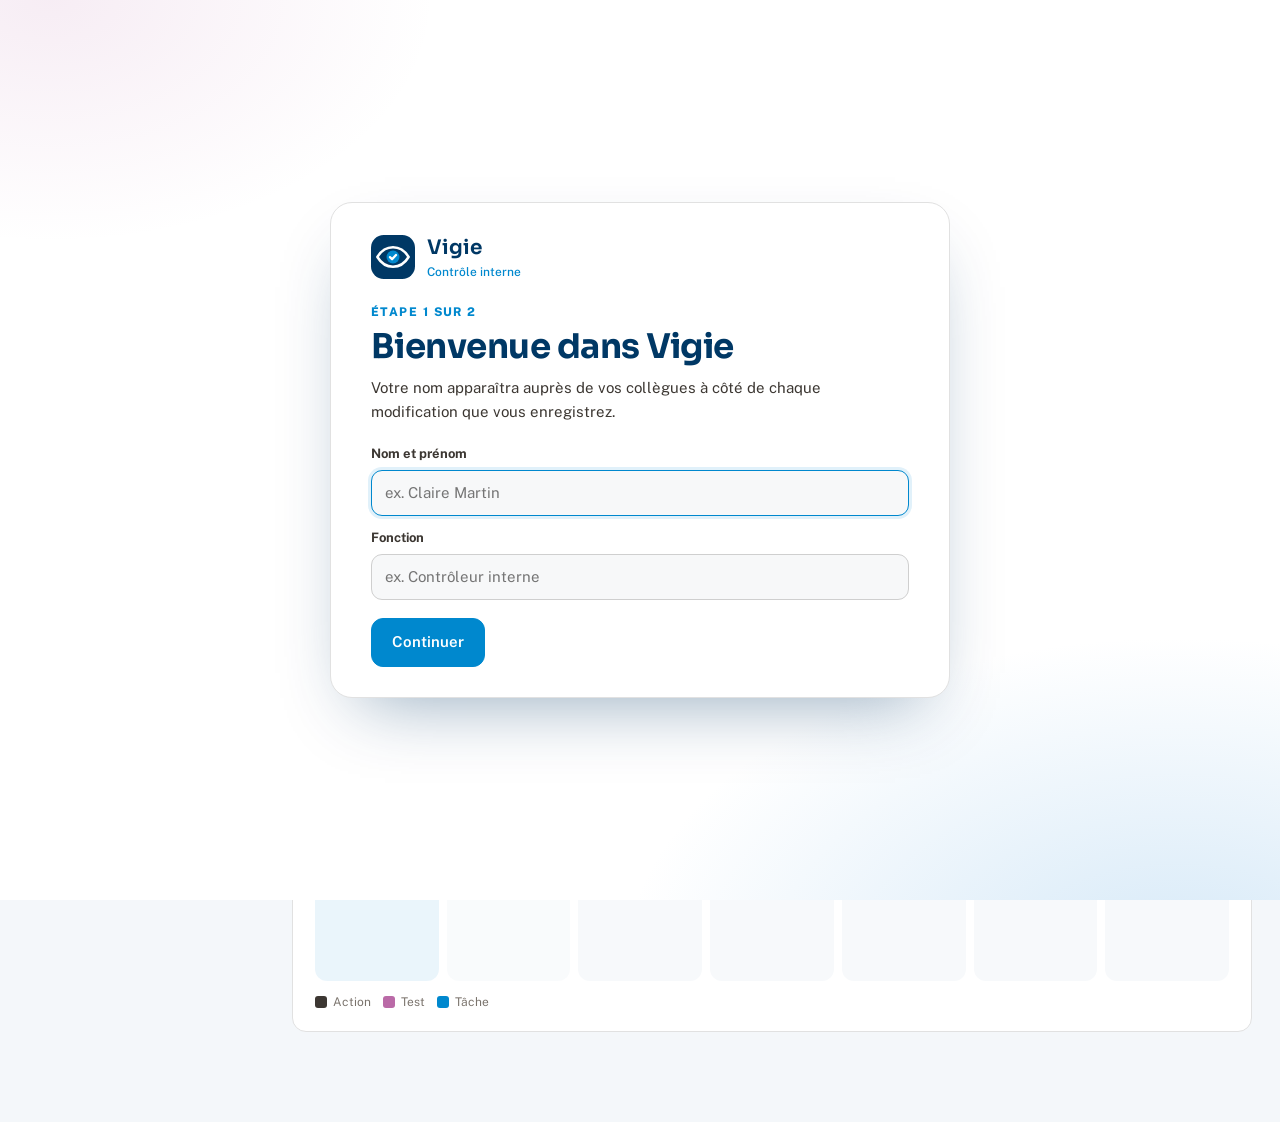
